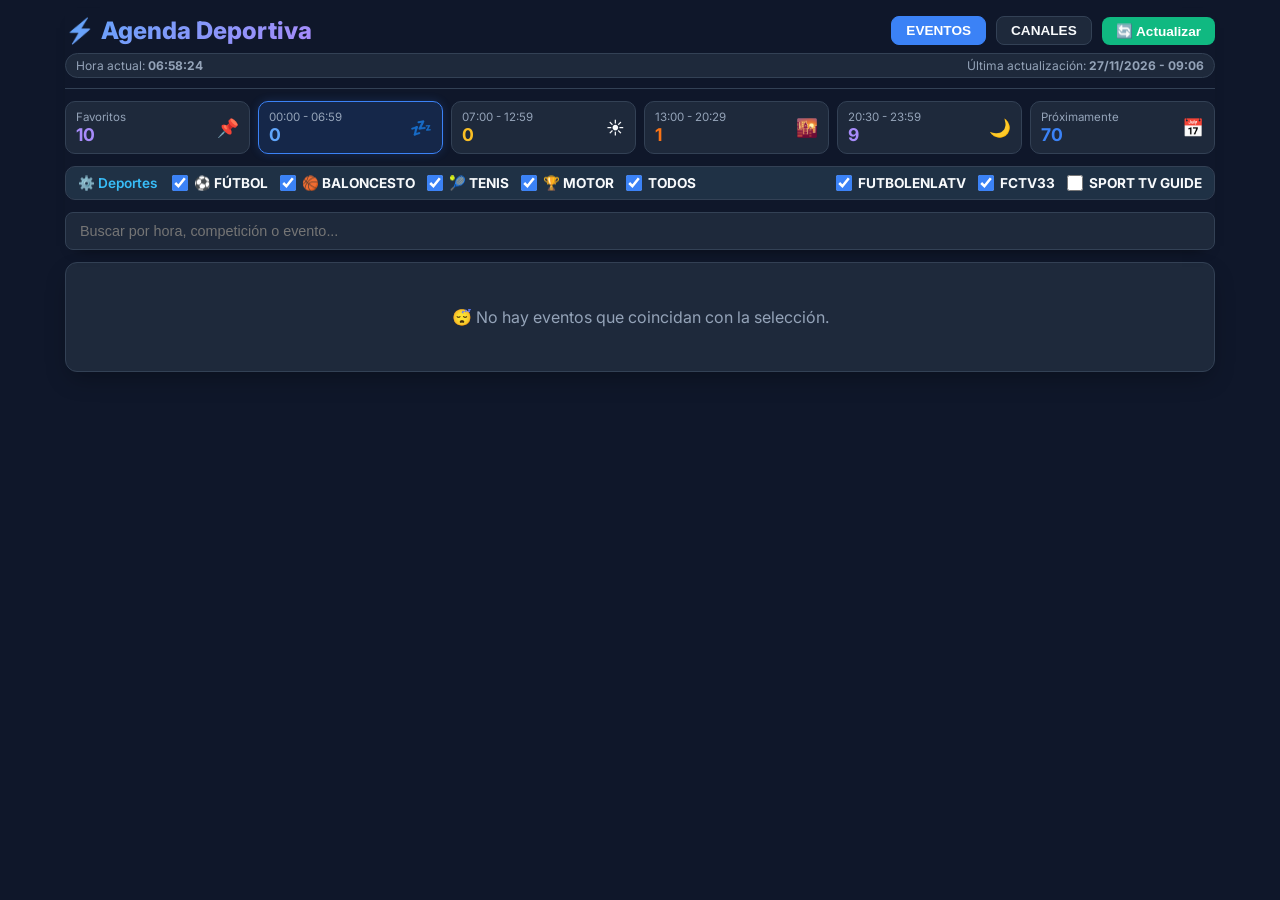
==== index.html @ a783cd16 "Actualización automática de agenda y canales CDN" ====
<!DOCTYPE html>
<html lang="es">
<head>
    <meta charset="UTF-8">
    <meta name="viewport" content="width=device-width, initial-scale=1.0">
    <title>Agenda Deportiva</title>
    <link href="https://fonts.googleapis.com/css2?family=Inter:wght@400;500;600;700;800&display=swap" rel="stylesheet">
    <style>
:root { --bg-color: #0f172a; --card-bg: #1e293b; --border-color: #334155; --text-main: #f8fafc; --text-muted: #94a3b8; --accent-blue: #3b82f6; }
* { box-sizing: border-box; margin: 0; padding: 0; }
body { font-family: 'Inter', sans-serif; background-color: var(--bg-color); color: var(--text-main); padding: 16px 12px; display: flex; justify-content: center; }
.container { width: 100%; max-width: 1150px; }
.sticky-panel { position: sticky; top: 0; z-index: 1000; background: var(--bg-color); padding-top: 8px; margin-top: -8px; box-shadow: 0 8px 14px -12px rgba(0,0,0,.9); }
header { display: flex; justify-content: space-between; align-items: center; margin-bottom: 12px; padding-bottom: 10px; border-bottom: 1px solid var(--border-color); flex-wrap: wrap; gap: 8px; }
h1 { font-size: 1.5rem; font-weight: 800; background: linear-gradient(135deg, #60a5fa, #a78bfa); -webkit-background-clip: text; -webkit-text-fill-color: transparent; display: flex; align-items: center; gap: 6px; }
.icon-link { text-decoration: none; display: inline-flex; align-items: center; cursor: pointer; transition: transform 0.2s; }
.icon-link:hover { transform: scale(1.15); }
.header-controls { display: flex; gap: 10px; align-items: center; flex-wrap: wrap; }
.btn-update { background: #10b981; color: white; border: none; padding: 6px 14px; border-radius: 8px; font-weight: 600; cursor: pointer; font-size: 0.85rem; transition: all 0.2s; }
.nav-tab-btn { background: var(--card-bg); color: var(--text-main); border: 1px solid var(--border-color); padding: 6px 14px; border-radius: 8px; font-weight: 600; cursor: pointer; font-size: 0.85rem; transition: all 0.2s; }
.nav-tab-btn.active { background: var(--accent-blue); color: white; border-color: var(--accent-blue); }
.last-update { font-size: 0.75rem; color: var(--text-muted); background: var(--card-bg); padding: 4px 10px; border-radius: 20px; border: 1px solid var(--border-color); width: 100%; display: flex; justify-content: space-between; align-items: center; }

.stats-grid { display: grid; grid-template-columns: repeat(auto-fit, minmax(100px, 1fr)); gap: 8px; margin-bottom: 12px; }
.stat-card { background: var(--card-bg); padding: 8px 10px; border-radius: 10px; border: 1px solid var(--border-color); display: flex; justify-content: space-between; align-items: center; cursor: pointer; transition: all 0.2s ease; }
.stat-card.active-card { border-color: var(--accent-blue); background: rgba(59, 130, 246, 0.15); box-shadow: 0 0 10px rgba(59, 130, 246, 0.2); }
.stat-card .val { font-size: 1.1rem; font-weight: 700; color: var(--accent-blue); }
.stat-card .lbl { font-size: 0.72rem; color: var(--text-muted); }

.comp-filter-panel { background: var(--card-bg); border: 1px solid var(--border-color); border-radius: 10px; margin-bottom: 12px; font-size: 0.85rem; overflow: hidden; }
.comp-filter-header { padding: 8px 12px; display: flex; justify-content: space-between; align-items: center; font-weight: 600; color: #38bdf8; background: rgba(56, 189, 248, 0.05); user-select: none; flex-wrap: wrap; gap: 8px; }
.comp-checkboxes label { display: flex; align-items: center; gap: 6px; cursor: pointer; color: var(--text-main); font-size: 0.85rem; font-weight: 700; white-space: nowrap; min-width: 0; }
.comp-checkboxes input[type="checkbox"] { accent-color: var(--accent-blue); width: 16px; height: 16px; cursor: pointer; flex: 0 0 16px; margin: 0; }

.table-card { background: var(--card-bg); border-radius: 12px; border: 1px solid var(--border-color); overflow: visible !important; box-shadow: 0 10px 25px -5px rgba(0, 0, 0, 0.3); margin-bottom: 80px; }
.events-stack { display: flex; flex-direction: column; gap: 8px; padding: 14px 16px; }

.stg-event-card { display: flex; flex-direction: column; align-items: stretch; gap: 8px; padding: 10px 12px; background: var(--bg-color); border: 1px solid var(--border-color); border-radius: 8px; scroll-margin-top: calc(var(--sticky-panel-height, 260px) + 14px); }
.stg-event-card.previous-event { background: rgba(56, 189, 248, 0.075); border-color: rgba(56, 189, 248, 0.42); border-left: 3px solid #38bdf8; }
.stg-event-card.previous-event .time-badge { background: #0369a1; box-shadow: 0 0 0 1px rgba(125, 211, 252, 0.35); }
.stg-event-title::before { content: none; }
.stg-event-card.previous-event .stg-event-title::before { content: "EN JUEGO"; display: block; color: #38bdf8; font-size: 0.62rem; font-weight: 800; letter-spacing: 0.65px; margin-bottom: 4px; }
.stg-channels-row { display: flex; gap: 6px; flex-wrap: wrap; justify-content: flex-start; align-items: center; width: 100%; }

.sport-tag { font-weight: 600; white-space: nowrap; color: #38bdf8; font-size: 0.82rem; }
.comp-meta { color: var(--text-muted); font-size: 0.8rem; }
.favorite-pin { display: inline-block; margin-right: 4px; color: #c4b5fd; font-size: 0.88rem; line-height: 1; vertical-align: 1px; }
body.favorites-view .favorite-pin { display: none; }
.date-badge { display: inline-block; background: #334155; color: #f8fafc; font-weight: 600; padding: 4px 8px; border-radius: 6px; font-size: 0.75rem; white-space: nowrap; }
.date-badge.today { background: rgba(59, 130, 246, 0.2); color: #60a5fa; border-color: rgba(59, 130, 246, 0.5); }
.time-badge { background: #0284c7; color: white; font-weight: 700; padding: 4px 8px; border-radius: 6px; font-size: 0.85rem; white-space: nowrap; display: inline-block; }
.tv-badge { display: inline-block; background: rgba(56, 189, 248, 0.15); color: #38bdf8; border: 1px solid rgba(56, 189, 248, 0.3); padding: 4px 8px; border-radius: 6px; font-size: 0.72rem; font-weight: 600; white-space: nowrap; text-decoration: none; transition: all 0.2s ease; }
.tv-badge.channel-chip-link { cursor: pointer; }
.tv-badge.channel-chip-link:hover { background: rgba(56, 189, 248, 0.3); color: #fff; }
.empty-state { text-align: center; padding: 30px; color: var(--text-muted); font-size: 1rem; }

.channels-grid { display: grid; grid-template-columns: repeat(auto-fill, minmax(220px, 1fr)); gap: 10px; padding: 16px; }
.channel-card { background: var(--card-bg); border: 1px solid var(--border-color); border-radius: 10px; padding: 12px; display: flex; align-items: center; justify-content: space-between; gap: 10px; transition: all 0.2s; }
.channel-card:hover { border-color: var(--accent-blue); background: rgba(59, 130, 246, 0.05); }
.channel-info { display: flex; align-items: center; gap: 10px; overflow: hidden; }
.channel-logo { width: 32px; height: 32px; object-fit: contain; border-radius: 4px; background: #111827; flex-shrink: 0; }
.channel-name { font-size: 0.85rem; font-weight: 600; color: var(--text-main); line-height: 1.2; display: -webkit-box; -webkit-line-clamp: 2; -webkit-box-orient: vertical; overflow: hidden; text-overflow: ellipsis; }
.channel-actions { display: flex; align-items: center; gap: 6px; }
.channel-fav-btn { background: none; border: none; font-size: 1.1rem; cursor: pointer; padding: 2px; transition: transform 0.2s; color: #64748b; }
.channel-fav-btn:hover { transform: scale(1.2); }
.channel-fav-btn.is-fav { color: #f59e0b; }
.channel-action { background: rgba(56, 189, 248, 0.15); color: #38bdf8; border: 1px solid rgba(56, 189, 248, 0.3); padding: 4px 8px; border-radius: 6px; font-size: 0.72rem; font-weight: 600; cursor: pointer; white-space: nowrap; text-decoration: none; }
.channel-action:hover { background: rgba(56, 189, 248, 0.3); color: #fff; }
.channel-action.disabled-ch { opacity: 0.55; cursor: default; color: var(--text-muted); border-color: var(--border-color); background: rgba(148, 163, 184, 0.08); }

.letter-btn { background: var(--card-bg); color: var(--text-main); border: 1px solid var(--border-color); padding: 4px 8px; border-radius: 6px; font-size: 0.75rem; font-weight: 600; cursor: pointer; transition: all 0.2s; min-width: 28px; text-align: center; }
.letter-btn.active { background: var(--accent-blue); color: white; border-color: var(--accent-blue); }
.letter-btn:hover { background: rgba(59, 130, 246, 0.3); }

#player-dialog { background: var(--card-bg); color: var(--text-main); border: 1px solid var(--border-color); border-radius: 12px; padding: 0; width: 90%; max-width: 900px; box-shadow: 0 25px 50px -12px rgba(0, 0, 0, 0.7); margin: auto; }
#player-dialog::backdrop { background: rgba(0, 0, 0, 0.8); }
.player-head { display: flex; justify-content: space-between; align-items: center; padding: 12px 16px; border-bottom: 1px solid var(--border-color); background: #111827; }
.player-body { position: relative; width: 100%; aspect-ratio: 16/9; background: #000; }

@media (max-width: 768px) {
    body { padding: 8px 4px; }
    .container { max-width: 100%; }
    header { flex-direction: column; align-items: stretch; gap: 8px; }
    .header-controls { justify-content: center; }
    .stats-grid { grid-template-columns: repeat(3, 1fr); gap: 6px; }
    .stat-card { padding: 6px 8px; }
    .stat-card .val { font-size: 0.95rem; }
    .stat-card .lbl { font-size: 0.68rem; }

    .comp-filter-header { flex-direction: column; align-items: stretch; gap: 8px; }
    .comp-filter-header > div { width: 100%; justify-content: space-between; }
    .comp-checkboxes { width: 100%; display: grid !important; grid-template-columns: repeat(2, 1fr); gap: 8px !important; }

    .table-card { margin-bottom: 60px; }
    .events-stack { padding: 10px 8px; }
    .channels-grid {
        grid-template-columns: 1fr !important;
        padding: 8px;
        gap: 6px;
    }
}
    </style>
</head>
<body>
<div class="container">
    <div class="sticky-panel" id="stickyPanel">
    <header>
        <div><h1><a href="https://daddylive.pk/" target="_blank" class="icon-link" title="Abrir DaddyLive HD">⚡</a> Agenda Deportiva</h1></div>
        <div class="header-controls">
            <button class="nav-tab-btn active" id="btn-view-futbolenlatv" onclick="switchView('futbolenlatv')">EVENTOS</button>
            <button class="nav-tab-btn" id="btn-view-channels" onclick="switchView('channels')">CANALES</button>
            <button class="btn-update" onclick="location.reload()">🔄 Actualizar</button>
        </div>
        <div class="last-update">
            <span>Hora actual: <strong id="liveClock">--:--:--</strong></span>
            <span>Última actualización: <strong>27/11/2026 - 09:06</strong></span>
        </div>
    </header>

    <div id="futbolenlatv-controls">
        <div class="stats-grid">
            <div class="stat-card active-card" id="card-favoritos" onclick="setFilter('favoritos')">
                <div><div class="lbl">Favoritos</div><div class="val" style="color:#a78bfa">0</div></div><div style="font-size:1.1rem">📌</div>
            </div>
            <div class="stat-card" id="card-madrugada" onclick="setFilter('madrugada')">
                <div><div class="lbl">00:00 - 06:59</div><div class="val" style="color:#60a5fa">0</div></div><div style="font-size:1.1rem">💤</div>
            </div>
            <div class="stat-card" id="card-manana" onclick="setFilter('manana')">
                <div><div class="lbl">07:00 - 12:59</div><div class="val" style="color:#fbbf24">0</div></div><div style="font-size:1.1rem">☀️</div>
            </div>
            <div class="stat-card" id="card-tarde" onclick="setFilter('tarde')">
                <div><div class="lbl">13:00 - 20:29</div><div class="val" style="color:#f97316">0</div></div><div style="font-size:1.1rem">🌇</div>
            </div>
            <div class="stat-card" id="card-noche" onclick="setFilter('noche')">
                <div><div class="lbl">20:30 - 23:59</div><div class="val" style="color:#a78bfa">0</div></div><div style="font-size:1.1rem">🌙</div>
            </div>
            <div class="stat-card" id="card-proximamente" onclick="setFilter('proximamente')">
                <div><div class="lbl">Próximamente</div><div class="val">0</div></div><div style="font-size:1.1rem">📅</div>
            </div>
        </div>

        <div class="comp-filter-panel">
            <div class="comp-filter-header">
                <div style="display: flex; gap: 15px; align-items: center; flex-wrap: wrap;">
                    <span>⚙️ Deportes</span>
                    <div class="comp-checkboxes" style="display: flex; gap: 12px; align-items: center; flex-wrap: wrap;">
                        <label><input type="checkbox" class="comp-chk" id="chk-futbol" value="futbol" checked onchange="handleSportChange('futbol')"> ⚽ FÚTBOL</label>
                        <label><input type="checkbox" class="comp-chk" id="chk-baloncesto" value="baloncesto" checked onchange="handleSportChange('baloncesto')"> 🏀 BALONCESTO</label>
                        <label><input type="checkbox" class="comp-chk" id="chk-tenis" value="tenis" checked onchange="handleSportChange('tenis')"> 🎾 TENIS</label>
                        <label><input type="checkbox" class="comp-chk" id="chk-motor" value="motor" checked onchange="handleSportChange('motor')"> 🏆 MOTOR</label>
                        <label><input type="checkbox" class="comp-chk" id="chk-todos" value="todos" checked onchange="handleSportChange('todos')"> TODOS</label>
                    </div>
                </div>
                <div style="display: flex; gap: 15px; align-items: center; flex-wrap: wrap;">
                    <div class="comp-checkboxes" style="display: flex; gap: 12px; align-items: center; flex-wrap: wrap;">
                        <label><input type="checkbox" class="source-chk" id="chk-futbolenlatv" value="futbolenlatv" checked onchange="handleSourceChange('futbolenlatv')"> FUTBOLENLATV</label>
                        <label><input type="checkbox" class="source-chk" id="chk-fctv33" value="fctv33" checked onchange="handleSourceChange('fctv33')"> FCTV33</label>
                        <label><input type="checkbox" class="source-chk" id="chk-cdnlive" value="cdnlive" onchange="handleSourceChange('cdnlive')"> SPORT TV GUIDE</label>
                    </div>
                </div>
            </div>
        </div>

        <div class="search-wrapper" style="position: relative; margin-bottom: 12px;">
            <input type="text" id="agendaSearch" placeholder="Buscar por hora, competición o evento..." oninput="toggleClearBtn('agendaSearch', 'clearAgendaSearch'); applyFilters()" style="width: 100%; padding: 10px 36px 10px 14px; background: var(--card-bg); border: 1px solid var(--border-color); border-radius: 8px; color: var(--text-main); font-size: 0.9rem;">
            <button type="button" id="clearAgendaSearch" onclick="clearSearchInput('agendaSearch', 'clearAgendaSearch', applyFilters)" title="Borrar búsqueda" style="display: none; position: absolute; right: 10px; top: 50%; transform: translateY(-50%); background: none; border: none; color: var(--text-muted); font-size: 1rem; font-weight: 700; cursor: pointer; padding: 2px 6px; line-height: 1;">✕</button>
        </div>
    </div>

    <div id="channels-controls" style="display: none; margin-bottom: 10px;">
        <div class="search-wrapper" style="position: relative; margin-bottom: 8px;">
            <input type="text" id="channelSearch" placeholder="Buscar canal..." oninput="toggleClearBtn('channelSearch', 'clearChannelSearch'); filterChannels()" style="width: 100%; padding: 10px 36px 10px 14px; background: var(--card-bg); border: 1px solid var(--border-color); border-radius: 8px; color: var(--text-main); font-size: 0.9rem;">
            <button type="button" id="clearChannelSearch" onclick="clearSearchInput('channelSearch', 'clearChannelSearch', filterChannels)" title="Borrar búsqueda" style="display: none; position: absolute; right: 10px; top: 50%; transform: translateY(-50%); background: none; border: none; color: var(--text-muted); font-size: 1rem; font-weight: 700; cursor: pointer; padding: 2px 6px; line-height: 1;">✕</button>
        </div>
        <div style="display: flex; flex-wrap: wrap; gap: 4px; justify-content: center;">
            <button class="letter-btn active" data-mode="FAVORITOS" onclick="filterChannelsByLetter('FAVORITOS')">⭐ Favoritos</button>
            <button class="letter-btn" data-mode="Todos" onclick="filterChannelsByLetter('Todos')">Todos</button>
            <button class="letter-btn" data-mode="#" onclick="filterChannelsByLetter('#')">#</button>
            <button class="letter-btn" data-mode="A" onclick="filterChannelsByLetter('A')">A</button>
            <button class="letter-btn" data-mode="B" onclick="filterChannelsByLetter('B')">B</button>
            <button class="letter-btn" data-mode="C" onclick="filterChannelsByLetter('C')">C</button>
            <button class="letter-btn" data-mode="D" onclick="filterChannelsByLetter('D')">D</button>
            <button class="letter-btn" data-mode="E" onclick="filterChannelsByLetter('E')">E</button>
            <button class="letter-btn" data-mode="F" onclick="filterChannelsByLetter('F')">F</button>
            <button class="letter-btn" data-mode="G" onclick="filterChannelsByLetter('G')">G</button>
            <button class="letter-btn" data-mode="H" onclick="filterChannelsByLetter('H')">H</button>
            <button class="letter-btn" data-mode="I" onclick="filterChannelsByLetter('I')">I</button>
            <button class="letter-btn" data-mode="J" onclick="filterChannelsByLetter('J')">J</button>
            <button class="letter-btn" data-mode="K" onclick="filterChannelsByLetter('K')">K</button>
            <button class="letter-btn" data-mode="L" onclick="filterChannelsByLetter('L')">L</button>
            <button class="letter-btn" data-mode="M" onclick="filterChannelsByLetter('M')">M</button>
            <button class="letter-btn" data-mode="N" onclick="filterChannelsByLetter('N')">N</button>
            <button class="letter-btn" data-mode="O" onclick="filterChannelsByLetter('O')">O</button>
            <button class="letter-btn" data-mode="P" onclick="filterChannelsByLetter('P')">P</button>
            <button class="letter-btn" data-mode="Q" onclick="filterChannelsByLetter('Q')">Q</button>
            <button class="letter-btn" data-mode="R" onclick="filterChannelsByLetter('R')">R</button>
            <button class="letter-btn" data-mode="S" onclick="filterChannelsByLetter('S')">S</button>
            <button class="letter-btn" data-mode="T" onclick="filterChannelsByLetter('T')">T</button>
            <button class="letter-btn" data-mode="U" onclick="filterChannelsByLetter('U')">U</button>
            <button class="letter-btn" data-mode="V" onclick="filterChannelsByLetter('V')">V</button>
            <button class="letter-btn" data-mode="W" onclick="filterChannelsByLetter('W')">W</button>
            <button class="letter-btn" data-mode="X" onclick="filterChannelsByLetter('X')">X</button>
            <button class="letter-btn" data-mode="Y" onclick="filterChannelsByLetter('Y')">Y</button>
            <button class="letter-btn" data-mode="Z" onclick="filterChannelsByLetter('Z')">Z</button>
        </div>
    </div>
    </div>

    <div class="table-card" id="futbolenlatv-view-container">
        <div class="events-stack" id="futbolenlatvTable">
            <div class="stg-event-card" data-date="2026-11-27" data-ts="1795791480000" data-time="15:58" data-slot="tarde" data-sport="tenis" data-source="cdnlive" data-comp-key="tenis" data-filtered="false" data-configured="true" data-search="2026 11 27 15 58 tenis atp tour tenis final 8 taca davis sport tv 6 [] bein sports 3 nova sport tennis channel bein sports 1 bein sports 1"><div style="display: flex; align-items: center; gap: 8px; flex-wrap: wrap;"><span class="date-badge today">Hoy</span><span class="time-badge">15:58</span><span class="sport-tag">🎾 TENIS</span><span class="comp-meta">(ATP TOUR)</span><strong class="stg-event-title" style="color: #fff; font-size: 0.9rem;">TÉNIS: FINAL 8 - TAÇA DAVIS</strong></div><div class="stg-channels-row"><a href="#reproductor" class="channel-action stg-cdn-channel" data-ch-name="Sport TV 6 []" data-ch-country="">▶ Sport TV 6 []</a><a href="#reproductor" class="channel-action stg-cdn-channel" data-ch-name="beIN Sports 3" data-ch-country="FR">▶ beIN Sports 3</a><a href="#reproductor" class="channel-action stg-cdn-channel" data-ch-name="Nova Sport" data-ch-country="">▶ Nova Sport</a><a href="#reproductor" class="channel-action stg-cdn-channel" data-ch-name="Tennis Channel" data-ch-country="">▶ Tennis Channel</a><a href="#reproductor" class="channel-action stg-cdn-channel" data-ch-name="beIN SPORTS 1" data-ch-country="">▶ beIN SPORTS 1</a><a href="#reproductor" class="channel-action stg-cdn-channel" data-ch-name="beIN SPORTS 1" data-ch-country="FR">▶ beIN SPORTS 1</a></div></div><div class="stg-event-card" data-date="2026-11-27" data-ts="1795798740000" data-time="17:59" data-slot="tarde" data-sport="tenis" data-source="cdnlive" data-comp-key="tenis" data-filtered="false" data-configured="true" data-search="2026 11 27 17 59 tenis atp tour tenis final 8 taca davis sport tv 6 []"><div style="display: flex; align-items: center; gap: 8px; flex-wrap: wrap;"><span class="date-badge today">Hoy</span><span class="time-badge">17:59</span><span class="sport-tag">🎾 TENIS</span><span class="comp-meta">(ATP TOUR)</span><strong class="stg-event-title" style="color: #fff; font-size: 0.9rem;">TÉNIS: FINAL 8 - TAÇA DAVIS</strong></div><div class="stg-channels-row"><a href="#reproductor" class="channel-action stg-cdn-channel" data-ch-name="Sport TV 6 []" data-ch-country="">▶ Sport TV 6 []</a></div></div><div class="stg-event-card" data-date="2026-11-27" data-ts="1795805940000" data-time="19:59" data-slot="tarde" data-sport="tenis" data-source="cdnlive" data-comp-key="tenis" data-filtered="false" data-configured="true" data-search="2026 11 27 19 59 tenis atp tour tenis final 8 taca davis sport tv 6 []"><div style="display: flex; align-items: center; gap: 8px; flex-wrap: wrap;"><span class="date-badge today">Hoy</span><span class="time-badge">19:59</span><span class="sport-tag">🎾 TENIS</span><span class="comp-meta">(ATP TOUR)</span><strong class="stg-event-title" style="color: #fff; font-size: 0.9rem;">TÉNIS: FINAL 8 - TAÇA DAVIS</strong></div><div class="stg-channels-row"><a href="#reproductor" class="channel-action stg-cdn-channel" data-ch-name="Sport TV 6 []" data-ch-country="">▶ Sport TV 6 []</a></div></div><div class="stg-event-card" data-date="2026-11-27" data-ts="1795806000000" data-time="20:00" data-slot="tarde" data-sport="futbol" data-source="fctv33" data-comp-key="eredivisie" data-filtered="false" data-configured="true" data-search="2026 11 27 20 00 futbol eredivisie groningen willem ii"><div style="display: flex; align-items: center; gap: 8px; flex-wrap: wrap;"><span class="date-badge today">Hoy</span><span class="time-badge">20:00</span><span class="sport-tag">⚽ FÚTBOL</span><span class="comp-meta">(EREDIVISIE)</span><strong class="stg-event-title" style="color: #fff; font-size: 0.9rem;">GRONINGEN - WILLEM II</strong></div><div class="stg-channels-row"><a href="https://www.fctv33go.beauty/football/netherlands-eredivisie-match-4416554/groningen-vs-willem-ii-11-2026.html?icg=RVM&amp;ilang=es" target="_blank" class="channel-action" title="Ver en FCTV33">▶ FCTV33</a></div></div><div class="stg-event-card" data-date="2026-11-27" data-ts="1795807800000" data-time="20:30" data-slot="noche" data-sport="futbol" data-source="futbolenlatv" data-comp-key="bundesliga" data-filtered="false" data-configured="true" data-search="2026 11 27 20 30 futbol bundesliga werder bremen borussia m&#x27;gladbach dazn"><div style="display: flex; align-items: center; gap: 8px; flex-wrap: wrap;"><span class="date-badge today">Hoy</span><span class="time-badge">20:30</span><span class="sport-tag">⚽ FÚTBOL</span><span class="comp-meta">(BUNDESLIGA)</span><strong class="stg-event-title" style="color: #fff; font-size: 0.9rem;">WERDER BREMEN - BORUSSIA M&#x27;GLADBACH</strong></div><div class="stg-channels-row"><span class="tv-badge" title="Canal DAZN">DAZN</span></div></div><div class="stg-event-card" data-date="2026-11-27" data-ts="1795807800000" data-time="20:30" data-slot="noche" data-sport="futbol" data-source="fctv33" data-comp-key="bundesliga" data-filtered="false" data-configured="true" data-search="2026 11 27 20 30 futbol bundesliga sv werder bremen borussia monchengladbach"><div style="display: flex; align-items: center; gap: 8px; flex-wrap: wrap;"><span class="date-badge today">Hoy</span><span class="time-badge">20:30</span><span class="sport-tag">⚽ FÚTBOL</span><span class="comp-meta">(BUNDESLIGA)</span><strong class="stg-event-title" style="color: #fff; font-size: 0.9rem;">SV WERDER BREMEN - BORUSSIA MONCHENGLADBACH</strong></div><div class="stg-channels-row"><a href="https://www.fctv33go.beauty/football/bundesliga-match-4423216/sv-werder-bremen-vs-borussia-monchengladbach-11-2026.html?icg=RVM&amp;ilang=es" target="_blank" class="channel-action" title="Ver en FCTV33">▶ FCTV33</a></div></div><div class="stg-event-card" data-date="2026-11-27" data-ts="1795807800000" data-time="20:30" data-slot="noche" data-sport="futbol" data-source="cdnlive" data-comp-key="bundesliga" data-filtered="false" data-configured="true" data-search="2026 11 27 20 30 futbol bundesliga werder bremen borussia monchengladbach diema sport 3 sky bundesliga 1 sky sport top event dazn eleven 3"><div style="display: flex; align-items: center; gap: 8px; flex-wrap: wrap;"><span class="date-badge today">Hoy</span><span class="time-badge">20:30</span><span class="sport-tag">⚽ FÚTBOL</span><span class="comp-meta">(BUNDESLIGA)</span><strong class="stg-event-title" style="color: #fff; font-size: 0.9rem;">WERDER BREMEN - BORUSSIA MONCHENGLADBACH</strong></div><div class="stg-channels-row"><a href="#reproductor" class="channel-action stg-cdn-channel" data-ch-name="Diema Sport 3" data-ch-country="">▶ Diema Sport 3</a><a href="#reproductor" class="channel-action stg-cdn-channel" data-ch-name="Sky Bundesliga 1" data-ch-country="">▶ Sky Bundesliga 1</a><a href="#reproductor" class="channel-action stg-cdn-channel" data-ch-name="Sky Sport Top Event" data-ch-country="">▶ Sky Sport Top Event</a><a href="#reproductor" class="channel-action stg-cdn-channel" data-ch-name="DAZN Eleven 3" data-ch-country="">▶ DAZN Eleven 3</a></div></div><div class="stg-event-card" data-date="2026-11-27" data-ts="1795808220000" data-time="20:37" data-slot="noche" data-sport="futbol" data-source="cdnlive" data-comp-key="ligue1" data-filtered="false" data-configured="true" data-search="2026 11 27 20 37 futbol ligue 1 brest paris fc eleven sports 3 bein sports usa dazn 1 deutschland sport tv 3 sport tv 3 dazn 1 deutschland"><div style="display: flex; align-items: center; gap: 8px; flex-wrap: wrap;"><span class="date-badge today">Hoy</span><span class="time-badge">20:37</span><span class="sport-tag">⚽ FÚTBOL</span><span class="comp-meta">(LIGUE 1)</span><strong class="stg-event-title" style="color: #fff; font-size: 0.9rem;">BREST - PARIS FC</strong></div><div class="stg-channels-row"><a href="#reproductor" class="channel-action stg-cdn-channel" data-ch-name="Eleven Sports 3" data-ch-country="">▶ Eleven Sports 3</a><a href="#reproductor" class="channel-action stg-cdn-channel" data-ch-name="beIN SPORTS USA" data-ch-country="US">▶ beIN SPORTS USA</a><a href="#reproductor" class="channel-action stg-cdn-channel" data-ch-name="DAZN 1 Deutschland" data-ch-country="">▶ DAZN 1 Deutschland</a><a href="#reproductor" class="channel-action stg-cdn-channel" data-ch-name="Sport TV 3" data-ch-country="PT">▶ Sport TV 3</a><a href="#reproductor" class="channel-action stg-cdn-channel" data-ch-name="Sport TV 3" data-ch-country="">▶ Sport TV 3</a><a href="#reproductor" class="channel-action stg-cdn-channel" data-ch-name="DAZN 1 Deutschland" data-ch-country="US">▶ DAZN 1 Deutschland</a></div></div><div class="stg-event-card" data-date="2026-11-27" data-ts="1795808220000" data-time="20:37" data-slot="noche" data-sport="futbol" data-source="cdnlive" data-comp-key="seriea" data-filtered="false" data-configured="true" data-search="2026 11 27 20 37 futbol serie a venezia bologna tv2 sport x cytavision sports 4 max sport 3 sport tv 2 sport tv 2"><div style="display: flex; align-items: center; gap: 8px; flex-wrap: wrap;"><span class="date-badge today">Hoy</span><span class="time-badge">20:37</span><span class="sport-tag">⚽ FÚTBOL</span><span class="comp-meta">(SERIE A)</span><strong class="stg-event-title" style="color: #fff; font-size: 0.9rem;">VENEZIA - BOLOGNA</strong></div><div class="stg-channels-row"><a href="#reproductor" class="channel-action stg-cdn-channel" data-ch-name="TV2 Sport X" data-ch-country="">▶ TV2 Sport X</a><a href="#reproductor" class="channel-action stg-cdn-channel" data-ch-name="Cytavision Sports 4" data-ch-country="">▶ Cytavision Sports 4</a><a href="#reproductor" class="channel-action stg-cdn-channel" data-ch-name="MAX Sport 3" data-ch-country="">▶ MAX Sport 3</a><a href="#reproductor" class="channel-action stg-cdn-channel" data-ch-name="Sport TV 2" data-ch-country="PT">▶ Sport TV 2</a><a href="#reproductor" class="channel-action stg-cdn-channel" data-ch-name="Sport TV 2" data-ch-country="">▶ Sport TV 2</a></div></div><div class="stg-event-card" data-date="2026-11-27" data-ts="1795808700000" data-time="20:45" data-slot="noche" data-sport="futbol" data-source="fctv33" data-comp-key="ligue1" data-filtered="false" data-configured="true" data-search="2026 11 27 20 45 futbol ligue 1 stade brestois 29 paris fc"><div style="display: flex; align-items: center; gap: 8px; flex-wrap: wrap;"><span class="date-badge today">Hoy</span><span class="time-badge">20:45</span><span class="sport-tag">⚽ FÚTBOL</span><span class="comp-meta">(LIGUE 1)</span><strong class="stg-event-title" style="color: #fff; font-size: 0.9rem;">STADE BRESTOIS 29 - PARIS FC</strong></div><div class="stg-channels-row"><a href="https://www.fctv33go.beauty/football/french-ligue-1-match-4430872/stade-brestois-29-vs-paris-fc-11-2026.html?icg=RVM&amp;ilang=es" target="_blank" class="channel-action" title="Ver en FCTV33">▶ FCTV33</a></div></div><div class="stg-event-card" data-date="2026-11-27" data-ts="1795808700000" data-time="20:45" data-slot="noche" data-sport="futbol" data-source="futbolenlatv" data-comp-key="ligue1" data-filtered="false" data-configured="true" data-search="2026 11 27 20 45 futbol ligue 1 stade brestois paris fc dazn"><div style="display: flex; align-items: center; gap: 8px; flex-wrap: wrap;"><span class="date-badge today">Hoy</span><span class="time-badge">20:45</span><span class="sport-tag">⚽ FÚTBOL</span><span class="comp-meta">(LIGUE 1)</span><strong class="stg-event-title" style="color: #fff; font-size: 0.9rem;">STADE BRESTOIS - PARIS FC</strong></div><div class="stg-channels-row"><span class="tv-badge" title="Canal DAZN">DAZN</span></div></div><div class="stg-event-card" data-date="2026-11-27" data-ts="1795808700000" data-time="20:45" data-slot="noche" data-sport="futbol" data-source="fctv33" data-comp-key="seriea" data-filtered="false" data-configured="true" data-search="2026 11 27 20 45 futbol serie a venezia bologna"><div style="display: flex; align-items: center; gap: 8px; flex-wrap: wrap;"><span class="date-badge today">Hoy</span><span class="time-badge">20:45</span><span class="sport-tag">⚽ FÚTBOL</span><span class="comp-meta">(SERIE A)</span><strong class="stg-event-title" style="color: #fff; font-size: 0.9rem;">VENEZIA - BOLOGNA</strong></div><div class="stg-channels-row"><a href="https://www.fctv33go.beauty/football/italian-serie-a-match-4441513/venezia-vs-bologna-11-2026.html?icg=RVM&amp;ilang=es" target="_blank" class="channel-action" title="Ver en FCTV33">▶ FCTV33</a></div></div><div class="stg-event-card" data-date="2026-11-27" data-ts="1795808700000" data-time="20:45" data-slot="noche" data-sport="futbol" data-source="futbolenlatv" data-comp-key="seriea" data-filtered="false" data-configured="true" data-search="2026 11 27 20 45 futbol serie a venezia fc bologna dazn"><div style="display: flex; align-items: center; gap: 8px; flex-wrap: wrap;"><span class="date-badge today">Hoy</span><span class="time-badge">20:45</span><span class="sport-tag">⚽ FÚTBOL</span><span class="comp-meta">(SERIE A)</span><strong class="stg-event-title" style="color: #fff; font-size: 0.9rem;">VENEZIA FC - BOLOGNA</strong></div><div class="stg-channels-row"><span class="tv-badge" title="Canal DAZN">DAZN</span></div></div><div class="stg-event-card" data-date="2026-11-27" data-ts="1795809000000" data-time="20:50" data-slot="noche" data-sport="futbol" data-source="cdnlive" data-comp-key="premier" data-filtered="false" data-configured="true" data-search="2026 11 27 20 50 futbol premier league nottingham chelsea sky sport premier league sky sports premier league sky sports main event dazn eleven 1"><div style="display: flex; align-items: center; gap: 8px; flex-wrap: wrap;"><span class="date-badge today">Hoy</span><span class="time-badge">20:50</span><span class="sport-tag">⚽ FÚTBOL</span><span class="comp-meta">(PREMIER LEAGUE)</span><strong class="stg-event-title" style="color: #fff; font-size: 0.9rem;">NOTTINGHAM - CHELSEA</strong></div><div class="stg-channels-row"><a href="#reproductor" class="channel-action stg-cdn-channel" data-ch-name="Sky Sport Premier League" data-ch-country="">▶ Sky Sport Premier League</a><a href="#reproductor" class="channel-action stg-cdn-channel" data-ch-name="Sky Sports Premier League" data-ch-country="">▶ Sky Sports Premier League</a><a href="#reproductor" class="channel-action stg-cdn-channel" data-ch-name="Sky Sports Main Event" data-ch-country="">▶ Sky Sports Main Event</a><a href="#reproductor" class="channel-action stg-cdn-channel" data-ch-name="DAZN Eleven 1" data-ch-country="">▶ DAZN Eleven 1</a></div></div><div class="stg-event-card" data-date="2026-11-27" data-ts="1795809600000" data-time="21:00" data-slot="noche" data-sport="futbol" data-source="futbolenlatv" data-comp-key="laliga" data-filtered="false" data-configured="true" data-search="2026 11 27 21 00 futbol laliga ea sports levante racing santander m+ laliga"><div style="display: flex; align-items: center; gap: 8px; flex-wrap: wrap;"><span class="date-badge today">Hoy</span><span class="time-badge">21:00</span><span class="sport-tag">⚽ FÚTBOL</span><span class="comp-meta">(LALIGA EA SPORTS)</span><strong class="stg-event-title" style="color: #fff; font-size: 0.9rem;">LEVANTE - RACING SANTANDER</strong></div><div class="stg-channels-row"><span class="tv-badge" title="Canal M+ LALIGA">M+ LALIGA</span></div></div><div class="stg-event-card" data-date="2026-11-27" data-ts="1795809600000" data-time="21:00" data-slot="noche" data-sport="futbol" data-source="cdnlive" data-comp-key="laliga" data-filtered="false" data-configured="true" data-search="2026 11 27 21 00 futbol laliga ea sports levante racing santander espn deportes viaplay sports 1 dazn eleven 2 m. laliga"><div style="display: flex; align-items: center; gap: 8px; flex-wrap: wrap;"><span class="date-badge today">Hoy</span><span class="time-badge">21:00</span><span class="sport-tag">⚽ FÚTBOL</span><span class="comp-meta">(LALIGA EA SPORTS)</span><strong class="stg-event-title" style="color: #fff; font-size: 0.9rem;">LEVANTE - RACING SANTANDER</strong></div><div class="stg-channels-row"><a href="#reproductor" class="channel-action stg-cdn-channel" data-ch-name="ESPN Deportes" data-ch-country="">▶ ESPN Deportes</a><a href="#reproductor" class="channel-action stg-cdn-channel" data-ch-name="Viaplay Sports 1" data-ch-country="">▶ Viaplay Sports 1</a><a href="#reproductor" class="channel-action stg-cdn-channel" data-ch-name="DAZN Eleven 2" data-ch-country="">▶ DAZN Eleven 2</a><a href="#reproductor" class="channel-action stg-cdn-channel" data-ch-name="M. LaLiga" data-ch-country="">▶ M. LaLiga</a></div></div><div class="stg-event-card" data-date="2026-11-27" data-ts="1795809600000" data-time="21:00" data-slot="noche" data-sport="futbol" data-source="fctv33" data-comp-key="premier" data-filtered="false" data-configured="true" data-search="2026 11 27 21 00 futbol premier league nottingham forest chelsea"><div style="display: flex; align-items: center; gap: 8px; flex-wrap: wrap;"><span class="date-badge today">Hoy</span><span class="time-badge">21:00</span><span class="sport-tag">⚽ FÚTBOL</span><span class="comp-meta">(PREMIER LEAGUE)</span><strong class="stg-event-title" style="color: #fff; font-size: 0.9rem;">NOTTINGHAM FOREST - CHELSEA</strong></div><div class="stg-channels-row"><a href="https://www.fctv33go.beauty/football/english-premier-league-match-4420367/nottingham-forest-vs-chelsea-11-2026.html?icg=RVM&amp;ilang=es" target="_blank" class="channel-action" title="Ver en FCTV33">▶ FCTV33</a></div></div><div class="stg-event-card" data-date="2026-11-27" data-ts="1795809600000" data-time="21:00" data-slot="noche" data-sport="futbol" data-source="futbolenlatv" data-comp-key="premier" data-filtered="false" data-configured="true" data-search="2026 11 27 21 00 futbol premier league nottingham forest chelsea dazn dazn 1"><div style="display: flex; align-items: center; gap: 8px; flex-wrap: wrap;"><span class="date-badge today">Hoy</span><span class="time-badge">21:00</span><span class="sport-tag">⚽ FÚTBOL</span><span class="comp-meta">(PREMIER LEAGUE)</span><strong class="stg-event-title" style="color: #fff; font-size: 0.9rem;">NOTTINGHAM FOREST - CHELSEA</strong></div><div class="stg-channels-row"><span class="tv-badge" title="Canal DAZN">DAZN</span><span class="tv-badge" title="Canal DAZN 1">DAZN 1</span></div></div><div class="stg-event-card" data-date="2026-11-28" data-ts="1795824000000" data-time="01:00" data-slot="madrugada" data-sport="baloncesto" data-source="fctv33" data-comp-key="nba" data-filtered="false" data-configured="true" data-search="2026 11 28 01 00 baloncesto nba new york knicks miami heat"><div style="display: flex; align-items: center; gap: 8px; flex-wrap: wrap;"><span class="date-badge">28/11</span><span class="time-badge">01:00</span><span class="sport-tag">🏀 BALONCESTO</span><span class="comp-meta">(NBA)</span><strong class="stg-event-title" style="color: #fff; font-size: 0.9rem;">NEW YORK KNICKS - MIAMI HEAT</strong></div><div class="stg-channels-row"><a href="https://www.fctv33go.beauty/basketball/national-basketball-association-match-2282800/new-york-knicks-vs-miami-heat-11-2026.html?icg=RVM&amp;ilang=es" target="_blank" class="channel-action" title="Ver en FCTV33">▶ FCTV33</a></div></div><div class="stg-event-card" data-date="2026-11-28" data-ts="1795824000000" data-time="01:00" data-slot="madrugada" data-sport="baloncesto" data-source="futbolenlatv" data-comp-key="nba" data-filtered="false" data-configured="true" data-search="2026 11 28 01 00 baloncesto nba new york knicks miami heat amazon prime video"><div style="display: flex; align-items: center; gap: 8px; flex-wrap: wrap;"><span class="date-badge">28/11</span><span class="time-badge">01:00</span><span class="sport-tag">🏀 BALONCESTO</span><span class="comp-meta">(NBA)</span><strong class="stg-event-title" style="color: #fff; font-size: 0.9rem;">NEW YORK KNICKS - MIAMI HEAT</strong></div><div class="stg-channels-row"><span class="tv-badge" title="Canal Amazon Prime Video">Amazon Prime Video</span></div></div><div class="stg-event-card" data-date="2026-11-28" data-ts="1795825800000" data-time="01:30" data-slot="madrugada" data-sport="baloncesto" data-source="fctv33" data-comp-key="nba" data-filtered="false" data-configured="true" data-search="2026 11 28 01 30 baloncesto nba indiana pacers philadelphia 76ers"><div style="display: flex; align-items: center; gap: 8px; flex-wrap: wrap;"><span class="date-badge">28/11</span><span class="time-badge">01:30</span><span class="sport-tag">🏀 BALONCESTO</span><span class="comp-meta">(NBA)</span><strong class="stg-event-title" style="color: #fff; font-size: 0.9rem;">INDIANA PACERS - PHILADELPHIA 76ERS</strong></div><div class="stg-channels-row"><a href="https://www.fctv33go.beauty/basketball/national-basketball-association-match-2282807/indiana-pacers-vs-philadelphia-76ers-11-2026.html?icg=RVM&amp;ilang=es" target="_blank" class="channel-action" title="Ver en FCTV33">▶ FCTV33</a></div></div><div class="stg-event-card" data-date="2026-11-28" data-ts="1795825800000" data-time="01:30" data-slot="madrugada" data-sport="baloncesto" data-source="fctv33" data-comp-key="nba" data-filtered="false" data-configured="true" data-search="2026 11 28 01 30 baloncesto nba toronto raptors brooklyn nets"><div style="display: flex; align-items: center; gap: 8px; flex-wrap: wrap;"><span class="date-badge">28/11</span><span class="time-badge">01:30</span><span class="sport-tag">🏀 BALONCESTO</span><span class="comp-meta">(NBA)</span><strong class="stg-event-title" style="color: #fff; font-size: 0.9rem;">TORONTO RAPTORS - BROOKLYN NETS</strong></div><div class="stg-channels-row"><a href="https://www.fctv33go.beauty/basketball/national-basketball-association-match-2282808/toronto-raptors-vs-brooklyn-nets-11-2026.html?icg=RVM&amp;ilang=es" target="_blank" class="channel-action" title="Ver en FCTV33">▶ FCTV33</a></div></div><div class="stg-event-card" data-date="2026-11-28" data-ts="1795825800000" data-time="01:30" data-slot="madrugada" data-sport="baloncesto" data-source="fctv33" data-comp-key="nba" data-filtered="false" data-configured="true" data-search="2026 11 28 01 30 baloncesto nba detroit pistons milwaukee bucks"><div style="display: flex; align-items: center; gap: 8px; flex-wrap: wrap;"><span class="date-badge">28/11</span><span class="time-badge">01:30</span><span class="sport-tag">🏀 BALONCESTO</span><span class="comp-meta">(NBA)</span><strong class="stg-event-title" style="color: #fff; font-size: 0.9rem;">DETROIT PISTONS - MILWAUKEE BUCKS</strong></div><div class="stg-channels-row"><a href="https://www.fctv33go.beauty/basketball/national-basketball-association-match-2282806/detroit-pistons-vs-milwaukee-bucks-11-2026.html?icg=RVM&amp;ilang=es" target="_blank" class="channel-action" title="Ver en FCTV33">▶ FCTV33</a></div></div><div class="stg-event-card" data-date="2026-11-28" data-ts="1795827600000" data-time="02:00" data-slot="madrugada" data-sport="baloncesto" data-source="fctv33" data-comp-key="nba" data-filtered="false" data-configured="true" data-search="2026 11 28 02 00 baloncesto nba boston celtics atlanta hawks"><div style="display: flex; align-items: center; gap: 8px; flex-wrap: wrap;"><span class="date-badge">28/11</span><span class="time-badge">02:00</span><span class="sport-tag">🏀 BALONCESTO</span><span class="comp-meta">(NBA)</span><strong class="stg-event-title" style="color: #fff; font-size: 0.9rem;">BOSTON CELTICS - ATLANTA HAWKS</strong></div><div class="stg-channels-row"><a href="https://www.fctv33go.beauty/basketball/national-basketball-association-match-2282811/boston-celtics-vs-atlanta-hawks-11-2026.html?icg=RVM&amp;ilang=es" target="_blank" class="channel-action" title="Ver en FCTV33">▶ FCTV33</a></div></div><div class="stg-event-card" data-date="2026-11-28" data-ts="1795829400000" data-time="02:30" data-slot="madrugada" data-sport="baloncesto" data-source="fctv33" data-comp-key="nba" data-filtered="false" data-configured="true" data-search="2026 11 28 02 30 baloncesto nba minnesota timberwolves memphis grizzlies"><div style="display: flex; align-items: center; gap: 8px; flex-wrap: wrap;"><span class="date-badge">28/11</span><span class="time-badge">02:30</span><span class="sport-tag">🏀 BALONCESTO</span><span class="comp-meta">(NBA)</span><strong class="stg-event-title" style="color: #fff; font-size: 0.9rem;">MINNESOTA TIMBERWOLVES - MEMPHIS GRIZZLIES</strong></div><div class="stg-channels-row"><a href="https://www.fctv33go.beauty/basketball/national-basketball-association-match-2282821/minnesota-timberwolves-vs-memphis-grizzlies-11-2026.html?icg=RVM&amp;ilang=es" target="_blank" class="channel-action" title="Ver en FCTV33">▶ FCTV33</a></div></div><div class="stg-event-card" data-date="2026-11-28" data-ts="1795831200000" data-time="03:00" data-slot="madrugada" data-sport="baloncesto" data-source="fctv33" data-comp-key="nba" data-filtered="false" data-configured="true" data-search="2026 11 28 03 00 baloncesto nba phoenix suns dallas mavericks"><div style="display: flex; align-items: center; gap: 8px; flex-wrap: wrap;"><span class="date-badge">28/11</span><span class="time-badge">03:00</span><span class="sport-tag">🏀 BALONCESTO</span><span class="comp-meta">(NBA)</span><strong class="stg-event-title" style="color: #fff; font-size: 0.9rem;">PHOENIX SUNS - DALLAS MAVERICKS</strong></div><div class="stg-channels-row"><a href="https://www.fctv33go.beauty/basketball/national-basketball-association-match-2282822/phoenix-suns-vs-dallas-mavericks-11-2026.html?icg=RVM&amp;ilang=es" target="_blank" class="channel-action" title="Ver en FCTV33">▶ FCTV33</a></div></div><div class="stg-event-card" data-date="2026-11-28" data-ts="1795833000000" data-time="03:30" data-slot="madrugada" data-sport="baloncesto" data-source="fctv33" data-comp-key="nba" data-filtered="false" data-configured="true" data-search="2026 11 28 03 30 baloncesto nba san antonio spurs los angeles lakers"><div style="display: flex; align-items: center; gap: 8px; flex-wrap: wrap;"><span class="date-badge">28/11</span><span class="time-badge">03:30</span><span class="sport-tag">🏀 BALONCESTO</span><span class="comp-meta">(NBA)</span><strong class="stg-event-title" style="color: #fff; font-size: 0.9rem;">SAN ANTONIO SPURS - LOS ANGELES LAKERS</strong></div><div class="stg-channels-row"><a href="https://www.fctv33go.beauty/basketball/national-basketball-association-match-2282824/san-antonio-spurs-vs-los-angeles-lakers-11-2026.html?icg=RVM&amp;ilang=es" target="_blank" class="channel-action" title="Ver en FCTV33">▶ FCTV33</a></div></div><div class="stg-event-card" data-date="2026-11-28" data-ts="1795833000000" data-time="03:30" data-slot="madrugada" data-sport="baloncesto" data-source="futbolenlatv" data-comp-key="nba" data-filtered="false" data-configured="true" data-search="2026 11 28 03 30 baloncesto nba san antonio spurs los angeles lakers amazon prime video"><div style="display: flex; align-items: center; gap: 8px; flex-wrap: wrap;"><span class="date-badge">28/11</span><span class="time-badge">03:30</span><span class="sport-tag">🏀 BALONCESTO</span><span class="comp-meta">(NBA)</span><strong class="stg-event-title" style="color: #fff; font-size: 0.9rem;">SAN ANTONIO SPURS - LOS ANGELES LAKERS</strong></div><div class="stg-channels-row"><span class="tv-badge" title="Canal Amazon Prime Video">Amazon Prime Video</span></div></div><div class="stg-event-card" data-date="2026-11-28" data-ts="1795833000000" data-time="03:30" data-slot="madrugada" data-sport="baloncesto" data-source="fctv33" data-comp-key="nba" data-filtered="false" data-configured="true" data-search="2026 11 28 03 30 baloncesto nba los angeles clippers new orleans pelicans"><div style="display: flex; align-items: center; gap: 8px; flex-wrap: wrap;"><span class="date-badge">28/11</span><span class="time-badge">03:30</span><span class="sport-tag">🏀 BALONCESTO</span><span class="comp-meta">(NBA)</span><strong class="stg-event-title" style="color: #fff; font-size: 0.9rem;">LOS ANGELES CLIPPERS - NEW ORLEANS PELICANS</strong></div><div class="stg-channels-row"><a href="https://www.fctv33go.beauty/basketball/national-basketball-association-match-2282826/los-angeles-clippers-vs-new-orleans-pelicans-11-2026.html?icg=RVM&amp;ilang=es" target="_blank" class="channel-action" title="Ver en FCTV33">▶ FCTV33</a></div></div><div class="stg-event-card" data-date="2026-11-28" data-ts="1795833000000" data-time="03:30" data-slot="madrugada" data-sport="baloncesto" data-source="fctv33" data-comp-key="nba" data-filtered="false" data-configured="true" data-search="2026 11 28 03 30 baloncesto nba portland trail blazers golden state warriors"><div style="display: flex; align-items: center; gap: 8px; flex-wrap: wrap;"><span class="date-badge">28/11</span><span class="time-badge">03:30</span><span class="sport-tag">🏀 BALONCESTO</span><span class="comp-meta">(NBA)</span><strong class="stg-event-title" style="color: #fff; font-size: 0.9rem;">PORTLAND TRAIL BLAZERS - GOLDEN STATE WARRIORS</strong></div><div class="stg-channels-row"><a href="https://www.fctv33go.beauty/basketball/national-basketball-association-match-2282827/portland-trail-blazers-vs-golden-state-warriors-11-2026.html?icg=RVM&amp;ilang=es" target="_blank" class="channel-action" title="Ver en FCTV33">▶ FCTV33</a></div></div><div class="stg-event-card" data-date="2026-11-28" data-ts="1795833000000" data-time="03:30" data-slot="madrugada" data-sport="baloncesto" data-source="fctv33" data-comp-key="nba" data-filtered="false" data-configured="true" data-search="2026 11 28 03 30 baloncesto nba utah jazz denver nuggets"><div style="display: flex; align-items: center; gap: 8px; flex-wrap: wrap;"><span class="date-badge">28/11</span><span class="time-badge">03:30</span><span class="sport-tag">🏀 BALONCESTO</span><span class="comp-meta">(NBA)</span><strong class="stg-event-title" style="color: #fff; font-size: 0.9rem;">UTAH JAZZ - DENVER NUGGETS</strong></div><div class="stg-channels-row"><a href="https://www.fctv33go.beauty/basketball/national-basketball-association-match-2282825/utah-jazz-vs-denver-nuggets-11-2026.html?icg=RVM&amp;ilang=es" target="_blank" class="channel-action" title="Ver en FCTV33">▶ FCTV33</a></div></div><div class="stg-event-card" data-date="2026-11-28" data-ts="1795863600000" data-time="12:00" data-slot="manana" data-sport="tenis" data-source="futbolenlatv" data-comp-key="tenis" data-filtered="true" data-configured="true" data-search="2026 11 28 12 00 tenis davis cup finals semifinal 2 partido 1 gran bretana espana m+ vamos m+ deportes 2"><div style="display: flex; align-items: center; gap: 8px; flex-wrap: wrap;"><span class="date-badge">28/11</span><span class="time-badge">12:00</span><span class="sport-tag">🎾 TENIS</span><span class="comp-meta">(<span class="favorite-pin" title="Favorito" aria-label="Favorito">📌</span>DAVIS CUP FINALS)</span><strong class="stg-event-title" style="color: #fff; font-size: 0.9rem;">SEMIFINAL 2 - PARTIDO 1 - GRAN BRETAÑA - ESPAÑA</strong></div><div class="stg-channels-row"><span class="tv-badge" title="Canal M+ Vamos">M+ Vamos</span><span class="tv-badge" title="Canal M+ Deportes 2">M+ Deportes 2</span></div></div><div class="stg-event-card" data-date="2026-11-28" data-ts="1795870800000" data-time="14:00" data-slot="tarde" data-sport="tenis" data-source="futbolenlatv" data-comp-key="tenis" data-filtered="true" data-configured="true" data-search="2026 11 28 14 00 tenis davis cup finals semifinal 2 partido 2 gran bretana espana m+ vamos m+ deportes 2"><div style="display: flex; align-items: center; gap: 8px; flex-wrap: wrap;"><span class="date-badge">28/11</span><span class="time-badge">14:00</span><span class="sport-tag">🎾 TENIS</span><span class="comp-meta">(<span class="favorite-pin" title="Favorito" aria-label="Favorito">📌</span>DAVIS CUP FINALS)</span><strong class="stg-event-title" style="color: #fff; font-size: 0.9rem;">SEMIFINAL 2 - PARTIDO 2 - GRAN BRETAÑA - ESPAÑA</strong></div><div class="stg-channels-row"><span class="tv-badge" title="Canal M+ Vamos">M+ Vamos</span><span class="tv-badge" title="Canal M+ Deportes 2">M+ Deportes 2</span></div></div><div class="stg-event-card" data-date="2026-11-28" data-ts="1795870800000" data-time="14:00" data-slot="tarde" data-sport="futbol" data-source="futbolenlatv" data-comp-key="laliga" data-filtered="false" data-configured="true" data-search="2026 11 28 14 00 futbol laliga ea sports real betis rayo vallecano m+ laliga"><div style="display: flex; align-items: center; gap: 8px; flex-wrap: wrap;"><span class="date-badge">28/11</span><span class="time-badge">14:00</span><span class="sport-tag">⚽ FÚTBOL</span><span class="comp-meta">(LALIGA EA SPORTS)</span><strong class="stg-event-title" style="color: #fff; font-size: 0.9rem;">REAL BETIS - RAYO VALLECANO</strong></div><div class="stg-channels-row"><span class="tv-badge" title="Canal M+ LALIGA">M+ LALIGA</span></div></div><div class="stg-event-card" data-date="2026-11-28" data-ts="1795872660000" data-time="14:31" data-slot="tarde" data-sport="motor" data-source="cdnlive" data-comp-key="motor" data-filtered="false" data-configured="true" data-search="2026 11 28 14 31 motor motogp motogp motogp motogp corrida sprint gp of valencia moto gp sky sport mix sport tv 4"><div style="display: flex; align-items: center; gap: 8px; flex-wrap: wrap;"><span class="date-badge">28/11</span><span class="time-badge">14:31</span><span class="sport-tag">🏆 MOTOR</span><span class="comp-meta">(MOTOGP)</span><strong class="stg-event-title" style="color: #fff; font-size: 0.9rem;">MOTOGP - MOTOGP - MOTOGP: CORRIDA SPRINT - GP OF VALENCIA - MOTO GP</strong></div><div class="stg-channels-row"><a href="#reproductor" class="channel-action stg-cdn-channel" data-ch-name="Sky Sport Mix" data-ch-country="">▶ Sky Sport Mix</a><a href="#reproductor" class="channel-action stg-cdn-channel" data-ch-name="Sport TV 4" data-ch-country="">▶ Sport TV 4</a></div></div><div class="stg-event-card" data-date="2026-11-28" data-ts="1795874400000" data-time="15:00" data-slot="tarde" data-sport="motor" data-source="futbolenlatv" data-comp-key="motor" data-filtered="true" data-configured="true" data-search="2026 11 28 15 00 motor motogp motogp g.p. c. valenciana (ricardo tormo) sprint dazn dazn motogp movistar plus+ dazn app gratis"><div style="display: flex; align-items: center; gap: 8px; flex-wrap: wrap;"><span class="date-badge">28/11</span><span class="time-badge">15:00</span><span class="sport-tag">🏆 MOTOR</span><span class="comp-meta">(<span class="favorite-pin" title="Favorito" aria-label="Favorito">📌</span>MOTOGP)</span><strong class="stg-event-title" style="color: #fff; font-size: 0.9rem;">MOTOGP - G.P. C. VALENCIANA (RICARDO TORMO) - SPRINT</strong></div><div class="stg-channels-row"><span class="tv-badge" title="Canal DAZN">DAZN</span><span class="tv-badge" title="Canal DAZN MotoGP">DAZN MotoGP</span><span class="tv-badge" title="Canal Movistar Plus+">Movistar Plus+</span><span class="tv-badge" title="Canal DAZN App Gratis">DAZN App Gratis</span></div></div><div class="stg-event-card" data-date="2026-11-28" data-ts="1795874400000" data-time="15:00" data-slot="tarde" data-sport="futbol" data-source="futbolenlatv" data-comp-key="seriea" data-filtered="false" data-configured="true" data-search="2026 11 28 15 00 futbol serie a frosinone parma dazn"><div style="display: flex; align-items: center; gap: 8px; flex-wrap: wrap;"><span class="date-badge">28/11</span><span class="time-badge">15:00</span><span class="sport-tag">⚽ FÚTBOL</span><span class="comp-meta">(SERIE A)</span><strong class="stg-event-title" style="color: #fff; font-size: 0.9rem;">FROSINONE - PARMA</strong></div><div class="stg-channels-row"><span class="tv-badge" title="Canal DAZN">DAZN</span></div></div><div class="stg-event-card" data-date="2026-11-28" data-ts="1795876200000" data-time="15:30" data-slot="tarde" data-sport="futbol" data-source="futbolenlatv" data-comp-key="bundesliga" data-filtered="false" data-configured="true" data-search="2026 11 28 15 30 futbol bundesliga hamburger sv fc bayern dazn"><div style="display: flex; align-items: center; gap: 8px; flex-wrap: wrap;"><span class="date-badge">28/11</span><span class="time-badge">15:30</span><span class="sport-tag">⚽ FÚTBOL</span><span class="comp-meta">(BUNDESLIGA)</span><strong class="stg-event-title" style="color: #fff; font-size: 0.9rem;">HAMBURGER SV - FC BAYERN</strong></div><div class="stg-channels-row"><span class="tv-badge" title="Canal DAZN">DAZN</span></div></div><div class="stg-event-card" data-date="2026-11-28" data-ts="1795876200000" data-time="15:30" data-slot="tarde" data-sport="futbol" data-source="futbolenlatv" data-comp-key="bundesliga" data-filtered="false" data-configured="true" data-search="2026 11 28 15 30 futbol bundesliga mainz 05 1. fc union berlin dazn"><div style="display: flex; align-items: center; gap: 8px; flex-wrap: wrap;"><span class="date-badge">28/11</span><span class="time-badge">15:30</span><span class="sport-tag">⚽ FÚTBOL</span><span class="comp-meta">(BUNDESLIGA)</span><strong class="stg-event-title" style="color: #fff; font-size: 0.9rem;">MAINZ 05 - 1. FC UNION BERLIN</strong></div><div class="stg-channels-row"><span class="tv-badge" title="Canal DAZN">DAZN</span></div></div><div class="stg-event-card" data-date="2026-11-28" data-ts="1795876200000" data-time="15:30" data-slot="tarde" data-sport="futbol" data-source="futbolenlatv" data-comp-key="bundesliga" data-filtered="false" data-configured="true" data-search="2026 11 28 15 30 futbol bundesliga fc köln sv elversberg dazn"><div style="display: flex; align-items: center; gap: 8px; flex-wrap: wrap;"><span class="date-badge">28/11</span><span class="time-badge">15:30</span><span class="sport-tag">⚽ FÚTBOL</span><span class="comp-meta">(BUNDESLIGA)</span><strong class="stg-event-title" style="color: #fff; font-size: 0.9rem;">FC KÖLN - SV ELVERSBERG</strong></div><div class="stg-channels-row"><span class="tv-badge" title="Canal DAZN">DAZN</span></div></div><div class="stg-event-card" data-date="2026-11-28" data-ts="1795876200000" data-time="15:30" data-slot="tarde" data-sport="futbol" data-source="futbolenlatv" data-comp-key="bundesliga" data-filtered="false" data-configured="true" data-search="2026 11 28 15 30 futbol bundesliga paderborn 07 schalke 04 dazn"><div style="display: flex; align-items: center; gap: 8px; flex-wrap: wrap;"><span class="date-badge">28/11</span><span class="time-badge">15:30</span><span class="sport-tag">⚽ FÚTBOL</span><span class="comp-meta">(BUNDESLIGA)</span><strong class="stg-event-title" style="color: #fff; font-size: 0.9rem;">PADERBORN 07 - SCHALKE 04</strong></div><div class="stg-channels-row"><span class="tv-badge" title="Canal DAZN">DAZN</span></div></div><div class="stg-event-card" data-date="2026-11-28" data-ts="1795878000000" data-time="16:00" data-slot="tarde" data-sport="tenis" data-source="futbolenlatv" data-comp-key="tenis" data-filtered="true" data-configured="true" data-search="2026 11 28 16 00 tenis davis cup finals semifinal 2 partido 3 (dobles) gran bretana espana m+ vamos m+ deportes 2"><div style="display: flex; align-items: center; gap: 8px; flex-wrap: wrap;"><span class="date-badge">28/11</span><span class="time-badge">16:00</span><span class="sport-tag">🎾 TENIS</span><span class="comp-meta">(<span class="favorite-pin" title="Favorito" aria-label="Favorito">📌</span>DAVIS CUP FINALS)</span><strong class="stg-event-title" style="color: #fff; font-size: 0.9rem;">SEMIFINAL 2 - PARTIDO 3 (DOBLES) - GRAN BRETAÑA - ESPAÑA</strong></div><div class="stg-channels-row"><span class="tv-badge" title="Canal M+ Vamos">M+ Vamos</span><span class="tv-badge" title="Canal M+ Deportes 2">M+ Deportes 2</span></div></div><div class="stg-event-card" data-date="2026-11-28" data-ts="1795878000000" data-time="16:00" data-slot="tarde" data-sport="futbol" data-source="futbolenlatv" data-comp-key="premier" data-filtered="false" data-configured="true" data-search="2026 11 28 16 00 futbol premier league manchester utd. brentford dazn dazn 1"><div style="display: flex; align-items: center; gap: 8px; flex-wrap: wrap;"><span class="date-badge">28/11</span><span class="time-badge">16:00</span><span class="sport-tag">⚽ FÚTBOL</span><span class="comp-meta">(PREMIER LEAGUE)</span><strong class="stg-event-title" style="color: #fff; font-size: 0.9rem;">MANCHESTER UTD. - BRENTFORD</strong></div><div class="stg-channels-row"><span class="tv-badge" title="Canal DAZN">DAZN</span><span class="tv-badge" title="Canal DAZN 1">DAZN 1</span></div></div><div class="stg-event-card" data-date="2026-11-28" data-ts="1795878000000" data-time="16:00" data-slot="tarde" data-sport="futbol" data-source="futbolenlatv" data-comp-key="premier" data-filtered="false" data-configured="true" data-search="2026 11 28 16 00 futbol premier league leeds utd coventry city dazn dazn 2"><div style="display: flex; align-items: center; gap: 8px; flex-wrap: wrap;"><span class="date-badge">28/11</span><span class="time-badge">16:00</span><span class="sport-tag">⚽ FÚTBOL</span><span class="comp-meta">(PREMIER LEAGUE)</span><strong class="stg-event-title" style="color: #fff; font-size: 0.9rem;">LEEDS UTD - COVENTRY CITY</strong></div><div class="stg-channels-row"><span class="tv-badge" title="Canal DAZN">DAZN</span><span class="tv-badge" title="Canal DAZN 2">DAZN 2</span></div></div><div class="stg-event-card" data-date="2026-11-28" data-ts="1795878900000" data-time="16:15" data-slot="tarde" data-sport="futbol" data-source="futbolenlatv" data-comp-key="laliga" data-filtered="false" data-configured="true" data-search="2026 11 28 16 15 futbol laliga ea sports malaga athletic club dazn laliga dazn dazn app gratis"><div style="display: flex; align-items: center; gap: 8px; flex-wrap: wrap;"><span class="date-badge">28/11</span><span class="time-badge">16:15</span><span class="sport-tag">⚽ FÚTBOL</span><span class="comp-meta">(LALIGA EA SPORTS)</span><strong class="stg-event-title" style="color: #fff; font-size: 0.9rem;">MÁLAGA - ATHLETIC CLUB</strong></div><div class="stg-channels-row"><span class="tv-badge" title="Canal DAZN LaLiga">DAZN LaLiga</span><span class="tv-badge" title="Canal DAZN">DAZN</span><span class="tv-badge" title="Canal DAZN App Gratis">DAZN App Gratis</span></div></div><div class="stg-event-card" data-date="2026-11-28" data-ts="1795882500000" data-time="17:15" data-slot="tarde" data-sport="futbol" data-source="futbolenlatv" data-comp-key="ligue1" data-filtered="false" data-configured="true" data-search="2026 11 28 17 15 futbol ligue 1 angers lens dazn"><div style="display: flex; align-items: center; gap: 8px; flex-wrap: wrap;"><span class="date-badge">28/11</span><span class="time-badge">17:15</span><span class="sport-tag">⚽ FÚTBOL</span><span class="comp-meta">(LIGUE 1)</span><strong class="stg-event-title" style="color: #fff; font-size: 0.9rem;">ANGERS - LENS</strong></div><div class="stg-channels-row"><span class="tv-badge" title="Canal DAZN">DAZN</span></div></div><div class="stg-event-card" data-date="2026-11-28" data-ts="1795885200000" data-time="18:00" data-slot="tarde" data-sport="futbol" data-source="futbolenlatv" data-comp-key="seriea" data-filtered="false" data-configured="true" data-search="2026 11 28 18 00 futbol serie a torino lazio dazn"><div style="display: flex; align-items: center; gap: 8px; flex-wrap: wrap;"><span class="date-badge">28/11</span><span class="time-badge">18:00</span><span class="sport-tag">⚽ FÚTBOL</span><span class="comp-meta">(SERIE A)</span><strong class="stg-event-title" style="color: #fff; font-size: 0.9rem;">TORINO - LAZIO</strong></div><div class="stg-channels-row"><span class="tv-badge" title="Canal DAZN">DAZN</span></div></div><div class="stg-event-card" data-date="2026-11-28" data-ts="1795887000000" data-time="18:30" data-slot="tarde" data-sport="futbol" data-source="futbolenlatv" data-comp-key="bundesliga" data-filtered="false" data-configured="true" data-search="2026 11 28 18 30 futbol bundesliga stuttgart eintracht frankfurt dazn"><div style="display: flex; align-items: center; gap: 8px; flex-wrap: wrap;"><span class="date-badge">28/11</span><span class="time-badge">18:30</span><span class="sport-tag">⚽ FÚTBOL</span><span class="comp-meta">(BUNDESLIGA)</span><strong class="stg-event-title" style="color: #fff; font-size: 0.9rem;">STUTTGART - EINTRACHT FRANKFURT</strong></div><div class="stg-channels-row"><span class="tv-badge" title="Canal DAZN">DAZN</span></div></div><div class="stg-event-card" data-date="2026-11-28" data-ts="1795887000000" data-time="18:30" data-slot="tarde" data-sport="futbol" data-source="futbolenlatv" data-comp-key="laliga" data-filtered="false" data-configured="true" data-search="2026 11 28 18 30 futbol laliga ea sports elche at. madrid m+ laliga movistar plus+"><div style="display: flex; align-items: center; gap: 8px; flex-wrap: wrap;"><span class="date-badge">28/11</span><span class="time-badge">18:30</span><span class="sport-tag">⚽ FÚTBOL</span><span class="comp-meta">(LALIGA EA SPORTS)</span><strong class="stg-event-title" style="color: #fff; font-size: 0.9rem;">ELCHE - AT. MADRID</strong></div><div class="stg-channels-row"><span class="tv-badge" title="Canal M+ LALIGA">M+ LALIGA</span><span class="tv-badge" title="Canal Movistar Plus+">Movistar Plus+</span></div></div><div class="stg-event-card" data-date="2026-11-28" data-ts="1795887000000" data-time="18:30" data-slot="tarde" data-sport="futbol" data-source="futbolenlatv" data-comp-key="premier" data-filtered="false" data-configured="true" data-search="2026 11 28 18 30 futbol premier league ipswich town aston villa dazn dazn 1"><div style="display: flex; align-items: center; gap: 8px; flex-wrap: wrap;"><span class="date-badge">28/11</span><span class="time-badge">18:30</span><span class="sport-tag">⚽ FÚTBOL</span><span class="comp-meta">(PREMIER LEAGUE)</span><strong class="stg-event-title" style="color: #fff; font-size: 0.9rem;">IPSWICH TOWN - ASTON VILLA</strong></div><div class="stg-channels-row"><span class="tv-badge" title="Canal DAZN">DAZN</span><span class="tv-badge" title="Canal DAZN 1">DAZN 1</span></div></div><div class="stg-event-card" data-date="2026-11-28" data-ts="1795887900000" data-time="18:45" data-slot="tarde" data-sport="futbol" data-source="futbolenlatv" data-comp-key="eredivisie" data-filtered="false" data-configured="true" data-search="2026 11 28 18 45 futbol eredivisie psv eindhoven go ahead eagles dazn"><div style="display: flex; align-items: center; gap: 8px; flex-wrap: wrap;"><span class="date-badge">28/11</span><span class="time-badge">18:45</span><span class="sport-tag">⚽ FÚTBOL</span><span class="comp-meta">(EREDIVISIE)</span><strong class="stg-event-title" style="color: #fff; font-size: 0.9rem;">PSV EINDHOVEN - GO AHEAD EAGLES</strong></div><div class="stg-channels-row"><span class="tv-badge" title="Canal DAZN">DAZN</span></div></div><div class="stg-event-card" data-date="2026-11-28" data-ts="1795888800000" data-time="19:00" data-slot="tarde" data-sport="motor" data-source="futbolenlatv" data-comp-key="motor" data-filtered="true" data-configured="true" data-search="2026 11 28 19 00 motor formula 1 formula 1 g.p. catar (losail) clasificacion dazn dazn f1"><div style="display: flex; align-items: center; gap: 8px; flex-wrap: wrap;"><span class="date-badge">28/11</span><span class="time-badge">19:00</span><span class="sport-tag">🏆 MOTOR</span><span class="comp-meta">(<span class="favorite-pin" title="Favorito" aria-label="Favorito">📌</span>FÓRMULA 1)</span><strong class="stg-event-title" style="color: #fff; font-size: 0.9rem;">FÓRMULA 1 - G.P. CATAR (LOSAIL) - CLASIFICACIÓN</strong></div><div class="stg-channels-row"><span class="tv-badge" title="Canal DAZN">DAZN</span><span class="tv-badge" title="Canal DAZN F1">DAZN F1</span></div></div><div class="stg-event-card" data-date="2026-11-28" data-ts="1795895100000" data-time="20:45" data-slot="noche" data-sport="futbol" data-source="futbolenlatv" data-comp-key="ligue1" data-filtered="false" data-configured="true" data-search="2026 11 28 20 45 futbol ligue 1 le havre ac strasbourg alsace dazn"><div style="display: flex; align-items: center; gap: 8px; flex-wrap: wrap;"><span class="date-badge">28/11</span><span class="time-badge">20:45</span><span class="sport-tag">⚽ FÚTBOL</span><span class="comp-meta">(LIGUE 1)</span><strong class="stg-event-title" style="color: #fff; font-size: 0.9rem;">LE HAVRE AC - STRASBOURG ALSACE</strong></div><div class="stg-channels-row"><span class="tv-badge" title="Canal DAZN">DAZN</span></div></div><div class="stg-event-card" data-date="2026-11-28" data-ts="1795895100000" data-time="20:45" data-slot="noche" data-sport="futbol" data-source="futbolenlatv" data-comp-key="ligue1" data-filtered="false" data-configured="true" data-search="2026 11 28 20 45 futbol ligue 1 le mans lille dazn"><div style="display: flex; align-items: center; gap: 8px; flex-wrap: wrap;"><span class="date-badge">28/11</span><span class="time-badge">20:45</span><span class="sport-tag">⚽ FÚTBOL</span><span class="comp-meta">(LIGUE 1)</span><strong class="stg-event-title" style="color: #fff; font-size: 0.9rem;">LE MANS - LILLE</strong></div><div class="stg-channels-row"><span class="tv-badge" title="Canal DAZN">DAZN</span></div></div><div class="stg-event-card" data-date="2026-11-28" data-ts="1795895100000" data-time="20:45" data-slot="noche" data-sport="futbol" data-source="futbolenlatv" data-comp-key="ligue1" data-filtered="false" data-configured="true" data-search="2026 11 28 20 45 futbol ligue 1 psg lorient dazn"><div style="display: flex; align-items: center; gap: 8px; flex-wrap: wrap;"><span class="date-badge">28/11</span><span class="time-badge">20:45</span><span class="sport-tag">⚽ FÚTBOL</span><span class="comp-meta">(LIGUE 1)</span><strong class="stg-event-title" style="color: #fff; font-size: 0.9rem;">PSG - LORIENT</strong></div><div class="stg-channels-row"><span class="tv-badge" title="Canal DAZN">DAZN</span></div></div><div class="stg-event-card" data-date="2026-11-28" data-ts="1795895100000" data-time="20:45" data-slot="noche" data-sport="futbol" data-source="futbolenlatv" data-comp-key="ligue1" data-filtered="false" data-configured="true" data-search="2026 11 28 20 45 futbol ligue 1 nice troyes dazn"><div style="display: flex; align-items: center; gap: 8px; flex-wrap: wrap;"><span class="date-badge">28/11</span><span class="time-badge">20:45</span><span class="sport-tag">⚽ FÚTBOL</span><span class="comp-meta">(LIGUE 1)</span><strong class="stg-event-title" style="color: #fff; font-size: 0.9rem;">NICE - TROYES</strong></div><div class="stg-channels-row"><span class="tv-badge" title="Canal DAZN">DAZN</span></div></div><div class="stg-event-card" data-date="2026-11-28" data-ts="1795895100000" data-time="20:45" data-slot="noche" data-sport="futbol" data-source="futbolenlatv" data-comp-key="seriea" data-filtered="false" data-configured="true" data-search="2026 11 28 20 45 futbol serie a inter milan genoa dazn"><div style="display: flex; align-items: center; gap: 8px; flex-wrap: wrap;"><span class="date-badge">28/11</span><span class="time-badge">20:45</span><span class="sport-tag">⚽ FÚTBOL</span><span class="comp-meta">(SERIE A)</span><strong class="stg-event-title" style="color: #fff; font-size: 0.9rem;">INTER MILAN - GENOA</strong></div><div class="stg-channels-row"><span class="tv-badge" title="Canal DAZN">DAZN</span></div></div><div class="stg-event-card" data-date="2026-11-28" data-ts="1795896000000" data-time="21:00" data-slot="noche" data-sport="futbol" data-source="futbolenlatv" data-comp-key="laliga" data-filtered="true" data-configured="true" data-search="2026 11 28 21 00 futbol laliga ea sports real madrid alaves m+ laliga"><div style="display: flex; align-items: center; gap: 8px; flex-wrap: wrap;"><span class="date-badge">28/11</span><span class="time-badge">21:00</span><span class="sport-tag">⚽ FÚTBOL</span><span class="comp-meta">(<span class="favorite-pin" title="Favorito" aria-label="Favorito">📌</span>LALIGA EA SPORTS)</span><strong class="stg-event-title" style="color: #fff; font-size: 0.9rem;">REAL MADRID - ALAVÉS</strong></div><div class="stg-channels-row"><span class="tv-badge" title="Canal M+ LALIGA">M+ LALIGA</span></div></div><div class="stg-event-card" data-date="2026-11-28" data-ts="1795903200000" data-time="23:00" data-slot="noche" data-sport="baloncesto" data-source="futbolenlatv" data-comp-key="nba" data-filtered="false" data-configured="true" data-search="2026 11 28 23 00 baloncesto nba washington wizards orlando magic dazn dazn baloncesto"><div style="display: flex; align-items: center; gap: 8px; flex-wrap: wrap;"><span class="date-badge">28/11</span><span class="time-badge">23:00</span><span class="sport-tag">🏀 BALONCESTO</span><span class="comp-meta">(NBA)</span><strong class="stg-event-title" style="color: #fff; font-size: 0.9rem;">WASHINGTON WIZARDS - ORLANDO MAGIC</strong></div><div class="stg-channels-row"><span class="tv-badge" title="Canal DAZN">DAZN</span><span class="tv-badge" title="Canal DAZN Baloncesto">DAZN Baloncesto</span></div></div><div class="stg-event-card" data-date="2026-11-29" data-ts="1795951800000" data-time="12:30" data-slot="manana" data-sport="futbol" data-source="futbolenlatv" data-comp-key="seriea" data-filtered="false" data-configured="true" data-search="2026 11 29 12 30 futbol serie a udinese fiorentina dazn"><div style="display: flex; align-items: center; gap: 8px; flex-wrap: wrap;"><span class="date-badge">29/11</span><span class="time-badge">12:30</span><span class="sport-tag">⚽ FÚTBOL</span><span class="comp-meta">(SERIE A)</span><strong class="stg-event-title" style="color: #fff; font-size: 0.9rem;">UDINESE - FIORENTINA</strong></div><div class="stg-channels-row"><span class="tv-badge" title="Canal DAZN">DAZN</span></div></div><div class="stg-event-card" data-date="2026-11-29" data-ts="1795953600000" data-time="13:00" data-slot="tarde" data-sport="futbol" data-source="futbolenlatv" data-comp-key="premier" data-filtered="false" data-configured="true" data-search="2026 11 29 13 00 futbol premier league everton liverpool dazn dazn 1"><div style="display: flex; align-items: center; gap: 8px; flex-wrap: wrap;"><span class="date-badge">29/11</span><span class="time-badge">13:00</span><span class="sport-tag">⚽ FÚTBOL</span><span class="comp-meta">(PREMIER LEAGUE)</span><strong class="stg-event-title" style="color: #fff; font-size: 0.9rem;">EVERTON - LIVERPOOL</strong></div><div class="stg-channels-row"><span class="tv-badge" title="Canal DAZN">DAZN</span><span class="tv-badge" title="Canal DAZN 1">DAZN 1</span></div></div><div class="stg-event-card" data-date="2026-11-29" data-ts="1795957200000" data-time="14:00" data-slot="tarde" data-sport="futbol" data-source="futbolenlatv" data-comp-key="laliga" data-filtered="false" data-configured="true" data-search="2026 11 29 14 00 futbol laliga ea sports valencia cf osasuna dazn laliga 2 dazn"><div style="display: flex; align-items: center; gap: 8px; flex-wrap: wrap;"><span class="date-badge">29/11</span><span class="time-badge">14:00</span><span class="sport-tag">⚽ FÚTBOL</span><span class="comp-meta">(LALIGA EA SPORTS)</span><strong class="stg-event-title" style="color: #fff; font-size: 0.9rem;">VALENCIA CF - OSASUNA</strong></div><div class="stg-channels-row"><span class="tv-badge" title="Canal DAZN LaLiga 2">DAZN LaLiga 2</span><span class="tv-badge" title="Canal DAZN">DAZN</span></div></div><div class="stg-event-card" data-date="2026-11-29" data-ts="1795957200000" data-time="14:00" data-slot="tarde" data-sport="motor" data-source="futbolenlatv" data-comp-key="motor" data-filtered="true" data-configured="true" data-search="2026 11 29 14 00 motor motogp motogp g.p. c. valenciana (ricardo tormo) carrera dazn dazn motogp movistar plus+ dazn app gratis telecinco"><div style="display: flex; align-items: center; gap: 8px; flex-wrap: wrap;"><span class="date-badge">29/11</span><span class="time-badge">14:00</span><span class="sport-tag">🏆 MOTOR</span><span class="comp-meta">(<span class="favorite-pin" title="Favorito" aria-label="Favorito">📌</span>MOTOGP)</span><strong class="stg-event-title" style="color: #fff; font-size: 0.9rem;">MOTOGP - G.P. C. VALENCIANA (RICARDO TORMO) - CARRERA</strong></div><div class="stg-channels-row"><span class="tv-badge" title="Canal DAZN">DAZN</span><span class="tv-badge" title="Canal DAZN MotoGP">DAZN MotoGP</span><span class="tv-badge" title="Canal Movistar Plus+">Movistar Plus+</span><span class="tv-badge" title="Canal DAZN App Gratis">DAZN App Gratis</span><span class="tv-badge" title="Canal Telecinco">Telecinco</span></div></div><div class="stg-event-card" data-date="2026-11-29" data-ts="1795959000000" data-time="14:30" data-slot="tarde" data-sport="futbol" data-source="futbolenlatv" data-comp-key="eredivisie" data-filtered="false" data-configured="true" data-search="2026 11 29 14 30 futbol eredivisie feyenoord ajax dazn"><div style="display: flex; align-items: center; gap: 8px; flex-wrap: wrap;"><span class="date-badge">29/11</span><span class="time-badge">14:30</span><span class="sport-tag">⚽ FÚTBOL</span><span class="comp-meta">(EREDIVISIE)</span><strong class="stg-event-title" style="color: #fff; font-size: 0.9rem;">FEYENOORD - AJAX</strong></div><div class="stg-channels-row"><span class="tv-badge" title="Canal DAZN">DAZN</span></div></div><div class="stg-event-card" data-date="2026-11-29" data-ts="1795960800000" data-time="15:00" data-slot="tarde" data-sport="otros" data-source="futbolenlatv" data-comp-key="other_movistar" data-filtered="true" data-configured="true" data-search="2026 11 29 15 00 otros davis cup finals final movistar plus+ m+ deportes 2"><div style="display: flex; align-items: center; gap: 8px; flex-wrap: wrap;"><span class="date-badge">29/11</span><span class="time-badge">15:00</span><span class="sport-tag">📺 OTROS</span><span class="comp-meta">(<span class="favorite-pin" title="Favorito" aria-label="Favorito">📌</span>DAVIS CUP FINALS)</span><strong class="stg-event-title" style="color: #fff; font-size: 0.9rem;">FINAL</strong></div><div class="stg-channels-row"><span class="tv-badge" title="Canal Movistar Plus+">Movistar Plus+</span><span class="tv-badge" title="Canal M+ Deportes 2">M+ Deportes 2</span></div></div><div class="stg-event-card" data-date="2026-11-29" data-ts="1795960800000" data-time="15:00" data-slot="tarde" data-sport="futbol" data-source="futbolenlatv" data-comp-key="ligue1" data-filtered="false" data-configured="true" data-search="2026 11 29 15 00 futbol ligue 1 auxerre o. marseille dazn"><div style="display: flex; align-items: center; gap: 8px; flex-wrap: wrap;"><span class="date-badge">29/11</span><span class="time-badge">15:00</span><span class="sport-tag">⚽ FÚTBOL</span><span class="comp-meta">(LIGUE 1)</span><strong class="stg-event-title" style="color: #fff; font-size: 0.9rem;">AUXERRE - O. MARSEILLE</strong></div><div class="stg-channels-row"><span class="tv-badge" title="Canal DAZN">DAZN</span></div></div><div class="stg-event-card" data-date="2026-11-29" data-ts="1795960800000" data-time="15:00" data-slot="tarde" data-sport="futbol" data-source="futbolenlatv" data-comp-key="seriea" data-filtered="false" data-configured="true" data-search="2026 11 29 15 00 futbol serie a sassuolo napoli dazn m+ vamos m+ liga de campeones"><div style="display: flex; align-items: center; gap: 8px; flex-wrap: wrap;"><span class="date-badge">29/11</span><span class="time-badge">15:00</span><span class="sport-tag">⚽ FÚTBOL</span><span class="comp-meta">(SERIE A)</span><strong class="stg-event-title" style="color: #fff; font-size: 0.9rem;">SASSUOLO - NAPOLI</strong></div><div class="stg-channels-row"><span class="tv-badge" title="Canal DAZN">DAZN</span><span class="tv-badge" title="Canal M+ Vamos">M+ Vamos</span><span class="tv-badge" title="Canal M+ Liga de Campeones">M+ Liga de Campeones</span></div></div><div class="stg-event-card" data-date="2026-11-29" data-ts="1795961100000" data-time="15:05" data-slot="tarde" data-sport="futbol" data-source="futbolenlatv" data-comp-key="premier" data-filtered="false" data-configured="true" data-search="2026 11 29 15 05 futbol premier league fulham bournemouth dazn dazn 1"><div style="display: flex; align-items: center; gap: 8px; flex-wrap: wrap;"><span class="date-badge">29/11</span><span class="time-badge">15:05</span><span class="sport-tag">⚽ FÚTBOL</span><span class="comp-meta">(PREMIER LEAGUE)</span><strong class="stg-event-title" style="color: #fff; font-size: 0.9rem;">FULHAM - BOURNEMOUTH</strong></div><div class="stg-channels-row"><span class="tv-badge" title="Canal DAZN">DAZN</span><span class="tv-badge" title="Canal DAZN 1">DAZN 1</span></div></div><div class="stg-event-card" data-date="2026-11-29" data-ts="1795961100000" data-time="15:05" data-slot="tarde" data-sport="futbol" data-source="futbolenlatv" data-comp-key="premier" data-filtered="false" data-configured="true" data-search="2026 11 29 15 05 futbol premier league brighton newcastle dazn dazn 2"><div style="display: flex; align-items: center; gap: 8px; flex-wrap: wrap;"><span class="date-badge">29/11</span><span class="time-badge">15:05</span><span class="sport-tag">⚽ FÚTBOL</span><span class="comp-meta">(PREMIER LEAGUE)</span><strong class="stg-event-title" style="color: #fff; font-size: 0.9rem;">BRIGHTON - NEWCASTLE</strong></div><div class="stg-channels-row"><span class="tv-badge" title="Canal DAZN">DAZN</span><span class="tv-badge" title="Canal DAZN 2">DAZN 2</span></div></div><div class="stg-event-card" data-date="2026-11-29" data-ts="1795961100000" data-time="15:05" data-slot="tarde" data-sport="futbol" data-source="futbolenlatv" data-comp-key="premier" data-filtered="false" data-configured="true" data-search="2026 11 29 15 05 futbol premier league crystal palace hull city dazn dazn 4"><div style="display: flex; align-items: center; gap: 8px; flex-wrap: wrap;"><span class="date-badge">29/11</span><span class="time-badge">15:05</span><span class="sport-tag">⚽ FÚTBOL</span><span class="comp-meta">(PREMIER LEAGUE)</span><strong class="stg-event-title" style="color: #fff; font-size: 0.9rem;">CRYSTAL PALACE - HULL CITY</strong></div><div class="stg-channels-row"><span class="tv-badge" title="Canal DAZN">DAZN</span><span class="tv-badge" title="Canal DAZN 4">DAZN 4</span></div></div><div class="stg-event-card" data-date="2026-11-29" data-ts="1795961100000" data-time="15:05" data-slot="tarde" data-sport="futbol" data-source="futbolenlatv" data-comp-key="premier" data-filtered="false" data-configured="true" data-search="2026 11 29 15 05 futbol premier league sunderland tottenham dazn"><div style="display: flex; align-items: center; gap: 8px; flex-wrap: wrap;"><span class="date-badge">29/11</span><span class="time-badge">15:05</span><span class="sport-tag">⚽ FÚTBOL</span><span class="comp-meta">(PREMIER LEAGUE)</span><strong class="stg-event-title" style="color: #fff; font-size: 0.9rem;">SUNDERLAND - TOTTENHAM</strong></div><div class="stg-channels-row"><span class="tv-badge" title="Canal DAZN">DAZN</span></div></div><div class="stg-event-card" data-date="2026-11-29" data-ts="1795962600000" data-time="15:30" data-slot="tarde" data-sport="futbol" data-source="futbolenlatv" data-comp-key="bundesliga" data-filtered="false" data-configured="true" data-search="2026 11 29 15 30 futbol bundesliga freiburg rb leipzig dazn"><div style="display: flex; align-items: center; gap: 8px; flex-wrap: wrap;"><span class="date-badge">29/11</span><span class="time-badge">15:30</span><span class="sport-tag">⚽ FÚTBOL</span><span class="comp-meta">(BUNDESLIGA)</span><strong class="stg-event-title" style="color: #fff; font-size: 0.9rem;">FREIBURG - RB LEIPZIG</strong></div><div class="stg-channels-row"><span class="tv-badge" title="Canal DAZN">DAZN</span></div></div><div class="stg-event-card" data-date="2026-11-29" data-ts="1795964400000" data-time="16:00" data-slot="tarde" data-sport="futbol" data-source="futbolenlatv" data-comp-key="other_football" data-filtered="true" data-configured="true" data-search="2026 11 29 16 00 futbol espana primera federacion rayo majadahonda rm castilla primera federacion dazn"><div style="display: flex; align-items: center; gap: 8px; flex-wrap: wrap;"><span class="date-badge">29/11</span><span class="time-badge">16:00</span><span class="sport-tag">⚽ FÚTBOL</span><span class="comp-meta">(<span class="favorite-pin" title="Favorito" aria-label="Favorito">📌</span>ESPAÑA - PRIMERA FEDERACIÓN)</span><strong class="stg-event-title" style="color: #fff; font-size: 0.9rem;">RAYO MAJADAHONDA - RM CASTILLA</strong></div><div class="stg-channels-row"><span class="tv-badge" title="Canal Primera Federación">Primera Federación</span><span class="tv-badge" title="Canal DAZN">DAZN</span></div></div><div class="stg-event-card" data-date="2026-11-29" data-ts="1795965300000" data-time="16:15" data-slot="tarde" data-sport="futbol" data-source="futbolenlatv" data-comp-key="laliga" data-filtered="false" data-configured="true" data-search="2026 11 29 16 15 futbol laliga ea sports deportivo fc barcelona dazn laliga dazn"><div style="display: flex; align-items: center; gap: 8px; flex-wrap: wrap;"><span class="date-badge">29/11</span><span class="time-badge">16:15</span><span class="sport-tag">⚽ FÚTBOL</span><span class="comp-meta">(LALIGA EA SPORTS)</span><strong class="stg-event-title" style="color: #fff; font-size: 0.9rem;">DEPORTIVO - FC BARCELONA</strong></div><div class="stg-channels-row"><span class="tv-badge" title="Canal DAZN LaLiga">DAZN LaLiga</span><span class="tv-badge" title="Canal DAZN">DAZN</span></div></div><div class="stg-event-card" data-date="2026-11-29" data-ts="1795967100000" data-time="16:45" data-slot="tarde" data-sport="futbol" data-source="futbolenlatv" data-comp-key="eredivisie" data-filtered="false" data-configured="true" data-search="2026 11 29 16 45 futbol eredivisie pec zwolle az alkmaar dazn"><div style="display: flex; align-items: center; gap: 8px; flex-wrap: wrap;"><span class="date-badge">29/11</span><span class="time-badge">16:45</span><span class="sport-tag">⚽ FÚTBOL</span><span class="comp-meta">(EREDIVISIE)</span><strong class="stg-event-title" style="color: #fff; font-size: 0.9rem;">PEC ZWOLLE - AZ ALKMAAR</strong></div><div class="stg-channels-row"><span class="tv-badge" title="Canal DAZN">DAZN</span></div></div><div class="stg-event-card" data-date="2026-11-29" data-ts="1795968000000" data-time="17:00" data-slot="tarde" data-sport="motor" data-source="futbolenlatv" data-comp-key="motor" data-filtered="true" data-configured="true" data-search="2026 11 29 17 00 motor formula 1 formula 1 g.p. catar (losail) carrera dazn dazn f1"><div style="display: flex; align-items: center; gap: 8px; flex-wrap: wrap;"><span class="date-badge">29/11</span><span class="time-badge">17:00</span><span class="sport-tag">🏆 MOTOR</span><span class="comp-meta">(<span class="favorite-pin" title="Favorito" aria-label="Favorito">📌</span>FÓRMULA 1)</span><strong class="stg-event-title" style="color: #fff; font-size: 0.9rem;">FÓRMULA 1 - G.P. CATAR (LOSAIL) - CARRERA</strong></div><div class="stg-channels-row"><span class="tv-badge" title="Canal DAZN">DAZN</span><span class="tv-badge" title="Canal DAZN F1">DAZN F1</span></div></div><div class="stg-event-card" data-date="2026-11-29" data-ts="1795968900000" data-time="17:15" data-slot="tarde" data-sport="futbol" data-source="futbolenlatv" data-comp-key="ligue1" data-filtered="false" data-configured="true" data-search="2026 11 29 17 15 futbol ligue 1 toulouse rennes dazn"><div style="display: flex; align-items: center; gap: 8px; flex-wrap: wrap;"><span class="date-badge">29/11</span><span class="time-badge">17:15</span><span class="sport-tag">⚽ FÚTBOL</span><span class="comp-meta">(LIGUE 1)</span><strong class="stg-event-title" style="color: #fff; font-size: 0.9rem;">TOULOUSE - RENNES</strong></div><div class="stg-channels-row"><span class="tv-badge" title="Canal DAZN">DAZN</span></div></div><div class="stg-event-card" data-date="2026-11-29" data-ts="1795969800000" data-time="17:30" data-slot="tarde" data-sport="futbol" data-source="futbolenlatv" data-comp-key="bundesliga" data-filtered="false" data-configured="true" data-search="2026 11 29 17 30 futbol bundesliga hoffenheim augsburg dazn"><div style="display: flex; align-items: center; gap: 8px; flex-wrap: wrap;"><span class="date-badge">29/11</span><span class="time-badge">17:30</span><span class="sport-tag">⚽ FÚTBOL</span><span class="comp-meta">(BUNDESLIGA)</span><strong class="stg-event-title" style="color: #fff; font-size: 0.9rem;">HOFFENHEIM - AUGSBURG</strong></div><div class="stg-channels-row"><span class="tv-badge" title="Canal DAZN">DAZN</span></div></div><div class="stg-event-card" data-date="2026-11-29" data-ts="1795969800000" data-time="17:30" data-slot="tarde" data-sport="futbol" data-source="futbolenlatv" data-comp-key="premier" data-filtered="false" data-configured="true" data-search="2026 11 29 17 30 futbol premier league arsenal manchester city dazn m+ vamos dazn 1 m+ liga de campeones"><div style="display: flex; align-items: center; gap: 8px; flex-wrap: wrap;"><span class="date-badge">29/11</span><span class="time-badge">17:30</span><span class="sport-tag">⚽ FÚTBOL</span><span class="comp-meta">(PREMIER LEAGUE)</span><strong class="stg-event-title" style="color: #fff; font-size: 0.9rem;">ARSENAL - MANCHESTER CITY</strong></div><div class="stg-channels-row"><span class="tv-badge" title="Canal DAZN">DAZN</span><span class="tv-badge" title="Canal M+ Vamos">M+ Vamos</span><span class="tv-badge" title="Canal DAZN 1">DAZN 1</span><span class="tv-badge" title="Canal M+ Liga de Campeones">M+ Liga de Campeones</span></div></div><div class="stg-event-card" data-date="2026-11-29" data-ts="1795971600000" data-time="18:00" data-slot="tarde" data-sport="futbol" data-source="futbolenlatv" data-comp-key="seriea" data-filtered="false" data-configured="true" data-search="2026 11 29 18 00 futbol serie a as roma monza dazn"><div style="display: flex; align-items: center; gap: 8px; flex-wrap: wrap;"><span class="date-badge">29/11</span><span class="time-badge">18:00</span><span class="sport-tag">⚽ FÚTBOL</span><span class="comp-meta">(SERIE A)</span><strong class="stg-event-title" style="color: #fff; font-size: 0.9rem;">AS ROMA - MONZA</strong></div><div class="stg-channels-row"><span class="tv-badge" title="Canal DAZN">DAZN</span></div></div><div class="stg-event-card" data-date="2026-11-29" data-ts="1795973400000" data-time="18:30" data-slot="tarde" data-sport="futbol" data-source="futbolenlatv" data-comp-key="laliga" data-filtered="false" data-configured="true" data-search="2026 11 29 18 30 futbol laliga ea sports celta villarreal m+ laliga"><div style="display: flex; align-items: center; gap: 8px; flex-wrap: wrap;"><span class="date-badge">29/11</span><span class="time-badge">18:30</span><span class="sport-tag">⚽ FÚTBOL</span><span class="comp-meta">(LALIGA EA SPORTS)</span><strong class="stg-event-title" style="color: #fff; font-size: 0.9rem;">CELTA - VILLARREAL</strong></div><div class="stg-channels-row"><span class="tv-badge" title="Canal M+ LALIGA">M+ LALIGA</span></div></div><div class="stg-event-card" data-date="2026-11-29" data-ts="1795977000000" data-time="19:30" data-slot="tarde" data-sport="futbol" data-source="futbolenlatv" data-comp-key="bundesliga" data-filtered="false" data-configured="true" data-search="2026 11 29 19 30 futbol bundesliga borussia dortmund bayer leverkusen dazn m+ vamos m+ liga de campeones"><div style="display: flex; align-items: center; gap: 8px; flex-wrap: wrap;"><span class="date-badge">29/11</span><span class="time-badge">19:30</span><span class="sport-tag">⚽ FÚTBOL</span><span class="comp-meta">(BUNDESLIGA)</span><strong class="stg-event-title" style="color: #fff; font-size: 0.9rem;">BORUSSIA DORTMUND - BAYER LEVERKUSEN</strong></div><div class="stg-channels-row"><span class="tv-badge" title="Canal DAZN">DAZN</span><span class="tv-badge" title="Canal M+ Vamos">M+ Vamos</span><span class="tv-badge" title="Canal M+ Liga de Campeones">M+ Liga de Campeones</span></div></div><div class="stg-event-card" data-date="2026-11-29" data-ts="1795978800000" data-time="20:00" data-slot="tarde" data-sport="futbol" data-source="futbolenlatv" data-comp-key="eredivisie" data-filtered="false" data-configured="true" data-search="2026 11 29 20 00 futbol eredivisie nec nijmegen twente dazn"><div style="display: flex; align-items: center; gap: 8px; flex-wrap: wrap;"><span class="date-badge">29/11</span><span class="time-badge">20:00</span><span class="sport-tag">⚽ FÚTBOL</span><span class="comp-meta">(EREDIVISIE)</span><strong class="stg-event-title" style="color: #fff; font-size: 0.9rem;">NEC NIJMEGEN - TWENTE</strong></div><div class="stg-channels-row"><span class="tv-badge" title="Canal DAZN">DAZN</span></div></div><div class="stg-event-card" data-date="2026-11-29" data-ts="1795981500000" data-time="20:45" data-slot="noche" data-sport="futbol" data-source="futbolenlatv" data-comp-key="ligue1" data-filtered="false" data-configured="true" data-search="2026 11 29 20 45 futbol ligue 1 o. lyonnais as monaco dazn"><div style="display: flex; align-items: center; gap: 8px; flex-wrap: wrap;"><span class="date-badge">29/11</span><span class="time-badge">20:45</span><span class="sport-tag">⚽ FÚTBOL</span><span class="comp-meta">(LIGUE 1)</span><strong class="stg-event-title" style="color: #fff; font-size: 0.9rem;">O. LYONNAIS - AS MONACO</strong></div><div class="stg-channels-row"><span class="tv-badge" title="Canal DAZN">DAZN</span></div></div><div class="stg-event-card" data-date="2026-11-29" data-ts="1795981500000" data-time="20:45" data-slot="noche" data-sport="futbol" data-source="futbolenlatv" data-comp-key="seriea" data-filtered="false" data-configured="true" data-search="2026 11 29 20 45 futbol serie a como 1907 juventus dazn"><div style="display: flex; align-items: center; gap: 8px; flex-wrap: wrap;"><span class="date-badge">29/11</span><span class="time-badge">20:45</span><span class="sport-tag">⚽ FÚTBOL</span><span class="comp-meta">(SERIE A)</span><strong class="stg-event-title" style="color: #fff; font-size: 0.9rem;">COMO 1907 - JUVENTUS</strong></div><div class="stg-channels-row"><span class="tv-badge" title="Canal DAZN">DAZN</span></div></div><div class="stg-event-card" data-date="2026-11-29" data-ts="1795982400000" data-time="21:00" data-slot="noche" data-sport="futbol" data-source="futbolenlatv" data-comp-key="laliga" data-filtered="false" data-configured="true" data-search="2026 11 29 21 00 futbol laliga ea sports real sociedad sevilla fc dazn laliga dazn"><div style="display: flex; align-items: center; gap: 8px; flex-wrap: wrap;"><span class="date-badge">29/11</span><span class="time-badge">21:00</span><span class="sport-tag">⚽ FÚTBOL</span><span class="comp-meta">(LALIGA EA SPORTS)</span><strong class="stg-event-title" style="color: #fff; font-size: 0.9rem;">REAL SOCIEDAD - SEVILLA FC</strong></div><div class="stg-channels-row"><span class="tv-badge" title="Canal DAZN LaLiga">DAZN LaLiga</span><span class="tv-badge" title="Canal DAZN">DAZN</span></div></div><div class="stg-event-card" data-date="2026-11-29" data-ts="1795984200000" data-time="21:30" data-slot="noche" data-sport="futbol" data-source="futbolenlatv" data-comp-key="ligaportugal" data-filtered="false" data-configured="true" data-search="2026 11 29 21 30 futbol liga portugal betclic fc porto sporting cp dazn"><div style="display: flex; align-items: center; gap: 8px; flex-wrap: wrap;"><span class="date-badge">29/11</span><span class="time-badge">21:30</span><span class="sport-tag">⚽ FÚTBOL</span><span class="comp-meta">(LIGA PORTUGAL BETCLIC)</span><strong class="stg-event-title" style="color: #fff; font-size: 0.9rem;">FC PORTO - SPORTING CP</strong></div><div class="stg-channels-row"><span class="tv-badge" title="Canal DAZN">DAZN</span></div></div><div class="stg-event-card" data-date="2026-11-29" data-ts="1795986000000" data-time="22:00" data-slot="noche" data-sport="baloncesto" data-source="futbolenlatv" data-comp-key="nba" data-filtered="false" data-configured="true" data-search="2026 11 29 22 00 baloncesto nba memphis grizzlies los angeles lakers dazn dazn baloncesto"><div style="display: flex; align-items: center; gap: 8px; flex-wrap: wrap;"><span class="date-badge">29/11</span><span class="time-badge">22:00</span><span class="sport-tag">🏀 BALONCESTO</span><span class="comp-meta">(NBA)</span><strong class="stg-event-title" style="color: #fff; font-size: 0.9rem;">MEMPHIS GRIZZLIES - LOS ANGELES LAKERS</strong></div><div class="stg-channels-row"><span class="tv-badge" title="Canal DAZN">DAZN</span><span class="tv-badge" title="Canal DAZN Baloncesto">DAZN Baloncesto</span></div></div><div class="stg-event-card" data-date="2026-11-29" data-ts="1795986000000" data-time="22:00" data-slot="noche" data-sport="baloncesto" data-source="futbolenlatv" data-comp-key="nba" data-filtered="false" data-configured="true" data-search="2026 11 29 22 00 baloncesto nba san antonio spurs boston celtics amazon prime video"><div style="display: flex; align-items: center; gap: 8px; flex-wrap: wrap;"><span class="date-badge">29/11</span><span class="time-badge">22:00</span><span class="sport-tag">🏀 BALONCESTO</span><span class="comp-meta">(NBA)</span><strong class="stg-event-title" style="color: #fff; font-size: 0.9rem;">SAN ANTONIO SPURS - BOSTON CELTICS</strong></div><div class="stg-channels-row"><span class="tv-badge" title="Canal Amazon Prime Video">Amazon Prime Video</span></div></div>
        </div>
    </div>

    <div class="table-card" id="channels-view-container" style="display: none;">
        <div id="sportTvGuideEventsPanel" style="display: none; padding: 14px 16px;"></div>
        <div id="channelsGrid" class="channels-grid">
            <div class="empty-state">Cargando canales...</div>
        </div>
    </div>
</div>

<dialog id="player-dialog">
    <div class="player-head">
        <strong id="player-title" style="color: #38bdf8; font-size: 0.95rem;">Reproductor</strong>
        <button onclick="closePlayerModal()" style="background: none; border: none; color: var(--text-muted); font-size: 1.2rem; cursor: pointer;">✕</button>
    </div>
    <div class="player-body" id="player-content"></div>
</dialog>

<script>
const TODAY_DATE_STR = "2026-11-27";
const SPORT_TV_GUIDE_FAV_EVENTS = [{"date_iso": "2026-11-27", "ts": 1795791480000, "fecha_label": "Hoy", "hora": "15:58", "deporte": "TENIS", "icono": "🎾", "competicion": "ATP TOUR", "evento": "TÉNIS: FINAL 8 - TAÇA DAVIS", "comp_key": "tenis", "is_filtered": false, "canales": [{"name": "Sport TV 6 []", "country": ""}, {"name": "beIN Sports 3", "country": "FR"}, {"name": "Nova Sport", "country": ""}, {"name": "Tennis Channel", "country": ""}, {"name": "beIN SPORTS 1", "country": ""}, {"name": "beIN SPORTS 1", "country": "FR"}]}, {"date_iso": "2026-11-27", "ts": 1795798740000, "fecha_label": "Hoy", "hora": "17:59", "deporte": "TENIS", "icono": "🎾", "competicion": "ATP TOUR", "evento": "TÉNIS: FINAL 8 - TAÇA DAVIS", "comp_key": "tenis", "is_filtered": false, "canales": [{"name": "Sport TV 6 []", "country": ""}]}, {"date_iso": "2026-11-27", "ts": 1795805940000, "fecha_label": "Hoy", "hora": "19:59", "deporte": "TENIS", "icono": "🎾", "competicion": "ATP TOUR", "evento": "TÉNIS: FINAL 8 - TAÇA DAVIS", "comp_key": "tenis", "is_filtered": false, "canales": [{"name": "Sport TV 6 []", "country": ""}]}, {"date_iso": "2026-11-27", "ts": 1795807800000, "fecha_label": "Hoy", "hora": "20:30", "deporte": "FÚTBOL", "icono": "⚽", "competicion": "BUNDESLIGA", "evento": "WERDER BREMEN - BORUSSIA MONCHENGLADBACH", "comp_key": "bundesliga", "is_filtered": false, "canales": [{"name": "Diema Sport 3", "country": ""}, {"name": "Sky Bundesliga 1", "country": ""}, {"name": "Sky Sport Top Event", "country": ""}, {"name": "DAZN Eleven 3", "country": ""}]}, {"date_iso": "2026-11-27", "ts": 1795808220000, "fecha_label": "Hoy", "hora": "20:37", "deporte": "FÚTBOL", "icono": "⚽", "competicion": "LIGUE 1", "evento": "BREST - PARIS FC", "comp_key": "ligue1", "is_filtered": false, "canales": [{"name": "Eleven Sports 3", "country": ""}, {"name": "beIN SPORTS USA", "country": "US"}, {"name": "DAZN 1 Deutschland", "country": ""}, {"name": "Sport TV 3", "country": "PT"}, {"name": "Sport TV 3", "country": ""}, {"name": "DAZN 1 Deutschland", "country": "US"}]}, {"date_iso": "2026-11-27", "ts": 1795808220000, "fecha_label": "Hoy", "hora": "20:37", "deporte": "FÚTBOL", "icono": "⚽", "competicion": "SERIE A", "evento": "VENEZIA - BOLOGNA", "comp_key": "seriea", "is_filtered": false, "canales": [{"name": "TV2 Sport X", "country": ""}, {"name": "Cytavision Sports 4", "country": ""}, {"name": "MAX Sport 3", "country": ""}, {"name": "Sport TV 2", "country": "PT"}, {"name": "Sport TV 2", "country": ""}]}, {"date_iso": "2026-11-27", "ts": 1795809000000, "fecha_label": "Hoy", "hora": "20:50", "deporte": "FÚTBOL", "icono": "⚽", "competicion": "PREMIER LEAGUE", "evento": "NOTTINGHAM - CHELSEA", "comp_key": "premier", "is_filtered": false, "canales": [{"name": "Sky Sport Premier League", "country": ""}, {"name": "Sky Sports Premier League", "country": ""}, {"name": "Sky Sports Main Event", "country": ""}, {"name": "DAZN Eleven 1", "country": ""}]}, {"date_iso": "2026-11-27", "ts": 1795809600000, "fecha_label": "Hoy", "hora": "21:00", "deporte": "FÚTBOL", "icono": "⚽", "competicion": "LALIGA EA SPORTS", "evento": "LEVANTE - RACING SANTANDER", "comp_key": "laliga", "is_filtered": false, "canales": [{"name": "ESPN Deportes", "country": ""}, {"name": "Viaplay Sports 1", "country": ""}, {"name": "DAZN Eleven 2", "country": ""}, {"name": "M. LaLiga", "country": ""}]}, {"date_iso": "2026-11-28", "ts": 1795872660000, "fecha_label": "28/11", "hora": "14:31", "deporte": "MOTOR", "icono": "🏆", "competicion": "MOTOGP", "evento": "MOTOGP - MOTOGP: CORRIDA SPRINT - GP OF VALENCIA - MOTO GP", "comp_key": "motor", "is_filtered": true, "canales": [{"name": "Sky Sport Mix", "country": ""}, {"name": "Sport TV 4", "country": ""}]}];
const EMBEDDED_CHANNELS = [{"name": "Canal 9 HD DK", "code": "", "url": "https://cdnlivetv.tv/api/v1/channels/player/?name=Canal%209%20HD%20DK&code=&user=cdnlivetv&plan=free", "image": "", "status": "online", "viewers": 0}, {"name": "DR 1 HD DK", "code": "", "url": "https://cdnlivetv.tv/api/v1/channels/player/?name=DR%201%20HD%20DK&code=&user=cdnlivetv&plan=free", "image": "", "status": "online", "viewers": 0}, {"name": "DR 2 HD DK", "code": "", "url": "https://cdnlivetv.tv/api/v1/channels/player/?name=DR%202%20HD%20DK&code=&user=cdnlivetv&plan=free", "image": "", "status": "online", "viewers": 0}, {"name": "See HD DK", "code": "", "url": "https://cdnlivetv.tv/api/v1/channels/player/?name=See%20HD%20DK&code=&user=cdnlivetv&plan=free", "image": "", "status": "online", "viewers": 0}, {"name": "TV2 Bornholm HD DK", "code": "", "url": "https://cdnlivetv.tv/api/v1/channels/player/?name=TV2%20Bornholm%20HD%20DK&code=&user=cdnlivetv&plan=free", "image": "", "status": "online", "viewers": 0}, {"name": "TV2 HD DK", "code": "", "url": "https://cdnlivetv.tv/api/v1/channels/player/?name=TV2%20HD%20DK&code=&user=cdnlivetv&plan=free", "image": "", "status": "online", "viewers": 0}, {"name": "TV2 Sport HD DK", "code": "", "url": "https://cdnlivetv.tv/api/v1/channels/player/?name=TV2%20Sport%20HD%20DK&code=&user=cdnlivetv&plan=free", "image": "", "status": "online", "viewers": 0}, {"name": "TV2 Sport X HD DK", "code": "", "url": "https://cdnlivetv.tv/api/v1/channels/player/?name=TV2%20Sport%20X%20HD%20DK&code=&user=cdnlivetv&plan=free", "image": "", "status": "online", "viewers": 0}, {"name": "TV3 Max HD DK", "code": "", "url": "https://cdnlivetv.tv/api/v1/channels/player/?name=TV3%20Max%20HD%20DK&code=&user=cdnlivetv&plan=free", "image": "", "status": "online", "viewers": 0}, {"name": "TV3 Puls HD DK", "code": "", "url": "https://cdnlivetv.tv/api/v1/channels/player/?name=TV3%20Puls%20HD%20DK&code=&user=cdnlivetv&plan=free", "image": "", "status": "online", "viewers": 0}, {"name": "TV3 Sport HD DK", "code": "", "url": "https://cdnlivetv.tv/api/v1/channels/player/?name=TV3%20Sport%20HD%20DK&code=&user=cdnlivetv&plan=free", "image": "", "status": "online", "viewers": 0}, {"name": "TV4 Sportkanalen SE", "code": "", "url": "https://cdnlivetv.tv/api/v1/channels/player/?name=TV4%20Sportkanalen%20SE&code=&user=cdnlivetv&plan=free", "image": "", "status": "online", "viewers": 0}, {"name": "V Sport 1 SE", "code": "", "url": "https://cdnlivetv.tv/api/v1/channels/player/?name=V%20Sport%201%20SE&code=&user=cdnlivetv&plan=free", "image": "", "status": "online", "viewers": 0}, {"name": "V Sport Motor SE", "code": "", "url": "https://cdnlivetv.tv/api/v1/channels/player/?name=V%20Sport%20Motor%20SE&code=&user=cdnlivetv&plan=free", "image": "", "status": "online", "viewers": 0}, {"name": "V Sport Premium SE", "code": "", "url": "https://cdnlivetv.tv/api/v1/channels/player/?name=V%20Sport%20Premium%20SE&code=&user=cdnlivetv&plan=free", "image": "", "status": "online", "viewers": 0}, {"name": "Das Erste FHD DE", "code": "", "url": "https://cdnlivetv.tv/api/v1/channels/player/?name=Das%20Erste%20FHD%20DE&code=&user=cdnlivetv&plan=free", "image": "", "status": "online", "viewers": 0}, {"name": "ZDF FHD DE", "code": "", "url": "https://cdnlivetv.tv/api/v1/channels/player/?name=ZDF%20FHD%20DE&code=&user=cdnlivetv&plan=free", "image": "", "status": "online", "viewers": 0}, {"name": "RTL FHD DE", "code": "", "url": "https://cdnlivetv.tv/api/v1/channels/player/?name=RTL%20FHD%20DE&code=&user=cdnlivetv&plan=free", "image": "", "status": "online", "viewers": 0}, {"name": "V Sport Extra HD FI", "code": "", "url": "https://cdnlivetv.tv/api/v1/channels/player/?name=V%20Sport%20Extra%20HD%20FI&code=&user=cdnlivetv&plan=free", "image": "", "status": "online", "viewers": 0}, {"name": "V Sport Football HD FI", "code": "", "url": "https://cdnlivetv.tv/api/v1/channels/player/?name=V%20Sport%20Football%20HD%20FI&code=&user=cdnlivetv&plan=free", "image": "", "status": "online", "viewers": 0}, {"name": "Sky Sport Bundesliga 3 FHD DE", "code": "", "url": "https://cdnlivetv.tv/api/v1/channels/player/?name=Sky%20Sport%20Bundesliga%203%20FHD%20DE&code=&user=cdnlivetv&plan=free", "image": "", "status": "online", "viewers": 0}, {"name": "Sky Sport Bundesliga 4 FHD DE", "code": "", "url": "https://cdnlivetv.tv/api/v1/channels/player/?name=Sky%20Sport%20Bundesliga%204%20FHD%20DE&code=&user=cdnlivetv&plan=free", "image": "", "status": "online", "viewers": 0}, {"name": "Sky Sport Bundesliga 5 FHD DE", "code": "", "url": "https://cdnlivetv.tv/api/v1/channels/player/?name=Sky%20Sport%20Bundesliga%205%20FHD%20DE&code=&user=cdnlivetv&plan=free", "image": "", "status": "online", "viewers": 0}, {"name": "Sky Sport Bundesliga 6 FHD DE", "code": "", "url": "https://cdnlivetv.tv/api/v1/channels/player/?name=Sky%20Sport%20Bundesliga%206%20FHD%20DE&code=&user=cdnlivetv&plan=free", "image": "", "status": "online", "viewers": 0}, {"name": "Sky Sport Bundesliga 7 FHD DE", "code": "", "url": "https://cdnlivetv.tv/api/v1/channels/player/?name=Sky%20Sport%20Bundesliga%207%20FHD%20DE&code=&user=cdnlivetv&plan=free", "image": "", "status": "online", "viewers": 0}, {"name": "Sky Sport Bundesliga 8 HD DE", "code": "", "url": "https://cdnlivetv.tv/api/v1/channels/player/?name=Sky%20Sport%20Bundesliga%208%20HD%20DE&code=&user=cdnlivetv&plan=free", "image": "", "status": "online", "viewers": 0}, {"name": "Sky Sport Bundesliga 9 HD DE", "code": "", "url": "https://cdnlivetv.tv/api/v1/channels/player/?name=Sky%20Sport%20Bundesliga%209%20HD%20DE&code=&user=cdnlivetv&plan=free", "image": "", "status": "online", "viewers": 0}, {"name": "Sky Sport Bundesliga 10 HD DE", "code": "", "url": "https://cdnlivetv.tv/api/v1/channels/player/?name=Sky%20Sport%20Bundesliga%2010%20HD%20DE&code=&user=cdnlivetv&plan=free", "image": "", "status": "online", "viewers": 0}, {"name": "Sky Sport 1 FHD DE", "code": "", "url": "https://cdnlivetv.tv/api/v1/channels/player/?name=Sky%20Sport%201%20FHD%20DE&code=&user=cdnlivetv&plan=free", "image": "", "status": "online", "viewers": 0}, {"name": "Sky Sport 2 FHD DE", "code": "", "url": "https://cdnlivetv.tv/api/v1/channels/player/?name=Sky%20Sport%202%20FHD%20DE&code=&user=cdnlivetv&plan=free", "image": "", "status": "online", "viewers": 0}, {"name": "Sky Sport 3 FHD DE", "code": "", "url": "https://cdnlivetv.tv/api/v1/channels/player/?name=Sky%20Sport%203%20FHD%20DE&code=&user=cdnlivetv&plan=free", "image": "", "status": "online", "viewers": 0}, {"name": "Sky Sport 4 FHD DE", "code": "", "url": "https://cdnlivetv.tv/api/v1/channels/player/?name=Sky%20Sport%204%20FHD%20DE&code=&user=cdnlivetv&plan=free", "image": "", "status": "online", "viewers": 0}, {"name": "Sky Sport 5 FHD DE", "code": "", "url": "https://cdnlivetv.tv/api/v1/channels/player/?name=Sky%20Sport%205%20FHD%20DE&code=&user=cdnlivetv&plan=free", "image": "", "status": "online", "viewers": 0}, {"name": "Sky Sport 6 FHD DE", "code": "", "url": "https://cdnlivetv.tv/api/v1/channels/player/?name=Sky%20Sport%206%20FHD%20DE&code=&user=cdnlivetv&plan=free", "image": "", "status": "online", "viewers": 0}, {"name": "Sky Sport 7 FHD DE", "code": "", "url": "https://cdnlivetv.tv/api/v1/channels/player/?name=Sky%20Sport%207%20FHD%20DE&code=&user=cdnlivetv&plan=free", "image": "", "status": "online", "viewers": 0}, {"name": "Sky Sport 8 FHD DE", "code": "", "url": "https://cdnlivetv.tv/api/v1/channels/player/?name=Sky%20Sport%208%20FHD%20DE&code=&user=cdnlivetv&plan=free", "image": "", "status": "online", "viewers": 0}, {"name": "Sky Sport 9 FHD DE", "code": "", "url": "https://cdnlivetv.tv/api/v1/channels/player/?name=Sky%20Sport%209%20FHD%20DE&code=&user=cdnlivetv&plan=free", "image": "", "status": "online", "viewers": 0}, {"name": "Sky Sport 10 FHD DE", "code": "", "url": "https://cdnlivetv.tv/api/v1/channels/player/?name=Sky%20Sport%2010%20FHD%20DE&code=&user=cdnlivetv&plan=free", "image": "", "status": "online", "viewers": 0}, {"name": "Sky Sport Premier League FHD DE", "code": "", "url": "https://cdnlivetv.tv/api/v1/channels/player/?name=Sky%20Sport%20Premier%20League%20FHD%20DE&code=&user=cdnlivetv&plan=free", "image": "", "status": "online", "viewers": 0}, {"name": "Sky Sport Top Event FHD DE", "code": "", "url": "https://cdnlivetv.tv/api/v1/channels/player/?name=Sky%20Sport%20Top%20Event%20FHD%20DE&code=&user=cdnlivetv&plan=free", "image": "", "status": "online", "viewers": 0}, {"name": "Sky Sport Mix FHD DE", "code": "", "url": "https://cdnlivetv.tv/api/v1/channels/player/?name=Sky%20Sport%20Mix%20FHD%20DE&code=&user=cdnlivetv&plan=free", "image": "", "status": "online", "viewers": 0}, {"name": "Sky Sport Tennis FHD DE", "code": "", "url": "https://cdnlivetv.tv/api/v1/channels/player/?name=Sky%20Sport%20Tennis%20FHD%20DE&code=&user=cdnlivetv&plan=free", "image": "", "status": "online", "viewers": 0}, {"name": "Sky Sport Golf FHD DE", "code": "", "url": "https://cdnlivetv.tv/api/v1/channels/player/?name=Sky%20Sport%20Golf%20FHD%20DE&code=&user=cdnlivetv&plan=free", "image": "", "status": "online", "viewers": 0}, {"name": "Sportdigital Fussball FHD DE", "code": "", "url": "https://cdnlivetv.tv/api/v1/channels/player/?name=Sportdigital%20Fussball%20FHD%20DE&code=&user=cdnlivetv&plan=free", "image": "", "status": "online", "viewers": 0}, {"name": "Sky Sport Austria 3 FHD AT", "code": "", "url": "https://cdnlivetv.tv/api/v1/channels/player/?name=Sky%20Sport%20Austria%203%20FHD%20AT&code=&user=cdnlivetv&plan=free", "image": "", "status": "online", "viewers": 0}, {"name": "Sky Sport Austria 4 FHD AT", "code": "", "url": "https://cdnlivetv.tv/api/v1/channels/player/?name=Sky%20Sport%20Austria%204%20FHD%20AT&code=&user=cdnlivetv&plan=free", "image": "", "status": "online", "viewers": 0}, {"name": "Sky Sports Main Event FHD UK", "code": "", "url": "https://cdnlivetv.tv/api/v1/channels/player/?name=Sky%20Sports%20Main%20Event%20FHD%20UK&code=&user=cdnlivetv&plan=free", "image": "", "status": "online", "viewers": 0}, {"name": "Sky Sports F1 FHD UK", "code": "", "url": "https://cdnlivetv.tv/api/v1/channels/player/?name=Sky%20Sports%20F1%20FHD%20UK&code=&user=cdnlivetv&plan=free", "image": "", "status": "online", "viewers": 0}, {"name": "Sky Sports Cricket FHD UK", "code": "", "url": "https://cdnlivetv.tv/api/v1/channels/player/?name=Sky%20Sports%20Cricket%20FHD%20UK&code=&user=cdnlivetv&plan=free", "image": "", "status": "online", "viewers": 0}, {"name": "Sky Sports Golf FHD UK", "code": "", "url": "https://cdnlivetv.tv/api/v1/channels/player/?name=Sky%20Sports%20Golf%20FHD%20UK&code=&user=cdnlivetv&plan=free", "image": "", "status": "online", "viewers": 0}, {"name": "Sky Sports Tennis FHD UK", "code": "", "url": "https://cdnlivetv.tv/api/v1/channels/player/?name=Sky%20Sports%20Tennis%20FHD%20UK&code=&user=cdnlivetv&plan=free", "image": "", "status": "online", "viewers": 0}, {"name": "Sky Sports Arena FHD UK", "code": "", "url": "https://cdnlivetv.tv/api/v1/channels/player/?name=Sky%20Sports%20Arena%20FHD%20UK&code=&user=cdnlivetv&plan=free", "image": "", "status": "online", "viewers": 0}, {"name": "Sky Sports Action FHD UK", "code": "", "url": "https://cdnlivetv.tv/api/v1/channels/player/?name=Sky%20Sports%20Action%20FHD%20UK&code=&user=cdnlivetv&plan=free", "image": "", "status": "online", "viewers": 0}, {"name": "Sky Sports Mix FHD UK", "code": "", "url": "https://cdnlivetv.tv/api/v1/channels/player/?name=Sky%20Sports%20Mix%20FHD%20UK&code=&user=cdnlivetv&plan=free", "image": "", "status": "online", "viewers": 0}, {"name": "Sky Sports Racing FHD UK", "code": "", "url": "https://cdnlivetv.tv/api/v1/channels/player/?name=Sky%20Sports%20Racing%20FHD%20UK&code=&user=cdnlivetv&plan=free", "image": "", "status": "online", "viewers": 0}, {"name": "Sky Sports Premier League FHD UK", "code": "", "url": "https://cdnlivetv.tv/api/v1/channels/player/?name=Sky%20Sports%20Premier%20League%20FHD%20UK&code=&user=cdnlivetv&plan=free", "image": "", "status": "online", "viewers": 0}, {"name": "Sky Sports Football FHD UK", "code": "", "url": "https://cdnlivetv.tv/api/v1/channels/player/?name=Sky%20Sports%20Football%20FHD%20UK&code=&user=cdnlivetv&plan=free", "image": "", "status": "online", "viewers": 0}, {"name": "TNT Sports 1 FHD UK", "code": "", "url": "https://cdnlivetv.tv/api/v1/channels/player/?name=TNT%20Sports%201%20FHD%20UK&code=&user=cdnlivetv&plan=free", "image": "", "status": "online", "viewers": 0}, {"name": "TNT Sports 2 FHD UK", "code": "", "url": "https://cdnlivetv.tv/api/v1/channels/player/?name=TNT%20Sports%202%20FHD%20UK&code=&user=cdnlivetv&plan=free", "image": "", "status": "online", "viewers": 0}, {"name": "TNT Sports 3 FHD UK", "code": "", "url": "https://cdnlivetv.tv/api/v1/channels/player/?name=TNT%20Sports%203%20FHD%20UK&code=&user=cdnlivetv&plan=free", "image": "", "status": "online", "viewers": 0}, {"name": "TNT Sports 4 FHD UK", "code": "", "url": "https://cdnlivetv.tv/api/v1/channels/player/?name=TNT%20Sports%204%20FHD%20UK&code=&user=cdnlivetv&plan=free", "image": "", "status": "online", "viewers": 0}, {"name": "TNT Sports 5 FHD UK", "code": "", "url": "https://cdnlivetv.tv/api/v1/channels/player/?name=TNT%20Sports%205%20FHD%20UK&code=&user=cdnlivetv&plan=free", "image": "", "status": "online", "viewers": 0}, {"name": "TNT Sports 6 UK", "code": "", "url": "https://cdnlivetv.tv/api/v1/channels/player/?name=TNT%20Sports%206%20UK&code=&user=cdnlivetv&plan=free", "image": "", "status": "online", "viewers": 0}, {"name": "TNT Sports 8 UK", "code": "", "url": "https://cdnlivetv.tv/api/v1/channels/player/?name=TNT%20Sports%208%20UK&code=&user=cdnlivetv&plan=free", "image": "", "status": "online", "viewers": 0}, {"name": "Eurosport 1 FHD UK", "code": "", "url": "https://cdnlivetv.tv/api/v1/channels/player/?name=Eurosport%201%20FHD%20UK&code=&user=cdnlivetv&plan=free", "image": "", "status": "online", "viewers": 0}, {"name": "Eurosport 2 FHD UK", "code": "", "url": "https://cdnlivetv.tv/api/v1/channels/player/?name=Eurosport%202%20FHD%20UK&code=&user=cdnlivetv&plan=free", "image": "", "status": "online", "viewers": 0}, {"name": "Premier Sports 1 FHD UK", "code": "", "url": "https://cdnlivetv.tv/api/v1/channels/player/?name=Premier%20Sports%201%20FHD%20UK&code=&user=cdnlivetv&plan=free", "image": "", "status": "online", "viewers": 0}, {"name": "Premier Sports 2 FHD UK", "code": "", "url": "https://cdnlivetv.tv/api/v1/channels/player/?name=Premier%20Sports%202%20FHD%20UK&code=&user=cdnlivetv&plan=free", "image": "", "status": "online", "viewers": 0}, {"name": "Viaplay Sports 1 FHD UK", "code": "", "url": "https://cdnlivetv.tv/api/v1/channels/player/?name=Viaplay%20Sports%201%20FHD%20UK&code=&user=cdnlivetv&plan=free", "image": "", "status": "online", "viewers": 0}, {"name": "Viaplay Sports 2 FHD UK", "code": "", "url": "https://cdnlivetv.tv/api/v1/channels/player/?name=Viaplay%20Sports%202%20FHD%20UK&code=&user=cdnlivetv&plan=free", "image": "", "status": "online", "viewers": 0}, {"name": "Red Bull TV FHD UK", "code": "", "url": "https://cdnlivetv.tv/api/v1/channels/player/?name=Red%20Bull%20TV%20FHD%20UK&code=&user=cdnlivetv&plan=free", "image": "", "status": "online", "viewers": 0}, {"name": "LaLiga TV FHD UK", "code": "", "url": "https://cdnlivetv.tv/api/v1/channels/player/?name=LaLiga%20TV%20FHD%20UK&code=&user=cdnlivetv&plan=free", "image": "", "status": "online", "viewers": 0}, {"name": "BBC One FHD UK", "code": "", "url": "https://cdnlivetv.tv/api/v1/channels/player/?name=BBC%20One%20FHD%20UK&code=&user=cdnlivetv&plan=free", "image": "", "status": "online", "viewers": 0}, {"name": "BBC Two FHD UK", "code": "", "url": "https://cdnlivetv.tv/api/v1/channels/player/?name=BBC%20Two%20FHD%20UK&code=&user=cdnlivetv&plan=free", "image": "", "status": "online", "viewers": 0}, {"name": "Channel 4 FHD UK", "code": "", "url": "https://cdnlivetv.tv/api/v1/channels/player/?name=Channel%204%20FHD%20UK&code=&user=cdnlivetv&plan=free", "image": "", "status": "online", "viewers": 0}, {"name": "Channel 5 FHD UK", "code": "", "url": "https://cdnlivetv.tv/api/v1/channels/player/?name=Channel%205%20FHD%20UK&code=&user=cdnlivetv&plan=free", "image": "", "status": "online", "viewers": 0}, {"name": "ITV 1 FHD UK", "code": "", "url": "https://cdnlivetv.tv/api/v1/channels/player/?name=ITV%201%20FHD%20UK&code=&user=cdnlivetv&plan=free", "image": "", "status": "online", "viewers": 0}, {"name": "ITV 2 FHD UK", "code": "", "url": "https://cdnlivetv.tv/api/v1/channels/player/?name=ITV%202%20FHD%20UK&code=&user=cdnlivetv&plan=free", "image": "", "status": "online", "viewers": 0}, {"name": "ITV 3 FHD UK", "code": "", "url": "https://cdnlivetv.tv/api/v1/channels/player/?name=ITV%203%20FHD%20UK&code=&user=cdnlivetv&plan=free", "image": "", "status": "online", "viewers": 0}, {"name": "ITV 4 FHD UK", "code": "", "url": "https://cdnlivetv.tv/api/v1/channels/player/?name=ITV%204%20FHD%20UK&code=&user=cdnlivetv&plan=free", "image": "", "status": "online", "viewers": 0}, {"name": "Sky Max FHD UK", "code": "", "url": "https://cdnlivetv.tv/api/v1/channels/player/?name=Sky%20Max%20FHD%20UK&code=&user=cdnlivetv&plan=free", "image": "", "status": "online", "viewers": 0}, {"name": "BBC Three FHD UK", "code": "", "url": "https://cdnlivetv.tv/api/v1/channels/player/?name=BBC%20Three%20FHD%20UK&code=&user=cdnlivetv&plan=free", "image": "", "status": "online", "viewers": 0}, {"name": "BBC Four FHD UK", "code": "", "url": "https://cdnlivetv.tv/api/v1/channels/player/?name=BBC%20Four%20FHD%20UK&code=&user=cdnlivetv&plan=free", "image": "", "status": "online", "viewers": 0}, {"name": "ZDF Info HD DE", "code": "", "url": "https://cdnlivetv.tv/api/v1/channels/player/?name=ZDF%20Info%20HD%20DE&code=&user=cdnlivetv&plan=free", "image": "", "status": "online", "viewers": 0}, {"name": "DAZN 1 FHD DE", "code": "", "url": "https://cdnlivetv.tv/api/v1/channels/player/?name=DAZN%201%20FHD%20DE&code=&user=cdnlivetv&plan=free", "image": "", "status": "online", "viewers": 0}, {"name": "DAZN 2 FHD DE", "code": "", "url": "https://cdnlivetv.tv/api/v1/channels/player/?name=DAZN%202%20FHD%20DE&code=&user=cdnlivetv&plan=free", "image": "", "status": "online", "viewers": 0}, {"name": "Sky Sport Bundesliga 1 HD DE", "code": "", "url": "https://cdnlivetv.tv/api/v1/channels/player/?name=Sky%20Sport%20Bundesliga%201%20HD%20DE&code=&user=cdnlivetv&plan=free", "image": "", "status": "online", "viewers": 0}, {"name": "Sky Sport Bundesliga 2 FHD DE", "code": "", "url": "https://cdnlivetv.tv/api/v1/channels/player/?name=Sky%20Sport%20Bundesliga%202%20FHD%20DE&code=&user=cdnlivetv&plan=free", "image": "", "status": "online", "viewers": 0}, {"name": "National Geographic FHD UK", "code": "", "url": "https://cdnlivetv.tv/api/v1/channels/player/?name=National%20Geographic%20FHD%20UK&code=&user=cdnlivetv&plan=free", "image": "", "status": "online", "viewers": 0}, {"name": "Discovery Channel FHD UK", "code": "", "url": "https://cdnlivetv.tv/api/v1/channels/player/?name=Discovery%20Channel%20FHD%20UK&code=&user=cdnlivetv&plan=free", "image": "", "status": "online", "viewers": 0}, {"name": "BET UHD US", "code": "", "url": "https://cdnlivetv.tv/api/v1/channels/player/?name=BET%20UHD%20US&code=&user=cdnlivetv&plan=free", "image": "", "status": "online", "viewers": 0}, {"name": "FOX NEWS UHD US", "code": "", "url": "https://cdnlivetv.tv/api/v1/channels/player/?name=FOX%20NEWS%20UHD%20US&code=&user=cdnlivetv&plan=free", "image": "", "status": "online", "viewers": 0}, {"name": "Hallmark Channel US", "code": "", "url": "https://cdnlivetv.tv/api/v1/channels/player/?name=Hallmark%20Channel%20US&code=&user=cdnlivetv&plan=free", "image": "", "status": "online", "viewers": 0}, {"name": "TUDN UHD US", "code": "", "url": "https://cdnlivetv.tv/api/v1/channels/player/?name=TUDN%20UHD%20US&code=&user=cdnlivetv&plan=free", "image": "", "status": "online", "viewers": 0}, {"name": "Lifetime UHD US", "code": "", "url": "https://cdnlivetv.tv/api/v1/channels/player/?name=Lifetime%20UHD%20US&code=&user=cdnlivetv&plan=free", "image": "", "status": "online", "viewers": 0}, {"name": "Altitude Sports HD US", "code": "", "url": "https://cdnlivetv.tv/api/v1/channels/player/?name=Altitude%20Sports%20HD%20US&code=&user=cdnlivetv&plan=free", "image": "", "status": "online", "viewers": 0}, {"name": "beIN Sports HD US", "code": "", "url": "https://cdnlivetv.tv/api/v1/channels/player/?name=beIN%20Sports%20HD%20US&code=&user=cdnlivetv&plan=free", "image": "", "status": "online", "viewers": 0}, {"name": "beIN Sports Xtra FHD US", "code": "", "url": "https://cdnlivetv.tv/api/v1/channels/player/?name=beIN%20Sports%20Xtra%20FHD%20US&code=&user=cdnlivetv&plan=free", "image": "", "status": "online", "viewers": 0}, {"name": "CBS Sports Golazo Network FHD US", "code": "", "url": "https://cdnlivetv.tv/api/v1/channels/player/?name=CBS%20Sports%20Golazo%20Network%20FHD%20US&code=&user=cdnlivetv&plan=free", "image": "", "status": "online", "viewers": 0}, {"name": "ESPN 2 FHD US", "code": "", "url": "https://cdnlivetv.tv/api/v1/channels/player/?name=ESPN%202%20FHD%20US&code=&user=cdnlivetv&plan=free", "image": "", "status": "online", "viewers": 0}, {"name": "ESPN HD US", "code": "", "url": "https://cdnlivetv.tv/api/v1/channels/player/?name=ESPN%20HD%20US&code=&user=cdnlivetv&plan=free", "image": "", "status": "online", "viewers": 0}, {"name": "ESPN News FHD US", "code": "", "url": "https://cdnlivetv.tv/api/v1/channels/player/?name=ESPN%20News%20FHD%20US&code=&user=cdnlivetv&plan=free", "image": "", "status": "online", "viewers": 0}, {"name": "ESPN U FHD US", "code": "", "url": "https://cdnlivetv.tv/api/v1/channels/player/?name=ESPN%20U%20FHD%20US&code=&user=cdnlivetv&plan=free", "image": "", "status": "online", "viewers": 0}, {"name": "Fox Deportes HD US", "code": "", "url": "https://cdnlivetv.tv/api/v1/channels/player/?name=Fox%20Deportes%20HD%20US&code=&user=cdnlivetv&plan=free", "image": "", "status": "online", "viewers": 0}, {"name": "Fox Sports 1 FHD US", "code": "", "url": "https://cdnlivetv.tv/api/v1/channels/player/?name=Fox%20Sports%201%20FHD%20US&code=&user=cdnlivetv&plan=free", "image": "", "status": "online", "viewers": 0}, {"name": "Fox Sports 2 FHD US", "code": "", "url": "https://cdnlivetv.tv/api/v1/channels/player/?name=Fox%20Sports%202%20FHD%20US&code=&user=cdnlivetv&plan=free", "image": "", "status": "online", "viewers": 0}, {"name": "Golf Channel FHD US", "code": "", "url": "https://cdnlivetv.tv/api/v1/channels/player/?name=Golf%20Channel%20FHD%20US&code=&user=cdnlivetv&plan=free", "image": "", "status": "online", "viewers": 0}, {"name": "Marquee Sports Network FHD US", "code": "", "url": "https://cdnlivetv.tv/api/v1/channels/player/?name=Marquee%20Sports%20Network%20FHD%20US&code=&user=cdnlivetv&plan=free", "image": "", "status": "online", "viewers": 0}, {"name": "MLB Network HD US", "code": "", "url": "https://cdnlivetv.tv/api/v1/channels/player/?name=MLB%20Network%20HD%20US&code=&user=cdnlivetv&plan=free", "image": "", "status": "online", "viewers": 0}, {"name": "MSG HD US", "code": "", "url": "https://cdnlivetv.tv/api/v1/channels/player/?name=MSG%20HD%20US&code=&user=cdnlivetv&plan=free", "image": "", "status": "online", "viewers": 0}, {"name": "NBA TV FHD US", "code": "", "url": "https://cdnlivetv.tv/api/v1/channels/player/?name=NBA%20TV%20FHD%20US&code=&user=cdnlivetv&plan=free", "image": "", "status": "online", "viewers": 0}, {"name": "NESN+ HD US", "code": "", "url": "https://cdnlivetv.tv/api/v1/channels/player/?name=NESN%2B%20HD%20US&code=&user=cdnlivetv&plan=free", "image": "", "status": "online", "viewers": 0}, {"name": "Tennis Channel HD US", "code": "", "url": "https://cdnlivetv.tv/api/v1/channels/player/?name=Tennis%20Channel%20HD%20US&code=&user=cdnlivetv&plan=free", "image": "", "status": "online", "viewers": 0}, {"name": "Willow Cricket HD US", "code": "", "url": "https://cdnlivetv.tv/api/v1/channels/player/?name=Willow%20Cricket%20HD%20US&code=&user=cdnlivetv&plan=free", "image": "", "status": "online", "viewers": 0}, {"name": "WWE Network FHD US", "code": "", "url": "https://cdnlivetv.tv/api/v1/channels/player/?name=WWE%20Network%20FHD%20US&code=&user=cdnlivetv&plan=free", "image": "", "status": "online", "viewers": 0}, {"name": "USA Network US", "code": "us", "url": "https://cdnlivetv.tv/api/v1/channels/player/?name=USA%20Network%20US&code=us&user=cdnlivetv&plan=free", "image": "https://cdnlivetv.tv/api/v1/channels/images6318/united-states/usa-network-us.webp", "status": "online", "viewers": 0}, {"name": "ABC US", "code": "", "url": "https://cdnlivetv.tv/api/v1/channels/player/?name=ABC%20US&code=&user=cdnlivetv&plan=free", "image": "", "status": "online", "viewers": 0}, {"name": "ACC Network US", "code": "", "url": "https://cdnlivetv.tv/api/v1/channels/player/?name=ACC%20Network%20US&code=&user=cdnlivetv&plan=free", "image": "", "status": "online", "viewers": 0}, {"name": "NBC Universo UHD US", "code": "", "url": "https://cdnlivetv.tv/api/v1/channels/player/?name=NBC%20Universo%20UHD%20US&code=&user=cdnlivetv&plan=free", "image": "", "status": "online", "viewers": 0}, {"name": "CBS US", "code": "", "url": "https://cdnlivetv.tv/api/v1/channels/player/?name=CBS%20US&code=&user=cdnlivetv&plan=free", "image": "", "status": "online", "viewers": 0}, {"name": "FOX US", "code": "", "url": "https://cdnlivetv.tv/api/v1/channels/player/?name=FOX%20US&code=&user=cdnlivetv&plan=free", "image": "", "status": "online", "viewers": 0}, {"name": "History US", "code": "", "url": "https://cdnlivetv.tv/api/v1/channels/player/?name=History%20US&code=&user=cdnlivetv&plan=free", "image": "", "status": "online", "viewers": 0}, {"name": "NBC US", "code": "", "url": "https://cdnlivetv.tv/api/v1/channels/player/?name=NBC%20US&code=&user=cdnlivetv&plan=free", "image": "", "status": "online", "viewers": 0}, {"name": "TNT US", "code": "", "url": "https://cdnlivetv.tv/api/v1/channels/player/?name=TNT%20US&code=&user=cdnlivetv&plan=free", "image": "", "status": "online", "viewers": 0}, {"name": "TV One US", "code": "", "url": "https://cdnlivetv.tv/api/v1/channels/player/?name=TV%20One%20US&code=&user=cdnlivetv&plan=free", "image": "", "status": "online", "viewers": 0}, {"name": "Nickelodeon US", "code": "", "url": "https://cdnlivetv.tv/api/v1/channels/player/?name=Nickelodeon%20US&code=&user=cdnlivetv&plan=free", "image": "", "status": "online", "viewers": 0}, {"name": "Disney Channel US", "code": "", "url": "https://cdnlivetv.tv/api/v1/channels/player/?name=Disney%20Channel%20US&code=&user=cdnlivetv&plan=free", "image": "", "status": "online", "viewers": 0}, {"name": "Universal Kids US", "code": "", "url": "https://cdnlivetv.tv/api/v1/channels/player/?name=Universal%20Kids%20US&code=&user=cdnlivetv&plan=free", "image": "", "status": "online", "viewers": 0}, {"name": "TBS UHD US", "code": "", "url": "https://cdnlivetv.tv/api/v1/channels/player/?name=TBS%20UHD%20US&code=&user=cdnlivetv&plan=free", "image": "", "status": "online", "viewers": 0}, {"name": "TLC UHD US", "code": "", "url": "https://cdnlivetv.tv/api/v1/channels/player/?name=TLC%20UHD%20US&code=&user=cdnlivetv&plan=free", "image": "", "status": "online", "viewers": 0}, {"name": "Tru TV UHD US", "code": "", "url": "https://cdnlivetv.tv/api/v1/channels/player/?name=Tru%20TV%20UHD%20US&code=&user=cdnlivetv&plan=free", "image": "", "status": "online", "viewers": 0}, {"name": "BBC America US", "code": "", "url": "https://cdnlivetv.tv/api/v1/channels/player/?name=BBC%20America%20US&code=&user=cdnlivetv&plan=free", "image": "", "status": "online", "viewers": 0}, {"name": "Travel Channel US", "code": "", "url": "https://cdnlivetv.tv/api/v1/channels/player/?name=Travel%20Channel%20US&code=&user=cdnlivetv&plan=free", "image": "", "status": "online", "viewers": 0}, {"name": "Chicago Sports Network CHSN US", "code": "", "url": "https://cdnlivetv.tv/api/v1/channels/player/?name=Chicago%20Sports%20Network%20CHSN%20US&code=&user=cdnlivetv&plan=free", "image": "", "status": "online", "viewers": 0}, {"name": "Showtime Extreme US", "code": "", "url": "https://cdnlivetv.tv/api/v1/channels/player/?name=Showtime%20Extreme%20US&code=&user=cdnlivetv&plan=free", "image": "", "status": "online", "viewers": 0}, {"name": "CNBC US", "code": "", "url": "https://cdnlivetv.tv/api/v1/channels/player/?name=CNBC%20US&code=&user=cdnlivetv&plan=free", "image": "", "status": "online", "viewers": 0}, {"name": "ESPN Deportes US", "code": "", "url": "https://cdnlivetv.tv/api/v1/channels/player/?name=ESPN%20Deportes%20US&code=&user=cdnlivetv&plan=free", "image": "", "status": "online", "viewers": 0}, {"name": "ESPN SEC Network US", "code": "", "url": "https://cdnlivetv.tv/api/v1/channels/player/?name=ESPN%20SEC%20Network%20US&code=&user=cdnlivetv&plan=free", "image": "", "status": "online", "viewers": 0}, {"name": "MLB | Texas Rangers", "code": "", "url": "https://cdnlivetv.tv/api/v1/channels/player/?name=MLB%20%7C%20Texas%20Rangers&code=&user=cdnlivetv&plan=free", "image": "", "status": "offline", "viewers": 0}, {"name": "MLB | Tampa Bay Rays", "code": "", "url": "https://cdnlivetv.tv/api/v1/channels/player/?name=MLB%20%7C%20Tampa%20Bay%20Rays&code=&user=cdnlivetv&plan=free", "image": "", "status": "online", "viewers": 0}, {"name": "MLB | St. Louis Cardinals", "code": "", "url": "https://cdnlivetv.tv/api/v1/channels/player/?name=MLB%20%7C%20St.%20Louis%20Cardinals&code=&user=cdnlivetv&plan=free", "image": "", "status": "offline", "viewers": 0}, {"name": "MLB | Seattle Mariners", "code": "", "url": "https://cdnlivetv.tv/api/v1/channels/player/?name=MLB%20%7C%20Seattle%20Mariners&code=&user=cdnlivetv&plan=free", "image": "", "status": "offline", "viewers": 0}, {"name": "MLB | San Francisco Giants", "code": "", "url": "https://cdnlivetv.tv/api/v1/channels/player/?name=MLB%20%7C%20San%20Francisco%20Giants&code=&user=cdnlivetv&plan=free", "image": "", "status": "offline", "viewers": 0}, {"name": "MLB | San Diego Padres", "code": "", "url": "https://cdnlivetv.tv/api/v1/channels/player/?name=MLB%20%7C%20San%20Diego%20Padres&code=&user=cdnlivetv&plan=free", "image": "", "status": "offline", "viewers": 0}, {"name": "MLB | Pittsburgh Pirates", "code": "", "url": "https://cdnlivetv.tv/api/v1/channels/player/?name=MLB%20%7C%20Pittsburgh%20Pirates&code=&user=cdnlivetv&plan=free", "image": "", "status": "offline", "viewers": 0}, {"name": "MLB | Oakland Athletics", "code": "", "url": "https://cdnlivetv.tv/api/v1/channels/player/?name=MLB%20%7C%20Oakland%20Athletics&code=&user=cdnlivetv&plan=free", "image": "", "status": "offline", "viewers": 0}, {"name": "MLB | New York Yankees", "code": "", "url": "https://cdnlivetv.tv/api/v1/channels/player/?name=MLB%20%7C%20New%20York%20Yankees&code=&user=cdnlivetv&plan=free", "image": "", "status": "offline", "viewers": 0}, {"name": "MLB | Minnesota Twins", "code": "", "url": "https://cdnlivetv.tv/api/v1/channels/player/?name=MLB%20%7C%20Minnesota%20Twins&code=&user=cdnlivetv&plan=free", "image": "", "status": "offline", "viewers": 0}, {"name": "MLB | New York Mets", "code": "", "url": "https://cdnlivetv.tv/api/v1/channels/player/?name=MLB%20%7C%20New%20York%20Mets&code=&user=cdnlivetv&plan=free", "image": "", "status": "offline", "viewers": 0}, {"name": "MLB | Los Angeles Dodgers", "code": "", "url": "https://cdnlivetv.tv/api/v1/channels/player/?name=MLB%20%7C%20Los%20Angeles%20Dodgers&code=&user=cdnlivetv&plan=free", "image": "", "status": "online", "viewers": 0}, {"name": "MLB | Houston Astros", "code": "", "url": "https://cdnlivetv.tv/api/v1/channels/player/?name=MLB%20%7C%20Houston%20Astros&code=&user=cdnlivetv&plan=free", "image": "", "status": "online", "viewers": 0}, {"name": "MLB | Miami Marlins", "code": "", "url": "https://cdnlivetv.tv/api/v1/channels/player/?name=MLB%20%7C%20Miami%20Marlins&code=&user=cdnlivetv&plan=free", "image": "", "status": "online", "viewers": 0}, {"name": "MLB | Detroit Tigers", "code": "", "url": "https://cdnlivetv.tv/api/v1/channels/player/?name=MLB%20%7C%20Detroit%20Tigers&code=&user=cdnlivetv&plan=free", "image": "", "status": "online", "viewers": 0}, {"name": "MLB | Colorado Rockies", "code": "", "url": "https://cdnlivetv.tv/api/v1/channels/player/?name=MLB%20%7C%20Colorado%20Rockies&code=&user=cdnlivetv&plan=free", "image": "", "status": "offline", "viewers": 0}, {"name": "MLB | Cleveland Guardians", "code": "", "url": "https://cdnlivetv.tv/api/v1/channels/player/?name=MLB%20%7C%20Cleveland%20Guardians&code=&user=cdnlivetv&plan=free", "image": "", "status": "online", "viewers": 0}, {"name": "MLB | Chicago White Sox", "code": "", "url": "https://cdnlivetv.tv/api/v1/channels/player/?name=MLB%20%7C%20Chicago%20White%20Sox&code=&user=cdnlivetv&plan=free", "image": "", "status": "online", "viewers": 0}, {"name": "MLB | Boston Red Sox", "code": "", "url": "https://cdnlivetv.tv/api/v1/channels/player/?name=MLB%20%7C%20Boston%20Red%20Sox&code=&user=cdnlivetv&plan=free", "image": "", "status": "offline", "viewers": 0}, {"name": "MLB | Baltimore Orioles", "code": "", "url": "https://cdnlivetv.tv/api/v1/channels/player/?name=MLB%20%7C%20Baltimore%20Orioles&code=&user=cdnlivetv&plan=free", "image": "", "status": "online", "viewers": 0}, {"name": "MLB | Arizona Diamondbacks", "code": "", "url": "https://cdnlivetv.tv/api/v1/channels/player/?name=MLB%20%7C%20Arizona%20Diamondbacks&code=&user=cdnlivetv&plan=free", "image": "", "status": "offline", "viewers": 0}, {"name": "MLB | Chicago Cubs", "code": "", "url": "https://cdnlivetv.tv/api/v1/channels/player/?name=MLB%20%7C%20Chicago%20Cubs&code=&user=cdnlivetv&plan=free", "image": "", "status": "online", "viewers": 0}, {"name": "MLB | Los Angeles Angels", "code": "", "url": "https://cdnlivetv.tv/api/v1/channels/player/?name=MLB%20%7C%20Los%20Angeles%20Angels&code=&user=cdnlivetv&plan=free", "image": "", "status": "offline", "viewers": 0}, {"name": "MASN US", "code": "", "url": "https://cdnlivetv.tv/api/v1/channels/player/?name=MASN%20US&code=&user=cdnlivetv&plan=free", "image": "", "status": "online", "viewers": 0}, {"name": "Monumental Sports Network US", "code": "", "url": "https://cdnlivetv.tv/api/v1/channels/player/?name=Monumental%20Sports%20Network%20US&code=&user=cdnlivetv&plan=free", "image": "", "status": "online", "viewers": 0}, {"name": "NFL Network HD US", "code": "", "url": "https://cdnlivetv.tv/api/v1/channels/player/?name=NFL%20Network%20HD%20US&code=&user=cdnlivetv&plan=free", "image": "", "status": "offline", "viewers": 0}, {"name": "NHL Network HD US", "code": "", "url": "https://cdnlivetv.tv/api/v1/channels/player/?name=NHL%20Network%20HD%20US&code=&user=cdnlivetv&plan=free", "image": "", "status": "offline", "viewers": 0}, {"name": "Space City Home Network US", "code": "", "url": "https://cdnlivetv.tv/api/v1/channels/player/?name=Space%20City%20Home%20Network%20US&code=&user=cdnlivetv&plan=free", "image": "", "status": "online", "viewers": 0}, {"name": "SportsNet New York FHD US", "code": "", "url": "https://cdnlivetv.tv/api/v1/channels/player/?name=SportsNet%20New%20York%20FHD%20US&code=&user=cdnlivetv&plan=free", "image": "", "status": "online", "viewers": 0}, {"name": "YES Network US", "code": "", "url": "https://cdnlivetv.tv/api/v1/channels/player/?name=YES%20Network%20US&code=&user=cdnlivetv&plan=free", "image": "", "status": "offline", "viewers": 0}, {"name": "MLB | Atlanta Braves", "code": "", "url": "https://cdnlivetv.tv/api/v1/channels/player/?name=MLB%20%7C%20Atlanta%20Braves&code=&user=cdnlivetv&plan=free", "image": "", "status": "offline", "viewers": 0}, {"name": "MLB | Milwaukee Brewers", "code": "", "url": "https://cdnlivetv.tv/api/v1/channels/player/?name=MLB%20%7C%20Milwaukee%20Brewers&code=&user=cdnlivetv&plan=free", "image": "", "status": "online", "viewers": 0}, {"name": "MLB | Kansas City Royals", "code": "", "url": "https://cdnlivetv.tv/api/v1/channels/player/?name=MLB%20%7C%20Kansas%20City%20Royals&code=&user=cdnlivetv&plan=free", "image": "", "status": "online", "viewers": 0}, {"name": "MLB | Philadelphia Phillies", "code": "", "url": "https://cdnlivetv.tv/api/v1/channels/player/?name=MLB%20%7C%20Philadelphia%20Phillies&code=&user=cdnlivetv&plan=free", "image": "", "status": "offline", "viewers": 0}, {"name": "MLB | Cincinnati Reds", "code": "", "url": "https://cdnlivetv.tv/api/v1/channels/player/?name=MLB%20%7C%20Cincinnati%20Reds&code=&user=cdnlivetv&plan=free", "image": "", "status": "online", "viewers": 0}, {"name": "MLB | Toronto Blue Jays", "code": "", "url": "https://cdnlivetv.tv/api/v1/channels/player/?name=MLB%20%7C%20Toronto%20Blue%20Jays&code=&user=cdnlivetv&plan=free", "image": "", "status": "online", "viewers": 0}, {"name": "Stan Sport AU Event 2", "code": "", "url": "https://cdnlivetv.tv/api/v1/channels/player/?name=Stan%20Sport%20AU%20Event%202&code=&user=cdnlivetv&plan=free", "image": "", "status": "offline", "viewers": 0}, {"name": "Stan Sport AU Event 3", "code": "", "url": "https://cdnlivetv.tv/api/v1/channels/player/?name=Stan%20Sport%20AU%20Event%203&code=&user=cdnlivetv&plan=free", "image": "", "status": "online", "viewers": 0}, {"name": "Fox Soccer Plus HD US", "code": "", "url": "https://cdnlivetv.tv/api/v1/channels/player/?name=Fox%20Soccer%20Plus%20HD%20US&code=&user=cdnlivetv&plan=free", "image": "", "status": "offline", "viewers": 0}, {"name": "VIP beIN SPORTS 1 FHD KSA", "code": "", "url": "https://cdnlivetv.tv/api/v1/channels/player/?name=VIP%20beIN%20SPORTS%201%20FHD%20KSA&code=&user=cdnlivetv&plan=free", "image": "", "status": "online", "viewers": 0}, {"name": "VIP beIN SPORTS 2 FHD KSA", "code": "", "url": "https://cdnlivetv.tv/api/v1/channels/player/?name=VIP%20beIN%20SPORTS%202%20FHD%20KSA&code=&user=cdnlivetv&plan=free", "image": "", "status": "online", "viewers": 0}, {"name": "VIP beIN SPORTS 3 FHD KSA", "code": "", "url": "https://cdnlivetv.tv/api/v1/channels/player/?name=VIP%20beIN%20SPORTS%203%20FHD%20KSA&code=&user=cdnlivetv&plan=free", "image": "", "status": "offline", "viewers": 0}, {"name": "VIP beIN SPORTS 4 FHD", "code": "", "url": "https://cdnlivetv.tv/api/v1/channels/player/?name=VIP%20beIN%20SPORTS%204%20FHD&code=&user=cdnlivetv&plan=free", "image": "", "status": "online", "viewers": 0}, {"name": "VIP beIN SPORTS 5 FHD", "code": "", "url": "https://cdnlivetv.tv/api/v1/channels/player/?name=VIP%20beIN%20SPORTS%205%20FHD&code=&user=cdnlivetv&plan=free", "image": "", "status": "online", "viewers": 0}, {"name": "VIP beIN SPORTS 6 FHD", "code": "", "url": "https://cdnlivetv.tv/api/v1/channels/player/?name=VIP%20beIN%20SPORTS%206%20FHD&code=&user=cdnlivetv&plan=free", "image": "", "status": "online", "viewers": 0}, {"name": "VIP beIN SPORTS 7 FHD", "code": "", "url": "https://cdnlivetv.tv/api/v1/channels/player/?name=VIP%20beIN%20SPORTS%207%20FHD&code=&user=cdnlivetv&plan=free", "image": "", "status": "offline", "viewers": 0}, {"name": "VIP beIN SPORTS 8 FHD", "code": "", "url": "https://cdnlivetv.tv/api/v1/channels/player/?name=VIP%20beIN%20SPORTS%208%20FHD&code=&user=cdnlivetv&plan=free", "image": "", "status": "online", "viewers": 0}, {"name": "VIP beIN SPORTS 9 FHD", "code": "", "url": "https://cdnlivetv.tv/api/v1/channels/player/?name=VIP%20beIN%20SPORTS%209%20FHD&code=&user=cdnlivetv&plan=free", "image": "", "status": "online", "viewers": 0}, {"name": "beIN SPORTS 1 FR HD", "code": "", "url": "https://cdnlivetv.tv/api/v1/channels/player/?name=beIN%20SPORTS%201%20FR%20HD&code=&user=cdnlivetv&plan=free", "image": "", "status": "online", "viewers": 0}, {"name": "beIN SPORTS 2 FR HD", "code": "", "url": "https://cdnlivetv.tv/api/v1/channels/player/?name=beIN%20SPORTS%202%20FR%20HD&code=&user=cdnlivetv&plan=free", "image": "", "status": "online", "viewers": 0}, {"name": "Starz Play Sports 1 FHD", "code": "", "url": "https://cdnlivetv.tv/api/v1/channels/player/?name=Starz%20Play%20Sports%201%20FHD&code=&user=cdnlivetv&plan=free", "image": "", "status": "online", "viewers": 0}, {"name": "Starz Play Sports 2 FHD", "code": "", "url": "https://cdnlivetv.tv/api/v1/channels/player/?name=Starz%20Play%20Sports%202%20FHD&code=&user=cdnlivetv&plan=free", "image": "", "status": "online", "viewers": 0}, {"name": "Abu Dhabi Sports 1 FHD", "code": "", "url": "https://cdnlivetv.tv/api/v1/channels/player/?name=Abu%20Dhabi%20Sports%201%20FHD&code=&user=cdnlivetv&plan=free", "image": "", "status": "offline", "viewers": 0}, {"name": "Match Football 1 RU", "code": "", "url": "https://cdnlivetv.tv/api/v1/channels/player/?name=Match%20Football%201%20RU&code=&user=cdnlivetv&plan=free", "image": "", "status": "offline", "viewers": 0}, {"name": "Match Football 2 RU", "code": "", "url": "https://cdnlivetv.tv/api/v1/channels/player/?name=Match%20Football%202%20RU&code=&user=cdnlivetv&plan=free", "image": "", "status": "online", "viewers": 0}, {"name": "Match Football 3 RU", "code": "", "url": "https://cdnlivetv.tv/api/v1/channels/player/?name=Match%20Football%203%20RU&code=&user=cdnlivetv&plan=free", "image": "", "status": "offline", "viewers": 0}, {"name": "Match Premier RU", "code": "", "url": "https://cdnlivetv.tv/api/v1/channels/player/?name=Match%20Premier%20RU&code=&user=cdnlivetv&plan=free", "image": "", "status": "offline", "viewers": 0}, {"name": "MatchTV RU", "code": "", "url": "https://cdnlivetv.tv/api/v1/channels/player/?name=MatchTV%20RU&code=&user=cdnlivetv&plan=free", "image": "", "status": "offline", "viewers": 0}, {"name": "Russia 1 RU", "code": "ru", "url": "https://cdnlivetv.tv/api/v1/channels/player/?name=Russia%201%20RU&code=ru&user=cdnlivetv&plan=free", "image": "https://cdnlivetv.tv/api/v1/channels/images6318/russia/russia-1-ru.webp", "status": "online", "viewers": 0}, {"name": "Univision CA", "code": "", "url": "https://cdnlivetv.tv/api/v1/channels/player/?name=Univision%20CA&code=&user=cdnlivetv&plan=free", "image": "", "status": "online", "viewers": 0}, {"name": "TVA Sports CA", "code": "", "url": "https://cdnlivetv.tv/api/v1/channels/player/?name=TVA%20Sports%20CA&code=&user=cdnlivetv&plan=free", "image": "", "status": "online", "viewers": 0}, {"name": "RDS CA", "code": "", "url": "https://cdnlivetv.tv/api/v1/channels/player/?name=RDS%20CA&code=&user=cdnlivetv&plan=free", "image": "", "status": "online", "viewers": 0}, {"name": "TSN 2 FHD CA", "code": "", "url": "https://cdnlivetv.tv/api/v1/channels/player/?name=TSN%202%20FHD%20CA&code=&user=cdnlivetv&plan=free", "image": "", "status": "online", "viewers": 0}, {"name": "TSN 3 FHD CA", "code": "", "url": "https://cdnlivetv.tv/api/v1/channels/player/?name=TSN%203%20FHD%20CA&code=&user=cdnlivetv&plan=free", "image": "", "status": "online", "viewers": 0}, {"name": "TSN 4 FHD CA", "code": "", "url": "https://cdnlivetv.tv/api/v1/channels/player/?name=TSN%204%20FHD%20CA&code=&user=cdnlivetv&plan=free", "image": "", "status": "online", "viewers": 0}, {"name": "TSN 5 FHD CA", "code": "", "url": "https://cdnlivetv.tv/api/v1/channels/player/?name=TSN%205%20FHD%20CA&code=&user=cdnlivetv&plan=free", "image": "", "status": "online", "viewers": 0}, {"name": "CP24 HD CA", "code": "", "url": "https://cdnlivetv.tv/api/v1/channels/player/?name=CP24%20HD%20CA&code=&user=cdnlivetv&plan=free", "image": "", "status": "online", "viewers": 0}, {"name": "Real Madrid TV. ES", "code": "", "url": "https://cdnlivetv.tv/api/v1/channels/player/?name=Real%20Madrid%20TV.%20ES&code=&user=cdnlivetv&plan=free", "image": "", "status": "online", "viewers": 0}, {"name": "Teledeporte FHD", "code": "", "url": "https://cdnlivetv.tv/api/v1/channels/player/?name=Teledeporte%20FHD&code=&user=cdnlivetv&plan=free", "image": "", "status": "online", "viewers": 0}, {"name": "Movistar Golf FHD", "code": "", "url": "https://cdnlivetv.tv/api/v1/channels/player/?name=Movistar%20Golf%20FHD&code=&user=cdnlivetv&plan=free", "image": "", "status": "online", "viewers": 0}, {"name": "Movistar Deportes 1 FHD", "code": "", "url": "https://cdnlivetv.tv/api/v1/channels/player/?name=Movistar%20Deportes%201%20FHD&code=&user=cdnlivetv&plan=free", "image": "", "status": "online", "viewers": 0}, {"name": "Movistar Deportes 2 FHD", "code": "", "url": "https://cdnlivetv.tv/api/v1/channels/player/?name=Movistar%20Deportes%202%20FHD&code=&user=cdnlivetv&plan=free", "image": "", "status": "online", "viewers": 0}, {"name": "Movistar Deportes 4 FHD", "code": "", "url": "https://cdnlivetv.tv/api/v1/channels/player/?name=Movistar%20Deportes%204%20FHD&code=&user=cdnlivetv&plan=free", "image": "", "status": "offline", "viewers": 0}, {"name": "DAZN F1 FHD", "code": "", "url": "https://cdnlivetv.tv/api/v1/channels/player/?name=DAZN%20F1%20FHD&code=&user=cdnlivetv&plan=free", "image": "", "status": "offline", "viewers": 0}, {"name": "DAZN La Liga HD", "code": "", "url": "https://cdnlivetv.tv/api/v1/channels/player/?name=DAZN%20La%20Liga%20HD&code=&user=cdnlivetv&plan=free", "image": "", "status": "offline", "viewers": 0}, {"name": "DAZN La Liga 2 HD", "code": "", "url": "https://cdnlivetv.tv/api/v1/channels/player/?name=DAZN%20La%20Liga%202%20HD&code=&user=cdnlivetv&plan=free", "image": "", "status": "offline", "viewers": 0}, {"name": "Canal+ Premium FHD PL", "code": "", "url": "https://cdnlivetv.tv/api/v1/channels/player/?name=Canal%2B%20Premium%20FHD%20PL&code=&user=cdnlivetv&plan=free", "image": "", "status": "offline", "viewers": 0}, {"name": "Canal+ 360 FHD PL", "code": "", "url": "https://cdnlivetv.tv/api/v1/channels/player/?name=Canal%2B%20360%20FHD%20PL&code=&user=cdnlivetv&plan=free", "image": "", "status": "offline", "viewers": 0}, {"name": "Canal+ Sport FHD PL", "code": "", "url": "https://cdnlivetv.tv/api/v1/channels/player/?name=Canal%2B%20Sport%20FHD%20PL&code=&user=cdnlivetv&plan=free", "image": "", "status": "offline", "viewers": 0}, {"name": "Canal+ Sport 2 FHD PL", "code": "", "url": "https://cdnlivetv.tv/api/v1/channels/player/?name=Canal%2B%20Sport%202%20FHD%20PL&code=&user=cdnlivetv&plan=free", "image": "", "status": "offline", "viewers": 0}, {"name": "Canal+ Sport 3 FHD PL", "code": "", "url": "https://cdnlivetv.tv/api/v1/channels/player/?name=Canal%2B%20Sport%203%20FHD%20PL&code=&user=cdnlivetv&plan=free", "image": "", "status": "offline", "viewers": 0}, {"name": "Canal+ Sport 4 FHD PL", "code": "", "url": "https://cdnlivetv.tv/api/v1/channels/player/?name=Canal%2B%20Sport%204%20FHD%20PL&code=&user=cdnlivetv&plan=free", "image": "", "status": "offline", "viewers": 0}, {"name": "Canal+ Sport 5 FHD PL", "code": "", "url": "https://cdnlivetv.tv/api/v1/channels/player/?name=Canal%2B%20Sport%205%20FHD%20PL&code=&user=cdnlivetv&plan=free", "image": "", "status": "offline", "viewers": 0}, {"name": "Cinemax FHD PL", "code": "", "url": "https://cdnlivetv.tv/api/v1/channels/player/?name=Cinemax%20FHD%20PL&code=&user=cdnlivetv&plan=free", "image": "", "status": "offline", "viewers": 0}, {"name": "Eleven Sports 1 FHD PL", "code": "", "url": "https://cdnlivetv.tv/api/v1/channels/player/?name=Eleven%20Sports%201%20FHD%20PL&code=&user=cdnlivetv&plan=free", "image": "", "status": "offline", "viewers": 0}, {"name": "Eleven Sports 2 HD PL", "code": "", "url": "https://cdnlivetv.tv/api/v1/channels/player/?name=Eleven%20Sports%202%20HD%20PL&code=&user=cdnlivetv&plan=free", "image": "", "status": "offline", "viewers": 0}, {"name": "Eleven Sports 3 FHD PL", "code": "", "url": "https://cdnlivetv.tv/api/v1/channels/player/?name=Eleven%20Sports%203%20FHD%20PL&code=&user=cdnlivetv&plan=free", "image": "", "status": "offline", "viewers": 0}, {"name": "Eleven Sports 4 FHD PL", "code": "", "url": "https://cdnlivetv.tv/api/v1/channels/player/?name=Eleven%20Sports%204%20FHD%20PL&code=&user=cdnlivetv&plan=free", "image": "", "status": "offline", "viewers": 0}, {"name": "Eurosport 1 FHD PL", "code": "", "url": "https://cdnlivetv.tv/api/v1/channels/player/?name=Eurosport%201%20FHD%20PL&code=&user=cdnlivetv&plan=free", "image": "", "status": "offline", "viewers": 0}, {"name": "HBO FHD PL [Multi-Audio]", "code": "", "url": "https://cdnlivetv.tv/api/v1/channels/player/?name=HBO%20FHD%20PL%20%5BMulti-Audio%5D&code=&user=cdnlivetv&plan=free", "image": "", "status": "online", "viewers": 0}, {"name": "Polsat FHD PL", "code": "", "url": "https://cdnlivetv.tv/api/v1/channels/player/?name=Polsat%20FHD%20PL&code=&user=cdnlivetv&plan=free", "image": "", "status": "online", "viewers": 0}, {"name": "Polsat News FHD PL", "code": "", "url": "https://cdnlivetv.tv/api/v1/channels/player/?name=Polsat%20News%20FHD%20PL&code=&user=cdnlivetv&plan=free", "image": "", "status": "online", "viewers": 0}, {"name": "Polsat Sport 3 FHD PL", "code": "", "url": "https://cdnlivetv.tv/api/v1/channels/player/?name=Polsat%20Sport%203%20FHD%20PL&code=&user=cdnlivetv&plan=free", "image": "", "status": "offline", "viewers": 0}, {"name": "Polsat Sport 2 FHD PL", "code": "", "url": "https://cdnlivetv.tv/api/v1/channels/player/?name=Polsat%20Sport%202%20FHD%20PL&code=&user=cdnlivetv&plan=free", "image": "", "status": "offline", "viewers": 0}, {"name": "Polsat Sport Premium 1 FHD PL", "code": "", "url": "https://cdnlivetv.tv/api/v1/channels/player/?name=Polsat%20Sport%20Premium%201%20FHD%20PL&code=&user=cdnlivetv&plan=free", "image": "", "status": "online", "viewers": 0}, {"name": "Polsat Sport Premium 2 FHD PL", "code": "", "url": "https://cdnlivetv.tv/api/v1/channels/player/?name=Polsat%20Sport%20Premium%202%20FHD%20PL&code=&user=cdnlivetv&plan=free", "image": "", "status": "online", "viewers": 0}, {"name": "TVP Sport FHD PL", "code": "", "url": "https://cdnlivetv.tv/api/v1/channels/player/?name=TVP%20Sport%20FHD%20PL&code=&user=cdnlivetv&plan=free", "image": "", "status": "offline", "viewers": 0}, {"name": "TRT 3 TR", "code": "", "url": "https://cdnlivetv.tv/api/v1/channels/player/?name=TRT%203%20TR&code=&user=cdnlivetv&plan=free", "image": "", "status": "online", "viewers": 0}, {"name": "beIN SPORTS 1 FHD TR", "code": "", "url": "https://cdnlivetv.tv/api/v1/channels/player/?name=beIN%20SPORTS%201%20FHD%20TR&code=&user=cdnlivetv&plan=free", "image": "", "status": "offline", "viewers": 0}, {"name": "beIN SPORTS 2 FHD TR", "code": "", "url": "https://cdnlivetv.tv/api/v1/channels/player/?name=beIN%20SPORTS%202%20FHD%20TR&code=&user=cdnlivetv&plan=free", "image": "", "status": "offline", "viewers": 0}, {"name": "beIN SPORTS 3 FHD TR", "code": "", "url": "https://cdnlivetv.tv/api/v1/channels/player/?name=beIN%20SPORTS%203%20FHD%20TR&code=&user=cdnlivetv&plan=free", "image": "", "status": "offline", "viewers": 0}, {"name": "beIN SPORTS 4 FHD TR", "code": "", "url": "https://cdnlivetv.tv/api/v1/channels/player/?name=beIN%20SPORTS%204%20FHD%20TR&code=&user=cdnlivetv&plan=free", "image": "", "status": "offline", "viewers": 0}, {"name": "TRT Spor FHD TR", "code": "", "url": "https://cdnlivetv.tv/api/v1/channels/player/?name=TRT%20Spor%20FHD%20TR&code=&user=cdnlivetv&plan=free", "image": "", "status": "online", "viewers": 0}, {"name": "TRT 1 FHD TR", "code": "", "url": "https://cdnlivetv.tv/api/v1/channels/player/?name=TRT%201%20FHD%20TR&code=&user=cdnlivetv&plan=free", "image": "", "status": "online", "viewers": 0}, {"name": "TRT 2 FHD TR", "code": "", "url": "https://cdnlivetv.tv/api/v1/channels/player/?name=TRT%202%20FHD%20TR&code=&user=cdnlivetv&plan=free", "image": "", "status": "online", "viewers": 0}, {"name": "ESPN FHD NL", "code": "", "url": "https://cdnlivetv.tv/api/v1/channels/player/?name=ESPN%20FHD%20NL&code=&user=cdnlivetv&plan=free", "image": "", "status": "online", "viewers": 0}, {"name": "ESPN 4 FHD NL", "code": "", "url": "https://cdnlivetv.tv/api/v1/channels/player/?name=ESPN%204%20FHD%20NL&code=&user=cdnlivetv&plan=free", "image": "", "status": "offline", "viewers": 0}, {"name": "ESPN 3 FHD NL", "code": "", "url": "https://cdnlivetv.tv/api/v1/channels/player/?name=ESPN%203%20FHD%20NL&code=&user=cdnlivetv&plan=free", "image": "", "status": "online", "viewers": 0}, {"name": "ESPN 2 FHD NL", "code": "", "url": "https://cdnlivetv.tv/api/v1/channels/player/?name=ESPN%202%20FHD%20NL&code=&user=cdnlivetv&plan=free", "image": "", "status": "online", "viewers": 0}, {"name": "Ziggo Sport 6 FHD NL", "code": "", "url": "https://cdnlivetv.tv/api/v1/channels/player/?name=Ziggo%20Sport%206%20FHD%20NL&code=&user=cdnlivetv&plan=free", "image": "", "status": "offline", "viewers": 0}, {"name": "Ziggo Sport 5 FHD NL", "code": "", "url": "https://cdnlivetv.tv/api/v1/channels/player/?name=Ziggo%20Sport%205%20FHD%20NL&code=&user=cdnlivetv&plan=free", "image": "", "status": "online", "viewers": 0}, {"name": "Ziggo Sport 4 FHD NL", "code": "", "url": "https://cdnlivetv.tv/api/v1/channels/player/?name=Ziggo%20Sport%204%20FHD%20NL&code=&user=cdnlivetv&plan=free", "image": "", "status": "offline", "viewers": 0}, {"name": "Ziggo Sport 3 FHD NL", "code": "", "url": "https://cdnlivetv.tv/api/v1/channels/player/?name=Ziggo%20Sport%203%20FHD%20NL&code=&user=cdnlivetv&plan=free", "image": "", "status": "offline", "viewers": 0}, {"name": "Ziggo Sport 2 FHD NL", "code": "", "url": "https://cdnlivetv.tv/api/v1/channels/player/?name=Ziggo%20Sport%202%20FHD%20NL&code=&user=cdnlivetv&plan=free", "image": "", "status": "offline", "viewers": 0}, {"name": "RTP 1 HD PT", "code": "", "url": "https://cdnlivetv.tv/api/v1/channels/player/?name=RTP%201%20HD%20PT&code=&user=cdnlivetv&plan=free", "image": "", "status": "online", "viewers": 0}, {"name": "SIC HD PT", "code": "", "url": "https://cdnlivetv.tv/api/v1/channels/player/?name=SIC%20HD%20PT&code=&user=cdnlivetv&plan=free", "image": "", "status": "online", "viewers": 0}, {"name": "TVI HD PT", "code": "", "url": "https://cdnlivetv.tv/api/v1/channels/player/?name=TVI%20HD%20PT&code=&user=cdnlivetv&plan=free", "image": "", "status": "online", "viewers": 0}, {"name": "Sport TV+ PT", "code": "", "url": "https://cdnlivetv.tv/api/v1/channels/player/?name=Sport%20TV%2B%20PT&code=&user=cdnlivetv&plan=free", "image": "", "status": "online", "viewers": 0}, {"name": "Sport TV 1 FHD PT", "code": "", "url": "https://cdnlivetv.tv/api/v1/channels/player/?name=Sport%20TV%201%20FHD%20PT&code=&user=cdnlivetv&plan=free", "image": "", "status": "offline", "viewers": 0}, {"name": "Sport TV 2 FHD PT", "code": "", "url": "https://cdnlivetv.tv/api/v1/channels/player/?name=Sport%20TV%202%20FHD%20PT&code=&user=cdnlivetv&plan=free", "image": "", "status": "online", "viewers": 0}, {"name": "Sport TV 3 HD PT", "code": "", "url": "https://cdnlivetv.tv/api/v1/channels/player/?name=Sport%20TV%203%20HD%20PT&code=&user=cdnlivetv&plan=free", "image": "", "status": "offline", "viewers": 0}, {"name": "Sport TV 4 HD PT", "code": "", "url": "https://cdnlivetv.tv/api/v1/channels/player/?name=Sport%20TV%204%20HD%20PT&code=&user=cdnlivetv&plan=free", "image": "", "status": "online", "viewers": 0}, {"name": "Sport TV 5 HD PT", "code": "", "url": "https://cdnlivetv.tv/api/v1/channels/player/?name=Sport%20TV%205%20HD%20PT&code=&user=cdnlivetv&plan=free", "image": "", "status": "online", "viewers": 0}, {"name": "Sport TV 6 FHD PT", "code": "", "url": "https://cdnlivetv.tv/api/v1/channels/player/?name=Sport%20TV%206%20FHD%20PT&code=&user=cdnlivetv&plan=free", "image": "", "status": "online", "viewers": 0}, {"name": "Sport TV 7 PT", "code": "", "url": "https://cdnlivetv.tv/api/v1/channels/player/?name=Sport%20TV%207%20PT&code=&user=cdnlivetv&plan=free", "image": "", "status": "online", "viewers": 0}, {"name": "BENFICA TV FHD PT", "code": "", "url": "https://cdnlivetv.tv/api/v1/channels/player/?name=BENFICA%20TV%20FHD%20PT&code=&user=cdnlivetv&plan=free", "image": "", "status": "offline", "viewers": 0}, {"name": "Porto Canal PT", "code": "", "url": "https://cdnlivetv.tv/api/v1/channels/player/?name=Porto%20Canal%20PT&code=&user=cdnlivetv&plan=free", "image": "", "status": "online", "viewers": 0}, {"name": "Canal 11 PT", "code": "", "url": "https://cdnlivetv.tv/api/v1/channels/player/?name=Canal%2011%20PT&code=&user=cdnlivetv&plan=free", "image": "", "status": "online", "viewers": 0}, {"name": "DAZN 1 FHD PT", "code": "", "url": "https://cdnlivetv.tv/api/v1/channels/player/?name=DAZN%201%20FHD%20PT&code=&user=cdnlivetv&plan=free", "image": "", "status": "online", "viewers": 0}, {"name": "DAZN 2 FHD PT", "code": "", "url": "https://cdnlivetv.tv/api/v1/channels/player/?name=DAZN%202%20FHD%20PT&code=&user=cdnlivetv&plan=free", "image": "", "status": "online", "viewers": 0}, {"name": "DAZN 3 FHD PT", "code": "", "url": "https://cdnlivetv.tv/api/v1/channels/player/?name=DAZN%203%20FHD%20PT&code=&user=cdnlivetv&plan=free", "image": "", "status": "offline", "viewers": 0}, {"name": "DAZN 4 FHD PT", "code": "", "url": "https://cdnlivetv.tv/api/v1/channels/player/?name=DAZN%204%20FHD%20PT&code=&user=cdnlivetv&plan=free", "image": "", "status": "online", "viewers": 0}, {"name": "DAZN 5 FHD PT", "code": "", "url": "https://cdnlivetv.tv/api/v1/channels/player/?name=DAZN%205%20FHD%20PT&code=&user=cdnlivetv&plan=free", "image": "", "status": "online", "viewers": 0}, {"name": "DAZN 6 FHD PT", "code": "", "url": "https://cdnlivetv.tv/api/v1/channels/player/?name=DAZN%206%20FHD%20PT&code=&user=cdnlivetv&plan=free", "image": "", "status": "online", "viewers": 0}, {"name": "Sky Sport Austria 1 FHD AT", "code": "", "url": "https://cdnlivetv.tv/api/v1/channels/player/?name=Sky%20Sport%20Austria%201%20FHD%20AT&code=&user=cdnlivetv&plan=free", "image": "", "status": "offline", "viewers": 0}, {"name": "Sky Sport Austria 2 FHD AT", "code": "", "url": "https://cdnlivetv.tv/api/v1/channels/player/?name=Sky%20Sport%20Austria%202%20FHD%20AT&code=&user=cdnlivetv&plan=free", "image": "", "status": "offline", "viewers": 0}, {"name": "Sky Sport Austria 5 FHD AT", "code": "", "url": "https://cdnlivetv.tv/api/v1/channels/player/?name=Sky%20Sport%20Austria%205%20FHD%20AT&code=&user=cdnlivetv&plan=free", "image": "", "status": "offline", "viewers": 0}, {"name": "Prima Sport 1 FHD RO", "code": "", "url": "https://cdnlivetv.tv/api/v1/channels/player/?name=Prima%20Sport%201%20FHD%20RO&code=&user=cdnlivetv&plan=free", "image": "", "status": "offline", "viewers": 0}, {"name": "Prima Sport 4 FHD RO", "code": "", "url": "https://cdnlivetv.tv/api/v1/channels/player/?name=Prima%20Sport%204%20FHD%20RO&code=&user=cdnlivetv&plan=free", "image": "", "status": "offline", "viewers": 0}, {"name": "Digi Sport 1 FHD RO", "code": "", "url": "https://cdnlivetv.tv/api/v1/channels/player/?name=Digi%20Sport%201%20FHD%20RO&code=&user=cdnlivetv&plan=free", "image": "", "status": "offline", "viewers": 0}, {"name": "Digi Sport 2 FHD RO", "code": "", "url": "https://cdnlivetv.tv/api/v1/channels/player/?name=Digi%20Sport%202%20FHD%20RO&code=&user=cdnlivetv&plan=free", "image": "", "status": "offline", "viewers": 0}, {"name": "Digi Sport 3 HD RO", "code": "", "url": "https://cdnlivetv.tv/api/v1/channels/player/?name=Digi%20Sport%203%20HD%20RO&code=&user=cdnlivetv&plan=free", "image": "", "status": "offline", "viewers": 0}, {"name": "Digi Sport 4 FHD RO", "code": "", "url": "https://cdnlivetv.tv/api/v1/channels/player/?name=Digi%20Sport%204%20FHD%20RO&code=&user=cdnlivetv&plan=free", "image": "", "status": "offline", "viewers": 0}, {"name": "Canal+ HD FR", "code": "", "url": "https://cdnlivetv.tv/api/v1/channels/player/?name=Canal%2B%20HD%20FR&code=&user=cdnlivetv&plan=free", "image": "", "status": "offline", "viewers": 0}, {"name": "Canal+ Live 8 SD FR", "code": "", "url": "https://cdnlivetv.tv/api/v1/channels/player/?name=Canal%2B%20Live%208%20SD%20FR&code=&user=cdnlivetv&plan=free", "image": "", "status": "offline", "viewers": 0}, {"name": "Canal+ Live 11 SD FR", "code": "", "url": "https://cdnlivetv.tv/api/v1/channels/player/?name=Canal%2B%20Live%2011%20SD%20FR&code=&user=cdnlivetv&plan=free", "image": "", "status": "offline", "viewers": 0}, {"name": "RMC Sport 1 HD FR", "code": "", "url": "https://cdnlivetv.tv/api/v1/channels/player/?name=RMC%20Sport%201%20HD%20FR&code=&user=cdnlivetv&plan=free", "image": "", "status": "online", "viewers": 0}, {"name": "RMC Sport 2 HD FR", "code": "", "url": "https://cdnlivetv.tv/api/v1/channels/player/?name=RMC%20Sport%202%20HD%20FR&code=&user=cdnlivetv&plan=free", "image": "", "status": "online", "viewers": 0}, {"name": "Canal+ Foot HD FR", "code": "", "url": "https://cdnlivetv.tv/api/v1/channels/player/?name=Canal%2B%20Foot%20HD%20FR&code=&user=cdnlivetv&plan=free", "image": "", "status": "offline", "viewers": 0}, {"name": "Canal+ Premier League HD FR", "code": "", "url": "https://cdnlivetv.tv/api/v1/channels/player/?name=Canal%2B%20Premier%20League%20HD%20FR&code=&user=cdnlivetv&plan=free", "image": "", "status": "offline", "viewers": 0}, {"name": "Canal+ Sport 360 HD FR", "code": "", "url": "https://cdnlivetv.tv/api/v1/channels/player/?name=Canal%2B%20Sport%20360%20HD%20FR&code=&user=cdnlivetv&plan=free", "image": "", "status": "online", "viewers": 0}, {"name": "Canal+ Sport HD FR", "code": "", "url": "https://cdnlivetv.tv/api/v1/channels/player/?name=Canal%2B%20Sport%20HD%20FR&code=&user=cdnlivetv&plan=free", "image": "", "status": "online", "viewers": 0}, {"name": "Canal+ Live 3 FR", "code": "", "url": "https://cdnlivetv.tv/api/v1/channels/player/?name=Canal%2B%20Live%203%20FR&code=&user=cdnlivetv&plan=free", "image": "", "status": "offline", "viewers": 0}, {"name": "Canal+ Live 4 FR", "code": "", "url": "https://cdnlivetv.tv/api/v1/channels/player/?name=Canal%2B%20Live%204%20FR&code=&user=cdnlivetv&plan=free", "image": "", "status": "offline", "viewers": 0}, {"name": "Canal+ Live 5 FR", "code": "", "url": "https://cdnlivetv.tv/api/v1/channels/player/?name=Canal%2B%20Live%205%20FR&code=&user=cdnlivetv&plan=free", "image": "", "status": "offline", "viewers": 0}, {"name": "Canal+ Live 6 FR", "code": "", "url": "https://cdnlivetv.tv/api/v1/channels/player/?name=Canal%2B%20Live%206%20FR&code=&user=cdnlivetv&plan=free", "image": "", "status": "offline", "viewers": 0}, {"name": "Canal+ Live 7 FR", "code": "", "url": "https://cdnlivetv.tv/api/v1/channels/player/?name=Canal%2B%20Live%207%20FR&code=&user=cdnlivetv&plan=free", "image": "", "status": "offline", "viewers": 0}, {"name": "Canal+ Live 9 FR", "code": "", "url": "https://cdnlivetv.tv/api/v1/channels/player/?name=Canal%2B%20Live%209%20FR&code=&user=cdnlivetv&plan=free", "image": "", "status": "offline", "viewers": 0}, {"name": "Canal+ Live 10 FR", "code": "", "url": "https://cdnlivetv.tv/api/v1/channels/player/?name=Canal%2B%20Live%2010%20FR&code=&user=cdnlivetv&plan=free", "image": "", "status": "offline", "viewers": 0}, {"name": "beIN Sports 3 HD FR", "code": "", "url": "https://cdnlivetv.tv/api/v1/channels/player/?name=beIN%20Sports%203%20HD%20FR&code=&user=cdnlivetv&plan=free", "image": "", "status": "online", "viewers": 0}, {"name": "beIN Sports Max 4 HD FR", "code": "", "url": "https://cdnlivetv.tv/api/v1/channels/player/?name=beIN%20Sports%20Max%204%20HD%20FR&code=&user=cdnlivetv&plan=free", "image": "", "status": "offline", "viewers": 0}, {"name": "beIN Sports Max 5 HD FR", "code": "", "url": "https://cdnlivetv.tv/api/v1/channels/player/?name=beIN%20Sports%20Max%205%20HD%20FR&code=&user=cdnlivetv&plan=free", "image": "", "status": "offline", "viewers": 0}, {"name": "beIN Sports Max 6 HD FR", "code": "", "url": "https://cdnlivetv.tv/api/v1/channels/player/?name=beIN%20Sports%20Max%206%20HD%20FR&code=&user=cdnlivetv&plan=free", "image": "", "status": "offline", "viewers": 0}, {"name": "beIN Sports Max 7 HD FR", "code": "", "url": "https://cdnlivetv.tv/api/v1/channels/player/?name=beIN%20Sports%20Max%207%20HD%20FR&code=&user=cdnlivetv&plan=free", "image": "", "status": "offline", "viewers": 0}, {"name": "beIN Sports Max 8 HD FR", "code": "", "url": "https://cdnlivetv.tv/api/v1/channels/player/?name=beIN%20Sports%20Max%208%20HD%20FR&code=&user=cdnlivetv&plan=free", "image": "", "status": "offline", "viewers": 0}, {"name": "beIN Sports Max 9 HD FR", "code": "", "url": "https://cdnlivetv.tv/api/v1/channels/player/?name=beIN%20Sports%20Max%209%20HD%20FR&code=&user=cdnlivetv&plan=free", "image": "", "status": "offline", "viewers": 0}, {"name": "beIN Sports Max 10 HD FR", "code": "", "url": "https://cdnlivetv.tv/api/v1/channels/player/?name=beIN%20Sports%20Max%2010%20HD%20FR&code=&user=cdnlivetv&plan=free", "image": "", "status": "offline", "viewers": 0}, {"name": "beIN Sports N LAM", "code": "", "url": "https://cdnlivetv.tv/api/v1/channels/player/?name=beIN%20Sports%20N%20LAM&code=&user=cdnlivetv&plan=free", "image": "", "status": "offline", "viewers": 0}, {"name": "Canvas FHD BE", "code": "", "url": "https://cdnlivetv.tv/api/v1/channels/player/?name=Canvas%20FHD%20BE&code=&user=cdnlivetv&plan=free", "image": "", "status": "online", "viewers": 0}, {"name": "Combate HD BR", "code": "", "url": "https://cdnlivetv.tv/api/v1/channels/player/?name=Combate%20HD%20BR&code=&user=cdnlivetv&plan=free", "image": "", "status": "offline", "viewers": 0}, {"name": "TNT HD BR", "code": "", "url": "https://cdnlivetv.tv/api/v1/channels/player/?name=TNT%20HD%20BR&code=&user=cdnlivetv&plan=free", "image": "", "status": "online", "viewers": 0}, {"name": "ESPN 2 HD BR", "code": "", "url": "https://cdnlivetv.tv/api/v1/channels/player/?name=ESPN%202%20HD%20BR&code=&user=cdnlivetv&plan=free", "image": "", "status": "offline", "viewers": 0}, {"name": "ESPN 3 FHD BR", "code": "", "url": "https://cdnlivetv.tv/api/v1/channels/player/?name=ESPN%203%20FHD%20BR&code=&user=cdnlivetv&plan=free", "image": "", "status": "offline", "viewers": 0}, {"name": "ESPN 4 HD BR", "code": "", "url": "https://cdnlivetv.tv/api/v1/channels/player/?name=ESPN%204%20HD%20BR&code=&user=cdnlivetv&plan=free", "image": "", "status": "offline", "viewers": 0}, {"name": "ESPN Brasil HD BR", "code": "", "url": "https://cdnlivetv.tv/api/v1/channels/player/?name=ESPN%20Brasil%20HD%20BR&code=&user=cdnlivetv&plan=free", "image": "", "status": "offline", "viewers": 0}, {"name": "Premiere 2 HD BR", "code": "", "url": "https://cdnlivetv.tv/api/v1/channels/player/?name=Premiere%202%20HD%20BR&code=&user=cdnlivetv&plan=free", "image": "", "status": "online", "viewers": 0}, {"name": "Premiere 3 HD BR", "code": "", "url": "https://cdnlivetv.tv/api/v1/channels/player/?name=Premiere%203%20HD%20BR&code=&user=cdnlivetv&plan=free", "image": "", "status": "online", "viewers": 0}, {"name": "Premiere 4 HD BR", "code": "", "url": "https://cdnlivetv.tv/api/v1/channels/player/?name=Premiere%204%20HD%20BR&code=&user=cdnlivetv&plan=free", "image": "", "status": "online", "viewers": 0}, {"name": "Premiere 5 HD BR", "code": "", "url": "https://cdnlivetv.tv/api/v1/channels/player/?name=Premiere%205%20HD%20BR&code=&user=cdnlivetv&plan=free", "image": "", "status": "online", "viewers": 0}, {"name": "Premiere 6 HD BR", "code": "", "url": "https://cdnlivetv.tv/api/v1/channels/player/?name=Premiere%206%20HD%20BR&code=&user=cdnlivetv&plan=free", "image": "", "status": "online", "viewers": 0}, {"name": "Premiere 7 HD BR", "code": "", "url": "https://cdnlivetv.tv/api/v1/channels/player/?name=Premiere%207%20HD%20BR&code=&user=cdnlivetv&plan=free", "image": "", "status": "online", "viewers": 0}, {"name": "Max HD BR", "code": "", "url": "https://cdnlivetv.tv/api/v1/channels/player/?name=Max%20HD%20BR&code=&user=cdnlivetv&plan=free", "image": "", "status": "offline", "viewers": 0}, {"name": "Premiere 1 HD BR", "code": "", "url": "https://cdnlivetv.tv/api/v1/channels/player/?name=Premiere%201%20HD%20BR&code=&user=cdnlivetv&plan=free", "image": "", "status": "online", "viewers": 0}, {"name": "TNT Sports HD ARG", "code": "", "url": "https://cdnlivetv.tv/api/v1/channels/player/?name=TNT%20Sports%20HD%20ARG&code=&user=cdnlivetv&plan=free", "image": "", "status": "offline", "viewers": 0}, {"name": "TYC Sports FHD ARG", "code": "", "url": "https://cdnlivetv.tv/api/v1/channels/player/?name=TYC%20Sports%20FHD%20ARG&code=&user=cdnlivetv&plan=free", "image": "", "status": "online", "viewers": 0}, {"name": "ESPN FHD ARG", "code": "", "url": "https://cdnlivetv.tv/api/v1/channels/player/?name=ESPN%20FHD%20ARG&code=&user=cdnlivetv&plan=free", "image": "", "status": "online", "viewers": 0}, {"name": "ESPN Premium FHD ARG", "code": "", "url": "https://cdnlivetv.tv/api/v1/channels/player/?name=ESPN%20Premium%20FHD%20ARG&code=&user=cdnlivetv&plan=free", "image": "", "status": "offline", "viewers": 0}, {"name": "Fox Sports 2 Argentina HD ARG", "code": "", "url": "https://cdnlivetv.tv/api/v1/channels/player/?name=Fox%20Sports%202%20Argentina%20HD%20ARG&code=&user=cdnlivetv&plan=free", "image": "", "status": "offline", "viewers": 0}, {"name": "VTV Plus HD UY", "code": "", "url": "https://cdnlivetv.tv/api/v1/channels/player/?name=VTV%20Plus%20HD%20UY&code=&user=cdnlivetv&plan=free", "image": "", "status": "online", "viewers": 0}, {"name": "Canal 5 HD MX", "code": "", "url": "https://cdnlivetv.tv/api/v1/channels/player/?name=Canal%205%20HD%20MX&code=&user=cdnlivetv&plan=free", "image": "", "status": "offline", "viewers": 0}, {"name": "Telemundo FHD MX", "code": "", "url": "https://cdnlivetv.tv/api/v1/channels/player/?name=Telemundo%20FHD%20MX&code=&user=cdnlivetv&plan=free", "image": "", "status": "online", "viewers": 0}, {"name": "beIN Sports 1 AU", "code": "", "url": "https://cdnlivetv.tv/api/v1/channels/player/?name=beIN%20Sports%201%20AU&code=&user=cdnlivetv&plan=free", "image": "", "status": "offline", "viewers": 0}, {"name": "ESPN 2 FHD AU", "code": "", "url": "https://cdnlivetv.tv/api/v1/channels/player/?name=ESPN%202%20FHD%20AU&code=&user=cdnlivetv&plan=free", "image": "", "status": "offline", "viewers": 0}, {"name": "Fox Sports 501 AU", "code": "", "url": "https://cdnlivetv.tv/api/v1/channels/player/?name=Fox%20Sports%20501%20AU&code=&user=cdnlivetv&plan=free", "image": "", "status": "online", "viewers": 0}, {"name": "FOX Sports 501 Cricket HD AU", "code": "", "url": "https://cdnlivetv.tv/api/v1/channels/player/?name=FOX%20Sports%20501%20Cricket%20HD%20AU&code=&user=cdnlivetv&plan=free", "image": "", "status": "online", "viewers": 0}, {"name": "Fox Sports 502 AU", "code": "", "url": "https://cdnlivetv.tv/api/v1/channels/player/?name=Fox%20Sports%20502%20AU&code=&user=cdnlivetv&plan=free", "image": "", "status": "online", "viewers": 0}, {"name": "FOX Sports 503 HD AU", "code": "", "url": "https://cdnlivetv.tv/api/v1/channels/player/?name=FOX%20Sports%20503%20HD%20AU&code=&user=cdnlivetv&plan=free", "image": "", "status": "online", "viewers": 0}, {"name": "FOX Sports 505 HD AU", "code": "", "url": "https://cdnlivetv.tv/api/v1/channels/player/?name=FOX%20Sports%20505%20HD%20AU&code=&user=cdnlivetv&plan=free", "image": "", "status": "offline", "viewers": 0}, {"name": "FOX Sports 506 HD AU", "code": "", "url": "https://cdnlivetv.tv/api/v1/channels/player/?name=FOX%20Sports%20506%20HD%20AU&code=&user=cdnlivetv&plan=free", "image": "", "status": "offline", "viewers": 0}, {"name": "FOX Sports 507 HD AU", "code": "", "url": "https://cdnlivetv.tv/api/v1/channels/player/?name=FOX%20Sports%20507%20HD%20AU&code=&user=cdnlivetv&plan=free", "image": "", "status": "offline", "viewers": 0}, {"name": "FOX Sports News HD AU", "code": "", "url": "https://cdnlivetv.tv/api/v1/channels/player/?name=FOX%20Sports%20News%20HD%20AU&code=&user=cdnlivetv&plan=free", "image": "", "status": "offline", "viewers": 0}, {"name": "Stan Sport 4 FHD AU", "code": "", "url": "https://cdnlivetv.tv/api/v1/channels/player/?name=Stan%20Sport%204%20FHD%20AU&code=&user=cdnlivetv&plan=free", "image": "", "status": "offline", "viewers": 0}, {"name": "Stan Sport 5 FHD AU", "code": "", "url": "https://cdnlivetv.tv/api/v1/channels/player/?name=Stan%20Sport%205%20FHD%20AU&code=&user=cdnlivetv&plan=free", "image": "", "status": "offline", "viewers": 0}, {"name": "Stan Sport 6 FHD AU", "code": "", "url": "https://cdnlivetv.tv/api/v1/channels/player/?name=Stan%20Sport%206%20FHD%20AU&code=&user=cdnlivetv&plan=free", "image": "", "status": "offline", "viewers": 0}, {"name": "Stan Sport 7 FHD AU", "code": "", "url": "https://cdnlivetv.tv/api/v1/channels/player/?name=Stan%20Sport%207%20FHD%20AU&code=&user=cdnlivetv&plan=free", "image": "", "status": "offline", "viewers": 0}, {"name": "Stan Sport 9 FHD AU", "code": "", "url": "https://cdnlivetv.tv/api/v1/channels/player/?name=Stan%20Sport%209%20FHD%20AU&code=&user=cdnlivetv&plan=free", "image": "", "status": "offline", "viewers": 0}, {"name": "Stan Sport 10 FHD AU", "code": "", "url": "https://cdnlivetv.tv/api/v1/channels/player/?name=Stan%20Sport%2010%20FHD%20AU&code=&user=cdnlivetv&plan=free", "image": "", "status": "offline", "viewers": 0}, {"name": "Stan Sport 11 FHD AU", "code": "", "url": "https://cdnlivetv.tv/api/v1/channels/player/?name=Stan%20Sport%2011%20FHD%20AU&code=&user=cdnlivetv&plan=free", "image": "", "status": "offline", "viewers": 0}, {"name": "Stan Sport 12 FHD AU", "code": "", "url": "https://cdnlivetv.tv/api/v1/channels/player/?name=Stan%20Sport%2012%20FHD%20AU&code=&user=cdnlivetv&plan=free", "image": "", "status": "offline", "viewers": 0}, {"name": "Stan Sport 13 FHD AU", "code": "", "url": "https://cdnlivetv.tv/api/v1/channels/player/?name=Stan%20Sport%2013%20FHD%20AU&code=&user=cdnlivetv&plan=free", "image": "", "status": "offline", "viewers": 0}, {"name": "Stan Sport 14 FHD AU", "code": "", "url": "https://cdnlivetv.tv/api/v1/channels/player/?name=Stan%20Sport%2014%20FHD%20AU&code=&user=cdnlivetv&plan=free", "image": "", "status": "offline", "viewers": 0}, {"name": "Stan Sport 15 FHD AU", "code": "", "url": "https://cdnlivetv.tv/api/v1/channels/player/?name=Stan%20Sport%2015%20FHD%20AU&code=&user=cdnlivetv&plan=free", "image": "", "status": "offline", "viewers": 0}, {"name": "Stan Sport 16 FHD AU", "code": "", "url": "https://cdnlivetv.tv/api/v1/channels/player/?name=Stan%20Sport%2016%20FHD%20AU&code=&user=cdnlivetv&plan=free", "image": "", "status": "online", "viewers": 0}, {"name": "Stan Sport 18 FHD AU", "code": "", "url": "https://cdnlivetv.tv/api/v1/channels/player/?name=Stan%20Sport%2018%20FHD%20AU&code=&user=cdnlivetv&plan=free", "image": "", "status": "offline", "viewers": 0}, {"name": "Stan Sport 19 FHD AU", "code": "", "url": "https://cdnlivetv.tv/api/v1/channels/player/?name=Stan%20Sport%2019%20FHD%20AU&code=&user=cdnlivetv&plan=free", "image": "", "status": "offline", "viewers": 0}, {"name": "Sky Sport 1 NZ", "code": "", "url": "https://cdnlivetv.tv/api/v1/channels/player/?name=Sky%20Sport%201%20NZ&code=&user=cdnlivetv&plan=free", "image": "", "status": "online", "viewers": 0}, {"name": "Sky Sport 2 NZ", "code": "", "url": "https://cdnlivetv.tv/api/v1/channels/player/?name=Sky%20Sport%202%20NZ&code=&user=cdnlivetv&plan=free", "image": "", "status": "online", "viewers": 0}, {"name": "Sky Sport 3 NZ", "code": "", "url": "https://cdnlivetv.tv/api/v1/channels/player/?name=Sky%20Sport%203%20NZ&code=&user=cdnlivetv&plan=free", "image": "", "status": "online", "viewers": 0}, {"name": "Sky Sport 4 NZ", "code": "", "url": "https://cdnlivetv.tv/api/v1/channels/player/?name=Sky%20Sport%204%20NZ&code=&user=cdnlivetv&plan=free", "image": "", "status": "online", "viewers": 0}, {"name": "Sky Sport 5 NZ", "code": "", "url": "https://cdnlivetv.tv/api/v1/channels/player/?name=Sky%20Sport%205%20NZ&code=&user=cdnlivetv&plan=free", "image": "", "status": "online", "viewers": 0}, {"name": "Sky Sport 6 NZ", "code": "", "url": "https://cdnlivetv.tv/api/v1/channels/player/?name=Sky%20Sport%206%20NZ&code=&user=cdnlivetv&plan=free", "image": "", "status": "online", "viewers": 0}, {"name": "Sky Sport 7 NZ", "code": "", "url": "https://cdnlivetv.tv/api/v1/channels/player/?name=Sky%20Sport%207%20NZ&code=&user=cdnlivetv&plan=free", "image": "", "status": "online", "viewers": 0}, {"name": "Sky Sport 8 NZ", "code": "", "url": "https://cdnlivetv.tv/api/v1/channels/player/?name=Sky%20Sport%208%20NZ&code=&user=cdnlivetv&plan=free", "image": "", "status": "online", "viewers": 0}, {"name": "Sky Sport 9 NZ", "code": "", "url": "https://cdnlivetv.tv/api/v1/channels/player/?name=Sky%20Sport%209%20NZ&code=&user=cdnlivetv&plan=free", "image": "", "status": "online", "viewers": 0}, {"name": "Sky Sport Select NZ", "code": "", "url": "https://cdnlivetv.tv/api/v1/channels/player/?name=Sky%20Sport%20Select%20NZ&code=&user=cdnlivetv&plan=free", "image": "", "status": "online", "viewers": 0}, {"name": "ASTRO CRICKET HD", "code": "", "url": "https://cdnlivetv.tv/api/v1/channels/player/?name=ASTRO%20CRICKET%20HD&code=&user=cdnlivetv&plan=free", "image": "", "status": "online", "viewers": 0}, {"name": "bTV Action HD BG", "code": "", "url": "https://cdnlivetv.tv/api/v1/channels/player/?name=bTV%20Action%20HD%20BG&code=&user=cdnlivetv&plan=free", "image": "", "status": "offline", "viewers": 0}, {"name": "bTV HD BG", "code": "", "url": "https://cdnlivetv.tv/api/v1/channels/player/?name=bTV%20HD%20BG&code=&user=cdnlivetv&plan=free", "image": "", "status": "offline", "viewers": 0}, {"name": "Diema Sport 2 HD BG", "code": "", "url": "https://cdnlivetv.tv/api/v1/channels/player/?name=Diema%20Sport%202%20HD%20BG&code=&user=cdnlivetv&plan=free", "image": "", "status": "offline", "viewers": 0}, {"name": "Diema Sport 3 FHD BG", "code": "", "url": "https://cdnlivetv.tv/api/v1/channels/player/?name=Diema%20Sport%203%20FHD%20BG&code=&user=cdnlivetv&plan=free", "image": "", "status": "online", "viewers": 0}, {"name": "Eurosport 1 HD BG", "code": "", "url": "https://cdnlivetv.tv/api/v1/channels/player/?name=Eurosport%201%20HD%20BG&code=&user=cdnlivetv&plan=free", "image": "", "status": "offline", "viewers": 0}, {"name": "Eurosport 2 FHD BG", "code": "", "url": "https://cdnlivetv.tv/api/v1/channels/player/?name=Eurosport%202%20FHD%20BG&code=&user=cdnlivetv&plan=free", "image": "", "status": "offline", "viewers": 0}, {"name": "Max Sport 1 FHD BG", "code": "", "url": "https://cdnlivetv.tv/api/v1/channels/player/?name=Max%20Sport%201%20FHD%20BG&code=&user=cdnlivetv&plan=free", "image": "", "status": "offline", "viewers": 0}, {"name": "Max Sport 2 FHD BG", "code": "", "url": "https://cdnlivetv.tv/api/v1/channels/player/?name=Max%20Sport%202%20FHD%20BG&code=&user=cdnlivetv&plan=free", "image": "", "status": "online", "viewers": 0}, {"name": "Max Sport 3 FHD BG", "code": "", "url": "https://cdnlivetv.tv/api/v1/channels/player/?name=Max%20Sport%203%20FHD%20BG&code=&user=cdnlivetv&plan=free", "image": "", "status": "offline", "viewers": 0}, {"name": "Max Sport 4 FHD BG", "code": "", "url": "https://cdnlivetv.tv/api/v1/channels/player/?name=Max%20Sport%204%20FHD%20BG&code=&user=cdnlivetv&plan=free", "image": "", "status": "offline", "viewers": 0}, {"name": "Nova News HD BG", "code": "", "url": "https://cdnlivetv.tv/api/v1/channels/player/?name=Nova%20News%20HD%20BG&code=&user=cdnlivetv&plan=free", "image": "", "status": "online", "viewers": 0}, {"name": "Nova Sport HD BG", "code": "", "url": "https://cdnlivetv.tv/api/v1/channels/player/?name=Nova%20Sport%20HD%20BG&code=&user=cdnlivetv&plan=free", "image": "", "status": "offline", "viewers": 0}, {"name": "Ring HD BG", "code": "", "url": "https://cdnlivetv.tv/api/v1/channels/player/?name=Ring%20HD%20BG&code=&user=cdnlivetv&plan=free", "image": "", "status": "online", "viewers": 0}, {"name": "Cosmote Sport 1 HD GR", "code": "", "url": "https://cdnlivetv.tv/api/v1/channels/player/?name=Cosmote%20Sport%201%20HD%20GR&code=&user=cdnlivetv&plan=free", "image": "", "status": "online", "viewers": 0}, {"name": "Cosmote Sport 4 HD GR", "code": "", "url": "https://cdnlivetv.tv/api/v1/channels/player/?name=Cosmote%20Sport%204%20HD%20GR&code=&user=cdnlivetv&plan=free", "image": "", "status": "offline", "viewers": 0}, {"name": "Cosmote Sport 5 HD GR", "code": "", "url": "https://cdnlivetv.tv/api/v1/channels/player/?name=Cosmote%20Sport%205%20HD%20GR&code=&user=cdnlivetv&plan=free", "image": "", "status": "online", "viewers": 0}, {"name": "Cosmote Sport 6 HD GR", "code": "", "url": "https://cdnlivetv.tv/api/v1/channels/player/?name=Cosmote%20Sport%206%20HD%20GR&code=&user=cdnlivetv&plan=free", "image": "", "status": "offline", "viewers": 0}, {"name": "Cosmote Sport 7 HD GR", "code": "", "url": "https://cdnlivetv.tv/api/v1/channels/player/?name=Cosmote%20Sport%207%20HD%20GR&code=&user=cdnlivetv&plan=free", "image": "", "status": "online", "viewers": 0}, {"name": "Cosmote Sport 8 HD GR", "code": "", "url": "https://cdnlivetv.tv/api/v1/channels/player/?name=Cosmote%20Sport%208%20HD%20GR&code=&user=cdnlivetv&plan=free", "image": "", "status": "offline", "viewers": 0}, {"name": "Cosmote Sport 9 HD GR", "code": "", "url": "https://cdnlivetv.tv/api/v1/channels/player/?name=Cosmote%20Sport%209%20HD%20GR&code=&user=cdnlivetv&plan=free", "image": "", "status": "offline", "viewers": 0}, {"name": "Nova Sport Start HD GR", "code": "", "url": "https://cdnlivetv.tv/api/v1/channels/player/?name=Nova%20Sport%20Start%20HD%20GR&code=&user=cdnlivetv&plan=free", "image": "", "status": "online", "viewers": 0}, {"name": "Nova Sport 3 HD GR", "code": "", "url": "https://cdnlivetv.tv/api/v1/channels/player/?name=Nova%20Sport%203%20HD%20GR&code=&user=cdnlivetv&plan=free", "image": "", "status": "offline", "viewers": 0}, {"name": "Nova Sport 5 HD GR", "code": "", "url": "https://cdnlivetv.tv/api/v1/channels/player/?name=Nova%20Sport%205%20HD%20GR&code=&user=cdnlivetv&plan=free", "image": "", "status": "online", "viewers": 0}, {"name": "Nova Sports Prime FHD GR", "code": "", "url": "https://cdnlivetv.tv/api/v1/channels/player/?name=Nova%20Sports%20Prime%20FHD%20GR&code=&user=cdnlivetv&plan=free", "image": "", "status": "online", "viewers": 0}, {"name": "Cytavision Sports 1 HD CY", "code": "", "url": "https://cdnlivetv.tv/api/v1/channels/player/?name=Cytavision%20Sports%201%20HD%20CY&code=&user=cdnlivetv&plan=free", "image": "", "status": "offline", "viewers": 0}, {"name": "Cytavision Sports 2 HD CY", "code": "", "url": "https://cdnlivetv.tv/api/v1/channels/player/?name=Cytavision%20Sports%202%20HD%20CY&code=&user=cdnlivetv&plan=free", "image": "", "status": "online", "viewers": 0}, {"name": "Cytavision Sports 3 HD CY", "code": "", "url": "https://cdnlivetv.tv/api/v1/channels/player/?name=Cytavision%20Sports%203%20HD%20CY&code=&user=cdnlivetv&plan=free", "image": "", "status": "online", "viewers": 0}, {"name": "Cytavision Sports 4 HD CY", "code": "", "url": "https://cdnlivetv.tv/api/v1/channels/player/?name=Cytavision%20Sports%204%20HD%20CY&code=&user=cdnlivetv&plan=free", "image": "", "status": "online", "viewers": 0}, {"name": "Cytavision Sports 5 HD CY", "code": "", "url": "https://cdnlivetv.tv/api/v1/channels/player/?name=Cytavision%20Sports%205%20HD%20CY&code=&user=cdnlivetv&plan=free", "image": "", "status": "online", "viewers": 0}, {"name": "Cytavision Sports 6 HD CY", "code": "", "url": "https://cdnlivetv.tv/api/v1/channels/player/?name=Cytavision%20Sports%206%20HD%20CY&code=&user=cdnlivetv&plan=free", "image": "", "status": "online", "viewers": 0}, {"name": "Cytavision Sports 7 HD CY", "code": "", "url": "https://cdnlivetv.tv/api/v1/channels/player/?name=Cytavision%20Sports%207%20HD%20CY&code=&user=cdnlivetv&plan=free", "image": "", "status": "online", "viewers": 0}, {"name": "ONE 1 HD IL", "code": "", "url": "https://cdnlivetv.tv/api/v1/channels/player/?name=ONE%201%20HD%20IL&code=&user=cdnlivetv&plan=free", "image": "", "status": "online", "viewers": 0}, {"name": "ONE 2 HD IL", "code": "", "url": "https://cdnlivetv.tv/api/v1/channels/player/?name=ONE%202%20HD%20IL&code=&user=cdnlivetv&plan=free", "image": "", "status": "online", "viewers": 0}, {"name": "Sport 1 HD IL", "code": "", "url": "https://cdnlivetv.tv/api/v1/channels/player/?name=Sport%201%20HD%20IL&code=&user=cdnlivetv&plan=free", "image": "", "status": "offline", "viewers": 0}, {"name": "Sport 2 HD IL", "code": "", "url": "https://cdnlivetv.tv/api/v1/channels/player/?name=Sport%202%20HD%20IL&code=&user=cdnlivetv&plan=free", "image": "", "status": "offline", "viewers": 0}, {"name": "Sport 3 HD IL", "code": "", "url": "https://cdnlivetv.tv/api/v1/channels/player/?name=Sport%203%20HD%20IL&code=&user=cdnlivetv&plan=free", "image": "", "status": "offline", "viewers": 0}, {"name": "Sport 4 HD IL", "code": "", "url": "https://cdnlivetv.tv/api/v1/channels/player/?name=Sport%204%20HD%20IL&code=&user=cdnlivetv&plan=free", "image": "", "status": "offline", "viewers": 0}, {"name": "Sport 5 Gold IL", "code": "", "url": "https://cdnlivetv.tv/api/v1/channels/player/?name=Sport%205%20Gold%20IL&code=&user=cdnlivetv&plan=free", "image": "", "status": "offline", "viewers": 0}, {"name": "Sport 5 Live HD IL", "code": "", "url": "https://cdnlivetv.tv/api/v1/channels/player/?name=Sport%205%20Live%20HD%20IL&code=&user=cdnlivetv&plan=free", "image": "", "status": "online", "viewers": 0}, {"name": "Sport 5+ Stars HD IL", "code": "", "url": "https://cdnlivetv.tv/api/v1/channels/player/?name=Sport%205%2B%20Stars%20HD%20IL&code=&user=cdnlivetv&plan=free", "image": "", "status": "offline", "viewers": 0}, {"name": "Sport 5+ HD IL", "code": "", "url": "https://cdnlivetv.tv/api/v1/channels/player/?name=Sport%205%2B%20HD%20IL&code=&user=cdnlivetv&plan=free", "image": "", "status": "offline", "viewers": 0}];
let currentFilter = getCurrentTimeSlotFilter();
function getCurrentTimeSlotFilter() {
    try {
        const now = new Date();
        const formatter = new Intl.DateTimeFormat('en-GB', {
            timeZone: 'Europe/Madrid',
            hour: '2-digit',
            minute: '2-digit',
            hour12: false
        });
        const parts = formatter.formatToParts(now);
        const hh = parseInt(parts.find(p => p.type === 'hour')?.value || '0', 10);
        const mm = parseInt(parts.find(p => p.type === 'minute')?.value || '0', 10);
        const totalMins = hh * 60 + mm;
        if (totalMins <= 419) return 'madrugada';
        if (totalMins <= 779) return 'manana';
        if (totalMins <= 1229) return 'tarde';
        return 'noche';
    } catch (_) {
        return 'tarde';
    }
}

let currentActiveView = 'futbolenlatv';
let currentLetterFilter = 'FAVORITOS';
let allCatalogChannels = [];
let hasPerformedInitialScroll = false;
let fixedFavoritesCount = null;

function toggleClearBtn(inputId, btnId) {
    const inp = document.getElementById(inputId);
    const btn = document.getElementById(btnId);
    if (!inp || !btn) return;
    btn.style.display = inp.value.length > 0 ? 'block' : 'none';
}

function clearSearchInput(inputId, btnId, callback) {
    const inp = document.getElementById(inputId);
    const btn = document.getElementById(btnId);
    if (inp) {
        inp.value = '';
        inp.focus();
    }
    if (btn) btn.style.display = 'none';
    if (typeof callback === 'function') callback();
}

const AGENDA_CHANNEL_ALIASES = new Map([
  ['tennis channel', 'Tennis Channel HD US'],
  ['m+ laliga', 'LaLiga TV FHD UK'],
  ['m+ la liga', 'LaLiga TV FHD UK'],
  ['m. laliga', 'LaLiga TV FHD UK'],
  ['teledeporte', 'Teledeporte FHD'],
  ['m+ deportes', 'Movistar Deportes 1 FHD'],
  ['movistar deportes', 'Movistar Deportes 1 FHD'],
  ['dazn f1', 'DAZN F1 FHD'],
  ['dazn laliga', 'DAZN La Liga HD'],
  ['dazn eleven 1', 'DAZN 1 FHD PT'],
  ['dazn eleven 2', 'DAZN 2 FHD PT'],
  ['dazn eleven 3', 'DAZN 3 HD PT'],
  ['dazn eleven 4', 'DAZN 4 FHD PT'],
  ['dazn eleven 5', 'DAZN 5 FHD PT'],
  ['dazn eleven 6', 'DAZN 6 FHD PT'],
  ['sport tv +', 'Sport TV+ PT'],
  ['sport tv+', 'Sport TV+ PT'],
  ['sport tv 1', 'Sport TV 1 FHD PT'],
  ['sport tv 2', 'Sport TV 2 FHD PT'],
  ['sport tv 3', 'Sport TV 3 HD PT'],
  ['sport tv 4', 'Sport TV 4 HD PT'],
  ['sport tv 5', 'Sport TV 5 HD PT'],
  ['sport tv 6', 'Sport TV 6 FHD PT'],
  ['sky sports f1', 'Sky Sports F1 FHD UK'],
  ['sky sports tennis', 'Sky Sports Tennis FHD UK'],
  ['v sport motor', 'V Sport Motor SE'],
  ['espn deportes', 'ESPN Deportes US'],
  ['dazn 1 deutschland', 'DAZN 1 FHD DE'],
  ['dazn 2 deutschland', 'DAZN 2 FHD DE']
]);

function getFavoriteChannels() {
    try {
        const stored = localStorage.getItem('favorite_channels');
        return stored ? JSON.parse(stored) : [];
    } catch {
        return [];
    }
}

function toggleChannelFavorite(channelName) {
    let favs = getFavoriteChannels();
    const idx = favs.indexOf(channelName);
    if (idx > -1) {
        favs.splice(idx, 1);
    } else {
        favs.push(channelName);
    }
    try {
        localStorage.setItem('favorite_channels', JSON.stringify(favs));
    } catch (e) {
        console.error("Error guardando favoritos en localStorage:", e);
    }
    filterChannels();
}

function updateLiveClock() {
    const now = new Date();
    const options = { timeZone: 'Europe/Madrid', hour: '2-digit', minute: '2-digit', second: '2-digit', hour12: false };
    const timeStr = new Intl.DateTimeFormat('es-ES', options).format(now);
    const clockElem = document.getElementById('liveClock');
    if (clockElem) clockElem.textContent = timeStr;
}
setInterval(updateLiveClock, 1000);
updateLiveClock();

function cleanStr(str) {
    return (str || '')
        .toLowerCase()
        .replace(/á/g, 'a').replace(/é/g, 'e').replace(/í/g, 'i')
        .replace(/ó/g, 'o').replace(/ú/g, 'u').replace(/ç/g, 'c')
        .replace(/ñ/g, 'n')
        .replace(/[|,;/]+/g, ' ')
        .replace(/\s+/g, ' ')
        .trim();
}

function normalizeTimeQuery(rawQuery) {
    const q = (rawQuery || '').toLowerCase().trim();
    if (!q) return '';
    const exactTimeMatch = q.match(/^(\d{1,2}):(\d{2})$/);
    if (exactTimeMatch) {
        const hh = exactTimeMatch[1].padStart(2, '0');
        const mm = exactTimeMatch[2];
        return `${hh}:${mm}`;
    }
    const hourColonMatch = q.match(/^(\d{1,2}):$/);
    if (hourColonMatch) {
        return `${hourColonMatch[1].padStart(2, '0')}:`;
    }
    const colonMinMatch = q.match(/^:(\d{1,2})$/);
    if (colonMinMatch) {
        return `:${colonMinMatch[1]}`;
    }
    if (q === ':') {
        return ':';
    }
    if (/^\d{1,2}$/.test(q)) {
        return q;
    }
    return '';
}

function matchesTimeOrTextSearch(tr, rawQuery) {
    const trimmed = (rawQuery || '').trim();
    if (!trimmed) return true;

    const rowTime = (tr.getAttribute('data-time') || '').trim();
    const compText = cleanStr(tr.querySelector('.comp-meta')?.textContent || '');
    const eventText = cleanStr(tr.querySelector('.stg-event-title')?.textContent || '');
    const normQuery = cleanStr(trimmed);

    const timeNorm = normalizeTimeQuery(trimmed);
    if (timeNorm && rowTime) {
        if (/^\d{1,2}$/.test(timeNorm)) {
            const hh = rowTime.split(':')[0] || '';
            const mm = rowTime.split(':')[1] || '';
            if (
                hh === timeNorm.padStart(2, '0') ||
                hh.startsWith(timeNorm) ||
                String(parseInt(hh, 10)) === timeNorm ||
                mm.startsWith(timeNorm)
            ) {
                return true;
            }
        } else if (timeNorm.endsWith(':')) {
            const hhWanted = timeNorm.slice(0, -1).padStart(2, '0');
            if (rowTime.startsWith(`${hhWanted}:`)) return true;
        } else if (timeNorm.startsWith(':')) {
            if (timeNorm === ':') {
                if (rowTime.includes(':')) return true;
            } else {
                const mmWanted = timeNorm.slice(1);
                const mmActual = rowTime.split(':')[1] || '';
                if (mmActual.startsWith(mmWanted)) return true;
            }
        } else {
            if (rowTime === timeNorm || rowTime.startsWith(timeNorm)) return true;
        }
    }

    return compText.includes(normQuery) || eventText.includes(normQuery);
}

function updateStickyHeadingOffset() {
    const panel = document.getElementById('stickyPanel');
    if (!panel) return;
    document.documentElement.style.setProperty('--sticky-panel-height', panel.getBoundingClientRect().height + 'px');
}

function handleSourceChange(changedSource) {
    applyFilters();
}

function handleSportChange(changedSport) {
    const chkFutbol = document.getElementById('chk-futbol');
    const chkBaloncesto = document.getElementById('chk-baloncesto');
    const chkTenis = document.getElementById('chk-tenis');
    const chkMotor = document.getElementById('chk-motor');
    const chkTodos = document.getElementById('chk-todos');

    const sportCheckboxes = [chkFutbol, chkBaloncesto, chkTenis, chkMotor];

    if (changedSport === 'todos') {
        const state = chkTodos.checked;
        sportCheckboxes.forEach(chk => chk.checked = state);
    } else {
        const allChecked = sportCheckboxes.every(chk => chk.checked);
        if (allChecked) {
            chkTodos.checked = true;
        } else {
            chkTodos.checked = false;
        }
    }
    applyFilters();
}

function setFilter(filterType) {
    const previousFilter = currentFilter;
    currentFilter = cleanStr(filterType);
    const isFavView = (currentFilter === 'favoritos');

    document.body.classList.toggle('favorites-view', isFavView);
    document.querySelectorAll('#futbolenlatv-controls .stat-card').forEach(card => card.classList.remove('active-card'));

    const activeCard = document.getElementById('card-' + currentFilter);
    if (activeCard) activeCard.classList.add('active-card');

    const compCheckboxes = document.querySelectorAll('.comp-chk');
    compCheckboxes.forEach(chk => {
        if (isFavView) {
            chk.checked = true;
            chk.disabled = true;
            chk.parentElement.style.opacity = '0.6';
            chk.parentElement.style.cursor = 'not-allowed';
        } else {
            chk.disabled = false;
            chk.parentElement.style.opacity = '1';
            chk.parentElement.style.cursor = 'pointer';
        }
    });

    const sourceCheckboxes = document.querySelectorAll('.source-chk');
    if (isFavView) {
        sourceCheckboxes.forEach(chk => {
            chk.checked = (cleanStr(chk.value) !== 'cdnlive');
            chk.disabled = true;
            chk.parentElement.style.opacity = '0.6';
            chk.parentElement.style.cursor = 'not-allowed';
        });
    } else {
        sourceCheckboxes.forEach(chk => {
            chk.disabled = false;
            chk.parentElement.style.opacity = '1';
            chk.parentElement.style.cursor = 'pointer';
        });
        if (previousFilter === 'favoritos') {
            sourceCheckboxes.forEach(chk => {
                chk.checked = (cleanStr(chk.value) !== 'cdnlive');
            });
        } else if (!Array.from(sourceCheckboxes).some(chk => chk.checked)) {
            sourceCheckboxes.forEach(chk => {
                chk.checked = (cleanStr(chk.value) !== 'cdnlive');
            });
        }
    }

    applyFilters();
}

function updateStatsForActiveView() {
    if (currentActiveView === 'futbolenlatv') {
        const table = document.getElementById('futbolenlatvTable');
        if (!table) return;
        const trs = table.getElementsByClassName('stg-event-card');

        if (fixedFavoritesCount === null) {
            let initialFavs = 0;
            for (let i = 0; i < trs.length; i++) {
                const tr = trs[i];
                if (tr.id === 'dynamicEmptyState') continue;
                const isFiltered = tr.getAttribute('data-filtered') === 'true';
                const source = cleanStr(tr.getAttribute('data-source'));
                if (isFiltered && source === 'futbolenlatv') {
                    initialFavs++;
                }
            }
            fixedFavoritesCount = initialFavs;
        }

        let madCount = 0;
        let manCount = 0;
        let tarCount = 0;
        let nocCount = 0;
        let proxCount = 0;

        const isFavoritesMode = (currentFilter === 'favoritos');

        const checkedSources = new Set();
        document.querySelectorAll('.source-chk:checked').forEach(chk => {
            checkedSources.add(cleanStr(chk.value));
        });

        const checkedSports = new Set();
        document.querySelectorAll('.comp-chk:checked').forEach(chk => { checkedSports.add(cleanStr(chk.value)); });

        const rawSearchQuery = document.getElementById('agendaSearch')?.value || '';

        for (let i = 0; i < trs.length; i++) {
            const tr = trs[i];
            if (tr.id === 'dynamicEmptyState') continue;

            const rowSlot = cleanStr(tr.getAttribute('data-slot'));
            const source = cleanStr(tr.getAttribute('data-source'));
            const sport = cleanStr(tr.getAttribute('data-sport'));
            const rowDate = tr.getAttribute('data-date');
            const isToday = (rowDate === TODAY_DATE_STR);

            const matchesSource = checkedSources.has(source);
            const matchesSport = checkedSports.has('todos') || checkedSports.has(sport);
            const matchesSearch = matchesTimeOrTextSearch(tr, rawSearchQuery);

            if (!isFavoritesMode && matchesSource && matchesSport && matchesSearch) {
                if (rowDate > TODAY_DATE_STR) proxCount++;
                else if (isToday) {
                    if (rowSlot === 'madrugada') madCount++;
                    else if (rowSlot === 'manana') manCount++;
                    else if (rowSlot === 'tarde') tarCount++;
                    else if (rowSlot === 'noche') nocCount++;
                }
            } else if (isFavoritesMode && matchesSource && matchesSport && matchesSearch) {
                if (rowDate > TODAY_DATE_STR) proxCount++;
                else if (isToday) {
                    if (rowSlot === 'madrugada') madCount++;
                    else if (rowSlot === 'manana') manCount++;
                    else if (rowSlot === 'tarde') tarCount++;
                    else if (rowSlot === 'noche') nocCount++;
                }
            }
        }

        const cardFav = document.querySelector('#card-favoritos .val');
        const cardMad = document.querySelector('#card-madrugada .val');
        const cardMan = document.querySelector('#card-manana .val');
        const cardTar = document.querySelector('#card-tarde .val');
        const cardNoc = document.querySelector('#card-noche .val');
        const cardProx = document.querySelector('#card-proximamente .val');

        if (cardFav) cardFav.textContent = fixedFavoritesCount;
        if (cardMad) cardMad.textContent = madCount;
        if (cardMan) cardMan.textContent = manCount;
        if (cardTar) cardTar.textContent = tarCount;
        if (cardNoc) cardNoc.textContent = nocCount;
        if (cardProx) cardProx.textContent = proxCount;
    }
}

function switchView(viewName) {
    currentActiveView = viewName;
    const btnFutbolenlatv = document.getElementById('btn-view-futbolenlatv');
    const btnChannels = document.getElementById('btn-view-channels');

    const futbolenlatvContainer = document.getElementById('futbolenlatv-view-container');
    const channelsContainer = document.getElementById('channels-view-container');

    const futbolenlatvControls = document.getElementById('futbolenlatv-controls');
    const channelsControls = document.getElementById('channels-controls');

    if (btnFutbolenlatv) btnFutbolenlatv.classList.remove('active');
    if (btnChannels) btnChannels.classList.remove('active');

    futbolenlatvContainer.style.display = 'none';
    channelsContainer.style.display = 'none';
    futbolenlatvControls.style.display = 'none';
    channelsControls.style.display = 'none';

    if (viewName === 'futbolenlatv') {
        if (btnFutbolenlatv) btnFutbolenlatv.classList.add('active');
        futbolenlatvContainer.style.display = 'block';
        futbolenlatvControls.style.display = 'block';
        setFilter(getCurrentTimeSlotFilter());
    } else if (viewName === 'channels') {
        if (btnChannels) btnChannels.classList.add('active');
        channelsContainer.style.display = 'block';
        channelsControls.style.display = 'block';
        currentLetterFilter = 'FAVORITOS';
        document.querySelectorAll('.letter-btn').forEach(btn => {
            btn.classList.toggle('active', (btn.getAttribute('data-mode') || btn.textContent.trim()) === 'FAVORITOS');
        });
        loadChannelsCatalog();
    }
    updateStickyHeadingOffset();
}

async function initApp() {
    try {
        const response = await fetch('./channels.json');
        const jsonResult = await response.json();

        if (Array.isArray(jsonResult)) {
            allCatalogChannels = jsonResult;
        } else {
            allCatalogChannels = jsonResult.channels || jsonResult.data?.channels || jsonResult.data || [];
        }
    } catch (e) {
        allCatalogChannels = [];
    }

    if (!Array.isArray(allCatalogChannels) || allCatalogChannels.length === 0) {
        allCatalogChannels = Array.isArray(EMBEDDED_CHANNELS) ? EMBEDDED_CHANNELS : [];
    }

    allCatalogChannels.sort((a, b) => {
        const nameA = (a.name || '').trim();
        const nameB = (b.name || '').trim();
        return nameA.localeCompare(nameB, 'es', { sensitivity: 'accent', numeric: true });
    });

    filterChannels();
    linkAgendaChannelsToCdn();
}

async function loadChannelsCatalog() {
    if (allCatalogChannels.length > 0) {
        filterChannels();
        return;
    }
    await initApp();
}

function normalizeChannelName(name) {
    return String(name || '').toLowerCase()
        .normalize('NFD').replace(/[\u0300-\u036f]/g, '')
        .replace(/\b(hd|fhd|sd|hevc|4k|us|uk|pt|es|fr|it|de)\b/g, '')
        .replace(/[^a-z0-9]/g, '')
        .trim();
}

function cleanSportTvGuideChannelLabel(rawName) {
    return String(rawName || '')
        .replace(/\[\s*\]/g, '')
        .replace(/\s+/g, ' ')
        .trim();
}

function resolveMappedFavoriteName(channelName, countryHint = '') {
    const cleanKey = cleanStr(cleanSportTvGuideChannelLabel(channelName));
    const countryUpper = String(countryHint || '').toUpperCase().trim();

    if (cleanKey === 'sky sport tennis' || cleanKey === 'sky sports tennis') {
        return countryUpper === 'DE' ? 'Sky Sport Tennis FHD DE' : 'Sky Sports Tennis FHD UK';
    }

    if (AGENDA_CHANNEL_ALIASES.has(cleanKey)) {
        return AGENDA_CHANNEL_ALIASES.get(cleanKey);
    }
    return null;
}

function findCatalogChannel(channelName, countryHint = '') {
    const mappedName = resolveMappedFavoriteName(channelName, countryHint);
    const targetName = mappedName || channelName;
    const wanted = normalizeChannelName(targetName);
    if (!wanted) return null;

    if (mappedName) {
        const directMapped = allCatalogChannels.find(ch =>
            cleanStr(ch.name) === cleanStr(mappedName) || normalizeChannelName(ch.name) === wanted
        );
        if (directMapped) return directMapped;
    }

    const hintLower = String(countryHint || '').toLowerCase().trim();
    if (hintLower) {
        const exactWithCountry = allCatalogChannels.find(ch => {
            const rawLower = String(ch.name || '').toLowerCase();
            return normalizeChannelName(ch.name) === wanted && rawLower.includes(` ${hintLower}`);
        });
        if (exactWithCountry) return exactWithCountry;
    }

    let found = allCatalogChannels.find(ch => normalizeChannelName(ch.name) === wanted);
    if (found) return found;

    found = allCatalogChannels.find(ch => {
        const cName = normalizeChannelName(ch.name);
        return cName.includes(wanted) || wanted.includes(cName);
    });
    if (found) return found;

    return null;
}

function safePlayerUrl(ch) {
    if (!ch) return null;
    const raw = String(ch.player_url || ch.url || '').trim();
    if (!raw) return null;
    try {
        const u = new URL(raw);
        if (u.protocol !== 'https:' || !['cdnlivetv.tv', 'www.cdnlivetv.tv'].includes(u.hostname)) {
            return null;
        }
        return u.href;
    } catch (_) {
        return null;
    }
}

function linkAgendaChannelsToCdn() {
    document.querySelectorAll('#futbolenlatvTable .stg-cdn-channel').forEach(btn => {
        const rawName = cleanSportTvGuideChannelLabel(btn.getAttribute('data-ch-name') || '');
        const countryHint = String(btn.getAttribute('data-ch-country') || '').trim();
        const mappedName = resolveMappedFavoriteName(rawName, countryHint);
        const catalogCh = findCatalogChannel(rawName, countryHint);
        const playerUrl = catalogCh ? safePlayerUrl(catalogCh) : null;
        const displayLabel = catalogCh?.name || mappedName || rawName;

        btn.textContent = '▶ ' + displayLabel;
        btn.onclick = (e) => {
            e.preventDefault();
            openPlayerModal(displayLabel, playerUrl || '');
        };
    });

    document.querySelectorAll('#futbolenlatvTable .stg-event-card').forEach(row => {
        const source = row.getAttribute('data-source');
        if (source === 'futbolenlatv') {
            row.querySelectorAll('.tv-badge').forEach(badge => {
                badge.removeAttribute('href');
                badge.classList.remove('channel-chip-link');
                badge.onclick = null;
                badge.textContent = badge.textContent.replace(' 🔗', '').replace(' ▶', '').trim();
            });
        }
    });
}

function isEventInPlay(dateIso, timestamp, nowMs = Date.now()) {
    const TWO_HOURS_MS = 2 * 3600 * 1000;
    if (dateIso !== TODAY_DATE_STR) return false;
    return Number.isFinite(timestamp) && timestamp <= nowMs && (nowMs - timestamp) <= TWO_HOURS_MS;
}

function highlightSportTvGuideLiveEvents() {
    const now = Date.now();
    document.querySelectorAll('#sportTvGuideEventsPanel .stg-event-card[data-ts]').forEach(card => {
        const dateIso = card.getAttribute('data-date') || '';
        const ts = Number(card.getAttribute('data-ts'));
        if (isEventInPlay(dateIso, ts, now)) {
            card.classList.add('previous-event');
        } else {
            card.classList.remove('previous-event');
        }
    });
}

function renderChannelsGrid(channels) {
    const grid = document.getElementById('channelsGrid');
    if (!grid) return;

    if (channels.length === 0) {
        grid.innerHTML = '<div class="empty-state">😴 No hay canales disponibles.</div>';
        return;
    }

    const favs = getFavoriteChannels();

    grid.innerHTML = channels.map(ch => {
        const playable = Boolean(safePlayerUrl(ch));
        const url = safePlayerUrl(ch);
        const isFav = favs.includes(ch.name);
        const img = ch.image ? `<img src="${ch.image}" class="channel-logo" alt="" loading="lazy" onerror="this.style.display='none'">` : `<div class="channel-logo"></div>`;

        return `
            <div class="channel-card">
                <div class="channel-info">
                    ${img}
                    <div class="channel-name" title="${ch.name}">${ch.name}</div>
                </div>
                <div class="channel-actions">
                    <button class="channel-fav-btn ${isFav ? 'is-fav' : ''}" onclick="toggleChannelFavorite('${ch.name.replace(/'/g, "\\'")}')" title="${isFav ? 'Quitar de favoritos' : 'Añadir a favoritos'}">⭐</button>
                    ${playable ? `<a href="#reproductor" class="channel-action" onclick="event.preventDefault(); openPlayerModal('${ch.name.replace(/'/g, "\\'")}', '${url}')">▶ Ver</a>` : '<span style="font-size:0.7rem; color:var(--text-muted)">No disponible</span>'}
                </div>
            </div>
        `;
    }).join('');
}

function filterChannelsByLetter(mode) {
    currentLetterFilter = mode;
    document.querySelectorAll('.letter-btn').forEach(btn => {
        btn.classList.toggle('active', (btn.getAttribute('data-mode') || btn.textContent.trim()) === mode);
    });
    filterChannels();
}

function filterChannels() {
    const panel = document.getElementById('sportTvGuideEventsPanel');
    const grid = document.getElementById('channelsGrid');
    if (panel) {
        panel.style.display = 'none';
        panel.innerHTML = '';
    }
    if (grid) {
        grid.style.display = 'grid';
    }

    const query = (document.getElementById('channelSearch')?.value || '').toLowerCase();
    const favs = getFavoriteChannels();

    const filtered = allCatalogChannels.filter(ch => {
        const name = (ch.name || '').trim();
        const lowerName = name.toLowerCase();

        const matchesQuery = lowerName.includes(query);

        let matchesLetter = true;
        if (currentLetterFilter === 'FAVORITOS') {
            matchesLetter = favs.includes(name);
        } else if (currentLetterFilter !== 'Todos') {
            const firstChar = name.charAt(0).toUpperCase();
            if (currentLetterFilter === '#') {
                matchesLetter = /^[^A-Z]/i.test(firstChar);
            } else {
                matchesLetter = (firstChar === currentLetterFilter);
            }
        }

        return matchesQuery && matchesLetter;
    });

    filtered.sort((a, b) => {
        const nameA = (a.name || '').trim();
        const nameB = (b.name || '').trim();
        return nameA.localeCompare(nameB, 'es', { sensitivity: 'accent', numeric: true });
    });

    renderChannelsGrid(filtered);
}

function openPlayerModal(name, url) {
    document.getElementById('player-title').textContent = `Reproduciendo: ${name}`;
    const validUrl = safePlayerUrl({ url });
    if (!validUrl) {
        document.getElementById('player-content').innerHTML =
            `<div style="display:flex;height:100%;align-items:center;justify-content:center;padding:20px;text-align:center;color:#94a3b8;">No hay URL válida en channels.json para <strong>${name}</strong>.</div>`;
    } else {
        document.getElementById('player-content').innerHTML =
            `<iframe src="${validUrl}" style="width:100%; height:100%; border:none;" allowfullscreen></iframe>`;
    }
    document.getElementById('player-dialog').showModal();
}

function closePlayerModal() {
    const dialog = document.getElementById('player-dialog');
    document.getElementById('player-content').innerHTML = '';
    dialog.close();
}

function highlightPreviousEvents() {
    const now = Date.now();
    const rows = Array.from(document.querySelectorAll('#futbolenlatvTable .stg-event-card[data-ts]'));

    rows.forEach(row => {
        const dateIso = row.getAttribute('data-date') || '';
        const timestamp = Number(row.getAttribute('data-ts'));
        if (isEventInPlay(dateIso, timestamp, now)) {
            row.classList.add('previous-event');
        } else {
            row.classList.remove('previous-event');
        }
    });

    highlightSportTvGuideLiveEvents();
}

function scrollToTargetEvent(forceScroll = false) {
    if (!forceScroll && typeof hasPerformedInitialScroll !== 'undefined' && hasPerformedInitialScroll) return;
    const table = document.getElementById('futbolenlatvTable');
    if (!table) return;
    const visibleRows = Array.from(table.getElementsByClassName('stg-event-card')).filter(r => r.style.display !== 'none');
    if (visibleRows.length === 0) return;

    let targetRow = visibleRows.find(r => r.classList.contains('previous-event'));

    if (!targetRow) {
        const now = Date.now();
        targetRow = visibleRows.find(r => {
            const ts = Number(r.getAttribute('data-ts'));
            return Number.isFinite(ts) && ts > now;
        });
    }

    if (!targetRow) {
        targetRow = visibleRows[0];
    }

    if (targetRow) {
        updateStickyHeadingOffset();
        const panelHeight = document.getElementById('stickyPanel')?.getBoundingClientRect().height || 0;
        const rect = targetRow.getBoundingClientRect();
        const absoluteTop = rect.top + window.scrollY - panelHeight - 14;
        window.scrollTo({
            top: Math.max(0, absoluteTop),
            behavior: 'auto'
        });
        hasPerformedInitialScroll = true;
    }
}

window.addEventListener('load', async () => {
    await initApp();
    highlightPreviousEvents();
    setInterval(highlightPreviousEvents, 60000);
    setFilter(getCurrentTimeSlotFilter());
    updateStickyHeadingOffset();
});

window.addEventListener('resize', () => { updateStickyHeadingOffset(); });

if ('ResizeObserver' in window) {
    const stickyPanel = document.getElementById('stickyPanel');
    if (stickyPanel) {
        const stickyObserver = new ResizeObserver(updateStickyHeadingOffset);
        stickyObserver.observe(stickyPanel);
    }
}

function applyFilters() {
    if (currentActiveView === 'futbolenlatv') {
        const isFavoritesMode = (currentFilter === 'favoritos');

        const checkedSources = new Set();
        document.querySelectorAll('.source-chk:checked').forEach(chk => {
            checkedSources.add(cleanStr(chk.value));
        });

        const checkedSports = new Set();
        document.querySelectorAll('.comp-chk:checked').forEach(chk => { checkedSports.add(cleanStr(chk.value)); });

        const table = document.getElementById('futbolenlatvTable');
        if (!table) return;
        const trs = table.getElementsByClassName('stg-event-card');
        let visibleCount = 0;

        for (let i = 0; i < trs.length; i++) {
            const tr = trs[i];
            if (tr.id === 'dynamicEmptyState') continue;

            const rowSlot = cleanStr(tr.getAttribute('data-slot'));
            const isFiltered = tr.getAttribute('data-filtered') === 'true';
            const source = cleanStr(tr.getAttribute('data-source'));
            const sport = cleanStr(tr.getAttribute('data-sport'));
            const rowDate = tr.getAttribute('data-date');

            let matchesFilter = false;
            const matchesSource = checkedSources.has(source);
            const matchesSport = checkedSports.has('todos') || checkedSports.has(sport);
            const rawSearchQuery = document.getElementById('agendaSearch')?.value || '';
            const matchesSearch = matchesTimeOrTextSearch(tr, rawSearchQuery);

            if (currentFilter === 'favoritos') {
                matchesFilter = isFiltered && (source === 'futbolenlatv');
            } else if (currentFilter === 'proximamente') {
                matchesFilter = (rowDate > TODAY_DATE_STR);
            } else {
                const isToday = (rowDate === TODAY_DATE_STR);
                matchesFilter = isToday && (rowSlot === currentFilter);
            }

            if (matchesFilter && matchesSport && matchesSource && matchesSearch) {
                tr.style.display = '';
                visibleCount++;
            } else {
                tr.style.display = 'none';
            }
        }

        updateStatsForActiveView();

        let emptyRow = table.querySelector('#dynamicEmptyState');
        if (visibleCount === 0) {
            if (!emptyRow) {
                emptyRow = document.createElement('div');
                emptyRow.id = 'dynamicEmptyState';
                emptyRow.className = 'empty-state';
                emptyRow.textContent = '😴 No hay eventos que coincidan con la selección.';
                table.appendChild(emptyRow);
            } else { emptyRow.style.display = ''; }
        } else {
            if (emptyRow) emptyRow.style.display = 'none';
            scrollToTargetEvent(false);
        }
    }
}
</script>
</body>
</html>
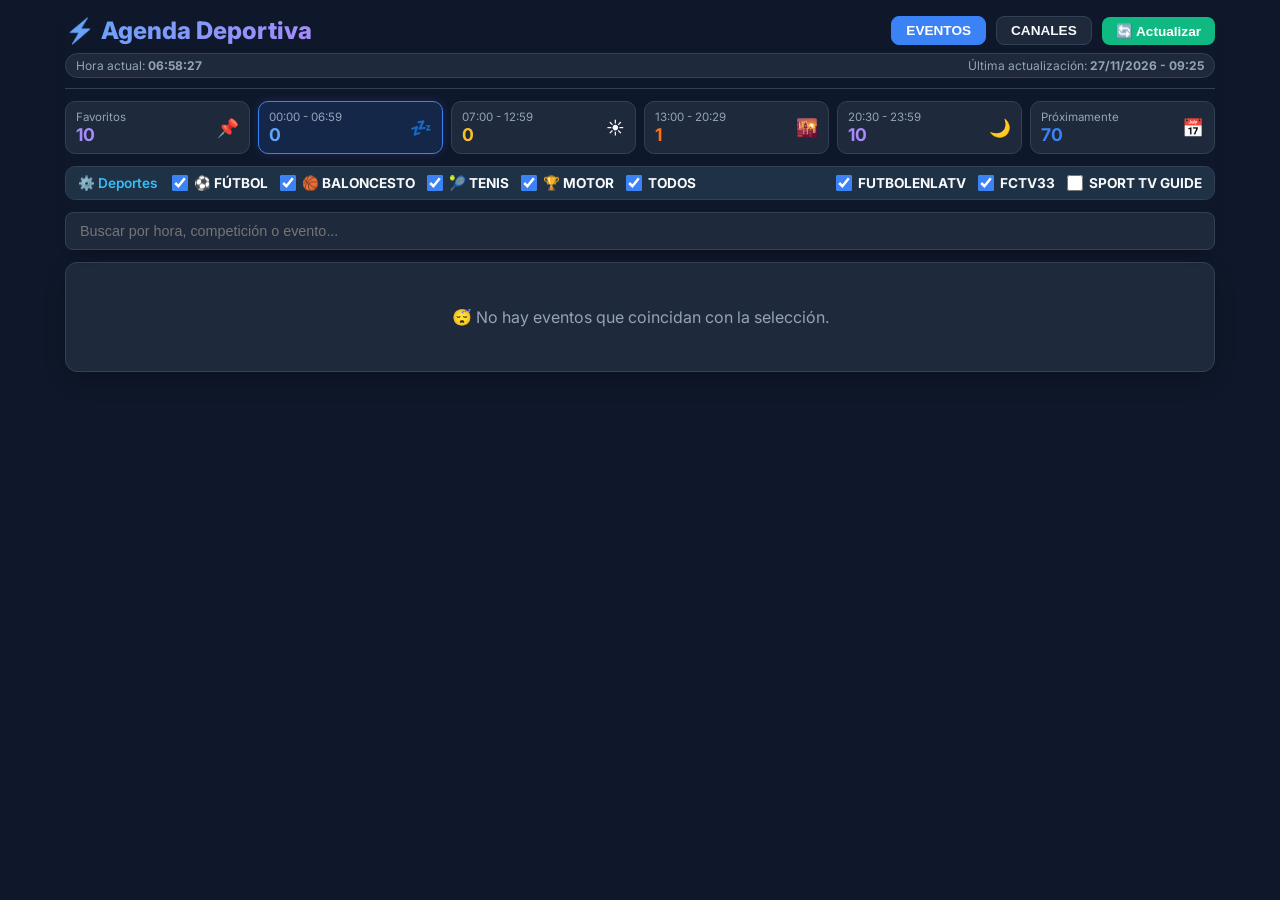
==== commit d0f438c2: "Actualización automática de agenda y canales CDN" ====
--- a/index.html
+++ b/index.html
@@ -113,7 +113,7 @@
         </div>
         <div class="last-update">
             <span>Hora actual: <strong id="liveClock">--:--:--</strong></span>
-            <span>Última actualización: <strong>27/11/2026 - 09:06</strong></span>
+            <span>Última actualización: <strong>27/11/2026 - 09:25</strong></span>
         </div>
     </header>
 
@@ -208,7 +208,7 @@
 
     <div class="table-card" id="futbolenlatv-view-container">
         <div class="events-stack" id="futbolenlatvTable">
-            <div class="stg-event-card" data-date="2026-11-27" data-ts="1795791480000" data-time="15:58" data-slot="tarde" data-sport="tenis" data-source="cdnlive" data-comp-key="tenis" data-filtered="false" data-configured="true" data-search="2026 11 27 15 58 tenis atp tour tenis final 8 taca davis sport tv 6 [] bein sports 3 nova sport tennis channel bein sports 1 bein sports 1"><div style="display: flex; align-items: center; gap: 8px; flex-wrap: wrap;"><span class="date-badge today">Hoy</span><span class="time-badge">15:58</span><span class="sport-tag">🎾 TENIS</span><span class="comp-meta">(ATP TOUR)</span><strong class="stg-event-title" style="color: #fff; font-size: 0.9rem;">TÉNIS: FINAL 8 - TAÇA DAVIS</strong></div><div class="stg-channels-row"><a href="#reproductor" class="channel-action stg-cdn-channel" data-ch-name="Sport TV 6 []" data-ch-country="">▶ Sport TV 6 []</a><a href="#reproductor" class="channel-action stg-cdn-channel" data-ch-name="beIN Sports 3" data-ch-country="FR">▶ beIN Sports 3</a><a href="#reproductor" class="channel-action stg-cdn-channel" data-ch-name="Nova Sport" data-ch-country="">▶ Nova Sport</a><a href="#reproductor" class="channel-action stg-cdn-channel" data-ch-name="Tennis Channel" data-ch-country="">▶ Tennis Channel</a><a href="#reproductor" class="channel-action stg-cdn-channel" data-ch-name="beIN SPORTS 1" data-ch-country="">▶ beIN SPORTS 1</a><a href="#reproductor" class="channel-action stg-cdn-channel" data-ch-name="beIN SPORTS 1" data-ch-country="FR">▶ beIN SPORTS 1</a></div></div><div class="stg-event-card" data-date="2026-11-27" data-ts="1795798740000" data-time="17:59" data-slot="tarde" data-sport="tenis" data-source="cdnlive" data-comp-key="tenis" data-filtered="false" data-configured="true" data-search="2026 11 27 17 59 tenis atp tour tenis final 8 taca davis sport tv 6 []"><div style="display: flex; align-items: center; gap: 8px; flex-wrap: wrap;"><span class="date-badge today">Hoy</span><span class="time-badge">17:59</span><span class="sport-tag">🎾 TENIS</span><span class="comp-meta">(ATP TOUR)</span><strong class="stg-event-title" style="color: #fff; font-size: 0.9rem;">TÉNIS: FINAL 8 - TAÇA DAVIS</strong></div><div class="stg-channels-row"><a href="#reproductor" class="channel-action stg-cdn-channel" data-ch-name="Sport TV 6 []" data-ch-country="">▶ Sport TV 6 []</a></div></div><div class="stg-event-card" data-date="2026-11-27" data-ts="1795805940000" data-time="19:59" data-slot="tarde" data-sport="tenis" data-source="cdnlive" data-comp-key="tenis" data-filtered="false" data-configured="true" data-search="2026 11 27 19 59 tenis atp tour tenis final 8 taca davis sport tv 6 []"><div style="display: flex; align-items: center; gap: 8px; flex-wrap: wrap;"><span class="date-badge today">Hoy</span><span class="time-badge">19:59</span><span class="sport-tag">🎾 TENIS</span><span class="comp-meta">(ATP TOUR)</span><strong class="stg-event-title" style="color: #fff; font-size: 0.9rem;">TÉNIS: FINAL 8 - TAÇA DAVIS</strong></div><div class="stg-channels-row"><a href="#reproductor" class="channel-action stg-cdn-channel" data-ch-name="Sport TV 6 []" data-ch-country="">▶ Sport TV 6 []</a></div></div><div class="stg-event-card" data-date="2026-11-27" data-ts="1795806000000" data-time="20:00" data-slot="tarde" data-sport="futbol" data-source="fctv33" data-comp-key="eredivisie" data-filtered="false" data-configured="true" data-search="2026 11 27 20 00 futbol eredivisie groningen willem ii"><div style="display: flex; align-items: center; gap: 8px; flex-wrap: wrap;"><span class="date-badge today">Hoy</span><span class="time-badge">20:00</span><span class="sport-tag">⚽ FÚTBOL</span><span class="comp-meta">(EREDIVISIE)</span><strong class="stg-event-title" style="color: #fff; font-size: 0.9rem;">GRONINGEN - WILLEM II</strong></div><div class="stg-channels-row"><a href="https://www.fctv33go.beauty/football/netherlands-eredivisie-match-4416554/groningen-vs-willem-ii-11-2026.html?icg=RVM&amp;ilang=es" target="_blank" class="channel-action" title="Ver en FCTV33">▶ FCTV33</a></div></div><div class="stg-event-card" data-date="2026-11-27" data-ts="1795807800000" data-time="20:30" data-slot="noche" data-sport="futbol" data-source="futbolenlatv" data-comp-key="bundesliga" data-filtered="false" data-configured="true" data-search="2026 11 27 20 30 futbol bundesliga werder bremen borussia m&#x27;gladbach dazn"><div style="display: flex; align-items: center; gap: 8px; flex-wrap: wrap;"><span class="date-badge today">Hoy</span><span class="time-badge">20:30</span><span class="sport-tag">⚽ FÚTBOL</span><span class="comp-meta">(BUNDESLIGA)</span><strong class="stg-event-title" style="color: #fff; font-size: 0.9rem;">WERDER BREMEN - BORUSSIA M&#x27;GLADBACH</strong></div><div class="stg-channels-row"><span class="tv-badge" title="Canal DAZN">DAZN</span></div></div><div class="stg-event-card" data-date="2026-11-27" data-ts="1795807800000" data-time="20:30" data-slot="noche" data-sport="futbol" data-source="fctv33" data-comp-key="bundesliga" data-filtered="false" data-configured="true" data-search="2026 11 27 20 30 futbol bundesliga sv werder bremen borussia monchengladbach"><div style="display: flex; align-items: center; gap: 8px; flex-wrap: wrap;"><span class="date-badge today">Hoy</span><span class="time-badge">20:30</span><span class="sport-tag">⚽ FÚTBOL</span><span class="comp-meta">(BUNDESLIGA)</span><strong class="stg-event-title" style="color: #fff; font-size: 0.9rem;">SV WERDER BREMEN - BORUSSIA MONCHENGLADBACH</strong></div><div class="stg-channels-row"><a href="https://www.fctv33go.beauty/football/bundesliga-match-4423216/sv-werder-bremen-vs-borussia-monchengladbach-11-2026.html?icg=RVM&amp;ilang=es" target="_blank" class="channel-action" title="Ver en FCTV33">▶ FCTV33</a></div></div><div class="stg-event-card" data-date="2026-11-27" data-ts="1795807800000" data-time="20:30" data-slot="noche" data-sport="futbol" data-source="cdnlive" data-comp-key="bundesliga" data-filtered="false" data-configured="true" data-search="2026 11 27 20 30 futbol bundesliga werder bremen borussia monchengladbach diema sport 3 sky bundesliga 1 sky sport top event dazn eleven 3"><div style="display: flex; align-items: center; gap: 8px; flex-wrap: wrap;"><span class="date-badge today">Hoy</span><span class="time-badge">20:30</span><span class="sport-tag">⚽ FÚTBOL</span><span class="comp-meta">(BUNDESLIGA)</span><strong class="stg-event-title" style="color: #fff; font-size: 0.9rem;">WERDER BREMEN - BORUSSIA MONCHENGLADBACH</strong></div><div class="stg-channels-row"><a href="#reproductor" class="channel-action stg-cdn-channel" data-ch-name="Diema Sport 3" data-ch-country="">▶ Diema Sport 3</a><a href="#reproductor" class="channel-action stg-cdn-channel" data-ch-name="Sky Bundesliga 1" data-ch-country="">▶ Sky Bundesliga 1</a><a href="#reproductor" class="channel-action stg-cdn-channel" data-ch-name="Sky Sport Top Event" data-ch-country="">▶ Sky Sport Top Event</a><a href="#reproductor" class="channel-action stg-cdn-channel" data-ch-name="DAZN Eleven 3" data-ch-country="">▶ DAZN Eleven 3</a></div></div><div class="stg-event-card" data-date="2026-11-27" data-ts="1795808220000" data-time="20:37" data-slot="noche" data-sport="futbol" data-source="cdnlive" data-comp-key="ligue1" data-filtered="false" data-configured="true" data-search="2026 11 27 20 37 futbol ligue 1 brest paris fc eleven sports 3 bein sports usa dazn 1 deutschland sport tv 3 sport tv 3 dazn 1 deutschland"><div style="display: flex; align-items: center; gap: 8px; flex-wrap: wrap;"><span class="date-badge today">Hoy</span><span class="time-badge">20:37</span><span class="sport-tag">⚽ FÚTBOL</span><span class="comp-meta">(LIGUE 1)</span><strong class="stg-event-title" style="color: #fff; font-size: 0.9rem;">BREST - PARIS FC</strong></div><div class="stg-channels-row"><a href="#reproductor" class="channel-action stg-cdn-channel" data-ch-name="Eleven Sports 3" data-ch-country="">▶ Eleven Sports 3</a><a href="#reproductor" class="channel-action stg-cdn-channel" data-ch-name="beIN SPORTS USA" data-ch-country="US">▶ beIN SPORTS USA</a><a href="#reproductor" class="channel-action stg-cdn-channel" data-ch-name="DAZN 1 Deutschland" data-ch-country="">▶ DAZN 1 Deutschland</a><a href="#reproductor" class="channel-action stg-cdn-channel" data-ch-name="Sport TV 3" data-ch-country="PT">▶ Sport TV 3</a><a href="#reproductor" class="channel-action stg-cdn-channel" data-ch-name="Sport TV 3" data-ch-country="">▶ Sport TV 3</a><a href="#reproductor" class="channel-action stg-cdn-channel" data-ch-name="DAZN 1 Deutschland" data-ch-country="US">▶ DAZN 1 Deutschland</a></div></div><div class="stg-event-card" data-date="2026-11-27" data-ts="1795808220000" data-time="20:37" data-slot="noche" data-sport="futbol" data-source="cdnlive" data-comp-key="seriea" data-filtered="false" data-configured="true" data-search="2026 11 27 20 37 futbol serie a venezia bologna tv2 sport x cytavision sports 4 max sport 3 sport tv 2 sport tv 2"><div style="display: flex; align-items: center; gap: 8px; flex-wrap: wrap;"><span class="date-badge today">Hoy</span><span class="time-badge">20:37</span><span class="sport-tag">⚽ FÚTBOL</span><span class="comp-meta">(SERIE A)</span><strong class="stg-event-title" style="color: #fff; font-size: 0.9rem;">VENEZIA - BOLOGNA</strong></div><div class="stg-channels-row"><a href="#reproductor" class="channel-action stg-cdn-channel" data-ch-name="TV2 Sport X" data-ch-country="">▶ TV2 Sport X</a><a href="#reproductor" class="channel-action stg-cdn-channel" data-ch-name="Cytavision Sports 4" data-ch-country="">▶ Cytavision Sports 4</a><a href="#reproductor" class="channel-action stg-cdn-channel" data-ch-name="MAX Sport 3" data-ch-country="">▶ MAX Sport 3</a><a href="#reproductor" class="channel-action stg-cdn-channel" data-ch-name="Sport TV 2" data-ch-country="PT">▶ Sport TV 2</a><a href="#reproductor" class="channel-action stg-cdn-channel" data-ch-name="Sport TV 2" data-ch-country="">▶ Sport TV 2</a></div></div><div class="stg-event-card" data-date="2026-11-27" data-ts="1795808700000" data-time="20:45" data-slot="noche" data-sport="futbol" data-source="fctv33" data-comp-key="ligue1" data-filtered="false" data-configured="true" data-search="2026 11 27 20 45 futbol ligue 1 stade brestois 29 paris fc"><div style="display: flex; align-items: center; gap: 8px; flex-wrap: wrap;"><span class="date-badge today">Hoy</span><span class="time-badge">20:45</span><span class="sport-tag">⚽ FÚTBOL</span><span class="comp-meta">(LIGUE 1)</span><strong class="stg-event-title" style="color: #fff; font-size: 0.9rem;">STADE BRESTOIS 29 - PARIS FC</strong></div><div class="stg-channels-row"><a href="https://www.fctv33go.beauty/football/french-ligue-1-match-4430872/stade-brestois-29-vs-paris-fc-11-2026.html?icg=RVM&amp;ilang=es" target="_blank" class="channel-action" title="Ver en FCTV33">▶ FCTV33</a></div></div><div class="stg-event-card" data-date="2026-11-27" data-ts="1795808700000" data-time="20:45" data-slot="noche" data-sport="futbol" data-source="futbolenlatv" data-comp-key="ligue1" data-filtered="false" data-configured="true" data-search="2026 11 27 20 45 futbol ligue 1 stade brestois paris fc dazn"><div style="display: flex; align-items: center; gap: 8px; flex-wrap: wrap;"><span class="date-badge today">Hoy</span><span class="time-badge">20:45</span><span class="sport-tag">⚽ FÚTBOL</span><span class="comp-meta">(LIGUE 1)</span><strong class="stg-event-title" style="color: #fff; font-size: 0.9rem;">STADE BRESTOIS - PARIS FC</strong></div><div class="stg-channels-row"><span class="tv-badge" title="Canal DAZN">DAZN</span></div></div><div class="stg-event-card" data-date="2026-11-27" data-ts="1795808700000" data-time="20:45" data-slot="noche" data-sport="futbol" data-source="fctv33" data-comp-key="seriea" data-filtered="false" data-configured="true" data-search="2026 11 27 20 45 futbol serie a venezia bologna"><div style="display: flex; align-items: center; gap: 8px; flex-wrap: wrap;"><span class="date-badge today">Hoy</span><span class="time-badge">20:45</span><span class="sport-tag">⚽ FÚTBOL</span><span class="comp-meta">(SERIE A)</span><strong class="stg-event-title" style="color: #fff; font-size: 0.9rem;">VENEZIA - BOLOGNA</strong></div><div class="stg-channels-row"><a href="https://www.fctv33go.beauty/football/italian-serie-a-match-4441513/venezia-vs-bologna-11-2026.html?icg=RVM&amp;ilang=es" target="_blank" class="channel-action" title="Ver en FCTV33">▶ FCTV33</a></div></div><div class="stg-event-card" data-date="2026-11-27" data-ts="1795808700000" data-time="20:45" data-slot="noche" data-sport="futbol" data-source="futbolenlatv" data-comp-key="seriea" data-filtered="false" data-configured="true" data-search="2026 11 27 20 45 futbol serie a venezia fc bologna dazn"><div style="display: flex; align-items: center; gap: 8px; flex-wrap: wrap;"><span class="date-badge today">Hoy</span><span class="time-badge">20:45</span><span class="sport-tag">⚽ FÚTBOL</span><span class="comp-meta">(SERIE A)</span><strong class="stg-event-title" style="color: #fff; font-size: 0.9rem;">VENEZIA FC - BOLOGNA</strong></div><div class="stg-channels-row"><span class="tv-badge" title="Canal DAZN">DAZN</span></div></div><div class="stg-event-card" data-date="2026-11-27" data-ts="1795809000000" data-time="20:50" data-slot="noche" data-sport="futbol" data-source="cdnlive" data-comp-key="premier" data-filtered="false" data-configured="true" data-search="2026 11 27 20 50 futbol premier league nottingham chelsea sky sport premier league sky sports premier league sky sports main event dazn eleven 1"><div style="display: flex; align-items: center; gap: 8px; flex-wrap: wrap;"><span class="date-badge today">Hoy</span><span class="time-badge">20:50</span><span class="sport-tag">⚽ FÚTBOL</span><span class="comp-meta">(PREMIER LEAGUE)</span><strong class="stg-event-title" style="color: #fff; font-size: 0.9rem;">NOTTINGHAM - CHELSEA</strong></div><div class="stg-channels-row"><a href="#reproductor" class="channel-action stg-cdn-channel" data-ch-name="Sky Sport Premier League" data-ch-country="">▶ Sky Sport Premier League</a><a href="#reproductor" class="channel-action stg-cdn-channel" data-ch-name="Sky Sports Premier League" data-ch-country="">▶ Sky Sports Premier League</a><a href="#reproductor" class="channel-action stg-cdn-channel" data-ch-name="Sky Sports Main Event" data-ch-country="">▶ Sky Sports Main Event</a><a href="#reproductor" class="channel-action stg-cdn-channel" data-ch-name="DAZN Eleven 1" data-ch-country="">▶ DAZN Eleven 1</a></div></div><div class="stg-event-card" data-date="2026-11-27" data-ts="1795809600000" data-time="21:00" data-slot="noche" data-sport="futbol" data-source="futbolenlatv" data-comp-key="laliga" data-filtered="false" data-configured="true" data-search="2026 11 27 21 00 futbol laliga ea sports levante racing santander m+ laliga"><div style="display: flex; align-items: center; gap: 8px; flex-wrap: wrap;"><span class="date-badge today">Hoy</span><span class="time-badge">21:00</span><span class="sport-tag">⚽ FÚTBOL</span><span class="comp-meta">(LALIGA EA SPORTS)</span><strong class="stg-event-title" style="color: #fff; font-size: 0.9rem;">LEVANTE - RACING SANTANDER</strong></div><div class="stg-channels-row"><span class="tv-badge" title="Canal M+ LALIGA">M+ LALIGA</span></div></div><div class="stg-event-card" data-date="2026-11-27" data-ts="1795809600000" data-time="21:00" data-slot="noche" data-sport="futbol" data-source="cdnlive" data-comp-key="laliga" data-filtered="false" data-configured="true" data-search="2026 11 27 21 00 futbol laliga ea sports levante racing santander espn deportes viaplay sports 1 dazn eleven 2 m. laliga"><div style="display: flex; align-items: center; gap: 8px; flex-wrap: wrap;"><span class="date-badge today">Hoy</span><span class="time-badge">21:00</span><span class="sport-tag">⚽ FÚTBOL</span><span class="comp-meta">(LALIGA EA SPORTS)</span><strong class="stg-event-title" style="color: #fff; font-size: 0.9rem;">LEVANTE - RACING SANTANDER</strong></div><div class="stg-channels-row"><a href="#reproductor" class="channel-action stg-cdn-channel" data-ch-name="ESPN Deportes" data-ch-country="">▶ ESPN Deportes</a><a href="#reproductor" class="channel-action stg-cdn-channel" data-ch-name="Viaplay Sports 1" data-ch-country="">▶ Viaplay Sports 1</a><a href="#reproductor" class="channel-action stg-cdn-channel" data-ch-name="DAZN Eleven 2" data-ch-country="">▶ DAZN Eleven 2</a><a href="#reproductor" class="channel-action stg-cdn-channel" data-ch-name="M. LaLiga" data-ch-country="">▶ M. LaLiga</a></div></div><div class="stg-event-card" data-date="2026-11-27" data-ts="1795809600000" data-time="21:00" data-slot="noche" data-sport="futbol" data-source="fctv33" data-comp-key="premier" data-filtered="false" data-configured="true" data-search="2026 11 27 21 00 futbol premier league nottingham forest chelsea"><div style="display: flex; align-items: center; gap: 8px; flex-wrap: wrap;"><span class="date-badge today">Hoy</span><span class="time-badge">21:00</span><span class="sport-tag">⚽ FÚTBOL</span><span class="comp-meta">(PREMIER LEAGUE)</span><strong class="stg-event-title" style="color: #fff; font-size: 0.9rem;">NOTTINGHAM FOREST - CHELSEA</strong></div><div class="stg-channels-row"><a href="https://www.fctv33go.beauty/football/english-premier-league-match-4420367/nottingham-forest-vs-chelsea-11-2026.html?icg=RVM&amp;ilang=es" target="_blank" class="channel-action" title="Ver en FCTV33">▶ FCTV33</a></div></div><div class="stg-event-card" data-date="2026-11-27" data-ts="1795809600000" data-time="21:00" data-slot="noche" data-sport="futbol" data-source="futbolenlatv" data-comp-key="premier" data-filtered="false" data-configured="true" data-search="2026 11 27 21 00 futbol premier league nottingham forest chelsea dazn dazn 1"><div style="display: flex; align-items: center; gap: 8px; flex-wrap: wrap;"><span class="date-badge today">Hoy</span><span class="time-badge">21:00</span><span class="sport-tag">⚽ FÚTBOL</span><span class="comp-meta">(PREMIER LEAGUE)</span><strong class="stg-event-title" style="color: #fff; font-size: 0.9rem;">NOTTINGHAM FOREST - CHELSEA</strong></div><div class="stg-channels-row"><span class="tv-badge" title="Canal DAZN">DAZN</span><span class="tv-badge" title="Canal DAZN 1">DAZN 1</span></div></div><div class="stg-event-card" data-date="2026-11-28" data-ts="1795824000000" data-time="01:00" data-slot="madrugada" data-sport="baloncesto" data-source="fctv33" data-comp-key="nba" data-filtered="false" data-configured="true" data-search="2026 11 28 01 00 baloncesto nba new york knicks miami heat"><div style="display: flex; align-items: center; gap: 8px; flex-wrap: wrap;"><span class="date-badge">28/11</span><span class="time-badge">01:00</span><span class="sport-tag">🏀 BALONCESTO</span><span class="comp-meta">(NBA)</span><strong class="stg-event-title" style="color: #fff; font-size: 0.9rem;">NEW YORK KNICKS - MIAMI HEAT</strong></div><div class="stg-channels-row"><a href="https://www.fctv33go.beauty/basketball/national-basketball-association-match-2282800/new-york-knicks-vs-miami-heat-11-2026.html?icg=RVM&amp;ilang=es" target="_blank" class="channel-action" title="Ver en FCTV33">▶ FCTV33</a></div></div><div class="stg-event-card" data-date="2026-11-28" data-ts="1795824000000" data-time="01:00" data-slot="madrugada" data-sport="baloncesto" data-source="futbolenlatv" data-comp-key="nba" data-filtered="false" data-configured="true" data-search="2026 11 28 01 00 baloncesto nba new york knicks miami heat amazon prime video"><div style="display: flex; align-items: center; gap: 8px; flex-wrap: wrap;"><span class="date-badge">28/11</span><span class="time-badge">01:00</span><span class="sport-tag">🏀 BALONCESTO</span><span class="comp-meta">(NBA)</span><strong class="stg-event-title" style="color: #fff; font-size: 0.9rem;">NEW YORK KNICKS - MIAMI HEAT</strong></div><div class="stg-channels-row"><span class="tv-badge" title="Canal Amazon Prime Video">Amazon Prime Video</span></div></div><div class="stg-event-card" data-date="2026-11-28" data-ts="1795825800000" data-time="01:30" data-slot="madrugada" data-sport="baloncesto" data-source="fctv33" data-comp-key="nba" data-filtered="false" data-configured="true" data-search="2026 11 28 01 30 baloncesto nba indiana pacers philadelphia 76ers"><div style="display: flex; align-items: center; gap: 8px; flex-wrap: wrap;"><span class="date-badge">28/11</span><span class="time-badge">01:30</span><span class="sport-tag">🏀 BALONCESTO</span><span class="comp-meta">(NBA)</span><strong class="stg-event-title" style="color: #fff; font-size: 0.9rem;">INDIANA PACERS - PHILADELPHIA 76ERS</strong></div><div class="stg-channels-row"><a href="https://www.fctv33go.beauty/basketball/national-basketball-association-match-2282807/indiana-pacers-vs-philadelphia-76ers-11-2026.html?icg=RVM&amp;ilang=es" target="_blank" class="channel-action" title="Ver en FCTV33">▶ FCTV33</a></div></div><div class="stg-event-card" data-date="2026-11-28" data-ts="1795825800000" data-time="01:30" data-slot="madrugada" data-sport="baloncesto" data-source="fctv33" data-comp-key="nba" data-filtered="false" data-configured="true" data-search="2026 11 28 01 30 baloncesto nba toronto raptors brooklyn nets"><div style="display: flex; align-items: center; gap: 8px; flex-wrap: wrap;"><span class="date-badge">28/11</span><span class="time-badge">01:30</span><span class="sport-tag">🏀 BALONCESTO</span><span class="comp-meta">(NBA)</span><strong class="stg-event-title" style="color: #fff; font-size: 0.9rem;">TORONTO RAPTORS - BROOKLYN NETS</strong></div><div class="stg-channels-row"><a href="https://www.fctv33go.beauty/basketball/national-basketball-association-match-2282808/toronto-raptors-vs-brooklyn-nets-11-2026.html?icg=RVM&amp;ilang=es" target="_blank" class="channel-action" title="Ver en FCTV33">▶ FCTV33</a></div></div><div class="stg-event-card" data-date="2026-11-28" data-ts="1795825800000" data-time="01:30" data-slot="madrugada" data-sport="baloncesto" data-source="fctv33" data-comp-key="nba" data-filtered="false" data-configured="true" data-search="2026 11 28 01 30 baloncesto nba detroit pistons milwaukee bucks"><div style="display: flex; align-items: center; gap: 8px; flex-wrap: wrap;"><span class="date-badge">28/11</span><span class="time-badge">01:30</span><span class="sport-tag">🏀 BALONCESTO</span><span class="comp-meta">(NBA)</span><strong class="stg-event-title" style="color: #fff; font-size: 0.9rem;">DETROIT PISTONS - MILWAUKEE BUCKS</strong></div><div class="stg-channels-row"><a href="https://www.fctv33go.beauty/basketball/national-basketball-association-match-2282806/detroit-pistons-vs-milwaukee-bucks-11-2026.html?icg=RVM&amp;ilang=es" target="_blank" class="channel-action" title="Ver en FCTV33">▶ FCTV33</a></div></div><div class="stg-event-card" data-date="2026-11-28" data-ts="1795827600000" data-time="02:00" data-slot="madrugada" data-sport="baloncesto" data-source="fctv33" data-comp-key="nba" data-filtered="false" data-configured="true" data-search="2026 11 28 02 00 baloncesto nba boston celtics atlanta hawks"><div style="display: flex; align-items: center; gap: 8px; flex-wrap: wrap;"><span class="date-badge">28/11</span><span class="time-badge">02:00</span><span class="sport-tag">🏀 BALONCESTO</span><span class="comp-meta">(NBA)</span><strong class="stg-event-title" style="color: #fff; font-size: 0.9rem;">BOSTON CELTICS - ATLANTA HAWKS</strong></div><div class="stg-channels-row"><a href="https://www.fctv33go.beauty/basketball/national-basketball-association-match-2282811/boston-celtics-vs-atlanta-hawks-11-2026.html?icg=RVM&amp;ilang=es" target="_blank" class="channel-action" title="Ver en FCTV33">▶ FCTV33</a></div></div><div class="stg-event-card" data-date="2026-11-28" data-ts="1795829400000" data-time="02:30" data-slot="madrugada" data-sport="baloncesto" data-source="fctv33" data-comp-key="nba" data-filtered="false" data-configured="true" data-search="2026 11 28 02 30 baloncesto nba minnesota timberwolves memphis grizzlies"><div style="display: flex; align-items: center; gap: 8px; flex-wrap: wrap;"><span class="date-badge">28/11</span><span class="time-badge">02:30</span><span class="sport-tag">🏀 BALONCESTO</span><span class="comp-meta">(NBA)</span><strong class="stg-event-title" style="color: #fff; font-size: 0.9rem;">MINNESOTA TIMBERWOLVES - MEMPHIS GRIZZLIES</strong></div><div class="stg-channels-row"><a href="https://www.fctv33go.beauty/basketball/national-basketball-association-match-2282821/minnesota-timberwolves-vs-memphis-grizzlies-11-2026.html?icg=RVM&amp;ilang=es" target="_blank" class="channel-action" title="Ver en FCTV33">▶ FCTV33</a></div></div><div class="stg-event-card" data-date="2026-11-28" data-ts="1795831200000" data-time="03:00" data-slot="madrugada" data-sport="baloncesto" data-source="fctv33" data-comp-key="nba" data-filtered="false" data-configured="true" data-search="2026 11 28 03 00 baloncesto nba phoenix suns dallas mavericks"><div style="display: flex; align-items: center; gap: 8px; flex-wrap: wrap;"><span class="date-badge">28/11</span><span class="time-badge">03:00</span><span class="sport-tag">🏀 BALONCESTO</span><span class="comp-meta">(NBA)</span><strong class="stg-event-title" style="color: #fff; font-size: 0.9rem;">PHOENIX SUNS - DALLAS MAVERICKS</strong></div><div class="stg-channels-row"><a href="https://www.fctv33go.beauty/basketball/national-basketball-association-match-2282822/phoenix-suns-vs-dallas-mavericks-11-2026.html?icg=RVM&amp;ilang=es" target="_blank" class="channel-action" title="Ver en FCTV33">▶ FCTV33</a></div></div><div class="stg-event-card" data-date="2026-11-28" data-ts="1795833000000" data-time="03:30" data-slot="madrugada" data-sport="baloncesto" data-source="fctv33" data-comp-key="nba" data-filtered="false" data-configured="true" data-search="2026 11 28 03 30 baloncesto nba san antonio spurs los angeles lakers"><div style="display: flex; align-items: center; gap: 8px; flex-wrap: wrap;"><span class="date-badge">28/11</span><span class="time-badge">03:30</span><span class="sport-tag">🏀 BALONCESTO</span><span class="comp-meta">(NBA)</span><strong class="stg-event-title" style="color: #fff; font-size: 0.9rem;">SAN ANTONIO SPURS - LOS ANGELES LAKERS</strong></div><div class="stg-channels-row"><a href="https://www.fctv33go.beauty/basketball/national-basketball-association-match-2282824/san-antonio-spurs-vs-los-angeles-lakers-11-2026.html?icg=RVM&amp;ilang=es" target="_blank" class="channel-action" title="Ver en FCTV33">▶ FCTV33</a></div></div><div class="stg-event-card" data-date="2026-11-28" data-ts="1795833000000" data-time="03:30" data-slot="madrugada" data-sport="baloncesto" data-source="futbolenlatv" data-comp-key="nba" data-filtered="false" data-configured="true" data-search="2026 11 28 03 30 baloncesto nba san antonio spurs los angeles lakers amazon prime video"><div style="display: flex; align-items: center; gap: 8px; flex-wrap: wrap;"><span class="date-badge">28/11</span><span class="time-badge">03:30</span><span class="sport-tag">🏀 BALONCESTO</span><span class="comp-meta">(NBA)</span><strong class="stg-event-title" style="color: #fff; font-size: 0.9rem;">SAN ANTONIO SPURS - LOS ANGELES LAKERS</strong></div><div class="stg-channels-row"><span class="tv-badge" title="Canal Amazon Prime Video">Amazon Prime Video</span></div></div><div class="stg-event-card" data-date="2026-11-28" data-ts="1795833000000" data-time="03:30" data-slot="madrugada" data-sport="baloncesto" data-source="fctv33" data-comp-key="nba" data-filtered="false" data-configured="true" data-search="2026 11 28 03 30 baloncesto nba los angeles clippers new orleans pelicans"><div style="display: flex; align-items: center; gap: 8px; flex-wrap: wrap;"><span class="date-badge">28/11</span><span class="time-badge">03:30</span><span class="sport-tag">🏀 BALONCESTO</span><span class="comp-meta">(NBA)</span><strong class="stg-event-title" style="color: #fff; font-size: 0.9rem;">LOS ANGELES CLIPPERS - NEW ORLEANS PELICANS</strong></div><div class="stg-channels-row"><a href="https://www.fctv33go.beauty/basketball/national-basketball-association-match-2282826/los-angeles-clippers-vs-new-orleans-pelicans-11-2026.html?icg=RVM&amp;ilang=es" target="_blank" class="channel-action" title="Ver en FCTV33">▶ FCTV33</a></div></div><div class="stg-event-card" data-date="2026-11-28" data-ts="1795833000000" data-time="03:30" data-slot="madrugada" data-sport="baloncesto" data-source="fctv33" data-comp-key="nba" data-filtered="false" data-configured="true" data-search="2026 11 28 03 30 baloncesto nba portland trail blazers golden state warriors"><div style="display: flex; align-items: center; gap: 8px; flex-wrap: wrap;"><span class="date-badge">28/11</span><span class="time-badge">03:30</span><span class="sport-tag">🏀 BALONCESTO</span><span class="comp-meta">(NBA)</span><strong class="stg-event-title" style="color: #fff; font-size: 0.9rem;">PORTLAND TRAIL BLAZERS - GOLDEN STATE WARRIORS</strong></div><div class="stg-channels-row"><a href="https://www.fctv33go.beauty/basketball/national-basketball-association-match-2282827/portland-trail-blazers-vs-golden-state-warriors-11-2026.html?icg=RVM&amp;ilang=es" target="_blank" class="channel-action" title="Ver en FCTV33">▶ FCTV33</a></div></div><div class="stg-event-card" data-date="2026-11-28" data-ts="1795833000000" data-time="03:30" data-slot="madrugada" data-sport="baloncesto" data-source="fctv33" data-comp-key="nba" data-filtered="false" data-configured="true" data-search="2026 11 28 03 30 baloncesto nba utah jazz denver nuggets"><div style="display: flex; align-items: center; gap: 8px; flex-wrap: wrap;"><span class="date-badge">28/11</span><span class="time-badge">03:30</span><span class="sport-tag">🏀 BALONCESTO</span><span class="comp-meta">(NBA)</span><strong class="stg-event-title" style="color: #fff; font-size: 0.9rem;">UTAH JAZZ - DENVER NUGGETS</strong></div><div class="stg-channels-row"><a href="https://www.fctv33go.beauty/basketball/national-basketball-association-match-2282825/utah-jazz-vs-denver-nuggets-11-2026.html?icg=RVM&amp;ilang=es" target="_blank" class="channel-action" title="Ver en FCTV33">▶ FCTV33</a></div></div><div class="stg-event-card" data-date="2026-11-28" data-ts="1795863600000" data-time="12:00" data-slot="manana" data-sport="tenis" data-source="futbolenlatv" data-comp-key="tenis" data-filtered="true" data-configured="true" data-search="2026 11 28 12 00 tenis davis cup finals semifinal 2 partido 1 gran bretana espana m+ vamos m+ deportes 2"><div style="display: flex; align-items: center; gap: 8px; flex-wrap: wrap;"><span class="date-badge">28/11</span><span class="time-badge">12:00</span><span class="sport-tag">🎾 TENIS</span><span class="comp-meta">(<span class="favorite-pin" title="Favorito" aria-label="Favorito">📌</span>DAVIS CUP FINALS)</span><strong class="stg-event-title" style="color: #fff; font-size: 0.9rem;">SEMIFINAL 2 - PARTIDO 1 - GRAN BRETAÑA - ESPAÑA</strong></div><div class="stg-channels-row"><span class="tv-badge" title="Canal M+ Vamos">M+ Vamos</span><span class="tv-badge" title="Canal M+ Deportes 2">M+ Deportes 2</span></div></div><div class="stg-event-card" data-date="2026-11-28" data-ts="1795870800000" data-time="14:00" data-slot="tarde" data-sport="tenis" data-source="futbolenlatv" data-comp-key="tenis" data-filtered="true" data-configured="true" data-search="2026 11 28 14 00 tenis davis cup finals semifinal 2 partido 2 gran bretana espana m+ vamos m+ deportes 2"><div style="display: flex; align-items: center; gap: 8px; flex-wrap: wrap;"><span class="date-badge">28/11</span><span class="time-badge">14:00</span><span class="sport-tag">🎾 TENIS</span><span class="comp-meta">(<span class="favorite-pin" title="Favorito" aria-label="Favorito">📌</span>DAVIS CUP FINALS)</span><strong class="stg-event-title" style="color: #fff; font-size: 0.9rem;">SEMIFINAL 2 - PARTIDO 2 - GRAN BRETAÑA - ESPAÑA</strong></div><div class="stg-channels-row"><span class="tv-badge" title="Canal M+ Vamos">M+ Vamos</span><span class="tv-badge" title="Canal M+ Deportes 2">M+ Deportes 2</span></div></div><div class="stg-event-card" data-date="2026-11-28" data-ts="1795870800000" data-time="14:00" data-slot="tarde" data-sport="futbol" data-source="futbolenlatv" data-comp-key="laliga" data-filtered="false" data-configured="true" data-search="2026 11 28 14 00 futbol laliga ea sports real betis rayo vallecano m+ laliga"><div style="display: flex; align-items: center; gap: 8px; flex-wrap: wrap;"><span class="date-badge">28/11</span><span class="time-badge">14:00</span><span class="sport-tag">⚽ FÚTBOL</span><span class="comp-meta">(LALIGA EA SPORTS)</span><strong class="stg-event-title" style="color: #fff; font-size: 0.9rem;">REAL BETIS - RAYO VALLECANO</strong></div><div class="stg-channels-row"><span class="tv-badge" title="Canal M+ LALIGA">M+ LALIGA</span></div></div><div class="stg-event-card" data-date="2026-11-28" data-ts="1795872660000" data-time="14:31" data-slot="tarde" data-sport="motor" data-source="cdnlive" data-comp-key="motor" data-filtered="false" data-configured="true" data-search="2026 11 28 14 31 motor motogp motogp motogp motogp corrida sprint gp of valencia moto gp sky sport mix sport tv 4"><div style="display: flex; align-items: center; gap: 8px; flex-wrap: wrap;"><span class="date-badge">28/11</span><span class="time-badge">14:31</span><span class="sport-tag">🏆 MOTOR</span><span class="comp-meta">(MOTOGP)</span><strong class="stg-event-title" style="color: #fff; font-size: 0.9rem;">MOTOGP - MOTOGP - MOTOGP: CORRIDA SPRINT - GP OF VALENCIA - MOTO GP</strong></div><div class="stg-channels-row"><a href="#reproductor" class="channel-action stg-cdn-channel" data-ch-name="Sky Sport Mix" data-ch-country="">▶ Sky Sport Mix</a><a href="#reproductor" class="channel-action stg-cdn-channel" data-ch-name="Sport TV 4" data-ch-country="">▶ Sport TV 4</a></div></div><div class="stg-event-card" data-date="2026-11-28" data-ts="1795874400000" data-time="15:00" data-slot="tarde" data-sport="motor" data-source="futbolenlatv" data-comp-key="motor" data-filtered="true" data-configured="true" data-search="2026 11 28 15 00 motor motogp motogp g.p. c. valenciana (ricardo tormo) sprint dazn dazn motogp movistar plus+ dazn app gratis"><div style="display: flex; align-items: center; gap: 8px; flex-wrap: wrap;"><span class="date-badge">28/11</span><span class="time-badge">15:00</span><span class="sport-tag">🏆 MOTOR</span><span class="comp-meta">(<span class="favorite-pin" title="Favorito" aria-label="Favorito">📌</span>MOTOGP)</span><strong class="stg-event-title" style="color: #fff; font-size: 0.9rem;">MOTOGP - G.P. C. VALENCIANA (RICARDO TORMO) - SPRINT</strong></div><div class="stg-channels-row"><span class="tv-badge" title="Canal DAZN">DAZN</span><span class="tv-badge" title="Canal DAZN MotoGP">DAZN MotoGP</span><span class="tv-badge" title="Canal Movistar Plus+">Movistar Plus+</span><span class="tv-badge" title="Canal DAZN App Gratis">DAZN App Gratis</span></div></div><div class="stg-event-card" data-date="2026-11-28" data-ts="1795874400000" data-time="15:00" data-slot="tarde" data-sport="futbol" data-source="futbolenlatv" data-comp-key="seriea" data-filtered="false" data-configured="true" data-search="2026 11 28 15 00 futbol serie a frosinone parma dazn"><div style="display: flex; align-items: center; gap: 8px; flex-wrap: wrap;"><span class="date-badge">28/11</span><span class="time-badge">15:00</span><span class="sport-tag">⚽ FÚTBOL</span><span class="comp-meta">(SERIE A)</span><strong class="stg-event-title" style="color: #fff; font-size: 0.9rem;">FROSINONE - PARMA</strong></div><div class="stg-channels-row"><span class="tv-badge" title="Canal DAZN">DAZN</span></div></div><div class="stg-event-card" data-date="2026-11-28" data-ts="1795876200000" data-time="15:30" data-slot="tarde" data-sport="futbol" data-source="futbolenlatv" data-comp-key="bundesliga" data-filtered="false" data-configured="true" data-search="2026 11 28 15 30 futbol bundesliga hamburger sv fc bayern dazn"><div style="display: flex; align-items: center; gap: 8px; flex-wrap: wrap;"><span class="date-badge">28/11</span><span class="time-badge">15:30</span><span class="sport-tag">⚽ FÚTBOL</span><span class="comp-meta">(BUNDESLIGA)</span><strong class="stg-event-title" style="color: #fff; font-size: 0.9rem;">HAMBURGER SV - FC BAYERN</strong></div><div class="stg-channels-row"><span class="tv-badge" title="Canal DAZN">DAZN</span></div></div><div class="stg-event-card" data-date="2026-11-28" data-ts="1795876200000" data-time="15:30" data-slot="tarde" data-sport="futbol" data-source="futbolenlatv" data-comp-key="bundesliga" data-filtered="false" data-configured="true" data-search="2026 11 28 15 30 futbol bundesliga mainz 05 1. fc union berlin dazn"><div style="display: flex; align-items: center; gap: 8px; flex-wrap: wrap;"><span class="date-badge">28/11</span><span class="time-badge">15:30</span><span class="sport-tag">⚽ FÚTBOL</span><span class="comp-meta">(BUNDESLIGA)</span><strong class="stg-event-title" style="color: #fff; font-size: 0.9rem;">MAINZ 05 - 1. FC UNION BERLIN</strong></div><div class="stg-channels-row"><span class="tv-badge" title="Canal DAZN">DAZN</span></div></div><div class="stg-event-card" data-date="2026-11-28" data-ts="1795876200000" data-time="15:30" data-slot="tarde" data-sport="futbol" data-source="futbolenlatv" data-comp-key="bundesliga" data-filtered="false" data-configured="true" data-search="2026 11 28 15 30 futbol bundesliga fc köln sv elversberg dazn"><div style="display: flex; align-items: center; gap: 8px; flex-wrap: wrap;"><span class="date-badge">28/11</span><span class="time-badge">15:30</span><span class="sport-tag">⚽ FÚTBOL</span><span class="comp-meta">(BUNDESLIGA)</span><strong class="stg-event-title" style="color: #fff; font-size: 0.9rem;">FC KÖLN - SV ELVERSBERG</strong></div><div class="stg-channels-row"><span class="tv-badge" title="Canal DAZN">DAZN</span></div></div><div class="stg-event-card" data-date="2026-11-28" data-ts="1795876200000" data-time="15:30" data-slot="tarde" data-sport="futbol" data-source="futbolenlatv" data-comp-key="bundesliga" data-filtered="false" data-configured="true" data-search="2026 11 28 15 30 futbol bundesliga paderborn 07 schalke 04 dazn"><div style="display: flex; align-items: center; gap: 8px; flex-wrap: wrap;"><span class="date-badge">28/11</span><span class="time-badge">15:30</span><span class="sport-tag">⚽ FÚTBOL</span><span class="comp-meta">(BUNDESLIGA)</span><strong class="stg-event-title" style="color: #fff; font-size: 0.9rem;">PADERBORN 07 - SCHALKE 04</strong></div><div class="stg-channels-row"><span class="tv-badge" title="Canal DAZN">DAZN</span></div></div><div class="stg-event-card" data-date="2026-11-28" data-ts="1795878000000" data-time="16:00" data-slot="tarde" data-sport="tenis" data-source="futbolenlatv" data-comp-key="tenis" data-filtered="true" data-configured="true" data-search="2026 11 28 16 00 tenis davis cup finals semifinal 2 partido 3 (dobles) gran bretana espana m+ vamos m+ deportes 2"><div style="display: flex; align-items: center; gap: 8px; flex-wrap: wrap;"><span class="date-badge">28/11</span><span class="time-badge">16:00</span><span class="sport-tag">🎾 TENIS</span><span class="comp-meta">(<span class="favorite-pin" title="Favorito" aria-label="Favorito">📌</span>DAVIS CUP FINALS)</span><strong class="stg-event-title" style="color: #fff; font-size: 0.9rem;">SEMIFINAL 2 - PARTIDO 3 (DOBLES) - GRAN BRETAÑA - ESPAÑA</strong></div><div class="stg-channels-row"><span class="tv-badge" title="Canal M+ Vamos">M+ Vamos</span><span class="tv-badge" title="Canal M+ Deportes 2">M+ Deportes 2</span></div></div><div class="stg-event-card" data-date="2026-11-28" data-ts="1795878000000" data-time="16:00" data-slot="tarde" data-sport="futbol" data-source="futbolenlatv" data-comp-key="premier" data-filtered="false" data-configured="true" data-search="2026 11 28 16 00 futbol premier league manchester utd. brentford dazn dazn 1"><div style="display: flex; align-items: center; gap: 8px; flex-wrap: wrap;"><span class="date-badge">28/11</span><span class="time-badge">16:00</span><span class="sport-tag">⚽ FÚTBOL</span><span class="comp-meta">(PREMIER LEAGUE)</span><strong class="stg-event-title" style="color: #fff; font-size: 0.9rem;">MANCHESTER UTD. - BRENTFORD</strong></div><div class="stg-channels-row"><span class="tv-badge" title="Canal DAZN">DAZN</span><span class="tv-badge" title="Canal DAZN 1">DAZN 1</span></div></div><div class="stg-event-card" data-date="2026-11-28" data-ts="1795878000000" data-time="16:00" data-slot="tarde" data-sport="futbol" data-source="futbolenlatv" data-comp-key="premier" data-filtered="false" data-configured="true" data-search="2026 11 28 16 00 futbol premier league leeds utd coventry city dazn dazn 2"><div style="display: flex; align-items: center; gap: 8px; flex-wrap: wrap;"><span class="date-badge">28/11</span><span class="time-badge">16:00</span><span class="sport-tag">⚽ FÚTBOL</span><span class="comp-meta">(PREMIER LEAGUE)</span><strong class="stg-event-title" style="color: #fff; font-size: 0.9rem;">LEEDS UTD - COVENTRY CITY</strong></div><div class="stg-channels-row"><span class="tv-badge" title="Canal DAZN">DAZN</span><span class="tv-badge" title="Canal DAZN 2">DAZN 2</span></div></div><div class="stg-event-card" data-date="2026-11-28" data-ts="1795878900000" data-time="16:15" data-slot="tarde" data-sport="futbol" data-source="futbolenlatv" data-comp-key="laliga" data-filtered="false" data-configured="true" data-search="2026 11 28 16 15 futbol laliga ea sports malaga athletic club dazn laliga dazn dazn app gratis"><div style="display: flex; align-items: center; gap: 8px; flex-wrap: wrap;"><span class="date-badge">28/11</span><span class="time-badge">16:15</span><span class="sport-tag">⚽ FÚTBOL</span><span class="comp-meta">(LALIGA EA SPORTS)</span><strong class="stg-event-title" style="color: #fff; font-size: 0.9rem;">MÁLAGA - ATHLETIC CLUB</strong></div><div class="stg-channels-row"><span class="tv-badge" title="Canal DAZN LaLiga">DAZN LaLiga</span><span class="tv-badge" title="Canal DAZN">DAZN</span><span class="tv-badge" title="Canal DAZN App Gratis">DAZN App Gratis</span></div></div><div class="stg-event-card" data-date="2026-11-28" data-ts="1795882500000" data-time="17:15" data-slot="tarde" data-sport="futbol" data-source="futbolenlatv" data-comp-key="ligue1" data-filtered="false" data-configured="true" data-search="2026 11 28 17 15 futbol ligue 1 angers lens dazn"><div style="display: flex; align-items: center; gap: 8px; flex-wrap: wrap;"><span class="date-badge">28/11</span><span class="time-badge">17:15</span><span class="sport-tag">⚽ FÚTBOL</span><span class="comp-meta">(LIGUE 1)</span><strong class="stg-event-title" style="color: #fff; font-size: 0.9rem;">ANGERS - LENS</strong></div><div class="stg-channels-row"><span class="tv-badge" title="Canal DAZN">DAZN</span></div></div><div class="stg-event-card" data-date="2026-11-28" data-ts="1795885200000" data-time="18:00" data-slot="tarde" data-sport="futbol" data-source="futbolenlatv" data-comp-key="seriea" data-filtered="false" data-configured="true" data-search="2026 11 28 18 00 futbol serie a torino lazio dazn"><div style="display: flex; align-items: center; gap: 8px; flex-wrap: wrap;"><span class="date-badge">28/11</span><span class="time-badge">18:00</span><span class="sport-tag">⚽ FÚTBOL</span><span class="comp-meta">(SERIE A)</span><strong class="stg-event-title" style="color: #fff; font-size: 0.9rem;">TORINO - LAZIO</strong></div><div class="stg-channels-row"><span class="tv-badge" title="Canal DAZN">DAZN</span></div></div><div class="stg-event-card" data-date="2026-11-28" data-ts="1795887000000" data-time="18:30" data-slot="tarde" data-sport="futbol" data-source="futbolenlatv" data-comp-key="bundesliga" data-filtered="false" data-configured="true" data-search="2026 11 28 18 30 futbol bundesliga stuttgart eintracht frankfurt dazn"><div style="display: flex; align-items: center; gap: 8px; flex-wrap: wrap;"><span class="date-badge">28/11</span><span class="time-badge">18:30</span><span class="sport-tag">⚽ FÚTBOL</span><span class="comp-meta">(BUNDESLIGA)</span><strong class="stg-event-title" style="color: #fff; font-size: 0.9rem;">STUTTGART - EINTRACHT FRANKFURT</strong></div><div class="stg-channels-row"><span class="tv-badge" title="Canal DAZN">DAZN</span></div></div><div class="stg-event-card" data-date="2026-11-28" data-ts="1795887000000" data-time="18:30" data-slot="tarde" data-sport="futbol" data-source="futbolenlatv" data-comp-key="laliga" data-filtered="false" data-configured="true" data-search="2026 11 28 18 30 futbol laliga ea sports elche at. madrid m+ laliga movistar plus+"><div style="display: flex; align-items: center; gap: 8px; flex-wrap: wrap;"><span class="date-badge">28/11</span><span class="time-badge">18:30</span><span class="sport-tag">⚽ FÚTBOL</span><span class="comp-meta">(LALIGA EA SPORTS)</span><strong class="stg-event-title" style="color: #fff; font-size: 0.9rem;">ELCHE - AT. MADRID</strong></div><div class="stg-channels-row"><span class="tv-badge" title="Canal M+ LALIGA">M+ LALIGA</span><span class="tv-badge" title="Canal Movistar Plus+">Movistar Plus+</span></div></div><div class="stg-event-card" data-date="2026-11-28" data-ts="1795887000000" data-time="18:30" data-slot="tarde" data-sport="futbol" data-source="futbolenlatv" data-comp-key="premier" data-filtered="false" data-configured="true" data-search="2026 11 28 18 30 futbol premier league ipswich town aston villa dazn dazn 1"><div style="display: flex; align-items: center; gap: 8px; flex-wrap: wrap;"><span class="date-badge">28/11</span><span class="time-badge">18:30</span><span class="sport-tag">⚽ FÚTBOL</span><span class="comp-meta">(PREMIER LEAGUE)</span><strong class="stg-event-title" style="color: #fff; font-size: 0.9rem;">IPSWICH TOWN - ASTON VILLA</strong></div><div class="stg-channels-row"><span class="tv-badge" title="Canal DAZN">DAZN</span><span class="tv-badge" title="Canal DAZN 1">DAZN 1</span></div></div><div class="stg-event-card" data-date="2026-11-28" data-ts="1795887900000" data-time="18:45" data-slot="tarde" data-sport="futbol" data-source="futbolenlatv" data-comp-key="eredivisie" data-filtered="false" data-configured="true" data-search="2026 11 28 18 45 futbol eredivisie psv eindhoven go ahead eagles dazn"><div style="display: flex; align-items: center; gap: 8px; flex-wrap: wrap;"><span class="date-badge">28/11</span><span class="time-badge">18:45</span><span class="sport-tag">⚽ FÚTBOL</span><span class="comp-meta">(EREDIVISIE)</span><strong class="stg-event-title" style="color: #fff; font-size: 0.9rem;">PSV EINDHOVEN - GO AHEAD EAGLES</strong></div><div class="stg-channels-row"><span class="tv-badge" title="Canal DAZN">DAZN</span></div></div><div class="stg-event-card" data-date="2026-11-28" data-ts="1795888800000" data-time="19:00" data-slot="tarde" data-sport="motor" data-source="futbolenlatv" data-comp-key="motor" data-filtered="true" data-configured="true" data-search="2026 11 28 19 00 motor formula 1 formula 1 g.p. catar (losail) clasificacion dazn dazn f1"><div style="display: flex; align-items: center; gap: 8px; flex-wrap: wrap;"><span class="date-badge">28/11</span><span class="time-badge">19:00</span><span class="sport-tag">🏆 MOTOR</span><span class="comp-meta">(<span class="favorite-pin" title="Favorito" aria-label="Favorito">📌</span>FÓRMULA 1)</span><strong class="stg-event-title" style="color: #fff; font-size: 0.9rem;">FÓRMULA 1 - G.P. CATAR (LOSAIL) - CLASIFICACIÓN</strong></div><div class="stg-channels-row"><span class="tv-badge" title="Canal DAZN">DAZN</span><span class="tv-badge" title="Canal DAZN F1">DAZN F1</span></div></div><div class="stg-event-card" data-date="2026-11-28" data-ts="1795895100000" data-time="20:45" data-slot="noche" data-sport="futbol" data-source="futbolenlatv" data-comp-key="ligue1" data-filtered="false" data-configured="true" data-search="2026 11 28 20 45 futbol ligue 1 le havre ac strasbourg alsace dazn"><div style="display: flex; align-items: center; gap: 8px; flex-wrap: wrap;"><span class="date-badge">28/11</span><span class="time-badge">20:45</span><span class="sport-tag">⚽ FÚTBOL</span><span class="comp-meta">(LIGUE 1)</span><strong class="stg-event-title" style="color: #fff; font-size: 0.9rem;">LE HAVRE AC - STRASBOURG ALSACE</strong></div><div class="stg-channels-row"><span class="tv-badge" title="Canal DAZN">DAZN</span></div></div><div class="stg-event-card" data-date="2026-11-28" data-ts="1795895100000" data-time="20:45" data-slot="noche" data-sport="futbol" data-source="futbolenlatv" data-comp-key="ligue1" data-filtered="false" data-configured="true" data-search="2026 11 28 20 45 futbol ligue 1 le mans lille dazn"><div style="display: flex; align-items: center; gap: 8px; flex-wrap: wrap;"><span class="date-badge">28/11</span><span class="time-badge">20:45</span><span class="sport-tag">⚽ FÚTBOL</span><span class="comp-meta">(LIGUE 1)</span><strong class="stg-event-title" style="color: #fff; font-size: 0.9rem;">LE MANS - LILLE</strong></div><div class="stg-channels-row"><span class="tv-badge" title="Canal DAZN">DAZN</span></div></div><div class="stg-event-card" data-date="2026-11-28" data-ts="1795895100000" data-time="20:45" data-slot="noche" data-sport="futbol" data-source="futbolenlatv" data-comp-key="ligue1" data-filtered="false" data-configured="true" data-search="2026 11 28 20 45 futbol ligue 1 psg lorient dazn"><div style="display: flex; align-items: center; gap: 8px; flex-wrap: wrap;"><span class="date-badge">28/11</span><span class="time-badge">20:45</span><span class="sport-tag">⚽ FÚTBOL</span><span class="comp-meta">(LIGUE 1)</span><strong class="stg-event-title" style="color: #fff; font-size: 0.9rem;">PSG - LORIENT</strong></div><div class="stg-channels-row"><span class="tv-badge" title="Canal DAZN">DAZN</span></div></div><div class="stg-event-card" data-date="2026-11-28" data-ts="1795895100000" data-time="20:45" data-slot="noche" data-sport="futbol" data-source="futbolenlatv" data-comp-key="ligue1" data-filtered="false" data-configured="true" data-search="2026 11 28 20 45 futbol ligue 1 nice troyes dazn"><div style="display: flex; align-items: center; gap: 8px; flex-wrap: wrap;"><span class="date-badge">28/11</span><span class="time-badge">20:45</span><span class="sport-tag">⚽ FÚTBOL</span><span class="comp-meta">(LIGUE 1)</span><strong class="stg-event-title" style="color: #fff; font-size: 0.9rem;">NICE - TROYES</strong></div><div class="stg-channels-row"><span class="tv-badge" title="Canal DAZN">DAZN</span></div></div><div class="stg-event-card" data-date="2026-11-28" data-ts="1795895100000" data-time="20:45" data-slot="noche" data-sport="futbol" data-source="futbolenlatv" data-comp-key="seriea" data-filtered="false" data-configured="true" data-search="2026 11 28 20 45 futbol serie a inter milan genoa dazn"><div style="display: flex; align-items: center; gap: 8px; flex-wrap: wrap;"><span class="date-badge">28/11</span><span class="time-badge">20:45</span><span class="sport-tag">⚽ FÚTBOL</span><span class="comp-meta">(SERIE A)</span><strong class="stg-event-title" style="color: #fff; font-size: 0.9rem;">INTER MILAN - GENOA</strong></div><div class="stg-channels-row"><span class="tv-badge" title="Canal DAZN">DAZN</span></div></div><div class="stg-event-card" data-date="2026-11-28" data-ts="1795896000000" data-time="21:00" data-slot="noche" data-sport="futbol" data-source="futbolenlatv" data-comp-key="laliga" data-filtered="true" data-configured="true" data-search="2026 11 28 21 00 futbol laliga ea sports real madrid alaves m+ laliga"><div style="display: flex; align-items: center; gap: 8px; flex-wrap: wrap;"><span class="date-badge">28/11</span><span class="time-badge">21:00</span><span class="sport-tag">⚽ FÚTBOL</span><span class="comp-meta">(<span class="favorite-pin" title="Favorito" aria-label="Favorito">📌</span>LALIGA EA SPORTS)</span><strong class="stg-event-title" style="color: #fff; font-size: 0.9rem;">REAL MADRID - ALAVÉS</strong></div><div class="stg-channels-row"><span class="tv-badge" title="Canal M+ LALIGA">M+ LALIGA</span></div></div><div class="stg-event-card" data-date="2026-11-28" data-ts="1795903200000" data-time="23:00" data-slot="noche" data-sport="baloncesto" data-source="futbolenlatv" data-comp-key="nba" data-filtered="false" data-configured="true" data-search="2026 11 28 23 00 baloncesto nba washington wizards orlando magic dazn dazn baloncesto"><div style="display: flex; align-items: center; gap: 8px; flex-wrap: wrap;"><span class="date-badge">28/11</span><span class="time-badge">23:00</span><span class="sport-tag">🏀 BALONCESTO</span><span class="comp-meta">(NBA)</span><strong class="stg-event-title" style="color: #fff; font-size: 0.9rem;">WASHINGTON WIZARDS - ORLANDO MAGIC</strong></div><div class="stg-channels-row"><span class="tv-badge" title="Canal DAZN">DAZN</span><span class="tv-badge" title="Canal DAZN Baloncesto">DAZN Baloncesto</span></div></div><div class="stg-event-card" data-date="2026-11-29" data-ts="1795951800000" data-time="12:30" data-slot="manana" data-sport="futbol" data-source="futbolenlatv" data-comp-key="seriea" data-filtered="false" data-configured="true" data-search="2026 11 29 12 30 futbol serie a udinese fiorentina dazn"><div style="display: flex; align-items: center; gap: 8px; flex-wrap: wrap;"><span class="date-badge">29/11</span><span class="time-badge">12:30</span><span class="sport-tag">⚽ FÚTBOL</span><span class="comp-meta">(SERIE A)</span><strong class="stg-event-title" style="color: #fff; font-size: 0.9rem;">UDINESE - FIORENTINA</strong></div><div class="stg-channels-row"><span class="tv-badge" title="Canal DAZN">DAZN</span></div></div><div class="stg-event-card" data-date="2026-11-29" data-ts="1795953600000" data-time="13:00" data-slot="tarde" data-sport="futbol" data-source="futbolenlatv" data-comp-key="premier" data-filtered="false" data-configured="true" data-search="2026 11 29 13 00 futbol premier league everton liverpool dazn dazn 1"><div style="display: flex; align-items: center; gap: 8px; flex-wrap: wrap;"><span class="date-badge">29/11</span><span class="time-badge">13:00</span><span class="sport-tag">⚽ FÚTBOL</span><span class="comp-meta">(PREMIER LEAGUE)</span><strong class="stg-event-title" style="color: #fff; font-size: 0.9rem;">EVERTON - LIVERPOOL</strong></div><div class="stg-channels-row"><span class="tv-badge" title="Canal DAZN">DAZN</span><span class="tv-badge" title="Canal DAZN 1">DAZN 1</span></div></div><div class="stg-event-card" data-date="2026-11-29" data-ts="1795957200000" data-time="14:00" data-slot="tarde" data-sport="futbol" data-source="futbolenlatv" data-comp-key="laliga" data-filtered="false" data-configured="true" data-search="2026 11 29 14 00 futbol laliga ea sports valencia cf osasuna dazn laliga 2 dazn"><div style="display: flex; align-items: center; gap: 8px; flex-wrap: wrap;"><span class="date-badge">29/11</span><span class="time-badge">14:00</span><span class="sport-tag">⚽ FÚTBOL</span><span class="comp-meta">(LALIGA EA SPORTS)</span><strong class="stg-event-title" style="color: #fff; font-size: 0.9rem;">VALENCIA CF - OSASUNA</strong></div><div class="stg-channels-row"><span class="tv-badge" title="Canal DAZN LaLiga 2">DAZN LaLiga 2</span><span class="tv-badge" title="Canal DAZN">DAZN</span></div></div><div class="stg-event-card" data-date="2026-11-29" data-ts="1795957200000" data-time="14:00" data-slot="tarde" data-sport="motor" data-source="futbolenlatv" data-comp-key="motor" data-filtered="true" data-configured="true" data-search="2026 11 29 14 00 motor motogp motogp g.p. c. valenciana (ricardo tormo) carrera dazn dazn motogp movistar plus+ dazn app gratis telecinco"><div style="display: flex; align-items: center; gap: 8px; flex-wrap: wrap;"><span class="date-badge">29/11</span><span class="time-badge">14:00</span><span class="sport-tag">🏆 MOTOR</span><span class="comp-meta">(<span class="favorite-pin" title="Favorito" aria-label="Favorito">📌</span>MOTOGP)</span><strong class="stg-event-title" style="color: #fff; font-size: 0.9rem;">MOTOGP - G.P. C. VALENCIANA (RICARDO TORMO) - CARRERA</strong></div><div class="stg-channels-row"><span class="tv-badge" title="Canal DAZN">DAZN</span><span class="tv-badge" title="Canal DAZN MotoGP">DAZN MotoGP</span><span class="tv-badge" title="Canal Movistar Plus+">Movistar Plus+</span><span class="tv-badge" title="Canal DAZN App Gratis">DAZN App Gratis</span><span class="tv-badge" title="Canal Telecinco">Telecinco</span></div></div><div class="stg-event-card" data-date="2026-11-29" data-ts="1795959000000" data-time="14:30" data-slot="tarde" data-sport="futbol" data-source="futbolenlatv" data-comp-key="eredivisie" data-filtered="false" data-configured="true" data-search="2026 11 29 14 30 futbol eredivisie feyenoord ajax dazn"><div style="display: flex; align-items: center; gap: 8px; flex-wrap: wrap;"><span class="date-badge">29/11</span><span class="time-badge">14:30</span><span class="sport-tag">⚽ FÚTBOL</span><span class="comp-meta">(EREDIVISIE)</span><strong class="stg-event-title" style="color: #fff; font-size: 0.9rem;">FEYENOORD - AJAX</strong></div><div class="stg-channels-row"><span class="tv-badge" title="Canal DAZN">DAZN</span></div></div><div class="stg-event-card" data-date="2026-11-29" data-ts="1795960800000" data-time="15:00" data-slot="tarde" data-sport="otros" data-source="futbolenlatv" data-comp-key="other_movistar" data-filtered="true" data-configured="true" data-search="2026 11 29 15 00 otros davis cup finals final movistar plus+ m+ deportes 2"><div style="display: flex; align-items: center; gap: 8px; flex-wrap: wrap;"><span class="date-badge">29/11</span><span class="time-badge">15:00</span><span class="sport-tag">📺 OTROS</span><span class="comp-meta">(<span class="favorite-pin" title="Favorito" aria-label="Favorito">📌</span>DAVIS CUP FINALS)</span><strong class="stg-event-title" style="color: #fff; font-size: 0.9rem;">FINAL</strong></div><div class="stg-channels-row"><span class="tv-badge" title="Canal Movistar Plus+">Movistar Plus+</span><span class="tv-badge" title="Canal M+ Deportes 2">M+ Deportes 2</span></div></div><div class="stg-event-card" data-date="2026-11-29" data-ts="1795960800000" data-time="15:00" data-slot="tarde" data-sport="futbol" data-source="futbolenlatv" data-comp-key="ligue1" data-filtered="false" data-configured="true" data-search="2026 11 29 15 00 futbol ligue 1 auxerre o. marseille dazn"><div style="display: flex; align-items: center; gap: 8px; flex-wrap: wrap;"><span class="date-badge">29/11</span><span class="time-badge">15:00</span><span class="sport-tag">⚽ FÚTBOL</span><span class="comp-meta">(LIGUE 1)</span><strong class="stg-event-title" style="color: #fff; font-size: 0.9rem;">AUXERRE - O. MARSEILLE</strong></div><div class="stg-channels-row"><span class="tv-badge" title="Canal DAZN">DAZN</span></div></div><div class="stg-event-card" data-date="2026-11-29" data-ts="1795960800000" data-time="15:00" data-slot="tarde" data-sport="futbol" data-source="futbolenlatv" data-comp-key="seriea" data-filtered="false" data-configured="true" data-search="2026 11 29 15 00 futbol serie a sassuolo napoli dazn m+ vamos m+ liga de campeones"><div style="display: flex; align-items: center; gap: 8px; flex-wrap: wrap;"><span class="date-badge">29/11</span><span class="time-badge">15:00</span><span class="sport-tag">⚽ FÚTBOL</span><span class="comp-meta">(SERIE A)</span><strong class="stg-event-title" style="color: #fff; font-size: 0.9rem;">SASSUOLO - NAPOLI</strong></div><div class="stg-channels-row"><span class="tv-badge" title="Canal DAZN">DAZN</span><span class="tv-badge" title="Canal M+ Vamos">M+ Vamos</span><span class="tv-badge" title="Canal M+ Liga de Campeones">M+ Liga de Campeones</span></div></div><div class="stg-event-card" data-date="2026-11-29" data-ts="1795961100000" data-time="15:05" data-slot="tarde" data-sport="futbol" data-source="futbolenlatv" data-comp-key="premier" data-filtered="false" data-configured="true" data-search="2026 11 29 15 05 futbol premier league fulham bournemouth dazn dazn 1"><div style="display: flex; align-items: center; gap: 8px; flex-wrap: wrap;"><span class="date-badge">29/11</span><span class="time-badge">15:05</span><span class="sport-tag">⚽ FÚTBOL</span><span class="comp-meta">(PREMIER LEAGUE)</span><strong class="stg-event-title" style="color: #fff; font-size: 0.9rem;">FULHAM - BOURNEMOUTH</strong></div><div class="stg-channels-row"><span class="tv-badge" title="Canal DAZN">DAZN</span><span class="tv-badge" title="Canal DAZN 1">DAZN 1</span></div></div><div class="stg-event-card" data-date="2026-11-29" data-ts="1795961100000" data-time="15:05" data-slot="tarde" data-sport="futbol" data-source="futbolenlatv" data-comp-key="premier" data-filtered="false" data-configured="true" data-search="2026 11 29 15 05 futbol premier league brighton newcastle dazn dazn 2"><div style="display: flex; align-items: center; gap: 8px; flex-wrap: wrap;"><span class="date-badge">29/11</span><span class="time-badge">15:05</span><span class="sport-tag">⚽ FÚTBOL</span><span class="comp-meta">(PREMIER LEAGUE)</span><strong class="stg-event-title" style="color: #fff; font-size: 0.9rem;">BRIGHTON - NEWCASTLE</strong></div><div class="stg-channels-row"><span class="tv-badge" title="Canal DAZN">DAZN</span><span class="tv-badge" title="Canal DAZN 2">DAZN 2</span></div></div><div class="stg-event-card" data-date="2026-11-29" data-ts="1795961100000" data-time="15:05" data-slot="tarde" data-sport="futbol" data-source="futbolenlatv" data-comp-key="premier" data-filtered="false" data-configured="true" data-search="2026 11 29 15 05 futbol premier league crystal palace hull city dazn dazn 4"><div style="display: flex; align-items: center; gap: 8px; flex-wrap: wrap;"><span class="date-badge">29/11</span><span class="time-badge">15:05</span><span class="sport-tag">⚽ FÚTBOL</span><span class="comp-meta">(PREMIER LEAGUE)</span><strong class="stg-event-title" style="color: #fff; font-size: 0.9rem;">CRYSTAL PALACE - HULL CITY</strong></div><div class="stg-channels-row"><span class="tv-badge" title="Canal DAZN">DAZN</span><span class="tv-badge" title="Canal DAZN 4">DAZN 4</span></div></div><div class="stg-event-card" data-date="2026-11-29" data-ts="1795961100000" data-time="15:05" data-slot="tarde" data-sport="futbol" data-source="futbolenlatv" data-comp-key="premier" data-filtered="false" data-configured="true" data-search="2026 11 29 15 05 futbol premier league sunderland tottenham dazn"><div style="display: flex; align-items: center; gap: 8px; flex-wrap: wrap;"><span class="date-badge">29/11</span><span class="time-badge">15:05</span><span class="sport-tag">⚽ FÚTBOL</span><span class="comp-meta">(PREMIER LEAGUE)</span><strong class="stg-event-title" style="color: #fff; font-size: 0.9rem;">SUNDERLAND - TOTTENHAM</strong></div><div class="stg-channels-row"><span class="tv-badge" title="Canal DAZN">DAZN</span></div></div><div class="stg-event-card" data-date="2026-11-29" data-ts="1795962600000" data-time="15:30" data-slot="tarde" data-sport="futbol" data-source="futbolenlatv" data-comp-key="bundesliga" data-filtered="false" data-configured="true" data-search="2026 11 29 15 30 futbol bundesliga freiburg rb leipzig dazn"><div style="display: flex; align-items: center; gap: 8px; flex-wrap: wrap;"><span class="date-badge">29/11</span><span class="time-badge">15:30</span><span class="sport-tag">⚽ FÚTBOL</span><span class="comp-meta">(BUNDESLIGA)</span><strong class="stg-event-title" style="color: #fff; font-size: 0.9rem;">FREIBURG - RB LEIPZIG</strong></div><div class="stg-channels-row"><span class="tv-badge" title="Canal DAZN">DAZN</span></div></div><div class="stg-event-card" data-date="2026-11-29" data-ts="1795964400000" data-time="16:00" data-slot="tarde" data-sport="futbol" data-source="futbolenlatv" data-comp-key="other_football" data-filtered="true" data-configured="true" data-search="2026 11 29 16 00 futbol espana primera federacion rayo majadahonda rm castilla primera federacion dazn"><div style="display: flex; align-items: center; gap: 8px; flex-wrap: wrap;"><span class="date-badge">29/11</span><span class="time-badge">16:00</span><span class="sport-tag">⚽ FÚTBOL</span><span class="comp-meta">(<span class="favorite-pin" title="Favorito" aria-label="Favorito">📌</span>ESPAÑA - PRIMERA FEDERACIÓN)</span><strong class="stg-event-title" style="color: #fff; font-size: 0.9rem;">RAYO MAJADAHONDA - RM CASTILLA</strong></div><div class="stg-channels-row"><span class="tv-badge" title="Canal Primera Federación">Primera Federación</span><span class="tv-badge" title="Canal DAZN">DAZN</span></div></div><div class="stg-event-card" data-date="2026-11-29" data-ts="1795965300000" data-time="16:15" data-slot="tarde" data-sport="futbol" data-source="futbolenlatv" data-comp-key="laliga" data-filtered="false" data-configured="true" data-search="2026 11 29 16 15 futbol laliga ea sports deportivo fc barcelona dazn laliga dazn"><div style="display: flex; align-items: center; gap: 8px; flex-wrap: wrap;"><span class="date-badge">29/11</span><span class="time-badge">16:15</span><span class="sport-tag">⚽ FÚTBOL</span><span class="comp-meta">(LALIGA EA SPORTS)</span><strong class="stg-event-title" style="color: #fff; font-size: 0.9rem;">DEPORTIVO - FC BARCELONA</strong></div><div class="stg-channels-row"><span class="tv-badge" title="Canal DAZN LaLiga">DAZN LaLiga</span><span class="tv-badge" title="Canal DAZN">DAZN</span></div></div><div class="stg-event-card" data-date="2026-11-29" data-ts="1795967100000" data-time="16:45" data-slot="tarde" data-sport="futbol" data-source="futbolenlatv" data-comp-key="eredivisie" data-filtered="false" data-configured="true" data-search="2026 11 29 16 45 futbol eredivisie pec zwolle az alkmaar dazn"><div style="display: flex; align-items: center; gap: 8px; flex-wrap: wrap;"><span class="date-badge">29/11</span><span class="time-badge">16:45</span><span class="sport-tag">⚽ FÚTBOL</span><span class="comp-meta">(EREDIVISIE)</span><strong class="stg-event-title" style="color: #fff; font-size: 0.9rem;">PEC ZWOLLE - AZ ALKMAAR</strong></div><div class="stg-channels-row"><span class="tv-badge" title="Canal DAZN">DAZN</span></div></div><div class="stg-event-card" data-date="2026-11-29" data-ts="1795968000000" data-time="17:00" data-slot="tarde" data-sport="motor" data-source="futbolenlatv" data-comp-key="motor" data-filtered="true" data-configured="true" data-search="2026 11 29 17 00 motor formula 1 formula 1 g.p. catar (losail) carrera dazn dazn f1"><div style="display: flex; align-items: center; gap: 8px; flex-wrap: wrap;"><span class="date-badge">29/11</span><span class="time-badge">17:00</span><span class="sport-tag">🏆 MOTOR</span><span class="comp-meta">(<span class="favorite-pin" title="Favorito" aria-label="Favorito">📌</span>FÓRMULA 1)</span><strong class="stg-event-title" style="color: #fff; font-size: 0.9rem;">FÓRMULA 1 - G.P. CATAR (LOSAIL) - CARRERA</strong></div><div class="stg-channels-row"><span class="tv-badge" title="Canal DAZN">DAZN</span><span class="tv-badge" title="Canal DAZN F1">DAZN F1</span></div></div><div class="stg-event-card" data-date="2026-11-29" data-ts="1795968900000" data-time="17:15" data-slot="tarde" data-sport="futbol" data-source="futbolenlatv" data-comp-key="ligue1" data-filtered="false" data-configured="true" data-search="2026 11 29 17 15 futbol ligue 1 toulouse rennes dazn"><div style="display: flex; align-items: center; gap: 8px; flex-wrap: wrap;"><span class="date-badge">29/11</span><span class="time-badge">17:15</span><span class="sport-tag">⚽ FÚTBOL</span><span class="comp-meta">(LIGUE 1)</span><strong class="stg-event-title" style="color: #fff; font-size: 0.9rem;">TOULOUSE - RENNES</strong></div><div class="stg-channels-row"><span class="tv-badge" title="Canal DAZN">DAZN</span></div></div><div class="stg-event-card" data-date="2026-11-29" data-ts="1795969800000" data-time="17:30" data-slot="tarde" data-sport="futbol" data-source="futbolenlatv" data-comp-key="bundesliga" data-filtered="false" data-configured="true" data-search="2026 11 29 17 30 futbol bundesliga hoffenheim augsburg dazn"><div style="display: flex; align-items: center; gap: 8px; flex-wrap: wrap;"><span class="date-badge">29/11</span><span class="time-badge">17:30</span><span class="sport-tag">⚽ FÚTBOL</span><span class="comp-meta">(BUNDESLIGA)</span><strong class="stg-event-title" style="color: #fff; font-size: 0.9rem;">HOFFENHEIM - AUGSBURG</strong></div><div class="stg-channels-row"><span class="tv-badge" title="Canal DAZN">DAZN</span></div></div><div class="stg-event-card" data-date="2026-11-29" data-ts="1795969800000" data-time="17:30" data-slot="tarde" data-sport="futbol" data-source="futbolenlatv" data-comp-key="premier" data-filtered="false" data-configured="true" data-search="2026 11 29 17 30 futbol premier league arsenal manchester city dazn m+ vamos dazn 1 m+ liga de campeones"><div style="display: flex; align-items: center; gap: 8px; flex-wrap: wrap;"><span class="date-badge">29/11</span><span class="time-badge">17:30</span><span class="sport-tag">⚽ FÚTBOL</span><span class="comp-meta">(PREMIER LEAGUE)</span><strong class="stg-event-title" style="color: #fff; font-size: 0.9rem;">ARSENAL - MANCHESTER CITY</strong></div><div class="stg-channels-row"><span class="tv-badge" title="Canal DAZN">DAZN</span><span class="tv-badge" title="Canal M+ Vamos">M+ Vamos</span><span class="tv-badge" title="Canal DAZN 1">DAZN 1</span><span class="tv-badge" title="Canal M+ Liga de Campeones">M+ Liga de Campeones</span></div></div><div class="stg-event-card" data-date="2026-11-29" data-ts="1795971600000" data-time="18:00" data-slot="tarde" data-sport="futbol" data-source="futbolenlatv" data-comp-key="seriea" data-filtered="false" data-configured="true" data-search="2026 11 29 18 00 futbol serie a as roma monza dazn"><div style="display: flex; align-items: center; gap: 8px; flex-wrap: wrap;"><span class="date-badge">29/11</span><span class="time-badge">18:00</span><span class="sport-tag">⚽ FÚTBOL</span><span class="comp-meta">(SERIE A)</span><strong class="stg-event-title" style="color: #fff; font-size: 0.9rem;">AS ROMA - MONZA</strong></div><div class="stg-channels-row"><span class="tv-badge" title="Canal DAZN">DAZN</span></div></div><div class="stg-event-card" data-date="2026-11-29" data-ts="1795973400000" data-time="18:30" data-slot="tarde" data-sport="futbol" data-source="futbolenlatv" data-comp-key="laliga" data-filtered="false" data-configured="true" data-search="2026 11 29 18 30 futbol laliga ea sports celta villarreal m+ laliga"><div style="display: flex; align-items: center; gap: 8px; flex-wrap: wrap;"><span class="date-badge">29/11</span><span class="time-badge">18:30</span><span class="sport-tag">⚽ FÚTBOL</span><span class="comp-meta">(LALIGA EA SPORTS)</span><strong class="stg-event-title" style="color: #fff; font-size: 0.9rem;">CELTA - VILLARREAL</strong></div><div class="stg-channels-row"><span class="tv-badge" title="Canal M+ LALIGA">M+ LALIGA</span></div></div><div class="stg-event-card" data-date="2026-11-29" data-ts="1795977000000" data-time="19:30" data-slot="tarde" data-sport="futbol" data-source="futbolenlatv" data-comp-key="bundesliga" data-filtered="false" data-configured="true" data-search="2026 11 29 19 30 futbol bundesliga borussia dortmund bayer leverkusen dazn m+ vamos m+ liga de campeones"><div style="display: flex; align-items: center; gap: 8px; flex-wrap: wrap;"><span class="date-badge">29/11</span><span class="time-badge">19:30</span><span class="sport-tag">⚽ FÚTBOL</span><span class="comp-meta">(BUNDESLIGA)</span><strong class="stg-event-title" style="color: #fff; font-size: 0.9rem;">BORUSSIA DORTMUND - BAYER LEVERKUSEN</strong></div><div class="stg-channels-row"><span class="tv-badge" title="Canal DAZN">DAZN</span><span class="tv-badge" title="Canal M+ Vamos">M+ Vamos</span><span class="tv-badge" title="Canal M+ Liga de Campeones">M+ Liga de Campeones</span></div></div><div class="stg-event-card" data-date="2026-11-29" data-ts="1795978800000" data-time="20:00" data-slot="tarde" data-sport="futbol" data-source="futbolenlatv" data-comp-key="eredivisie" data-filtered="false" data-configured="true" data-search="2026 11 29 20 00 futbol eredivisie nec nijmegen twente dazn"><div style="display: flex; align-items: center; gap: 8px; flex-wrap: wrap;"><span class="date-badge">29/11</span><span class="time-badge">20:00</span><span class="sport-tag">⚽ FÚTBOL</span><span class="comp-meta">(EREDIVISIE)</span><strong class="stg-event-title" style="color: #fff; font-size: 0.9rem;">NEC NIJMEGEN - TWENTE</strong></div><div class="stg-channels-row"><span class="tv-badge" title="Canal DAZN">DAZN</span></div></div><div class="stg-event-card" data-date="2026-11-29" data-ts="1795981500000" data-time="20:45" data-slot="noche" data-sport="futbol" data-source="futbolenlatv" data-comp-key="ligue1" data-filtered="false" data-configured="true" data-search="2026 11 29 20 45 futbol ligue 1 o. lyonnais as monaco dazn"><div style="display: flex; align-items: center; gap: 8px; flex-wrap: wrap;"><span class="date-badge">29/11</span><span class="time-badge">20:45</span><span class="sport-tag">⚽ FÚTBOL</span><span class="comp-meta">(LIGUE 1)</span><strong class="stg-event-title" style="color: #fff; font-size: 0.9rem;">O. LYONNAIS - AS MONACO</strong></div><div class="stg-channels-row"><span class="tv-badge" title="Canal DAZN">DAZN</span></div></div><div class="stg-event-card" data-date="2026-11-29" data-ts="1795981500000" data-time="20:45" data-slot="noche" data-sport="futbol" data-source="futbolenlatv" data-comp-key="seriea" data-filtered="false" data-configured="true" data-search="2026 11 29 20 45 futbol serie a como 1907 juventus dazn"><div style="display: flex; align-items: center; gap: 8px; flex-wrap: wrap;"><span class="date-badge">29/11</span><span class="time-badge">20:45</span><span class="sport-tag">⚽ FÚTBOL</span><span class="comp-meta">(SERIE A)</span><strong class="stg-event-title" style="color: #fff; font-size: 0.9rem;">COMO 1907 - JUVENTUS</strong></div><div class="stg-channels-row"><span class="tv-badge" title="Canal DAZN">DAZN</span></div></div><div class="stg-event-card" data-date="2026-11-29" data-ts="1795982400000" data-time="21:00" data-slot="noche" data-sport="futbol" data-source="futbolenlatv" data-comp-key="laliga" data-filtered="false" data-configured="true" data-search="2026 11 29 21 00 futbol laliga ea sports real sociedad sevilla fc dazn laliga dazn"><div style="display: flex; align-items: center; gap: 8px; flex-wrap: wrap;"><span class="date-badge">29/11</span><span class="time-badge">21:00</span><span class="sport-tag">⚽ FÚTBOL</span><span class="comp-meta">(LALIGA EA SPORTS)</span><strong class="stg-event-title" style="color: #fff; font-size: 0.9rem;">REAL SOCIEDAD - SEVILLA FC</strong></div><div class="stg-channels-row"><span class="tv-badge" title="Canal DAZN LaLiga">DAZN LaLiga</span><span class="tv-badge" title="Canal DAZN">DAZN</span></div></div><div class="stg-event-card" data-date="2026-11-29" data-ts="1795984200000" data-time="21:30" data-slot="noche" data-sport="futbol" data-source="futbolenlatv" data-comp-key="ligaportugal" data-filtered="false" data-configured="true" data-search="2026 11 29 21 30 futbol liga portugal betclic fc porto sporting cp dazn"><div style="display: flex; align-items: center; gap: 8px; flex-wrap: wrap;"><span class="date-badge">29/11</span><span class="time-badge">21:30</span><span class="sport-tag">⚽ FÚTBOL</span><span class="comp-meta">(LIGA PORTUGAL BETCLIC)</span><strong class="stg-event-title" style="color: #fff; font-size: 0.9rem;">FC PORTO - SPORTING CP</strong></div><div class="stg-channels-row"><span class="tv-badge" title="Canal DAZN">DAZN</span></div></div><div class="stg-event-card" data-date="2026-11-29" data-ts="1795986000000" data-time="22:00" data-slot="noche" data-sport="baloncesto" data-source="futbolenlatv" data-comp-key="nba" data-filtered="false" data-configured="true" data-search="2026 11 29 22 00 baloncesto nba memphis grizzlies los angeles lakers dazn dazn baloncesto"><div style="display: flex; align-items: center; gap: 8px; flex-wrap: wrap;"><span class="date-badge">29/11</span><span class="time-badge">22:00</span><span class="sport-tag">🏀 BALONCESTO</span><span class="comp-meta">(NBA)</span><strong class="stg-event-title" style="color: #fff; font-size: 0.9rem;">MEMPHIS GRIZZLIES - LOS ANGELES LAKERS</strong></div><div class="stg-channels-row"><span class="tv-badge" title="Canal DAZN">DAZN</span><span class="tv-badge" title="Canal DAZN Baloncesto">DAZN Baloncesto</span></div></div><div class="stg-event-card" data-date="2026-11-29" data-ts="1795986000000" data-time="22:00" data-slot="noche" data-sport="baloncesto" data-source="futbolenlatv" data-comp-key="nba" data-filtered="false" data-configured="true" data-search="2026 11 29 22 00 baloncesto nba san antonio spurs boston celtics amazon prime video"><div style="display: flex; align-items: center; gap: 8px; flex-wrap: wrap;"><span class="date-badge">29/11</span><span class="time-badge">22:00</span><span class="sport-tag">🏀 BALONCESTO</span><span class="comp-meta">(NBA)</span><strong class="stg-event-title" style="color: #fff; font-size: 0.9rem;">SAN ANTONIO SPURS - BOSTON CELTICS</strong></div><div class="stg-channels-row"><span class="tv-badge" title="Canal Amazon Prime Video">Amazon Prime Video</span></div></div>
+            <div class="stg-event-card" data-date="2026-11-27" data-ts="1795791480000" data-time="15:58" data-slot="tarde" data-sport="tenis" data-source="cdnlive" data-comp-key="tenis" data-filtered="false" data-configured="true" data-search="2026 11 27 15 58 tenis atp tour tenis final 8 taca davis sport tv 6 [] bein sports 3 nova sport tennis channel bein sports 1 bein sports 1"><div style="display: flex; align-items: center; gap: 8px; flex-wrap: wrap;"><span class="date-badge today">Hoy</span><span class="time-badge">15:58</span><span class="sport-tag">🎾 TENIS</span><span class="comp-meta">(ATP TOUR)</span><strong class="stg-event-title" style="color: #fff; font-size: 0.9rem;">TÉNIS: FINAL 8 - TAÇA DAVIS</strong></div><div class="stg-channels-row"><a href="#reproductor" class="channel-action stg-cdn-channel" data-ch-name="Sport TV 6 []" data-ch-country="">▶ Sport TV 6 []</a><a href="#reproductor" class="channel-action stg-cdn-channel" data-ch-name="beIN Sports 3" data-ch-country="FR">▶ beIN Sports 3</a><a href="#reproductor" class="channel-action stg-cdn-channel" data-ch-name="Nova Sport" data-ch-country="">▶ Nova Sport</a><a href="#reproductor" class="channel-action stg-cdn-channel" data-ch-name="Tennis Channel" data-ch-country="">▶ Tennis Channel</a><a href="#reproductor" class="channel-action stg-cdn-channel" data-ch-name="beIN SPORTS 1" data-ch-country="">▶ beIN SPORTS 1</a><a href="#reproductor" class="channel-action stg-cdn-channel" data-ch-name="beIN SPORTS 1" data-ch-country="FR">▶ beIN SPORTS 1</a></div></div><div class="stg-event-card" data-date="2026-11-27" data-ts="1795798740000" data-time="17:59" data-slot="tarde" data-sport="tenis" data-source="cdnlive" data-comp-key="tenis" data-filtered="false" data-configured="true" data-search="2026 11 27 17 59 tenis atp tour tenis final 8 taca davis sport tv 6 []"><div style="display: flex; align-items: center; gap: 8px; flex-wrap: wrap;"><span class="date-badge today">Hoy</span><span class="time-badge">17:59</span><span class="sport-tag">🎾 TENIS</span><span class="comp-meta">(ATP TOUR)</span><strong class="stg-event-title" style="color: #fff; font-size: 0.9rem;">TÉNIS: FINAL 8 - TAÇA DAVIS</strong></div><div class="stg-channels-row"><a href="#reproductor" class="channel-action stg-cdn-channel" data-ch-name="Sport TV 6 []" data-ch-country="">▶ Sport TV 6 []</a></div></div><div class="stg-event-card" data-date="2026-11-27" data-ts="1795805940000" data-time="19:59" data-slot="tarde" data-sport="tenis" data-source="cdnlive" data-comp-key="tenis" data-filtered="false" data-configured="true" data-search="2026 11 27 19 59 tenis atp tour tenis final 8 taca davis sport tv 6 []"><div style="display: flex; align-items: center; gap: 8px; flex-wrap: wrap;"><span class="date-badge today">Hoy</span><span class="time-badge">19:59</span><span class="sport-tag">🎾 TENIS</span><span class="comp-meta">(ATP TOUR)</span><strong class="stg-event-title" style="color: #fff; font-size: 0.9rem;">TÉNIS: FINAL 8 - TAÇA DAVIS</strong></div><div class="stg-channels-row"><a href="#reproductor" class="channel-action stg-cdn-channel" data-ch-name="Sport TV 6 []" data-ch-country="">▶ Sport TV 6 []</a></div></div><div class="stg-event-card" data-date="2026-11-27" data-ts="1795806000000" data-time="20:00" data-slot="tarde" data-sport="futbol" data-source="fctv33" data-comp-key="eredivisie" data-filtered="false" data-configured="true" data-search="2026 11 27 20 00 futbol eredivisie groningen willem ii"><div style="display: flex; align-items: center; gap: 8px; flex-wrap: wrap;"><span class="date-badge today">Hoy</span><span class="time-badge">20:00</span><span class="sport-tag">⚽ FÚTBOL</span><span class="comp-meta">(EREDIVISIE)</span><strong class="stg-event-title" style="color: #fff; font-size: 0.9rem;">GRONINGEN - WILLEM II</strong></div><div class="stg-channels-row"><a href="https://www.fctv33go.beauty/football/netherlands-eredivisie-match-4416554/groningen-vs-willem-ii-11-2026.html?icg=RVM&amp;ilang=es" target="_blank" class="channel-action" title="Ver en FCTV33">▶ FCTV33</a></div></div><div class="stg-event-card" data-date="2026-11-27" data-ts="1795807800000" data-time="20:30" data-slot="noche" data-sport="futbol" data-source="futbolenlatv" data-comp-key="bundesliga" data-filtered="false" data-configured="true" data-search="2026 11 27 20 30 futbol bundesliga werder bremen borussia m&#x27;gladbach dazn"><div style="display: flex; align-items: center; gap: 8px; flex-wrap: wrap;"><span class="date-badge today">Hoy</span><span class="time-badge">20:30</span><span class="sport-tag">⚽ FÚTBOL</span><span class="comp-meta">(BUNDESLIGA)</span><strong class="stg-event-title" style="color: #fff; font-size: 0.9rem;">WERDER BREMEN - BORUSSIA M&#x27;GLADBACH</strong></div><div class="stg-channels-row"><span class="tv-badge" title="Canal DAZN">DAZN</span></div></div><div class="stg-event-card" data-date="2026-11-27" data-ts="1795807800000" data-time="20:30" data-slot="noche" data-sport="futbol" data-source="fctv33" data-comp-key="bundesliga" data-filtered="false" data-configured="true" data-search="2026 11 27 20 30 futbol bundesliga sv werder bremen borussia monchengladbach"><div style="display: flex; align-items: center; gap: 8px; flex-wrap: wrap;"><span class="date-badge today">Hoy</span><span class="time-badge">20:30</span><span class="sport-tag">⚽ FÚTBOL</span><span class="comp-meta">(BUNDESLIGA)</span><strong class="stg-event-title" style="color: #fff; font-size: 0.9rem;">SV WERDER BREMEN - BORUSSIA MONCHENGLADBACH</strong></div><div class="stg-channels-row"><a href="https://www.fctv33go.beauty/football/bundesliga-match-4423216/sv-werder-bremen-vs-borussia-monchengladbach-11-2026.html?icg=RVM&amp;ilang=es" target="_blank" class="channel-action" title="Ver en FCTV33">▶ FCTV33</a></div></div><div class="stg-event-card" data-date="2026-11-27" data-ts="1795807800000" data-time="20:30" data-slot="noche" data-sport="futbol" data-source="cdnlive" data-comp-key="bundesliga" data-filtered="false" data-configured="true" data-search="2026 11 27 20 30 futbol bundesliga werder bremen borussia monchengladbach diema sport 3 sky bundesliga 1 sky sport top event dazn eleven 3"><div style="display: flex; align-items: center; gap: 8px; flex-wrap: wrap;"><span class="date-badge today">Hoy</span><span class="time-badge">20:30</span><span class="sport-tag">⚽ FÚTBOL</span><span class="comp-meta">(BUNDESLIGA)</span><strong class="stg-event-title" style="color: #fff; font-size: 0.9rem;">WERDER BREMEN - BORUSSIA MONCHENGLADBACH</strong></div><div class="stg-channels-row"><a href="#reproductor" class="channel-action stg-cdn-channel" data-ch-name="Diema Sport 3" data-ch-country="">▶ Diema Sport 3</a><a href="#reproductor" class="channel-action stg-cdn-channel" data-ch-name="Sky Bundesliga 1" data-ch-country="">▶ Sky Bundesliga 1</a><a href="#reproductor" class="channel-action stg-cdn-channel" data-ch-name="Sky Sport Top Event" data-ch-country="">▶ Sky Sport Top Event</a><a href="#reproductor" class="channel-action stg-cdn-channel" data-ch-name="DAZN Eleven 3" data-ch-country="">▶ DAZN Eleven 3</a></div></div><div class="stg-event-card" data-date="2026-11-27" data-ts="1795808220000" data-time="20:37" data-slot="noche" data-sport="futbol" data-source="cdnlive" data-comp-key="ligue1" data-filtered="false" data-configured="true" data-search="2026 11 27 20 37 futbol ligue 1 brest paris fc eleven sports 3 bein sports usa dazn 1 deutschland sport tv 3 sport tv 3 dazn 1 deutschland"><div style="display: flex; align-items: center; gap: 8px; flex-wrap: wrap;"><span class="date-badge today">Hoy</span><span class="time-badge">20:37</span><span class="sport-tag">⚽ FÚTBOL</span><span class="comp-meta">(LIGUE 1)</span><strong class="stg-event-title" style="color: #fff; font-size: 0.9rem;">BREST - PARIS FC</strong></div><div class="stg-channels-row"><a href="#reproductor" class="channel-action stg-cdn-channel" data-ch-name="Eleven Sports 3" data-ch-country="">▶ Eleven Sports 3</a><a href="#reproductor" class="channel-action stg-cdn-channel" data-ch-name="beIN SPORTS USA" data-ch-country="US">▶ beIN SPORTS USA</a><a href="#reproductor" class="channel-action stg-cdn-channel" data-ch-name="DAZN 1 Deutschland" data-ch-country="">▶ DAZN 1 Deutschland</a><a href="#reproductor" class="channel-action stg-cdn-channel" data-ch-name="Sport TV 3" data-ch-country="PT">▶ Sport TV 3</a><a href="#reproductor" class="channel-action stg-cdn-channel" data-ch-name="Sport TV 3" data-ch-country="">▶ Sport TV 3</a><a href="#reproductor" class="channel-action stg-cdn-channel" data-ch-name="DAZN 1 Deutschland" data-ch-country="US">▶ DAZN 1 Deutschland</a></div></div><div class="stg-event-card" data-date="2026-11-27" data-ts="1795808220000" data-time="20:37" data-slot="noche" data-sport="futbol" data-source="cdnlive" data-comp-key="seriea" data-filtered="false" data-configured="true" data-search="2026 11 27 20 37 futbol serie a venezia bologna tv2 sport x cytavision sports 4 max sport 3 sport tv 2 sport tv 2"><div style="display: flex; align-items: center; gap: 8px; flex-wrap: wrap;"><span class="date-badge today">Hoy</span><span class="time-badge">20:37</span><span class="sport-tag">⚽ FÚTBOL</span><span class="comp-meta">(SERIE A)</span><strong class="stg-event-title" style="color: #fff; font-size: 0.9rem;">VENEZIA - BOLOGNA</strong></div><div class="stg-channels-row"><a href="#reproductor" class="channel-action stg-cdn-channel" data-ch-name="TV2 Sport X" data-ch-country="">▶ TV2 Sport X</a><a href="#reproductor" class="channel-action stg-cdn-channel" data-ch-name="Cytavision Sports 4" data-ch-country="">▶ Cytavision Sports 4</a><a href="#reproductor" class="channel-action stg-cdn-channel" data-ch-name="MAX Sport 3" data-ch-country="">▶ MAX Sport 3</a><a href="#reproductor" class="channel-action stg-cdn-channel" data-ch-name="Sport TV 2" data-ch-country="PT">▶ Sport TV 2</a><a href="#reproductor" class="channel-action stg-cdn-channel" data-ch-name="Sport TV 2" data-ch-country="">▶ Sport TV 2</a></div></div><div class="stg-event-card" data-date="2026-11-27" data-ts="1795808700000" data-time="20:45" data-slot="noche" data-sport="futbol" data-source="fctv33" data-comp-key="ligue1" data-filtered="false" data-configured="true" data-search="2026 11 27 20 45 futbol ligue 1 stade brestois 29 paris fc"><div style="display: flex; align-items: center; gap: 8px; flex-wrap: wrap;"><span class="date-badge today">Hoy</span><span class="time-badge">20:45</span><span class="sport-tag">⚽ FÚTBOL</span><span class="comp-meta">(LIGUE 1)</span><strong class="stg-event-title" style="color: #fff; font-size: 0.9rem;">STADE BRESTOIS 29 - PARIS FC</strong></div><div class="stg-channels-row"><a href="https://www.fctv33go.beauty/football/french-ligue-1-match-4430872/stade-brestois-29-vs-paris-fc-11-2026.html?icg=RVM&amp;ilang=es" target="_blank" class="channel-action" title="Ver en FCTV33">▶ FCTV33</a></div></div><div class="stg-event-card" data-date="2026-11-27" data-ts="1795808700000" data-time="20:45" data-slot="noche" data-sport="futbol" data-source="futbolenlatv" data-comp-key="ligue1" data-filtered="false" data-configured="true" data-search="2026 11 27 20 45 futbol ligue 1 stade brestois paris fc dazn"><div style="display: flex; align-items: center; gap: 8px; flex-wrap: wrap;"><span class="date-badge today">Hoy</span><span class="time-badge">20:45</span><span class="sport-tag">⚽ FÚTBOL</span><span class="comp-meta">(LIGUE 1)</span><strong class="stg-event-title" style="color: #fff; font-size: 0.9rem;">STADE BRESTOIS - PARIS FC</strong></div><div class="stg-channels-row"><span class="tv-badge" title="Canal DAZN">DAZN</span></div></div><div class="stg-event-card" data-date="2026-11-27" data-ts="1795808700000" data-time="20:45" data-slot="noche" data-sport="futbol" data-source="fctv33" data-comp-key="seriea" data-filtered="false" data-configured="true" data-search="2026 11 27 20 45 futbol serie a venezia bologna"><div style="display: flex; align-items: center; gap: 8px; flex-wrap: wrap;"><span class="date-badge today">Hoy</span><span class="time-badge">20:45</span><span class="sport-tag">⚽ FÚTBOL</span><span class="comp-meta">(SERIE A)</span><strong class="stg-event-title" style="color: #fff; font-size: 0.9rem;">VENEZIA - BOLOGNA</strong></div><div class="stg-channels-row"><a href="https://www.fctv33go.beauty/football/italian-serie-a-match-4441513/venezia-vs-bologna-11-2026.html?icg=RVM&amp;ilang=es" target="_blank" class="channel-action" title="Ver en FCTV33">▶ FCTV33</a></div></div><div class="stg-event-card" data-date="2026-11-27" data-ts="1795808700000" data-time="20:45" data-slot="noche" data-sport="futbol" data-source="futbolenlatv" data-comp-key="seriea" data-filtered="false" data-configured="true" data-search="2026 11 27 20 45 futbol serie a venezia fc bologna dazn"><div style="display: flex; align-items: center; gap: 8px; flex-wrap: wrap;"><span class="date-badge today">Hoy</span><span class="time-badge">20:45</span><span class="sport-tag">⚽ FÚTBOL</span><span class="comp-meta">(SERIE A)</span><strong class="stg-event-title" style="color: #fff; font-size: 0.9rem;">VENEZIA FC - BOLOGNA</strong></div><div class="stg-channels-row"><span class="tv-badge" title="Canal DAZN">DAZN</span></div></div><div class="stg-event-card" data-date="2026-11-27" data-ts="1795809000000" data-time="20:50" data-slot="noche" data-sport="futbol" data-source="cdnlive" data-comp-key="premier" data-filtered="false" data-configured="true" data-search="2026 11 27 20 50 futbol premier league nottingham chelsea sky sport premier league sky sports premier league sky sports main event dazn eleven 1"><div style="display: flex; align-items: center; gap: 8px; flex-wrap: wrap;"><span class="date-badge today">Hoy</span><span class="time-badge">20:50</span><span class="sport-tag">⚽ FÚTBOL</span><span class="comp-meta">(PREMIER LEAGUE)</span><strong class="stg-event-title" style="color: #fff; font-size: 0.9rem;">NOTTINGHAM - CHELSEA</strong></div><div class="stg-channels-row"><a href="#reproductor" class="channel-action stg-cdn-channel" data-ch-name="Sky Sport Premier League" data-ch-country="">▶ Sky Sport Premier League</a><a href="#reproductor" class="channel-action stg-cdn-channel" data-ch-name="Sky Sports Premier League" data-ch-country="">▶ Sky Sports Premier League</a><a href="#reproductor" class="channel-action stg-cdn-channel" data-ch-name="Sky Sports Main Event" data-ch-country="">▶ Sky Sports Main Event</a><a href="#reproductor" class="channel-action stg-cdn-channel" data-ch-name="DAZN Eleven 1" data-ch-country="">▶ DAZN Eleven 1</a></div></div><div class="stg-event-card" data-date="2026-11-27" data-ts="1795809600000" data-time="21:00" data-slot="noche" data-sport="futbol" data-source="fctv33" data-comp-key="laliga" data-filtered="false" data-configured="true" data-search="2026 11 27 21 00 futbol laliga ea sports levante racing santander"><div style="display: flex; align-items: center; gap: 8px; flex-wrap: wrap;"><span class="date-badge today">Hoy</span><span class="time-badge">21:00</span><span class="sport-tag">⚽ FÚTBOL</span><span class="comp-meta">(LALIGA EA SPORTS)</span><strong class="stg-event-title" style="color: #fff; font-size: 0.9rem;">LEVANTE - RACING SANTANDER</strong></div><div class="stg-channels-row"><a href="https://www.fctv33go.beauty/football/spanish-la-liga-match-4433704/levante-vs-racing-santander-11-2026.html?icg=RVM&amp;ilang=es" target="_blank" class="channel-action" title="Ver en FCTV33">▶ FCTV33</a></div></div><div class="stg-event-card" data-date="2026-11-27" data-ts="1795809600000" data-time="21:00" data-slot="noche" data-sport="futbol" data-source="futbolenlatv" data-comp-key="laliga" data-filtered="false" data-configured="true" data-search="2026 11 27 21 00 futbol laliga ea sports levante racing santander m+ laliga"><div style="display: flex; align-items: center; gap: 8px; flex-wrap: wrap;"><span class="date-badge today">Hoy</span><span class="time-badge">21:00</span><span class="sport-tag">⚽ FÚTBOL</span><span class="comp-meta">(LALIGA EA SPORTS)</span><strong class="stg-event-title" style="color: #fff; font-size: 0.9rem;">LEVANTE - RACING SANTANDER</strong></div><div class="stg-channels-row"><span class="tv-badge" title="Canal M+ LALIGA">M+ LALIGA</span></div></div><div class="stg-event-card" data-date="2026-11-27" data-ts="1795809600000" data-time="21:00" data-slot="noche" data-sport="futbol" data-source="cdnlive" data-comp-key="laliga" data-filtered="false" data-configured="true" data-search="2026 11 27 21 00 futbol laliga ea sports levante racing santander espn deportes viaplay sports 1 dazn eleven 2 m. laliga"><div style="display: flex; align-items: center; gap: 8px; flex-wrap: wrap;"><span class="date-badge today">Hoy</span><span class="time-badge">21:00</span><span class="sport-tag">⚽ FÚTBOL</span><span class="comp-meta">(LALIGA EA SPORTS)</span><strong class="stg-event-title" style="color: #fff; font-size: 0.9rem;">LEVANTE - RACING SANTANDER</strong></div><div class="stg-channels-row"><a href="#reproductor" class="channel-action stg-cdn-channel" data-ch-name="ESPN Deportes" data-ch-country="">▶ ESPN Deportes</a><a href="#reproductor" class="channel-action stg-cdn-channel" data-ch-name="Viaplay Sports 1" data-ch-country="">▶ Viaplay Sports 1</a><a href="#reproductor" class="channel-action stg-cdn-channel" data-ch-name="DAZN Eleven 2" data-ch-country="">▶ DAZN Eleven 2</a><a href="#reproductor" class="channel-action stg-cdn-channel" data-ch-name="M. LaLiga" data-ch-country="">▶ M. LaLiga</a></div></div><div class="stg-event-card" data-date="2026-11-27" data-ts="1795809600000" data-time="21:00" data-slot="noche" data-sport="futbol" data-source="fctv33" data-comp-key="premier" data-filtered="false" data-configured="true" data-search="2026 11 27 21 00 futbol premier league nottingham forest chelsea"><div style="display: flex; align-items: center; gap: 8px; flex-wrap: wrap;"><span class="date-badge today">Hoy</span><span class="time-badge">21:00</span><span class="sport-tag">⚽ FÚTBOL</span><span class="comp-meta">(PREMIER LEAGUE)</span><strong class="stg-event-title" style="color: #fff; font-size: 0.9rem;">NOTTINGHAM FOREST - CHELSEA</strong></div><div class="stg-channels-row"><a href="https://www.fctv33go.beauty/football/english-premier-league-match-4420367/nottingham-forest-vs-chelsea-11-2026.html?icg=RVM&amp;ilang=es" target="_blank" class="channel-action" title="Ver en FCTV33">▶ FCTV33</a></div></div><div class="stg-event-card" data-date="2026-11-27" data-ts="1795809600000" data-time="21:00" data-slot="noche" data-sport="futbol" data-source="futbolenlatv" data-comp-key="premier" data-filtered="false" data-configured="true" data-search="2026 11 27 21 00 futbol premier league nottingham forest chelsea dazn dazn 1"><div style="display: flex; align-items: center; gap: 8px; flex-wrap: wrap;"><span class="date-badge today">Hoy</span><span class="time-badge">21:00</span><span class="sport-tag">⚽ FÚTBOL</span><span class="comp-meta">(PREMIER LEAGUE)</span><strong class="stg-event-title" style="color: #fff; font-size: 0.9rem;">NOTTINGHAM FOREST - CHELSEA</strong></div><div class="stg-channels-row"><span class="tv-badge" title="Canal DAZN">DAZN</span><span class="tv-badge" title="Canal DAZN 1">DAZN 1</span></div></div><div class="stg-event-card" data-date="2026-11-28" data-ts="1795824000000" data-time="01:00" data-slot="madrugada" data-sport="baloncesto" data-source="fctv33" data-comp-key="nba" data-filtered="false" data-configured="true" data-search="2026 11 28 01 00 baloncesto nba new york knicks miami heat"><div style="display: flex; align-items: center; gap: 8px; flex-wrap: wrap;"><span class="date-badge">28/11</span><span class="time-badge">01:00</span><span class="sport-tag">🏀 BALONCESTO</span><span class="comp-meta">(NBA)</span><strong class="stg-event-title" style="color: #fff; font-size: 0.9rem;">NEW YORK KNICKS - MIAMI HEAT</strong></div><div class="stg-channels-row"><a href="https://www.fctv33go.beauty/basketball/national-basketball-association-match-2282800/new-york-knicks-vs-miami-heat-11-2026.html?icg=RVM&amp;ilang=es" target="_blank" class="channel-action" title="Ver en FCTV33">▶ FCTV33</a></div></div><div class="stg-event-card" data-date="2026-11-28" data-ts="1795824000000" data-time="01:00" data-slot="madrugada" data-sport="baloncesto" data-source="futbolenlatv" data-comp-key="nba" data-filtered="false" data-configured="true" data-search="2026 11 28 01 00 baloncesto nba new york knicks miami heat amazon prime video"><div style="display: flex; align-items: center; gap: 8px; flex-wrap: wrap;"><span class="date-badge">28/11</span><span class="time-badge">01:00</span><span class="sport-tag">🏀 BALONCESTO</span><span class="comp-meta">(NBA)</span><strong class="stg-event-title" style="color: #fff; font-size: 0.9rem;">NEW YORK KNICKS - MIAMI HEAT</strong></div><div class="stg-channels-row"><span class="tv-badge" title="Canal Amazon Prime Video">Amazon Prime Video</span></div></div><div class="stg-event-card" data-date="2026-11-28" data-ts="1795825800000" data-time="01:30" data-slot="madrugada" data-sport="baloncesto" data-source="fctv33" data-comp-key="nba" data-filtered="false" data-configured="true" data-search="2026 11 28 01 30 baloncesto nba indiana pacers philadelphia 76ers"><div style="display: flex; align-items: center; gap: 8px; flex-wrap: wrap;"><span class="date-badge">28/11</span><span class="time-badge">01:30</span><span class="sport-tag">🏀 BALONCESTO</span><span class="comp-meta">(NBA)</span><strong class="stg-event-title" style="color: #fff; font-size: 0.9rem;">INDIANA PACERS - PHILADELPHIA 76ERS</strong></div><div class="stg-channels-row"><a href="https://www.fctv33go.beauty/basketball/national-basketball-association-match-2282807/indiana-pacers-vs-philadelphia-76ers-11-2026.html?icg=RVM&amp;ilang=es" target="_blank" class="channel-action" title="Ver en FCTV33">▶ FCTV33</a></div></div><div class="stg-event-card" data-date="2026-11-28" data-ts="1795825800000" data-time="01:30" data-slot="madrugada" data-sport="baloncesto" data-source="fctv33" data-comp-key="nba" data-filtered="false" data-configured="true" data-search="2026 11 28 01 30 baloncesto nba toronto raptors brooklyn nets"><div style="display: flex; align-items: center; gap: 8px; flex-wrap: wrap;"><span class="date-badge">28/11</span><span class="time-badge">01:30</span><span class="sport-tag">🏀 BALONCESTO</span><span class="comp-meta">(NBA)</span><strong class="stg-event-title" style="color: #fff; font-size: 0.9rem;">TORONTO RAPTORS - BROOKLYN NETS</strong></div><div class="stg-channels-row"><a href="https://www.fctv33go.beauty/basketball/national-basketball-association-match-2282808/toronto-raptors-vs-brooklyn-nets-11-2026.html?icg=RVM&amp;ilang=es" target="_blank" class="channel-action" title="Ver en FCTV33">▶ FCTV33</a></div></div><div class="stg-event-card" data-date="2026-11-28" data-ts="1795825800000" data-time="01:30" data-slot="madrugada" data-sport="baloncesto" data-source="fctv33" data-comp-key="nba" data-filtered="false" data-configured="true" data-search="2026 11 28 01 30 baloncesto nba detroit pistons milwaukee bucks"><div style="display: flex; align-items: center; gap: 8px; flex-wrap: wrap;"><span class="date-badge">28/11</span><span class="time-badge">01:30</span><span class="sport-tag">🏀 BALONCESTO</span><span class="comp-meta">(NBA)</span><strong class="stg-event-title" style="color: #fff; font-size: 0.9rem;">DETROIT PISTONS - MILWAUKEE BUCKS</strong></div><div class="stg-channels-row"><a href="https://www.fctv33go.beauty/basketball/national-basketball-association-match-2282806/detroit-pistons-vs-milwaukee-bucks-11-2026.html?icg=RVM&amp;ilang=es" target="_blank" class="channel-action" title="Ver en FCTV33">▶ FCTV33</a></div></div><div class="stg-event-card" data-date="2026-11-28" data-ts="1795827600000" data-time="02:00" data-slot="madrugada" data-sport="baloncesto" data-source="fctv33" data-comp-key="nba" data-filtered="false" data-configured="true" data-search="2026 11 28 02 00 baloncesto nba boston celtics atlanta hawks"><div style="display: flex; align-items: center; gap: 8px; flex-wrap: wrap;"><span class="date-badge">28/11</span><span class="time-badge">02:00</span><span class="sport-tag">🏀 BALONCESTO</span><span class="comp-meta">(NBA)</span><strong class="stg-event-title" style="color: #fff; font-size: 0.9rem;">BOSTON CELTICS - ATLANTA HAWKS</strong></div><div class="stg-channels-row"><a href="https://www.fctv33go.beauty/basketball/national-basketball-association-match-2282811/boston-celtics-vs-atlanta-hawks-11-2026.html?icg=RVM&amp;ilang=es" target="_blank" class="channel-action" title="Ver en FCTV33">▶ FCTV33</a></div></div><div class="stg-event-card" data-date="2026-11-28" data-ts="1795829400000" data-time="02:30" data-slot="madrugada" data-sport="baloncesto" data-source="fctv33" data-comp-key="nba" data-filtered="false" data-configured="true" data-search="2026 11 28 02 30 baloncesto nba minnesota timberwolves memphis grizzlies"><div style="display: flex; align-items: center; gap: 8px; flex-wrap: wrap;"><span class="date-badge">28/11</span><span class="time-badge">02:30</span><span class="sport-tag">🏀 BALONCESTO</span><span class="comp-meta">(NBA)</span><strong class="stg-event-title" style="color: #fff; font-size: 0.9rem;">MINNESOTA TIMBERWOLVES - MEMPHIS GRIZZLIES</strong></div><div class="stg-channels-row"><a href="https://www.fctv33go.beauty/basketball/national-basketball-association-match-2282821/minnesota-timberwolves-vs-memphis-grizzlies-11-2026.html?icg=RVM&amp;ilang=es" target="_blank" class="channel-action" title="Ver en FCTV33">▶ FCTV33</a></div></div><div class="stg-event-card" data-date="2026-11-28" data-ts="1795831200000" data-time="03:00" data-slot="madrugada" data-sport="baloncesto" data-source="fctv33" data-comp-key="nba" data-filtered="false" data-configured="true" data-search="2026 11 28 03 00 baloncesto nba phoenix suns dallas mavericks"><div style="display: flex; align-items: center; gap: 8px; flex-wrap: wrap;"><span class="date-badge">28/11</span><span class="time-badge">03:00</span><span class="sport-tag">🏀 BALONCESTO</span><span class="comp-meta">(NBA)</span><strong class="stg-event-title" style="color: #fff; font-size: 0.9rem;">PHOENIX SUNS - DALLAS MAVERICKS</strong></div><div class="stg-channels-row"><a href="https://www.fctv33go.beauty/basketball/national-basketball-association-match-2282822/phoenix-suns-vs-dallas-mavericks-11-2026.html?icg=RVM&amp;ilang=es" target="_blank" class="channel-action" title="Ver en FCTV33">▶ FCTV33</a></div></div><div class="stg-event-card" data-date="2026-11-28" data-ts="1795833000000" data-time="03:30" data-slot="madrugada" data-sport="baloncesto" data-source="fctv33" data-comp-key="nba" data-filtered="false" data-configured="true" data-search="2026 11 28 03 30 baloncesto nba san antonio spurs los angeles lakers"><div style="display: flex; align-items: center; gap: 8px; flex-wrap: wrap;"><span class="date-badge">28/11</span><span class="time-badge">03:30</span><span class="sport-tag">🏀 BALONCESTO</span><span class="comp-meta">(NBA)</span><strong class="stg-event-title" style="color: #fff; font-size: 0.9rem;">SAN ANTONIO SPURS - LOS ANGELES LAKERS</strong></div><div class="stg-channels-row"><a href="https://www.fctv33go.beauty/basketball/national-basketball-association-match-2282824/san-antonio-spurs-vs-los-angeles-lakers-11-2026.html?icg=RVM&amp;ilang=es" target="_blank" class="channel-action" title="Ver en FCTV33">▶ FCTV33</a></div></div><div class="stg-event-card" data-date="2026-11-28" data-ts="1795833000000" data-time="03:30" data-slot="madrugada" data-sport="baloncesto" data-source="futbolenlatv" data-comp-key="nba" data-filtered="false" data-configured="true" data-search="2026 11 28 03 30 baloncesto nba san antonio spurs los angeles lakers amazon prime video"><div style="display: flex; align-items: center; gap: 8px; flex-wrap: wrap;"><span class="date-badge">28/11</span><span class="time-badge">03:30</span><span class="sport-tag">🏀 BALONCESTO</span><span class="comp-meta">(NBA)</span><strong class="stg-event-title" style="color: #fff; font-size: 0.9rem;">SAN ANTONIO SPURS - LOS ANGELES LAKERS</strong></div><div class="stg-channels-row"><span class="tv-badge" title="Canal Amazon Prime Video">Amazon Prime Video</span></div></div><div class="stg-event-card" data-date="2026-11-28" data-ts="1795833000000" data-time="03:30" data-slot="madrugada" data-sport="baloncesto" data-source="fctv33" data-comp-key="nba" data-filtered="false" data-configured="true" data-search="2026 11 28 03 30 baloncesto nba los angeles clippers new orleans pelicans"><div style="display: flex; align-items: center; gap: 8px; flex-wrap: wrap;"><span class="date-badge">28/11</span><span class="time-badge">03:30</span><span class="sport-tag">🏀 BALONCESTO</span><span class="comp-meta">(NBA)</span><strong class="stg-event-title" style="color: #fff; font-size: 0.9rem;">LOS ANGELES CLIPPERS - NEW ORLEANS PELICANS</strong></div><div class="stg-channels-row"><a href="https://www.fctv33go.beauty/basketball/national-basketball-association-match-2282826/los-angeles-clippers-vs-new-orleans-pelicans-11-2026.html?icg=RVM&amp;ilang=es" target="_blank" class="channel-action" title="Ver en FCTV33">▶ FCTV33</a></div></div><div class="stg-event-card" data-date="2026-11-28" data-ts="1795833000000" data-time="03:30" data-slot="madrugada" data-sport="baloncesto" data-source="fctv33" data-comp-key="nba" data-filtered="false" data-configured="true" data-search="2026 11 28 03 30 baloncesto nba portland trail blazers golden state warriors"><div style="display: flex; align-items: center; gap: 8px; flex-wrap: wrap;"><span class="date-badge">28/11</span><span class="time-badge">03:30</span><span class="sport-tag">🏀 BALONCESTO</span><span class="comp-meta">(NBA)</span><strong class="stg-event-title" style="color: #fff; font-size: 0.9rem;">PORTLAND TRAIL BLAZERS - GOLDEN STATE WARRIORS</strong></div><div class="stg-channels-row"><a href="https://www.fctv33go.beauty/basketball/national-basketball-association-match-2282827/portland-trail-blazers-vs-golden-state-warriors-11-2026.html?icg=RVM&amp;ilang=es" target="_blank" class="channel-action" title="Ver en FCTV33">▶ FCTV33</a></div></div><div class="stg-event-card" data-date="2026-11-28" data-ts="1795833000000" data-time="03:30" data-slot="madrugada" data-sport="baloncesto" data-source="fctv33" data-comp-key="nba" data-filtered="false" data-configured="true" data-search="2026 11 28 03 30 baloncesto nba utah jazz denver nuggets"><div style="display: flex; align-items: center; gap: 8px; flex-wrap: wrap;"><span class="date-badge">28/11</span><span class="time-badge">03:30</span><span class="sport-tag">🏀 BALONCESTO</span><span class="comp-meta">(NBA)</span><strong class="stg-event-title" style="color: #fff; font-size: 0.9rem;">UTAH JAZZ - DENVER NUGGETS</strong></div><div class="stg-channels-row"><a href="https://www.fctv33go.beauty/basketball/national-basketball-association-match-2282825/utah-jazz-vs-denver-nuggets-11-2026.html?icg=RVM&amp;ilang=es" target="_blank" class="channel-action" title="Ver en FCTV33">▶ FCTV33</a></div></div><div class="stg-event-card" data-date="2026-11-28" data-ts="1795863600000" data-time="12:00" data-slot="manana" data-sport="tenis" data-source="futbolenlatv" data-comp-key="tenis" data-filtered="true" data-configured="true" data-search="2026 11 28 12 00 tenis davis cup finals semifinal 2 partido 1 gran bretana espana m+ vamos m+ deportes 2"><div style="display: flex; align-items: center; gap: 8px; flex-wrap: wrap;"><span class="date-badge">28/11</span><span class="time-badge">12:00</span><span class="sport-tag">🎾 TENIS</span><span class="comp-meta">(<span class="favorite-pin" title="Favorito" aria-label="Favorito">📌</span>DAVIS CUP FINALS)</span><strong class="stg-event-title" style="color: #fff; font-size: 0.9rem;">SEMIFINAL 2 - PARTIDO 1 - GRAN BRETAÑA - ESPAÑA</strong></div><div class="stg-channels-row"><span class="tv-badge" title="Canal M+ Vamos">M+ Vamos</span><span class="tv-badge" title="Canal M+ Deportes 2">M+ Deportes 2</span></div></div><div class="stg-event-card" data-date="2026-11-28" data-ts="1795870800000" data-time="14:00" data-slot="tarde" data-sport="tenis" data-source="futbolenlatv" data-comp-key="tenis" data-filtered="true" data-configured="true" data-search="2026 11 28 14 00 tenis davis cup finals semifinal 2 partido 2 gran bretana espana m+ vamos m+ deportes 2"><div style="display: flex; align-items: center; gap: 8px; flex-wrap: wrap;"><span class="date-badge">28/11</span><span class="time-badge">14:00</span><span class="sport-tag">🎾 TENIS</span><span class="comp-meta">(<span class="favorite-pin" title="Favorito" aria-label="Favorito">📌</span>DAVIS CUP FINALS)</span><strong class="stg-event-title" style="color: #fff; font-size: 0.9rem;">SEMIFINAL 2 - PARTIDO 2 - GRAN BRETAÑA - ESPAÑA</strong></div><div class="stg-channels-row"><span class="tv-badge" title="Canal M+ Vamos">M+ Vamos</span><span class="tv-badge" title="Canal M+ Deportes 2">M+ Deportes 2</span></div></div><div class="stg-event-card" data-date="2026-11-28" data-ts="1795870800000" data-time="14:00" data-slot="tarde" data-sport="futbol" data-source="futbolenlatv" data-comp-key="laliga" data-filtered="false" data-configured="true" data-search="2026 11 28 14 00 futbol laliga ea sports real betis rayo vallecano m+ laliga"><div style="display: flex; align-items: center; gap: 8px; flex-wrap: wrap;"><span class="date-badge">28/11</span><span class="time-badge">14:00</span><span class="sport-tag">⚽ FÚTBOL</span><span class="comp-meta">(LALIGA EA SPORTS)</span><strong class="stg-event-title" style="color: #fff; font-size: 0.9rem;">REAL BETIS - RAYO VALLECANO</strong></div><div class="stg-channels-row"><span class="tv-badge" title="Canal M+ LALIGA">M+ LALIGA</span></div></div><div class="stg-event-card" data-date="2026-11-28" data-ts="1795872660000" data-time="14:31" data-slot="tarde" data-sport="motor" data-source="cdnlive" data-comp-key="motor" data-filtered="false" data-configured="true" data-search="2026 11 28 14 31 motor motogp motogp motogp motogp corrida sprint gp of valencia moto gp sky sport mix sport tv 4"><div style="display: flex; align-items: center; gap: 8px; flex-wrap: wrap;"><span class="date-badge">28/11</span><span class="time-badge">14:31</span><span class="sport-tag">🏆 MOTOR</span><span class="comp-meta">(MOTOGP)</span><strong class="stg-event-title" style="color: #fff; font-size: 0.9rem;">MOTOGP - MOTOGP - MOTOGP: CORRIDA SPRINT - GP OF VALENCIA - MOTO GP</strong></div><div class="stg-channels-row"><a href="#reproductor" class="channel-action stg-cdn-channel" data-ch-name="Sky Sport Mix" data-ch-country="">▶ Sky Sport Mix</a><a href="#reproductor" class="channel-action stg-cdn-channel" data-ch-name="Sport TV 4" data-ch-country="">▶ Sport TV 4</a></div></div><div class="stg-event-card" data-date="2026-11-28" data-ts="1795874400000" data-time="15:00" data-slot="tarde" data-sport="motor" data-source="futbolenlatv" data-comp-key="motor" data-filtered="true" data-configured="true" data-search="2026 11 28 15 00 motor motogp motogp g.p. c. valenciana (ricardo tormo) sprint dazn dazn motogp movistar plus+ dazn app gratis"><div style="display: flex; align-items: center; gap: 8px; flex-wrap: wrap;"><span class="date-badge">28/11</span><span class="time-badge">15:00</span><span class="sport-tag">🏆 MOTOR</span><span class="comp-meta">(<span class="favorite-pin" title="Favorito" aria-label="Favorito">📌</span>MOTOGP)</span><strong class="stg-event-title" style="color: #fff; font-size: 0.9rem;">MOTOGP - G.P. C. VALENCIANA (RICARDO TORMO) - SPRINT</strong></div><div class="stg-channels-row"><span class="tv-badge" title="Canal DAZN">DAZN</span><span class="tv-badge" title="Canal DAZN MotoGP">DAZN MotoGP</span><span class="tv-badge" title="Canal Movistar Plus+">Movistar Plus+</span><span class="tv-badge" title="Canal DAZN App Gratis">DAZN App Gratis</span></div></div><div class="stg-event-card" data-date="2026-11-28" data-ts="1795874400000" data-time="15:00" data-slot="tarde" data-sport="futbol" data-source="futbolenlatv" data-comp-key="seriea" data-filtered="false" data-configured="true" data-search="2026 11 28 15 00 futbol serie a frosinone parma dazn"><div style="display: flex; align-items: center; gap: 8px; flex-wrap: wrap;"><span class="date-badge">28/11</span><span class="time-badge">15:00</span><span class="sport-tag">⚽ FÚTBOL</span><span class="comp-meta">(SERIE A)</span><strong class="stg-event-title" style="color: #fff; font-size: 0.9rem;">FROSINONE - PARMA</strong></div><div class="stg-channels-row"><span class="tv-badge" title="Canal DAZN">DAZN</span></div></div><div class="stg-event-card" data-date="2026-11-28" data-ts="1795876200000" data-time="15:30" data-slot="tarde" data-sport="futbol" data-source="futbolenlatv" data-comp-key="bundesliga" data-filtered="false" data-configured="true" data-search="2026 11 28 15 30 futbol bundesliga hamburger sv fc bayern dazn"><div style="display: flex; align-items: center; gap: 8px; flex-wrap: wrap;"><span class="date-badge">28/11</span><span class="time-badge">15:30</span><span class="sport-tag">⚽ FÚTBOL</span><span class="comp-meta">(BUNDESLIGA)</span><strong class="stg-event-title" style="color: #fff; font-size: 0.9rem;">HAMBURGER SV - FC BAYERN</strong></div><div class="stg-channels-row"><span class="tv-badge" title="Canal DAZN">DAZN</span></div></div><div class="stg-event-card" data-date="2026-11-28" data-ts="1795876200000" data-time="15:30" data-slot="tarde" data-sport="futbol" data-source="futbolenlatv" data-comp-key="bundesliga" data-filtered="false" data-configured="true" data-search="2026 11 28 15 30 futbol bundesliga mainz 05 1. fc union berlin dazn"><div style="display: flex; align-items: center; gap: 8px; flex-wrap: wrap;"><span class="date-badge">28/11</span><span class="time-badge">15:30</span><span class="sport-tag">⚽ FÚTBOL</span><span class="comp-meta">(BUNDESLIGA)</span><strong class="stg-event-title" style="color: #fff; font-size: 0.9rem;">MAINZ 05 - 1. FC UNION BERLIN</strong></div><div class="stg-channels-row"><span class="tv-badge" title="Canal DAZN">DAZN</span></div></div><div class="stg-event-card" data-date="2026-11-28" data-ts="1795876200000" data-time="15:30" data-slot="tarde" data-sport="futbol" data-source="futbolenlatv" data-comp-key="bundesliga" data-filtered="false" data-configured="true" data-search="2026 11 28 15 30 futbol bundesliga fc köln sv elversberg dazn"><div style="display: flex; align-items: center; gap: 8px; flex-wrap: wrap;"><span class="date-badge">28/11</span><span class="time-badge">15:30</span><span class="sport-tag">⚽ FÚTBOL</span><span class="comp-meta">(BUNDESLIGA)</span><strong class="stg-event-title" style="color: #fff; font-size: 0.9rem;">FC KÖLN - SV ELVERSBERG</strong></div><div class="stg-channels-row"><span class="tv-badge" title="Canal DAZN">DAZN</span></div></div><div class="stg-event-card" data-date="2026-11-28" data-ts="1795876200000" data-time="15:30" data-slot="tarde" data-sport="futbol" data-source="futbolenlatv" data-comp-key="bundesliga" data-filtered="false" data-configured="true" data-search="2026 11 28 15 30 futbol bundesliga paderborn 07 schalke 04 dazn"><div style="display: flex; align-items: center; gap: 8px; flex-wrap: wrap;"><span class="date-badge">28/11</span><span class="time-badge">15:30</span><span class="sport-tag">⚽ FÚTBOL</span><span class="comp-meta">(BUNDESLIGA)</span><strong class="stg-event-title" style="color: #fff; font-size: 0.9rem;">PADERBORN 07 - SCHALKE 04</strong></div><div class="stg-channels-row"><span class="tv-badge" title="Canal DAZN">DAZN</span></div></div><div class="stg-event-card" data-date="2026-11-28" data-ts="1795878000000" data-time="16:00" data-slot="tarde" data-sport="tenis" data-source="futbolenlatv" data-comp-key="tenis" data-filtered="true" data-configured="true" data-search="2026 11 28 16 00 tenis davis cup finals semifinal 2 partido 3 (dobles) gran bretana espana m+ vamos m+ deportes 2"><div style="display: flex; align-items: center; gap: 8px; flex-wrap: wrap;"><span class="date-badge">28/11</span><span class="time-badge">16:00</span><span class="sport-tag">🎾 TENIS</span><span class="comp-meta">(<span class="favorite-pin" title="Favorito" aria-label="Favorito">📌</span>DAVIS CUP FINALS)</span><strong class="stg-event-title" style="color: #fff; font-size: 0.9rem;">SEMIFINAL 2 - PARTIDO 3 (DOBLES) - GRAN BRETAÑA - ESPAÑA</strong></div><div class="stg-channels-row"><span class="tv-badge" title="Canal M+ Vamos">M+ Vamos</span><span class="tv-badge" title="Canal M+ Deportes 2">M+ Deportes 2</span></div></div><div class="stg-event-card" data-date="2026-11-28" data-ts="1795878000000" data-time="16:00" data-slot="tarde" data-sport="futbol" data-source="futbolenlatv" data-comp-key="premier" data-filtered="false" data-configured="true" data-search="2026 11 28 16 00 futbol premier league manchester utd. brentford dazn dazn 1"><div style="display: flex; align-items: center; gap: 8px; flex-wrap: wrap;"><span class="date-badge">28/11</span><span class="time-badge">16:00</span><span class="sport-tag">⚽ FÚTBOL</span><span class="comp-meta">(PREMIER LEAGUE)</span><strong class="stg-event-title" style="color: #fff; font-size: 0.9rem;">MANCHESTER UTD. - BRENTFORD</strong></div><div class="stg-channels-row"><span class="tv-badge" title="Canal DAZN">DAZN</span><span class="tv-badge" title="Canal DAZN 1">DAZN 1</span></div></div><div class="stg-event-card" data-date="2026-11-28" data-ts="1795878000000" data-time="16:00" data-slot="tarde" data-sport="futbol" data-source="futbolenlatv" data-comp-key="premier" data-filtered="false" data-configured="true" data-search="2026 11 28 16 00 futbol premier league leeds utd coventry city dazn dazn 2"><div style="display: flex; align-items: center; gap: 8px; flex-wrap: wrap;"><span class="date-badge">28/11</span><span class="time-badge">16:00</span><span class="sport-tag">⚽ FÚTBOL</span><span class="comp-meta">(PREMIER LEAGUE)</span><strong class="stg-event-title" style="color: #fff; font-size: 0.9rem;">LEEDS UTD - COVENTRY CITY</strong></div><div class="stg-channels-row"><span class="tv-badge" title="Canal DAZN">DAZN</span><span class="tv-badge" title="Canal DAZN 2">DAZN 2</span></div></div><div class="stg-event-card" data-date="2026-11-28" data-ts="1795878900000" data-time="16:15" data-slot="tarde" data-sport="futbol" data-source="futbolenlatv" data-comp-key="laliga" data-filtered="false" data-configured="true" data-search="2026 11 28 16 15 futbol laliga ea sports malaga athletic club dazn laliga dazn dazn app gratis"><div style="display: flex; align-items: center; gap: 8px; flex-wrap: wrap;"><span class="date-badge">28/11</span><span class="time-badge">16:15</span><span class="sport-tag">⚽ FÚTBOL</span><span class="comp-meta">(LALIGA EA SPORTS)</span><strong class="stg-event-title" style="color: #fff; font-size: 0.9rem;">MÁLAGA - ATHLETIC CLUB</strong></div><div class="stg-channels-row"><span class="tv-badge" title="Canal DAZN LaLiga">DAZN LaLiga</span><span class="tv-badge" title="Canal DAZN">DAZN</span><span class="tv-badge" title="Canal DAZN App Gratis">DAZN App Gratis</span></div></div><div class="stg-event-card" data-date="2026-11-28" data-ts="1795882500000" data-time="17:15" data-slot="tarde" data-sport="futbol" data-source="futbolenlatv" data-comp-key="ligue1" data-filtered="false" data-configured="true" data-search="2026 11 28 17 15 futbol ligue 1 angers lens dazn"><div style="display: flex; align-items: center; gap: 8px; flex-wrap: wrap;"><span class="date-badge">28/11</span><span class="time-badge">17:15</span><span class="sport-tag">⚽ FÚTBOL</span><span class="comp-meta">(LIGUE 1)</span><strong class="stg-event-title" style="color: #fff; font-size: 0.9rem;">ANGERS - LENS</strong></div><div class="stg-channels-row"><span class="tv-badge" title="Canal DAZN">DAZN</span></div></div><div class="stg-event-card" data-date="2026-11-28" data-ts="1795885200000" data-time="18:00" data-slot="tarde" data-sport="futbol" data-source="futbolenlatv" data-comp-key="seriea" data-filtered="false" data-configured="true" data-search="2026 11 28 18 00 futbol serie a torino lazio dazn"><div style="display: flex; align-items: center; gap: 8px; flex-wrap: wrap;"><span class="date-badge">28/11</span><span class="time-badge">18:00</span><span class="sport-tag">⚽ FÚTBOL</span><span class="comp-meta">(SERIE A)</span><strong class="stg-event-title" style="color: #fff; font-size: 0.9rem;">TORINO - LAZIO</strong></div><div class="stg-channels-row"><span class="tv-badge" title="Canal DAZN">DAZN</span></div></div><div class="stg-event-card" data-date="2026-11-28" data-ts="1795887000000" data-time="18:30" data-slot="tarde" data-sport="futbol" data-source="futbolenlatv" data-comp-key="bundesliga" data-filtered="false" data-configured="true" data-search="2026 11 28 18 30 futbol bundesliga stuttgart eintracht frankfurt dazn"><div style="display: flex; align-items: center; gap: 8px; flex-wrap: wrap;"><span class="date-badge">28/11</span><span class="time-badge">18:30</span><span class="sport-tag">⚽ FÚTBOL</span><span class="comp-meta">(BUNDESLIGA)</span><strong class="stg-event-title" style="color: #fff; font-size: 0.9rem;">STUTTGART - EINTRACHT FRANKFURT</strong></div><div class="stg-channels-row"><span class="tv-badge" title="Canal DAZN">DAZN</span></div></div><div class="stg-event-card" data-date="2026-11-28" data-ts="1795887000000" data-time="18:30" data-slot="tarde" data-sport="futbol" data-source="futbolenlatv" data-comp-key="laliga" data-filtered="false" data-configured="true" data-search="2026 11 28 18 30 futbol laliga ea sports elche at. madrid m+ laliga movistar plus+"><div style="display: flex; align-items: center; gap: 8px; flex-wrap: wrap;"><span class="date-badge">28/11</span><span class="time-badge">18:30</span><span class="sport-tag">⚽ FÚTBOL</span><span class="comp-meta">(LALIGA EA SPORTS)</span><strong class="stg-event-title" style="color: #fff; font-size: 0.9rem;">ELCHE - AT. MADRID</strong></div><div class="stg-channels-row"><span class="tv-badge" title="Canal M+ LALIGA">M+ LALIGA</span><span class="tv-badge" title="Canal Movistar Plus+">Movistar Plus+</span></div></div><div class="stg-event-card" data-date="2026-11-28" data-ts="1795887000000" data-time="18:30" data-slot="tarde" data-sport="futbol" data-source="futbolenlatv" data-comp-key="premier" data-filtered="false" data-configured="true" data-search="2026 11 28 18 30 futbol premier league ipswich town aston villa dazn dazn 1"><div style="display: flex; align-items: center; gap: 8px; flex-wrap: wrap;"><span class="date-badge">28/11</span><span class="time-badge">18:30</span><span class="sport-tag">⚽ FÚTBOL</span><span class="comp-meta">(PREMIER LEAGUE)</span><strong class="stg-event-title" style="color: #fff; font-size: 0.9rem;">IPSWICH TOWN - ASTON VILLA</strong></div><div class="stg-channels-row"><span class="tv-badge" title="Canal DAZN">DAZN</span><span class="tv-badge" title="Canal DAZN 1">DAZN 1</span></div></div><div class="stg-event-card" data-date="2026-11-28" data-ts="1795887900000" data-time="18:45" data-slot="tarde" data-sport="futbol" data-source="futbolenlatv" data-comp-key="eredivisie" data-filtered="false" data-configured="true" data-search="2026 11 28 18 45 futbol eredivisie psv eindhoven go ahead eagles dazn"><div style="display: flex; align-items: center; gap: 8px; flex-wrap: wrap;"><span class="date-badge">28/11</span><span class="time-badge">18:45</span><span class="sport-tag">⚽ FÚTBOL</span><span class="comp-meta">(EREDIVISIE)</span><strong class="stg-event-title" style="color: #fff; font-size: 0.9rem;">PSV EINDHOVEN - GO AHEAD EAGLES</strong></div><div class="stg-channels-row"><span class="tv-badge" title="Canal DAZN">DAZN</span></div></div><div class="stg-event-card" data-date="2026-11-28" data-ts="1795888800000" data-time="19:00" data-slot="tarde" data-sport="motor" data-source="futbolenlatv" data-comp-key="motor" data-filtered="true" data-configured="true" data-search="2026 11 28 19 00 motor formula 1 formula 1 g.p. catar (losail) clasificacion dazn dazn f1"><div style="display: flex; align-items: center; gap: 8px; flex-wrap: wrap;"><span class="date-badge">28/11</span><span class="time-badge">19:00</span><span class="sport-tag">🏆 MOTOR</span><span class="comp-meta">(<span class="favorite-pin" title="Favorito" aria-label="Favorito">📌</span>FÓRMULA 1)</span><strong class="stg-event-title" style="color: #fff; font-size: 0.9rem;">FÓRMULA 1 - G.P. CATAR (LOSAIL) - CLASIFICACIÓN</strong></div><div class="stg-channels-row"><span class="tv-badge" title="Canal DAZN">DAZN</span><span class="tv-badge" title="Canal DAZN F1">DAZN F1</span></div></div><div class="stg-event-card" data-date="2026-11-28" data-ts="1795895100000" data-time="20:45" data-slot="noche" data-sport="futbol" data-source="futbolenlatv" data-comp-key="ligue1" data-filtered="false" data-configured="true" data-search="2026 11 28 20 45 futbol ligue 1 le havre ac strasbourg alsace dazn"><div style="display: flex; align-items: center; gap: 8px; flex-wrap: wrap;"><span class="date-badge">28/11</span><span class="time-badge">20:45</span><span class="sport-tag">⚽ FÚTBOL</span><span class="comp-meta">(LIGUE 1)</span><strong class="stg-event-title" style="color: #fff; font-size: 0.9rem;">LE HAVRE AC - STRASBOURG ALSACE</strong></div><div class="stg-channels-row"><span class="tv-badge" title="Canal DAZN">DAZN</span></div></div><div class="stg-event-card" data-date="2026-11-28" data-ts="1795895100000" data-time="20:45" data-slot="noche" data-sport="futbol" data-source="futbolenlatv" data-comp-key="ligue1" data-filtered="false" data-configured="true" data-search="2026 11 28 20 45 futbol ligue 1 le mans lille dazn"><div style="display: flex; align-items: center; gap: 8px; flex-wrap: wrap;"><span class="date-badge">28/11</span><span class="time-badge">20:45</span><span class="sport-tag">⚽ FÚTBOL</span><span class="comp-meta">(LIGUE 1)</span><strong class="stg-event-title" style="color: #fff; font-size: 0.9rem;">LE MANS - LILLE</strong></div><div class="stg-channels-row"><span class="tv-badge" title="Canal DAZN">DAZN</span></div></div><div class="stg-event-card" data-date="2026-11-28" data-ts="1795895100000" data-time="20:45" data-slot="noche" data-sport="futbol" data-source="futbolenlatv" data-comp-key="ligue1" data-filtered="false" data-configured="true" data-search="2026 11 28 20 45 futbol ligue 1 psg lorient dazn"><div style="display: flex; align-items: center; gap: 8px; flex-wrap: wrap;"><span class="date-badge">28/11</span><span class="time-badge">20:45</span><span class="sport-tag">⚽ FÚTBOL</span><span class="comp-meta">(LIGUE 1)</span><strong class="stg-event-title" style="color: #fff; font-size: 0.9rem;">PSG - LORIENT</strong></div><div class="stg-channels-row"><span class="tv-badge" title="Canal DAZN">DAZN</span></div></div><div class="stg-event-card" data-date="2026-11-28" data-ts="1795895100000" data-time="20:45" data-slot="noche" data-sport="futbol" data-source="futbolenlatv" data-comp-key="ligue1" data-filtered="false" data-configured="true" data-search="2026 11 28 20 45 futbol ligue 1 nice troyes dazn"><div style="display: flex; align-items: center; gap: 8px; flex-wrap: wrap;"><span class="date-badge">28/11</span><span class="time-badge">20:45</span><span class="sport-tag">⚽ FÚTBOL</span><span class="comp-meta">(LIGUE 1)</span><strong class="stg-event-title" style="color: #fff; font-size: 0.9rem;">NICE - TROYES</strong></div><div class="stg-channels-row"><span class="tv-badge" title="Canal DAZN">DAZN</span></div></div><div class="stg-event-card" data-date="2026-11-28" data-ts="1795895100000" data-time="20:45" data-slot="noche" data-sport="futbol" data-source="futbolenlatv" data-comp-key="seriea" data-filtered="false" data-configured="true" data-search="2026 11 28 20 45 futbol serie a inter milan genoa dazn"><div style="display: flex; align-items: center; gap: 8px; flex-wrap: wrap;"><span class="date-badge">28/11</span><span class="time-badge">20:45</span><span class="sport-tag">⚽ FÚTBOL</span><span class="comp-meta">(SERIE A)</span><strong class="stg-event-title" style="color: #fff; font-size: 0.9rem;">INTER MILAN - GENOA</strong></div><div class="stg-channels-row"><span class="tv-badge" title="Canal DAZN">DAZN</span></div></div><div class="stg-event-card" data-date="2026-11-28" data-ts="1795896000000" data-time="21:00" data-slot="noche" data-sport="futbol" data-source="futbolenlatv" data-comp-key="laliga" data-filtered="true" data-configured="true" data-search="2026 11 28 21 00 futbol laliga ea sports real madrid alaves m+ laliga"><div style="display: flex; align-items: center; gap: 8px; flex-wrap: wrap;"><span class="date-badge">28/11</span><span class="time-badge">21:00</span><span class="sport-tag">⚽ FÚTBOL</span><span class="comp-meta">(<span class="favorite-pin" title="Favorito" aria-label="Favorito">📌</span>LALIGA EA SPORTS)</span><strong class="stg-event-title" style="color: #fff; font-size: 0.9rem;">REAL MADRID - ALAVÉS</strong></div><div class="stg-channels-row"><span class="tv-badge" title="Canal M+ LALIGA">M+ LALIGA</span></div></div><div class="stg-event-card" data-date="2026-11-28" data-ts="1795903200000" data-time="23:00" data-slot="noche" data-sport="baloncesto" data-source="futbolenlatv" data-comp-key="nba" data-filtered="false" data-configured="true" data-search="2026 11 28 23 00 baloncesto nba washington wizards orlando magic dazn dazn baloncesto"><div style="display: flex; align-items: center; gap: 8px; flex-wrap: wrap;"><span class="date-badge">28/11</span><span class="time-badge">23:00</span><span class="sport-tag">🏀 BALONCESTO</span><span class="comp-meta">(NBA)</span><strong class="stg-event-title" style="color: #fff; font-size: 0.9rem;">WASHINGTON WIZARDS - ORLANDO MAGIC</strong></div><div class="stg-channels-row"><span class="tv-badge" title="Canal DAZN">DAZN</span><span class="tv-badge" title="Canal DAZN Baloncesto">DAZN Baloncesto</span></div></div><div class="stg-event-card" data-date="2026-11-29" data-ts="1795951800000" data-time="12:30" data-slot="manana" data-sport="futbol" data-source="futbolenlatv" data-comp-key="seriea" data-filtered="false" data-configured="true" data-search="2026 11 29 12 30 futbol serie a udinese fiorentina dazn"><div style="display: flex; align-items: center; gap: 8px; flex-wrap: wrap;"><span class="date-badge">29/11</span><span class="time-badge">12:30</span><span class="sport-tag">⚽ FÚTBOL</span><span class="comp-meta">(SERIE A)</span><strong class="stg-event-title" style="color: #fff; font-size: 0.9rem;">UDINESE - FIORENTINA</strong></div><div class="stg-channels-row"><span class="tv-badge" title="Canal DAZN">DAZN</span></div></div><div class="stg-event-card" data-date="2026-11-29" data-ts="1795953600000" data-time="13:00" data-slot="tarde" data-sport="futbol" data-source="futbolenlatv" data-comp-key="premier" data-filtered="false" data-configured="true" data-search="2026 11 29 13 00 futbol premier league everton liverpool dazn dazn 1"><div style="display: flex; align-items: center; gap: 8px; flex-wrap: wrap;"><span class="date-badge">29/11</span><span class="time-badge">13:00</span><span class="sport-tag">⚽ FÚTBOL</span><span class="comp-meta">(PREMIER LEAGUE)</span><strong class="stg-event-title" style="color: #fff; font-size: 0.9rem;">EVERTON - LIVERPOOL</strong></div><div class="stg-channels-row"><span class="tv-badge" title="Canal DAZN">DAZN</span><span class="tv-badge" title="Canal DAZN 1">DAZN 1</span></div></div><div class="stg-event-card" data-date="2026-11-29" data-ts="1795957200000" data-time="14:00" data-slot="tarde" data-sport="futbol" data-source="futbolenlatv" data-comp-key="laliga" data-filtered="false" data-configured="true" data-search="2026 11 29 14 00 futbol laliga ea sports valencia cf osasuna dazn laliga 2 dazn"><div style="display: flex; align-items: center; gap: 8px; flex-wrap: wrap;"><span class="date-badge">29/11</span><span class="time-badge">14:00</span><span class="sport-tag">⚽ FÚTBOL</span><span class="comp-meta">(LALIGA EA SPORTS)</span><strong class="stg-event-title" style="color: #fff; font-size: 0.9rem;">VALENCIA CF - OSASUNA</strong></div><div class="stg-channels-row"><span class="tv-badge" title="Canal DAZN LaLiga 2">DAZN LaLiga 2</span><span class="tv-badge" title="Canal DAZN">DAZN</span></div></div><div class="stg-event-card" data-date="2026-11-29" data-ts="1795957200000" data-time="14:00" data-slot="tarde" data-sport="motor" data-source="futbolenlatv" data-comp-key="motor" data-filtered="true" data-configured="true" data-search="2026 11 29 14 00 motor motogp motogp g.p. c. valenciana (ricardo tormo) carrera dazn dazn motogp movistar plus+ dazn app gratis telecinco"><div style="display: flex; align-items: center; gap: 8px; flex-wrap: wrap;"><span class="date-badge">29/11</span><span class="time-badge">14:00</span><span class="sport-tag">🏆 MOTOR</span><span class="comp-meta">(<span class="favorite-pin" title="Favorito" aria-label="Favorito">📌</span>MOTOGP)</span><strong class="stg-event-title" style="color: #fff; font-size: 0.9rem;">MOTOGP - G.P. C. VALENCIANA (RICARDO TORMO) - CARRERA</strong></div><div class="stg-channels-row"><span class="tv-badge" title="Canal DAZN">DAZN</span><span class="tv-badge" title="Canal DAZN MotoGP">DAZN MotoGP</span><span class="tv-badge" title="Canal Movistar Plus+">Movistar Plus+</span><span class="tv-badge" title="Canal DAZN App Gratis">DAZN App Gratis</span><span class="tv-badge" title="Canal Telecinco">Telecinco</span></div></div><div class="stg-event-card" data-date="2026-11-29" data-ts="1795959000000" data-time="14:30" data-slot="tarde" data-sport="futbol" data-source="futbolenlatv" data-comp-key="eredivisie" data-filtered="false" data-configured="true" data-search="2026 11 29 14 30 futbol eredivisie feyenoord ajax dazn"><div style="display: flex; align-items: center; gap: 8px; flex-wrap: wrap;"><span class="date-badge">29/11</span><span class="time-badge">14:30</span><span class="sport-tag">⚽ FÚTBOL</span><span class="comp-meta">(EREDIVISIE)</span><strong class="stg-event-title" style="color: #fff; font-size: 0.9rem;">FEYENOORD - AJAX</strong></div><div class="stg-channels-row"><span class="tv-badge" title="Canal DAZN">DAZN</span></div></div><div class="stg-event-card" data-date="2026-11-29" data-ts="1795960800000" data-time="15:00" data-slot="tarde" data-sport="otros" data-source="futbolenlatv" data-comp-key="other_movistar" data-filtered="true" data-configured="true" data-search="2026 11 29 15 00 otros davis cup finals final movistar plus+ m+ deportes 2"><div style="display: flex; align-items: center; gap: 8px; flex-wrap: wrap;"><span class="date-badge">29/11</span><span class="time-badge">15:00</span><span class="sport-tag">📺 OTROS</span><span class="comp-meta">(<span class="favorite-pin" title="Favorito" aria-label="Favorito">📌</span>DAVIS CUP FINALS)</span><strong class="stg-event-title" style="color: #fff; font-size: 0.9rem;">FINAL</strong></div><div class="stg-channels-row"><span class="tv-badge" title="Canal Movistar Plus+">Movistar Plus+</span><span class="tv-badge" title="Canal M+ Deportes 2">M+ Deportes 2</span></div></div><div class="stg-event-card" data-date="2026-11-29" data-ts="1795960800000" data-time="15:00" data-slot="tarde" data-sport="futbol" data-source="futbolenlatv" data-comp-key="ligue1" data-filtered="false" data-configured="true" data-search="2026 11 29 15 00 futbol ligue 1 auxerre o. marseille dazn"><div style="display: flex; align-items: center; gap: 8px; flex-wrap: wrap;"><span class="date-badge">29/11</span><span class="time-badge">15:00</span><span class="sport-tag">⚽ FÚTBOL</span><span class="comp-meta">(LIGUE 1)</span><strong class="stg-event-title" style="color: #fff; font-size: 0.9rem;">AUXERRE - O. MARSEILLE</strong></div><div class="stg-channels-row"><span class="tv-badge" title="Canal DAZN">DAZN</span></div></div><div class="stg-event-card" data-date="2026-11-29" data-ts="1795960800000" data-time="15:00" data-slot="tarde" data-sport="futbol" data-source="futbolenlatv" data-comp-key="seriea" data-filtered="false" data-configured="true" data-search="2026 11 29 15 00 futbol serie a sassuolo napoli dazn m+ vamos m+ liga de campeones"><div style="display: flex; align-items: center; gap: 8px; flex-wrap: wrap;"><span class="date-badge">29/11</span><span class="time-badge">15:00</span><span class="sport-tag">⚽ FÚTBOL</span><span class="comp-meta">(SERIE A)</span><strong class="stg-event-title" style="color: #fff; font-size: 0.9rem;">SASSUOLO - NAPOLI</strong></div><div class="stg-channels-row"><span class="tv-badge" title="Canal DAZN">DAZN</span><span class="tv-badge" title="Canal M+ Vamos">M+ Vamos</span><span class="tv-badge" title="Canal M+ Liga de Campeones">M+ Liga de Campeones</span></div></div><div class="stg-event-card" data-date="2026-11-29" data-ts="1795961100000" data-time="15:05" data-slot="tarde" data-sport="futbol" data-source="futbolenlatv" data-comp-key="premier" data-filtered="false" data-configured="true" data-search="2026 11 29 15 05 futbol premier league fulham bournemouth dazn dazn 1"><div style="display: flex; align-items: center; gap: 8px; flex-wrap: wrap;"><span class="date-badge">29/11</span><span class="time-badge">15:05</span><span class="sport-tag">⚽ FÚTBOL</span><span class="comp-meta">(PREMIER LEAGUE)</span><strong class="stg-event-title" style="color: #fff; font-size: 0.9rem;">FULHAM - BOURNEMOUTH</strong></div><div class="stg-channels-row"><span class="tv-badge" title="Canal DAZN">DAZN</span><span class="tv-badge" title="Canal DAZN 1">DAZN 1</span></div></div><div class="stg-event-card" data-date="2026-11-29" data-ts="1795961100000" data-time="15:05" data-slot="tarde" data-sport="futbol" data-source="futbolenlatv" data-comp-key="premier" data-filtered="false" data-configured="true" data-search="2026 11 29 15 05 futbol premier league brighton newcastle dazn dazn 2"><div style="display: flex; align-items: center; gap: 8px; flex-wrap: wrap;"><span class="date-badge">29/11</span><span class="time-badge">15:05</span><span class="sport-tag">⚽ FÚTBOL</span><span class="comp-meta">(PREMIER LEAGUE)</span><strong class="stg-event-title" style="color: #fff; font-size: 0.9rem;">BRIGHTON - NEWCASTLE</strong></div><div class="stg-channels-row"><span class="tv-badge" title="Canal DAZN">DAZN</span><span class="tv-badge" title="Canal DAZN 2">DAZN 2</span></div></div><div class="stg-event-card" data-date="2026-11-29" data-ts="1795961100000" data-time="15:05" data-slot="tarde" data-sport="futbol" data-source="futbolenlatv" data-comp-key="premier" data-filtered="false" data-configured="true" data-search="2026 11 29 15 05 futbol premier league crystal palace hull city dazn dazn 4"><div style="display: flex; align-items: center; gap: 8px; flex-wrap: wrap;"><span class="date-badge">29/11</span><span class="time-badge">15:05</span><span class="sport-tag">⚽ FÚTBOL</span><span class="comp-meta">(PREMIER LEAGUE)</span><strong class="stg-event-title" style="color: #fff; font-size: 0.9rem;">CRYSTAL PALACE - HULL CITY</strong></div><div class="stg-channels-row"><span class="tv-badge" title="Canal DAZN">DAZN</span><span class="tv-badge" title="Canal DAZN 4">DAZN 4</span></div></div><div class="stg-event-card" data-date="2026-11-29" data-ts="1795961100000" data-time="15:05" data-slot="tarde" data-sport="futbol" data-source="futbolenlatv" data-comp-key="premier" data-filtered="false" data-configured="true" data-search="2026 11 29 15 05 futbol premier league sunderland tottenham dazn"><div style="display: flex; align-items: center; gap: 8px; flex-wrap: wrap;"><span class="date-badge">29/11</span><span class="time-badge">15:05</span><span class="sport-tag">⚽ FÚTBOL</span><span class="comp-meta">(PREMIER LEAGUE)</span><strong class="stg-event-title" style="color: #fff; font-size: 0.9rem;">SUNDERLAND - TOTTENHAM</strong></div><div class="stg-channels-row"><span class="tv-badge" title="Canal DAZN">DAZN</span></div></div><div class="stg-event-card" data-date="2026-11-29" data-ts="1795962600000" data-time="15:30" data-slot="tarde" data-sport="futbol" data-source="futbolenlatv" data-comp-key="bundesliga" data-filtered="false" data-configured="true" data-search="2026 11 29 15 30 futbol bundesliga freiburg rb leipzig dazn"><div style="display: flex; align-items: center; gap: 8px; flex-wrap: wrap;"><span class="date-badge">29/11</span><span class="time-badge">15:30</span><span class="sport-tag">⚽ FÚTBOL</span><span class="comp-meta">(BUNDESLIGA)</span><strong class="stg-event-title" style="color: #fff; font-size: 0.9rem;">FREIBURG - RB LEIPZIG</strong></div><div class="stg-channels-row"><span class="tv-badge" title="Canal DAZN">DAZN</span></div></div><div class="stg-event-card" data-date="2026-11-29" data-ts="1795964400000" data-time="16:00" data-slot="tarde" data-sport="futbol" data-source="futbolenlatv" data-comp-key="other_football" data-filtered="true" data-configured="true" data-search="2026 11 29 16 00 futbol espana primera federacion rayo majadahonda rm castilla primera federacion dazn"><div style="display: flex; align-items: center; gap: 8px; flex-wrap: wrap;"><span class="date-badge">29/11</span><span class="time-badge">16:00</span><span class="sport-tag">⚽ FÚTBOL</span><span class="comp-meta">(<span class="favorite-pin" title="Favorito" aria-label="Favorito">📌</span>ESPAÑA - PRIMERA FEDERACIÓN)</span><strong class="stg-event-title" style="color: #fff; font-size: 0.9rem;">RAYO MAJADAHONDA - RM CASTILLA</strong></div><div class="stg-channels-row"><span class="tv-badge" title="Canal Primera Federación">Primera Federación</span><span class="tv-badge" title="Canal DAZN">DAZN</span></div></div><div class="stg-event-card" data-date="2026-11-29" data-ts="1795965300000" data-time="16:15" data-slot="tarde" data-sport="futbol" data-source="futbolenlatv" data-comp-key="laliga" data-filtered="false" data-configured="true" data-search="2026 11 29 16 15 futbol laliga ea sports deportivo fc barcelona dazn laliga dazn"><div style="display: flex; align-items: center; gap: 8px; flex-wrap: wrap;"><span class="date-badge">29/11</span><span class="time-badge">16:15</span><span class="sport-tag">⚽ FÚTBOL</span><span class="comp-meta">(LALIGA EA SPORTS)</span><strong class="stg-event-title" style="color: #fff; font-size: 0.9rem;">DEPORTIVO - FC BARCELONA</strong></div><div class="stg-channels-row"><span class="tv-badge" title="Canal DAZN LaLiga">DAZN LaLiga</span><span class="tv-badge" title="Canal DAZN">DAZN</span></div></div><div class="stg-event-card" data-date="2026-11-29" data-ts="1795967100000" data-time="16:45" data-slot="tarde" data-sport="futbol" data-source="futbolenlatv" data-comp-key="eredivisie" data-filtered="false" data-configured="true" data-search="2026 11 29 16 45 futbol eredivisie pec zwolle az alkmaar dazn"><div style="display: flex; align-items: center; gap: 8px; flex-wrap: wrap;"><span class="date-badge">29/11</span><span class="time-badge">16:45</span><span class="sport-tag">⚽ FÚTBOL</span><span class="comp-meta">(EREDIVISIE)</span><strong class="stg-event-title" style="color: #fff; font-size: 0.9rem;">PEC ZWOLLE - AZ ALKMAAR</strong></div><div class="stg-channels-row"><span class="tv-badge" title="Canal DAZN">DAZN</span></div></div><div class="stg-event-card" data-date="2026-11-29" data-ts="1795968000000" data-time="17:00" data-slot="tarde" data-sport="motor" data-source="futbolenlatv" data-comp-key="motor" data-filtered="true" data-configured="true" data-search="2026 11 29 17 00 motor formula 1 formula 1 g.p. catar (losail) carrera dazn dazn f1"><div style="display: flex; align-items: center; gap: 8px; flex-wrap: wrap;"><span class="date-badge">29/11</span><span class="time-badge">17:00</span><span class="sport-tag">🏆 MOTOR</span><span class="comp-meta">(<span class="favorite-pin" title="Favorito" aria-label="Favorito">📌</span>FÓRMULA 1)</span><strong class="stg-event-title" style="color: #fff; font-size: 0.9rem;">FÓRMULA 1 - G.P. CATAR (LOSAIL) - CARRERA</strong></div><div class="stg-channels-row"><span class="tv-badge" title="Canal DAZN">DAZN</span><span class="tv-badge" title="Canal DAZN F1">DAZN F1</span></div></div><div class="stg-event-card" data-date="2026-11-29" data-ts="1795968900000" data-time="17:15" data-slot="tarde" data-sport="futbol" data-source="futbolenlatv" data-comp-key="ligue1" data-filtered="false" data-configured="true" data-search="2026 11 29 17 15 futbol ligue 1 toulouse rennes dazn"><div style="display: flex; align-items: center; gap: 8px; flex-wrap: wrap;"><span class="date-badge">29/11</span><span class="time-badge">17:15</span><span class="sport-tag">⚽ FÚTBOL</span><span class="comp-meta">(LIGUE 1)</span><strong class="stg-event-title" style="color: #fff; font-size: 0.9rem;">TOULOUSE - RENNES</strong></div><div class="stg-channels-row"><span class="tv-badge" title="Canal DAZN">DAZN</span></div></div><div class="stg-event-card" data-date="2026-11-29" data-ts="1795969800000" data-time="17:30" data-slot="tarde" data-sport="futbol" data-source="futbolenlatv" data-comp-key="bundesliga" data-filtered="false" data-configured="true" data-search="2026 11 29 17 30 futbol bundesliga hoffenheim augsburg dazn"><div style="display: flex; align-items: center; gap: 8px; flex-wrap: wrap;"><span class="date-badge">29/11</span><span class="time-badge">17:30</span><span class="sport-tag">⚽ FÚTBOL</span><span class="comp-meta">(BUNDESLIGA)</span><strong class="stg-event-title" style="color: #fff; font-size: 0.9rem;">HOFFENHEIM - AUGSBURG</strong></div><div class="stg-channels-row"><span class="tv-badge" title="Canal DAZN">DAZN</span></div></div><div class="stg-event-card" data-date="2026-11-29" data-ts="1795969800000" data-time="17:30" data-slot="tarde" data-sport="futbol" data-source="futbolenlatv" data-comp-key="premier" data-filtered="false" data-configured="true" data-search="2026 11 29 17 30 futbol premier league arsenal manchester city dazn m+ vamos dazn 1 m+ liga de campeones"><div style="display: flex; align-items: center; gap: 8px; flex-wrap: wrap;"><span class="date-badge">29/11</span><span class="time-badge">17:30</span><span class="sport-tag">⚽ FÚTBOL</span><span class="comp-meta">(PREMIER LEAGUE)</span><strong class="stg-event-title" style="color: #fff; font-size: 0.9rem;">ARSENAL - MANCHESTER CITY</strong></div><div class="stg-channels-row"><span class="tv-badge" title="Canal DAZN">DAZN</span><span class="tv-badge" title="Canal M+ Vamos">M+ Vamos</span><span class="tv-badge" title="Canal DAZN 1">DAZN 1</span><span class="tv-badge" title="Canal M+ Liga de Campeones">M+ Liga de Campeones</span></div></div><div class="stg-event-card" data-date="2026-11-29" data-ts="1795971600000" data-time="18:00" data-slot="tarde" data-sport="futbol" data-source="futbolenlatv" data-comp-key="seriea" data-filtered="false" data-configured="true" data-search="2026 11 29 18 00 futbol serie a as roma monza dazn"><div style="display: flex; align-items: center; gap: 8px; flex-wrap: wrap;"><span class="date-badge">29/11</span><span class="time-badge">18:00</span><span class="sport-tag">⚽ FÚTBOL</span><span class="comp-meta">(SERIE A)</span><strong class="stg-event-title" style="color: #fff; font-size: 0.9rem;">AS ROMA - MONZA</strong></div><div class="stg-channels-row"><span class="tv-badge" title="Canal DAZN">DAZN</span></div></div><div class="stg-event-card" data-date="2026-11-29" data-ts="1795973400000" data-time="18:30" data-slot="tarde" data-sport="futbol" data-source="futbolenlatv" data-comp-key="laliga" data-filtered="false" data-configured="true" data-search="2026 11 29 18 30 futbol laliga ea sports celta villarreal m+ laliga"><div style="display: flex; align-items: center; gap: 8px; flex-wrap: wrap;"><span class="date-badge">29/11</span><span class="time-badge">18:30</span><span class="sport-tag">⚽ FÚTBOL</span><span class="comp-meta">(LALIGA EA SPORTS)</span><strong class="stg-event-title" style="color: #fff; font-size: 0.9rem;">CELTA - VILLARREAL</strong></div><div class="stg-channels-row"><span class="tv-badge" title="Canal M+ LALIGA">M+ LALIGA</span></div></div><div class="stg-event-card" data-date="2026-11-29" data-ts="1795977000000" data-time="19:30" data-slot="tarde" data-sport="futbol" data-source="futbolenlatv" data-comp-key="bundesliga" data-filtered="false" data-configured="true" data-search="2026 11 29 19 30 futbol bundesliga borussia dortmund bayer leverkusen dazn m+ vamos m+ liga de campeones"><div style="display: flex; align-items: center; gap: 8px; flex-wrap: wrap;"><span class="date-badge">29/11</span><span class="time-badge">19:30</span><span class="sport-tag">⚽ FÚTBOL</span><span class="comp-meta">(BUNDESLIGA)</span><strong class="stg-event-title" style="color: #fff; font-size: 0.9rem;">BORUSSIA DORTMUND - BAYER LEVERKUSEN</strong></div><div class="stg-channels-row"><span class="tv-badge" title="Canal DAZN">DAZN</span><span class="tv-badge" title="Canal M+ Vamos">M+ Vamos</span><span class="tv-badge" title="Canal M+ Liga de Campeones">M+ Liga de Campeones</span></div></div><div class="stg-event-card" data-date="2026-11-29" data-ts="1795978800000" data-time="20:00" data-slot="tarde" data-sport="futbol" data-source="futbolenlatv" data-comp-key="eredivisie" data-filtered="false" data-configured="true" data-search="2026 11 29 20 00 futbol eredivisie nec nijmegen twente dazn"><div style="display: flex; align-items: center; gap: 8px; flex-wrap: wrap;"><span class="date-badge">29/11</span><span class="time-badge">20:00</span><span class="sport-tag">⚽ FÚTBOL</span><span class="comp-meta">(EREDIVISIE)</span><strong class="stg-event-title" style="color: #fff; font-size: 0.9rem;">NEC NIJMEGEN - TWENTE</strong></div><div class="stg-channels-row"><span class="tv-badge" title="Canal DAZN">DAZN</span></div></div><div class="stg-event-card" data-date="2026-11-29" data-ts="1795981500000" data-time="20:45" data-slot="noche" data-sport="futbol" data-source="futbolenlatv" data-comp-key="ligue1" data-filtered="false" data-configured="true" data-search="2026 11 29 20 45 futbol ligue 1 o. lyonnais as monaco dazn"><div style="display: flex; align-items: center; gap: 8px; flex-wrap: wrap;"><span class="date-badge">29/11</span><span class="time-badge">20:45</span><span class="sport-tag">⚽ FÚTBOL</span><span class="comp-meta">(LIGUE 1)</span><strong class="stg-event-title" style="color: #fff; font-size: 0.9rem;">O. LYONNAIS - AS MONACO</strong></div><div class="stg-channels-row"><span class="tv-badge" title="Canal DAZN">DAZN</span></div></div><div class="stg-event-card" data-date="2026-11-29" data-ts="1795981500000" data-time="20:45" data-slot="noche" data-sport="futbol" data-source="futbolenlatv" data-comp-key="seriea" data-filtered="false" data-configured="true" data-search="2026 11 29 20 45 futbol serie a como 1907 juventus dazn"><div style="display: flex; align-items: center; gap: 8px; flex-wrap: wrap;"><span class="date-badge">29/11</span><span class="time-badge">20:45</span><span class="sport-tag">⚽ FÚTBOL</span><span class="comp-meta">(SERIE A)</span><strong class="stg-event-title" style="color: #fff; font-size: 0.9rem;">COMO 1907 - JUVENTUS</strong></div><div class="stg-channels-row"><span class="tv-badge" title="Canal DAZN">DAZN</span></div></div><div class="stg-event-card" data-date="2026-11-29" data-ts="1795982400000" data-time="21:00" data-slot="noche" data-sport="futbol" data-source="futbolenlatv" data-comp-key="laliga" data-filtered="false" data-configured="true" data-search="2026 11 29 21 00 futbol laliga ea sports real sociedad sevilla fc dazn laliga dazn"><div style="display: flex; align-items: center; gap: 8px; flex-wrap: wrap;"><span class="date-badge">29/11</span><span class="time-badge">21:00</span><span class="sport-tag">⚽ FÚTBOL</span><span class="comp-meta">(LALIGA EA SPORTS)</span><strong class="stg-event-title" style="color: #fff; font-size: 0.9rem;">REAL SOCIEDAD - SEVILLA FC</strong></div><div class="stg-channels-row"><span class="tv-badge" title="Canal DAZN LaLiga">DAZN LaLiga</span><span class="tv-badge" title="Canal DAZN">DAZN</span></div></div><div class="stg-event-card" data-date="2026-11-29" data-ts="1795984200000" data-time="21:30" data-slot="noche" data-sport="futbol" data-source="futbolenlatv" data-comp-key="ligaportugal" data-filtered="false" data-configured="true" data-search="2026 11 29 21 30 futbol liga portugal betclic fc porto sporting cp dazn"><div style="display: flex; align-items: center; gap: 8px; flex-wrap: wrap;"><span class="date-badge">29/11</span><span class="time-badge">21:30</span><span class="sport-tag">⚽ FÚTBOL</span><span class="comp-meta">(LIGA PORTUGAL BETCLIC)</span><strong class="stg-event-title" style="color: #fff; font-size: 0.9rem;">FC PORTO - SPORTING CP</strong></div><div class="stg-channels-row"><span class="tv-badge" title="Canal DAZN">DAZN</span></div></div><div class="stg-event-card" data-date="2026-11-29" data-ts="1795986000000" data-time="22:00" data-slot="noche" data-sport="baloncesto" data-source="futbolenlatv" data-comp-key="nba" data-filtered="false" data-configured="true" data-search="2026 11 29 22 00 baloncesto nba memphis grizzlies los angeles lakers dazn dazn baloncesto"><div style="display: flex; align-items: center; gap: 8px; flex-wrap: wrap;"><span class="date-badge">29/11</span><span class="time-badge">22:00</span><span class="sport-tag">🏀 BALONCESTO</span><span class="comp-meta">(NBA)</span><strong class="stg-event-title" style="color: #fff; font-size: 0.9rem;">MEMPHIS GRIZZLIES - LOS ANGELES LAKERS</strong></div><div class="stg-channels-row"><span class="tv-badge" title="Canal DAZN">DAZN</span><span class="tv-badge" title="Canal DAZN Baloncesto">DAZN Baloncesto</span></div></div><div class="stg-event-card" data-date="2026-11-29" data-ts="1795986000000" data-time="22:00" data-slot="noche" data-sport="baloncesto" data-source="futbolenlatv" data-comp-key="nba" data-filtered="false" data-configured="true" data-search="2026 11 29 22 00 baloncesto nba san antonio spurs boston celtics amazon prime video"><div style="display: flex; align-items: center; gap: 8px; flex-wrap: wrap;"><span class="date-badge">29/11</span><span class="time-badge">22:00</span><span class="sport-tag">🏀 BALONCESTO</span><span class="comp-meta">(NBA)</span><strong class="stg-event-title" style="color: #fff; font-size: 0.9rem;">SAN ANTONIO SPURS - BOSTON CELTICS</strong></div><div class="stg-channels-row"><span class="tv-badge" title="Canal Amazon Prime Video">Amazon Prime Video</span></div></div>
         </div>
     </div>
 
@@ -231,7 +231,7 @@
 <script>
 const TODAY_DATE_STR = "2026-11-27";
 const SPORT_TV_GUIDE_FAV_EVENTS = [{"date_iso": "2026-11-27", "ts": 1795791480000, "fecha_label": "Hoy", "hora": "15:58", "deporte": "TENIS", "icono": "🎾", "competicion": "ATP TOUR", "evento": "TÉNIS: FINAL 8 - TAÇA DAVIS", "comp_key": "tenis", "is_filtered": false, "canales": [{"name": "Sport TV 6 []", "country": ""}, {"name": "beIN Sports 3", "country": "FR"}, {"name": "Nova Sport", "country": ""}, {"name": "Tennis Channel", "country": ""}, {"name": "beIN SPORTS 1", "country": ""}, {"name": "beIN SPORTS 1", "country": "FR"}]}, {"date_iso": "2026-11-27", "ts": 1795798740000, "fecha_label": "Hoy", "hora": "17:59", "deporte": "TENIS", "icono": "🎾", "competicion": "ATP TOUR", "evento": "TÉNIS: FINAL 8 - TAÇA DAVIS", "comp_key": "tenis", "is_filtered": false, "canales": [{"name": "Sport TV 6 []", "country": ""}]}, {"date_iso": "2026-11-27", "ts": 1795805940000, "fecha_label": "Hoy", "hora": "19:59", "deporte": "TENIS", "icono": "🎾", "competicion": "ATP TOUR", "evento": "TÉNIS: FINAL 8 - TAÇA DAVIS", "comp_key": "tenis", "is_filtered": false, "canales": [{"name": "Sport TV 6 []", "country": ""}]}, {"date_iso": "2026-11-27", "ts": 1795807800000, "fecha_label": "Hoy", "hora": "20:30", "deporte": "FÚTBOL", "icono": "⚽", "competicion": "BUNDESLIGA", "evento": "WERDER BREMEN - BORUSSIA MONCHENGLADBACH", "comp_key": "bundesliga", "is_filtered": false, "canales": [{"name": "Diema Sport 3", "country": ""}, {"name": "Sky Bundesliga 1", "country": ""}, {"name": "Sky Sport Top Event", "country": ""}, {"name": "DAZN Eleven 3", "country": ""}]}, {"date_iso": "2026-11-27", "ts": 1795808220000, "fecha_label": "Hoy", "hora": "20:37", "deporte": "FÚTBOL", "icono": "⚽", "competicion": "LIGUE 1", "evento": "BREST - PARIS FC", "comp_key": "ligue1", "is_filtered": false, "canales": [{"name": "Eleven Sports 3", "country": ""}, {"name": "beIN SPORTS USA", "country": "US"}, {"name": "DAZN 1 Deutschland", "country": ""}, {"name": "Sport TV 3", "country": "PT"}, {"name": "Sport TV 3", "country": ""}, {"name": "DAZN 1 Deutschland", "country": "US"}]}, {"date_iso": "2026-11-27", "ts": 1795808220000, "fecha_label": "Hoy", "hora": "20:37", "deporte": "FÚTBOL", "icono": "⚽", "competicion": "SERIE A", "evento": "VENEZIA - BOLOGNA", "comp_key": "seriea", "is_filtered": false, "canales": [{"name": "TV2 Sport X", "country": ""}, {"name": "Cytavision Sports 4", "country": ""}, {"name": "MAX Sport 3", "country": ""}, {"name": "Sport TV 2", "country": "PT"}, {"name": "Sport TV 2", "country": ""}]}, {"date_iso": "2026-11-27", "ts": 1795809000000, "fecha_label": "Hoy", "hora": "20:50", "deporte": "FÚTBOL", "icono": "⚽", "competicion": "PREMIER LEAGUE", "evento": "NOTTINGHAM - CHELSEA", "comp_key": "premier", "is_filtered": false, "canales": [{"name": "Sky Sport Premier League", "country": ""}, {"name": "Sky Sports Premier League", "country": ""}, {"name": "Sky Sports Main Event", "country": ""}, {"name": "DAZN Eleven 1", "country": ""}]}, {"date_iso": "2026-11-27", "ts": 1795809600000, "fecha_label": "Hoy", "hora": "21:00", "deporte": "FÚTBOL", "icono": "⚽", "competicion": "LALIGA EA SPORTS", "evento": "LEVANTE - RACING SANTANDER", "comp_key": "laliga", "is_filtered": false, "canales": [{"name": "ESPN Deportes", "country": ""}, {"name": "Viaplay Sports 1", "country": ""}, {"name": "DAZN Eleven 2", "country": ""}, {"name": "M. LaLiga", "country": ""}]}, {"date_iso": "2026-11-28", "ts": 1795872660000, "fecha_label": "28/11", "hora": "14:31", "deporte": "MOTOR", "icono": "🏆", "competicion": "MOTOGP", "evento": "MOTOGP - MOTOGP: CORRIDA SPRINT - GP OF VALENCIA - MOTO GP", "comp_key": "motor", "is_filtered": true, "canales": [{"name": "Sky Sport Mix", "country": ""}, {"name": "Sport TV 4", "country": ""}]}];
-const EMBEDDED_CHANNELS = [{"name": "Canal 9 HD DK", "code": "", "url": "https://cdnlivetv.tv/api/v1/channels/player/?name=Canal%209%20HD%20DK&code=&user=cdnlivetv&plan=free", "image": "", "status": "online", "viewers": 0}, {"name": "DR 1 HD DK", "code": "", "url": "https://cdnlivetv.tv/api/v1/channels/player/?name=DR%201%20HD%20DK&code=&user=cdnlivetv&plan=free", "image": "", "status": "online", "viewers": 0}, {"name": "DR 2 HD DK", "code": "", "url": "https://cdnlivetv.tv/api/v1/channels/player/?name=DR%202%20HD%20DK&code=&user=cdnlivetv&plan=free", "image": "", "status": "online", "viewers": 0}, {"name": "See HD DK", "code": "", "url": "https://cdnlivetv.tv/api/v1/channels/player/?name=See%20HD%20DK&code=&user=cdnlivetv&plan=free", "image": "", "status": "online", "viewers": 0}, {"name": "TV2 Bornholm HD DK", "code": "", "url": "https://cdnlivetv.tv/api/v1/channels/player/?name=TV2%20Bornholm%20HD%20DK&code=&user=cdnlivetv&plan=free", "image": "", "status": "online", "viewers": 0}, {"name": "TV2 HD DK", "code": "", "url": "https://cdnlivetv.tv/api/v1/channels/player/?name=TV2%20HD%20DK&code=&user=cdnlivetv&plan=free", "image": "", "status": "online", "viewers": 0}, {"name": "TV2 Sport HD DK", "code": "", "url": "https://cdnlivetv.tv/api/v1/channels/player/?name=TV2%20Sport%20HD%20DK&code=&user=cdnlivetv&plan=free", "image": "", "status": "online", "viewers": 0}, {"name": "TV2 Sport X HD DK", "code": "", "url": "https://cdnlivetv.tv/api/v1/channels/player/?name=TV2%20Sport%20X%20HD%20DK&code=&user=cdnlivetv&plan=free", "image": "", "status": "online", "viewers": 0}, {"name": "TV3 Max HD DK", "code": "", "url": "https://cdnlivetv.tv/api/v1/channels/player/?name=TV3%20Max%20HD%20DK&code=&user=cdnlivetv&plan=free", "image": "", "status": "online", "viewers": 0}, {"name": "TV3 Puls HD DK", "code": "", "url": "https://cdnlivetv.tv/api/v1/channels/player/?name=TV3%20Puls%20HD%20DK&code=&user=cdnlivetv&plan=free", "image": "", "status": "online", "viewers": 0}, {"name": "TV3 Sport HD DK", "code": "", "url": "https://cdnlivetv.tv/api/v1/channels/player/?name=TV3%20Sport%20HD%20DK&code=&user=cdnlivetv&plan=free", "image": "", "status": "online", "viewers": 0}, {"name": "TV4 Sportkanalen SE", "code": "", "url": "https://cdnlivetv.tv/api/v1/channels/player/?name=TV4%20Sportkanalen%20SE&code=&user=cdnlivetv&plan=free", "image": "", "status": "online", "viewers": 0}, {"name": "V Sport 1 SE", "code": "", "url": "https://cdnlivetv.tv/api/v1/channels/player/?name=V%20Sport%201%20SE&code=&user=cdnlivetv&plan=free", "image": "", "status": "online", "viewers": 0}, {"name": "V Sport Motor SE", "code": "", "url": "https://cdnlivetv.tv/api/v1/channels/player/?name=V%20Sport%20Motor%20SE&code=&user=cdnlivetv&plan=free", "image": "", "status": "online", "viewers": 0}, {"name": "V Sport Premium SE", "code": "", "url": "https://cdnlivetv.tv/api/v1/channels/player/?name=V%20Sport%20Premium%20SE&code=&user=cdnlivetv&plan=free", "image": "", "status": "online", "viewers": 0}, {"name": "Das Erste FHD DE", "code": "", "url": "https://cdnlivetv.tv/api/v1/channels/player/?name=Das%20Erste%20FHD%20DE&code=&user=cdnlivetv&plan=free", "image": "", "status": "online", "viewers": 0}, {"name": "ZDF FHD DE", "code": "", "url": "https://cdnlivetv.tv/api/v1/channels/player/?name=ZDF%20FHD%20DE&code=&user=cdnlivetv&plan=free", "image": "", "status": "online", "viewers": 0}, {"name": "RTL FHD DE", "code": "", "url": "https://cdnlivetv.tv/api/v1/channels/player/?name=RTL%20FHD%20DE&code=&user=cdnlivetv&plan=free", "image": "", "status": "online", "viewers": 0}, {"name": "V Sport Extra HD FI", "code": "", "url": "https://cdnlivetv.tv/api/v1/channels/player/?name=V%20Sport%20Extra%20HD%20FI&code=&user=cdnlivetv&plan=free", "image": "", "status": "online", "viewers": 0}, {"name": "V Sport Football HD FI", "code": "", "url": "https://cdnlivetv.tv/api/v1/channels/player/?name=V%20Sport%20Football%20HD%20FI&code=&user=cdnlivetv&plan=free", "image": "", "status": "online", "viewers": 0}, {"name": "Sky Sport Bundesliga 3 FHD DE", "code": "", "url": "https://cdnlivetv.tv/api/v1/channels/player/?name=Sky%20Sport%20Bundesliga%203%20FHD%20DE&code=&user=cdnlivetv&plan=free", "image": "", "status": "online", "viewers": 0}, {"name": "Sky Sport Bundesliga 4 FHD DE", "code": "", "url": "https://cdnlivetv.tv/api/v1/channels/player/?name=Sky%20Sport%20Bundesliga%204%20FHD%20DE&code=&user=cdnlivetv&plan=free", "image": "", "status": "online", "viewers": 0}, {"name": "Sky Sport Bundesliga 5 FHD DE", "code": "", "url": "https://cdnlivetv.tv/api/v1/channels/player/?name=Sky%20Sport%20Bundesliga%205%20FHD%20DE&code=&user=cdnlivetv&plan=free", "image": "", "status": "online", "viewers": 0}, {"name": "Sky Sport Bundesliga 6 FHD DE", "code": "", "url": "https://cdnlivetv.tv/api/v1/channels/player/?name=Sky%20Sport%20Bundesliga%206%20FHD%20DE&code=&user=cdnlivetv&plan=free", "image": "", "status": "online", "viewers": 0}, {"name": "Sky Sport Bundesliga 7 FHD DE", "code": "", "url": "https://cdnlivetv.tv/api/v1/channels/player/?name=Sky%20Sport%20Bundesliga%207%20FHD%20DE&code=&user=cdnlivetv&plan=free", "image": "", "status": "online", "viewers": 0}, {"name": "Sky Sport Bundesliga 8 HD DE", "code": "", "url": "https://cdnlivetv.tv/api/v1/channels/player/?name=Sky%20Sport%20Bundesliga%208%20HD%20DE&code=&user=cdnlivetv&plan=free", "image": "", "status": "online", "viewers": 0}, {"name": "Sky Sport Bundesliga 9 HD DE", "code": "", "url": "https://cdnlivetv.tv/api/v1/channels/player/?name=Sky%20Sport%20Bundesliga%209%20HD%20DE&code=&user=cdnlivetv&plan=free", "image": "", "status": "online", "viewers": 0}, {"name": "Sky Sport Bundesliga 10 HD DE", "code": "", "url": "https://cdnlivetv.tv/api/v1/channels/player/?name=Sky%20Sport%20Bundesliga%2010%20HD%20DE&code=&user=cdnlivetv&plan=free", "image": "", "status": "online", "viewers": 0}, {"name": "Sky Sport 1 FHD DE", "code": "", "url": "https://cdnlivetv.tv/api/v1/channels/player/?name=Sky%20Sport%201%20FHD%20DE&code=&user=cdnlivetv&plan=free", "image": "", "status": "online", "viewers": 0}, {"name": "Sky Sport 2 FHD DE", "code": "", "url": "https://cdnlivetv.tv/api/v1/channels/player/?name=Sky%20Sport%202%20FHD%20DE&code=&user=cdnlivetv&plan=free", "image": "", "status": "online", "viewers": 0}, {"name": "Sky Sport 3 FHD DE", "code": "", "url": "https://cdnlivetv.tv/api/v1/channels/player/?name=Sky%20Sport%203%20FHD%20DE&code=&user=cdnlivetv&plan=free", "image": "", "status": "online", "viewers": 0}, {"name": "Sky Sport 4 FHD DE", "code": "", "url": "https://cdnlivetv.tv/api/v1/channels/player/?name=Sky%20Sport%204%20FHD%20DE&code=&user=cdnlivetv&plan=free", "image": "", "status": "online", "viewers": 0}, {"name": "Sky Sport 5 FHD DE", "code": "", "url": "https://cdnlivetv.tv/api/v1/channels/player/?name=Sky%20Sport%205%20FHD%20DE&code=&user=cdnlivetv&plan=free", "image": "", "status": "online", "viewers": 0}, {"name": "Sky Sport 6 FHD DE", "code": "", "url": "https://cdnlivetv.tv/api/v1/channels/player/?name=Sky%20Sport%206%20FHD%20DE&code=&user=cdnlivetv&plan=free", "image": "", "status": "online", "viewers": 0}, {"name": "Sky Sport 7 FHD DE", "code": "", "url": "https://cdnlivetv.tv/api/v1/channels/player/?name=Sky%20Sport%207%20FHD%20DE&code=&user=cdnlivetv&plan=free", "image": "", "status": "online", "viewers": 0}, {"name": "Sky Sport 8 FHD DE", "code": "", "url": "https://cdnlivetv.tv/api/v1/channels/player/?name=Sky%20Sport%208%20FHD%20DE&code=&user=cdnlivetv&plan=free", "image": "", "status": "online", "viewers": 0}, {"name": "Sky Sport 9 FHD DE", "code": "", "url": "https://cdnlivetv.tv/api/v1/channels/player/?name=Sky%20Sport%209%20FHD%20DE&code=&user=cdnlivetv&plan=free", "image": "", "status": "online", "viewers": 0}, {"name": "Sky Sport 10 FHD DE", "code": "", "url": "https://cdnlivetv.tv/api/v1/channels/player/?name=Sky%20Sport%2010%20FHD%20DE&code=&user=cdnlivetv&plan=free", "image": "", "status": "online", "viewers": 0}, {"name": "Sky Sport Premier League FHD DE", "code": "", "url": "https://cdnlivetv.tv/api/v1/channels/player/?name=Sky%20Sport%20Premier%20League%20FHD%20DE&code=&user=cdnlivetv&plan=free", "image": "", "status": "online", "viewers": 0}, {"name": "Sky Sport Top Event FHD DE", "code": "", "url": "https://cdnlivetv.tv/api/v1/channels/player/?name=Sky%20Sport%20Top%20Event%20FHD%20DE&code=&user=cdnlivetv&plan=free", "image": "", "status": "online", "viewers": 0}, {"name": "Sky Sport Mix FHD DE", "code": "", "url": "https://cdnlivetv.tv/api/v1/channels/player/?name=Sky%20Sport%20Mix%20FHD%20DE&code=&user=cdnlivetv&plan=free", "image": "", "status": "online", "viewers": 0}, {"name": "Sky Sport Tennis FHD DE", "code": "", "url": "https://cdnlivetv.tv/api/v1/channels/player/?name=Sky%20Sport%20Tennis%20FHD%20DE&code=&user=cdnlivetv&plan=free", "image": "", "status": "online", "viewers": 0}, {"name": "Sky Sport Golf FHD DE", "code": "", "url": "https://cdnlivetv.tv/api/v1/channels/player/?name=Sky%20Sport%20Golf%20FHD%20DE&code=&user=cdnlivetv&plan=free", "image": "", "status": "online", "viewers": 0}, {"name": "Sportdigital Fussball FHD DE", "code": "", "url": "https://cdnlivetv.tv/api/v1/channels/player/?name=Sportdigital%20Fussball%20FHD%20DE&code=&user=cdnlivetv&plan=free", "image": "", "status": "online", "viewers": 0}, {"name": "Sky Sport Austria 3 FHD AT", "code": "", "url": "https://cdnlivetv.tv/api/v1/channels/player/?name=Sky%20Sport%20Austria%203%20FHD%20AT&code=&user=cdnlivetv&plan=free", "image": "", "status": "online", "viewers": 0}, {"name": "Sky Sport Austria 4 FHD AT", "code": "", "url": "https://cdnlivetv.tv/api/v1/channels/player/?name=Sky%20Sport%20Austria%204%20FHD%20AT&code=&user=cdnlivetv&plan=free", "image": "", "status": "online", "viewers": 0}, {"name": "Sky Sports Main Event FHD UK", "code": "", "url": "https://cdnlivetv.tv/api/v1/channels/player/?name=Sky%20Sports%20Main%20Event%20FHD%20UK&code=&user=cdnlivetv&plan=free", "image": "", "status": "online", "viewers": 0}, {"name": "Sky Sports F1 FHD UK", "code": "", "url": "https://cdnlivetv.tv/api/v1/channels/player/?name=Sky%20Sports%20F1%20FHD%20UK&code=&user=cdnlivetv&plan=free", "image": "", "status": "online", "viewers": 0}, {"name": "Sky Sports Cricket FHD UK", "code": "", "url": "https://cdnlivetv.tv/api/v1/channels/player/?name=Sky%20Sports%20Cricket%20FHD%20UK&code=&user=cdnlivetv&plan=free", "image": "", "status": "online", "viewers": 0}, {"name": "Sky Sports Golf FHD UK", "code": "", "url": "https://cdnlivetv.tv/api/v1/channels/player/?name=Sky%20Sports%20Golf%20FHD%20UK&code=&user=cdnlivetv&plan=free", "image": "", "status": "online", "viewers": 0}, {"name": "Sky Sports Tennis FHD UK", "code": "", "url": "https://cdnlivetv.tv/api/v1/channels/player/?name=Sky%20Sports%20Tennis%20FHD%20UK&code=&user=cdnlivetv&plan=free", "image": "", "status": "online", "viewers": 0}, {"name": "Sky Sports Arena FHD UK", "code": "", "url": "https://cdnlivetv.tv/api/v1/channels/player/?name=Sky%20Sports%20Arena%20FHD%20UK&code=&user=cdnlivetv&plan=free", "image": "", "status": "online", "viewers": 0}, {"name": "Sky Sports Action FHD UK", "code": "", "url": "https://cdnlivetv.tv/api/v1/channels/player/?name=Sky%20Sports%20Action%20FHD%20UK&code=&user=cdnlivetv&plan=free", "image": "", "status": "online", "viewers": 0}, {"name": "Sky Sports Mix FHD UK", "code": "", "url": "https://cdnlivetv.tv/api/v1/channels/player/?name=Sky%20Sports%20Mix%20FHD%20UK&code=&user=cdnlivetv&plan=free", "image": "", "status": "online", "viewers": 0}, {"name": "Sky Sports Racing FHD UK", "code": "", "url": "https://cdnlivetv.tv/api/v1/channels/player/?name=Sky%20Sports%20Racing%20FHD%20UK&code=&user=cdnlivetv&plan=free", "image": "", "status": "online", "viewers": 0}, {"name": "Sky Sports Premier League FHD UK", "code": "", "url": "https://cdnlivetv.tv/api/v1/channels/player/?name=Sky%20Sports%20Premier%20League%20FHD%20UK&code=&user=cdnlivetv&plan=free", "image": "", "status": "online", "viewers": 0}, {"name": "Sky Sports Football FHD UK", "code": "", "url": "https://cdnlivetv.tv/api/v1/channels/player/?name=Sky%20Sports%20Football%20FHD%20UK&code=&user=cdnlivetv&plan=free", "image": "", "status": "online", "viewers": 0}, {"name": "TNT Sports 1 FHD UK", "code": "", "url": "https://cdnlivetv.tv/api/v1/channels/player/?name=TNT%20Sports%201%20FHD%20UK&code=&user=cdnlivetv&plan=free", "image": "", "status": "online", "viewers": 0}, {"name": "TNT Sports 2 FHD UK", "code": "", "url": "https://cdnlivetv.tv/api/v1/channels/player/?name=TNT%20Sports%202%20FHD%20UK&code=&user=cdnlivetv&plan=free", "image": "", "status": "online", "viewers": 0}, {"name": "TNT Sports 3 FHD UK", "code": "", "url": "https://cdnlivetv.tv/api/v1/channels/player/?name=TNT%20Sports%203%20FHD%20UK&code=&user=cdnlivetv&plan=free", "image": "", "status": "online", "viewers": 0}, {"name": "TNT Sports 4 FHD UK", "code": "", "url": "https://cdnlivetv.tv/api/v1/channels/player/?name=TNT%20Sports%204%20FHD%20UK&code=&user=cdnlivetv&plan=free", "image": "", "status": "online", "viewers": 0}, {"name": "TNT Sports 5 FHD UK", "code": "", "url": "https://cdnlivetv.tv/api/v1/channels/player/?name=TNT%20Sports%205%20FHD%20UK&code=&user=cdnlivetv&plan=free", "image": "", "status": "online", "viewers": 0}, {"name": "TNT Sports 6 UK", "code": "", "url": "https://cdnlivetv.tv/api/v1/channels/player/?name=TNT%20Sports%206%20UK&code=&user=cdnlivetv&plan=free", "image": "", "status": "online", "viewers": 0}, {"name": "TNT Sports 8 UK", "code": "", "url": "https://cdnlivetv.tv/api/v1/channels/player/?name=TNT%20Sports%208%20UK&code=&user=cdnlivetv&plan=free", "image": "", "status": "online", "viewers": 0}, {"name": "Eurosport 1 FHD UK", "code": "", "url": "https://cdnlivetv.tv/api/v1/channels/player/?name=Eurosport%201%20FHD%20UK&code=&user=cdnlivetv&plan=free", "image": "", "status": "online", "viewers": 0}, {"name": "Eurosport 2 FHD UK", "code": "", "url": "https://cdnlivetv.tv/api/v1/channels/player/?name=Eurosport%202%20FHD%20UK&code=&user=cdnlivetv&plan=free", "image": "", "status": "online", "viewers": 0}, {"name": "Premier Sports 1 FHD UK", "code": "", "url": "https://cdnlivetv.tv/api/v1/channels/player/?name=Premier%20Sports%201%20FHD%20UK&code=&user=cdnlivetv&plan=free", "image": "", "status": "online", "viewers": 0}, {"name": "Premier Sports 2 FHD UK", "code": "", "url": "https://cdnlivetv.tv/api/v1/channels/player/?name=Premier%20Sports%202%20FHD%20UK&code=&user=cdnlivetv&plan=free", "image": "", "status": "online", "viewers": 0}, {"name": "Viaplay Sports 1 FHD UK", "code": "", "url": "https://cdnlivetv.tv/api/v1/channels/player/?name=Viaplay%20Sports%201%20FHD%20UK&code=&user=cdnlivetv&plan=free", "image": "", "status": "online", "viewers": 0}, {"name": "Viaplay Sports 2 FHD UK", "code": "", "url": "https://cdnlivetv.tv/api/v1/channels/player/?name=Viaplay%20Sports%202%20FHD%20UK&code=&user=cdnlivetv&plan=free", "image": "", "status": "online", "viewers": 0}, {"name": "Red Bull TV FHD UK", "code": "", "url": "https://cdnlivetv.tv/api/v1/channels/player/?name=Red%20Bull%20TV%20FHD%20UK&code=&user=cdnlivetv&plan=free", "image": "", "status": "online", "viewers": 0}, {"name": "LaLiga TV FHD UK", "code": "", "url": "https://cdnlivetv.tv/api/v1/channels/player/?name=LaLiga%20TV%20FHD%20UK&code=&user=cdnlivetv&plan=free", "image": "", "status": "online", "viewers": 0}, {"name": "BBC One FHD UK", "code": "", "url": "https://cdnlivetv.tv/api/v1/channels/player/?name=BBC%20One%20FHD%20UK&code=&user=cdnlivetv&plan=free", "image": "", "status": "online", "viewers": 0}, {"name": "BBC Two FHD UK", "code": "", "url": "https://cdnlivetv.tv/api/v1/channels/player/?name=BBC%20Two%20FHD%20UK&code=&user=cdnlivetv&plan=free", "image": "", "status": "online", "viewers": 0}, {"name": "Channel 4 FHD UK", "code": "", "url": "https://cdnlivetv.tv/api/v1/channels/player/?name=Channel%204%20FHD%20UK&code=&user=cdnlivetv&plan=free", "image": "", "status": "online", "viewers": 0}, {"name": "Channel 5 FHD UK", "code": "", "url": "https://cdnlivetv.tv/api/v1/channels/player/?name=Channel%205%20FHD%20UK&code=&user=cdnlivetv&plan=free", "image": "", "status": "online", "viewers": 0}, {"name": "ITV 1 FHD UK", "code": "", "url": "https://cdnlivetv.tv/api/v1/channels/player/?name=ITV%201%20FHD%20UK&code=&user=cdnlivetv&plan=free", "image": "", "status": "online", "viewers": 0}, {"name": "ITV 2 FHD UK", "code": "", "url": "https://cdnlivetv.tv/api/v1/channels/player/?name=ITV%202%20FHD%20UK&code=&user=cdnlivetv&plan=free", "image": "", "status": "online", "viewers": 0}, {"name": "ITV 3 FHD UK", "code": "", "url": "https://cdnlivetv.tv/api/v1/channels/player/?name=ITV%203%20FHD%20UK&code=&user=cdnlivetv&plan=free", "image": "", "status": "online", "viewers": 0}, {"name": "ITV 4 FHD UK", "code": "", "url": "https://cdnlivetv.tv/api/v1/channels/player/?name=ITV%204%20FHD%20UK&code=&user=cdnlivetv&plan=free", "image": "", "status": "online", "viewers": 0}, {"name": "Sky Max FHD UK", "code": "", "url": "https://cdnlivetv.tv/api/v1/channels/player/?name=Sky%20Max%20FHD%20UK&code=&user=cdnlivetv&plan=free", "image": "", "status": "online", "viewers": 0}, {"name": "BBC Three FHD UK", "code": "", "url": "https://cdnlivetv.tv/api/v1/channels/player/?name=BBC%20Three%20FHD%20UK&code=&user=cdnlivetv&plan=free", "image": "", "status": "online", "viewers": 0}, {"name": "BBC Four FHD UK", "code": "", "url": "https://cdnlivetv.tv/api/v1/channels/player/?name=BBC%20Four%20FHD%20UK&code=&user=cdnlivetv&plan=free", "image": "", "status": "online", "viewers": 0}, {"name": "ZDF Info HD DE", "code": "", "url": "https://cdnlivetv.tv/api/v1/channels/player/?name=ZDF%20Info%20HD%20DE&code=&user=cdnlivetv&plan=free", "image": "", "status": "online", "viewers": 0}, {"name": "DAZN 1 FHD DE", "code": "", "url": "https://cdnlivetv.tv/api/v1/channels/player/?name=DAZN%201%20FHD%20DE&code=&user=cdnlivetv&plan=free", "image": "", "status": "online", "viewers": 0}, {"name": "DAZN 2 FHD DE", "code": "", "url": "https://cdnlivetv.tv/api/v1/channels/player/?name=DAZN%202%20FHD%20DE&code=&user=cdnlivetv&plan=free", "image": "", "status": "online", "viewers": 0}, {"name": "Sky Sport Bundesliga 1 HD DE", "code": "", "url": "https://cdnlivetv.tv/api/v1/channels/player/?name=Sky%20Sport%20Bundesliga%201%20HD%20DE&code=&user=cdnlivetv&plan=free", "image": "", "status": "online", "viewers": 0}, {"name": "Sky Sport Bundesliga 2 FHD DE", "code": "", "url": "https://cdnlivetv.tv/api/v1/channels/player/?name=Sky%20Sport%20Bundesliga%202%20FHD%20DE&code=&user=cdnlivetv&plan=free", "image": "", "status": "online", "viewers": 0}, {"name": "National Geographic FHD UK", "code": "", "url": "https://cdnlivetv.tv/api/v1/channels/player/?name=National%20Geographic%20FHD%20UK&code=&user=cdnlivetv&plan=free", "image": "", "status": "online", "viewers": 0}, {"name": "Discovery Channel FHD UK", "code": "", "url": "https://cdnlivetv.tv/api/v1/channels/player/?name=Discovery%20Channel%20FHD%20UK&code=&user=cdnlivetv&plan=free", "image": "", "status": "online", "viewers": 0}, {"name": "BET UHD US", "code": "", "url": "https://cdnlivetv.tv/api/v1/channels/player/?name=BET%20UHD%20US&code=&user=cdnlivetv&plan=free", "image": "", "status": "online", "viewers": 0}, {"name": "FOX NEWS UHD US", "code": "", "url": "https://cdnlivetv.tv/api/v1/channels/player/?name=FOX%20NEWS%20UHD%20US&code=&user=cdnlivetv&plan=free", "image": "", "status": "online", "viewers": 0}, {"name": "Hallmark Channel US", "code": "", "url": "https://cdnlivetv.tv/api/v1/channels/player/?name=Hallmark%20Channel%20US&code=&user=cdnlivetv&plan=free", "image": "", "status": "online", "viewers": 0}, {"name": "TUDN UHD US", "code": "", "url": "https://cdnlivetv.tv/api/v1/channels/player/?name=TUDN%20UHD%20US&code=&user=cdnlivetv&plan=free", "image": "", "status": "online", "viewers": 0}, {"name": "Lifetime UHD US", "code": "", "url": "https://cdnlivetv.tv/api/v1/channels/player/?name=Lifetime%20UHD%20US&code=&user=cdnlivetv&plan=free", "image": "", "status": "online", "viewers": 0}, {"name": "Altitude Sports HD US", "code": "", "url": "https://cdnlivetv.tv/api/v1/channels/player/?name=Altitude%20Sports%20HD%20US&code=&user=cdnlivetv&plan=free", "image": "", "status": "online", "viewers": 0}, {"name": "beIN Sports HD US", "code": "", "url": "https://cdnlivetv.tv/api/v1/channels/player/?name=beIN%20Sports%20HD%20US&code=&user=cdnlivetv&plan=free", "image": "", "status": "online", "viewers": 0}, {"name": "beIN Sports Xtra FHD US", "code": "", "url": "https://cdnlivetv.tv/api/v1/channels/player/?name=beIN%20Sports%20Xtra%20FHD%20US&code=&user=cdnlivetv&plan=free", "image": "", "status": "online", "viewers": 0}, {"name": "CBS Sports Golazo Network FHD US", "code": "", "url": "https://cdnlivetv.tv/api/v1/channels/player/?name=CBS%20Sports%20Golazo%20Network%20FHD%20US&code=&user=cdnlivetv&plan=free", "image": "", "status": "online", "viewers": 0}, {"name": "ESPN 2 FHD US", "code": "", "url": "https://cdnlivetv.tv/api/v1/channels/player/?name=ESPN%202%20FHD%20US&code=&user=cdnlivetv&plan=free", "image": "", "status": "online", "viewers": 0}, {"name": "ESPN HD US", "code": "", "url": "https://cdnlivetv.tv/api/v1/channels/player/?name=ESPN%20HD%20US&code=&user=cdnlivetv&plan=free", "image": "", "status": "online", "viewers": 0}, {"name": "ESPN News FHD US", "code": "", "url": "https://cdnlivetv.tv/api/v1/channels/player/?name=ESPN%20News%20FHD%20US&code=&user=cdnlivetv&plan=free", "image": "", "status": "online", "viewers": 0}, {"name": "ESPN U FHD US", "code": "", "url": "https://cdnlivetv.tv/api/v1/channels/player/?name=ESPN%20U%20FHD%20US&code=&user=cdnlivetv&plan=free", "image": "", "status": "online", "viewers": 0}, {"name": "Fox Deportes HD US", "code": "", "url": "https://cdnlivetv.tv/api/v1/channels/player/?name=Fox%20Deportes%20HD%20US&code=&user=cdnlivetv&plan=free", "image": "", "status": "online", "viewers": 0}, {"name": "Fox Sports 1 FHD US", "code": "", "url": "https://cdnlivetv.tv/api/v1/channels/player/?name=Fox%20Sports%201%20FHD%20US&code=&user=cdnlivetv&plan=free", "image": "", "status": "online", "viewers": 0}, {"name": "Fox Sports 2 FHD US", "code": "", "url": "https://cdnlivetv.tv/api/v1/channels/player/?name=Fox%20Sports%202%20FHD%20US&code=&user=cdnlivetv&plan=free", "image": "", "status": "online", "viewers": 0}, {"name": "Golf Channel FHD US", "code": "", "url": "https://cdnlivetv.tv/api/v1/channels/player/?name=Golf%20Channel%20FHD%20US&code=&user=cdnlivetv&plan=free", "image": "", "status": "online", "viewers": 0}, {"name": "Marquee Sports Network FHD US", "code": "", "url": "https://cdnlivetv.tv/api/v1/channels/player/?name=Marquee%20Sports%20Network%20FHD%20US&code=&user=cdnlivetv&plan=free", "image": "", "status": "online", "viewers": 0}, {"name": "MLB Network HD US", "code": "", "url": "https://cdnlivetv.tv/api/v1/channels/player/?name=MLB%20Network%20HD%20US&code=&user=cdnlivetv&plan=free", "image": "", "status": "online", "viewers": 0}, {"name": "MSG HD US", "code": "", "url": "https://cdnlivetv.tv/api/v1/channels/player/?name=MSG%20HD%20US&code=&user=cdnlivetv&plan=free", "image": "", "status": "online", "viewers": 0}, {"name": "NBA TV FHD US", "code": "", "url": "https://cdnlivetv.tv/api/v1/channels/player/?name=NBA%20TV%20FHD%20US&code=&user=cdnlivetv&plan=free", "image": "", "status": "online", "viewers": 0}, {"name": "NESN+ HD US", "code": "", "url": "https://cdnlivetv.tv/api/v1/channels/player/?name=NESN%2B%20HD%20US&code=&user=cdnlivetv&plan=free", "image": "", "status": "online", "viewers": 0}, {"name": "Tennis Channel HD US", "code": "", "url": "https://cdnlivetv.tv/api/v1/channels/player/?name=Tennis%20Channel%20HD%20US&code=&user=cdnlivetv&plan=free", "image": "", "status": "online", "viewers": 0}, {"name": "Willow Cricket HD US", "code": "", "url": "https://cdnlivetv.tv/api/v1/channels/player/?name=Willow%20Cricket%20HD%20US&code=&user=cdnlivetv&plan=free", "image": "", "status": "online", "viewers": 0}, {"name": "WWE Network FHD US", "code": "", "url": "https://cdnlivetv.tv/api/v1/channels/player/?name=WWE%20Network%20FHD%20US&code=&user=cdnlivetv&plan=free", "image": "", "status": "online", "viewers": 0}, {"name": "USA Network US", "code": "us", "url": "https://cdnlivetv.tv/api/v1/channels/player/?name=USA%20Network%20US&code=us&user=cdnlivetv&plan=free", "image": "https://cdnlivetv.tv/api/v1/channels/images6318/united-states/usa-network-us.webp", "status": "online", "viewers": 0}, {"name": "ABC US", "code": "", "url": "https://cdnlivetv.tv/api/v1/channels/player/?name=ABC%20US&code=&user=cdnlivetv&plan=free", "image": "", "status": "online", "viewers": 0}, {"name": "ACC Network US", "code": "", "url": "https://cdnlivetv.tv/api/v1/channels/player/?name=ACC%20Network%20US&code=&user=cdnlivetv&plan=free", "image": "", "status": "online", "viewers": 0}, {"name": "NBC Universo UHD US", "code": "", "url": "https://cdnlivetv.tv/api/v1/channels/player/?name=NBC%20Universo%20UHD%20US&code=&user=cdnlivetv&plan=free", "image": "", "status": "online", "viewers": 0}, {"name": "CBS US", "code": "", "url": "https://cdnlivetv.tv/api/v1/channels/player/?name=CBS%20US&code=&user=cdnlivetv&plan=free", "image": "", "status": "online", "viewers": 0}, {"name": "FOX US", "code": "", "url": "https://cdnlivetv.tv/api/v1/channels/player/?name=FOX%20US&code=&user=cdnlivetv&plan=free", "image": "", "status": "online", "viewers": 0}, {"name": "History US", "code": "", "url": "https://cdnlivetv.tv/api/v1/channels/player/?name=History%20US&code=&user=cdnlivetv&plan=free", "image": "", "status": "online", "viewers": 0}, {"name": "NBC US", "code": "", "url": "https://cdnlivetv.tv/api/v1/channels/player/?name=NBC%20US&code=&user=cdnlivetv&plan=free", "image": "", "status": "online", "viewers": 0}, {"name": "TNT US", "code": "", "url": "https://cdnlivetv.tv/api/v1/channels/player/?name=TNT%20US&code=&user=cdnlivetv&plan=free", "image": "", "status": "online", "viewers": 0}, {"name": "TV One US", "code": "", "url": "https://cdnlivetv.tv/api/v1/channels/player/?name=TV%20One%20US&code=&user=cdnlivetv&plan=free", "image": "", "status": "online", "viewers": 0}, {"name": "Nickelodeon US", "code": "", "url": "https://cdnlivetv.tv/api/v1/channels/player/?name=Nickelodeon%20US&code=&user=cdnlivetv&plan=free", "image": "", "status": "online", "viewers": 0}, {"name": "Disney Channel US", "code": "", "url": "https://cdnlivetv.tv/api/v1/channels/player/?name=Disney%20Channel%20US&code=&user=cdnlivetv&plan=free", "image": "", "status": "online", "viewers": 0}, {"name": "Universal Kids US", "code": "", "url": "https://cdnlivetv.tv/api/v1/channels/player/?name=Universal%20Kids%20US&code=&user=cdnlivetv&plan=free", "image": "", "status": "online", "viewers": 0}, {"name": "TBS UHD US", "code": "", "url": "https://cdnlivetv.tv/api/v1/channels/player/?name=TBS%20UHD%20US&code=&user=cdnlivetv&plan=free", "image": "", "status": "online", "viewers": 0}, {"name": "TLC UHD US", "code": "", "url": "https://cdnlivetv.tv/api/v1/channels/player/?name=TLC%20UHD%20US&code=&user=cdnlivetv&plan=free", "image": "", "status": "online", "viewers": 0}, {"name": "Tru TV UHD US", "code": "", "url": "https://cdnlivetv.tv/api/v1/channels/player/?name=Tru%20TV%20UHD%20US&code=&user=cdnlivetv&plan=free", "image": "", "status": "online", "viewers": 0}, {"name": "BBC America US", "code": "", "url": "https://cdnlivetv.tv/api/v1/channels/player/?name=BBC%20America%20US&code=&user=cdnlivetv&plan=free", "image": "", "status": "online", "viewers": 0}, {"name": "Travel Channel US", "code": "", "url": "https://cdnlivetv.tv/api/v1/channels/player/?name=Travel%20Channel%20US&code=&user=cdnlivetv&plan=free", "image": "", "status": "online", "viewers": 0}, {"name": "Chicago Sports Network CHSN US", "code": "", "url": "https://cdnlivetv.tv/api/v1/channels/player/?name=Chicago%20Sports%20Network%20CHSN%20US&code=&user=cdnlivetv&plan=free", "image": "", "status": "online", "viewers": 0}, {"name": "Showtime Extreme US", "code": "", "url": "https://cdnlivetv.tv/api/v1/channels/player/?name=Showtime%20Extreme%20US&code=&user=cdnlivetv&plan=free", "image": "", "status": "online", "viewers": 0}, {"name": "CNBC US", "code": "", "url": "https://cdnlivetv.tv/api/v1/channels/player/?name=CNBC%20US&code=&user=cdnlivetv&plan=free", "image": "", "status": "online", "viewers": 0}, {"name": "ESPN Deportes US", "code": "", "url": "https://cdnlivetv.tv/api/v1/channels/player/?name=ESPN%20Deportes%20US&code=&user=cdnlivetv&plan=free", "image": "", "status": "online", "viewers": 0}, {"name": "ESPN SEC Network US", "code": "", "url": "https://cdnlivetv.tv/api/v1/channels/player/?name=ESPN%20SEC%20Network%20US&code=&user=cdnlivetv&plan=free", "image": "", "status": "online", "viewers": 0}, {"name": "MLB | Texas Rangers", "code": "", "url": "https://cdnlivetv.tv/api/v1/channels/player/?name=MLB%20%7C%20Texas%20Rangers&code=&user=cdnlivetv&plan=free", "image": "", "status": "offline", "viewers": 0}, {"name": "MLB | Tampa Bay Rays", "code": "", "url": "https://cdnlivetv.tv/api/v1/channels/player/?name=MLB%20%7C%20Tampa%20Bay%20Rays&code=&user=cdnlivetv&plan=free", "image": "", "status": "online", "viewers": 0}, {"name": "MLB | St. Louis Cardinals", "code": "", "url": "https://cdnlivetv.tv/api/v1/channels/player/?name=MLB%20%7C%20St.%20Louis%20Cardinals&code=&user=cdnlivetv&plan=free", "image": "", "status": "offline", "viewers": 0}, {"name": "MLB | Seattle Mariners", "code": "", "url": "https://cdnlivetv.tv/api/v1/channels/player/?name=MLB%20%7C%20Seattle%20Mariners&code=&user=cdnlivetv&plan=free", "image": "", "status": "offline", "viewers": 0}, {"name": "MLB | San Francisco Giants", "code": "", "url": "https://cdnlivetv.tv/api/v1/channels/player/?name=MLB%20%7C%20San%20Francisco%20Giants&code=&user=cdnlivetv&plan=free", "image": "", "status": "offline", "viewers": 0}, {"name": "MLB | San Diego Padres", "code": "", "url": "https://cdnlivetv.tv/api/v1/channels/player/?name=MLB%20%7C%20San%20Diego%20Padres&code=&user=cdnlivetv&plan=free", "image": "", "status": "offline", "viewers": 0}, {"name": "MLB | Pittsburgh Pirates", "code": "", "url": "https://cdnlivetv.tv/api/v1/channels/player/?name=MLB%20%7C%20Pittsburgh%20Pirates&code=&user=cdnlivetv&plan=free", "image": "", "status": "offline", "viewers": 0}, {"name": "MLB | Oakland Athletics", "code": "", "url": "https://cdnlivetv.tv/api/v1/channels/player/?name=MLB%20%7C%20Oakland%20Athletics&code=&user=cdnlivetv&plan=free", "image": "", "status": "offline", "viewers": 0}, {"name": "MLB | New York Yankees", "code": "", "url": "https://cdnlivetv.tv/api/v1/channels/player/?name=MLB%20%7C%20New%20York%20Yankees&code=&user=cdnlivetv&plan=free", "image": "", "status": "offline", "viewers": 0}, {"name": "MLB | Minnesota Twins", "code": "", "url": "https://cdnlivetv.tv/api/v1/channels/player/?name=MLB%20%7C%20Minnesota%20Twins&code=&user=cdnlivetv&plan=free", "image": "", "status": "offline", "viewers": 0}, {"name": "MLB | New York Mets", "code": "", "url": "https://cdnlivetv.tv/api/v1/channels/player/?name=MLB%20%7C%20New%20York%20Mets&code=&user=cdnlivetv&plan=free", "image": "", "status": "offline", "viewers": 0}, {"name": "MLB | Los Angeles Dodgers", "code": "", "url": "https://cdnlivetv.tv/api/v1/channels/player/?name=MLB%20%7C%20Los%20Angeles%20Dodgers&code=&user=cdnlivetv&plan=free", "image": "", "status": "online", "viewers": 0}, {"name": "MLB | Houston Astros", "code": "", "url": "https://cdnlivetv.tv/api/v1/channels/player/?name=MLB%20%7C%20Houston%20Astros&code=&user=cdnlivetv&plan=free", "image": "", "status": "online", "viewers": 0}, {"name": "MLB | Miami Marlins", "code": "", "url": "https://cdnlivetv.tv/api/v1/channels/player/?name=MLB%20%7C%20Miami%20Marlins&code=&user=cdnlivetv&plan=free", "image": "", "status": "online", "viewers": 0}, {"name": "MLB | Detroit Tigers", "code": "", "url": "https://cdnlivetv.tv/api/v1/channels/player/?name=MLB%20%7C%20Detroit%20Tigers&code=&user=cdnlivetv&plan=free", "image": "", "status": "online", "viewers": 0}, {"name": "MLB | Colorado Rockies", "code": "", "url": "https://cdnlivetv.tv/api/v1/channels/player/?name=MLB%20%7C%20Colorado%20Rockies&code=&user=cdnlivetv&plan=free", "image": "", "status": "offline", "viewers": 0}, {"name": "MLB | Cleveland Guardians", "code": "", "url": "https://cdnlivetv.tv/api/v1/channels/player/?name=MLB%20%7C%20Cleveland%20Guardians&code=&user=cdnlivetv&plan=free", "image": "", "status": "online", "viewers": 0}, {"name": "MLB | Chicago White Sox", "code": "", "url": "https://cdnlivetv.tv/api/v1/channels/player/?name=MLB%20%7C%20Chicago%20White%20Sox&code=&user=cdnlivetv&plan=free", "image": "", "status": "online", "viewers": 0}, {"name": "MLB | Boston Red Sox", "code": "", "url": "https://cdnlivetv.tv/api/v1/channels/player/?name=MLB%20%7C%20Boston%20Red%20Sox&code=&user=cdnlivetv&plan=free", "image": "", "status": "offline", "viewers": 0}, {"name": "MLB | Baltimore Orioles", "code": "", "url": "https://cdnlivetv.tv/api/v1/channels/player/?name=MLB%20%7C%20Baltimore%20Orioles&code=&user=cdnlivetv&plan=free", "image": "", "status": "online", "viewers": 0}, {"name": "MLB | Arizona Diamondbacks", "code": "", "url": "https://cdnlivetv.tv/api/v1/channels/player/?name=MLB%20%7C%20Arizona%20Diamondbacks&code=&user=cdnlivetv&plan=free", "image": "", "status": "offline", "viewers": 0}, {"name": "MLB | Chicago Cubs", "code": "", "url": "https://cdnlivetv.tv/api/v1/channels/player/?name=MLB%20%7C%20Chicago%20Cubs&code=&user=cdnlivetv&plan=free", "image": "", "status": "online", "viewers": 0}, {"name": "MLB | Los Angeles Angels", "code": "", "url": "https://cdnlivetv.tv/api/v1/channels/player/?name=MLB%20%7C%20Los%20Angeles%20Angels&code=&user=cdnlivetv&plan=free", "image": "", "status": "offline", "viewers": 0}, {"name": "MASN US", "code": "", "url": "https://cdnlivetv.tv/api/v1/channels/player/?name=MASN%20US&code=&user=cdnlivetv&plan=free", "image": "", "status": "online", "viewers": 0}, {"name": "Monumental Sports Network US", "code": "", "url": "https://cdnlivetv.tv/api/v1/channels/player/?name=Monumental%20Sports%20Network%20US&code=&user=cdnlivetv&plan=free", "image": "", "status": "online", "viewers": 0}, {"name": "NFL Network HD US", "code": "", "url": "https://cdnlivetv.tv/api/v1/channels/player/?name=NFL%20Network%20HD%20US&code=&user=cdnlivetv&plan=free", "image": "", "status": "offline", "viewers": 0}, {"name": "NHL Network HD US", "code": "", "url": "https://cdnlivetv.tv/api/v1/channels/player/?name=NHL%20Network%20HD%20US&code=&user=cdnlivetv&plan=free", "image": "", "status": "offline", "viewers": 0}, {"name": "Space City Home Network US", "code": "", "url": "https://cdnlivetv.tv/api/v1/channels/player/?name=Space%20City%20Home%20Network%20US&code=&user=cdnlivetv&plan=free", "image": "", "status": "online", "viewers": 0}, {"name": "SportsNet New York FHD US", "code": "", "url": "https://cdnlivetv.tv/api/v1/channels/player/?name=SportsNet%20New%20York%20FHD%20US&code=&user=cdnlivetv&plan=free", "image": "", "status": "online", "viewers": 0}, {"name": "YES Network US", "code": "", "url": "https://cdnlivetv.tv/api/v1/channels/player/?name=YES%20Network%20US&code=&user=cdnlivetv&plan=free", "image": "", "status": "offline", "viewers": 0}, {"name": "MLB | Atlanta Braves", "code": "", "url": "https://cdnlivetv.tv/api/v1/channels/player/?name=MLB%20%7C%20Atlanta%20Braves&code=&user=cdnlivetv&plan=free", "image": "", "status": "offline", "viewers": 0}, {"name": "MLB | Milwaukee Brewers", "code": "", "url": "https://cdnlivetv.tv/api/v1/channels/player/?name=MLB%20%7C%20Milwaukee%20Brewers&code=&user=cdnlivetv&plan=free", "image": "", "status": "online", "viewers": 0}, {"name": "MLB | Kansas City Royals", "code": "", "url": "https://cdnlivetv.tv/api/v1/channels/player/?name=MLB%20%7C%20Kansas%20City%20Royals&code=&user=cdnlivetv&plan=free", "image": "", "status": "online", "viewers": 0}, {"name": "MLB | Philadelphia Phillies", "code": "", "url": "https://cdnlivetv.tv/api/v1/channels/player/?name=MLB%20%7C%20Philadelphia%20Phillies&code=&user=cdnlivetv&plan=free", "image": "", "status": "offline", "viewers": 0}, {"name": "MLB | Cincinnati Reds", "code": "", "url": "https://cdnlivetv.tv/api/v1/channels/player/?name=MLB%20%7C%20Cincinnati%20Reds&code=&user=cdnlivetv&plan=free", "image": "", "status": "online", "viewers": 0}, {"name": "MLB | Toronto Blue Jays", "code": "", "url": "https://cdnlivetv.tv/api/v1/channels/player/?name=MLB%20%7C%20Toronto%20Blue%20Jays&code=&user=cdnlivetv&plan=free", "image": "", "status": "online", "viewers": 0}, {"name": "Stan Sport AU Event 2", "code": "", "url": "https://cdnlivetv.tv/api/v1/channels/player/?name=Stan%20Sport%20AU%20Event%202&code=&user=cdnlivetv&plan=free", "image": "", "status": "offline", "viewers": 0}, {"name": "Stan Sport AU Event 3", "code": "", "url": "https://cdnlivetv.tv/api/v1/channels/player/?name=Stan%20Sport%20AU%20Event%203&code=&user=cdnlivetv&plan=free", "image": "", "status": "online", "viewers": 0}, {"name": "Fox Soccer Plus HD US", "code": "", "url": "https://cdnlivetv.tv/api/v1/channels/player/?name=Fox%20Soccer%20Plus%20HD%20US&code=&user=cdnlivetv&plan=free", "image": "", "status": "offline", "viewers": 0}, {"name": "VIP beIN SPORTS 1 FHD KSA", "code": "", "url": "https://cdnlivetv.tv/api/v1/channels/player/?name=VIP%20beIN%20SPORTS%201%20FHD%20KSA&code=&user=cdnlivetv&plan=free", "image": "", "status": "online", "viewers": 0}, {"name": "VIP beIN SPORTS 2 FHD KSA", "code": "", "url": "https://cdnlivetv.tv/api/v1/channels/player/?name=VIP%20beIN%20SPORTS%202%20FHD%20KSA&code=&user=cdnlivetv&plan=free", "image": "", "status": "online", "viewers": 0}, {"name": "VIP beIN SPORTS 3 FHD KSA", "code": "", "url": "https://cdnlivetv.tv/api/v1/channels/player/?name=VIP%20beIN%20SPORTS%203%20FHD%20KSA&code=&user=cdnlivetv&plan=free", "image": "", "status": "offline", "viewers": 0}, {"name": "VIP beIN SPORTS 4 FHD", "code": "", "url": "https://cdnlivetv.tv/api/v1/channels/player/?name=VIP%20beIN%20SPORTS%204%20FHD&code=&user=cdnlivetv&plan=free", "image": "", "status": "online", "viewers": 0}, {"name": "VIP beIN SPORTS 5 FHD", "code": "", "url": "https://cdnlivetv.tv/api/v1/channels/player/?name=VIP%20beIN%20SPORTS%205%20FHD&code=&user=cdnlivetv&plan=free", "image": "", "status": "online", "viewers": 0}, {"name": "VIP beIN SPORTS 6 FHD", "code": "", "url": "https://cdnlivetv.tv/api/v1/channels/player/?name=VIP%20beIN%20SPORTS%206%20FHD&code=&user=cdnlivetv&plan=free", "image": "", "status": "online", "viewers": 0}, {"name": "VIP beIN SPORTS 7 FHD", "code": "", "url": "https://cdnlivetv.tv/api/v1/channels/player/?name=VIP%20beIN%20SPORTS%207%20FHD&code=&user=cdnlivetv&plan=free", "image": "", "status": "offline", "viewers": 0}, {"name": "VIP beIN SPORTS 8 FHD", "code": "", "url": "https://cdnlivetv.tv/api/v1/channels/player/?name=VIP%20beIN%20SPORTS%208%20FHD&code=&user=cdnlivetv&plan=free", "image": "", "status": "online", "viewers": 0}, {"name": "VIP beIN SPORTS 9 FHD", "code": "", "url": "https://cdnlivetv.tv/api/v1/channels/player/?name=VIP%20beIN%20SPORTS%209%20FHD&code=&user=cdnlivetv&plan=free", "image": "", "status": "online", "viewers": 0}, {"name": "beIN SPORTS 1 FR HD", "code": "", "url": "https://cdnlivetv.tv/api/v1/channels/player/?name=beIN%20SPORTS%201%20FR%20HD&code=&user=cdnlivetv&plan=free", "image": "", "status": "online", "viewers": 0}, {"name": "beIN SPORTS 2 FR HD", "code": "", "url": "https://cdnlivetv.tv/api/v1/channels/player/?name=beIN%20SPORTS%202%20FR%20HD&code=&user=cdnlivetv&plan=free", "image": "", "status": "online", "viewers": 0}, {"name": "Starz Play Sports 1 FHD", "code": "", "url": "https://cdnlivetv.tv/api/v1/channels/player/?name=Starz%20Play%20Sports%201%20FHD&code=&user=cdnlivetv&plan=free", "image": "", "status": "online", "viewers": 0}, {"name": "Starz Play Sports 2 FHD", "code": "", "url": "https://cdnlivetv.tv/api/v1/channels/player/?name=Starz%20Play%20Sports%202%20FHD&code=&user=cdnlivetv&plan=free", "image": "", "status": "online", "viewers": 0}, {"name": "Abu Dhabi Sports 1 FHD", "code": "", "url": "https://cdnlivetv.tv/api/v1/channels/player/?name=Abu%20Dhabi%20Sports%201%20FHD&code=&user=cdnlivetv&plan=free", "image": "", "status": "offline", "viewers": 0}, {"name": "Match Football 1 RU", "code": "", "url": "https://cdnlivetv.tv/api/v1/channels/player/?name=Match%20Football%201%20RU&code=&user=cdnlivetv&plan=free", "image": "", "status": "offline", "viewers": 0}, {"name": "Match Football 2 RU", "code": "", "url": "https://cdnlivetv.tv/api/v1/channels/player/?name=Match%20Football%202%20RU&code=&user=cdnlivetv&plan=free", "image": "", "status": "online", "viewers": 0}, {"name": "Match Football 3 RU", "code": "", "url": "https://cdnlivetv.tv/api/v1/channels/player/?name=Match%20Football%203%20RU&code=&user=cdnlivetv&plan=free", "image": "", "status": "offline", "viewers": 0}, {"name": "Match Premier RU", "code": "", "url": "https://cdnlivetv.tv/api/v1/channels/player/?name=Match%20Premier%20RU&code=&user=cdnlivetv&plan=free", "image": "", "status": "offline", "viewers": 0}, {"name": "MatchTV RU", "code": "", "url": "https://cdnlivetv.tv/api/v1/channels/player/?name=MatchTV%20RU&code=&user=cdnlivetv&plan=free", "image": "", "status": "offline", "viewers": 0}, {"name": "Russia 1 RU", "code": "ru", "url": "https://cdnlivetv.tv/api/v1/channels/player/?name=Russia%201%20RU&code=ru&user=cdnlivetv&plan=free", "image": "https://cdnlivetv.tv/api/v1/channels/images6318/russia/russia-1-ru.webp", "status": "online", "viewers": 0}, {"name": "Univision CA", "code": "", "url": "https://cdnlivetv.tv/api/v1/channels/player/?name=Univision%20CA&code=&user=cdnlivetv&plan=free", "image": "", "status": "online", "viewers": 0}, {"name": "TVA Sports CA", "code": "", "url": "https://cdnlivetv.tv/api/v1/channels/player/?name=TVA%20Sports%20CA&code=&user=cdnlivetv&plan=free", "image": "", "status": "online", "viewers": 0}, {"name": "RDS CA", "code": "", "url": "https://cdnlivetv.tv/api/v1/channels/player/?name=RDS%20CA&code=&user=cdnlivetv&plan=free", "image": "", "status": "online", "viewers": 0}, {"name": "TSN 2 FHD CA", "code": "", "url": "https://cdnlivetv.tv/api/v1/channels/player/?name=TSN%202%20FHD%20CA&code=&user=cdnlivetv&plan=free", "image": "", "status": "online", "viewers": 0}, {"name": "TSN 3 FHD CA", "code": "", "url": "https://cdnlivetv.tv/api/v1/channels/player/?name=TSN%203%20FHD%20CA&code=&user=cdnlivetv&plan=free", "image": "", "status": "online", "viewers": 0}, {"name": "TSN 4 FHD CA", "code": "", "url": "https://cdnlivetv.tv/api/v1/channels/player/?name=TSN%204%20FHD%20CA&code=&user=cdnlivetv&plan=free", "image": "", "status": "online", "viewers": 0}, {"name": "TSN 5 FHD CA", "code": "", "url": "https://cdnlivetv.tv/api/v1/channels/player/?name=TSN%205%20FHD%20CA&code=&user=cdnlivetv&plan=free", "image": "", "status": "online", "viewers": 0}, {"name": "CP24 HD CA", "code": "", "url": "https://cdnlivetv.tv/api/v1/channels/player/?name=CP24%20HD%20CA&code=&user=cdnlivetv&plan=free", "image": "", "status": "online", "viewers": 0}, {"name": "Real Madrid TV. ES", "code": "", "url": "https://cdnlivetv.tv/api/v1/channels/player/?name=Real%20Madrid%20TV.%20ES&code=&user=cdnlivetv&plan=free", "image": "", "status": "online", "viewers": 0}, {"name": "Teledeporte FHD", "code": "", "url": "https://cdnlivetv.tv/api/v1/channels/player/?name=Teledeporte%20FHD&code=&user=cdnlivetv&plan=free", "image": "", "status": "online", "viewers": 0}, {"name": "Movistar Golf FHD", "code": "", "url": "https://cdnlivetv.tv/api/v1/channels/player/?name=Movistar%20Golf%20FHD&code=&user=cdnlivetv&plan=free", "image": "", "status": "online", "viewers": 0}, {"name": "Movistar Deportes 1 FHD", "code": "", "url": "https://cdnlivetv.tv/api/v1/channels/player/?name=Movistar%20Deportes%201%20FHD&code=&user=cdnlivetv&plan=free", "image": "", "status": "online", "viewers": 0}, {"name": "Movistar Deportes 2 FHD", "code": "", "url": "https://cdnlivetv.tv/api/v1/channels/player/?name=Movistar%20Deportes%202%20FHD&code=&user=cdnlivetv&plan=free", "image": "", "status": "online", "viewers": 0}, {"name": "Movistar Deportes 4 FHD", "code": "", "url": "https://cdnlivetv.tv/api/v1/channels/player/?name=Movistar%20Deportes%204%20FHD&code=&user=cdnlivetv&plan=free", "image": "", "status": "offline", "viewers": 0}, {"name": "DAZN F1 FHD", "code": "", "url": "https://cdnlivetv.tv/api/v1/channels/player/?name=DAZN%20F1%20FHD&code=&user=cdnlivetv&plan=free", "image": "", "status": "offline", "viewers": 0}, {"name": "DAZN La Liga HD", "code": "", "url": "https://cdnlivetv.tv/api/v1/channels/player/?name=DAZN%20La%20Liga%20HD&code=&user=cdnlivetv&plan=free", "image": "", "status": "offline", "viewers": 0}, {"name": "DAZN La Liga 2 HD", "code": "", "url": "https://cdnlivetv.tv/api/v1/channels/player/?name=DAZN%20La%20Liga%202%20HD&code=&user=cdnlivetv&plan=free", "image": "", "status": "offline", "viewers": 0}, {"name": "Canal+ Premium FHD PL", "code": "", "url": "https://cdnlivetv.tv/api/v1/channels/player/?name=Canal%2B%20Premium%20FHD%20PL&code=&user=cdnlivetv&plan=free", "image": "", "status": "offline", "viewers": 0}, {"name": "Canal+ 360 FHD PL", "code": "", "url": "https://cdnlivetv.tv/api/v1/channels/player/?name=Canal%2B%20360%20FHD%20PL&code=&user=cdnlivetv&plan=free", "image": "", "status": "offline", "viewers": 0}, {"name": "Canal+ Sport FHD PL", "code": "", "url": "https://cdnlivetv.tv/api/v1/channels/player/?name=Canal%2B%20Sport%20FHD%20PL&code=&user=cdnlivetv&plan=free", "image": "", "status": "offline", "viewers": 0}, {"name": "Canal+ Sport 2 FHD PL", "code": "", "url": "https://cdnlivetv.tv/api/v1/channels/player/?name=Canal%2B%20Sport%202%20FHD%20PL&code=&user=cdnlivetv&plan=free", "image": "", "status": "offline", "viewers": 0}, {"name": "Canal+ Sport 3 FHD PL", "code": "", "url": "https://cdnlivetv.tv/api/v1/channels/player/?name=Canal%2B%20Sport%203%20FHD%20PL&code=&user=cdnlivetv&plan=free", "image": "", "status": "offline", "viewers": 0}, {"name": "Canal+ Sport 4 FHD PL", "code": "", "url": "https://cdnlivetv.tv/api/v1/channels/player/?name=Canal%2B%20Sport%204%20FHD%20PL&code=&user=cdnlivetv&plan=free", "image": "", "status": "offline", "viewers": 0}, {"name": "Canal+ Sport 5 FHD PL", "code": "", "url": "https://cdnlivetv.tv/api/v1/channels/player/?name=Canal%2B%20Sport%205%20FHD%20PL&code=&user=cdnlivetv&plan=free", "image": "", "status": "offline", "viewers": 0}, {"name": "Cinemax FHD PL", "code": "", "url": "https://cdnlivetv.tv/api/v1/channels/player/?name=Cinemax%20FHD%20PL&code=&user=cdnlivetv&plan=free", "image": "", "status": "offline", "viewers": 0}, {"name": "Eleven Sports 1 FHD PL", "code": "", "url": "https://cdnlivetv.tv/api/v1/channels/player/?name=Eleven%20Sports%201%20FHD%20PL&code=&user=cdnlivetv&plan=free", "image": "", "status": "offline", "viewers": 0}, {"name": "Eleven Sports 2 HD PL", "code": "", "url": "https://cdnlivetv.tv/api/v1/channels/player/?name=Eleven%20Sports%202%20HD%20PL&code=&user=cdnlivetv&plan=free", "image": "", "status": "offline", "viewers": 0}, {"name": "Eleven Sports 3 FHD PL", "code": "", "url": "https://cdnlivetv.tv/api/v1/channels/player/?name=Eleven%20Sports%203%20FHD%20PL&code=&user=cdnlivetv&plan=free", "image": "", "status": "offline", "viewers": 0}, {"name": "Eleven Sports 4 FHD PL", "code": "", "url": "https://cdnlivetv.tv/api/v1/channels/player/?name=Eleven%20Sports%204%20FHD%20PL&code=&user=cdnlivetv&plan=free", "image": "", "status": "offline", "viewers": 0}, {"name": "Eurosport 1 FHD PL", "code": "", "url": "https://cdnlivetv.tv/api/v1/channels/player/?name=Eurosport%201%20FHD%20PL&code=&user=cdnlivetv&plan=free", "image": "", "status": "offline", "viewers": 0}, {"name": "HBO FHD PL [Multi-Audio]", "code": "", "url": "https://cdnlivetv.tv/api/v1/channels/player/?name=HBO%20FHD%20PL%20%5BMulti-Audio%5D&code=&user=cdnlivetv&plan=free", "image": "", "status": "online", "viewers": 0}, {"name": "Polsat FHD PL", "code": "", "url": "https://cdnlivetv.tv/api/v1/channels/player/?name=Polsat%20FHD%20PL&code=&user=cdnlivetv&plan=free", "image": "", "status": "online", "viewers": 0}, {"name": "Polsat News FHD PL", "code": "", "url": "https://cdnlivetv.tv/api/v1/channels/player/?name=Polsat%20News%20FHD%20PL&code=&user=cdnlivetv&plan=free", "image": "", "status": "online", "viewers": 0}, {"name": "Polsat Sport 3 FHD PL", "code": "", "url": "https://cdnlivetv.tv/api/v1/channels/player/?name=Polsat%20Sport%203%20FHD%20PL&code=&user=cdnlivetv&plan=free", "image": "", "status": "offline", "viewers": 0}, {"name": "Polsat Sport 2 FHD PL", "code": "", "url": "https://cdnlivetv.tv/api/v1/channels/player/?name=Polsat%20Sport%202%20FHD%20PL&code=&user=cdnlivetv&plan=free", "image": "", "status": "offline", "viewers": 0}, {"name": "Polsat Sport Premium 1 FHD PL", "code": "", "url": "https://cdnlivetv.tv/api/v1/channels/player/?name=Polsat%20Sport%20Premium%201%20FHD%20PL&code=&user=cdnlivetv&plan=free", "image": "", "status": "online", "viewers": 0}, {"name": "Polsat Sport Premium 2 FHD PL", "code": "", "url": "https://cdnlivetv.tv/api/v1/channels/player/?name=Polsat%20Sport%20Premium%202%20FHD%20PL&code=&user=cdnlivetv&plan=free", "image": "", "status": "online", "viewers": 0}, {"name": "TVP Sport FHD PL", "code": "", "url": "https://cdnlivetv.tv/api/v1/channels/player/?name=TVP%20Sport%20FHD%20PL&code=&user=cdnlivetv&plan=free", "image": "", "status": "offline", "viewers": 0}, {"name": "TRT 3 TR", "code": "", "url": "https://cdnlivetv.tv/api/v1/channels/player/?name=TRT%203%20TR&code=&user=cdnlivetv&plan=free", "image": "", "status": "online", "viewers": 0}, {"name": "beIN SPORTS 1 FHD TR", "code": "", "url": "https://cdnlivetv.tv/api/v1/channels/player/?name=beIN%20SPORTS%201%20FHD%20TR&code=&user=cdnlivetv&plan=free", "image": "", "status": "offline", "viewers": 0}, {"name": "beIN SPORTS 2 FHD TR", "code": "", "url": "https://cdnlivetv.tv/api/v1/channels/player/?name=beIN%20SPORTS%202%20FHD%20TR&code=&user=cdnlivetv&plan=free", "image": "", "status": "offline", "viewers": 0}, {"name": "beIN SPORTS 3 FHD TR", "code": "", "url": "https://cdnlivetv.tv/api/v1/channels/player/?name=beIN%20SPORTS%203%20FHD%20TR&code=&user=cdnlivetv&plan=free", "image": "", "status": "offline", "viewers": 0}, {"name": "beIN SPORTS 4 FHD TR", "code": "", "url": "https://cdnlivetv.tv/api/v1/channels/player/?name=beIN%20SPORTS%204%20FHD%20TR&code=&user=cdnlivetv&plan=free", "image": "", "status": "offline", "viewers": 0}, {"name": "TRT Spor FHD TR", "code": "", "url": "https://cdnlivetv.tv/api/v1/channels/player/?name=TRT%20Spor%20FHD%20TR&code=&user=cdnlivetv&plan=free", "image": "", "status": "online", "viewers": 0}, {"name": "TRT 1 FHD TR", "code": "", "url": "https://cdnlivetv.tv/api/v1/channels/player/?name=TRT%201%20FHD%20TR&code=&user=cdnlivetv&plan=free", "image": "", "status": "online", "viewers": 0}, {"name": "TRT 2 FHD TR", "code": "", "url": "https://cdnlivetv.tv/api/v1/channels/player/?name=TRT%202%20FHD%20TR&code=&user=cdnlivetv&plan=free", "image": "", "status": "online", "viewers": 0}, {"name": "ESPN FHD NL", "code": "", "url": "https://cdnlivetv.tv/api/v1/channels/player/?name=ESPN%20FHD%20NL&code=&user=cdnlivetv&plan=free", "image": "", "status": "online", "viewers": 0}, {"name": "ESPN 4 FHD NL", "code": "", "url": "https://cdnlivetv.tv/api/v1/channels/player/?name=ESPN%204%20FHD%20NL&code=&user=cdnlivetv&plan=free", "image": "", "status": "offline", "viewers": 0}, {"name": "ESPN 3 FHD NL", "code": "", "url": "https://cdnlivetv.tv/api/v1/channels/player/?name=ESPN%203%20FHD%20NL&code=&user=cdnlivetv&plan=free", "image": "", "status": "online", "viewers": 0}, {"name": "ESPN 2 FHD NL", "code": "", "url": "https://cdnlivetv.tv/api/v1/channels/player/?name=ESPN%202%20FHD%20NL&code=&user=cdnlivetv&plan=free", "image": "", "status": "online", "viewers": 0}, {"name": "Ziggo Sport 6 FHD NL", "code": "", "url": "https://cdnlivetv.tv/api/v1/channels/player/?name=Ziggo%20Sport%206%20FHD%20NL&code=&user=cdnlivetv&plan=free", "image": "", "status": "offline", "viewers": 0}, {"name": "Ziggo Sport 5 FHD NL", "code": "", "url": "https://cdnlivetv.tv/api/v1/channels/player/?name=Ziggo%20Sport%205%20FHD%20NL&code=&user=cdnlivetv&plan=free", "image": "", "status": "online", "viewers": 0}, {"name": "Ziggo Sport 4 FHD NL", "code": "", "url": "https://cdnlivetv.tv/api/v1/channels/player/?name=Ziggo%20Sport%204%20FHD%20NL&code=&user=cdnlivetv&plan=free", "image": "", "status": "offline", "viewers": 0}, {"name": "Ziggo Sport 3 FHD NL", "code": "", "url": "https://cdnlivetv.tv/api/v1/channels/player/?name=Ziggo%20Sport%203%20FHD%20NL&code=&user=cdnlivetv&plan=free", "image": "", "status": "offline", "viewers": 0}, {"name": "Ziggo Sport 2 FHD NL", "code": "", "url": "https://cdnlivetv.tv/api/v1/channels/player/?name=Ziggo%20Sport%202%20FHD%20NL&code=&user=cdnlivetv&plan=free", "image": "", "status": "offline", "viewers": 0}, {"name": "RTP 1 HD PT", "code": "", "url": "https://cdnlivetv.tv/api/v1/channels/player/?name=RTP%201%20HD%20PT&code=&user=cdnlivetv&plan=free", "image": "", "status": "online", "viewers": 0}, {"name": "SIC HD PT", "code": "", "url": "https://cdnlivetv.tv/api/v1/channels/player/?name=SIC%20HD%20PT&code=&user=cdnlivetv&plan=free", "image": "", "status": "online", "viewers": 0}, {"name": "TVI HD PT", "code": "", "url": "https://cdnlivetv.tv/api/v1/channels/player/?name=TVI%20HD%20PT&code=&user=cdnlivetv&plan=free", "image": "", "status": "online", "viewers": 0}, {"name": "Sport TV+ PT", "code": "", "url": "https://cdnlivetv.tv/api/v1/channels/player/?name=Sport%20TV%2B%20PT&code=&user=cdnlivetv&plan=free", "image": "", "status": "online", "viewers": 0}, {"name": "Sport TV 1 FHD PT", "code": "", "url": "https://cdnlivetv.tv/api/v1/channels/player/?name=Sport%20TV%201%20FHD%20PT&code=&user=cdnlivetv&plan=free", "image": "", "status": "offline", "viewers": 0}, {"name": "Sport TV 2 FHD PT", "code": "", "url": "https://cdnlivetv.tv/api/v1/channels/player/?name=Sport%20TV%202%20FHD%20PT&code=&user=cdnlivetv&plan=free", "image": "", "status": "online", "viewers": 0}, {"name": "Sport TV 3 HD PT", "code": "", "url": "https://cdnlivetv.tv/api/v1/channels/player/?name=Sport%20TV%203%20HD%20PT&code=&user=cdnlivetv&plan=free", "image": "", "status": "offline", "viewers": 0}, {"name": "Sport TV 4 HD PT", "code": "", "url": "https://cdnlivetv.tv/api/v1/channels/player/?name=Sport%20TV%204%20HD%20PT&code=&user=cdnlivetv&plan=free", "image": "", "status": "online", "viewers": 0}, {"name": "Sport TV 5 HD PT", "code": "", "url": "https://cdnlivetv.tv/api/v1/channels/player/?name=Sport%20TV%205%20HD%20PT&code=&user=cdnlivetv&plan=free", "image": "", "status": "online", "viewers": 0}, {"name": "Sport TV 6 FHD PT", "code": "", "url": "https://cdnlivetv.tv/api/v1/channels/player/?name=Sport%20TV%206%20FHD%20PT&code=&user=cdnlivetv&plan=free", "image": "", "status": "online", "viewers": 0}, {"name": "Sport TV 7 PT", "code": "", "url": "https://cdnlivetv.tv/api/v1/channels/player/?name=Sport%20TV%207%20PT&code=&user=cdnlivetv&plan=free", "image": "", "status": "online", "viewers": 0}, {"name": "BENFICA TV FHD PT", "code": "", "url": "https://cdnlivetv.tv/api/v1/channels/player/?name=BENFICA%20TV%20FHD%20PT&code=&user=cdnlivetv&plan=free", "image": "", "status": "offline", "viewers": 0}, {"name": "Porto Canal PT", "code": "", "url": "https://cdnlivetv.tv/api/v1/channels/player/?name=Porto%20Canal%20PT&code=&user=cdnlivetv&plan=free", "image": "", "status": "online", "viewers": 0}, {"name": "Canal 11 PT", "code": "", "url": "https://cdnlivetv.tv/api/v1/channels/player/?name=Canal%2011%20PT&code=&user=cdnlivetv&plan=free", "image": "", "status": "online", "viewers": 0}, {"name": "DAZN 1 FHD PT", "code": "", "url": "https://cdnlivetv.tv/api/v1/channels/player/?name=DAZN%201%20FHD%20PT&code=&user=cdnlivetv&plan=free", "image": "", "status": "online", "viewers": 0}, {"name": "DAZN 2 FHD PT", "code": "", "url": "https://cdnlivetv.tv/api/v1/channels/player/?name=DAZN%202%20FHD%20PT&code=&user=cdnlivetv&plan=free", "image": "", "status": "online", "viewers": 0}, {"name": "DAZN 3 FHD PT", "code": "", "url": "https://cdnlivetv.tv/api/v1/channels/player/?name=DAZN%203%20FHD%20PT&code=&user=cdnlivetv&plan=free", "image": "", "status": "offline", "viewers": 0}, {"name": "DAZN 4 FHD PT", "code": "", "url": "https://cdnlivetv.tv/api/v1/channels/player/?name=DAZN%204%20FHD%20PT&code=&user=cdnlivetv&plan=free", "image": "", "status": "online", "viewers": 0}, {"name": "DAZN 5 FHD PT", "code": "", "url": "https://cdnlivetv.tv/api/v1/channels/player/?name=DAZN%205%20FHD%20PT&code=&user=cdnlivetv&plan=free", "image": "", "status": "online", "viewers": 0}, {"name": "DAZN 6 FHD PT", "code": "", "url": "https://cdnlivetv.tv/api/v1/channels/player/?name=DAZN%206%20FHD%20PT&code=&user=cdnlivetv&plan=free", "image": "", "status": "online", "viewers": 0}, {"name": "Sky Sport Austria 1 FHD AT", "code": "", "url": "https://cdnlivetv.tv/api/v1/channels/player/?name=Sky%20Sport%20Austria%201%20FHD%20AT&code=&user=cdnlivetv&plan=free", "image": "", "status": "offline", "viewers": 0}, {"name": "Sky Sport Austria 2 FHD AT", "code": "", "url": "https://cdnlivetv.tv/api/v1/channels/player/?name=Sky%20Sport%20Austria%202%20FHD%20AT&code=&user=cdnlivetv&plan=free", "image": "", "status": "offline", "viewers": 0}, {"name": "Sky Sport Austria 5 FHD AT", "code": "", "url": "https://cdnlivetv.tv/api/v1/channels/player/?name=Sky%20Sport%20Austria%205%20FHD%20AT&code=&user=cdnlivetv&plan=free", "image": "", "status": "offline", "viewers": 0}, {"name": "Prima Sport 1 FHD RO", "code": "", "url": "https://cdnlivetv.tv/api/v1/channels/player/?name=Prima%20Sport%201%20FHD%20RO&code=&user=cdnlivetv&plan=free", "image": "", "status": "offline", "viewers": 0}, {"name": "Prima Sport 4 FHD RO", "code": "", "url": "https://cdnlivetv.tv/api/v1/channels/player/?name=Prima%20Sport%204%20FHD%20RO&code=&user=cdnlivetv&plan=free", "image": "", "status": "offline", "viewers": 0}, {"name": "Digi Sport 1 FHD RO", "code": "", "url": "https://cdnlivetv.tv/api/v1/channels/player/?name=Digi%20Sport%201%20FHD%20RO&code=&user=cdnlivetv&plan=free", "image": "", "status": "offline", "viewers": 0}, {"name": "Digi Sport 2 FHD RO", "code": "", "url": "https://cdnlivetv.tv/api/v1/channels/player/?name=Digi%20Sport%202%20FHD%20RO&code=&user=cdnlivetv&plan=free", "image": "", "status": "offline", "viewers": 0}, {"name": "Digi Sport 3 HD RO", "code": "", "url": "https://cdnlivetv.tv/api/v1/channels/player/?name=Digi%20Sport%203%20HD%20RO&code=&user=cdnlivetv&plan=free", "image": "", "status": "offline", "viewers": 0}, {"name": "Digi Sport 4 FHD RO", "code": "", "url": "https://cdnlivetv.tv/api/v1/channels/player/?name=Digi%20Sport%204%20FHD%20RO&code=&user=cdnlivetv&plan=free", "image": "", "status": "offline", "viewers": 0}, {"name": "Canal+ HD FR", "code": "", "url": "https://cdnlivetv.tv/api/v1/channels/player/?name=Canal%2B%20HD%20FR&code=&user=cdnlivetv&plan=free", "image": "", "status": "offline", "viewers": 0}, {"name": "Canal+ Live 8 SD FR", "code": "", "url": "https://cdnlivetv.tv/api/v1/channels/player/?name=Canal%2B%20Live%208%20SD%20FR&code=&user=cdnlivetv&plan=free", "image": "", "status": "offline", "viewers": 0}, {"name": "Canal+ Live 11 SD FR", "code": "", "url": "https://cdnlivetv.tv/api/v1/channels/player/?name=Canal%2B%20Live%2011%20SD%20FR&code=&user=cdnlivetv&plan=free", "image": "", "status": "offline", "viewers": 0}, {"name": "RMC Sport 1 HD FR", "code": "", "url": "https://cdnlivetv.tv/api/v1/channels/player/?name=RMC%20Sport%201%20HD%20FR&code=&user=cdnlivetv&plan=free", "image": "", "status": "online", "viewers": 0}, {"name": "RMC Sport 2 HD FR", "code": "", "url": "https://cdnlivetv.tv/api/v1/channels/player/?name=RMC%20Sport%202%20HD%20FR&code=&user=cdnlivetv&plan=free", "image": "", "status": "online", "viewers": 0}, {"name": "Canal+ Foot HD FR", "code": "", "url": "https://cdnlivetv.tv/api/v1/channels/player/?name=Canal%2B%20Foot%20HD%20FR&code=&user=cdnlivetv&plan=free", "image": "", "status": "offline", "viewers": 0}, {"name": "Canal+ Premier League HD FR", "code": "", "url": "https://cdnlivetv.tv/api/v1/channels/player/?name=Canal%2B%20Premier%20League%20HD%20FR&code=&user=cdnlivetv&plan=free", "image": "", "status": "offline", "viewers": 0}, {"name": "Canal+ Sport 360 HD FR", "code": "", "url": "https://cdnlivetv.tv/api/v1/channels/player/?name=Canal%2B%20Sport%20360%20HD%20FR&code=&user=cdnlivetv&plan=free", "image": "", "status": "online", "viewers": 0}, {"name": "Canal+ Sport HD FR", "code": "", "url": "https://cdnlivetv.tv/api/v1/channels/player/?name=Canal%2B%20Sport%20HD%20FR&code=&user=cdnlivetv&plan=free", "image": "", "status": "online", "viewers": 0}, {"name": "Canal+ Live 3 FR", "code": "", "url": "https://cdnlivetv.tv/api/v1/channels/player/?name=Canal%2B%20Live%203%20FR&code=&user=cdnlivetv&plan=free", "image": "", "status": "offline", "viewers": 0}, {"name": "Canal+ Live 4 FR", "code": "", "url": "https://cdnlivetv.tv/api/v1/channels/player/?name=Canal%2B%20Live%204%20FR&code=&user=cdnlivetv&plan=free", "image": "", "status": "offline", "viewers": 0}, {"name": "Canal+ Live 5 FR", "code": "", "url": "https://cdnlivetv.tv/api/v1/channels/player/?name=Canal%2B%20Live%205%20FR&code=&user=cdnlivetv&plan=free", "image": "", "status": "offline", "viewers": 0}, {"name": "Canal+ Live 6 FR", "code": "", "url": "https://cdnlivetv.tv/api/v1/channels/player/?name=Canal%2B%20Live%206%20FR&code=&user=cdnlivetv&plan=free", "image": "", "status": "offline", "viewers": 0}, {"name": "Canal+ Live 7 FR", "code": "", "url": "https://cdnlivetv.tv/api/v1/channels/player/?name=Canal%2B%20Live%207%20FR&code=&user=cdnlivetv&plan=free", "image": "", "status": "offline", "viewers": 0}, {"name": "Canal+ Live 9 FR", "code": "", "url": "https://cdnlivetv.tv/api/v1/channels/player/?name=Canal%2B%20Live%209%20FR&code=&user=cdnlivetv&plan=free", "image": "", "status": "offline", "viewers": 0}, {"name": "Canal+ Live 10 FR", "code": "", "url": "https://cdnlivetv.tv/api/v1/channels/player/?name=Canal%2B%20Live%2010%20FR&code=&user=cdnlivetv&plan=free", "image": "", "status": "offline", "viewers": 0}, {"name": "beIN Sports 3 HD FR", "code": "", "url": "https://cdnlivetv.tv/api/v1/channels/player/?name=beIN%20Sports%203%20HD%20FR&code=&user=cdnlivetv&plan=free", "image": "", "status": "online", "viewers": 0}, {"name": "beIN Sports Max 4 HD FR", "code": "", "url": "https://cdnlivetv.tv/api/v1/channels/player/?name=beIN%20Sports%20Max%204%20HD%20FR&code=&user=cdnlivetv&plan=free", "image": "", "status": "offline", "viewers": 0}, {"name": "beIN Sports Max 5 HD FR", "code": "", "url": "https://cdnlivetv.tv/api/v1/channels/player/?name=beIN%20Sports%20Max%205%20HD%20FR&code=&user=cdnlivetv&plan=free", "image": "", "status": "offline", "viewers": 0}, {"name": "beIN Sports Max 6 HD FR", "code": "", "url": "https://cdnlivetv.tv/api/v1/channels/player/?name=beIN%20Sports%20Max%206%20HD%20FR&code=&user=cdnlivetv&plan=free", "image": "", "status": "offline", "viewers": 0}, {"name": "beIN Sports Max 7 HD FR", "code": "", "url": "https://cdnlivetv.tv/api/v1/channels/player/?name=beIN%20Sports%20Max%207%20HD%20FR&code=&user=cdnlivetv&plan=free", "image": "", "status": "offline", "viewers": 0}, {"name": "beIN Sports Max 8 HD FR", "code": "", "url": "https://cdnlivetv.tv/api/v1/channels/player/?name=beIN%20Sports%20Max%208%20HD%20FR&code=&user=cdnlivetv&plan=free", "image": "", "status": "offline", "viewers": 0}, {"name": "beIN Sports Max 9 HD FR", "code": "", "url": "https://cdnlivetv.tv/api/v1/channels/player/?name=beIN%20Sports%20Max%209%20HD%20FR&code=&user=cdnlivetv&plan=free", "image": "", "status": "offline", "viewers": 0}, {"name": "beIN Sports Max 10 HD FR", "code": "", "url": "https://cdnlivetv.tv/api/v1/channels/player/?name=beIN%20Sports%20Max%2010%20HD%20FR&code=&user=cdnlivetv&plan=free", "image": "", "status": "offline", "viewers": 0}, {"name": "beIN Sports N LAM", "code": "", "url": "https://cdnlivetv.tv/api/v1/channels/player/?name=beIN%20Sports%20N%20LAM&code=&user=cdnlivetv&plan=free", "image": "", "status": "offline", "viewers": 0}, {"name": "Canvas FHD BE", "code": "", "url": "https://cdnlivetv.tv/api/v1/channels/player/?name=Canvas%20FHD%20BE&code=&user=cdnlivetv&plan=free", "image": "", "status": "online", "viewers": 0}, {"name": "Combate HD BR", "code": "", "url": "https://cdnlivetv.tv/api/v1/channels/player/?name=Combate%20HD%20BR&code=&user=cdnlivetv&plan=free", "image": "", "status": "offline", "viewers": 0}, {"name": "TNT HD BR", "code": "", "url": "https://cdnlivetv.tv/api/v1/channels/player/?name=TNT%20HD%20BR&code=&user=cdnlivetv&plan=free", "image": "", "status": "online", "viewers": 0}, {"name": "ESPN 2 HD BR", "code": "", "url": "https://cdnlivetv.tv/api/v1/channels/player/?name=ESPN%202%20HD%20BR&code=&user=cdnlivetv&plan=free", "image": "", "status": "offline", "viewers": 0}, {"name": "ESPN 3 FHD BR", "code": "", "url": "https://cdnlivetv.tv/api/v1/channels/player/?name=ESPN%203%20FHD%20BR&code=&user=cdnlivetv&plan=free", "image": "", "status": "offline", "viewers": 0}, {"name": "ESPN 4 HD BR", "code": "", "url": "https://cdnlivetv.tv/api/v1/channels/player/?name=ESPN%204%20HD%20BR&code=&user=cdnlivetv&plan=free", "image": "", "status": "offline", "viewers": 0}, {"name": "ESPN Brasil HD BR", "code": "", "url": "https://cdnlivetv.tv/api/v1/channels/player/?name=ESPN%20Brasil%20HD%20BR&code=&user=cdnlivetv&plan=free", "image": "", "status": "offline", "viewers": 0}, {"name": "Premiere 2 HD BR", "code": "", "url": "https://cdnlivetv.tv/api/v1/channels/player/?name=Premiere%202%20HD%20BR&code=&user=cdnlivetv&plan=free", "image": "", "status": "online", "viewers": 0}, {"name": "Premiere 3 HD BR", "code": "", "url": "https://cdnlivetv.tv/api/v1/channels/player/?name=Premiere%203%20HD%20BR&code=&user=cdnlivetv&plan=free", "image": "", "status": "online", "viewers": 0}, {"name": "Premiere 4 HD BR", "code": "", "url": "https://cdnlivetv.tv/api/v1/channels/player/?name=Premiere%204%20HD%20BR&code=&user=cdnlivetv&plan=free", "image": "", "status": "online", "viewers": 0}, {"name": "Premiere 5 HD BR", "code": "", "url": "https://cdnlivetv.tv/api/v1/channels/player/?name=Premiere%205%20HD%20BR&code=&user=cdnlivetv&plan=free", "image": "", "status": "online", "viewers": 0}, {"name": "Premiere 6 HD BR", "code": "", "url": "https://cdnlivetv.tv/api/v1/channels/player/?name=Premiere%206%20HD%20BR&code=&user=cdnlivetv&plan=free", "image": "", "status": "online", "viewers": 0}, {"name": "Premiere 7 HD BR", "code": "", "url": "https://cdnlivetv.tv/api/v1/channels/player/?name=Premiere%207%20HD%20BR&code=&user=cdnlivetv&plan=free", "image": "", "status": "online", "viewers": 0}, {"name": "Max HD BR", "code": "", "url": "https://cdnlivetv.tv/api/v1/channels/player/?name=Max%20HD%20BR&code=&user=cdnlivetv&plan=free", "image": "", "status": "offline", "viewers": 0}, {"name": "Premiere 1 HD BR", "code": "", "url": "https://cdnlivetv.tv/api/v1/channels/player/?name=Premiere%201%20HD%20BR&code=&user=cdnlivetv&plan=free", "image": "", "status": "online", "viewers": 0}, {"name": "TNT Sports HD ARG", "code": "", "url": "https://cdnlivetv.tv/api/v1/channels/player/?name=TNT%20Sports%20HD%20ARG&code=&user=cdnlivetv&plan=free", "image": "", "status": "offline", "viewers": 0}, {"name": "TYC Sports FHD ARG", "code": "", "url": "https://cdnlivetv.tv/api/v1/channels/player/?name=TYC%20Sports%20FHD%20ARG&code=&user=cdnlivetv&plan=free", "image": "", "status": "online", "viewers": 0}, {"name": "ESPN FHD ARG", "code": "", "url": "https://cdnlivetv.tv/api/v1/channels/player/?name=ESPN%20FHD%20ARG&code=&user=cdnlivetv&plan=free", "image": "", "status": "online", "viewers": 0}, {"name": "ESPN Premium FHD ARG", "code": "", "url": "https://cdnlivetv.tv/api/v1/channels/player/?name=ESPN%20Premium%20FHD%20ARG&code=&user=cdnlivetv&plan=free", "image": "", "status": "offline", "viewers": 0}, {"name": "Fox Sports 2 Argentina HD ARG", "code": "", "url": "https://cdnlivetv.tv/api/v1/channels/player/?name=Fox%20Sports%202%20Argentina%20HD%20ARG&code=&user=cdnlivetv&plan=free", "image": "", "status": "offline", "viewers": 0}, {"name": "VTV Plus HD UY", "code": "", "url": "https://cdnlivetv.tv/api/v1/channels/player/?name=VTV%20Plus%20HD%20UY&code=&user=cdnlivetv&plan=free", "image": "", "status": "online", "viewers": 0}, {"name": "Canal 5 HD MX", "code": "", "url": "https://cdnlivetv.tv/api/v1/channels/player/?name=Canal%205%20HD%20MX&code=&user=cdnlivetv&plan=free", "image": "", "status": "offline", "viewers": 0}, {"name": "Telemundo FHD MX", "code": "", "url": "https://cdnlivetv.tv/api/v1/channels/player/?name=Telemundo%20FHD%20MX&code=&user=cdnlivetv&plan=free", "image": "", "status": "online", "viewers": 0}, {"name": "beIN Sports 1 AU", "code": "", "url": "https://cdnlivetv.tv/api/v1/channels/player/?name=beIN%20Sports%201%20AU&code=&user=cdnlivetv&plan=free", "image": "", "status": "offline", "viewers": 0}, {"name": "ESPN 2 FHD AU", "code": "", "url": "https://cdnlivetv.tv/api/v1/channels/player/?name=ESPN%202%20FHD%20AU&code=&user=cdnlivetv&plan=free", "image": "", "status": "offline", "viewers": 0}, {"name": "Fox Sports 501 AU", "code": "", "url": "https://cdnlivetv.tv/api/v1/channels/player/?name=Fox%20Sports%20501%20AU&code=&user=cdnlivetv&plan=free", "image": "", "status": "online", "viewers": 0}, {"name": "FOX Sports 501 Cricket HD AU", "code": "", "url": "https://cdnlivetv.tv/api/v1/channels/player/?name=FOX%20Sports%20501%20Cricket%20HD%20AU&code=&user=cdnlivetv&plan=free", "image": "", "status": "online", "viewers": 0}, {"name": "Fox Sports 502 AU", "code": "", "url": "https://cdnlivetv.tv/api/v1/channels/player/?name=Fox%20Sports%20502%20AU&code=&user=cdnlivetv&plan=free", "image": "", "status": "online", "viewers": 0}, {"name": "FOX Sports 503 HD AU", "code": "", "url": "https://cdnlivetv.tv/api/v1/channels/player/?name=FOX%20Sports%20503%20HD%20AU&code=&user=cdnlivetv&plan=free", "image": "", "status": "online", "viewers": 0}, {"name": "FOX Sports 505 HD AU", "code": "", "url": "https://cdnlivetv.tv/api/v1/channels/player/?name=FOX%20Sports%20505%20HD%20AU&code=&user=cdnlivetv&plan=free", "image": "", "status": "offline", "viewers": 0}, {"name": "FOX Sports 506 HD AU", "code": "", "url": "https://cdnlivetv.tv/api/v1/channels/player/?name=FOX%20Sports%20506%20HD%20AU&code=&user=cdnlivetv&plan=free", "image": "", "status": "offline", "viewers": 0}, {"name": "FOX Sports 507 HD AU", "code": "", "url": "https://cdnlivetv.tv/api/v1/channels/player/?name=FOX%20Sports%20507%20HD%20AU&code=&user=cdnlivetv&plan=free", "image": "", "status": "offline", "viewers": 0}, {"name": "FOX Sports News HD AU", "code": "", "url": "https://cdnlivetv.tv/api/v1/channels/player/?name=FOX%20Sports%20News%20HD%20AU&code=&user=cdnlivetv&plan=free", "image": "", "status": "offline", "viewers": 0}, {"name": "Stan Sport 4 FHD AU", "code": "", "url": "https://cdnlivetv.tv/api/v1/channels/player/?name=Stan%20Sport%204%20FHD%20AU&code=&user=cdnlivetv&plan=free", "image": "", "status": "offline", "viewers": 0}, {"name": "Stan Sport 5 FHD AU", "code": "", "url": "https://cdnlivetv.tv/api/v1/channels/player/?name=Stan%20Sport%205%20FHD%20AU&code=&user=cdnlivetv&plan=free", "image": "", "status": "offline", "viewers": 0}, {"name": "Stan Sport 6 FHD AU", "code": "", "url": "https://cdnlivetv.tv/api/v1/channels/player/?name=Stan%20Sport%206%20FHD%20AU&code=&user=cdnlivetv&plan=free", "image": "", "status": "offline", "viewers": 0}, {"name": "Stan Sport 7 FHD AU", "code": "", "url": "https://cdnlivetv.tv/api/v1/channels/player/?name=Stan%20Sport%207%20FHD%20AU&code=&user=cdnlivetv&plan=free", "image": "", "status": "offline", "viewers": 0}, {"name": "Stan Sport 9 FHD AU", "code": "", "url": "https://cdnlivetv.tv/api/v1/channels/player/?name=Stan%20Sport%209%20FHD%20AU&code=&user=cdnlivetv&plan=free", "image": "", "status": "offline", "viewers": 0}, {"name": "Stan Sport 10 FHD AU", "code": "", "url": "https://cdnlivetv.tv/api/v1/channels/player/?name=Stan%20Sport%2010%20FHD%20AU&code=&user=cdnlivetv&plan=free", "image": "", "status": "offline", "viewers": 0}, {"name": "Stan Sport 11 FHD AU", "code": "", "url": "https://cdnlivetv.tv/api/v1/channels/player/?name=Stan%20Sport%2011%20FHD%20AU&code=&user=cdnlivetv&plan=free", "image": "", "status": "offline", "viewers": 0}, {"name": "Stan Sport 12 FHD AU", "code": "", "url": "https://cdnlivetv.tv/api/v1/channels/player/?name=Stan%20Sport%2012%20FHD%20AU&code=&user=cdnlivetv&plan=free", "image": "", "status": "offline", "viewers": 0}, {"name": "Stan Sport 13 FHD AU", "code": "", "url": "https://cdnlivetv.tv/api/v1/channels/player/?name=Stan%20Sport%2013%20FHD%20AU&code=&user=cdnlivetv&plan=free", "image": "", "status": "offline", "viewers": 0}, {"name": "Stan Sport 14 FHD AU", "code": "", "url": "https://cdnlivetv.tv/api/v1/channels/player/?name=Stan%20Sport%2014%20FHD%20AU&code=&user=cdnlivetv&plan=free", "image": "", "status": "offline", "viewers": 0}, {"name": "Stan Sport 15 FHD AU", "code": "", "url": "https://cdnlivetv.tv/api/v1/channels/player/?name=Stan%20Sport%2015%20FHD%20AU&code=&user=cdnlivetv&plan=free", "image": "", "status": "offline", "viewers": 0}, {"name": "Stan Sport 16 FHD AU", "code": "", "url": "https://cdnlivetv.tv/api/v1/channels/player/?name=Stan%20Sport%2016%20FHD%20AU&code=&user=cdnlivetv&plan=free", "image": "", "status": "online", "viewers": 0}, {"name": "Stan Sport 18 FHD AU", "code": "", "url": "https://cdnlivetv.tv/api/v1/channels/player/?name=Stan%20Sport%2018%20FHD%20AU&code=&user=cdnlivetv&plan=free", "image": "", "status": "offline", "viewers": 0}, {"name": "Stan Sport 19 FHD AU", "code": "", "url": "https://cdnlivetv.tv/api/v1/channels/player/?name=Stan%20Sport%2019%20FHD%20AU&code=&user=cdnlivetv&plan=free", "image": "", "status": "offline", "viewers": 0}, {"name": "Sky Sport 1 NZ", "code": "", "url": "https://cdnlivetv.tv/api/v1/channels/player/?name=Sky%20Sport%201%20NZ&code=&user=cdnlivetv&plan=free", "image": "", "status": "online", "viewers": 0}, {"name": "Sky Sport 2 NZ", "code": "", "url": "https://cdnlivetv.tv/api/v1/channels/player/?name=Sky%20Sport%202%20NZ&code=&user=cdnlivetv&plan=free", "image": "", "status": "online", "viewers": 0}, {"name": "Sky Sport 3 NZ", "code": "", "url": "https://cdnlivetv.tv/api/v1/channels/player/?name=Sky%20Sport%203%20NZ&code=&user=cdnlivetv&plan=free", "image": "", "status": "online", "viewers": 0}, {"name": "Sky Sport 4 NZ", "code": "", "url": "https://cdnlivetv.tv/api/v1/channels/player/?name=Sky%20Sport%204%20NZ&code=&user=cdnlivetv&plan=free", "image": "", "status": "online", "viewers": 0}, {"name": "Sky Sport 5 NZ", "code": "", "url": "https://cdnlivetv.tv/api/v1/channels/player/?name=Sky%20Sport%205%20NZ&code=&user=cdnlivetv&plan=free", "image": "", "status": "online", "viewers": 0}, {"name": "Sky Sport 6 NZ", "code": "", "url": "https://cdnlivetv.tv/api/v1/channels/player/?name=Sky%20Sport%206%20NZ&code=&user=cdnlivetv&plan=free", "image": "", "status": "online", "viewers": 0}, {"name": "Sky Sport 7 NZ", "code": "", "url": "https://cdnlivetv.tv/api/v1/channels/player/?name=Sky%20Sport%207%20NZ&code=&user=cdnlivetv&plan=free", "image": "", "status": "online", "viewers": 0}, {"name": "Sky Sport 8 NZ", "code": "", "url": "https://cdnlivetv.tv/api/v1/channels/player/?name=Sky%20Sport%208%20NZ&code=&user=cdnlivetv&plan=free", "image": "", "status": "online", "viewers": 0}, {"name": "Sky Sport 9 NZ", "code": "", "url": "https://cdnlivetv.tv/api/v1/channels/player/?name=Sky%20Sport%209%20NZ&code=&user=cdnlivetv&plan=free", "image": "", "status": "online", "viewers": 0}, {"name": "Sky Sport Select NZ", "code": "", "url": "https://cdnlivetv.tv/api/v1/channels/player/?name=Sky%20Sport%20Select%20NZ&code=&user=cdnlivetv&plan=free", "image": "", "status": "online", "viewers": 0}, {"name": "ASTRO CRICKET HD", "code": "", "url": "https://cdnlivetv.tv/api/v1/channels/player/?name=ASTRO%20CRICKET%20HD&code=&user=cdnlivetv&plan=free", "image": "", "status": "online", "viewers": 0}, {"name": "bTV Action HD BG", "code": "", "url": "https://cdnlivetv.tv/api/v1/channels/player/?name=bTV%20Action%20HD%20BG&code=&user=cdnlivetv&plan=free", "image": "", "status": "offline", "viewers": 0}, {"name": "bTV HD BG", "code": "", "url": "https://cdnlivetv.tv/api/v1/channels/player/?name=bTV%20HD%20BG&code=&user=cdnlivetv&plan=free", "image": "", "status": "offline", "viewers": 0}, {"name": "Diema Sport 2 HD BG", "code": "", "url": "https://cdnlivetv.tv/api/v1/channels/player/?name=Diema%20Sport%202%20HD%20BG&code=&user=cdnlivetv&plan=free", "image": "", "status": "offline", "viewers": 0}, {"name": "Diema Sport 3 FHD BG", "code": "", "url": "https://cdnlivetv.tv/api/v1/channels/player/?name=Diema%20Sport%203%20FHD%20BG&code=&user=cdnlivetv&plan=free", "image": "", "status": "online", "viewers": 0}, {"name": "Eurosport 1 HD BG", "code": "", "url": "https://cdnlivetv.tv/api/v1/channels/player/?name=Eurosport%201%20HD%20BG&code=&user=cdnlivetv&plan=free", "image": "", "status": "offline", "viewers": 0}, {"name": "Eurosport 2 FHD BG", "code": "", "url": "https://cdnlivetv.tv/api/v1/channels/player/?name=Eurosport%202%20FHD%20BG&code=&user=cdnlivetv&plan=free", "image": "", "status": "offline", "viewers": 0}, {"name": "Max Sport 1 FHD BG", "code": "", "url": "https://cdnlivetv.tv/api/v1/channels/player/?name=Max%20Sport%201%20FHD%20BG&code=&user=cdnlivetv&plan=free", "image": "", "status": "offline", "viewers": 0}, {"name": "Max Sport 2 FHD BG", "code": "", "url": "https://cdnlivetv.tv/api/v1/channels/player/?name=Max%20Sport%202%20FHD%20BG&code=&user=cdnlivetv&plan=free", "image": "", "status": "online", "viewers": 0}, {"name": "Max Sport 3 FHD BG", "code": "", "url": "https://cdnlivetv.tv/api/v1/channels/player/?name=Max%20Sport%203%20FHD%20BG&code=&user=cdnlivetv&plan=free", "image": "", "status": "offline", "viewers": 0}, {"name": "Max Sport 4 FHD BG", "code": "", "url": "https://cdnlivetv.tv/api/v1/channels/player/?name=Max%20Sport%204%20FHD%20BG&code=&user=cdnlivetv&plan=free", "image": "", "status": "offline", "viewers": 0}, {"name": "Nova News HD BG", "code": "", "url": "https://cdnlivetv.tv/api/v1/channels/player/?name=Nova%20News%20HD%20BG&code=&user=cdnlivetv&plan=free", "image": "", "status": "online", "viewers": 0}, {"name": "Nova Sport HD BG", "code": "", "url": "https://cdnlivetv.tv/api/v1/channels/player/?name=Nova%20Sport%20HD%20BG&code=&user=cdnlivetv&plan=free", "image": "", "status": "offline", "viewers": 0}, {"name": "Ring HD BG", "code": "", "url": "https://cdnlivetv.tv/api/v1/channels/player/?name=Ring%20HD%20BG&code=&user=cdnlivetv&plan=free", "image": "", "status": "online", "viewers": 0}, {"name": "Cosmote Sport 1 HD GR", "code": "", "url": "https://cdnlivetv.tv/api/v1/channels/player/?name=Cosmote%20Sport%201%20HD%20GR&code=&user=cdnlivetv&plan=free", "image": "", "status": "online", "viewers": 0}, {"name": "Cosmote Sport 4 HD GR", "code": "", "url": "https://cdnlivetv.tv/api/v1/channels/player/?name=Cosmote%20Sport%204%20HD%20GR&code=&user=cdnlivetv&plan=free", "image": "", "status": "offline", "viewers": 0}, {"name": "Cosmote Sport 5 HD GR", "code": "", "url": "https://cdnlivetv.tv/api/v1/channels/player/?name=Cosmote%20Sport%205%20HD%20GR&code=&user=cdnlivetv&plan=free", "image": "", "status": "online", "viewers": 0}, {"name": "Cosmote Sport 6 HD GR", "code": "", "url": "https://cdnlivetv.tv/api/v1/channels/player/?name=Cosmote%20Sport%206%20HD%20GR&code=&user=cdnlivetv&plan=free", "image": "", "status": "offline", "viewers": 0}, {"name": "Cosmote Sport 7 HD GR", "code": "", "url": "https://cdnlivetv.tv/api/v1/channels/player/?name=Cosmote%20Sport%207%20HD%20GR&code=&user=cdnlivetv&plan=free", "image": "", "status": "online", "viewers": 0}, {"name": "Cosmote Sport 8 HD GR", "code": "", "url": "https://cdnlivetv.tv/api/v1/channels/player/?name=Cosmote%20Sport%208%20HD%20GR&code=&user=cdnlivetv&plan=free", "image": "", "status": "offline", "viewers": 0}, {"name": "Cosmote Sport 9 HD GR", "code": "", "url": "https://cdnlivetv.tv/api/v1/channels/player/?name=Cosmote%20Sport%209%20HD%20GR&code=&user=cdnlivetv&plan=free", "image": "", "status": "offline", "viewers": 0}, {"name": "Nova Sport Start HD GR", "code": "", "url": "https://cdnlivetv.tv/api/v1/channels/player/?name=Nova%20Sport%20Start%20HD%20GR&code=&user=cdnlivetv&plan=free", "image": "", "status": "online", "viewers": 0}, {"name": "Nova Sport 3 HD GR", "code": "", "url": "https://cdnlivetv.tv/api/v1/channels/player/?name=Nova%20Sport%203%20HD%20GR&code=&user=cdnlivetv&plan=free", "image": "", "status": "offline", "viewers": 0}, {"name": "Nova Sport 5 HD GR", "code": "", "url": "https://cdnlivetv.tv/api/v1/channels/player/?name=Nova%20Sport%205%20HD%20GR&code=&user=cdnlivetv&plan=free", "image": "", "status": "online", "viewers": 0}, {"name": "Nova Sports Prime FHD GR", "code": "", "url": "https://cdnlivetv.tv/api/v1/channels/player/?name=Nova%20Sports%20Prime%20FHD%20GR&code=&user=cdnlivetv&plan=free", "image": "", "status": "online", "viewers": 0}, {"name": "Cytavision Sports 1 HD CY", "code": "", "url": "https://cdnlivetv.tv/api/v1/channels/player/?name=Cytavision%20Sports%201%20HD%20CY&code=&user=cdnlivetv&plan=free", "image": "", "status": "offline", "viewers": 0}, {"name": "Cytavision Sports 2 HD CY", "code": "", "url": "https://cdnlivetv.tv/api/v1/channels/player/?name=Cytavision%20Sports%202%20HD%20CY&code=&user=cdnlivetv&plan=free", "image": "", "status": "online", "viewers": 0}, {"name": "Cytavision Sports 3 HD CY", "code": "", "url": "https://cdnlivetv.tv/api/v1/channels/player/?name=Cytavision%20Sports%203%20HD%20CY&code=&user=cdnlivetv&plan=free", "image": "", "status": "online", "viewers": 0}, {"name": "Cytavision Sports 4 HD CY", "code": "", "url": "https://cdnlivetv.tv/api/v1/channels/player/?name=Cytavision%20Sports%204%20HD%20CY&code=&user=cdnlivetv&plan=free", "image": "", "status": "online", "viewers": 0}, {"name": "Cytavision Sports 5 HD CY", "code": "", "url": "https://cdnlivetv.tv/api/v1/channels/player/?name=Cytavision%20Sports%205%20HD%20CY&code=&user=cdnlivetv&plan=free", "image": "", "status": "online", "viewers": 0}, {"name": "Cytavision Sports 6 HD CY", "code": "", "url": "https://cdnlivetv.tv/api/v1/channels/player/?name=Cytavision%20Sports%206%20HD%20CY&code=&user=cdnlivetv&plan=free", "image": "", "status": "online", "viewers": 0}, {"name": "Cytavision Sports 7 HD CY", "code": "", "url": "https://cdnlivetv.tv/api/v1/channels/player/?name=Cytavision%20Sports%207%20HD%20CY&code=&user=cdnlivetv&plan=free", "image": "", "status": "online", "viewers": 0}, {"name": "ONE 1 HD IL", "code": "", "url": "https://cdnlivetv.tv/api/v1/channels/player/?name=ONE%201%20HD%20IL&code=&user=cdnlivetv&plan=free", "image": "", "status": "online", "viewers": 0}, {"name": "ONE 2 HD IL", "code": "", "url": "https://cdnlivetv.tv/api/v1/channels/player/?name=ONE%202%20HD%20IL&code=&user=cdnlivetv&plan=free", "image": "", "status": "online", "viewers": 0}, {"name": "Sport 1 HD IL", "code": "", "url": "https://cdnlivetv.tv/api/v1/channels/player/?name=Sport%201%20HD%20IL&code=&user=cdnlivetv&plan=free", "image": "", "status": "offline", "viewers": 0}, {"name": "Sport 2 HD IL", "code": "", "url": "https://cdnlivetv.tv/api/v1/channels/player/?name=Sport%202%20HD%20IL&code=&user=cdnlivetv&plan=free", "image": "", "status": "offline", "viewers": 0}, {"name": "Sport 3 HD IL", "code": "", "url": "https://cdnlivetv.tv/api/v1/channels/player/?name=Sport%203%20HD%20IL&code=&user=cdnlivetv&plan=free", "image": "", "status": "offline", "viewers": 0}, {"name": "Sport 4 HD IL", "code": "", "url": "https://cdnlivetv.tv/api/v1/channels/player/?name=Sport%204%20HD%20IL&code=&user=cdnlivetv&plan=free", "image": "", "status": "offline", "viewers": 0}, {"name": "Sport 5 Gold IL", "code": "", "url": "https://cdnlivetv.tv/api/v1/channels/player/?name=Sport%205%20Gold%20IL&code=&user=cdnlivetv&plan=free", "image": "", "status": "offline", "viewers": 0}, {"name": "Sport 5 Live HD IL", "code": "", "url": "https://cdnlivetv.tv/api/v1/channels/player/?name=Sport%205%20Live%20HD%20IL&code=&user=cdnlivetv&plan=free", "image": "", "status": "online", "viewers": 0}, {"name": "Sport 5+ Stars HD IL", "code": "", "url": "https://cdnlivetv.tv/api/v1/channels/player/?name=Sport%205%2B%20Stars%20HD%20IL&code=&user=cdnlivetv&plan=free", "image": "", "status": "offline", "viewers": 0}, {"name": "Sport 5+ HD IL", "code": "", "url": "https://cdnlivetv.tv/api/v1/channels/player/?name=Sport%205%2B%20HD%20IL&code=&user=cdnlivetv&plan=free", "image": "", "status": "offline", "viewers": 0}];
+const EMBEDDED_CHANNELS = [{"name": "Canal 9 HD DK", "code": "", "url": "https://cdnlivetv.tv/api/v1/channels/player/?name=Canal%209%20HD%20DK&code=&user=cdnlivetv&plan=free", "image": "", "status": "online", "viewers": 0}, {"name": "DR 1 HD DK", "code": "", "url": "https://cdnlivetv.tv/api/v1/channels/player/?name=DR%201%20HD%20DK&code=&user=cdnlivetv&plan=free", "image": "", "status": "online", "viewers": 0}, {"name": "DR 2 HD DK", "code": "", "url": "https://cdnlivetv.tv/api/v1/channels/player/?name=DR%202%20HD%20DK&code=&user=cdnlivetv&plan=free", "image": "", "status": "online", "viewers": 0}, {"name": "See HD DK", "code": "", "url": "https://cdnlivetv.tv/api/v1/channels/player/?name=See%20HD%20DK&code=&user=cdnlivetv&plan=free", "image": "", "status": "online", "viewers": 0}, {"name": "TV2 Bornholm HD DK", "code": "", "url": "https://cdnlivetv.tv/api/v1/channels/player/?name=TV2%20Bornholm%20HD%20DK&code=&user=cdnlivetv&plan=free", "image": "", "status": "online", "viewers": 0}, {"name": "TV2 HD DK", "code": "", "url": "https://cdnlivetv.tv/api/v1/channels/player/?name=TV2%20HD%20DK&code=&user=cdnlivetv&plan=free", "image": "", "status": "online", "viewers": 0}, {"name": "TV2 Sport HD DK", "code": "", "url": "https://cdnlivetv.tv/api/v1/channels/player/?name=TV2%20Sport%20HD%20DK&code=&user=cdnlivetv&plan=free", "image": "", "status": "online", "viewers": 0}, {"name": "TV2 Sport X HD DK", "code": "", "url": "https://cdnlivetv.tv/api/v1/channels/player/?name=TV2%20Sport%20X%20HD%20DK&code=&user=cdnlivetv&plan=free", "image": "", "status": "online", "viewers": 0}, {"name": "TV3 Max HD DK", "code": "", "url": "https://cdnlivetv.tv/api/v1/channels/player/?name=TV3%20Max%20HD%20DK&code=&user=cdnlivetv&plan=free", "image": "", "status": "online", "viewers": 0}, {"name": "TV3 Puls HD DK", "code": "", "url": "https://cdnlivetv.tv/api/v1/channels/player/?name=TV3%20Puls%20HD%20DK&code=&user=cdnlivetv&plan=free", "image": "", "status": "online", "viewers": 0}, {"name": "TV3 Sport HD DK", "code": "", "url": "https://cdnlivetv.tv/api/v1/channels/player/?name=TV3%20Sport%20HD%20DK&code=&user=cdnlivetv&plan=free", "image": "", "status": "online", "viewers": 0}, {"name": "TV4 Sportkanalen SE", "code": "", "url": "https://cdnlivetv.tv/api/v1/channels/player/?name=TV4%20Sportkanalen%20SE&code=&user=cdnlivetv&plan=free", "image": "", "status": "online", "viewers": 0}, {"name": "V Sport 1 SE", "code": "", "url": "https://cdnlivetv.tv/api/v1/channels/player/?name=V%20Sport%201%20SE&code=&user=cdnlivetv&plan=free", "image": "", "status": "online", "viewers": 0}, {"name": "V Sport Motor SE", "code": "", "url": "https://cdnlivetv.tv/api/v1/channels/player/?name=V%20Sport%20Motor%20SE&code=&user=cdnlivetv&plan=free", "image": "", "status": "online", "viewers": 0}, {"name": "V Sport Premium SE", "code": "", "url": "https://cdnlivetv.tv/api/v1/channels/player/?name=V%20Sport%20Premium%20SE&code=&user=cdnlivetv&plan=free", "image": "", "status": "online", "viewers": 0}, {"name": "Das Erste FHD DE", "code": "", "url": "https://cdnlivetv.tv/api/v1/channels/player/?name=Das%20Erste%20FHD%20DE&code=&user=cdnlivetv&plan=free", "image": "", "status": "online", "viewers": 0}, {"name": "ZDF FHD DE", "code": "", "url": "https://cdnlivetv.tv/api/v1/channels/player/?name=ZDF%20FHD%20DE&code=&user=cdnlivetv&plan=free", "image": "", "status": "online", "viewers": 0}, {"name": "RTL FHD DE", "code": "", "url": "https://cdnlivetv.tv/api/v1/channels/player/?name=RTL%20FHD%20DE&code=&user=cdnlivetv&plan=free", "image": "", "status": "online", "viewers": 0}, {"name": "V Sport Extra HD FI", "code": "", "url": "https://cdnlivetv.tv/api/v1/channels/player/?name=V%20Sport%20Extra%20HD%20FI&code=&user=cdnlivetv&plan=free", "image": "", "status": "online", "viewers": 0}, {"name": "V Sport Football HD FI", "code": "", "url": "https://cdnlivetv.tv/api/v1/channels/player/?name=V%20Sport%20Football%20HD%20FI&code=&user=cdnlivetv&plan=free", "image": "", "status": "online", "viewers": 0}, {"name": "Sky Sport Bundesliga 3 FHD DE", "code": "", "url": "https://cdnlivetv.tv/api/v1/channels/player/?name=Sky%20Sport%20Bundesliga%203%20FHD%20DE&code=&user=cdnlivetv&plan=free", "image": "", "status": "online", "viewers": 0}, {"name": "Sky Sport Bundesliga 4 FHD DE", "code": "", "url": "https://cdnlivetv.tv/api/v1/channels/player/?name=Sky%20Sport%20Bundesliga%204%20FHD%20DE&code=&user=cdnlivetv&plan=free", "image": "", "status": "online", "viewers": 0}, {"name": "Sky Sport Bundesliga 5 FHD DE", "code": "", "url": "https://cdnlivetv.tv/api/v1/channels/player/?name=Sky%20Sport%20Bundesliga%205%20FHD%20DE&code=&user=cdnlivetv&plan=free", "image": "", "status": "online", "viewers": 0}, {"name": "Sky Sport Bundesliga 6 FHD DE", "code": "", "url": "https://cdnlivetv.tv/api/v1/channels/player/?name=Sky%20Sport%20Bundesliga%206%20FHD%20DE&code=&user=cdnlivetv&plan=free", "image": "", "status": "online", "viewers": 0}, {"name": "Sky Sport Bundesliga 7 FHD DE", "code": "", "url": "https://cdnlivetv.tv/api/v1/channels/player/?name=Sky%20Sport%20Bundesliga%207%20FHD%20DE&code=&user=cdnlivetv&plan=free", "image": "", "status": "online", "viewers": 0}, {"name": "Sky Sport Bundesliga 8 HD DE", "code": "", "url": "https://cdnlivetv.tv/api/v1/channels/player/?name=Sky%20Sport%20Bundesliga%208%20HD%20DE&code=&user=cdnlivetv&plan=free", "image": "", "status": "online", "viewers": 0}, {"name": "Sky Sport Bundesliga 9 HD DE", "code": "", "url": "https://cdnlivetv.tv/api/v1/channels/player/?name=Sky%20Sport%20Bundesliga%209%20HD%20DE&code=&user=cdnlivetv&plan=free", "image": "", "status": "online", "viewers": 0}, {"name": "Sky Sport Bundesliga 10 HD DE", "code": "", "url": "https://cdnlivetv.tv/api/v1/channels/player/?name=Sky%20Sport%20Bundesliga%2010%20HD%20DE&code=&user=cdnlivetv&plan=free", "image": "", "status": "online", "viewers": 0}, {"name": "Sky Sport 1 FHD DE", "code": "", "url": "https://cdnlivetv.tv/api/v1/channels/player/?name=Sky%20Sport%201%20FHD%20DE&code=&user=cdnlivetv&plan=free", "image": "", "status": "online", "viewers": 0}, {"name": "Sky Sport 2 FHD DE", "code": "", "url": "https://cdnlivetv.tv/api/v1/channels/player/?name=Sky%20Sport%202%20FHD%20DE&code=&user=cdnlivetv&plan=free", "image": "", "status": "online", "viewers": 0}, {"name": "Sky Sport 3 FHD DE", "code": "", "url": "https://cdnlivetv.tv/api/v1/channels/player/?name=Sky%20Sport%203%20FHD%20DE&code=&user=cdnlivetv&plan=free", "image": "", "status": "online", "viewers": 0}, {"name": "Sky Sport 4 FHD DE", "code": "", "url": "https://cdnlivetv.tv/api/v1/channels/player/?name=Sky%20Sport%204%20FHD%20DE&code=&user=cdnlivetv&plan=free", "image": "", "status": "online", "viewers": 0}, {"name": "Sky Sport 5 FHD DE", "code": "", "url": "https://cdnlivetv.tv/api/v1/channels/player/?name=Sky%20Sport%205%20FHD%20DE&code=&user=cdnlivetv&plan=free", "image": "", "status": "online", "viewers": 0}, {"name": "Sky Sport 6 FHD DE", "code": "", "url": "https://cdnlivetv.tv/api/v1/channels/player/?name=Sky%20Sport%206%20FHD%20DE&code=&user=cdnlivetv&plan=free", "image": "", "status": "offline", "viewers": 0}, {"name": "Sky Sport 7 FHD DE", "code": "", "url": "https://cdnlivetv.tv/api/v1/channels/player/?name=Sky%20Sport%207%20FHD%20DE&code=&user=cdnlivetv&plan=free", "image": "", "status": "online", "viewers": 0}, {"name": "Sky Sport 8 FHD DE", "code": "", "url": "https://cdnlivetv.tv/api/v1/channels/player/?name=Sky%20Sport%208%20FHD%20DE&code=&user=cdnlivetv&plan=free", "image": "", "status": "online", "viewers": 0}, {"name": "Sky Sport 9 FHD DE", "code": "", "url": "https://cdnlivetv.tv/api/v1/channels/player/?name=Sky%20Sport%209%20FHD%20DE&code=&user=cdnlivetv&plan=free", "image": "", "status": "online", "viewers": 0}, {"name": "Sky Sport 10 FHD DE", "code": "", "url": "https://cdnlivetv.tv/api/v1/channels/player/?name=Sky%20Sport%2010%20FHD%20DE&code=&user=cdnlivetv&plan=free", "image": "", "status": "offline", "viewers": 0}, {"name": "Sky Sport Premier League FHD DE", "code": "", "url": "https://cdnlivetv.tv/api/v1/channels/player/?name=Sky%20Sport%20Premier%20League%20FHD%20DE&code=&user=cdnlivetv&plan=free", "image": "", "status": "online", "viewers": 0}, {"name": "Sky Sport Top Event FHD DE", "code": "", "url": "https://cdnlivetv.tv/api/v1/channels/player/?name=Sky%20Sport%20Top%20Event%20FHD%20DE&code=&user=cdnlivetv&plan=free", "image": "", "status": "online", "viewers": 0}, {"name": "Sky Sport Mix FHD DE", "code": "", "url": "https://cdnlivetv.tv/api/v1/channels/player/?name=Sky%20Sport%20Mix%20FHD%20DE&code=&user=cdnlivetv&plan=free", "image": "", "status": "online", "viewers": 0}, {"name": "Sky Sport Tennis FHD DE", "code": "", "url": "https://cdnlivetv.tv/api/v1/channels/player/?name=Sky%20Sport%20Tennis%20FHD%20DE&code=&user=cdnlivetv&plan=free", "image": "", "status": "online", "viewers": 0}, {"name": "Sky Sport Golf FHD DE", "code": "", "url": "https://cdnlivetv.tv/api/v1/channels/player/?name=Sky%20Sport%20Golf%20FHD%20DE&code=&user=cdnlivetv&plan=free", "image": "", "status": "online", "viewers": 0}, {"name": "Sportdigital Fussball FHD DE", "code": "", "url": "https://cdnlivetv.tv/api/v1/channels/player/?name=Sportdigital%20Fussball%20FHD%20DE&code=&user=cdnlivetv&plan=free", "image": "", "status": "offline", "viewers": 0}, {"name": "Sky Sport Austria 3 FHD AT", "code": "", "url": "https://cdnlivetv.tv/api/v1/channels/player/?name=Sky%20Sport%20Austria%203%20FHD%20AT&code=&user=cdnlivetv&plan=free", "image": "", "status": "offline", "viewers": 0}, {"name": "Sky Sport Austria 4 FHD AT", "code": "", "url": "https://cdnlivetv.tv/api/v1/channels/player/?name=Sky%20Sport%20Austria%204%20FHD%20AT&code=&user=cdnlivetv&plan=free", "image": "", "status": "offline", "viewers": 0}, {"name": "Sky Sports Main Event FHD UK", "code": "", "url": "https://cdnlivetv.tv/api/v1/channels/player/?name=Sky%20Sports%20Main%20Event%20FHD%20UK&code=&user=cdnlivetv&plan=free", "image": "", "status": "online", "viewers": 0}, {"name": "Sky Sports F1 FHD UK", "code": "", "url": "https://cdnlivetv.tv/api/v1/channels/player/?name=Sky%20Sports%20F1%20FHD%20UK&code=&user=cdnlivetv&plan=free", "image": "", "status": "online", "viewers": 0}, {"name": "Sky Sports Cricket FHD UK", "code": "", "url": "https://cdnlivetv.tv/api/v1/channels/player/?name=Sky%20Sports%20Cricket%20FHD%20UK&code=&user=cdnlivetv&plan=free", "image": "", "status": "online", "viewers": 0}, {"name": "Sky Sports Golf FHD UK", "code": "", "url": "https://cdnlivetv.tv/api/v1/channels/player/?name=Sky%20Sports%20Golf%20FHD%20UK&code=&user=cdnlivetv&plan=free", "image": "", "status": "online", "viewers": 0}, {"name": "Sky Sports Tennis FHD UK", "code": "", "url": "https://cdnlivetv.tv/api/v1/channels/player/?name=Sky%20Sports%20Tennis%20FHD%20UK&code=&user=cdnlivetv&plan=free", "image": "", "status": "online", "viewers": 0}, {"name": "Sky Sports Arena FHD UK", "code": "", "url": "https://cdnlivetv.tv/api/v1/channels/player/?name=Sky%20Sports%20Arena%20FHD%20UK&code=&user=cdnlivetv&plan=free", "image": "", "status": "online", "viewers": 0}, {"name": "Sky Sports Action FHD UK", "code": "", "url": "https://cdnlivetv.tv/api/v1/channels/player/?name=Sky%20Sports%20Action%20FHD%20UK&code=&user=cdnlivetv&plan=free", "image": "", "status": "online", "viewers": 0}, {"name": "Sky Sports Mix FHD UK", "code": "", "url": "https://cdnlivetv.tv/api/v1/channels/player/?name=Sky%20Sports%20Mix%20FHD%20UK&code=&user=cdnlivetv&plan=free", "image": "", "status": "online", "viewers": 0}, {"name": "Sky Sports Racing FHD UK", "code": "", "url": "https://cdnlivetv.tv/api/v1/channels/player/?name=Sky%20Sports%20Racing%20FHD%20UK&code=&user=cdnlivetv&plan=free", "image": "", "status": "online", "viewers": 0}, {"name": "Sky Sports Premier League FHD UK", "code": "", "url": "https://cdnlivetv.tv/api/v1/channels/player/?name=Sky%20Sports%20Premier%20League%20FHD%20UK&code=&user=cdnlivetv&plan=free", "image": "", "status": "online", "viewers": 0}, {"name": "Sky Sports Football FHD UK", "code": "", "url": "https://cdnlivetv.tv/api/v1/channels/player/?name=Sky%20Sports%20Football%20FHD%20UK&code=&user=cdnlivetv&plan=free", "image": "", "status": "online", "viewers": 0}, {"name": "TNT Sports 1 FHD UK", "code": "", "url": "https://cdnlivetv.tv/api/v1/channels/player/?name=TNT%20Sports%201%20FHD%20UK&code=&user=cdnlivetv&plan=free", "image": "", "status": "online", "viewers": 0}, {"name": "TNT Sports 2 FHD UK", "code": "", "url": "https://cdnlivetv.tv/api/v1/channels/player/?name=TNT%20Sports%202%20FHD%20UK&code=&user=cdnlivetv&plan=free", "image": "", "status": "online", "viewers": 0}, {"name": "TNT Sports 3 FHD UK", "code": "", "url": "https://cdnlivetv.tv/api/v1/channels/player/?name=TNT%20Sports%203%20FHD%20UK&code=&user=cdnlivetv&plan=free", "image": "", "status": "online", "viewers": 0}, {"name": "TNT Sports 4 FHD UK", "code": "", "url": "https://cdnlivetv.tv/api/v1/channels/player/?name=TNT%20Sports%204%20FHD%20UK&code=&user=cdnlivetv&plan=free", "image": "", "status": "online", "viewers": 0}, {"name": "TNT Sports 5 FHD UK", "code": "", "url": "https://cdnlivetv.tv/api/v1/channels/player/?name=TNT%20Sports%205%20FHD%20UK&code=&user=cdnlivetv&plan=free", "image": "", "status": "online", "viewers": 0}, {"name": "TNT Sports 6 UK", "code": "", "url": "https://cdnlivetv.tv/api/v1/channels/player/?name=TNT%20Sports%206%20UK&code=&user=cdnlivetv&plan=free", "image": "", "status": "online", "viewers": 0}, {"name": "TNT Sports 8 UK", "code": "", "url": "https://cdnlivetv.tv/api/v1/channels/player/?name=TNT%20Sports%208%20UK&code=&user=cdnlivetv&plan=free", "image": "", "status": "online", "viewers": 0}, {"name": "Eurosport 1 FHD UK", "code": "", "url": "https://cdnlivetv.tv/api/v1/channels/player/?name=Eurosport%201%20FHD%20UK&code=&user=cdnlivetv&plan=free", "image": "", "status": "offline", "viewers": 0}, {"name": "Eurosport 2 FHD UK", "code": "", "url": "https://cdnlivetv.tv/api/v1/channels/player/?name=Eurosport%202%20FHD%20UK&code=&user=cdnlivetv&plan=free", "image": "", "status": "online", "viewers": 0}, {"name": "Premier Sports 1 FHD UK", "code": "", "url": "https://cdnlivetv.tv/api/v1/channels/player/?name=Premier%20Sports%201%20FHD%20UK&code=&user=cdnlivetv&plan=free", "image": "", "status": "online", "viewers": 0}, {"name": "Premier Sports 2 FHD UK", "code": "", "url": "https://cdnlivetv.tv/api/v1/channels/player/?name=Premier%20Sports%202%20FHD%20UK&code=&user=cdnlivetv&plan=free", "image": "", "status": "online", "viewers": 0}, {"name": "Viaplay Sports 1 FHD UK", "code": "", "url": "https://cdnlivetv.tv/api/v1/channels/player/?name=Viaplay%20Sports%201%20FHD%20UK&code=&user=cdnlivetv&plan=free", "image": "", "status": "online", "viewers": 0}, {"name": "Viaplay Sports 2 FHD UK", "code": "", "url": "https://cdnlivetv.tv/api/v1/channels/player/?name=Viaplay%20Sports%202%20FHD%20UK&code=&user=cdnlivetv&plan=free", "image": "", "status": "online", "viewers": 0}, {"name": "Red Bull TV FHD UK", "code": "", "url": "https://cdnlivetv.tv/api/v1/channels/player/?name=Red%20Bull%20TV%20FHD%20UK&code=&user=cdnlivetv&plan=free", "image": "", "status": "online", "viewers": 0}, {"name": "LaLiga TV FHD UK", "code": "", "url": "https://cdnlivetv.tv/api/v1/channels/player/?name=LaLiga%20TV%20FHD%20UK&code=&user=cdnlivetv&plan=free", "image": "", "status": "online", "viewers": 0}, {"name": "BBC One FHD UK", "code": "", "url": "https://cdnlivetv.tv/api/v1/channels/player/?name=BBC%20One%20FHD%20UK&code=&user=cdnlivetv&plan=free", "image": "", "status": "online", "viewers": 0}, {"name": "BBC Two FHD UK", "code": "", "url": "https://cdnlivetv.tv/api/v1/channels/player/?name=BBC%20Two%20FHD%20UK&code=&user=cdnlivetv&plan=free", "image": "", "status": "offline", "viewers": 0}, {"name": "Channel 4 FHD UK", "code": "", "url": "https://cdnlivetv.tv/api/v1/channels/player/?name=Channel%204%20FHD%20UK&code=&user=cdnlivetv&plan=free", "image": "", "status": "online", "viewers": 0}, {"name": "Channel 5 FHD UK", "code": "", "url": "https://cdnlivetv.tv/api/v1/channels/player/?name=Channel%205%20FHD%20UK&code=&user=cdnlivetv&plan=free", "image": "", "status": "online", "viewers": 0}, {"name": "ITV 1 FHD UK", "code": "", "url": "https://cdnlivetv.tv/api/v1/channels/player/?name=ITV%201%20FHD%20UK&code=&user=cdnlivetv&plan=free", "image": "", "status": "online", "viewers": 0}, {"name": "ITV 2 FHD UK", "code": "", "url": "https://cdnlivetv.tv/api/v1/channels/player/?name=ITV%202%20FHD%20UK&code=&user=cdnlivetv&plan=free", "image": "", "status": "online", "viewers": 0}, {"name": "ITV 3 FHD UK", "code": "", "url": "https://cdnlivetv.tv/api/v1/channels/player/?name=ITV%203%20FHD%20UK&code=&user=cdnlivetv&plan=free", "image": "", "status": "offline", "viewers": 0}, {"name": "ITV 4 FHD UK", "code": "", "url": "https://cdnlivetv.tv/api/v1/channels/player/?name=ITV%204%20FHD%20UK&code=&user=cdnlivetv&plan=free", "image": "", "status": "online", "viewers": 0}, {"name": "Sky Max FHD UK", "code": "", "url": "https://cdnlivetv.tv/api/v1/channels/player/?name=Sky%20Max%20FHD%20UK&code=&user=cdnlivetv&plan=free", "image": "", "status": "online", "viewers": 0}, {"name": "BBC Three FHD UK", "code": "", "url": "https://cdnlivetv.tv/api/v1/channels/player/?name=BBC%20Three%20FHD%20UK&code=&user=cdnlivetv&plan=free", "image": "", "status": "online", "viewers": 0}, {"name": "BBC Four FHD UK", "code": "", "url": "https://cdnlivetv.tv/api/v1/channels/player/?name=BBC%20Four%20FHD%20UK&code=&user=cdnlivetv&plan=free", "image": "", "status": "offline", "viewers": 0}, {"name": "ZDF Info HD DE", "code": "", "url": "https://cdnlivetv.tv/api/v1/channels/player/?name=ZDF%20Info%20HD%20DE&code=&user=cdnlivetv&plan=free", "image": "", "status": "offline", "viewers": 0}, {"name": "DAZN 1 FHD DE", "code": "", "url": "https://cdnlivetv.tv/api/v1/channels/player/?name=DAZN%201%20FHD%20DE&code=&user=cdnlivetv&plan=free", "image": "", "status": "online", "viewers": 0}, {"name": "DAZN 2 FHD DE", "code": "", "url": "https://cdnlivetv.tv/api/v1/channels/player/?name=DAZN%202%20FHD%20DE&code=&user=cdnlivetv&plan=free", "image": "", "status": "offline", "viewers": 0}, {"name": "Sky Sport Bundesliga 1 HD DE", "code": "", "url": "https://cdnlivetv.tv/api/v1/channels/player/?name=Sky%20Sport%20Bundesliga%201%20HD%20DE&code=&user=cdnlivetv&plan=free", "image": "", "status": "offline", "viewers": 0}, {"name": "Sky Sport Bundesliga 2 FHD DE", "code": "", "url": "https://cdnlivetv.tv/api/v1/channels/player/?name=Sky%20Sport%20Bundesliga%202%20FHD%20DE&code=&user=cdnlivetv&plan=free", "image": "", "status": "online", "viewers": 0}, {"name": "National Geographic FHD UK", "code": "", "url": "https://cdnlivetv.tv/api/v1/channels/player/?name=National%20Geographic%20FHD%20UK&code=&user=cdnlivetv&plan=free", "image": "", "status": "online", "viewers": 0}, {"name": "Discovery Channel FHD UK", "code": "", "url": "https://cdnlivetv.tv/api/v1/channels/player/?name=Discovery%20Channel%20FHD%20UK&code=&user=cdnlivetv&plan=free", "image": "", "status": "offline", "viewers": 0}, {"name": "BET UHD US", "code": "", "url": "https://cdnlivetv.tv/api/v1/channels/player/?name=BET%20UHD%20US&code=&user=cdnlivetv&plan=free", "image": "", "status": "online", "viewers": 0}, {"name": "FOX NEWS UHD US", "code": "", "url": "https://cdnlivetv.tv/api/v1/channels/player/?name=FOX%20NEWS%20UHD%20US&code=&user=cdnlivetv&plan=free", "image": "", "status": "online", "viewers": 0}, {"name": "Hallmark Channel US", "code": "", "url": "https://cdnlivetv.tv/api/v1/channels/player/?name=Hallmark%20Channel%20US&code=&user=cdnlivetv&plan=free", "image": "", "status": "online", "viewers": 0}, {"name": "TUDN UHD US", "code": "", "url": "https://cdnlivetv.tv/api/v1/channels/player/?name=TUDN%20UHD%20US&code=&user=cdnlivetv&plan=free", "image": "", "status": "online", "viewers": 0}, {"name": "Lifetime UHD US", "code": "", "url": "https://cdnlivetv.tv/api/v1/channels/player/?name=Lifetime%20UHD%20US&code=&user=cdnlivetv&plan=free", "image": "", "status": "online", "viewers": 0}, {"name": "Altitude Sports HD US", "code": "", "url": "https://cdnlivetv.tv/api/v1/channels/player/?name=Altitude%20Sports%20HD%20US&code=&user=cdnlivetv&plan=free", "image": "", "status": "online", "viewers": 0}, {"name": "beIN Sports HD US", "code": "", "url": "https://cdnlivetv.tv/api/v1/channels/player/?name=beIN%20Sports%20HD%20US&code=&user=cdnlivetv&plan=free", "image": "", "status": "online", "viewers": 0}, {"name": "beIN Sports Xtra FHD US", "code": "", "url": "https://cdnlivetv.tv/api/v1/channels/player/?name=beIN%20Sports%20Xtra%20FHD%20US&code=&user=cdnlivetv&plan=free", "image": "", "status": "online", "viewers": 0}, {"name": "CBS Sports Golazo Network FHD US", "code": "", "url": "https://cdnlivetv.tv/api/v1/channels/player/?name=CBS%20Sports%20Golazo%20Network%20FHD%20US&code=&user=cdnlivetv&plan=free", "image": "", "status": "online", "viewers": 0}, {"name": "ESPN 2 FHD US", "code": "", "url": "https://cdnlivetv.tv/api/v1/channels/player/?name=ESPN%202%20FHD%20US&code=&user=cdnlivetv&plan=free", "image": "", "status": "online", "viewers": 0}, {"name": "ESPN HD US", "code": "", "url": "https://cdnlivetv.tv/api/v1/channels/player/?name=ESPN%20HD%20US&code=&user=cdnlivetv&plan=free", "image": "", "status": "online", "viewers": 0}, {"name": "ESPN News FHD US", "code": "", "url": "https://cdnlivetv.tv/api/v1/channels/player/?name=ESPN%20News%20FHD%20US&code=&user=cdnlivetv&plan=free", "image": "", "status": "online", "viewers": 0}, {"name": "ESPN U FHD US", "code": "", "url": "https://cdnlivetv.tv/api/v1/channels/player/?name=ESPN%20U%20FHD%20US&code=&user=cdnlivetv&plan=free", "image": "", "status": "online", "viewers": 0}, {"name": "Fox Deportes HD US", "code": "", "url": "https://cdnlivetv.tv/api/v1/channels/player/?name=Fox%20Deportes%20HD%20US&code=&user=cdnlivetv&plan=free", "image": "", "status": "online", "viewers": 0}, {"name": "Fox Sports 1 FHD US", "code": "", "url": "https://cdnlivetv.tv/api/v1/channels/player/?name=Fox%20Sports%201%20FHD%20US&code=&user=cdnlivetv&plan=free", "image": "", "status": "online", "viewers": 0}, {"name": "Fox Sports 2 FHD US", "code": "", "url": "https://cdnlivetv.tv/api/v1/channels/player/?name=Fox%20Sports%202%20FHD%20US&code=&user=cdnlivetv&plan=free", "image": "", "status": "online", "viewers": 0}, {"name": "Golf Channel FHD US", "code": "", "url": "https://cdnlivetv.tv/api/v1/channels/player/?name=Golf%20Channel%20FHD%20US&code=&user=cdnlivetv&plan=free", "image": "", "status": "online", "viewers": 0}, {"name": "Marquee Sports Network FHD US", "code": "", "url": "https://cdnlivetv.tv/api/v1/channels/player/?name=Marquee%20Sports%20Network%20FHD%20US&code=&user=cdnlivetv&plan=free", "image": "", "status": "online", "viewers": 0}, {"name": "MLB Network HD US", "code": "", "url": "https://cdnlivetv.tv/api/v1/channels/player/?name=MLB%20Network%20HD%20US&code=&user=cdnlivetv&plan=free", "image": "", "status": "online", "viewers": 0}, {"name": "MSG HD US", "code": "", "url": "https://cdnlivetv.tv/api/v1/channels/player/?name=MSG%20HD%20US&code=&user=cdnlivetv&plan=free", "image": "", "status": "online", "viewers": 0}, {"name": "NBA TV FHD US", "code": "", "url": "https://cdnlivetv.tv/api/v1/channels/player/?name=NBA%20TV%20FHD%20US&code=&user=cdnlivetv&plan=free", "image": "", "status": "online", "viewers": 0}, {"name": "NESN+ HD US", "code": "", "url": "https://cdnlivetv.tv/api/v1/channels/player/?name=NESN%2B%20HD%20US&code=&user=cdnlivetv&plan=free", "image": "", "status": "online", "viewers": 0}, {"name": "Tennis Channel HD US", "code": "", "url": "https://cdnlivetv.tv/api/v1/channels/player/?name=Tennis%20Channel%20HD%20US&code=&user=cdnlivetv&plan=free", "image": "", "status": "online", "viewers": 0}, {"name": "Willow Cricket HD US", "code": "", "url": "https://cdnlivetv.tv/api/v1/channels/player/?name=Willow%20Cricket%20HD%20US&code=&user=cdnlivetv&plan=free", "image": "", "status": "online", "viewers": 0}, {"name": "WWE Network FHD US", "code": "", "url": "https://cdnlivetv.tv/api/v1/channels/player/?name=WWE%20Network%20FHD%20US&code=&user=cdnlivetv&plan=free", "image": "", "status": "online", "viewers": 0}, {"name": "USA Network US", "code": "us", "url": "https://cdnlivetv.tv/api/v1/channels/player/?name=USA%20Network%20US&code=us&user=cdnlivetv&plan=free", "image": "https://cdnlivetv.tv/api/v1/channels/images6318/united-states/usa-network-us.webp", "status": "online", "viewers": 0}, {"name": "ABC US", "code": "", "url": "https://cdnlivetv.tv/api/v1/channels/player/?name=ABC%20US&code=&user=cdnlivetv&plan=free", "image": "", "status": "online", "viewers": 0}, {"name": "ACC Network US", "code": "", "url": "https://cdnlivetv.tv/api/v1/channels/player/?name=ACC%20Network%20US&code=&user=cdnlivetv&plan=free", "image": "", "status": "online", "viewers": 0}, {"name": "NBC Universo UHD US", "code": "", "url": "https://cdnlivetv.tv/api/v1/channels/player/?name=NBC%20Universo%20UHD%20US&code=&user=cdnlivetv&plan=free", "image": "", "status": "online", "viewers": 0}, {"name": "CBS US", "code": "", "url": "https://cdnlivetv.tv/api/v1/channels/player/?name=CBS%20US&code=&user=cdnlivetv&plan=free", "image": "", "status": "online", "viewers": 0}, {"name": "FOX US", "code": "", "url": "https://cdnlivetv.tv/api/v1/channels/player/?name=FOX%20US&code=&user=cdnlivetv&plan=free", "image": "", "status": "online", "viewers": 0}, {"name": "History US", "code": "", "url": "https://cdnlivetv.tv/api/v1/channels/player/?name=History%20US&code=&user=cdnlivetv&plan=free", "image": "", "status": "online", "viewers": 0}, {"name": "NBC US", "code": "", "url": "https://cdnlivetv.tv/api/v1/channels/player/?name=NBC%20US&code=&user=cdnlivetv&plan=free", "image": "", "status": "online", "viewers": 0}, {"name": "TNT US", "code": "", "url": "https://cdnlivetv.tv/api/v1/channels/player/?name=TNT%20US&code=&user=cdnlivetv&plan=free", "image": "", "status": "online", "viewers": 0}, {"name": "TV One US", "code": "", "url": "https://cdnlivetv.tv/api/v1/channels/player/?name=TV%20One%20US&code=&user=cdnlivetv&plan=free", "image": "", "status": "online", "viewers": 0}, {"name": "Nickelodeon US", "code": "", "url": "https://cdnlivetv.tv/api/v1/channels/player/?name=Nickelodeon%20US&code=&user=cdnlivetv&plan=free", "image": "", "status": "online", "viewers": 0}, {"name": "Disney Channel US", "code": "", "url": "https://cdnlivetv.tv/api/v1/channels/player/?name=Disney%20Channel%20US&code=&user=cdnlivetv&plan=free", "image": "", "status": "online", "viewers": 0}, {"name": "Universal Kids US", "code": "", "url": "https://cdnlivetv.tv/api/v1/channels/player/?name=Universal%20Kids%20US&code=&user=cdnlivetv&plan=free", "image": "", "status": "online", "viewers": 0}, {"name": "TBS UHD US", "code": "", "url": "https://cdnlivetv.tv/api/v1/channels/player/?name=TBS%20UHD%20US&code=&user=cdnlivetv&plan=free", "image": "", "status": "online", "viewers": 0}, {"name": "TLC UHD US", "code": "", "url": "https://cdnlivetv.tv/api/v1/channels/player/?name=TLC%20UHD%20US&code=&user=cdnlivetv&plan=free", "image": "", "status": "online", "viewers": 0}, {"name": "Tru TV UHD US", "code": "", "url": "https://cdnlivetv.tv/api/v1/channels/player/?name=Tru%20TV%20UHD%20US&code=&user=cdnlivetv&plan=free", "image": "", "status": "online", "viewers": 0}, {"name": "BBC America US", "code": "", "url": "https://cdnlivetv.tv/api/v1/channels/player/?name=BBC%20America%20US&code=&user=cdnlivetv&plan=free", "image": "", "status": "online", "viewers": 0}, {"name": "Travel Channel US", "code": "", "url": "https://cdnlivetv.tv/api/v1/channels/player/?name=Travel%20Channel%20US&code=&user=cdnlivetv&plan=free", "image": "", "status": "online", "viewers": 0}, {"name": "Chicago Sports Network CHSN US", "code": "", "url": "https://cdnlivetv.tv/api/v1/channels/player/?name=Chicago%20Sports%20Network%20CHSN%20US&code=&user=cdnlivetv&plan=free", "image": "", "status": "online", "viewers": 0}, {"name": "Showtime Extreme US", "code": "", "url": "https://cdnlivetv.tv/api/v1/channels/player/?name=Showtime%20Extreme%20US&code=&user=cdnlivetv&plan=free", "image": "", "status": "online", "viewers": 0}, {"name": "CNBC US", "code": "", "url": "https://cdnlivetv.tv/api/v1/channels/player/?name=CNBC%20US&code=&user=cdnlivetv&plan=free", "image": "", "status": "online", "viewers": 0}, {"name": "ESPN Deportes US", "code": "", "url": "https://cdnlivetv.tv/api/v1/channels/player/?name=ESPN%20Deportes%20US&code=&user=cdnlivetv&plan=free", "image": "", "status": "online", "viewers": 0}, {"name": "ESPN SEC Network US", "code": "", "url": "https://cdnlivetv.tv/api/v1/channels/player/?name=ESPN%20SEC%20Network%20US&code=&user=cdnlivetv&plan=free", "image": "", "status": "online", "viewers": 0}, {"name": "MLB | Texas Rangers", "code": "", "url": "https://cdnlivetv.tv/api/v1/channels/player/?name=MLB%20%7C%20Texas%20Rangers&code=&user=cdnlivetv&plan=free", "image": "", "status": "offline", "viewers": 0}, {"name": "MLB | Tampa Bay Rays", "code": "", "url": "https://cdnlivetv.tv/api/v1/channels/player/?name=MLB%20%7C%20Tampa%20Bay%20Rays&code=&user=cdnlivetv&plan=free", "image": "", "status": "offline", "viewers": 0}, {"name": "MLB | St. Louis Cardinals", "code": "", "url": "https://cdnlivetv.tv/api/v1/channels/player/?name=MLB%20%7C%20St.%20Louis%20Cardinals&code=&user=cdnlivetv&plan=free", "image": "", "status": "offline", "viewers": 0}, {"name": "MLB | Seattle Mariners", "code": "", "url": "https://cdnlivetv.tv/api/v1/channels/player/?name=MLB%20%7C%20Seattle%20Mariners&code=&user=cdnlivetv&plan=free", "image": "", "status": "offline", "viewers": 0}, {"name": "MLB | San Francisco Giants", "code": "", "url": "https://cdnlivetv.tv/api/v1/channels/player/?name=MLB%20%7C%20San%20Francisco%20Giants&code=&user=cdnlivetv&plan=free", "image": "", "status": "offline", "viewers": 0}, {"name": "MLB | San Diego Padres", "code": "", "url": "https://cdnlivetv.tv/api/v1/channels/player/?name=MLB%20%7C%20San%20Diego%20Padres&code=&user=cdnlivetv&plan=free", "image": "", "status": "online", "viewers": 0}, {"name": "MLB | Pittsburgh Pirates", "code": "", "url": "https://cdnlivetv.tv/api/v1/channels/player/?name=MLB%20%7C%20Pittsburgh%20Pirates&code=&user=cdnlivetv&plan=free", "image": "", "status": "offline", "viewers": 0}, {"name": "MLB | Oakland Athletics", "code": "", "url": "https://cdnlivetv.tv/api/v1/channels/player/?name=MLB%20%7C%20Oakland%20Athletics&code=&user=cdnlivetv&plan=free", "image": "", "status": "offline", "viewers": 0}, {"name": "MLB | New York Yankees", "code": "", "url": "https://cdnlivetv.tv/api/v1/channels/player/?name=MLB%20%7C%20New%20York%20Yankees&code=&user=cdnlivetv&plan=free", "image": "", "status": "offline", "viewers": 0}, {"name": "MLB | Minnesota Twins", "code": "", "url": "https://cdnlivetv.tv/api/v1/channels/player/?name=MLB%20%7C%20Minnesota%20Twins&code=&user=cdnlivetv&plan=free", "image": "", "status": "offline", "viewers": 0}, {"name": "MLB | New York Mets", "code": "", "url": "https://cdnlivetv.tv/api/v1/channels/player/?name=MLB%20%7C%20New%20York%20Mets&code=&user=cdnlivetv&plan=free", "image": "", "status": "offline", "viewers": 0}, {"name": "MLB | Los Angeles Dodgers", "code": "", "url": "https://cdnlivetv.tv/api/v1/channels/player/?name=MLB%20%7C%20Los%20Angeles%20Dodgers&code=&user=cdnlivetv&plan=free", "image": "", "status": "online", "viewers": 0}, {"name": "MLB | Houston Astros", "code": "", "url": "https://cdnlivetv.tv/api/v1/channels/player/?name=MLB%20%7C%20Houston%20Astros&code=&user=cdnlivetv&plan=free", "image": "", "status": "offline", "viewers": 0}, {"name": "MLB | Miami Marlins", "code": "", "url": "https://cdnlivetv.tv/api/v1/channels/player/?name=MLB%20%7C%20Miami%20Marlins&code=&user=cdnlivetv&plan=free", "image": "", "status": "offline", "viewers": 0}, {"name": "MLB | Detroit Tigers", "code": "", "url": "https://cdnlivetv.tv/api/v1/channels/player/?name=MLB%20%7C%20Detroit%20Tigers&code=&user=cdnlivetv&plan=free", "image": "", "status": "online", "viewers": 0}, {"name": "MLB | Colorado Rockies", "code": "", "url": "https://cdnlivetv.tv/api/v1/channels/player/?name=MLB%20%7C%20Colorado%20Rockies&code=&user=cdnlivetv&plan=free", "image": "", "status": "offline", "viewers": 0}, {"name": "MLB | Cleveland Guardians", "code": "", "url": "https://cdnlivetv.tv/api/v1/channels/player/?name=MLB%20%7C%20Cleveland%20Guardians&code=&user=cdnlivetv&plan=free", "image": "", "status": "offline", "viewers": 0}, {"name": "MLB | Chicago White Sox", "code": "", "url": "https://cdnlivetv.tv/api/v1/channels/player/?name=MLB%20%7C%20Chicago%20White%20Sox&code=&user=cdnlivetv&plan=free", "image": "", "status": "online", "viewers": 0}, {"name": "MLB | Boston Red Sox", "code": "", "url": "https://cdnlivetv.tv/api/v1/channels/player/?name=MLB%20%7C%20Boston%20Red%20Sox&code=&user=cdnlivetv&plan=free", "image": "", "status": "offline", "viewers": 0}, {"name": "MLB | Baltimore Orioles", "code": "", "url": "https://cdnlivetv.tv/api/v1/channels/player/?name=MLB%20%7C%20Baltimore%20Orioles&code=&user=cdnlivetv&plan=free", "image": "", "status": "offline", "viewers": 0}, {"name": "MLB | Arizona Diamondbacks", "code": "", "url": "https://cdnlivetv.tv/api/v1/channels/player/?name=MLB%20%7C%20Arizona%20Diamondbacks&code=&user=cdnlivetv&plan=free", "image": "", "status": "offline", "viewers": 0}, {"name": "MLB | Chicago Cubs", "code": "", "url": "https://cdnlivetv.tv/api/v1/channels/player/?name=MLB%20%7C%20Chicago%20Cubs&code=&user=cdnlivetv&plan=free", "image": "", "status": "online", "viewers": 0}, {"name": "MLB | Los Angeles Angels", "code": "", "url": "https://cdnlivetv.tv/api/v1/channels/player/?name=MLB%20%7C%20Los%20Angeles%20Angels&code=&user=cdnlivetv&plan=free", "image": "", "status": "offline", "viewers": 0}, {"name": "MASN US", "code": "", "url": "https://cdnlivetv.tv/api/v1/channels/player/?name=MASN%20US&code=&user=cdnlivetv&plan=free", "image": "", "status": "online", "viewers": 0}, {"name": "Monumental Sports Network US", "code": "", "url": "https://cdnlivetv.tv/api/v1/channels/player/?name=Monumental%20Sports%20Network%20US&code=&user=cdnlivetv&plan=free", "image": "", "status": "online", "viewers": 0}, {"name": "NFL Network HD US", "code": "", "url": "https://cdnlivetv.tv/api/v1/channels/player/?name=NFL%20Network%20HD%20US&code=&user=cdnlivetv&plan=free", "image": "", "status": "offline", "viewers": 0}, {"name": "NHL Network HD US", "code": "", "url": "https://cdnlivetv.tv/api/v1/channels/player/?name=NHL%20Network%20HD%20US&code=&user=cdnlivetv&plan=free", "image": "", "status": "offline", "viewers": 0}, {"name": "Space City Home Network US", "code": "", "url": "https://cdnlivetv.tv/api/v1/channels/player/?name=Space%20City%20Home%20Network%20US&code=&user=cdnlivetv&plan=free", "image": "", "status": "online", "viewers": 0}, {"name": "SportsNet New York FHD US", "code": "", "url": "https://cdnlivetv.tv/api/v1/channels/player/?name=SportsNet%20New%20York%20FHD%20US&code=&user=cdnlivetv&plan=free", "image": "", "status": "online", "viewers": 0}, {"name": "YES Network US", "code": "", "url": "https://cdnlivetv.tv/api/v1/channels/player/?name=YES%20Network%20US&code=&user=cdnlivetv&plan=free", "image": "", "status": "offline", "viewers": 0}, {"name": "MLB | Atlanta Braves", "code": "", "url": "https://cdnlivetv.tv/api/v1/channels/player/?name=MLB%20%7C%20Atlanta%20Braves&code=&user=cdnlivetv&plan=free", "image": "", "status": "offline", "viewers": 0}, {"name": "MLB | Milwaukee Brewers", "code": "", "url": "https://cdnlivetv.tv/api/v1/channels/player/?name=MLB%20%7C%20Milwaukee%20Brewers&code=&user=cdnlivetv&plan=free", "image": "", "status": "online", "viewers": 0}, {"name": "MLB | Kansas City Royals", "code": "", "url": "https://cdnlivetv.tv/api/v1/channels/player/?name=MLB%20%7C%20Kansas%20City%20Royals&code=&user=cdnlivetv&plan=free", "image": "", "status": "online", "viewers": 0}, {"name": "MLB | Philadelphia Phillies", "code": "", "url": "https://cdnlivetv.tv/api/v1/channels/player/?name=MLB%20%7C%20Philadelphia%20Phillies&code=&user=cdnlivetv&plan=free", "image": "", "status": "offline", "viewers": 0}, {"name": "MLB | Cincinnati Reds", "code": "", "url": "https://cdnlivetv.tv/api/v1/channels/player/?name=MLB%20%7C%20Cincinnati%20Reds&code=&user=cdnlivetv&plan=free", "image": "", "status": "offline", "viewers": 0}, {"name": "MLB | Toronto Blue Jays", "code": "", "url": "https://cdnlivetv.tv/api/v1/channels/player/?name=MLB%20%7C%20Toronto%20Blue%20Jays&code=&user=cdnlivetv&plan=free", "image": "", "status": "offline", "viewers": 0}, {"name": "Stan Sport AU Event 2", "code": "", "url": "https://cdnlivetv.tv/api/v1/channels/player/?name=Stan%20Sport%20AU%20Event%202&code=&user=cdnlivetv&plan=free", "image": "", "status": "offline", "viewers": 0}, {"name": "Stan Sport AU Event 3", "code": "", "url": "https://cdnlivetv.tv/api/v1/channels/player/?name=Stan%20Sport%20AU%20Event%203&code=&user=cdnlivetv&plan=free", "image": "", "status": "offline", "viewers": 0}, {"name": "Fox Soccer Plus HD US", "code": "", "url": "https://cdnlivetv.tv/api/v1/channels/player/?name=Fox%20Soccer%20Plus%20HD%20US&code=&user=cdnlivetv&plan=free", "image": "", "status": "offline", "viewers": 0}, {"name": "VIP beIN SPORTS 1 FHD KSA", "code": "", "url": "https://cdnlivetv.tv/api/v1/channels/player/?name=VIP%20beIN%20SPORTS%201%20FHD%20KSA&code=&user=cdnlivetv&plan=free", "image": "", "status": "online", "viewers": 0}, {"name": "VIP beIN SPORTS 2 FHD KSA", "code": "", "url": "https://cdnlivetv.tv/api/v1/channels/player/?name=VIP%20beIN%20SPORTS%202%20FHD%20KSA&code=&user=cdnlivetv&plan=free", "image": "", "status": "online", "viewers": 0}, {"name": "VIP beIN SPORTS 3 FHD KSA", "code": "", "url": "https://cdnlivetv.tv/api/v1/channels/player/?name=VIP%20beIN%20SPORTS%203%20FHD%20KSA&code=&user=cdnlivetv&plan=free", "image": "", "status": "offline", "viewers": 0}, {"name": "VIP beIN SPORTS 4 FHD", "code": "", "url": "https://cdnlivetv.tv/api/v1/channels/player/?name=VIP%20beIN%20SPORTS%204%20FHD&code=&user=cdnlivetv&plan=free", "image": "", "status": "offline", "viewers": 0}, {"name": "VIP beIN SPORTS 5 FHD", "code": "", "url": "https://cdnlivetv.tv/api/v1/channels/player/?name=VIP%20beIN%20SPORTS%205%20FHD&code=&user=cdnlivetv&plan=free", "image": "", "status": "offline", "viewers": 0}, {"name": "VIP beIN SPORTS 6 FHD", "code": "", "url": "https://cdnlivetv.tv/api/v1/channels/player/?name=VIP%20beIN%20SPORTS%206%20FHD&code=&user=cdnlivetv&plan=free", "image": "", "status": "offline", "viewers": 0}, {"name": "VIP beIN SPORTS 7 FHD", "code": "", "url": "https://cdnlivetv.tv/api/v1/channels/player/?name=VIP%20beIN%20SPORTS%207%20FHD&code=&user=cdnlivetv&plan=free", "image": "", "status": "offline", "viewers": 0}, {"name": "VIP beIN SPORTS 8 FHD", "code": "", "url": "https://cdnlivetv.tv/api/v1/channels/player/?name=VIP%20beIN%20SPORTS%208%20FHD&code=&user=cdnlivetv&plan=free", "image": "", "status": "offline", "viewers": 0}, {"name": "VIP beIN SPORTS 9 FHD", "code": "", "url": "https://cdnlivetv.tv/api/v1/channels/player/?name=VIP%20beIN%20SPORTS%209%20FHD&code=&user=cdnlivetv&plan=free", "image": "", "status": "online", "viewers": 0}, {"name": "beIN SPORTS 1 FR HD", "code": "", "url": "https://cdnlivetv.tv/api/v1/channels/player/?name=beIN%20SPORTS%201%20FR%20HD&code=&user=cdnlivetv&plan=free", "image": "", "status": "online", "viewers": 0}, {"name": "beIN SPORTS 2 FR HD", "code": "", "url": "https://cdnlivetv.tv/api/v1/channels/player/?name=beIN%20SPORTS%202%20FR%20HD&code=&user=cdnlivetv&plan=free", "image": "", "status": "online", "viewers": 0}, {"name": "Starz Play Sports 1 FHD", "code": "", "url": "https://cdnlivetv.tv/api/v1/channels/player/?name=Starz%20Play%20Sports%201%20FHD&code=&user=cdnlivetv&plan=free", "image": "", "status": "offline", "viewers": 0}, {"name": "Starz Play Sports 2 FHD", "code": "", "url": "https://cdnlivetv.tv/api/v1/channels/player/?name=Starz%20Play%20Sports%202%20FHD&code=&user=cdnlivetv&plan=free", "image": "", "status": "offline", "viewers": 0}, {"name": "Abu Dhabi Sports 1 FHD", "code": "", "url": "https://cdnlivetv.tv/api/v1/channels/player/?name=Abu%20Dhabi%20Sports%201%20FHD&code=&user=cdnlivetv&plan=free", "image": "", "status": "offline", "viewers": 0}, {"name": "Match Football 1 RU", "code": "", "url": "https://cdnlivetv.tv/api/v1/channels/player/?name=Match%20Football%201%20RU&code=&user=cdnlivetv&plan=free", "image": "", "status": "offline", "viewers": 0}, {"name": "Match Football 2 RU", "code": "", "url": "https://cdnlivetv.tv/api/v1/channels/player/?name=Match%20Football%202%20RU&code=&user=cdnlivetv&plan=free", "image": "", "status": "offline", "viewers": 0}, {"name": "Match Football 3 RU", "code": "", "url": "https://cdnlivetv.tv/api/v1/channels/player/?name=Match%20Football%203%20RU&code=&user=cdnlivetv&plan=free", "image": "", "status": "offline", "viewers": 0}, {"name": "Match Premier RU", "code": "", "url": "https://cdnlivetv.tv/api/v1/channels/player/?name=Match%20Premier%20RU&code=&user=cdnlivetv&plan=free", "image": "", "status": "offline", "viewers": 0}, {"name": "MatchTV RU", "code": "", "url": "https://cdnlivetv.tv/api/v1/channels/player/?name=MatchTV%20RU&code=&user=cdnlivetv&plan=free", "image": "", "status": "offline", "viewers": 0}, {"name": "Russia 1 RU", "code": "ru", "url": "https://cdnlivetv.tv/api/v1/channels/player/?name=Russia%201%20RU&code=ru&user=cdnlivetv&plan=free", "image": "https://cdnlivetv.tv/api/v1/channels/images6318/russia/russia-1-ru.webp", "status": "offline", "viewers": 0}, {"name": "Univision CA", "code": "", "url": "https://cdnlivetv.tv/api/v1/channels/player/?name=Univision%20CA&code=&user=cdnlivetv&plan=free", "image": "", "status": "online", "viewers": 0}, {"name": "TVA Sports CA", "code": "", "url": "https://cdnlivetv.tv/api/v1/channels/player/?name=TVA%20Sports%20CA&code=&user=cdnlivetv&plan=free", "image": "", "status": "online", "viewers": 0}, {"name": "RDS CA", "code": "", "url": "https://cdnlivetv.tv/api/v1/channels/player/?name=RDS%20CA&code=&user=cdnlivetv&plan=free", "image": "", "status": "online", "viewers": 0}, {"name": "TSN 2 FHD CA", "code": "", "url": "https://cdnlivetv.tv/api/v1/channels/player/?name=TSN%202%20FHD%20CA&code=&user=cdnlivetv&plan=free", "image": "", "status": "online", "viewers": 0}, {"name": "TSN 3 FHD CA", "code": "", "url": "https://cdnlivetv.tv/api/v1/channels/player/?name=TSN%203%20FHD%20CA&code=&user=cdnlivetv&plan=free", "image": "", "status": "online", "viewers": 0}, {"name": "TSN 4 FHD CA", "code": "", "url": "https://cdnlivetv.tv/api/v1/channels/player/?name=TSN%204%20FHD%20CA&code=&user=cdnlivetv&plan=free", "image": "", "status": "online", "viewers": 0}, {"name": "TSN 5 FHD CA", "code": "", "url": "https://cdnlivetv.tv/api/v1/channels/player/?name=TSN%205%20FHD%20CA&code=&user=cdnlivetv&plan=free", "image": "", "status": "online", "viewers": 0}, {"name": "CP24 HD CA", "code": "", "url": "https://cdnlivetv.tv/api/v1/channels/player/?name=CP24%20HD%20CA&code=&user=cdnlivetv&plan=free", "image": "", "status": "online", "viewers": 0}, {"name": "Real Madrid TV. ES", "code": "", "url": "https://cdnlivetv.tv/api/v1/channels/player/?name=Real%20Madrid%20TV.%20ES&code=&user=cdnlivetv&plan=free", "image": "", "status": "offline", "viewers": 0}, {"name": "Teledeporte FHD", "code": "", "url": "https://cdnlivetv.tv/api/v1/channels/player/?name=Teledeporte%20FHD&code=&user=cdnlivetv&plan=free", "image": "", "status": "offline", "viewers": 0}, {"name": "Movistar Golf FHD", "code": "", "url": "https://cdnlivetv.tv/api/v1/channels/player/?name=Movistar%20Golf%20FHD&code=&user=cdnlivetv&plan=free", "image": "", "status": "offline", "viewers": 0}, {"name": "Movistar Deportes 1 FHD", "code": "", "url": "https://cdnlivetv.tv/api/v1/channels/player/?name=Movistar%20Deportes%201%20FHD&code=&user=cdnlivetv&plan=free", "image": "", "status": "offline", "viewers": 0}, {"name": "Movistar Deportes 2 FHD", "code": "", "url": "https://cdnlivetv.tv/api/v1/channels/player/?name=Movistar%20Deportes%202%20FHD&code=&user=cdnlivetv&plan=free", "image": "", "status": "offline", "viewers": 0}, {"name": "Movistar Deportes 4 FHD", "code": "", "url": "https://cdnlivetv.tv/api/v1/channels/player/?name=Movistar%20Deportes%204%20FHD&code=&user=cdnlivetv&plan=free", "image": "", "status": "offline", "viewers": 0}, {"name": "DAZN F1 FHD", "code": "", "url": "https://cdnlivetv.tv/api/v1/channels/player/?name=DAZN%20F1%20FHD&code=&user=cdnlivetv&plan=free", "image": "", "status": "online", "viewers": 0}, {"name": "DAZN La Liga HD", "code": "", "url": "https://cdnlivetv.tv/api/v1/channels/player/?name=DAZN%20La%20Liga%20HD&code=&user=cdnlivetv&plan=free", "image": "", "status": "offline", "viewers": 0}, {"name": "DAZN La Liga 2 HD", "code": "", "url": "https://cdnlivetv.tv/api/v1/channels/player/?name=DAZN%20La%20Liga%202%20HD&code=&user=cdnlivetv&plan=free", "image": "", "status": "offline", "viewers": 0}, {"name": "Canal+ Premium FHD PL", "code": "", "url": "https://cdnlivetv.tv/api/v1/channels/player/?name=Canal%2B%20Premium%20FHD%20PL&code=&user=cdnlivetv&plan=free", "image": "", "status": "offline", "viewers": 0}, {"name": "Canal+ 360 FHD PL", "code": "", "url": "https://cdnlivetv.tv/api/v1/channels/player/?name=Canal%2B%20360%20FHD%20PL&code=&user=cdnlivetv&plan=free", "image": "", "status": "offline", "viewers": 0}, {"name": "Canal+ Sport FHD PL", "code": "", "url": "https://cdnlivetv.tv/api/v1/channels/player/?name=Canal%2B%20Sport%20FHD%20PL&code=&user=cdnlivetv&plan=free", "image": "", "status": "online", "viewers": 0}, {"name": "Canal+ Sport 2 FHD PL", "code": "", "url": "https://cdnlivetv.tv/api/v1/channels/player/?name=Canal%2B%20Sport%202%20FHD%20PL&code=&user=cdnlivetv&plan=free", "image": "", "status": "online", "viewers": 0}, {"name": "Canal+ Sport 3 FHD PL", "code": "", "url": "https://cdnlivetv.tv/api/v1/channels/player/?name=Canal%2B%20Sport%203%20FHD%20PL&code=&user=cdnlivetv&plan=free", "image": "", "status": "online", "viewers": 0}, {"name": "Canal+ Sport 4 FHD PL", "code": "", "url": "https://cdnlivetv.tv/api/v1/channels/player/?name=Canal%2B%20Sport%204%20FHD%20PL&code=&user=cdnlivetv&plan=free", "image": "", "status": "online", "viewers": 0}, {"name": "Canal+ Sport 5 FHD PL", "code": "", "url": "https://cdnlivetv.tv/api/v1/channels/player/?name=Canal%2B%20Sport%205%20FHD%20PL&code=&user=cdnlivetv&plan=free", "image": "", "status": "online", "viewers": 0}, {"name": "Cinemax FHD PL", "code": "", "url": "https://cdnlivetv.tv/api/v1/channels/player/?name=Cinemax%20FHD%20PL&code=&user=cdnlivetv&plan=free", "image": "", "status": "offline", "viewers": 0}, {"name": "Eleven Sports 1 FHD PL", "code": "", "url": "https://cdnlivetv.tv/api/v1/channels/player/?name=Eleven%20Sports%201%20FHD%20PL&code=&user=cdnlivetv&plan=free", "image": "", "status": "offline", "viewers": 0}, {"name": "Eleven Sports 2 HD PL", "code": "", "url": "https://cdnlivetv.tv/api/v1/channels/player/?name=Eleven%20Sports%202%20HD%20PL&code=&user=cdnlivetv&plan=free", "image": "", "status": "offline", "viewers": 0}, {"name": "Eleven Sports 3 FHD PL", "code": "", "url": "https://cdnlivetv.tv/api/v1/channels/player/?name=Eleven%20Sports%203%20FHD%20PL&code=&user=cdnlivetv&plan=free", "image": "", "status": "offline", "viewers": 0}, {"name": "Eleven Sports 4 FHD PL", "code": "", "url": "https://cdnlivetv.tv/api/v1/channels/player/?name=Eleven%20Sports%204%20FHD%20PL&code=&user=cdnlivetv&plan=free", "image": "", "status": "offline", "viewers": 0}, {"name": "Eurosport 1 FHD PL", "code": "", "url": "https://cdnlivetv.tv/api/v1/channels/player/?name=Eurosport%201%20FHD%20PL&code=&user=cdnlivetv&plan=free", "image": "", "status": "offline", "viewers": 0}, {"name": "HBO FHD PL [Multi-Audio]", "code": "", "url": "https://cdnlivetv.tv/api/v1/channels/player/?name=HBO%20FHD%20PL%20%5BMulti-Audio%5D&code=&user=cdnlivetv&plan=free", "image": "", "status": "offline", "viewers": 0}, {"name": "Polsat FHD PL", "code": "", "url": "https://cdnlivetv.tv/api/v1/channels/player/?name=Polsat%20FHD%20PL&code=&user=cdnlivetv&plan=free", "image": "", "status": "offline", "viewers": 0}, {"name": "Polsat News FHD PL", "code": "", "url": "https://cdnlivetv.tv/api/v1/channels/player/?name=Polsat%20News%20FHD%20PL&code=&user=cdnlivetv&plan=free", "image": "", "status": "offline", "viewers": 0}, {"name": "Polsat Sport 3 FHD PL", "code": "", "url": "https://cdnlivetv.tv/api/v1/channels/player/?name=Polsat%20Sport%203%20FHD%20PL&code=&user=cdnlivetv&plan=free", "image": "", "status": "offline", "viewers": 0}, {"name": "Polsat Sport 2 FHD PL", "code": "", "url": "https://cdnlivetv.tv/api/v1/channels/player/?name=Polsat%20Sport%202%20FHD%20PL&code=&user=cdnlivetv&plan=free", "image": "", "status": "offline", "viewers": 0}, {"name": "Polsat Sport Premium 1 FHD PL", "code": "", "url": "https://cdnlivetv.tv/api/v1/channels/player/?name=Polsat%20Sport%20Premium%201%20FHD%20PL&code=&user=cdnlivetv&plan=free", "image": "", "status": "offline", "viewers": 0}, {"name": "Polsat Sport Premium 2 FHD PL", "code": "", "url": "https://cdnlivetv.tv/api/v1/channels/player/?name=Polsat%20Sport%20Premium%202%20FHD%20PL&code=&user=cdnlivetv&plan=free", "image": "", "status": "online", "viewers": 0}, {"name": "TVP Sport FHD PL", "code": "", "url": "https://cdnlivetv.tv/api/v1/channels/player/?name=TVP%20Sport%20FHD%20PL&code=&user=cdnlivetv&plan=free", "image": "", "status": "offline", "viewers": 0}, {"name": "TRT 3 TR", "code": "", "url": "https://cdnlivetv.tv/api/v1/channels/player/?name=TRT%203%20TR&code=&user=cdnlivetv&plan=free", "image": "", "status": "offline", "viewers": 0}, {"name": "beIN SPORTS 1 FHD TR", "code": "", "url": "https://cdnlivetv.tv/api/v1/channels/player/?name=beIN%20SPORTS%201%20FHD%20TR&code=&user=cdnlivetv&plan=free", "image": "", "status": "online", "viewers": 0}, {"name": "beIN SPORTS 2 FHD TR", "code": "", "url": "https://cdnlivetv.tv/api/v1/channels/player/?name=beIN%20SPORTS%202%20FHD%20TR&code=&user=cdnlivetv&plan=free", "image": "", "status": "offline", "viewers": 0}, {"name": "beIN SPORTS 3 FHD TR", "code": "", "url": "https://cdnlivetv.tv/api/v1/channels/player/?name=beIN%20SPORTS%203%20FHD%20TR&code=&user=cdnlivetv&plan=free", "image": "", "status": "online", "viewers": 0}, {"name": "beIN SPORTS 4 FHD TR", "code": "", "url": "https://cdnlivetv.tv/api/v1/channels/player/?name=beIN%20SPORTS%204%20FHD%20TR&code=&user=cdnlivetv&plan=free", "image": "", "status": "online", "viewers": 0}, {"name": "TRT Spor FHD TR", "code": "", "url": "https://cdnlivetv.tv/api/v1/channels/player/?name=TRT%20Spor%20FHD%20TR&code=&user=cdnlivetv&plan=free", "image": "", "status": "offline", "viewers": 0}, {"name": "TRT 1 FHD TR", "code": "", "url": "https://cdnlivetv.tv/api/v1/channels/player/?name=TRT%201%20FHD%20TR&code=&user=cdnlivetv&plan=free", "image": "", "status": "offline", "viewers": 0}, {"name": "TRT 2 FHD TR", "code": "", "url": "https://cdnlivetv.tv/api/v1/channels/player/?name=TRT%202%20FHD%20TR&code=&user=cdnlivetv&plan=free", "image": "", "status": "offline", "viewers": 0}, {"name": "ESPN FHD NL", "code": "", "url": "https://cdnlivetv.tv/api/v1/channels/player/?name=ESPN%20FHD%20NL&code=&user=cdnlivetv&plan=free", "image": "", "status": "online", "viewers": 0}, {"name": "ESPN 4 FHD NL", "code": "", "url": "https://cdnlivetv.tv/api/v1/channels/player/?name=ESPN%204%20FHD%20NL&code=&user=cdnlivetv&plan=free", "image": "", "status": "offline", "viewers": 0}, {"name": "ESPN 3 FHD NL", "code": "", "url": "https://cdnlivetv.tv/api/v1/channels/player/?name=ESPN%203%20FHD%20NL&code=&user=cdnlivetv&plan=free", "image": "", "status": "offline", "viewers": 0}, {"name": "ESPN 2 FHD NL", "code": "", "url": "https://cdnlivetv.tv/api/v1/channels/player/?name=ESPN%202%20FHD%20NL&code=&user=cdnlivetv&plan=free", "image": "", "status": "offline", "viewers": 0}, {"name": "Ziggo Sport 6 FHD NL", "code": "", "url": "https://cdnlivetv.tv/api/v1/channels/player/?name=Ziggo%20Sport%206%20FHD%20NL&code=&user=cdnlivetv&plan=free", "image": "", "status": "offline", "viewers": 0}, {"name": "Ziggo Sport 5 FHD NL", "code": "", "url": "https://cdnlivetv.tv/api/v1/channels/player/?name=Ziggo%20Sport%205%20FHD%20NL&code=&user=cdnlivetv&plan=free", "image": "", "status": "online", "viewers": 0}, {"name": "Ziggo Sport 4 FHD NL", "code": "", "url": "https://cdnlivetv.tv/api/v1/channels/player/?name=Ziggo%20Sport%204%20FHD%20NL&code=&user=cdnlivetv&plan=free", "image": "", "status": "offline", "viewers": 0}, {"name": "Ziggo Sport 3 FHD NL", "code": "", "url": "https://cdnlivetv.tv/api/v1/channels/player/?name=Ziggo%20Sport%203%20FHD%20NL&code=&user=cdnlivetv&plan=free", "image": "", "status": "offline", "viewers": 0}, {"name": "Ziggo Sport 2 FHD NL", "code": "", "url": "https://cdnlivetv.tv/api/v1/channels/player/?name=Ziggo%20Sport%202%20FHD%20NL&code=&user=cdnlivetv&plan=free", "image": "", "status": "offline", "viewers": 0}, {"name": "RTP 1 HD PT", "code": "", "url": "https://cdnlivetv.tv/api/v1/channels/player/?name=RTP%201%20HD%20PT&code=&user=cdnlivetv&plan=free", "image": "", "status": "online", "viewers": 0}, {"name": "SIC HD PT", "code": "", "url": "https://cdnlivetv.tv/api/v1/channels/player/?name=SIC%20HD%20PT&code=&user=cdnlivetv&plan=free", "image": "", "status": "online", "viewers": 0}, {"name": "TVI HD PT", "code": "", "url": "https://cdnlivetv.tv/api/v1/channels/player/?name=TVI%20HD%20PT&code=&user=cdnlivetv&plan=free", "image": "", "status": "online", "viewers": 0}, {"name": "Sport TV+ PT", "code": "", "url": "https://cdnlivetv.tv/api/v1/channels/player/?name=Sport%20TV%2B%20PT&code=&user=cdnlivetv&plan=free", "image": "", "status": "offline", "viewers": 0}, {"name": "Sport TV 1 FHD PT", "code": "", "url": "https://cdnlivetv.tv/api/v1/channels/player/?name=Sport%20TV%201%20FHD%20PT&code=&user=cdnlivetv&plan=free", "image": "", "status": "offline", "viewers": 0}, {"name": "Sport TV 2 FHD PT", "code": "", "url": "https://cdnlivetv.tv/api/v1/channels/player/?name=Sport%20TV%202%20FHD%20PT&code=&user=cdnlivetv&plan=free", "image": "", "status": "online", "viewers": 0}, {"name": "Sport TV 3 HD PT", "code": "", "url": "https://cdnlivetv.tv/api/v1/channels/player/?name=Sport%20TV%203%20HD%20PT&code=&user=cdnlivetv&plan=free", "image": "", "status": "offline", "viewers": 0}, {"name": "Sport TV 4 HD PT", "code": "", "url": "https://cdnlivetv.tv/api/v1/channels/player/?name=Sport%20TV%204%20HD%20PT&code=&user=cdnlivetv&plan=free", "image": "", "status": "online", "viewers": 0}, {"name": "Sport TV 5 HD PT", "code": "",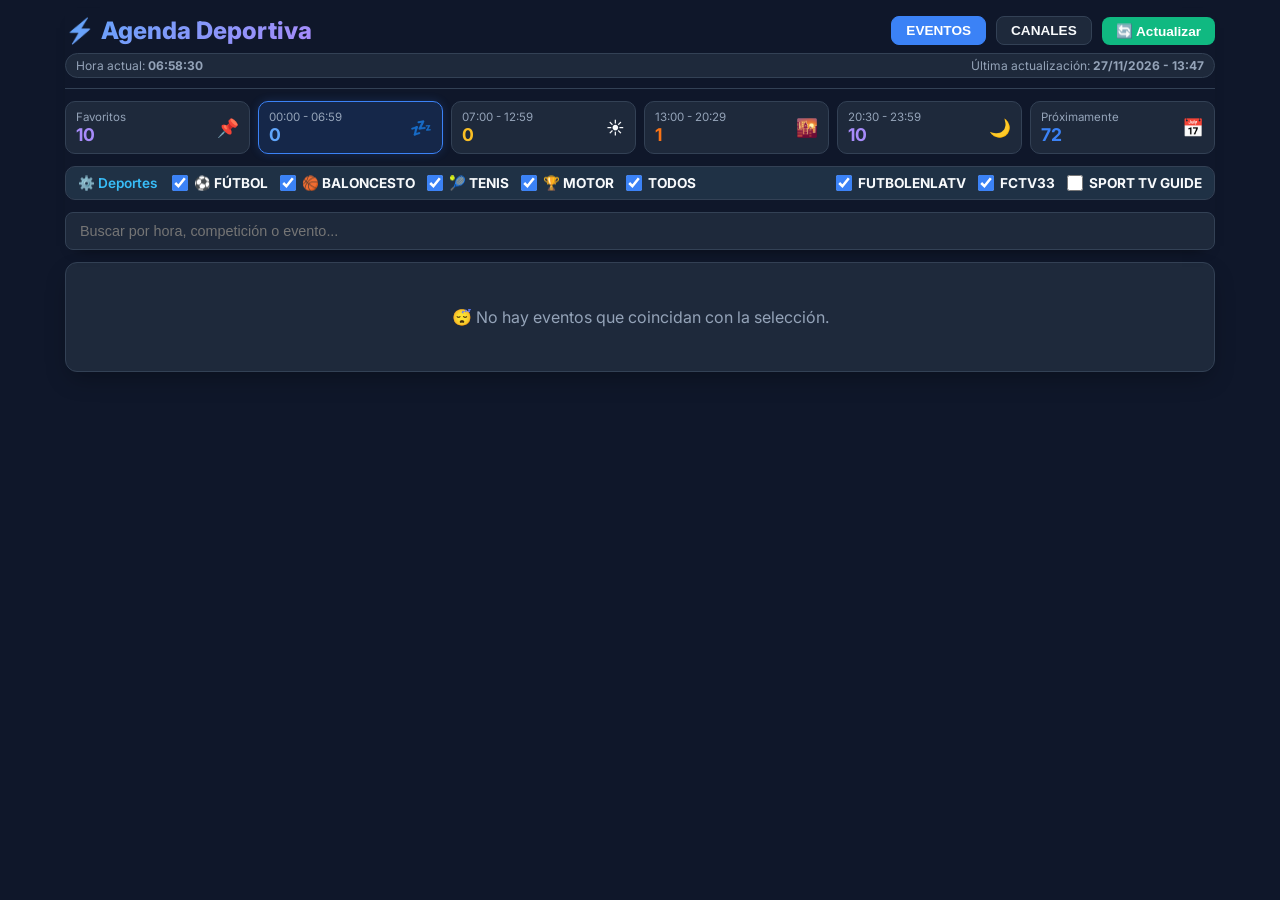
==== commit b7e0bcb2: "Actualización automática de agenda y canales CDN" ====
--- a/index.html
+++ b/index.html
@@ -113,7 +113,7 @@
         </div>
         <div class="last-update">
             <span>Hora actual: <strong id="liveClock">--:--:--</strong></span>
-            <span>Última actualización: <strong>27/11/2026 - 09:25</strong></span>
+            <span>Última actualización: <strong>27/11/2026 - 13:47</strong></span>
         </div>
     </header>
 
@@ -208,7 +208,7 @@
 
     <div class="table-card" id="futbolenlatv-view-container">
         <div class="events-stack" id="futbolenlatvTable">
-            <div class="stg-event-card" data-date="2026-11-27" data-ts="1795791480000" data-time="15:58" data-slot="tarde" data-sport="tenis" data-source="cdnlive" data-comp-key="tenis" data-filtered="false" data-configured="true" data-search="2026 11 27 15 58 tenis atp tour tenis final 8 taca davis sport tv 6 [] bein sports 3 nova sport tennis channel bein sports 1 bein sports 1"><div style="display: flex; align-items: center; gap: 8px; flex-wrap: wrap;"><span class="date-badge today">Hoy</span><span class="time-badge">15:58</span><span class="sport-tag">🎾 TENIS</span><span class="comp-meta">(ATP TOUR)</span><strong class="stg-event-title" style="color: #fff; font-size: 0.9rem;">TÉNIS: FINAL 8 - TAÇA DAVIS</strong></div><div class="stg-channels-row"><a href="#reproductor" class="channel-action stg-cdn-channel" data-ch-name="Sport TV 6 []" data-ch-country="">▶ Sport TV 6 []</a><a href="#reproductor" class="channel-action stg-cdn-channel" data-ch-name="beIN Sports 3" data-ch-country="FR">▶ beIN Sports 3</a><a href="#reproductor" class="channel-action stg-cdn-channel" data-ch-name="Nova Sport" data-ch-country="">▶ Nova Sport</a><a href="#reproductor" class="channel-action stg-cdn-channel" data-ch-name="Tennis Channel" data-ch-country="">▶ Tennis Channel</a><a href="#reproductor" class="channel-action stg-cdn-channel" data-ch-name="beIN SPORTS 1" data-ch-country="">▶ beIN SPORTS 1</a><a href="#reproductor" class="channel-action stg-cdn-channel" data-ch-name="beIN SPORTS 1" data-ch-country="FR">▶ beIN SPORTS 1</a></div></div><div class="stg-event-card" data-date="2026-11-27" data-ts="1795798740000" data-time="17:59" data-slot="tarde" data-sport="tenis" data-source="cdnlive" data-comp-key="tenis" data-filtered="false" data-configured="true" data-search="2026 11 27 17 59 tenis atp tour tenis final 8 taca davis sport tv 6 []"><div style="display: flex; align-items: center; gap: 8px; flex-wrap: wrap;"><span class="date-badge today">Hoy</span><span class="time-badge">17:59</span><span class="sport-tag">🎾 TENIS</span><span class="comp-meta">(ATP TOUR)</span><strong class="stg-event-title" style="color: #fff; font-size: 0.9rem;">TÉNIS: FINAL 8 - TAÇA DAVIS</strong></div><div class="stg-channels-row"><a href="#reproductor" class="channel-action stg-cdn-channel" data-ch-name="Sport TV 6 []" data-ch-country="">▶ Sport TV 6 []</a></div></div><div class="stg-event-card" data-date="2026-11-27" data-ts="1795805940000" data-time="19:59" data-slot="tarde" data-sport="tenis" data-source="cdnlive" data-comp-key="tenis" data-filtered="false" data-configured="true" data-search="2026 11 27 19 59 tenis atp tour tenis final 8 taca davis sport tv 6 []"><div style="display: flex; align-items: center; gap: 8px; flex-wrap: wrap;"><span class="date-badge today">Hoy</span><span class="time-badge">19:59</span><span class="sport-tag">🎾 TENIS</span><span class="comp-meta">(ATP TOUR)</span><strong class="stg-event-title" style="color: #fff; font-size: 0.9rem;">TÉNIS: FINAL 8 - TAÇA DAVIS</strong></div><div class="stg-channels-row"><a href="#reproductor" class="channel-action stg-cdn-channel" data-ch-name="Sport TV 6 []" data-ch-country="">▶ Sport TV 6 []</a></div></div><div class="stg-event-card" data-date="2026-11-27" data-ts="1795806000000" data-time="20:00" data-slot="tarde" data-sport="futbol" data-source="fctv33" data-comp-key="eredivisie" data-filtered="false" data-configured="true" data-search="2026 11 27 20 00 futbol eredivisie groningen willem ii"><div style="display: flex; align-items: center; gap: 8px; flex-wrap: wrap;"><span class="date-badge today">Hoy</span><span class="time-badge">20:00</span><span class="sport-tag">⚽ FÚTBOL</span><span class="comp-meta">(EREDIVISIE)</span><strong class="stg-event-title" style="color: #fff; font-size: 0.9rem;">GRONINGEN - WILLEM II</strong></div><div class="stg-channels-row"><a href="https://www.fctv33go.beauty/football/netherlands-eredivisie-match-4416554/groningen-vs-willem-ii-11-2026.html?icg=RVM&amp;ilang=es" target="_blank" class="channel-action" title="Ver en FCTV33">▶ FCTV33</a></div></div><div class="stg-event-card" data-date="2026-11-27" data-ts="1795807800000" data-time="20:30" data-slot="noche" data-sport="futbol" data-source="futbolenlatv" data-comp-key="bundesliga" data-filtered="false" data-configured="true" data-search="2026 11 27 20 30 futbol bundesliga werder bremen borussia m&#x27;gladbach dazn"><div style="display: flex; align-items: center; gap: 8px; flex-wrap: wrap;"><span class="date-badge today">Hoy</span><span class="time-badge">20:30</span><span class="sport-tag">⚽ FÚTBOL</span><span class="comp-meta">(BUNDESLIGA)</span><strong class="stg-event-title" style="color: #fff; font-size: 0.9rem;">WERDER BREMEN - BORUSSIA M&#x27;GLADBACH</strong></div><div class="stg-channels-row"><span class="tv-badge" title="Canal DAZN">DAZN</span></div></div><div class="stg-event-card" data-date="2026-11-27" data-ts="1795807800000" data-time="20:30" data-slot="noche" data-sport="futbol" data-source="fctv33" data-comp-key="bundesliga" data-filtered="false" data-configured="true" data-search="2026 11 27 20 30 futbol bundesliga sv werder bremen borussia monchengladbach"><div style="display: flex; align-items: center; gap: 8px; flex-wrap: wrap;"><span class="date-badge today">Hoy</span><span class="time-badge">20:30</span><span class="sport-tag">⚽ FÚTBOL</span><span class="comp-meta">(BUNDESLIGA)</span><strong class="stg-event-title" style="color: #fff; font-size: 0.9rem;">SV WERDER BREMEN - BORUSSIA MONCHENGLADBACH</strong></div><div class="stg-channels-row"><a href="https://www.fctv33go.beauty/football/bundesliga-match-4423216/sv-werder-bremen-vs-borussia-monchengladbach-11-2026.html?icg=RVM&amp;ilang=es" target="_blank" class="channel-action" title="Ver en FCTV33">▶ FCTV33</a></div></div><div class="stg-event-card" data-date="2026-11-27" data-ts="1795807800000" data-time="20:30" data-slot="noche" data-sport="futbol" data-source="cdnlive" data-comp-key="bundesliga" data-filtered="false" data-configured="true" data-search="2026 11 27 20 30 futbol bundesliga werder bremen borussia monchengladbach diema sport 3 sky bundesliga 1 sky sport top event dazn eleven 3"><div style="display: flex; align-items: center; gap: 8px; flex-wrap: wrap;"><span class="date-badge today">Hoy</span><span class="time-badge">20:30</span><span class="sport-tag">⚽ FÚTBOL</span><span class="comp-meta">(BUNDESLIGA)</span><strong class="stg-event-title" style="color: #fff; font-size: 0.9rem;">WERDER BREMEN - BORUSSIA MONCHENGLADBACH</strong></div><div class="stg-channels-row"><a href="#reproductor" class="channel-action stg-cdn-channel" data-ch-name="Diema Sport 3" data-ch-country="">▶ Diema Sport 3</a><a href="#reproductor" class="channel-action stg-cdn-channel" data-ch-name="Sky Bundesliga 1" data-ch-country="">▶ Sky Bundesliga 1</a><a href="#reproductor" class="channel-action stg-cdn-channel" data-ch-name="Sky Sport Top Event" data-ch-country="">▶ Sky Sport Top Event</a><a href="#reproductor" class="channel-action stg-cdn-channel" data-ch-name="DAZN Eleven 3" data-ch-country="">▶ DAZN Eleven 3</a></div></div><div class="stg-event-card" data-date="2026-11-27" data-ts="1795808220000" data-time="20:37" data-slot="noche" data-sport="futbol" data-source="cdnlive" data-comp-key="ligue1" data-filtered="false" data-configured="true" data-search="2026 11 27 20 37 futbol ligue 1 brest paris fc eleven sports 3 bein sports usa dazn 1 deutschland sport tv 3 sport tv 3 dazn 1 deutschland"><div style="display: flex; align-items: center; gap: 8px; flex-wrap: wrap;"><span class="date-badge today">Hoy</span><span class="time-badge">20:37</span><span class="sport-tag">⚽ FÚTBOL</span><span class="comp-meta">(LIGUE 1)</span><strong class="stg-event-title" style="color: #fff; font-size: 0.9rem;">BREST - PARIS FC</strong></div><div class="stg-channels-row"><a href="#reproductor" class="channel-action stg-cdn-channel" data-ch-name="Eleven Sports 3" data-ch-country="">▶ Eleven Sports 3</a><a href="#reproductor" class="channel-action stg-cdn-channel" data-ch-name="beIN SPORTS USA" data-ch-country="US">▶ beIN SPORTS USA</a><a href="#reproductor" class="channel-action stg-cdn-channel" data-ch-name="DAZN 1 Deutschland" data-ch-country="">▶ DAZN 1 Deutschland</a><a href="#reproductor" class="channel-action stg-cdn-channel" data-ch-name="Sport TV 3" data-ch-country="PT">▶ Sport TV 3</a><a href="#reproductor" class="channel-action stg-cdn-channel" data-ch-name="Sport TV 3" data-ch-country="">▶ Sport TV 3</a><a href="#reproductor" class="channel-action stg-cdn-channel" data-ch-name="DAZN 1 Deutschland" data-ch-country="US">▶ DAZN 1 Deutschland</a></div></div><div class="stg-event-card" data-date="2026-11-27" data-ts="1795808220000" data-time="20:37" data-slot="noche" data-sport="futbol" data-source="cdnlive" data-comp-key="seriea" data-filtered="false" data-configured="true" data-search="2026 11 27 20 37 futbol serie a venezia bologna tv2 sport x cytavision sports 4 max sport 3 sport tv 2 sport tv 2"><div style="display: flex; align-items: center; gap: 8px; flex-wrap: wrap;"><span class="date-badge today">Hoy</span><span class="time-badge">20:37</span><span class="sport-tag">⚽ FÚTBOL</span><span class="comp-meta">(SERIE A)</span><strong class="stg-event-title" style="color: #fff; font-size: 0.9rem;">VENEZIA - BOLOGNA</strong></div><div class="stg-channels-row"><a href="#reproductor" class="channel-action stg-cdn-channel" data-ch-name="TV2 Sport X" data-ch-country="">▶ TV2 Sport X</a><a href="#reproductor" class="channel-action stg-cdn-channel" data-ch-name="Cytavision Sports 4" data-ch-country="">▶ Cytavision Sports 4</a><a href="#reproductor" class="channel-action stg-cdn-channel" data-ch-name="MAX Sport 3" data-ch-country="">▶ MAX Sport 3</a><a href="#reproductor" class="channel-action stg-cdn-channel" data-ch-name="Sport TV 2" data-ch-country="PT">▶ Sport TV 2</a><a href="#reproductor" class="channel-action stg-cdn-channel" data-ch-name="Sport TV 2" data-ch-country="">▶ Sport TV 2</a></div></div><div class="stg-event-card" data-date="2026-11-27" data-ts="1795808700000" data-time="20:45" data-slot="noche" data-sport="futbol" data-source="fctv33" data-comp-key="ligue1" data-filtered="false" data-configured="true" data-search="2026 11 27 20 45 futbol ligue 1 stade brestois 29 paris fc"><div style="display: flex; align-items: center; gap: 8px; flex-wrap: wrap;"><span class="date-badge today">Hoy</span><span class="time-badge">20:45</span><span class="sport-tag">⚽ FÚTBOL</span><span class="comp-meta">(LIGUE 1)</span><strong class="stg-event-title" style="color: #fff; font-size: 0.9rem;">STADE BRESTOIS 29 - PARIS FC</strong></div><div class="stg-channels-row"><a href="https://www.fctv33go.beauty/football/french-ligue-1-match-4430872/stade-brestois-29-vs-paris-fc-11-2026.html?icg=RVM&amp;ilang=es" target="_blank" class="channel-action" title="Ver en FCTV33">▶ FCTV33</a></div></div><div class="stg-event-card" data-date="2026-11-27" data-ts="1795808700000" data-time="20:45" data-slot="noche" data-sport="futbol" data-source="futbolenlatv" data-comp-key="ligue1" data-filtered="false" data-configured="true" data-search="2026 11 27 20 45 futbol ligue 1 stade brestois paris fc dazn"><div style="display: flex; align-items: center; gap: 8px; flex-wrap: wrap;"><span class="date-badge today">Hoy</span><span class="time-badge">20:45</span><span class="sport-tag">⚽ FÚTBOL</span><span class="comp-meta">(LIGUE 1)</span><strong class="stg-event-title" style="color: #fff; font-size: 0.9rem;">STADE BRESTOIS - PARIS FC</strong></div><div class="stg-channels-row"><span class="tv-badge" title="Canal DAZN">DAZN</span></div></div><div class="stg-event-card" data-date="2026-11-27" data-ts="1795808700000" data-time="20:45" data-slot="noche" data-sport="futbol" data-source="fctv33" data-comp-key="seriea" data-filtered="false" data-configured="true" data-search="2026 11 27 20 45 futbol serie a venezia bologna"><div style="display: flex; align-items: center; gap: 8px; flex-wrap: wrap;"><span class="date-badge today">Hoy</span><span class="time-badge">20:45</span><span class="sport-tag">⚽ FÚTBOL</span><span class="comp-meta">(SERIE A)</span><strong class="stg-event-title" style="color: #fff; font-size: 0.9rem;">VENEZIA - BOLOGNA</strong></div><div class="stg-channels-row"><a href="https://www.fctv33go.beauty/football/italian-serie-a-match-4441513/venezia-vs-bologna-11-2026.html?icg=RVM&amp;ilang=es" target="_blank" class="channel-action" title="Ver en FCTV33">▶ FCTV33</a></div></div><div class="stg-event-card" data-date="2026-11-27" data-ts="1795808700000" data-time="20:45" data-slot="noche" data-sport="futbol" data-source="futbolenlatv" data-comp-key="seriea" data-filtered="false" data-configured="true" data-search="2026 11 27 20 45 futbol serie a venezia fc bologna dazn"><div style="display: flex; align-items: center; gap: 8px; flex-wrap: wrap;"><span class="date-badge today">Hoy</span><span class="time-badge">20:45</span><span class="sport-tag">⚽ FÚTBOL</span><span class="comp-meta">(SERIE A)</span><strong class="stg-event-title" style="color: #fff; font-size: 0.9rem;">VENEZIA FC - BOLOGNA</strong></div><div class="stg-channels-row"><span class="tv-badge" title="Canal DAZN">DAZN</span></div></div><div class="stg-event-card" data-date="2026-11-27" data-ts="1795809000000" data-time="20:50" data-slot="noche" data-sport="futbol" data-source="cdnlive" data-comp-key="premier" data-filtered="false" data-configured="true" data-search="2026 11 27 20 50 futbol premier league nottingham chelsea sky sport premier league sky sports premier league sky sports main event dazn eleven 1"><div style="display: flex; align-items: center; gap: 8px; flex-wrap: wrap;"><span class="date-badge today">Hoy</span><span class="time-badge">20:50</span><span class="sport-tag">⚽ FÚTBOL</span><span class="comp-meta">(PREMIER LEAGUE)</span><strong class="stg-event-title" style="color: #fff; font-size: 0.9rem;">NOTTINGHAM - CHELSEA</strong></div><div class="stg-channels-row"><a href="#reproductor" class="channel-action stg-cdn-channel" data-ch-name="Sky Sport Premier League" data-ch-country="">▶ Sky Sport Premier League</a><a href="#reproductor" class="channel-action stg-cdn-channel" data-ch-name="Sky Sports Premier League" data-ch-country="">▶ Sky Sports Premier League</a><a href="#reproductor" class="channel-action stg-cdn-channel" data-ch-name="Sky Sports Main Event" data-ch-country="">▶ Sky Sports Main Event</a><a href="#reproductor" class="channel-action stg-cdn-channel" data-ch-name="DAZN Eleven 1" data-ch-country="">▶ DAZN Eleven 1</a></div></div><div class="stg-event-card" data-date="2026-11-27" data-ts="1795809600000" data-time="21:00" data-slot="noche" data-sport="futbol" data-source="fctv33" data-comp-key="laliga" data-filtered="false" data-configured="true" data-search="2026 11 27 21 00 futbol laliga ea sports levante racing santander"><div style="display: flex; align-items: center; gap: 8px; flex-wrap: wrap;"><span class="date-badge today">Hoy</span><span class="time-badge">21:00</span><span class="sport-tag">⚽ FÚTBOL</span><span class="comp-meta">(LALIGA EA SPORTS)</span><strong class="stg-event-title" style="color: #fff; font-size: 0.9rem;">LEVANTE - RACING SANTANDER</strong></div><div class="stg-channels-row"><a href="https://www.fctv33go.beauty/football/spanish-la-liga-match-4433704/levante-vs-racing-santander-11-2026.html?icg=RVM&amp;ilang=es" target="_blank" class="channel-action" title="Ver en FCTV33">▶ FCTV33</a></div></div><div class="stg-event-card" data-date="2026-11-27" data-ts="1795809600000" data-time="21:00" data-slot="noche" data-sport="futbol" data-source="futbolenlatv" data-comp-key="laliga" data-filtered="false" data-configured="true" data-search="2026 11 27 21 00 futbol laliga ea sports levante racing santander m+ laliga"><div style="display: flex; align-items: center; gap: 8px; flex-wrap: wrap;"><span class="date-badge today">Hoy</span><span class="time-badge">21:00</span><span class="sport-tag">⚽ FÚTBOL</span><span class="comp-meta">(LALIGA EA SPORTS)</span><strong class="stg-event-title" style="color: #fff; font-size: 0.9rem;">LEVANTE - RACING SANTANDER</strong></div><div class="stg-channels-row"><span class="tv-badge" title="Canal M+ LALIGA">M+ LALIGA</span></div></div><div class="stg-event-card" data-date="2026-11-27" data-ts="1795809600000" data-time="21:00" data-slot="noche" data-sport="futbol" data-source="cdnlive" data-comp-key="laliga" data-filtered="false" data-configured="true" data-search="2026 11 27 21 00 futbol laliga ea sports levante racing santander espn deportes viaplay sports 1 dazn eleven 2 m. laliga"><div style="display: flex; align-items: center; gap: 8px; flex-wrap: wrap;"><span class="date-badge today">Hoy</span><span class="time-badge">21:00</span><span class="sport-tag">⚽ FÚTBOL</span><span class="comp-meta">(LALIGA EA SPORTS)</span><strong class="stg-event-title" style="color: #fff; font-size: 0.9rem;">LEVANTE - RACING SANTANDER</strong></div><div class="stg-channels-row"><a href="#reproductor" class="channel-action stg-cdn-channel" data-ch-name="ESPN Deportes" data-ch-country="">▶ ESPN Deportes</a><a href="#reproductor" class="channel-action stg-cdn-channel" data-ch-name="Viaplay Sports 1" data-ch-country="">▶ Viaplay Sports 1</a><a href="#reproductor" class="channel-action stg-cdn-channel" data-ch-name="DAZN Eleven 2" data-ch-country="">▶ DAZN Eleven 2</a><a href="#reproductor" class="channel-action stg-cdn-channel" data-ch-name="M. LaLiga" data-ch-country="">▶ M. LaLiga</a></div></div><div class="stg-event-card" data-date="2026-11-27" data-ts="1795809600000" data-time="21:00" data-slot="noche" data-sport="futbol" data-source="fctv33" data-comp-key="premier" data-filtered="false" data-configured="true" data-search="2026 11 27 21 00 futbol premier league nottingham forest chelsea"><div style="display: flex; align-items: center; gap: 8px; flex-wrap: wrap;"><span class="date-badge today">Hoy</span><span class="time-badge">21:00</span><span class="sport-tag">⚽ FÚTBOL</span><span class="comp-meta">(PREMIER LEAGUE)</span><strong class="stg-event-title" style="color: #fff; font-size: 0.9rem;">NOTTINGHAM FOREST - CHELSEA</strong></div><div class="stg-channels-row"><a href="https://www.fctv33go.beauty/football/english-premier-league-match-4420367/nottingham-forest-vs-chelsea-11-2026.html?icg=RVM&amp;ilang=es" target="_blank" class="channel-action" title="Ver en FCTV33">▶ FCTV33</a></div></div><div class="stg-event-card" data-date="2026-11-27" data-ts="1795809600000" data-time="21:00" data-slot="noche" data-sport="futbol" data-source="futbolenlatv" data-comp-key="premier" data-filtered="false" data-configured="true" data-search="2026 11 27 21 00 futbol premier league nottingham forest chelsea dazn dazn 1"><div style="display: flex; align-items: center; gap: 8px; flex-wrap: wrap;"><span class="date-badge today">Hoy</span><span class="time-badge">21:00</span><span class="sport-tag">⚽ FÚTBOL</span><span class="comp-meta">(PREMIER LEAGUE)</span><strong class="stg-event-title" style="color: #fff; font-size: 0.9rem;">NOTTINGHAM FOREST - CHELSEA</strong></div><div class="stg-channels-row"><span class="tv-badge" title="Canal DAZN">DAZN</span><span class="tv-badge" title="Canal DAZN 1">DAZN 1</span></div></div><div class="stg-event-card" data-date="2026-11-28" data-ts="1795824000000" data-time="01:00" data-slot="madrugada" data-sport="baloncesto" data-source="fctv33" data-comp-key="nba" data-filtered="false" data-configured="true" data-search="2026 11 28 01 00 baloncesto nba new york knicks miami heat"><div style="display: flex; align-items: center; gap: 8px; flex-wrap: wrap;"><span class="date-badge">28/11</span><span class="time-badge">01:00</span><span class="sport-tag">🏀 BALONCESTO</span><span class="comp-meta">(NBA)</span><strong class="stg-event-title" style="color: #fff; font-size: 0.9rem;">NEW YORK KNICKS - MIAMI HEAT</strong></div><div class="stg-channels-row"><a href="https://www.fctv33go.beauty/basketball/national-basketball-association-match-2282800/new-york-knicks-vs-miami-heat-11-2026.html?icg=RVM&amp;ilang=es" target="_blank" class="channel-action" title="Ver en FCTV33">▶ FCTV33</a></div></div><div class="stg-event-card" data-date="2026-11-28" data-ts="1795824000000" data-time="01:00" data-slot="madrugada" data-sport="baloncesto" data-source="futbolenlatv" data-comp-key="nba" data-filtered="false" data-configured="true" data-search="2026 11 28 01 00 baloncesto nba new york knicks miami heat amazon prime video"><div style="display: flex; align-items: center; gap: 8px; flex-wrap: wrap;"><span class="date-badge">28/11</span><span class="time-badge">01:00</span><span class="sport-tag">🏀 BALONCESTO</span><span class="comp-meta">(NBA)</span><strong class="stg-event-title" style="color: #fff; font-size: 0.9rem;">NEW YORK KNICKS - MIAMI HEAT</strong></div><div class="stg-channels-row"><span class="tv-badge" title="Canal Amazon Prime Video">Amazon Prime Video</span></div></div><div class="stg-event-card" data-date="2026-11-28" data-ts="1795825800000" data-time="01:30" data-slot="madrugada" data-sport="baloncesto" data-source="fctv33" data-comp-key="nba" data-filtered="false" data-configured="true" data-search="2026 11 28 01 30 baloncesto nba indiana pacers philadelphia 76ers"><div style="display: flex; align-items: center; gap: 8px; flex-wrap: wrap;"><span class="date-badge">28/11</span><span class="time-badge">01:30</span><span class="sport-tag">🏀 BALONCESTO</span><span class="comp-meta">(NBA)</span><strong class="stg-event-title" style="color: #fff; font-size: 0.9rem;">INDIANA PACERS - PHILADELPHIA 76ERS</strong></div><div class="stg-channels-row"><a href="https://www.fctv33go.beauty/basketball/national-basketball-association-match-2282807/indiana-pacers-vs-philadelphia-76ers-11-2026.html?icg=RVM&amp;ilang=es" target="_blank" class="channel-action" title="Ver en FCTV33">▶ FCTV33</a></div></div><div class="stg-event-card" data-date="2026-11-28" data-ts="1795825800000" data-time="01:30" data-slot="madrugada" data-sport="baloncesto" data-source="fctv33" data-comp-key="nba" data-filtered="false" data-configured="true" data-search="2026 11 28 01 30 baloncesto nba toronto raptors brooklyn nets"><div style="display: flex; align-items: center; gap: 8px; flex-wrap: wrap;"><span class="date-badge">28/11</span><span class="time-badge">01:30</span><span class="sport-tag">🏀 BALONCESTO</span><span class="comp-meta">(NBA)</span><strong class="stg-event-title" style="color: #fff; font-size: 0.9rem;">TORONTO RAPTORS - BROOKLYN NETS</strong></div><div class="stg-channels-row"><a href="https://www.fctv33go.beauty/basketball/national-basketball-association-match-2282808/toronto-raptors-vs-brooklyn-nets-11-2026.html?icg=RVM&amp;ilang=es" target="_blank" class="channel-action" title="Ver en FCTV33">▶ FCTV33</a></div></div><div class="stg-event-card" data-date="2026-11-28" data-ts="1795825800000" data-time="01:30" data-slot="madrugada" data-sport="baloncesto" data-source="fctv33" data-comp-key="nba" data-filtered="false" data-configured="true" data-search="2026 11 28 01 30 baloncesto nba detroit pistons milwaukee bucks"><div style="display: flex; align-items: center; gap: 8px; flex-wrap: wrap;"><span class="date-badge">28/11</span><span class="time-badge">01:30</span><span class="sport-tag">🏀 BALONCESTO</span><span class="comp-meta">(NBA)</span><strong class="stg-event-title" style="color: #fff; font-size: 0.9rem;">DETROIT PISTONS - MILWAUKEE BUCKS</strong></div><div class="stg-channels-row"><a href="https://www.fctv33go.beauty/basketball/national-basketball-association-match-2282806/detroit-pistons-vs-milwaukee-bucks-11-2026.html?icg=RVM&amp;ilang=es" target="_blank" class="channel-action" title="Ver en FCTV33">▶ FCTV33</a></div></div><div class="stg-event-card" data-date="2026-11-28" data-ts="1795827600000" data-time="02:00" data-slot="madrugada" data-sport="baloncesto" data-source="fctv33" data-comp-key="nba" data-filtered="false" data-configured="true" data-search="2026 11 28 02 00 baloncesto nba boston celtics atlanta hawks"><div style="display: flex; align-items: center; gap: 8px; flex-wrap: wrap;"><span class="date-badge">28/11</span><span class="time-badge">02:00</span><span class="sport-tag">🏀 BALONCESTO</span><span class="comp-meta">(NBA)</span><strong class="stg-event-title" style="color: #fff; font-size: 0.9rem;">BOSTON CELTICS - ATLANTA HAWKS</strong></div><div class="stg-channels-row"><a href="https://www.fctv33go.beauty/basketball/national-basketball-association-match-2282811/boston-celtics-vs-atlanta-hawks-11-2026.html?icg=RVM&amp;ilang=es" target="_blank" class="channel-action" title="Ver en FCTV33">▶ FCTV33</a></div></div><div class="stg-event-card" data-date="2026-11-28" data-ts="1795829400000" data-time="02:30" data-slot="madrugada" data-sport="baloncesto" data-source="fctv33" data-comp-key="nba" data-filtered="false" data-configured="true" data-search="2026 11 28 02 30 baloncesto nba minnesota timberwolves memphis grizzlies"><div style="display: flex; align-items: center; gap: 8px; flex-wrap: wrap;"><span class="date-badge">28/11</span><span class="time-badge">02:30</span><span class="sport-tag">🏀 BALONCESTO</span><span class="comp-meta">(NBA)</span><strong class="stg-event-title" style="color: #fff; font-size: 0.9rem;">MINNESOTA TIMBERWOLVES - MEMPHIS GRIZZLIES</strong></div><div class="stg-channels-row"><a href="https://www.fctv33go.beauty/basketball/national-basketball-association-match-2282821/minnesota-timberwolves-vs-memphis-grizzlies-11-2026.html?icg=RVM&amp;ilang=es" target="_blank" class="channel-action" title="Ver en FCTV33">▶ FCTV33</a></div></div><div class="stg-event-card" data-date="2026-11-28" data-ts="1795831200000" data-time="03:00" data-slot="madrugada" data-sport="baloncesto" data-source="fctv33" data-comp-key="nba" data-filtered="false" data-configured="true" data-search="2026 11 28 03 00 baloncesto nba phoenix suns dallas mavericks"><div style="display: flex; align-items: center; gap: 8px; flex-wrap: wrap;"><span class="date-badge">28/11</span><span class="time-badge">03:00</span><span class="sport-tag">🏀 BALONCESTO</span><span class="comp-meta">(NBA)</span><strong class="stg-event-title" style="color: #fff; font-size: 0.9rem;">PHOENIX SUNS - DALLAS MAVERICKS</strong></div><div class="stg-channels-row"><a href="https://www.fctv33go.beauty/basketball/national-basketball-association-match-2282822/phoenix-suns-vs-dallas-mavericks-11-2026.html?icg=RVM&amp;ilang=es" target="_blank" class="channel-action" title="Ver en FCTV33">▶ FCTV33</a></div></div><div class="stg-event-card" data-date="2026-11-28" data-ts="1795833000000" data-time="03:30" data-slot="madrugada" data-sport="baloncesto" data-source="fctv33" data-comp-key="nba" data-filtered="false" data-configured="true" data-search="2026 11 28 03 30 baloncesto nba san antonio spurs los angeles lakers"><div style="display: flex; align-items: center; gap: 8px; flex-wrap: wrap;"><span class="date-badge">28/11</span><span class="time-badge">03:30</span><span class="sport-tag">🏀 BALONCESTO</span><span class="comp-meta">(NBA)</span><strong class="stg-event-title" style="color: #fff; font-size: 0.9rem;">SAN ANTONIO SPURS - LOS ANGELES LAKERS</strong></div><div class="stg-channels-row"><a href="https://www.fctv33go.beauty/basketball/national-basketball-association-match-2282824/san-antonio-spurs-vs-los-angeles-lakers-11-2026.html?icg=RVM&amp;ilang=es" target="_blank" class="channel-action" title="Ver en FCTV33">▶ FCTV33</a></div></div><div class="stg-event-card" data-date="2026-11-28" data-ts="1795833000000" data-time="03:30" data-slot="madrugada" data-sport="baloncesto" data-source="futbolenlatv" data-comp-key="nba" data-filtered="false" data-configured="true" data-search="2026 11 28 03 30 baloncesto nba san antonio spurs los angeles lakers amazon prime video"><div style="display: flex; align-items: center; gap: 8px; flex-wrap: wrap;"><span class="date-badge">28/11</span><span class="time-badge">03:30</span><span class="sport-tag">🏀 BALONCESTO</span><span class="comp-meta">(NBA)</span><strong class="stg-event-title" style="color: #fff; font-size: 0.9rem;">SAN ANTONIO SPURS - LOS ANGELES LAKERS</strong></div><div class="stg-channels-row"><span class="tv-badge" title="Canal Amazon Prime Video">Amazon Prime Video</span></div></div><div class="stg-event-card" data-date="2026-11-28" data-ts="1795833000000" data-time="03:30" data-slot="madrugada" data-sport="baloncesto" data-source="fctv33" data-comp-key="nba" data-filtered="false" data-configured="true" data-search="2026 11 28 03 30 baloncesto nba los angeles clippers new orleans pelicans"><div style="display: flex; align-items: center; gap: 8px; flex-wrap: wrap;"><span class="date-badge">28/11</span><span class="time-badge">03:30</span><span class="sport-tag">🏀 BALONCESTO</span><span class="comp-meta">(NBA)</span><strong class="stg-event-title" style="color: #fff; font-size: 0.9rem;">LOS ANGELES CLIPPERS - NEW ORLEANS PELICANS</strong></div><div class="stg-channels-row"><a href="https://www.fctv33go.beauty/basketball/national-basketball-association-match-2282826/los-angeles-clippers-vs-new-orleans-pelicans-11-2026.html?icg=RVM&amp;ilang=es" target="_blank" class="channel-action" title="Ver en FCTV33">▶ FCTV33</a></div></div><div class="stg-event-card" data-date="2026-11-28" data-ts="1795833000000" data-time="03:30" data-slot="madrugada" data-sport="baloncesto" data-source="fctv33" data-comp-key="nba" data-filtered="false" data-configured="true" data-search="2026 11 28 03 30 baloncesto nba portland trail blazers golden state warriors"><div style="display: flex; align-items: center; gap: 8px; flex-wrap: wrap;"><span class="date-badge">28/11</span><span class="time-badge">03:30</span><span class="sport-tag">🏀 BALONCESTO</span><span class="comp-meta">(NBA)</span><strong class="stg-event-title" style="color: #fff; font-size: 0.9rem;">PORTLAND TRAIL BLAZERS - GOLDEN STATE WARRIORS</strong></div><div class="stg-channels-row"><a href="https://www.fctv33go.beauty/basketball/national-basketball-association-match-2282827/portland-trail-blazers-vs-golden-state-warriors-11-2026.html?icg=RVM&amp;ilang=es" target="_blank" class="channel-action" title="Ver en FCTV33">▶ FCTV33</a></div></div><div class="stg-event-card" data-date="2026-11-28" data-ts="1795833000000" data-time="03:30" data-slot="madrugada" data-sport="baloncesto" data-source="fctv33" data-comp-key="nba" data-filtered="false" data-configured="true" data-search="2026 11 28 03 30 baloncesto nba utah jazz denver nuggets"><div style="display: flex; align-items: center; gap: 8px; flex-wrap: wrap;"><span class="date-badge">28/11</span><span class="time-badge">03:30</span><span class="sport-tag">🏀 BALONCESTO</span><span class="comp-meta">(NBA)</span><strong class="stg-event-title" style="color: #fff; font-size: 0.9rem;">UTAH JAZZ - DENVER NUGGETS</strong></div><div class="stg-channels-row"><a href="https://www.fctv33go.beauty/basketball/national-basketball-association-match-2282825/utah-jazz-vs-denver-nuggets-11-2026.html?icg=RVM&amp;ilang=es" target="_blank" class="channel-action" title="Ver en FCTV33">▶ FCTV33</a></div></div><div class="stg-event-card" data-date="2026-11-28" data-ts="1795863600000" data-time="12:00" data-slot="manana" data-sport="tenis" data-source="futbolenlatv" data-comp-key="tenis" data-filtered="true" data-configured="true" data-search="2026 11 28 12 00 tenis davis cup finals semifinal 2 partido 1 gran bretana espana m+ vamos m+ deportes 2"><div style="display: flex; align-items: center; gap: 8px; flex-wrap: wrap;"><span class="date-badge">28/11</span><span class="time-badge">12:00</span><span class="sport-tag">🎾 TENIS</span><span class="comp-meta">(<span class="favorite-pin" title="Favorito" aria-label="Favorito">📌</span>DAVIS CUP FINALS)</span><strong class="stg-event-title" style="color: #fff; font-size: 0.9rem;">SEMIFINAL 2 - PARTIDO 1 - GRAN BRETAÑA - ESPAÑA</strong></div><div class="stg-channels-row"><span class="tv-badge" title="Canal M+ Vamos">M+ Vamos</span><span class="tv-badge" title="Canal M+ Deportes 2">M+ Deportes 2</span></div></div><div class="stg-event-card" data-date="2026-11-28" data-ts="1795870800000" data-time="14:00" data-slot="tarde" data-sport="tenis" data-source="futbolenlatv" data-comp-key="tenis" data-filtered="true" data-configured="true" data-search="2026 11 28 14 00 tenis davis cup finals semifinal 2 partido 2 gran bretana espana m+ vamos m+ deportes 2"><div style="display: flex; align-items: center; gap: 8px; flex-wrap: wrap;"><span class="date-badge">28/11</span><span class="time-badge">14:00</span><span class="sport-tag">🎾 TENIS</span><span class="comp-meta">(<span class="favorite-pin" title="Favorito" aria-label="Favorito">📌</span>DAVIS CUP FINALS)</span><strong class="stg-event-title" style="color: #fff; font-size: 0.9rem;">SEMIFINAL 2 - PARTIDO 2 - GRAN BRETAÑA - ESPAÑA</strong></div><div class="stg-channels-row"><span class="tv-badge" title="Canal M+ Vamos">M+ Vamos</span><span class="tv-badge" title="Canal M+ Deportes 2">M+ Deportes 2</span></div></div><div class="stg-event-card" data-date="2026-11-28" data-ts="1795870800000" data-time="14:00" data-slot="tarde" data-sport="futbol" data-source="futbolenlatv" data-comp-key="laliga" data-filtered="false" data-configured="true" data-search="2026 11 28 14 00 futbol laliga ea sports real betis rayo vallecano m+ laliga"><div style="display: flex; align-items: center; gap: 8px; flex-wrap: wrap;"><span class="date-badge">28/11</span><span class="time-badge">14:00</span><span class="sport-tag">⚽ FÚTBOL</span><span class="comp-meta">(LALIGA EA SPORTS)</span><strong class="stg-event-title" style="color: #fff; font-size: 0.9rem;">REAL BETIS - RAYO VALLECANO</strong></div><div class="stg-channels-row"><span class="tv-badge" title="Canal M+ LALIGA">M+ LALIGA</span></div></div><div class="stg-event-card" data-date="2026-11-28" data-ts="1795872660000" data-time="14:31" data-slot="tarde" data-sport="motor" data-source="cdnlive" data-comp-key="motor" data-filtered="false" data-configured="true" data-search="2026 11 28 14 31 motor motogp motogp motogp motogp corrida sprint gp of valencia moto gp sky sport mix sport tv 4"><div style="display: flex; align-items: center; gap: 8px; flex-wrap: wrap;"><span class="date-badge">28/11</span><span class="time-badge">14:31</span><span class="sport-tag">🏆 MOTOR</span><span class="comp-meta">(MOTOGP)</span><strong class="stg-event-title" style="color: #fff; font-size: 0.9rem;">MOTOGP - MOTOGP - MOTOGP: CORRIDA SPRINT - GP OF VALENCIA - MOTO GP</strong></div><div class="stg-channels-row"><a href="#reproductor" class="channel-action stg-cdn-channel" data-ch-name="Sky Sport Mix" data-ch-country="">▶ Sky Sport Mix</a><a href="#reproductor" class="channel-action stg-cdn-channel" data-ch-name="Sport TV 4" data-ch-country="">▶ Sport TV 4</a></div></div><div class="stg-event-card" data-date="2026-11-28" data-ts="1795874400000" data-time="15:00" data-slot="tarde" data-sport="motor" data-source="futbolenlatv" data-comp-key="motor" data-filtered="true" data-configured="true" data-search="2026 11 28 15 00 motor motogp motogp g.p. c. valenciana (ricardo tormo) sprint dazn dazn motogp movistar plus+ dazn app gratis"><div style="display: flex; align-items: center; gap: 8px; flex-wrap: wrap;"><span class="date-badge">28/11</span><span class="time-badge">15:00</span><span class="sport-tag">🏆 MOTOR</span><span class="comp-meta">(<span class="favorite-pin" title="Favorito" aria-label="Favorito">📌</span>MOTOGP)</span><strong class="stg-event-title" style="color: #fff; font-size: 0.9rem;">MOTOGP - G.P. C. VALENCIANA (RICARDO TORMO) - SPRINT</strong></div><div class="stg-channels-row"><span class="tv-badge" title="Canal DAZN">DAZN</span><span class="tv-badge" title="Canal DAZN MotoGP">DAZN MotoGP</span><span class="tv-badge" title="Canal Movistar Plus+">Movistar Plus+</span><span class="tv-badge" title="Canal DAZN App Gratis">DAZN App Gratis</span></div></div><div class="stg-event-card" data-date="2026-11-28" data-ts="1795874400000" data-time="15:00" data-slot="tarde" data-sport="futbol" data-source="futbolenlatv" data-comp-key="seriea" data-filtered="false" data-configured="true" data-search="2026 11 28 15 00 futbol serie a frosinone parma dazn"><div style="display: flex; align-items: center; gap: 8px; flex-wrap: wrap;"><span class="date-badge">28/11</span><span class="time-badge">15:00</span><span class="sport-tag">⚽ FÚTBOL</span><span class="comp-meta">(SERIE A)</span><strong class="stg-event-title" style="color: #fff; font-size: 0.9rem;">FROSINONE - PARMA</strong></div><div class="stg-channels-row"><span class="tv-badge" title="Canal DAZN">DAZN</span></div></div><div class="stg-event-card" data-date="2026-11-28" data-ts="1795876200000" data-time="15:30" data-slot="tarde" data-sport="futbol" data-source="futbolenlatv" data-comp-key="bundesliga" data-filtered="false" data-configured="true" data-search="2026 11 28 15 30 futbol bundesliga hamburger sv fc bayern dazn"><div style="display: flex; align-items: center; gap: 8px; flex-wrap: wrap;"><span class="date-badge">28/11</span><span class="time-badge">15:30</span><span class="sport-tag">⚽ FÚTBOL</span><span class="comp-meta">(BUNDESLIGA)</span><strong class="stg-event-title" style="color: #fff; font-size: 0.9rem;">HAMBURGER SV - FC BAYERN</strong></div><div class="stg-channels-row"><span class="tv-badge" title="Canal DAZN">DAZN</span></div></div><div class="stg-event-card" data-date="2026-11-28" data-ts="1795876200000" data-time="15:30" data-slot="tarde" data-sport="futbol" data-source="futbolenlatv" data-comp-key="bundesliga" data-filtered="false" data-configured="true" data-search="2026 11 28 15 30 futbol bundesliga mainz 05 1. fc union berlin dazn"><div style="display: flex; align-items: center; gap: 8px; flex-wrap: wrap;"><span class="date-badge">28/11</span><span class="time-badge">15:30</span><span class="sport-tag">⚽ FÚTBOL</span><span class="comp-meta">(BUNDESLIGA)</span><strong class="stg-event-title" style="color: #fff; font-size: 0.9rem;">MAINZ 05 - 1. FC UNION BERLIN</strong></div><div class="stg-channels-row"><span class="tv-badge" title="Canal DAZN">DAZN</span></div></div><div class="stg-event-card" data-date="2026-11-28" data-ts="1795876200000" data-time="15:30" data-slot="tarde" data-sport="futbol" data-source="futbolenlatv" data-comp-key="bundesliga" data-filtered="false" data-configured="true" data-search="2026 11 28 15 30 futbol bundesliga fc köln sv elversberg dazn"><div style="display: flex; align-items: center; gap: 8px; flex-wrap: wrap;"><span class="date-badge">28/11</span><span class="time-badge">15:30</span><span class="sport-tag">⚽ FÚTBOL</span><span class="comp-meta">(BUNDESLIGA)</span><strong class="stg-event-title" style="color: #fff; font-size: 0.9rem;">FC KÖLN - SV ELVERSBERG</strong></div><div class="stg-channels-row"><span class="tv-badge" title="Canal DAZN">DAZN</span></div></div><div class="stg-event-card" data-date="2026-11-28" data-ts="1795876200000" data-time="15:30" data-slot="tarde" data-sport="futbol" data-source="futbolenlatv" data-comp-key="bundesliga" data-filtered="false" data-configured="true" data-search="2026 11 28 15 30 futbol bundesliga paderborn 07 schalke 04 dazn"><div style="display: flex; align-items: center; gap: 8px; flex-wrap: wrap;"><span class="date-badge">28/11</span><span class="time-badge">15:30</span><span class="sport-tag">⚽ FÚTBOL</span><span class="comp-meta">(BUNDESLIGA)</span><strong class="stg-event-title" style="color: #fff; font-size: 0.9rem;">PADERBORN 07 - SCHALKE 04</strong></div><div class="stg-channels-row"><span class="tv-badge" title="Canal DAZN">DAZN</span></div></div><div class="stg-event-card" data-date="2026-11-28" data-ts="1795878000000" data-time="16:00" data-slot="tarde" data-sport="tenis" data-source="futbolenlatv" data-comp-key="tenis" data-filtered="true" data-configured="true" data-search="2026 11 28 16 00 tenis davis cup finals semifinal 2 partido 3 (dobles) gran bretana espana m+ vamos m+ deportes 2"><div style="display: flex; align-items: center; gap: 8px; flex-wrap: wrap;"><span class="date-badge">28/11</span><span class="time-badge">16:00</span><span class="sport-tag">🎾 TENIS</span><span class="comp-meta">(<span class="favorite-pin" title="Favorito" aria-label="Favorito">📌</span>DAVIS CUP FINALS)</span><strong class="stg-event-title" style="color: #fff; font-size: 0.9rem;">SEMIFINAL 2 - PARTIDO 3 (DOBLES) - GRAN BRETAÑA - ESPAÑA</strong></div><div class="stg-channels-row"><span class="tv-badge" title="Canal M+ Vamos">M+ Vamos</span><span class="tv-badge" title="Canal M+ Deportes 2">M+ Deportes 2</span></div></div><div class="stg-event-card" data-date="2026-11-28" data-ts="1795878000000" data-time="16:00" data-slot="tarde" data-sport="futbol" data-source="futbolenlatv" data-comp-key="premier" data-filtered="false" data-configured="true" data-search="2026 11 28 16 00 futbol premier league manchester utd. brentford dazn dazn 1"><div style="display: flex; align-items: center; gap: 8px; flex-wrap: wrap;"><span class="date-badge">28/11</span><span class="time-badge">16:00</span><span class="sport-tag">⚽ FÚTBOL</span><span class="comp-meta">(PREMIER LEAGUE)</span><strong class="stg-event-title" style="color: #fff; font-size: 0.9rem;">MANCHESTER UTD. - BRENTFORD</strong></div><div class="stg-channels-row"><span class="tv-badge" title="Canal DAZN">DAZN</span><span class="tv-badge" title="Canal DAZN 1">DAZN 1</span></div></div><div class="stg-event-card" data-date="2026-11-28" data-ts="1795878000000" data-time="16:00" data-slot="tarde" data-sport="futbol" data-source="futbolenlatv" data-comp-key="premier" data-filtered="false" data-configured="true" data-search="2026 11 28 16 00 futbol premier league leeds utd coventry city dazn dazn 2"><div style="display: flex; align-items: center; gap: 8px; flex-wrap: wrap;"><span class="date-badge">28/11</span><span class="time-badge">16:00</span><span class="sport-tag">⚽ FÚTBOL</span><span class="comp-meta">(PREMIER LEAGUE)</span><strong class="stg-event-title" style="color: #fff; font-size: 0.9rem;">LEEDS UTD - COVENTRY CITY</strong></div><div class="stg-channels-row"><span class="tv-badge" title="Canal DAZN">DAZN</span><span class="tv-badge" title="Canal DAZN 2">DAZN 2</span></div></div><div class="stg-event-card" data-date="2026-11-28" data-ts="1795878900000" data-time="16:15" data-slot="tarde" data-sport="futbol" data-source="futbolenlatv" data-comp-key="laliga" data-filtered="false" data-configured="true" data-search="2026 11 28 16 15 futbol laliga ea sports malaga athletic club dazn laliga dazn dazn app gratis"><div style="display: flex; align-items: center; gap: 8px; flex-wrap: wrap;"><span class="date-badge">28/11</span><span class="time-badge">16:15</span><span class="sport-tag">⚽ FÚTBOL</span><span class="comp-meta">(LALIGA EA SPORTS)</span><strong class="stg-event-title" style="color: #fff; font-size: 0.9rem;">MÁLAGA - ATHLETIC CLUB</strong></div><div class="stg-channels-row"><span class="tv-badge" title="Canal DAZN LaLiga">DAZN LaLiga</span><span class="tv-badge" title="Canal DAZN">DAZN</span><span class="tv-badge" title="Canal DAZN App Gratis">DAZN App Gratis</span></div></div><div class="stg-event-card" data-date="2026-11-28" data-ts="1795882500000" data-time="17:15" data-slot="tarde" data-sport="futbol" data-source="futbolenlatv" data-comp-key="ligue1" data-filtered="false" data-configured="true" data-search="2026 11 28 17 15 futbol ligue 1 angers lens dazn"><div style="display: flex; align-items: center; gap: 8px; flex-wrap: wrap;"><span class="date-badge">28/11</span><span class="time-badge">17:15</span><span class="sport-tag">⚽ FÚTBOL</span><span class="comp-meta">(LIGUE 1)</span><strong class="stg-event-title" style="color: #fff; font-size: 0.9rem;">ANGERS - LENS</strong></div><div class="stg-channels-row"><span class="tv-badge" title="Canal DAZN">DAZN</span></div></div><div class="stg-event-card" data-date="2026-11-28" data-ts="1795885200000" data-time="18:00" data-slot="tarde" data-sport="futbol" data-source="futbolenlatv" data-comp-key="seriea" data-filtered="false" data-configured="true" data-search="2026 11 28 18 00 futbol serie a torino lazio dazn"><div style="display: flex; align-items: center; gap: 8px; flex-wrap: wrap;"><span class="date-badge">28/11</span><span class="time-badge">18:00</span><span class="sport-tag">⚽ FÚTBOL</span><span class="comp-meta">(SERIE A)</span><strong class="stg-event-title" style="color: #fff; font-size: 0.9rem;">TORINO - LAZIO</strong></div><div class="stg-channels-row"><span class="tv-badge" title="Canal DAZN">DAZN</span></div></div><div class="stg-event-card" data-date="2026-11-28" data-ts="1795887000000" data-time="18:30" data-slot="tarde" data-sport="futbol" data-source="futbolenlatv" data-comp-key="bundesliga" data-filtered="false" data-configured="true" data-search="2026 11 28 18 30 futbol bundesliga stuttgart eintracht frankfurt dazn"><div style="display: flex; align-items: center; gap: 8px; flex-wrap: wrap;"><span class="date-badge">28/11</span><span class="time-badge">18:30</span><span class="sport-tag">⚽ FÚTBOL</span><span class="comp-meta">(BUNDESLIGA)</span><strong class="stg-event-title" style="color: #fff; font-size: 0.9rem;">STUTTGART - EINTRACHT FRANKFURT</strong></div><div class="stg-channels-row"><span class="tv-badge" title="Canal DAZN">DAZN</span></div></div><div class="stg-event-card" data-date="2026-11-28" data-ts="1795887000000" data-time="18:30" data-slot="tarde" data-sport="futbol" data-source="futbolenlatv" data-comp-key="laliga" data-filtered="false" data-configured="true" data-search="2026 11 28 18 30 futbol laliga ea sports elche at. madrid m+ laliga movistar plus+"><div style="display: flex; align-items: center; gap: 8px; flex-wrap: wrap;"><span class="date-badge">28/11</span><span class="time-badge">18:30</span><span class="sport-tag">⚽ FÚTBOL</span><span class="comp-meta">(LALIGA EA SPORTS)</span><strong class="stg-event-title" style="color: #fff; font-size: 0.9rem;">ELCHE - AT. MADRID</strong></div><div class="stg-channels-row"><span class="tv-badge" title="Canal M+ LALIGA">M+ LALIGA</span><span class="tv-badge" title="Canal Movistar Plus+">Movistar Plus+</span></div></div><div class="stg-event-card" data-date="2026-11-28" data-ts="1795887000000" data-time="18:30" data-slot="tarde" data-sport="futbol" data-source="futbolenlatv" data-comp-key="premier" data-filtered="false" data-configured="true" data-search="2026 11 28 18 30 futbol premier league ipswich town aston villa dazn dazn 1"><div style="display: flex; align-items: center; gap: 8px; flex-wrap: wrap;"><span class="date-badge">28/11</span><span class="time-badge">18:30</span><span class="sport-tag">⚽ FÚTBOL</span><span class="comp-meta">(PREMIER LEAGUE)</span><strong class="stg-event-title" style="color: #fff; font-size: 0.9rem;">IPSWICH TOWN - ASTON VILLA</strong></div><div class="stg-channels-row"><span class="tv-badge" title="Canal DAZN">DAZN</span><span class="tv-badge" title="Canal DAZN 1">DAZN 1</span></div></div><div class="stg-event-card" data-date="2026-11-28" data-ts="1795887900000" data-time="18:45" data-slot="tarde" data-sport="futbol" data-source="futbolenlatv" data-comp-key="eredivisie" data-filtered="false" data-configured="true" data-search="2026 11 28 18 45 futbol eredivisie psv eindhoven go ahead eagles dazn"><div style="display: flex; align-items: center; gap: 8px; flex-wrap: wrap;"><span class="date-badge">28/11</span><span class="time-badge">18:45</span><span class="sport-tag">⚽ FÚTBOL</span><span class="comp-meta">(EREDIVISIE)</span><strong class="stg-event-title" style="color: #fff; font-size: 0.9rem;">PSV EINDHOVEN - GO AHEAD EAGLES</strong></div><div class="stg-channels-row"><span class="tv-badge" title="Canal DAZN">DAZN</span></div></div><div class="stg-event-card" data-date="2026-11-28" data-ts="1795888800000" data-time="19:00" data-slot="tarde" data-sport="motor" data-source="futbolenlatv" data-comp-key="motor" data-filtered="true" data-configured="true" data-search="2026 11 28 19 00 motor formula 1 formula 1 g.p. catar (losail) clasificacion dazn dazn f1"><div style="display: flex; align-items: center; gap: 8px; flex-wrap: wrap;"><span class="date-badge">28/11</span><span class="time-badge">19:00</span><span class="sport-tag">🏆 MOTOR</span><span class="comp-meta">(<span class="favorite-pin" title="Favorito" aria-label="Favorito">📌</span>FÓRMULA 1)</span><strong class="stg-event-title" style="color: #fff; font-size: 0.9rem;">FÓRMULA 1 - G.P. CATAR (LOSAIL) - CLASIFICACIÓN</strong></div><div class="stg-channels-row"><span class="tv-badge" title="Canal DAZN">DAZN</span><span class="tv-badge" title="Canal DAZN F1">DAZN F1</span></div></div><div class="stg-event-card" data-date="2026-11-28" data-ts="1795895100000" data-time="20:45" data-slot="noche" data-sport="futbol" data-source="futbolenlatv" data-comp-key="ligue1" data-filtered="false" data-configured="true" data-search="2026 11 28 20 45 futbol ligue 1 le havre ac strasbourg alsace dazn"><div style="display: flex; align-items: center; gap: 8px; flex-wrap: wrap;"><span class="date-badge">28/11</span><span class="time-badge">20:45</span><span class="sport-tag">⚽ FÚTBOL</span><span class="comp-meta">(LIGUE 1)</span><strong class="stg-event-title" style="color: #fff; font-size: 0.9rem;">LE HAVRE AC - STRASBOURG ALSACE</strong></div><div class="stg-channels-row"><span class="tv-badge" title="Canal DAZN">DAZN</span></div></div><div class="stg-event-card" data-date="2026-11-28" data-ts="1795895100000" data-time="20:45" data-slot="noche" data-sport="futbol" data-source="futbolenlatv" data-comp-key="ligue1" data-filtered="false" data-configured="true" data-search="2026 11 28 20 45 futbol ligue 1 le mans lille dazn"><div style="display: flex; align-items: center; gap: 8px; flex-wrap: wrap;"><span class="date-badge">28/11</span><span class="time-badge">20:45</span><span class="sport-tag">⚽ FÚTBOL</span><span class="comp-meta">(LIGUE 1)</span><strong class="stg-event-title" style="color: #fff; font-size: 0.9rem;">LE MANS - LILLE</strong></div><div class="stg-channels-row"><span class="tv-badge" title="Canal DAZN">DAZN</span></div></div><div class="stg-event-card" data-date="2026-11-28" data-ts="1795895100000" data-time="20:45" data-slot="noche" data-sport="futbol" data-source="futbolenlatv" data-comp-key="ligue1" data-filtered="false" data-configured="true" data-search="2026 11 28 20 45 futbol ligue 1 psg lorient dazn"><div style="display: flex; align-items: center; gap: 8px; flex-wrap: wrap;"><span class="date-badge">28/11</span><span class="time-badge">20:45</span><span class="sport-tag">⚽ FÚTBOL</span><span class="comp-meta">(LIGUE 1)</span><strong class="stg-event-title" style="color: #fff; font-size: 0.9rem;">PSG - LORIENT</strong></div><div class="stg-channels-row"><span class="tv-badge" title="Canal DAZN">DAZN</span></div></div><div class="stg-event-card" data-date="2026-11-28" data-ts="1795895100000" data-time="20:45" data-slot="noche" data-sport="futbol" data-source="futbolenlatv" data-comp-key="ligue1" data-filtered="false" data-configured="true" data-search="2026 11 28 20 45 futbol ligue 1 nice troyes dazn"><div style="display: flex; align-items: center; gap: 8px; flex-wrap: wrap;"><span class="date-badge">28/11</span><span class="time-badge">20:45</span><span class="sport-tag">⚽ FÚTBOL</span><span class="comp-meta">(LIGUE 1)</span><strong class="stg-event-title" style="color: #fff; font-size: 0.9rem;">NICE - TROYES</strong></div><div class="stg-channels-row"><span class="tv-badge" title="Canal DAZN">DAZN</span></div></div><div class="stg-event-card" data-date="2026-11-28" data-ts="1795895100000" data-time="20:45" data-slot="noche" data-sport="futbol" data-source="futbolenlatv" data-comp-key="seriea" data-filtered="false" data-configured="true" data-search="2026 11 28 20 45 futbol serie a inter milan genoa dazn"><div style="display: flex; align-items: center; gap: 8px; flex-wrap: wrap;"><span class="date-badge">28/11</span><span class="time-badge">20:45</span><span class="sport-tag">⚽ FÚTBOL</span><span class="comp-meta">(SERIE A)</span><strong class="stg-event-title" style="color: #fff; font-size: 0.9rem;">INTER MILAN - GENOA</strong></div><div class="stg-channels-row"><span class="tv-badge" title="Canal DAZN">DAZN</span></div></div><div class="stg-event-card" data-date="2026-11-28" data-ts="1795896000000" data-time="21:00" data-slot="noche" data-sport="futbol" data-source="futbolenlatv" data-comp-key="laliga" data-filtered="true" data-configured="true" data-search="2026 11 28 21 00 futbol laliga ea sports real madrid alaves m+ laliga"><div style="display: flex; align-items: center; gap: 8px; flex-wrap: wrap;"><span class="date-badge">28/11</span><span class="time-badge">21:00</span><span class="sport-tag">⚽ FÚTBOL</span><span class="comp-meta">(<span class="favorite-pin" title="Favorito" aria-label="Favorito">📌</span>LALIGA EA SPORTS)</span><strong class="stg-event-title" style="color: #fff; font-size: 0.9rem;">REAL MADRID - ALAVÉS</strong></div><div class="stg-channels-row"><span class="tv-badge" title="Canal M+ LALIGA">M+ LALIGA</span></div></div><div class="stg-event-card" data-date="2026-11-28" data-ts="1795903200000" data-time="23:00" data-slot="noche" data-sport="baloncesto" data-source="futbolenlatv" data-comp-key="nba" data-filtered="false" data-configured="true" data-search="2026 11 28 23 00 baloncesto nba washington wizards orlando magic dazn dazn baloncesto"><div style="display: flex; align-items: center; gap: 8px; flex-wrap: wrap;"><span class="date-badge">28/11</span><span class="time-badge">23:00</span><span class="sport-tag">🏀 BALONCESTO</span><span class="comp-meta">(NBA)</span><strong class="stg-event-title" style="color: #fff; font-size: 0.9rem;">WASHINGTON WIZARDS - ORLANDO MAGIC</strong></div><div class="stg-channels-row"><span class="tv-badge" title="Canal DAZN">DAZN</span><span class="tv-badge" title="Canal DAZN Baloncesto">DAZN Baloncesto</span></div></div><div class="stg-event-card" data-date="2026-11-29" data-ts="1795951800000" data-time="12:30" data-slot="manana" data-sport="futbol" data-source="futbolenlatv" data-comp-key="seriea" data-filtered="false" data-configured="true" data-search="2026 11 29 12 30 futbol serie a udinese fiorentina dazn"><div style="display: flex; align-items: center; gap: 8px; flex-wrap: wrap;"><span class="date-badge">29/11</span><span class="time-badge">12:30</span><span class="sport-tag">⚽ FÚTBOL</span><span class="comp-meta">(SERIE A)</span><strong class="stg-event-title" style="color: #fff; font-size: 0.9rem;">UDINESE - FIORENTINA</strong></div><div class="stg-channels-row"><span class="tv-badge" title="Canal DAZN">DAZN</span></div></div><div class="stg-event-card" data-date="2026-11-29" data-ts="1795953600000" data-time="13:00" data-slot="tarde" data-sport="futbol" data-source="futbolenlatv" data-comp-key="premier" data-filtered="false" data-configured="true" data-search="2026 11 29 13 00 futbol premier league everton liverpool dazn dazn 1"><div style="display: flex; align-items: center; gap: 8px; flex-wrap: wrap;"><span class="date-badge">29/11</span><span class="time-badge">13:00</span><span class="sport-tag">⚽ FÚTBOL</span><span class="comp-meta">(PREMIER LEAGUE)</span><strong class="stg-event-title" style="color: #fff; font-size: 0.9rem;">EVERTON - LIVERPOOL</strong></div><div class="stg-channels-row"><span class="tv-badge" title="Canal DAZN">DAZN</span><span class="tv-badge" title="Canal DAZN 1">DAZN 1</span></div></div><div class="stg-event-card" data-date="2026-11-29" data-ts="1795957200000" data-time="14:00" data-slot="tarde" data-sport="futbol" data-source="futbolenlatv" data-comp-key="laliga" data-filtered="false" data-configured="true" data-search="2026 11 29 14 00 futbol laliga ea sports valencia cf osasuna dazn laliga 2 dazn"><div style="display: flex; align-items: center; gap: 8px; flex-wrap: wrap;"><span class="date-badge">29/11</span><span class="time-badge">14:00</span><span class="sport-tag">⚽ FÚTBOL</span><span class="comp-meta">(LALIGA EA SPORTS)</span><strong class="stg-event-title" style="color: #fff; font-size: 0.9rem;">VALENCIA CF - OSASUNA</strong></div><div class="stg-channels-row"><span class="tv-badge" title="Canal DAZN LaLiga 2">DAZN LaLiga 2</span><span class="tv-badge" title="Canal DAZN">DAZN</span></div></div><div class="stg-event-card" data-date="2026-11-29" data-ts="1795957200000" data-time="14:00" data-slot="tarde" data-sport="motor" data-source="futbolenlatv" data-comp-key="motor" data-filtered="true" data-configured="true" data-search="2026 11 29 14 00 motor motogp motogp g.p. c. valenciana (ricardo tormo) carrera dazn dazn motogp movistar plus+ dazn app gratis telecinco"><div style="display: flex; align-items: center; gap: 8px; flex-wrap: wrap;"><span class="date-badge">29/11</span><span class="time-badge">14:00</span><span class="sport-tag">🏆 MOTOR</span><span class="comp-meta">(<span class="favorite-pin" title="Favorito" aria-label="Favorito">📌</span>MOTOGP)</span><strong class="stg-event-title" style="color: #fff; font-size: 0.9rem;">MOTOGP - G.P. C. VALENCIANA (RICARDO TORMO) - CARRERA</strong></div><div class="stg-channels-row"><span class="tv-badge" title="Canal DAZN">DAZN</span><span class="tv-badge" title="Canal DAZN MotoGP">DAZN MotoGP</span><span class="tv-badge" title="Canal Movistar Plus+">Movistar Plus+</span><span class="tv-badge" title="Canal DAZN App Gratis">DAZN App Gratis</span><span class="tv-badge" title="Canal Telecinco">Telecinco</span></div></div><div class="stg-event-card" data-date="2026-11-29" data-ts="1795959000000" data-time="14:30" data-slot="tarde" data-sport="futbol" data-source="futbolenlatv" data-comp-key="eredivisie" data-filtered="false" data-configured="true" data-search="2026 11 29 14 30 futbol eredivisie feyenoord ajax dazn"><div style="display: flex; align-items: center; gap: 8px; flex-wrap: wrap;"><span class="date-badge">29/11</span><span class="time-badge">14:30</span><span class="sport-tag">⚽ FÚTBOL</span><span class="comp-meta">(EREDIVISIE)</span><strong class="stg-event-title" style="color: #fff; font-size: 0.9rem;">FEYENOORD - AJAX</strong></div><div class="stg-channels-row"><span class="tv-badge" title="Canal DAZN">DAZN</span></div></div><div class="stg-event-card" data-date="2026-11-29" data-ts="1795960800000" data-time="15:00" data-slot="tarde" data-sport="otros" data-source="futbolenlatv" data-comp-key="other_movistar" data-filtered="true" data-configured="true" data-search="2026 11 29 15 00 otros davis cup finals final movistar plus+ m+ deportes 2"><div style="display: flex; align-items: center; gap: 8px; flex-wrap: wrap;"><span class="date-badge">29/11</span><span class="time-badge">15:00</span><span class="sport-tag">📺 OTROS</span><span class="comp-meta">(<span class="favorite-pin" title="Favorito" aria-label="Favorito">📌</span>DAVIS CUP FINALS)</span><strong class="stg-event-title" style="color: #fff; font-size: 0.9rem;">FINAL</strong></div><div class="stg-channels-row"><span class="tv-badge" title="Canal Movistar Plus+">Movistar Plus+</span><span class="tv-badge" title="Canal M+ Deportes 2">M+ Deportes 2</span></div></div><div class="stg-event-card" data-date="2026-11-29" data-ts="1795960800000" data-time="15:00" data-slot="tarde" data-sport="futbol" data-source="futbolenlatv" data-comp-key="ligue1" data-filtered="false" data-configured="true" data-search="2026 11 29 15 00 futbol ligue 1 auxerre o. marseille dazn"><div style="display: flex; align-items: center; gap: 8px; flex-wrap: wrap;"><span class="date-badge">29/11</span><span class="time-badge">15:00</span><span class="sport-tag">⚽ FÚTBOL</span><span class="comp-meta">(LIGUE 1)</span><strong class="stg-event-title" style="color: #fff; font-size: 0.9rem;">AUXERRE - O. MARSEILLE</strong></div><div class="stg-channels-row"><span class="tv-badge" title="Canal DAZN">DAZN</span></div></div><div class="stg-event-card" data-date="2026-11-29" data-ts="1795960800000" data-time="15:00" data-slot="tarde" data-sport="futbol" data-source="futbolenlatv" data-comp-key="seriea" data-filtered="false" data-configured="true" data-search="2026 11 29 15 00 futbol serie a sassuolo napoli dazn m+ vamos m+ liga de campeones"><div style="display: flex; align-items: center; gap: 8px; flex-wrap: wrap;"><span class="date-badge">29/11</span><span class="time-badge">15:00</span><span class="sport-tag">⚽ FÚTBOL</span><span class="comp-meta">(SERIE A)</span><strong class="stg-event-title" style="color: #fff; font-size: 0.9rem;">SASSUOLO - NAPOLI</strong></div><div class="stg-channels-row"><span class="tv-badge" title="Canal DAZN">DAZN</span><span class="tv-badge" title="Canal M+ Vamos">M+ Vamos</span><span class="tv-badge" title="Canal M+ Liga de Campeones">M+ Liga de Campeones</span></div></div><div class="stg-event-card" data-date="2026-11-29" data-ts="1795961100000" data-time="15:05" data-slot="tarde" data-sport="futbol" data-source="futbolenlatv" data-comp-key="premier" data-filtered="false" data-configured="true" data-search="2026 11 29 15 05 futbol premier league fulham bournemouth dazn dazn 1"><div style="display: flex; align-items: center; gap: 8px; flex-wrap: wrap;"><span class="date-badge">29/11</span><span class="time-badge">15:05</span><span class="sport-tag">⚽ FÚTBOL</span><span class="comp-meta">(PREMIER LEAGUE)</span><strong class="stg-event-title" style="color: #fff; font-size: 0.9rem;">FULHAM - BOURNEMOUTH</strong></div><div class="stg-channels-row"><span class="tv-badge" title="Canal DAZN">DAZN</span><span class="tv-badge" title="Canal DAZN 1">DAZN 1</span></div></div><div class="stg-event-card" data-date="2026-11-29" data-ts="1795961100000" data-time="15:05" data-slot="tarde" data-sport="futbol" data-source="futbolenlatv" data-comp-key="premier" data-filtered="false" data-configured="true" data-search="2026 11 29 15 05 futbol premier league brighton newcastle dazn dazn 2"><div style="display: flex; align-items: center; gap: 8px; flex-wrap: wrap;"><span class="date-badge">29/11</span><span class="time-badge">15:05</span><span class="sport-tag">⚽ FÚTBOL</span><span class="comp-meta">(PREMIER LEAGUE)</span><strong class="stg-event-title" style="color: #fff; font-size: 0.9rem;">BRIGHTON - NEWCASTLE</strong></div><div class="stg-channels-row"><span class="tv-badge" title="Canal DAZN">DAZN</span><span class="tv-badge" title="Canal DAZN 2">DAZN 2</span></div></div><div class="stg-event-card" data-date="2026-11-29" data-ts="1795961100000" data-time="15:05" data-slot="tarde" data-sport="futbol" data-source="futbolenlatv" data-comp-key="premier" data-filtered="false" data-configured="true" data-search="2026 11 29 15 05 futbol premier league crystal palace hull city dazn dazn 4"><div style="display: flex; align-items: center; gap: 8px; flex-wrap: wrap;"><span class="date-badge">29/11</span><span class="time-badge">15:05</span><span class="sport-tag">⚽ FÚTBOL</span><span class="comp-meta">(PREMIER LEAGUE)</span><strong class="stg-event-title" style="color: #fff; font-size: 0.9rem;">CRYSTAL PALACE - HULL CITY</strong></div><div class="stg-channels-row"><span class="tv-badge" title="Canal DAZN">DAZN</span><span class="tv-badge" title="Canal DAZN 4">DAZN 4</span></div></div><div class="stg-event-card" data-date="2026-11-29" data-ts="1795961100000" data-time="15:05" data-slot="tarde" data-sport="futbol" data-source="futbolenlatv" data-comp-key="premier" data-filtered="false" data-configured="true" data-search="2026 11 29 15 05 futbol premier league sunderland tottenham dazn"><div style="display: flex; align-items: center; gap: 8px; flex-wrap: wrap;"><span class="date-badge">29/11</span><span class="time-badge">15:05</span><span class="sport-tag">⚽ FÚTBOL</span><span class="comp-meta">(PREMIER LEAGUE)</span><strong class="stg-event-title" style="color: #fff; font-size: 0.9rem;">SUNDERLAND - TOTTENHAM</strong></div><div class="stg-channels-row"><span class="tv-badge" title="Canal DAZN">DAZN</span></div></div><div class="stg-event-card" data-date="2026-11-29" data-ts="1795962600000" data-time="15:30" data-slot="tarde" data-sport="futbol" data-source="futbolenlatv" data-comp-key="bundesliga" data-filtered="false" data-configured="true" data-search="2026 11 29 15 30 futbol bundesliga freiburg rb leipzig dazn"><div style="display: flex; align-items: center; gap: 8px; flex-wrap: wrap;"><span class="date-badge">29/11</span><span class="time-badge">15:30</span><span class="sport-tag">⚽ FÚTBOL</span><span class="comp-meta">(BUNDESLIGA)</span><strong class="stg-event-title" style="color: #fff; font-size: 0.9rem;">FREIBURG - RB LEIPZIG</strong></div><div class="stg-channels-row"><span class="tv-badge" title="Canal DAZN">DAZN</span></div></div><div class="stg-event-card" data-date="2026-11-29" data-ts="1795964400000" data-time="16:00" data-slot="tarde" data-sport="futbol" data-source="futbolenlatv" data-comp-key="other_football" data-filtered="true" data-configured="true" data-search="2026 11 29 16 00 futbol espana primera federacion rayo majadahonda rm castilla primera federacion dazn"><div style="display: flex; align-items: center; gap: 8px; flex-wrap: wrap;"><span class="date-badge">29/11</span><span class="time-badge">16:00</span><span class="sport-tag">⚽ FÚTBOL</span><span class="comp-meta">(<span class="favorite-pin" title="Favorito" aria-label="Favorito">📌</span>ESPAÑA - PRIMERA FEDERACIÓN)</span><strong class="stg-event-title" style="color: #fff; font-size: 0.9rem;">RAYO MAJADAHONDA - RM CASTILLA</strong></div><div class="stg-channels-row"><span class="tv-badge" title="Canal Primera Federación">Primera Federación</span><span class="tv-badge" title="Canal DAZN">DAZN</span></div></div><div class="stg-event-card" data-date="2026-11-29" data-ts="1795965300000" data-time="16:15" data-slot="tarde" data-sport="futbol" data-source="futbolenlatv" data-comp-key="laliga" data-filtered="false" data-configured="true" data-search="2026 11 29 16 15 futbol laliga ea sports deportivo fc barcelona dazn laliga dazn"><div style="display: flex; align-items: center; gap: 8px; flex-wrap: wrap;"><span class="date-badge">29/11</span><span class="time-badge">16:15</span><span class="sport-tag">⚽ FÚTBOL</span><span class="comp-meta">(LALIGA EA SPORTS)</span><strong class="stg-event-title" style="color: #fff; font-size: 0.9rem;">DEPORTIVO - FC BARCELONA</strong></div><div class="stg-channels-row"><span class="tv-badge" title="Canal DAZN LaLiga">DAZN LaLiga</span><span class="tv-badge" title="Canal DAZN">DAZN</span></div></div><div class="stg-event-card" data-date="2026-11-29" data-ts="1795967100000" data-time="16:45" data-slot="tarde" data-sport="futbol" data-source="futbolenlatv" data-comp-key="eredivisie" data-filtered="false" data-configured="true" data-search="2026 11 29 16 45 futbol eredivisie pec zwolle az alkmaar dazn"><div style="display: flex; align-items: center; gap: 8px; flex-wrap: wrap;"><span class="date-badge">29/11</span><span class="time-badge">16:45</span><span class="sport-tag">⚽ FÚTBOL</span><span class="comp-meta">(EREDIVISIE)</span><strong class="stg-event-title" style="color: #fff; font-size: 0.9rem;">PEC ZWOLLE - AZ ALKMAAR</strong></div><div class="stg-channels-row"><span class="tv-badge" title="Canal DAZN">DAZN</span></div></div><div class="stg-event-card" data-date="2026-11-29" data-ts="1795968000000" data-time="17:00" data-slot="tarde" data-sport="motor" data-source="futbolenlatv" data-comp-key="motor" data-filtered="true" data-configured="true" data-search="2026 11 29 17 00 motor formula 1 formula 1 g.p. catar (losail) carrera dazn dazn f1"><div style="display: flex; align-items: center; gap: 8px; flex-wrap: wrap;"><span class="date-badge">29/11</span><span class="time-badge">17:00</span><span class="sport-tag">🏆 MOTOR</span><span class="comp-meta">(<span class="favorite-pin" title="Favorito" aria-label="Favorito">📌</span>FÓRMULA 1)</span><strong class="stg-event-title" style="color: #fff; font-size: 0.9rem;">FÓRMULA 1 - G.P. CATAR (LOSAIL) - CARRERA</strong></div><div class="stg-channels-row"><span class="tv-badge" title="Canal DAZN">DAZN</span><span class="tv-badge" title="Canal DAZN F1">DAZN F1</span></div></div><div class="stg-event-card" data-date="2026-11-29" data-ts="1795968900000" data-time="17:15" data-slot="tarde" data-sport="futbol" data-source="futbolenlatv" data-comp-key="ligue1" data-filtered="false" data-configured="true" data-search="2026 11 29 17 15 futbol ligue 1 toulouse rennes dazn"><div style="display: flex; align-items: center; gap: 8px; flex-wrap: wrap;"><span class="date-badge">29/11</span><span class="time-badge">17:15</span><span class="sport-tag">⚽ FÚTBOL</span><span class="comp-meta">(LIGUE 1)</span><strong class="stg-event-title" style="color: #fff; font-size: 0.9rem;">TOULOUSE - RENNES</strong></div><div class="stg-channels-row"><span class="tv-badge" title="Canal DAZN">DAZN</span></div></div><div class="stg-event-card" data-date="2026-11-29" data-ts="1795969800000" data-time="17:30" data-slot="tarde" data-sport="futbol" data-source="futbolenlatv" data-comp-key="bundesliga" data-filtered="false" data-configured="true" data-search="2026 11 29 17 30 futbol bundesliga hoffenheim augsburg dazn"><div style="display: flex; align-items: center; gap: 8px; flex-wrap: wrap;"><span class="date-badge">29/11</span><span class="time-badge">17:30</span><span class="sport-tag">⚽ FÚTBOL</span><span class="comp-meta">(BUNDESLIGA)</span><strong class="stg-event-title" style="color: #fff; font-size: 0.9rem;">HOFFENHEIM - AUGSBURG</strong></div><div class="stg-channels-row"><span class="tv-badge" title="Canal DAZN">DAZN</span></div></div><div class="stg-event-card" data-date="2026-11-29" data-ts="1795969800000" data-time="17:30" data-slot="tarde" data-sport="futbol" data-source="futbolenlatv" data-comp-key="premier" data-filtered="false" data-configured="true" data-search="2026 11 29 17 30 futbol premier league arsenal manchester city dazn m+ vamos dazn 1 m+ liga de campeones"><div style="display: flex; align-items: center; gap: 8px; flex-wrap: wrap;"><span class="date-badge">29/11</span><span class="time-badge">17:30</span><span class="sport-tag">⚽ FÚTBOL</span><span class="comp-meta">(PREMIER LEAGUE)</span><strong class="stg-event-title" style="color: #fff; font-size: 0.9rem;">ARSENAL - MANCHESTER CITY</strong></div><div class="stg-channels-row"><span class="tv-badge" title="Canal DAZN">DAZN</span><span class="tv-badge" title="Canal M+ Vamos">M+ Vamos</span><span class="tv-badge" title="Canal DAZN 1">DAZN 1</span><span class="tv-badge" title="Canal M+ Liga de Campeones">M+ Liga de Campeones</span></div></div><div class="stg-event-card" data-date="2026-11-29" data-ts="1795971600000" data-time="18:00" data-slot="tarde" data-sport="futbol" data-source="futbolenlatv" data-comp-key="seriea" data-filtered="false" data-configured="true" data-search="2026 11 29 18 00 futbol serie a as roma monza dazn"><div style="display: flex; align-items: center; gap: 8px; flex-wrap: wrap;"><span class="date-badge">29/11</span><span class="time-badge">18:00</span><span class="sport-tag">⚽ FÚTBOL</span><span class="comp-meta">(SERIE A)</span><strong class="stg-event-title" style="color: #fff; font-size: 0.9rem;">AS ROMA - MONZA</strong></div><div class="stg-channels-row"><span class="tv-badge" title="Canal DAZN">DAZN</span></div></div><div class="stg-event-card" data-date="2026-11-29" data-ts="1795973400000" data-time="18:30" data-slot="tarde" data-sport="futbol" data-source="futbolenlatv" data-comp-key="laliga" data-filtered="false" data-configured="true" data-search="2026 11 29 18 30 futbol laliga ea sports celta villarreal m+ laliga"><div style="display: flex; align-items: center; gap: 8px; flex-wrap: wrap;"><span class="date-badge">29/11</span><span class="time-badge">18:30</span><span class="sport-tag">⚽ FÚTBOL</span><span class="comp-meta">(LALIGA EA SPORTS)</span><strong class="stg-event-title" style="color: #fff; font-size: 0.9rem;">CELTA - VILLARREAL</strong></div><div class="stg-channels-row"><span class="tv-badge" title="Canal M+ LALIGA">M+ LALIGA</span></div></div><div class="stg-event-card" data-date="2026-11-29" data-ts="1795977000000" data-time="19:30" data-slot="tarde" data-sport="futbol" data-source="futbolenlatv" data-comp-key="bundesliga" data-filtered="false" data-configured="true" data-search="2026 11 29 19 30 futbol bundesliga borussia dortmund bayer leverkusen dazn m+ vamos m+ liga de campeones"><div style="display: flex; align-items: center; gap: 8px; flex-wrap: wrap;"><span class="date-badge">29/11</span><span class="time-badge">19:30</span><span class="sport-tag">⚽ FÚTBOL</span><span class="comp-meta">(BUNDESLIGA)</span><strong class="stg-event-title" style="color: #fff; font-size: 0.9rem;">BORUSSIA DORTMUND - BAYER LEVERKUSEN</strong></div><div class="stg-channels-row"><span class="tv-badge" title="Canal DAZN">DAZN</span><span class="tv-badge" title="Canal M+ Vamos">M+ Vamos</span><span class="tv-badge" title="Canal M+ Liga de Campeones">M+ Liga de Campeones</span></div></div><div class="stg-event-card" data-date="2026-11-29" data-ts="1795978800000" data-time="20:00" data-slot="tarde" data-sport="futbol" data-source="futbolenlatv" data-comp-key="eredivisie" data-filtered="false" data-configured="true" data-search="2026 11 29 20 00 futbol eredivisie nec nijmegen twente dazn"><div style="display: flex; align-items: center; gap: 8px; flex-wrap: wrap;"><span class="date-badge">29/11</span><span class="time-badge">20:00</span><span class="sport-tag">⚽ FÚTBOL</span><span class="comp-meta">(EREDIVISIE)</span><strong class="stg-event-title" style="color: #fff; font-size: 0.9rem;">NEC NIJMEGEN - TWENTE</strong></div><div class="stg-channels-row"><span class="tv-badge" title="Canal DAZN">DAZN</span></div></div><div class="stg-event-card" data-date="2026-11-29" data-ts="1795981500000" data-time="20:45" data-slot="noche" data-sport="futbol" data-source="futbolenlatv" data-comp-key="ligue1" data-filtered="false" data-configured="true" data-search="2026 11 29 20 45 futbol ligue 1 o. lyonnais as monaco dazn"><div style="display: flex; align-items: center; gap: 8px; flex-wrap: wrap;"><span class="date-badge">29/11</span><span class="time-badge">20:45</span><span class="sport-tag">⚽ FÚTBOL</span><span class="comp-meta">(LIGUE 1)</span><strong class="stg-event-title" style="color: #fff; font-size: 0.9rem;">O. LYONNAIS - AS MONACO</strong></div><div class="stg-channels-row"><span class="tv-badge" title="Canal DAZN">DAZN</span></div></div><div class="stg-event-card" data-date="2026-11-29" data-ts="1795981500000" data-time="20:45" data-slot="noche" data-sport="futbol" data-source="futbolenlatv" data-comp-key="seriea" data-filtered="false" data-configured="true" data-search="2026 11 29 20 45 futbol serie a como 1907 juventus dazn"><div style="display: flex; align-items: center; gap: 8px; flex-wrap: wrap;"><span class="date-badge">29/11</span><span class="time-badge">20:45</span><span class="sport-tag">⚽ FÚTBOL</span><span class="comp-meta">(SERIE A)</span><strong class="stg-event-title" style="color: #fff; font-size: 0.9rem;">COMO 1907 - JUVENTUS</strong></div><div class="stg-channels-row"><span class="tv-badge" title="Canal DAZN">DAZN</span></div></div><div class="stg-event-card" data-date="2026-11-29" data-ts="1795982400000" data-time="21:00" data-slot="noche" data-sport="futbol" data-source="futbolenlatv" data-comp-key="laliga" data-filtered="false" data-configured="true" data-search="2026 11 29 21 00 futbol laliga ea sports real sociedad sevilla fc dazn laliga dazn"><div style="display: flex; align-items: center; gap: 8px; flex-wrap: wrap;"><span class="date-badge">29/11</span><span class="time-badge">21:00</span><span class="sport-tag">⚽ FÚTBOL</span><span class="comp-meta">(LALIGA EA SPORTS)</span><strong class="stg-event-title" style="color: #fff; font-size: 0.9rem;">REAL SOCIEDAD - SEVILLA FC</strong></div><div class="stg-channels-row"><span class="tv-badge" title="Canal DAZN LaLiga">DAZN LaLiga</span><span class="tv-badge" title="Canal DAZN">DAZN</span></div></div><div class="stg-event-card" data-date="2026-11-29" data-ts="1795984200000" data-time="21:30" data-slot="noche" data-sport="futbol" data-source="futbolenlatv" data-comp-key="ligaportugal" data-filtered="false" data-configured="true" data-search="2026 11 29 21 30 futbol liga portugal betclic fc porto sporting cp dazn"><div style="display: flex; align-items: center; gap: 8px; flex-wrap: wrap;"><span class="date-badge">29/11</span><span class="time-badge">21:30</span><span class="sport-tag">⚽ FÚTBOL</span><span class="comp-meta">(LIGA PORTUGAL BETCLIC)</span><strong class="stg-event-title" style="color: #fff; font-size: 0.9rem;">FC PORTO - SPORTING CP</strong></div><div class="stg-channels-row"><span class="tv-badge" title="Canal DAZN">DAZN</span></div></div><div class="stg-event-card" data-date="2026-11-29" data-ts="1795986000000" data-time="22:00" data-slot="noche" data-sport="baloncesto" data-source="futbolenlatv" data-comp-key="nba" data-filtered="false" data-configured="true" data-search="2026 11 29 22 00 baloncesto nba memphis grizzlies los angeles lakers dazn dazn baloncesto"><div style="display: flex; align-items: center; gap: 8px; flex-wrap: wrap;"><span class="date-badge">29/11</span><span class="time-badge">22:00</span><span class="sport-tag">🏀 BALONCESTO</span><span class="comp-meta">(NBA)</span><strong class="stg-event-title" style="color: #fff; font-size: 0.9rem;">MEMPHIS GRIZZLIES - LOS ANGELES LAKERS</strong></div><div class="stg-channels-row"><span class="tv-badge" title="Canal DAZN">DAZN</span><span class="tv-badge" title="Canal DAZN Baloncesto">DAZN Baloncesto</span></div></div><div class="stg-event-card" data-date="2026-11-29" data-ts="1795986000000" data-time="22:00" data-slot="noche" data-sport="baloncesto" data-source="futbolenlatv" data-comp-key="nba" data-filtered="false" data-configured="true" data-search="2026 11 29 22 00 baloncesto nba san antonio spurs boston celtics amazon prime video"><div style="display: flex; align-items: center; gap: 8px; flex-wrap: wrap;"><span class="date-badge">29/11</span><span class="time-badge">22:00</span><span class="sport-tag">🏀 BALONCESTO</span><span class="comp-meta">(NBA)</span><strong class="stg-event-title" style="color: #fff; font-size: 0.9rem;">SAN ANTONIO SPURS - BOSTON CELTICS</strong></div><div class="stg-channels-row"><span class="tv-badge" title="Canal Amazon Prime Video">Amazon Prime Video</span></div></div>
+            <div class="stg-event-card" data-date="2026-11-27" data-ts="1795806000000" data-time="20:00" data-slot="tarde" data-sport="futbol" data-source="fctv33" data-comp-key="eredivisie" data-filtered="false" data-configured="true" data-search="2026 11 27 20 00 futbol eredivisie groningen willem ii"><div style="display: flex; align-items: center; gap: 8px; flex-wrap: wrap;"><span class="date-badge today">Hoy</span><span class="time-badge">20:00</span><span class="sport-tag">⚽ FÚTBOL</span><span class="comp-meta">(EREDIVISIE)</span><strong class="stg-event-title" style="color: #fff; font-size: 0.9rem;">GRONINGEN - WILLEM II</strong></div><div class="stg-channels-row"><a href="https://www.fctv33go.skin/football/netherlands-eredivisie-match-4416554/groningen-vs-willem-ii-11-2026.html?icg=RVM&amp;ilang=es" target="_blank" class="channel-action" title="Ver en FCTV33">▶ FCTV33</a></div></div><div class="stg-event-card" data-date="2026-11-27" data-ts="1795807800000" data-time="20:30" data-slot="noche" data-sport="futbol" data-source="futbolenlatv" data-comp-key="bundesliga" data-filtered="false" data-configured="true" data-search="2026 11 27 20 30 futbol bundesliga werder bremen borussia m&#x27;gladbach dazn"><div style="display: flex; align-items: center; gap: 8px; flex-wrap: wrap;"><span class="date-badge today">Hoy</span><span class="time-badge">20:30</span><span class="sport-tag">⚽ FÚTBOL</span><span class="comp-meta">(BUNDESLIGA)</span><strong class="stg-event-title" style="color: #fff; font-size: 0.9rem;">WERDER BREMEN - BORUSSIA M&#x27;GLADBACH</strong></div><div class="stg-channels-row"><span class="tv-badge" title="Canal DAZN">DAZN</span></div></div><div class="stg-event-card" data-date="2026-11-27" data-ts="1795807800000" data-time="20:30" data-slot="noche" data-sport="futbol" data-source="fctv33" data-comp-key="bundesliga" data-filtered="false" data-configured="true" data-search="2026 11 27 20 30 futbol bundesliga sv werder bremen borussia monchengladbach"><div style="display: flex; align-items: center; gap: 8px; flex-wrap: wrap;"><span class="date-badge today">Hoy</span><span class="time-badge">20:30</span><span class="sport-tag">⚽ FÚTBOL</span><span class="comp-meta">(BUNDESLIGA)</span><strong class="stg-event-title" style="color: #fff; font-size: 0.9rem;">SV WERDER BREMEN - BORUSSIA MONCHENGLADBACH</strong></div><div class="stg-channels-row"><a href="https://www.fctv33go.skin/football/bundesliga-match-4423216/sv-werder-bremen-vs-borussia-monchengladbach-11-2026.html?icg=RVM&amp;ilang=es" target="_blank" class="channel-action" title="Ver en FCTV33">▶ FCTV33</a></div></div><div class="stg-event-card" data-date="2026-11-27" data-ts="1795808700000" data-time="20:45" data-slot="noche" data-sport="futbol" data-source="fctv33" data-comp-key="ligue1" data-filtered="false" data-configured="true" data-search="2026 11 27 20 45 futbol ligue 1 stade brestois 29 paris fc"><div style="display: flex; align-items: center; gap: 8px; flex-wrap: wrap;"><span class="date-badge today">Hoy</span><span class="time-badge">20:45</span><span class="sport-tag">⚽ FÚTBOL</span><span class="comp-meta">(LIGUE 1)</span><strong class="stg-event-title" style="color: #fff; font-size: 0.9rem;">STADE BRESTOIS 29 - PARIS FC</strong></div><div class="stg-channels-row"><a href="https://www.fctv33go.skin/football/french-ligue-1-match-4430872/stade-brestois-29-vs-paris-fc-11-2026.html?icg=RVM&amp;ilang=es" target="_blank" class="channel-action" title="Ver en FCTV33">▶ FCTV33</a></div></div><div class="stg-event-card" data-date="2026-11-27" data-ts="1795808700000" data-time="20:45" data-slot="noche" data-sport="futbol" data-source="futbolenlatv" data-comp-key="ligue1" data-filtered="false" data-configured="true" data-search="2026 11 27 20 45 futbol ligue 1 stade brestois paris fc dazn"><div style="display: flex; align-items: center; gap: 8px; flex-wrap: wrap;"><span class="date-badge today">Hoy</span><span class="time-badge">20:45</span><span class="sport-tag">⚽ FÚTBOL</span><span class="comp-meta">(LIGUE 1)</span><strong class="stg-event-title" style="color: #fff; font-size: 0.9rem;">STADE BRESTOIS - PARIS FC</strong></div><div class="stg-channels-row"><span class="tv-badge" title="Canal DAZN">DAZN</span></div></div><div class="stg-event-card" data-date="2026-11-27" data-ts="1795808700000" data-time="20:45" data-slot="noche" data-sport="futbol" data-source="fctv33" data-comp-key="seriea" data-filtered="false" data-configured="true" data-search="2026 11 27 20 45 futbol serie a venezia bologna"><div style="display: flex; align-items: center; gap: 8px; flex-wrap: wrap;"><span class="date-badge today">Hoy</span><span class="time-badge">20:45</span><span class="sport-tag">⚽ FÚTBOL</span><span class="comp-meta">(SERIE A)</span><strong class="stg-event-title" style="color: #fff; font-size: 0.9rem;">VENEZIA - BOLOGNA</strong></div><div class="stg-channels-row"><a href="https://www.fctv33go.skin/football/italian-serie-a-match-4441513/venezia-vs-bologna-11-2026.html?icg=RVM&amp;ilang=es" target="_blank" class="channel-action" title="Ver en FCTV33">▶ FCTV33</a></div></div><div class="stg-event-card" data-date="2026-11-27" data-ts="1795808700000" data-time="20:45" data-slot="noche" data-sport="futbol" data-source="futbolenlatv" data-comp-key="seriea" data-filtered="false" data-configured="true" data-search="2026 11 27 20 45 futbol serie a venezia fc bologna dazn"><div style="display: flex; align-items: center; gap: 8px; flex-wrap: wrap;"><span class="date-badge today">Hoy</span><span class="time-badge">20:45</span><span class="sport-tag">⚽ FÚTBOL</span><span class="comp-meta">(SERIE A)</span><strong class="stg-event-title" style="color: #fff; font-size: 0.9rem;">VENEZIA FC - BOLOGNA</strong></div><div class="stg-channels-row"><span class="tv-badge" title="Canal DAZN">DAZN</span></div></div><div class="stg-event-card" data-date="2026-11-27" data-ts="1795809600000" data-time="21:00" data-slot="noche" data-sport="futbol" data-source="fctv33" data-comp-key="laliga" data-filtered="false" data-configured="true" data-search="2026 11 27 21 00 futbol laliga ea sports levante racing santander"><div style="display: flex; align-items: center; gap: 8px; flex-wrap: wrap;"><span class="date-badge today">Hoy</span><span class="time-badge">21:00</span><span class="sport-tag">⚽ FÚTBOL</span><span class="comp-meta">(LALIGA EA SPORTS)</span><strong class="stg-event-title" style="color: #fff; font-size: 0.9rem;">LEVANTE - RACING SANTANDER</strong></div><div class="stg-channels-row"><a href="https://www.fctv33go.skin/football/spanish-la-liga-match-4433704/levante-vs-racing-santander-11-2026.html?icg=RVM&amp;ilang=es" target="_blank" class="channel-action" title="Ver en FCTV33">▶ FCTV33</a></div></div><div class="stg-event-card" data-date="2026-11-27" data-ts="1795809600000" data-time="21:00" data-slot="noche" data-sport="futbol" data-source="futbolenlatv" data-comp-key="laliga" data-filtered="false" data-configured="true" data-search="2026 11 27 21 00 futbol laliga ea sports levante racing santander m+ laliga"><div style="display: flex; align-items: center; gap: 8px; flex-wrap: wrap;"><span class="date-badge today">Hoy</span><span class="time-badge">21:00</span><span class="sport-tag">⚽ FÚTBOL</span><span class="comp-meta">(LALIGA EA SPORTS)</span><strong class="stg-event-title" style="color: #fff; font-size: 0.9rem;">LEVANTE - RACING SANTANDER</strong></div><div class="stg-channels-row"><span class="tv-badge" title="Canal M+ LALIGA">M+ LALIGA</span></div></div><div class="stg-event-card" data-date="2026-11-27" data-ts="1795809600000" data-time="21:00" data-slot="noche" data-sport="futbol" data-source="fctv33" data-comp-key="premier" data-filtered="false" data-configured="true" data-search="2026 11 27 21 00 futbol premier league nottingham forest chelsea"><div style="display: flex; align-items: center; gap: 8px; flex-wrap: wrap;"><span class="date-badge today">Hoy</span><span class="time-badge">21:00</span><span class="sport-tag">⚽ FÚTBOL</span><span class="comp-meta">(PREMIER LEAGUE)</span><strong class="stg-event-title" style="color: #fff; font-size: 0.9rem;">NOTTINGHAM FOREST - CHELSEA</strong></div><div class="stg-channels-row"><a href="https://www.fctv33go.skin/football/english-premier-league-match-4420367/nottingham-forest-vs-chelsea-11-2026.html?icg=RVM&amp;ilang=es" target="_blank" class="channel-action" title="Ver en FCTV33">▶ FCTV33</a></div></div><div class="stg-event-card" data-date="2026-11-27" data-ts="1795809600000" data-time="21:00" data-slot="noche" data-sport="futbol" data-source="futbolenlatv" data-comp-key="premier" data-filtered="false" data-configured="true" data-search="2026 11 27 21 00 futbol premier league nottingham forest chelsea dazn dazn 1"><div style="display: flex; align-items: center; gap: 8px; flex-wrap: wrap;"><span class="date-badge today">Hoy</span><span class="time-badge">21:00</span><span class="sport-tag">⚽ FÚTBOL</span><span class="comp-meta">(PREMIER LEAGUE)</span><strong class="stg-event-title" style="color: #fff; font-size: 0.9rem;">NOTTINGHAM FOREST - CHELSEA</strong></div><div class="stg-channels-row"><span class="tv-badge" title="Canal DAZN">DAZN</span><span class="tv-badge" title="Canal DAZN 1">DAZN 1</span></div></div><div class="stg-event-card" data-date="2026-11-28" data-ts="1795824000000" data-time="01:00" data-slot="madrugada" data-sport="baloncesto" data-source="fctv33" data-comp-key="nba" data-filtered="false" data-configured="true" data-search="2026 11 28 01 00 baloncesto nba new york knicks miami heat"><div style="display: flex; align-items: center; gap: 8px; flex-wrap: wrap;"><span class="date-badge">28/11</span><span class="time-badge">01:00</span><span class="sport-tag">🏀 BALONCESTO</span><span class="comp-meta">(NBA)</span><strong class="stg-event-title" style="color: #fff; font-size: 0.9rem;">NEW YORK KNICKS - MIAMI HEAT</strong></div><div class="stg-channels-row"><a href="https://www.fctv33go.skin/basketball/national-basketball-association-match-2282800/new-york-knicks-vs-miami-heat-11-2026.html?icg=RVM&amp;ilang=es" target="_blank" class="channel-action" title="Ver en FCTV33">▶ FCTV33</a></div></div><div class="stg-event-card" data-date="2026-11-28" data-ts="1795824000000" data-time="01:00" data-slot="madrugada" data-sport="baloncesto" data-source="futbolenlatv" data-comp-key="nba" data-filtered="false" data-configured="true" data-search="2026 11 28 01 00 baloncesto nba new york knicks miami heat amazon prime video"><div style="display: flex; align-items: center; gap: 8px; flex-wrap: wrap;"><span class="date-badge">28/11</span><span class="time-badge">01:00</span><span class="sport-tag">🏀 BALONCESTO</span><span class="comp-meta">(NBA)</span><strong class="stg-event-title" style="color: #fff; font-size: 0.9rem;">NEW YORK KNICKS - MIAMI HEAT</strong></div><div class="stg-channels-row"><span class="tv-badge" title="Canal Amazon Prime Video">Amazon Prime Video</span></div></div><div class="stg-event-card" data-date="2026-11-28" data-ts="1795825800000" data-time="01:30" data-slot="madrugada" data-sport="baloncesto" data-source="fctv33" data-comp-key="nba" data-filtered="false" data-configured="true" data-search="2026 11 28 01 30 baloncesto nba indiana pacers philadelphia 76ers"><div style="display: flex; align-items: center; gap: 8px; flex-wrap: wrap;"><span class="date-badge">28/11</span><span class="time-badge">01:30</span><span class="sport-tag">🏀 BALONCESTO</span><span class="comp-meta">(NBA)</span><strong class="stg-event-title" style="color: #fff; font-size: 0.9rem;">INDIANA PACERS - PHILADELPHIA 76ERS</strong></div><div class="stg-channels-row"><a href="https://www.fctv33go.skin/basketball/national-basketball-association-match-2282807/indiana-pacers-vs-philadelphia-76ers-11-2026.html?icg=RVM&amp;ilang=es" target="_blank" class="channel-action" title="Ver en FCTV33">▶ FCTV33</a></div></div><div class="stg-event-card" data-date="2026-11-28" data-ts="1795825800000" data-time="01:30" data-slot="madrugada" data-sport="baloncesto" data-source="fctv33" data-comp-key="nba" data-filtered="false" data-configured="true" data-search="2026 11 28 01 30 baloncesto nba toronto raptors brooklyn nets"><div style="display: flex; align-items: center; gap: 8px; flex-wrap: wrap;"><span class="date-badge">28/11</span><span class="time-badge">01:30</span><span class="sport-tag">🏀 BALONCESTO</span><span class="comp-meta">(NBA)</span><strong class="stg-event-title" style="color: #fff; font-size: 0.9rem;">TORONTO RAPTORS - BROOKLYN NETS</strong></div><div class="stg-channels-row"><a href="https://www.fctv33go.skin/basketball/national-basketball-association-match-2282808/toronto-raptors-vs-brooklyn-nets-11-2026.html?icg=RVM&amp;ilang=es" target="_blank" class="channel-action" title="Ver en FCTV33">▶ FCTV33</a></div></div><div class="stg-event-card" data-date="2026-11-28" data-ts="1795825800000" data-time="01:30" data-slot="madrugada" data-sport="baloncesto" data-source="fctv33" data-comp-key="nba" data-filtered="false" data-configured="true" data-search="2026 11 28 01 30 baloncesto nba detroit pistons milwaukee bucks"><div style="display: flex; align-items: center; gap: 8px; flex-wrap: wrap;"><span class="date-badge">28/11</span><span class="time-badge">01:30</span><span class="sport-tag">🏀 BALONCESTO</span><span class="comp-meta">(NBA)</span><strong class="stg-event-title" style="color: #fff; font-size: 0.9rem;">DETROIT PISTONS - MILWAUKEE BUCKS</strong></div><div class="stg-channels-row"><a href="https://www.fctv33go.skin/basketball/national-basketball-association-match-2282806/detroit-pistons-vs-milwaukee-bucks-11-2026.html?icg=RVM&amp;ilang=es" target="_blank" class="channel-action" title="Ver en FCTV33">▶ FCTV33</a></div></div><div class="stg-event-card" data-date="2026-11-28" data-ts="1795827600000" data-time="02:00" data-slot="madrugada" data-sport="baloncesto" data-source="fctv33" data-comp-key="nba" data-filtered="false" data-configured="true" data-search="2026 11 28 02 00 baloncesto nba boston celtics atlanta hawks"><div style="display: flex; align-items: center; gap: 8px; flex-wrap: wrap;"><span class="date-badge">28/11</span><span class="time-badge">02:00</span><span class="sport-tag">🏀 BALONCESTO</span><span class="comp-meta">(NBA)</span><strong class="stg-event-title" style="color: #fff; font-size: 0.9rem;">BOSTON CELTICS - ATLANTA HAWKS</strong></div><div class="stg-channels-row"><a href="https://www.fctv33go.skin/basketball/national-basketball-association-match-2282811/boston-celtics-vs-atlanta-hawks-11-2026.html?icg=RVM&amp;ilang=es" target="_blank" class="channel-action" title="Ver en FCTV33">▶ FCTV33</a></div></div><div class="stg-event-card" data-date="2026-11-28" data-ts="1795829400000" data-time="02:30" data-slot="madrugada" data-sport="baloncesto" data-source="fctv33" data-comp-key="nba" data-filtered="false" data-configured="true" data-search="2026 11 28 02 30 baloncesto nba minnesota timberwolves memphis grizzlies"><div style="display: flex; align-items: center; gap: 8px; flex-wrap: wrap;"><span class="date-badge">28/11</span><span class="time-badge">02:30</span><span class="sport-tag">🏀 BALONCESTO</span><span class="comp-meta">(NBA)</span><strong class="stg-event-title" style="color: #fff; font-size: 0.9rem;">MINNESOTA TIMBERWOLVES - MEMPHIS GRIZZLIES</strong></div><div class="stg-channels-row"><a href="https://www.fctv33go.skin/basketball/national-basketball-association-match-2282821/minnesota-timberwolves-vs-memphis-grizzlies-11-2026.html?icg=RVM&amp;ilang=es" target="_blank" class="channel-action" title="Ver en FCTV33">▶ FCTV33</a></div></div><div class="stg-event-card" data-date="2026-11-28" data-ts="1795831200000" data-time="03:00" data-slot="madrugada" data-sport="baloncesto" data-source="fctv33" data-comp-key="nba" data-filtered="false" data-configured="true" data-search="2026 11 28 03 00 baloncesto nba phoenix suns dallas mavericks"><div style="display: flex; align-items: center; gap: 8px; flex-wrap: wrap;"><span class="date-badge">28/11</span><span class="time-badge">03:00</span><span class="sport-tag">🏀 BALONCESTO</span><span class="comp-meta">(NBA)</span><strong class="stg-event-title" style="color: #fff; font-size: 0.9rem;">PHOENIX SUNS - DALLAS MAVERICKS</strong></div><div class="stg-channels-row"><a href="https://www.fctv33go.skin/basketball/national-basketball-association-match-2282822/phoenix-suns-vs-dallas-mavericks-11-2026.html?icg=RVM&amp;ilang=es" target="_blank" class="channel-action" title="Ver en FCTV33">▶ FCTV33</a></div></div><div class="stg-event-card" data-date="2026-11-28" data-ts="1795833000000" data-time="03:30" data-slot="madrugada" data-sport="baloncesto" data-source="fctv33" data-comp-key="nba" data-filtered="false" data-configured="true" data-search="2026 11 28 03 30 baloncesto nba san antonio spurs los angeles lakers"><div style="display: flex; align-items: center; gap: 8px; flex-wrap: wrap;"><span class="date-badge">28/11</span><span class="time-badge">03:30</span><span class="sport-tag">🏀 BALONCESTO</span><span class="comp-meta">(NBA)</span><strong class="stg-event-title" style="color: #fff; font-size: 0.9rem;">SAN ANTONIO SPURS - LOS ANGELES LAKERS</strong></div><div class="stg-channels-row"><a href="https://www.fctv33go.skin/basketball/national-basketball-association-match-2282824/san-antonio-spurs-vs-los-angeles-lakers-11-2026.html?icg=RVM&amp;ilang=es" target="_blank" class="channel-action" title="Ver en FCTV33">▶ FCTV33</a></div></div><div class="stg-event-card" data-date="2026-11-28" data-ts="1795833000000" data-time="03:30" data-slot="madrugada" data-sport="baloncesto" data-source="futbolenlatv" data-comp-key="nba" data-filtered="false" data-configured="true" data-search="2026 11 28 03 30 baloncesto nba san antonio spurs los angeles lakers amazon prime video"><div style="display: flex; align-items: center; gap: 8px; flex-wrap: wrap;"><span class="date-badge">28/11</span><span class="time-badge">03:30</span><span class="sport-tag">🏀 BALONCESTO</span><span class="comp-meta">(NBA)</span><strong class="stg-event-title" style="color: #fff; font-size: 0.9rem;">SAN ANTONIO SPURS - LOS ANGELES LAKERS</strong></div><div class="stg-channels-row"><span class="tv-badge" title="Canal Amazon Prime Video">Amazon Prime Video</span></div></div><div class="stg-event-card" data-date="2026-11-28" data-ts="1795833000000" data-time="03:30" data-slot="madrugada" data-sport="baloncesto" data-source="fctv33" data-comp-key="nba" data-filtered="false" data-configured="true" data-search="2026 11 28 03 30 baloncesto nba los angeles clippers new orleans pelicans"><div style="display: flex; align-items: center; gap: 8px; flex-wrap: wrap;"><span class="date-badge">28/11</span><span class="time-badge">03:30</span><span class="sport-tag">🏀 BALONCESTO</span><span class="comp-meta">(NBA)</span><strong class="stg-event-title" style="color: #fff; font-size: 0.9rem;">LOS ANGELES CLIPPERS - NEW ORLEANS PELICANS</strong></div><div class="stg-channels-row"><a href="https://www.fctv33go.skin/basketball/national-basketball-association-match-2282826/los-angeles-clippers-vs-new-orleans-pelicans-11-2026.html?icg=RVM&amp;ilang=es" target="_blank" class="channel-action" title="Ver en FCTV33">▶ FCTV33</a></div></div><div class="stg-event-card" data-date="2026-11-28" data-ts="1795833000000" data-time="03:30" data-slot="madrugada" data-sport="baloncesto" data-source="fctv33" data-comp-key="nba" data-filtered="false" data-configured="true" data-search="2026 11 28 03 30 baloncesto nba portland trail blazers golden state warriors"><div style="display: flex; align-items: center; gap: 8px; flex-wrap: wrap;"><span class="date-badge">28/11</span><span class="time-badge">03:30</span><span class="sport-tag">🏀 BALONCESTO</span><span class="comp-meta">(NBA)</span><strong class="stg-event-title" style="color: #fff; font-size: 0.9rem;">PORTLAND TRAIL BLAZERS - GOLDEN STATE WARRIORS</strong></div><div class="stg-channels-row"><a href="https://www.fctv33go.skin/basketball/national-basketball-association-match-2282827/portland-trail-blazers-vs-golden-state-warriors-11-2026.html?icg=RVM&amp;ilang=es" target="_blank" class="channel-action" title="Ver en FCTV33">▶ FCTV33</a></div></div><div class="stg-event-card" data-date="2026-11-28" data-ts="1795833000000" data-time="03:30" data-slot="madrugada" data-sport="baloncesto" data-source="fctv33" data-comp-key="nba" data-filtered="false" data-configured="true" data-search="2026 11 28 03 30 baloncesto nba utah jazz denver nuggets"><div style="display: flex; align-items: center; gap: 8px; flex-wrap: wrap;"><span class="date-badge">28/11</span><span class="time-badge">03:30</span><span class="sport-tag">🏀 BALONCESTO</span><span class="comp-meta">(NBA)</span><strong class="stg-event-title" style="color: #fff; font-size: 0.9rem;">UTAH JAZZ - DENVER NUGGETS</strong></div><div class="stg-channels-row"><a href="https://www.fctv33go.skin/basketball/national-basketball-association-match-2282825/utah-jazz-vs-denver-nuggets-11-2026.html?icg=RVM&amp;ilang=es" target="_blank" class="channel-action" title="Ver en FCTV33">▶ FCTV33</a></div></div><div class="stg-event-card" data-date="2026-11-28" data-ts="1795863600000" data-time="12:00" data-slot="manana" data-sport="tenis" data-source="fctv33" data-comp-key="tenis" data-filtered="false" data-configured="true" data-search="2026 11 28 12 00 tenis davis cup great britain spain"><div style="display: flex; align-items: center; gap: 8px; flex-wrap: wrap;"><span class="date-badge">28/11</span><span class="time-badge">12:00</span><span class="sport-tag">🎾 TENIS</span><span class="comp-meta">(DAVIS CUP)</span><strong class="stg-event-title" style="color: #fff; font-size: 0.9rem;">GREAT BRITAIN - SPAIN</strong></div><div class="stg-channels-row"><a href="https://www.fctv33go.skin/tennis/davis-cup-match-2286096/great-britain-vs-spain-11-2026.html?icg=RVM&amp;ilang=es" target="_blank" class="channel-action" title="Ver en FCTV33">▶ FCTV33</a></div></div><div class="stg-event-card" data-date="2026-11-28" data-ts="1795863600000" data-time="12:00" data-slot="manana" data-sport="tenis" data-source="futbolenlatv" data-comp-key="tenis" data-filtered="true" data-configured="true" data-search="2026 11 28 12 00 tenis davis cup finals semifinal 2 partido 1 gran bretana espana m+ vamos m+ deportes 2"><div style="display: flex; align-items: center; gap: 8px; flex-wrap: wrap;"><span class="date-badge">28/11</span><span class="time-badge">12:00</span><span class="sport-tag">🎾 TENIS</span><span class="comp-meta">(<span class="favorite-pin" title="Favorito" aria-label="Favorito">📌</span>DAVIS CUP FINALS)</span><strong class="stg-event-title" style="color: #fff; font-size: 0.9rem;">SEMIFINAL 2 - PARTIDO 1 - GRAN BRETAÑA - ESPAÑA</strong></div><div class="stg-channels-row"><span class="tv-badge" title="Canal M+ Vamos">M+ Vamos</span><span class="tv-badge" title="Canal M+ Deportes 2">M+ Deportes 2</span></div></div><div class="stg-event-card" data-date="2026-11-28" data-ts="1795863600000" data-time="12:00" data-slot="manana" data-sport="futbol" data-source="fctv33" data-comp-key="champions" data-filtered="false" data-configured="true" data-search="2026 11 28 12 00 futbol uefa champions league fc porto u19 vitoria sc guimaraes u19"><div style="display: flex; align-items: center; gap: 8px; flex-wrap: wrap;"><span class="date-badge">28/11</span><span class="time-badge">12:00</span><span class="sport-tag">⚽ FÚTBOL</span><span class="comp-meta">(UEFA CHAMPIONS LEAGUE)</span><strong class="stg-event-title" style="color: #fff; font-size: 0.9rem;">FC PORTO U19 - VITORIA SC GUIMARAES U19</strong></div><div class="stg-channels-row"><a href="https://www.fctv33go.skin/football/portuguese-champions-nacional-juniores-a-2-match-4463718/fc-porto-u19-vs-vitoria-sc-guimaraes-u19-11-2026.html?icg=RVM&amp;ilang=es" target="_blank" class="channel-action" title="Ver en FCTV33">▶ FCTV33</a></div></div><div class="stg-event-card" data-date="2026-11-28" data-ts="1795870800000" data-time="14:00" data-slot="tarde" data-sport="tenis" data-source="futbolenlatv" data-comp-key="tenis" data-filtered="true" data-configured="true" data-search="2026 11 28 14 00 tenis davis cup finals semifinal 2 partido 2 gran bretana espana m+ vamos m+ deportes 2"><div style="display: flex; align-items: center; gap: 8px; flex-wrap: wrap;"><span class="date-badge">28/11</span><span class="time-badge">14:00</span><span class="sport-tag">🎾 TENIS</span><span class="comp-meta">(<span class="favorite-pin" title="Favorito" aria-label="Favorito">📌</span>DAVIS CUP FINALS)</span><strong class="stg-event-title" style="color: #fff; font-size: 0.9rem;">SEMIFINAL 2 - PARTIDO 2 - GRAN BRETAÑA - ESPAÑA</strong></div><div class="stg-channels-row"><span class="tv-badge" title="Canal M+ Vamos">M+ Vamos</span><span class="tv-badge" title="Canal M+ Deportes 2">M+ Deportes 2</span></div></div><div class="stg-event-card" data-date="2026-11-28" data-ts="1795870800000" data-time="14:00" data-slot="tarde" data-sport="futbol" data-source="futbolenlatv" data-comp-key="laliga" data-filtered="false" data-configured="true" data-search="2026 11 28 14 00 futbol laliga ea sports real betis rayo vallecano m+ laliga"><div style="display: flex; align-items: center; gap: 8px; flex-wrap: wrap;"><span class="date-badge">28/11</span><span class="time-badge">14:00</span><span class="sport-tag">⚽ FÚTBOL</span><span class="comp-meta">(LALIGA EA SPORTS)</span><strong class="stg-event-title" style="color: #fff; font-size: 0.9rem;">REAL BETIS - RAYO VALLECANO</strong></div><div class="stg-channels-row"><span class="tv-badge" title="Canal M+ LALIGA">M+ LALIGA</span></div></div><div class="stg-event-card" data-date="2026-11-28" data-ts="1795874400000" data-time="15:00" data-slot="tarde" data-sport="motor" data-source="futbolenlatv" data-comp-key="motor" data-filtered="true" data-configured="true" data-search="2026 11 28 15 00 motor motogp motogp g.p. c. valenciana (ricardo tormo) sprint dazn dazn motogp movistar plus+ dazn app gratis"><div style="display: flex; align-items: center; gap: 8px; flex-wrap: wrap;"><span class="date-badge">28/11</span><span class="time-badge">15:00</span><span class="sport-tag">🏆 MOTOR</span><span class="comp-meta">(<span class="favorite-pin" title="Favorito" aria-label="Favorito">📌</span>MOTOGP)</span><strong class="stg-event-title" style="color: #fff; font-size: 0.9rem;">MOTOGP - G.P. C. VALENCIANA (RICARDO TORMO) - SPRINT</strong></div><div class="stg-channels-row"><span class="tv-badge" title="Canal DAZN">DAZN</span><span class="tv-badge" title="Canal DAZN MotoGP">DAZN MotoGP</span><span class="tv-badge" title="Canal Movistar Plus+">Movistar Plus+</span><span class="tv-badge" title="Canal DAZN App Gratis">DAZN App Gratis</span></div></div><div class="stg-event-card" data-date="2026-11-28" data-ts="1795874400000" data-time="15:00" data-slot="tarde" data-sport="futbol" data-source="futbolenlatv" data-comp-key="seriea" data-filtered="false" data-configured="true" data-search="2026 11 28 15 00 futbol serie a frosinone parma dazn"><div style="display: flex; align-items: center; gap: 8px; flex-wrap: wrap;"><span class="date-badge">28/11</span><span class="time-badge">15:00</span><span class="sport-tag">⚽ FÚTBOL</span><span class="comp-meta">(SERIE A)</span><strong class="stg-event-title" style="color: #fff; font-size: 0.9rem;">FROSINONE - PARMA</strong></div><div class="stg-channels-row"><span class="tv-badge" title="Canal DAZN">DAZN</span></div></div><div class="stg-event-card" data-date="2026-11-28" data-ts="1795876200000" data-time="15:30" data-slot="tarde" data-sport="futbol" data-source="futbolenlatv" data-comp-key="bundesliga" data-filtered="false" data-configured="true" data-search="2026 11 28 15 30 futbol bundesliga hamburger sv fc bayern dazn"><div style="display: flex; align-items: center; gap: 8px; flex-wrap: wrap;"><span class="date-badge">28/11</span><span class="time-badge">15:30</span><span class="sport-tag">⚽ FÚTBOL</span><span class="comp-meta">(BUNDESLIGA)</span><strong class="stg-event-title" style="color: #fff; font-size: 0.9rem;">HAMBURGER SV - FC BAYERN</strong></div><div class="stg-channels-row"><span class="tv-badge" title="Canal DAZN">DAZN</span></div></div><div class="stg-event-card" data-date="2026-11-28" data-ts="1795876200000" data-time="15:30" data-slot="tarde" data-sport="futbol" data-source="futbolenlatv" data-comp-key="bundesliga" data-filtered="false" data-configured="true" data-search="2026 11 28 15 30 futbol bundesliga mainz 05 1. fc union berlin dazn"><div style="display: flex; align-items: center; gap: 8px; flex-wrap: wrap;"><span class="date-badge">28/11</span><span class="time-badge">15:30</span><span class="sport-tag">⚽ FÚTBOL</span><span class="comp-meta">(BUNDESLIGA)</span><strong class="stg-event-title" style="color: #fff; font-size: 0.9rem;">MAINZ 05 - 1. FC UNION BERLIN</strong></div><div class="stg-channels-row"><span class="tv-badge" title="Canal DAZN">DAZN</span></div></div><div class="stg-event-card" data-date="2026-11-28" data-ts="1795876200000" data-time="15:30" data-slot="tarde" data-sport="futbol" data-source="futbolenlatv" data-comp-key="bundesliga" data-filtered="false" data-configured="true" data-search="2026 11 28 15 30 futbol bundesliga fc köln sv elversberg dazn"><div style="display: flex; align-items: center; gap: 8px; flex-wrap: wrap;"><span class="date-badge">28/11</span><span class="time-badge">15:30</span><span class="sport-tag">⚽ FÚTBOL</span><span class="comp-meta">(BUNDESLIGA)</span><strong class="stg-event-title" style="color: #fff; font-size: 0.9rem;">FC KÖLN - SV ELVERSBERG</strong></div><div class="stg-channels-row"><span class="tv-badge" title="Canal DAZN">DAZN</span></div></div><div class="stg-event-card" data-date="2026-11-28" data-ts="1795876200000" data-time="15:30" data-slot="tarde" data-sport="futbol" data-source="futbolenlatv" data-comp-key="bundesliga" data-filtered="false" data-configured="true" data-search="2026 11 28 15 30 futbol bundesliga paderborn 07 schalke 04 dazn"><div style="display: flex; align-items: center; gap: 8px; flex-wrap: wrap;"><span class="date-badge">28/11</span><span class="time-badge">15:30</span><span class="sport-tag">⚽ FÚTBOL</span><span class="comp-meta">(BUNDESLIGA)</span><strong class="stg-event-title" style="color: #fff; font-size: 0.9rem;">PADERBORN 07 - SCHALKE 04</strong></div><div class="stg-channels-row"><span class="tv-badge" title="Canal DAZN">DAZN</span></div></div><div class="stg-event-card" data-date="2026-11-28" data-ts="1795878000000" data-time="16:00" data-slot="tarde" data-sport="tenis" data-source="futbolenlatv" data-comp-key="tenis" data-filtered="true" data-configured="true" data-search="2026 11 28 16 00 tenis davis cup finals semifinal 2 partido 3 (dobles) gran bretana espana m+ vamos m+ deportes 2"><div style="display: flex; align-items: center; gap: 8px; flex-wrap: wrap;"><span class="date-badge">28/11</span><span class="time-badge">16:00</span><span class="sport-tag">🎾 TENIS</span><span class="comp-meta">(<span class="favorite-pin" title="Favorito" aria-label="Favorito">📌</span>DAVIS CUP FINALS)</span><strong class="stg-event-title" style="color: #fff; font-size: 0.9rem;">SEMIFINAL 2 - PARTIDO 3 (DOBLES) - GRAN BRETAÑA - ESPAÑA</strong></div><div class="stg-channels-row"><span class="tv-badge" title="Canal M+ Vamos">M+ Vamos</span><span class="tv-badge" title="Canal M+ Deportes 2">M+ Deportes 2</span></div></div><div class="stg-event-card" data-date="2026-11-28" data-ts="1795878000000" data-time="16:00" data-slot="tarde" data-sport="futbol" data-source="futbolenlatv" data-comp-key="premier" data-filtered="false" data-configured="true" data-search="2026 11 28 16 00 futbol premier league manchester utd. brentford dazn dazn 1"><div style="display: flex; align-items: center; gap: 8px; flex-wrap: wrap;"><span class="date-badge">28/11</span><span class="time-badge">16:00</span><span class="sport-tag">⚽ FÚTBOL</span><span class="comp-meta">(PREMIER LEAGUE)</span><strong class="stg-event-title" style="color: #fff; font-size: 0.9rem;">MANCHESTER UTD. - BRENTFORD</strong></div><div class="stg-channels-row"><span class="tv-badge" title="Canal DAZN">DAZN</span><span class="tv-badge" title="Canal DAZN 1">DAZN 1</span></div></div><div class="stg-event-card" data-date="2026-11-28" data-ts="1795878000000" data-time="16:00" data-slot="tarde" data-sport="futbol" data-source="futbolenlatv" data-comp-key="premier" data-filtered="false" data-configured="true" data-search="2026 11 28 16 00 futbol premier league leeds utd coventry city dazn dazn 2"><div style="display: flex; align-items: center; gap: 8px; flex-wrap: wrap;"><span class="date-badge">28/11</span><span class="time-badge">16:00</span><span class="sport-tag">⚽ FÚTBOL</span><span class="comp-meta">(PREMIER LEAGUE)</span><strong class="stg-event-title" style="color: #fff; font-size: 0.9rem;">LEEDS UTD - COVENTRY CITY</strong></div><div class="stg-channels-row"><span class="tv-badge" title="Canal DAZN">DAZN</span><span class="tv-badge" title="Canal DAZN 2">DAZN 2</span></div></div><div class="stg-event-card" data-date="2026-11-28" data-ts="1795878900000" data-time="16:15" data-slot="tarde" data-sport="futbol" data-source="futbolenlatv" data-comp-key="laliga" data-filtered="false" data-configured="true" data-search="2026 11 28 16 15 futbol laliga ea sports malaga athletic club dazn laliga dazn dazn app gratis"><div style="display: flex; align-items: center; gap: 8px; flex-wrap: wrap;"><span class="date-badge">28/11</span><span class="time-badge">16:15</span><span class="sport-tag">⚽ FÚTBOL</span><span class="comp-meta">(LALIGA EA SPORTS)</span><strong class="stg-event-title" style="color: #fff; font-size: 0.9rem;">MÁLAGA - ATHLETIC CLUB</strong></div><div class="stg-channels-row"><span class="tv-badge" title="Canal DAZN LaLiga">DAZN LaLiga</span><span class="tv-badge" title="Canal DAZN">DAZN</span><span class="tv-badge" title="Canal DAZN App Gratis">DAZN App Gratis</span></div></div><div class="stg-event-card" data-date="2026-11-28" data-ts="1795882500000" data-time="17:15" data-slot="tarde" data-sport="futbol" data-source="futbolenlatv" data-comp-key="ligue1" data-filtered="false" data-configured="true" data-search="2026 11 28 17 15 futbol ligue 1 angers lens dazn"><div style="display: flex; align-items: center; gap: 8px; flex-wrap: wrap;"><span class="date-badge">28/11</span><span class="time-badge">17:15</span><span class="sport-tag">⚽ FÚTBOL</span><span class="comp-meta">(LIGUE 1)</span><strong class="stg-event-title" style="color: #fff; font-size: 0.9rem;">ANGERS - LENS</strong></div><div class="stg-channels-row"><span class="tv-badge" title="Canal DAZN">DAZN</span></div></div><div class="stg-event-card" data-date="2026-11-28" data-ts="1795885200000" data-time="18:00" data-slot="tarde" data-sport="futbol" data-source="futbolenlatv" data-comp-key="seriea" data-filtered="false" data-configured="true" data-search="2026 11 28 18 00 futbol serie a torino lazio dazn"><div style="display: flex; align-items: center; gap: 8px; flex-wrap: wrap;"><span class="date-badge">28/11</span><span class="time-badge">18:00</span><span class="sport-tag">⚽ FÚTBOL</span><span class="comp-meta">(SERIE A)</span><strong class="stg-event-title" style="color: #fff; font-size: 0.9rem;">TORINO - LAZIO</strong></div><div class="stg-channels-row"><span class="tv-badge" title="Canal DAZN">DAZN</span></div></div><div class="stg-event-card" data-date="2026-11-28" data-ts="1795887000000" data-time="18:30" data-slot="tarde" data-sport="futbol" data-source="futbolenlatv" data-comp-key="bundesliga" data-filtered="false" data-configured="true" data-search="2026 11 28 18 30 futbol bundesliga stuttgart eintracht frankfurt dazn"><div style="display: flex; align-items: center; gap: 8px; flex-wrap: wrap;"><span class="date-badge">28/11</span><span class="time-badge">18:30</span><span class="sport-tag">⚽ FÚTBOL</span><span class="comp-meta">(BUNDESLIGA)</span><strong class="stg-event-title" style="color: #fff; font-size: 0.9rem;">STUTTGART - EINTRACHT FRANKFURT</strong></div><div class="stg-channels-row"><span class="tv-badge" title="Canal DAZN">DAZN</span></div></div><div class="stg-event-card" data-date="2026-11-28" data-ts="1795887000000" data-time="18:30" data-slot="tarde" data-sport="futbol" data-source="futbolenlatv" data-comp-key="laliga" data-filtered="false" data-configured="true" data-search="2026 11 28 18 30 futbol laliga ea sports elche at. madrid m+ laliga movistar plus+"><div style="display: flex; align-items: center; gap: 8px; flex-wrap: wrap;"><span class="date-badge">28/11</span><span class="time-badge">18:30</span><span class="sport-tag">⚽ FÚTBOL</span><span class="comp-meta">(LALIGA EA SPORTS)</span><strong class="stg-event-title" style="color: #fff; font-size: 0.9rem;">ELCHE - AT. MADRID</strong></div><div class="stg-channels-row"><span class="tv-badge" title="Canal M+ LALIGA">M+ LALIGA</span><span class="tv-badge" title="Canal Movistar Plus+">Movistar Plus+</span></div></div><div class="stg-event-card" data-date="2026-11-28" data-ts="1795887000000" data-time="18:30" data-slot="tarde" data-sport="futbol" data-source="futbolenlatv" data-comp-key="premier" data-filtered="false" data-configured="true" data-search="2026 11 28 18 30 futbol premier league ipswich town aston villa dazn dazn 1"><div style="display: flex; align-items: center; gap: 8px; flex-wrap: wrap;"><span class="date-badge">28/11</span><span class="time-badge">18:30</span><span class="sport-tag">⚽ FÚTBOL</span><span class="comp-meta">(PREMIER LEAGUE)</span><strong class="stg-event-title" style="color: #fff; font-size: 0.9rem;">IPSWICH TOWN - ASTON VILLA</strong></div><div class="stg-channels-row"><span class="tv-badge" title="Canal DAZN">DAZN</span><span class="tv-badge" title="Canal DAZN 1">DAZN 1</span></div></div><div class="stg-event-card" data-date="2026-11-28" data-ts="1795887900000" data-time="18:45" data-slot="tarde" data-sport="futbol" data-source="futbolenlatv" data-comp-key="eredivisie" data-filtered="false" data-configured="true" data-search="2026 11 28 18 45 futbol eredivisie psv eindhoven go ahead eagles dazn"><div style="display: flex; align-items: center; gap: 8px; flex-wrap: wrap;"><span class="date-badge">28/11</span><span class="time-badge">18:45</span><span class="sport-tag">⚽ FÚTBOL</span><span class="comp-meta">(EREDIVISIE)</span><strong class="stg-event-title" style="color: #fff; font-size: 0.9rem;">PSV EINDHOVEN - GO AHEAD EAGLES</strong></div><div class="stg-channels-row"><span class="tv-badge" title="Canal DAZN">DAZN</span></div></div><div class="stg-event-card" data-date="2026-11-28" data-ts="1795888800000" data-time="19:00" data-slot="tarde" data-sport="motor" data-source="futbolenlatv" data-comp-key="motor" data-filtered="true" data-configured="true" data-search="2026 11 28 19 00 motor formula 1 formula 1 g.p. catar (losail) clasificacion dazn dazn f1"><div style="display: flex; align-items: center; gap: 8px; flex-wrap: wrap;"><span class="date-badge">28/11</span><span class="time-badge">19:00</span><span class="sport-tag">🏆 MOTOR</span><span class="comp-meta">(<span class="favorite-pin" title="Favorito" aria-label="Favorito">📌</span>FÓRMULA 1)</span><strong class="stg-event-title" style="color: #fff; font-size: 0.9rem;">FÓRMULA 1 - G.P. CATAR (LOSAIL) - CLASIFICACIÓN</strong></div><div class="stg-channels-row"><span class="tv-badge" title="Canal DAZN">DAZN</span><span class="tv-badge" title="Canal DAZN F1">DAZN F1</span></div></div><div class="stg-event-card" data-date="2026-11-28" data-ts="1795895100000" data-time="20:45" data-slot="noche" data-sport="futbol" data-source="futbolenlatv" data-comp-key="ligue1" data-filtered="false" data-configured="true" data-search="2026 11 28 20 45 futbol ligue 1 le havre ac strasbourg alsace dazn"><div style="display: flex; align-items: center; gap: 8px; flex-wrap: wrap;"><span class="date-badge">28/11</span><span class="time-badge">20:45</span><span class="sport-tag">⚽ FÚTBOL</span><span class="comp-meta">(LIGUE 1)</span><strong class="stg-event-title" style="color: #fff; font-size: 0.9rem;">LE HAVRE AC - STRASBOURG ALSACE</strong></div><div class="stg-channels-row"><span class="tv-badge" title="Canal DAZN">DAZN</span></div></div><div class="stg-event-card" data-date="2026-11-28" data-ts="1795895100000" data-time="20:45" data-slot="noche" data-sport="futbol" data-source="futbolenlatv" data-comp-key="ligue1" data-filtered="false" data-configured="true" data-search="2026 11 28 20 45 futbol ligue 1 le mans lille dazn"><div style="display: flex; align-items: center; gap: 8px; flex-wrap: wrap;"><span class="date-badge">28/11</span><span class="time-badge">20:45</span><span class="sport-tag">⚽ FÚTBOL</span><span class="comp-meta">(LIGUE 1)</span><strong class="stg-event-title" style="color: #fff; font-size: 0.9rem;">LE MANS - LILLE</strong></div><div class="stg-channels-row"><span class="tv-badge" title="Canal DAZN">DAZN</span></div></div><div class="stg-event-card" data-date="2026-11-28" data-ts="1795895100000" data-time="20:45" data-slot="noche" data-sport="futbol" data-source="futbolenlatv" data-comp-key="ligue1" data-filtered="false" data-configured="true" data-search="2026 11 28 20 45 futbol ligue 1 psg lorient dazn"><div style="display: flex; align-items: center; gap: 8px; flex-wrap: wrap;"><span class="date-badge">28/11</span><span class="time-badge">20:45</span><span class="sport-tag">⚽ FÚTBOL</span><span class="comp-meta">(LIGUE 1)</span><strong class="stg-event-title" style="color: #fff; font-size: 0.9rem;">PSG - LORIENT</strong></div><div class="stg-channels-row"><span class="tv-badge" title="Canal DAZN">DAZN</span></div></div><div class="stg-event-card" data-date="2026-11-28" data-ts="1795895100000" data-time="20:45" data-slot="noche" data-sport="futbol" data-source="futbolenlatv" data-comp-key="ligue1" data-filtered="false" data-configured="true" data-search="2026 11 28 20 45 futbol ligue 1 nice troyes dazn"><div style="display: flex; align-items: center; gap: 8px; flex-wrap: wrap;"><span class="date-badge">28/11</span><span class="time-badge">20:45</span><span class="sport-tag">⚽ FÚTBOL</span><span class="comp-meta">(LIGUE 1)</span><strong class="stg-event-title" style="color: #fff; font-size: 0.9rem;">NICE - TROYES</strong></div><div class="stg-channels-row"><span class="tv-badge" title="Canal DAZN">DAZN</span></div></div><div class="stg-event-card" data-date="2026-11-28" data-ts="1795895100000" data-time="20:45" data-slot="noche" data-sport="futbol" data-source="futbolenlatv" data-comp-key="seriea" data-filtered="false" data-configured="true" data-search="2026 11 28 20 45 futbol serie a inter milan genoa dazn"><div style="display: flex; align-items: center; gap: 8px; flex-wrap: wrap;"><span class="date-badge">28/11</span><span class="time-badge">20:45</span><span class="sport-tag">⚽ FÚTBOL</span><span class="comp-meta">(SERIE A)</span><strong class="stg-event-title" style="color: #fff; font-size: 0.9rem;">INTER MILAN - GENOA</strong></div><div class="stg-channels-row"><span class="tv-badge" title="Canal DAZN">DAZN</span></div></div><div class="stg-event-card" data-date="2026-11-28" data-ts="1795896000000" data-time="21:00" data-slot="noche" data-sport="futbol" data-source="futbolenlatv" data-comp-key="laliga" data-filtered="true" data-configured="true" data-search="2026 11 28 21 00 futbol laliga ea sports real madrid alaves m+ laliga"><div style="display: flex; align-items: center; gap: 8px; flex-wrap: wrap;"><span class="date-badge">28/11</span><span class="time-badge">21:00</span><span class="sport-tag">⚽ FÚTBOL</span><span class="comp-meta">(<span class="favorite-pin" title="Favorito" aria-label="Favorito">📌</span>LALIGA EA SPORTS)</span><strong class="stg-event-title" style="color: #fff; font-size: 0.9rem;">REAL MADRID - ALAVÉS</strong></div><div class="stg-channels-row"><span class="tv-badge" title="Canal M+ LALIGA">M+ LALIGA</span></div></div><div class="stg-event-card" data-date="2026-11-28" data-ts="1795903200000" data-time="23:00" data-slot="noche" data-sport="baloncesto" data-source="futbolenlatv" data-comp-key="nba" data-filtered="false" data-configured="true" data-search="2026 11 28 23 00 baloncesto nba washington wizards orlando magic dazn dazn baloncesto"><div style="display: flex; align-items: center; gap: 8px; flex-wrap: wrap;"><span class="date-badge">28/11</span><span class="time-badge">23:00</span><span class="sport-tag">🏀 BALONCESTO</span><span class="comp-meta">(NBA)</span><strong class="stg-event-title" style="color: #fff; font-size: 0.9rem;">WASHINGTON WIZARDS - ORLANDO MAGIC</strong></div><div class="stg-channels-row"><span class="tv-badge" title="Canal DAZN">DAZN</span><span class="tv-badge" title="Canal DAZN Baloncesto">DAZN Baloncesto</span></div></div><div class="stg-event-card" data-date="2026-11-29" data-ts="1795951800000" data-time="12:30" data-slot="manana" data-sport="futbol" data-source="futbolenlatv" data-comp-key="seriea" data-filtered="false" data-configured="true" data-search="2026 11 29 12 30 futbol serie a udinese fiorentina dazn"><div style="display: flex; align-items: center; gap: 8px; flex-wrap: wrap;"><span class="date-badge">29/11</span><span class="time-badge">12:30</span><span class="sport-tag">⚽ FÚTBOL</span><span class="comp-meta">(SERIE A)</span><strong class="stg-event-title" style="color: #fff; font-size: 0.9rem;">UDINESE - FIORENTINA</strong></div><div class="stg-channels-row"><span class="tv-badge" title="Canal DAZN">DAZN</span></div></div><div class="stg-event-card" data-date="2026-11-29" data-ts="1795953600000" data-time="13:00" data-slot="tarde" data-sport="futbol" data-source="futbolenlatv" data-comp-key="premier" data-filtered="false" data-configured="true" data-search="2026 11 29 13 00 futbol premier league everton liverpool dazn dazn 1"><div style="display: flex; align-items: center; gap: 8px; flex-wrap: wrap;"><span class="date-badge">29/11</span><span class="time-badge">13:00</span><span class="sport-tag">⚽ FÚTBOL</span><span class="comp-meta">(PREMIER LEAGUE)</span><strong class="stg-event-title" style="color: #fff; font-size: 0.9rem;">EVERTON - LIVERPOOL</strong></div><div class="stg-channels-row"><span class="tv-badge" title="Canal DAZN">DAZN</span><span class="tv-badge" title="Canal DAZN 1">DAZN 1</span></div></div><div class="stg-event-card" data-date="2026-11-29" data-ts="1795957200000" data-time="14:00" data-slot="tarde" data-sport="futbol" data-source="futbolenlatv" data-comp-key="laliga" data-filtered="false" data-configured="true" data-search="2026 11 29 14 00 futbol laliga ea sports valencia cf osasuna dazn laliga 2 dazn"><div style="display: flex; align-items: center; gap: 8px; flex-wrap: wrap;"><span class="date-badge">29/11</span><span class="time-badge">14:00</span><span class="sport-tag">⚽ FÚTBOL</span><span class="comp-meta">(LALIGA EA SPORTS)</span><strong class="stg-event-title" style="color: #fff; font-size: 0.9rem;">VALENCIA CF - OSASUNA</strong></div><div class="stg-channels-row"><span class="tv-badge" title="Canal DAZN LaLiga 2">DAZN LaLiga 2</span><span class="tv-badge" title="Canal DAZN">DAZN</span></div></div><div class="stg-event-card" data-date="2026-11-29" data-ts="1795957200000" data-time="14:00" data-slot="tarde" data-sport="motor" data-source="futbolenlatv" data-comp-key="motor" data-filtered="true" data-configured="true" data-search="2026 11 29 14 00 motor motogp motogp g.p. c. valenciana (ricardo tormo) carrera dazn dazn motogp movistar plus+ dazn app gratis telecinco"><div style="display: flex; align-items: center; gap: 8px; flex-wrap: wrap;"><span class="date-badge">29/11</span><span class="time-badge">14:00</span><span class="sport-tag">🏆 MOTOR</span><span class="comp-meta">(<span class="favorite-pin" title="Favorito" aria-label="Favorito">📌</span>MOTOGP)</span><strong class="stg-event-title" style="color: #fff; font-size: 0.9rem;">MOTOGP - G.P. C. VALENCIANA (RICARDO TORMO) - CARRERA</strong></div><div class="stg-channels-row"><span class="tv-badge" title="Canal DAZN">DAZN</span><span class="tv-badge" title="Canal DAZN MotoGP">DAZN MotoGP</span><span class="tv-badge" title="Canal Movistar Plus+">Movistar Plus+</span><span class="tv-badge" title="Canal DAZN App Gratis">DAZN App Gratis</span><span class="tv-badge" title="Canal Telecinco">Telecinco</span></div></div><div class="stg-event-card" data-date="2026-11-29" data-ts="1795959000000" data-time="14:30" data-slot="tarde" data-sport="futbol" data-source="futbolenlatv" data-comp-key="eredivisie" data-filtered="false" data-configured="true" data-search="2026 11 29 14 30 futbol eredivisie feyenoord ajax dazn"><div style="display: flex; align-items: center; gap: 8px; flex-wrap: wrap;"><span class="date-badge">29/11</span><span class="time-badge">14:30</span><span class="sport-tag">⚽ FÚTBOL</span><span class="comp-meta">(EREDIVISIE)</span><strong class="stg-event-title" style="color: #fff; font-size: 0.9rem;">FEYENOORD - AJAX</strong></div><div class="stg-channels-row"><span class="tv-badge" title="Canal DAZN">DAZN</span></div></div><div class="stg-event-card" data-date="2026-11-29" data-ts="1795960800000" data-time="15:00" data-slot="tarde" data-sport="otros" data-source="futbolenlatv" data-comp-key="other_movistar" data-filtered="true" data-configured="true" data-search="2026 11 29 15 00 otros davis cup finals final movistar plus+ m+ deportes 2"><div style="display: flex; align-items: center; gap: 8px; flex-wrap: wrap;"><span class="date-badge">29/11</span><span class="time-badge">15:00</span><span class="sport-tag">📺 OTROS</span><span class="comp-meta">(<span class="favorite-pin" title="Favorito" aria-label="Favorito">📌</span>DAVIS CUP FINALS)</span><strong class="stg-event-title" style="color: #fff; font-size: 0.9rem;">FINAL</strong></div><div class="stg-channels-row"><span class="tv-badge" title="Canal Movistar Plus+">Movistar Plus+</span><span class="tv-badge" title="Canal M+ Deportes 2">M+ Deportes 2</span></div></div><div class="stg-event-card" data-date="2026-11-29" data-ts="1795960800000" data-time="15:00" data-slot="tarde" data-sport="futbol" data-source="futbolenlatv" data-comp-key="ligue1" data-filtered="false" data-configured="true" data-search="2026 11 29 15 00 futbol ligue 1 auxerre o. marseille dazn"><div style="display: flex; align-items: center; gap: 8px; flex-wrap: wrap;"><span class="date-badge">29/11</span><span class="time-badge">15:00</span><span class="sport-tag">⚽ FÚTBOL</span><span class="comp-meta">(LIGUE 1)</span><strong class="stg-event-title" style="color: #fff; font-size: 0.9rem;">AUXERRE - O. MARSEILLE</strong></div><div class="stg-channels-row"><span class="tv-badge" title="Canal DAZN">DAZN</span></div></div><div class="stg-event-card" data-date="2026-11-29" data-ts="1795960800000" data-time="15:00" data-slot="tarde" data-sport="futbol" data-source="futbolenlatv" data-comp-key="seriea" data-filtered="false" data-configured="true" data-search="2026 11 29 15 00 futbol serie a sassuolo napoli dazn m+ vamos m+ liga de campeones"><div style="display: flex; align-items: center; gap: 8px; flex-wrap: wrap;"><span class="date-badge">29/11</span><span class="time-badge">15:00</span><span class="sport-tag">⚽ FÚTBOL</span><span class="comp-meta">(SERIE A)</span><strong class="stg-event-title" style="color: #fff; font-size: 0.9rem;">SASSUOLO - NAPOLI</strong></div><div class="stg-channels-row"><span class="tv-badge" title="Canal DAZN">DAZN</span><span class="tv-badge" title="Canal M+ Vamos">M+ Vamos</span><span class="tv-badge" title="Canal M+ Liga de Campeones">M+ Liga de Campeones</span></div></div><div class="stg-event-card" data-date="2026-11-29" data-ts="1795961100000" data-time="15:05" data-slot="tarde" data-sport="futbol" data-source="futbolenlatv" data-comp-key="premier" data-filtered="false" data-configured="true" data-search="2026 11 29 15 05 futbol premier league fulham bournemouth dazn dazn 1"><div style="display: flex; align-items: center; gap: 8px; flex-wrap: wrap;"><span class="date-badge">29/11</span><span class="time-badge">15:05</span><span class="sport-tag">⚽ FÚTBOL</span><span class="comp-meta">(PREMIER LEAGUE)</span><strong class="stg-event-title" style="color: #fff; font-size: 0.9rem;">FULHAM - BOURNEMOUTH</strong></div><div class="stg-channels-row"><span class="tv-badge" title="Canal DAZN">DAZN</span><span class="tv-badge" title="Canal DAZN 1">DAZN 1</span></div></div><div class="stg-event-card" data-date="2026-11-29" data-ts="1795961100000" data-time="15:05" data-slot="tarde" data-sport="futbol" data-source="futbolenlatv" data-comp-key="premier" data-filtered="false" data-configured="true" data-search="2026 11 29 15 05 futbol premier league brighton newcastle dazn dazn 2"><div style="display: flex; align-items: center; gap: 8px; flex-wrap: wrap;"><span class="date-badge">29/11</span><span class="time-badge">15:05</span><span class="sport-tag">⚽ FÚTBOL</span><span class="comp-meta">(PREMIER LEAGUE)</span><strong class="stg-event-title" style="color: #fff; font-size: 0.9rem;">BRIGHTON - NEWCASTLE</strong></div><div class="stg-channels-row"><span class="tv-badge" title="Canal DAZN">DAZN</span><span class="tv-badge" title="Canal DAZN 2">DAZN 2</span></div></div><div class="stg-event-card" data-date="2026-11-29" data-ts="1795961100000" data-time="15:05" data-slot="tarde" data-sport="futbol" data-source="futbolenlatv" data-comp-key="premier" data-filtered="false" data-configured="true" data-search="2026 11 29 15 05 futbol premier league crystal palace hull city dazn dazn 4"><div style="display: flex; align-items: center; gap: 8px; flex-wrap: wrap;"><span class="date-badge">29/11</span><span class="time-badge">15:05</span><span class="sport-tag">⚽ FÚTBOL</span><span class="comp-meta">(PREMIER LEAGUE)</span><strong class="stg-event-title" style="color: #fff; font-size: 0.9rem;">CRYSTAL PALACE - HULL CITY</strong></div><div class="stg-channels-row"><span class="tv-badge" title="Canal DAZN">DAZN</span><span class="tv-badge" title="Canal DAZN 4">DAZN 4</span></div></div><div class="stg-event-card" data-date="2026-11-29" data-ts="1795961100000" data-time="15:05" data-slot="tarde" data-sport="futbol" data-source="futbolenlatv" data-comp-key="premier" data-filtered="false" data-configured="true" data-search="2026 11 29 15 05 futbol premier league sunderland tottenham dazn"><div style="display: flex; align-items: center; gap: 8px; flex-wrap: wrap;"><span class="date-badge">29/11</span><span class="time-badge">15:05</span><span class="sport-tag">⚽ FÚTBOL</span><span class="comp-meta">(PREMIER LEAGUE)</span><strong class="stg-event-title" style="color: #fff; font-size: 0.9rem;">SUNDERLAND - TOTTENHAM</strong></div><div class="stg-channels-row"><span class="tv-badge" title="Canal DAZN">DAZN</span></div></div><div class="stg-event-card" data-date="2026-11-29" data-ts="1795962600000" data-time="15:30" data-slot="tarde" data-sport="futbol" data-source="futbolenlatv" data-comp-key="bundesliga" data-filtered="false" data-configured="true" data-search="2026 11 29 15 30 futbol bundesliga freiburg rb leipzig dazn"><div style="display: flex; align-items: center; gap: 8px; flex-wrap: wrap;"><span class="date-badge">29/11</span><span class="time-badge">15:30</span><span class="sport-tag">⚽ FÚTBOL</span><span class="comp-meta">(BUNDESLIGA)</span><strong class="stg-event-title" style="color: #fff; font-size: 0.9rem;">FREIBURG - RB LEIPZIG</strong></div><div class="stg-channels-row"><span class="tv-badge" title="Canal DAZN">DAZN</span></div></div><div class="stg-event-card" data-date="2026-11-29" data-ts="1795964400000" data-time="16:00" data-slot="tarde" data-sport="futbol" data-source="futbolenlatv" data-comp-key="other_football" data-filtered="true" data-configured="true" data-search="2026 11 29 16 00 futbol espana primera federacion rayo majadahonda rm castilla primera federacion dazn"><div style="display: flex; align-items: center; gap: 8px; flex-wrap: wrap;"><span class="date-badge">29/11</span><span class="time-badge">16:00</span><span class="sport-tag">⚽ FÚTBOL</span><span class="comp-meta">(<span class="favorite-pin" title="Favorito" aria-label="Favorito">📌</span>ESPAÑA - PRIMERA FEDERACIÓN)</span><strong class="stg-event-title" style="color: #fff; font-size: 0.9rem;">RAYO MAJADAHONDA - RM CASTILLA</strong></div><div class="stg-channels-row"><span class="tv-badge" title="Canal Primera Federación">Primera Federación</span><span class="tv-badge" title="Canal DAZN">DAZN</span></div></div><div class="stg-event-card" data-date="2026-11-29" data-ts="1795965300000" data-time="16:15" data-slot="tarde" data-sport="futbol" data-source="futbolenlatv" data-comp-key="laliga" data-filtered="false" data-configured="true" data-search="2026 11 29 16 15 futbol laliga ea sports deportivo fc barcelona dazn laliga dazn"><div style="display: flex; align-items: center; gap: 8px; flex-wrap: wrap;"><span class="date-badge">29/11</span><span class="time-badge">16:15</span><span class="sport-tag">⚽ FÚTBOL</span><span class="comp-meta">(LALIGA EA SPORTS)</span><strong class="stg-event-title" style="color: #fff; font-size: 0.9rem;">DEPORTIVO - FC BARCELONA</strong></div><div class="stg-channels-row"><span class="tv-badge" title="Canal DAZN LaLiga">DAZN LaLiga</span><span class="tv-badge" title="Canal DAZN">DAZN</span></div></div><div class="stg-event-card" data-date="2026-11-29" data-ts="1795967100000" data-time="16:45" data-slot="tarde" data-sport="futbol" data-source="futbolenlatv" data-comp-key="eredivisie" data-filtered="false" data-configured="true" data-search="2026 11 29 16 45 futbol eredivisie pec zwolle az alkmaar dazn"><div style="display: flex; align-items: center; gap: 8px; flex-wrap: wrap;"><span class="date-badge">29/11</span><span class="time-badge">16:45</span><span class="sport-tag">⚽ FÚTBOL</span><span class="comp-meta">(EREDIVISIE)</span><strong class="stg-event-title" style="color: #fff; font-size: 0.9rem;">PEC ZWOLLE - AZ ALKMAAR</strong></div><div class="stg-channels-row"><span class="tv-badge" title="Canal DAZN">DAZN</span></div></div><div class="stg-event-card" data-date="2026-11-29" data-ts="1795968000000" data-time="17:00" data-slot="tarde" data-sport="motor" data-source="futbolenlatv" data-comp-key="motor" data-filtered="true" data-configured="true" data-search="2026 11 29 17 00 motor formula 1 formula 1 g.p. catar (losail) carrera dazn dazn f1"><div style="display: flex; align-items: center; gap: 8px; flex-wrap: wrap;"><span class="date-badge">29/11</span><span class="time-badge">17:00</span><span class="sport-tag">🏆 MOTOR</span><span class="comp-meta">(<span class="favorite-pin" title="Favorito" aria-label="Favorito">📌</span>FÓRMULA 1)</span><strong class="stg-event-title" style="color: #fff; font-size: 0.9rem;">FÓRMULA 1 - G.P. CATAR (LOSAIL) - CARRERA</strong></div><div class="stg-channels-row"><span class="tv-badge" title="Canal DAZN">DAZN</span><span class="tv-badge" title="Canal DAZN F1">DAZN F1</span></div></div><div class="stg-event-card" data-date="2026-11-29" data-ts="1795968900000" data-time="17:15" data-slot="tarde" data-sport="futbol" data-source="futbolenlatv" data-comp-key="ligue1" data-filtered="false" data-configured="true" data-search="2026 11 29 17 15 futbol ligue 1 toulouse rennes dazn"><div style="display: flex; align-items: center; gap: 8px; flex-wrap: wrap;"><span class="date-badge">29/11</span><span class="time-badge">17:15</span><span class="sport-tag">⚽ FÚTBOL</span><span class="comp-meta">(LIGUE 1)</span><strong class="stg-event-title" style="color: #fff; font-size: 0.9rem;">TOULOUSE - RENNES</strong></div><div class="stg-channels-row"><span class="tv-badge" title="Canal DAZN">DAZN</span></div></div><div class="stg-event-card" data-date="2026-11-29" data-ts="1795969800000" data-time="17:30" data-slot="tarde" data-sport="futbol" data-source="futbolenlatv" data-comp-key="bundesliga" data-filtered="false" data-configured="true" data-search="2026 11 29 17 30 futbol bundesliga hoffenheim augsburg dazn"><div style="display: flex; align-items: center; gap: 8px; flex-wrap: wrap;"><span class="date-badge">29/11</span><span class="time-badge">17:30</span><span class="sport-tag">⚽ FÚTBOL</span><span class="comp-meta">(BUNDESLIGA)</span><strong class="stg-event-title" style="color: #fff; font-size: 0.9rem;">HOFFENHEIM - AUGSBURG</strong></div><div class="stg-channels-row"><span class="tv-badge" title="Canal DAZN">DAZN</span></div></div><div class="stg-event-card" data-date="2026-11-29" data-ts="1795969800000" data-time="17:30" data-slot="tarde" data-sport="futbol" data-source="futbolenlatv" data-comp-key="premier" data-filtered="false" data-configured="true" data-search="2026 11 29 17 30 futbol premier league arsenal manchester city dazn m+ vamos dazn 1 m+ liga de campeones"><div style="display: flex; align-items: center; gap: 8px; flex-wrap: wrap;"><span class="date-badge">29/11</span><span class="time-badge">17:30</span><span class="sport-tag">⚽ FÚTBOL</span><span class="comp-meta">(PREMIER LEAGUE)</span><strong class="stg-event-title" style="color: #fff; font-size: 0.9rem;">ARSENAL - MANCHESTER CITY</strong></div><div class="stg-channels-row"><span class="tv-badge" title="Canal DAZN">DAZN</span><span class="tv-badge" title="Canal M+ Vamos">M+ Vamos</span><span class="tv-badge" title="Canal DAZN 1">DAZN 1</span><span class="tv-badge" title="Canal M+ Liga de Campeones">M+ Liga de Campeones</span></div></div><div class="stg-event-card" data-date="2026-11-29" data-ts="1795971600000" data-time="18:00" data-slot="tarde" data-sport="futbol" data-source="futbolenlatv" data-comp-key="seriea" data-filtered="false" data-configured="true" data-search="2026 11 29 18 00 futbol serie a as roma monza dazn"><div style="display: flex; align-items: center; gap: 8px; flex-wrap: wrap;"><span class="date-badge">29/11</span><span class="time-badge">18:00</span><span class="sport-tag">⚽ FÚTBOL</span><span class="comp-meta">(SERIE A)</span><strong class="stg-event-title" style="color: #fff; font-size: 0.9rem;">AS ROMA - MONZA</strong></div><div class="stg-channels-row"><span class="tv-badge" title="Canal DAZN">DAZN</span></div></div><div class="stg-event-card" data-date="2026-11-29" data-ts="1795973400000" data-time="18:30" data-slot="tarde" data-sport="futbol" data-source="futbolenlatv" data-comp-key="laliga" data-filtered="false" data-configured="true" data-search="2026 11 29 18 30 futbol laliga ea sports celta villarreal m+ laliga"><div style="display: flex; align-items: center; gap: 8px; flex-wrap: wrap;"><span class="date-badge">29/11</span><span class="time-badge">18:30</span><span class="sport-tag">⚽ FÚTBOL</span><span class="comp-meta">(LALIGA EA SPORTS)</span><strong class="stg-event-title" style="color: #fff; font-size: 0.9rem;">CELTA - VILLARREAL</strong></div><div class="stg-channels-row"><span class="tv-badge" title="Canal M+ LALIGA">M+ LALIGA</span></div></div><div class="stg-event-card" data-date="2026-11-29" data-ts="1795977000000" data-time="19:30" data-slot="tarde" data-sport="futbol" data-source="futbolenlatv" data-comp-key="bundesliga" data-filtered="false" data-configured="true" data-search="2026 11 29 19 30 futbol bundesliga borussia dortmund bayer leverkusen dazn m+ vamos m+ liga de campeones"><div style="display: flex; align-items: center; gap: 8px; flex-wrap: wrap;"><span class="date-badge">29/11</span><span class="time-badge">19:30</span><span class="sport-tag">⚽ FÚTBOL</span><span class="comp-meta">(BUNDESLIGA)</span><strong class="stg-event-title" style="color: #fff; font-size: 0.9rem;">BORUSSIA DORTMUND - BAYER LEVERKUSEN</strong></div><div class="stg-channels-row"><span class="tv-badge" title="Canal DAZN">DAZN</span><span class="tv-badge" title="Canal M+ Vamos">M+ Vamos</span><span class="tv-badge" title="Canal M+ Liga de Campeones">M+ Liga de Campeones</span></div></div><div class="stg-event-card" data-date="2026-11-29" data-ts="1795978800000" data-time="20:00" data-slot="tarde" data-sport="futbol" data-source="futbolenlatv" data-comp-key="eredivisie" data-filtered="false" data-configured="true" data-search="2026 11 29 20 00 futbol eredivisie nec nijmegen twente dazn"><div style="display: flex; align-items: center; gap: 8px; flex-wrap: wrap;"><span class="date-badge">29/11</span><span class="time-badge">20:00</span><span class="sport-tag">⚽ FÚTBOL</span><span class="comp-meta">(EREDIVISIE)</span><strong class="stg-event-title" style="color: #fff; font-size: 0.9rem;">NEC NIJMEGEN - TWENTE</strong></div><div class="stg-channels-row"><span class="tv-badge" title="Canal DAZN">DAZN</span></div></div><div class="stg-event-card" data-date="2026-11-29" data-ts="1795981500000" data-time="20:45" data-slot="noche" data-sport="futbol" data-source="futbolenlatv" data-comp-key="ligue1" data-filtered="false" data-configured="true" data-search="2026 11 29 20 45 futbol ligue 1 o. lyonnais as monaco dazn"><div style="display: flex; align-items: center; gap: 8px; flex-wrap: wrap;"><span class="date-badge">29/11</span><span class="time-badge">20:45</span><span class="sport-tag">⚽ FÚTBOL</span><span class="comp-meta">(LIGUE 1)</span><strong class="stg-event-title" style="color: #fff; font-size: 0.9rem;">O. LYONNAIS - AS MONACO</strong></div><div class="stg-channels-row"><span class="tv-badge" title="Canal DAZN">DAZN</span></div></div><div class="stg-event-card" data-date="2026-11-29" data-ts="1795981500000" data-time="20:45" data-slot="noche" data-sport="futbol" data-source="futbolenlatv" data-comp-key="seriea" data-filtered="false" data-configured="true" data-search="2026 11 29 20 45 futbol serie a como 1907 juventus dazn"><div style="display: flex; align-items: center; gap: 8px; flex-wrap: wrap;"><span class="date-badge">29/11</span><span class="time-badge">20:45</span><span class="sport-tag">⚽ FÚTBOL</span><span class="comp-meta">(SERIE A)</span><strong class="stg-event-title" style="color: #fff; font-size: 0.9rem;">COMO 1907 - JUVENTUS</strong></div><div class="stg-channels-row"><span class="tv-badge" title="Canal DAZN">DAZN</span></div></div><div class="stg-event-card" data-date="2026-11-29" data-ts="1795982400000" data-time="21:00" data-slot="noche" data-sport="futbol" data-source="futbolenlatv" data-comp-key="laliga" data-filtered="false" data-configured="true" data-search="2026 11 29 21 00 futbol laliga ea sports real sociedad sevilla fc dazn laliga dazn"><div style="display: flex; align-items: center; gap: 8px; flex-wrap: wrap;"><span class="date-badge">29/11</span><span class="time-badge">21:00</span><span class="sport-tag">⚽ FÚTBOL</span><span class="comp-meta">(LALIGA EA SPORTS)</span><strong class="stg-event-title" style="color: #fff; font-size: 0.9rem;">REAL SOCIEDAD - SEVILLA FC</strong></div><div class="stg-channels-row"><span class="tv-badge" title="Canal DAZN LaLiga">DAZN LaLiga</span><span class="tv-badge" title="Canal DAZN">DAZN</span></div></div><div class="stg-event-card" data-date="2026-11-29" data-ts="1795984200000" data-time="21:30" data-slot="noche" data-sport="futbol" data-source="futbolenlatv" data-comp-key="ligaportugal" data-filtered="false" data-configured="true" data-search="2026 11 29 21 30 futbol liga portugal betclic fc porto sporting cp dazn"><div style="display: flex; align-items: center; gap: 8px; flex-wrap: wrap;"><span class="date-badge">29/11</span><span class="time-badge">21:30</span><span class="sport-tag">⚽ FÚTBOL</span><span class="comp-meta">(LIGA PORTUGAL BETCLIC)</span><strong class="stg-event-title" style="color: #fff; font-size: 0.9rem;">FC PORTO - SPORTING CP</strong></div><div class="stg-channels-row"><span class="tv-badge" title="Canal DAZN">DAZN</span></div></div><div class="stg-event-card" data-date="2026-11-29" data-ts="1795986000000" data-time="22:00" data-slot="noche" data-sport="baloncesto" data-source="futbolenlatv" data-comp-key="nba" data-filtered="false" data-configured="true" data-search="2026 11 29 22 00 baloncesto nba memphis grizzlies los angeles lakers dazn dazn baloncesto"><div style="display: flex; align-items: center; gap: 8px; flex-wrap: wrap;"><span class="date-badge">29/11</span><span class="time-badge">22:00</span><span class="sport-tag">🏀 BALONCESTO</span><span class="comp-meta">(NBA)</span><strong class="stg-event-title" style="color: #fff; font-size: 0.9rem;">MEMPHIS GRIZZLIES - LOS ANGELES LAKERS</strong></div><div class="stg-channels-row"><span class="tv-badge" title="Canal DAZN">DAZN</span><span class="tv-badge" title="Canal DAZN Baloncesto">DAZN Baloncesto</span></div></div><div class="stg-event-card" data-date="2026-11-29" data-ts="1795986000000" data-time="22:00" data-slot="noche" data-sport="baloncesto" data-source="futbolenlatv" data-comp-key="nba" data-filtered="false" data-configured="true" data-search="2026 11 29 22 00 baloncesto nba san antonio spurs boston celtics amazon prime video"><div style="display: flex; align-items: center; gap: 8px; flex-wrap: wrap;"><span class="date-badge">29/11</span><span class="time-badge">22:00</span><span class="sport-tag">🏀 BALONCESTO</span><span class="comp-meta">(NBA)</span><strong class="stg-event-title" style="color: #fff; font-size: 0.9rem;">SAN ANTONIO SPURS - BOSTON CELTICS</strong></div><div class="stg-channels-row"><span class="tv-badge" title="Canal Amazon Prime Video">Amazon Prime Video</span></div></div>
         </div>
     </div>
 
@@ -230,8 +230,8 @@
 
 <script>
 const TODAY_DATE_STR = "2026-11-27";
-const SPORT_TV_GUIDE_FAV_EVENTS = [{"date_iso": "2026-11-27", "ts": 1795791480000, "fecha_label": "Hoy", "hora": "15:58", "deporte": "TENIS", "icono": "🎾", "competicion": "ATP TOUR", "evento": "TÉNIS: FINAL 8 - TAÇA DAVIS", "comp_key": "tenis", "is_filtered": false, "canales": [{"name": "Sport TV 6 []", "country": ""}, {"name": "beIN Sports 3", "country": "FR"}, {"name": "Nova Sport", "country": ""}, {"name": "Tennis Channel", "country": ""}, {"name": "beIN SPORTS 1", "country": ""}, {"name": "beIN SPORTS 1", "country": "FR"}]}, {"date_iso": "2026-11-27", "ts": 1795798740000, "fecha_label": "Hoy", "hora": "17:59", "deporte": "TENIS", "icono": "🎾", "competicion": "ATP TOUR", "evento": "TÉNIS: FINAL 8 - TAÇA DAVIS", "comp_key": "tenis", "is_filtered": false, "canales": [{"name": "Sport TV 6 []", "country": ""}]}, {"date_iso": "2026-11-27", "ts": 1795805940000, "fecha_label": "Hoy", "hora": "19:59", "deporte": "TENIS", "icono": "🎾", "competicion": "ATP TOUR", "evento": "TÉNIS: FINAL 8 - TAÇA DAVIS", "comp_key": "tenis", "is_filtered": false, "canales": [{"name": "Sport TV 6 []", "country": ""}]}, {"date_iso": "2026-11-27", "ts": 1795807800000, "fecha_label": "Hoy", "hora": "20:30", "deporte": "FÚTBOL", "icono": "⚽", "competicion": "BUNDESLIGA", "evento": "WERDER BREMEN - BORUSSIA MONCHENGLADBACH", "comp_key": "bundesliga", "is_filtered": false, "canales": [{"name": "Diema Sport 3", "country": ""}, {"name": "Sky Bundesliga 1", "country": ""}, {"name": "Sky Sport Top Event", "country": ""}, {"name": "DAZN Eleven 3", "country": ""}]}, {"date_iso": "2026-11-27", "ts": 1795808220000, "fecha_label": "Hoy", "hora": "20:37", "deporte": "FÚTBOL", "icono": "⚽", "competicion": "LIGUE 1", "evento": "BREST - PARIS FC", "comp_key": "ligue1", "is_filtered": false, "canales": [{"name": "Eleven Sports 3", "country": ""}, {"name": "beIN SPORTS USA", "country": "US"}, {"name": "DAZN 1 Deutschland", "country": ""}, {"name": "Sport TV 3", "country": "PT"}, {"name": "Sport TV 3", "country": ""}, {"name": "DAZN 1 Deutschland", "country": "US"}]}, {"date_iso": "2026-11-27", "ts": 1795808220000, "fecha_label": "Hoy", "hora": "20:37", "deporte": "FÚTBOL", "icono": "⚽", "competicion": "SERIE A", "evento": "VENEZIA - BOLOGNA", "comp_key": "seriea", "is_filtered": false, "canales": [{"name": "TV2 Sport X", "country": ""}, {"name": "Cytavision Sports 4", "country": ""}, {"name": "MAX Sport 3", "country": ""}, {"name": "Sport TV 2", "country": "PT"}, {"name": "Sport TV 2", "country": ""}]}, {"date_iso": "2026-11-27", "ts": 1795809000000, "fecha_label": "Hoy", "hora": "20:50", "deporte": "FÚTBOL", "icono": "⚽", "competicion": "PREMIER LEAGUE", "evento": "NOTTINGHAM - CHELSEA", "comp_key": "premier", "is_filtered": false, "canales": [{"name": "Sky Sport Premier League", "country": ""}, {"name": "Sky Sports Premier League", "country": ""}, {"name": "Sky Sports Main Event", "country": ""}, {"name": "DAZN Eleven 1", "country": ""}]}, {"date_iso": "2026-11-27", "ts": 1795809600000, "fecha_label": "Hoy", "hora": "21:00", "deporte": "FÚTBOL", "icono": "⚽", "competicion": "LALIGA EA SPORTS", "evento": "LEVANTE - RACING SANTANDER", "comp_key": "laliga", "is_filtered": false, "canales": [{"name": "ESPN Deportes", "country": ""}, {"name": "Viaplay Sports 1", "country": ""}, {"name": "DAZN Eleven 2", "country": ""}, {"name": "M. LaLiga", "country": ""}]}, {"date_iso": "2026-11-28", "ts": 1795872660000, "fecha_label": "28/11", "hora": "14:31", "deporte": "MOTOR", "icono": "🏆", "competicion": "MOTOGP", "evento": "MOTOGP - MOTOGP: CORRIDA SPRINT - GP OF VALENCIA - MOTO GP", "comp_key": "motor", "is_filtered": true, "canales": [{"name": "Sky Sport Mix", "country": ""}, {"name": "Sport TV 4", "country": ""}]}];
-const EMBEDDED_CHANNELS = [{"name": "Canal 9 HD DK", "code": "", "url": "https://cdnlivetv.tv/api/v1/channels/player/?name=Canal%209%20HD%20DK&code=&user=cdnlivetv&plan=free", "image": "", "status": "online", "viewers": 0}, {"name": "DR 1 HD DK", "code": "", "url": "https://cdnlivetv.tv/api/v1/channels/player/?name=DR%201%20HD%20DK&code=&user=cdnlivetv&plan=free", "image": "", "status": "online", "viewers": 0}, {"name": "DR 2 HD DK", "code": "", "url": "https://cdnlivetv.tv/api/v1/channels/player/?name=DR%202%20HD%20DK&code=&user=cdnlivetv&plan=free", "image": "", "status": "online", "viewers": 0}, {"name": "See HD DK", "code": "", "url": "https://cdnlivetv.tv/api/v1/channels/player/?name=See%20HD%20DK&code=&user=cdnlivetv&plan=free", "image": "", "status": "online", "viewers": 0}, {"name": "TV2 Bornholm HD DK", "code": "", "url": "https://cdnlivetv.tv/api/v1/channels/player/?name=TV2%20Bornholm%20HD%20DK&code=&user=cdnlivetv&plan=free", "image": "", "status": "online", "viewers": 0}, {"name": "TV2 HD DK", "code": "", "url": "https://cdnlivetv.tv/api/v1/channels/player/?name=TV2%20HD%20DK&code=&user=cdnlivetv&plan=free", "image": "", "status": "online", "viewers": 0}, {"name": "TV2 Sport HD DK", "code": "", "url": "https://cdnlivetv.tv/api/v1/channels/player/?name=TV2%20Sport%20HD%20DK&code=&user=cdnlivetv&plan=free", "image": "", "status": "online", "viewers": 0}, {"name": "TV2 Sport X HD DK", "code": "", "url": "https://cdnlivetv.tv/api/v1/channels/player/?name=TV2%20Sport%20X%20HD%20DK&code=&user=cdnlivetv&plan=free", "image": "", "status": "online", "viewers": 0}, {"name": "TV3 Max HD DK", "code": "", "url": "https://cdnlivetv.tv/api/v1/channels/player/?name=TV3%20Max%20HD%20DK&code=&user=cdnlivetv&plan=free", "image": "", "status": "online", "viewers": 0}, {"name": "TV3 Puls HD DK", "code": "", "url": "https://cdnlivetv.tv/api/v1/channels/player/?name=TV3%20Puls%20HD%20DK&code=&user=cdnlivetv&plan=free", "image": "", "status": "online", "viewers": 0}, {"name": "TV3 Sport HD DK", "code": "", "url": "https://cdnlivetv.tv/api/v1/channels/player/?name=TV3%20Sport%20HD%20DK&code=&user=cdnlivetv&plan=free", "image": "", "status": "online", "viewers": 0}, {"name": "TV4 Sportkanalen SE", "code": "", "url": "https://cdnlivetv.tv/api/v1/channels/player/?name=TV4%20Sportkanalen%20SE&code=&user=cdnlivetv&plan=free", "image": "", "status": "online", "viewers": 0}, {"name": "V Sport 1 SE", "code": "", "url": "https://cdnlivetv.tv/api/v1/channels/player/?name=V%20Sport%201%20SE&code=&user=cdnlivetv&plan=free", "image": "", "status": "online", "viewers": 0}, {"name": "V Sport Motor SE", "code": "", "url": "https://cdnlivetv.tv/api/v1/channels/player/?name=V%20Sport%20Motor%20SE&code=&user=cdnlivetv&plan=free", "image": "", "status": "online", "viewers": 0}, {"name": "V Sport Premium SE", "code": "", "url": "https://cdnlivetv.tv/api/v1/channels/player/?name=V%20Sport%20Premium%20SE&code=&user=cdnlivetv&plan=free", "image": "", "status": "online", "viewers": 0}, {"name": "Das Erste FHD DE", "code": "", "url": "https://cdnlivetv.tv/api/v1/channels/player/?name=Das%20Erste%20FHD%20DE&code=&user=cdnlivetv&plan=free", "image": "", "status": "online", "viewers": 0}, {"name": "ZDF FHD DE", "code": "", "url": "https://cdnlivetv.tv/api/v1/channels/player/?name=ZDF%20FHD%20DE&code=&user=cdnlivetv&plan=free", "image": "", "status": "online", "viewers": 0}, {"name": "RTL FHD DE", "code": "", "url": "https://cdnlivetv.tv/api/v1/channels/player/?name=RTL%20FHD%20DE&code=&user=cdnlivetv&plan=free", "image": "", "status": "online", "viewers": 0}, {"name": "V Sport Extra HD FI", "code": "", "url": "https://cdnlivetv.tv/api/v1/channels/player/?name=V%20Sport%20Extra%20HD%20FI&code=&user=cdnlivetv&plan=free", "image": "", "status": "online", "viewers": 0}, {"name": "V Sport Football HD FI", "code": "", "url": "https://cdnlivetv.tv/api/v1/channels/player/?name=V%20Sport%20Football%20HD%20FI&code=&user=cdnlivetv&plan=free", "image": "", "status": "online", "viewers": 0}, {"name": "Sky Sport Bundesliga 3 FHD DE", "code": "", "url": "https://cdnlivetv.tv/api/v1/channels/player/?name=Sky%20Sport%20Bundesliga%203%20FHD%20DE&code=&user=cdnlivetv&plan=free", "image": "", "status": "online", "viewers": 0}, {"name": "Sky Sport Bundesliga 4 FHD DE", "code": "", "url": "https://cdnlivetv.tv/api/v1/channels/player/?name=Sky%20Sport%20Bundesliga%204%20FHD%20DE&code=&user=cdnlivetv&plan=free", "image": "", "status": "online", "viewers": 0}, {"name": "Sky Sport Bundesliga 5 FHD DE", "code": "", "url": "https://cdnlivetv.tv/api/v1/channels/player/?name=Sky%20Sport%20Bundesliga%205%20FHD%20DE&code=&user=cdnlivetv&plan=free", "image": "", "status": "online", "viewers": 0}, {"name": "Sky Sport Bundesliga 6 FHD DE", "code": "", "url": "https://cdnlivetv.tv/api/v1/channels/player/?name=Sky%20Sport%20Bundesliga%206%20FHD%20DE&code=&user=cdnlivetv&plan=free", "image": "", "status": "online", "viewers": 0}, {"name": "Sky Sport Bundesliga 7 FHD DE", "code": "", "url": "https://cdnlivetv.tv/api/v1/channels/player/?name=Sky%20Sport%20Bundesliga%207%20FHD%20DE&code=&user=cdnlivetv&plan=free", "image": "", "status": "online", "viewers": 0}, {"name": "Sky Sport Bundesliga 8 HD DE", "code": "", "url": "https://cdnlivetv.tv/api/v1/channels/player/?name=Sky%20Sport%20Bundesliga%208%20HD%20DE&code=&user=cdnlivetv&plan=free", "image": "", "status": "online", "viewers": 0}, {"name": "Sky Sport Bundesliga 9 HD DE", "code": "", "url": "https://cdnlivetv.tv/api/v1/channels/player/?name=Sky%20Sport%20Bundesliga%209%20HD%20DE&code=&user=cdnlivetv&plan=free", "image": "", "status": "online", "viewers": 0}, {"name": "Sky Sport Bundesliga 10 HD DE", "code": "", "url": "https://cdnlivetv.tv/api/v1/channels/player/?name=Sky%20Sport%20Bundesliga%2010%20HD%20DE&code=&user=cdnlivetv&plan=free", "image": "", "status": "online", "viewers": 0}, {"name": "Sky Sport 1 FHD DE", "code": "", "url": "https://cdnlivetv.tv/api/v1/channels/player/?name=Sky%20Sport%201%20FHD%20DE&code=&user=cdnlivetv&plan=free", "image": "", "status": "online", "viewers": 0}, {"name": "Sky Sport 2 FHD DE", "code": "", "url": "https://cdnlivetv.tv/api/v1/channels/player/?name=Sky%20Sport%202%20FHD%20DE&code=&user=cdnlivetv&plan=free", "image": "", "status": "online", "viewers": 0}, {"name": "Sky Sport 3 FHD DE", "code": "", "url": "https://cdnlivetv.tv/api/v1/channels/player/?name=Sky%20Sport%203%20FHD%20DE&code=&user=cdnlivetv&plan=free", "image": "", "status": "online", "viewers": 0}, {"name": "Sky Sport 4 FHD DE", "code": "", "url": "https://cdnlivetv.tv/api/v1/channels/player/?name=Sky%20Sport%204%20FHD%20DE&code=&user=cdnlivetv&plan=free", "image": "", "status": "online", "viewers": 0}, {"name": "Sky Sport 5 FHD DE", "code": "", "url": "https://cdnlivetv.tv/api/v1/channels/player/?name=Sky%20Sport%205%20FHD%20DE&code=&user=cdnlivetv&plan=free", "image": "", "status": "online", "viewers": 0}, {"name": "Sky Sport 6 FHD DE", "code": "", "url": "https://cdnlivetv.tv/api/v1/channels/player/?name=Sky%20Sport%206%20FHD%20DE&code=&user=cdnlivetv&plan=free", "image": "", "status": "offline", "viewers": 0}, {"name": "Sky Sport 7 FHD DE", "code": "", "url": "https://cdnlivetv.tv/api/v1/channels/player/?name=Sky%20Sport%207%20FHD%20DE&code=&user=cdnlivetv&plan=free", "image": "", "status": "online", "viewers": 0}, {"name": "Sky Sport 8 FHD DE", "code": "", "url": "https://cdnlivetv.tv/api/v1/channels/player/?name=Sky%20Sport%208%20FHD%20DE&code=&user=cdnlivetv&plan=free", "image": "", "status": "online", "viewers": 0}, {"name": "Sky Sport 9 FHD DE", "code": "", "url": "https://cdnlivetv.tv/api/v1/channels/player/?name=Sky%20Sport%209%20FHD%20DE&code=&user=cdnlivetv&plan=free", "image": "", "status": "online", "viewers": 0}, {"name": "Sky Sport 10 FHD DE", "code": "", "url": "https://cdnlivetv.tv/api/v1/channels/player/?name=Sky%20Sport%2010%20FHD%20DE&code=&user=cdnlivetv&plan=free", "image": "", "status": "offline", "viewers": 0}, {"name": "Sky Sport Premier League FHD DE", "code": "", "url": "https://cdnlivetv.tv/api/v1/channels/player/?name=Sky%20Sport%20Premier%20League%20FHD%20DE&code=&user=cdnlivetv&plan=free", "image": "", "status": "online", "viewers": 0}, {"name": "Sky Sport Top Event FHD DE", "code": "", "url": "https://cdnlivetv.tv/api/v1/channels/player/?name=Sky%20Sport%20Top%20Event%20FHD%20DE&code=&user=cdnlivetv&plan=free", "image": "", "status": "online", "viewers": 0}, {"name": "Sky Sport Mix FHD DE", "code": "", "url": "https://cdnlivetv.tv/api/v1/channels/player/?name=Sky%20Sport%20Mix%20FHD%20DE&code=&user=cdnlivetv&plan=free", "image": "", "status": "online", "viewers": 0}, {"name": "Sky Sport Tennis FHD DE", "code": "", "url": "https://cdnlivetv.tv/api/v1/channels/player/?name=Sky%20Sport%20Tennis%20FHD%20DE&code=&user=cdnlivetv&plan=free", "image": "", "status": "online", "viewers": 0}, {"name": "Sky Sport Golf FHD DE", "code": "", "url": "https://cdnlivetv.tv/api/v1/channels/player/?name=Sky%20Sport%20Golf%20FHD%20DE&code=&user=cdnlivetv&plan=free", "image": "", "status": "online", "viewers": 0}, {"name": "Sportdigital Fussball FHD DE", "code": "", "url": "https://cdnlivetv.tv/api/v1/channels/player/?name=Sportdigital%20Fussball%20FHD%20DE&code=&user=cdnlivetv&plan=free", "image": "", "status": "offline", "viewers": 0}, {"name": "Sky Sport Austria 3 FHD AT", "code": "", "url": "https://cdnlivetv.tv/api/v1/channels/player/?name=Sky%20Sport%20Austria%203%20FHD%20AT&code=&user=cdnlivetv&plan=free", "image": "", "status": "offline", "viewers": 0}, {"name": "Sky Sport Austria 4 FHD AT", "code": "", "url": "https://cdnlivetv.tv/api/v1/channels/player/?name=Sky%20Sport%20Austria%204%20FHD%20AT&code=&user=cdnlivetv&plan=free", "image": "", "status": "offline", "viewers": 0}, {"name": "Sky Sports Main Event FHD UK", "code": "", "url": "https://cdnlivetv.tv/api/v1/channels/player/?name=Sky%20Sports%20Main%20Event%20FHD%20UK&code=&user=cdnlivetv&plan=free", "image": "", "status": "online", "viewers": 0}, {"name": "Sky Sports F1 FHD UK", "code": "", "url": "https://cdnlivetv.tv/api/v1/channels/player/?name=Sky%20Sports%20F1%20FHD%20UK&code=&user=cdnlivetv&plan=free", "image": "", "status": "online", "viewers": 0}, {"name": "Sky Sports Cricket FHD UK", "code": "", "url": "https://cdnlivetv.tv/api/v1/channels/player/?name=Sky%20Sports%20Cricket%20FHD%20UK&code=&user=cdnlivetv&plan=free", "image": "", "status": "online", "viewers": 0}, {"name": "Sky Sports Golf FHD UK", "code": "", "url": "https://cdnlivetv.tv/api/v1/channels/player/?name=Sky%20Sports%20Golf%20FHD%20UK&code=&user=cdnlivetv&plan=free", "image": "", "status": "online", "viewers": 0}, {"name": "Sky Sports Tennis FHD UK", "code": "", "url": "https://cdnlivetv.tv/api/v1/channels/player/?name=Sky%20Sports%20Tennis%20FHD%20UK&code=&user=cdnlivetv&plan=free", "image": "", "status": "online", "viewers": 0}, {"name": "Sky Sports Arena FHD UK", "code": "", "url": "https://cdnlivetv.tv/api/v1/channels/player/?name=Sky%20Sports%20Arena%20FHD%20UK&code=&user=cdnlivetv&plan=free", "image": "", "status": "online", "viewers": 0}, {"name": "Sky Sports Action FHD UK", "code": "", "url": "https://cdnlivetv.tv/api/v1/channels/player/?name=Sky%20Sports%20Action%20FHD%20UK&code=&user=cdnlivetv&plan=free", "image": "", "status": "online", "viewers": 0}, {"name": "Sky Sports Mix FHD UK", "code": "", "url": "https://cdnlivetv.tv/api/v1/channels/player/?name=Sky%20Sports%20Mix%20FHD%20UK&code=&user=cdnlivetv&plan=free", "image": "", "status": "online", "viewers": 0}, {"name": "Sky Sports Racing FHD UK", "code": "", "url": "https://cdnlivetv.tv/api/v1/channels/player/?name=Sky%20Sports%20Racing%20FHD%20UK&code=&user=cdnlivetv&plan=free", "image": "", "status": "online", "viewers": 0}, {"name": "Sky Sports Premier League FHD UK", "code": "", "url": "https://cdnlivetv.tv/api/v1/channels/player/?name=Sky%20Sports%20Premier%20League%20FHD%20UK&code=&user=cdnlivetv&plan=free", "image": "", "status": "online", "viewers": 0}, {"name": "Sky Sports Football FHD UK", "code": "", "url": "https://cdnlivetv.tv/api/v1/channels/player/?name=Sky%20Sports%20Football%20FHD%20UK&code=&user=cdnlivetv&plan=free", "image": "", "status": "online", "viewers": 0}, {"name": "TNT Sports 1 FHD UK", "code": "", "url": "https://cdnlivetv.tv/api/v1/channels/player/?name=TNT%20Sports%201%20FHD%20UK&code=&user=cdnlivetv&plan=free", "image": "", "status": "online", "viewers": 0}, {"name": "TNT Sports 2 FHD UK", "code": "", "url": "https://cdnlivetv.tv/api/v1/channels/player/?name=TNT%20Sports%202%20FHD%20UK&code=&user=cdnlivetv&plan=free", "image": "", "status": "online", "viewers": 0}, {"name": "TNT Sports 3 FHD UK", "code": "", "url": "https://cdnlivetv.tv/api/v1/channels/player/?name=TNT%20Sports%203%20FHD%20UK&code=&user=cdnlivetv&plan=free", "image": "", "status": "online", "viewers": 0}, {"name": "TNT Sports 4 FHD UK", "code": "", "url": "https://cdnlivetv.tv/api/v1/channels/player/?name=TNT%20Sports%204%20FHD%20UK&code=&user=cdnlivetv&plan=free", "image": "", "status": "online", "viewers": 0}, {"name": "TNT Sports 5 FHD UK", "code": "", "url": "https://cdnlivetv.tv/api/v1/channels/player/?name=TNT%20Sports%205%20FHD%20UK&code=&user=cdnlivetv&plan=free", "image": "", "status": "online", "viewers": 0}, {"name": "TNT Sports 6 UK", "code": "", "url": "https://cdnlivetv.tv/api/v1/channels/player/?name=TNT%20Sports%206%20UK&code=&user=cdnlivetv&plan=free", "image": "", "status": "online", "viewers": 0}, {"name": "TNT Sports 8 UK", "code": "", "url": "https://cdnlivetv.tv/api/v1/channels/player/?name=TNT%20Sports%208%20UK&code=&user=cdnlivetv&plan=free", "image": "", "status": "online", "viewers": 0}, {"name": "Eurosport 1 FHD UK", "code": "", "url": "https://cdnlivetv.tv/api/v1/channels/player/?name=Eurosport%201%20FHD%20UK&code=&user=cdnlivetv&plan=free", "image": "", "status": "offline", "viewers": 0}, {"name": "Eurosport 2 FHD UK", "code": "", "url": "https://cdnlivetv.tv/api/v1/channels/player/?name=Eurosport%202%20FHD%20UK&code=&user=cdnlivetv&plan=free", "image": "", "status": "online", "viewers": 0}, {"name": "Premier Sports 1 FHD UK", "code": "", "url": "https://cdnlivetv.tv/api/v1/channels/player/?name=Premier%20Sports%201%20FHD%20UK&code=&user=cdnlivetv&plan=free", "image": "", "status": "online", "viewers": 0}, {"name": "Premier Sports 2 FHD UK", "code": "", "url": "https://cdnlivetv.tv/api/v1/channels/player/?name=Premier%20Sports%202%20FHD%20UK&code=&user=cdnlivetv&plan=free", "image": "", "status": "online", "viewers": 0}, {"name": "Viaplay Sports 1 FHD UK", "code": "", "url": "https://cdnlivetv.tv/api/v1/channels/player/?name=Viaplay%20Sports%201%20FHD%20UK&code=&user=cdnlivetv&plan=free", "image": "", "status": "online", "viewers": 0}, {"name": "Viaplay Sports 2 FHD UK", "code": "", "url": "https://cdnlivetv.tv/api/v1/channels/player/?name=Viaplay%20Sports%202%20FHD%20UK&code=&user=cdnlivetv&plan=free", "image": "", "status": "online", "viewers": 0}, {"name": "Red Bull TV FHD UK", "code": "", "url": "https://cdnlivetv.tv/api/v1/channels/player/?name=Red%20Bull%20TV%20FHD%20UK&code=&user=cdnlivetv&plan=free", "image": "", "status": "online", "viewers": 0}, {"name": "LaLiga TV FHD UK", "code": "", "url": "https://cdnlivetv.tv/api/v1/channels/player/?name=LaLiga%20TV%20FHD%20UK&code=&user=cdnlivetv&plan=free", "image": "", "status": "online", "viewers": 0}, {"name": "BBC One FHD UK", "code": "", "url": "https://cdnlivetv.tv/api/v1/channels/player/?name=BBC%20One%20FHD%20UK&code=&user=cdnlivetv&plan=free", "image": "", "status": "online", "viewers": 0}, {"name": "BBC Two FHD UK", "code": "", "url": "https://cdnlivetv.tv/api/v1/channels/player/?name=BBC%20Two%20FHD%20UK&code=&user=cdnlivetv&plan=free", "image": "", "status": "offline", "viewers": 0}, {"name": "Channel 4 FHD UK", "code": "", "url": "https://cdnlivetv.tv/api/v1/channels/player/?name=Channel%204%20FHD%20UK&code=&user=cdnlivetv&plan=free", "image": "", "status": "online", "viewers": 0}, {"name": "Channel 5 FHD UK", "code": "", "url": "https://cdnlivetv.tv/api/v1/channels/player/?name=Channel%205%20FHD%20UK&code=&user=cdnlivetv&plan=free", "image": "", "status": "online", "viewers": 0}, {"name": "ITV 1 FHD UK", "code": "", "url": "https://cdnlivetv.tv/api/v1/channels/player/?name=ITV%201%20FHD%20UK&code=&user=cdnlivetv&plan=free", "image": "", "status": "online", "viewers": 0}, {"name": "ITV 2 FHD UK", "code": "", "url": "https://cdnlivetv.tv/api/v1/channels/player/?name=ITV%202%20FHD%20UK&code=&user=cdnlivetv&plan=free", "image": "", "status": "online", "viewers": 0}, {"name": "ITV 3 FHD UK", "code": "", "url": "https://cdnlivetv.tv/api/v1/channels/player/?name=ITV%203%20FHD%20UK&code=&user=cdnlivetv&plan=free", "image": "", "status": "offline", "viewers": 0}, {"name": "ITV 4 FHD UK", "code": "", "url": "https://cdnlivetv.tv/api/v1/channels/player/?name=ITV%204%20FHD%20UK&code=&user=cdnlivetv&plan=free", "image": "", "status": "online", "viewers": 0}, {"name": "Sky Max FHD UK", "code": "", "url": "https://cdnlivetv.tv/api/v1/channels/player/?name=Sky%20Max%20FHD%20UK&code=&user=cdnlivetv&plan=free", "image": "", "status": "online", "viewers": 0}, {"name": "BBC Three FHD UK", "code": "", "url": "https://cdnlivetv.tv/api/v1/channels/player/?name=BBC%20Three%20FHD%20UK&code=&user=cdnlivetv&plan=free", "image": "", "status": "online", "viewers": 0}, {"name": "BBC Four FHD UK", "code": "", "url": "https://cdnlivetv.tv/api/v1/channels/player/?name=BBC%20Four%20FHD%20UK&code=&user=cdnlivetv&plan=free", "image": "", "status": "offline", "viewers": 0}, {"name": "ZDF Info HD DE", "code": "", "url": "https://cdnlivetv.tv/api/v1/channels/player/?name=ZDF%20Info%20HD%20DE&code=&user=cdnlivetv&plan=free", "image": "", "status": "offline", "viewers": 0}, {"name": "DAZN 1 FHD DE", "code": "", "url": "https://cdnlivetv.tv/api/v1/channels/player/?name=DAZN%201%20FHD%20DE&code=&user=cdnlivetv&plan=free", "image": "", "status": "online", "viewers": 0}, {"name": "DAZN 2 FHD DE", "code": "", "url": "https://cdnlivetv.tv/api/v1/channels/player/?name=DAZN%202%20FHD%20DE&code=&user=cdnlivetv&plan=free", "image": "", "status": "offline", "viewers": 0}, {"name": "Sky Sport Bundesliga 1 HD DE", "code": "", "url": "https://cdnlivetv.tv/api/v1/channels/player/?name=Sky%20Sport%20Bundesliga%201%20HD%20DE&code=&user=cdnlivetv&plan=free", "image": "", "status": "offline", "viewers": 0}, {"name": "Sky Sport Bundesliga 2 FHD DE", "code": "", "url": "https://cdnlivetv.tv/api/v1/channels/player/?name=Sky%20Sport%20Bundesliga%202%20FHD%20DE&code=&user=cdnlivetv&plan=free", "image": "", "status": "online", "viewers": 0}, {"name": "National Geographic FHD UK", "code": "", "url": "https://cdnlivetv.tv/api/v1/channels/player/?name=National%20Geographic%20FHD%20UK&code=&user=cdnlivetv&plan=free", "image": "", "status": "online", "viewers": 0}, {"name": "Discovery Channel FHD UK", "code": "", "url": "https://cdnlivetv.tv/api/v1/channels/player/?name=Discovery%20Channel%20FHD%20UK&code=&user=cdnlivetv&plan=free", "image": "", "status": "offline", "viewers": 0}, {"name": "BET UHD US", "code": "", "url": "https://cdnlivetv.tv/api/v1/channels/player/?name=BET%20UHD%20US&code=&user=cdnlivetv&plan=free", "image": "", "status": "online", "viewers": 0}, {"name": "FOX NEWS UHD US", "code": "", "url": "https://cdnlivetv.tv/api/v1/channels/player/?name=FOX%20NEWS%20UHD%20US&code=&user=cdnlivetv&plan=free", "image": "", "status": "online", "viewers": 0}, {"name": "Hallmark Channel US", "code": "", "url": "https://cdnlivetv.tv/api/v1/channels/player/?name=Hallmark%20Channel%20US&code=&user=cdnlivetv&plan=free", "image": "", "status": "online", "viewers": 0}, {"name": "TUDN UHD US", "code": "", "url": "https://cdnlivetv.tv/api/v1/channels/player/?name=TUDN%20UHD%20US&code=&user=cdnlivetv&plan=free", "image": "", "status": "online", "viewers": 0}, {"name": "Lifetime UHD US", "code": "", "url": "https://cdnlivetv.tv/api/v1/channels/player/?name=Lifetime%20UHD%20US&code=&user=cdnlivetv&plan=free", "image": "", "status": "online", "viewers": 0}, {"name": "Altitude Sports HD US", "code": "", "url": "https://cdnlivetv.tv/api/v1/channels/player/?name=Altitude%20Sports%20HD%20US&code=&user=cdnlivetv&plan=free", "image": "", "status": "online", "viewers": 0}, {"name": "beIN Sports HD US", "code": "", "url": "https://cdnlivetv.tv/api/v1/channels/player/?name=beIN%20Sports%20HD%20US&code=&user=cdnlivetv&plan=free", "image": "", "status": "online", "viewers": 0}, {"name": "beIN Sports Xtra FHD US", "code": "", "url": "https://cdnlivetv.tv/api/v1/channels/player/?name=beIN%20Sports%20Xtra%20FHD%20US&code=&user=cdnlivetv&plan=free", "image": "", "status": "online", "viewers": 0}, {"name": "CBS Sports Golazo Network FHD US", "code": "", "url": "https://cdnlivetv.tv/api/v1/channels/player/?name=CBS%20Sports%20Golazo%20Network%20FHD%20US&code=&user=cdnlivetv&plan=free", "image": "", "status": "online", "viewers": 0}, {"name": "ESPN 2 FHD US", "code": "", "url": "https://cdnlivetv.tv/api/v1/channels/player/?name=ESPN%202%20FHD%20US&code=&user=cdnlivetv&plan=free", "image": "", "status": "online", "viewers": 0}, {"name": "ESPN HD US", "code": "", "url": "https://cdnlivetv.tv/api/v1/channels/player/?name=ESPN%20HD%20US&code=&user=cdnlivetv&plan=free", "image": "", "status": "online", "viewers": 0}, {"name": "ESPN News FHD US", "code": "", "url": "https://cdnlivetv.tv/api/v1/channels/player/?name=ESPN%20News%20FHD%20US&code=&user=cdnlivetv&plan=free", "image": "", "status": "online", "viewers": 0}, {"name": "ESPN U FHD US", "code": "", "url": "https://cdnlivetv.tv/api/v1/channels/player/?name=ESPN%20U%20FHD%20US&code=&user=cdnlivetv&plan=free", "image": "", "status": "online", "viewers": 0}, {"name": "Fox Deportes HD US", "code": "", "url": "https://cdnlivetv.tv/api/v1/channels/player/?name=Fox%20Deportes%20HD%20US&code=&user=cdnlivetv&plan=free", "image": "", "status": "online", "viewers": 0}, {"name": "Fox Sports 1 FHD US", "code": "", "url": "https://cdnlivetv.tv/api/v1/channels/player/?name=Fox%20Sports%201%20FHD%20US&code=&user=cdnlivetv&plan=free", "image": "", "status": "online", "viewers": 0}, {"name": "Fox Sports 2 FHD US", "code": "", "url": "https://cdnlivetv.tv/api/v1/channels/player/?name=Fox%20Sports%202%20FHD%20US&code=&user=cdnlivetv&plan=free", "image": "", "status": "online", "viewers": 0}, {"name": "Golf Channel FHD US", "code": "", "url": "https://cdnlivetv.tv/api/v1/channels/player/?name=Golf%20Channel%20FHD%20US&code=&user=cdnlivetv&plan=free", "image": "", "status": "online", "viewers": 0}, {"name": "Marquee Sports Network FHD US", "code": "", "url": "https://cdnlivetv.tv/api/v1/channels/player/?name=Marquee%20Sports%20Network%20FHD%20US&code=&user=cdnlivetv&plan=free", "image": "", "status": "online", "viewers": 0}, {"name": "MLB Network HD US", "code": "", "url": "https://cdnlivetv.tv/api/v1/channels/player/?name=MLB%20Network%20HD%20US&code=&user=cdnlivetv&plan=free", "image": "", "status": "online", "viewers": 0}, {"name": "MSG HD US", "code": "", "url": "https://cdnlivetv.tv/api/v1/channels/player/?name=MSG%20HD%20US&code=&user=cdnlivetv&plan=free", "image": "", "status": "online", "viewers": 0}, {"name": "NBA TV FHD US", "code": "", "url": "https://cdnlivetv.tv/api/v1/channels/player/?name=NBA%20TV%20FHD%20US&code=&user=cdnlivetv&plan=free", "image": "", "status": "online", "viewers": 0}, {"name": "NESN+ HD US", "code": "", "url": "https://cdnlivetv.tv/api/v1/channels/player/?name=NESN%2B%20HD%20US&code=&user=cdnlivetv&plan=free", "image": "", "status": "online", "viewers": 0}, {"name": "Tennis Channel HD US", "code": "", "url": "https://cdnlivetv.tv/api/v1/channels/player/?name=Tennis%20Channel%20HD%20US&code=&user=cdnlivetv&plan=free", "image": "", "status": "online", "viewers": 0}, {"name": "Willow Cricket HD US", "code": "", "url": "https://cdnlivetv.tv/api/v1/channels/player/?name=Willow%20Cricket%20HD%20US&code=&user=cdnlivetv&plan=free", "image": "", "status": "online", "viewers": 0}, {"name": "WWE Network FHD US", "code": "", "url": "https://cdnlivetv.tv/api/v1/channels/player/?name=WWE%20Network%20FHD%20US&code=&user=cdnlivetv&plan=free", "image": "", "status": "online", "viewers": 0}, {"name": "USA Network US", "code": "us", "url": "https://cdnlivetv.tv/api/v1/channels/player/?name=USA%20Network%20US&code=us&user=cdnlivetv&plan=free", "image": "https://cdnlivetv.tv/api/v1/channels/images6318/united-states/usa-network-us.webp", "status": "online", "viewers": 0}, {"name": "ABC US", "code": "", "url": "https://cdnlivetv.tv/api/v1/channels/player/?name=ABC%20US&code=&user=cdnlivetv&plan=free", "image": "", "status": "online", "viewers": 0}, {"name": "ACC Network US", "code": "", "url": "https://cdnlivetv.tv/api/v1/channels/player/?name=ACC%20Network%20US&code=&user=cdnlivetv&plan=free", "image": "", "status": "online", "viewers": 0}, {"name": "NBC Universo UHD US", "code": "", "url": "https://cdnlivetv.tv/api/v1/channels/player/?name=NBC%20Universo%20UHD%20US&code=&user=cdnlivetv&plan=free", "image": "", "status": "online", "viewers": 0}, {"name": "CBS US", "code": "", "url": "https://cdnlivetv.tv/api/v1/channels/player/?name=CBS%20US&code=&user=cdnlivetv&plan=free", "image": "", "status": "online", "viewers": 0}, {"name": "FOX US", "code": "", "url": "https://cdnlivetv.tv/api/v1/channels/player/?name=FOX%20US&code=&user=cdnlivetv&plan=free", "image": "", "status": "online", "viewers": 0}, {"name": "History US", "code": "", "url": "https://cdnlivetv.tv/api/v1/channels/player/?name=History%20US&code=&user=cdnlivetv&plan=free", "image": "", "status": "online", "viewers": 0}, {"name": "NBC US", "code": "", "url": "https://cdnlivetv.tv/api/v1/channels/player/?name=NBC%20US&code=&user=cdnlivetv&plan=free", "image": "", "status": "online", "viewers": 0}, {"name": "TNT US", "code": "", "url": "https://cdnlivetv.tv/api/v1/channels/player/?name=TNT%20US&code=&user=cdnlivetv&plan=free", "image": "", "status": "online", "viewers": 0}, {"name": "TV One US", "code": "", "url": "https://cdnlivetv.tv/api/v1/channels/player/?name=TV%20One%20US&code=&user=cdnlivetv&plan=free", "image": "", "status": "online", "viewers": 0}, {"name": "Nickelodeon US", "code": "", "url": "https://cdnlivetv.tv/api/v1/channels/player/?name=Nickelodeon%20US&code=&user=cdnlivetv&plan=free", "image": "", "status": "online", "viewers": 0}, {"name": "Disney Channel US", "code": "", "url": "https://cdnlivetv.tv/api/v1/channels/player/?name=Disney%20Channel%20US&code=&user=cdnlivetv&plan=free", "image": "", "status": "online", "viewers": 0}, {"name": "Universal Kids US", "code": "", "url": "https://cdnlivetv.tv/api/v1/channels/player/?name=Universal%20Kids%20US&code=&user=cdnlivetv&plan=free", "image": "", "status": "online", "viewers": 0}, {"name": "TBS UHD US", "code": "", "url": "https://cdnlivetv.tv/api/v1/channels/player/?name=TBS%20UHD%20US&code=&user=cdnlivetv&plan=free", "image": "", "status": "online", "viewers": 0}, {"name": "TLC UHD US", "code": "", "url": "https://cdnlivetv.tv/api/v1/channels/player/?name=TLC%20UHD%20US&code=&user=cdnlivetv&plan=free", "image": "", "status": "online", "viewers": 0}, {"name": "Tru TV UHD US", "code": "", "url": "https://cdnlivetv.tv/api/v1/channels/player/?name=Tru%20TV%20UHD%20US&code=&user=cdnlivetv&plan=free", "image": "", "status": "online", "viewers": 0}, {"name": "BBC America US", "code": "", "url": "https://cdnlivetv.tv/api/v1/channels/player/?name=BBC%20America%20US&code=&user=cdnlivetv&plan=free", "image": "", "status": "online", "viewers": 0}, {"name": "Travel Channel US", "code": "", "url": "https://cdnlivetv.tv/api/v1/channels/player/?name=Travel%20Channel%20US&code=&user=cdnlivetv&plan=free", "image": "", "status": "online", "viewers": 0}, {"name": "Chicago Sports Network CHSN US", "code": "", "url": "https://cdnlivetv.tv/api/v1/channels/player/?name=Chicago%20Sports%20Network%20CHSN%20US&code=&user=cdnlivetv&plan=free", "image": "", "status": "online", "viewers": 0}, {"name": "Showtime Extreme US", "code": "", "url": "https://cdnlivetv.tv/api/v1/channels/player/?name=Showtime%20Extreme%20US&code=&user=cdnlivetv&plan=free", "image": "", "status": "online", "viewers": 0}, {"name": "CNBC US", "code": "", "url": "https://cdnlivetv.tv/api/v1/channels/player/?name=CNBC%20US&code=&user=cdnlivetv&plan=free", "image": "", "status": "online", "viewers": 0}, {"name": "ESPN Deportes US", "code": "", "url": "https://cdnlivetv.tv/api/v1/channels/player/?name=ESPN%20Deportes%20US&code=&user=cdnlivetv&plan=free", "image": "", "status": "online", "viewers": 0}, {"name": "ESPN SEC Network US", "code": "", "url": "https://cdnlivetv.tv/api/v1/channels/player/?name=ESPN%20SEC%20Network%20US&code=&user=cdnlivetv&plan=free", "image": "", "status": "online", "viewers": 0}, {"name": "MLB | Texas Rangers", "code": "", "url": "https://cdnlivetv.tv/api/v1/channels/player/?name=MLB%20%7C%20Texas%20Rangers&code=&user=cdnlivetv&plan=free", "image": "", "status": "offline", "viewers": 0}, {"name": "MLB | Tampa Bay Rays", "code": "", "url": "https://cdnlivetv.tv/api/v1/channels/player/?name=MLB%20%7C%20Tampa%20Bay%20Rays&code=&user=cdnlivetv&plan=free", "image": "", "status": "offline", "viewers": 0}, {"name": "MLB | St. Louis Cardinals", "code": "", "url": "https://cdnlivetv.tv/api/v1/channels/player/?name=MLB%20%7C%20St.%20Louis%20Cardinals&code=&user=cdnlivetv&plan=free", "image": "", "status": "offline", "viewers": 0}, {"name": "MLB | Seattle Mariners", "code": "", "url": "https://cdnlivetv.tv/api/v1/channels/player/?name=MLB%20%7C%20Seattle%20Mariners&code=&user=cdnlivetv&plan=free", "image": "", "status": "offline", "viewers": 0}, {"name": "MLB | San Francisco Giants", "code": "", "url": "https://cdnlivetv.tv/api/v1/channels/player/?name=MLB%20%7C%20San%20Francisco%20Giants&code=&user=cdnlivetv&plan=free", "image": "", "status": "offline", "viewers": 0}, {"name": "MLB | San Diego Padres", "code": "", "url": "https://cdnlivetv.tv/api/v1/channels/player/?name=MLB%20%7C%20San%20Diego%20Padres&code=&user=cdnlivetv&plan=free", "image": "", "status": "online", "viewers": 0}, {"name": "MLB | Pittsburgh Pirates", "code": "", "url": "https://cdnlivetv.tv/api/v1/channels/player/?name=MLB%20%7C%20Pittsburgh%20Pirates&code=&user=cdnlivetv&plan=free", "image": "", "status": "offline", "viewers": 0}, {"name": "MLB | Oakland Athletics", "code": "", "url": "https://cdnlivetv.tv/api/v1/channels/player/?name=MLB%20%7C%20Oakland%20Athletics&code=&user=cdnlivetv&plan=free", "image": "", "status": "offline", "viewers": 0}, {"name": "MLB | New York Yankees", "code": "", "url": "https://cdnlivetv.tv/api/v1/channels/player/?name=MLB%20%7C%20New%20York%20Yankees&code=&user=cdnlivetv&plan=free", "image": "", "status": "offline", "viewers": 0}, {"name": "MLB | Minnesota Twins", "code": "", "url": "https://cdnlivetv.tv/api/v1/channels/player/?name=MLB%20%7C%20Minnesota%20Twins&code=&user=cdnlivetv&plan=free", "image": "", "status": "offline", "viewers": 0}, {"name": "MLB | New York Mets", "code": "", "url": "https://cdnlivetv.tv/api/v1/channels/player/?name=MLB%20%7C%20New%20York%20Mets&code=&user=cdnlivetv&plan=free", "image": "", "status": "offline", "viewers": 0}, {"name": "MLB | Los Angeles Dodgers", "code": "", "url": "https://cdnlivetv.tv/api/v1/channels/player/?name=MLB%20%7C%20Los%20Angeles%20Dodgers&code=&user=cdnlivetv&plan=free", "image": "", "status": "online", "viewers": 0}, {"name": "MLB | Houston Astros", "code": "", "url": "https://cdnlivetv.tv/api/v1/channels/player/?name=MLB%20%7C%20Houston%20Astros&code=&user=cdnlivetv&plan=free", "image": "", "status": "offline", "viewers": 0}, {"name": "MLB | Miami Marlins", "code": "", "url": "https://cdnlivetv.tv/api/v1/channels/player/?name=MLB%20%7C%20Miami%20Marlins&code=&user=cdnlivetv&plan=free", "image": "", "status": "offline", "viewers": 0}, {"name": "MLB | Detroit Tigers", "code": "", "url": "https://cdnlivetv.tv/api/v1/channels/player/?name=MLB%20%7C%20Detroit%20Tigers&code=&user=cdnlivetv&plan=free", "image": "", "status": "online", "viewers": 0}, {"name": "MLB | Colorado Rockies", "code": "", "url": "https://cdnlivetv.tv/api/v1/channels/player/?name=MLB%20%7C%20Colorado%20Rockies&code=&user=cdnlivetv&plan=free", "image": "", "status": "offline", "viewers": 0}, {"name": "MLB | Cleveland Guardians", "code": "", "url": "https://cdnlivetv.tv/api/v1/channels/player/?name=MLB%20%7C%20Cleveland%20Guardians&code=&user=cdnlivetv&plan=free", "image": "", "status": "offline", "viewers": 0}, {"name": "MLB | Chicago White Sox", "code": "", "url": "https://cdnlivetv.tv/api/v1/channels/player/?name=MLB%20%7C%20Chicago%20White%20Sox&code=&user=cdnlivetv&plan=free", "image": "", "status": "online", "viewers": 0}, {"name": "MLB | Boston Red Sox", "code": "", "url": "https://cdnlivetv.tv/api/v1/channels/player/?name=MLB%20%7C%20Boston%20Red%20Sox&code=&user=cdnlivetv&plan=free", "image": "", "status": "offline", "viewers": 0}, {"name": "MLB | Baltimore Orioles", "code": "", "url": "https://cdnlivetv.tv/api/v1/channels/player/?name=MLB%20%7C%20Baltimore%20Orioles&code=&user=cdnlivetv&plan=free", "image": "", "status": "offline", "viewers": 0}, {"name": "MLB | Arizona Diamondbacks", "code": "", "url": "https://cdnlivetv.tv/api/v1/channels/player/?name=MLB%20%7C%20Arizona%20Diamondbacks&code=&user=cdnlivetv&plan=free", "image": "", "status": "offline", "viewers": 0}, {"name": "MLB | Chicago Cubs", "code": "", "url": "https://cdnlivetv.tv/api/v1/channels/player/?name=MLB%20%7C%20Chicago%20Cubs&code=&user=cdnlivetv&plan=free", "image": "", "status": "online", "viewers": 0}, {"name": "MLB | Los Angeles Angels", "code": "", "url": "https://cdnlivetv.tv/api/v1/channels/player/?name=MLB%20%7C%20Los%20Angeles%20Angels&code=&user=cdnlivetv&plan=free", "image": "", "status": "offline", "viewers": 0}, {"name": "MASN US", "code": "", "url": "https://cdnlivetv.tv/api/v1/channels/player/?name=MASN%20US&code=&user=cdnlivetv&plan=free", "image": "", "status": "online", "viewers": 0}, {"name": "Monumental Sports Network US", "code": "", "url": "https://cdnlivetv.tv/api/v1/channels/player/?name=Monumental%20Sports%20Network%20US&code=&user=cdnlivetv&plan=free", "image": "", "status": "online", "viewers": 0}, {"name": "NFL Network HD US", "code": "", "url": "https://cdnlivetv.tv/api/v1/channels/player/?name=NFL%20Network%20HD%20US&code=&user=cdnlivetv&plan=free", "image": "", "status": "offline", "viewers": 0}, {"name": "NHL Network HD US", "code": "", "url": "https://cdnlivetv.tv/api/v1/channels/player/?name=NHL%20Network%20HD%20US&code=&user=cdnlivetv&plan=free", "image": "", "status": "offline", "viewers": 0}, {"name": "Space City Home Network US", "code": "", "url": "https://cdnlivetv.tv/api/v1/channels/player/?name=Space%20City%20Home%20Network%20US&code=&user=cdnlivetv&plan=free", "image": "", "status": "online", "viewers": 0}, {"name": "SportsNet New York FHD US", "code": "", "url": "https://cdnlivetv.tv/api/v1/channels/player/?name=SportsNet%20New%20York%20FHD%20US&code=&user=cdnlivetv&plan=free", "image": "", "status": "online", "viewers": 0}, {"name": "YES Network US", "code": "", "url": "https://cdnlivetv.tv/api/v1/channels/player/?name=YES%20Network%20US&code=&user=cdnlivetv&plan=free", "image": "", "status": "offline", "viewers": 0}, {"name": "MLB | Atlanta Braves", "code": "", "url": "https://cdnlivetv.tv/api/v1/channels/player/?name=MLB%20%7C%20Atlanta%20Braves&code=&user=cdnlivetv&plan=free", "image": "", "status": "offline", "viewers": 0}, {"name": "MLB | Milwaukee Brewers", "code": "", "url": "https://cdnlivetv.tv/api/v1/channels/player/?name=MLB%20%7C%20Milwaukee%20Brewers&code=&user=cdnlivetv&plan=free", "image": "", "status": "online", "viewers": 0}, {"name": "MLB | Kansas City Royals", "code": "", "url": "https://cdnlivetv.tv/api/v1/channels/player/?name=MLB%20%7C%20Kansas%20City%20Royals&code=&user=cdnlivetv&plan=free", "image": "", "status": "online", "viewers": 0}, {"name": "MLB | Philadelphia Phillies", "code": "", "url": "https://cdnlivetv.tv/api/v1/channels/player/?name=MLB%20%7C%20Philadelphia%20Phillies&code=&user=cdnlivetv&plan=free", "image": "", "status": "offline", "viewers": 0}, {"name": "MLB | Cincinnati Reds", "code": "", "url": "https://cdnlivetv.tv/api/v1/channels/player/?name=MLB%20%7C%20Cincinnati%20Reds&code=&user=cdnlivetv&plan=free", "image": "", "status": "offline", "viewers": 0}, {"name": "MLB | Toronto Blue Jays", "code": "", "url": "https://cdnlivetv.tv/api/v1/channels/player/?name=MLB%20%7C%20Toronto%20Blue%20Jays&code=&user=cdnlivetv&plan=free", "image": "", "status": "offline", "viewers": 0}, {"name": "Stan Sport AU Event 2", "code": "", "url": "https://cdnlivetv.tv/api/v1/channels/player/?name=Stan%20Sport%20AU%20Event%202&code=&user=cdnlivetv&plan=free", "image": "", "status": "offline", "viewers": 0}, {"name": "Stan Sport AU Event 3", "code": "", "url": "https://cdnlivetv.tv/api/v1/channels/player/?name=Stan%20Sport%20AU%20Event%203&code=&user=cdnlivetv&plan=free", "image": "", "status": "offline", "viewers": 0}, {"name": "Fox Soccer Plus HD US", "code": "", "url": "https://cdnlivetv.tv/api/v1/channels/player/?name=Fox%20Soccer%20Plus%20HD%20US&code=&user=cdnlivetv&plan=free", "image": "", "status": "offline", "viewers": 0}, {"name": "VIP beIN SPORTS 1 FHD KSA", "code": "", "url": "https://cdnlivetv.tv/api/v1/channels/player/?name=VIP%20beIN%20SPORTS%201%20FHD%20KSA&code=&user=cdnlivetv&plan=free", "image": "", "status": "online", "viewers": 0}, {"name": "VIP beIN SPORTS 2 FHD KSA", "code": "", "url": "https://cdnlivetv.tv/api/v1/channels/player/?name=VIP%20beIN%20SPORTS%202%20FHD%20KSA&code=&user=cdnlivetv&plan=free", "image": "", "status": "online", "viewers": 0}, {"name": "VIP beIN SPORTS 3 FHD KSA", "code": "", "url": "https://cdnlivetv.tv/api/v1/channels/player/?name=VIP%20beIN%20SPORTS%203%20FHD%20KSA&code=&user=cdnlivetv&plan=free", "image": "", "status": "offline", "viewers": 0}, {"name": "VIP beIN SPORTS 4 FHD", "code": "", "url": "https://cdnlivetv.tv/api/v1/channels/player/?name=VIP%20beIN%20SPORTS%204%20FHD&code=&user=cdnlivetv&plan=free", "image": "", "status": "offline", "viewers": 0}, {"name": "VIP beIN SPORTS 5 FHD", "code": "", "url": "https://cdnlivetv.tv/api/v1/channels/player/?name=VIP%20beIN%20SPORTS%205%20FHD&code=&user=cdnlivetv&plan=free", "image": "", "status": "offline", "viewers": 0}, {"name": "VIP beIN SPORTS 6 FHD", "code": "", "url": "https://cdnlivetv.tv/api/v1/channels/player/?name=VIP%20beIN%20SPORTS%206%20FHD&code=&user=cdnlivetv&plan=free", "image": "", "status": "offline", "viewers": 0}, {"name": "VIP beIN SPORTS 7 FHD", "code": "", "url": "https://cdnlivetv.tv/api/v1/channels/player/?name=VIP%20beIN%20SPORTS%207%20FHD&code=&user=cdnlivetv&plan=free", "image": "", "status": "offline", "viewers": 0}, {"name": "VIP beIN SPORTS 8 FHD", "code": "", "url": "https://cdnlivetv.tv/api/v1/channels/player/?name=VIP%20beIN%20SPORTS%208%20FHD&code=&user=cdnlivetv&plan=free", "image": "", "status": "offline", "viewers": 0}, {"name": "VIP beIN SPORTS 9 FHD", "code": "", "url": "https://cdnlivetv.tv/api/v1/channels/player/?name=VIP%20beIN%20SPORTS%209%20FHD&code=&user=cdnlivetv&plan=free", "image": "", "status": "online", "viewers": 0}, {"name": "beIN SPORTS 1 FR HD", "code": "", "url": "https://cdnlivetv.tv/api/v1/channels/player/?name=beIN%20SPORTS%201%20FR%20HD&code=&user=cdnlivetv&plan=free", "image": "", "status": "online", "viewers": 0}, {"name": "beIN SPORTS 2 FR HD", "code": "", "url": "https://cdnlivetv.tv/api/v1/channels/player/?name=beIN%20SPORTS%202%20FR%20HD&code=&user=cdnlivetv&plan=free", "image": "", "status": "online", "viewers": 0}, {"name": "Starz Play Sports 1 FHD", "code": "", "url": "https://cdnlivetv.tv/api/v1/channels/player/?name=Starz%20Play%20Sports%201%20FHD&code=&user=cdnlivetv&plan=free", "image": "", "status": "offline", "viewers": 0}, {"name": "Starz Play Sports 2 FHD", "code": "", "url": "https://cdnlivetv.tv/api/v1/channels/player/?name=Starz%20Play%20Sports%202%20FHD&code=&user=cdnlivetv&plan=free", "image": "", "status": "offline", "viewers": 0}, {"name": "Abu Dhabi Sports 1 FHD", "code": "", "url": "https://cdnlivetv.tv/api/v1/channels/player/?name=Abu%20Dhabi%20Sports%201%20FHD&code=&user=cdnlivetv&plan=free", "image": "", "status": "offline", "viewers": 0}, {"name": "Match Football 1 RU", "code": "", "url": "https://cdnlivetv.tv/api/v1/channels/player/?name=Match%20Football%201%20RU&code=&user=cdnlivetv&plan=free", "image": "", "status": "offline", "viewers": 0}, {"name": "Match Football 2 RU", "code": "", "url": "https://cdnlivetv.tv/api/v1/channels/player/?name=Match%20Football%202%20RU&code=&user=cdnlivetv&plan=free", "image": "", "status": "offline", "viewers": 0}, {"name": "Match Football 3 RU", "code": "", "url": "https://cdnlivetv.tv/api/v1/channels/player/?name=Match%20Football%203%20RU&code=&user=cdnlivetv&plan=free", "image": "", "status": "offline", "viewers": 0}, {"name": "Match Premier RU", "code": "", "url": "https://cdnlivetv.tv/api/v1/channels/player/?name=Match%20Premier%20RU&code=&user=cdnlivetv&plan=free", "image": "", "status": "offline", "viewers": 0}, {"name": "MatchTV RU", "code": "", "url": "https://cdnlivetv.tv/api/v1/channels/player/?name=MatchTV%20RU&code=&user=cdnlivetv&plan=free", "image": "", "status": "offline", "viewers": 0}, {"name": "Russia 1 RU", "code": "ru", "url": "https://cdnlivetv.tv/api/v1/channels/player/?name=Russia%201%20RU&code=ru&user=cdnlivetv&plan=free", "image": "https://cdnlivetv.tv/api/v1/channels/images6318/russia/russia-1-ru.webp", "status": "offline", "viewers": 0}, {"name": "Univision CA", "code": "", "url": "https://cdnlivetv.tv/api/v1/channels/player/?name=Univision%20CA&code=&user=cdnlivetv&plan=free", "image": "", "status": "online", "viewers": 0}, {"name": "TVA Sports CA", "code": "", "url": "https://cdnlivetv.tv/api/v1/channels/player/?name=TVA%20Sports%20CA&code=&user=cdnlivetv&plan=free", "image": "", "status": "online", "viewers": 0}, {"name": "RDS CA", "code": "", "url": "https://cdnlivetv.tv/api/v1/channels/player/?name=RDS%20CA&code=&user=cdnlivetv&plan=free", "image": "", "status": "online", "viewers": 0}, {"name": "TSN 2 FHD CA", "code": "", "url": "https://cdnlivetv.tv/api/v1/channels/player/?name=TSN%202%20FHD%20CA&code=&user=cdnlivetv&plan=free", "image": "", "status": "online", "viewers": 0}, {"name": "TSN 3 FHD CA", "code": "", "url": "https://cdnlivetv.tv/api/v1/channels/player/?name=TSN%203%20FHD%20CA&code=&user=cdnlivetv&plan=free", "image": "", "status": "online", "viewers": 0}, {"name": "TSN 4 FHD CA", "code": "", "url": "https://cdnlivetv.tv/api/v1/channels/player/?name=TSN%204%20FHD%20CA&code=&user=cdnlivetv&plan=free", "image": "", "status": "online", "viewers": 0}, {"name": "TSN 5 FHD CA", "code": "", "url": "https://cdnlivetv.tv/api/v1/channels/player/?name=TSN%205%20FHD%20CA&code=&user=cdnlivetv&plan=free", "image": "", "status": "online", "viewers": 0}, {"name": "CP24 HD CA", "code": "", "url": "https://cdnlivetv.tv/api/v1/channels/player/?name=CP24%20HD%20CA&code=&user=cdnlivetv&plan=free", "image": "", "status": "online", "viewers": 0}, {"name": "Real Madrid TV. ES", "code": "", "url": "https://cdnlivetv.tv/api/v1/channels/player/?name=Real%20Madrid%20TV.%20ES&code=&user=cdnlivetv&plan=free", "image": "", "status": "offline", "viewers": 0}, {"name": "Teledeporte FHD", "code": "", "url": "https://cdnlivetv.tv/api/v1/channels/player/?name=Teledeporte%20FHD&code=&user=cdnlivetv&plan=free", "image": "", "status": "offline", "viewers": 0}, {"name": "Movistar Golf FHD", "code": "", "url": "https://cdnlivetv.tv/api/v1/channels/player/?name=Movistar%20Golf%20FHD&code=&user=cdnlivetv&plan=free", "image": "", "status": "offline", "viewers": 0}, {"name": "Movistar Deportes 1 FHD", "code": "", "url": "https://cdnlivetv.tv/api/v1/channels/player/?name=Movistar%20Deportes%201%20FHD&code=&user=cdnlivetv&plan=free", "image": "", "status": "offline", "viewers": 0}, {"name": "Movistar Deportes 2 FHD", "code": "", "url": "https://cdnlivetv.tv/api/v1/channels/player/?name=Movistar%20Deportes%202%20FHD&code=&user=cdnlivetv&plan=free", "image": "", "status": "offline", "viewers": 0}, {"name": "Movistar Deportes 4 FHD", "code": "", "url": "https://cdnlivetv.tv/api/v1/channels/player/?name=Movistar%20Deportes%204%20FHD&code=&user=cdnlivetv&plan=free", "image": "", "status": "offline", "viewers": 0}, {"name": "DAZN F1 FHD", "code": "", "url": "https://cdnlivetv.tv/api/v1/channels/player/?name=DAZN%20F1%20FHD&code=&user=cdnlivetv&plan=free", "image": "", "status": "online", "viewers": 0}, {"name": "DAZN La Liga HD", "code": "", "url": "https://cdnlivetv.tv/api/v1/channels/player/?name=DAZN%20La%20Liga%20HD&code=&user=cdnlivetv&plan=free", "image": "", "status": "offline", "viewers": 0}, {"name": "DAZN La Liga 2 HD", "code": "", "url": "https://cdnlivetv.tv/api/v1/channels/player/?name=DAZN%20La%20Liga%202%20HD&code=&user=cdnlivetv&plan=free", "image": "", "status": "offline", "viewers": 0}, {"name": "Canal+ Premium FHD PL", "code": "", "url": "https://cdnlivetv.tv/api/v1/channels/player/?name=Canal%2B%20Premium%20FHD%20PL&code=&user=cdnlivetv&plan=free", "image": "", "status": "offline", "viewers": 0}, {"name": "Canal+ 360 FHD PL", "code": "", "url": "https://cdnlivetv.tv/api/v1/channels/player/?name=Canal%2B%20360%20FHD%20PL&code=&user=cdnlivetv&plan=free", "image": "", "status": "offline", "viewers": 0}, {"name": "Canal+ Sport FHD PL", "code": "", "url": "https://cdnlivetv.tv/api/v1/channels/player/?name=Canal%2B%20Sport%20FHD%20PL&code=&user=cdnlivetv&plan=free", "image": "", "status": "online", "viewers": 0}, {"name": "Canal+ Sport 2 FHD PL", "code": "", "url": "https://cdnlivetv.tv/api/v1/channels/player/?name=Canal%2B%20Sport%202%20FHD%20PL&code=&user=cdnlivetv&plan=free", "image": "", "status": "online", "viewers": 0}, {"name": "Canal+ Sport 3 FHD PL", "code": "", "url": "https://cdnlivetv.tv/api/v1/channels/player/?name=Canal%2B%20Sport%203%20FHD%20PL&code=&user=cdnlivetv&plan=free", "image": "", "status": "online", "viewers": 0}, {"name": "Canal+ Sport 4 FHD PL", "code": "", "url": "https://cdnlivetv.tv/api/v1/channels/player/?name=Canal%2B%20Sport%204%20FHD%20PL&code=&user=cdnlivetv&plan=free", "image": "", "status": "online", "viewers": 0}, {"name": "Canal+ Sport 5 FHD PL", "code": "", "url": "https://cdnlivetv.tv/api/v1/channels/player/?name=Canal%2B%20Sport%205%20FHD%20PL&code=&user=cdnlivetv&plan=free", "image": "", "status": "online", "viewers": 0}, {"name": "Cinemax FHD PL", "code": "", "url": "https://cdnlivetv.tv/api/v1/channels/player/?name=Cinemax%20FHD%20PL&code=&user=cdnlivetv&plan=free", "image": "", "status": "offline", "viewers": 0}, {"name": "Eleven Sports 1 FHD PL", "code": "", "url": "https://cdnlivetv.tv/api/v1/channels/player/?name=Eleven%20Sports%201%20FHD%20PL&code=&user=cdnlivetv&plan=free", "image": "", "status": "offline", "viewers": 0}, {"name": "Eleven Sports 2 HD PL", "code": "", "url": "https://cdnlivetv.tv/api/v1/channels/player/?name=Eleven%20Sports%202%20HD%20PL&code=&user=cdnlivetv&plan=free", "image": "", "status": "offline", "viewers": 0}, {"name": "Eleven Sports 3 FHD PL", "code": "", "url": "https://cdnlivetv.tv/api/v1/channels/player/?name=Eleven%20Sports%203%20FHD%20PL&code=&user=cdnlivetv&plan=free", "image": "", "status": "offline", "viewers": 0}, {"name": "Eleven Sports 4 FHD PL", "code": "", "url": "https://cdnlivetv.tv/api/v1/channels/player/?name=Eleven%20Sports%204%20FHD%20PL&code=&user=cdnlivetv&plan=free", "image": "", "status": "offline", "viewers": 0}, {"name": "Eurosport 1 FHD PL", "code": "", "url": "https://cdnlivetv.tv/api/v1/channels/player/?name=Eurosport%201%20FHD%20PL&code=&user=cdnlivetv&plan=free", "image": "", "status": "offline", "viewers": 0}, {"name": "HBO FHD PL [Multi-Audio]", "code": "", "url": "https://cdnlivetv.tv/api/v1/channels/player/?name=HBO%20FHD%20PL%20%5BMulti-Audio%5D&code=&user=cdnlivetv&plan=free", "image": "", "status": "offline", "viewers": 0}, {"name": "Polsat FHD PL", "code": "", "url": "https://cdnlivetv.tv/api/v1/channels/player/?name=Polsat%20FHD%20PL&code=&user=cdnlivetv&plan=free", "image": "", "status": "offline", "viewers": 0}, {"name": "Polsat News FHD PL", "code": "", "url": "https://cdnlivetv.tv/api/v1/channels/player/?name=Polsat%20News%20FHD%20PL&code=&user=cdnlivetv&plan=free", "image": "", "status": "offline", "viewers": 0}, {"name": "Polsat Sport 3 FHD PL", "code": "", "url": "https://cdnlivetv.tv/api/v1/channels/player/?name=Polsat%20Sport%203%20FHD%20PL&code=&user=cdnlivetv&plan=free", "image": "", "status": "offline", "viewers": 0}, {"name": "Polsat Sport 2 FHD PL", "code": "", "url": "https://cdnlivetv.tv/api/v1/channels/player/?name=Polsat%20Sport%202%20FHD%20PL&code=&user=cdnlivetv&plan=free", "image": "", "status": "offline", "viewers": 0}, {"name": "Polsat Sport Premium 1 FHD PL", "code": "", "url": "https://cdnlivetv.tv/api/v1/channels/player/?name=Polsat%20Sport%20Premium%201%20FHD%20PL&code=&user=cdnlivetv&plan=free", "image": "", "status": "offline", "viewers": 0}, {"name": "Polsat Sport Premium 2 FHD PL", "code": "", "url": "https://cdnlivetv.tv/api/v1/channels/player/?name=Polsat%20Sport%20Premium%202%20FHD%20PL&code=&user=cdnlivetv&plan=free", "image": "", "status": "online", "viewers": 0}, {"name": "TVP Sport FHD PL", "code": "", "url": "https://cdnlivetv.tv/api/v1/channels/player/?name=TVP%20Sport%20FHD%20PL&code=&user=cdnlivetv&plan=free", "image": "", "status": "offline", "viewers": 0}, {"name": "TRT 3 TR", "code": "", "url": "https://cdnlivetv.tv/api/v1/channels/player/?name=TRT%203%20TR&code=&user=cdnlivetv&plan=free", "image": "", "status": "offline", "viewers": 0}, {"name": "beIN SPORTS 1 FHD TR", "code": "", "url": "https://cdnlivetv.tv/api/v1/channels/player/?name=beIN%20SPORTS%201%20FHD%20TR&code=&user=cdnlivetv&plan=free", "image": "", "status": "online", "viewers": 0}, {"name": "beIN SPORTS 2 FHD TR", "code": "", "url": "https://cdnlivetv.tv/api/v1/channels/player/?name=beIN%20SPORTS%202%20FHD%20TR&code=&user=cdnlivetv&plan=free", "image": "", "status": "offline", "viewers": 0}, {"name": "beIN SPORTS 3 FHD TR", "code": "", "url": "https://cdnlivetv.tv/api/v1/channels/player/?name=beIN%20SPORTS%203%20FHD%20TR&code=&user=cdnlivetv&plan=free", "image": "", "status": "online", "viewers": 0}, {"name": "beIN SPORTS 4 FHD TR", "code": "", "url": "https://cdnlivetv.tv/api/v1/channels/player/?name=beIN%20SPORTS%204%20FHD%20TR&code=&user=cdnlivetv&plan=free", "image": "", "status": "online", "viewers": 0}, {"name": "TRT Spor FHD TR", "code": "", "url": "https://cdnlivetv.tv/api/v1/channels/player/?name=TRT%20Spor%20FHD%20TR&code=&user=cdnlivetv&plan=free", "image": "", "status": "offline", "viewers": 0}, {"name": "TRT 1 FHD TR", "code": "", "url": "https://cdnlivetv.tv/api/v1/channels/player/?name=TRT%201%20FHD%20TR&code=&user=cdnlivetv&plan=free", "image": "", "status": "offline", "viewers": 0}, {"name": "TRT 2 FHD TR", "code": "", "url": "https://cdnlivetv.tv/api/v1/channels/player/?name=TRT%202%20FHD%20TR&code=&user=cdnlivetv&plan=free", "image": "", "status": "offline", "viewers": 0}, {"name": "ESPN FHD NL", "code": "", "url": "https://cdnlivetv.tv/api/v1/channels/player/?name=ESPN%20FHD%20NL&code=&user=cdnlivetv&plan=free", "image": "", "status": "online", "viewers": 0}, {"name": "ESPN 4 FHD NL", "code": "", "url": "https://cdnlivetv.tv/api/v1/channels/player/?name=ESPN%204%20FHD%20NL&code=&user=cdnlivetv&plan=free", "image": "", "status": "offline", "viewers": 0}, {"name": "ESPN 3 FHD NL", "code": "", "url": "https://cdnlivetv.tv/api/v1/channels/player/?name=ESPN%203%20FHD%20NL&code=&user=cdnlivetv&plan=free", "image": "", "status": "offline", "viewers": 0}, {"name": "ESPN 2 FHD NL", "code": "", "url": "https://cdnlivetv.tv/api/v1/channels/player/?name=ESPN%202%20FHD%20NL&code=&user=cdnlivetv&plan=free", "image": "", "status": "offline", "viewers": 0}, {"name": "Ziggo Sport 6 FHD NL", "code": "", "url": "https://cdnlivetv.tv/api/v1/channels/player/?name=Ziggo%20Sport%206%20FHD%20NL&code=&user=cdnlivetv&plan=free", "image": "", "status": "offline", "viewers": 0}, {"name": "Ziggo Sport 5 FHD NL", "code": "", "url": "https://cdnlivetv.tv/api/v1/channels/player/?name=Ziggo%20Sport%205%20FHD%20NL&code=&user=cdnlivetv&plan=free", "image": "", "status": "online", "viewers": 0}, {"name": "Ziggo Sport 4 FHD NL", "code": "", "url": "https://cdnlivetv.tv/api/v1/channels/player/?name=Ziggo%20Sport%204%20FHD%20NL&code=&user=cdnlivetv&plan=free", "image": "", "status": "offline", "viewers": 0}, {"name": "Ziggo Sport 3 FHD NL", "code": "", "url": "https://cdnlivetv.tv/api/v1/channels/player/?name=Ziggo%20Sport%203%20FHD%20NL&code=&user=cdnlivetv&plan=free", "image": "", "status": "offline", "viewers": 0}, {"name": "Ziggo Sport 2 FHD NL", "code": "", "url": "https://cdnlivetv.tv/api/v1/channels/player/?name=Ziggo%20Sport%202%20FHD%20NL&code=&user=cdnlivetv&plan=free", "image": "", "status": "offline", "viewers": 0}, {"name": "RTP 1 HD PT", "code": "", "url": "https://cdnlivetv.tv/api/v1/channels/player/?name=RTP%201%20HD%20PT&code=&user=cdnlivetv&plan=free", "image": "", "status": "online", "viewers": 0}, {"name": "SIC HD PT", "code": "", "url": "https://cdnlivetv.tv/api/v1/channels/player/?name=SIC%20HD%20PT&code=&user=cdnlivetv&plan=free", "image": "", "status": "online", "viewers": 0}, {"name": "TVI HD PT", "code": "", "url": "https://cdnlivetv.tv/api/v1/channels/player/?name=TVI%20HD%20PT&code=&user=cdnlivetv&plan=free", "image": "", "status": "online", "viewers": 0}, {"name": "Sport TV+ PT", "code": "", "url": "https://cdnlivetv.tv/api/v1/channels/player/?name=Sport%20TV%2B%20PT&code=&user=cdnlivetv&plan=free", "image": "", "status": "offline", "viewers": 0}, {"name": "Sport TV 1 FHD PT", "code": "", "url": "https://cdnlivetv.tv/api/v1/channels/player/?name=Sport%20TV%201%20FHD%20PT&code=&user=cdnlivetv&plan=free", "image": "", "status": "offline", "viewers": 0}, {"name": "Sport TV 2 FHD PT", "code": "", "url": "https://cdnlivetv.tv/api/v1/channels/player/?name=Sport%20TV%202%20FHD%20PT&code=&user=cdnlivetv&plan=free", "image": "", "status": "online", "viewers": 0}, {"name": "Sport TV 3 HD PT", "code": "", "url": "https://cdnlivetv.tv/api/v1/channels/player/?name=Sport%20TV%203%20HD%20PT&code=&user=cdnlivetv&plan=free", "image": "", "status": "offline", "viewers": 0}, {"name": "Sport TV 4 HD PT", "code": "", "url": "https://cdnlivetv.tv/api/v1/channels/player/?name=Sport%20TV%204%20HD%20PT&code=&user=cdnlivetv&plan=free", "image": "", "status": "online", "viewers": 0}, {"name": "Sport TV 5 HD PT", "code": "", "url": "https://cdnlivetv.tv/api/v1/channels/player/?name=Sport%20TV%205%20HD%20PT&code=&user=cdnlivetv&plan=free", "image": "", "status": "online", "viewers": 0}, {"name": "Sport TV 6 FHD PT", "code": "", "url": "https://cdnlivetv.tv/api/v1/channels/player/?name=Sport%20TV%206%20FHD%20PT&code=&user=cdnlivetv&plan=free", "image": "", "status": "online", "viewers": 0}, {"name": "Sport TV 7 PT", "code": "", "url": "https://cdnlivetv.tv/api/v1/channels/player/?name=Sport%20TV%207%20PT&code=&user=cdnlivetv&plan=free", "image": "", "status": "online", "viewers": 0}, {"name": "BENFICA TV FHD PT", "code": "", "url": "https://cdnlivetv.tv/api/v1/channels/player/?name=BENFICA%20TV%20FHD%20PT&code=&user=cdnlivetv&plan=free", "image": "", "status": "offline", "viewers": 0}, {"name": "Porto Canal PT", "code": "", "url": "https://cdnlivetv.tv/api/v1/channels/player/?name=Porto%20Canal%20PT&code=&user=cdnlivetv&plan=free", "image": "", "status": "offline", "viewers": 0}, {"name": "Canal 11 PT", "code": "", "url": "https://cdnlivetv.tv/api/v1/channels/player/?name=Canal%2011%20PT&code=&user=cdnlivetv&plan=free", "image": "", "status": "offline", "viewers": 0}, {"name": "DAZN 1 FHD PT", "code": "", "url": "https://cdnlivetv.tv/api/v1/channels/player/?name=DAZN%201%20FHD%20PT&code=&user=cdnlivetv&plan=free", "image": "", "status": "online", "viewers": 0}, {"name": "DAZN 2 FHD PT", "code": "", "url": "https://cdnlivetv.tv/api/v1/channels/player/?name=DAZN%202%20FHD%20PT&code=&user=cdnlivetv&plan=free", "image": "", "status": "online", "viewers": 0}, {"name": "DAZN 3 FHD PT", "code": "", "url": "https://cdnlivetv.tv/api/v1/channels/player/?name=DAZN%203%20FHD%20PT&code=&user=cdnlivetv&plan=free", "image": "", "status": "online", "viewers": 0}, {"name": "DAZN 4 FHD PT", "code": "", "url": "https://cdnlivetv.tv/api/v1/channels/player/?name=DAZN%204%20FHD%20PT&code=&user=cdnlivetv&plan=free", "image": "", "status": "online", "viewers": 0}, {"name": "DAZN 5 FHD PT", "code": "", "url": "https://cdnlivetv.tv/api/v1/channels/player/?name=DAZN%205%20FHD%20PT&code=&user=cdnlivetv&plan=free", "image": "", "status": "online", "viewers": 0}, {"name": "DAZN 6 FHD PT", "code": "", "url": "https://cdnlivetv.tv/api/v1/channels/player/?name=DAZN%206%20FHD%20PT&code=&user=cdnlivetv&plan=free", "image": "", "status": "online", "viewers": 0}, {"name": "Sky Sport Austria 1 FHD AT", "code": "", "url": "https://cdnlivetv.tv/api/v1/channels/player/?name=Sky%20Sport%20Austria%201%20FHD%20AT&code=&user=cdnlivetv&plan=free", "image": "", "status": "offline", "viewers": 0}, {"name": "Sky Sport Austria 2 FHD AT", "code": "", "url": "https://cdnlivetv.tv/api/v1/channels/player/?name=Sky%20Sport%20Austria%202%20FHD%20AT&code=&user=cdnlivetv&plan=free", "image": "", "status": "offline", "viewers": 0}, {"name": "Sky Sport Austria 5 FHD AT", "code": "", "url": "https://cdnlivetv.tv/api/v1/channels/player/?name=Sky%20Sport%20Austria%205%20FHD%20AT&code=&user=cdnlivetv&plan=free", "image": "", "status": "offline", "viewers": 0}, {"name": "Prima Sport 1 FHD RO", "code": "", "url": "https://cdnlivetv.tv/api/v1/channels/player/?name=Prima%20Sport%201%20FHD%20RO&code=&user=cdnlivetv&plan=free", "image": "", "status": "offline", "viewers": 0}, {"name": "Prima Sport 4 FHD RO", "code": "", "url": "https://cdnlivetv.tv/api/v1/channels/player/?name=Prima%20Sport%204%20FHD%20RO&code=&user=cdnlivetv&plan=free", "image": "", "status": "offline", "viewers": 0}, {"name": "Digi Sport 1 FHD RO", "code": "", "url": "https://cdnlivetv.tv/api/v1/channels/player/?name=Digi%20Sport%201%20FHD%20RO&code=&user=cdnlivetv&plan=free", "image": "", "status": "offline", "viewers": 0}, {"name": "Digi Sport 2 FHD RO", "code": "", "url": "https://cdnlivetv.tv/api/v1/channels/player/?name=Digi%20Sport%202%20FHD%20RO&code=&user=cdnlivetv&plan=free", "image": "", "status": "offline", "viewers": 0}, {"name": "Digi Sport 3 HD RO", "code": "", "url": "https://cdnlivetv.tv/api/v1/channels/player/?name=Digi%20Sport%203%20HD%20RO&code=&user=cdnlivetv&plan=free", "image": "", "status": "offline", "viewers": 0}, {"name": "Digi Sport 4 FHD RO", "code": "", "url": "https://cdnlivetv.tv/api/v1/channels/player/?name=Digi%20Sport%204%20FHD%20RO&code=&user=cdnlivetv&plan=free", "image": "", "status": "online", "viewers": 0}, {"name": "Canal+ HD FR", "code": "", "url": "https://cdnlivetv.tv/api/v1/channels/player/?name=Canal%2B%20HD%20FR&code=&user=cdnlivetv&plan=free", "image": "", "status": "offline", "viewers": 0}, {"name": "Canal+ Live 8 SD FR", "code": "", "url": "https://cdnlivetv.tv/api/v1/channels/player/?name=Canal%2B%20Live%208%20SD%20FR&code=&user=cdnlivetv&plan=free", "image": "", "status": "offline", "viewers": 0}, {"name": "Canal+ Live 11 SD FR", "code": "", "url": "https://cdnlivetv.tv/api/v1/channels/player/?name=Canal%2B%20Live%2011%20SD%20FR&code=&user=cdnlivetv&plan=free", "image": "", "status": "offline", "viewers": 0}, {"name": "RMC Sport 1 HD FR", "code": "", "url": "https://cdnlivetv.tv/api/v1/channels/player/?name=RMC%20Sport%201%20HD%20FR&code=&user=cdnlivetv&plan=free", "image": "", "status": "online", "viewers": 0}, {"name": "RMC Sport 2 HD FR", "code": "", "url": "https://cdnlivetv.tv/api/v1/channels/player/?name=RMC%20Sport%202%20HD%20FR&code=&user=cdnlivetv&plan=free", "image": "", "status": "online", "viewers": 0}, {"name": "Canal+ Foot HD FR", "code": "", "url": "https://cdnlivetv.tv/api/v1/channels/player/?name=Canal%2B%20Foot%20HD%20FR&code=&user=cdnlivetv&plan=free", "image": "", "status": "offline", "viewers": 0}, {"name": "Canal+ Premier League HD FR", "code": "", "url": "https://cdnlivetv.tv/api/v1/channels/player/?name=Canal%2B%20Premier%20League%20HD%20FR&code=&user=cdnlivetv&plan=free", "image": "", "status": "offline", "viewers": 0}, {"name": "Canal+ Sport 360 HD FR", "code": "", "url": "https://cdnlivetv.tv/api/v1/channels/player/?name=Canal%2B%20Sport%20360%20HD%20FR&code=&user=cdnlivetv&plan=free", "image": "", "status": "online", "viewers": 0}, {"name": "Canal+ Sport HD FR", "code": "", "url": "https://cdnlivetv.tv/api/v1/channels/player/?name=Canal%2B%20Sport%20HD%20FR&code=&user=cdnlivetv&plan=free", "image": "", "status": "online", "viewers": 0}, {"name": "Canal+ Live 3 FR", "code": "", "url": "https://cdnlivetv.tv/api/v1/channels/player/?name=Canal%2B%20Live%203%20FR&code=&user=cdnlivetv&plan=free", "image": "", "status": "online", "viewers": 0}, {"name": "Canal+ Live 4 FR", "code": "", "url": "https://cdnlivetv.tv/api/v1/channels/player/?name=Canal%2B%20Live%204%20FR&code=&user=cdnlivetv&plan=free", "image": "", "status": "offline", "viewers": 0}, {"name": "Canal+ Live 5 FR", "code": "", "url": "https://cdnlivetv.tv/api/v1/channels/player/?name=Canal%2B%20Live%205%20FR&code=&user=cdnlivetv&plan=free", "image": "", "status": "offline", "viewers": 0}, {"name": "Canal+ Live 6 FR", "code": "", "url": "https://cdnlivetv.tv/api/v1/channels/player/?name=Canal%2B%20Live%206%20FR&code=&user=cdnlivetv&plan=free", "image": "", "status": "offline", "viewers": 0}, {"name": "Canal+ Live 7 FR", "code": "", "url": "https://cdnlivetv.tv/api/v1/channels/player/?name=Canal%2B%20Live%207%20FR&code=&user=cdnlivetv&plan=free", "image": "", "status": "offline", "viewers": 0}, {"name": "Canal+ Live 9 FR", "code": "", "url": "https://cdnlivetv.tv/api/v1/channels/player/?name=Canal%2B%20Live%209%20FR&code=&user=cdnlivetv&plan=free", "image": "", "status": "offline", "viewers": 0}, {"name": "Canal+ Live 10 FR", "code": "", "url": "https://cdnlivetv.tv/api/v1/channels/player/?name=Canal%2B%20Live%2010%20FR&code=&user=cdnlivetv&plan=free", "image": "", "status": "offline", "viewers": 0}, {"name": "beIN Sports 3 HD FR", "code": "", "url": "https://cdnlivetv.tv/api/v1/channels/player/?name=beIN%20Sports%203%20HD%20FR&code=&user=cdnlivetv&plan=free", "image": "", "status": "online", "viewers": 0}, {"name": "beIN Sports Max 4 HD FR", "code": "", "url": "https://cdnlivetv.tv/api/v1/channels/player/?name=beIN%20Sports%20Max%204%20HD%20FR&code=&user=cdnlivetv&plan=free", "image": "", "status": "online", "viewers": 0}, {"name": "beIN Sports Max 5 HD FR", "code": "", "url": "https://cdnlivetv.tv/api/v1/channels/player/?name=beIN%20Sports%20Max%205%20HD%20FR&code=&user=cdnlivetv&plan=free", "image": "", "status": "online", "viewers": 0}, {"name": "beIN Sports Max 6 HD FR", "code": "", "url": "https://cdnlivetv.tv/api/v1/channels/player/?name=beIN%20Sports%20Max%206%20HD%20FR&code=&user=cdnlivetv&plan=free", "image": "", "status": "online", "viewers": 0}, {"name": "beIN Sports Max 7 HD FR", "code": "", "url": "https://cdnlivetv.tv/api/v1/channels/player/?name=beIN%20Sports%20Max%207%20HD%20FR&code=&user=cdnlivetv&plan=free", "image": "", "status": "online", "viewers": 0}, {"name": "beIN Sports Max 8 HD FR", "code": "", "url": "https://cdnlivetv.tv/api/v1/channels/player/?name=beIN%20Sports%20Max%208%20HD%20FR&code=&user=cdnlivetv&plan=free", "image": "", "status": "offline", "viewers": 0}, {"name": "beIN Sports Max 9 HD FR", "code": "", "url": "https://cdnlivetv.tv/api/v1/channels/player/?name=beIN%20Sports%20Max%209%20HD%20FR&code=&user=cdnlivetv&plan=free", "image": "", "status": "online", "viewers": 0}, {"name": "beIN Sports Max 10 HD FR", "code": "", "url": "https://cdnlivetv.tv/api/v1/channels/player/?name=beIN%20Sports%20Max%2010%20HD%20FR&code=&user=cdnlivetv&plan=free", "image": "", "status": "online", "viewers": 0}, {"name": "beIN Sports N LAM", "code": "", "url": "https://cdnlivetv.tv/api/v1/channels/player/?name=beIN%20Sports%20N%20LAM&code=&user=cdnlivetv&plan=free", "image": "", "status": "offline", "viewers": 0}, {"name": "Canvas FHD BE", "code": "", "url": "https://cdnlivetv.tv/api/v1/channels/player/?name=Canvas%20FHD%20BE&code=&user=cdnlivetv&plan=free", "image": "", "status": "online", "viewers": 0}, {"name": "Combate HD BR", "code": "", "url": "https://cdnlivetv.tv/api/v1/channels/player/?name=Combate%20HD%20BR&code=&user=cdnlivetv&plan=free", "image": "", "status": "offline", "viewers": 0}, {"name": "TNT HD BR", "code": "", "url": "https://cdnlivetv.tv/api/v1/channels/player/?name=TNT%20HD%20BR&code=&user=cdnlivetv&plan=free", "image": "", "status": "offline", "viewers": 0}, {"name": "ESPN 2 HD BR", "code": "", "url": "https://cdnlivetv.tv/api/v1/channels/player/?name=ESPN%202%20HD%20BR&code=&user=cdnlivetv&plan=free", "image": "", "status": "offline", "viewers": 0}, {"name": "ESPN 3 FHD BR", "code": "", "url": "https://cdnlivetv.tv/api/v1/channels/player/?name=ESPN%203%20FHD%20BR&code=&user=cdnlivetv&plan=free", "image": "", "status": "offline", "viewers": 0}, {"name": "ESPN 4 HD BR", "code": "", "url": "https://cdnlivetv.tv/api/v1/channels/player/?name=ESPN%204%20HD%20BR&code=&user=cdnlivetv&plan=free", "image": "", "status": "offline", "viewers": 0}, {"name": "ESPN Brasil HD BR", "code": "", "url": "https://cdnlivetv.tv/api/v1/channels/player/?name=ESPN%20Brasil%20HD%20BR&code=&user=cdnlivetv&plan=free", "image": "", "status": "offline", "viewers": 0}, {"name": "Premiere 2 HD BR", "code": "", "url": "https://cdnlivetv.tv/api/v1/channels/player/?name=Premiere%202%20HD%20BR&code=&user=cdnlivetv&plan=free", "image": "", "status": "offline", "viewers": 0}, {"name": "Premiere 3 HD BR", "code": "", "url": "https://cdnlivetv.tv/api/v1/channels/player/?name=Premiere%203%20HD%20BR&code=&user=cdnlivetv&plan=free", "image": "", "status": "offline", "viewers": 0}, {"name": "Premiere 4 HD BR", "code": "", "url": "https://cdnlivetv.tv/api/v1/channels/player/?name=Premiere%204%20HD%20BR&code=&user=cdnlivetv&plan=free", "image": "", "status": "offline", "viewers": 0}, {"name": "Premiere 5 HD BR", "code": "", "url": "https://cdnlivetv.tv/api/v1/channels/player/?name=Premiere%205%20HD%20BR&code=&user=cdnlivetv&plan=free", "image": "", "status": "offline", "viewers": 0}, {"name": "Premiere 6 HD BR", "code": "", "url": "https://cdnlivetv.tv/api/v1/channels/player/?name=Premiere%206%20HD%20BR&code=&user=cdnlivetv&plan=free", "image": "", "status": "offline", "viewers": 0}, {"name": "Premiere 7 HD BR", "code": "", "url": "https://cdnlivetv.tv/api/v1/channels/player/?name=Premiere%207%20HD%20BR&code=&user=cdnlivetv&plan=free", "image": "", "status": "offline", "viewers": 0}, {"name": "Max HD BR", "code": "", "url": "https://cdnlivetv.tv/api/v1/channels/player/?name=Max%20HD%20BR&code=&user=cdnlivetv&plan=free", "image": "", "status": "offline", "viewers": 0}, {"name": "Premiere 1 HD BR", "code": "", "url": "https://cdnlivetv.tv/api/v1/channels/player/?name=Premiere%201%20HD%20BR&code=&user=cdnlivetv&plan=free", "image": "", "status": "offline", "viewers": 0}, {"name": "TNT Sports HD ARG", "code": "", "url": "https://cdnlivetv.tv/api/v1/channels/player/?name=TNT%20Sports%20HD%20ARG&code=&user=cdnlivetv&plan=free", "image": "", "status": "offline", "viewers": 0}, {"name": "TYC Sports FHD ARG", "code": "", "url": "https://cdnlivetv.tv/api/v1/channels/player/?name=TYC%20Sports%20FHD%20ARG&code=&user=cdnlivetv&plan=free", "image": "", "status": "offline", "viewers": 0}, {"name": "ESPN FHD ARG", "code": "", "url": "https://cdnlivetv.tv/api/v1/channels/player/?name=ESPN%20FHD%20ARG&code=&user=cdnlivetv&plan=free", "image": "", "status": "online", "viewers": 0}, {"name": "ESPN Premium FHD ARG", "code": "", "url": "https://cdnlivetv.tv/api/v1/channels/player/?name=ESPN%20Premium%20FHD%20ARG&code=&user=cdnlivetv&plan=free", "image": "", "status": "offline", "viewers": 0}, {"name": "Fox Sports 2 Argentina HD ARG", "code": "", "url": "https://cdnlivetv.tv/api/v1/channels/player/?name=Fox%20Sports%202%20Argentina%20HD%20ARG&code=&user=cdnlivetv&plan=free", "image": "", "status": "offline", "viewers": 0}, {"name": "VTV Plus HD UY", "code": "", "url": "https://cdnlivetv.tv/api/v1/channels/player/?name=VTV%20Plus%20HD%20UY&code=&user=cdnlivetv&plan=free", "image": "", "status": "online", "viewers": 0}, {"name": "Canal 5 HD MX", "code": "", "url": "https://cdnlivetv.tv/api/v1/channels/player/?name=Canal%205%20HD%20MX&code=&user=cdnlivetv&plan=free", "image": "", "status": "online", "viewers": 0}, {"name": "Telemundo FHD MX", "code": "", "url": "https://cdnlivetv.tv/api/v1/channels/player/?name=Telemundo%20FHD%20MX&code=&user=cdnlivetv&plan=free", "image": "", "status": "online", "viewers": 0}, {"name": "beIN Sports 1 AU", "code": "", "url": "https://cdnlivetv.tv/api/v1/channels/player/?name=beIN%20Sports%201%20AU&code=&user=cdnlivetv&plan=free", "image": "", "status": "online", "viewers": 0}, {"name": "ESPN 2 FHD AU", "code": "", "url": "https://cdnlivetv.tv/api/v1/channels/player/?name=ESPN%202%20FHD%20AU&code=&user=cdnlivetv&plan=free", "image": "", "status": "offline", "viewers": 0}, {"name": "Fox Sports 501 AU", "code": "", "url": "https://cdnlivetv.tv/api/v1/channels/player/?name=Fox%20Sports%20501%20AU&code=&user=cdnlivetv&plan=free", "image": "", "status": "online", "viewers": 0}, {"name": "FOX Sports 501 Cricket HD AU", "code": "", "url": "https://cdnlivetv.tv/api/v1/channels/player/?name=FOX%20Sports%20501%20Cricket%20HD%20AU&code=&user=cdnlivetv&plan=free", "image": "", "status": "online", "viewers": 0}, {"name": "Fox Sports 502 AU", "code": "", "url": "https://cdnlivetv.tv/api/v1/channels/player/?name=Fox%20Sports%20502%20AU&code=&user=cdnlivetv&plan=free", "image": "", "status": "offline", "viewers": 0}, {"name": "FOX Sports 503 HD AU", "code": "", "url": "https://cdnlivetv.tv/api/v1/channels/player/?name=FOX%20Sports%20503%20HD%20AU&code=&user=cdnlivetv&plan=free", "image": "", "status": "offline", "viewers": 0}, {"name": "FOX Sports 505 HD AU", "code": "", "url": "https://cdnlivetv.tv/api/v1/channels/player/?name=FOX%20Sports%20505%20HD%20AU&code=&user=cdnlivetv&plan=free", "image": "", "status": "offline", "viewers": 0}, {"name": "FOX Sports 506 HD AU", "code": "", "url": "https://cdnlivetv.tv/api/v1/channels/player/?name=FOX%20Sports%20506%20HD%20AU&code=&user=cdnlivetv&plan=free", "image": "", "status": "offline", "viewers": 0}, {"name": "FOX Sports 507 HD AU", "code": "", "url": "https://cdnlivetv.tv/api/v1/channels/player/?name=FOX%20Sports%20507%20HD%20AU&code=&user=cdnlivetv&plan=free", "image": "", "status": "offline", "viewers": 0}, {"name": "FOX Sports News HD AU", "code": "", "url": "https://cdnlivetv.tv/api/v1/channels/player/?name=FOX%20Sports%20News%20HD%20AU&code=&user=cdnlivetv&plan=free", "image": "", "status": "offline", "viewers": 0}, {"name": "Stan Sport 4 FHD AU", "code": "", "url": "https://cdnlivetv.tv/api/v1/channels/player/?name=Stan%20Sport%204%20FHD%20AU&code=&user=cdnlivetv&plan=free", "image": "", "status": "offline", "viewers": 0}, {"name": "Stan Sport 5 FHD AU", "code": "", "url": "https://cdnlivetv.tv/api/v1/channels/player/?name=Stan%20Sport%205%20FHD%20AU&code=&user=cdnlivetv&plan=free", "image": "", "status": "offline", "viewers": 0}, {"name": "Stan Sport 6 FHD AU", "code": "", "url": "https://cdnlivetv.tv/api/v1/channels/player/?name=Stan%20Sport%206%20FHD%20AU&code=&user=cdnlivetv&plan=free", "image": "", "status": "offline", "viewers": 0}, {"name": "Stan Sport 7 FHD AU", "code": "", "url": "https://cdnlivetv.tv/api/v1/channels/player/?name=Stan%20Sport%207%20FHD%20AU&code=&user=cdnlivetv&plan=free", "image": "", "status": "online", "viewers": 0}, {"name": "Stan Sport 9 FHD AU", "code": "", "url": "https://cdnlivetv.tv/api/v1/channels/player/?name=Stan%20Sport%209%20FHD%20AU&code=&user=cdnlivetv&plan=free", "image": "", "status": "offline", "viewers": 0}, {"name": "Stan Sport 10 FHD AU", "code": "", "url": "https://cdnlivetv.tv/api/v1/channels/player/?name=Stan%20Sport%2010%20FHD%20AU&code=&user=cdnlivetv&plan=free", "image": "", "status": "offline", "viewers": 0}, {"name": "Stan Sport 11 FHD AU", "code": "", "url": "https://cdnlivetv.tv/api/v1/channels/player/?name=Stan%20Sport%2011%20FHD%20AU&code=&user=cdnlivetv&plan=free", "image": "", "status": "offline", "viewers": 0}, {"name": "Stan Sport 12 FHD AU", "code": "", "url": "https://cdnlivetv.tv/api/v1/channels/player/?name=Stan%20Sport%2012%20FHD%20AU&code=&user=cdnlivetv&plan=free", "image": "", "status": "offline", "viewers": 0}, {"name": "Stan Sport 13 FHD AU", "code": "", "url": "https://cdnlivetv.tv/api/v1/channels/player/?name=Stan%20Sport%2013%20FHD%20AU&code=&user=cdnlivetv&plan=free", "image": "", "status": "offline", "viewers": 0}, {"name": "Stan Sport 14 FHD AU", "code": "", "url": "https://cdnlivetv.tv/api/v1/channels/player/?name=Stan%20Sport%2014%20FHD%20AU&code=&user=cdnlivetv&plan=free", "image": "", "status": "offline", "viewers": 0}, {"name": "Stan Sport 15 FHD AU", "code": "", "url": "https://cdnlivetv.tv/api/v1/channels/player/?name=Stan%20Sport%2015%20FHD%20AU&code=&user=cdnlivetv&plan=free", "image": "", "status": "offline", "viewers": 0}, {"name": "Stan Sport 16 FHD AU", "code": "", "url": "https://cdnlivetv.tv/api/v1/channels/player/?name=Stan%20Sport%2016%20FHD%20AU&code=&user=cdnlivetv&plan=free", "image": "", "status": "online", "viewers": 0}, {"name": "Stan Sport 18 FHD AU", "code": "", "url": "https://cdnlivetv.tv/api/v1/channels/player/?name=Stan%20Sport%2018%20FHD%20AU&code=&user=cdnlivetv&plan=free", "image": "", "status": "offline", "viewers": 0}, {"name": "Stan Sport 19 FHD AU", "code": "", "url": "https://cdnlivetv.tv/api/v1/channels/player/?name=Stan%20Sport%2019%20FHD%20AU&code=&user=cdnlivetv&plan=free", "image": "", "status": "offline", "viewers": 0}, {"name": "Sky Sport 1 NZ", "code": "", "url": "https://cdnlivetv.tv/api/v1/channels/player/?name=Sky%20Sport%201%20NZ&code=&user=cdnlivetv&plan=free", "image": "", "status": "online", "viewers": 0}, {"name": "Sky Sport 2 NZ", "code": "", "url": "https://cdnlivetv.tv/api/v1/channels/player/?name=Sky%20Sport%202%20NZ&code=&user=cdnlivetv&plan=free", "image": "", "status": "online", "viewers": 0}, {"name": "Sky Sport 3 NZ", "code": "", "url": "https://cdnlivetv.tv/api/v1/channels/player/?name=Sky%20Sport%203%20NZ&code=&user=cdnlivetv&plan=free", "image": "", "status": "online", "viewers": 0}, {"name": "Sky Sport 4 NZ", "code": "", "url": "https://cdnlivetv.tv/api/v1/channels/player/?name=Sky%20Sport%204%20NZ&code=&user=cdnlivetv&plan=free", "image": "", "status": "online", "viewers": 0}, {"name": "Sky Sport 5 NZ", "code": "", "url": "https://cdnlivetv.tv/api/v1/channels/player/?name=Sky%20Sport%205%20NZ&code=&user=cdnlivetv&plan=free", "image": "", "status": "offline", "viewers": 0}, {"name": "Sky Sport 6 NZ", "code": "", "url": "https://cdnlivetv.tv/api/v1/channels/player/?name=Sky%20Sport%206%20NZ&code=&user=cdnlivetv&plan=free", "image": "", "status": "online", "viewers": 0}, {"name": "Sky Sport 7 NZ", "code": "", "url": "https://cdnlivetv.tv/api/v1/channels/player/?name=Sky%20Sport%207%20NZ&code=&user=cdnlivetv&plan=free", "image": "", "status": "online", "viewers": 0}, {"name": "Sky Sport 8 NZ", "code": "", "url": "https://cdnlivetv.tv/api/v1/channels/player/?name=Sky%20Sport%208%20NZ&code=&user=cdnlivetv&plan=free", "image": "", "status": "offline", "viewers": 0}, {"name": "Sky Sport 9 NZ", "code": "", "url": "https://cdnlivetv.tv/api/v1/channels/player/?name=Sky%20Sport%209%20NZ&code=&user=cdnlivetv&plan=free", "image": "", "status": "online", "viewers": 0}, {"name": "Sky Sport Select NZ", "code": "", "url": "https://cdnlivetv.tv/api/v1/channels/player/?name=Sky%20Sport%20Select%20NZ&code=&user=cdnlivetv&plan=free", "image": "", "status": "offline", "viewers": 0}, {"name": "ASTRO CRICKET HD", "code": "", "url": "https://cdnlivetv.tv/api/v1/channels/player/?name=ASTRO%20CRICKET%20HD&code=&user=cdnlivetv&plan=free", "image": "", "status": "online", "viewers": 0}, {"name": "bTV Action HD BG", "code": "", "url": "https://cdnlivetv.tv/api/v1/channels/player/?name=bTV%20Action%20HD%20BG&code=&user=cdnlivetv&plan=free", "image": "", "status": "offline", "viewers": 0}, {"name": "bTV HD BG", "code": "", "url": "https://cdnlivetv.tv/api/v1/channels/player/?name=bTV%20HD%20BG&code=&user=cdnlivetv&plan=free", "image": "", "status": "offline", "viewers": 0}, {"name": "Diema Sport 2 HD BG", "code": "", "url": "https://cdnlivetv.tv/api/v1/channels/player/?name=Diema%20Sport%202%20HD%20BG&code=&user=cdnlivetv&plan=free", "image": "", "status": "offline", "viewers": 0}, {"name": "Diema Sport 3 FHD BG", "code": "", "url": "https://cdnlivetv.tv/api/v1/channels/player/?name=Diema%20Sport%203%20FHD%20BG&code=&user=cdnlivetv&plan=free", "image": "", "status": "online", "viewers": 0}, {"name": "Eurosport 1 HD BG", "code": "", "url": "https://cdnlivetv.tv/api/v1/channels/player/?name=Eurosport%201%20HD%20BG&code=&user=cdnlivetv&plan=free", "image": "", "status": "offline", "viewers": 0}, {"name": "Eurosport 2 FHD BG", "code": "", "url": "https://cdnlivetv.tv/api/v1/channels/player/?name=Eurosport%202%20FHD%20BG&code=&user=cdnlivetv&plan=free", "image": "", "status": "offline", "viewers": 0}, {"name": "Max Sport 1 FHD BG", "code": "", "url": "https://cdnlivetv.tv/api/v1/channels/player/?name=Max%20Sport%201%20FHD%20BG&code=&user=cdnlivetv&plan=free", "image": "", "status": "offline", "viewers": 0}, {"name": "Max Sport 2 FHD BG", "code": "", "url": "https://cdnlivetv.tv/api/v1/channels/player/?name=Max%20Sport%202%20FHD%20BG&code=&user=cdnlivetv&plan=free", "image": "", "status": "offline", "viewers": 0}, {"name": "Max Sport 3 FHD BG", "code": "", "url": "https://cdnlivetv.tv/api/v1/channels/player/?name=Max%20Sport%203%20FHD%20BG&code=&user=cdnlivetv&plan=free", "image": "", "status": "offline", "viewers": 0}, {"name": "Max Sport 4 FHD BG", "code": "", "url": "https://cdnlivetv.tv/api/v1/channels/player/?name=Max%20Sport%204%20FHD%20BG&code=&user=cdnlivetv&plan=free", "image": "", "status": "offline", "viewers": 0}, {"name": "Nova News HD BG", "code": "", "url": "https://cdnlivetv.tv/api/v1/channels/player/?name=Nova%20News%20HD%20BG&code=&user=cdnlivetv&plan=free", "image": "", "status": "online", "viewers": 0}, {"name": "Nova Sport HD BG", "code": "", "url": "https://cdnlivetv.tv/api/v1/channels/player/?name=Nova%20Sport%20HD%20BG&code=&user=cdnlivetv&plan=free", "image": "", "status": "offline", "viewers": 0}, {"name": "Ring HD BG", "code": "", "url": "https://cdnlivetv.tv/api/v1/channels/player/?name=Ring%20HD%20BG&code=&user=cdnlivetv&plan=free", "image": "", "status": "offline", "viewers": 0}, {"name": "Cosmote Sport 1 HD GR", "code": "", "url": "https://cdnlivetv.tv/api/v1/channels/player/?name=Cosmote%20Sport%201%20HD%20GR&code=&user=cdnlivetv&plan=free", "image": "", "status": "offline", "viewers": 0}, {"name": "Cosmote Sport 4 HD GR", "code": "", "url": "https://cdnlivetv.tv/api/v1/channels/player/?name=Cosmote%20Sport%204%20HD%20GR&code=&user=cdnlivetv&plan=free", "image": "", "status": "online", "viewers": 0}, {"name": "Cosmote Sport 5 HD GR", "code": "", "url": "https://cdnlivetv.tv/api/v1/channels/player/?name=Cosmote%20Sport%205%20HD%20GR&code=&user=cdnlivetv&plan=free", "image": "", "status": "online", "viewers": 0}, {"name": "Cosmote Sport 6 HD GR", "code": "", "url": "https://cdnlivetv.tv/api/v1/channels/player/?name=Cosmote%20Sport%206%20HD%20GR&code=&user=cdnlivetv&plan=free", "image": "", "status": "offline", "viewers": 0}, {"name": "Cosmote Sport 7 HD GR", "code": "", "url": "https://cdnlivetv.tv/api/v1/channels/player/?name=Cosmote%20Sport%207%20HD%20GR&code=&user=cdnlivetv&plan=free", "image": "", "status": "online", "viewers": 0}, {"name": "Cosmote Sport 8 HD GR", "code": "", "url": "https://cdnlivetv.tv/api/v1/channels/player/?name=Cosmote%20Sport%208%20HD%20GR&code=&user=cdnlivetv&plan=free", "image": "", "status": "offline", "viewers": 0}, {"name": "Cosmote Sport 9 HD GR", "code": "", "url": "https://cdnlivetv.tv/api/v1/channels/player/?name=Cosmote%20Sport%209%20HD%20GR&code=&user=cdnlivetv&plan=free", "image": "", "status": "offline", "viewers": 0}, {"name": "Nova Sport Start HD GR", "code": "", "url": "https://cdnlivetv.tv/api/v1/channels/player/?name=Nova%20Sport%20Start%20HD%20GR&code=&user=cdnlivetv&plan=free", "image": "", "status": "offline", "viewers": 0}, {"name": "Nova Sport 3 HD GR", "code": "", "url": "https://cdnlivetv.tv/api/v1/channels/player/?name=Nova%20Sport%203%20HD%20GR&code=&user=cdnlivetv&plan=free", "image": "", "status": "offline", "viewers": 0}, {"name": "Nova Sport 5 HD GR", "code": "", "url": "https://cdnlivetv.tv/api/v1/channels/player/?name=Nova%20Sport%205%20HD%20GR&code=&user=cdnlivetv&plan=free", "image": "", "status": "online", "viewers": 0}, {"name": "Nova Sports Prime FHD GR", "code": "", "url": "https://cdnlivetv.tv/api/v1/channels/player/?name=Nova%20Sports%20Prime%20FHD%20GR&code=&user=cdnlivetv&plan=free", "image": "", "status": "offline", "viewers": 0}, {"name": "Cytavision Sports 1 HD CY", "code": "", "url": "https://cdnlivetv.tv/api/v1/channels/player/?name=Cytavision%20Sports%201%20HD%20CY&code=&user=cdnlivetv&plan=free", "image": "", "status": "online", "viewers": 0}, {"name": "Cytavision Sports 2 HD CY", "code": "", "url": "https://cdnlivetv.tv/api/v1/channels/player/?name=Cytavision%20Sports%202%20HD%20CY&code=&user=cdnlivetv&plan=free", "image": "", "status": "online", "viewers": 0}, {"name": "Cytavision Sports 3 HD CY", "code": "", "url": "https://cdnlivetv.tv/api/v1/channels/player/?name=Cytavision%20Sports%203%20HD%20CY&code=&user=cdnlivetv&plan=free", "image": "", "status": "online", "viewers": 0}, {"name": "Cytavision Sports 4 HD CY", "code": "", "url": "https://cdnlivetv.tv/api/v1/channels/player/?name=Cytavision%20Sports%204%20HD%20CY&code=&user=cdnlivetv&plan=free", "image": "", "status": "online", "viewers": 0}, {"name": "Cytavision Sports 5 HD CY", "code": "", "url": "https://cdnlivetv.tv/api/v1/channels/player/?name=Cytavision%20Sports%205%20HD%20CY&code=&user=cdnlivetv&plan=free", "image": "", "status": "online", "viewers": 0}, {"name": "Cytavision Sports 6 HD CY", "code": "", "url": "https://cdnlivetv.tv/api/v1/channels/player/?name=Cytavision%20Sports%206%20HD%20CY&code=&user=cdnlivetv&plan=free", "image": "", "status": "online", "viewers": 0}, {"name": "Cytavision Sports 7 HD CY", "code": "", "url": "https://cdnlivetv.tv/api/v1/channels/player/?name=Cytavision%20Sports%207%20HD%20CY&code=&user=cdnlivetv&plan=free", "image": "", "status": "online", "viewers": 0}, {"name": "ONE 1 HD IL", "code": "", "url": "https://cdnlivetv.tv/api/v1/channels/player/?name=ONE%201%20HD%20IL&code=&user=cdnlivetv&plan=free", "image": "", "status": "offline", "viewers": 0}, {"name": "ONE 2 HD IL", "code": "", "url": "https://cdnlivetv.tv/api/v1/channels/player/?name=ONE%202%20HD%20IL&code=&user=cdnlivetv&plan=free", "image": "", "status": "offline", "viewers": 0}, {"name": "Sport 1 HD IL", "code": "", "url": "https://cdnlivetv.tv/api/v1/channels/player/?name=Sport%201%20HD%20IL&code=&user=cdnlivetv&plan=free", "image": "", "status": "online", "viewers": 0}, {"name": "Sport 2 HD IL", "code": "", "url": "https://cdnlivetv.tv/api/v1/channels/player/?name=Sport%202%20HD%20IL&code=&user=cdnlivetv&plan=free", "image": "", "status": "offline", "viewers": 0}, {"name": "Sport 3 HD IL", "code": "", "url": "https://cdnlivetv.tv/api/v1/channels/player/?name=Sport%203%20HD%20IL&code=&user=cdnlivetv&plan=free", "image": "", "status": "offline", "viewers": 0}, {"name": "Sport 4 HD IL", "code": "", "url": "https://cdnlivetv.tv/api/v1/channels/player/?name=Sport%204%20HD%20IL&code=&user=cdnlivetv&plan=free", "image": "", "status": "offline", "viewers": 0}, {"name": "Sport 5 Gold IL", "code": "", "url": "https://cdnlivetv.tv/api/v1/channels/player/?name=Sport%205%20Gold%20IL&code=&user=cdnlivetv&plan=free", "image": "", "status": "offline", "viewers": 0}, {"name": "Sport 5 Live HD IL", "code": "", "url": "https://cdnlivetv.tv/api/v1/channels/player/?name=Sport%205%20Live%20HD%20IL&code=&user=cdnlivetv&plan=free", "image": "", "status": "online", "viewers": 0}, {"name": "Sport 5+ Stars HD IL", "code": "", "url": "https://cdnlivetv.tv/api/v1/channels/player/?name=Sport%205%2B%20Stars%20HD%20IL&code=&user=cdnlivetv&plan=free", "image": "", "status": "offline", "viewers": 0}, {"name": "Sport 5+ HD IL", "code": "", "url": "https://cdnlivetv.tv/api/v1/channels/player/?name=Sport%205%2B%20HD%20IL&code=&user=cdnlivetv&plan=free", "image": "", "status": "offline", "viewers": 0}];
+const SPORT_TV_GUIDE_FAV_EVENTS = [];
+const EMBEDDED_CHANNELS = [{"name": "Canal 9 HD DK", "code": "", "url": "https://cdnlivetv.tv/api/v1/channels/player/?name=Canal%209%20HD%20DK&code=&user=cdnlivetv&plan=free", "image": "", "status": "online", "viewers": 0}, {"name": "DR 1 HD DK", "code": "", "url": "https://cdnlivetv.tv/api/v1/channels/player/?name=DR%201%20HD%20DK&code=&user=cdnlivetv&plan=free", "image": "", "status": "online", "viewers": 0}, {"name": "DR 2 HD DK", "code": "", "url": "https://cdnlivetv.tv/api/v1/channels/player/?name=DR%202%20HD%20DK&code=&user=cdnlivetv&plan=free", "image": "", "status": "online", "viewers": 0}, {"name": "See HD DK", "code": "", "url": "https://cdnlivetv.tv/api/v1/channels/player/?name=See%20HD%20DK&code=&user=cdnlivetv&plan=free", "image": "", "status": "online", "viewers": 0}, {"name": "TV2 Bornholm HD DK", "code": "", "url": "https://cdnlivetv.tv/api/v1/channels/player/?name=TV2%20Bornholm%20HD%20DK&code=&user=cdnlivetv&plan=free", "image": "", "status": "online", "viewers": 0}, {"name": "TV2 HD DK", "code": "", "url": "https://cdnlivetv.tv/api/v1/channels/player/?name=TV2%20HD%20DK&code=&user=cdnlivetv&plan=free", "image": "", "status": "online", "viewers": 0}, {"name": "TV2 Sport HD DK", "code": "", "url": "https://cdnlivetv.tv/api/v1/channels/player/?name=TV2%20Sport%20HD%20DK&code=&user=cdnlivetv&plan=free", "image": "", "status": "online", "viewers": 0}, {"name": "TV2 Sport X HD DK", "code": "", "url": "https://cdnlivetv.tv/api/v1/channels/player/?name=TV2%20Sport%20X%20HD%20DK&code=&user=cdnlivetv&plan=free", "image": "", "status": "online", "viewers": 0}, {"name": "TV3 Max HD DK", "code": "", "url": "https://cdnlivetv.tv/api/v1/channels/player/?name=TV3%20Max%20HD%20DK&code=&user=cdnlivetv&plan=free", "image": "", "status": "online", "viewers": 0}, {"name": "TV3 Puls HD DK", "code": "", "url": "https://cdnlivetv.tv/api/v1/channels/player/?name=TV3%20Puls%20HD%20DK&code=&user=cdnlivetv&plan=free", "image": "", "status": "online", "viewers": 0}, {"name": "TV3 Sport HD DK", "code": "", "url": "https://cdnlivetv.tv/api/v1/channels/player/?name=TV3%20Sport%20HD%20DK&code=&user=cdnlivetv&plan=free", "image": "", "status": "online", "viewers": 0}, {"name": "TV4 Sportkanalen SE", "code": "", "url": "https://cdnlivetv.tv/api/v1/channels/player/?name=TV4%20Sportkanalen%20SE&code=&user=cdnlivetv&plan=free", "image": "", "status": "online", "viewers": 0}, {"name": "V Sport 1 SE", "code": "", "url": "https://cdnlivetv.tv/api/v1/channels/player/?name=V%20Sport%201%20SE&code=&user=cdnlivetv&plan=free", "image": "", "status": "online", "viewers": 0}, {"name": "V Sport Motor SE", "code": "", "url": "https://cdnlivetv.tv/api/v1/channels/player/?name=V%20Sport%20Motor%20SE&code=&user=cdnlivetv&plan=free", "image": "", "status": "online", "viewers": 0}, {"name": "V Sport Premium SE", "code": "", "url": "https://cdnlivetv.tv/api/v1/channels/player/?name=V%20Sport%20Premium%20SE&code=&user=cdnlivetv&plan=free", "image": "", "status": "online", "viewers": 0}, {"name": "Das Erste FHD DE", "code": "", "url": "https://cdnlivetv.tv/api/v1/channels/player/?name=Das%20Erste%20FHD%20DE&code=&user=cdnlivetv&plan=free", "image": "", "status": "online", "viewers": 0}, {"name": "ZDF FHD DE", "code": "", "url": "https://cdnlivetv.tv/api/v1/channels/player/?name=ZDF%20FHD%20DE&code=&user=cdnlivetv&plan=free", "image": "", "status": "online", "viewers": 0}, {"name": "RTL FHD DE", "code": "", "url": "https://cdnlivetv.tv/api/v1/channels/player/?name=RTL%20FHD%20DE&code=&user=cdnlivetv&plan=free", "image": "", "status": "online", "viewers": 0}, {"name": "V Sport Extra HD FI", "code": "", "url": "https://cdnlivetv.tv/api/v1/channels/player/?name=V%20Sport%20Extra%20HD%20FI&code=&user=cdnlivetv&plan=free", "image": "", "status": "online", "viewers": 0}, {"name": "V Sport Football HD FI", "code": "", "url": "https://cdnlivetv.tv/api/v1/channels/player/?name=V%20Sport%20Football%20HD%20FI&code=&user=cdnlivetv&plan=free", "image": "", "status": "online", "viewers": 0}, {"name": "Sky Sport Bundesliga 3 FHD DE", "code": "", "url": "https://cdnlivetv.tv/api/v1/channels/player/?name=Sky%20Sport%20Bundesliga%203%20FHD%20DE&code=&user=cdnlivetv&plan=free", "image": "", "status": "online", "viewers": 0}, {"name": "Sky Sport Bundesliga 4 FHD DE", "code": "", "url": "https://cdnlivetv.tv/api/v1/channels/player/?name=Sky%20Sport%20Bundesliga%204%20FHD%20DE&code=&user=cdnlivetv&plan=free", "image": "", "status": "online", "viewers": 0}, {"name": "Sky Sport Bundesliga 5 FHD DE", "code": "", "url": "https://cdnlivetv.tv/api/v1/channels/player/?name=Sky%20Sport%20Bundesliga%205%20FHD%20DE&code=&user=cdnlivetv&plan=free", "image": "", "status": "online", "viewers": 0}, {"name": "Sky Sport Bundesliga 6 FHD DE", "code": "", "url": "https://cdnlivetv.tv/api/v1/channels/player/?name=Sky%20Sport%20Bundesliga%206%20FHD%20DE&code=&user=cdnlivetv&plan=free", "image": "", "status": "online", "viewers": 0}, {"name": "Sky Sport Bundesliga 7 FHD DE", "code": "", "url": "https://cdnlivetv.tv/api/v1/channels/player/?name=Sky%20Sport%20Bundesliga%207%20FHD%20DE&code=&user=cdnlivetv&plan=free", "image": "", "status": "online", "viewers": 0}, {"name": "Sky Sport Bundesliga 8 HD DE", "code": "", "url": "https://cdnlivetv.tv/api/v1/channels/player/?name=Sky%20Sport%20Bundesliga%208%20HD%20DE&code=&user=cdnlivetv&plan=free", "image": "", "status": "online", "viewers": 0}, {"name": "Sky Sport Bundesliga 9 HD DE", "code": "", "url": "https://cdnlivetv.tv/api/v1/channels/player/?name=Sky%20Sport%20Bundesliga%209%20HD%20DE&code=&user=cdnlivetv&plan=free", "image": "", "status": "online", "viewers": 0}, {"name": "Sky Sport Bundesliga 10 HD DE", "code": "", "url": "https://cdnlivetv.tv/api/v1/channels/player/?name=Sky%20Sport%20Bundesliga%2010%20HD%20DE&code=&user=cdnlivetv&plan=free", "image": "", "status": "online", "viewers": 0}, {"name": "Sky Sport 1 FHD DE", "code": "", "url": "https://cdnlivetv.tv/api/v1/channels/player/?name=Sky%20Sport%201%20FHD%20DE&code=&user=cdnlivetv&plan=free", "image": "", "status": "online", "viewers": 0}, {"name": "Sky Sport 2 FHD DE", "code": "", "url": "https://cdnlivetv.tv/api/v1/channels/player/?name=Sky%20Sport%202%20FHD%20DE&code=&user=cdnlivetv&plan=free", "image": "", "status": "online", "viewers": 0}, {"name": "Sky Sport 3 FHD DE", "code": "", "url": "https://cdnlivetv.tv/api/v1/channels/player/?name=Sky%20Sport%203%20FHD%20DE&code=&user=cdnlivetv&plan=free", "image": "", "status": "offline", "viewers": 0}, {"name": "Sky Sport 4 FHD DE", "code": "", "url": "https://cdnlivetv.tv/api/v1/channels/player/?name=Sky%20Sport%204%20FHD%20DE&code=&user=cdnlivetv&plan=free", "image": "", "status": "offline", "viewers": 0}, {"name": "Sky Sport 5 FHD DE", "code": "", "url": "https://cdnlivetv.tv/api/v1/channels/player/?name=Sky%20Sport%205%20FHD%20DE&code=&user=cdnlivetv&plan=free", "image": "", "status": "offline", "viewers": 0}, {"name": "Sky Sport 6 FHD DE", "code": "", "url": "https://cdnlivetv.tv/api/v1/channels/player/?name=Sky%20Sport%206%20FHD%20DE&code=&user=cdnlivetv&plan=free", "image": "", "status": "offline", "viewers": 0}, {"name": "Sky Sport 7 FHD DE", "code": "", "url": "https://cdnlivetv.tv/api/v1/channels/player/?name=Sky%20Sport%207%20FHD%20DE&code=&user=cdnlivetv&plan=free", "image": "", "status": "online", "viewers": 0}, {"name": "Sky Sport 8 FHD DE", "code": "", "url": "https://cdnlivetv.tv/api/v1/channels/player/?name=Sky%20Sport%208%20FHD%20DE&code=&user=cdnlivetv&plan=free", "image": "", "status": "online", "viewers": 0}, {"name": "Sky Sport 9 FHD DE", "code": "", "url": "https://cdnlivetv.tv/api/v1/channels/player/?name=Sky%20Sport%209%20FHD%20DE&code=&user=cdnlivetv&plan=free", "image": "", "status": "offline", "viewers": 0}, {"name": "Sky Sport 10 FHD DE", "code": "", "url": "https://cdnlivetv.tv/api/v1/channels/player/?name=Sky%20Sport%2010%20FHD%20DE&code=&user=cdnlivetv&plan=free", "image": "", "status": "offline", "viewers": 0}, {"name": "Sky Sport Premier League FHD DE", "code": "", "url": "https://cdnlivetv.tv/api/v1/channels/player/?name=Sky%20Sport%20Premier%20League%20FHD%20DE&code=&user=cdnlivetv&plan=free", "image": "", "status": "offline", "viewers": 0}, {"name": "Sky Sport Top Event FHD DE", "code": "", "url": "https://cdnlivetv.tv/api/v1/channels/player/?name=Sky%20Sport%20Top%20Event%20FHD%20DE&code=&user=cdnlivetv&plan=free", "image": "", "status": "online", "viewers": 0}, {"name": "Sky Sport Mix FHD DE", "code": "", "url": "https://cdnlivetv.tv/api/v1/channels/player/?name=Sky%20Sport%20Mix%20FHD%20DE&code=&user=cdnlivetv&plan=free", "image": "", "status": "online", "viewers": 0}, {"name": "Sky Sport Tennis FHD DE", "code": "", "url": "https://cdnlivetv.tv/api/v1/channels/player/?name=Sky%20Sport%20Tennis%20FHD%20DE&code=&user=cdnlivetv&plan=free", "image": "", "status": "online", "viewers": 0}, {"name": "Sky Sport Golf FHD DE", "code": "", "url": "https://cdnlivetv.tv/api/v1/channels/player/?name=Sky%20Sport%20Golf%20FHD%20DE&code=&user=cdnlivetv&plan=free", "image": "", "status": "online", "viewers": 0}, {"name": "Sportdigital Fussball FHD DE", "code": "", "url": "https://cdnlivetv.tv/api/v1/channels/player/?name=Sportdigital%20Fussball%20FHD%20DE&code=&user=cdnlivetv&plan=free", "image": "", "status": "offline", "viewers": 0}, {"name": "Sky Sport Austria 3 FHD AT", "code": "", "url": "https://cdnlivetv.tv/api/v1/channels/player/?name=Sky%20Sport%20Austria%203%20FHD%20AT&code=&user=cdnlivetv&plan=free", "image": "", "status": "offline", "viewers": 0}, {"name": "Sky Sport Austria 4 FHD AT", "code": "", "url": "https://cdnlivetv.tv/api/v1/channels/player/?name=Sky%20Sport%20Austria%204%20FHD%20AT&code=&user=cdnlivetv&plan=free", "image": "", "status": "offline", "viewers": 0}, {"name": "Sky Sports Main Event FHD UK", "code": "", "url": "https://cdnlivetv.tv/api/v1/channels/player/?name=Sky%20Sports%20Main%20Event%20FHD%20UK&code=&user=cdnlivetv&plan=free", "image": "", "status": "online", "viewers": 0}, {"name": "Sky Sports F1 FHD UK", "code": "", "url": "https://cdnlivetv.tv/api/v1/channels/player/?name=Sky%20Sports%20F1%20FHD%20UK&code=&user=cdnlivetv&plan=free", "image": "", "status": "online", "viewers": 0}, {"name": "Sky Sports Cricket FHD UK", "code": "", "url": "https://cdnlivetv.tv/api/v1/channels/player/?name=Sky%20Sports%20Cricket%20FHD%20UK&code=&user=cdnlivetv&plan=free", "image": "", "status": "online", "viewers": 0}, {"name": "Sky Sports Golf FHD UK", "code": "", "url": "https://cdnlivetv.tv/api/v1/channels/player/?name=Sky%20Sports%20Golf%20FHD%20UK&code=&user=cdnlivetv&plan=free", "image": "", "status": "online", "viewers": 0}, {"name": "Sky Sports Tennis FHD UK", "code": "", "url": "https://cdnlivetv.tv/api/v1/channels/player/?name=Sky%20Sports%20Tennis%20FHD%20UK&code=&user=cdnlivetv&plan=free", "image": "", "status": "online", "viewers": 0}, {"name": "Sky Sports Arena FHD UK", "code": "", "url": "https://cdnlivetv.tv/api/v1/channels/player/?name=Sky%20Sports%20Arena%20FHD%20UK&code=&user=cdnlivetv&plan=free", "image": "", "status": "online", "viewers": 0}, {"name": "Sky Sports Action FHD UK", "code": "", "url": "https://cdnlivetv.tv/api/v1/channels/player/?name=Sky%20Sports%20Action%20FHD%20UK&code=&user=cdnlivetv&plan=free", "image": "", "status": "offline", "viewers": 0}, {"name": "Sky Sports Mix FHD UK", "code": "", "url": "https://cdnlivetv.tv/api/v1/channels/player/?name=Sky%20Sports%20Mix%20FHD%20UK&code=&user=cdnlivetv&plan=free", "image": "", "status": "online", "viewers": 0}, {"name": "Sky Sports Racing FHD UK", "code": "", "url": "https://cdnlivetv.tv/api/v1/channels/player/?name=Sky%20Sports%20Racing%20FHD%20UK&code=&user=cdnlivetv&plan=free", "image": "", "status": "online", "viewers": 0}, {"name": "Sky Sports Premier League FHD UK", "code": "", "url": "https://cdnlivetv.tv/api/v1/channels/player/?name=Sky%20Sports%20Premier%20League%20FHD%20UK&code=&user=cdnlivetv&plan=free", "image": "", "status": "online", "viewers": 0}, {"name": "Sky Sports Football FHD UK", "code": "", "url": "https://cdnlivetv.tv/api/v1/channels/player/?name=Sky%20Sports%20Football%20FHD%20UK&code=&user=cdnlivetv&plan=free", "image": "", "status": "online", "viewers": 0}, {"name": "TNT Sports 1 FHD UK", "code": "", "url": "https://cdnlivetv.tv/api/v1/channels/player/?name=TNT%20Sports%201%20FHD%20UK&code=&user=cdnlivetv&plan=free", "image": "", "status": "online", "viewers": 0}, {"name": "TNT Sports 2 FHD UK", "code": "", "url": "https://cdnlivetv.tv/api/v1/channels/player/?name=TNT%20Sports%202%20FHD%20UK&code=&user=cdnlivetv&plan=free", "image": "", "status": "online", "viewers": 0}, {"name": "TNT Sports 3 FHD UK", "code": "", "url": "https://cdnlivetv.tv/api/v1/channels/player/?name=TNT%20Sports%203%20FHD%20UK&code=&user=cdnlivetv&plan=free", "image": "", "status": "online", "viewers": 0}, {"name": "TNT Sports 4 FHD UK", "code": "", "url": "https://cdnlivetv.tv/api/v1/channels/player/?name=TNT%20Sports%204%20FHD%20UK&code=&user=cdnlivetv&plan=free", "image": "", "status": "online", "viewers": 0}, {"name": "TNT Sports 5 FHD UK", "code": "", "url": "https://cdnlivetv.tv/api/v1/channels/player/?name=TNT%20Sports%205%20FHD%20UK&code=&user=cdnlivetv&plan=free", "image": "", "status": "online", "viewers": 0}, {"name": "TNT Sports 6 UK", "code": "", "url": "https://cdnlivetv.tv/api/v1/channels/player/?name=TNT%20Sports%206%20UK&code=&user=cdnlivetv&plan=free", "image": "", "status": "offline", "viewers": 0}, {"name": "TNT Sports 8 UK", "code": "", "url": "https://cdnlivetv.tv/api/v1/channels/player/?name=TNT%20Sports%208%20UK&code=&user=cdnlivetv&plan=free", "image": "", "status": "online", "viewers": 0}, {"name": "Eurosport 1 FHD UK", "code": "", "url": "https://cdnlivetv.tv/api/v1/channels/player/?name=Eurosport%201%20FHD%20UK&code=&user=cdnlivetv&plan=free", "image": "", "status": "online", "viewers": 0}, {"name": "Eurosport 2 FHD UK", "code": "", "url": "https://cdnlivetv.tv/api/v1/channels/player/?name=Eurosport%202%20FHD%20UK&code=&user=cdnlivetv&plan=free", "image": "", "status": "offline", "viewers": 0}, {"name": "Premier Sports 1 FHD UK", "code": "", "url": "https://cdnlivetv.tv/api/v1/channels/player/?name=Premier%20Sports%201%20FHD%20UK&code=&user=cdnlivetv&plan=free", "image": "", "status": "online", "viewers": 0}, {"name": "Premier Sports 2 FHD UK", "code": "", "url": "https://cdnlivetv.tv/api/v1/channels/player/?name=Premier%20Sports%202%20FHD%20UK&code=&user=cdnlivetv&plan=free", "image": "", "status": "offline", "viewers": 0}, {"name": "Viaplay Sports 1 FHD UK", "code": "", "url": "https://cdnlivetv.tv/api/v1/channels/player/?name=Viaplay%20Sports%201%20FHD%20UK&code=&user=cdnlivetv&plan=free", "image": "", "status": "online", "viewers": 0}, {"name": "Viaplay Sports 2 FHD UK", "code": "", "url": "https://cdnlivetv.tv/api/v1/channels/player/?name=Viaplay%20Sports%202%20FHD%20UK&code=&user=cdnlivetv&plan=free", "image": "", "status": "offline", "viewers": 0}, {"name": "Red Bull TV FHD UK", "code": "", "url": "https://cdnlivetv.tv/api/v1/channels/player/?name=Red%20Bull%20TV%20FHD%20UK&code=&user=cdnlivetv&plan=free", "image": "", "status": "online", "viewers": 0}, {"name": "LaLiga TV FHD UK", "code": "", "url": "https://cdnlivetv.tv/api/v1/channels/player/?name=LaLiga%20TV%20FHD%20UK&code=&user=cdnlivetv&plan=free", "image": "", "status": "offline", "viewers": 0}, {"name": "BBC One FHD UK", "code": "", "url": "https://cdnlivetv.tv/api/v1/channels/player/?name=BBC%20One%20FHD%20UK&code=&user=cdnlivetv&plan=free", "image": "", "status": "online", "viewers": 0}, {"name": "BBC Two FHD UK", "code": "", "url": "https://cdnlivetv.tv/api/v1/channels/player/?name=BBC%20Two%20FHD%20UK&code=&user=cdnlivetv&plan=free", "image": "", "status": "offline", "viewers": 0}, {"name": "Channel 4 FHD UK", "code": "", "url": "https://cdnlivetv.tv/api/v1/channels/player/?name=Channel%204%20FHD%20UK&code=&user=cdnlivetv&plan=free", "image": "", "status": "online", "viewers": 0}, {"name": "Channel 5 FHD UK", "code": "", "url": "https://cdnlivetv.tv/api/v1/channels/player/?name=Channel%205%20FHD%20UK&code=&user=cdnlivetv&plan=free", "image": "", "status": "offline", "viewers": 0}, {"name": "ITV 1 FHD UK", "code": "", "url": "https://cdnlivetv.tv/api/v1/channels/player/?name=ITV%201%20FHD%20UK&code=&user=cdnlivetv&plan=free", "image": "", "status": "online", "viewers": 0}, {"name": "ITV 2 FHD UK", "code": "", "url": "https://cdnlivetv.tv/api/v1/channels/player/?name=ITV%202%20FHD%20UK&code=&user=cdnlivetv&plan=free", "image": "", "status": "offline", "viewers": 0}, {"name": "ITV 3 FHD UK", "code": "", "url": "https://cdnlivetv.tv/api/v1/channels/player/?name=ITV%203%20FHD%20UK&code=&user=cdnlivetv&plan=free", "image": "", "status": "online", "viewers": 0}, {"name": "ITV 4 FHD UK", "code": "", "url": "https://cdnlivetv.tv/api/v1/channels/player/?name=ITV%204%20FHD%20UK&code=&user=cdnlivetv&plan=free", "image": "", "status": "online", "viewers": 0}, {"name": "Sky Max FHD UK", "code": "", "url": "https://cdnlivetv.tv/api/v1/channels/player/?name=Sky%20Max%20FHD%20UK&code=&user=cdnlivetv&plan=free", "image": "", "status": "online", "viewers": 0}, {"name": "BBC Three FHD UK", "code": "", "url": "https://cdnlivetv.tv/api/v1/channels/player/?name=BBC%20Three%20FHD%20UK&code=&user=cdnlivetv&plan=free", "image": "", "status": "offline", "viewers": 0}, {"name": "BBC Four FHD UK", "code": "", "url": "https://cdnlivetv.tv/api/v1/channels/player/?name=BBC%20Four%20FHD%20UK&code=&user=cdnlivetv&plan=free", "image": "", "status": "offline", "viewers": 0}, {"name": "ZDF Info HD DE", "code": "", "url": "https://cdnlivetv.tv/api/v1/channels/player/?name=ZDF%20Info%20HD%20DE&code=&user=cdnlivetv&plan=free", "image": "", "status": "offline", "viewers": 0}, {"name": "DAZN 1 FHD DE", "code": "", "url": "https://cdnlivetv.tv/api/v1/channels/player/?name=DAZN%201%20FHD%20DE&code=&user=cdnlivetv&plan=free", "image": "", "status": "online", "viewers": 0}, {"name": "DAZN 2 FHD DE", "code": "", "url": "https://cdnlivetv.tv/api/v1/channels/player/?name=DAZN%202%20FHD%20DE&code=&user=cdnlivetv&plan=free", "image": "", "status": "offline", "viewers": 0}, {"name": "Sky Sport Bundesliga 1 HD DE", "code": "", "url": "https://cdnlivetv.tv/api/v1/channels/player/?name=Sky%20Sport%20Bundesliga%201%20HD%20DE&code=&user=cdnlivetv&plan=free", "image": "", "status": "offline", "viewers": 0}, {"name": "Sky Sport Bundesliga 2 FHD DE", "code": "", "url": "https://cdnlivetv.tv/api/v1/channels/player/?name=Sky%20Sport%20Bundesliga%202%20FHD%20DE&code=&user=cdnlivetv&plan=free", "image": "", "status": "offline", "viewers": 0}, {"name": "National Geographic FHD UK", "code": "", "url": "https://cdnlivetv.tv/api/v1/channels/player/?name=National%20Geographic%20FHD%20UK&code=&user=cdnlivetv&plan=free", "image": "", "status": "online", "viewers": 0}, {"name": "Discovery Channel FHD UK", "code": "", "url": "https://cdnlivetv.tv/api/v1/channels/player/?name=Discovery%20Channel%20FHD%20UK&code=&user=cdnlivetv&plan=free", "image": "", "status": "online", "viewers": 0}, {"name": "BET UHD US", "code": "", "url": "https://cdnlivetv.tv/api/v1/channels/player/?name=BET%20UHD%20US&code=&user=cdnlivetv&plan=free", "image": "", "status": "online", "viewers": 0}, {"name": "FOX NEWS UHD US", "code": "", "url": "https://cdnlivetv.tv/api/v1/channels/player/?name=FOX%20NEWS%20UHD%20US&code=&user=cdnlivetv&plan=free", "image": "", "status": "online", "viewers": 0}, {"name": "Hallmark Channel US", "code": "", "url": "https://cdnlivetv.tv/api/v1/channels/player/?name=Hallmark%20Channel%20US&code=&user=cdnlivetv&plan=free", "image": "", "status": "online", "viewers": 0}, {"name": "TUDN UHD US", "code": "", "url": "https://cdnlivetv.tv/api/v1/channels/player/?name=TUDN%20UHD%20US&code=&user=cdnlivetv&plan=free", "image": "", "status": "online", "viewers": 0}, {"name": "Lifetime UHD US", "code": "", "url": "https://cdnlivetv.tv/api/v1/channels/player/?name=Lifetime%20UHD%20US&code=&user=cdnlivetv&plan=free", "image": "", "status": "online", "viewers": 0}, {"name": "Altitude Sports HD US", "code": "", "url": "https://cdnlivetv.tv/api/v1/channels/player/?name=Altitude%20Sports%20HD%20US&code=&user=cdnlivetv&plan=free", "image": "", "status": "online", "viewers": 0}, {"name": "beIN Sports HD US", "code": "", "url": "https://cdnlivetv.tv/api/v1/channels/player/?name=beIN%20Sports%20HD%20US&code=&user=cdnlivetv&plan=free", "image": "", "status": "online", "viewers": 0}, {"name": "beIN Sports Xtra FHD US", "code": "", "url": "https://cdnlivetv.tv/api/v1/channels/player/?name=beIN%20Sports%20Xtra%20FHD%20US&code=&user=cdnlivetv&plan=free", "image": "", "status": "online", "viewers": 0}, {"name": "CBS Sports Golazo Network FHD US", "code": "", "url": "https://cdnlivetv.tv/api/v1/channels/player/?name=CBS%20Sports%20Golazo%20Network%20FHD%20US&code=&user=cdnlivetv&plan=free", "image": "", "status": "online", "viewers": 0}, {"name": "ESPN 2 FHD US", "code": "", "url": "https://cdnlivetv.tv/api/v1/channels/player/?name=ESPN%202%20FHD%20US&code=&user=cdnlivetv&plan=free", "image": "", "status": "online", "viewers": 0}, {"name": "ESPN HD US", "code": "", "url": "https://cdnlivetv.tv/api/v1/channels/player/?name=ESPN%20HD%20US&code=&user=cdnlivetv&plan=free", "image": "", "status": "online", "viewers": 0}, {"name": "ESPN News FHD US", "code": "", "url": "https://cdnlivetv.tv/api/v1/channels/player/?name=ESPN%20News%20FHD%20US&code=&user=cdnlivetv&plan=free", "image": "", "status": "online", "viewers": 0}, {"name": "ESPN U FHD US", "code": "", "url": "https://cdnlivetv.tv/api/v1/channels/player/?name=ESPN%20U%20FHD%20US&code=&user=cdnlivetv&plan=free", "image": "", "status": "online", "viewers": 0}, {"name": "Fox Deportes HD US", "code": "", "url": "https://cdnlivetv.tv/api/v1/channels/player/?name=Fox%20Deportes%20HD%20US&code=&user=cdnlivetv&plan=free", "image": "", "status": "online", "viewers": 0}, {"name": "Fox Sports 1 FHD US", "code": "", "url": "https://cdnlivetv.tv/api/v1/channels/player/?name=Fox%20Sports%201%20FHD%20US&code=&user=cdnlivetv&plan=free", "image": "", "status": "online", "viewers": 0}, {"name": "Fox Sports 2 FHD US", "code": "", "url": "https://cdnlivetv.tv/api/v1/channels/player/?name=Fox%20Sports%202%20FHD%20US&code=&user=cdnlivetv&plan=free", "image": "", "status": "online", "viewers": 0}, {"name": "Golf Channel FHD US", "code": "", "url": "https://cdnlivetv.tv/api/v1/channels/player/?name=Golf%20Channel%20FHD%20US&code=&user=cdnlivetv&plan=free", "image": "", "status": "online", "viewers": 0}, {"name": "Marquee Sports Network FHD US", "code": "", "url": "https://cdnlivetv.tv/api/v1/channels/player/?name=Marquee%20Sports%20Network%20FHD%20US&code=&user=cdnlivetv&plan=free", "image": "", "status": "online", "viewers": 0}, {"name": "MLB Network HD US", "code": "", "url": "https://cdnlivetv.tv/api/v1/channels/player/?name=MLB%20Network%20HD%20US&code=&user=cdnlivetv&plan=free", "image": "", "status": "online", "viewers": 0}, {"name": "MSG HD US", "code": "", "url": "https://cdnlivetv.tv/api/v1/channels/player/?name=MSG%20HD%20US&code=&user=cdnlivetv&plan=free", "image": "", "status": "online", "viewers": 0}, {"name": "NBA TV FHD US", "code": "", "url": "https://cdnlivetv.tv/api/v1/channels/player/?name=NBA%20TV%20FHD%20US&code=&user=cdnlivetv&plan=free", "image": "", "status": "online", "viewers": 0}, {"name": "NESN+ HD US", "code": "", "url": "https://cdnlivetv.tv/api/v1/channels/player/?name=NESN%2B%20HD%20US&code=&user=cdnlivetv&plan=free", "image": "", "status": "online", "viewers": 0}, {"name": "Tennis Channel HD US", "code": "", "url": "https://cdnlivetv.tv/api/v1/channels/player/?name=Tennis%20Channel%20HD%20US&code=&user=cdnlivetv&plan=free", "image": "", "status": "online", "viewers": 0}, {"name": "Willow Cricket HD US", "code": "", "url": "https://cdnlivetv.tv/api/v1/channels/player/?name=Willow%20Cricket%20HD%20US&code=&user=cdnlivetv&plan=free", "image": "", "status": "online", "viewers": 0}, {"name": "WWE Network FHD US", "code": "", "url": "https://cdnlivetv.tv/api/v1/channels/player/?name=WWE%20Network%20FHD%20US&code=&user=cdnlivetv&plan=free", "image": "", "status": "online", "viewers": 0}, {"name": "USA Network US", "code": "us", "url": "https://cdnlivetv.tv/api/v1/channels/player/?name=USA%20Network%20US&code=us&user=cdnlivetv&plan=free", "image": "https://cdnlivetv.tv/api/v1/channels/images6318/united-states/usa-network-us.webp", "status": "online", "viewers": 0}, {"name": "ABC US", "code": "", "url": "https://cdnlivetv.tv/api/v1/channels/player/?name=ABC%20US&code=&user=cdnlivetv&plan=free", "image": "", "status": "online", "viewers": 0}, {"name": "ACC Network US", "code": "", "url": "https://cdnlivetv.tv/api/v1/channels/player/?name=ACC%20Network%20US&code=&user=cdnlivetv&plan=free", "image": "", "status": "online", "viewers": 0}, {"name": "NBC Universo UHD US", "code": "", "url": "https://cdnlivetv.tv/api/v1/channels/player/?name=NBC%20Universo%20UHD%20US&code=&user=cdnlivetv&plan=free", "image": "", "status": "online", "viewers": 0}, {"name": "CBS US", "code": "", "url": "https://cdnlivetv.tv/api/v1/channels/player/?name=CBS%20US&code=&user=cdnlivetv&plan=free", "image": "", "status": "online", "viewers": 0}, {"name": "FOX US", "code": "", "url": "https://cdnlivetv.tv/api/v1/channels/player/?name=FOX%20US&code=&user=cdnlivetv&plan=free", "image": "", "status": "online", "viewers": 0}, {"name": "History US", "code": "", "url": "https://cdnlivetv.tv/api/v1/channels/player/?name=History%20US&code=&user=cdnlivetv&plan=free", "image": "", "status": "online", "viewers": 0}, {"name": "NBC US", "code": "", "url": "https://cdnlivetv.tv/api/v1/channels/player/?name=NBC%20US&code=&user=cdnlivetv&plan=free", "image": "", "status": "online", "viewers": 0}, {"name": "TNT US", "code": "", "url": "https://cdnlivetv.tv/api/v1/channels/player/?name=TNT%20US&code=&user=cdnlivetv&plan=free", "image": "", "status": "online", "viewers": 0}, {"name": "TV One US", "code": "", "url": "https://cdnlivetv.tv/api/v1/channels/player/?name=TV%20One%20US&code=&user=cdnlivetv&plan=free", "image": "", "status": "online", "viewers": 0}, {"name": "Nickelodeon US", "code": "", "url": "https://cdnlivetv.tv/api/v1/channels/player/?name=Nickelodeon%20US&code=&user=cdnlivetv&plan=free", "image": "", "status": "online", "viewers": 0}, {"name": "Disney Channel US", "code": "", "url": "https://cdnlivetv.tv/api/v1/channels/player/?name=Disney%20Channel%20US&code=&user=cdnlivetv&plan=free", "image": "", "status": "online", "viewers": 0}, {"name": "Universal Kids US", "code": "", "url": "https://cdnlivetv.tv/api/v1/channels/player/?name=Universal%20Kids%20US&code=&user=cdnlivetv&plan=free", "image": "", "status": "online", "viewers": 0}, {"name": "TBS UHD US", "code": "", "url": "https://cdnlivetv.tv/api/v1/channels/player/?name=TBS%20UHD%20US&code=&user=cdnlivetv&plan=free", "image": "", "status": "online", "viewers": 0}, {"name": "TLC UHD US", "code": "", "url": "https://cdnlivetv.tv/api/v1/channels/player/?name=TLC%20UHD%20US&code=&user=cdnlivetv&plan=free", "image": "", "status": "online", "viewers": 0}, {"name": "Tru TV UHD US", "code": "", "url": "https://cdnlivetv.tv/api/v1/channels/player/?name=Tru%20TV%20UHD%20US&code=&user=cdnlivetv&plan=free", "image": "", "status": "online", "viewers": 0}, {"name": "BBC America US", "code": "", "url": "https://cdnlivetv.tv/api/v1/channels/player/?name=BBC%20America%20US&code=&user=cdnlivetv&plan=free", "image": "", "status": "online", "viewers": 0}, {"name": "Travel Channel US", "code": "", "url": "https://cdnlivetv.tv/api/v1/channels/player/?name=Travel%20Channel%20US&code=&user=cdnlivetv&plan=free", "image": "", "status": "online", "viewers": 0}, {"name": "Chicago Sports Network CHSN US", "code": "", "url": "https://cdnlivetv.tv/api/v1/channels/player/?name=Chicago%20Sports%20Network%20CHSN%20US&code=&user=cdnlivetv&plan=free", "image": "", "status": "online", "viewers": 0}, {"name": "Showtime Extreme US", "code": "", "url": "https://cdnlivetv.tv/api/v1/channels/player/?name=Showtime%20Extreme%20US&code=&user=cdnlivetv&plan=free", "image": "", "status": "online", "viewers": 0}, {"name": "CNBC US", "code": "", "url": "https://cdnlivetv.tv/api/v1/channels/player/?name=CNBC%20US&code=&user=cdnlivetv&plan=free", "image": "", "status": "online", "viewers": 0}, {"name": "ESPN Deportes US", "code": "", "url": "https://cdnlivetv.tv/api/v1/channels/player/?name=ESPN%20Deportes%20US&code=&user=cdnlivetv&plan=free", "image": "", "status": "online", "viewers": 0}, {"name": "ESPN SEC Network US", "code": "", "url": "https://cdnlivetv.tv/api/v1/channels/player/?name=ESPN%20SEC%20Network%20US&code=&user=cdnlivetv&plan=free", "image": "", "status": "online", "viewers": 0}, {"name": "MLB | Texas Rangers", "code": "", "url": "https://cdnlivetv.tv/api/v1/channels/player/?name=MLB%20%7C%20Texas%20Rangers&code=&user=cdnlivetv&plan=free", "image": "", "status": "offline", "viewers": 0}, {"name": "MLB | Tampa Bay Rays", "code": "", "url": "https://cdnlivetv.tv/api/v1/channels/player/?name=MLB%20%7C%20Tampa%20Bay%20Rays&code=&user=cdnlivetv&plan=free", "image": "", "status": "offline", "viewers": 0}, {"name": "MLB | St. Louis Cardinals", "code": "", "url": "https://cdnlivetv.tv/api/v1/channels/player/?name=MLB%20%7C%20St.%20Louis%20Cardinals&code=&user=cdnlivetv&plan=free", "image": "", "status": "offline", "viewers": 0}, {"name": "MLB | Seattle Mariners", "code": "", "url": "https://cdnlivetv.tv/api/v1/channels/player/?name=MLB%20%7C%20Seattle%20Mariners&code=&user=cdnlivetv&plan=free", "image": "", "status": "offline", "viewers": 0}, {"name": "MLB | San Francisco Giants", "code": "", "url": "https://cdnlivetv.tv/api/v1/channels/player/?name=MLB%20%7C%20San%20Francisco%20Giants&code=&user=cdnlivetv&plan=free", "image": "", "status": "offline", "viewers": 0}, {"name": "MLB | San Diego Padres", "code": "", "url": "https://cdnlivetv.tv/api/v1/channels/player/?name=MLB%20%7C%20San%20Diego%20Padres&code=&user=cdnlivetv&plan=free", "image": "", "status": "offline", "viewers": 0}, {"name": "MLB | Pittsburgh Pirates", "code": "", "url": "https://cdnlivetv.tv/api/v1/channels/player/?name=MLB%20%7C%20Pittsburgh%20Pirates&code=&user=cdnlivetv&plan=free", "image": "", "status": "offline", "viewers": 0}, {"name": "MLB | Oakland Athletics", "code": "", "url": "https://cdnlivetv.tv/api/v1/channels/player/?name=MLB%20%7C%20Oakland%20Athletics&code=&user=cdnlivetv&plan=free", "image": "", "status": "offline", "viewers": 0}, {"name": "MLB | New York Yankees", "code": "", "url": "https://cdnlivetv.tv/api/v1/channels/player/?name=MLB%20%7C%20New%20York%20Yankees&code=&user=cdnlivetv&plan=free", "image": "", "status": "offline", "viewers": 0}, {"name": "MLB | Minnesota Twins", "code": "", "url": "https://cdnlivetv.tv/api/v1/channels/player/?name=MLB%20%7C%20Minnesota%20Twins&code=&user=cdnlivetv&plan=free", "image": "", "status": "offline", "viewers": 0}, {"name": "MLB | New York Mets", "code": "", "url": "https://cdnlivetv.tv/api/v1/channels/player/?name=MLB%20%7C%20New%20York%20Mets&code=&user=cdnlivetv&plan=free", "image": "", "status": "offline", "viewers": 0}, {"name": "MLB | Los Angeles Dodgers", "code": "", "url": "https://cdnlivetv.tv/api/v1/channels/player/?name=MLB%20%7C%20Los%20Angeles%20Dodgers&code=&user=cdnlivetv&plan=free", "image": "", "status": "offline", "viewers": 0}, {"name": "MLB | Houston Astros", "code": "", "url": "https://cdnlivetv.tv/api/v1/channels/player/?name=MLB%20%7C%20Houston%20Astros&code=&user=cdnlivetv&plan=free", "image": "", "status": "offline", "viewers": 0}, {"name": "MLB | Miami Marlins", "code": "", "url": "https://cdnlivetv.tv/api/v1/channels/player/?name=MLB%20%7C%20Miami%20Marlins&code=&user=cdnlivetv&plan=free", "image": "", "status": "offline", "viewers": 0}, {"name": "MLB | Detroit Tigers", "code": "", "url": "https://cdnlivetv.tv/api/v1/channels/player/?name=MLB%20%7C%20Detroit%20Tigers&code=&user=cdnlivetv&plan=free", "image": "", "status": "offline", "viewers": 0}, {"name": "MLB | Colorado Rockies", "code": "", "url": "https://cdnlivetv.tv/api/v1/channels/player/?name=MLB%20%7C%20Colorado%20Rockies&code=&user=cdnlivetv&plan=free", "image": "", "status": "offline", "viewers": 0}, {"name": "MLB | Cleveland Guardians", "code": "", "url": "https://cdnlivetv.tv/api/v1/channels/player/?name=MLB%20%7C%20Cleveland%20Guardians&code=&user=cdnlivetv&plan=free", "image": "", "status": "offline", "viewers": 0}, {"name": "MLB | Chicago White Sox", "code": "", "url": "https://cdnlivetv.tv/api/v1/channels/player/?name=MLB%20%7C%20Chicago%20White%20Sox&code=&user=cdnlivetv&plan=free", "image": "", "status": "online", "viewers": 0}, {"name": "MLB | Boston Red Sox", "code": "", "url": "https://cdnlivetv.tv/api/v1/channels/player/?name=MLB%20%7C%20Boston%20Red%20Sox&code=&user=cdnlivetv&plan=free", "image": "", "status": "offline", "viewers": 0}, {"name": "MLB | Baltimore Orioles", "code": "", "url": "https://cdnlivetv.tv/api/v1/channels/player/?name=MLB%20%7C%20Baltimore%20Orioles&code=&user=cdnlivetv&plan=free", "image": "", "status": "offline", "viewers": 0}, {"name": "MLB | Arizona Diamondbacks", "code": "", "url": "https://cdnlivetv.tv/api/v1/channels/player/?name=MLB%20%7C%20Arizona%20Diamondbacks&code=&user=cdnlivetv&plan=free", "image": "", "status": "offline", "viewers": 0}, {"name": "MLB | Chicago Cubs", "code": "", "url": "https://cdnlivetv.tv/api/v1/channels/player/?name=MLB%20%7C%20Chicago%20Cubs&code=&user=cdnlivetv&plan=free", "image": "", "status": "offline", "viewers": 0}, {"name": "MLB | Los Angeles Angels", "code": "", "url": "https://cdnlivetv.tv/api/v1/channels/player/?name=MLB%20%7C%20Los%20Angeles%20Angels&code=&user=cdnlivetv&plan=free", "image": "", "status": "offline", "viewers": 0}, {"name": "MASN US", "code": "", "url": "https://cdnlivetv.tv/api/v1/channels/player/?name=MASN%20US&code=&user=cdnlivetv&plan=free", "image": "", "status": "online", "viewers": 0}, {"name": "Monumental Sports Network US", "code": "", "url": "https://cdnlivetv.tv/api/v1/channels/player/?name=Monumental%20Sports%20Network%20US&code=&user=cdnlivetv&plan=free", "image": "", "status": "offline", "viewers": 0}, {"name": "NFL Network HD US", "code": "", "url": "https://cdnlivetv.tv/api/v1/channels/player/?name=NFL%20Network%20HD%20US&code=&user=cdnlivetv&plan=free", "image": "", "status": "offline", "viewers": 0}, {"name": "NHL Network HD US", "code": "", "url": "https://cdnlivetv.tv/api/v1/channels/player/?name=NHL%20Network%20HD%20US&code=&user=cdnlivetv&plan=free", "image": "", "status": "offline", "viewers": 0}, {"name": "Space City Home Network US", "code": "", "url": "https://cdnlivetv.tv/api/v1/channels/player/?name=Space%20City%20Home%20Network%20US&code=&user=cdnlivetv&plan=free", "image": "", "status": "online", "viewers": 0}, {"name": "SportsNet New York FHD US", "code": "", "url": "https://cdnlivetv.tv/api/v1/channels/player/?name=SportsNet%20New%20York%20FHD%20US&code=&user=cdnlivetv&plan=free", "image": "", "status": "online", "viewers": 0}, {"name": "YES Network US", "code": "", "url": "https://cdnlivetv.tv/api/v1/channels/player/?name=YES%20Network%20US&code=&user=cdnlivetv&plan=free", "image": "", "status": "offline", "viewers": 0}, {"name": "MLB | Atlanta Braves", "code": "", "url": "https://cdnlivetv.tv/api/v1/channels/player/?name=MLB%20%7C%20Atlanta%20Braves&code=&user=cdnlivetv&plan=free", "image": "", "status": "offline", "viewers": 0}, {"name": "MLB | Milwaukee Brewers", "code": "", "url": "https://cdnlivetv.tv/api/v1/channels/player/?name=MLB%20%7C%20Milwaukee%20Brewers&code=&user=cdnlivetv&plan=free", "image": "", "status": "offline", "viewers": 0}, {"name": "MLB | Kansas City Royals", "code": "", "url": "https://cdnlivetv.tv/api/v1/channels/player/?name=MLB%20%7C%20Kansas%20City%20Royals&code=&user=cdnlivetv&plan=free", "image": "", "status": "offline", "viewers": 0}, {"name": "MLB | Philadelphia Phillies", "code": "", "url": "https://cdnlivetv.tv/api/v1/channels/player/?name=MLB%20%7C%20Philadelphia%20Phillies&code=&user=cdnlivetv&plan=free", "image": "", "status": "offline", "viewers": 0}, {"name": "MLB | Cincinnati Reds", "code": "", "url": "https://cdnlivetv.tv/api/v1/channels/player/?name=MLB%20%7C%20Cincinnati%20Reds&code=&user=cdnlivetv&plan=free", "image": "", "status": "offline", "viewers": 0}, {"name": "MLB | Toronto Blue Jays", "code": "", "url": "https://cdnlivetv.tv/api/v1/channels/player/?name=MLB%20%7C%20Toronto%20Blue%20Jays&code=&user=cdnlivetv&plan=free", "image": "", "status": "offline", "viewers": 0}, {"name": "Stan Sport AU Event 2", "code": "", "url": "https://cdnlivetv.tv/api/v1/channels/player/?name=Stan%20Sport%20AU%20Event%202&code=&user=cdnlivetv&plan=free", "image": "", "status": "offline", "viewers": 0}, {"name": "Stan Sport AU Event 3", "code": "", "url": "https://cdnlivetv.tv/api/v1/channels/player/?name=Stan%20Sport%20AU%20Event%203&code=&user=cdnlivetv&plan=free", "image": "", "status": "offline", "viewers": 0}, {"name": "Fox Soccer Plus HD US", "code": "", "url": "https://cdnlivetv.tv/api/v1/channels/player/?name=Fox%20Soccer%20Plus%20HD%20US&code=&user=cdnlivetv&plan=free", "image": "", "status": "offline", "viewers": 0}, {"name": "VIP beIN SPORTS 1 FHD KSA", "code": "", "url": "https://cdnlivetv.tv/api/v1/channels/player/?name=VIP%20beIN%20SPORTS%201%20FHD%20KSA&code=&user=cdnlivetv&plan=free", "image": "", "status": "online", "viewers": 0}, {"name": "VIP beIN SPORTS 2 FHD KSA", "code": "", "url": "https://cdnlivetv.tv/api/v1/channels/player/?name=VIP%20beIN%20SPORTS%202%20FHD%20KSA&code=&user=cdnlivetv&plan=free", "image": "", "status": "online", "viewers": 0}, {"name": "VIP beIN SPORTS 3 FHD KSA", "code": "", "url": "https://cdnlivetv.tv/api/v1/channels/player/?name=VIP%20beIN%20SPORTS%203%20FHD%20KSA&code=&user=cdnlivetv&plan=free", "image": "", "status": "offline", "viewers": 0}, {"name": "VIP beIN SPORTS 4 FHD", "code": "", "url": "https://cdnlivetv.tv/api/v1/channels/player/?name=VIP%20beIN%20SPORTS%204%20FHD&code=&user=cdnlivetv&plan=free", "image": "", "status": "offline", "viewers": 0}, {"name": "VIP beIN SPORTS 5 FHD", "code": "", "url": "https://cdnlivetv.tv/api/v1/channels/player/?name=VIP%20beIN%20SPORTS%205%20FHD&code=&user=cdnlivetv&plan=free", "image": "", "status": "offline", "viewers": 0}, {"name": "VIP beIN SPORTS 6 FHD", "code": "", "url": "https://cdnlivetv.tv/api/v1/channels/player/?name=VIP%20beIN%20SPORTS%206%20FHD&code=&user=cdnlivetv&plan=free", "image": "", "status": "online", "viewers": 0}, {"name": "VIP beIN SPORTS 7 FHD", "code": "", "url": "https://cdnlivetv.tv/api/v1/channels/player/?name=VIP%20beIN%20SPORTS%207%20FHD&code=&user=cdnlivetv&plan=free", "image": "", "status": "offline", "viewers": 0}, {"name": "VIP beIN SPORTS 8 FHD", "code": "", "url": "https://cdnlivetv.tv/api/v1/channels/player/?name=VIP%20beIN%20SPORTS%208%20FHD&code=&user=cdnlivetv&plan=free", "image": "", "status": "online", "viewers": 0}, {"name": "VIP beIN SPORTS 9 FHD", "code": "", "url": "https://cdnlivetv.tv/api/v1/channels/player/?name=VIP%20beIN%20SPORTS%209%20FHD&code=&user=cdnlivetv&plan=free", "image": "", "status": "online", "viewers": 0}, {"name": "beIN SPORTS 1 FR HD", "code": "", "url": "https://cdnlivetv.tv/api/v1/channels/player/?name=beIN%20SPORTS%201%20FR%20HD&code=&user=cdnlivetv&plan=free", "image": "", "status": "online", "viewers": 0}, {"name": "beIN SPORTS 2 FR HD", "code": "", "url": "https://cdnlivetv.tv/api/v1/channels/player/?name=beIN%20SPORTS%202%20FR%20HD&code=&user=cdnlivetv&plan=free", "image": "", "status": "online", "viewers": 0}, {"name": "Starz Play Sports 1 FHD", "code": "", "url": "https://cdnlivetv.tv/api/v1/channels/player/?name=Starz%20Play%20Sports%201%20FHD&code=&user=cdnlivetv&plan=free", "image": "", "status": "online", "viewers": 0}, {"name": "Starz Play Sports 2 FHD", "code": "", "url": "https://cdnlivetv.tv/api/v1/channels/player/?name=Starz%20Play%20Sports%202%20FHD&code=&user=cdnlivetv&plan=free", "image": "", "status": "offline", "viewers": 0}, {"name": "Abu Dhabi Sports 1 FHD", "code": "", "url": "https://cdnlivetv.tv/api/v1/channels/player/?name=Abu%20Dhabi%20Sports%201%20FHD&code=&user=cdnlivetv&plan=free", "image": "", "status": "offline", "viewers": 0}, {"name": "Match Football 1 RU", "code": "", "url": "https://cdnlivetv.tv/api/v1/channels/player/?name=Match%20Football%201%20RU&code=&user=cdnlivetv&plan=free", "image": "", "status": "offline", "viewers": 0}, {"name": "Match Football 2 RU", "code": "", "url": "https://cdnlivetv.tv/api/v1/channels/player/?name=Match%20Football%202%20RU&code=&user=cdnlivetv&plan=free", "image": "", "status": "offline", "viewers": 0}, {"name": "Match Football 3 RU", "code": "", "url": "https://cdnlivetv.tv/api/v1/channels/player/?name=Match%20Football%203%20RU&code=&user=cdnlivetv&plan=free", "image": "", "status": "offline", "viewers": 0}, {"name": "Match Premier RU", "code": "", "url": "https://cdnlivetv.tv/api/v1/channels/player/?name=Match%20Premier%20RU&code=&user=cdnlivetv&plan=free", "image": "", "status": "offline", "viewers": 0}, {"name": "MatchTV RU", "code": "", "url": "https://cdnlivetv.tv/api/v1/channels/player/?name=MatchTV%20RU&code=&user=cdnlivetv&plan=free", "image": "", "status": "offline", "viewers": 0}, {"name": "Russia 1 RU", "code": "ru", "url": "https://cdnlivetv.tv/api/v1/channels/player/?name=Russia%201%20RU&code=ru&user=cdnlivetv&plan=free", "image": "https://cdnlivetv.tv/api/v1/channels/images6318/russia/russia-1-ru.webp", "status": "online", "viewers": 0}, {"name": "Univision CA", "code": "", "url": "https://cdnlivetv.tv/api/v1/channels/player/?name=Univision%20CA&code=&user=cdnlivetv&plan=free", "image": "", "status": "offline", "viewers": 0}, {"name": "TVA Sports CA", "code": "", "url": "https://cdnlivetv.tv/api/v1/channels/player/?name=TVA%20Sports%20CA&code=&user=cdnlivetv&plan=free", "image": "", "status": "offline", "viewers": 0}, {"name": "RDS CA", "code": "", "url": "https://cdnlivetv.tv/api/v1/channels/player/?name=RDS%20CA&code=&user=cdnlivetv&plan=free", "image": "", "status": "online", "viewers": 0}, {"name": "TSN 2 FHD CA", "code": "", "url": "https://cdnlivetv.tv/api/v1/channels/player/?name=TSN%202%20FHD%20CA&code=&user=cdnlivetv&plan=free", "image": "", "status": "online", "viewers": 0}, {"name": "TSN 3 FHD CA", "code": "", "url": "https://cdnlivetv.tv/api/v1/channels/player/?name=TSN%203%20FHD%20CA&code=&user=cdnlivetv&plan=free", "image": "", "status": "online", "viewers": 0}, {"name": "TSN 4 FHD CA", "code": "", "url": "https://cdnlivetv.tv/api/v1/channels/player/?name=TSN%204%20FHD%20CA&code=&user=cdnlivetv&plan=free", "image": "", "status": "online", "viewers": 0}, {"name": "TSN 5 FHD CA", "code": "", "url": "https://cdnlivetv.tv/api/v1/channels/player/?name=TSN%205%20FHD%20CA&code=&user=cdnlivetv&plan=free", "image": "", "status": "online", "viewers": 0}, {"name": "CP24 HD CA", "code": "", "url": "https://cdnlivetv.tv/api/v1/channels/player/?name=CP24%20HD%20CA&code=&user=cdnlivetv&plan=free", "image": "", "status": "online", "viewers": 0}, {"name": "Real Madrid TV. ES", "code": "", "url": "https://cdnlivetv.tv/api/v1/channels/player/?name=Real%20Madrid%20TV.%20ES&code=&user=cdnlivetv&plan=free", "image": "", "status": "offline", "viewers": 0}, {"name": "Teledeporte FHD", "code": "", "url": "https://cdnlivetv.tv/api/v1/channels/player/?name=Teledeporte%20FHD&code=&user=cdnlivetv&plan=free", "image": "", "status": "offline", "viewers": 0}, {"name": "Movistar Golf FHD", "code": "", "url": "https://cdnlivetv.tv/api/v1/channels/player/?name=Movistar%20Golf%20FHD&code=&user=cdnlivetv&plan=free", "image": "", "status": "online", "viewers": 0}, {"name": "Movistar Deportes 1 FHD", "code": "", "url": "https://cdnlivetv.tv/api/v1/channels/player/?name=Movistar%20Deportes%201%20FHD&code=&user=cdnlivetv&plan=free", "image": "", "status": "offline", "viewers": 0}, {"name": "Movistar Deportes 2 FHD", "code": "", "url": "https://cdnlivetv.tv/api/v1/channels/player/?name=Movistar%20Deportes%202%20FHD&code=&user=cdnlivetv&plan=free", "image": "", "status": "offline", "viewers": 0}, {"name": "Movistar Deportes 4 FHD", "code": "", "url": "https://cdnlivetv.tv/api/v1/channels/player/?name=Movistar%20Deportes%204%20FHD&code=&user=cdnlivetv&plan=free", "image": "", "status": "offline", "viewers": 0}, {"name": "DAZN F1 FHD", "code": "", "url": "https://cdnlivetv.tv/api/v1/channels/player/?name=DAZN%20F1%20FHD&code=&user=cdnlivetv&plan=free", "image": "", "status": "online", "viewers": 0}, {"name": "DAZN La Liga HD", "code": "", "url": "https://cdnlivetv.tv/api/v1/channels/player/?name=DAZN%20La%20Liga%20HD&code=&user=cdnlivetv&plan=free", "image": "", "status": "offline", "viewers": 0}, {"name": "DAZN La Liga 2 HD", "code": "", "url": "https://cdnlivetv.tv/api/v1/channels/player/?name=DAZN%20La%20Liga%202%20HD&code=&user=cdnlivetv&plan=free", "image": "", "status": "offline", "viewers": 0}, {"name": "Canal+ Premium FHD PL", "code": "", "url": "https://cdnlivetv.tv/api/v1/channels/player/?name=Canal%2B%20Premium%20FHD%20PL&code=&user=cdnlivetv&plan=free", "image": "", "status": "offline", "viewers": 0}, {"name": "Canal+ 360 FHD PL", "code": "", "url": "https://cdnlivetv.tv/api/v1/channels/player/?name=Canal%2B%20360%20FHD%20PL&code=&user=cdnlivetv&plan=free", "image": "", "status": "offline", "viewers": 0}, {"name": "Canal+ Sport FHD PL", "code": "", "url": "https://cdnlivetv.tv/api/v1/channels/player/?name=Canal%2B%20Sport%20FHD%20PL&code=&user=cdnlivetv&plan=free", "image": "", "status": "online", "viewers": 0}, {"name": "Canal+ Sport 2 FHD PL", "code": "", "url": "https://cdnlivetv.tv/api/v1/channels/player/?name=Canal%2B%20Sport%202%20FHD%20PL&code=&user=cdnlivetv&plan=free", "image": "", "status": "online", "viewers": 0}, {"name": "Canal+ Sport 3 FHD PL", "code": "", "url": "https://cdnlivetv.tv/api/v1/channels/player/?name=Canal%2B%20Sport%203%20FHD%20PL&code=&user=cdnlivetv&plan=free", "image": "", "status": "online", "viewers": 0}, {"name": "Canal+ Sport 4 FHD PL", "code": "", "url": "https://cdnlivetv.tv/api/v1/channels/player/?name=Canal%2B%20Sport%204%20FHD%20PL&code=&user=cdnlivetv&plan=free", "image": "", "status": "online", "viewers": 0}, {"name": "Canal+ Sport 5 FHD PL", "code": "", "url": "https://cdnlivetv.tv/api/v1/channels/player/?name=Canal%2B%20Sport%205%20FHD%20PL&code=&user=cdnlivetv&plan=free", "image": "", "status": "online", "viewers": 0}, {"name": "Cinemax FHD PL", "code": "", "url": "https://cdnlivetv.tv/api/v1/channels/player/?name=Cinemax%20FHD%20PL&code=&user=cdnlivetv&plan=free", "image": "", "status": "online", "viewers": 0}, {"name": "Eleven Sports 1 FHD PL", "code": "", "url": "https://cdnlivetv.tv/api/v1/channels/player/?name=Eleven%20Sports%201%20FHD%20PL&code=&user=cdnlivetv&plan=free", "image": "", "status": "offline", "viewers": 0}, {"name": "Eleven Sports 2 HD PL", "code": "", "url": "https://cdnlivetv.tv/api/v1/channels/player/?name=Eleven%20Sports%202%20HD%20PL&code=&user=cdnlivetv&plan=free", "image": "", "status": "offline", "viewers": 0}, {"name": "Eleven Sports 3 FHD PL", "code": "", "url": "https://cdnlivetv.tv/api/v1/channels/player/?name=Eleven%20Sports%203%20FHD%20PL&code=&user=cdnlivetv&plan=free", "image": "", "status": "offline", "viewers": 0}, {"name": "Eleven Sports 4 FHD PL", "code": "", "url": "https://cdnlivetv.tv/api/v1/channels/player/?name=Eleven%20Sports%204%20FHD%20PL&code=&user=cdnlivetv&plan=free", "image": "", "status": "offline", "viewers": 0}, {"name": "Eurosport 1 FHD PL", "code": "", "url": "https://cdnlivetv.tv/api/v1/channels/player/?name=Eurosport%201%20FHD%20PL&code=&user=cdnlivetv&plan=free", "image": "", "status": "offline", "viewers": 0}, {"name": "HBO FHD PL [Multi-Audio]", "code": "", "url": "https://cdnlivetv.tv/api/v1/channels/player/?name=HBO%20FHD%20PL%20%5BMulti-Audio%5D&code=&user=cdnlivetv&plan=free", "image": "", "status": "offline", "viewers": 0}, {"name": "Polsat FHD PL", "code": "", "url": "https://cdnlivetv.tv/api/v1/channels/player/?name=Polsat%20FHD%20PL&code=&user=cdnlivetv&plan=free", "image": "", "status": "offline", "viewers": 0}, {"name": "Polsat News FHD PL", "code": "", "url": "https://cdnlivetv.tv/api/v1/channels/player/?name=Polsat%20News%20FHD%20PL&code=&user=cdnlivetv&plan=free", "image": "", "status": "offline", "viewers": 0}, {"name": "Polsat Sport 3 FHD PL", "code": "", "url": "https://cdnlivetv.tv/api/v1/channels/player/?name=Polsat%20Sport%203%20FHD%20PL&code=&user=cdnlivetv&plan=free", "image": "", "status": "offline", "viewers": 0}, {"name": "Polsat Sport 2 FHD PL", "code": "", "url": "https://cdnlivetv.tv/api/v1/channels/player/?name=Polsat%20Sport%202%20FHD%20PL&code=&user=cdnlivetv&plan=free", "image": "", "status": "offline", "viewers": 0}, {"name": "Polsat Sport Premium 1 FHD PL", "code": "", "url": "https://cdnlivetv.tv/api/v1/channels/player/?name=Polsat%20Sport%20Premium%201%20FHD%20PL&code=&user=cdnlivetv&plan=free", "image": "", "status": "offline", "viewers": 0}, {"name": "Polsat Sport Premium 2 FHD PL", "code": "", "url": "https://cdnlivetv.tv/api/v1/channels/player/?name=Polsat%20Sport%20Premium%202%20FHD%20PL&code=&user=cdnlivetv&plan=free", "image": "", "status": "online", "viewers": 0}, {"name": "TVP Sport FHD PL", "code": "", "url": "https://cdnlivetv.tv/api/v1/channels/player/?name=TVP%20Sport%20FHD%20PL&code=&user=cdnlivetv&plan=free", "image": "", "status": "offline", "viewers": 0}, {"name": "TRT 3 TR", "code": "", "url": "https://cdnlivetv.tv/api/v1/channels/player/?name=TRT%203%20TR&code=&user=cdnlivetv&plan=free", "image": "", "status": "online", "viewers": 0}, {"name": "beIN SPORTS 1 FHD TR", "code": "", "url": "https://cdnlivetv.tv/api/v1/channels/player/?name=beIN%20SPORTS%201%20FHD%20TR&code=&user=cdnlivetv&plan=free", "image": "", "status": "online", "viewers": 0}, {"name": "beIN SPORTS 2 FHD TR", "code": "", "url": "https://cdnlivetv.tv/api/v1/channels/player/?name=beIN%20SPORTS%202%20FHD%20TR&code=&user=cdnlivetv&plan=free", "image": "", "status": "online", "viewers": 0}, {"name": "beIN SPORTS 3 FHD TR", "code": "", "url": "https://cdnlivetv.tv/api/v1/channels/player/?name=beIN%20SPORTS%203%20FHD%20TR&code=&user=cdnlivetv&plan=free", "image": "", "status": "online", "viewers": 0}, {"name": "beIN SPORTS 4 FHD TR", "code": "", "url": "https://cdnlivetv.tv/api/v1/channels/player/?name=beIN%20SPORTS%204%20FHD%20TR&code=&user=cdnlivetv&plan=free", "image": "", "status": "online", "viewers": 0}, {"name": "TRT Spor FHD TR", "code": "", "url": "https://cdnlivetv.tv/api/v1/channels/player/?name=TRT%20Spor%20FHD%20TR&code=&user=cdnlivetv&plan=free", "image": "", "status": "offline", "viewers": 0}, {"name": "TRT 1 FHD TR", "code": "", "url": "https://cdnlivetv.tv/api/v1/channels/player/?name=TRT%201%20FHD%20TR&code=&user=cdnlivetv&plan=free", "image": "", "status": "offline", "viewers": 0}, {"name": "TRT 2 FHD TR", "code": "", "url": "https://cdnlivetv.tv/api/v1/channels/player/?name=TRT%202%20FHD%20TR&code=&user=cdnlivetv&plan=free", "image": "", "status": "offline", "viewers": 0}, {"name": "ESPN FHD NL", "code": "", "url": "https://cdnlivetv.tv/api/v1/channels/player/?name=ESPN%20FHD%20NL&code=&user=cdnlivetv&plan=free", "image": "", "status": "online", "viewers": 0}, {"name": "ESPN 4 FHD NL", "code": "", "url": "https://cdnlivetv.tv/api/v1/channels/player/?name=ESPN%204%20FHD%20NL&code=&user=cdnlivetv&plan=free", "image": "", "status": "offline", "viewers": 0}, {"name": "ESPN 3 FHD NL", "code": "", "url": "https://cdnlivetv.tv/api/v1/channels/player/?name=ESPN%203%20FHD%20NL&code=&user=cdnlivetv&plan=free", "image": "", "status": "offline", "viewers": 0}, {"name": "ESPN 2 FHD NL", "code": "", "url": "https://cdnlivetv.tv/api/v1/channels/player/?name=ESPN%202%20FHD%20NL&code=&user=cdnlivetv&plan=free", "image": "", "status": "online", "viewers": 0}, {"name": "Ziggo Sport 6 FHD NL", "code": "", "url": "https://cdnlivetv.tv/api/v1/channels/player/?name=Ziggo%20Sport%206%20FHD%20NL&code=&user=cdnlivetv&plan=free", "image": "", "status": "online", "viewers": 0}, {"name": "Ziggo Sport 5 FHD NL", "code": "", "url": "https://cdnlivetv.tv/api/v1/channels/player/?name=Ziggo%20Sport%205%20FHD%20NL&code=&user=cdnlivetv&plan=free", "image": "", "status": "offline", "viewers": 0}, {"name": "Ziggo Sport 4 FHD NL", "code": "", "url": "https://cdnlivetv.tv/api/v1/channels/player/?name=Ziggo%20Sport%204%20FHD%20NL&code=&user=cdnlivetv&plan=free", "image": "", "status": "offline", "viewers": 0}, {"name": "Ziggo Sport 3 FHD NL", "code": "", "url": "https://cdnlivetv.tv/api/v1/channels/player/?name=Ziggo%20Sport%203%20FHD%20NL&code=&user=cdnlivetv&plan=free", "image": "", "status": "offline", "viewers": 0}, {"name": "Ziggo Sport 2 FHD NL", "code": "", "url": "https://cdnlivetv.tv/api/v1/channels/player/?name=Ziggo%20Sport%202%20FHD%20NL&code=&user=cdnlivetv&plan=free", "image": "", "status": "offline", "viewers": 0}, {"name": "RTP 1 HD PT", "code": "", "url": "https://cdnlivetv.tv/api/v1/channels/player/?name=RTP%201%20HD%20PT&code=&user=cdnlivetv&plan=free", "image": "", "status": "online", "viewers": 0}, {"name": "SIC HD PT", "code": "", "url": "https://cdnlivetv.tv/api/v1/channels/player/?name=SIC%20HD%20PT&code=&user=cdnlivetv&plan=free", "image": "", "status": "online", "viewers": 0}, {"name": "TVI HD PT", "code": "", "url": "https://cdnlivetv.tv/api/v1/channels/player/?name=TVI%20HD%20PT&code=&user=cdnlivetv&plan=free", "image": "", "status": "online", "viewers": 0}, {"name": "Sport TV+ PT", "code": "", "url": "https://cdnlivetv.tv/api/v1/channels/player/?name=Sport%20TV%2B%20PT&code=&user=cdnlivetv&plan=free", "image": "", "status": "offline", "viewers": 0}, {"name": "Sport TV 1 FHD PT", "code": "", "url": "https://cdnlivetv.tv/api/v1/channels/player/?name=Sport%20TV%201%20FHD%20PT&code=&user=cdnlivetv&plan=free", "image": "", "status": "offline", "viewers": 0}, {"name": "Sport TV 2 FHD PT", "code": "", "url": "https://cdnlivetv.tv/api/v1/channels/player/?name=Sport%20TV%202%20FHD%20PT&code=&user=cdnlivetv&plan=free", "image": "", "status": "offline", "viewers": 0}, {"name": "Sport TV 3 HD PT", "code": "", "url": "https://cdnlivetv.tv/api/v1/channels/player/?name=Sport%20TV%203%20HD%20PT&code=&user=cdnlivetv&plan=free", "image": "", "status": "offline", "viewers": 0}, {"name": "Sport TV 4 HD PT", "code": "", "url": "https://cdnlivetv.tv/api/v1/channels/player/?name=Sport%20TV%204%20HD%20PT&code=&user=cdnlivetv&plan=free", "image": "", "status": "online", "viewers": 0}, {"name": "Sport TV 5 HD PT", "code": "", "url": "https://cdnlivetv.tv/api/v1/channels/player/?name=Sport%20TV%205%20HD%20PT&code=&user=cdnlivetv&plan=free", "image": "", "status": "online", "viewers": 0}, {"name": "Sport TV 6 FHD PT", "code": "", "url": "https://cdnlivetv.tv/api/v1/channels/player/?name=Sport%20TV%206%20FHD%20PT&code=&user=cdnlivetv&plan=free", "image": "", "status": "online", "viewers": 0}, {"name": "Sport TV 7 PT", "code": "", "url": "https://cdnlivetv.tv/api/v1/channels/player/?name=Sport%20TV%207%20PT&code=&user=cdnlivetv&plan=free", "image": "", "status": "online", "viewers": 0}, {"name": "BENFICA TV FHD PT", "code": "", "url": "https://cdnlivetv.tv/api/v1/channels/player/?name=BENFICA%20TV%20FHD%20PT&code=&user=cdnlivetv&plan=free", "image": "", "status": "offline", "viewers": 0}, {"name": "Porto Canal PT", "code": "", "url": "https://cdnlivetv.tv/api/v1/channels/player/?name=Porto%20Canal%20PT&code=&user=cdnlivetv&plan=free", "image": "", "status": "offline", "viewers": 0}, {"name": "Canal 11 PT", "code": "", "url": "https://cdnlivetv.tv/api/v1/channels/player/?name=Canal%2011%20PT&code=&user=cdnlivetv&plan=free", "image": "", "status": "online", "viewers": 0}, {"name": "DAZN 1 FHD PT", "code": "", "url": "https://cdnlivetv.tv/api/v1/channels/player/?name=DAZN%201%20FHD%20PT&code=&user=cdnlivetv&plan=free", "image": "", "status": "online", "viewers": 0}, {"name": "DAZN 2 FHD PT", "code": "", "url": "https://cdnlivetv.tv/api/v1/channels/player/?name=DAZN%202%20FHD%20PT&code=&user=cdnlivetv&plan=free", "image": "", "status": "online", "viewers": 0}, {"name": "DAZN 3 FHD PT", "code": "", "url": "https://cdnlivetv.tv/api/v1/channels/player/?name=DAZN%203%20FHD%20PT&code=&user=cdnlivetv&plan=free", "image": "", "status": "online", "viewers": 0}, {"name": "DAZN 4 FHD PT", "code": "", "url": "https://cdnlivetv.tv/api/v1/channels/player/?name=DAZN%204%20FHD%20PT&code=&user=cdnlivetv&plan=free", "image": "", "status": "online", "viewers": 0}, {"name": "DAZN 5 FHD PT", "code": "", "url": "https://cdnlivetv.tv/api/v1/channels/player/?name=DAZN%205%20FHD%20PT&code=&user=cdnlivetv&plan=free", "image": "", "status": "online", "viewers": 0}, {"name": "DAZN 6 FHD PT", "code": "", "url": "https://cdnlivetv.tv/api/v1/channels/player/?name=DAZN%206%20FHD%20PT&code=&user=cdnlivetv&plan=free", "image": "", "status": "online", "viewers": 0}, {"name": "Sky Sport Austria 1 FHD AT", "code": "", "url": "https://cdnlivetv.tv/api/v1/channels/player/?name=Sky%20Sport%20Austria%201%20FHD%20AT&code=&user=cdnlivetv&plan=free", "image": "", "status": "offline", "viewers": 0}, {"name": "Sky Sport Austria 2 FHD AT", "code": "", "url": "https://cdnlivetv.tv/api/v1/channels/player/?name=Sky%20Sport%20Austria%202%20FHD%20AT&code=&user=cdnlivetv&plan=free", "image": "", "status": "offline", "viewers": 0}, {"name": "Sky Sport Austria 5 FHD AT", "code": "", "url": "https://cdnlivetv.tv/api/v1/channels/player/?name=Sky%20Sport%20Austria%205%20FHD%20AT&code=&user=cdnlivetv&plan=free", "image": "", "status": "offline", "viewers": 0}, {"name": "Prima Sport 1 FHD RO", "code": "", "url": "https://cdnlivetv.tv/api/v1/channels/player/?name=Prima%20Sport%201%20FHD%20RO&code=&user=cdnlivetv&plan=free", "image": "", "status": "offline", "viewers": 0}, {"name": "Prima Sport 4 FHD RO", "code": "", "url": "https://cdnlivetv.tv/api/v1/channels/player/?name=Prima%20Sport%204%20FHD%20RO&code=&user=cdnlivetv&plan=free", "image": "", "status": "offline", "viewers": 0}, {"name": "Digi Sport 1 FHD RO", "code": "", "url": "https://cdnlivetv.tv/api/v1/channels/player/?name=Digi%20Sport%201%20FHD%20RO&code=&user=cdnlivetv&plan=free", "image": "", "status": "offline", "viewers": 0}, {"name": "Digi Sport 2 FHD RO", "code": "", "url": "https://cdnlivetv.tv/api/v1/channels/player/?name=Digi%20Sport%202%20FHD%20RO&code=&user=cdnlivetv&plan=free", "image": "", "status": "offline", "viewers": 0}, {"name": "Digi Sport 3 HD RO", "code": "", "url": "https://cdnlivetv.tv/api/v1/channels/player/?name=Digi%20Sport%203%20HD%20RO&code=&user=cdnlivetv&plan=free", "image": "", "status": "offline", "viewers": 0}, {"name": "Digi Sport 4 FHD RO", "code": "", "url": "https://cdnlivetv.tv/api/v1/channels/player/?name=Digi%20Sport%204%20FHD%20RO&code=&user=cdnlivetv&plan=free", "image": "", "status": "online", "viewers": 0}, {"name": "Canal+ HD FR", "code": "", "url": "https://cdnlivetv.tv/api/v1/channels/player/?name=Canal%2B%20HD%20FR&code=&user=cdnlivetv&plan=free", "image": "", "status": "offline", "viewers": 0}, {"name": "Canal+ Live 8 SD FR", "code": "", "url": "https://cdnlivetv.tv/api/v1/channels/player/?name=Canal%2B%20Live%208%20SD%20FR&code=&user=cdnlivetv&plan=free", "image": "", "status": "offline", "viewers": 0}, {"name": "Canal+ Live 11 SD FR", "code": "", "url": "https://cdnlivetv.tv/api/v1/channels/player/?name=Canal%2B%20Live%2011%20SD%20FR&code=&user=cdnlivetv&plan=free", "image": "", "status": "offline", "viewers": 0}, {"name": "RMC Sport 1 HD FR", "code": "", "url": "https://cdnlivetv.tv/api/v1/channels/player/?name=RMC%20Sport%201%20HD%20FR&code=&user=cdnlivetv&plan=free", "image": "", "status": "online", "viewers": 0}, {"name": "RMC Sport 2 HD FR", "code": "", "url": "https://cdnlivetv.tv/api/v1/channels/player/?name=RMC%20Sport%202%20HD%20FR&code=&user=cdnlivetv&plan=free", "image": "", "status": "online", "viewers": 0}, {"name": "Canal+ Foot HD FR", "code": "", "url": "https://cdnlivetv.tv/api/v1/channels/player/?name=Canal%2B%20Foot%20HD%20FR&code=&user=cdnlivetv&plan=free", "image": "", "status": "offline", "viewers": 0}, {"name": "Canal+ Premier League HD FR", "code": "", "url": "https://cdnlivetv.tv/api/v1/channels/player/?name=Canal%2B%20Premier%20League%20HD%20FR&code=&user=cdnlivetv&plan=free", "image": "", "status": "offline", "viewers": 0}, {"name": "Canal+ Sport 360 HD FR", "code": "", "url": "https://cdnlivetv.tv/api/v1/channels/player/?name=Canal%2B%20Sport%20360%20HD%20FR&code=&user=cdnlivetv&plan=free", "image": "", "status": "online", "viewers": 0}, {"name": "Canal+ Sport HD FR", "code": "", "url": "https://cdnlivetv.tv/api/v1/channels/player/?name=Canal%2B%20Sport%20HD%20FR&code=&user=cdnlivetv&plan=free", "image": "", "status": "online", "viewers": 0}, {"name": "Canal+ Live 3 FR", "code": "", "url": "https://cdnlivetv.tv/api/v1/channels/player/?name=Canal%2B%20Live%203%20FR&code=&user=cdnlivetv&plan=free", "image": "", "status": "offline", "viewers": 0}, {"name": "Canal+ Live 4 FR", "code": "", "url": "https://cdnlivetv.tv/api/v1/channels/player/?name=Canal%2B%20Live%204%20FR&code=&user=cdnlivetv&plan=free", "image": "", "status": "offline", "viewers": 0}, {"name": "Canal+ Live 5 FR", "code": "", "url": "https://cdnlivetv.tv/api/v1/channels/player/?name=Canal%2B%20Live%205%20FR&code=&user=cdnlivetv&plan=free", "image": "", "status": "offline", "viewers": 0}, {"name": "Canal+ Live 6 FR", "code": "", "url": "https://cdnlivetv.tv/api/v1/channels/player/?name=Canal%2B%20Live%206%20FR&code=&user=cdnlivetv&plan=free", "image": "", "status": "offline", "viewers": 0}, {"name": "Canal+ Live 7 FR", "code": "", "url": "https://cdnlivetv.tv/api/v1/channels/player/?name=Canal%2B%20Live%207%20FR&code=&user=cdnlivetv&plan=free", "image": "", "status": "offline", "viewers": 0}, {"name": "Canal+ Live 9 FR", "code": "", "url": "https://cdnlivetv.tv/api/v1/channels/player/?name=Canal%2B%20Live%209%20FR&code=&user=cdnlivetv&plan=free", "image": "", "status": "offline", "viewers": 0}, {"name": "Canal+ Live 10 FR", "code": "", "url": "https://cdnlivetv.tv/api/v1/channels/player/?name=Canal%2B%20Live%2010%20FR&code=&user=cdnlivetv&plan=free", "image": "", "status": "offline", "viewers": 0}, {"name": "beIN Sports 3 HD FR", "code": "", "url": "https://cdnlivetv.tv/api/v1/channels/player/?name=beIN%20Sports%203%20HD%20FR&code=&user=cdnlivetv&plan=free", "image": "", "status": "online", "viewers": 0}, {"name": "beIN Sports Max 4 HD FR", "code": "", "url": "https://cdnlivetv.tv/api/v1/channels/player/?name=beIN%20Sports%20Max%204%20HD%20FR&code=&user=cdnlivetv&plan=free", "image": "", "status": "online", "viewers": 0}, {"name": "beIN Sports Max 5 HD FR", "code": "", "url": "https://cdnlivetv.tv/api/v1/channels/player/?name=beIN%20Sports%20Max%205%20HD%20FR&code=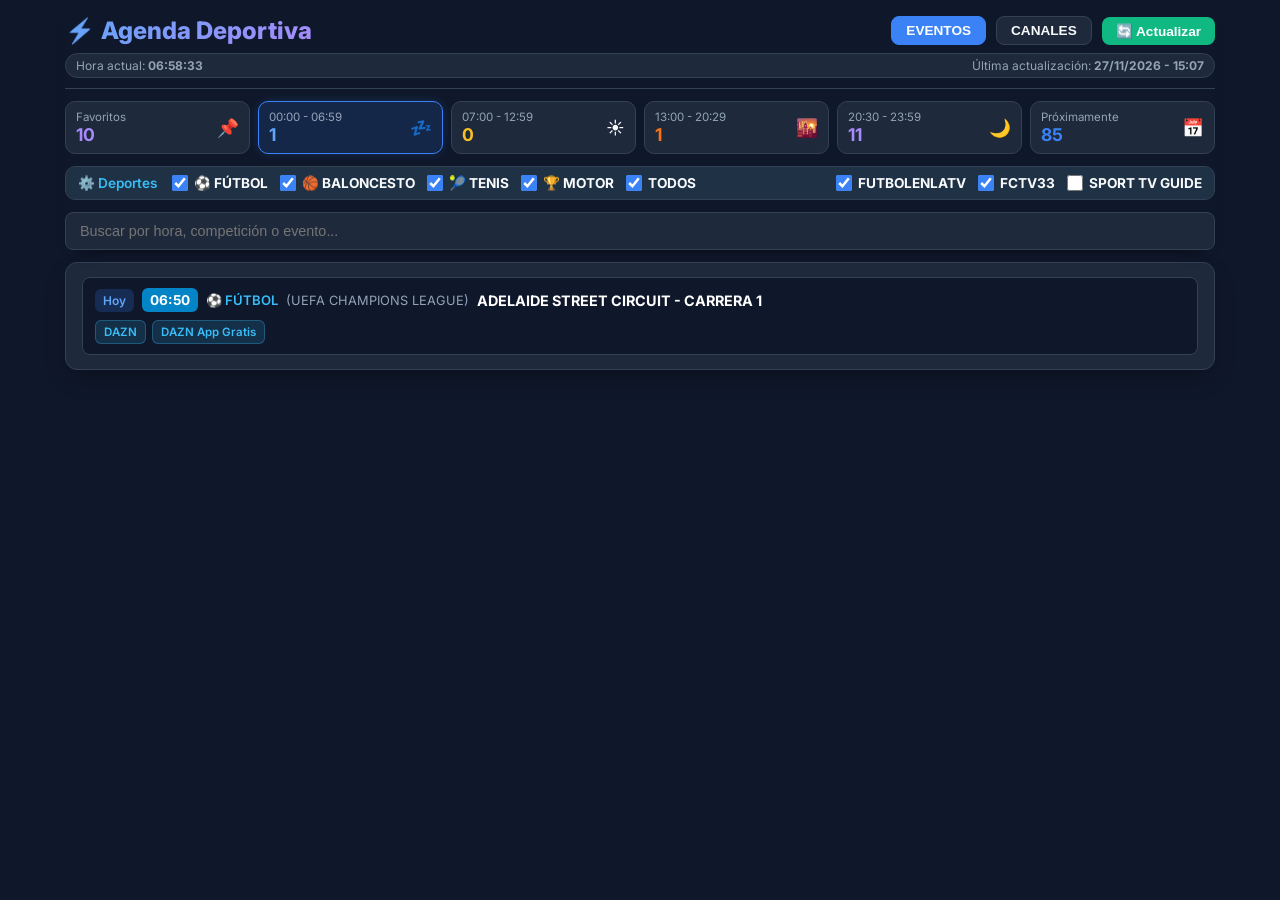
==== commit 6969fbb3: "Actualización automática de agenda y canales CDN" ====
--- a/index.html
+++ b/index.html
@@ -113,7 +113,7 @@
         </div>
         <div class="last-update">
             <span>Hora actual: <strong id="liveClock">--:--:--</strong></span>
-            <span>Última actualización: <strong>27/11/2026 - 13:47</strong></span>
+            <span>Última actualización: <strong>27/11/2026 - 15:07</strong></span>
         </div>
     </header>
 
@@ -208,7 +208,7 @@
 
     <div class="table-card" id="futbolenlatv-view-container">
         <div class="events-stack" id="futbolenlatvTable">
-            <div class="stg-event-card" data-date="2026-11-27" data-ts="1795806000000" data-time="20:00" data-slot="tarde" data-sport="futbol" data-source="fctv33" data-comp-key="eredivisie" data-filtered="false" data-configured="true" data-search="2026 11 27 20 00 futbol eredivisie groningen willem ii"><div style="display: flex; align-items: center; gap: 8px; flex-wrap: wrap;"><span class="date-badge today">Hoy</span><span class="time-badge">20:00</span><span class="sport-tag">⚽ FÚTBOL</span><span class="comp-meta">(EREDIVISIE)</span><strong class="stg-event-title" style="color: #fff; font-size: 0.9rem;">GRONINGEN - WILLEM II</strong></div><div class="stg-channels-row"><a href="https://www.fctv33go.skin/football/netherlands-eredivisie-match-4416554/groningen-vs-willem-ii-11-2026.html?icg=RVM&amp;ilang=es" target="_blank" class="channel-action" title="Ver en FCTV33">▶ FCTV33</a></div></div><div class="stg-event-card" data-date="2026-11-27" data-ts="1795807800000" data-time="20:30" data-slot="noche" data-sport="futbol" data-source="futbolenlatv" data-comp-key="bundesliga" data-filtered="false" data-configured="true" data-search="2026 11 27 20 30 futbol bundesliga werder bremen borussia m&#x27;gladbach dazn"><div style="display: flex; align-items: center; gap: 8px; flex-wrap: wrap;"><span class="date-badge today">Hoy</span><span class="time-badge">20:30</span><span class="sport-tag">⚽ FÚTBOL</span><span class="comp-meta">(BUNDESLIGA)</span><strong class="stg-event-title" style="color: #fff; font-size: 0.9rem;">WERDER BREMEN - BORUSSIA M&#x27;GLADBACH</strong></div><div class="stg-channels-row"><span class="tv-badge" title="Canal DAZN">DAZN</span></div></div><div class="stg-event-card" data-date="2026-11-27" data-ts="1795807800000" data-time="20:30" data-slot="noche" data-sport="futbol" data-source="fctv33" data-comp-key="bundesliga" data-filtered="false" data-configured="true" data-search="2026 11 27 20 30 futbol bundesliga sv werder bremen borussia monchengladbach"><div style="display: flex; align-items: center; gap: 8px; flex-wrap: wrap;"><span class="date-badge today">Hoy</span><span class="time-badge">20:30</span><span class="sport-tag">⚽ FÚTBOL</span><span class="comp-meta">(BUNDESLIGA)</span><strong class="stg-event-title" style="color: #fff; font-size: 0.9rem;">SV WERDER BREMEN - BORUSSIA MONCHENGLADBACH</strong></div><div class="stg-channels-row"><a href="https://www.fctv33go.skin/football/bundesliga-match-4423216/sv-werder-bremen-vs-borussia-monchengladbach-11-2026.html?icg=RVM&amp;ilang=es" target="_blank" class="channel-action" title="Ver en FCTV33">▶ FCTV33</a></div></div><div class="stg-event-card" data-date="2026-11-27" data-ts="1795808700000" data-time="20:45" data-slot="noche" data-sport="futbol" data-source="fctv33" data-comp-key="ligue1" data-filtered="false" data-configured="true" data-search="2026 11 27 20 45 futbol ligue 1 stade brestois 29 paris fc"><div style="display: flex; align-items: center; gap: 8px; flex-wrap: wrap;"><span class="date-badge today">Hoy</span><span class="time-badge">20:45</span><span class="sport-tag">⚽ FÚTBOL</span><span class="comp-meta">(LIGUE 1)</span><strong class="stg-event-title" style="color: #fff; font-size: 0.9rem;">STADE BRESTOIS 29 - PARIS FC</strong></div><div class="stg-channels-row"><a href="https://www.fctv33go.skin/football/french-ligue-1-match-4430872/stade-brestois-29-vs-paris-fc-11-2026.html?icg=RVM&amp;ilang=es" target="_blank" class="channel-action" title="Ver en FCTV33">▶ FCTV33</a></div></div><div class="stg-event-card" data-date="2026-11-27" data-ts="1795808700000" data-time="20:45" data-slot="noche" data-sport="futbol" data-source="futbolenlatv" data-comp-key="ligue1" data-filtered="false" data-configured="true" data-search="2026 11 27 20 45 futbol ligue 1 stade brestois paris fc dazn"><div style="display: flex; align-items: center; gap: 8px; flex-wrap: wrap;"><span class="date-badge today">Hoy</span><span class="time-badge">20:45</span><span class="sport-tag">⚽ FÚTBOL</span><span class="comp-meta">(LIGUE 1)</span><strong class="stg-event-title" style="color: #fff; font-size: 0.9rem;">STADE BRESTOIS - PARIS FC</strong></div><div class="stg-channels-row"><span class="tv-badge" title="Canal DAZN">DAZN</span></div></div><div class="stg-event-card" data-date="2026-11-27" data-ts="1795808700000" data-time="20:45" data-slot="noche" data-sport="futbol" data-source="fctv33" data-comp-key="seriea" data-filtered="false" data-configured="true" data-search="2026 11 27 20 45 futbol serie a venezia bologna"><div style="display: flex; align-items: center; gap: 8px; flex-wrap: wrap;"><span class="date-badge today">Hoy</span><span class="time-badge">20:45</span><span class="sport-tag">⚽ FÚTBOL</span><span class="comp-meta">(SERIE A)</span><strong class="stg-event-title" style="color: #fff; font-size: 0.9rem;">VENEZIA - BOLOGNA</strong></div><div class="stg-channels-row"><a href="https://www.fctv33go.skin/football/italian-serie-a-match-4441513/venezia-vs-bologna-11-2026.html?icg=RVM&amp;ilang=es" target="_blank" class="channel-action" title="Ver en FCTV33">▶ FCTV33</a></div></div><div class="stg-event-card" data-date="2026-11-27" data-ts="1795808700000" data-time="20:45" data-slot="noche" data-sport="futbol" data-source="futbolenlatv" data-comp-key="seriea" data-filtered="false" data-configured="true" data-search="2026 11 27 20 45 futbol serie a venezia fc bologna dazn"><div style="display: flex; align-items: center; gap: 8px; flex-wrap: wrap;"><span class="date-badge today">Hoy</span><span class="time-badge">20:45</span><span class="sport-tag">⚽ FÚTBOL</span><span class="comp-meta">(SERIE A)</span><strong class="stg-event-title" style="color: #fff; font-size: 0.9rem;">VENEZIA FC - BOLOGNA</strong></div><div class="stg-channels-row"><span class="tv-badge" title="Canal DAZN">DAZN</span></div></div><div class="stg-event-card" data-date="2026-11-27" data-ts="1795809600000" data-time="21:00" data-slot="noche" data-sport="futbol" data-source="fctv33" data-comp-key="laliga" data-filtered="false" data-configured="true" data-search="2026 11 27 21 00 futbol laliga ea sports levante racing santander"><div style="display: flex; align-items: center; gap: 8px; flex-wrap: wrap;"><span class="date-badge today">Hoy</span><span class="time-badge">21:00</span><span class="sport-tag">⚽ FÚTBOL</span><span class="comp-meta">(LALIGA EA SPORTS)</span><strong class="stg-event-title" style="color: #fff; font-size: 0.9rem;">LEVANTE - RACING SANTANDER</strong></div><div class="stg-channels-row"><a href="https://www.fctv33go.skin/football/spanish-la-liga-match-4433704/levante-vs-racing-santander-11-2026.html?icg=RVM&amp;ilang=es" target="_blank" class="channel-action" title="Ver en FCTV33">▶ FCTV33</a></div></div><div class="stg-event-card" data-date="2026-11-27" data-ts="1795809600000" data-time="21:00" data-slot="noche" data-sport="futbol" data-source="futbolenlatv" data-comp-key="laliga" data-filtered="false" data-configured="true" data-search="2026 11 27 21 00 futbol laliga ea sports levante racing santander m+ laliga"><div style="display: flex; align-items: center; gap: 8px; flex-wrap: wrap;"><span class="date-badge today">Hoy</span><span class="time-badge">21:00</span><span class="sport-tag">⚽ FÚTBOL</span><span class="comp-meta">(LALIGA EA SPORTS)</span><strong class="stg-event-title" style="color: #fff; font-size: 0.9rem;">LEVANTE - RACING SANTANDER</strong></div><div class="stg-channels-row"><span class="tv-badge" title="Canal M+ LALIGA">M+ LALIGA</span></div></div><div class="stg-event-card" data-date="2026-11-27" data-ts="1795809600000" data-time="21:00" data-slot="noche" data-sport="futbol" data-source="fctv33" data-comp-key="premier" data-filtered="false" data-configured="true" data-search="2026 11 27 21 00 futbol premier league nottingham forest chelsea"><div style="display: flex; align-items: center; gap: 8px; flex-wrap: wrap;"><span class="date-badge today">Hoy</span><span class="time-badge">21:00</span><span class="sport-tag">⚽ FÚTBOL</span><span class="comp-meta">(PREMIER LEAGUE)</span><strong class="stg-event-title" style="color: #fff; font-size: 0.9rem;">NOTTINGHAM FOREST - CHELSEA</strong></div><div class="stg-channels-row"><a href="https://www.fctv33go.skin/football/english-premier-league-match-4420367/nottingham-forest-vs-chelsea-11-2026.html?icg=RVM&amp;ilang=es" target="_blank" class="channel-action" title="Ver en FCTV33">▶ FCTV33</a></div></div><div class="stg-event-card" data-date="2026-11-27" data-ts="1795809600000" data-time="21:00" data-slot="noche" data-sport="futbol" data-source="futbolenlatv" data-comp-key="premier" data-filtered="false" data-configured="true" data-search="2026 11 27 21 00 futbol premier league nottingham forest chelsea dazn dazn 1"><div style="display: flex; align-items: center; gap: 8px; flex-wrap: wrap;"><span class="date-badge today">Hoy</span><span class="time-badge">21:00</span><span class="sport-tag">⚽ FÚTBOL</span><span class="comp-meta">(PREMIER LEAGUE)</span><strong class="stg-event-title" style="color: #fff; font-size: 0.9rem;">NOTTINGHAM FOREST - CHELSEA</strong></div><div class="stg-channels-row"><span class="tv-badge" title="Canal DAZN">DAZN</span><span class="tv-badge" title="Canal DAZN 1">DAZN 1</span></div></div><div class="stg-event-card" data-date="2026-11-28" data-ts="1795824000000" data-time="01:00" data-slot="madrugada" data-sport="baloncesto" data-source="fctv33" data-comp-key="nba" data-filtered="false" data-configured="true" data-search="2026 11 28 01 00 baloncesto nba new york knicks miami heat"><div style="display: flex; align-items: center; gap: 8px; flex-wrap: wrap;"><span class="date-badge">28/11</span><span class="time-badge">01:00</span><span class="sport-tag">🏀 BALONCESTO</span><span class="comp-meta">(NBA)</span><strong class="stg-event-title" style="color: #fff; font-size: 0.9rem;">NEW YORK KNICKS - MIAMI HEAT</strong></div><div class="stg-channels-row"><a href="https://www.fctv33go.skin/basketball/national-basketball-association-match-2282800/new-york-knicks-vs-miami-heat-11-2026.html?icg=RVM&amp;ilang=es" target="_blank" class="channel-action" title="Ver en FCTV33">▶ FCTV33</a></div></div><div class="stg-event-card" data-date="2026-11-28" data-ts="1795824000000" data-time="01:00" data-slot="madrugada" data-sport="baloncesto" data-source="futbolenlatv" data-comp-key="nba" data-filtered="false" data-configured="true" data-search="2026 11 28 01 00 baloncesto nba new york knicks miami heat amazon prime video"><div style="display: flex; align-items: center; gap: 8px; flex-wrap: wrap;"><span class="date-badge">28/11</span><span class="time-badge">01:00</span><span class="sport-tag">🏀 BALONCESTO</span><span class="comp-meta">(NBA)</span><strong class="stg-event-title" style="color: #fff; font-size: 0.9rem;">NEW YORK KNICKS - MIAMI HEAT</strong></div><div class="stg-channels-row"><span class="tv-badge" title="Canal Amazon Prime Video">Amazon Prime Video</span></div></div><div class="stg-event-card" data-date="2026-11-28" data-ts="1795825800000" data-time="01:30" data-slot="madrugada" data-sport="baloncesto" data-source="fctv33" data-comp-key="nba" data-filtered="false" data-configured="true" data-search="2026 11 28 01 30 baloncesto nba indiana pacers philadelphia 76ers"><div style="display: flex; align-items: center; gap: 8px; flex-wrap: wrap;"><span class="date-badge">28/11</span><span class="time-badge">01:30</span><span class="sport-tag">🏀 BALONCESTO</span><span class="comp-meta">(NBA)</span><strong class="stg-event-title" style="color: #fff; font-size: 0.9rem;">INDIANA PACERS - PHILADELPHIA 76ERS</strong></div><div class="stg-channels-row"><a href="https://www.fctv33go.skin/basketball/national-basketball-association-match-2282807/indiana-pacers-vs-philadelphia-76ers-11-2026.html?icg=RVM&amp;ilang=es" target="_blank" class="channel-action" title="Ver en FCTV33">▶ FCTV33</a></div></div><div class="stg-event-card" data-date="2026-11-28" data-ts="1795825800000" data-time="01:30" data-slot="madrugada" data-sport="baloncesto" data-source="fctv33" data-comp-key="nba" data-filtered="false" data-configured="true" data-search="2026 11 28 01 30 baloncesto nba toronto raptors brooklyn nets"><div style="display: flex; align-items: center; gap: 8px; flex-wrap: wrap;"><span class="date-badge">28/11</span><span class="time-badge">01:30</span><span class="sport-tag">🏀 BALONCESTO</span><span class="comp-meta">(NBA)</span><strong class="stg-event-title" style="color: #fff; font-size: 0.9rem;">TORONTO RAPTORS - BROOKLYN NETS</strong></div><div class="stg-channels-row"><a href="https://www.fctv33go.skin/basketball/national-basketball-association-match-2282808/toronto-raptors-vs-brooklyn-nets-11-2026.html?icg=RVM&amp;ilang=es" target="_blank" class="channel-action" title="Ver en FCTV33">▶ FCTV33</a></div></div><div class="stg-event-card" data-date="2026-11-28" data-ts="1795825800000" data-time="01:30" data-slot="madrugada" data-sport="baloncesto" data-source="fctv33" data-comp-key="nba" data-filtered="false" data-configured="true" data-search="2026 11 28 01 30 baloncesto nba detroit pistons milwaukee bucks"><div style="display: flex; align-items: center; gap: 8px; flex-wrap: wrap;"><span class="date-badge">28/11</span><span class="time-badge">01:30</span><span class="sport-tag">🏀 BALONCESTO</span><span class="comp-meta">(NBA)</span><strong class="stg-event-title" style="color: #fff; font-size: 0.9rem;">DETROIT PISTONS - MILWAUKEE BUCKS</strong></div><div class="stg-channels-row"><a href="https://www.fctv33go.skin/basketball/national-basketball-association-match-2282806/detroit-pistons-vs-milwaukee-bucks-11-2026.html?icg=RVM&amp;ilang=es" target="_blank" class="channel-action" title="Ver en FCTV33">▶ FCTV33</a></div></div><div class="stg-event-card" data-date="2026-11-28" data-ts="1795827600000" data-time="02:00" data-slot="madrugada" data-sport="baloncesto" data-source="fctv33" data-comp-key="nba" data-filtered="false" data-configured="true" data-search="2026 11 28 02 00 baloncesto nba boston celtics atlanta hawks"><div style="display: flex; align-items: center; gap: 8px; flex-wrap: wrap;"><span class="date-badge">28/11</span><span class="time-badge">02:00</span><span class="sport-tag">🏀 BALONCESTO</span><span class="comp-meta">(NBA)</span><strong class="stg-event-title" style="color: #fff; font-size: 0.9rem;">BOSTON CELTICS - ATLANTA HAWKS</strong></div><div class="stg-channels-row"><a href="https://www.fctv33go.skin/basketball/national-basketball-association-match-2282811/boston-celtics-vs-atlanta-hawks-11-2026.html?icg=RVM&amp;ilang=es" target="_blank" class="channel-action" title="Ver en FCTV33">▶ FCTV33</a></div></div><div class="stg-event-card" data-date="2026-11-28" data-ts="1795829400000" data-time="02:30" data-slot="madrugada" data-sport="baloncesto" data-source="fctv33" data-comp-key="nba" data-filtered="false" data-configured="true" data-search="2026 11 28 02 30 baloncesto nba minnesota timberwolves memphis grizzlies"><div style="display: flex; align-items: center; gap: 8px; flex-wrap: wrap;"><span class="date-badge">28/11</span><span class="time-badge">02:30</span><span class="sport-tag">🏀 BALONCESTO</span><span class="comp-meta">(NBA)</span><strong class="stg-event-title" style="color: #fff; font-size: 0.9rem;">MINNESOTA TIMBERWOLVES - MEMPHIS GRIZZLIES</strong></div><div class="stg-channels-row"><a href="https://www.fctv33go.skin/basketball/national-basketball-association-match-2282821/minnesota-timberwolves-vs-memphis-grizzlies-11-2026.html?icg=RVM&amp;ilang=es" target="_blank" class="channel-action" title="Ver en FCTV33">▶ FCTV33</a></div></div><div class="stg-event-card" data-date="2026-11-28" data-ts="1795831200000" data-time="03:00" data-slot="madrugada" data-sport="baloncesto" data-source="fctv33" data-comp-key="nba" data-filtered="false" data-configured="true" data-search="2026 11 28 03 00 baloncesto nba phoenix suns dallas mavericks"><div style="display: flex; align-items: center; gap: 8px; flex-wrap: wrap;"><span class="date-badge">28/11</span><span class="time-badge">03:00</span><span class="sport-tag">🏀 BALONCESTO</span><span class="comp-meta">(NBA)</span><strong class="stg-event-title" style="color: #fff; font-size: 0.9rem;">PHOENIX SUNS - DALLAS MAVERICKS</strong></div><div class="stg-channels-row"><a href="https://www.fctv33go.skin/basketball/national-basketball-association-match-2282822/phoenix-suns-vs-dallas-mavericks-11-2026.html?icg=RVM&amp;ilang=es" target="_blank" class="channel-action" title="Ver en FCTV33">▶ FCTV33</a></div></div><div class="stg-event-card" data-date="2026-11-28" data-ts="1795833000000" data-time="03:30" data-slot="madrugada" data-sport="baloncesto" data-source="fctv33" data-comp-key="nba" data-filtered="false" data-configured="true" data-search="2026 11 28 03 30 baloncesto nba san antonio spurs los angeles lakers"><div style="display: flex; align-items: center; gap: 8px; flex-wrap: wrap;"><span class="date-badge">28/11</span><span class="time-badge">03:30</span><span class="sport-tag">🏀 BALONCESTO</span><span class="comp-meta">(NBA)</span><strong class="stg-event-title" style="color: #fff; font-size: 0.9rem;">SAN ANTONIO SPURS - LOS ANGELES LAKERS</strong></div><div class="stg-channels-row"><a href="https://www.fctv33go.skin/basketball/national-basketball-association-match-2282824/san-antonio-spurs-vs-los-angeles-lakers-11-2026.html?icg=RVM&amp;ilang=es" target="_blank" class="channel-action" title="Ver en FCTV33">▶ FCTV33</a></div></div><div class="stg-event-card" data-date="2026-11-28" data-ts="1795833000000" data-time="03:30" data-slot="madrugada" data-sport="baloncesto" data-source="futbolenlatv" data-comp-key="nba" data-filtered="false" data-configured="true" data-search="2026 11 28 03 30 baloncesto nba san antonio spurs los angeles lakers amazon prime video"><div style="display: flex; align-items: center; gap: 8px; flex-wrap: wrap;"><span class="date-badge">28/11</span><span class="time-badge">03:30</span><span class="sport-tag">🏀 BALONCESTO</span><span class="comp-meta">(NBA)</span><strong class="stg-event-title" style="color: #fff; font-size: 0.9rem;">SAN ANTONIO SPURS - LOS ANGELES LAKERS</strong></div><div class="stg-channels-row"><span class="tv-badge" title="Canal Amazon Prime Video">Amazon Prime Video</span></div></div><div class="stg-event-card" data-date="2026-11-28" data-ts="1795833000000" data-time="03:30" data-slot="madrugada" data-sport="baloncesto" data-source="fctv33" data-comp-key="nba" data-filtered="false" data-configured="true" data-search="2026 11 28 03 30 baloncesto nba los angeles clippers new orleans pelicans"><div style="display: flex; align-items: center; gap: 8px; flex-wrap: wrap;"><span class="date-badge">28/11</span><span class="time-badge">03:30</span><span class="sport-tag">🏀 BALONCESTO</span><span class="comp-meta">(NBA)</span><strong class="stg-event-title" style="color: #fff; font-size: 0.9rem;">LOS ANGELES CLIPPERS - NEW ORLEANS PELICANS</strong></div><div class="stg-channels-row"><a href="https://www.fctv33go.skin/basketball/national-basketball-association-match-2282826/los-angeles-clippers-vs-new-orleans-pelicans-11-2026.html?icg=RVM&amp;ilang=es" target="_blank" class="channel-action" title="Ver en FCTV33">▶ FCTV33</a></div></div><div class="stg-event-card" data-date="2026-11-28" data-ts="1795833000000" data-time="03:30" data-slot="madrugada" data-sport="baloncesto" data-source="fctv33" data-comp-key="nba" data-filtered="false" data-configured="true" data-search="2026 11 28 03 30 baloncesto nba portland trail blazers golden state warriors"><div style="display: flex; align-items: center; gap: 8px; flex-wrap: wrap;"><span class="date-badge">28/11</span><span class="time-badge">03:30</span><span class="sport-tag">🏀 BALONCESTO</span><span class="comp-meta">(NBA)</span><strong class="stg-event-title" style="color: #fff; font-size: 0.9rem;">PORTLAND TRAIL BLAZERS - GOLDEN STATE WARRIORS</strong></div><div class="stg-channels-row"><a href="https://www.fctv33go.skin/basketball/national-basketball-association-match-2282827/portland-trail-blazers-vs-golden-state-warriors-11-2026.html?icg=RVM&amp;ilang=es" target="_blank" class="channel-action" title="Ver en FCTV33">▶ FCTV33</a></div></div><div class="stg-event-card" data-date="2026-11-28" data-ts="1795833000000" data-time="03:30" data-slot="madrugada" data-sport="baloncesto" data-source="fctv33" data-comp-key="nba" data-filtered="false" data-configured="true" data-search="2026 11 28 03 30 baloncesto nba utah jazz denver nuggets"><div style="display: flex; align-items: center; gap: 8px; flex-wrap: wrap;"><span class="date-badge">28/11</span><span class="time-badge">03:30</span><span class="sport-tag">🏀 BALONCESTO</span><span class="comp-meta">(NBA)</span><strong class="stg-event-title" style="color: #fff; font-size: 0.9rem;">UTAH JAZZ - DENVER NUGGETS</strong></div><div class="stg-channels-row"><a href="https://www.fctv33go.skin/basketball/national-basketball-association-match-2282825/utah-jazz-vs-denver-nuggets-11-2026.html?icg=RVM&amp;ilang=es" target="_blank" class="channel-action" title="Ver en FCTV33">▶ FCTV33</a></div></div><div class="stg-event-card" data-date="2026-11-28" data-ts="1795863600000" data-time="12:00" data-slot="manana" data-sport="tenis" data-source="fctv33" data-comp-key="tenis" data-filtered="false" data-configured="true" data-search="2026 11 28 12 00 tenis davis cup great britain spain"><div style="display: flex; align-items: center; gap: 8px; flex-wrap: wrap;"><span class="date-badge">28/11</span><span class="time-badge">12:00</span><span class="sport-tag">🎾 TENIS</span><span class="comp-meta">(DAVIS CUP)</span><strong class="stg-event-title" style="color: #fff; font-size: 0.9rem;">GREAT BRITAIN - SPAIN</strong></div><div class="stg-channels-row"><a href="https://www.fctv33go.skin/tennis/davis-cup-match-2286096/great-britain-vs-spain-11-2026.html?icg=RVM&amp;ilang=es" target="_blank" class="channel-action" title="Ver en FCTV33">▶ FCTV33</a></div></div><div class="stg-event-card" data-date="2026-11-28" data-ts="1795863600000" data-time="12:00" data-slot="manana" data-sport="tenis" data-source="futbolenlatv" data-comp-key="tenis" data-filtered="true" data-configured="true" data-search="2026 11 28 12 00 tenis davis cup finals semifinal 2 partido 1 gran bretana espana m+ vamos m+ deportes 2"><div style="display: flex; align-items: center; gap: 8px; flex-wrap: wrap;"><span class="date-badge">28/11</span><span class="time-badge">12:00</span><span class="sport-tag">🎾 TENIS</span><span class="comp-meta">(<span class="favorite-pin" title="Favorito" aria-label="Favorito">📌</span>DAVIS CUP FINALS)</span><strong class="stg-event-title" style="color: #fff; font-size: 0.9rem;">SEMIFINAL 2 - PARTIDO 1 - GRAN BRETAÑA - ESPAÑA</strong></div><div class="stg-channels-row"><span class="tv-badge" title="Canal M+ Vamos">M+ Vamos</span><span class="tv-badge" title="Canal M+ Deportes 2">M+ Deportes 2</span></div></div><div class="stg-event-card" data-date="2026-11-28" data-ts="1795863600000" data-time="12:00" data-slot="manana" data-sport="futbol" data-source="fctv33" data-comp-key="champions" data-filtered="false" data-configured="true" data-search="2026 11 28 12 00 futbol uefa champions league fc porto u19 vitoria sc guimaraes u19"><div style="display: flex; align-items: center; gap: 8px; flex-wrap: wrap;"><span class="date-badge">28/11</span><span class="time-badge">12:00</span><span class="sport-tag">⚽ FÚTBOL</span><span class="comp-meta">(UEFA CHAMPIONS LEAGUE)</span><strong class="stg-event-title" style="color: #fff; font-size: 0.9rem;">FC PORTO U19 - VITORIA SC GUIMARAES U19</strong></div><div class="stg-channels-row"><a href="https://www.fctv33go.skin/football/portuguese-champions-nacional-juniores-a-2-match-4463718/fc-porto-u19-vs-vitoria-sc-guimaraes-u19-11-2026.html?icg=RVM&amp;ilang=es" target="_blank" class="channel-action" title="Ver en FCTV33">▶ FCTV33</a></div></div><div class="stg-event-card" data-date="2026-11-28" data-ts="1795870800000" data-time="14:00" data-slot="tarde" data-sport="tenis" data-source="futbolenlatv" data-comp-key="tenis" data-filtered="true" data-configured="true" data-search="2026 11 28 14 00 tenis davis cup finals semifinal 2 partido 2 gran bretana espana m+ vamos m+ deportes 2"><div style="display: flex; align-items: center; gap: 8px; flex-wrap: wrap;"><span class="date-badge">28/11</span><span class="time-badge">14:00</span><span class="sport-tag">🎾 TENIS</span><span class="comp-meta">(<span class="favorite-pin" title="Favorito" aria-label="Favorito">📌</span>DAVIS CUP FINALS)</span><strong class="stg-event-title" style="color: #fff; font-size: 0.9rem;">SEMIFINAL 2 - PARTIDO 2 - GRAN BRETAÑA - ESPAÑA</strong></div><div class="stg-channels-row"><span class="tv-badge" title="Canal M+ Vamos">M+ Vamos</span><span class="tv-badge" title="Canal M+ Deportes 2">M+ Deportes 2</span></div></div><div class="stg-event-card" data-date="2026-11-28" data-ts="1795870800000" data-time="14:00" data-slot="tarde" data-sport="futbol" data-source="futbolenlatv" data-comp-key="laliga" data-filtered="false" data-configured="true" data-search="2026 11 28 14 00 futbol laliga ea sports real betis rayo vallecano m+ laliga"><div style="display: flex; align-items: center; gap: 8px; flex-wrap: wrap;"><span class="date-badge">28/11</span><span class="time-badge">14:00</span><span class="sport-tag">⚽ FÚTBOL</span><span class="comp-meta">(LALIGA EA SPORTS)</span><strong class="stg-event-title" style="color: #fff; font-size: 0.9rem;">REAL BETIS - RAYO VALLECANO</strong></div><div class="stg-channels-row"><span class="tv-badge" title="Canal M+ LALIGA">M+ LALIGA</span></div></div><div class="stg-event-card" data-date="2026-11-28" data-ts="1795874400000" data-time="15:00" data-slot="tarde" data-sport="motor" data-source="futbolenlatv" data-comp-key="motor" data-filtered="true" data-configured="true" data-search="2026 11 28 15 00 motor motogp motogp g.p. c. valenciana (ricardo tormo) sprint dazn dazn motogp movistar plus+ dazn app gratis"><div style="display: flex; align-items: center; gap: 8px; flex-wrap: wrap;"><span class="date-badge">28/11</span><span class="time-badge">15:00</span><span class="sport-tag">🏆 MOTOR</span><span class="comp-meta">(<span class="favorite-pin" title="Favorito" aria-label="Favorito">📌</span>MOTOGP)</span><strong class="stg-event-title" style="color: #fff; font-size: 0.9rem;">MOTOGP - G.P. C. VALENCIANA (RICARDO TORMO) - SPRINT</strong></div><div class="stg-channels-row"><span class="tv-badge" title="Canal DAZN">DAZN</span><span class="tv-badge" title="Canal DAZN MotoGP">DAZN MotoGP</span><span class="tv-badge" title="Canal Movistar Plus+">Movistar Plus+</span><span class="tv-badge" title="Canal DAZN App Gratis">DAZN App Gratis</span></div></div><div class="stg-event-card" data-date="2026-11-28" data-ts="1795874400000" data-time="15:00" data-slot="tarde" data-sport="futbol" data-source="futbolenlatv" data-comp-key="seriea" data-filtered="false" data-configured="true" data-search="2026 11 28 15 00 futbol serie a frosinone parma dazn"><div style="display: flex; align-items: center; gap: 8px; flex-wrap: wrap;"><span class="date-badge">28/11</span><span class="time-badge">15:00</span><span class="sport-tag">⚽ FÚTBOL</span><span class="comp-meta">(SERIE A)</span><strong class="stg-event-title" style="color: #fff; font-size: 0.9rem;">FROSINONE - PARMA</strong></div><div class="stg-channels-row"><span class="tv-badge" title="Canal DAZN">DAZN</span></div></div><div class="stg-event-card" data-date="2026-11-28" data-ts="1795876200000" data-time="15:30" data-slot="tarde" data-sport="futbol" data-source="futbolenlatv" data-comp-key="bundesliga" data-filtered="false" data-configured="true" data-search="2026 11 28 15 30 futbol bundesliga hamburger sv fc bayern dazn"><div style="display: flex; align-items: center; gap: 8px; flex-wrap: wrap;"><span class="date-badge">28/11</span><span class="time-badge">15:30</span><span class="sport-tag">⚽ FÚTBOL</span><span class="comp-meta">(BUNDESLIGA)</span><strong class="stg-event-title" style="color: #fff; font-size: 0.9rem;">HAMBURGER SV - FC BAYERN</strong></div><div class="stg-channels-row"><span class="tv-badge" title="Canal DAZN">DAZN</span></div></div><div class="stg-event-card" data-date="2026-11-28" data-ts="1795876200000" data-time="15:30" data-slot="tarde" data-sport="futbol" data-source="futbolenlatv" data-comp-key="bundesliga" data-filtered="false" data-configured="true" data-search="2026 11 28 15 30 futbol bundesliga mainz 05 1. fc union berlin dazn"><div style="display: flex; align-items: center; gap: 8px; flex-wrap: wrap;"><span class="date-badge">28/11</span><span class="time-badge">15:30</span><span class="sport-tag">⚽ FÚTBOL</span><span class="comp-meta">(BUNDESLIGA)</span><strong class="stg-event-title" style="color: #fff; font-size: 0.9rem;">MAINZ 05 - 1. FC UNION BERLIN</strong></div><div class="stg-channels-row"><span class="tv-badge" title="Canal DAZN">DAZN</span></div></div><div class="stg-event-card" data-date="2026-11-28" data-ts="1795876200000" data-time="15:30" data-slot="tarde" data-sport="futbol" data-source="futbolenlatv" data-comp-key="bundesliga" data-filtered="false" data-configured="true" data-search="2026 11 28 15 30 futbol bundesliga fc köln sv elversberg dazn"><div style="display: flex; align-items: center; gap: 8px; flex-wrap: wrap;"><span class="date-badge">28/11</span><span class="time-badge">15:30</span><span class="sport-tag">⚽ FÚTBOL</span><span class="comp-meta">(BUNDESLIGA)</span><strong class="stg-event-title" style="color: #fff; font-size: 0.9rem;">FC KÖLN - SV ELVERSBERG</strong></div><div class="stg-channels-row"><span class="tv-badge" title="Canal DAZN">DAZN</span></div></div><div class="stg-event-card" data-date="2026-11-28" data-ts="1795876200000" data-time="15:30" data-slot="tarde" data-sport="futbol" data-source="futbolenlatv" data-comp-key="bundesliga" data-filtered="false" data-configured="true" data-search="2026 11 28 15 30 futbol bundesliga paderborn 07 schalke 04 dazn"><div style="display: flex; align-items: center; gap: 8px; flex-wrap: wrap;"><span class="date-badge">28/11</span><span class="time-badge">15:30</span><span class="sport-tag">⚽ FÚTBOL</span><span class="comp-meta">(BUNDESLIGA)</span><strong class="stg-event-title" style="color: #fff; font-size: 0.9rem;">PADERBORN 07 - SCHALKE 04</strong></div><div class="stg-channels-row"><span class="tv-badge" title="Canal DAZN">DAZN</span></div></div><div class="stg-event-card" data-date="2026-11-28" data-ts="1795878000000" data-time="16:00" data-slot="tarde" data-sport="tenis" data-source="futbolenlatv" data-comp-key="tenis" data-filtered="true" data-configured="true" data-search="2026 11 28 16 00 tenis davis cup finals semifinal 2 partido 3 (dobles) gran bretana espana m+ vamos m+ deportes 2"><div style="display: flex; align-items: center; gap: 8px; flex-wrap: wrap;"><span class="date-badge">28/11</span><span class="time-badge">16:00</span><span class="sport-tag">🎾 TENIS</span><span class="comp-meta">(<span class="favorite-pin" title="Favorito" aria-label="Favorito">📌</span>DAVIS CUP FINALS)</span><strong class="stg-event-title" style="color: #fff; font-size: 0.9rem;">SEMIFINAL 2 - PARTIDO 3 (DOBLES) - GRAN BRETAÑA - ESPAÑA</strong></div><div class="stg-channels-row"><span class="tv-badge" title="Canal M+ Vamos">M+ Vamos</span><span class="tv-badge" title="Canal M+ Deportes 2">M+ Deportes 2</span></div></div><div class="stg-event-card" data-date="2026-11-28" data-ts="1795878000000" data-time="16:00" data-slot="tarde" data-sport="futbol" data-source="futbolenlatv" data-comp-key="premier" data-filtered="false" data-configured="true" data-search="2026 11 28 16 00 futbol premier league manchester utd. brentford dazn dazn 1"><div style="display: flex; align-items: center; gap: 8px; flex-wrap: wrap;"><span class="date-badge">28/11</span><span class="time-badge">16:00</span><span class="sport-tag">⚽ FÚTBOL</span><span class="comp-meta">(PREMIER LEAGUE)</span><strong class="stg-event-title" style="color: #fff; font-size: 0.9rem;">MANCHESTER UTD. - BRENTFORD</strong></div><div class="stg-channels-row"><span class="tv-badge" title="Canal DAZN">DAZN</span><span class="tv-badge" title="Canal DAZN 1">DAZN 1</span></div></div><div class="stg-event-card" data-date="2026-11-28" data-ts="1795878000000" data-time="16:00" data-slot="tarde" data-sport="futbol" data-source="futbolenlatv" data-comp-key="premier" data-filtered="false" data-configured="true" data-search="2026 11 28 16 00 futbol premier league leeds utd coventry city dazn dazn 2"><div style="display: flex; align-items: center; gap: 8px; flex-wrap: wrap;"><span class="date-badge">28/11</span><span class="time-badge">16:00</span><span class="sport-tag">⚽ FÚTBOL</span><span class="comp-meta">(PREMIER LEAGUE)</span><strong class="stg-event-title" style="color: #fff; font-size: 0.9rem;">LEEDS UTD - COVENTRY CITY</strong></div><div class="stg-channels-row"><span class="tv-badge" title="Canal DAZN">DAZN</span><span class="tv-badge" title="Canal DAZN 2">DAZN 2</span></div></div><div class="stg-event-card" data-date="2026-11-28" data-ts="1795878900000" data-time="16:15" data-slot="tarde" data-sport="futbol" data-source="futbolenlatv" data-comp-key="laliga" data-filtered="false" data-configured="true" data-search="2026 11 28 16 15 futbol laliga ea sports malaga athletic club dazn laliga dazn dazn app gratis"><div style="display: flex; align-items: center; gap: 8px; flex-wrap: wrap;"><span class="date-badge">28/11</span><span class="time-badge">16:15</span><span class="sport-tag">⚽ FÚTBOL</span><span class="comp-meta">(LALIGA EA SPORTS)</span><strong class="stg-event-title" style="color: #fff; font-size: 0.9rem;">MÁLAGA - ATHLETIC CLUB</strong></div><div class="stg-channels-row"><span class="tv-badge" title="Canal DAZN LaLiga">DAZN LaLiga</span><span class="tv-badge" title="Canal DAZN">DAZN</span><span class="tv-badge" title="Canal DAZN App Gratis">DAZN App Gratis</span></div></div><div class="stg-event-card" data-date="2026-11-28" data-ts="1795882500000" data-time="17:15" data-slot="tarde" data-sport="futbol" data-source="futbolenlatv" data-comp-key="ligue1" data-filtered="false" data-configured="true" data-search="2026 11 28 17 15 futbol ligue 1 angers lens dazn"><div style="display: flex; align-items: center; gap: 8px; flex-wrap: wrap;"><span class="date-badge">28/11</span><span class="time-badge">17:15</span><span class="sport-tag">⚽ FÚTBOL</span><span class="comp-meta">(LIGUE 1)</span><strong class="stg-event-title" style="color: #fff; font-size: 0.9rem;">ANGERS - LENS</strong></div><div class="stg-channels-row"><span class="tv-badge" title="Canal DAZN">DAZN</span></div></div><div class="stg-event-card" data-date="2026-11-28" data-ts="1795885200000" data-time="18:00" data-slot="tarde" data-sport="futbol" data-source="futbolenlatv" data-comp-key="seriea" data-filtered="false" data-configured="true" data-search="2026 11 28 18 00 futbol serie a torino lazio dazn"><div style="display: flex; align-items: center; gap: 8px; flex-wrap: wrap;"><span class="date-badge">28/11</span><span class="time-badge">18:00</span><span class="sport-tag">⚽ FÚTBOL</span><span class="comp-meta">(SERIE A)</span><strong class="stg-event-title" style="color: #fff; font-size: 0.9rem;">TORINO - LAZIO</strong></div><div class="stg-channels-row"><span class="tv-badge" title="Canal DAZN">DAZN</span></div></div><div class="stg-event-card" data-date="2026-11-28" data-ts="1795887000000" data-time="18:30" data-slot="tarde" data-sport="futbol" data-source="futbolenlatv" data-comp-key="bundesliga" data-filtered="false" data-configured="true" data-search="2026 11 28 18 30 futbol bundesliga stuttgart eintracht frankfurt dazn"><div style="display: flex; align-items: center; gap: 8px; flex-wrap: wrap;"><span class="date-badge">28/11</span><span class="time-badge">18:30</span><span class="sport-tag">⚽ FÚTBOL</span><span class="comp-meta">(BUNDESLIGA)</span><strong class="stg-event-title" style="color: #fff; font-size: 0.9rem;">STUTTGART - EINTRACHT FRANKFURT</strong></div><div class="stg-channels-row"><span class="tv-badge" title="Canal DAZN">DAZN</span></div></div><div class="stg-event-card" data-date="2026-11-28" data-ts="1795887000000" data-time="18:30" data-slot="tarde" data-sport="futbol" data-source="futbolenlatv" data-comp-key="laliga" data-filtered="false" data-configured="true" data-search="2026 11 28 18 30 futbol laliga ea sports elche at. madrid m+ laliga movistar plus+"><div style="display: flex; align-items: center; gap: 8px; flex-wrap: wrap;"><span class="date-badge">28/11</span><span class="time-badge">18:30</span><span class="sport-tag">⚽ FÚTBOL</span><span class="comp-meta">(LALIGA EA SPORTS)</span><strong class="stg-event-title" style="color: #fff; font-size: 0.9rem;">ELCHE - AT. MADRID</strong></div><div class="stg-channels-row"><span class="tv-badge" title="Canal M+ LALIGA">M+ LALIGA</span><span class="tv-badge" title="Canal Movistar Plus+">Movistar Plus+</span></div></div><div class="stg-event-card" data-date="2026-11-28" data-ts="1795887000000" data-time="18:30" data-slot="tarde" data-sport="futbol" data-source="futbolenlatv" data-comp-key="premier" data-filtered="false" data-configured="true" data-search="2026 11 28 18 30 futbol premier league ipswich town aston villa dazn dazn 1"><div style="display: flex; align-items: center; gap: 8px; flex-wrap: wrap;"><span class="date-badge">28/11</span><span class="time-badge">18:30</span><span class="sport-tag">⚽ FÚTBOL</span><span class="comp-meta">(PREMIER LEAGUE)</span><strong class="stg-event-title" style="color: #fff; font-size: 0.9rem;">IPSWICH TOWN - ASTON VILLA</strong></div><div class="stg-channels-row"><span class="tv-badge" title="Canal DAZN">DAZN</span><span class="tv-badge" title="Canal DAZN 1">DAZN 1</span></div></div><div class="stg-event-card" data-date="2026-11-28" data-ts="1795887900000" data-time="18:45" data-slot="tarde" data-sport="futbol" data-source="futbolenlatv" data-comp-key="eredivisie" data-filtered="false" data-configured="true" data-search="2026 11 28 18 45 futbol eredivisie psv eindhoven go ahead eagles dazn"><div style="display: flex; align-items: center; gap: 8px; flex-wrap: wrap;"><span class="date-badge">28/11</span><span class="time-badge">18:45</span><span class="sport-tag">⚽ FÚTBOL</span><span class="comp-meta">(EREDIVISIE)</span><strong class="stg-event-title" style="color: #fff; font-size: 0.9rem;">PSV EINDHOVEN - GO AHEAD EAGLES</strong></div><div class="stg-channels-row"><span class="tv-badge" title="Canal DAZN">DAZN</span></div></div><div class="stg-event-card" data-date="2026-11-28" data-ts="1795888800000" data-time="19:00" data-slot="tarde" data-sport="motor" data-source="futbolenlatv" data-comp-key="motor" data-filtered="true" data-configured="true" data-search="2026 11 28 19 00 motor formula 1 formula 1 g.p. catar (losail) clasificacion dazn dazn f1"><div style="display: flex; align-items: center; gap: 8px; flex-wrap: wrap;"><span class="date-badge">28/11</span><span class="time-badge">19:00</span><span class="sport-tag">🏆 MOTOR</span><span class="comp-meta">(<span class="favorite-pin" title="Favorito" aria-label="Favorito">📌</span>FÓRMULA 1)</span><strong class="stg-event-title" style="color: #fff; font-size: 0.9rem;">FÓRMULA 1 - G.P. CATAR (LOSAIL) - CLASIFICACIÓN</strong></div><div class="stg-channels-row"><span class="tv-badge" title="Canal DAZN">DAZN</span><span class="tv-badge" title="Canal DAZN F1">DAZN F1</span></div></div><div class="stg-event-card" data-date="2026-11-28" data-ts="1795895100000" data-time="20:45" data-slot="noche" data-sport="futbol" data-source="futbolenlatv" data-comp-key="ligue1" data-filtered="false" data-configured="true" data-search="2026 11 28 20 45 futbol ligue 1 le havre ac strasbourg alsace dazn"><div style="display: flex; align-items: center; gap: 8px; flex-wrap: wrap;"><span class="date-badge">28/11</span><span class="time-badge">20:45</span><span class="sport-tag">⚽ FÚTBOL</span><span class="comp-meta">(LIGUE 1)</span><strong class="stg-event-title" style="color: #fff; font-size: 0.9rem;">LE HAVRE AC - STRASBOURG ALSACE</strong></div><div class="stg-channels-row"><span class="tv-badge" title="Canal DAZN">DAZN</span></div></div><div class="stg-event-card" data-date="2026-11-28" data-ts="1795895100000" data-time="20:45" data-slot="noche" data-sport="futbol" data-source="futbolenlatv" data-comp-key="ligue1" data-filtered="false" data-configured="true" data-search="2026 11 28 20 45 futbol ligue 1 le mans lille dazn"><div style="display: flex; align-items: center; gap: 8px; flex-wrap: wrap;"><span class="date-badge">28/11</span><span class="time-badge">20:45</span><span class="sport-tag">⚽ FÚTBOL</span><span class="comp-meta">(LIGUE 1)</span><strong class="stg-event-title" style="color: #fff; font-size: 0.9rem;">LE MANS - LILLE</strong></div><div class="stg-channels-row"><span class="tv-badge" title="Canal DAZN">DAZN</span></div></div><div class="stg-event-card" data-date="2026-11-28" data-ts="1795895100000" data-time="20:45" data-slot="noche" data-sport="futbol" data-source="futbolenlatv" data-comp-key="ligue1" data-filtered="false" data-configured="true" data-search="2026 11 28 20 45 futbol ligue 1 psg lorient dazn"><div style="display: flex; align-items: center; gap: 8px; flex-wrap: wrap;"><span class="date-badge">28/11</span><span class="time-badge">20:45</span><span class="sport-tag">⚽ FÚTBOL</span><span class="comp-meta">(LIGUE 1)</span><strong class="stg-event-title" style="color: #fff; font-size: 0.9rem;">PSG - LORIENT</strong></div><div class="stg-channels-row"><span class="tv-badge" title="Canal DAZN">DAZN</span></div></div><div class="stg-event-card" data-date="2026-11-28" data-ts="1795895100000" data-time="20:45" data-slot="noche" data-sport="futbol" data-source="futbolenlatv" data-comp-key="ligue1" data-filtered="false" data-configured="true" data-search="2026 11 28 20 45 futbol ligue 1 nice troyes dazn"><div style="display: flex; align-items: center; gap: 8px; flex-wrap: wrap;"><span class="date-badge">28/11</span><span class="time-badge">20:45</span><span class="sport-tag">⚽ FÚTBOL</span><span class="comp-meta">(LIGUE 1)</span><strong class="stg-event-title" style="color: #fff; font-size: 0.9rem;">NICE - TROYES</strong></div><div class="stg-channels-row"><span class="tv-badge" title="Canal DAZN">DAZN</span></div></div><div class="stg-event-card" data-date="2026-11-28" data-ts="1795895100000" data-time="20:45" data-slot="noche" data-sport="futbol" data-source="futbolenlatv" data-comp-key="seriea" data-filtered="false" data-configured="true" data-search="2026 11 28 20 45 futbol serie a inter milan genoa dazn"><div style="display: flex; align-items: center; gap: 8px; flex-wrap: wrap;"><span class="date-badge">28/11</span><span class="time-badge">20:45</span><span class="sport-tag">⚽ FÚTBOL</span><span class="comp-meta">(SERIE A)</span><strong class="stg-event-title" style="color: #fff; font-size: 0.9rem;">INTER MILAN - GENOA</strong></div><div class="stg-channels-row"><span class="tv-badge" title="Canal DAZN">DAZN</span></div></div><div class="stg-event-card" data-date="2026-11-28" data-ts="1795896000000" data-time="21:00" data-slot="noche" data-sport="futbol" data-source="futbolenlatv" data-comp-key="laliga" data-filtered="true" data-configured="true" data-search="2026 11 28 21 00 futbol laliga ea sports real madrid alaves m+ laliga"><div style="display: flex; align-items: center; gap: 8px; flex-wrap: wrap;"><span class="date-badge">28/11</span><span class="time-badge">21:00</span><span class="sport-tag">⚽ FÚTBOL</span><span class="comp-meta">(<span class="favorite-pin" title="Favorito" aria-label="Favorito">📌</span>LALIGA EA SPORTS)</span><strong class="stg-event-title" style="color: #fff; font-size: 0.9rem;">REAL MADRID - ALAVÉS</strong></div><div class="stg-channels-row"><span class="tv-badge" title="Canal M+ LALIGA">M+ LALIGA</span></div></div><div class="stg-event-card" data-date="2026-11-28" data-ts="1795903200000" data-time="23:00" data-slot="noche" data-sport="baloncesto" data-source="futbolenlatv" data-comp-key="nba" data-filtered="false" data-configured="true" data-search="2026 11 28 23 00 baloncesto nba washington wizards orlando magic dazn dazn baloncesto"><div style="display: flex; align-items: center; gap: 8px; flex-wrap: wrap;"><span class="date-badge">28/11</span><span class="time-badge">23:00</span><span class="sport-tag">🏀 BALONCESTO</span><span class="comp-meta">(NBA)</span><strong class="stg-event-title" style="color: #fff; font-size: 0.9rem;">WASHINGTON WIZARDS - ORLANDO MAGIC</strong></div><div class="stg-channels-row"><span class="tv-badge" title="Canal DAZN">DAZN</span><span class="tv-badge" title="Canal DAZN Baloncesto">DAZN Baloncesto</span></div></div><div class="stg-event-card" data-date="2026-11-29" data-ts="1795951800000" data-time="12:30" data-slot="manana" data-sport="futbol" data-source="futbolenlatv" data-comp-key="seriea" data-filtered="false" data-configured="true" data-search="2026 11 29 12 30 futbol serie a udinese fiorentina dazn"><div style="display: flex; align-items: center; gap: 8px; flex-wrap: wrap;"><span class="date-badge">29/11</span><span class="time-badge">12:30</span><span class="sport-tag">⚽ FÚTBOL</span><span class="comp-meta">(SERIE A)</span><strong class="stg-event-title" style="color: #fff; font-size: 0.9rem;">UDINESE - FIORENTINA</strong></div><div class="stg-channels-row"><span class="tv-badge" title="Canal DAZN">DAZN</span></div></div><div class="stg-event-card" data-date="2026-11-29" data-ts="1795953600000" data-time="13:00" data-slot="tarde" data-sport="futbol" data-source="futbolenlatv" data-comp-key="premier" data-filtered="false" data-configured="true" data-search="2026 11 29 13 00 futbol premier league everton liverpool dazn dazn 1"><div style="display: flex; align-items: center; gap: 8px; flex-wrap: wrap;"><span class="date-badge">29/11</span><span class="time-badge">13:00</span><span class="sport-tag">⚽ FÚTBOL</span><span class="comp-meta">(PREMIER LEAGUE)</span><strong class="stg-event-title" style="color: #fff; font-size: 0.9rem;">EVERTON - LIVERPOOL</strong></div><div class="stg-channels-row"><span class="tv-badge" title="Canal DAZN">DAZN</span><span class="tv-badge" title="Canal DAZN 1">DAZN 1</span></div></div><div class="stg-event-card" data-date="2026-11-29" data-ts="1795957200000" data-time="14:00" data-slot="tarde" data-sport="futbol" data-source="futbolenlatv" data-comp-key="laliga" data-filtered="false" data-configured="true" data-search="2026 11 29 14 00 futbol laliga ea sports valencia cf osasuna dazn laliga 2 dazn"><div style="display: flex; align-items: center; gap: 8px; flex-wrap: wrap;"><span class="date-badge">29/11</span><span class="time-badge">14:00</span><span class="sport-tag">⚽ FÚTBOL</span><span class="comp-meta">(LALIGA EA SPORTS)</span><strong class="stg-event-title" style="color: #fff; font-size: 0.9rem;">VALENCIA CF - OSASUNA</strong></div><div class="stg-channels-row"><span class="tv-badge" title="Canal DAZN LaLiga 2">DAZN LaLiga 2</span><span class="tv-badge" title="Canal DAZN">DAZN</span></div></div><div class="stg-event-card" data-date="2026-11-29" data-ts="1795957200000" data-time="14:00" data-slot="tarde" data-sport="motor" data-source="futbolenlatv" data-comp-key="motor" data-filtered="true" data-configured="true" data-search="2026 11 29 14 00 motor motogp motogp g.p. c. valenciana (ricardo tormo) carrera dazn dazn motogp movistar plus+ dazn app gratis telecinco"><div style="display: flex; align-items: center; gap: 8px; flex-wrap: wrap;"><span class="date-badge">29/11</span><span class="time-badge">14:00</span><span class="sport-tag">🏆 MOTOR</span><span class="comp-meta">(<span class="favorite-pin" title="Favorito" aria-label="Favorito">📌</span>MOTOGP)</span><strong class="stg-event-title" style="color: #fff; font-size: 0.9rem;">MOTOGP - G.P. C. VALENCIANA (RICARDO TORMO) - CARRERA</strong></div><div class="stg-channels-row"><span class="tv-badge" title="Canal DAZN">DAZN</span><span class="tv-badge" title="Canal DAZN MotoGP">DAZN MotoGP</span><span class="tv-badge" title="Canal Movistar Plus+">Movistar Plus+</span><span class="tv-badge" title="Canal DAZN App Gratis">DAZN App Gratis</span><span class="tv-badge" title="Canal Telecinco">Telecinco</span></div></div><div class="stg-event-card" data-date="2026-11-29" data-ts="1795959000000" data-time="14:30" data-slot="tarde" data-sport="futbol" data-source="futbolenlatv" data-comp-key="eredivisie" data-filtered="false" data-configured="true" data-search="2026 11 29 14 30 futbol eredivisie feyenoord ajax dazn"><div style="display: flex; align-items: center; gap: 8px; flex-wrap: wrap;"><span class="date-badge">29/11</span><span class="time-badge">14:30</span><span class="sport-tag">⚽ FÚTBOL</span><span class="comp-meta">(EREDIVISIE)</span><strong class="stg-event-title" style="color: #fff; font-size: 0.9rem;">FEYENOORD - AJAX</strong></div><div class="stg-channels-row"><span class="tv-badge" title="Canal DAZN">DAZN</span></div></div><div class="stg-event-card" data-date="2026-11-29" data-ts="1795960800000" data-time="15:00" data-slot="tarde" data-sport="otros" data-source="futbolenlatv" data-comp-key="other_movistar" data-filtered="true" data-configured="true" data-search="2026 11 29 15 00 otros davis cup finals final movistar plus+ m+ deportes 2"><div style="display: flex; align-items: center; gap: 8px; flex-wrap: wrap;"><span class="date-badge">29/11</span><span class="time-badge">15:00</span><span class="sport-tag">📺 OTROS</span><span class="comp-meta">(<span class="favorite-pin" title="Favorito" aria-label="Favorito">📌</span>DAVIS CUP FINALS)</span><strong class="stg-event-title" style="color: #fff; font-size: 0.9rem;">FINAL</strong></div><div class="stg-channels-row"><span class="tv-badge" title="Canal Movistar Plus+">Movistar Plus+</span><span class="tv-badge" title="Canal M+ Deportes 2">M+ Deportes 2</span></div></div><div class="stg-event-card" data-date="2026-11-29" data-ts="1795960800000" data-time="15:00" data-slot="tarde" data-sport="futbol" data-source="futbolenlatv" data-comp-key="ligue1" data-filtered="false" data-configured="true" data-search="2026 11 29 15 00 futbol ligue 1 auxerre o. marseille dazn"><div style="display: flex; align-items: center; gap: 8px; flex-wrap: wrap;"><span class="date-badge">29/11</span><span class="time-badge">15:00</span><span class="sport-tag">⚽ FÚTBOL</span><span class="comp-meta">(LIGUE 1)</span><strong class="stg-event-title" style="color: #fff; font-size: 0.9rem;">AUXERRE - O. MARSEILLE</strong></div><div class="stg-channels-row"><span class="tv-badge" title="Canal DAZN">DAZN</span></div></div><div class="stg-event-card" data-date="2026-11-29" data-ts="1795960800000" data-time="15:00" data-slot="tarde" data-sport="futbol" data-source="futbolenlatv" data-comp-key="seriea" data-filtered="false" data-configured="true" data-search="2026 11 29 15 00 futbol serie a sassuolo napoli dazn m+ vamos m+ liga de campeones"><div style="display: flex; align-items: center; gap: 8px; flex-wrap: wrap;"><span class="date-badge">29/11</span><span class="time-badge">15:00</span><span class="sport-tag">⚽ FÚTBOL</span><span class="comp-meta">(SERIE A)</span><strong class="stg-event-title" style="color: #fff; font-size: 0.9rem;">SASSUOLO - NAPOLI</strong></div><div class="stg-channels-row"><span class="tv-badge" title="Canal DAZN">DAZN</span><span class="tv-badge" title="Canal M+ Vamos">M+ Vamos</span><span class="tv-badge" title="Canal M+ Liga de Campeones">M+ Liga de Campeones</span></div></div><div class="stg-event-card" data-date="2026-11-29" data-ts="1795961100000" data-time="15:05" data-slot="tarde" data-sport="futbol" data-source="futbolenlatv" data-comp-key="premier" data-filtered="false" data-configured="true" data-search="2026 11 29 15 05 futbol premier league fulham bournemouth dazn dazn 1"><div style="display: flex; align-items: center; gap: 8px; flex-wrap: wrap;"><span class="date-badge">29/11</span><span class="time-badge">15:05</span><span class="sport-tag">⚽ FÚTBOL</span><span class="comp-meta">(PREMIER LEAGUE)</span><strong class="stg-event-title" style="color: #fff; font-size: 0.9rem;">FULHAM - BOURNEMOUTH</strong></div><div class="stg-channels-row"><span class="tv-badge" title="Canal DAZN">DAZN</span><span class="tv-badge" title="Canal DAZN 1">DAZN 1</span></div></div><div class="stg-event-card" data-date="2026-11-29" data-ts="1795961100000" data-time="15:05" data-slot="tarde" data-sport="futbol" data-source="futbolenlatv" data-comp-key="premier" data-filtered="false" data-configured="true" data-search="2026 11 29 15 05 futbol premier league brighton newcastle dazn dazn 2"><div style="display: flex; align-items: center; gap: 8px; flex-wrap: wrap;"><span class="date-badge">29/11</span><span class="time-badge">15:05</span><span class="sport-tag">⚽ FÚTBOL</span><span class="comp-meta">(PREMIER LEAGUE)</span><strong class="stg-event-title" style="color: #fff; font-size: 0.9rem;">BRIGHTON - NEWCASTLE</strong></div><div class="stg-channels-row"><span class="tv-badge" title="Canal DAZN">DAZN</span><span class="tv-badge" title="Canal DAZN 2">DAZN 2</span></div></div><div class="stg-event-card" data-date="2026-11-29" data-ts="1795961100000" data-time="15:05" data-slot="tarde" data-sport="futbol" data-source="futbolenlatv" data-comp-key="premier" data-filtered="false" data-configured="true" data-search="2026 11 29 15 05 futbol premier league crystal palace hull city dazn dazn 4"><div style="display: flex; align-items: center; gap: 8px; flex-wrap: wrap;"><span class="date-badge">29/11</span><span class="time-badge">15:05</span><span class="sport-tag">⚽ FÚTBOL</span><span class="comp-meta">(PREMIER LEAGUE)</span><strong class="stg-event-title" style="color: #fff; font-size: 0.9rem;">CRYSTAL PALACE - HULL CITY</strong></div><div class="stg-channels-row"><span class="tv-badge" title="Canal DAZN">DAZN</span><span class="tv-badge" title="Canal DAZN 4">DAZN 4</span></div></div><div class="stg-event-card" data-date="2026-11-29" data-ts="1795961100000" data-time="15:05" data-slot="tarde" data-sport="futbol" data-source="futbolenlatv" data-comp-key="premier" data-filtered="false" data-configured="true" data-search="2026 11 29 15 05 futbol premier league sunderland tottenham dazn"><div style="display: flex; align-items: center; gap: 8px; flex-wrap: wrap;"><span class="date-badge">29/11</span><span class="time-badge">15:05</span><span class="sport-tag">⚽ FÚTBOL</span><span class="comp-meta">(PREMIER LEAGUE)</span><strong class="stg-event-title" style="color: #fff; font-size: 0.9rem;">SUNDERLAND - TOTTENHAM</strong></div><div class="stg-channels-row"><span class="tv-badge" title="Canal DAZN">DAZN</span></div></div><div class="stg-event-card" data-date="2026-11-29" data-ts="1795962600000" data-time="15:30" data-slot="tarde" data-sport="futbol" data-source="futbolenlatv" data-comp-key="bundesliga" data-filtered="false" data-configured="true" data-search="2026 11 29 15 30 futbol bundesliga freiburg rb leipzig dazn"><div style="display: flex; align-items: center; gap: 8px; flex-wrap: wrap;"><span class="date-badge">29/11</span><span class="time-badge">15:30</span><span class="sport-tag">⚽ FÚTBOL</span><span class="comp-meta">(BUNDESLIGA)</span><strong class="stg-event-title" style="color: #fff; font-size: 0.9rem;">FREIBURG - RB LEIPZIG</strong></div><div class="stg-channels-row"><span class="tv-badge" title="Canal DAZN">DAZN</span></div></div><div class="stg-event-card" data-date="2026-11-29" data-ts="1795964400000" data-time="16:00" data-slot="tarde" data-sport="futbol" data-source="futbolenlatv" data-comp-key="other_football" data-filtered="true" data-configured="true" data-search="2026 11 29 16 00 futbol espana primera federacion rayo majadahonda rm castilla primera federacion dazn"><div style="display: flex; align-items: center; gap: 8px; flex-wrap: wrap;"><span class="date-badge">29/11</span><span class="time-badge">16:00</span><span class="sport-tag">⚽ FÚTBOL</span><span class="comp-meta">(<span class="favorite-pin" title="Favorito" aria-label="Favorito">📌</span>ESPAÑA - PRIMERA FEDERACIÓN)</span><strong class="stg-event-title" style="color: #fff; font-size: 0.9rem;">RAYO MAJADAHONDA - RM CASTILLA</strong></div><div class="stg-channels-row"><span class="tv-badge" title="Canal Primera Federación">Primera Federación</span><span class="tv-badge" title="Canal DAZN">DAZN</span></div></div><div class="stg-event-card" data-date="2026-11-29" data-ts="1795965300000" data-time="16:15" data-slot="tarde" data-sport="futbol" data-source="futbolenlatv" data-comp-key="laliga" data-filtered="false" data-configured="true" data-search="2026 11 29 16 15 futbol laliga ea sports deportivo fc barcelona dazn laliga dazn"><div style="display: flex; align-items: center; gap: 8px; flex-wrap: wrap;"><span class="date-badge">29/11</span><span class="time-badge">16:15</span><span class="sport-tag">⚽ FÚTBOL</span><span class="comp-meta">(LALIGA EA SPORTS)</span><strong class="stg-event-title" style="color: #fff; font-size: 0.9rem;">DEPORTIVO - FC BARCELONA</strong></div><div class="stg-channels-row"><span class="tv-badge" title="Canal DAZN LaLiga">DAZN LaLiga</span><span class="tv-badge" title="Canal DAZN">DAZN</span></div></div><div class="stg-event-card" data-date="2026-11-29" data-ts="1795967100000" data-time="16:45" data-slot="tarde" data-sport="futbol" data-source="futbolenlatv" data-comp-key="eredivisie" data-filtered="false" data-configured="true" data-search="2026 11 29 16 45 futbol eredivisie pec zwolle az alkmaar dazn"><div style="display: flex; align-items: center; gap: 8px; flex-wrap: wrap;"><span class="date-badge">29/11</span><span class="time-badge">16:45</span><span class="sport-tag">⚽ FÚTBOL</span><span class="comp-meta">(EREDIVISIE)</span><strong class="stg-event-title" style="color: #fff; font-size: 0.9rem;">PEC ZWOLLE - AZ ALKMAAR</strong></div><div class="stg-channels-row"><span class="tv-badge" title="Canal DAZN">DAZN</span></div></div><div class="stg-event-card" data-date="2026-11-29" data-ts="1795968000000" data-time="17:00" data-slot="tarde" data-sport="motor" data-source="futbolenlatv" data-comp-key="motor" data-filtered="true" data-configured="true" data-search="2026 11 29 17 00 motor formula 1 formula 1 g.p. catar (losail) carrera dazn dazn f1"><div style="display: flex; align-items: center; gap: 8px; flex-wrap: wrap;"><span class="date-badge">29/11</span><span class="time-badge">17:00</span><span class="sport-tag">🏆 MOTOR</span><span class="comp-meta">(<span class="favorite-pin" title="Favorito" aria-label="Favorito">📌</span>FÓRMULA 1)</span><strong class="stg-event-title" style="color: #fff; font-size: 0.9rem;">FÓRMULA 1 - G.P. CATAR (LOSAIL) - CARRERA</strong></div><div class="stg-channels-row"><span class="tv-badge" title="Canal DAZN">DAZN</span><span class="tv-badge" title="Canal DAZN F1">DAZN F1</span></div></div><div class="stg-event-card" data-date="2026-11-29" data-ts="1795968900000" data-time="17:15" data-slot="tarde" data-sport="futbol" data-source="futbolenlatv" data-comp-key="ligue1" data-filtered="false" data-configured="true" data-search="2026 11 29 17 15 futbol ligue 1 toulouse rennes dazn"><div style="display: flex; align-items: center; gap: 8px; flex-wrap: wrap;"><span class="date-badge">29/11</span><span class="time-badge">17:15</span><span class="sport-tag">⚽ FÚTBOL</span><span class="comp-meta">(LIGUE 1)</span><strong class="stg-event-title" style="color: #fff; font-size: 0.9rem;">TOULOUSE - RENNES</strong></div><div class="stg-channels-row"><span class="tv-badge" title="Canal DAZN">DAZN</span></div></div><div class="stg-event-card" data-date="2026-11-29" data-ts="1795969800000" data-time="17:30" data-slot="tarde" data-sport="futbol" data-source="futbolenlatv" data-comp-key="bundesliga" data-filtered="false" data-configured="true" data-search="2026 11 29 17 30 futbol bundesliga hoffenheim augsburg dazn"><div style="display: flex; align-items: center; gap: 8px; flex-wrap: wrap;"><span class="date-badge">29/11</span><span class="time-badge">17:30</span><span class="sport-tag">⚽ FÚTBOL</span><span class="comp-meta">(BUNDESLIGA)</span><strong class="stg-event-title" style="color: #fff; font-size: 0.9rem;">HOFFENHEIM - AUGSBURG</strong></div><div class="stg-channels-row"><span class="tv-badge" title="Canal DAZN">DAZN</span></div></div><div class="stg-event-card" data-date="2026-11-29" data-ts="1795969800000" data-time="17:30" data-slot="tarde" data-sport="futbol" data-source="futbolenlatv" data-comp-key="premier" data-filtered="false" data-configured="true" data-search="2026 11 29 17 30 futbol premier league arsenal manchester city dazn m+ vamos dazn 1 m+ liga de campeones"><div style="display: flex; align-items: center; gap: 8px; flex-wrap: wrap;"><span class="date-badge">29/11</span><span class="time-badge">17:30</span><span class="sport-tag">⚽ FÚTBOL</span><span class="comp-meta">(PREMIER LEAGUE)</span><strong class="stg-event-title" style="color: #fff; font-size: 0.9rem;">ARSENAL - MANCHESTER CITY</strong></div><div class="stg-channels-row"><span class="tv-badge" title="Canal DAZN">DAZN</span><span class="tv-badge" title="Canal M+ Vamos">M+ Vamos</span><span class="tv-badge" title="Canal DAZN 1">DAZN 1</span><span class="tv-badge" title="Canal M+ Liga de Campeones">M+ Liga de Campeones</span></div></div><div class="stg-event-card" data-date="2026-11-29" data-ts="1795971600000" data-time="18:00" data-slot="tarde" data-sport="futbol" data-source="futbolenlatv" data-comp-key="seriea" data-filtered="false" data-configured="true" data-search="2026 11 29 18 00 futbol serie a as roma monza dazn"><div style="display: flex; align-items: center; gap: 8px; flex-wrap: wrap;"><span class="date-badge">29/11</span><span class="time-badge">18:00</span><span class="sport-tag">⚽ FÚTBOL</span><span class="comp-meta">(SERIE A)</span><strong class="stg-event-title" style="color: #fff; font-size: 0.9rem;">AS ROMA - MONZA</strong></div><div class="stg-channels-row"><span class="tv-badge" title="Canal DAZN">DAZN</span></div></div><div class="stg-event-card" data-date="2026-11-29" data-ts="1795973400000" data-time="18:30" data-slot="tarde" data-sport="futbol" data-source="futbolenlatv" data-comp-key="laliga" data-filtered="false" data-configured="true" data-search="2026 11 29 18 30 futbol laliga ea sports celta villarreal m+ laliga"><div style="display: flex; align-items: center; gap: 8px; flex-wrap: wrap;"><span class="date-badge">29/11</span><span class="time-badge">18:30</span><span class="sport-tag">⚽ FÚTBOL</span><span class="comp-meta">(LALIGA EA SPORTS)</span><strong class="stg-event-title" style="color: #fff; font-size: 0.9rem;">CELTA - VILLARREAL</strong></div><div class="stg-channels-row"><span class="tv-badge" title="Canal M+ LALIGA">M+ LALIGA</span></div></div><div class="stg-event-card" data-date="2026-11-29" data-ts="1795977000000" data-time="19:30" data-slot="tarde" data-sport="futbol" data-source="futbolenlatv" data-comp-key="bundesliga" data-filtered="false" data-configured="true" data-search="2026 11 29 19 30 futbol bundesliga borussia dortmund bayer leverkusen dazn m+ vamos m+ liga de campeones"><div style="display: flex; align-items: center; gap: 8px; flex-wrap: wrap;"><span class="date-badge">29/11</span><span class="time-badge">19:30</span><span class="sport-tag">⚽ FÚTBOL</span><span class="comp-meta">(BUNDESLIGA)</span><strong class="stg-event-title" style="color: #fff; font-size: 0.9rem;">BORUSSIA DORTMUND - BAYER LEVERKUSEN</strong></div><div class="stg-channels-row"><span class="tv-badge" title="Canal DAZN">DAZN</span><span class="tv-badge" title="Canal M+ Vamos">M+ Vamos</span><span class="tv-badge" title="Canal M+ Liga de Campeones">M+ Liga de Campeones</span></div></div><div class="stg-event-card" data-date="2026-11-29" data-ts="1795978800000" data-time="20:00" data-slot="tarde" data-sport="futbol" data-source="futbolenlatv" data-comp-key="eredivisie" data-filtered="false" data-configured="true" data-search="2026 11 29 20 00 futbol eredivisie nec nijmegen twente dazn"><div style="display: flex; align-items: center; gap: 8px; flex-wrap: wrap;"><span class="date-badge">29/11</span><span class="time-badge">20:00</span><span class="sport-tag">⚽ FÚTBOL</span><span class="comp-meta">(EREDIVISIE)</span><strong class="stg-event-title" style="color: #fff; font-size: 0.9rem;">NEC NIJMEGEN - TWENTE</strong></div><div class="stg-channels-row"><span class="tv-badge" title="Canal DAZN">DAZN</span></div></div><div class="stg-event-card" data-date="2026-11-29" data-ts="1795981500000" data-time="20:45" data-slot="noche" data-sport="futbol" data-source="futbolenlatv" data-comp-key="ligue1" data-filtered="false" data-configured="true" data-search="2026 11 29 20 45 futbol ligue 1 o. lyonnais as monaco dazn"><div style="display: flex; align-items: center; gap: 8px; flex-wrap: wrap;"><span class="date-badge">29/11</span><span class="time-badge">20:45</span><span class="sport-tag">⚽ FÚTBOL</span><span class="comp-meta">(LIGUE 1)</span><strong class="stg-event-title" style="color: #fff; font-size: 0.9rem;">O. LYONNAIS - AS MONACO</strong></div><div class="stg-channels-row"><span class="tv-badge" title="Canal DAZN">DAZN</span></div></div><div class="stg-event-card" data-date="2026-11-29" data-ts="1795981500000" data-time="20:45" data-slot="noche" data-sport="futbol" data-source="futbolenlatv" data-comp-key="seriea" data-filtered="false" data-configured="true" data-search="2026 11 29 20 45 futbol serie a como 1907 juventus dazn"><div style="display: flex; align-items: center; gap: 8px; flex-wrap: wrap;"><span class="date-badge">29/11</span><span class="time-badge">20:45</span><span class="sport-tag">⚽ FÚTBOL</span><span class="comp-meta">(SERIE A)</span><strong class="stg-event-title" style="color: #fff; font-size: 0.9rem;">COMO 1907 - JUVENTUS</strong></div><div class="stg-channels-row"><span class="tv-badge" title="Canal DAZN">DAZN</span></div></div><div class="stg-event-card" data-date="2026-11-29" data-ts="1795982400000" data-time="21:00" data-slot="noche" data-sport="futbol" data-source="futbolenlatv" data-comp-key="laliga" data-filtered="false" data-configured="true" data-search="2026 11 29 21 00 futbol laliga ea sports real sociedad sevilla fc dazn laliga dazn"><div style="display: flex; align-items: center; gap: 8px; flex-wrap: wrap;"><span class="date-badge">29/11</span><span class="time-badge">21:00</span><span class="sport-tag">⚽ FÚTBOL</span><span class="comp-meta">(LALIGA EA SPORTS)</span><strong class="stg-event-title" style="color: #fff; font-size: 0.9rem;">REAL SOCIEDAD - SEVILLA FC</strong></div><div class="stg-channels-row"><span class="tv-badge" title="Canal DAZN LaLiga">DAZN LaLiga</span><span class="tv-badge" title="Canal DAZN">DAZN</span></div></div><div class="stg-event-card" data-date="2026-11-29" data-ts="1795984200000" data-time="21:30" data-slot="noche" data-sport="futbol" data-source="futbolenlatv" data-comp-key="ligaportugal" data-filtered="false" data-configured="true" data-search="2026 11 29 21 30 futbol liga portugal betclic fc porto sporting cp dazn"><div style="display: flex; align-items: center; gap: 8px; flex-wrap: wrap;"><span class="date-badge">29/11</span><span class="time-badge">21:30</span><span class="sport-tag">⚽ FÚTBOL</span><span class="comp-meta">(LIGA PORTUGAL BETCLIC)</span><strong class="stg-event-title" style="color: #fff; font-size: 0.9rem;">FC PORTO - SPORTING CP</strong></div><div class="stg-channels-row"><span class="tv-badge" title="Canal DAZN">DAZN</span></div></div><div class="stg-event-card" data-date="2026-11-29" data-ts="1795986000000" data-time="22:00" data-slot="noche" data-sport="baloncesto" data-source="futbolenlatv" data-comp-key="nba" data-filtered="false" data-configured="true" data-search="2026 11 29 22 00 baloncesto nba memphis grizzlies los angeles lakers dazn dazn baloncesto"><div style="display: flex; align-items: center; gap: 8px; flex-wrap: wrap;"><span class="date-badge">29/11</span><span class="time-badge">22:00</span><span class="sport-tag">🏀 BALONCESTO</span><span class="comp-meta">(NBA)</span><strong class="stg-event-title" style="color: #fff; font-size: 0.9rem;">MEMPHIS GRIZZLIES - LOS ANGELES LAKERS</strong></div><div class="stg-channels-row"><span class="tv-badge" title="Canal DAZN">DAZN</span><span class="tv-badge" title="Canal DAZN Baloncesto">DAZN Baloncesto</span></div></div><div class="stg-event-card" data-date="2026-11-29" data-ts="1795986000000" data-time="22:00" data-slot="noche" data-sport="baloncesto" data-source="futbolenlatv" data-comp-key="nba" data-filtered="false" data-configured="true" data-search="2026 11 29 22 00 baloncesto nba san antonio spurs boston celtics amazon prime video"><div style="display: flex; align-items: center; gap: 8px; flex-wrap: wrap;"><span class="date-badge">29/11</span><span class="time-badge">22:00</span><span class="sport-tag">🏀 BALONCESTO</span><span class="comp-meta">(NBA)</span><strong class="stg-event-title" style="color: #fff; font-size: 0.9rem;">SAN ANTONIO SPURS - BOSTON CELTICS</strong></div><div class="stg-channels-row"><span class="tv-badge" title="Canal Amazon Prime Video">Amazon Prime Video</span></div></div>
+            <div class="stg-event-card" data-date="2026-11-27" data-ts="1795758600000" data-time="06:50" data-slot="madrugada" data-sport="futbol" data-source="futbolenlatv" data-comp-key="champions" data-filtered="false" data-configured="true" data-search="2026 11 27 06 50 futbol uefa champions league adelaide street circuit carrera 1 dazn dazn app gratis"><div style="display: flex; align-items: center; gap: 8px; flex-wrap: wrap;"><span class="date-badge today">Hoy</span><span class="time-badge">06:50</span><span class="sport-tag">⚽ FÚTBOL</span><span class="comp-meta">(UEFA CHAMPIONS LEAGUE)</span><strong class="stg-event-title" style="color: #fff; font-size: 0.9rem;">ADELAIDE STREET CIRCUIT - CARRERA 1</strong></div><div class="stg-channels-row"><span class="tv-badge" title="Canal DAZN">DAZN</span><span class="tv-badge" title="Canal DAZN App Gratis">DAZN App Gratis</span></div></div><div class="stg-event-card" data-date="2026-11-27" data-ts="1795806000000" data-time="20:00" data-slot="tarde" data-sport="futbol" data-source="fctv33" data-comp-key="eredivisie" data-filtered="false" data-configured="true" data-search="2026 11 27 20 00 futbol eredivisie groningen willem ii"><div style="display: flex; align-items: center; gap: 8px; flex-wrap: wrap;"><span class="date-badge today">Hoy</span><span class="time-badge">20:00</span><span class="sport-tag">⚽ FÚTBOL</span><span class="comp-meta">(EREDIVISIE)</span><strong class="stg-event-title" style="color: #fff; font-size: 0.9rem;">GRONINGEN - WILLEM II</strong></div><div class="stg-channels-row"><a href="https://www.fctv33go.skin/football/netherlands-eredivisie-match-4416554/groningen-vs-willem-ii-11-2026.html?icg=RVM&amp;ilang=es" target="_blank" class="channel-action" title="Ver en FCTV33">▶ FCTV33</a></div></div><div class="stg-event-card" data-date="2026-11-27" data-ts="1795807800000" data-time="20:30" data-slot="noche" data-sport="futbol" data-source="futbolenlatv" data-comp-key="bundesliga" data-filtered="false" data-configured="true" data-search="2026 11 27 20 30 futbol bundesliga werder bremen borussia m&#x27;gladbach dazn"><div style="display: flex; align-items: center; gap: 8px; flex-wrap: wrap;"><span class="date-badge today">Hoy</span><span class="time-badge">20:30</span><span class="sport-tag">⚽ FÚTBOL</span><span class="comp-meta">(BUNDESLIGA)</span><strong class="stg-event-title" style="color: #fff; font-size: 0.9rem;">WERDER BREMEN - BORUSSIA M&#x27;GLADBACH</strong></div><div class="stg-channels-row"><span class="tv-badge" title="Canal DAZN">DAZN</span></div></div><div class="stg-event-card" data-date="2026-11-27" data-ts="1795807800000" data-time="20:30" data-slot="noche" data-sport="futbol" data-source="fctv33" data-comp-key="bundesliga" data-filtered="false" data-configured="true" data-search="2026 11 27 20 30 futbol bundesliga sv werder bremen borussia monchengladbach"><div style="display: flex; align-items: center; gap: 8px; flex-wrap: wrap;"><span class="date-badge today">Hoy</span><span class="time-badge">20:30</span><span class="sport-tag">⚽ FÚTBOL</span><span class="comp-meta">(BUNDESLIGA)</span><strong class="stg-event-title" style="color: #fff; font-size: 0.9rem;">SV WERDER BREMEN - BORUSSIA MONCHENGLADBACH</strong></div><div class="stg-channels-row"><a href="https://www.fctv33go.skin/football/bundesliga-match-4423216/sv-werder-bremen-vs-borussia-monchengladbach-11-2026.html?icg=RVM&amp;ilang=es" target="_blank" class="channel-action" title="Ver en FCTV33">▶ FCTV33</a></div></div><div class="stg-event-card" data-date="2026-11-27" data-ts="1795808700000" data-time="20:45" data-slot="noche" data-sport="futbol" data-source="fctv33" data-comp-key="ligue1" data-filtered="false" data-configured="true" data-search="2026 11 27 20 45 futbol ligue 1 stade brestois 29 paris fc"><div style="display: flex; align-items: center; gap: 8px; flex-wrap: wrap;"><span class="date-badge today">Hoy</span><span class="time-badge">20:45</span><span class="sport-tag">⚽ FÚTBOL</span><span class="comp-meta">(LIGUE 1)</span><strong class="stg-event-title" style="color: #fff; font-size: 0.9rem;">STADE BRESTOIS 29 - PARIS FC</strong></div><div class="stg-channels-row"><a href="https://www.fctv33go.skin/football/french-ligue-1-match-4430872/stade-brestois-29-vs-paris-fc-11-2026.html?icg=RVM&amp;ilang=es" target="_blank" class="channel-action" title="Ver en FCTV33">▶ FCTV33</a></div></div><div class="stg-event-card" data-date="2026-11-27" data-ts="1795808700000" data-time="20:45" data-slot="noche" data-sport="futbol" data-source="futbolenlatv" data-comp-key="ligue1" data-filtered="false" data-configured="true" data-search="2026 11 27 20 45 futbol ligue 1 stade brestois paris fc dazn"><div style="display: flex; align-items: center; gap: 8px; flex-wrap: wrap;"><span class="date-badge today">Hoy</span><span class="time-badge">20:45</span><span class="sport-tag">⚽ FÚTBOL</span><span class="comp-meta">(LIGUE 1)</span><strong class="stg-event-title" style="color: #fff; font-size: 0.9rem;">STADE BRESTOIS - PARIS FC</strong></div><div class="stg-channels-row"><span class="tv-badge" title="Canal DAZN">DAZN</span></div></div><div class="stg-event-card" data-date="2026-11-27" data-ts="1795808700000" data-time="20:45" data-slot="noche" data-sport="futbol" data-source="fctv33" data-comp-key="seriea" data-filtered="false" data-configured="true" data-search="2026 11 27 20 45 futbol serie a venezia bologna"><div style="display: flex; align-items: center; gap: 8px; flex-wrap: wrap;"><span class="date-badge today">Hoy</span><span class="time-badge">20:45</span><span class="sport-tag">⚽ FÚTBOL</span><span class="comp-meta">(SERIE A)</span><strong class="stg-event-title" style="color: #fff; font-size: 0.9rem;">VENEZIA - BOLOGNA</strong></div><div class="stg-channels-row"><a href="https://www.fctv33go.skin/football/italian-serie-a-match-4441513/venezia-vs-bologna-11-2026.html?icg=RVM&amp;ilang=es" target="_blank" class="channel-action" title="Ver en FCTV33">▶ FCTV33</a></div></div><div class="stg-event-card" data-date="2026-11-27" data-ts="1795808700000" data-time="20:45" data-slot="noche" data-sport="futbol" data-source="futbolenlatv" data-comp-key="seriea" data-filtered="false" data-configured="true" data-search="2026 11 27 20 45 futbol serie a venezia fc bologna dazn"><div style="display: flex; align-items: center; gap: 8px; flex-wrap: wrap;"><span class="date-badge today">Hoy</span><span class="time-badge">20:45</span><span class="sport-tag">⚽ FÚTBOL</span><span class="comp-meta">(SERIE A)</span><strong class="stg-event-title" style="color: #fff; font-size: 0.9rem;">VENEZIA FC - BOLOGNA</strong></div><div class="stg-channels-row"><span class="tv-badge" title="Canal DAZN">DAZN</span></div></div><div class="stg-event-card" data-date="2026-11-27" data-ts="1795809600000" data-time="21:00" data-slot="noche" data-sport="futbol" data-source="fctv33" data-comp-key="laliga" data-filtered="false" data-configured="true" data-search="2026 11 27 21 00 futbol laliga ea sports levante racing santander"><div style="display: flex; align-items: center; gap: 8px; flex-wrap: wrap;"><span class="date-badge today">Hoy</span><span class="time-badge">21:00</span><span class="sport-tag">⚽ FÚTBOL</span><span class="comp-meta">(LALIGA EA SPORTS)</span><strong class="stg-event-title" style="color: #fff; font-size: 0.9rem;">LEVANTE - RACING SANTANDER</strong></div><div class="stg-channels-row"><a href="https://www.fctv33go.skin/football/spanish-la-liga-match-4433704/levante-vs-racing-santander-11-2026.html?icg=RVM&amp;ilang=es" target="_blank" class="channel-action" title="Ver en FCTV33">▶ FCTV33</a></div></div><div class="stg-event-card" data-date="2026-11-27" data-ts="1795809600000" data-time="21:00" data-slot="noche" data-sport="futbol" data-source="futbolenlatv" data-comp-key="laliga" data-filtered="false" data-configured="true" data-search="2026 11 27 21 00 futbol laliga ea sports levante racing santander m+ laliga"><div style="display: flex; align-items: center; gap: 8px; flex-wrap: wrap;"><span class="date-badge today">Hoy</span><span class="time-badge">21:00</span><span class="sport-tag">⚽ FÚTBOL</span><span class="comp-meta">(LALIGA EA SPORTS)</span><strong class="stg-event-title" style="color: #fff; font-size: 0.9rem;">LEVANTE - RACING SANTANDER</strong></div><div class="stg-channels-row"><span class="tv-badge" title="Canal M+ LALIGA">M+ LALIGA</span></div></div><div class="stg-event-card" data-date="2026-11-27" data-ts="1795809600000" data-time="21:00" data-slot="noche" data-sport="futbol" data-source="fctv33" data-comp-key="premier" data-filtered="false" data-configured="true" data-search="2026 11 27 21 00 futbol premier league nottingham forest chelsea"><div style="display: flex; align-items: center; gap: 8px; flex-wrap: wrap;"><span class="date-badge today">Hoy</span><span class="time-badge">21:00</span><span class="sport-tag">⚽ FÚTBOL</span><span class="comp-meta">(PREMIER LEAGUE)</span><strong class="stg-event-title" style="color: #fff; font-size: 0.9rem;">NOTTINGHAM FOREST - CHELSEA</strong></div><div class="stg-channels-row"><a href="https://www.fctv33go.skin/football/english-premier-league-match-4420367/nottingham-forest-vs-chelsea-11-2026.html?icg=RVM&amp;ilang=es" target="_blank" class="channel-action" title="Ver en FCTV33">▶ FCTV33</a></div></div><div class="stg-event-card" data-date="2026-11-27" data-ts="1795809600000" data-time="21:00" data-slot="noche" data-sport="futbol" data-source="futbolenlatv" data-comp-key="premier" data-filtered="false" data-configured="true" data-search="2026 11 27 21 00 futbol premier league nottingham forest chelsea dazn dazn 1"><div style="display: flex; align-items: center; gap: 8px; flex-wrap: wrap;"><span class="date-badge today">Hoy</span><span class="time-badge">21:00</span><span class="sport-tag">⚽ FÚTBOL</span><span class="comp-meta">(PREMIER LEAGUE)</span><strong class="stg-event-title" style="color: #fff; font-size: 0.9rem;">NOTTINGHAM FOREST - CHELSEA</strong></div><div class="stg-channels-row"><span class="tv-badge" title="Canal DAZN">DAZN</span><span class="tv-badge" title="Canal DAZN 1">DAZN 1</span></div></div><div class="stg-event-card" data-date="2026-11-27" data-ts="1795809600000" data-time="21:00" data-slot="noche" data-sport="futbol" data-source="fctv33" data-comp-key="champions" data-filtered="false" data-configured="true" data-search="2026 11 27 21 00 futbol uefa champions league southampton middlesbrough"><div style="display: flex; align-items: center; gap: 8px; flex-wrap: wrap;"><span class="date-badge today">Hoy</span><span class="time-badge">21:00</span><span class="sport-tag">⚽ FÚTBOL</span><span class="comp-meta">(UEFA CHAMPIONS LEAGUE)</span><strong class="stg-event-title" style="color: #fff; font-size: 0.9rem;">SOUTHAMPTON - MIDDLESBROUGH</strong></div><div class="stg-channels-row"><a href="https://www.fctv33go.skin/football/english-football-league-championship-match-4420004/southampton-vs-middlesbrough-11-2026.html?icg=RVM&amp;ilang=es" target="_blank" class="channel-action" title="Ver en FCTV33">▶ FCTV33</a></div></div><div class="stg-event-card" data-date="2026-11-28" data-ts="1795824000000" data-time="01:00" data-slot="madrugada" data-sport="baloncesto" data-source="fctv33" data-comp-key="nba" data-filtered="false" data-configured="true" data-search="2026 11 28 01 00 baloncesto nba new york knicks miami heat"><div style="display: flex; align-items: center; gap: 8px; flex-wrap: wrap;"><span class="date-badge">28/11</span><span class="time-badge">01:00</span><span class="sport-tag">🏀 BALONCESTO</span><span class="comp-meta">(NBA)</span><strong class="stg-event-title" style="color: #fff; font-size: 0.9rem;">NEW YORK KNICKS - MIAMI HEAT</strong></div><div class="stg-channels-row"><a href="https://www.fctv33go.skin/basketball/national-basketball-association-match-2282800/new-york-knicks-vs-miami-heat-11-2026.html?icg=RVM&amp;ilang=es" target="_blank" class="channel-action" title="Ver en FCTV33">▶ FCTV33</a></div></div><div class="stg-event-card" data-date="2026-11-28" data-ts="1795824000000" data-time="01:00" data-slot="madrugada" data-sport="baloncesto" data-source="futbolenlatv" data-comp-key="nba" data-filtered="false" data-configured="true" data-search="2026 11 28 01 00 baloncesto nba new york knicks miami heat amazon prime video"><div style="display: flex; align-items: center; gap: 8px; flex-wrap: wrap;"><span class="date-badge">28/11</span><span class="time-badge">01:00</span><span class="sport-tag">🏀 BALONCESTO</span><span class="comp-meta">(NBA)</span><strong class="stg-event-title" style="color: #fff; font-size: 0.9rem;">NEW YORK KNICKS - MIAMI HEAT</strong></div><div class="stg-channels-row"><span class="tv-badge" title="Canal Amazon Prime Video">Amazon Prime Video</span></div></div><div class="stg-event-card" data-date="2026-11-28" data-ts="1795825800000" data-time="01:30" data-slot="madrugada" data-sport="baloncesto" data-source="fctv33" data-comp-key="nba" data-filtered="false" data-configured="true" data-search="2026 11 28 01 30 baloncesto nba indiana pacers philadelphia 76ers"><div style="display: flex; align-items: center; gap: 8px; flex-wrap: wrap;"><span class="date-badge">28/11</span><span class="time-badge">01:30</span><span class="sport-tag">🏀 BALONCESTO</span><span class="comp-meta">(NBA)</span><strong class="stg-event-title" style="color: #fff; font-size: 0.9rem;">INDIANA PACERS - PHILADELPHIA 76ERS</strong></div><div class="stg-channels-row"><a href="https://www.fctv33go.skin/basketball/national-basketball-association-match-2282807/indiana-pacers-vs-philadelphia-76ers-11-2026.html?icg=RVM&amp;ilang=es" target="_blank" class="channel-action" title="Ver en FCTV33">▶ FCTV33</a></div></div><div class="stg-event-card" data-date="2026-11-28" data-ts="1795825800000" data-time="01:30" data-slot="madrugada" data-sport="baloncesto" data-source="fctv33" data-comp-key="nba" data-filtered="false" data-configured="true" data-search="2026 11 28 01 30 baloncesto nba toronto raptors brooklyn nets"><div style="display: flex; align-items: center; gap: 8px; flex-wrap: wrap;"><span class="date-badge">28/11</span><span class="time-badge">01:30</span><span class="sport-tag">🏀 BALONCESTO</span><span class="comp-meta">(NBA)</span><strong class="stg-event-title" style="color: #fff; font-size: 0.9rem;">TORONTO RAPTORS - BROOKLYN NETS</strong></div><div class="stg-channels-row"><a href="https://www.fctv33go.skin/basketball/national-basketball-association-match-2282808/toronto-raptors-vs-brooklyn-nets-11-2026.html?icg=RVM&amp;ilang=es" target="_blank" class="channel-action" title="Ver en FCTV33">▶ FCTV33</a></div></div><div class="stg-event-card" data-date="2026-11-28" data-ts="1795825800000" data-time="01:30" data-slot="madrugada" data-sport="baloncesto" data-source="fctv33" data-comp-key="nba" data-filtered="false" data-configured="true" data-search="2026 11 28 01 30 baloncesto nba detroit pistons milwaukee bucks"><div style="display: flex; align-items: center; gap: 8px; flex-wrap: wrap;"><span class="date-badge">28/11</span><span class="time-badge">01:30</span><span class="sport-tag">🏀 BALONCESTO</span><span class="comp-meta">(NBA)</span><strong class="stg-event-title" style="color: #fff; font-size: 0.9rem;">DETROIT PISTONS - MILWAUKEE BUCKS</strong></div><div class="stg-channels-row"><a href="https://www.fctv33go.skin/basketball/national-basketball-association-match-2282806/detroit-pistons-vs-milwaukee-bucks-11-2026.html?icg=RVM&amp;ilang=es" target="_blank" class="channel-action" title="Ver en FCTV33">▶ FCTV33</a></div></div><div class="stg-event-card" data-date="2026-11-28" data-ts="1795827600000" data-time="02:00" data-slot="madrugada" data-sport="baloncesto" data-source="fctv33" data-comp-key="nba" data-filtered="false" data-configured="true" data-search="2026 11 28 02 00 baloncesto nba boston celtics atlanta hawks"><div style="display: flex; align-items: center; gap: 8px; flex-wrap: wrap;"><span class="date-badge">28/11</span><span class="time-badge">02:00</span><span class="sport-tag">🏀 BALONCESTO</span><span class="comp-meta">(NBA)</span><strong class="stg-event-title" style="color: #fff; font-size: 0.9rem;">BOSTON CELTICS - ATLANTA HAWKS</strong></div><div class="stg-channels-row"><a href="https://www.fctv33go.skin/basketball/national-basketball-association-match-2282811/boston-celtics-vs-atlanta-hawks-11-2026.html?icg=RVM&amp;ilang=es" target="_blank" class="channel-action" title="Ver en FCTV33">▶ FCTV33</a></div></div><div class="stg-event-card" data-date="2026-11-28" data-ts="1795827600000" data-time="02:00" data-slot="madrugada" data-sport="futbol" data-source="fctv33" data-comp-key="champions" data-filtered="false" data-configured="true" data-search="2026 11 28 02 00 futbol uefa champions league wellington phoenix reserve wellington olympic"><div style="display: flex; align-items: center; gap: 8px; flex-wrap: wrap;"><span class="date-badge">28/11</span><span class="time-badge">02:00</span><span class="sport-tag">⚽ FÚTBOL</span><span class="comp-meta">(UEFA CHAMPIONS LEAGUE)</span><strong class="stg-event-title" style="color: #fff; font-size: 0.9rem;">WELLINGTON PHOENIX RESERVE - WELLINGTON OLYMPIC</strong></div><div class="stg-channels-row"><a href="https://www.fctv33go.skin/football/new-zealand-football-championship-match-4509868/wellington-phoenix-reserve-vs-wellington-olympic-11-2026.html?icg=RVM&amp;ilang=es" target="_blank" class="channel-action" title="Ver en FCTV33">▶ FCTV33</a></div></div><div class="stg-event-card" data-date="2026-11-28" data-ts="1795829400000" data-time="02:30" data-slot="madrugada" data-sport="baloncesto" data-source="fctv33" data-comp-key="nba" data-filtered="false" data-configured="true" data-search="2026 11 28 02 30 baloncesto nba minnesota timberwolves memphis grizzlies"><div style="display: flex; align-items: center; gap: 8px; flex-wrap: wrap;"><span class="date-badge">28/11</span><span class="time-badge">02:30</span><span class="sport-tag">🏀 BALONCESTO</span><span class="comp-meta">(NBA)</span><strong class="stg-event-title" style="color: #fff; font-size: 0.9rem;">MINNESOTA TIMBERWOLVES - MEMPHIS GRIZZLIES</strong></div><div class="stg-channels-row"><a href="https://www.fctv33go.skin/basketball/national-basketball-association-match-2282821/minnesota-timberwolves-vs-memphis-grizzlies-11-2026.html?icg=RVM&amp;ilang=es" target="_blank" class="channel-action" title="Ver en FCTV33">▶ FCTV33</a></div></div><div class="stg-event-card" data-date="2026-11-28" data-ts="1795831200000" data-time="03:00" data-slot="madrugada" data-sport="baloncesto" data-source="fctv33" data-comp-key="nba" data-filtered="false" data-configured="true" data-search="2026 11 28 03 00 baloncesto nba phoenix suns dallas mavericks"><div style="display: flex; align-items: center; gap: 8px; flex-wrap: wrap;"><span class="date-badge">28/11</span><span class="time-badge">03:00</span><span class="sport-tag">🏀 BALONCESTO</span><span class="comp-meta">(NBA)</span><strong class="stg-event-title" style="color: #fff; font-size: 0.9rem;">PHOENIX SUNS - DALLAS MAVERICKS</strong></div><div class="stg-channels-row"><a href="https://www.fctv33go.skin/basketball/national-basketball-association-match-2282822/phoenix-suns-vs-dallas-mavericks-11-2026.html?icg=RVM&amp;ilang=es" target="_blank" class="channel-action" title="Ver en FCTV33">▶ FCTV33</a></div></div><div class="stg-event-card" data-date="2026-11-28" data-ts="1795833000000" data-time="03:30" data-slot="madrugada" data-sport="baloncesto" data-source="fctv33" data-comp-key="nba" data-filtered="false" data-configured="true" data-search="2026 11 28 03 30 baloncesto nba san antonio spurs los angeles lakers"><div style="display: flex; align-items: center; gap: 8px; flex-wrap: wrap;"><span class="date-badge">28/11</span><span class="time-badge">03:30</span><span class="sport-tag">🏀 BALONCESTO</span><span class="comp-meta">(NBA)</span><strong class="stg-event-title" style="color: #fff; font-size: 0.9rem;">SAN ANTONIO SPURS - LOS ANGELES LAKERS</strong></div><div class="stg-channels-row"><a href="https://www.fctv33go.skin/basketball/national-basketball-association-match-2282824/san-antonio-spurs-vs-los-angeles-lakers-11-2026.html?icg=RVM&amp;ilang=es" target="_blank" class="channel-action" title="Ver en FCTV33">▶ FCTV33</a></div></div><div class="stg-event-card" data-date="2026-11-28" data-ts="1795833000000" data-time="03:30" data-slot="madrugada" data-sport="baloncesto" data-source="futbolenlatv" data-comp-key="nba" data-filtered="false" data-configured="true" data-search="2026 11 28 03 30 baloncesto nba san antonio spurs los angeles lakers amazon prime video"><div style="display: flex; align-items: center; gap: 8px; flex-wrap: wrap;"><span class="date-badge">28/11</span><span class="time-badge">03:30</span><span class="sport-tag">🏀 BALONCESTO</span><span class="comp-meta">(NBA)</span><strong class="stg-event-title" style="color: #fff; font-size: 0.9rem;">SAN ANTONIO SPURS - LOS ANGELES LAKERS</strong></div><div class="stg-channels-row"><span class="tv-badge" title="Canal Amazon Prime Video">Amazon Prime Video</span></div></div><div class="stg-event-card" data-date="2026-11-28" data-ts="1795833000000" data-time="03:30" data-slot="madrugada" data-sport="baloncesto" data-source="fctv33" data-comp-key="nba" data-filtered="false" data-configured="true" data-search="2026 11 28 03 30 baloncesto nba los angeles clippers new orleans pelicans"><div style="display: flex; align-items: center; gap: 8px; flex-wrap: wrap;"><span class="date-badge">28/11</span><span class="time-badge">03:30</span><span class="sport-tag">🏀 BALONCESTO</span><span class="comp-meta">(NBA)</span><strong class="stg-event-title" style="color: #fff; font-size: 0.9rem;">LOS ANGELES CLIPPERS - NEW ORLEANS PELICANS</strong></div><div class="stg-channels-row"><a href="https://www.fctv33go.skin/basketball/national-basketball-association-match-2282826/los-angeles-clippers-vs-new-orleans-pelicans-11-2026.html?icg=RVM&amp;ilang=es" target="_blank" class="channel-action" title="Ver en FCTV33">▶ FCTV33</a></div></div><div class="stg-event-card" data-date="2026-11-28" data-ts="1795833000000" data-time="03:30" data-slot="madrugada" data-sport="baloncesto" data-source="fctv33" data-comp-key="nba" data-filtered="false" data-configured="true" data-search="2026 11 28 03 30 baloncesto nba portland trail blazers golden state warriors"><div style="display: flex; align-items: center; gap: 8px; flex-wrap: wrap;"><span class="date-badge">28/11</span><span class="time-badge">03:30</span><span class="sport-tag">🏀 BALONCESTO</span><span class="comp-meta">(NBA)</span><strong class="stg-event-title" style="color: #fff; font-size: 0.9rem;">PORTLAND TRAIL BLAZERS - GOLDEN STATE WARRIORS</strong></div><div class="stg-channels-row"><a href="https://www.fctv33go.skin/basketball/national-basketball-association-match-2282827/portland-trail-blazers-vs-golden-state-warriors-11-2026.html?icg=RVM&amp;ilang=es" target="_blank" class="channel-action" title="Ver en FCTV33">▶ FCTV33</a></div></div><div class="stg-event-card" data-date="2026-11-28" data-ts="1795833000000" data-time="03:30" data-slot="madrugada" data-sport="baloncesto" data-source="fctv33" data-comp-key="nba" data-filtered="false" data-configured="true" data-search="2026 11 28 03 30 baloncesto nba utah jazz denver nuggets"><div style="display: flex; align-items: center; gap: 8px; flex-wrap: wrap;"><span class="date-badge">28/11</span><span class="time-badge">03:30</span><span class="sport-tag">🏀 BALONCESTO</span><span class="comp-meta">(NBA)</span><strong class="stg-event-title" style="color: #fff; font-size: 0.9rem;">UTAH JAZZ - DENVER NUGGETS</strong></div><div class="stg-channels-row"><a href="https://www.fctv33go.skin/basketball/national-basketball-association-match-2282825/utah-jazz-vs-denver-nuggets-11-2026.html?icg=RVM&amp;ilang=es" target="_blank" class="channel-action" title="Ver en FCTV33">▶ FCTV33</a></div></div><div class="stg-event-card" data-date="2026-11-28" data-ts="1795841400000" data-time="05:50" data-slot="madrugada" data-sport="futbol" data-source="futbolenlatv" data-comp-key="champions" data-filtered="false" data-configured="true" data-search="2026 11 28 05 50 futbol uefa champions league adelaide street circuit carrera 2 dazn dazn app gratis"><div style="display: flex; align-items: center; gap: 8px; flex-wrap: wrap;"><span class="date-badge">28/11</span><span class="time-badge">05:50</span><span class="sport-tag">⚽ FÚTBOL</span><span class="comp-meta">(UEFA CHAMPIONS LEAGUE)</span><strong class="stg-event-title" style="color: #fff; font-size: 0.9rem;">ADELAIDE STREET CIRCUIT - CARRERA 2</strong></div><div class="stg-channels-row"><span class="tv-badge" title="Canal DAZN">DAZN</span><span class="tv-badge" title="Canal DAZN App Gratis">DAZN App Gratis</span></div></div><div class="stg-event-card" data-date="2026-11-28" data-ts="1795854600000" data-time="09:30" data-slot="manana" data-sport="futbol" data-source="fctv33" data-comp-key="champions" data-filtered="false" data-configured="true" data-search="2026 11 28 09 30 futbol uefa champions league barito putera de red fc"><div style="display: flex; align-items: center; gap: 8px; flex-wrap: wrap;"><span class="date-badge">28/11</span><span class="time-badge">09:30</span><span class="sport-tag">⚽ FÚTBOL</span><span class="comp-meta">(UEFA CHAMPIONS LEAGUE)</span><strong class="stg-event-title" style="color: #fff; font-size: 0.9rem;">BARITO PUTERA - DE RED FC</strong></div><div class="stg-channels-row"><a href="https://www.fctv33go.skin/football/indonesian-championship-match-4501656/barito-putera-vs-de-red-fc-11-2026.html?icg=RVM&amp;ilang=es" target="_blank" class="channel-action" title="Ver en FCTV33">▶ FCTV33</a></div></div><div class="stg-event-card" data-date="2026-11-28" data-ts="1795854600000" data-time="09:30" data-slot="manana" data-sport="futbol" data-source="fctv33" data-comp-key="champions" data-filtered="false" data-configured="true" data-search="2026 11 28 09 30 futbol uefa champions league persela lamongan rans nusantara fc"><div style="display: flex; align-items: center; gap: 8px; flex-wrap: wrap;"><span class="date-badge">28/11</span><span class="time-badge">09:30</span><span class="sport-tag">⚽ FÚTBOL</span><span class="comp-meta">(UEFA CHAMPIONS LEAGUE)</span><strong class="stg-event-title" style="color: #fff; font-size: 0.9rem;">PERSELA LAMONGAN - RANS NUSANTARA FC</strong></div><div class="stg-channels-row"><a href="https://www.fctv33go.skin/football/indonesian-championship-match-4501654/persela-lamongan-vs-rans-nusantara-fc-11-2026.html?icg=RVM&amp;ilang=es" target="_blank" class="channel-action" title="Ver en FCTV33">▶ FCTV33</a></div></div><div class="stg-event-card" data-date="2026-11-28" data-ts="1795863600000" data-time="12:00" data-slot="manana" data-sport="tenis" data-source="fctv33" data-comp-key="tenis" data-filtered="false" data-configured="true" data-search="2026 11 28 12 00 tenis davis cup great britain spain"><div style="display: flex; align-items: center; gap: 8px; flex-wrap: wrap;"><span class="date-badge">28/11</span><span class="time-badge">12:00</span><span class="sport-tag">🎾 TENIS</span><span class="comp-meta">(DAVIS CUP)</span><strong class="stg-event-title" style="color: #fff; font-size: 0.9rem;">GREAT BRITAIN - SPAIN</strong></div><div class="stg-channels-row"><a href="https://www.fctv33go.skin/tennis/davis-cup-match-2286096/great-britain-vs-spain-11-2026.html?icg=RVM&amp;ilang=es" target="_blank" class="channel-action" title="Ver en FCTV33">▶ FCTV33</a></div></div><div class="stg-event-card" data-date="2026-11-28" data-ts="1795863600000" data-time="12:00" data-slot="manana" data-sport="tenis" data-source="futbolenlatv" data-comp-key="tenis" data-filtered="true" data-configured="true" data-search="2026 11 28 12 00 tenis davis cup finals semifinal 2 partido 1 gran bretana espana m+ vamos m+ deportes 2"><div style="display: flex; align-items: center; gap: 8px; flex-wrap: wrap;"><span class="date-badge">28/11</span><span class="time-badge">12:00</span><span class="sport-tag">🎾 TENIS</span><span class="comp-meta">(<span class="favorite-pin" title="Favorito" aria-label="Favorito">📌</span>DAVIS CUP FINALS)</span><strong class="stg-event-title" style="color: #fff; font-size: 0.9rem;">SEMIFINAL 2 - PARTIDO 1 - GRAN BRETAÑA - ESPAÑA</strong></div><div class="stg-channels-row"><span class="tv-badge" title="Canal M+ Vamos">M+ Vamos</span><span class="tv-badge" title="Canal M+ Deportes 2">M+ Deportes 2</span></div></div><div class="stg-event-card" data-date="2026-11-28" data-ts="1795867200000" data-time="13:00" data-slot="tarde" data-sport="futbol" data-source="fctv33" data-comp-key="champions" data-filtered="false" data-configured="true" data-search="2026 11 28 13 00 futbol uefa champions league sumsel united persiraja banda aceh"><div style="display: flex; align-items: center; gap: 8px; flex-wrap: wrap;"><span class="date-badge">28/11</span><span class="time-badge">13:00</span><span class="sport-tag">⚽ FÚTBOL</span><span class="comp-meta">(UEFA CHAMPIONS LEAGUE)</span><strong class="stg-event-title" style="color: #fff; font-size: 0.9rem;">SUMSEL UNITED - PERSIRAJA BANDA ACEH</strong></div><div class="stg-channels-row"><a href="https://www.fctv33go.skin/football/indonesian-championship-match-4501023/sumsel-united-vs-persiraja-banda-aceh-11-2026.html?icg=RVM&amp;ilang=es" target="_blank" class="channel-action" title="Ver en FCTV33">▶ FCTV33</a></div></div><div class="stg-event-card" data-date="2026-11-28" data-ts="1795867200000" data-time="13:00" data-slot="tarde" data-sport="futbol" data-source="fctv33" data-comp-key="champions" data-filtered="false" data-configured="true" data-search="2026 11 28 13 00 futbol uefa champions league persis solo fc deltras sidoarjo"><div style="display: flex; align-items: center; gap: 8px; flex-wrap: wrap;"><span class="date-badge">28/11</span><span class="time-badge">13:00</span><span class="sport-tag">⚽ FÚTBOL</span><span class="comp-meta">(UEFA CHAMPIONS LEAGUE)</span><strong class="stg-event-title" style="color: #fff; font-size: 0.9rem;">PERSIS SOLO FC - DELTRAS SIDOARJO</strong></div><div class="stg-channels-row"><a href="https://www.fctv33go.skin/football/indonesian-championship-match-4501646/persis-solo-fc-vs-deltras-sidoarjo-11-2026.html?icg=RVM&amp;ilang=es" target="_blank" class="channel-action" title="Ver en FCTV33">▶ FCTV33</a></div></div><div class="stg-event-card" data-date="2026-11-28" data-ts="1795867200000" data-time="13:00" data-slot="tarde" data-sport="futbol" data-source="fctv33" data-comp-key="champions" data-filtered="false" data-configured="true" data-search="2026 11 28 13 00 futbol uefa champions league psps riau persikad depok"><div style="display: flex; align-items: center; gap: 8px; flex-wrap: wrap;"><span class="date-badge">28/11</span><span class="time-badge">13:00</span><span class="sport-tag">⚽ FÚTBOL</span><span class="comp-meta">(UEFA CHAMPIONS LEAGUE)</span><strong class="stg-event-title" style="color: #fff; font-size: 0.9rem;">PSPS RIAU - PERSIKAD DEPOK</strong></div><div class="stg-channels-row"><a href="https://www.fctv33go.skin/football/indonesian-championship-match-4501045/psps-riau-vs-persikad-depok-11-2026.html?icg=RVM&amp;ilang=es" target="_blank" class="channel-action" title="Ver en FCTV33">▶ FCTV33</a></div></div><div class="stg-event-card" data-date="2026-11-28" data-ts="1795869000000" data-time="13:30" data-slot="tarde" data-sport="futbol" data-source="fctv33" data-comp-key="champions" data-filtered="false" data-configured="true" data-search="2026 11 28 13 30 futbol uefa champions league blackburn rovers charlton athletic"><div style="display: flex; align-items: center; gap: 8px; flex-wrap: wrap;"><span class="date-badge">28/11</span><span class="time-badge">13:30</span><span class="sport-tag">⚽ FÚTBOL</span><span class="comp-meta">(UEFA CHAMPIONS LEAGUE)</span><strong class="stg-event-title" style="color: #fff; font-size: 0.9rem;">BLACKBURN ROVERS - CHARLTON ATHLETIC</strong></div><div class="stg-channels-row"><a href="https://www.fctv33go.skin/football/english-football-league-championship-match-4420010/blackburn-rovers-vs-charlton-athletic-11-2026.html?icg=RVM&amp;ilang=es" target="_blank" class="channel-action" title="Ver en FCTV33">▶ FCTV33</a></div></div><div class="stg-event-card" data-date="2026-11-28" data-ts="1795869000000" data-time="13:30" data-slot="tarde" data-sport="futbol" data-source="fctv33" data-comp-key="champions" data-filtered="false" data-configured="true" data-search="2026 11 28 13 30 futbol uefa champions league preston north end norwich city"><div style="display: flex; align-items: center; gap: 8px; flex-wrap: wrap;"><span class="date-badge">28/11</span><span class="time-badge">13:30</span><span class="sport-tag">⚽ FÚTBOL</span><span class="comp-meta">(UEFA CHAMPIONS LEAGUE)</span><strong class="stg-event-title" style="color: #fff; font-size: 0.9rem;">PRESTON NORTH END - NORWICH CITY</strong></div><div class="stg-channels-row"><a href="https://www.fctv33go.skin/football/english-football-league-championship-match-4420000/preston-north-end-vs-norwich-city-11-2026.html?icg=RVM&amp;ilang=es" target="_blank" class="channel-action" title="Ver en FCTV33">▶ FCTV33</a></div></div><div class="stg-event-card" data-date="2026-11-28" data-ts="1795869000000" data-time="13:30" data-slot="tarde" data-sport="futbol" data-source="fctv33" data-comp-key="champions" data-filtered="false" data-configured="true" data-search="2026 11 28 13 30 futbol uefa champions league lincoln city wolverhampton wanderers"><div style="display: flex; align-items: center; gap: 8px; flex-wrap: wrap;"><span class="date-badge">28/11</span><span class="time-badge">13:30</span><span class="sport-tag">⚽ FÚTBOL</span><span class="comp-meta">(UEFA CHAMPIONS LEAGUE)</span><strong class="stg-event-title" style="color: #fff; font-size: 0.9rem;">LINCOLN CITY - WOLVERHAMPTON WANDERERS</strong></div><div class="stg-channels-row"><a href="https://www.fctv33go.skin/football/english-football-league-championship-match-4420008/lincoln-city-vs-wolverhampton-wanderers-11-2026.html?icg=RVM&amp;ilang=es" target="_blank" class="channel-action" title="Ver en FCTV33">▶ FCTV33</a></div></div><div class="stg-event-card" data-date="2026-11-28" data-ts="1795870800000" data-time="14:00" data-slot="tarde" data-sport="tenis" data-source="futbolenlatv" data-comp-key="tenis" data-filtered="true" data-configured="true" data-search="2026 11 28 14 00 tenis davis cup finals semifinal 2 partido 2 gran bretana espana m+ vamos m+ deportes 2"><div style="display: flex; align-items: center; gap: 8px; flex-wrap: wrap;"><span class="date-badge">28/11</span><span class="time-badge">14:00</span><span class="sport-tag">🎾 TENIS</span><span class="comp-meta">(<span class="favorite-pin" title="Favorito" aria-label="Favorito">📌</span>DAVIS CUP FINALS)</span><strong class="stg-event-title" style="color: #fff; font-size: 0.9rem;">SEMIFINAL 2 - PARTIDO 2 - GRAN BRETAÑA - ESPAÑA</strong></div><div class="stg-channels-row"><span class="tv-badge" title="Canal M+ Vamos">M+ Vamos</span><span class="tv-badge" title="Canal M+ Deportes 2">M+ Deportes 2</span></div></div><div class="stg-event-card" data-date="2026-11-28" data-ts="1795870800000" data-time="14:00" data-slot="tarde" data-sport="futbol" data-source="fctv33" data-comp-key="laliga" data-filtered="false" data-configured="true" data-search="2026 11 28 14 00 futbol laliga ea sports real betis rayo vallecano"><div style="display: flex; align-items: center; gap: 8px; flex-wrap: wrap;"><span class="date-badge">28/11</span><span class="time-badge">14:00</span><span class="sport-tag">⚽ FÚTBOL</span><span class="comp-meta">(LALIGA EA SPORTS)</span><strong class="stg-event-title" style="color: #fff; font-size: 0.9rem;">REAL BETIS - RAYO VALLECANO</strong></div><div class="stg-channels-row"><a href="https://www.fctv33go.skin/football/spanish-la-liga-match-4433706/real-betis-vs-rayo-vallecano-11-2026.html?icg=RVM&amp;ilang=es" target="_blank" class="channel-action" title="Ver en FCTV33">▶ FCTV33</a></div></div><div class="stg-event-card" data-date="2026-11-28" data-ts="1795870800000" data-time="14:00" data-slot="tarde" data-sport="futbol" data-source="futbolenlatv" data-comp-key="laliga" data-filtered="false" data-configured="true" data-search="2026 11 28 14 00 futbol laliga ea sports real betis rayo vallecano m+ laliga m+ laliga 2"><div style="display: flex; align-items: center; gap: 8px; flex-wrap: wrap;"><span class="date-badge">28/11</span><span class="time-badge">14:00</span><span class="sport-tag">⚽ FÚTBOL</span><span class="comp-meta">(LALIGA EA SPORTS)</span><strong class="stg-event-title" style="color: #fff; font-size: 0.9rem;">REAL BETIS - RAYO VALLECANO</strong></div><div class="stg-channels-row"><span class="tv-badge" title="Canal M+ LALIGA">M+ LALIGA</span><span class="tv-badge" title="Canal M+ LALIGA 2">M+ LALIGA 2</span></div></div><div class="stg-event-card" data-date="2026-11-28" data-ts="1795870800000" data-time="14:00" data-slot="tarde" data-sport="futbol" data-source="fctv33" data-comp-key="champions" data-filtered="false" data-configured="true" data-search="2026 11 28 14 00 futbol uefa champions league young africans mc alger"><div style="display: flex; align-items: center; gap: 8px; flex-wrap: wrap;"><span class="date-badge">28/11</span><span class="time-badge">14:00</span><span class="sport-tag">⚽ FÚTBOL</span><span class="comp-meta">(UEFA CHAMPIONS LEAGUE)</span><strong class="stg-event-title" style="color: #fff; font-size: 0.9rem;">YOUNG AFRICANS - MC ALGER</strong></div><div class="stg-channels-row"><a href="https://www.fctv33go.skin/football/caf-champions-league-match-4532076/young-africans-vs-mc-alger-11-2026.html?icg=RVM&amp;ilang=es" target="_blank" class="channel-action" title="Ver en FCTV33">▶ FCTV33</a></div></div><div class="stg-event-card" data-date="2026-11-28" data-ts="1795874400000" data-time="15:00" data-slot="tarde" data-sport="motor" data-source="futbolenlatv" data-comp-key="motor" data-filtered="true" data-configured="true" data-search="2026 11 28 15 00 motor motogp motogp g.p. c. valenciana (ricardo tormo) sprint dazn dazn motogp movistar plus+ dazn app gratis"><div style="display: flex; align-items: center; gap: 8px; flex-wrap: wrap;"><span class="date-badge">28/11</span><span class="time-badge">15:00</span><span class="sport-tag">🏆 MOTOR</span><span class="comp-meta">(<span class="favorite-pin" title="Favorito" aria-label="Favorito">📌</span>MOTOGP)</span><strong class="stg-event-title" style="color: #fff; font-size: 0.9rem;">MOTOGP - G.P. C. VALENCIANA (RICARDO TORMO) - SPRINT</strong></div><div class="stg-channels-row"><span class="tv-badge" title="Canal DAZN">DAZN</span><span class="tv-badge" title="Canal DAZN MotoGP">DAZN MotoGP</span><span class="tv-badge" title="Canal Movistar Plus+">Movistar Plus+</span><span class="tv-badge" title="Canal DAZN App Gratis">DAZN App Gratis</span></div></div><div class="stg-event-card" data-date="2026-11-28" data-ts="1795874400000" data-time="15:00" data-slot="tarde" data-sport="futbol" data-source="futbolenlatv" data-comp-key="seriea" data-filtered="false" data-configured="true" data-search="2026 11 28 15 00 futbol serie a frosinone parma dazn"><div style="display: flex; align-items: center; gap: 8px; flex-wrap: wrap;"><span class="date-badge">28/11</span><span class="time-badge">15:00</span><span class="sport-tag">⚽ FÚTBOL</span><span class="comp-meta">(SERIE A)</span><strong class="stg-event-title" style="color: #fff; font-size: 0.9rem;">FROSINONE - PARMA</strong></div><div class="stg-channels-row"><span class="tv-badge" title="Canal DAZN">DAZN</span></div></div><div class="stg-event-card" data-date="2026-11-28" data-ts="1795876200000" data-time="15:30" data-slot="tarde" data-sport="futbol" data-source="futbolenlatv" data-comp-key="bundesliga" data-filtered="false" data-configured="true" data-search="2026 11 28 15 30 futbol bundesliga hamburger sv fc bayern dazn"><div style="display: flex; align-items: center; gap: 8px; flex-wrap: wrap;"><span class="date-badge">28/11</span><span class="time-badge">15:30</span><span class="sport-tag">⚽ FÚTBOL</span><span class="comp-meta">(BUNDESLIGA)</span><strong class="stg-event-title" style="color: #fff; font-size: 0.9rem;">HAMBURGER SV - FC BAYERN</strong></div><div class="stg-channels-row"><span class="tv-badge" title="Canal DAZN">DAZN</span></div></div><div class="stg-event-card" data-date="2026-11-28" data-ts="1795876200000" data-time="15:30" data-slot="tarde" data-sport="futbol" data-source="futbolenlatv" data-comp-key="bundesliga" data-filtered="false" data-configured="true" data-search="2026 11 28 15 30 futbol bundesliga mainz 05 1. fc union berlin dazn"><div style="display: flex; align-items: center; gap: 8px; flex-wrap: wrap;"><span class="date-badge">28/11</span><span class="time-badge">15:30</span><span class="sport-tag">⚽ FÚTBOL</span><span class="comp-meta">(BUNDESLIGA)</span><strong class="stg-event-title" style="color: #fff; font-size: 0.9rem;">MAINZ 05 - 1. FC UNION BERLIN</strong></div><div class="stg-channels-row"><span class="tv-badge" title="Canal DAZN">DAZN</span></div></div><div class="stg-event-card" data-date="2026-11-28" data-ts="1795876200000" data-time="15:30" data-slot="tarde" data-sport="futbol" data-source="futbolenlatv" data-comp-key="bundesliga" data-filtered="false" data-configured="true" data-search="2026 11 28 15 30 futbol bundesliga fc köln sv elversberg dazn"><div style="display: flex; align-items: center; gap: 8px; flex-wrap: wrap;"><span class="date-badge">28/11</span><span class="time-badge">15:30</span><span class="sport-tag">⚽ FÚTBOL</span><span class="comp-meta">(BUNDESLIGA)</span><strong class="stg-event-title" style="color: #fff; font-size: 0.9rem;">FC KÖLN - SV ELVERSBERG</strong></div><div class="stg-channels-row"><span class="tv-badge" title="Canal DAZN">DAZN</span></div></div><div class="stg-event-card" data-date="2026-11-28" data-ts="1795876200000" data-time="15:30" data-slot="tarde" data-sport="futbol" data-source="futbolenlatv" data-comp-key="bundesliga" data-filtered="false" data-configured="true" data-search="2026 11 28 15 30 futbol bundesliga paderborn 07 schalke 04 dazn"><div style="display: flex; align-items: center; gap: 8px; flex-wrap: wrap;"><span class="date-badge">28/11</span><span class="time-badge">15:30</span><span class="sport-tag">⚽ FÚTBOL</span><span class="comp-meta">(BUNDESLIGA)</span><strong class="stg-event-title" style="color: #fff; font-size: 0.9rem;">PADERBORN 07 - SCHALKE 04</strong></div><div class="stg-channels-row"><span class="tv-badge" title="Canal DAZN">DAZN</span></div></div><div class="stg-event-card" data-date="2026-11-28" data-ts="1795878000000" data-time="16:00" data-slot="tarde" data-sport="tenis" data-source="futbolenlatv" data-comp-key="tenis" data-filtered="true" data-configured="true" data-search="2026 11 28 16 00 tenis davis cup finals semifinal 2 partido 3 (dobles) gran bretana espana m+ vamos m+ deportes 2"><div style="display: flex; align-items: center; gap: 8px; flex-wrap: wrap;"><span class="date-badge">28/11</span><span class="time-badge">16:00</span><span class="sport-tag">🎾 TENIS</span><span class="comp-meta">(<span class="favorite-pin" title="Favorito" aria-label="Favorito">📌</span>DAVIS CUP FINALS)</span><strong class="stg-event-title" style="color: #fff; font-size: 0.9rem;">SEMIFINAL 2 - PARTIDO 3 (DOBLES) - GRAN BRETAÑA - ESPAÑA</strong></div><div class="stg-channels-row"><span class="tv-badge" title="Canal M+ Vamos">M+ Vamos</span><span class="tv-badge" title="Canal M+ Deportes 2">M+ Deportes 2</span></div></div><div class="stg-event-card" data-date="2026-11-28" data-ts="1795878000000" data-time="16:00" data-slot="tarde" data-sport="futbol" data-source="futbolenlatv" data-comp-key="premier" data-filtered="false" data-configured="true" data-search="2026 11 28 16 00 futbol premier league manchester utd. brentford dazn dazn 1"><div style="display: flex; align-items: center; gap: 8px; flex-wrap: wrap;"><span class="date-badge">28/11</span><span class="time-badge">16:00</span><span class="sport-tag">⚽ FÚTBOL</span><span class="comp-meta">(PREMIER LEAGUE)</span><strong class="stg-event-title" style="color: #fff; font-size: 0.9rem;">MANCHESTER UTD. - BRENTFORD</strong></div><div class="stg-channels-row"><span class="tv-badge" title="Canal DAZN">DAZN</span><span class="tv-badge" title="Canal DAZN 1">DAZN 1</span></div></div><div class="stg-event-card" data-date="2026-11-28" data-ts="1795878000000" data-time="16:00" data-slot="tarde" data-sport="futbol" data-source="futbolenlatv" data-comp-key="premier" data-filtered="false" data-configured="true" data-search="2026 11 28 16 00 futbol premier league leeds utd coventry city dazn dazn 2"><div style="display: flex; align-items: center; gap: 8px; flex-wrap: wrap;"><span class="date-badge">28/11</span><span class="time-badge">16:00</span><span class="sport-tag">⚽ FÚTBOL</span><span class="comp-meta">(PREMIER LEAGUE)</span><strong class="stg-event-title" style="color: #fff; font-size: 0.9rem;">LEEDS UTD - COVENTRY CITY</strong></div><div class="stg-channels-row"><span class="tv-badge" title="Canal DAZN">DAZN</span><span class="tv-badge" title="Canal DAZN 2">DAZN 2</span></div></div><div class="stg-event-card" data-date="2026-11-28" data-ts="1795878900000" data-time="16:15" data-slot="tarde" data-sport="futbol" data-source="futbolenlatv" data-comp-key="laliga" data-filtered="false" data-configured="true" data-search="2026 11 28 16 15 futbol laliga ea sports malaga athletic club dazn laliga dazn dazn app gratis"><div style="display: flex; align-items: center; gap: 8px; flex-wrap: wrap;"><span class="date-badge">28/11</span><span class="time-badge">16:15</span><span class="sport-tag">⚽ FÚTBOL</span><span class="comp-meta">(LALIGA EA SPORTS)</span><strong class="stg-event-title" style="color: #fff; font-size: 0.9rem;">MÁLAGA - ATHLETIC CLUB</strong></div><div class="stg-channels-row"><span class="tv-badge" title="Canal DAZN LaLiga">DAZN LaLiga</span><span class="tv-badge" title="Canal DAZN">DAZN</span><span class="tv-badge" title="Canal DAZN App Gratis">DAZN App Gratis</span></div></div><div class="stg-event-card" data-date="2026-11-28" data-ts="1795882500000" data-time="17:15" data-slot="tarde" data-sport="futbol" data-source="futbolenlatv" data-comp-key="ligue1" data-filtered="false" data-configured="true" data-search="2026 11 28 17 15 futbol ligue 1 angers lens dazn"><div style="display: flex; align-items: center; gap: 8px; flex-wrap: wrap;"><span class="date-badge">28/11</span><span class="time-badge">17:15</span><span class="sport-tag">⚽ FÚTBOL</span><span class="comp-meta">(LIGUE 1)</span><strong class="stg-event-title" style="color: #fff; font-size: 0.9rem;">ANGERS - LENS</strong></div><div class="stg-channels-row"><span class="tv-badge" title="Canal DAZN">DAZN</span></div></div><div class="stg-event-card" data-date="2026-11-28" data-ts="1795885200000" data-time="18:00" data-slot="tarde" data-sport="futbol" data-source="futbolenlatv" data-comp-key="seriea" data-filtered="false" data-configured="true" data-search="2026 11 28 18 00 futbol serie a torino lazio dazn"><div style="display: flex; align-items: center; gap: 8px; flex-wrap: wrap;"><span class="date-badge">28/11</span><span class="time-badge">18:00</span><span class="sport-tag">⚽ FÚTBOL</span><span class="comp-meta">(SERIE A)</span><strong class="stg-event-title" style="color: #fff; font-size: 0.9rem;">TORINO - LAZIO</strong></div><div class="stg-channels-row"><span class="tv-badge" title="Canal DAZN">DAZN</span></div></div><div class="stg-event-card" data-date="2026-11-28" data-ts="1795887000000" data-time="18:30" data-slot="tarde" data-sport="futbol" data-source="futbolenlatv" data-comp-key="bundesliga" data-filtered="false" data-configured="true" data-search="2026 11 28 18 30 futbol bundesliga stuttgart eintracht frankfurt dazn"><div style="display: flex; align-items: center; gap: 8px; flex-wrap: wrap;"><span class="date-badge">28/11</span><span class="time-badge">18:30</span><span class="sport-tag">⚽ FÚTBOL</span><span class="comp-meta">(BUNDESLIGA)</span><strong class="stg-event-title" style="color: #fff; font-size: 0.9rem;">STUTTGART - EINTRACHT FRANKFURT</strong></div><div class="stg-channels-row"><span class="tv-badge" title="Canal DAZN">DAZN</span></div></div><div class="stg-event-card" data-date="2026-11-28" data-ts="1795887000000" data-time="18:30" data-slot="tarde" data-sport="futbol" data-source="futbolenlatv" data-comp-key="laliga" data-filtered="false" data-configured="true" data-search="2026 11 28 18 30 futbol laliga ea sports elche at. madrid m+ laliga movistar plus+ m+ laliga 2"><div style="display: flex; align-items: center; gap: 8px; flex-wrap: wrap;"><span class="date-badge">28/11</span><span class="time-badge">18:30</span><span class="sport-tag">⚽ FÚTBOL</span><span class="comp-meta">(LALIGA EA SPORTS)</span><strong class="stg-event-title" style="color: #fff; font-size: 0.9rem;">ELCHE - AT. MADRID</strong></div><div class="stg-channels-row"><span class="tv-badge" title="Canal M+ LALIGA">M+ LALIGA</span><span class="tv-badge" title="Canal Movistar Plus+">Movistar Plus+</span><span class="tv-badge" title="Canal M+ LALIGA 2">M+ LALIGA 2</span></div></div><div class="stg-event-card" data-date="2026-11-28" data-ts="1795887000000" data-time="18:30" data-slot="tarde" data-sport="futbol" data-source="futbolenlatv" data-comp-key="premier" data-filtered="false" data-configured="true" data-search="2026 11 28 18 30 futbol premier league ipswich town aston villa dazn dazn 1"><div style="display: flex; align-items: center; gap: 8px; flex-wrap: wrap;"><span class="date-badge">28/11</span><span class="time-badge">18:30</span><span class="sport-tag">⚽ FÚTBOL</span><span class="comp-meta">(PREMIER LEAGUE)</span><strong class="stg-event-title" style="color: #fff; font-size: 0.9rem;">IPSWICH TOWN - ASTON VILLA</strong></div><div class="stg-channels-row"><span class="tv-badge" title="Canal DAZN">DAZN</span><span class="tv-badge" title="Canal DAZN 1">DAZN 1</span></div></div><div class="stg-event-card" data-date="2026-11-28" data-ts="1795887900000" data-time="18:45" data-slot="tarde" data-sport="futbol" data-source="futbolenlatv" data-comp-key="eredivisie" data-filtered="false" data-configured="true" data-search="2026 11 28 18 45 futbol eredivisie psv eindhoven go ahead eagles dazn"><div style="display: flex; align-items: center; gap: 8px; flex-wrap: wrap;"><span class="date-badge">28/11</span><span class="time-badge">18:45</span><span class="sport-tag">⚽ FÚTBOL</span><span class="comp-meta">(EREDIVISIE)</span><strong class="stg-event-title" style="color: #fff; font-size: 0.9rem;">PSV EINDHOVEN - GO AHEAD EAGLES</strong></div><div class="stg-channels-row"><span class="tv-badge" title="Canal DAZN">DAZN</span></div></div><div class="stg-event-card" data-date="2026-11-28" data-ts="1795888800000" data-time="19:00" data-slot="tarde" data-sport="motor" data-source="futbolenlatv" data-comp-key="motor" data-filtered="true" data-configured="true" data-search="2026 11 28 19 00 motor formula 1 formula 1 g.p. catar (losail) clasificacion dazn dazn f1"><div style="display: flex; align-items: center; gap: 8px; flex-wrap: wrap;"><span class="date-badge">28/11</span><span class="time-badge">19:00</span><span class="sport-tag">🏆 MOTOR</span><span class="comp-meta">(<span class="favorite-pin" title="Favorito" aria-label="Favorito">📌</span>FÓRMULA 1)</span><strong class="stg-event-title" style="color: #fff; font-size: 0.9rem;">FÓRMULA 1 - G.P. CATAR (LOSAIL) - CLASIFICACIÓN</strong></div><div class="stg-channels-row"><span class="tv-badge" title="Canal DAZN">DAZN</span><span class="tv-badge" title="Canal DAZN F1">DAZN F1</span></div></div><div class="stg-event-card" data-date="2026-11-28" data-ts="1795895100000" data-time="20:45" data-slot="noche" data-sport="futbol" data-source="futbolenlatv" data-comp-key="ligue1" data-filtered="false" data-configured="true" data-search="2026 11 28 20 45 futbol ligue 1 le havre ac strasbourg alsace dazn"><div style="display: flex; align-items: center; gap: 8px; flex-wrap: wrap;"><span class="date-badge">28/11</span><span class="time-badge">20:45</span><span class="sport-tag">⚽ FÚTBOL</span><span class="comp-meta">(LIGUE 1)</span><strong class="stg-event-title" style="color: #fff; font-size: 0.9rem;">LE HAVRE AC - STRASBOURG ALSACE</strong></div><div class="stg-channels-row"><span class="tv-badge" title="Canal DAZN">DAZN</span></div></div><div class="stg-event-card" data-date="2026-11-28" data-ts="1795895100000" data-time="20:45" data-slot="noche" data-sport="futbol" data-source="futbolenlatv" data-comp-key="ligue1" data-filtered="false" data-configured="true" data-search="2026 11 28 20 45 futbol ligue 1 le mans lille dazn"><div style="display: flex; align-items: center; gap: 8px; flex-wrap: wrap;"><span class="date-badge">28/11</span><span class="time-badge">20:45</span><span class="sport-tag">⚽ FÚTBOL</span><span class="comp-meta">(LIGUE 1)</span><strong class="stg-event-title" style="color: #fff; font-size: 0.9rem;">LE MANS - LILLE</strong></div><div class="stg-channels-row"><span class="tv-badge" title="Canal DAZN">DAZN</span></div></div><div class="stg-event-card" data-date="2026-11-28" data-ts="1795895100000" data-time="20:45" data-slot="noche" data-sport="futbol" data-source="futbolenlatv" data-comp-key="ligue1" data-filtered="false" data-configured="true" data-search="2026 11 28 20 45 futbol ligue 1 psg lorient dazn"><div style="display: flex; align-items: center; gap: 8px; flex-wrap: wrap;"><span class="date-badge">28/11</span><span class="time-badge">20:45</span><span class="sport-tag">⚽ FÚTBOL</span><span class="comp-meta">(LIGUE 1)</span><strong class="stg-event-title" style="color: #fff; font-size: 0.9rem;">PSG - LORIENT</strong></div><div class="stg-channels-row"><span class="tv-badge" title="Canal DAZN">DAZN</span></div></div><div class="stg-event-card" data-date="2026-11-28" data-ts="1795895100000" data-time="20:45" data-slot="noche" data-sport="futbol" data-source="futbolenlatv" data-comp-key="ligue1" data-filtered="false" data-configured="true" data-search="2026 11 28 20 45 futbol ligue 1 nice troyes dazn"><div style="display: flex; align-items: center; gap: 8px; flex-wrap: wrap;"><span class="date-badge">28/11</span><span class="time-badge">20:45</span><span class="sport-tag">⚽ FÚTBOL</span><span class="comp-meta">(LIGUE 1)</span><strong class="stg-event-title" style="color: #fff; font-size: 0.9rem;">NICE - TROYES</strong></div><div class="stg-channels-row"><span class="tv-badge" title="Canal DAZN">DAZN</span></div></div><div class="stg-event-card" data-date="2026-11-28" data-ts="1795895100000" data-time="20:45" data-slot="noche" data-sport="futbol" data-source="futbolenlatv" data-comp-key="seriea" data-filtered="false" data-configured="true" data-search="2026 11 28 20 45 futbol serie a inter milan genoa dazn"><div style="display: flex; align-items: center; gap: 8px; flex-wrap: wrap;"><span class="date-badge">28/11</span><span class="time-badge">20:45</span><span class="sport-tag">⚽ FÚTBOL</span><span class="comp-meta">(SERIE A)</span><strong class="stg-event-title" style="color: #fff; font-size: 0.9rem;">INTER MILAN - GENOA</strong></div><div class="stg-channels-row"><span class="tv-badge" title="Canal DAZN">DAZN</span></div></div><div class="stg-event-card" data-date="2026-11-28" data-ts="1795896000000" data-time="21:00" data-slot="noche" data-sport="futbol" data-source="futbolenlatv" data-comp-key="laliga" data-filtered="true" data-configured="true" data-search="2026 11 28 21 00 futbol laliga ea sports real madrid alaves m+ laliga m+ laliga 2"><div style="display: flex; align-items: center; gap: 8px; flex-wrap: wrap;"><span class="date-badge">28/11</span><span class="time-badge">21:00</span><span class="sport-tag">⚽ FÚTBOL</span><span class="comp-meta">(<span class="favorite-pin" title="Favorito" aria-label="Favorito">📌</span>LALIGA EA SPORTS)</span><strong class="stg-event-title" style="color: #fff; font-size: 0.9rem;">REAL MADRID - ALAVÉS</strong></div><div class="stg-channels-row"><span class="tv-badge" title="Canal M+ LALIGA">M+ LALIGA</span><span class="tv-badge" title="Canal M+ LALIGA 2">M+ LALIGA 2</span></div></div><div class="stg-event-card" data-date="2026-11-28" data-ts="1795903200000" data-time="23:00" data-slot="noche" data-sport="baloncesto" data-source="futbolenlatv" data-comp-key="nba" data-filtered="false" data-configured="true" data-search="2026 11 28 23 00 baloncesto nba washington wizards orlando magic dazn dazn baloncesto"><div style="display: flex; align-items: center; gap: 8px; flex-wrap: wrap;"><span class="date-badge">28/11</span><span class="time-badge">23:00</span><span class="sport-tag">🏀 BALONCESTO</span><span class="comp-meta">(NBA)</span><strong class="stg-event-title" style="color: #fff; font-size: 0.9rem;">WASHINGTON WIZARDS - ORLANDO MAGIC</strong></div><div class="stg-channels-row"><span class="tv-badge" title="Canal DAZN">DAZN</span><span class="tv-badge" title="Canal DAZN Baloncesto">DAZN Baloncesto</span></div></div><div class="stg-event-card" data-date="2026-11-29" data-ts="1795927500000" data-time="05:45" data-slot="madrugada" data-sport="futbol" data-source="futbolenlatv" data-comp-key="champions" data-filtered="false" data-configured="true" data-search="2026 11 29 05 45 futbol uefa champions league adelaide street circuit carrera 3 dazn dazn app gratis"><div style="display: flex; align-items: center; gap: 8px; flex-wrap: wrap;"><span class="date-badge">29/11</span><span class="time-badge">05:45</span><span class="sport-tag">⚽ FÚTBOL</span><span class="comp-meta">(UEFA CHAMPIONS LEAGUE)</span><strong class="stg-event-title" style="color: #fff; font-size: 0.9rem;">ADELAIDE STREET CIRCUIT - CARRERA 3</strong></div><div class="stg-channels-row"><span class="tv-badge" title="Canal DAZN">DAZN</span><span class="tv-badge" title="Canal DAZN App Gratis">DAZN App Gratis</span></div></div><div class="stg-event-card" data-date="2026-11-29" data-ts="1795951800000" data-time="12:30" data-slot="manana" data-sport="futbol" data-source="futbolenlatv" data-comp-key="seriea" data-filtered="false" data-configured="true" data-search="2026 11 29 12 30 futbol serie a udinese fiorentina dazn"><div style="display: flex; align-items: center; gap: 8px; flex-wrap: wrap;"><span class="date-badge">29/11</span><span class="time-badge">12:30</span><span class="sport-tag">⚽ FÚTBOL</span><span class="comp-meta">(SERIE A)</span><strong class="stg-event-title" style="color: #fff; font-size: 0.9rem;">UDINESE - FIORENTINA</strong></div><div class="stg-channels-row"><span class="tv-badge" title="Canal DAZN">DAZN</span></div></div><div class="stg-event-card" data-date="2026-11-29" data-ts="1795953600000" data-time="13:00" data-slot="tarde" data-sport="futbol" data-source="futbolenlatv" data-comp-key="premier" data-filtered="false" data-configured="true" data-search="2026 11 29 13 00 futbol premier league everton liverpool dazn dazn 1"><div style="display: flex; align-items: center; gap: 8px; flex-wrap: wrap;"><span class="date-badge">29/11</span><span class="time-badge">13:00</span><span class="sport-tag">⚽ FÚTBOL</span><span class="comp-meta">(PREMIER LEAGUE)</span><strong class="stg-event-title" style="color: #fff; font-size: 0.9rem;">EVERTON - LIVERPOOL</strong></div><div class="stg-channels-row"><span class="tv-badge" title="Canal DAZN">DAZN</span><span class="tv-badge" title="Canal DAZN 1">DAZN 1</span></div></div><div class="stg-event-card" data-date="2026-11-29" data-ts="1795957200000" data-time="14:00" data-slot="tarde" data-sport="futbol" data-source="futbolenlatv" data-comp-key="laliga" data-filtered="false" data-configured="true" data-search="2026 11 29 14 00 futbol laliga ea sports valencia cf osasuna dazn laliga 2 dazn"><div style="display: flex; align-items: center; gap: 8px; flex-wrap: wrap;"><span class="date-badge">29/11</span><span class="time-badge">14:00</span><span class="sport-tag">⚽ FÚTBOL</span><span class="comp-meta">(LALIGA EA SPORTS)</span><strong class="stg-event-title" style="color: #fff; font-size: 0.9rem;">VALENCIA CF - OSASUNA</strong></div><div class="stg-channels-row"><span class="tv-badge" title="Canal DAZN LaLiga 2">DAZN LaLiga 2</span><span class="tv-badge" title="Canal DAZN">DAZN</span></div></div><div class="stg-event-card" data-date="2026-11-29" data-ts="1795957200000" data-time="14:00" data-slot="tarde" data-sport="motor" data-source="futbolenlatv" data-comp-key="motor" data-filtered="true" data-configured="true" data-search="2026 11 29 14 00 motor motogp motogp g.p. c. valenciana (ricardo tormo) carrera dazn dazn motogp movistar plus+ dazn app gratis telecinco"><div style="display: flex; align-items: center; gap: 8px; flex-wrap: wrap;"><span class="date-badge">29/11</span><span class="time-badge">14:00</span><span class="sport-tag">🏆 MOTOR</span><span class="comp-meta">(<span class="favorite-pin" title="Favorito" aria-label="Favorito">📌</span>MOTOGP)</span><strong class="stg-event-title" style="color: #fff; font-size: 0.9rem;">MOTOGP - G.P. C. VALENCIANA (RICARDO TORMO) - CARRERA</strong></div><div class="stg-channels-row"><span class="tv-badge" title="Canal DAZN">DAZN</span><span class="tv-badge" title="Canal DAZN MotoGP">DAZN MotoGP</span><span class="tv-badge" title="Canal Movistar Plus+">Movistar Plus+</span><span class="tv-badge" title="Canal DAZN App Gratis">DAZN App Gratis</span><span class="tv-badge" title="Canal Telecinco">Telecinco</span></div></div><div class="stg-event-card" data-date="2026-11-29" data-ts="1795959000000" data-time="14:30" data-slot="tarde" data-sport="futbol" data-source="futbolenlatv" data-comp-key="eredivisie" data-filtered="false" data-configured="true" data-search="2026 11 29 14 30 futbol eredivisie feyenoord ajax dazn"><div style="display: flex; align-items: center; gap: 8px; flex-wrap: wrap;"><span class="date-badge">29/11</span><span class="time-badge">14:30</span><span class="sport-tag">⚽ FÚTBOL</span><span class="comp-meta">(EREDIVISIE)</span><strong class="stg-event-title" style="color: #fff; font-size: 0.9rem;">FEYENOORD - AJAX</strong></div><div class="stg-channels-row"><span class="tv-badge" title="Canal DAZN">DAZN</span></div></div><div class="stg-event-card" data-date="2026-11-29" data-ts="1795960800000" data-time="15:00" data-slot="tarde" data-sport="otros" data-source="futbolenlatv" data-comp-key="other_movistar" data-filtered="true" data-configured="true" data-search="2026 11 29 15 00 otros davis cup finals final movistar plus+ m+ deportes 2"><div style="display: flex; align-items: center; gap: 8px; flex-wrap: wrap;"><span class="date-badge">29/11</span><span class="time-badge">15:00</span><span class="sport-tag">📺 OTROS</span><span class="comp-meta">(<span class="favorite-pin" title="Favorito" aria-label="Favorito">📌</span>DAVIS CUP FINALS)</span><strong class="stg-event-title" style="color: #fff; font-size: 0.9rem;">FINAL</strong></div><div class="stg-channels-row"><span class="tv-badge" title="Canal Movistar Plus+">Movistar Plus+</span><span class="tv-badge" title="Canal M+ Deportes 2">M+ Deportes 2</span></div></div><div class="stg-event-card" data-date="2026-11-29" data-ts="1795960800000" data-time="15:00" data-slot="tarde" data-sport="futbol" data-source="futbolenlatv" data-comp-key="ligue1" data-filtered="false" data-configured="true" data-search="2026 11 29 15 00 futbol ligue 1 auxerre o. marseille dazn"><div style="display: flex; align-items: center; gap: 8px; flex-wrap: wrap;"><span class="date-badge">29/11</span><span class="time-badge">15:00</span><span class="sport-tag">⚽ FÚTBOL</span><span class="comp-meta">(LIGUE 1)</span><strong class="stg-event-title" style="color: #fff; font-size: 0.9rem;">AUXERRE - O. MARSEILLE</strong></div><div class="stg-channels-row"><span class="tv-badge" title="Canal DAZN">DAZN</span></div></div><div class="stg-event-card" data-date="2026-11-29" data-ts="1795960800000" data-time="15:00" data-slot="tarde" data-sport="futbol" data-source="futbolenlatv" data-comp-key="seriea" data-filtered="false" data-configured="true" data-search="2026 11 29 15 00 futbol serie a sassuolo napoli dazn m+ vamos m+ liga de campeones"><div style="display: flex; align-items: center; gap: 8px; flex-wrap: wrap;"><span class="date-badge">29/11</span><span class="time-badge">15:00</span><span class="sport-tag">⚽ FÚTBOL</span><span class="comp-meta">(SERIE A)</span><strong class="stg-event-title" style="color: #fff; font-size: 0.9rem;">SASSUOLO - NAPOLI</strong></div><div class="stg-channels-row"><span class="tv-badge" title="Canal DAZN">DAZN</span><span class="tv-badge" title="Canal M+ Vamos">M+ Vamos</span><span class="tv-badge" title="Canal M+ Liga de Campeones">M+ Liga de Campeones</span></div></div><div class="stg-event-card" data-date="2026-11-29" data-ts="1795961100000" data-time="15:05" data-slot="tarde" data-sport="futbol" data-source="futbolenlatv" data-comp-key="premier" data-filtered="false" data-configured="true" data-search="2026 11 29 15 05 futbol premier league fulham bournemouth dazn dazn 1"><div style="display: flex; align-items: center; gap: 8px; flex-wrap: wrap;"><span class="date-badge">29/11</span><span class="time-badge">15:05</span><span class="sport-tag">⚽ FÚTBOL</span><span class="comp-meta">(PREMIER LEAGUE)</span><strong class="stg-event-title" style="color: #fff; font-size: 0.9rem;">FULHAM - BOURNEMOUTH</strong></div><div class="stg-channels-row"><span class="tv-badge" title="Canal DAZN">DAZN</span><span class="tv-badge" title="Canal DAZN 1">DAZN 1</span></div></div><div class="stg-event-card" data-date="2026-11-29" data-ts="1795961100000" data-time="15:05" data-slot="tarde" data-sport="futbol" data-source="futbolenlatv" data-comp-key="premier" data-filtered="false" data-configured="true" data-search="2026 11 29 15 05 futbol premier league brighton newcastle dazn dazn 2"><div style="display: flex; align-items: center; gap: 8px; flex-wrap: wrap;"><span class="date-badge">29/11</span><span class="time-badge">15:05</span><span class="sport-tag">⚽ FÚTBOL</span><span class="comp-meta">(PREMIER LEAGUE)</span><strong class="stg-event-title" style="color: #fff; font-size: 0.9rem;">BRIGHTON - NEWCASTLE</strong></div><div class="stg-channels-row"><span class="tv-badge" title="Canal DAZN">DAZN</span><span class="tv-badge" title="Canal DAZN 2">DAZN 2</span></div></div><div class="stg-event-card" data-date="2026-11-29" data-ts="1795961100000" data-time="15:05" data-slot="tarde" data-sport="futbol" data-source="futbolenlatv" data-comp-key="premier" data-filtered="false" data-configured="true" data-search="2026 11 29 15 05 futbol premier league crystal palace hull city dazn dazn 4"><div style="display: flex; align-items: center; gap: 8px; flex-wrap: wrap;"><span class="date-badge">29/11</span><span class="time-badge">15:05</span><span class="sport-tag">⚽ FÚTBOL</span><span class="comp-meta">(PREMIER LEAGUE)</span><strong class="stg-event-title" style="color: #fff; font-size: 0.9rem;">CRYSTAL PALACE - HULL CITY</strong></div><div class="stg-channels-row"><span class="tv-badge" title="Canal DAZN">DAZN</span><span class="tv-badge" title="Canal DAZN 4">DAZN 4</span></div></div><div class="stg-event-card" data-date="2026-11-29" data-ts="1795961100000" data-time="15:05" data-slot="tarde" data-sport="futbol" data-source="futbolenlatv" data-comp-key="premier" data-filtered="false" data-configured="true" data-search="2026 11 29 15 05 futbol premier league sunderland tottenham dazn"><div style="display: flex; align-items: center; gap: 8px; flex-wrap: wrap;"><span class="date-badge">29/11</span><span class="time-badge">15:05</span><span class="sport-tag">⚽ FÚTBOL</span><span class="comp-meta">(PREMIER LEAGUE)</span><strong class="stg-event-title" style="color: #fff; font-size: 0.9rem;">SUNDERLAND - TOTTENHAM</strong></div><div class="stg-channels-row"><span class="tv-badge" title="Canal DAZN">DAZN</span></div></div><div class="stg-event-card" data-date="2026-11-29" data-ts="1795962600000" data-time="15:30" data-slot="tarde" data-sport="futbol" data-source="futbolenlatv" data-comp-key="bundesliga" data-filtered="false" data-configured="true" data-search="2026 11 29 15 30 futbol bundesliga freiburg rb leipzig dazn"><div style="display: flex; align-items: center; gap: 8px; flex-wrap: wrap;"><span class="date-badge">29/11</span><span class="time-badge">15:30</span><span class="sport-tag">⚽ FÚTBOL</span><span class="comp-meta">(BUNDESLIGA)</span><strong class="stg-event-title" style="color: #fff; font-size: 0.9rem;">FREIBURG - RB LEIPZIG</strong></div><div class="stg-channels-row"><span class="tv-badge" title="Canal DAZN">DAZN</span></div></div><div class="stg-event-card" data-date="2026-11-29" data-ts="1795964400000" data-time="16:00" data-slot="tarde" data-sport="futbol" data-source="futbolenlatv" data-comp-key="other_football" data-filtered="true" data-configured="true" data-search="2026 11 29 16 00 futbol espana primera federacion rayo majadahonda rm castilla primera federacion dazn"><div style="display: flex; align-items: center; gap: 8px; flex-wrap: wrap;"><span class="date-badge">29/11</span><span class="time-badge">16:00</span><span class="sport-tag">⚽ FÚTBOL</span><span class="comp-meta">(<span class="favorite-pin" title="Favorito" aria-label="Favorito">📌</span>ESPAÑA - PRIMERA FEDERACIÓN)</span><strong class="stg-event-title" style="color: #fff; font-size: 0.9rem;">RAYO MAJADAHONDA - RM CASTILLA</strong></div><div class="stg-channels-row"><span class="tv-badge" title="Canal Primera Federación">Primera Federación</span><span class="tv-badge" title="Canal DAZN">DAZN</span></div></div><div class="stg-event-card" data-date="2026-11-29" data-ts="1795965300000" data-time="16:15" data-slot="tarde" data-sport="futbol" data-source="futbolenlatv" data-comp-key="laliga" data-filtered="false" data-configured="true" data-search="2026 11 29 16 15 futbol laliga ea sports deportivo fc barcelona dazn laliga dazn"><div style="display: flex; align-items: center; gap: 8px; flex-wrap: wrap;"><span class="date-badge">29/11</span><span class="time-badge">16:15</span><span class="sport-tag">⚽ FÚTBOL</span><span class="comp-meta">(LALIGA EA SPORTS)</span><strong class="stg-event-title" style="color: #fff; font-size: 0.9rem;">DEPORTIVO - FC BARCELONA</strong></div><div class="stg-channels-row"><span class="tv-badge" title="Canal DAZN LaLiga">DAZN LaLiga</span><span class="tv-badge" title="Canal DAZN">DAZN</span></div></div><div class="stg-event-card" data-date="2026-11-29" data-ts="1795967100000" data-time="16:45" data-slot="tarde" data-sport="futbol" data-source="futbolenlatv" data-comp-key="eredivisie" data-filtered="false" data-configured="true" data-search="2026 11 29 16 45 futbol eredivisie pec zwolle az alkmaar dazn"><div style="display: flex; align-items: center; gap: 8px; flex-wrap: wrap;"><span class="date-badge">29/11</span><span class="time-badge">16:45</span><span class="sport-tag">⚽ FÚTBOL</span><span class="comp-meta">(EREDIVISIE)</span><strong class="stg-event-title" style="color: #fff; font-size: 0.9rem;">PEC ZWOLLE - AZ ALKMAAR</strong></div><div class="stg-channels-row"><span class="tv-badge" title="Canal DAZN">DAZN</span></div></div><div class="stg-event-card" data-date="2026-11-29" data-ts="1795968000000" data-time="17:00" data-slot="tarde" data-sport="motor" data-source="futbolenlatv" data-comp-key="motor" data-filtered="true" data-configured="true" data-search="2026 11 29 17 00 motor formula 1 formula 1 g.p. catar (losail) carrera dazn dazn f1"><div style="display: flex; align-items: center; gap: 8px; flex-wrap: wrap;"><span class="date-badge">29/11</span><span class="time-badge">17:00</span><span class="sport-tag">🏆 MOTOR</span><span class="comp-meta">(<span class="favorite-pin" title="Favorito" aria-label="Favorito">📌</span>FÓRMULA 1)</span><strong class="stg-event-title" style="color: #fff; font-size: 0.9rem;">FÓRMULA 1 - G.P. CATAR (LOSAIL) - CARRERA</strong></div><div class="stg-channels-row"><span class="tv-badge" title="Canal DAZN">DAZN</span><span class="tv-badge" title="Canal DAZN F1">DAZN F1</span></div></div><div class="stg-event-card" data-date="2026-11-29" data-ts="1795968900000" data-time="17:15" data-slot="tarde" data-sport="futbol" data-source="futbolenlatv" data-comp-key="ligue1" data-filtered="false" data-configured="true" data-search="2026 11 29 17 15 futbol ligue 1 toulouse rennes dazn"><div style="display: flex; align-items: center; gap: 8px; flex-wrap: wrap;"><span class="date-badge">29/11</span><span class="time-badge">17:15</span><span class="sport-tag">⚽ FÚTBOL</span><span class="comp-meta">(LIGUE 1)</span><strong class="stg-event-title" style="color: #fff; font-size: 0.9rem;">TOULOUSE - RENNES</strong></div><div class="stg-channels-row"><span class="tv-badge" title="Canal DAZN">DAZN</span></div></div><div class="stg-event-card" data-date="2026-11-29" data-ts="1795969800000" data-time="17:30" data-slot="tarde" data-sport="futbol" data-source="futbolenlatv" data-comp-key="bundesliga" data-filtered="false" data-configured="true" data-search="2026 11 29 17 30 futbol bundesliga hoffenheim augsburg dazn"><div style="display: flex; align-items: center; gap: 8px; flex-wrap: wrap;"><span class="date-badge">29/11</span><span class="time-badge">17:30</span><span class="sport-tag">⚽ FÚTBOL</span><span class="comp-meta">(BUNDESLIGA)</span><strong class="stg-event-title" style="color: #fff; font-size: 0.9rem;">HOFFENHEIM - AUGSBURG</strong></div><div class="stg-channels-row"><span class="tv-badge" title="Canal DAZN">DAZN</span></div></div><div class="stg-event-card" data-date="2026-11-29" data-ts="1795969800000" data-time="17:30" data-slot="tarde" data-sport="futbol" data-source="futbolenlatv" data-comp-key="premier" data-filtered="false" data-configured="true" data-search="2026 11 29 17 30 futbol premier league arsenal manchester city dazn m+ vamos dazn 1 m+ liga de campeones"><div style="display: flex; align-items: center; gap: 8px; flex-wrap: wrap;"><span class="date-badge">29/11</span><span class="time-badge">17:30</span><span class="sport-tag">⚽ FÚTBOL</span><span class="comp-meta">(PREMIER LEAGUE)</span><strong class="stg-event-title" style="color: #fff; font-size: 0.9rem;">ARSENAL - MANCHESTER CITY</strong></div><div class="stg-channels-row"><span class="tv-badge" title="Canal DAZN">DAZN</span><span class="tv-badge" title="Canal M+ Vamos">M+ Vamos</span><span class="tv-badge" title="Canal DAZN 1">DAZN 1</span><span class="tv-badge" title="Canal M+ Liga de Campeones">M+ Liga de Campeones</span></div></div><div class="stg-event-card" data-date="2026-11-29" data-ts="1795970400000" data-time="17:40" data-slot="tarde" data-sport="futbol" data-source="futbolenlatv" data-comp-key="champions" data-filtered="false" data-configured="true" data-search="2026 11 29 17 40 futbol uefa champions league francia sudafrica m+ vamos 3 m+ deportes 3"><div style="display: flex; align-items: center; gap: 8px; flex-wrap: wrap;"><span class="date-badge">29/11</span><span class="time-badge">17:40</span><span class="sport-tag">⚽ FÚTBOL</span><span class="comp-meta">(UEFA CHAMPIONS LEAGUE)</span><strong class="stg-event-title" style="color: #fff; font-size: 0.9rem;">FRANCIA - SUDÁFRICA</strong></div><div class="stg-channels-row"><span class="tv-badge" title="Canal M+ Vamos 3">M+ Vamos 3</span><span class="tv-badge" title="Canal M+ Deportes 3">M+ Deportes 3</span></div></div><div class="stg-event-card" data-date="2026-11-29" data-ts="1795971600000" data-time="18:00" data-slot="tarde" data-sport="futbol" data-source="futbolenlatv" data-comp-key="seriea" data-filtered="false" data-configured="true" data-search="2026 11 29 18 00 futbol serie a as roma monza dazn"><div style="display: flex; align-items: center; gap: 8px; flex-wrap: wrap;"><span class="date-badge">29/11</span><span class="time-badge">18:00</span><span class="sport-tag">⚽ FÚTBOL</span><span class="comp-meta">(SERIE A)</span><strong class="stg-event-title" style="color: #fff; font-size: 0.9rem;">AS ROMA - MONZA</strong></div><div class="stg-channels-row"><span class="tv-badge" title="Canal DAZN">DAZN</span></div></div><div class="stg-event-card" data-date="2026-11-29" data-ts="1795973400000" data-time="18:30" data-slot="tarde" data-sport="futbol" data-source="futbolenlatv" data-comp-key="laliga" data-filtered="false" data-configured="true" data-search="2026 11 29 18 30 futbol laliga ea sports celta villarreal m+ laliga m+ laliga 2"><div style="display: flex; align-items: center; gap: 8px; flex-wrap: wrap;"><span class="date-badge">29/11</span><span class="time-badge">18:30</span><span class="sport-tag">⚽ FÚTBOL</span><span class="comp-meta">(LALIGA EA SPORTS)</span><strong class="stg-event-title" style="color: #fff; font-size: 0.9rem;">CELTA - VILLARREAL</strong></div><div class="stg-channels-row"><span class="tv-badge" title="Canal M+ LALIGA">M+ LALIGA</span><span class="tv-badge" title="Canal M+ LALIGA 2">M+ LALIGA 2</span></div></div><div class="stg-event-card" data-date="2026-11-29" data-ts="1795977000000" data-time="19:30" data-slot="tarde" data-sport="futbol" data-source="futbolenlatv" data-comp-key="bundesliga" data-filtered="false" data-configured="true" data-search="2026 11 29 19 30 futbol bundesliga borussia dortmund bayer leverkusen dazn m+ vamos m+ liga de campeones"><div style="display: flex; align-items: center; gap: 8px; flex-wrap: wrap;"><span class="date-badge">29/11</span><span class="time-badge">19:30</span><span class="sport-tag">⚽ FÚTBOL</span><span class="comp-meta">(BUNDESLIGA)</span><strong class="stg-event-title" style="color: #fff; font-size: 0.9rem;">BORUSSIA DORTMUND - BAYER LEVERKUSEN</strong></div><div class="stg-channels-row"><span class="tv-badge" title="Canal DAZN">DAZN</span><span class="tv-badge" title="Canal M+ Vamos">M+ Vamos</span><span class="tv-badge" title="Canal M+ Liga de Campeones">M+ Liga de Campeones</span></div></div><div class="stg-event-card" data-date="2026-11-29" data-ts="1795978800000" data-time="20:00" data-slot="tarde" data-sport="futbol" data-source="futbolenlatv" data-comp-key="eredivisie" data-filtered="false" data-configured="true" data-search="2026 11 29 20 00 futbol eredivisie nec nijmegen twente dazn"><div style="display: flex; align-items: center; gap: 8px; flex-wrap: wrap;"><span class="date-badge">29/11</span><span class="time-badge">20:00</span><span class="sport-tag">⚽ FÚTBOL</span><span class="comp-meta">(EREDIVISIE)</span><strong class="stg-event-title" style="color: #fff; font-size: 0.9rem;">NEC NIJMEGEN - TWENTE</strong></div><div class="stg-channels-row"><span class="tv-badge" title="Canal DAZN">DAZN</span></div></div><div class="stg-event-card" data-date="2026-11-29" data-ts="1795981500000" data-time="20:45" data-slot="noche" data-sport="futbol" data-source="futbolenlatv" data-comp-key="ligue1" data-filtered="false" data-configured="true" data-search="2026 11 29 20 45 futbol ligue 1 o. lyonnais as monaco dazn"><div style="display: flex; align-items: center; gap: 8px; flex-wrap: wrap;"><span class="date-badge">29/11</span><span class="time-badge">20:45</span><span class="sport-tag">⚽ FÚTBOL</span><span class="comp-meta">(LIGUE 1)</span><strong class="stg-event-title" style="color: #fff; font-size: 0.9rem;">O. LYONNAIS - AS MONACO</strong></div><div class="stg-channels-row"><span class="tv-badge" title="Canal DAZN">DAZN</span></div></div><div class="stg-event-card" data-date="2026-11-29" data-ts="1795981500000" data-time="20:45" data-slot="noche" data-sport="futbol" data-source="futbolenlatv" data-comp-key="seriea" data-filtered="false" data-configured="true" data-search="2026 11 29 20 45 futbol serie a como 1907 juventus dazn"><div style="display: flex; align-items: center; gap: 8px; flex-wrap: wrap;"><span class="date-badge">29/11</span><span class="time-badge">20:45</span><span class="sport-tag">⚽ FÚTBOL</span><span class="comp-meta">(SERIE A)</span><strong class="stg-event-title" style="color: #fff; font-size: 0.9rem;">COMO 1907 - JUVENTUS</strong></div><div class="stg-channels-row"><span class="tv-badge" title="Canal DAZN">DAZN</span></div></div><div class="stg-event-card" data-date="2026-11-29" data-ts="1795982400000" data-time="21:00" data-slot="noche" data-sport="futbol" data-source="futbolenlatv" data-comp-key="laliga" data-filtered="false" data-configured="true" data-search="2026 11 29 21 00 futbol laliga ea sports real sociedad sevilla fc dazn laliga dazn"><div style="display: flex; align-items: center; gap: 8px; flex-wrap: wrap;"><span class="date-badge">29/11</span><span class="time-badge">21:00</span><span class="sport-tag">⚽ FÚTBOL</span><span class="comp-meta">(LALIGA EA SPORTS)</span><strong class="stg-event-title" style="color: #fff; font-size: 0.9rem;">REAL SOCIEDAD - SEVILLA FC</strong></div><div class="stg-channels-row"><span class="tv-badge" title="Canal DAZN LaLiga">DAZN LaLiga</span><span class="tv-badge" title="Canal DAZN">DAZN</span></div></div><div class="stg-event-card" data-date="2026-11-29" data-ts="1795984200000" data-time="21:30" data-slot="noche" data-sport="futbol" data-source="futbolenlatv" data-comp-key="ligaportugal" data-filtered="false" data-configured="true" data-search="2026 11 29 21 30 futbol liga portugal betclic fc porto sporting cp dazn"><div style="display: flex; align-items: center; gap: 8px; flex-wrap: wrap;"><span class="date-badge">29/11</span><span class="time-badge">21:30</span><span class="sport-tag">⚽ FÚTBOL</span><span class="comp-meta">(LIGA PORTUGAL BETCLIC)</span><strong class="stg-event-title" style="color: #fff; font-size: 0.9rem;">FC PORTO - SPORTING CP</strong></div><div class="stg-channels-row"><span class="tv-badge" title="Canal DAZN">DAZN</span></div></div><div class="stg-event-card" data-date="2026-11-29" data-ts="1795986000000" data-time="22:00" data-slot="noche" data-sport="baloncesto" data-source="futbolenlatv" data-comp-key="nba" data-filtered="false" data-configured="true" data-search="2026 11 29 22 00 baloncesto nba memphis grizzlies los angeles lakers dazn dazn baloncesto"><div style="display: flex; align-items: center; gap: 8px; flex-wrap: wrap;"><span class="date-badge">29/11</span><span class="time-badge">22:00</span><span class="sport-tag">🏀 BALONCESTO</span><span class="comp-meta">(NBA)</span><strong class="stg-event-title" style="color: #fff; font-size: 0.9rem;">MEMPHIS GRIZZLIES - LOS ANGELES LAKERS</strong></div><div class="stg-channels-row"><span class="tv-badge" title="Canal DAZN">DAZN</span><span class="tv-badge" title="Canal DAZN Baloncesto">DAZN Baloncesto</span></div></div><div class="stg-event-card" data-date="2026-11-29" data-ts="1795986000000" data-time="22:00" data-slot="noche" data-sport="baloncesto" data-source="futbolenlatv" data-comp-key="nba" data-filtered="false" data-configured="true" data-search="2026 11 29 22 00 baloncesto nba san antonio spurs boston celtics amazon prime video"><div style="display: flex; align-items: center; gap: 8px; flex-wrap: wrap;"><span class="date-badge">29/11</span><span class="time-badge">22:00</span><span class="sport-tag">🏀 BALONCESTO</span><span class="comp-meta">(NBA)</span><strong class="stg-event-title" style="color: #fff; font-size: 0.9rem;">SAN ANTONIO SPURS - BOSTON CELTICS</strong></div><div class="stg-channels-row"><span class="tv-badge" title="Canal Amazon Prime Video">Amazon Prime Video</span></div></div>
         </div>
     </div>
 
@@ -231,7 +231,7 @@
 <script>
 const TODAY_DATE_STR = "2026-11-27";
 const SPORT_TV_GUIDE_FAV_EVENTS = [];
-const EMBEDDED_CHANNELS = [{"name": "Canal 9 HD DK", "code": "", "url": "https://cdnlivetv.tv/api/v1/channels/player/?name=Canal%209%20HD%20DK&code=&user=cdnlivetv&plan=free", "image": "", "status": "online", "viewers": 0}, {"name": "DR 1 HD DK", "code": "", "url": "https://cdnlivetv.tv/api/v1/channels/player/?name=DR%201%20HD%20DK&code=&user=cdnlivetv&plan=free", "image": "", "status": "online", "viewers": 0}, {"name": "DR 2 HD DK", "code": "", "url": "https://cdnlivetv.tv/api/v1/channels/player/?name=DR%202%20HD%20DK&code=&user=cdnlivetv&plan=free", "image": "", "status": "online", "viewers": 0}, {"name": "See HD DK", "code": "", "url": "https://cdnlivetv.tv/api/v1/channels/player/?name=See%20HD%20DK&code=&user=cdnlivetv&plan=free", "image": "", "status": "online", "viewers": 0}, {"name": "TV2 Bornholm HD DK", "code": "", "url": "https://cdnlivetv.tv/api/v1/channels/player/?name=TV2%20Bornholm%20HD%20DK&code=&user=cdnlivetv&plan=free", "image": "", "status": "online", "viewers": 0}, {"name": "TV2 HD DK", "code": "", "url": "https://cdnlivetv.tv/api/v1/channels/player/?name=TV2%20HD%20DK&code=&user=cdnlivetv&plan=free", "image": "", "status": "online", "viewers": 0}, {"name": "TV2 Sport HD DK", "code": "", "url": "https://cdnlivetv.tv/api/v1/channels/player/?name=TV2%20Sport%20HD%20DK&code=&user=cdnlivetv&plan=free", "image": "", "status": "online", "viewers": 0}, {"name": "TV2 Sport X HD DK", "code": "", "url": "https://cdnlivetv.tv/api/v1/channels/player/?name=TV2%20Sport%20X%20HD%20DK&code=&user=cdnlivetv&plan=free", "image": "", "status": "online", "viewers": 0}, {"name": "TV3 Max HD DK", "code": "", "url": "https://cdnlivetv.tv/api/v1/channels/player/?name=TV3%20Max%20HD%20DK&code=&user=cdnlivetv&plan=free", "image": "", "status": "online", "viewers": 0}, {"name": "TV3 Puls HD DK", "code": "", "url": "https://cdnlivetv.tv/api/v1/channels/player/?name=TV3%20Puls%20HD%20DK&code=&user=cdnlivetv&plan=free", "image": "", "status": "online", "viewers": 0}, {"name": "TV3 Sport HD DK", "code": "", "url": "https://cdnlivetv.tv/api/v1/channels/player/?name=TV3%20Sport%20HD%20DK&code=&user=cdnlivetv&plan=free", "image": "", "status": "online", "viewers": 0}, {"name": "TV4 Sportkanalen SE", "code": "", "url": "https://cdnlivetv.tv/api/v1/channels/player/?name=TV4%20Sportkanalen%20SE&code=&user=cdnlivetv&plan=free", "image": "", "status": "online", "viewers": 0}, {"name": "V Sport 1 SE", "code": "", "url": "https://cdnlivetv.tv/api/v1/channels/player/?name=V%20Sport%201%20SE&code=&user=cdnlivetv&plan=free", "image": "", "status": "online", "viewers": 0}, {"name": "V Sport Motor SE", "code": "", "url": "https://cdnlivetv.tv/api/v1/channels/player/?name=V%20Sport%20Motor%20SE&code=&user=cdnlivetv&plan=free", "image": "", "status": "online", "viewers": 0}, {"name": "V Sport Premium SE", "code": "", "url": "https://cdnlivetv.tv/api/v1/channels/player/?name=V%20Sport%20Premium%20SE&code=&user=cdnlivetv&plan=free", "image": "", "status": "online", "viewers": 0}, {"name": "Das Erste FHD DE", "code": "", "url": "https://cdnlivetv.tv/api/v1/channels/player/?name=Das%20Erste%20FHD%20DE&code=&user=cdnlivetv&plan=free", "image": "", "status": "online", "viewers": 0}, {"name": "ZDF FHD DE", "code": "", "url": "https://cdnlivetv.tv/api/v1/channels/player/?name=ZDF%20FHD%20DE&code=&user=cdnlivetv&plan=free", "image": "", "status": "online", "viewers": 0}, {"name": "RTL FHD DE", "code": "", "url": "https://cdnlivetv.tv/api/v1/channels/player/?name=RTL%20FHD%20DE&code=&user=cdnlivetv&plan=free", "image": "", "status": "online", "viewers": 0}, {"name": "V Sport Extra HD FI", "code": "", "url": "https://cdnlivetv.tv/api/v1/channels/player/?name=V%20Sport%20Extra%20HD%20FI&code=&user=cdnlivetv&plan=free", "image": "", "status": "online", "viewers": 0}, {"name": "V Sport Football HD FI", "code": "", "url": "https://cdnlivetv.tv/api/v1/channels/player/?name=V%20Sport%20Football%20HD%20FI&code=&user=cdnlivetv&plan=free", "image": "", "status": "online", "viewers": 0}, {"name": "Sky Sport Bundesliga 3 FHD DE", "code": "", "url": "https://cdnlivetv.tv/api/v1/channels/player/?name=Sky%20Sport%20Bundesliga%203%20FHD%20DE&code=&user=cdnlivetv&plan=free", "image": "", "status": "online", "viewers": 0}, {"name": "Sky Sport Bundesliga 4 FHD DE", "code": "", "url": "https://cdnlivetv.tv/api/v1/channels/player/?name=Sky%20Sport%20Bundesliga%204%20FHD%20DE&code=&user=cdnlivetv&plan=free", "image": "", "status": "online", "viewers": 0}, {"name": "Sky Sport Bundesliga 5 FHD DE", "code": "", "url": "https://cdnlivetv.tv/api/v1/channels/player/?name=Sky%20Sport%20Bundesliga%205%20FHD%20DE&code=&user=cdnlivetv&plan=free", "image": "", "status": "online", "viewers": 0}, {"name": "Sky Sport Bundesliga 6 FHD DE", "code": "", "url": "https://cdnlivetv.tv/api/v1/channels/player/?name=Sky%20Sport%20Bundesliga%206%20FHD%20DE&code=&user=cdnlivetv&plan=free", "image": "", "status": "online", "viewers": 0}, {"name": "Sky Sport Bundesliga 7 FHD DE", "code": "", "url": "https://cdnlivetv.tv/api/v1/channels/player/?name=Sky%20Sport%20Bundesliga%207%20FHD%20DE&code=&user=cdnlivetv&plan=free", "image": "", "status": "online", "viewers": 0}, {"name": "Sky Sport Bundesliga 8 HD DE", "code": "", "url": "https://cdnlivetv.tv/api/v1/channels/player/?name=Sky%20Sport%20Bundesliga%208%20HD%20DE&code=&user=cdnlivetv&plan=free", "image": "", "status": "online", "viewers": 0}, {"name": "Sky Sport Bundesliga 9 HD DE", "code": "", "url": "https://cdnlivetv.tv/api/v1/channels/player/?name=Sky%20Sport%20Bundesliga%209%20HD%20DE&code=&user=cdnlivetv&plan=free", "image": "", "status": "online", "viewers": 0}, {"name": "Sky Sport Bundesliga 10 HD DE", "code": "", "url": "https://cdnlivetv.tv/api/v1/channels/player/?name=Sky%20Sport%20Bundesliga%2010%20HD%20DE&code=&user=cdnlivetv&plan=free", "image": "", "status": "online", "viewers": 0}, {"name": "Sky Sport 1 FHD DE", "code": "", "url": "https://cdnlivetv.tv/api/v1/channels/player/?name=Sky%20Sport%201%20FHD%20DE&code=&user=cdnlivetv&plan=free", "image": "", "status": "online", "viewers": 0}, {"name": "Sky Sport 2 FHD DE", "code": "", "url": "https://cdnlivetv.tv/api/v1/channels/player/?name=Sky%20Sport%202%20FHD%20DE&code=&user=cdnlivetv&plan=free", "image": "", "status": "online", "viewers": 0}, {"name": "Sky Sport 3 FHD DE", "code": "", "url": "https://cdnlivetv.tv/api/v1/channels/player/?name=Sky%20Sport%203%20FHD%20DE&code=&user=cdnlivetv&plan=free", "image": "", "status": "offline", "viewers": 0}, {"name": "Sky Sport 4 FHD DE", "code": "", "url": "https://cdnlivetv.tv/api/v1/channels/player/?name=Sky%20Sport%204%20FHD%20DE&code=&user=cdnlivetv&plan=free", "image": "", "status": "offline", "viewers": 0}, {"name": "Sky Sport 5 FHD DE", "code": "", "url": "https://cdnlivetv.tv/api/v1/channels/player/?name=Sky%20Sport%205%20FHD%20DE&code=&user=cdnlivetv&plan=free", "image": "", "status": "offline", "viewers": 0}, {"name": "Sky Sport 6 FHD DE", "code": "", "url": "https://cdnlivetv.tv/api/v1/channels/player/?name=Sky%20Sport%206%20FHD%20DE&code=&user=cdnlivetv&plan=free", "image": "", "status": "offline", "viewers": 0}, {"name": "Sky Sport 7 FHD DE", "code": "", "url": "https://cdnlivetv.tv/api/v1/channels/player/?name=Sky%20Sport%207%20FHD%20DE&code=&user=cdnlivetv&plan=free", "image": "", "status": "online", "viewers": 0}, {"name": "Sky Sport 8 FHD DE", "code": "", "url": "https://cdnlivetv.tv/api/v1/channels/player/?name=Sky%20Sport%208%20FHD%20DE&code=&user=cdnlivetv&plan=free", "image": "", "status": "online", "viewers": 0}, {"name": "Sky Sport 9 FHD DE", "code": "", "url": "https://cdnlivetv.tv/api/v1/channels/player/?name=Sky%20Sport%209%20FHD%20DE&code=&user=cdnlivetv&plan=free", "image": "", "status": "offline", "viewers": 0}, {"name": "Sky Sport 10 FHD DE", "code": "", "url": "https://cdnlivetv.tv/api/v1/channels/player/?name=Sky%20Sport%2010%20FHD%20DE&code=&user=cdnlivetv&plan=free", "image": "", "status": "offline", "viewers": 0}, {"name": "Sky Sport Premier League FHD DE", "code": "", "url": "https://cdnlivetv.tv/api/v1/channels/player/?name=Sky%20Sport%20Premier%20League%20FHD%20DE&code=&user=cdnlivetv&plan=free", "image": "", "status": "offline", "viewers": 0}, {"name": "Sky Sport Top Event FHD DE", "code": "", "url": "https://cdnlivetv.tv/api/v1/channels/player/?name=Sky%20Sport%20Top%20Event%20FHD%20DE&code=&user=cdnlivetv&plan=free", "image": "", "status": "online", "viewers": 0}, {"name": "Sky Sport Mix FHD DE", "code": "", "url": "https://cdnlivetv.tv/api/v1/channels/player/?name=Sky%20Sport%20Mix%20FHD%20DE&code=&user=cdnlivetv&plan=free", "image": "", "status": "online", "viewers": 0}, {"name": "Sky Sport Tennis FHD DE", "code": "", "url": "https://cdnlivetv.tv/api/v1/channels/player/?name=Sky%20Sport%20Tennis%20FHD%20DE&code=&user=cdnlivetv&plan=free", "image": "", "status": "online", "viewers": 0}, {"name": "Sky Sport Golf FHD DE", "code": "", "url": "https://cdnlivetv.tv/api/v1/channels/player/?name=Sky%20Sport%20Golf%20FHD%20DE&code=&user=cdnlivetv&plan=free", "image": "", "status": "online", "viewers": 0}, {"name": "Sportdigital Fussball FHD DE", "code": "", "url": "https://cdnlivetv.tv/api/v1/channels/player/?name=Sportdigital%20Fussball%20FHD%20DE&code=&user=cdnlivetv&plan=free", "image": "", "status": "offline", "viewers": 0}, {"name": "Sky Sport Austria 3 FHD AT", "code": "", "url": "https://cdnlivetv.tv/api/v1/channels/player/?name=Sky%20Sport%20Austria%203%20FHD%20AT&code=&user=cdnlivetv&plan=free", "image": "", "status": "offline", "viewers": 0}, {"name": "Sky Sport Austria 4 FHD AT", "code": "", "url": "https://cdnlivetv.tv/api/v1/channels/player/?name=Sky%20Sport%20Austria%204%20FHD%20AT&code=&user=cdnlivetv&plan=free", "image": "", "status": "offline", "viewers": 0}, {"name": "Sky Sports Main Event FHD UK", "code": "", "url": "https://cdnlivetv.tv/api/v1/channels/player/?name=Sky%20Sports%20Main%20Event%20FHD%20UK&code=&user=cdnlivetv&plan=free", "image": "", "status": "online", "viewers": 0}, {"name": "Sky Sports F1 FHD UK", "code": "", "url": "https://cdnlivetv.tv/api/v1/channels/player/?name=Sky%20Sports%20F1%20FHD%20UK&code=&user=cdnlivetv&plan=free", "image": "", "status": "online", "viewers": 0}, {"name": "Sky Sports Cricket FHD UK", "code": "", "url": "https://cdnlivetv.tv/api/v1/channels/player/?name=Sky%20Sports%20Cricket%20FHD%20UK&code=&user=cdnlivetv&plan=free", "image": "", "status": "online", "viewers": 0}, {"name": "Sky Sports Golf FHD UK", "code": "", "url": "https://cdnlivetv.tv/api/v1/channels/player/?name=Sky%20Sports%20Golf%20FHD%20UK&code=&user=cdnlivetv&plan=free", "image": "", "status": "online", "viewers": 0}, {"name": "Sky Sports Tennis FHD UK", "code": "", "url": "https://cdnlivetv.tv/api/v1/channels/player/?name=Sky%20Sports%20Tennis%20FHD%20UK&code=&user=cdnlivetv&plan=free", "image": "", "status": "online", "viewers": 0}, {"name": "Sky Sports Arena FHD UK", "code": "", "url": "https://cdnlivetv.tv/api/v1/channels/player/?name=Sky%20Sports%20Arena%20FHD%20UK&code=&user=cdnlivetv&plan=free", "image": "", "status": "online", "viewers": 0}, {"name": "Sky Sports Action FHD UK", "code": "", "url": "https://cdnlivetv.tv/api/v1/channels/player/?name=Sky%20Sports%20Action%20FHD%20UK&code=&user=cdnlivetv&plan=free", "image": "", "status": "offline", "viewers": 0}, {"name": "Sky Sports Mix FHD UK", "code": "", "url": "https://cdnlivetv.tv/api/v1/channels/player/?name=Sky%20Sports%20Mix%20FHD%20UK&code=&user=cdnlivetv&plan=free", "image": "", "status": "online", "viewers": 0}, {"name": "Sky Sports Racing FHD UK", "code": "", "url": "https://cdnlivetv.tv/api/v1/channels/player/?name=Sky%20Sports%20Racing%20FHD%20UK&code=&user=cdnlivetv&plan=free", "image": "", "status": "online", "viewers": 0}, {"name": "Sky Sports Premier League FHD UK", "code": "", "url": "https://cdnlivetv.tv/api/v1/channels/player/?name=Sky%20Sports%20Premier%20League%20FHD%20UK&code=&user=cdnlivetv&plan=free", "image": "", "status": "online", "viewers": 0}, {"name": "Sky Sports Football FHD UK", "code": "", "url": "https://cdnlivetv.tv/api/v1/channels/player/?name=Sky%20Sports%20Football%20FHD%20UK&code=&user=cdnlivetv&plan=free", "image": "", "status": "online", "viewers": 0}, {"name": "TNT Sports 1 FHD UK", "code": "", "url": "https://cdnlivetv.tv/api/v1/channels/player/?name=TNT%20Sports%201%20FHD%20UK&code=&user=cdnlivetv&plan=free", "image": "", "status": "online", "viewers": 0}, {"name": "TNT Sports 2 FHD UK", "code": "", "url": "https://cdnlivetv.tv/api/v1/channels/player/?name=TNT%20Sports%202%20FHD%20UK&code=&user=cdnlivetv&plan=free", "image": "", "status": "online", "viewers": 0}, {"name": "TNT Sports 3 FHD UK", "code": "", "url": "https://cdnlivetv.tv/api/v1/channels/player/?name=TNT%20Sports%203%20FHD%20UK&code=&user=cdnlivetv&plan=free", "image": "", "status": "online", "viewers": 0}, {"name": "TNT Sports 4 FHD UK", "code": "", "url": "https://cdnlivetv.tv/api/v1/channels/player/?name=TNT%20Sports%204%20FHD%20UK&code=&user=cdnlivetv&plan=free", "image": "", "status": "online", "viewers": 0}, {"name": "TNT Sports 5 FHD UK", "code": "", "url": "https://cdnlivetv.tv/api/v1/channels/player/?name=TNT%20Sports%205%20FHD%20UK&code=&user=cdnlivetv&plan=free", "image": "", "status": "online", "viewers": 0}, {"name": "TNT Sports 6 UK", "code": "", "url": "https://cdnlivetv.tv/api/v1/channels/player/?name=TNT%20Sports%206%20UK&code=&user=cdnlivetv&plan=free", "image": "", "status": "offline", "viewers": 0}, {"name": "TNT Sports 8 UK", "code": "", "url": "https://cdnlivetv.tv/api/v1/channels/player/?name=TNT%20Sports%208%20UK&code=&user=cdnlivetv&plan=free", "image": "", "status": "online", "viewers": 0}, {"name": "Eurosport 1 FHD UK", "code": "", "url": "https://cdnlivetv.tv/api/v1/channels/player/?name=Eurosport%201%20FHD%20UK&code=&user=cdnlivetv&plan=free", "image": "", "status": "online", "viewers": 0}, {"name": "Eurosport 2 FHD UK", "code": "", "url": "https://cdnlivetv.tv/api/v1/channels/player/?name=Eurosport%202%20FHD%20UK&code=&user=cdnlivetv&plan=free", "image": "", "status": "offline", "viewers": 0}, {"name": "Premier Sports 1 FHD UK", "code": "", "url": "https://cdnlivetv.tv/api/v1/channels/player/?name=Premier%20Sports%201%20FHD%20UK&code=&user=cdnlivetv&plan=free", "image": "", "status": "online", "viewers": 0}, {"name": "Premier Sports 2 FHD UK", "code": "", "url": "https://cdnlivetv.tv/api/v1/channels/player/?name=Premier%20Sports%202%20FHD%20UK&code=&user=cdnlivetv&plan=free", "image": "", "status": "offline", "viewers": 0}, {"name": "Viaplay Sports 1 FHD UK", "code": "", "url": "https://cdnlivetv.tv/api/v1/channels/player/?name=Viaplay%20Sports%201%20FHD%20UK&code=&user=cdnlivetv&plan=free", "image": "", "status": "online", "viewers": 0}, {"name": "Viaplay Sports 2 FHD UK", "code": "", "url": "https://cdnlivetv.tv/api/v1/channels/player/?name=Viaplay%20Sports%202%20FHD%20UK&code=&user=cdnlivetv&plan=free", "image": "", "status": "offline", "viewers": 0}, {"name": "Red Bull TV FHD UK", "code": "", "url": "https://cdnlivetv.tv/api/v1/channels/player/?name=Red%20Bull%20TV%20FHD%20UK&code=&user=cdnlivetv&plan=free", "image": "", "status": "online", "viewers": 0}, {"name": "LaLiga TV FHD UK", "code": "", "url": "https://cdnlivetv.tv/api/v1/channels/player/?name=LaLiga%20TV%20FHD%20UK&code=&user=cdnlivetv&plan=free", "image": "", "status": "offline", "viewers": 0}, {"name": "BBC One FHD UK", "code": "", "url": "https://cdnlivetv.tv/api/v1/channels/player/?name=BBC%20One%20FHD%20UK&code=&user=cdnlivetv&plan=free", "image": "", "status": "online", "viewers": 0}, {"name": "BBC Two FHD UK", "code": "", "url": "https://cdnlivetv.tv/api/v1/channels/player/?name=BBC%20Two%20FHD%20UK&code=&user=cdnlivetv&plan=free", "image": "", "status": "offline", "viewers": 0}, {"name": "Channel 4 FHD UK", "code": "", "url": "https://cdnlivetv.tv/api/v1/channels/player/?name=Channel%204%20FHD%20UK&code=&user=cdnlivetv&plan=free", "image": "", "status": "online", "viewers": 0}, {"name": "Channel 5 FHD UK", "code": "", "url": "https://cdnlivetv.tv/api/v1/channels/player/?name=Channel%205%20FHD%20UK&code=&user=cdnlivetv&plan=free", "image": "", "status": "offline", "viewers": 0}, {"name": "ITV 1 FHD UK", "code": "", "url": "https://cdnlivetv.tv/api/v1/channels/player/?name=ITV%201%20FHD%20UK&code=&user=cdnlivetv&plan=free", "image": "", "status": "online", "viewers": 0}, {"name": "ITV 2 FHD UK", "code": "", "url": "https://cdnlivetv.tv/api/v1/channels/player/?name=ITV%202%20FHD%20UK&code=&user=cdnlivetv&plan=free", "image": "", "status": "offline", "viewers": 0}, {"name": "ITV 3 FHD UK", "code": "", "url": "https://cdnlivetv.tv/api/v1/channels/player/?name=ITV%203%20FHD%20UK&code=&user=cdnlivetv&plan=free", "image": "", "status": "online", "viewers": 0}, {"name": "ITV 4 FHD UK", "code": "", "url": "https://cdnlivetv.tv/api/v1/channels/player/?name=ITV%204%20FHD%20UK&code=&user=cdnlivetv&plan=free", "image": "", "status": "online", "viewers": 0}, {"name": "Sky Max FHD UK", "code": "", "url": "https://cdnlivetv.tv/api/v1/channels/player/?name=Sky%20Max%20FHD%20UK&code=&user=cdnlivetv&plan=free", "image": "", "status": "online", "viewers": 0}, {"name": "BBC Three FHD UK", "code": "", "url": "https://cdnlivetv.tv/api/v1/channels/player/?name=BBC%20Three%20FHD%20UK&code=&user=cdnlivetv&plan=free", "image": "", "status": "offline", "viewers": 0}, {"name": "BBC Four FHD UK", "code": "", "url": "https://cdnlivetv.tv/api/v1/channels/player/?name=BBC%20Four%20FHD%20UK&code=&user=cdnlivetv&plan=free", "image": "", "status": "offline", "viewers": 0}, {"name": "ZDF Info HD DE", "code": "", "url": "https://cdnlivetv.tv/api/v1/channels/player/?name=ZDF%20Info%20HD%20DE&code=&user=cdnlivetv&plan=free", "image": "", "status": "offline", "viewers": 0}, {"name": "DAZN 1 FHD DE", "code": "", "url": "https://cdnlivetv.tv/api/v1/channels/player/?name=DAZN%201%20FHD%20DE&code=&user=cdnlivetv&plan=free", "image": "", "status": "online", "viewers": 0}, {"name": "DAZN 2 FHD DE", "code": "", "url": "https://cdnlivetv.tv/api/v1/channels/player/?name=DAZN%202%20FHD%20DE&code=&user=cdnlivetv&plan=free", "image": "", "status": "offline", "viewers": 0}, {"name": "Sky Sport Bundesliga 1 HD DE", "code": "", "url": "https://cdnlivetv.tv/api/v1/channels/player/?name=Sky%20Sport%20Bundesliga%201%20HD%20DE&code=&user=cdnlivetv&plan=free", "image": "", "status": "offline", "viewers": 0}, {"name": "Sky Sport Bundesliga 2 FHD DE", "code": "", "url": "https://cdnlivetv.tv/api/v1/channels/player/?name=Sky%20Sport%20Bundesliga%202%20FHD%20DE&code=&user=cdnlivetv&plan=free", "image": "", "status": "offline", "viewers": 0}, {"name": "National Geographic FHD UK", "code": "", "url": "https://cdnlivetv.tv/api/v1/channels/player/?name=National%20Geographic%20FHD%20UK&code=&user=cdnlivetv&plan=free", "image": "", "status": "online", "viewers": 0}, {"name": "Discovery Channel FHD UK", "code": "", "url": "https://cdnlivetv.tv/api/v1/channels/player/?name=Discovery%20Channel%20FHD%20UK&code=&user=cdnlivetv&plan=free", "image": "", "status": "online", "viewers": 0}, {"name": "BET UHD US", "code": "", "url": "https://cdnlivetv.tv/api/v1/channels/player/?name=BET%20UHD%20US&code=&user=cdnlivetv&plan=free", "image": "", "status": "online", "viewers": 0}, {"name": "FOX NEWS UHD US", "code": "", "url": "https://cdnlivetv.tv/api/v1/channels/player/?name=FOX%20NEWS%20UHD%20US&code=&user=cdnlivetv&plan=free", "image": "", "status": "online", "viewers": 0}, {"name": "Hallmark Channel US", "code": "", "url": "https://cdnlivetv.tv/api/v1/channels/player/?name=Hallmark%20Channel%20US&code=&user=cdnlivetv&plan=free", "image": "", "status": "online", "viewers": 0}, {"name": "TUDN UHD US", "code": "", "url": "https://cdnlivetv.tv/api/v1/channels/player/?name=TUDN%20UHD%20US&code=&user=cdnlivetv&plan=free", "image": "", "status": "online", "viewers": 0}, {"name": "Lifetime UHD US", "code": "", "url": "https://cdnlivetv.tv/api/v1/channels/player/?name=Lifetime%20UHD%20US&code=&user=cdnlivetv&plan=free", "image": "", "status": "online", "viewers": 0}, {"name": "Altitude Sports HD US", "code": "", "url": "https://cdnlivetv.tv/api/v1/channels/player/?name=Altitude%20Sports%20HD%20US&code=&user=cdnlivetv&plan=free", "image": "", "status": "online", "viewers": 0}, {"name": "beIN Sports HD US", "code": "", "url": "https://cdnlivetv.tv/api/v1/channels/player/?name=beIN%20Sports%20HD%20US&code=&user=cdnlivetv&plan=free", "image": "", "status": "online", "viewers": 0}, {"name": "beIN Sports Xtra FHD US", "code": "", "url": "https://cdnlivetv.tv/api/v1/channels/player/?name=beIN%20Sports%20Xtra%20FHD%20US&code=&user=cdnlivetv&plan=free", "image": "", "status": "online", "viewers": 0}, {"name": "CBS Sports Golazo Network FHD US", "code": "", "url": "https://cdnlivetv.tv/api/v1/channels/player/?name=CBS%20Sports%20Golazo%20Network%20FHD%20US&code=&user=cdnlivetv&plan=free", "image": "", "status": "online", "viewers": 0}, {"name": "ESPN 2 FHD US", "code": "", "url": "https://cdnlivetv.tv/api/v1/channels/player/?name=ESPN%202%20FHD%20US&code=&user=cdnlivetv&plan=free", "image": "", "status": "online", "viewers": 0}, {"name": "ESPN HD US", "code": "", "url": "https://cdnlivetv.tv/api/v1/channels/player/?name=ESPN%20HD%20US&code=&user=cdnlivetv&plan=free", "image": "", "status": "online", "viewers": 0}, {"name": "ESPN News FHD US", "code": "", "url": "https://cdnlivetv.tv/api/v1/channels/player/?name=ESPN%20News%20FHD%20US&code=&user=cdnlivetv&plan=free", "image": "", "status": "online", "viewers": 0}, {"name": "ESPN U FHD US", "code": "", "url": "https://cdnlivetv.tv/api/v1/channels/player/?name=ESPN%20U%20FHD%20US&code=&user=cdnlivetv&plan=free", "image": "", "status": "online", "viewers": 0}, {"name": "Fox Deportes HD US", "code": "", "url": "https://cdnlivetv.tv/api/v1/channels/player/?name=Fox%20Deportes%20HD%20US&code=&user=cdnlivetv&plan=free", "image": "", "status": "online", "viewers": 0}, {"name": "Fox Sports 1 FHD US", "code": "", "url": "https://cdnlivetv.tv/api/v1/channels/player/?name=Fox%20Sports%201%20FHD%20US&code=&user=cdnlivetv&plan=free", "image": "", "status": "online", "viewers": 0}, {"name": "Fox Sports 2 FHD US", "code": "", "url": "https://cdnlivetv.tv/api/v1/channels/player/?name=Fox%20Sports%202%20FHD%20US&code=&user=cdnlivetv&plan=free", "image": "", "status": "online", "viewers": 0}, {"name": "Golf Channel FHD US", "code": "", "url": "https://cdnlivetv.tv/api/v1/channels/player/?name=Golf%20Channel%20FHD%20US&code=&user=cdnlivetv&plan=free", "image": "", "status": "online", "viewers": 0}, {"name": "Marquee Sports Network FHD US", "code": "", "url": "https://cdnlivetv.tv/api/v1/channels/player/?name=Marquee%20Sports%20Network%20FHD%20US&code=&user=cdnlivetv&plan=free", "image": "", "status": "online", "viewers": 0}, {"name": "MLB Network HD US", "code": "", "url": "https://cdnlivetv.tv/api/v1/channels/player/?name=MLB%20Network%20HD%20US&code=&user=cdnlivetv&plan=free", "image": "", "status": "online", "viewers": 0}, {"name": "MSG HD US", "code": "", "url": "https://cdnlivetv.tv/api/v1/channels/player/?name=MSG%20HD%20US&code=&user=cdnlivetv&plan=free", "image": "", "status": "online", "viewers": 0}, {"name": "NBA TV FHD US", "code": "", "url": "https://cdnlivetv.tv/api/v1/channels/player/?name=NBA%20TV%20FHD%20US&code=&user=cdnlivetv&plan=free", "image": "", "status": "online", "viewers": 0}, {"name": "NESN+ HD US", "code": "", "url": "https://cdnlivetv.tv/api/v1/channels/player/?name=NESN%2B%20HD%20US&code=&user=cdnlivetv&plan=free", "image": "", "status": "online", "viewers": 0}, {"name": "Tennis Channel HD US", "code": "", "url": "https://cdnlivetv.tv/api/v1/channels/player/?name=Tennis%20Channel%20HD%20US&code=&user=cdnlivetv&plan=free", "image": "", "status": "online", "viewers": 0}, {"name": "Willow Cricket HD US", "code": "", "url": "https://cdnlivetv.tv/api/v1/channels/player/?name=Willow%20Cricket%20HD%20US&code=&user=cdnlivetv&plan=free", "image": "", "status": "online", "viewers": 0}, {"name": "WWE Network FHD US", "code": "", "url": "https://cdnlivetv.tv/api/v1/channels/player/?name=WWE%20Network%20FHD%20US&code=&user=cdnlivetv&plan=free", "image": "", "status": "online", "viewers": 0}, {"name": "USA Network US", "code": "us", "url": "https://cdnlivetv.tv/api/v1/channels/player/?name=USA%20Network%20US&code=us&user=cdnlivetv&plan=free", "image": "https://cdnlivetv.tv/api/v1/channels/images6318/united-states/usa-network-us.webp", "status": "online", "viewers": 0}, {"name": "ABC US", "code": "", "url": "https://cdnlivetv.tv/api/v1/channels/player/?name=ABC%20US&code=&user=cdnlivetv&plan=free", "image": "", "status": "online", "viewers": 0}, {"name": "ACC Network US", "code": "", "url": "https://cdnlivetv.tv/api/v1/channels/player/?name=ACC%20Network%20US&code=&user=cdnlivetv&plan=free", "image": "", "status": "online", "viewers": 0}, {"name": "NBC Universo UHD US", "code": "", "url": "https://cdnlivetv.tv/api/v1/channels/player/?name=NBC%20Universo%20UHD%20US&code=&user=cdnlivetv&plan=free", "image": "", "status": "online", "viewers": 0}, {"name": "CBS US", "code": "", "url": "https://cdnlivetv.tv/api/v1/channels/player/?name=CBS%20US&code=&user=cdnlivetv&plan=free", "image": "", "status": "online", "viewers": 0}, {"name": "FOX US", "code": "", "url": "https://cdnlivetv.tv/api/v1/channels/player/?name=FOX%20US&code=&user=cdnlivetv&plan=free", "image": "", "status": "online", "viewers": 0}, {"name": "History US", "code": "", "url": "https://cdnlivetv.tv/api/v1/channels/player/?name=History%20US&code=&user=cdnlivetv&plan=free", "image": "", "status": "online", "viewers": 0}, {"name": "NBC US", "code": "", "url": "https://cdnlivetv.tv/api/v1/channels/player/?name=NBC%20US&code=&user=cdnlivetv&plan=free", "image": "", "status": "online", "viewers": 0}, {"name": "TNT US", "code": "", "url": "https://cdnlivetv.tv/api/v1/channels/player/?name=TNT%20US&code=&user=cdnlivetv&plan=free", "image": "", "status": "online", "viewers": 0}, {"name": "TV One US", "code": "", "url": "https://cdnlivetv.tv/api/v1/channels/player/?name=TV%20One%20US&code=&user=cdnlivetv&plan=free", "image": "", "status": "online", "viewers": 0}, {"name": "Nickelodeon US", "code": "", "url": "https://cdnlivetv.tv/api/v1/channels/player/?name=Nickelodeon%20US&code=&user=cdnlivetv&plan=free", "image": "", "status": "online", "viewers": 0}, {"name": "Disney Channel US", "code": "", "url": "https://cdnlivetv.tv/api/v1/channels/player/?name=Disney%20Channel%20US&code=&user=cdnlivetv&plan=free", "image": "", "status": "online", "viewers": 0}, {"name": "Universal Kids US", "code": "", "url": "https://cdnlivetv.tv/api/v1/channels/player/?name=Universal%20Kids%20US&code=&user=cdnlivetv&plan=free", "image": "", "status": "online", "viewers": 0}, {"name": "TBS UHD US", "code": "", "url": "https://cdnlivetv.tv/api/v1/channels/player/?name=TBS%20UHD%20US&code=&user=cdnlivetv&plan=free", "image": "", "status": "online", "viewers": 0}, {"name": "TLC UHD US", "code": "", "url": "https://cdnlivetv.tv/api/v1/channels/player/?name=TLC%20UHD%20US&code=&user=cdnlivetv&plan=free", "image": "", "status": "online", "viewers": 0}, {"name": "Tru TV UHD US", "code": "", "url": "https://cdnlivetv.tv/api/v1/channels/player/?name=Tru%20TV%20UHD%20US&code=&user=cdnlivetv&plan=free", "image": "", "status": "online", "viewers": 0}, {"name": "BBC America US", "code": "", "url": "https://cdnlivetv.tv/api/v1/channels/player/?name=BBC%20America%20US&code=&user=cdnlivetv&plan=free", "image": "", "status": "online", "viewers": 0}, {"name": "Travel Channel US", "code": "", "url": "https://cdnlivetv.tv/api/v1/channels/player/?name=Travel%20Channel%20US&code=&user=cdnlivetv&plan=free", "image": "", "status": "online", "viewers": 0}, {"name": "Chicago Sports Network CHSN US", "code": "", "url": "https://cdnlivetv.tv/api/v1/channels/player/?name=Chicago%20Sports%20Network%20CHSN%20US&code=&user=cdnlivetv&plan=free", "image": "", "status": "online", "viewers": 0}, {"name": "Showtime Extreme US", "code": "", "url": "https://cdnlivetv.tv/api/v1/channels/player/?name=Showtime%20Extreme%20US&code=&user=cdnlivetv&plan=free", "image": "", "status": "online", "viewers": 0}, {"name": "CNBC US", "code": "", "url": "https://cdnlivetv.tv/api/v1/channels/player/?name=CNBC%20US&code=&user=cdnlivetv&plan=free", "image": "", "status": "online", "viewers": 0}, {"name": "ESPN Deportes US", "code": "", "url": "https://cdnlivetv.tv/api/v1/channels/player/?name=ESPN%20Deportes%20US&code=&user=cdnlivetv&plan=free", "image": "", "status": "online", "viewers": 0}, {"name": "ESPN SEC Network US", "code": "", "url": "https://cdnlivetv.tv/api/v1/channels/player/?name=ESPN%20SEC%20Network%20US&code=&user=cdnlivetv&plan=free", "image": "", "status": "online", "viewers": 0}, {"name": "MLB | Texas Rangers", "code": "", "url": "https://cdnlivetv.tv/api/v1/channels/player/?name=MLB%20%7C%20Texas%20Rangers&code=&user=cdnlivetv&plan=free", "image": "", "status": "offline", "viewers": 0}, {"name": "MLB | Tampa Bay Rays", "code": "", "url": "https://cdnlivetv.tv/api/v1/channels/player/?name=MLB%20%7C%20Tampa%20Bay%20Rays&code=&user=cdnlivetv&plan=free", "image": "", "status": "offline", "viewers": 0}, {"name": "MLB | St. Louis Cardinals", "code": "", "url": "https://cdnlivetv.tv/api/v1/channels/player/?name=MLB%20%7C%20St.%20Louis%20Cardinals&code=&user=cdnlivetv&plan=free", "image": "", "status": "offline", "viewers": 0}, {"name": "MLB | Seattle Mariners", "code": "", "url": "https://cdnlivetv.tv/api/v1/channels/player/?name=MLB%20%7C%20Seattle%20Mariners&code=&user=cdnlivetv&plan=free", "image": "", "status": "offline", "viewers": 0}, {"name": "MLB | San Francisco Giants", "code": "", "url": "https://cdnlivetv.tv/api/v1/channels/player/?name=MLB%20%7C%20San%20Francisco%20Giants&code=&user=cdnlivetv&plan=free", "image": "", "status": "offline", "viewers": 0}, {"name": "MLB | San Diego Padres", "code": "", "url": "https://cdnlivetv.tv/api/v1/channels/player/?name=MLB%20%7C%20San%20Diego%20Padres&code=&user=cdnlivetv&plan=free", "image": "", "status": "offline", "viewers": 0}, {"name": "MLB | Pittsburgh Pirates", "code": "", "url": "https://cdnlivetv.tv/api/v1/channels/player/?name=MLB%20%7C%20Pittsburgh%20Pirates&code=&user=cdnlivetv&plan=free", "image": "", "status": "offline", "viewers": 0}, {"name": "MLB | Oakland Athletics", "code": "", "url": "https://cdnlivetv.tv/api/v1/channels/player/?name=MLB%20%7C%20Oakland%20Athletics&code=&user=cdnlivetv&plan=free", "image": "", "status": "offline", "viewers": 0}, {"name": "MLB | New York Yankees", "code": "", "url": "https://cdnlivetv.tv/api/v1/channels/player/?name=MLB%20%7C%20New%20York%20Yankees&code=&user=cdnlivetv&plan=free", "image": "", "status": "offline", "viewers": 0}, {"name": "MLB | Minnesota Twins", "code": "", "url": "https://cdnlivetv.tv/api/v1/channels/player/?name=MLB%20%7C%20Minnesota%20Twins&code=&user=cdnlivetv&plan=free", "image": "", "status": "offline", "viewers": 0}, {"name": "MLB | New York Mets", "code": "", "url": "https://cdnlivetv.tv/api/v1/channels/player/?name=MLB%20%7C%20New%20York%20Mets&code=&user=cdnlivetv&plan=free", "image": "", "status": "offline", "viewers": 0}, {"name": "MLB | Los Angeles Dodgers", "code": "", "url": "https://cdnlivetv.tv/api/v1/channels/player/?name=MLB%20%7C%20Los%20Angeles%20Dodgers&code=&user=cdnlivetv&plan=free", "image": "", "status": "offline", "viewers": 0}, {"name": "MLB | Houston Astros", "code": "", "url": "https://cdnlivetv.tv/api/v1/channels/player/?name=MLB%20%7C%20Houston%20Astros&code=&user=cdnlivetv&plan=free", "image": "", "status": "offline", "viewers": 0}, {"name": "MLB | Miami Marlins", "code": "", "url": "https://cdnlivetv.tv/api/v1/channels/player/?name=MLB%20%7C%20Miami%20Marlins&code=&user=cdnlivetv&plan=free", "image": "", "status": "offline", "viewers": 0}, {"name": "MLB | Detroit Tigers", "code": "", "url": "https://cdnlivetv.tv/api/v1/channels/player/?name=MLB%20%7C%20Detroit%20Tigers&code=&user=cdnlivetv&plan=free", "image": "", "status": "offline", "viewers": 0}, {"name": "MLB | Colorado Rockies", "code": "", "url": "https://cdnlivetv.tv/api/v1/channels/player/?name=MLB%20%7C%20Colorado%20Rockies&code=&user=cdnlivetv&plan=free", "image": "", "status": "offline", "viewers": 0}, {"name": "MLB | Cleveland Guardians", "code": "", "url": "https://cdnlivetv.tv/api/v1/channels/player/?name=MLB%20%7C%20Cleveland%20Guardians&code=&user=cdnlivetv&plan=free", "image": "", "status": "offline", "viewers": 0}, {"name": "MLB | Chicago White Sox", "code": "", "url": "https://cdnlivetv.tv/api/v1/channels/player/?name=MLB%20%7C%20Chicago%20White%20Sox&code=&user=cdnlivetv&plan=free", "image": "", "status": "online", "viewers": 0}, {"name": "MLB | Boston Red Sox", "code": "", "url": "https://cdnlivetv.tv/api/v1/channels/player/?name=MLB%20%7C%20Boston%20Red%20Sox&code=&user=cdnlivetv&plan=free", "image": "", "status": "offline", "viewers": 0}, {"name": "MLB | Baltimore Orioles", "code": "", "url": "https://cdnlivetv.tv/api/v1/channels/player/?name=MLB%20%7C%20Baltimore%20Orioles&code=&user=cdnlivetv&plan=free", "image": "", "status": "offline", "viewers": 0}, {"name": "MLB | Arizona Diamondbacks", "code": "", "url": "https://cdnlivetv.tv/api/v1/channels/player/?name=MLB%20%7C%20Arizona%20Diamondbacks&code=&user=cdnlivetv&plan=free", "image": "", "status": "offline", "viewers": 0}, {"name": "MLB | Chicago Cubs", "code": "", "url": "https://cdnlivetv.tv/api/v1/channels/player/?name=MLB%20%7C%20Chicago%20Cubs&code=&user=cdnlivetv&plan=free", "image": "", "status": "offline", "viewers": 0}, {"name": "MLB | Los Angeles Angels", "code": "", "url": "https://cdnlivetv.tv/api/v1/channels/player/?name=MLB%20%7C%20Los%20Angeles%20Angels&code=&user=cdnlivetv&plan=free", "image": "", "status": "offline", "viewers": 0}, {"name": "MASN US", "code": "", "url": "https://cdnlivetv.tv/api/v1/channels/player/?name=MASN%20US&code=&user=cdnlivetv&plan=free", "image": "", "status": "online", "viewers": 0}, {"name": "Monumental Sports Network US", "code": "", "url": "https://cdnlivetv.tv/api/v1/channels/player/?name=Monumental%20Sports%20Network%20US&code=&user=cdnlivetv&plan=free", "image": "", "status": "offline", "viewers": 0}, {"name": "NFL Network HD US", "code": "", "url": "https://cdnlivetv.tv/api/v1/channels/player/?name=NFL%20Network%20HD%20US&code=&user=cdnlivetv&plan=free", "image": "", "status": "offline", "viewers": 0}, {"name": "NHL Network HD US", "code": "", "url": "https://cdnlivetv.tv/api/v1/channels/player/?name=NHL%20Network%20HD%20US&code=&user=cdnlivetv&plan=free", "image": "", "status": "offline", "viewers": 0}, {"name": "Space City Home Network US", "code": "", "url": "https://cdnlivetv.tv/api/v1/channels/player/?name=Space%20City%20Home%20Network%20US&code=&user=cdnlivetv&plan=free", "image": "", "status": "online", "viewers": 0}, {"name": "SportsNet New York FHD US", "code": "", "url": "https://cdnlivetv.tv/api/v1/channels/player/?name=SportsNet%20New%20York%20FHD%20US&code=&user=cdnlivetv&plan=free", "image": "", "status": "online", "viewers": 0}, {"name": "YES Network US", "code": "", "url": "https://cdnlivetv.tv/api/v1/channels/player/?name=YES%20Network%20US&code=&user=cdnlivetv&plan=free", "image": "", "status": "offline", "viewers": 0}, {"name": "MLB | Atlanta Braves", "code": "", "url": "https://cdnlivetv.tv/api/v1/channels/player/?name=MLB%20%7C%20Atlanta%20Braves&code=&user=cdnlivetv&plan=free", "image": "", "status": "offline", "viewers": 0}, {"name": "MLB | Milwaukee Brewers", "code": "", "url": "https://cdnlivetv.tv/api/v1/channels/player/?name=MLB%20%7C%20Milwaukee%20Brewers&code=&user=cdnlivetv&plan=free", "image": "", "status": "offline", "viewers": 0}, {"name": "MLB | Kansas City Royals", "code": "", "url": "https://cdnlivetv.tv/api/v1/channels/player/?name=MLB%20%7C%20Kansas%20City%20Royals&code=&user=cdnlivetv&plan=free", "image": "", "status": "offline", "viewers": 0}, {"name": "MLB | Philadelphia Phillies", "code": "", "url": "https://cdnlivetv.tv/api/v1/channels/player/?name=MLB%20%7C%20Philadelphia%20Phillies&code=&user=cdnlivetv&plan=free", "image": "", "status": "offline", "viewers": 0}, {"name": "MLB | Cincinnati Reds", "code": "", "url": "https://cdnlivetv.tv/api/v1/channels/player/?name=MLB%20%7C%20Cincinnati%20Reds&code=&user=cdnlivetv&plan=free", "image": "", "status": "offline", "viewers": 0}, {"name": "MLB | Toronto Blue Jays", "code": "", "url": "https://cdnlivetv.tv/api/v1/channels/player/?name=MLB%20%7C%20Toronto%20Blue%20Jays&code=&user=cdnlivetv&plan=free", "image": "", "status": "offline", "viewers": 0}, {"name": "Stan Sport AU Event 2", "code": "", "url": "https://cdnlivetv.tv/api/v1/channels/player/?name=Stan%20Sport%20AU%20Event%202&code=&user=cdnlivetv&plan=free", "image": "", "status": "offline", "viewers": 0}, {"name": "Stan Sport AU Event 3", "code": "", "url": "https://cdnlivetv.tv/api/v1/channels/player/?name=Stan%20Sport%20AU%20Event%203&code=&user=cdnlivetv&plan=free", "image": "", "status": "offline", "viewers": 0}, {"name": "Fox Soccer Plus HD US", "code": "", "url": "https://cdnlivetv.tv/api/v1/channels/player/?name=Fox%20Soccer%20Plus%20HD%20US&code=&user=cdnlivetv&plan=free", "image": "", "status": "offline", "viewers": 0}, {"name": "VIP beIN SPORTS 1 FHD KSA", "code": "", "url": "https://cdnlivetv.tv/api/v1/channels/player/?name=VIP%20beIN%20SPORTS%201%20FHD%20KSA&code=&user=cdnlivetv&plan=free", "image": "", "status": "online", "viewers": 0}, {"name": "VIP beIN SPORTS 2 FHD KSA", "code": "", "url": "https://cdnlivetv.tv/api/v1/channels/player/?name=VIP%20beIN%20SPORTS%202%20FHD%20KSA&code=&user=cdnlivetv&plan=free", "image": "", "status": "online", "viewers": 0}, {"name": "VIP beIN SPORTS 3 FHD KSA", "code": "", "url": "https://cdnlivetv.tv/api/v1/channels/player/?name=VIP%20beIN%20SPORTS%203%20FHD%20KSA&code=&user=cdnlivetv&plan=free", "image": "", "status": "offline", "viewers": 0}, {"name": "VIP beIN SPORTS 4 FHD", "code": "", "url": "https://cdnlivetv.tv/api/v1/channels/player/?name=VIP%20beIN%20SPORTS%204%20FHD&code=&user=cdnlivetv&plan=free", "image": "", "status": "offline", "viewers": 0}, {"name": "VIP beIN SPORTS 5 FHD", "code": "", "url": "https://cdnlivetv.tv/api/v1/channels/player/?name=VIP%20beIN%20SPORTS%205%20FHD&code=&user=cdnlivetv&plan=free", "image": "", "status": "offline", "viewers": 0}, {"name": "VIP beIN SPORTS 6 FHD", "code": "", "url": "https://cdnlivetv.tv/api/v1/channels/player/?name=VIP%20beIN%20SPORTS%206%20FHD&code=&user=cdnlivetv&plan=free", "image": "", "status": "online", "viewers": 0}, {"name": "VIP beIN SPORTS 7 FHD", "code": "", "url": "https://cdnlivetv.tv/api/v1/channels/player/?name=VIP%20beIN%20SPORTS%207%20FHD&code=&user=cdnlivetv&plan=free", "image": "", "status": "offline", "viewers": 0}, {"name": "VIP beIN SPORTS 8 FHD", "code": "", "url": "https://cdnlivetv.tv/api/v1/channels/player/?name=VIP%20beIN%20SPORTS%208%20FHD&code=&user=cdnlivetv&plan=free", "image": "", "status": "online", "viewers": 0}, {"name": "VIP beIN SPORTS 9 FHD", "code": "", "url": "https://cdnlivetv.tv/api/v1/channels/player/?name=VIP%20beIN%20SPORTS%209%20FHD&code=&user=cdnlivetv&plan=free", "image": "", "status": "online", "viewers": 0}, {"name": "beIN SPORTS 1 FR HD", "code": "", "url": "https://cdnlivetv.tv/api/v1/channels/player/?name=beIN%20SPORTS%201%20FR%20HD&code=&user=cdnlivetv&plan=free", "image": "", "status": "online", "viewers": 0}, {"name": "beIN SPORTS 2 FR HD", "code": "", "url": "https://cdnlivetv.tv/api/v1/channels/player/?name=beIN%20SPORTS%202%20FR%20HD&code=&user=cdnlivetv&plan=free", "image": "", "status": "online", "viewers": 0}, {"name": "Starz Play Sports 1 FHD", "code": "", "url": "https://cdnlivetv.tv/api/v1/channels/player/?name=Starz%20Play%20Sports%201%20FHD&code=&user=cdnlivetv&plan=free", "image": "", "status": "online", "viewers": 0}, {"name": "Starz Play Sports 2 FHD", "code": "", "url": "https://cdnlivetv.tv/api/v1/channels/player/?name=Starz%20Play%20Sports%202%20FHD&code=&user=cdnlivetv&plan=free", "image": "", "status": "offline", "viewers": 0}, {"name": "Abu Dhabi Sports 1 FHD", "code": "", "url": "https://cdnlivetv.tv/api/v1/channels/player/?name=Abu%20Dhabi%20Sports%201%20FHD&code=&user=cdnlivetv&plan=free", "image": "", "status": "offline", "viewers": 0}, {"name": "Match Football 1 RU", "code": "", "url": "https://cdnlivetv.tv/api/v1/channels/player/?name=Match%20Football%201%20RU&code=&user=cdnlivetv&plan=free", "image": "", "status": "offline", "viewers": 0}, {"name": "Match Football 2 RU", "code": "", "url": "https://cdnlivetv.tv/api/v1/channels/player/?name=Match%20Football%202%20RU&code=&user=cdnlivetv&plan=free", "image": "", "status": "offline", "viewers": 0}, {"name": "Match Football 3 RU", "code": "", "url": "https://cdnlivetv.tv/api/v1/channels/player/?name=Match%20Football%203%20RU&code=&user=cdnlivetv&plan=free", "image": "", "status": "offline", "viewers": 0}, {"name": "Match Premier RU", "code": "", "url": "https://cdnlivetv.tv/api/v1/channels/player/?name=Match%20Premier%20RU&code=&user=cdnlivetv&plan=free", "image": "", "status": "offline", "viewers": 0}, {"name": "MatchTV RU", "code": "", "url": "https://cdnlivetv.tv/api/v1/channels/player/?name=MatchTV%20RU&code=&user=cdnlivetv&plan=free", "image": "", "status": "offline", "viewers": 0}, {"name": "Russia 1 RU", "code": "ru", "url": "https://cdnlivetv.tv/api/v1/channels/player/?name=Russia%201%20RU&code=ru&user=cdnlivetv&plan=free", "image": "https://cdnlivetv.tv/api/v1/channels/images6318/russia/russia-1-ru.webp", "status": "online", "viewers": 0}, {"name": "Univision CA", "code": "", "url": "https://cdnlivetv.tv/api/v1/channels/player/?name=Univision%20CA&code=&user=cdnlivetv&plan=free", "image": "", "status": "offline", "viewers": 0}, {"name": "TVA Sports CA", "code": "", "url": "https://cdnlivetv.tv/api/v1/channels/player/?name=TVA%20Sports%20CA&code=&user=cdnlivetv&plan=free", "image": "", "status": "offline", "viewers": 0}, {"name": "RDS CA", "code": "", "url": "https://cdnlivetv.tv/api/v1/channels/player/?name=RDS%20CA&code=&user=cdnlivetv&plan=free", "image": "", "status": "online", "viewers": 0}, {"name": "TSN 2 FHD CA", "code": "", "url": "https://cdnlivetv.tv/api/v1/channels/player/?name=TSN%202%20FHD%20CA&code=&user=cdnlivetv&plan=free", "image": "", "status": "online", "viewers": 0}, {"name": "TSN 3 FHD CA", "code": "", "url": "https://cdnlivetv.tv/api/v1/channels/player/?name=TSN%203%20FHD%20CA&code=&user=cdnlivetv&plan=free", "image": "", "status": "online", "viewers": 0}, {"name": "TSN 4 FHD CA", "code": "", "url": "https://cdnlivetv.tv/api/v1/channels/player/?name=TSN%204%20FHD%20CA&code=&user=cdnlivetv&plan=free", "image": "", "status": "online", "viewers": 0}, {"name": "TSN 5 FHD CA", "code": "", "url": "https://cdnlivetv.tv/api/v1/channels/player/?name=TSN%205%20FHD%20CA&code=&user=cdnlivetv&plan=free", "image": "", "status": "online", "viewers": 0}, {"name": "CP24 HD CA", "code": "", "url": "https://cdnlivetv.tv/api/v1/channels/player/?name=CP24%20HD%20CA&code=&user=cdnlivetv&plan=free", "image": "", "status": "online", "viewers": 0}, {"name": "Real Madrid TV. ES", "code": "", "url": "https://cdnlivetv.tv/api/v1/channels/player/?name=Real%20Madrid%20TV.%20ES&code=&user=cdnlivetv&plan=free", "image": "", "status": "offline", "viewers": 0}, {"name": "Teledeporte FHD", "code": "", "url": "https://cdnlivetv.tv/api/v1/channels/player/?name=Teledeporte%20FHD&code=&user=cdnlivetv&plan=free", "image": "", "status": "offline", "viewers": 0}, {"name": "Movistar Golf FHD", "code": "", "url": "https://cdnlivetv.tv/api/v1/channels/player/?name=Movistar%20Golf%20FHD&code=&user=cdnlivetv&plan=free", "image": "", "status": "online", "viewers": 0}, {"name": "Movistar Deportes 1 FHD", "code": "", "url": "https://cdnlivetv.tv/api/v1/channels/player/?name=Movistar%20Deportes%201%20FHD&code=&user=cdnlivetv&plan=free", "image": "", "status": "offline", "viewers": 0}, {"name": "Movistar Deportes 2 FHD", "code": "", "url": "https://cdnlivetv.tv/api/v1/channels/player/?name=Movistar%20Deportes%202%20FHD&code=&user=cdnlivetv&plan=free", "image": "", "status": "offline", "viewers": 0}, {"name": "Movistar Deportes 4 FHD", "code": "", "url": "https://cdnlivetv.tv/api/v1/channels/player/?name=Movistar%20Deportes%204%20FHD&code=&user=cdnlivetv&plan=free", "image": "", "status": "offline", "viewers": 0}, {"name": "DAZN F1 FHD", "code": "", "url": "https://cdnlivetv.tv/api/v1/channels/player/?name=DAZN%20F1%20FHD&code=&user=cdnlivetv&plan=free", "image": "", "status": "online", "viewers": 0}, {"name": "DAZN La Liga HD", "code": "", "url": "https://cdnlivetv.tv/api/v1/channels/player/?name=DAZN%20La%20Liga%20HD&code=&user=cdnlivetv&plan=free", "image": "", "status": "offline", "viewers": 0}, {"name": "DAZN La Liga 2 HD", "code": "", "url": "https://cdnlivetv.tv/api/v1/channels/player/?name=DAZN%20La%20Liga%202%20HD&code=&user=cdnlivetv&plan=free", "image": "", "status": "offline", "viewers": 0}, {"name": "Canal+ Premium FHD PL", "code": "", "url": "https://cdnlivetv.tv/api/v1/channels/player/?name=Canal%2B%20Premium%20FHD%20PL&code=&user=cdnlivetv&plan=free", "image": "", "status": "offline", "viewers": 0}, {"name": "Canal+ 360 FHD PL", "code": "", "url": "https://cdnlivetv.tv/api/v1/channels/player/?name=Canal%2B%20360%20FHD%20PL&code=&user=cdnlivetv&plan=free", "image": "", "status": "offline", "viewers": 0}, {"name": "Canal+ Sport FHD PL", "code": "", "url": "https://cdnlivetv.tv/api/v1/channels/player/?name=Canal%2B%20Sport%20FHD%20PL&code=&user=cdnlivetv&plan=free", "image": "", "status": "online", "viewers": 0}, {"name": "Canal+ Sport 2 FHD PL", "code": "", "url": "https://cdnlivetv.tv/api/v1/channels/player/?name=Canal%2B%20Sport%202%20FHD%20PL&code=&user=cdnlivetv&plan=free", "image": "", "status": "online", "viewers": 0}, {"name": "Canal+ Sport 3 FHD PL", "code": "", "url": "https://cdnlivetv.tv/api/v1/channels/player/?name=Canal%2B%20Sport%203%20FHD%20PL&code=&user=cdnlivetv&plan=free", "image": "", "status": "online", "viewers": 0}, {"name": "Canal+ Sport 4 FHD PL", "code": "", "url": "https://cdnlivetv.tv/api/v1/channels/player/?name=Canal%2B%20Sport%204%20FHD%20PL&code=&user=cdnlivetv&plan=free", "image": "", "status": "online", "viewers": 0}, {"name": "Canal+ Sport 5 FHD PL", "code": "", "url": "https://cdnlivetv.tv/api/v1/channels/player/?name=Canal%2B%20Sport%205%20FHD%20PL&code=&user=cdnlivetv&plan=free", "image": "", "status": "online", "viewers": 0}, {"name": "Cinemax FHD PL", "code": "", "url": "https://cdnlivetv.tv/api/v1/channels/player/?name=Cinemax%20FHD%20PL&code=&user=cdnlivetv&plan=free", "image": "", "status": "online", "viewers": 0}, {"name": "Eleven Sports 1 FHD PL", "code": "", "url": "https://cdnlivetv.tv/api/v1/channels/player/?name=Eleven%20Sports%201%20FHD%20PL&code=&user=cdnlivetv&plan=free", "image": "", "status": "offline", "viewers": 0}, {"name": "Eleven Sports 2 HD PL", "code": "", "url": "https://cdnlivetv.tv/api/v1/channels/player/?name=Eleven%20Sports%202%20HD%20PL&code=&user=cdnlivetv&plan=free", "image": "", "status": "offline", "viewers": 0}, {"name": "Eleven Sports 3 FHD PL", "code": "", "url": "https://cdnlivetv.tv/api/v1/channels/player/?name=Eleven%20Sports%203%20FHD%20PL&code=&user=cdnlivetv&plan=free", "image": "", "status": "offline", "viewers": 0}, {"name": "Eleven Sports 4 FHD PL", "code": "", "url": "https://cdnlivetv.tv/api/v1/channels/player/?name=Eleven%20Sports%204%20FHD%20PL&code=&user=cdnlivetv&plan=free", "image": "", "status": "offline", "viewers": 0}, {"name": "Eurosport 1 FHD PL", "code": "", "url": "https://cdnlivetv.tv/api/v1/channels/player/?name=Eurosport%201%20FHD%20PL&code=&user=cdnlivetv&plan=free", "image": "", "status": "offline", "viewers": 0}, {"name": "HBO FHD PL [Multi-Audio]", "code": "", "url": "https://cdnlivetv.tv/api/v1/channels/player/?name=HBO%20FHD%20PL%20%5BMulti-Audio%5D&code=&user=cdnlivetv&plan=free", "image": "", "status": "offline", "viewers": 0}, {"name": "Polsat FHD PL", "code": "", "url": "https://cdnlivetv.tv/api/v1/channels/player/?name=Polsat%20FHD%20PL&code=&user=cdnlivetv&plan=free", "image": "", "status": "offline", "viewers": 0}, {"name": "Polsat News FHD PL", "code": "", "url": "https://cdnlivetv.tv/api/v1/channels/player/?name=Polsat%20News%20FHD%20PL&code=&user=cdnlivetv&plan=free", "image": "", "status": "offline", "viewers": 0}, {"name": "Polsat Sport 3 FHD PL", "code": "", "url": "https://cdnlivetv.tv/api/v1/channels/player/?name=Polsat%20Sport%203%20FHD%20PL&code=&user=cdnlivetv&plan=free", "image": "", "status": "offline", "viewers": 0}, {"name": "Polsat Sport 2 FHD PL", "code": "", "url": "https://cdnlivetv.tv/api/v1/channels/player/?name=Polsat%20Sport%202%20FHD%20PL&code=&user=cdnlivetv&plan=free", "image": "", "status": "offline", "viewers": 0}, {"name": "Polsat Sport Premium 1 FHD PL", "code": "", "url": "https://cdnlivetv.tv/api/v1/channels/player/?name=Polsat%20Sport%20Premium%201%20FHD%20PL&code=&user=cdnlivetv&plan=free", "image": "", "status": "offline", "viewers": 0}, {"name": "Polsat Sport Premium 2 FHD PL", "code": "", "url": "https://cdnlivetv.tv/api/v1/channels/player/?name=Polsat%20Sport%20Premium%202%20FHD%20PL&code=&user=cdnlivetv&plan=free", "image": "", "status": "online", "viewers": 0}, {"name": "TVP Sport FHD PL", "code": "", "url": "https://cdnlivetv.tv/api/v1/channels/player/?name=TVP%20Sport%20FHD%20PL&code=&user=cdnlivetv&plan=free", "image": "", "status": "offline", "viewers": 0}, {"name": "TRT 3 TR", "code": "", "url": "https://cdnlivetv.tv/api/v1/channels/player/?name=TRT%203%20TR&code=&user=cdnlivetv&plan=free", "image": "", "status": "online", "viewers": 0}, {"name": "beIN SPORTS 1 FHD TR", "code": "", "url": "https://cdnlivetv.tv/api/v1/channels/player/?name=beIN%20SPORTS%201%20FHD%20TR&code=&user=cdnlivetv&plan=free", "image": "", "status": "online", "viewers": 0}, {"name": "beIN SPORTS 2 FHD TR", "code": "", "url": "https://cdnlivetv.tv/api/v1/channels/player/?name=beIN%20SPORTS%202%20FHD%20TR&code=&user=cdnlivetv&plan=free", "image": "", "status": "online", "viewers": 0}, {"name": "beIN SPORTS 3 FHD TR", "code": "", "url": "https://cdnlivetv.tv/api/v1/channels/player/?name=beIN%20SPORTS%203%20FHD%20TR&code=&user=cdnlivetv&plan=free", "image": "", "status": "online", "viewers": 0}, {"name": "beIN SPORTS 4 FHD TR", "code": "", "url": "https://cdnlivetv.tv/api/v1/channels/player/?name=beIN%20SPORTS%204%20FHD%20TR&code=&user=cdnlivetv&plan=free", "image": "", "status": "online", "viewers": 0}, {"name": "TRT Spor FHD TR", "code": "", "url": "https://cdnlivetv.tv/api/v1/channels/player/?name=TRT%20Spor%20FHD%20TR&code=&user=cdnlivetv&plan=free", "image": "", "status": "offline", "viewers": 0}, {"name": "TRT 1 FHD TR", "code": "", "url": "https://cdnlivetv.tv/api/v1/channels/player/?name=TRT%201%20FHD%20TR&code=&user=cdnlivetv&plan=free", "image": "", "status": "offline", "viewers": 0}, {"name": "TRT 2 FHD TR", "code": "", "url": "https://cdnlivetv.tv/api/v1/channels/player/?name=TRT%202%20FHD%20TR&code=&user=cdnlivetv&plan=free", "image": "", "status": "offline", "viewers": 0}, {"name": "ESPN FHD NL", "code": "", "url": "https://cdnlivetv.tv/api/v1/channels/player/?name=ESPN%20FHD%20NL&code=&user=cdnlivetv&plan=free", "image": "", "status": "online", "viewers": 0}, {"name": "ESPN 4 FHD NL", "code": "", "url": "https://cdnlivetv.tv/api/v1/channels/player/?name=ESPN%204%20FHD%20NL&code=&user=cdnlivetv&plan=free", "image": "", "status": "offline", "viewers": 0}, {"name": "ESPN 3 FHD NL", "code": "", "url": "https://cdnlivetv.tv/api/v1/channels/player/?name=ESPN%203%20FHD%20NL&code=&user=cdnlivetv&plan=free", "image": "", "status": "offline", "viewers": 0}, {"name": "ESPN 2 FHD NL", "code": "", "url": "https://cdnlivetv.tv/api/v1/channels/player/?name=ESPN%202%20FHD%20NL&code=&user=cdnlivetv&plan=free", "image": "", "status": "online", "viewers": 0}, {"name": "Ziggo Sport 6 FHD NL", "code": "", "url": "https://cdnlivetv.tv/api/v1/channels/player/?name=Ziggo%20Sport%206%20FHD%20NL&code=&user=cdnlivetv&plan=free", "image": "", "status": "online", "viewers": 0}, {"name": "Ziggo Sport 5 FHD NL", "code": "", "url": "https://cdnlivetv.tv/api/v1/channels/player/?name=Ziggo%20Sport%205%20FHD%20NL&code=&user=cdnlivetv&plan=free", "image": "", "status": "offline", "viewers": 0}, {"name": "Ziggo Sport 4 FHD NL", "code": "", "url": "https://cdnlivetv.tv/api/v1/channels/player/?name=Ziggo%20Sport%204%20FHD%20NL&code=&user=cdnlivetv&plan=free", "image": "", "status": "offline", "viewers": 0}, {"name": "Ziggo Sport 3 FHD NL", "code": "", "url": "https://cdnlivetv.tv/api/v1/channels/player/?name=Ziggo%20Sport%203%20FHD%20NL&code=&user=cdnlivetv&plan=free", "image": "", "status": "offline", "viewers": 0}, {"name": "Ziggo Sport 2 FHD NL", "code": "", "url": "https://cdnlivetv.tv/api/v1/channels/player/?name=Ziggo%20Sport%202%20FHD%20NL&code=&user=cdnlivetv&plan=free", "image": "", "status": "offline", "viewers": 0}, {"name": "RTP 1 HD PT", "code": "", "url": "https://cdnlivetv.tv/api/v1/channels/player/?name=RTP%201%20HD%20PT&code=&user=cdnlivetv&plan=free", "image": "", "status": "online", "viewers": 0}, {"name": "SIC HD PT", "code": "", "url": "https://cdnlivetv.tv/api/v1/channels/player/?name=SIC%20HD%20PT&code=&user=cdnlivetv&plan=free", "image": "", "status": "online", "viewers": 0}, {"name": "TVI HD PT", "code": "", "url": "https://cdnlivetv.tv/api/v1/channels/player/?name=TVI%20HD%20PT&code=&user=cdnlivetv&plan=free", "image": "", "status": "online", "viewers": 0}, {"name": "Sport TV+ PT", "code": "", "url": "https://cdnlivetv.tv/api/v1/channels/player/?name=Sport%20TV%2B%20PT&code=&user=cdnlivetv&plan=free", "image": "", "status": "offline", "viewers": 0}, {"name": "Sport TV 1 FHD PT", "code": "", "url": "https://cdnlivetv.tv/api/v1/channels/player/?name=Sport%20TV%201%20FHD%20PT&code=&user=cdnlivetv&plan=free", "image": "", "status": "offline", "viewers": 0}, {"name": "Sport TV 2 FHD PT", "code": "", "url": "https://cdnlivetv.tv/api/v1/channels/player/?name=Sport%20TV%202%20FHD%20PT&code=&user=cdnlivetv&plan=free", "image": "", "status": "offline", "viewers": 0}, {"name": "Sport TV 3 HD PT", "code": "", "url": "https://cdnlivetv.tv/api/v1/channels/player/?name=Sport%20TV%203%20HD%20PT&code=&user=cdnlivetv&plan=free", "image": "", "status": "offline", "viewers": 0}, {"name": "Sport TV 4 HD PT", "code": "", "url": "https://cdnlivetv.tv/api/v1/channels/player/?name=Sport%20TV%204%20HD%20PT&code=&user=cdnlivetv&plan=free", "image": "", "status": "online", "viewers": 0}, {"name": "Sport TV 5 HD PT", "code": "", "url": "https://cdnlivetv.tv/api/v1/channels/player/?name=Sport%20TV%205%20HD%20PT&code=&user=cdnlivetv&plan=free", "image": "", "status": "online", "viewers": 0}, {"name": "Sport TV 6 FHD PT", "code": "", "url": "https://cdnlivetv.tv/api/v1/channels/player/?name=Sport%20TV%206%20FHD%20PT&code=&user=cdnlivetv&plan=free", "image": "", "status": "online", "viewers": 0}, {"name": "Sport TV 7 PT", "code": "", "url": "https://cdnlivetv.tv/api/v1/channels/player/?name=Sport%20TV%207%20PT&code=&user=cdnlivetv&plan=free", "image": "", "status": "online", "viewers": 0}, {"name": "BENFICA TV FHD PT", "code": "", "url": "https://cdnlivetv.tv/api/v1/channels/player/?name=BENFICA%20TV%20FHD%20PT&code=&user=cdnlivetv&plan=free", "image": "", "status": "offline", "viewers": 0}, {"name": "Porto Canal PT", "code": "", "url": "https://cdnlivetv.tv/api/v1/channels/player/?name=Porto%20Canal%20PT&code=&user=cdnlivetv&plan=free", "image": "", "status": "offline", "viewers": 0}, {"name": "Canal 11 PT", "code": "", "url": "https://cdnlivetv.tv/api/v1/channels/player/?name=Canal%2011%20PT&code=&user=cdnlivetv&plan=free", "image": "", "status": "online", "viewers": 0}, {"name": "DAZN 1 FHD PT", "code": "", "url": "https://cdnlivetv.tv/api/v1/channels/player/?name=DAZN%201%20FHD%20PT&code=&user=cdnlivetv&plan=free", "image": "", "status": "online", "viewers": 0}, {"name": "DAZN 2 FHD PT", "code": "", "url": "https://cdnlivetv.tv/api/v1/channels/player/?name=DAZN%202%20FHD%20PT&code=&user=cdnlivetv&plan=free", "image": "", "status": "online", "viewers": 0}, {"name": "DAZN 3 FHD PT", "code": "", "url": "https://cdnlivetv.tv/api/v1/channels/player/?name=DAZN%203%20FHD%20PT&code=&user=cdnlivetv&plan=free", "image": "", "status": "online", "viewers": 0}, {"name": "DAZN 4 FHD PT", "code": "", "url": "https://cdnlivetv.tv/api/v1/channels/player/?name=DAZN%204%20FHD%20PT&code=&user=cdnlivetv&plan=free", "image": "", "status": "online", "viewers": 0}, {"name": "DAZN 5 FHD PT", "code": "", "url": "https://cdnlivetv.tv/api/v1/channels/player/?name=DAZN%205%20FHD%20PT&code=&user=cdnlivetv&plan=free", "image": "", "status": "online", "viewers": 0}, {"name": "DAZN 6 FHD PT", "code": "", "url": "https://cdnlivetv.tv/api/v1/channels/player/?name=DAZN%206%20FHD%20PT&code=&user=cdnlivetv&plan=free", "image": "", "status": "online", "viewers": 0}, {"name": "Sky Sport Austria 1 FHD AT", "code": "", "url": "https://cdnlivetv.tv/api/v1/channels/player/?name=Sky%20Sport%20Austria%201%20FHD%20AT&code=&user=cdnlivetv&plan=free", "image": "", "status": "offline", "viewers": 0}, {"name": "Sky Sport Austria 2 FHD AT", "code": "", "url": "https://cdnlivetv.tv/api/v1/channels/player/?name=Sky%20Sport%20Austria%202%20FHD%20AT&code=&user=cdnlivetv&plan=free", "image": "", "status": "offline", "viewers": 0}, {"name": "Sky Sport Austria 5 FHD AT", "code": "", "url": "https://cdnlivetv.tv/api/v1/channels/player/?name=Sky%20Sport%20Austria%205%20FHD%20AT&code=&user=cdnlivetv&plan=free", "image": "", "status": "offline", "viewers": 0}, {"name": "Prima Sport 1 FHD RO", "code": "", "url": "https://cdnlivetv.tv/api/v1/channels/player/?name=Prima%20Sport%201%20FHD%20RO&code=&user=cdnlivetv&plan=free", "image": "", "status": "offline", "viewers": 0}, {"name": "Prima Sport 4 FHD RO", "code": "", "url": "https://cdnlivetv.tv/api/v1/channels/player/?name=Prima%20Sport%204%20FHD%20RO&code=&user=cdnlivetv&plan=free", "image": "", "status": "offline", "viewers": 0}, {"name": "Digi Sport 1 FHD RO", "code": "", "url": "https://cdnlivetv.tv/api/v1/channels/player/?name=Digi%20Sport%201%20FHD%20RO&code=&user=cdnlivetv&plan=free", "image": "", "status": "offline", "viewers": 0}, {"name": "Digi Sport 2 FHD RO", "code": "", "url": "https://cdnlivetv.tv/api/v1/channels/player/?name=Digi%20Sport%202%20FHD%20RO&code=&user=cdnlivetv&plan=free", "image": "", "status": "offline", "viewers": 0}, {"name": "Digi Sport 3 HD RO", "code": "", "url": "https://cdnlivetv.tv/api/v1/channels/player/?name=Digi%20Sport%203%20HD%20RO&code=&user=cdnlivetv&plan=free", "image": "", "status": "offline", "viewers": 0}, {"name": "Digi Sport 4 FHD RO", "code": "", "url": "https://cdnlivetv.tv/api/v1/channels/player/?name=Digi%20Sport%204%20FHD%20RO&code=&user=cdnlivetv&plan=free", "image": "", "status": "online", "viewers": 0}, {"name": "Canal+ HD FR", "code": "", "url": "https://cdnlivetv.tv/api/v1/channels/player/?name=Canal%2B%20HD%20FR&code=&user=cdnlivetv&plan=free", "image": "", "status": "offline", "viewers": 0}, {"name": "Canal+ Live 8 SD FR", "code": "", "url": "https://cdnlivetv.tv/api/v1/channels/player/?name=Canal%2B%20Live%208%20SD%20FR&code=&user=cdnlivetv&plan=free", "image": "", "status": "offline", "viewers": 0}, {"name": "Canal+ Live 11 SD FR", "code": "", "url": "https://cdnlivetv.tv/api/v1/channels/player/?name=Canal%2B%20Live%2011%20SD%20FR&code=&user=cdnlivetv&plan=free", "image": "", "status": "offline", "viewers": 0}, {"name": "RMC Sport 1 HD FR", "code": "", "url": "https://cdnlivetv.tv/api/v1/channels/player/?name=RMC%20Sport%201%20HD%20FR&code=&user=cdnlivetv&plan=free", "image": "", "status": "online", "viewers": 0}, {"name": "RMC Sport 2 HD FR", "code": "", "url": "https://cdnlivetv.tv/api/v1/channels/player/?name=RMC%20Sport%202%20HD%20FR&code=&user=cdnlivetv&plan=free", "image": "", "status": "online", "viewers": 0}, {"name": "Canal+ Foot HD FR", "code": "", "url": "https://cdnlivetv.tv/api/v1/channels/player/?name=Canal%2B%20Foot%20HD%20FR&code=&user=cdnlivetv&plan=free", "image": "", "status": "offline", "viewers": 0}, {"name": "Canal+ Premier League HD FR", "code": "", "url": "https://cdnlivetv.tv/api/v1/channels/player/?name=Canal%2B%20Premier%20League%20HD%20FR&code=&user=cdnlivetv&plan=free", "image": "", "status": "offline", "viewers": 0}, {"name": "Canal+ Sport 360 HD FR", "code": "", "url": "https://cdnlivetv.tv/api/v1/channels/player/?name=Canal%2B%20Sport%20360%20HD%20FR&code=&user=cdnlivetv&plan=free", "image": "", "status": "online", "viewers": 0}, {"name": "Canal+ Sport HD FR", "code": "", "url": "https://cdnlivetv.tv/api/v1/channels/player/?name=Canal%2B%20Sport%20HD%20FR&code=&user=cdnlivetv&plan=free", "image": "", "status": "online", "viewers": 0}, {"name": "Canal+ Live 3 FR", "code": "", "url": "https://cdnlivetv.tv/api/v1/channels/player/?name=Canal%2B%20Live%203%20FR&code=&user=cdnlivetv&plan=free", "image": "", "status": "offline", "viewers": 0}, {"name": "Canal+ Live 4 FR", "code": "", "url": "https://cdnlivetv.tv/api/v1/channels/player/?name=Canal%2B%20Live%204%20FR&code=&user=cdnlivetv&plan=free", "image": "", "status": "offline", "viewers": 0}, {"name": "Canal+ Live 5 FR", "code": "", "url": "https://cdnlivetv.tv/api/v1/channels/player/?name=Canal%2B%20Live%205%20FR&code=&user=cdnlivetv&plan=free", "image": "", "status": "offline", "viewers": 0}, {"name": "Canal+ Live 6 FR", "code": "", "url": "https://cdnlivetv.tv/api/v1/channels/player/?name=Canal%2B%20Live%206%20FR&code=&user=cdnlivetv&plan=free", "image": "", "status": "offline", "viewers": 0}, {"name": "Canal+ Live 7 FR", "code": "", "url": "https://cdnlivetv.tv/api/v1/channels/player/?name=Canal%2B%20Live%207%20FR&code=&user=cdnlivetv&plan=free", "image": "", "status": "offline", "viewers": 0}, {"name": "Canal+ Live 9 FR", "code": "", "url": "https://cdnlivetv.tv/api/v1/channels/player/?name=Canal%2B%20Live%209%20FR&code=&user=cdnlivetv&plan=free", "image": "", "status": "offline", "viewers": 0}, {"name": "Canal+ Live 10 FR", "code": "", "url": "https://cdnlivetv.tv/api/v1/channels/player/?name=Canal%2B%20Live%2010%20FR&code=&user=cdnlivetv&plan=free", "image": "", "status": "offline", "viewers": 0}, {"name": "beIN Sports 3 HD FR", "code": "", "url": "https://cdnlivetv.tv/api/v1/channels/player/?name=beIN%20Sports%203%20HD%20FR&code=&user=cdnlivetv&plan=free", "image": "", "status": "online", "viewers": 0}, {"name": "beIN Sports Max 4 HD FR", "code": "", "url": "https://cdnlivetv.tv/api/v1/channels/player/?name=beIN%20Sports%20Max%204%20HD%20FR&code=&user=cdnlivetv&plan=free", "image": "", "status": "online", "viewers": 0}, {"name": "beIN Sports Max 5 HD FR", "code": "", "url": "https://cdnlivetv.tv/api/v1/channels/player/?name=beIN%20Sports%20Max%205%20HD%20FR&code=&user=cdnlivetv&plan=free", "image": "", "status": "online", "viewers": 0}, {"name": "beIN Sports Max 6 HD FR", "code": "", "url": "https://cdnlivetv.tv/api/v1/channels/player/?name=beIN%20Sports%20Max%206%20HD%20FR&code=&user=cdnlivetv&plan=free", "image": "", "status": "online", "viewers": 0}, {"name": "beIN Sports Max 7 HD FR", "code": "", "url": "https://cdnlivetv.tv/api/v1/channels/player/?name=beIN%20Sports%20Max%207%20HD%20FR&code=&user=cdnlivetv&plan=free", "image": "", "status": "online", "viewers": 0}, {"name": "beIN Sports Max 8 HD FR", "code": "", "url": "https://cdnlivetv.tv/api/v1/channels/player/?name=beIN%20Sports%20Max%208%20HD%20FR&code=&user=cdnlivetv&plan=free", "image": "", "status": "online", "viewers": 0}, {"name": "beIN Sports Max 9 HD FR", "code": "", "url": "https://cdnlivetv.tv/api/v1/channels/player/?name=beIN%20Sports%20Max%209%20HD%20FR&code=&user=cdnlivetv&plan=free", "image": "", "status": "online", "viewers": 0}, {"name": "beIN Sports Max 10 HD FR", "code": "", "url": "https://cdnlivetv.tv/api/v1/channels/player/?name=beIN%20Sports%20Max%2010%20HD%20FR&code=&user=cdnlivetv&plan=free", "image": "", "status": "online", "viewers": 0}, {"name": "beIN Sports N LAM", "code": "", "url": "https://cdnlivetv.tv/api/v1/channels/player/?name=beIN%20Sports%20N%20LAM&code=&user=cdnlivetv&plan=free", "image": "", "status": "online", "viewers": 0}, {"name": "Canvas FHD BE", "code": "", "url": "https://cdnlivetv.tv/api/v1/channels/player/?name=Canvas%20FHD%20BE&code=&user=cdnlivetv&plan=free", "image": "", "status": "online", "viewers": 0}, {"name": "Combate HD BR", "code": "", "url": "https://cdnlivetv.tv/api/v1/channels/player/?name=Combate%20HD%20BR&code=&user=cdnlivetv&plan=free", "image": "", "status": "online", "viewers": 0}, {"name": "TNT HD BR", "code": "", "url": "https://cdnlivetv.tv/api/v1/channels/player/?name=TNT%20HD%20BR&code=&user=cdnlivetv&plan=free", "image": "", "status": "offline", "viewers": 0}, {"name": "ESPN 2 HD BR", "code": "", "url": "https://cdnlivetv.tv/api/v1/channels/player/?name=ESPN%202%20HD%20BR&code=&user=cdnlivetv&plan=free", "image": "", "status": "online", "viewers": 0}, {"name": "ESPN 3 FHD BR", "code": "", "url": "https://cdnlivetv.tv/api/v1/channels/player/?name=ESPN%203%20FHD%20BR&code=&user=cdnlivetv&plan=free", "image": "", "status": "offline", "viewers": 0}, {"name": "ESPN 4 HD BR", "code": "", "url": "https://cdnlivetv.tv/api/v1/channels/player/?name=ESPN%204%20HD%20BR&code=&user=cdnlivetv&plan=free", "image": "", "status": "offline", "viewers": 0}, {"name": "ESPN Brasil HD BR", "code": "", "url": "https://cdnlivetv.tv/api/v1/channels/player/?name=ESPN%20Brasil%20HD%20BR&code=&user=cdnlivetv&plan=free", "image": "", "status": "offline", "viewers": 0}, {"name": "Premiere 2 HD BR", "code": "", "url": "https://cdnlivetv.tv/api/v1/channels/player/?name=Premiere%202%20HD%20BR&code=&user=cdnlivetv&plan=free", "image": "", "status": "offline", "viewers": 0}, {"name": "Premiere 3 HD BR", "code": "", "url": "https://cdnlivetv.tv/api/v1/channels/player/?name=Premiere%203%20HD%20BR&code=&user=cdnlivetv&plan=free", "image": "", "status": "offline", "viewers": 0}, {"name": "Premiere 4 HD BR", "code": "", "url": "https://cdnlivetv.tv/api/v1/channels/player/?name=Premiere%204%20HD%20BR&code=&user=cdnlivetv&plan=free", "image": "", "status": "offline", "viewers": 0}, {"name": "Premiere 5 HD BR", "code": "", "url": "https://cdnlivetv.tv/api/v1/channels/player/?name=Premiere%205%20HD%20BR&code=&user=cdnlivetv&plan=free", "image": "", "status": "offline", "viewers": 0}, {"name": "Premiere 6 HD BR", "code": "", "url": "https://cdnlivetv.tv/api/v1/channels/player/?name=Premiere%206%20HD%20BR&code=&user=cdnlivetv&plan=free", "image": "", "status": "offline", "viewers": 0}, {"name": "Premiere 7 HD BR", "code": "", "url": "https://cdnlivetv.tv/api/v1/channels/player/?name=Premiere%207%20HD%20BR&code=&user=cdnlivetv&plan=free", "image": "", "status": "offline", "viewers": 0}, {"name": "Max HD BR", "code": "", "url": "https://cdnlivetv.tv/api/v1/channels/player/?name=Max%20HD%20BR&code=&user=cdnlivetv&plan=free", "image": "", "status": "offline", "viewers": 0}, {"name": "Premiere 1 HD BR", "code": "", "url": "https://cdnlivetv.tv/api/v1/channels/player/?name=Premiere%201%20HD%20BR&code=&user=cdnlivetv&plan=free", "image": "", "status": "offline", "viewers": 0}, {"name": "TNT Sports HD ARG", "code": "", "url": "https://cdnlivetv.tv/api/v1/channels/player/?name=TNT%20Sports%20HD%20ARG&code=&user=cdnlivetv&plan=free", "image": "", "status": "offline", "viewers": 0}, {"name": "TYC Sports FHD ARG", "code": "", "url": "https://cdnlivetv.tv/api/v1/channels/player/?name=TYC%20Sports%20FHD%20ARG&code=&user=cdnlivetv&plan=free", "image": "", "status": "offline", "viewers": 0}, {"name": "ESPN FHD ARG", "code": "", "url": "https://cdnlivetv.tv/api/v1/channels/player/?name=ESPN%20FHD%20ARG&code=&user=cdnlivetv&plan=free", "image": "", "status": "online", "viewers": 0}, {"name": "ESPN Premium FHD ARG", "code": "", "url": "https://cdnlivetv.tv/api/v1/channels/player/?name=ESPN%20Premium%20FHD%20ARG&code=&user=cdnlivetv&plan=free", "image": "", "status": "offline", "viewers": 0}, {"name": "Fox Sports 2 Argentina HD ARG", "code": "", "url": "https://cdnlivetv.tv/api/v1/channels/player/?name=Fox%20Sports%202%20Argentina%20HD%20ARG&code=&user=cdnlivetv&plan=free", "image": "", "status": "offline", "viewers": 0}, {"name": "VTV Plus HD UY", "code": "", "url": "https://cdnlivetv.tv/api/v1/channels/player/?name=VTV%20Plus%20HD%20UY&code=&user=cdnlivetv&plan=free", "image": "", "status": "online", "viewers": 0}, {"name": "Canal 5 HD MX", "code": "", "url": "https://cdnlivetv.tv/api/v1/channels/player/?name=Canal%205%20HD%20MX&code=&user=cdnlivetv&plan=free", "image": "", "status": "online", "viewers": 0}, {"name": "Telemundo FHD MX", "code": "", "url": "https://cdnlivetv.tv/api/v1/channels/player/?name=Telemundo%20FHD%20MX&code=&user=cdnlivetv&plan=free", "image": "", "status": "online", "viewers": 0}, {"name": "beIN Sports 1 AU", "code": "", "url": "https://cdnlivetv.tv/api/v1/channels/player/?name=beIN%20Sports%201%20AU&code=&user=cdnlivetv&plan=free", "image": "", "status": "online", "viewers": 0}, {"name": "ESPN 2 FHD AU", "code": "", "url": "https://cdnlivetv.tv/api/v1/channels/player/?name=ESPN%202%20FHD%20AU&code=&user=cdnlivetv&plan=free", "image": "", "status": "offline", "viewers": 0}, {"name": "Fox Sports 501 AU", "code": "", "url": "https://cdnlivetv.tv/api/v1/channels/player/?name=Fox%20Sports%20501%20AU&code=&user=cdnlivetv&plan=free", "image": "", "status": "online", "viewers": 0}, {"name": "FOX Sports 501 Cricket HD AU", "code": "", "url": "https://cdnlivetv.tv/api/v1/channels/player/?name=FOX%20Sports%20501%20Cricket%20HD%20AU&code=&user=cdnlivetv&plan=free", "image": "", "status": "online", "viewers": 0}, {"name": "Fox Sports 502 AU", "code": "", "url": "https://cdnlivetv.tv/api/v1/channels/player/?name=Fox%20Sports%20502%20AU&code=&user=cdnlivetv&plan=free", "image": "", "status": "online", "viewers": 0}, {"name": "FOX Sports 503 HD AU", "code": "", "url": "https://cdnlivetv.tv/api/v1/channels/player/?name=FOX%20Sports%20503%20HD%20AU&code=&user=cdnlivetv&plan=free", "image": "", "status": "offline", "viewers": 0}, {"name": "FOX Sports 505 HD AU", "code": "", "url": "https://cdnlivetv.tv/api/v1/channels/player/?name=FOX%20Sports%20505%20HD%20AU&code=&user=cdnlivetv&plan=free", "image": "", "status": "offline", "viewers": 0}, {"name": "FOX Sports 506 HD AU", "code": "", "url": "https://cdnlivetv.tv/api/v1/channels/player/?name=FOX%20Sports%20506%20HD%20AU&code=&user=cdnlivetv&plan=free", "image": "", "status": "online", "viewers": 0}, {"name": "FOX Sports 507 HD AU", "code": "", "url": "https://cdnlivetv.tv/api/v1/channels/player/?name=FOX%20Sports%20507%20HD%20AU&code=&user=cdnlivetv&plan=free", "image": "", "status": "online", "viewers": 0}, {"name": "FOX Sports News HD AU", "code": "", "url": "https://cdnlivetv.tv/api/v1/channels/player/?name=FOX%20Sports%20News%20HD%20AU&code=&user=cdnlivetv&plan=free", "image": "", "status": "offline", "viewers": 0}, {"name": "Stan Sport 4 FHD AU", "code": "", "url": "https://cdnlivetv.tv/api/v1/channels/player/?name=Stan%20Sport%204%20FHD%20AU&code=&user=cdnlivetv&plan=free", "image": "", "status": "offline", "viewers": 0}, {"name": "Stan Sport 5 FHD AU", "code": "", "url": "https://cdnlivetv.tv/api/v1/channels/player/?name=Stan%20Sport%205%20FHD%20AU&code=&user=cdnlivetv&plan=free", "image": "", "status": "offline", "viewers": 0}, {"name": "Stan Sport 6 FHD AU", "code": "", "url": "https://cdnlivetv.tv/api/v1/channels/player/?name=Stan%20Sport%206%20FHD%20AU&code=&user=cdnlivetv&plan=free", "image": "", "status": "offline", "viewers": 0}, {"name": "Stan Sport 7 FHD AU", "code": "", "url": "https://cdnlivetv.tv/api/v1/channels/player/?name=Stan%20Sport%207%20FHD%20AU&code=&user=cdnlivetv&plan=free", "image": "", "status": "online", "viewers": 0}, {"name": "Stan Sport 9 FHD AU", "code": "", "url": "https://cdnlivetv.tv/api/v1/channels/player/?name=Stan%20Sport%209%20FHD%20AU&code=&user=cdnlivetv&plan=free", "image": "", "status": "offline", "viewers": 0}, {"name": "Stan Sport 10 FHD AU", "code": "", "url": "https://cdnlivetv.tv/api/v1/channels/player/?name=Stan%20Sport%2010%20FHD%20AU&code=&user=cdnlivetv&plan=free", "image": "", "status": "offline", "viewers": 0}, {"name": "Stan Sport 11 FHD AU", "code": "", "url": "https://cdnlivetv.tv/api/v1/channels/player/?name=Stan%20Sport%2011%20FHD%20AU&code=&user=cdnlivetv&plan=free", "image": "", "status": "offline", "viewers": 0}, {"name": "Stan Sport 12 FHD AU", "code": "", "url": "https://cdnlivetv.tv/api/v1/channels/player/?name=Stan%20Sport%2012%20FHD%20AU&code=&user=cdnlivetv&plan=free", "image": "", "status": "offline", "viewers": 0}, {"name": "Stan Sport 13 FHD AU", "code": "", "url": "https://cdnlivetv.tv/api/v1/channels/player/?name=Stan%20Sport%2013%20FHD%20AU&code=&user=cdnlivetv&plan=free", "image": "", "status": "offline", "viewers": 0}, {"name": "Stan Sport 14 FHD AU", "code": "", "url": "https://cdnlivetv.tv/api/v1/channels/player/?name=Stan%20Sport%2014%20FHD%20AU&code=&user=cdnlivetv&plan=free", "image": "", "status": "offline", "viewers": 0}, {"name": "Stan Sport 15 FHD AU", "code": "", "url": "https://cdnlivetv.tv/api/v1/channels/player/?name=Stan%20Sport%2015%20FHD%20AU&code=&user=cdnlivetv&plan=free", "image": "", "status": "offline", "viewers": 0}, {"name": "Stan Sport 16 FHD AU", "code": "", "url": "https://cdnlivetv.tv/api/v1/channels/player/?name=Stan%20Sport%2016%20FHD%20AU&code=&user=cdnlivetv&plan=free", "image": "", "status": "online", "viewers": 0}, {"name": "Stan Sport 18 FHD AU", "code": "", "url": "https://cdnlivetv.tv/api/v1/channels/player/?name=Stan%20Sport%2018%20FHD%20AU&code=&user=cdnlivetv&plan=free", "image": "", "status": "offline", "viewers": 0}, {"name": "Stan Sport 19 FHD AU", "code": "", "url": "https://cdnlivetv.tv/api/v1/channels/player/?name=Stan%20Sport%2019%20FHD%20AU&code=&user=cdnlivetv&plan=free", "image": "", "status": "offline", "viewers": 0}, {"name": "Sky Sport 1 NZ", "code": "", "url": "https://cdnlivetv.tv/api/v1/channels/player/?name=Sky%20Sport%201%20NZ&code=&user=cdnlivetv&plan=free", "image": "", "status": "online", "viewers": 0}, {"name": "Sky Sport 2 NZ", "code": "", "url": "https://cdnlivetv.tv/api/v1/channels/player/?name=Sky%20Sport%202%20NZ&code=&user=cdnlivetv&plan=free", "image": "", "status": "online", "viewers": 0}, {"name": "Sky Sport 3 NZ", "code": "", "url": "https://cdnlivetv.tv/api/v1/channels/player/?name=Sky%20Sport%203%20NZ&code=&user=cdnlivetv&plan=free", "image": "", "status": "online", "viewers": 0}, {"name": "Sky Sport 4 NZ", "code": "", "url": "https://cdnlivetv.tv/api/v1/channels/player/?name=Sky%20Sport%204%20NZ&code=&user=cdnlivetv&plan=free", "image": "", "status": "offline", "viewers": 0}, {"name": "Sky Sport 5 NZ", "code": "", "url": "https://cdnlivetv.tv/api/v1/channels/player/?name=Sky%20Sport%205%20NZ&code=&user=cdnlivetv&plan=free", "image": "", "status": "offline", "viewers": 0}, {"name": "Sky Sport 6 NZ", "code": "", "url": "https://cdnlivetv.tv/api/v1/channels/player/?name=Sky%20Sport%206%20NZ&code=&user=cdnlivetv&plan=free", "image": "", "status": "offline", "viewers": 0}, {"name": "Sky Sport 7 NZ", "code": "", "url": "https://cdnlivetv.tv/api/v1/channels/player/?name=Sky%20Sport%207%20NZ&code=&user=cdnlivetv&plan=free", "image": "", "status": "offline", "viewers": 0}, {"name": "Sky Sport 8 NZ", "code": "", "url": "https://cdnlivetv.tv/api/v1/channels/player/?name=Sky%20Sport%208%20NZ&code=&user=cdnlivetv&plan=free", "image": "", "status": "offline", "viewers": 0}, {"name": "Sky Sport 9 NZ", "code": "", "url": "https://cdnlivetv.tv/api/v1/channels/player/?name=Sky%20Sport%209%20NZ&code=&user=cdnlivetv&plan=free", "image": "", "status": "online", "viewers": 0}, {"name": "Sky Sport Select NZ", "code": "", "url": "https://cdnlivetv.tv/api/v1/channels/player/?name=Sky%20Sport%20Select%20NZ&code=&user=cdnlivetv&plan=free", "image": "", "status": "offline", "viewers": 0}, {"name": "ASTRO CRICKET HD", "code": "", "url": "https://cdnlivetv.tv/api/v1/channels/player/?name=ASTRO%20CRICKET%20HD&code=&user=cdnlivetv&plan=free", "image": "", "status": "online", "viewers": 0}, {"name": "bTV Action HD BG", "code": "", "url": "https://cdnlivetv.tv/api/v1/channels/player/?name=bTV%20Action%20HD%20BG&code=&user=cdnlivetv&plan=free", "image": "", "status": "online", "viewers": 0}, {"name": "bTV HD BG", "code": "", "url": "https://cdnlivetv.tv/api/v1/channels/player/?name=bTV%20HD%20BG&code=&user=cdnlivetv&plan=free", "image": "", "status": "offline", "viewers": 0}, {"name": "Diema Sport 2 HD BG", "code": "", "url": "https://cdnlivetv.tv/api/v1/channels/player/?name=Diema%20Sport%202%20HD%20BG&code=&user=cdnlivetv&plan=free", "image": "", "status": "offline", "viewers": 0}, {"name": "Diema Sport 3 FHD BG", "code": "", "url": "https://cdnlivetv.tv/api/v1/channels/player/?name=Diema%20Sport%203%20FHD%20BG&code=&user=cdnlivetv&plan=free", "image": "", "status": "online", "viewers": 0}, {"name": "Eurosport 1 HD BG", "code": "", "url": "https://cdnlivetv.tv/api/v1/channels/player/?name=Eurosport%201%20HD%20BG&code=&user=cdnlivetv&plan=free", "image": "", "status": "offline", "viewers": 0}, {"name": "Eurosport 2 FHD BG", "code": "", "url": "https://cdnlivetv.tv/api/v1/channels/player/?name=Eurosport%202%20FHD%20BG&code=&user=cdnlivetv&plan=free", "image": "", "status": "offline", "viewers": 0}, {"name": "Max Sport 1 FHD BG", "code": "", "url": "https://cdnlivetv.tv/api/v1/channels/player/?name=Max%20Sport%201%20FHD%20BG&code=&user=cdnlivetv&plan=free", "image": "", "status": "offline", "viewers": 0}, {"name": "Max Sport 2 FHD BG", "code": "", "url": "https://cdnlivetv.tv/api/v1/channels/player/?name=Max%20Sport%202%20FHD%20BG&code=&user=cdnlivetv&plan=free", "image": "", "status": "offline", "viewers": 0}, {"name": "Max Sport 3 FHD BG", "code": "", "url": "https://cdnlivetv.tv/api/v1/channels/player/?name=Max%20Sport%203%20FHD%20BG&code=&user=cdnlivetv&plan=free", "image": "", "status": "offline", "viewers": 0}, {"name": "Max Sport 4 FHD BG", "code": "", "url": "https://cdnlivetv.tv/api/v1/channels/player/?name=Max%20Sport%204%20FHD%20BG&code=&user=cdnlivetv&plan=free", "image": "", "status": "offline", "viewers": 0}, {"name": "Nova News HD BG", "code": "", "url": "https://cdnlivetv.tv/api/v1/channels/player/?name=Nova%20News%20HD%20BG&code=&user=cdnlivetv&plan=free", "image": "", "status": "offline", "viewers": 0}, {"name": "Nova Sport HD BG", "code": "", "url": "https://cdnlivetv.tv/api/v1/channels/player/?name=Nova%20Sport%20HD%20BG&code=&user=cdnlivetv&plan=free", "image": "", "status": "offline", "viewers": 0}, {"name": "Ring HD BG", "code": "", "url": "https://cdnlivetv.tv/api/v1/channels/player/?name=Ring%20HD%20BG&code=&user=cdnlivetv&plan=free", "image": "", "status": "offline", "viewers": 0}, {"name": "Cosmote Sport 1 HD GR", "code": "", "url": "https://cdnlivetv.tv/api/v1/channels/player/?name=Cosmote%20Sport%201%20HD%20GR&code=&user=cdnlivetv&plan=free", "image": "", "status": "online", "viewers": 0}, {"name": "Cosmote Sport 4 HD GR", "code": "", "url": "https://cdnlivetv.tv/api/v1/channels/player/?name=Cosmote%20Sport%204%20HD%20GR&code=&user=cdnlivetv&plan=free", "image": "", "status": "online", "viewers": 0}, {"name": "Cosmote Sport 5 HD GR", "code": "", "url": "https://cdnlivetv.tv/api/v1/channels/player/?name=Cosmote%20Sport%205%20HD%20GR&code=&user=cdnlivetv&plan=free", "image": "", "status": "online", "viewers": 0}, {"name": "Cosmote Sport 6 HD GR", "code": "", "url": "https://cdnlivetv.tv/api/v1/channels/player/?name=Cosmote%20Sport%206%20HD%20GR&code=&user=cdnlivetv&plan=free", "image": "", "status": "online", "viewers": 0}, {"name": "Cosmote Sport 7 HD GR", "code": "", "url": "https://cdnlivetv.tv/api/v1/channels/player/?name=Cosmote%20Sport%207%20HD%20GR&code=&user=cdnlivetv&plan=free", "image": "", "status": "online", "viewers": 0}, {"name": "Cosmote Sport 8 HD GR", "code": "", "url": "https://cdnlivetv.tv/api/v1/channels/player/?name=Cosmote%20Sport%208%20HD%20GR&code=&user=cdnlivetv&plan=free", "image": "", "status": "offline", "viewers": 0}, {"name": "Cosmote Sport 9 HD GR", "code": "", "url": "https://cdnlivetv.tv/api/v1/channels/player/?name=Cosmote%20Sport%209%20HD%20GR&code=&user=cdnlivetv&plan=free", "image": "", "status": "offline", "viewers": 0}, {"name": "Nova Sport Start HD GR", "code": "", "url": "https://cdnlivetv.tv/api/v1/channels/player/?name=Nova%20Sport%20Start%20HD%20GR&code=&user=cdnlivetv&plan=free", "image": "", "status": "offline", "viewers": 0}, {"name": "Nova Sport 3 HD GR", "code": "", "url": "https://cdnlivetv.tv/api/v1/channels/player/?name=Nova%20Sport%203%20HD%20GR&code=&user=cdnlivetv&plan=free", "image": "", "status": "offline", "viewers": 0}, {"name": "Nova Sport 5 HD GR", "code": "", "url": "https://cdnlivetv.tv/api/v1/channels/player/?name=Nova%20Sport%205%20HD%20GR&code=&user=cdnlivetv&plan=free", "image": "", "status": "online", "viewers": 0}, {"name": "Nova Sports Prime FHD GR", "code": "", "url": "https://cdnlivetv.tv/api/v1/channels/player/?name=Nova%20Sports%20Prime%20FHD%20GR&code=&user=cdnlivetv&plan=free", "image": "", "status": "online", "viewers": 0}, {"name": "Cytavision Sports 1 HD CY", "code": "", "url": "https://cdnlivetv.tv/api/v1/channels/player/?name=Cytavision%20Sports%201%20HD%20CY&code=&user=cdnlivetv&plan=free", "image": "", "status": "online", "viewers": 0}, {"name": "Cytavision Sports 2 HD CY", "code": "", "url": "https://cdnlivetv.tv/api/v1/channels/player/?name=Cytavision%20Sports%202%20HD%20CY&code=&user=cdnlivetv&plan=free", "image": "", "status": "online", "viewers": 0}, {"name": "Cytavision Sports 3 HD CY", "code": "", "url": "https://cdnlivetv.tv/api/v1/channels/player/?name=Cytavision%20Sports%203%20HD%20CY&code=&user=cdnlivetv&plan=free", "image": "", "status": "online", "viewers": 0}, {"name": "Cytavision Sports 4 HD CY", "code": "", "url": "https://cdnlivetv.tv/api/v1/channels/player/?name=Cytavision%20Sports%204%20HD%20CY&code=&user=cdnlivetv&plan=free", "image": "", "status": "online", "viewers": 0}, {"name": "Cytavision Sports 5 HD CY", "code": "", "url": "https://cdnlivetv.tv/api/v1/channels/player/?name=Cytavision%20Sports%205%20HD%20CY&code=&user=cdnlivetv&plan=free", "image": "", "status": "online", "viewers": 0}, {"name": "Cytavision Sports 6 HD CY", "code": "", "url": "https://cdnlivetv.tv/api/v1/channels/player/?name=Cytavision%20Sports%206%20HD%20CY&code=&user=cdnlivetv&plan=free", "image": "", "status": "online", "viewers": 0}, {"name": "Cytavision Sports 7 HD CY", "code": "", "url": "https://cdnlivetv.tv/api/v1/channels/player/?name=Cytavision%20Sports%207%20HD%20CY&code=&user=cdnlivetv&plan=free", "image": "", "status": "online", "viewers": 0}, {"name": "ONE 1 HD IL", "code": "", "url": "https://cdnlivetv.tv/api/v1/channels/player/?name=ONE%201%20HD%20IL&code=&user=cdnlivetv&plan=free", "image": "", "status": "offline", "viewers": 0}, {"name": "ONE 2 HD IL", "code": "", "url": "https://cdnlivetv.tv/api/v1/channels/player/?name=ONE%202%20HD%20IL&code=&user=cdnlivetv&plan=free", "image": "", "status": "offline", "viewers": 0}, {"name": "Sport 1 HD IL", "code": "", "url": "https://cdnlivetv.tv/api/v1/channels/player/?name=Sport%201%20HD%20IL&code=&user=cdnlivetv&plan=free", "image": "", "status": "online", "viewers": 0}, {"name": "Sport 2 HD IL", "code": "", "url": "https://cdnlivetv.tv/api/v1/channels/player/?name=Sport%202%20HD%20IL&code=&user=cdnlivetv&plan=free", "image": "", "status": "offline", "viewers": 0}, {"name": "Sport 3 HD IL", "code": "", "url": "https://cdnlivetv.tv/api/v1/channels/player/?name=Sport%203%20HD%20IL&code=&user=cdnlivetv&plan=free", "image": "", "status": "offline", "viewers": 0}, {"name": "Sport 4 HD IL", "code": "", "url": "https://cdnlivetv.tv/api/v1/channels/player/?name=Sport%204%20HD%20IL&code=&user=cdnlivetv&plan=free", "image": "", "status": "offline", "viewers": 0}, {"name": "Sport 5 Gold IL", "code": "", "url": "https://cdnlivetv.tv/api/v1/channels/player/?name=Sport%205%20Gold%20IL&code=&user=cdnlivetv&plan=free", "image": "", "status": "offline", "viewers": 0}, {"name": "Sport 5 Live HD IL", "code": "", "url": "https://cdnlivetv.tv/api/v1/channels/player/?name=Sport%205%20Live%20HD%20IL&code=&user=cdnlivetv&plan=free", "image": "", "status": "online", "viewers": 0}, {"name": "Sport 5+ Stars HD IL", "code": "", "url": "https://cdnlivetv.tv/api/v1/channels/player/?name=Sport%205%2B%20Stars%20HD%20IL&code=&user=cdnlivetv&plan=free", "image": "", "status": "offline", "viewers": 0}, {"name": "Sport 5+ HD IL", "code": "", "url": "https://cdnlivetv.tv/api/v1/channels/player/?name=Sport%205%2B%20HD%20IL&code=&user=cdnlivetv&plan=free", "image": "", "status": "offline", "viewers": 0}];
+const EMBEDDED_CHANNELS = [{"name": "Canal 9 HD DK", "code": "", "url": "https://cdnlivetv.tv/api/v1/channels/player/?name=Canal%209%20HD%20DK&code=&user=cdnlivetv&plan=free", "image": "", "status": "online", "viewers": 0}, {"name": "DR 1 HD DK", "code": "", "url": "https://cdnlivetv.tv/api/v1/channels/player/?name=DR%201%20HD%20DK&code=&user=cdnlivetv&plan=free", "image": "", "status": "online", "viewers": 0}, {"name": "DR 2 HD DK", "code": "", "url": "https://cdnlivetv.tv/api/v1/channels/player/?name=DR%202%20HD%20DK&code=&user=cdnlivetv&plan=free", "image": "", "status": "online", "viewers": 0}, {"name": "See HD DK", "code": "", "url": "https://cdnlivetv.tv/api/v1/channels/player/?name=See%20HD%20DK&code=&user=cdnlivetv&plan=free", "image": "", "status": "online", "viewers": 0}, {"name": "TV2 Bornholm HD DK", "code": "", "url": "https://cdnlivetv.tv/api/v1/channels/player/?name=TV2%20Bornholm%20HD%20DK&code=&user=cdnlivetv&plan=free", "image": "", "status": "online", "viewers": 0}, {"name": "TV2 HD DK", "code": "", "url": "https://cdnlivetv.tv/api/v1/channels/player/?name=TV2%20HD%20DK&code=&user=cdnlivetv&plan=free", "image": "", "status": "online", "viewers": 0}, {"name": "TV2 Sport HD DK", "code": "", "url": "https://cdnlivetv.tv/api/v1/channels/player/?name=TV2%20Sport%20HD%20DK&code=&user=cdnlivetv&plan=free", "image": "", "status": "online", "viewers": 0}, {"name": "TV2 Sport X HD DK", "code": "", "url": "https://cdnlivetv.tv/api/v1/channels/player/?name=TV2%20Sport%20X%20HD%20DK&code=&user=cdnlivetv&plan=free", "image": "", "status": "online", "viewers": 0}, {"name": "TV3 Max HD DK", "code": "", "url": "https://cdnlivetv.tv/api/v1/channels/player/?name=TV3%20Max%20HD%20DK&code=&user=cdnlivetv&plan=free", "image": "", "status": "online", "viewers": 0}, {"name": "TV3 Puls HD DK", "code": "", "url": "https://cdnlivetv.tv/api/v1/channels/player/?name=TV3%20Puls%20HD%20DK&code=&user=cdnlivetv&plan=free", "image": "", "status": "online", "viewers": 0}, {"name": "TV3 Sport HD DK", "code": "", "url": "https://cdnlivetv.tv/api/v1/channels/player/?name=TV3%20Sport%20HD%20DK&code=&user=cdnlivetv&plan=free", "image": "", "status": "online", "viewers": 0}, {"name": "TV4 Sportkanalen SE", "code": "", "url": "https://cdnlivetv.tv/api/v1/channels/player/?name=TV4%20Sportkanalen%20SE&code=&user=cdnlivetv&plan=free", "image": "", "status": "online", "viewers": 0}, {"name": "V Sport 1 SE", "code": "", "url": "https://cdnlivetv.tv/api/v1/channels/player/?name=V%20Sport%201%20SE&code=&user=cdnlivetv&plan=free", "image": "", "status": "online", "viewers": 0}, {"name": "V Sport Motor SE", "code": "", "url": "https://cdnlivetv.tv/api/v1/channels/player/?name=V%20Sport%20Motor%20SE&code=&user=cdnlivetv&plan=free", "image": "", "status": "online", "viewers": 0}, {"name": "V Sport Premium SE", "code": "", "url": "https://cdnlivetv.tv/api/v1/channels/player/?name=V%20Sport%20Premium%20SE&code=&user=cdnlivetv&plan=free", "image": "", "status": "online", "viewers": 0}, {"name": "Das Erste FHD DE", "code": "", "url": "https://cdnlivetv.tv/api/v1/channels/player/?name=Das%20Erste%20FHD%20DE&code=&user=cdnlivetv&plan=free", "image": "", "status": "online", "viewers": 0}, {"name": "ZDF FHD DE", "code": "", "url": "https://cdnlivetv.tv/api/v1/channels/player/?name=ZDF%20FHD%20DE&code=&user=cdnlivetv&plan=free", "image": "", "status": "online", "viewers": 0}, {"name": "RTL FHD DE", "code": "", "url": "https://cdnlivetv.tv/api/v1/channels/player/?name=RTL%20FHD%20DE&code=&user=cdnlivetv&plan=free", "image": "", "status": "online", "viewers": 0}, {"name": "V Sport Extra HD FI", "code": "", "url": "https://cdnlivetv.tv/api/v1/channels/player/?name=V%20Sport%20Extra%20HD%20FI&code=&user=cdnlivetv&plan=free", "image": "", "status": "online", "viewers": 0}, {"name": "V Sport Football HD FI", "code": "", "url": "https://cdnlivetv.tv/api/v1/channels/player/?name=V%20Sport%20Football%20HD%20FI&code=&user=cdnlivetv&plan=free", "image": "", "status": "online", "viewers": 0}, {"name": "Sky Sport Bundesliga 3 FHD DE", "code": "", "url": "https://cdnlivetv.tv/api/v1/channels/player/?name=Sky%20Sport%20Bundesliga%203%20FHD%20DE&code=&user=cdnlivetv&plan=free", "image": "", "status": "online", "viewers": 0}, {"name": "Sky Sport Bundesliga 4 FHD DE", "code": "", "url": "https://cdnlivetv.tv/api/v1/channels/player/?name=Sky%20Sport%20Bundesliga%204%20FHD%20DE&code=&user=cdnlivetv&plan=free", "image": "", "status": "online", "viewers": 0}, {"name": "Sky Sport Bundesliga 5 FHD DE", "code": "", "url": "https://cdnlivetv.tv/api/v1/channels/player/?name=Sky%20Sport%20Bundesliga%205%20FHD%20DE&code=&user=cdnlivetv&plan=free", "image": "", "status": "online", "viewers": 0}, {"name": "Sky Sport Bundesliga 6 FHD DE", "code": "", "url": "https://cdnlivetv.tv/api/v1/channels/player/?name=Sky%20Sport%20Bundesliga%206%20FHD%20DE&code=&user=cdnlivetv&plan=free", "image": "", "status": "online", "viewers": 0}, {"name": "Sky Sport Bundesliga 7 FHD DE", "code": "", "url": "https://cdnlivetv.tv/api/v1/channels/player/?name=Sky%20Sport%20Bundesliga%207%20FHD%20DE&code=&user=cdnlivetv&plan=free", "image": "", "status": "online", "viewers": 0}, {"name": "Sky Sport Bundesliga 8 HD DE", "code": "", "url": "https://cdnlivetv.tv/api/v1/channels/player/?name=Sky%20Sport%20Bundesliga%208%20HD%20DE&code=&user=cdnlivetv&plan=free", "image": "", "status": "online", "viewers": 0}, {"name": "Sky Sport Bundesliga 9 HD DE", "code": "", "url": "https://cdnlivetv.tv/api/v1/channels/player/?name=Sky%20Sport%20Bundesliga%209%20HD%20DE&code=&user=cdnlivetv&plan=free", "image": "", "status": "online", "viewers": 0}, {"name": "Sky Sport Bundesliga 10 HD DE", "code": "", "url": "https://cdnlivetv.tv/api/v1/channels/player/?name=Sky%20Sport%20Bundesliga%2010%20HD%20DE&code=&user=cdnlivetv&plan=free", "image": "", "status": "online", "viewers": 0}, {"name": "Sky Sport 1 FHD DE", "code": "", "url": "https://cdnlivetv.tv/api/v1/channels/player/?name=Sky%20Sport%201%20FHD%20DE&code=&user=cdnlivetv&plan=free", "image": "", "status": "online", "viewers": 0}, {"name": "Sky Sport 2 FHD DE", "code": "", "url": "https://cdnlivetv.tv/api/v1/channels/player/?name=Sky%20Sport%202%20FHD%20DE&code=&user=cdnlivetv&plan=free", "image": "", "status": "online", "viewers": 0}, {"name": "Sky Sport 3 FHD DE", "code": "", "url": "https://cdnlivetv.tv/api/v1/channels/player/?name=Sky%20Sport%203%20FHD%20DE&code=&user=cdnlivetv&plan=free", "image": "", "status": "online", "viewers": 0}, {"name": "Sky Sport 4 FHD DE", "code": "", "url": "https://cdnlivetv.tv/api/v1/channels/player/?name=Sky%20Sport%204%20FHD%20DE&code=&user=cdnlivetv&plan=free", "image": "", "status": "online", "viewers": 0}, {"name": "Sky Sport 5 FHD DE", "code": "", "url": "https://cdnlivetv.tv/api/v1/channels/player/?name=Sky%20Sport%205%20FHD%20DE&code=&user=cdnlivetv&plan=free", "image": "", "status": "online", "viewers": 0}, {"name": "Sky Sport 6 FHD DE", "code": "", "url": "https://cdnlivetv.tv/api/v1/channels/player/?name=Sky%20Sport%206%20FHD%20DE&code=&user=cdnlivetv&plan=free", "image": "", "status": "online", "viewers": 0}, {"name": "Sky Sport 7 FHD DE", "code": "", "url": "https://cdnlivetv.tv/api/v1/channels/player/?name=Sky%20Sport%207%20FHD%20DE&code=&user=cdnlivetv&plan=free", "image": "", "status": "online", "viewers": 0}, {"name": "Sky Sport 8 FHD DE", "code": "", "url": "https://cdnlivetv.tv/api/v1/channels/player/?name=Sky%20Sport%208%20FHD%20DE&code=&user=cdnlivetv&plan=free", "image": "", "status": "online", "viewers": 0}, {"name": "Sky Sport 9 FHD DE", "code": "", "url": "https://cdnlivetv.tv/api/v1/channels/player/?name=Sky%20Sport%209%20FHD%20DE&code=&user=cdnlivetv&plan=free", "image": "", "status": "online", "viewers": 0}, {"name": "Sky Sport 10 FHD DE", "code": "", "url": "https://cdnlivetv.tv/api/v1/channels/player/?name=Sky%20Sport%2010%20FHD%20DE&code=&user=cdnlivetv&plan=free", "image": "", "status": "online", "viewers": 0}, {"name": "Sky Sport Premier League FHD DE", "code": "", "url": "https://cdnlivetv.tv/api/v1/channels/player/?name=Sky%20Sport%20Premier%20League%20FHD%20DE&code=&user=cdnlivetv&plan=free", "image": "", "status": "online", "viewers": 0}, {"name": "Sky Sport Top Event FHD DE", "code": "", "url": "https://cdnlivetv.tv/api/v1/channels/player/?name=Sky%20Sport%20Top%20Event%20FHD%20DE&code=&user=cdnlivetv&plan=free", "image": "", "status": "online", "viewers": 0}, {"name": "Sky Sport Mix FHD DE", "code": "", "url": "https://cdnlivetv.tv/api/v1/channels/player/?name=Sky%20Sport%20Mix%20FHD%20DE&code=&user=cdnlivetv&plan=free", "image": "", "status": "online", "viewers": 0}, {"name": "Sky Sport Tennis FHD DE", "code": "", "url": "https://cdnlivetv.tv/api/v1/channels/player/?name=Sky%20Sport%20Tennis%20FHD%20DE&code=&user=cdnlivetv&plan=free", "image": "", "status": "online", "viewers": 0}, {"name": "Sky Sport Golf FHD DE", "code": "", "url": "https://cdnlivetv.tv/api/v1/channels/player/?name=Sky%20Sport%20Golf%20FHD%20DE&code=&user=cdnlivetv&plan=free", "image": "", "status": "online", "viewers": 0}, {"name": "Sportdigital Fussball FHD DE", "code": "", "url": "https://cdnlivetv.tv/api/v1/channels/player/?name=Sportdigital%20Fussball%20FHD%20DE&code=&user=cdnlivetv&plan=free", "image": "", "status": "online", "viewers": 0}, {"name": "Sky Sport Austria 3 FHD AT", "code": "", "url": "https://cdnlivetv.tv/api/v1/channels/player/?name=Sky%20Sport%20Austria%203%20FHD%20AT&code=&user=cdnlivetv&plan=free", "image": "", "status": "online", "viewers": 0}, {"name": "Sky Sport Austria 4 FHD AT", "code": "", "url": "https://cdnlivetv.tv/api/v1/channels/player/?name=Sky%20Sport%20Austria%204%20FHD%20AT&code=&user=cdnlivetv&plan=free", "image": "", "status": "online", "viewers": 0}, {"name": "Sky Sports Main Event FHD UK", "code": "", "url": "https://cdnlivetv.tv/api/v1/channels/player/?name=Sky%20Sports%20Main%20Event%20FHD%20UK&code=&user=cdnlivetv&plan=free", "image": "", "status": "online", "viewers": 0}, {"name": "Sky Sports F1 FHD UK", "code": "", "url": "https://cdnlivetv.tv/api/v1/channels/player/?name=Sky%20Sports%20F1%20FHD%20UK&code=&user=cdnlivetv&plan=free", "image": "", "status": "online", "viewers": 0}, {"name": "Sky Sports Cricket FHD UK", "code": "", "url": "https://cdnlivetv.tv/api/v1/channels/player/?name=Sky%20Sports%20Cricket%20FHD%20UK&code=&user=cdnlivetv&plan=free", "image": "", "status": "online", "viewers": 0}, {"name": "Sky Sports Golf FHD UK", "code": "", "url": "https://cdnlivetv.tv/api/v1/channels/player/?name=Sky%20Sports%20Golf%20FHD%20UK&code=&user=cdnlivetv&plan=free", "image": "", "status": "online", "viewers": 0}, {"name": "Sky Sports Tennis FHD UK", "code": "", "url": "https://cdnlivetv.tv/api/v1/channels/player/?name=Sky%20Sports%20Tennis%20FHD%20UK&code=&user=cdnlivetv&plan=free", "image": "", "status": "online", "viewers": 0}, {"name": "Sky Sports Arena FHD UK", "code": "", "url": "https://cdnlivetv.tv/api/v1/channels/player/?name=Sky%20Sports%20Arena%20FHD%20UK&code=&user=cdnlivetv&plan=free", "image": "", "status": "online", "viewers": 0}, {"name": "Sky Sports Action FHD UK", "code": "", "url": "https://cdnlivetv.tv/api/v1/channels/player/?name=Sky%20Sports%20Action%20FHD%20UK&code=&user=cdnlivetv&plan=free", "image": "", "status": "online", "viewers": 0}, {"name": "Sky Sports Mix FHD UK", "code": "", "url": "https://cdnlivetv.tv/api/v1/channels/player/?name=Sky%20Sports%20Mix%20FHD%20UK&code=&user=cdnlivetv&plan=free", "image": "", "status": "online", "viewers": 0}, {"name": "Sky Sports Racing FHD UK", "code": "", "url": "https://cdnlivetv.tv/api/v1/channels/player/?name=Sky%20Sports%20Racing%20FHD%20UK&code=&user=cdnlivetv&plan=free", "image": "", "status": "online", "viewers": 0}, {"name": "Sky Sports Premier League FHD UK", "code": "", "url": "https://cdnlivetv.tv/api/v1/channels/player/?name=Sky%20Sports%20Premier%20League%20FHD%20UK&code=&user=cdnlivetv&plan=free", "image": "", "status": "online", "viewers": 0}, {"name": "Sky Sports Football FHD UK", "code": "", "url": "https://cdnlivetv.tv/api/v1/channels/player/?name=Sky%20Sports%20Football%20FHD%20UK&code=&user=cdnlivetv&plan=free", "image": "", "status": "online", "viewers": 0}, {"name": "TNT Sports 1 FHD UK", "code": "", "url": "https://cdnlivetv.tv/api/v1/channels/player/?name=TNT%20Sports%201%20FHD%20UK&code=&user=cdnlivetv&plan=free", "image": "", "status": "online", "viewers": 0}, {"name": "TNT Sports 2 FHD UK", "code": "", "url": "https://cdnlivetv.tv/api/v1/channels/player/?name=TNT%20Sports%202%20FHD%20UK&code=&user=cdnlivetv&plan=free", "image": "", "status": "online", "viewers": 0}, {"name": "TNT Sports 3 FHD UK", "code": "", "url": "https://cdnlivetv.tv/api/v1/channels/player/?name=TNT%20Sports%203%20FHD%20UK&code=&user=cdnlivetv&plan=free", "image": "", "status": "online", "viewers": 0}, {"name": "TNT Sports 4 FHD UK", "code": "", "url": "https://cdnlivetv.tv/api/v1/channels/player/?name=TNT%20Sports%204%20FHD%20UK&code=&user=cdnlivetv&plan=free", "image": "", "status": "online", "viewers": 0}, {"name": "TNT Sports 5 FHD UK", "code": "", "url": "https://cdnlivetv.tv/api/v1/channels/player/?name=TNT%20Sports%205%20FHD%20UK&code=&user=cdnlivetv&plan=free", "image": "", "status": "online", "viewers": 0}, {"name": "TNT Sports 6 UK", "code": "", "url": "https://cdnlivetv.tv/api/v1/channels/player/?name=TNT%20Sports%206%20UK&code=&user=cdnlivetv&plan=free", "image": "", "status": "online", "viewers": 0}, {"name": "TNT Sports 8 UK", "code": "", "url": "https://cdnlivetv.tv/api/v1/channels/player/?name=TNT%20Sports%208%20UK&code=&user=cdnlivetv&plan=free", "image": "", "status": "online", "viewers": 0}, {"name": "Eurosport 1 FHD UK", "code": "", "url": "https://cdnlivetv.tv/api/v1/channels/player/?name=Eurosport%201%20FHD%20UK&code=&user=cdnlivetv&plan=free", "image": "", "status": "online", "viewers": 0}, {"name": "Eurosport 2 FHD UK", "code": "", "url": "https://cdnlivetv.tv/api/v1/channels/player/?name=Eurosport%202%20FHD%20UK&code=&user=cdnlivetv&plan=free", "image": "", "status": "online", "viewers": 0}, {"name": "Premier Sports 1 FHD UK", "code": "", "url": "https://cdnlivetv.tv/api/v1/channels/player/?name=Premier%20Sports%201%20FHD%20UK&code=&user=cdnlivetv&plan=free", "image": "", "status": "online", "viewers": 0}, {"name": "Premier Sports 2 FHD UK", "code": "", "url": "https://cdnlivetv.tv/api/v1/channels/player/?name=Premier%20Sports%202%20FHD%20UK&code=&user=cdnlivetv&plan=free", "image": "", "status": "online", "viewers": 0}, {"name": "Viaplay Sports 1 FHD UK", "code": "", "url": "https://cdnlivetv.tv/api/v1/channels/player/?name=Viaplay%20Sports%201%20FHD%20UK&code=&user=cdnlivetv&plan=free", "image": "", "status": "online", "viewers": 0}, {"name": "Viaplay Sports 2 FHD UK", "code": "", "url": "https://cdnlivetv.tv/api/v1/channels/player/?name=Viaplay%20Sports%202%20FHD%20UK&code=&user=cdnlivetv&plan=free", "image": "", "status": "online", "viewers": 0}, {"name": "Red Bull TV FHD UK", "code": "", "url": "https://cdnlivetv.tv/api/v1/channels/player/?name=Red%20Bull%20TV%20FHD%20UK&code=&user=cdnlivetv&plan=free", "image": "", "status": "online", "viewers": 0}, {"name": "LaLiga TV FHD UK", "code": "", "url": "https://cdnlivetv.tv/api/v1/channels/player/?name=LaLiga%20TV%20FHD%20UK&code=&user=cdnlivetv&plan=free", "image": "", "status": "online", "viewers": 0}, {"name": "BBC One FHD UK", "code": "", "url": "https://cdnlivetv.tv/api/v1/channels/player/?name=BBC%20One%20FHD%20UK&code=&user=cdnlivetv&plan=free", "image": "", "status": "online", "viewers": 0}, {"name": "BBC Two FHD UK", "code": "", "url": "https://cdnlivetv.tv/api/v1/channels/player/?name=BBC%20Two%20FHD%20UK&code=&user=cdnlivetv&plan=free", "image": "", "status": "online", "viewers": 0}, {"name": "Channel 4 FHD UK", "code": "", "url": "https://cdnlivetv.tv/api/v1/channels/player/?name=Channel%204%20FHD%20UK&code=&user=cdnlivetv&plan=free", "image": "", "status": "online", "viewers": 0}, {"name": "Channel 5 FHD UK", "code": "", "url": "https://cdnlivetv.tv/api/v1/channels/player/?name=Channel%205%20FHD%20UK&code=&user=cdnlivetv&plan=free", "image": "", "status": "online", "viewers": 0}, {"name": "ITV 1 FHD UK", "code": "", "url": "https://cdnlivetv.tv/api/v1/channels/player/?name=ITV%201%20FHD%20UK&code=&user=cdnlivetv&plan=free", "image": "", "status": "online", "viewers": 0}, {"name": "ITV 2 FHD UK", "code": "", "url": "https://cdnlivetv.tv/api/v1/channels/player/?name=ITV%202%20FHD%20UK&code=&user=cdnlivetv&plan=free", "image": "", "status": "online", "viewers": 0}, {"name": "ITV 3 FHD UK", "code": "", "url": "https://cdnlivetv.tv/api/v1/channels/player/?name=ITV%203%20FHD%20UK&code=&user=cdnlivetv&plan=free", "image": "", "status": "online", "viewers": 0}, {"name": "ITV 4 FHD UK", "code": "", "url": "https://cdnlivetv.tv/api/v1/channels/player/?name=ITV%204%20FHD%20UK&code=&user=cdnlivetv&plan=free", "image": "", "status": "online", "viewers": 0}, {"name": "Sky Max FHD UK", "code": "", "url": "https://cdnlivetv.tv/api/v1/channels/player/?name=Sky%20Max%20FHD%20UK&code=&user=cdnlivetv&plan=free", "image": "", "status": "online", "viewers": 0}, {"name": "BBC Three FHD UK", "code": "", "url": "https://cdnlivetv.tv/api/v1/channels/player/?name=BBC%20Three%20FHD%20UK&code=&user=cdnlivetv&plan=free", "image": "", "status": "online", "viewers": 0}, {"name": "BBC Four FHD UK", "code": "", "url": "https://cdnlivetv.tv/api/v1/channels/player/?name=BBC%20Four%20FHD%20UK&code=&user=cdnlivetv&plan=free", "image": "", "status": "online", "viewers": 0}, {"name": "ZDF Info HD DE", "code": "", "url": "https://cdnlivetv.tv/api/v1/channels/player/?name=ZDF%20Info%20HD%20DE&code=&user=cdnlivetv&plan=free", "image": "", "status": "online", "viewers": 0}, {"name": "DAZN 1 FHD DE", "code": "", "url": "https://cdnlivetv.tv/api/v1/channels/player/?name=DAZN%201%20FHD%20DE&code=&user=cdnlivetv&plan=free", "image": "", "status": "online", "viewers": 0}, {"name": "DAZN 2 FHD DE", "code": "", "url": "https://cdnlivetv.tv/api/v1/channels/player/?name=DAZN%202%20FHD%20DE&code=&user=cdnlivetv&plan=free", "image": "", "status": "online", "viewers": 0}, {"name": "Sky Sport Bundesliga 1 HD DE", "code": "", "url": "https://cdnlivetv.tv/api/v1/channels/player/?name=Sky%20Sport%20Bundesliga%201%20HD%20DE&code=&user=cdnlivetv&plan=free", "image": "", "status": "online", "viewers": 0}, {"name": "Sky Sport Bundesliga 2 FHD DE", "code": "", "url": "https://cdnlivetv.tv/api/v1/channels/player/?name=Sky%20Sport%20Bundesliga%202%20FHD%20DE&code=&user=cdnlivetv&plan=free", "image": "", "status": "online", "viewers": 0}, {"name": "National Geographic FHD UK", "code": "", "url": "https://cdnlivetv.tv/api/v1/channels/player/?name=National%20Geographic%20FHD%20UK&code=&user=cdnlivetv&plan=free", "image": "", "status": "online", "viewers": 0}, {"name": "Discovery Channel FHD UK", "code": "", "url": "https://cdnlivetv.tv/api/v1/channels/player/?name=Discovery%20Channel%20FHD%20UK&code=&user=cdnlivetv&plan=free", "image": "", "status": "online", "viewers": 0}, {"name": "BET UHD US", "code": "", "url": "https://cdnlivetv.tv/api/v1/channels/player/?name=BET%20UHD%20US&code=&user=cdnlivetv&plan=free", "image": "", "status": "online", "viewers": 0}, {"name": "FOX NEWS UHD US", "code": "", "url": "https://cdnlivetv.tv/api/v1/channels/player/?name=FOX%20NEWS%20UHD%20US&code=&user=cdnlivetv&plan=free", "image": "", "status": "online", "viewers": 0}, {"name": "Hallmark Channel US", "code": "", "url": "https://cdnlivetv.tv/api/v1/channels/player/?name=Hallmark%20Channel%20US&code=&user=cdnlivetv&plan=free", "image": "", "status": "online", "viewers": 0}, {"name": "TUDN UHD US", "code": "", "url": "https://cdnlivetv.tv/api/v1/channels/player/?name=TUDN%20UHD%20US&code=&user=cdnlivetv&plan=free", "image": "", "status": "online", "viewers": 0}, {"name": "Lifetime UHD US", "code": "", "url": "https://cdnlivetv.tv/api/v1/channels/player/?name=Lifetime%20UHD%20US&code=&user=cdnlivetv&plan=free", "image": "", "status": "online", "viewers": 0}, {"name": "Altitude Sports HD US", "code": "", "url": "https://cdnlivetv.tv/api/v1/channels/player/?name=Altitude%20Sports%20HD%20US&code=&user=cdnlivetv&plan=free", "image": "", "status": "online", "viewers": 0}, {"name": "beIN Sports HD US", "code": "", "url": "https://cdnlivetv.tv/api/v1/channels/player/?name=beIN%20Sports%20HD%20US&code=&user=cdnlivetv&plan=free", "image": "", "status": "online", "viewers": 0}, {"name": "beIN Sports Xtra FHD US", "code": "", "url": "https://cdnlivetv.tv/api/v1/channels/player/?name=beIN%20Sports%20Xtra%20FHD%20US&code=&user=cdnlivetv&plan=free", "image": "", "status": "online", "viewers": 0}, {"name": "CBS Sports Golazo Network FHD US", "code": "", "url": "https://cdnlivetv.tv/api/v1/channels/player/?name=CBS%20Sports%20Golazo%20Network%20FHD%20US&code=&user=cdnlivetv&plan=free", "image": "", "status": "online", "viewers": 0}, {"name": "ESPN 2 FHD US", "code": "", "url": "https://cdnlivetv.tv/api/v1/channels/player/?name=ESPN%202%20FHD%20US&code=&user=cdnlivetv&plan=free", "image": "", "status": "online", "viewers": 0}, {"name": "ESPN HD US", "code": "", "url": "https://cdnlivetv.tv/api/v1/channels/player/?name=ESPN%20HD%20US&code=&user=cdnlivetv&plan=free", "image": "", "status": "online", "viewers": 0}, {"name": "ESPN News FHD US", "code": "", "url": "https://cdnlivetv.tv/api/v1/channels/player/?name=ESPN%20News%20FHD%20US&code=&user=cdnlivetv&plan=free", "image": "", "status": "online", "viewers": 0}, {"name": "ESPN U FHD US", "code": "", "url": "https://cdnlivetv.tv/api/v1/channels/player/?name=ESPN%20U%20FHD%20US&code=&user=cdnlivetv&plan=free", "image": "", "status": "online", "viewers": 0}, {"name": "Fox Deportes HD US", "code": "", "url": "https://cdnlivetv.tv/api/v1/channels/player/?name=Fox%20Deportes%20HD%20US&code=&user=cdnlivetv&plan=free", "image": "", "status": "online", "viewers": 0}, {"name": "Fox Sports 1 FHD US", "code": "", "url": "https://cdnlivetv.tv/api/v1/channels/player/?name=Fox%20Sports%201%20FHD%20US&code=&user=cdnlivetv&plan=free", "image": "", "status": "online", "viewers": 0}, {"name": "Fox Sports 2 FHD US", "code": "", "url": "https://cdnlivetv.tv/api/v1/channels/player/?name=Fox%20Sports%202%20FHD%20US&code=&user=cdnlivetv&plan=free", "image": "", "status": "online", "viewers": 0}, {"name": "Golf Channel FHD US", "code": "", "url": "https://cdnlivetv.tv/api/v1/channels/player/?name=Golf%20Channel%20FHD%20US&code=&user=cdnlivetv&plan=free", "image": "", "status": "online", "viewers": 0}, {"name": "Marquee Sports Network FHD US", "code": "", "url": "https://cdnlivetv.tv/api/v1/channels/player/?name=Marquee%20Sports%20Network%20FHD%20US&code=&user=cdnlivetv&plan=free", "image": "", "status": "online", "viewers": 0}, {"name": "MLB Network HD US", "code": "", "url": "https://cdnlivetv.tv/api/v1/channels/player/?name=MLB%20Network%20HD%20US&code=&user=cdnlivetv&plan=free", "image": "", "status": "online", "viewers": 0}, {"name": "MSG HD US", "code": "", "url": "https://cdnlivetv.tv/api/v1/channels/player/?name=MSG%20HD%20US&code=&user=cdnlivetv&plan=free", "image": "", "status": "online", "viewers": 0}, {"name": "NBA TV FHD US", "code": "", "url": "https://cdnlivetv.tv/api/v1/channels/player/?name=NBA%20TV%20FHD%20US&code=&user=cdnlivetv&plan=free", "image": "", "status": "online", "viewers": 0}, {"name": "NESN+ HD US", "code": "", "url": "https://cdnlivetv.tv/api/v1/channels/player/?name=NESN%2B%20HD%20US&code=&user=cdnlivetv&plan=free", "image": "", "status": "online", "viewers": 0}, {"name": "Tennis Channel HD US", "code": "", "url": "https://cdnlivetv.tv/api/v1/channels/player/?name=Tennis%20Channel%20HD%20US&code=&user=cdnlivetv&plan=free", "image": "", "status": "online", "viewers": 0}, {"name": "Willow Cricket HD US", "code": "", "url": "https://cdnlivetv.tv/api/v1/channels/player/?name=Willow%20Cricket%20HD%20US&code=&user=cdnlivetv&plan=free", "image": "", "status": "online", "viewers": 0}, {"name": "WWE Network FHD US", "code": "", "url": "https://cdnlivetv.tv/api/v1/channels/player/?name=WWE%20Network%20FHD%20US&code=&user=cdnlivetv&plan=free", "image": "", "status": "offline", "viewers": 0}, {"name": "USA Network US", "code": "us", "url": "https://cdnlivetv.tv/api/v1/channels/player/?name=USA%20Network%20US&code=us&user=cdnlivetv&plan=free", "image": "https://cdnlivetv.tv/api/v1/channels/images6318/united-states/usa-network-us.webp", "status": "online", "viewers": 0}, {"name": "ABC US", "code": "", "url": "https://cdnlivetv.tv/api/v1/channels/player/?name=ABC%20US&code=&user=cdnlivetv&plan=free", "image": "", "status": "online", "viewers": 0}, {"name": "ACC Network US", "code": "", "url": "https://cdnlivetv.tv/api/v1/channels/player/?name=ACC%20Network%20US&code=&user=cdnlivetv&plan=free", "image": "", "status": "online", "viewers": 0}, {"name": "NBC Universo UHD US", "code": "", "url": "https://cdnlivetv.tv/api/v1/channels/player/?name=NBC%20Universo%20UHD%20US&code=&user=cdnlivetv&plan=free", "image": "", "status": "online", "viewers": 0}, {"name": "CBS US", "code": "", "url": "https://cdnlivetv.tv/api/v1/channels/player/?name=CBS%20US&code=&user=cdnlivetv&plan=free", "image": "", "status": "online", "viewers": 0}, {"name": "FOX US", "code": "", "url": "https://cdnlivetv.tv/api/v1/channels/player/?name=FOX%20US&code=&user=cdnlivetv&plan=free", "image": "", "status": "online", "viewers": 0}, {"name": "History US", "code": "", "url": "https://cdnlivetv.tv/api/v1/channels/player/?name=History%20US&code=&user=cdnlivetv&plan=free", "image": "", "status": "online", "viewers": 0}, {"name": "NBC US", "code": "", "url": "https://cdnlivetv.tv/api/v1/channels/player/?name=NBC%20US&code=&user=cdnlivetv&plan=free", "image": "", "status": "online", "viewers": 0}, {"name": "TNT US", "code": "", "url": "https://cdnlivetv.tv/api/v1/channels/player/?name=TNT%20US&code=&user=cdnlivetv&plan=free", "image": "", "status": "online", "viewers": 0}, {"name": "TV One US", "code": "", "url": "https://cdnlivetv.tv/api/v1/channels/player/?name=TV%20One%20US&code=&user=cdnlivetv&plan=free", "image": "", "status": "online", "viewers": 0}, {"name": "Nickelodeon US", "code": "", "url": "https://cdnlivetv.tv/api/v1/channels/player/?name=Nickelodeon%20US&code=&user=cdnlivetv&plan=free", "image": "", "status": "online", "viewers": 0}, {"name": "Disney Channel US", "code": "", "url": "https://cdnlivetv.tv/api/v1/channels/player/?name=Disney%20Channel%20US&code=&user=cdnlivetv&plan=free", "image": "", "status": "online", "viewers": 0}, {"name": "Universal Kids US", "code": "", "url": "https://cdnlivetv.tv/api/v1/channels/player/?name=Universal%20Kids%20US&code=&user=cdnlivetv&plan=free", "image": "", "status": "online", "viewers": 0}, {"name": "TBS UHD US", "code": "", "url": "https://cdnlivetv.tv/api/v1/channels/player/?name=TBS%20UHD%20US&code=&user=cdnlivetv&plan=free", "image": "", "status": "online", "viewers": 0}, {"name": "TLC UHD US", "code": "", "url": "https://cdnlivetv.tv/api/v1/channels/player/?name=TLC%20UHD%20US&code=&user=cdnlivetv&plan=free", "image": "", "status": "online", "viewers": 0}, {"name": "Tru TV UHD US", "code": "", "url": "https://cdnlivetv.tv/api/v1/channels/player/?name=Tru%20TV%20UHD%20US&code=&user=cdnlivetv&plan=free", "image": "", "status": "online", "viewers": 0}, {"name": "BBC America US", "code": "", "url": "https://cdnlivetv.tv/api/v1/channels/player/?name=BBC%20America%20US&code=&user=cdnlivetv&plan=free", "image": "", "status": "online", "viewers": 0}, {"name": "Travel Channel US", "code": "", "url": "https://cdnlivetv.tv/api/v1/channels/player/?name=Travel%20Channel%20US&code=&user=cdnlivetv&plan=free", "image": "", "status": "online", "viewers": 0}, {"name": "Chicago Sports Network CHSN US", "code": "", "url": "https://cdnlivetv.tv/api/v1/channels/player/?name=Chicago%20Sports%20Network%20CHSN%20US&code=&user=cdnlivetv&plan=free", "image": "", "status": "online", "viewers": 0}, {"name": "Showtime Extreme US", "code": "", "url": "https://cdnlivetv.tv/api/v1/channels/player/?name=Showtime%20Extreme%20US&code=&user=cdnlivetv&plan=free", "image": "", "status": "online", "viewers": 0}, {"name": "CNBC US", "code": "", "url": "https://cdnlivetv.tv/api/v1/channels/player/?name=CNBC%20US&code=&user=cdnlivetv&plan=free", "image": "", "status": "online", "viewers": 0}, {"name": "ESPN Deportes US", "code": "", "url": "https://cdnlivetv.tv/api/v1/channels/player/?name=ESPN%20Deportes%20US&code=&user=cdnlivetv&plan=free", "image": "", "status": "online", "viewers": 0}, {"name": "ESPN SEC Network US", "code": "", "url": "https://cdnlivetv.tv/api/v1/channels/player/?name=ESPN%20SEC%20Network%20US&code=&user=cdnlivetv&plan=free", "image": "", "status": "online", "viewers": 0}, {"name": "MLB | Texas Rangers", "code": "", "url": "https://cdnlivetv.tv/api/v1/channels/player/?name=MLB%20%7C%20Texas%20Rangers&code=&user=cdnlivetv&plan=free", "image": "", "status": "offline", "viewers": 0}, {"name": "MLB | Tampa Bay Rays", "code": "", "url": "https://cdnlivetv.tv/api/v1/channels/player/?name=MLB%20%7C%20Tampa%20Bay%20Rays&code=&user=cdnlivetv&plan=free", "image": "", "status": "offline", "viewers": 0}, {"name": "MLB | St. Louis Cardinals", "code": "", "url": "https://cdnlivetv.tv/api/v1/channels/player/?name=MLB%20%7C%20St.%20Louis%20Cardinals&code=&user=cdnlivetv&plan=free", "image": "", "status": "offline", "viewers": 0}, {"name": "MLB | Seattle Mariners", "code": "", "url": "https://cdnlivetv.tv/api/v1/channels/player/?name=MLB%20%7C%20Seattle%20Mariners&code=&user=cdnlivetv&plan=free", "image": "", "status": "offline", "viewers": 0}, {"name": "MLB | San Francisco Giants", "code": "", "url": "https://cdnlivetv.tv/api/v1/channels/player/?name=MLB%20%7C%20San%20Francisco%20Giants&code=&user=cdnlivetv&plan=free", "image": "", "status": "offline", "viewers": 0}, {"name": "MLB | San Diego Padres", "code": "", "url": "https://cdnlivetv.tv/api/v1/channels/player/?name=MLB%20%7C%20San%20Diego%20Padres&code=&user=cdnlivetv&plan=free", "image": "", "status": "online", "viewers": 0}, {"name": "MLB | Pittsburgh Pirates", "code": "", "url": "https://cdnlivetv.tv/api/v1/channels/player/?name=MLB%20%7C%20Pittsburgh%20Pirates&code=&user=cdnlivetv&plan=free", "image": "", "status": "offline", "viewers": 0}, {"name": "MLB | Oakland Athletics", "code": "", "url": "https://cdnlivetv.tv/api/v1/channels/player/?name=MLB%20%7C%20Oakland%20Athletics&code=&user=cdnlivetv&plan=free", "image": "", "status": "offline", "viewers": 0}, {"name": "MLB | New York Yankees", "code": "", "url": "https://cdnlivetv.tv/api/v1/channels/player/?name=MLB%20%7C%20New%20York%20Yankees&code=&user=cdnlivetv&plan=free", "image": "", "status": "online", "viewers": 0}, {"name": "MLB | Minnesota Twins", "code": "", "url": "https://cdnlivetv.tv/api/v1/channels/player/?name=MLB%20%7C%20Minnesota%20Twins&code=&user=cdnlivetv&plan=free", "image": "", "status": "offline", "viewers": 0}, {"name": "MLB | New York Mets", "code": "", "url": "https://cdnlivetv.tv/api/v1/channels/player/?name=MLB%20%7C%20New%20York%20Mets&code=&user=cdnlivetv&plan=free", "image": "", "status": "online", "viewers": 0}, {"name": "MLB | Los Angeles Dodgers", "code": "", "url": "https://cdnlivetv.tv/api/v1/channels/player/?name=MLB%20%7C%20Los%20Angeles%20Dodgers&code=&user=cdnlivetv&plan=free", "image": "", "status": "online", "viewers": 0}, {"name": "MLB | Houston Astros", "code": "", "url": "https://cdnlivetv.tv/api/v1/channels/player/?name=MLB%20%7C%20Houston%20Astros&code=&user=cdnlivetv&plan=free", "image": "", "status": "offline", "viewers": 0}, {"name": "MLB | Miami Marlins", "code": "", "url": "https://cdnlivetv.tv/api/v1/channels/player/?name=MLB%20%7C%20Miami%20Marlins&code=&user=cdnlivetv&plan=free", "image": "", "status": "offline", "viewers": 0}, {"name": "MLB | Detroit Tigers", "code": "", "url": "https://cdnlivetv.tv/api/v1/channels/player/?name=MLB%20%7C%20Detroit%20Tigers&code=&user=cdnlivetv&plan=free", "image": "", "status": "online", "viewers": 0}, {"name": "MLB | Colorado Rockies", "code": "", "url": "https://cdnlivetv.tv/api/v1/channels/player/?name=MLB%20%7C%20Colorado%20Rockies&code=&user=cdnlivetv&plan=free", "image": "", "status": "offline", "viewers": 0}, {"name": "MLB | Cleveland Guardians", "code": "", "url": "https://cdnlivetv.tv/api/v1/channels/player/?name=MLB%20%7C%20Cleveland%20Guardians&code=&user=cdnlivetv&plan=free", "image": "", "status": "offline", "viewers": 0}, {"name": "MLB | Chicago White Sox", "code": "", "url": "https://cdnlivetv.tv/api/v1/channels/player/?name=MLB%20%7C%20Chicago%20White%20Sox&code=&user=cdnlivetv&plan=free", "image": "", "status": "online", "viewers": 0}, {"name": "MLB | Boston Red Sox", "code": "", "url": "https://cdnlivetv.tv/api/v1/channels/player/?name=MLB%20%7C%20Boston%20Red%20Sox&code=&user=cdnlivetv&plan=free", "image": "", "status": "online", "viewers": 0}, {"name": "MLB | Baltimore Orioles", "code": "", "url": "https://cdnlivetv.tv/api/v1/channels/player/?name=MLB%20%7C%20Baltimore%20Orioles&code=&user=cdnlivetv&plan=free", "image": "", "status": "offline", "viewers": 0}, {"name": "MLB | Arizona Diamondbacks", "code": "", "url": "https://cdnlivetv.tv/api/v1/channels/player/?name=MLB%20%7C%20Arizona%20Diamondbacks&code=&user=cdnlivetv&plan=free", "image": "", "status": "offline", "viewers": 0}, {"name": "MLB | Chicago Cubs", "code": "", "url": "https://cdnlivetv.tv/api/v1/channels/player/?name=MLB%20%7C%20Chicago%20Cubs&code=&user=cdnlivetv&plan=free", "image": "", "status": "online", "viewers": 0}, {"name": "MLB | Los Angeles Angels", "code": "", "url": "https://cdnlivetv.tv/api/v1/channels/player/?name=MLB%20%7C%20Los%20Angeles%20Angels&code=&user=cdnlivetv&plan=free", "image": "", "status": "offline", "viewers": 0}, {"name": "MASN US", "code": "", "url": "https://cdnlivetv.tv/api/v1/channels/player/?name=MASN%20US&code=&user=cdnlivetv&plan=free", "image": "", "status": "online", "viewers": 0}, {"name": "Monumental Sports Network US", "code": "", "url": "https://cdnlivetv.tv/api/v1/channels/player/?name=Monumental%20Sports%20Network%20US&code=&user=cdnlivetv&plan=free", "image": "", "status": "online", "viewers": 0}, {"name": "NFL Network HD US", "code": "", "url": "https://cdnlivetv.tv/api/v1/channels/player/?name=NFL%20Network%20HD%20US&code=&user=cdnlivetv&plan=free", "image": "", "status": "offline", "viewers": 0}, {"name": "NHL Network HD US", "code": "", "url": "https://cdnlivetv.tv/api/v1/channels/player/?name=NHL%20Network%20HD%20US&code=&user=cdnlivetv&plan=free", "image": "", "status": "offline", "viewers": 0}, {"name": "Space City Home Network US", "code": "", "url": "https://cdnlivetv.tv/api/v1/channels/player/?name=Space%20City%20Home%20Network%20US&code=&user=cdnlivetv&plan=free", "image": "", "status": "online", "viewers": 0}, {"name": "SportsNet New York FHD US", "code": "", "url": "https://cdnlivetv.tv/api/v1/channels/player/?name=SportsNet%20New%20York%20FHD%20US&code=&user=cdnlivetv&plan=free", "image": "", "status": "online", "viewers": 0}, {"name": "YES Network US", "code": "", "url": "https://cdnlivetv.tv/api/v1/channels/player/?name=YES%20Network%20US&code=&user=cdnlivetv&plan=free", "image": "", "status": "offline", "viewers": 0}, {"name": "MLB | Atlanta Braves", "code": "", "url": "https://cdnlivetv.tv/api/v1/channels/player/?name=MLB%20%7C%20Atlanta%20Braves&code=&user=cdnlivetv&plan=free", "image": "", "status": "offline", "viewers": 0}, {"name": "MLB | Milwaukee Brewers", "code": "", "url": "https://cdnlivetv.tv/api/v1/channels/player/?name=MLB%20%7C%20Milwaukee%20Brewers&code=&user=cdnlivetv&plan=free", "image": "", "status": "online", "viewers": 0}, {"name": "MLB | Kansas City Royals", "code": "", "url": "https://cdnlivetv.tv/api/v1/channels/player/?name=MLB%20%7C%20Kansas%20City%20Royals&code=&user=cdnlivetv&plan=free", "image": "", "status": "online", "viewers": 0}, {"name": "MLB | Philadelphia Phillies", "code": "", "url": "https://cdnlivetv.tv/api/v1/channels/player/?name=MLB%20%7C%20Philadelphia%20Phillies&code=&user=cdnlivetv&plan=free", "image": "", "status": "offline", "viewers": 0}, {"name": "MLB | Cincinnati Reds", "code": "", "url": "https://cdnlivetv.tv/api/v1/channels/player/?name=MLB%20%7C%20Cincinnati%20Reds&code=&user=cdnlivetv&plan=free", "image": "", "status": "offline", "viewers": 0}, {"name": "MLB | Toronto Blue Jays", "code": "", "url": "https://cdnlivetv.tv/api/v1/channels/player/?name=MLB%20%7C%20Toronto%20Blue%20Jays&code=&user=cdnlivetv&plan=free", "image": "", "status": "offline", "viewers": 0}, {"name": "Stan Sport AU Event 2", "code": "", "url": "https://cdnlivetv.tv/api/v1/channels/player/?name=Stan%20Sport%20AU%20Event%202&code=&user=cdnlivetv&plan=free", "image": "", "status": "offline", "viewers": 0}, {"name": "Stan Sport AU Event 3", "code": "", "url": "https://cdnlivetv.tv/api/v1/channels/player/?name=Stan%20Sport%20AU%20Event%203&code=&user=cdnlivetv&plan=free", "image": "", "status": "offline", "viewers": 0}, {"name": "Fox Soccer Plus HD US", "code": "", "url": "https://cdnlivetv.tv/api/v1/channels/player/?name=Fox%20Soccer%20Plus%20HD%20US&code=&user=cdnlivetv&plan=free", "image": "", "status": "offline", "viewers": 0}, {"name": "VIP beIN SPORTS 1 FHD KSA", "code": "", "url": "https://cdnlivetv.tv/api/v1/channels/player/?name=VIP%20beIN%20SPORTS%201%20FHD%20KSA&code=&user=cdnlivetv&plan=free", "image": "", "status": "online", "viewers": 0}, {"name": "VIP beIN SPORTS 2 FHD KSA", "code": "", "url": "https://cdnlivetv.tv/api/v1/channels/player/?name=VIP%20beIN%20SPORTS%202%20FHD%20KSA&code=&user=cdnlivetv&plan=free", "image": "", "status": "online", "viewers": 0}, {"name": "VIP beIN SPORTS 3 FHD KSA", "code": "", "url": "https://cdnlivetv.tv/api/v1/channels/player/?name=VIP%20beIN%20SPORTS%203%20FHD%20KSA&code=&user=cdnlivetv&plan=free", "image": "", "status": "online", "viewers": 0}, {"name": "VIP beIN SPORTS 4 FHD", "code": "", "url": "https://cdnlivetv.tv/api/v1/channels/player/?name=VIP%20beIN%20SPORTS%204%20FHD&code=&user=cdnlivetv&plan=free", "image": "", "status": "online", "viewers": 0}, {"name": "VIP beIN SPORTS 5 FHD", "code": "", "url": "https://cdnlivetv.tv/api/v1/channels/player/?name=VIP%20beIN%20SPORTS%205%20FHD&code=&user=cdnlivetv&plan=free", "image": "", "status": "online", "viewers": 0}, {"name": "VIP beIN SPORTS 6 FHD", "code": "", "url": "https://cdnlivetv.tv/api/v1/channels/player/?name=VIP%20beIN%20SPORTS%206%20FHD&code=&user=cdnlivetv&plan=free", "image": "", "status": "online", "viewers": 0}, {"name": "VIP beIN SPORTS 7 FHD", "code": "", "url": "https://cdnlivetv.tv/api/v1/channels/player/?name=VIP%20beIN%20SPORTS%207%20FHD&code=&user=cdnlivetv&plan=free", "image": "", "status": "offline", "viewers": 0}, {"name": "VIP beIN SPORTS 8 FHD", "code": "", "url": "https://cdnlivetv.tv/api/v1/channels/player/?name=VIP%20beIN%20SPORTS%208%20FHD&code=&user=cdnlivetv&plan=free", "image": "", "status": "online", "viewers": 0}, {"name": "VIP beIN SPORTS 9 FHD", "code": "", "url": "https://cdnlivetv.tv/api/v1/channels/player/?name=VIP%20beIN%20SPORTS%209%20FHD&code=&user=cdnlivetv&plan=free", "image": "", "status": "online", "viewers": 0}, {"name": "beIN SPORTS 1 FR HD", "code": "", "url": "https://cdnlivetv.tv/api/v1/channels/player/?name=beIN%20SPORTS%201%20FR%20HD&code=&user=cdnlivetv&plan=free", "image": "", "status": "online", "viewers": 0}, {"name": "beIN SPORTS 2 FR HD", "code": "", "url": "https://cdnlivetv.tv/api/v1/channels/player/?name=beIN%20SPORTS%202%20FR%20HD&code=&user=cdnlivetv&plan=free", "image": "", "status": "online", "viewers": 0}, {"name": "Starz Play Sports 1 FHD", "code": "", "url": "https://cdnlivetv.tv/api/v1/channels/player/?name=Starz%20Play%20Sports%201%20FHD&code=&user=cdnlivetv&plan=free", "image": "", "status": "online", "viewers": 0}, {"name": "Starz Play Sports 2 FHD", "code": "", "url": "https://cdnlivetv.tv/api/v1/channels/player/?name=Starz%20Play%20Sports%202%20FHD&code=&user=cdnlivetv&plan=free", "image": "", "status": "online", "viewers": 0}, {"name": "Abu Dhabi Sports 1 FHD", "code": "", "url": "https://cdnlivetv.tv/api/v1/channels/player/?name=Abu%20Dhabi%20Sports%201%20FHD&code=&user=cdnlivetv&plan=free", "image": "", "status": "online", "viewers": 0}, {"name": "Match Football 1 RU", "code": "", "url": "https://cdnlivetv.tv/api/v1/channels/player/?name=Match%20Football%201%20RU&code=&user=cdnlivetv&plan=free", "image": "", "status": "online", "viewers": 0}, {"name": "Match Football 2 RU", "code": "", "url": "https://cdnlivetv.tv/api/v1/channels/player/?name=Match%20Football%202%20RU&code=&user=cdnlivetv&plan=free", "image": "", "status": "online", "viewers": 0}, {"name": "Match Football 3 RU", "code": "", "url": "https://cdnlivetv.tv/api/v1/channels/player/?name=Match%20Football%203%20RU&code=&user=cdnlivetv&plan=free", "image": "", "status": "online", "viewers": 0}, {"name": "Match Premier RU", "code": "", "url": "https://cdnlivetv.tv/api/v1/channels/player/?name=Match%20Premier%20RU&code=&user=cdnlivetv&plan=free", "image": "", "status": "online", "viewers": 0}, {"name": "MatchTV RU", "code": "", "url": "https://cdnlivetv.tv/api/v1/channels/player/?name=MatchTV%20RU&code=&user=cdnlivetv&plan=free", "image": "", "status": "online", "viewers": 0}, {"name": "Russia 1 RU", "code": "ru", "url": "https://cdnlivetv.tv/api/v1/channels/player/?name=Russia%201%20RU&code=ru&user=cdnlivetv&plan=free", "image": "https://cdnlivetv.tv/api/v1/channels/images6318/russia/russia-1-ru.webp", "status": "online", "viewers": 0}, {"name": "Univision CA", "code": "", "url": "https://cdnlivetv.tv/api/v1/channels/player/?name=Univision%20CA&code=&user=cdnlivetv&plan=free", "image": "", "status": "online", "viewers": 0}, {"name": "TVA Sports CA", "code": "", "url": "https://cdnlivetv.tv/api/v1/channels/player/?name=TVA%20Sports%20CA&code=&user=cdnlivetv&plan=free", "image": "", "status": "online", "viewers": 0}, {"name": "RDS CA", "code": "", "url": "https://cdnlivetv.tv/api/v1/channels/player/?name=RDS%20CA&code=&user=cdnlivetv&plan=free", "image": "", "status": "online", "viewers": 0}, {"name": "TSN 2 FHD CA", "code": "", "url": "https://cdnlivetv.tv/api/v1/channels/player/?name=TSN%202%20FHD%20CA&code=&user=cdnlivetv&plan=free", "image": "", "status": "online", "viewers": 0}, {"name": "TSN 3 FHD CA", "code": "", "url": "https://cdnlivetv.tv/api/v1/channels/player/?name=TSN%203%20FHD%20CA&code=&user=cdnlivetv&plan=free", "image": "", "status": "online", "viewers": 0}, {"name": "TSN 4 FHD CA", "code": "", "url": "https://cdnlivetv.tv/api/v1/channels/player/?name=TSN%204%20FHD%20CA&code=&user=cdnlivetv&plan=free", "image": "", "status": "online", "viewers": 0}, {"name": "TSN 5 FHD CA", "code": "", "url": "https://cdnlivetv.tv/api/v1/channels/player/?name=TSN%205%20FHD%20CA&code=&user=cdnlivetv&plan=free", "image": "", "status": "online", "viewers": 0}, {"name": "CP24 HD CA", "code": "", "url": "https://cdnlivetv.tv/api/v1/channels/player/?name=CP24%20HD%20CA&code=&user=cdnlivetv&plan=free", "image": "", "status": "online", "viewers": 0}, {"name": "Real Madrid TV. ES", "code": "", "url": "https://cdnlivetv.tv/api/v1/channels/player/?name=Real%20Madrid%20TV.%20ES&code=&user=cdnlivetv&plan=free", "image": "", "status": "online", "viewers": 0}, {"name": "Teledeporte FHD", "code": "", "url": "https://cdnlivetv.tv/api/v1/channels/player/?name=Teledeporte%20FHD&code=&user=cdnlivetv&plan=free", "image": "", "status": "online", "viewers": 0}, {"name": "Movistar Golf FHD", "code": "", "url": "https://cdnlivetv.tv/api/v1/channels/player/?name=Movistar%20Golf%20FHD&code=&user=cdnlivetv&plan=free", "image": "", "status": "online", "viewers": 0}, {"name": "Movistar Deportes 1 FHD", "code": "", "url": "https://cdnlivetv.tv/api/v1/channels/player/?name=Movistar%20Deportes%201%20FHD&code=&user=cdnlivetv&plan=free", "image": "", "status": "online", "viewers": 0}, {"name": "Movistar Deportes 2 FHD", "code": "", "url": "https://cdnlivetv.tv/api/v1/channels/player/?name=Movistar%20Deportes%202%20FHD&code=&user=cdnlivetv&plan=free", "image": "", "status": "online", "viewers": 0}, {"name": "Movistar Deportes 4 FHD", "code": "", "url": "https://cdnlivetv.tv/api/v1/channels/player/?name=Movistar%20Deportes%204%20FHD&code=&user=cdnlivetv&plan=free", "image": "", "status": "online", "viewers": 0}, {"name": "DAZN F1 FHD", "code": "", "url": "https://cdnlivetv.tv/api/v1/channels/player/?name=DAZN%20F1%20FHD&code=&user=cdnlivetv&plan=free", "image": "", "status": "online", "viewers": 0}, {"name": "DAZN La Liga HD", "code": "", "url": "https://cdnlivetv.tv/api/v1/channels/player/?name=DAZN%20La%20Liga%20HD&code=&user=cdnlivetv&plan=free", "image": "", "status": "offline", "viewers": 0}, {"name": "DAZN La Liga 2 HD", "code": "", "url": "https://cdnlivetv.tv/api/v1/channels/player/?name=DAZN%20La%20Liga%202%20HD&code=&user=cdnlivetv&plan=free", "image": "", "status": "offline", "viewers": 0}, {"name": "Canal+ Premium FHD PL", "code": "", "url": "https://cdnlivetv.tv/api/v1/channels/player/?name=Canal%2B%20Premium%20FHD%20PL&code=&user=cdnlivetv&plan=free", "image": "", "status": "online", "viewers": 0}, {"name": "Canal+ 360 FHD PL", "code": "", "url": "https://cdnlivetv.tv/api/v1/channels/player/?name=Canal%2B%20360%20FHD%20PL&code=&user=cdnlivetv&plan=free", "image": "", "status": "offline", "viewers": 0}, {"name": "Canal+ Sport FHD PL", "code": "", "url": "https://cdnlivetv.tv/api/v1/channels/player/?name=Canal%2B%20Sport%20FHD%20PL&code=&user=cdnlivetv&plan=free", "image": "", "status": "online", "viewers": 0}, {"name": "Canal+ Sport 2 FHD PL", "code": "", "url": "https://cdnlivetv.tv/api/v1/channels/player/?name=Canal%2B%20Sport%202%20FHD%20PL&code=&user=cdnlivetv&plan=free", "image": "", "status": "online", "viewers": 0}, {"name": "Canal+ Sport 3 FHD PL", "code": "", "url": "https://cdnlivetv.tv/api/v1/channels/player/?name=Canal%2B%20Sport%203%20FHD%20PL&code=&user=cdnlivetv&plan=free", "image": "", "status": "online", "viewers": 0}, {"name": "Canal+ Sport 4 FHD PL", "code": "", "url": "https://cdnlivetv.tv/api/v1/channels/player/?name=Canal%2B%20Sport%204%20FHD%20PL&code=&user=cdnlivetv&plan=free", "image": "", "status": "online", "viewers": 0}, {"name": "Canal+ Sport 5 FHD PL", "code": "", "url": "https://cdnlivetv.tv/api/v1/channels/player/?name=Canal%2B%20Sport%205%20FHD%20PL&code=&user=cdnlivetv&plan=free", "image": "", "status": "online", "viewers": 0}, {"name": "Cinemax FHD PL", "code": "", "url": "https://cdnlivetv.tv/api/v1/channels/player/?name=Cinemax%20FHD%20PL&code=&user=cdnlivetv&plan=free", "image": "", "status": "online", "viewers": 0}, {"name": "Eleven Sports 1 FHD PL", "code": "", "url": "https://cdnlivetv.tv/api/v1/channels/player/?name=Eleven%20Sports%201%20FHD%20PL&code=&user=cdnlivetv&plan=free", "image": "", "status": "online", "viewers": 0}, {"name": "Eleven Sports 2 HD PL", "code": "", "url": "https://cdnlivetv.tv/api/v1/channels/player/?name=Eleven%20Sports%202%20HD%20PL&code=&user=cdnlivetv&plan=free", "image": "", "status": "online", "viewers": 0}, {"name": "Eleven Sports 3 FHD PL", "code": "", "url": "https://cdnlivetv.tv/api/v1/channels/player/?name=Eleven%20Sports%203%20FHD%20PL&code=&user=cdnlivetv&plan=free", "image": "", "status": "offline", "viewers": 0}, {"name": "Eleven Sports 4 FHD PL", "code": "", "url": "https://cdnlivetv.tv/api/v1/channels/player/?name=Eleven%20Sports%204%20FHD%20PL&code=&user=cdnlivetv&plan=free", "image": "", "status": "online", "viewers": 0}, {"name": "Eurosport 1 FHD PL", "code": "", "url": "https://cdnlivetv.tv/api/v1/channels/player/?name=Eurosport%201%20FHD%20PL&code=&user=cdnlivetv&plan=free", "image": "", "status": "online", "viewers": 0}, {"name": "HBO FHD PL [Multi-Audio]", "code": "", "url": "https://cdnlivetv.tv/api/v1/channels/player/?name=HBO%20FHD%20PL%20%5BMulti-Audio%5D&code=&user=cdnlivetv&plan=free", "image": "", "status": "offline", "viewers": 0}, {"name": "Polsat FHD PL", "code": "", "url": "https://cdnlivetv.tv/api/v1/channels/player/?name=Polsat%20FHD%20PL&code=&user=cdnlivetv&plan=free", "image": "", "status": "offline", "viewers": 0}, {"name": "Polsat News FHD PL", "code": "", "url": "https://cdnlivetv.tv/api/v1/channels/player/?name=Polsat%20News%20FHD%20PL&code=&user=cdnlivetv&plan=free", "image": "", "status": "online", "viewers": 0}, {"name": "Polsat Sport 3 FHD PL", "code": "", "url": "https://cdnlivetv.tv/api/v1/channels/player/?name=Polsat%20Sport%203%20FHD%20PL&code=&user=cdnlivetv&plan=free", "image": "", "status": "offline", "viewers": 0}, {"name": "Polsat Sport 2 FHD PL", "code": "", "url": "https://cdnlivetv.tv/api/v1/channels/player/?name=Polsat%20Sport%202%20FHD%20PL&code=&user=cdnlivetv&plan=free", "image": "", "status": "offline", "viewers": 0}, {"name": "Polsat Sport Premium 1 FHD PL", "code": "", "url": "https://cdnlivetv.tv/api/v1/channels/player/?name=Polsat%20Sport%20Premium%201%20FHD%20PL&code=&user=cdnlivetv&plan=free", "image": "", "status": "offline", "viewers": 0}, {"name": "Polsat Sport Premium 2 FHD PL", "code": "", "url": "https://cdnlivetv.tv/api/v1/channels/player/?name=Polsat%20Sport%20Premium%202%20FHD%20PL&code=&user=cdnlivetv&plan=free", "image": "", "status": "online", "viewers": 0}, {"name": "TVP Sport FHD PL", "code": "", "url": "https://cdnlivetv.tv/api/v1/channels/player/?name=TVP%20Sport%20FHD%20PL&code=&user=cdnlivetv&plan=free", "image": "", "status": "offline", "viewers": 0}, {"name": "TRT 3 TR", "code": "", "url": "https://cdnlivetv.tv/api/v1/channels/player/?name=TRT%203%20TR&code=&user=cdnlivetv&plan=free", "image": "", "status": "online", "viewers": 0}, {"name": "beIN SPORTS 1 FHD TR", "code": "", "url": "https://cdnlivetv.tv/api/v1/channels/player/?name=beIN%20SPORTS%201%20FHD%20TR&code=&user=cdnlivetv&plan=free", "image": "", "status": "offline", "viewers": 0}, {"name": "beIN SPORTS 2 FHD TR", "code": "", "url": "https://cdnlivetv.tv/api/v1/channels/player/?name=beIN%20SPORTS%202%20FHD%20TR&code=&user=cdnlivetv&plan=free", "image": "", "status": "offline", "viewers": 0}, {"name": "beIN SPORTS 3 FHD TR", "code": "", "url": "https://cdnlivetv.tv/api/v1/channels/player/?name=beIN%20SPORTS%203%20FHD%20TR&code=&user=cdnlivetv&plan=free", "image": "", "status": "online", "viewers": 0}, {"name": "beIN SPORTS 4 FHD TR", "code": "", "url": "https://cdnlivetv.tv/api/v1/channels/player/?name=beIN%20SPORTS%204%20FHD%20TR&code=&user=cdnlivetv&plan=free", "image": "", "status": "online", "viewers": 0}, {"name": "TRT Spor FHD TR", "code": "", "url": "https://cdnlivetv.tv/api/v1/channels/player/?name=TRT%20Spor%20FHD%20TR&code=&user=cdnlivetv&plan=free", "image": "", "status": "online", "viewers": 0}, {"name": "TRT 1 FHD TR", "code": "", "url": "https://cdnlivetv.tv/api/v1/channels/player/?name=TRT%201%20FHD%20TR&code=&user=cdnlivetv&plan=free", "image": "", "status": "online", "viewers": 0}, {"name": "TRT 2 FHD TR", "code": "", "url": "https://cdnlivetv.tv/api/v1/channels/player/?name=TRT%202%20FHD%20TR&code=&user=cdnlivetv&plan=free", "image": "", "status": "online", "viewers": 0}, {"name": "ESPN FHD NL", "code": "", "url": "https://cdnlivetv.tv/api/v1/channels/player/?name=ESPN%20FHD%20NL&code=&user=cdnlivetv&plan=free", "image": "", "status": "online", "viewers": 0}, {"name": "ESPN 4 FHD NL", "code": "", "url": "https://cdnlivetv.tv/api/v1/channels/player/?name=ESPN%204%20FHD%20NL&code=&user=cdnlivetv&plan=free", "image": "", "status": "online", "viewers": 0}, {"name": "ESPN 3 FHD NL", "code": "", "url": "https://cdnlivetv.tv/api/v1/channels/player/?name=ESPN%203%20FHD%20NL&code=&user=cdnlivetv&plan=free", "image": "", "status": "online", "viewers": 0}, {"name": "ESPN 2 FHD NL", "code": "", "url": "https://cdnlivetv.tv/api/v1/channels/player/?name=ESPN%202%20FHD%20NL&code=&user=cdnlivetv&plan=free", "image": "", "status": "online", "viewers": 0}, {"name": "Ziggo Sport 6 FHD NL", "code": "", "url": "https://cdnlivetv.tv/api/v1/channels/player/?name=Ziggo%20Sport%206%20FHD%20NL&code=&user=cdnlivetv&plan=free", "image": "", "status": "online", "viewers": 0}, {"name": "Ziggo Sport 5 FHD NL", "code": "", "url": "https://cdnlivetv.tv/api/v1/channels/player/?name=Ziggo%20Sport%205%20FHD%20NL&code=&user=cdnlivetv&plan=free", "image": "", "status": "online", "viewers": 0}, {"name": "Ziggo Sport 4 FHD NL", "code": "", "url": "https://cdnlivetv.tv/api/v1/channels/player/?name=Ziggo%20Sport%204%20FHD%20NL&code=&user=cdnlivetv&plan=free", "image": "", "status": "offline", "viewers": 0}, {"name": "Ziggo Sport 3 FHD NL", "code": "", "url": "https://cdnlivetv.tv/api/v1/channels/player/?name=Ziggo%20Sport%203%20FHD%20NL&code=&user=cdnlivetv&plan=free", "image": "", "status": "online", "viewers": 0}, {"name": "Ziggo Sport 2 FHD NL", "code": "", "url": "https://cdnlivetv.tv/api/v1/channels/player/?name=Ziggo%20Sport%202%20FHD%20NL&code=&user=cdnlivetv&plan=free", "image": "", "status": "online", "viewers": 0}, {"name": "RTP 1 HD PT", "code": "", "url": "https://cdnlivetv.tv/api/v1/channels/player/?name=RTP%201%20HD%20PT&code=&user=cdnlivetv&plan=free", "image": "", "status": "online", "viewers": 0}, {"name": "SIC HD PT", "code": "", "url": "https://cdnlivetv.tv/api/v1/channels/player/?name=SIC%20HD%20PT&code=&user=cdnlivetv&plan=free", "image": "", "status": "online", "viewers": 0}, {"name": "TVI HD PT", "code": "", "url": "https://cdnlivetv.tv/api/v1/channels/player/?name=TVI%20HD%20PT&code=&user=cdnlivetv&plan=free", "image": "", "status": "online", "viewers": 0}, {"name": "Sport TV+ PT", "code": "", "url": "https://cdnlivetv.tv/api/v1/channels/player/?name=Sport%20TV%2B%20PT&code=&user=cdnlivetv&plan=free", "image": "", "status": "offline", "viewers": 0}, {"name": "Sport TV 1 FHD PT", "code": "", "url": "https://cdnlivetv.tv/api/v1/channels/player/?name=Sport%20TV%201%20FHD%20PT&code=&user=cdnlivetv&plan=free", "image": "", "status": "online", "viewers": 0}, {"name": "Sport TV 2 FHD PT", "code": "", "url": "https://cdnlivetv.tv/api/v1/channels/player/?name=Sport%20TV%202%20FHD%20PT&code=&user=cdnlivetv&plan=free", "image": "", "status": "offline", "viewers": 0}, {"name": "Sport TV 3 HD PT", "code": "", "url": "https://cdnlivetv.tv/api/v1/channels/player/?name=Sport%20TV%203%20HD%20PT&code=&user=cdnlivetv&plan=free", "image": "", "status": "online", "viewers": 0}, {"name": "Sport TV 4 HD PT", "code": "", "url": "https://cdnlivetv.tv/api/v1/channels/player/?name=Sport%20TV%204%20HD%20PT&code=&user=cdnlivetv&plan=free", "image": "", "status": "online", "viewers": 0}, {"name": "Sport TV 5 HD PT", "code": "", "url": "https://cdnlivetv.tv/api/v1/channels/player/?name=Sport%20TV%205%20HD%20PT&code=&user=cdnlivetv&plan=free", "image": "", "status": "offline", "viewers": 0}, {"name": "Sport TV 6 FHD PT", "code": "", "url": "https://cdnlivetv.tv/api/v1/channels/player/?name=Sport%20TV%206%20FHD%20PT&code=&user=cdnlivetv&plan=free", "image": "", "status": "online", "viewers": 0}, {"name": "Sport TV 7 PT", "code": "", "url": "https://cdnlivetv.tv/api/v1/channels/player/?name=Sport%20TV%207%20PT&code=&user=cdnlivetv&plan=free", "image": "", "status": "online", "viewers": 0}, {"name": "BENFICA TV FHD PT", "code": "", "url": "https://cdnlivetv.tv/api/v1/channels/player/?name=BENFICA%20TV%20FHD%20PT&code=&user=cdnlivetv&plan=free", "image": "", "status": "online", "viewers": 0}, {"name": "Porto Canal PT", "code": "", "url": "https://cdnlivetv.tv/api/v1/channels/player/?name=Porto%20Canal%20PT&code=&user=cdnlivetv&plan=free", "image": "", "status": "online", "viewers": 0}, {"name": "Canal 11 PT", "code": "", "url": "https://cdnlivetv.tv/api/v1/channels/player/?name=Canal%2011%20PT&code=&user=cdnlivetv&plan=free", "image": "", "status": "online", "viewers": 0}, {"name": "DAZN 1 FHD PT", "code": "", "url": "https://cdnlivetv.tv/api/v1/channels/player/?name=DAZN%201%20FHD%20PT&code=&user=cdnlivetv&plan=free", "image": "", "status": "online", "viewers": 0}, {"name": "DAZN 2 FHD PT", "code": "", "url": "https://cdnlivetv.tv/api/v1/channels/player/?name=DAZN%202%20FHD%20PT&code=&user=cdnlivetv&plan=free", "image": "", "status": "online", "viewers": 0}, {"name": "DAZN 3 FHD PT", "code": "", "url": "https://cdnlivetv.tv/api/v1/channels/player/?name=DAZN%203%20FHD%20PT&code=&user=cdnlivetv&plan=free", "image": "", "status": "online", "viewers": 0}, {"name": "DAZN 4 FHD PT", "code": "", "url": "https://cdnlivetv.tv/api/v1/channels/player/?name=DAZN%204%20FHD%20PT&code=&user=cdnlivetv&plan=free", "image": "", "status": "online", "viewers": 0}, {"name": "DAZN 5 FHD PT", "code": "", "url": "https://cdnlivetv.tv/api/v1/channels/player/?name=DAZN%205%20FHD%20PT&code=&user=cdnlivetv&plan=free", "image": "", "status": "online", "viewers": 0}, {"name": "DAZN 6 FHD PT", "code": "", "url": "https://cdnlivetv.tv/api/v1/channels/player/?name=DAZN%206%20FHD%20PT&code=&user=cdnlivetv&plan=free", "image": "", "status": "online", "viewers": 0}, {"name": "Sky Sport Austria 1 FHD AT", "code": "", "url": "https://cdnlivetv.tv/api/v1/channels/player/?name=Sky%20Sport%20Austria%201%20FHD%20AT&code=&user=cdnlivetv&plan=free", "image": "", "status": "offline", "viewers": 0}, {"name": "Sky Sport Austria 2 FHD AT", "code": "", "url": "https://cdnlivetv.tv/api/v1/channels/player/?name=Sky%20Sport%20Austria%202%20FHD%20AT&code=&user=cdnlivetv&plan=free", "image": "", "status": "offline", "viewers": 0}, {"name": "Sky Sport Austria 5 FHD AT", "code": "", "url": "https://cdnlivetv.tv/api/v1/channels/player/?name=Sky%20Sport%20Austria%205%20FHD%20AT&code=&user=cdnlivetv&plan=free", "image": "", "status": "offline", "viewers": 0}, {"name": "Prima Sport 1 FHD RO", "code": "", "url": "https://cdnlivetv.tv/api/v1/channels/player/?name=Prima%20Sport%201%20FHD%20RO&code=&user=cdnlivetv&plan=free", "image": "", "status": "offline", "viewers": 0}, {"name": "Prima Sport 4 FHD RO", "code": "", "url": "https://cdnlivetv.tv/api/v1/channels/player/?name=Prima%20Sport%204%20FHD%20RO&code=&user=cdnlivetv&plan=free", "image": "", "status": "offline", "viewers": 0}, {"name": "Digi Sport 1 FHD RO", "code": "", "url": "https://cdnlivetv.tv/api/v1/channels/player/?name=Digi%20Sport%201%20FHD%20RO&code=&user=cdnlivetv&plan=free", "image": "", "status": "offline", "viewers": 0}, {"name": "Digi Sport 2 FHD RO", "code": "", "url": "https://cdnlivetv.tv/api/v1/channels/player/?name=Digi%20Sport%202%20FHD%20RO&code=&user=cdnlivetv&plan=free", "image": "", "status": "offline", "viewers": 0}, {"name": "Digi Sport 3 HD RO", "code": "", "url": "https://cdnlivetv.tv/api/v1/channels/player/?name=Digi%20Sport%203%20HD%20RO&code=&user=cdnlivetv&plan=free", "image": "", "status": "offline", "viewers": 0}, {"name": "Digi Sport 4 FHD RO", "code": "", "url": "https://cdnlivetv.tv/api/v1/channels/player/?name=Digi%20Sport%204%20FHD%20RO&code=&user=cdnlivetv&plan=free", "image": "", "status": "offline", "viewers": 0}, {"name": "Canal+ HD FR", "code": "", "url": "https://cdnlivetv.tv/api/v1/channels/player/?name=Canal%2B%20HD%20FR&code=&user=cdnlivetv&plan=free", "image": "", "status": "online", "viewers": 0}, {"name": "Canal+ Live 8 SD FR", "code": "", "url": "https://cdnlivetv.tv/api/v1/channels/player/?name=Canal%2B%20Live%208%20SD%20FR&code=&user=cdnlivetv&plan=free", "image": "", "status": "offline", "viewers": 0}, {"name": "Canal+ Live 11 SD FR", "code": "", "url": "https://cdnlivetv.tv/api/v1/channels/player/?name=Canal%2B%20Live%2011%20SD%20FR&code=&user=cdnlivetv&plan=free", "image": "", "status": "online", "viewers": 0}, {"name": "RMC Sport 1 HD FR", "code": "", "url": "https://cdnlivetv.tv/api/v1/channels/player/?name=RMC%20Sport%201%20HD%20FR&code=&user=cdnlivetv&plan=free", "image": "", "status": "online", "viewers": 0}, {"name": "RMC Sport 2 HD FR", "code": "", "url": "https://cdnlivetv.tv/api/v1/channels/player/?name=RMC%20Sport%202%20HD%20FR&code=&user=cdnlivetv&plan=free", "image": "", "status": "online", "viewers": 0}, {"name": "Canal+ Foot HD FR", "code": "", "url": "https://cdnlivetv.tv/api/v1/channels/player/?name=Canal%2B%20Foot%20HD%20FR&code=&user=cdnlivetv&plan=free", "image": "", "status": "online", "viewers": 0}, {"name": "Canal+ Premier League HD FR", "code": "", "url": "https://cdnlivetv.tv/api/v1/channels/player/?name=Canal%2B%20Premier%20League%20HD%20FR&code=&user=cdnlivetv&plan=free", "image": "", "status": "online", "viewers": 0}, {"name": "Canal+ Sport 360 HD FR", "code": "", "url": "https://cdnlivetv.tv/api/v1/channels/player/?name=Canal%2B%20Sport%20360%20HD%20FR&code=&user=cdnlivetv&plan=free", "image": "", "status": "online", "viewers": 0}, {"name": "Canal+ Sport HD FR", "code": "", "url": "https://cdnlivetv.tv/api/v1/channels/player/?name=Canal%2B%20Sport%20HD%20FR&code=&user=cdnlivetv&plan=free", "image": "", "status": "online", "viewers": 0}, {"name": "Canal+ Live 3 FR", "code": "", "url": "https://cdnlivetv.tv/api/v1/channels/player/?name=Canal%2B%20Live%203%20FR&code=&user=cdnlivetv&plan=free", "image": "", "status": "online", "viewers": 0}, {"name": "Canal+ Live 4 FR", "code": "", "url": "https://cdnlivetv.tv/api/v1/channels/player/?name=Canal%2B%20Live%204%20FR&code=&user=cdnlivetv&plan=free", "image": "", "status": "online", "viewers": 0}, {"name": "Canal+ Live 5 FR", "code": "", "url": "https://cdnlivetv.tv/api/v1/channels/player/?name=Canal%2B%20Live%205%20FR&code=&user=cdnlivetv&plan=free", "image": "", "status": "online", "viewers": 0}, {"name": "Canal+ Live 6 FR", "code": "", "url": "https://cdnlivetv.tv/api/v1/channels/player/?name=Canal%2B%20Live%206%20FR&code=&user=cdnlivetv&plan=free", "image": "", "status": "online", "viewers": 0}, {"name": "Canal+ Live 7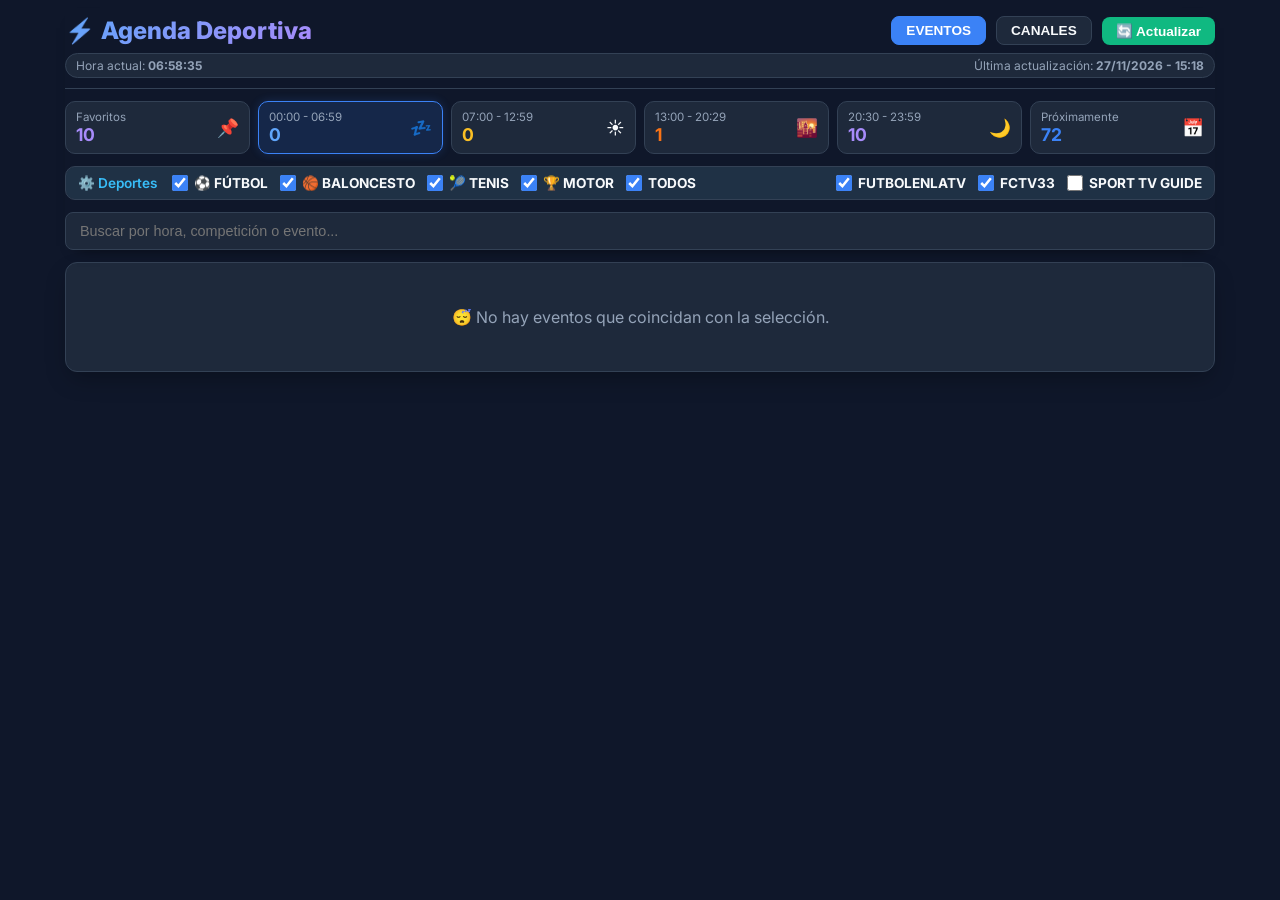
==== commit b64c6194: "Actualización automática de agenda y canales CDN" ====
--- a/index.html
+++ b/index.html
@@ -113,7 +113,7 @@
         </div>
         <div class="last-update">
             <span>Hora actual: <strong id="liveClock">--:--:--</strong></span>
-            <span>Última actualización: <strong>27/11/2026 - 15:07</strong></span>
+            <span>Última actualización: <strong>27/11/2026 - 15:18</strong></span>
         </div>
     </header>
 
@@ -208,7 +208,7 @@
 
     <div class="table-card" id="futbolenlatv-view-container">
         <div class="events-stack" id="futbolenlatvTable">
-            <div class="stg-event-card" data-date="2026-11-27" data-ts="1795758600000" data-time="06:50" data-slot="madrugada" data-sport="futbol" data-source="futbolenlatv" data-comp-key="champions" data-filtered="false" data-configured="true" data-search="2026 11 27 06 50 futbol uefa champions league adelaide street circuit carrera 1 dazn dazn app gratis"><div style="display: flex; align-items: center; gap: 8px; flex-wrap: wrap;"><span class="date-badge today">Hoy</span><span class="time-badge">06:50</span><span class="sport-tag">⚽ FÚTBOL</span><span class="comp-meta">(UEFA CHAMPIONS LEAGUE)</span><strong class="stg-event-title" style="color: #fff; font-size: 0.9rem;">ADELAIDE STREET CIRCUIT - CARRERA 1</strong></div><div class="stg-channels-row"><span class="tv-badge" title="Canal DAZN">DAZN</span><span class="tv-badge" title="Canal DAZN App Gratis">DAZN App Gratis</span></div></div><div class="stg-event-card" data-date="2026-11-27" data-ts="1795806000000" data-time="20:00" data-slot="tarde" data-sport="futbol" data-source="fctv33" data-comp-key="eredivisie" data-filtered="false" data-configured="true" data-search="2026 11 27 20 00 futbol eredivisie groningen willem ii"><div style="display: flex; align-items: center; gap: 8px; flex-wrap: wrap;"><span class="date-badge today">Hoy</span><span class="time-badge">20:00</span><span class="sport-tag">⚽ FÚTBOL</span><span class="comp-meta">(EREDIVISIE)</span><strong class="stg-event-title" style="color: #fff; font-size: 0.9rem;">GRONINGEN - WILLEM II</strong></div><div class="stg-channels-row"><a href="https://www.fctv33go.skin/football/netherlands-eredivisie-match-4416554/groningen-vs-willem-ii-11-2026.html?icg=RVM&amp;ilang=es" target="_blank" class="channel-action" title="Ver en FCTV33">▶ FCTV33</a></div></div><div class="stg-event-card" data-date="2026-11-27" data-ts="1795807800000" data-time="20:30" data-slot="noche" data-sport="futbol" data-source="futbolenlatv" data-comp-key="bundesliga" data-filtered="false" data-configured="true" data-search="2026 11 27 20 30 futbol bundesliga werder bremen borussia m&#x27;gladbach dazn"><div style="display: flex; align-items: center; gap: 8px; flex-wrap: wrap;"><span class="date-badge today">Hoy</span><span class="time-badge">20:30</span><span class="sport-tag">⚽ FÚTBOL</span><span class="comp-meta">(BUNDESLIGA)</span><strong class="stg-event-title" style="color: #fff; font-size: 0.9rem;">WERDER BREMEN - BORUSSIA M&#x27;GLADBACH</strong></div><div class="stg-channels-row"><span class="tv-badge" title="Canal DAZN">DAZN</span></div></div><div class="stg-event-card" data-date="2026-11-27" data-ts="1795807800000" data-time="20:30" data-slot="noche" data-sport="futbol" data-source="fctv33" data-comp-key="bundesliga" data-filtered="false" data-configured="true" data-search="2026 11 27 20 30 futbol bundesliga sv werder bremen borussia monchengladbach"><div style="display: flex; align-items: center; gap: 8px; flex-wrap: wrap;"><span class="date-badge today">Hoy</span><span class="time-badge">20:30</span><span class="sport-tag">⚽ FÚTBOL</span><span class="comp-meta">(BUNDESLIGA)</span><strong class="stg-event-title" style="color: #fff; font-size: 0.9rem;">SV WERDER BREMEN - BORUSSIA MONCHENGLADBACH</strong></div><div class="stg-channels-row"><a href="https://www.fctv33go.skin/football/bundesliga-match-4423216/sv-werder-bremen-vs-borussia-monchengladbach-11-2026.html?icg=RVM&amp;ilang=es" target="_blank" class="channel-action" title="Ver en FCTV33">▶ FCTV33</a></div></div><div class="stg-event-card" data-date="2026-11-27" data-ts="1795808700000" data-time="20:45" data-slot="noche" data-sport="futbol" data-source="fctv33" data-comp-key="ligue1" data-filtered="false" data-configured="true" data-search="2026 11 27 20 45 futbol ligue 1 stade brestois 29 paris fc"><div style="display: flex; align-items: center; gap: 8px; flex-wrap: wrap;"><span class="date-badge today">Hoy</span><span class="time-badge">20:45</span><span class="sport-tag">⚽ FÚTBOL</span><span class="comp-meta">(LIGUE 1)</span><strong class="stg-event-title" style="color: #fff; font-size: 0.9rem;">STADE BRESTOIS 29 - PARIS FC</strong></div><div class="stg-channels-row"><a href="https://www.fctv33go.skin/football/french-ligue-1-match-4430872/stade-brestois-29-vs-paris-fc-11-2026.html?icg=RVM&amp;ilang=es" target="_blank" class="channel-action" title="Ver en FCTV33">▶ FCTV33</a></div></div><div class="stg-event-card" data-date="2026-11-27" data-ts="1795808700000" data-time="20:45" data-slot="noche" data-sport="futbol" data-source="futbolenlatv" data-comp-key="ligue1" data-filtered="false" data-configured="true" data-search="2026 11 27 20 45 futbol ligue 1 stade brestois paris fc dazn"><div style="display: flex; align-items: center; gap: 8px; flex-wrap: wrap;"><span class="date-badge today">Hoy</span><span class="time-badge">20:45</span><span class="sport-tag">⚽ FÚTBOL</span><span class="comp-meta">(LIGUE 1)</span><strong class="stg-event-title" style="color: #fff; font-size: 0.9rem;">STADE BRESTOIS - PARIS FC</strong></div><div class="stg-channels-row"><span class="tv-badge" title="Canal DAZN">DAZN</span></div></div><div class="stg-event-card" data-date="2026-11-27" data-ts="1795808700000" data-time="20:45" data-slot="noche" data-sport="futbol" data-source="fctv33" data-comp-key="seriea" data-filtered="false" data-configured="true" data-search="2026 11 27 20 45 futbol serie a venezia bologna"><div style="display: flex; align-items: center; gap: 8px; flex-wrap: wrap;"><span class="date-badge today">Hoy</span><span class="time-badge">20:45</span><span class="sport-tag">⚽ FÚTBOL</span><span class="comp-meta">(SERIE A)</span><strong class="stg-event-title" style="color: #fff; font-size: 0.9rem;">VENEZIA - BOLOGNA</strong></div><div class="stg-channels-row"><a href="https://www.fctv33go.skin/football/italian-serie-a-match-4441513/venezia-vs-bologna-11-2026.html?icg=RVM&amp;ilang=es" target="_blank" class="channel-action" title="Ver en FCTV33">▶ FCTV33</a></div></div><div class="stg-event-card" data-date="2026-11-27" data-ts="1795808700000" data-time="20:45" data-slot="noche" data-sport="futbol" data-source="futbolenlatv" data-comp-key="seriea" data-filtered="false" data-configured="true" data-search="2026 11 27 20 45 futbol serie a venezia fc bologna dazn"><div style="display: flex; align-items: center; gap: 8px; flex-wrap: wrap;"><span class="date-badge today">Hoy</span><span class="time-badge">20:45</span><span class="sport-tag">⚽ FÚTBOL</span><span class="comp-meta">(SERIE A)</span><strong class="stg-event-title" style="color: #fff; font-size: 0.9rem;">VENEZIA FC - BOLOGNA</strong></div><div class="stg-channels-row"><span class="tv-badge" title="Canal DAZN">DAZN</span></div></div><div class="stg-event-card" data-date="2026-11-27" data-ts="1795809600000" data-time="21:00" data-slot="noche" data-sport="futbol" data-source="fctv33" data-comp-key="laliga" data-filtered="false" data-configured="true" data-search="2026 11 27 21 00 futbol laliga ea sports levante racing santander"><div style="display: flex; align-items: center; gap: 8px; flex-wrap: wrap;"><span class="date-badge today">Hoy</span><span class="time-badge">21:00</span><span class="sport-tag">⚽ FÚTBOL</span><span class="comp-meta">(LALIGA EA SPORTS)</span><strong class="stg-event-title" style="color: #fff; font-size: 0.9rem;">LEVANTE - RACING SANTANDER</strong></div><div class="stg-channels-row"><a href="https://www.fctv33go.skin/football/spanish-la-liga-match-4433704/levante-vs-racing-santander-11-2026.html?icg=RVM&amp;ilang=es" target="_blank" class="channel-action" title="Ver en FCTV33">▶ FCTV33</a></div></div><div class="stg-event-card" data-date="2026-11-27" data-ts="1795809600000" data-time="21:00" data-slot="noche" data-sport="futbol" data-source="futbolenlatv" data-comp-key="laliga" data-filtered="false" data-configured="true" data-search="2026 11 27 21 00 futbol laliga ea sports levante racing santander m+ laliga"><div style="display: flex; align-items: center; gap: 8px; flex-wrap: wrap;"><span class="date-badge today">Hoy</span><span class="time-badge">21:00</span><span class="sport-tag">⚽ FÚTBOL</span><span class="comp-meta">(LALIGA EA SPORTS)</span><strong class="stg-event-title" style="color: #fff; font-size: 0.9rem;">LEVANTE - RACING SANTANDER</strong></div><div class="stg-channels-row"><span class="tv-badge" title="Canal M+ LALIGA">M+ LALIGA</span></div></div><div class="stg-event-card" data-date="2026-11-27" data-ts="1795809600000" data-time="21:00" data-slot="noche" data-sport="futbol" data-source="fctv33" data-comp-key="premier" data-filtered="false" data-configured="true" data-search="2026 11 27 21 00 futbol premier league nottingham forest chelsea"><div style="display: flex; align-items: center; gap: 8px; flex-wrap: wrap;"><span class="date-badge today">Hoy</span><span class="time-badge">21:00</span><span class="sport-tag">⚽ FÚTBOL</span><span class="comp-meta">(PREMIER LEAGUE)</span><strong class="stg-event-title" style="color: #fff; font-size: 0.9rem;">NOTTINGHAM FOREST - CHELSEA</strong></div><div class="stg-channels-row"><a href="https://www.fctv33go.skin/football/english-premier-league-match-4420367/nottingham-forest-vs-chelsea-11-2026.html?icg=RVM&amp;ilang=es" target="_blank" class="channel-action" title="Ver en FCTV33">▶ FCTV33</a></div></div><div class="stg-event-card" data-date="2026-11-27" data-ts="1795809600000" data-time="21:00" data-slot="noche" data-sport="futbol" data-source="futbolenlatv" data-comp-key="premier" data-filtered="false" data-configured="true" data-search="2026 11 27 21 00 futbol premier league nottingham forest chelsea dazn dazn 1"><div style="display: flex; align-items: center; gap: 8px; flex-wrap: wrap;"><span class="date-badge today">Hoy</span><span class="time-badge">21:00</span><span class="sport-tag">⚽ FÚTBOL</span><span class="comp-meta">(PREMIER LEAGUE)</span><strong class="stg-event-title" style="color: #fff; font-size: 0.9rem;">NOTTINGHAM FOREST - CHELSEA</strong></div><div class="stg-channels-row"><span class="tv-badge" title="Canal DAZN">DAZN</span><span class="tv-badge" title="Canal DAZN 1">DAZN 1</span></div></div><div class="stg-event-card" data-date="2026-11-27" data-ts="1795809600000" data-time="21:00" data-slot="noche" data-sport="futbol" data-source="fctv33" data-comp-key="champions" data-filtered="false" data-configured="true" data-search="2026 11 27 21 00 futbol uefa champions league southampton middlesbrough"><div style="display: flex; align-items: center; gap: 8px; flex-wrap: wrap;"><span class="date-badge today">Hoy</span><span class="time-badge">21:00</span><span class="sport-tag">⚽ FÚTBOL</span><span class="comp-meta">(UEFA CHAMPIONS LEAGUE)</span><strong class="stg-event-title" style="color: #fff; font-size: 0.9rem;">SOUTHAMPTON - MIDDLESBROUGH</strong></div><div class="stg-channels-row"><a href="https://www.fctv33go.skin/football/english-football-league-championship-match-4420004/southampton-vs-middlesbrough-11-2026.html?icg=RVM&amp;ilang=es" target="_blank" class="channel-action" title="Ver en FCTV33">▶ FCTV33</a></div></div><div class="stg-event-card" data-date="2026-11-28" data-ts="1795824000000" data-time="01:00" data-slot="madrugada" data-sport="baloncesto" data-source="fctv33" data-comp-key="nba" data-filtered="false" data-configured="true" data-search="2026 11 28 01 00 baloncesto nba new york knicks miami heat"><div style="display: flex; align-items: center; gap: 8px; flex-wrap: wrap;"><span class="date-badge">28/11</span><span class="time-badge">01:00</span><span class="sport-tag">🏀 BALONCESTO</span><span class="comp-meta">(NBA)</span><strong class="stg-event-title" style="color: #fff; font-size: 0.9rem;">NEW YORK KNICKS - MIAMI HEAT</strong></div><div class="stg-channels-row"><a href="https://www.fctv33go.skin/basketball/national-basketball-association-match-2282800/new-york-knicks-vs-miami-heat-11-2026.html?icg=RVM&amp;ilang=es" target="_blank" class="channel-action" title="Ver en FCTV33">▶ FCTV33</a></div></div><div class="stg-event-card" data-date="2026-11-28" data-ts="1795824000000" data-time="01:00" data-slot="madrugada" data-sport="baloncesto" data-source="futbolenlatv" data-comp-key="nba" data-filtered="false" data-configured="true" data-search="2026 11 28 01 00 baloncesto nba new york knicks miami heat amazon prime video"><div style="display: flex; align-items: center; gap: 8px; flex-wrap: wrap;"><span class="date-badge">28/11</span><span class="time-badge">01:00</span><span class="sport-tag">🏀 BALONCESTO</span><span class="comp-meta">(NBA)</span><strong class="stg-event-title" style="color: #fff; font-size: 0.9rem;">NEW YORK KNICKS - MIAMI HEAT</strong></div><div class="stg-channels-row"><span class="tv-badge" title="Canal Amazon Prime Video">Amazon Prime Video</span></div></div><div class="stg-event-card" data-date="2026-11-28" data-ts="1795825800000" data-time="01:30" data-slot="madrugada" data-sport="baloncesto" data-source="fctv33" data-comp-key="nba" data-filtered="false" data-configured="true" data-search="2026 11 28 01 30 baloncesto nba indiana pacers philadelphia 76ers"><div style="display: flex; align-items: center; gap: 8px; flex-wrap: wrap;"><span class="date-badge">28/11</span><span class="time-badge">01:30</span><span class="sport-tag">🏀 BALONCESTO</span><span class="comp-meta">(NBA)</span><strong class="stg-event-title" style="color: #fff; font-size: 0.9rem;">INDIANA PACERS - PHILADELPHIA 76ERS</strong></div><div class="stg-channels-row"><a href="https://www.fctv33go.skin/basketball/national-basketball-association-match-2282807/indiana-pacers-vs-philadelphia-76ers-11-2026.html?icg=RVM&amp;ilang=es" target="_blank" class="channel-action" title="Ver en FCTV33">▶ FCTV33</a></div></div><div class="stg-event-card" data-date="2026-11-28" data-ts="1795825800000" data-time="01:30" data-slot="madrugada" data-sport="baloncesto" data-source="fctv33" data-comp-key="nba" data-filtered="false" data-configured="true" data-search="2026 11 28 01 30 baloncesto nba toronto raptors brooklyn nets"><div style="display: flex; align-items: center; gap: 8px; flex-wrap: wrap;"><span class="date-badge">28/11</span><span class="time-badge">01:30</span><span class="sport-tag">🏀 BALONCESTO</span><span class="comp-meta">(NBA)</span><strong class="stg-event-title" style="color: #fff; font-size: 0.9rem;">TORONTO RAPTORS - BROOKLYN NETS</strong></div><div class="stg-channels-row"><a href="https://www.fctv33go.skin/basketball/national-basketball-association-match-2282808/toronto-raptors-vs-brooklyn-nets-11-2026.html?icg=RVM&amp;ilang=es" target="_blank" class="channel-action" title="Ver en FCTV33">▶ FCTV33</a></div></div><div class="stg-event-card" data-date="2026-11-28" data-ts="1795825800000" data-time="01:30" data-slot="madrugada" data-sport="baloncesto" data-source="fctv33" data-comp-key="nba" data-filtered="false" data-configured="true" data-search="2026 11 28 01 30 baloncesto nba detroit pistons milwaukee bucks"><div style="display: flex; align-items: center; gap: 8px; flex-wrap: wrap;"><span class="date-badge">28/11</span><span class="time-badge">01:30</span><span class="sport-tag">🏀 BALONCESTO</span><span class="comp-meta">(NBA)</span><strong class="stg-event-title" style="color: #fff; font-size: 0.9rem;">DETROIT PISTONS - MILWAUKEE BUCKS</strong></div><div class="stg-channels-row"><a href="https://www.fctv33go.skin/basketball/national-basketball-association-match-2282806/detroit-pistons-vs-milwaukee-bucks-11-2026.html?icg=RVM&amp;ilang=es" target="_blank" class="channel-action" title="Ver en FCTV33">▶ FCTV33</a></div></div><div class="stg-event-card" data-date="2026-11-28" data-ts="1795827600000" data-time="02:00" data-slot="madrugada" data-sport="baloncesto" data-source="fctv33" data-comp-key="nba" data-filtered="false" data-configured="true" data-search="2026 11 28 02 00 baloncesto nba boston celtics atlanta hawks"><div style="display: flex; align-items: center; gap: 8px; flex-wrap: wrap;"><span class="date-badge">28/11</span><span class="time-badge">02:00</span><span class="sport-tag">🏀 BALONCESTO</span><span class="comp-meta">(NBA)</span><strong class="stg-event-title" style="color: #fff; font-size: 0.9rem;">BOSTON CELTICS - ATLANTA HAWKS</strong></div><div class="stg-channels-row"><a href="https://www.fctv33go.skin/basketball/national-basketball-association-match-2282811/boston-celtics-vs-atlanta-hawks-11-2026.html?icg=RVM&amp;ilang=es" target="_blank" class="channel-action" title="Ver en FCTV33">▶ FCTV33</a></div></div><div class="stg-event-card" data-date="2026-11-28" data-ts="1795827600000" data-time="02:00" data-slot="madrugada" data-sport="futbol" data-source="fctv33" data-comp-key="champions" data-filtered="false" data-configured="true" data-search="2026 11 28 02 00 futbol uefa champions league wellington phoenix reserve wellington olympic"><div style="display: flex; align-items: center; gap: 8px; flex-wrap: wrap;"><span class="date-badge">28/11</span><span class="time-badge">02:00</span><span class="sport-tag">⚽ FÚTBOL</span><span class="comp-meta">(UEFA CHAMPIONS LEAGUE)</span><strong class="stg-event-title" style="color: #fff; font-size: 0.9rem;">WELLINGTON PHOENIX RESERVE - WELLINGTON OLYMPIC</strong></div><div class="stg-channels-row"><a href="https://www.fctv33go.skin/football/new-zealand-football-championship-match-4509868/wellington-phoenix-reserve-vs-wellington-olympic-11-2026.html?icg=RVM&amp;ilang=es" target="_blank" class="channel-action" title="Ver en FCTV33">▶ FCTV33</a></div></div><div class="stg-event-card" data-date="2026-11-28" data-ts="1795829400000" data-time="02:30" data-slot="madrugada" data-sport="baloncesto" data-source="fctv33" data-comp-key="nba" data-filtered="false" data-configured="true" data-search="2026 11 28 02 30 baloncesto nba minnesota timberwolves memphis grizzlies"><div style="display: flex; align-items: center; gap: 8px; flex-wrap: wrap;"><span class="date-badge">28/11</span><span class="time-badge">02:30</span><span class="sport-tag">🏀 BALONCESTO</span><span class="comp-meta">(NBA)</span><strong class="stg-event-title" style="color: #fff; font-size: 0.9rem;">MINNESOTA TIMBERWOLVES - MEMPHIS GRIZZLIES</strong></div><div class="stg-channels-row"><a href="https://www.fctv33go.skin/basketball/national-basketball-association-match-2282821/minnesota-timberwolves-vs-memphis-grizzlies-11-2026.html?icg=RVM&amp;ilang=es" target="_blank" class="channel-action" title="Ver en FCTV33">▶ FCTV33</a></div></div><div class="stg-event-card" data-date="2026-11-28" data-ts="1795831200000" data-time="03:00" data-slot="madrugada" data-sport="baloncesto" data-source="fctv33" data-comp-key="nba" data-filtered="false" data-configured="true" data-search="2026 11 28 03 00 baloncesto nba phoenix suns dallas mavericks"><div style="display: flex; align-items: center; gap: 8px; flex-wrap: wrap;"><span class="date-badge">28/11</span><span class="time-badge">03:00</span><span class="sport-tag">🏀 BALONCESTO</span><span class="comp-meta">(NBA)</span><strong class="stg-event-title" style="color: #fff; font-size: 0.9rem;">PHOENIX SUNS - DALLAS MAVERICKS</strong></div><div class="stg-channels-row"><a href="https://www.fctv33go.skin/basketball/national-basketball-association-match-2282822/phoenix-suns-vs-dallas-mavericks-11-2026.html?icg=RVM&amp;ilang=es" target="_blank" class="channel-action" title="Ver en FCTV33">▶ FCTV33</a></div></div><div class="stg-event-card" data-date="2026-11-28" data-ts="1795833000000" data-time="03:30" data-slot="madrugada" data-sport="baloncesto" data-source="fctv33" data-comp-key="nba" data-filtered="false" data-configured="true" data-search="2026 11 28 03 30 baloncesto nba san antonio spurs los angeles lakers"><div style="display: flex; align-items: center; gap: 8px; flex-wrap: wrap;"><span class="date-badge">28/11</span><span class="time-badge">03:30</span><span class="sport-tag">🏀 BALONCESTO</span><span class="comp-meta">(NBA)</span><strong class="stg-event-title" style="color: #fff; font-size: 0.9rem;">SAN ANTONIO SPURS - LOS ANGELES LAKERS</strong></div><div class="stg-channels-row"><a href="https://www.fctv33go.skin/basketball/national-basketball-association-match-2282824/san-antonio-spurs-vs-los-angeles-lakers-11-2026.html?icg=RVM&amp;ilang=es" target="_blank" class="channel-action" title="Ver en FCTV33">▶ FCTV33</a></div></div><div class="stg-event-card" data-date="2026-11-28" data-ts="1795833000000" data-time="03:30" data-slot="madrugada" data-sport="baloncesto" data-source="futbolenlatv" data-comp-key="nba" data-filtered="false" data-configured="true" data-search="2026 11 28 03 30 baloncesto nba san antonio spurs los angeles lakers amazon prime video"><div style="display: flex; align-items: center; gap: 8px; flex-wrap: wrap;"><span class="date-badge">28/11</span><span class="time-badge">03:30</span><span class="sport-tag">🏀 BALONCESTO</span><span class="comp-meta">(NBA)</span><strong class="stg-event-title" style="color: #fff; font-size: 0.9rem;">SAN ANTONIO SPURS - LOS ANGELES LAKERS</strong></div><div class="stg-channels-row"><span class="tv-badge" title="Canal Amazon Prime Video">Amazon Prime Video</span></div></div><div class="stg-event-card" data-date="2026-11-28" data-ts="1795833000000" data-time="03:30" data-slot="madrugada" data-sport="baloncesto" data-source="fctv33" data-comp-key="nba" data-filtered="false" data-configured="true" data-search="2026 11 28 03 30 baloncesto nba los angeles clippers new orleans pelicans"><div style="display: flex; align-items: center; gap: 8px; flex-wrap: wrap;"><span class="date-badge">28/11</span><span class="time-badge">03:30</span><span class="sport-tag">🏀 BALONCESTO</span><span class="comp-meta">(NBA)</span><strong class="stg-event-title" style="color: #fff; font-size: 0.9rem;">LOS ANGELES CLIPPERS - NEW ORLEANS PELICANS</strong></div><div class="stg-channels-row"><a href="https://www.fctv33go.skin/basketball/national-basketball-association-match-2282826/los-angeles-clippers-vs-new-orleans-pelicans-11-2026.html?icg=RVM&amp;ilang=es" target="_blank" class="channel-action" title="Ver en FCTV33">▶ FCTV33</a></div></div><div class="stg-event-card" data-date="2026-11-28" data-ts="1795833000000" data-time="03:30" data-slot="madrugada" data-sport="baloncesto" data-source="fctv33" data-comp-key="nba" data-filtered="false" data-configured="true" data-search="2026 11 28 03 30 baloncesto nba portland trail blazers golden state warriors"><div style="display: flex; align-items: center; gap: 8px; flex-wrap: wrap;"><span class="date-badge">28/11</span><span class="time-badge">03:30</span><span class="sport-tag">🏀 BALONCESTO</span><span class="comp-meta">(NBA)</span><strong class="stg-event-title" style="color: #fff; font-size: 0.9rem;">PORTLAND TRAIL BLAZERS - GOLDEN STATE WARRIORS</strong></div><div class="stg-channels-row"><a href="https://www.fctv33go.skin/basketball/national-basketball-association-match-2282827/portland-trail-blazers-vs-golden-state-warriors-11-2026.html?icg=RVM&amp;ilang=es" target="_blank" class="channel-action" title="Ver en FCTV33">▶ FCTV33</a></div></div><div class="stg-event-card" data-date="2026-11-28" data-ts="1795833000000" data-time="03:30" data-slot="madrugada" data-sport="baloncesto" data-source="fctv33" data-comp-key="nba" data-filtered="false" data-configured="true" data-search="2026 11 28 03 30 baloncesto nba utah jazz denver nuggets"><div style="display: flex; align-items: center; gap: 8px; flex-wrap: wrap;"><span class="date-badge">28/11</span><span class="time-badge">03:30</span><span class="sport-tag">🏀 BALONCESTO</span><span class="comp-meta">(NBA)</span><strong class="stg-event-title" style="color: #fff; font-size: 0.9rem;">UTAH JAZZ - DENVER NUGGETS</strong></div><div class="stg-channels-row"><a href="https://www.fctv33go.skin/basketball/national-basketball-association-match-2282825/utah-jazz-vs-denver-nuggets-11-2026.html?icg=RVM&amp;ilang=es" target="_blank" class="channel-action" title="Ver en FCTV33">▶ FCTV33</a></div></div><div class="stg-event-card" data-date="2026-11-28" data-ts="1795841400000" data-time="05:50" data-slot="madrugada" data-sport="futbol" data-source="futbolenlatv" data-comp-key="champions" data-filtered="false" data-configured="true" data-search="2026 11 28 05 50 futbol uefa champions league adelaide street circuit carrera 2 dazn dazn app gratis"><div style="display: flex; align-items: center; gap: 8px; flex-wrap: wrap;"><span class="date-badge">28/11</span><span class="time-badge">05:50</span><span class="sport-tag">⚽ FÚTBOL</span><span class="comp-meta">(UEFA CHAMPIONS LEAGUE)</span><strong class="stg-event-title" style="color: #fff; font-size: 0.9rem;">ADELAIDE STREET CIRCUIT - CARRERA 2</strong></div><div class="stg-channels-row"><span class="tv-badge" title="Canal DAZN">DAZN</span><span class="tv-badge" title="Canal DAZN App Gratis">DAZN App Gratis</span></div></div><div class="stg-event-card" data-date="2026-11-28" data-ts="1795854600000" data-time="09:30" data-slot="manana" data-sport="futbol" data-source="fctv33" data-comp-key="champions" data-filtered="false" data-configured="true" data-search="2026 11 28 09 30 futbol uefa champions league barito putera de red fc"><div style="display: flex; align-items: center; gap: 8px; flex-wrap: wrap;"><span class="date-badge">28/11</span><span class="time-badge">09:30</span><span class="sport-tag">⚽ FÚTBOL</span><span class="comp-meta">(UEFA CHAMPIONS LEAGUE)</span><strong class="stg-event-title" style="color: #fff; font-size: 0.9rem;">BARITO PUTERA - DE RED FC</strong></div><div class="stg-channels-row"><a href="https://www.fctv33go.skin/football/indonesian-championship-match-4501656/barito-putera-vs-de-red-fc-11-2026.html?icg=RVM&amp;ilang=es" target="_blank" class="channel-action" title="Ver en FCTV33">▶ FCTV33</a></div></div><div class="stg-event-card" data-date="2026-11-28" data-ts="1795854600000" data-time="09:30" data-slot="manana" data-sport="futbol" data-source="fctv33" data-comp-key="champions" data-filtered="false" data-configured="true" data-search="2026 11 28 09 30 futbol uefa champions league persela lamongan rans nusantara fc"><div style="display: flex; align-items: center; gap: 8px; flex-wrap: wrap;"><span class="date-badge">28/11</span><span class="time-badge">09:30</span><span class="sport-tag">⚽ FÚTBOL</span><span class="comp-meta">(UEFA CHAMPIONS LEAGUE)</span><strong class="stg-event-title" style="color: #fff; font-size: 0.9rem;">PERSELA LAMONGAN - RANS NUSANTARA FC</strong></div><div class="stg-channels-row"><a href="https://www.fctv33go.skin/football/indonesian-championship-match-4501654/persela-lamongan-vs-rans-nusantara-fc-11-2026.html?icg=RVM&amp;ilang=es" target="_blank" class="channel-action" title="Ver en FCTV33">▶ FCTV33</a></div></div><div class="stg-event-card" data-date="2026-11-28" data-ts="1795863600000" data-time="12:00" data-slot="manana" data-sport="tenis" data-source="fctv33" data-comp-key="tenis" data-filtered="false" data-configured="true" data-search="2026 11 28 12 00 tenis davis cup great britain spain"><div style="display: flex; align-items: center; gap: 8px; flex-wrap: wrap;"><span class="date-badge">28/11</span><span class="time-badge">12:00</span><span class="sport-tag">🎾 TENIS</span><span class="comp-meta">(DAVIS CUP)</span><strong class="stg-event-title" style="color: #fff; font-size: 0.9rem;">GREAT BRITAIN - SPAIN</strong></div><div class="stg-channels-row"><a href="https://www.fctv33go.skin/tennis/davis-cup-match-2286096/great-britain-vs-spain-11-2026.html?icg=RVM&amp;ilang=es" target="_blank" class="channel-action" title="Ver en FCTV33">▶ FCTV33</a></div></div><div class="stg-event-card" data-date="2026-11-28" data-ts="1795863600000" data-time="12:00" data-slot="manana" data-sport="tenis" data-source="futbolenlatv" data-comp-key="tenis" data-filtered="true" data-configured="true" data-search="2026 11 28 12 00 tenis davis cup finals semifinal 2 partido 1 gran bretana espana m+ vamos m+ deportes 2"><div style="display: flex; align-items: center; gap: 8px; flex-wrap: wrap;"><span class="date-badge">28/11</span><span class="time-badge">12:00</span><span class="sport-tag">🎾 TENIS</span><span class="comp-meta">(<span class="favorite-pin" title="Favorito" aria-label="Favorito">📌</span>DAVIS CUP FINALS)</span><strong class="stg-event-title" style="color: #fff; font-size: 0.9rem;">SEMIFINAL 2 - PARTIDO 1 - GRAN BRETAÑA - ESPAÑA</strong></div><div class="stg-channels-row"><span class="tv-badge" title="Canal M+ Vamos">M+ Vamos</span><span class="tv-badge" title="Canal M+ Deportes 2">M+ Deportes 2</span></div></div><div class="stg-event-card" data-date="2026-11-28" data-ts="1795867200000" data-time="13:00" data-slot="tarde" data-sport="futbol" data-source="fctv33" data-comp-key="champions" data-filtered="false" data-configured="true" data-search="2026 11 28 13 00 futbol uefa champions league sumsel united persiraja banda aceh"><div style="display: flex; align-items: center; gap: 8px; flex-wrap: wrap;"><span class="date-badge">28/11</span><span class="time-badge">13:00</span><span class="sport-tag">⚽ FÚTBOL</span><span class="comp-meta">(UEFA CHAMPIONS LEAGUE)</span><strong class="stg-event-title" style="color: #fff; font-size: 0.9rem;">SUMSEL UNITED - PERSIRAJA BANDA ACEH</strong></div><div class="stg-channels-row"><a href="https://www.fctv33go.skin/football/indonesian-championship-match-4501023/sumsel-united-vs-persiraja-banda-aceh-11-2026.html?icg=RVM&amp;ilang=es" target="_blank" class="channel-action" title="Ver en FCTV33">▶ FCTV33</a></div></div><div class="stg-event-card" data-date="2026-11-28" data-ts="1795867200000" data-time="13:00" data-slot="tarde" data-sport="futbol" data-source="fctv33" data-comp-key="champions" data-filtered="false" data-configured="true" data-search="2026 11 28 13 00 futbol uefa champions league persis solo fc deltras sidoarjo"><div style="display: flex; align-items: center; gap: 8px; flex-wrap: wrap;"><span class="date-badge">28/11</span><span class="time-badge">13:00</span><span class="sport-tag">⚽ FÚTBOL</span><span class="comp-meta">(UEFA CHAMPIONS LEAGUE)</span><strong class="stg-event-title" style="color: #fff; font-size: 0.9rem;">PERSIS SOLO FC - DELTRAS SIDOARJO</strong></div><div class="stg-channels-row"><a href="https://www.fctv33go.skin/football/indonesian-championship-match-4501646/persis-solo-fc-vs-deltras-sidoarjo-11-2026.html?icg=RVM&amp;ilang=es" target="_blank" class="channel-action" title="Ver en FCTV33">▶ FCTV33</a></div></div><div class="stg-event-card" data-date="2026-11-28" data-ts="1795867200000" data-time="13:00" data-slot="tarde" data-sport="futbol" data-source="fctv33" data-comp-key="champions" data-filtered="false" data-configured="true" data-search="2026 11 28 13 00 futbol uefa champions league psps riau persikad depok"><div style="display: flex; align-items: center; gap: 8px; flex-wrap: wrap;"><span class="date-badge">28/11</span><span class="time-badge">13:00</span><span class="sport-tag">⚽ FÚTBOL</span><span class="comp-meta">(UEFA CHAMPIONS LEAGUE)</span><strong class="stg-event-title" style="color: #fff; font-size: 0.9rem;">PSPS RIAU - PERSIKAD DEPOK</strong></div><div class="stg-channels-row"><a href="https://www.fctv33go.skin/football/indonesian-championship-match-4501045/psps-riau-vs-persikad-depok-11-2026.html?icg=RVM&amp;ilang=es" target="_blank" class="channel-action" title="Ver en FCTV33">▶ FCTV33</a></div></div><div class="stg-event-card" data-date="2026-11-28" data-ts="1795869000000" data-time="13:30" data-slot="tarde" data-sport="futbol" data-source="fctv33" data-comp-key="champions" data-filtered="false" data-configured="true" data-search="2026 11 28 13 30 futbol uefa champions league blackburn rovers charlton athletic"><div style="display: flex; align-items: center; gap: 8px; flex-wrap: wrap;"><span class="date-badge">28/11</span><span class="time-badge">13:30</span><span class="sport-tag">⚽ FÚTBOL</span><span class="comp-meta">(UEFA CHAMPIONS LEAGUE)</span><strong class="stg-event-title" style="color: #fff; font-size: 0.9rem;">BLACKBURN ROVERS - CHARLTON ATHLETIC</strong></div><div class="stg-channels-row"><a href="https://www.fctv33go.skin/football/english-football-league-championship-match-4420010/blackburn-rovers-vs-charlton-athletic-11-2026.html?icg=RVM&amp;ilang=es" target="_blank" class="channel-action" title="Ver en FCTV33">▶ FCTV33</a></div></div><div class="stg-event-card" data-date="2026-11-28" data-ts="1795869000000" data-time="13:30" data-slot="tarde" data-sport="futbol" data-source="fctv33" data-comp-key="champions" data-filtered="false" data-configured="true" data-search="2026 11 28 13 30 futbol uefa champions league preston north end norwich city"><div style="display: flex; align-items: center; gap: 8px; flex-wrap: wrap;"><span class="date-badge">28/11</span><span class="time-badge">13:30</span><span class="sport-tag">⚽ FÚTBOL</span><span class="comp-meta">(UEFA CHAMPIONS LEAGUE)</span><strong class="stg-event-title" style="color: #fff; font-size: 0.9rem;">PRESTON NORTH END - NORWICH CITY</strong></div><div class="stg-channels-row"><a href="https://www.fctv33go.skin/football/english-football-league-championship-match-4420000/preston-north-end-vs-norwich-city-11-2026.html?icg=RVM&amp;ilang=es" target="_blank" class="channel-action" title="Ver en FCTV33">▶ FCTV33</a></div></div><div class="stg-event-card" data-date="2026-11-28" data-ts="1795869000000" data-time="13:30" data-slot="tarde" data-sport="futbol" data-source="fctv33" data-comp-key="champions" data-filtered="false" data-configured="true" data-search="2026 11 28 13 30 futbol uefa champions league lincoln city wolverhampton wanderers"><div style="display: flex; align-items: center; gap: 8px; flex-wrap: wrap;"><span class="date-badge">28/11</span><span class="time-badge">13:30</span><span class="sport-tag">⚽ FÚTBOL</span><span class="comp-meta">(UEFA CHAMPIONS LEAGUE)</span><strong class="stg-event-title" style="color: #fff; font-size: 0.9rem;">LINCOLN CITY - WOLVERHAMPTON WANDERERS</strong></div><div class="stg-channels-row"><a href="https://www.fctv33go.skin/football/english-football-league-championship-match-4420008/lincoln-city-vs-wolverhampton-wanderers-11-2026.html?icg=RVM&amp;ilang=es" target="_blank" class="channel-action" title="Ver en FCTV33">▶ FCTV33</a></div></div><div class="stg-event-card" data-date="2026-11-28" data-ts="1795870800000" data-time="14:00" data-slot="tarde" data-sport="tenis" data-source="futbolenlatv" data-comp-key="tenis" data-filtered="true" data-configured="true" data-search="2026 11 28 14 00 tenis davis cup finals semifinal 2 partido 2 gran bretana espana m+ vamos m+ deportes 2"><div style="display: flex; align-items: center; gap: 8px; flex-wrap: wrap;"><span class="date-badge">28/11</span><span class="time-badge">14:00</span><span class="sport-tag">🎾 TENIS</span><span class="comp-meta">(<span class="favorite-pin" title="Favorito" aria-label="Favorito">📌</span>DAVIS CUP FINALS)</span><strong class="stg-event-title" style="color: #fff; font-size: 0.9rem;">SEMIFINAL 2 - PARTIDO 2 - GRAN BRETAÑA - ESPAÑA</strong></div><div class="stg-channels-row"><span class="tv-badge" title="Canal M+ Vamos">M+ Vamos</span><span class="tv-badge" title="Canal M+ Deportes 2">M+ Deportes 2</span></div></div><div class="stg-event-card" data-date="2026-11-28" data-ts="1795870800000" data-time="14:00" data-slot="tarde" data-sport="futbol" data-source="fctv33" data-comp-key="laliga" data-filtered="false" data-configured="true" data-search="2026 11 28 14 00 futbol laliga ea sports real betis rayo vallecano"><div style="display: flex; align-items: center; gap: 8px; flex-wrap: wrap;"><span class="date-badge">28/11</span><span class="time-badge">14:00</span><span class="sport-tag">⚽ FÚTBOL</span><span class="comp-meta">(LALIGA EA SPORTS)</span><strong class="stg-event-title" style="color: #fff; font-size: 0.9rem;">REAL BETIS - RAYO VALLECANO</strong></div><div class="stg-channels-row"><a href="https://www.fctv33go.skin/football/spanish-la-liga-match-4433706/real-betis-vs-rayo-vallecano-11-2026.html?icg=RVM&amp;ilang=es" target="_blank" class="channel-action" title="Ver en FCTV33">▶ FCTV33</a></div></div><div class="stg-event-card" data-date="2026-11-28" data-ts="1795870800000" data-time="14:00" data-slot="tarde" data-sport="futbol" data-source="futbolenlatv" data-comp-key="laliga" data-filtered="false" data-configured="true" data-search="2026 11 28 14 00 futbol laliga ea sports real betis rayo vallecano m+ laliga m+ laliga 2"><div style="display: flex; align-items: center; gap: 8px; flex-wrap: wrap;"><span class="date-badge">28/11</span><span class="time-badge">14:00</span><span class="sport-tag">⚽ FÚTBOL</span><span class="comp-meta">(LALIGA EA SPORTS)</span><strong class="stg-event-title" style="color: #fff; font-size: 0.9rem;">REAL BETIS - RAYO VALLECANO</strong></div><div class="stg-channels-row"><span class="tv-badge" title="Canal M+ LALIGA">M+ LALIGA</span><span class="tv-badge" title="Canal M+ LALIGA 2">M+ LALIGA 2</span></div></div><div class="stg-event-card" data-date="2026-11-28" data-ts="1795870800000" data-time="14:00" data-slot="tarde" data-sport="futbol" data-source="fctv33" data-comp-key="champions" data-filtered="false" data-configured="true" data-search="2026 11 28 14 00 futbol uefa champions league young africans mc alger"><div style="display: flex; align-items: center; gap: 8px; flex-wrap: wrap;"><span class="date-badge">28/11</span><span class="time-badge">14:00</span><span class="sport-tag">⚽ FÚTBOL</span><span class="comp-meta">(UEFA CHAMPIONS LEAGUE)</span><strong class="stg-event-title" style="color: #fff; font-size: 0.9rem;">YOUNG AFRICANS - MC ALGER</strong></div><div class="stg-channels-row"><a href="https://www.fctv33go.skin/football/caf-champions-league-match-4532076/young-africans-vs-mc-alger-11-2026.html?icg=RVM&amp;ilang=es" target="_blank" class="channel-action" title="Ver en FCTV33">▶ FCTV33</a></div></div><div class="stg-event-card" data-date="2026-11-28" data-ts="1795874400000" data-time="15:00" data-slot="tarde" data-sport="motor" data-source="futbolenlatv" data-comp-key="motor" data-filtered="true" data-configured="true" data-search="2026 11 28 15 00 motor motogp motogp g.p. c. valenciana (ricardo tormo) sprint dazn dazn motogp movistar plus+ dazn app gratis"><div style="display: flex; align-items: center; gap: 8px; flex-wrap: wrap;"><span class="date-badge">28/11</span><span class="time-badge">15:00</span><span class="sport-tag">🏆 MOTOR</span><span class="comp-meta">(<span class="favorite-pin" title="Favorito" aria-label="Favorito">📌</span>MOTOGP)</span><strong class="stg-event-title" style="color: #fff; font-size: 0.9rem;">MOTOGP - G.P. C. VALENCIANA (RICARDO TORMO) - SPRINT</strong></div><div class="stg-channels-row"><span class="tv-badge" title="Canal DAZN">DAZN</span><span class="tv-badge" title="Canal DAZN MotoGP">DAZN MotoGP</span><span class="tv-badge" title="Canal Movistar Plus+">Movistar Plus+</span><span class="tv-badge" title="Canal DAZN App Gratis">DAZN App Gratis</span></div></div><div class="stg-event-card" data-date="2026-11-28" data-ts="1795874400000" data-time="15:00" data-slot="tarde" data-sport="futbol" data-source="futbolenlatv" data-comp-key="seriea" data-filtered="false" data-configured="true" data-search="2026 11 28 15 00 futbol serie a frosinone parma dazn"><div style="display: flex; align-items: center; gap: 8px; flex-wrap: wrap;"><span class="date-badge">28/11</span><span class="time-badge">15:00</span><span class="sport-tag">⚽ FÚTBOL</span><span class="comp-meta">(SERIE A)</span><strong class="stg-event-title" style="color: #fff; font-size: 0.9rem;">FROSINONE - PARMA</strong></div><div class="stg-channels-row"><span class="tv-badge" title="Canal DAZN">DAZN</span></div></div><div class="stg-event-card" data-date="2026-11-28" data-ts="1795876200000" data-time="15:30" data-slot="tarde" data-sport="futbol" data-source="futbolenlatv" data-comp-key="bundesliga" data-filtered="false" data-configured="true" data-search="2026 11 28 15 30 futbol bundesliga hamburger sv fc bayern dazn"><div style="display: flex; align-items: center; gap: 8px; flex-wrap: wrap;"><span class="date-badge">28/11</span><span class="time-badge">15:30</span><span class="sport-tag">⚽ FÚTBOL</span><span class="comp-meta">(BUNDESLIGA)</span><strong class="stg-event-title" style="color: #fff; font-size: 0.9rem;">HAMBURGER SV - FC BAYERN</strong></div><div class="stg-channels-row"><span class="tv-badge" title="Canal DAZN">DAZN</span></div></div><div class="stg-event-card" data-date="2026-11-28" data-ts="1795876200000" data-time="15:30" data-slot="tarde" data-sport="futbol" data-source="futbolenlatv" data-comp-key="bundesliga" data-filtered="false" data-configured="true" data-search="2026 11 28 15 30 futbol bundesliga mainz 05 1. fc union berlin dazn"><div style="display: flex; align-items: center; gap: 8px; flex-wrap: wrap;"><span class="date-badge">28/11</span><span class="time-badge">15:30</span><span class="sport-tag">⚽ FÚTBOL</span><span class="comp-meta">(BUNDESLIGA)</span><strong class="stg-event-title" style="color: #fff; font-size: 0.9rem;">MAINZ 05 - 1. FC UNION BERLIN</strong></div><div class="stg-channels-row"><span class="tv-badge" title="Canal DAZN">DAZN</span></div></div><div class="stg-event-card" data-date="2026-11-28" data-ts="1795876200000" data-time="15:30" data-slot="tarde" data-sport="futbol" data-source="futbolenlatv" data-comp-key="bundesliga" data-filtered="false" data-configured="true" data-search="2026 11 28 15 30 futbol bundesliga fc köln sv elversberg dazn"><div style="display: flex; align-items: center; gap: 8px; flex-wrap: wrap;"><span class="date-badge">28/11</span><span class="time-badge">15:30</span><span class="sport-tag">⚽ FÚTBOL</span><span class="comp-meta">(BUNDESLIGA)</span><strong class="stg-event-title" style="color: #fff; font-size: 0.9rem;">FC KÖLN - SV ELVERSBERG</strong></div><div class="stg-channels-row"><span class="tv-badge" title="Canal DAZN">DAZN</span></div></div><div class="stg-event-card" data-date="2026-11-28" data-ts="1795876200000" data-time="15:30" data-slot="tarde" data-sport="futbol" data-source="futbolenlatv" data-comp-key="bundesliga" data-filtered="false" data-configured="true" data-search="2026 11 28 15 30 futbol bundesliga paderborn 07 schalke 04 dazn"><div style="display: flex; align-items: center; gap: 8px; flex-wrap: wrap;"><span class="date-badge">28/11</span><span class="time-badge">15:30</span><span class="sport-tag">⚽ FÚTBOL</span><span class="comp-meta">(BUNDESLIGA)</span><strong class="stg-event-title" style="color: #fff; font-size: 0.9rem;">PADERBORN 07 - SCHALKE 04</strong></div><div class="stg-channels-row"><span class="tv-badge" title="Canal DAZN">DAZN</span></div></div><div class="stg-event-card" data-date="2026-11-28" data-ts="1795878000000" data-time="16:00" data-slot="tarde" data-sport="tenis" data-source="futbolenlatv" data-comp-key="tenis" data-filtered="true" data-configured="true" data-search="2026 11 28 16 00 tenis davis cup finals semifinal 2 partido 3 (dobles) gran bretana espana m+ vamos m+ deportes 2"><div style="display: flex; align-items: center; gap: 8px; flex-wrap: wrap;"><span class="date-badge">28/11</span><span class="time-badge">16:00</span><span class="sport-tag">🎾 TENIS</span><span class="comp-meta">(<span class="favorite-pin" title="Favorito" aria-label="Favorito">📌</span>DAVIS CUP FINALS)</span><strong class="stg-event-title" style="color: #fff; font-size: 0.9rem;">SEMIFINAL 2 - PARTIDO 3 (DOBLES) - GRAN BRETAÑA - ESPAÑA</strong></div><div class="stg-channels-row"><span class="tv-badge" title="Canal M+ Vamos">M+ Vamos</span><span class="tv-badge" title="Canal M+ Deportes 2">M+ Deportes 2</span></div></div><div class="stg-event-card" data-date="2026-11-28" data-ts="1795878000000" data-time="16:00" data-slot="tarde" data-sport="futbol" data-source="futbolenlatv" data-comp-key="premier" data-filtered="false" data-configured="true" data-search="2026 11 28 16 00 futbol premier league manchester utd. brentford dazn dazn 1"><div style="display: flex; align-items: center; gap: 8px; flex-wrap: wrap;"><span class="date-badge">28/11</span><span class="time-badge">16:00</span><span class="sport-tag">⚽ FÚTBOL</span><span class="comp-meta">(PREMIER LEAGUE)</span><strong class="stg-event-title" style="color: #fff; font-size: 0.9rem;">MANCHESTER UTD. - BRENTFORD</strong></div><div class="stg-channels-row"><span class="tv-badge" title="Canal DAZN">DAZN</span><span class="tv-badge" title="Canal DAZN 1">DAZN 1</span></div></div><div class="stg-event-card" data-date="2026-11-28" data-ts="1795878000000" data-time="16:00" data-slot="tarde" data-sport="futbol" data-source="futbolenlatv" data-comp-key="premier" data-filtered="false" data-configured="true" data-search="2026 11 28 16 00 futbol premier league leeds utd coventry city dazn dazn 2"><div style="display: flex; align-items: center; gap: 8px; flex-wrap: wrap;"><span class="date-badge">28/11</span><span class="time-badge">16:00</span><span class="sport-tag">⚽ FÚTBOL</span><span class="comp-meta">(PREMIER LEAGUE)</span><strong class="stg-event-title" style="color: #fff; font-size: 0.9rem;">LEEDS UTD - COVENTRY CITY</strong></div><div class="stg-channels-row"><span class="tv-badge" title="Canal DAZN">DAZN</span><span class="tv-badge" title="Canal DAZN 2">DAZN 2</span></div></div><div class="stg-event-card" data-date="2026-11-28" data-ts="1795878900000" data-time="16:15" data-slot="tarde" data-sport="futbol" data-source="futbolenlatv" data-comp-key="laliga" data-filtered="false" data-configured="true" data-search="2026 11 28 16 15 futbol laliga ea sports malaga athletic club dazn laliga dazn dazn app gratis"><div style="display: flex; align-items: center; gap: 8px; flex-wrap: wrap;"><span class="date-badge">28/11</span><span class="time-badge">16:15</span><span class="sport-tag">⚽ FÚTBOL</span><span class="comp-meta">(LALIGA EA SPORTS)</span><strong class="stg-event-title" style="color: #fff; font-size: 0.9rem;">MÁLAGA - ATHLETIC CLUB</strong></div><div class="stg-channels-row"><span class="tv-badge" title="Canal DAZN LaLiga">DAZN LaLiga</span><span class="tv-badge" title="Canal DAZN">DAZN</span><span class="tv-badge" title="Canal DAZN App Gratis">DAZN App Gratis</span></div></div><div class="stg-event-card" data-date="2026-11-28" data-ts="1795882500000" data-time="17:15" data-slot="tarde" data-sport="futbol" data-source="futbolenlatv" data-comp-key="ligue1" data-filtered="false" data-configured="true" data-search="2026 11 28 17 15 futbol ligue 1 angers lens dazn"><div style="display: flex; align-items: center; gap: 8px; flex-wrap: wrap;"><span class="date-badge">28/11</span><span class="time-badge">17:15</span><span class="sport-tag">⚽ FÚTBOL</span><span class="comp-meta">(LIGUE 1)</span><strong class="stg-event-title" style="color: #fff; font-size: 0.9rem;">ANGERS - LENS</strong></div><div class="stg-channels-row"><span class="tv-badge" title="Canal DAZN">DAZN</span></div></div><div class="stg-event-card" data-date="2026-11-28" data-ts="1795885200000" data-time="18:00" data-slot="tarde" data-sport="futbol" data-source="futbolenlatv" data-comp-key="seriea" data-filtered="false" data-configured="true" data-search="2026 11 28 18 00 futbol serie a torino lazio dazn"><div style="display: flex; align-items: center; gap: 8px; flex-wrap: wrap;"><span class="date-badge">28/11</span><span class="time-badge">18:00</span><span class="sport-tag">⚽ FÚTBOL</span><span class="comp-meta">(SERIE A)</span><strong class="stg-event-title" style="color: #fff; font-size: 0.9rem;">TORINO - LAZIO</strong></div><div class="stg-channels-row"><span class="tv-badge" title="Canal DAZN">DAZN</span></div></div><div class="stg-event-card" data-date="2026-11-28" data-ts="1795887000000" data-time="18:30" data-slot="tarde" data-sport="futbol" data-source="futbolenlatv" data-comp-key="bundesliga" data-filtered="false" data-configured="true" data-search="2026 11 28 18 30 futbol bundesliga stuttgart eintracht frankfurt dazn"><div style="display: flex; align-items: center; gap: 8px; flex-wrap: wrap;"><span class="date-badge">28/11</span><span class="time-badge">18:30</span><span class="sport-tag">⚽ FÚTBOL</span><span class="comp-meta">(BUNDESLIGA)</span><strong class="stg-event-title" style="color: #fff; font-size: 0.9rem;">STUTTGART - EINTRACHT FRANKFURT</strong></div><div class="stg-channels-row"><span class="tv-badge" title="Canal DAZN">DAZN</span></div></div><div class="stg-event-card" data-date="2026-11-28" data-ts="1795887000000" data-time="18:30" data-slot="tarde" data-sport="futbol" data-source="futbolenlatv" data-comp-key="laliga" data-filtered="false" data-configured="true" data-search="2026 11 28 18 30 futbol laliga ea sports elche at. madrid m+ laliga movistar plus+ m+ laliga 2"><div style="display: flex; align-items: center; gap: 8px; flex-wrap: wrap;"><span class="date-badge">28/11</span><span class="time-badge">18:30</span><span class="sport-tag">⚽ FÚTBOL</span><span class="comp-meta">(LALIGA EA SPORTS)</span><strong class="stg-event-title" style="color: #fff; font-size: 0.9rem;">ELCHE - AT. MADRID</strong></div><div class="stg-channels-row"><span class="tv-badge" title="Canal M+ LALIGA">M+ LALIGA</span><span class="tv-badge" title="Canal Movistar Plus+">Movistar Plus+</span><span class="tv-badge" title="Canal M+ LALIGA 2">M+ LALIGA 2</span></div></div><div class="stg-event-card" data-date="2026-11-28" data-ts="1795887000000" data-time="18:30" data-slot="tarde" data-sport="futbol" data-source="futbolenlatv" data-comp-key="premier" data-filtered="false" data-configured="true" data-search="2026 11 28 18 30 futbol premier league ipswich town aston villa dazn dazn 1"><div style="display: flex; align-items: center; gap: 8px; flex-wrap: wrap;"><span class="date-badge">28/11</span><span class="time-badge">18:30</span><span class="sport-tag">⚽ FÚTBOL</span><span class="comp-meta">(PREMIER LEAGUE)</span><strong class="stg-event-title" style="color: #fff; font-size: 0.9rem;">IPSWICH TOWN - ASTON VILLA</strong></div><div class="stg-channels-row"><span class="tv-badge" title="Canal DAZN">DAZN</span><span class="tv-badge" title="Canal DAZN 1">DAZN 1</span></div></div><div class="stg-event-card" data-date="2026-11-28" data-ts="1795887900000" data-time="18:45" data-slot="tarde" data-sport="futbol" data-source="futbolenlatv" data-comp-key="eredivisie" data-filtered="false" data-configured="true" data-search="2026 11 28 18 45 futbol eredivisie psv eindhoven go ahead eagles dazn"><div style="display: flex; align-items: center; gap: 8px; flex-wrap: wrap;"><span class="date-badge">28/11</span><span class="time-badge">18:45</span><span class="sport-tag">⚽ FÚTBOL</span><span class="comp-meta">(EREDIVISIE)</span><strong class="stg-event-title" style="color: #fff; font-size: 0.9rem;">PSV EINDHOVEN - GO AHEAD EAGLES</strong></div><div class="stg-channels-row"><span class="tv-badge" title="Canal DAZN">DAZN</span></div></div><div class="stg-event-card" data-date="2026-11-28" data-ts="1795888800000" data-time="19:00" data-slot="tarde" data-sport="motor" data-source="futbolenlatv" data-comp-key="motor" data-filtered="true" data-configured="true" data-search="2026 11 28 19 00 motor formula 1 formula 1 g.p. catar (losail) clasificacion dazn dazn f1"><div style="display: flex; align-items: center; gap: 8px; flex-wrap: wrap;"><span class="date-badge">28/11</span><span class="time-badge">19:00</span><span class="sport-tag">🏆 MOTOR</span><span class="comp-meta">(<span class="favorite-pin" title="Favorito" aria-label="Favorito">📌</span>FÓRMULA 1)</span><strong class="stg-event-title" style="color: #fff; font-size: 0.9rem;">FÓRMULA 1 - G.P. CATAR (LOSAIL) - CLASIFICACIÓN</strong></div><div class="stg-channels-row"><span class="tv-badge" title="Canal DAZN">DAZN</span><span class="tv-badge" title="Canal DAZN F1">DAZN F1</span></div></div><div class="stg-event-card" data-date="2026-11-28" data-ts="1795895100000" data-time="20:45" data-slot="noche" data-sport="futbol" data-source="futbolenlatv" data-comp-key="ligue1" data-filtered="false" data-configured="true" data-search="2026 11 28 20 45 futbol ligue 1 le havre ac strasbourg alsace dazn"><div style="display: flex; align-items: center; gap: 8px; flex-wrap: wrap;"><span class="date-badge">28/11</span><span class="time-badge">20:45</span><span class="sport-tag">⚽ FÚTBOL</span><span class="comp-meta">(LIGUE 1)</span><strong class="stg-event-title" style="color: #fff; font-size: 0.9rem;">LE HAVRE AC - STRASBOURG ALSACE</strong></div><div class="stg-channels-row"><span class="tv-badge" title="Canal DAZN">DAZN</span></div></div><div class="stg-event-card" data-date="2026-11-28" data-ts="1795895100000" data-time="20:45" data-slot="noche" data-sport="futbol" data-source="futbolenlatv" data-comp-key="ligue1" data-filtered="false" data-configured="true" data-search="2026 11 28 20 45 futbol ligue 1 le mans lille dazn"><div style="display: flex; align-items: center; gap: 8px; flex-wrap: wrap;"><span class="date-badge">28/11</span><span class="time-badge">20:45</span><span class="sport-tag">⚽ FÚTBOL</span><span class="comp-meta">(LIGUE 1)</span><strong class="stg-event-title" style="color: #fff; font-size: 0.9rem;">LE MANS - LILLE</strong></div><div class="stg-channels-row"><span class="tv-badge" title="Canal DAZN">DAZN</span></div></div><div class="stg-event-card" data-date="2026-11-28" data-ts="1795895100000" data-time="20:45" data-slot="noche" data-sport="futbol" data-source="futbolenlatv" data-comp-key="ligue1" data-filtered="false" data-configured="true" data-search="2026 11 28 20 45 futbol ligue 1 psg lorient dazn"><div style="display: flex; align-items: center; gap: 8px; flex-wrap: wrap;"><span class="date-badge">28/11</span><span class="time-badge">20:45</span><span class="sport-tag">⚽ FÚTBOL</span><span class="comp-meta">(LIGUE 1)</span><strong class="stg-event-title" style="color: #fff; font-size: 0.9rem;">PSG - LORIENT</strong></div><div class="stg-channels-row"><span class="tv-badge" title="Canal DAZN">DAZN</span></div></div><div class="stg-event-card" data-date="2026-11-28" data-ts="1795895100000" data-time="20:45" data-slot="noche" data-sport="futbol" data-source="futbolenlatv" data-comp-key="ligue1" data-filtered="false" data-configured="true" data-search="2026 11 28 20 45 futbol ligue 1 nice troyes dazn"><div style="display: flex; align-items: center; gap: 8px; flex-wrap: wrap;"><span class="date-badge">28/11</span><span class="time-badge">20:45</span><span class="sport-tag">⚽ FÚTBOL</span><span class="comp-meta">(LIGUE 1)</span><strong class="stg-event-title" style="color: #fff; font-size: 0.9rem;">NICE - TROYES</strong></div><div class="stg-channels-row"><span class="tv-badge" title="Canal DAZN">DAZN</span></div></div><div class="stg-event-card" data-date="2026-11-28" data-ts="1795895100000" data-time="20:45" data-slot="noche" data-sport="futbol" data-source="futbolenlatv" data-comp-key="seriea" data-filtered="false" data-configured="true" data-search="2026 11 28 20 45 futbol serie a inter milan genoa dazn"><div style="display: flex; align-items: center; gap: 8px; flex-wrap: wrap;"><span class="date-badge">28/11</span><span class="time-badge">20:45</span><span class="sport-tag">⚽ FÚTBOL</span><span class="comp-meta">(SERIE A)</span><strong class="stg-event-title" style="color: #fff; font-size: 0.9rem;">INTER MILAN - GENOA</strong></div><div class="stg-channels-row"><span class="tv-badge" title="Canal DAZN">DAZN</span></div></div><div class="stg-event-card" data-date="2026-11-28" data-ts="1795896000000" data-time="21:00" data-slot="noche" data-sport="futbol" data-source="futbolenlatv" data-comp-key="laliga" data-filtered="true" data-configured="true" data-search="2026 11 28 21 00 futbol laliga ea sports real madrid alaves m+ laliga m+ laliga 2"><div style="display: flex; align-items: center; gap: 8px; flex-wrap: wrap;"><span class="date-badge">28/11</span><span class="time-badge">21:00</span><span class="sport-tag">⚽ FÚTBOL</span><span class="comp-meta">(<span class="favorite-pin" title="Favorito" aria-label="Favorito">📌</span>LALIGA EA SPORTS)</span><strong class="stg-event-title" style="color: #fff; font-size: 0.9rem;">REAL MADRID - ALAVÉS</strong></div><div class="stg-channels-row"><span class="tv-badge" title="Canal M+ LALIGA">M+ LALIGA</span><span class="tv-badge" title="Canal M+ LALIGA 2">M+ LALIGA 2</span></div></div><div class="stg-event-card" data-date="2026-11-28" data-ts="1795903200000" data-time="23:00" data-slot="noche" data-sport="baloncesto" data-source="futbolenlatv" data-comp-key="nba" data-filtered="false" data-configured="true" data-search="2026 11 28 23 00 baloncesto nba washington wizards orlando magic dazn dazn baloncesto"><div style="display: flex; align-items: center; gap: 8px; flex-wrap: wrap;"><span class="date-badge">28/11</span><span class="time-badge">23:00</span><span class="sport-tag">🏀 BALONCESTO</span><span class="comp-meta">(NBA)</span><strong class="stg-event-title" style="color: #fff; font-size: 0.9rem;">WASHINGTON WIZARDS - ORLANDO MAGIC</strong></div><div class="stg-channels-row"><span class="tv-badge" title="Canal DAZN">DAZN</span><span class="tv-badge" title="Canal DAZN Baloncesto">DAZN Baloncesto</span></div></div><div class="stg-event-card" data-date="2026-11-29" data-ts="1795927500000" data-time="05:45" data-slot="madrugada" data-sport="futbol" data-source="futbolenlatv" data-comp-key="champions" data-filtered="false" data-configured="true" data-search="2026 11 29 05 45 futbol uefa champions league adelaide street circuit carrera 3 dazn dazn app gratis"><div style="display: flex; align-items: center; gap: 8px; flex-wrap: wrap;"><span class="date-badge">29/11</span><span class="time-badge">05:45</span><span class="sport-tag">⚽ FÚTBOL</span><span class="comp-meta">(UEFA CHAMPIONS LEAGUE)</span><strong class="stg-event-title" style="color: #fff; font-size: 0.9rem;">ADELAIDE STREET CIRCUIT - CARRERA 3</strong></div><div class="stg-channels-row"><span class="tv-badge" title="Canal DAZN">DAZN</span><span class="tv-badge" title="Canal DAZN App Gratis">DAZN App Gratis</span></div></div><div class="stg-event-card" data-date="2026-11-29" data-ts="1795951800000" data-time="12:30" data-slot="manana" data-sport="futbol" data-source="futbolenlatv" data-comp-key="seriea" data-filtered="false" data-configured="true" data-search="2026 11 29 12 30 futbol serie a udinese fiorentina dazn"><div style="display: flex; align-items: center; gap: 8px; flex-wrap: wrap;"><span class="date-badge">29/11</span><span class="time-badge">12:30</span><span class="sport-tag">⚽ FÚTBOL</span><span class="comp-meta">(SERIE A)</span><strong class="stg-event-title" style="color: #fff; font-size: 0.9rem;">UDINESE - FIORENTINA</strong></div><div class="stg-channels-row"><span class="tv-badge" title="Canal DAZN">DAZN</span></div></div><div class="stg-event-card" data-date="2026-11-29" data-ts="1795953600000" data-time="13:00" data-slot="tarde" data-sport="futbol" data-source="futbolenlatv" data-comp-key="premier" data-filtered="false" data-configured="true" data-search="2026 11 29 13 00 futbol premier league everton liverpool dazn dazn 1"><div style="display: flex; align-items: center; gap: 8px; flex-wrap: wrap;"><span class="date-badge">29/11</span><span class="time-badge">13:00</span><span class="sport-tag">⚽ FÚTBOL</span><span class="comp-meta">(PREMIER LEAGUE)</span><strong class="stg-event-title" style="color: #fff; font-size: 0.9rem;">EVERTON - LIVERPOOL</strong></div><div class="stg-channels-row"><span class="tv-badge" title="Canal DAZN">DAZN</span><span class="tv-badge" title="Canal DAZN 1">DAZN 1</span></div></div><div class="stg-event-card" data-date="2026-11-29" data-ts="1795957200000" data-time="14:00" data-slot="tarde" data-sport="futbol" data-source="futbolenlatv" data-comp-key="laliga" data-filtered="false" data-configured="true" data-search="2026 11 29 14 00 futbol laliga ea sports valencia cf osasuna dazn laliga 2 dazn"><div style="display: flex; align-items: center; gap: 8px; flex-wrap: wrap;"><span class="date-badge">29/11</span><span class="time-badge">14:00</span><span class="sport-tag">⚽ FÚTBOL</span><span class="comp-meta">(LALIGA EA SPORTS)</span><strong class="stg-event-title" style="color: #fff; font-size: 0.9rem;">VALENCIA CF - OSASUNA</strong></div><div class="stg-channels-row"><span class="tv-badge" title="Canal DAZN LaLiga 2">DAZN LaLiga 2</span><span class="tv-badge" title="Canal DAZN">DAZN</span></div></div><div class="stg-event-card" data-date="2026-11-29" data-ts="1795957200000" data-time="14:00" data-slot="tarde" data-sport="motor" data-source="futbolenlatv" data-comp-key="motor" data-filtered="true" data-configured="true" data-search="2026 11 29 14 00 motor motogp motogp g.p. c. valenciana (ricardo tormo) carrera dazn dazn motogp movistar plus+ dazn app gratis telecinco"><div style="display: flex; align-items: center; gap: 8px; flex-wrap: wrap;"><span class="date-badge">29/11</span><span class="time-badge">14:00</span><span class="sport-tag">🏆 MOTOR</span><span class="comp-meta">(<span class="favorite-pin" title="Favorito" aria-label="Favorito">📌</span>MOTOGP)</span><strong class="stg-event-title" style="color: #fff; font-size: 0.9rem;">MOTOGP - G.P. C. VALENCIANA (RICARDO TORMO) - CARRERA</strong></div><div class="stg-channels-row"><span class="tv-badge" title="Canal DAZN">DAZN</span><span class="tv-badge" title="Canal DAZN MotoGP">DAZN MotoGP</span><span class="tv-badge" title="Canal Movistar Plus+">Movistar Plus+</span><span class="tv-badge" title="Canal DAZN App Gratis">DAZN App Gratis</span><span class="tv-badge" title="Canal Telecinco">Telecinco</span></div></div><div class="stg-event-card" data-date="2026-11-29" data-ts="1795959000000" data-time="14:30" data-slot="tarde" data-sport="futbol" data-source="futbolenlatv" data-comp-key="eredivisie" data-filtered="false" data-configured="true" data-search="2026 11 29 14 30 futbol eredivisie feyenoord ajax dazn"><div style="display: flex; align-items: center; gap: 8px; flex-wrap: wrap;"><span class="date-badge">29/11</span><span class="time-badge">14:30</span><span class="sport-tag">⚽ FÚTBOL</span><span class="comp-meta">(EREDIVISIE)</span><strong class="stg-event-title" style="color: #fff; font-size: 0.9rem;">FEYENOORD - AJAX</strong></div><div class="stg-channels-row"><span class="tv-badge" title="Canal DAZN">DAZN</span></div></div><div class="stg-event-card" data-date="2026-11-29" data-ts="1795960800000" data-time="15:00" data-slot="tarde" data-sport="otros" data-source="futbolenlatv" data-comp-key="other_movistar" data-filtered="true" data-configured="true" data-search="2026 11 29 15 00 otros davis cup finals final movistar plus+ m+ deportes 2"><div style="display: flex; align-items: center; gap: 8px; flex-wrap: wrap;"><span class="date-badge">29/11</span><span class="time-badge">15:00</span><span class="sport-tag">📺 OTROS</span><span class="comp-meta">(<span class="favorite-pin" title="Favorito" aria-label="Favorito">📌</span>DAVIS CUP FINALS)</span><strong class="stg-event-title" style="color: #fff; font-size: 0.9rem;">FINAL</strong></div><div class="stg-channels-row"><span class="tv-badge" title="Canal Movistar Plus+">Movistar Plus+</span><span class="tv-badge" title="Canal M+ Deportes 2">M+ Deportes 2</span></div></div><div class="stg-event-card" data-date="2026-11-29" data-ts="1795960800000" data-time="15:00" data-slot="tarde" data-sport="futbol" data-source="futbolenlatv" data-comp-key="ligue1" data-filtered="false" data-configured="true" data-search="2026 11 29 15 00 futbol ligue 1 auxerre o. marseille dazn"><div style="display: flex; align-items: center; gap: 8px; flex-wrap: wrap;"><span class="date-badge">29/11</span><span class="time-badge">15:00</span><span class="sport-tag">⚽ FÚTBOL</span><span class="comp-meta">(LIGUE 1)</span><strong class="stg-event-title" style="color: #fff; font-size: 0.9rem;">AUXERRE - O. MARSEILLE</strong></div><div class="stg-channels-row"><span class="tv-badge" title="Canal DAZN">DAZN</span></div></div><div class="stg-event-card" data-date="2026-11-29" data-ts="1795960800000" data-time="15:00" data-slot="tarde" data-sport="futbol" data-source="futbolenlatv" data-comp-key="seriea" data-filtered="false" data-configured="true" data-search="2026 11 29 15 00 futbol serie a sassuolo napoli dazn m+ vamos m+ liga de campeones"><div style="display: flex; align-items: center; gap: 8px; flex-wrap: wrap;"><span class="date-badge">29/11</span><span class="time-badge">15:00</span><span class="sport-tag">⚽ FÚTBOL</span><span class="comp-meta">(SERIE A)</span><strong class="stg-event-title" style="color: #fff; font-size: 0.9rem;">SASSUOLO - NAPOLI</strong></div><div class="stg-channels-row"><span class="tv-badge" title="Canal DAZN">DAZN</span><span class="tv-badge" title="Canal M+ Vamos">M+ Vamos</span><span class="tv-badge" title="Canal M+ Liga de Campeones">M+ Liga de Campeones</span></div></div><div class="stg-event-card" data-date="2026-11-29" data-ts="1795961100000" data-time="15:05" data-slot="tarde" data-sport="futbol" data-source="futbolenlatv" data-comp-key="premier" data-filtered="false" data-configured="true" data-search="2026 11 29 15 05 futbol premier league fulham bournemouth dazn dazn 1"><div style="display: flex; align-items: center; gap: 8px; flex-wrap: wrap;"><span class="date-badge">29/11</span><span class="time-badge">15:05</span><span class="sport-tag">⚽ FÚTBOL</span><span class="comp-meta">(PREMIER LEAGUE)</span><strong class="stg-event-title" style="color: #fff; font-size: 0.9rem;">FULHAM - BOURNEMOUTH</strong></div><div class="stg-channels-row"><span class="tv-badge" title="Canal DAZN">DAZN</span><span class="tv-badge" title="Canal DAZN 1">DAZN 1</span></div></div><div class="stg-event-card" data-date="2026-11-29" data-ts="1795961100000" data-time="15:05" data-slot="tarde" data-sport="futbol" data-source="futbolenlatv" data-comp-key="premier" data-filtered="false" data-configured="true" data-search="2026 11 29 15 05 futbol premier league brighton newcastle dazn dazn 2"><div style="display: flex; align-items: center; gap: 8px; flex-wrap: wrap;"><span class="date-badge">29/11</span><span class="time-badge">15:05</span><span class="sport-tag">⚽ FÚTBOL</span><span class="comp-meta">(PREMIER LEAGUE)</span><strong class="stg-event-title" style="color: #fff; font-size: 0.9rem;">BRIGHTON - NEWCASTLE</strong></div><div class="stg-channels-row"><span class="tv-badge" title="Canal DAZN">DAZN</span><span class="tv-badge" title="Canal DAZN 2">DAZN 2</span></div></div><div class="stg-event-card" data-date="2026-11-29" data-ts="1795961100000" data-time="15:05" data-slot="tarde" data-sport="futbol" data-source="futbolenlatv" data-comp-key="premier" data-filtered="false" data-configured="true" data-search="2026 11 29 15 05 futbol premier league crystal palace hull city dazn dazn 4"><div style="display: flex; align-items: center; gap: 8px; flex-wrap: wrap;"><span class="date-badge">29/11</span><span class="time-badge">15:05</span><span class="sport-tag">⚽ FÚTBOL</span><span class="comp-meta">(PREMIER LEAGUE)</span><strong class="stg-event-title" style="color: #fff; font-size: 0.9rem;">CRYSTAL PALACE - HULL CITY</strong></div><div class="stg-channels-row"><span class="tv-badge" title="Canal DAZN">DAZN</span><span class="tv-badge" title="Canal DAZN 4">DAZN 4</span></div></div><div class="stg-event-card" data-date="2026-11-29" data-ts="1795961100000" data-time="15:05" data-slot="tarde" data-sport="futbol" data-source="futbolenlatv" data-comp-key="premier" data-filtered="false" data-configured="true" data-search="2026 11 29 15 05 futbol premier league sunderland tottenham dazn"><div style="display: flex; align-items: center; gap: 8px; flex-wrap: wrap;"><span class="date-badge">29/11</span><span class="time-badge">15:05</span><span class="sport-tag">⚽ FÚTBOL</span><span class="comp-meta">(PREMIER LEAGUE)</span><strong class="stg-event-title" style="color: #fff; font-size: 0.9rem;">SUNDERLAND - TOTTENHAM</strong></div><div class="stg-channels-row"><span class="tv-badge" title="Canal DAZN">DAZN</span></div></div><div class="stg-event-card" data-date="2026-11-29" data-ts="1795962600000" data-time="15:30" data-slot="tarde" data-sport="futbol" data-source="futbolenlatv" data-comp-key="bundesliga" data-filtered="false" data-configured="true" data-search="2026 11 29 15 30 futbol bundesliga freiburg rb leipzig dazn"><div style="display: flex; align-items: center; gap: 8px; flex-wrap: wrap;"><span class="date-badge">29/11</span><span class="time-badge">15:30</span><span class="sport-tag">⚽ FÚTBOL</span><span class="comp-meta">(BUNDESLIGA)</span><strong class="stg-event-title" style="color: #fff; font-size: 0.9rem;">FREIBURG - RB LEIPZIG</strong></div><div class="stg-channels-row"><span class="tv-badge" title="Canal DAZN">DAZN</span></div></div><div class="stg-event-card" data-date="2026-11-29" data-ts="1795964400000" data-time="16:00" data-slot="tarde" data-sport="futbol" data-source="futbolenlatv" data-comp-key="other_football" data-filtered="true" data-configured="true" data-search="2026 11 29 16 00 futbol espana primera federacion rayo majadahonda rm castilla primera federacion dazn"><div style="display: flex; align-items: center; gap: 8px; flex-wrap: wrap;"><span class="date-badge">29/11</span><span class="time-badge">16:00</span><span class="sport-tag">⚽ FÚTBOL</span><span class="comp-meta">(<span class="favorite-pin" title="Favorito" aria-label="Favorito">📌</span>ESPAÑA - PRIMERA FEDERACIÓN)</span><strong class="stg-event-title" style="color: #fff; font-size: 0.9rem;">RAYO MAJADAHONDA - RM CASTILLA</strong></div><div class="stg-channels-row"><span class="tv-badge" title="Canal Primera Federación">Primera Federación</span><span class="tv-badge" title="Canal DAZN">DAZN</span></div></div><div class="stg-event-card" data-date="2026-11-29" data-ts="1795965300000" data-time="16:15" data-slot="tarde" data-sport="futbol" data-source="futbolenlatv" data-comp-key="laliga" data-filtered="false" data-configured="true" data-search="2026 11 29 16 15 futbol laliga ea sports deportivo fc barcelona dazn laliga dazn"><div style="display: flex; align-items: center; gap: 8px; flex-wrap: wrap;"><span class="date-badge">29/11</span><span class="time-badge">16:15</span><span class="sport-tag">⚽ FÚTBOL</span><span class="comp-meta">(LALIGA EA SPORTS)</span><strong class="stg-event-title" style="color: #fff; font-size: 0.9rem;">DEPORTIVO - FC BARCELONA</strong></div><div class="stg-channels-row"><span class="tv-badge" title="Canal DAZN LaLiga">DAZN LaLiga</span><span class="tv-badge" title="Canal DAZN">DAZN</span></div></div><div class="stg-event-card" data-date="2026-11-29" data-ts="1795967100000" data-time="16:45" data-slot="tarde" data-sport="futbol" data-source="futbolenlatv" data-comp-key="eredivisie" data-filtered="false" data-configured="true" data-search="2026 11 29 16 45 futbol eredivisie pec zwolle az alkmaar dazn"><div style="display: flex; align-items: center; gap: 8px; flex-wrap: wrap;"><span class="date-badge">29/11</span><span class="time-badge">16:45</span><span class="sport-tag">⚽ FÚTBOL</span><span class="comp-meta">(EREDIVISIE)</span><strong class="stg-event-title" style="color: #fff; font-size: 0.9rem;">PEC ZWOLLE - AZ ALKMAAR</strong></div><div class="stg-channels-row"><span class="tv-badge" title="Canal DAZN">DAZN</span></div></div><div class="stg-event-card" data-date="2026-11-29" data-ts="1795968000000" data-time="17:00" data-slot="tarde" data-sport="motor" data-source="futbolenlatv" data-comp-key="motor" data-filtered="true" data-configured="true" data-search="2026 11 29 17 00 motor formula 1 formula 1 g.p. catar (losail) carrera dazn dazn f1"><div style="display: flex; align-items: center; gap: 8px; flex-wrap: wrap;"><span class="date-badge">29/11</span><span class="time-badge">17:00</span><span class="sport-tag">🏆 MOTOR</span><span class="comp-meta">(<span class="favorite-pin" title="Favorito" aria-label="Favorito">📌</span>FÓRMULA 1)</span><strong class="stg-event-title" style="color: #fff; font-size: 0.9rem;">FÓRMULA 1 - G.P. CATAR (LOSAIL) - CARRERA</strong></div><div class="stg-channels-row"><span class="tv-badge" title="Canal DAZN">DAZN</span><span class="tv-badge" title="Canal DAZN F1">DAZN F1</span></div></div><div class="stg-event-card" data-date="2026-11-29" data-ts="1795968900000" data-time="17:15" data-slot="tarde" data-sport="futbol" data-source="futbolenlatv" data-comp-key="ligue1" data-filtered="false" data-configured="true" data-search="2026 11 29 17 15 futbol ligue 1 toulouse rennes dazn"><div style="display: flex; align-items: center; gap: 8px; flex-wrap: wrap;"><span class="date-badge">29/11</span><span class="time-badge">17:15</span><span class="sport-tag">⚽ FÚTBOL</span><span class="comp-meta">(LIGUE 1)</span><strong class="stg-event-title" style="color: #fff; font-size: 0.9rem;">TOULOUSE - RENNES</strong></div><div class="stg-channels-row"><span class="tv-badge" title="Canal DAZN">DAZN</span></div></div><div class="stg-event-card" data-date="2026-11-29" data-ts="1795969800000" data-time="17:30" data-slot="tarde" data-sport="futbol" data-source="futbolenlatv" data-comp-key="bundesliga" data-filtered="false" data-configured="true" data-search="2026 11 29 17 30 futbol bundesliga hoffenheim augsburg dazn"><div style="display: flex; align-items: center; gap: 8px; flex-wrap: wrap;"><span class="date-badge">29/11</span><span class="time-badge">17:30</span><span class="sport-tag">⚽ FÚTBOL</span><span class="comp-meta">(BUNDESLIGA)</span><strong class="stg-event-title" style="color: #fff; font-size: 0.9rem;">HOFFENHEIM - AUGSBURG</strong></div><div class="stg-channels-row"><span class="tv-badge" title="Canal DAZN">DAZN</span></div></div><div class="stg-event-card" data-date="2026-11-29" data-ts="1795969800000" data-time="17:30" data-slot="tarde" data-sport="futbol" data-source="futbolenlatv" data-comp-key="premier" data-filtered="false" data-configured="true" data-search="2026 11 29 17 30 futbol premier league arsenal manchester city dazn m+ vamos dazn 1 m+ liga de campeones"><div style="display: flex; align-items: center; gap: 8px; flex-wrap: wrap;"><span class="date-badge">29/11</span><span class="time-badge">17:30</span><span class="sport-tag">⚽ FÚTBOL</span><span class="comp-meta">(PREMIER LEAGUE)</span><strong class="stg-event-title" style="color: #fff; font-size: 0.9rem;">ARSENAL - MANCHESTER CITY</strong></div><div class="stg-channels-row"><span class="tv-badge" title="Canal DAZN">DAZN</span><span class="tv-badge" title="Canal M+ Vamos">M+ Vamos</span><span class="tv-badge" title="Canal DAZN 1">DAZN 1</span><span class="tv-badge" title="Canal M+ Liga de Campeones">M+ Liga de Campeones</span></div></div><div class="stg-event-card" data-date="2026-11-29" data-ts="1795970400000" data-time="17:40" data-slot="tarde" data-sport="futbol" data-source="futbolenlatv" data-comp-key="champions" data-filtered="false" data-configured="true" data-search="2026 11 29 17 40 futbol uefa champions league francia sudafrica m+ vamos 3 m+ deportes 3"><div style="display: flex; align-items: center; gap: 8px; flex-wrap: wrap;"><span class="date-badge">29/11</span><span class="time-badge">17:40</span><span class="sport-tag">⚽ FÚTBOL</span><span class="comp-meta">(UEFA CHAMPIONS LEAGUE)</span><strong class="stg-event-title" style="color: #fff; font-size: 0.9rem;">FRANCIA - SUDÁFRICA</strong></div><div class="stg-channels-row"><span class="tv-badge" title="Canal M+ Vamos 3">M+ Vamos 3</span><span class="tv-badge" title="Canal M+ Deportes 3">M+ Deportes 3</span></div></div><div class="stg-event-card" data-date="2026-11-29" data-ts="1795971600000" data-time="18:00" data-slot="tarde" data-sport="futbol" data-source="futbolenlatv" data-comp-key="seriea" data-filtered="false" data-configured="true" data-search="2026 11 29 18 00 futbol serie a as roma monza dazn"><div style="display: flex; align-items: center; gap: 8px; flex-wrap: wrap;"><span class="date-badge">29/11</span><span class="time-badge">18:00</span><span class="sport-tag">⚽ FÚTBOL</span><span class="comp-meta">(SERIE A)</span><strong class="stg-event-title" style="color: #fff; font-size: 0.9rem;">AS ROMA - MONZA</strong></div><div class="stg-channels-row"><span class="tv-badge" title="Canal DAZN">DAZN</span></div></div><div class="stg-event-card" data-date="2026-11-29" data-ts="1795973400000" data-time="18:30" data-slot="tarde" data-sport="futbol" data-source="futbolenlatv" data-comp-key="laliga" data-filtered="false" data-configured="true" data-search="2026 11 29 18 30 futbol laliga ea sports celta villarreal m+ laliga m+ laliga 2"><div style="display: flex; align-items: center; gap: 8px; flex-wrap: wrap;"><span class="date-badge">29/11</span><span class="time-badge">18:30</span><span class="sport-tag">⚽ FÚTBOL</span><span class="comp-meta">(LALIGA EA SPORTS)</span><strong class="stg-event-title" style="color: #fff; font-size: 0.9rem;">CELTA - VILLARREAL</strong></div><div class="stg-channels-row"><span class="tv-badge" title="Canal M+ LALIGA">M+ LALIGA</span><span class="tv-badge" title="Canal M+ LALIGA 2">M+ LALIGA 2</span></div></div><div class="stg-event-card" data-date="2026-11-29" data-ts="1795977000000" data-time="19:30" data-slot="tarde" data-sport="futbol" data-source="futbolenlatv" data-comp-key="bundesliga" data-filtered="false" data-configured="true" data-search="2026 11 29 19 30 futbol bundesliga borussia dortmund bayer leverkusen dazn m+ vamos m+ liga de campeones"><div style="display: flex; align-items: center; gap: 8px; flex-wrap: wrap;"><span class="date-badge">29/11</span><span class="time-badge">19:30</span><span class="sport-tag">⚽ FÚTBOL</span><span class="comp-meta">(BUNDESLIGA)</span><strong class="stg-event-title" style="color: #fff; font-size: 0.9rem;">BORUSSIA DORTMUND - BAYER LEVERKUSEN</strong></div><div class="stg-channels-row"><span class="tv-badge" title="Canal DAZN">DAZN</span><span class="tv-badge" title="Canal M+ Vamos">M+ Vamos</span><span class="tv-badge" title="Canal M+ Liga de Campeones">M+ Liga de Campeones</span></div></div><div class="stg-event-card" data-date="2026-11-29" data-ts="1795978800000" data-time="20:00" data-slot="tarde" data-sport="futbol" data-source="futbolenlatv" data-comp-key="eredivisie" data-filtered="false" data-configured="true" data-search="2026 11 29 20 00 futbol eredivisie nec nijmegen twente dazn"><div style="display: flex; align-items: center; gap: 8px; flex-wrap: wrap;"><span class="date-badge">29/11</span><span class="time-badge">20:00</span><span class="sport-tag">⚽ FÚTBOL</span><span class="comp-meta">(EREDIVISIE)</span><strong class="stg-event-title" style="color: #fff; font-size: 0.9rem;">NEC NIJMEGEN - TWENTE</strong></div><div class="stg-channels-row"><span class="tv-badge" title="Canal DAZN">DAZN</span></div></div><div class="stg-event-card" data-date="2026-11-29" data-ts="1795981500000" data-time="20:45" data-slot="noche" data-sport="futbol" data-source="futbolenlatv" data-comp-key="ligue1" data-filtered="false" data-configured="true" data-search="2026 11 29 20 45 futbol ligue 1 o. lyonnais as monaco dazn"><div style="display: flex; align-items: center; gap: 8px; flex-wrap: wrap;"><span class="date-badge">29/11</span><span class="time-badge">20:45</span><span class="sport-tag">⚽ FÚTBOL</span><span class="comp-meta">(LIGUE 1)</span><strong class="stg-event-title" style="color: #fff; font-size: 0.9rem;">O. LYONNAIS - AS MONACO</strong></div><div class="stg-channels-row"><span class="tv-badge" title="Canal DAZN">DAZN</span></div></div><div class="stg-event-card" data-date="2026-11-29" data-ts="1795981500000" data-time="20:45" data-slot="noche" data-sport="futbol" data-source="futbolenlatv" data-comp-key="seriea" data-filtered="false" data-configured="true" data-search="2026 11 29 20 45 futbol serie a como 1907 juventus dazn"><div style="display: flex; align-items: center; gap: 8px; flex-wrap: wrap;"><span class="date-badge">29/11</span><span class="time-badge">20:45</span><span class="sport-tag">⚽ FÚTBOL</span><span class="comp-meta">(SERIE A)</span><strong class="stg-event-title" style="color: #fff; font-size: 0.9rem;">COMO 1907 - JUVENTUS</strong></div><div class="stg-channels-row"><span class="tv-badge" title="Canal DAZN">DAZN</span></div></div><div class="stg-event-card" data-date="2026-11-29" data-ts="1795982400000" data-time="21:00" data-slot="noche" data-sport="futbol" data-source="futbolenlatv" data-comp-key="laliga" data-filtered="false" data-configured="true" data-search="2026 11 29 21 00 futbol laliga ea sports real sociedad sevilla fc dazn laliga dazn"><div style="display: flex; align-items: center; gap: 8px; flex-wrap: wrap;"><span class="date-badge">29/11</span><span class="time-badge">21:00</span><span class="sport-tag">⚽ FÚTBOL</span><span class="comp-meta">(LALIGA EA SPORTS)</span><strong class="stg-event-title" style="color: #fff; font-size: 0.9rem;">REAL SOCIEDAD - SEVILLA FC</strong></div><div class="stg-channels-row"><span class="tv-badge" title="Canal DAZN LaLiga">DAZN LaLiga</span><span class="tv-badge" title="Canal DAZN">DAZN</span></div></div><div class="stg-event-card" data-date="2026-11-29" data-ts="1795984200000" data-time="21:30" data-slot="noche" data-sport="futbol" data-source="futbolenlatv" data-comp-key="ligaportugal" data-filtered="false" data-configured="true" data-search="2026 11 29 21 30 futbol liga portugal betclic fc porto sporting cp dazn"><div style="display: flex; align-items: center; gap: 8px; flex-wrap: wrap;"><span class="date-badge">29/11</span><span class="time-badge">21:30</span><span class="sport-tag">⚽ FÚTBOL</span><span class="comp-meta">(LIGA PORTUGAL BETCLIC)</span><strong class="stg-event-title" style="color: #fff; font-size: 0.9rem;">FC PORTO - SPORTING CP</strong></div><div class="stg-channels-row"><span class="tv-badge" title="Canal DAZN">DAZN</span></div></div><div class="stg-event-card" data-date="2026-11-29" data-ts="1795986000000" data-time="22:00" data-slot="noche" data-sport="baloncesto" data-source="futbolenlatv" data-comp-key="nba" data-filtered="false" data-configured="true" data-search="2026 11 29 22 00 baloncesto nba memphis grizzlies los angeles lakers dazn dazn baloncesto"><div style="display: flex; align-items: center; gap: 8px; flex-wrap: wrap;"><span class="date-badge">29/11</span><span class="time-badge">22:00</span><span class="sport-tag">🏀 BALONCESTO</span><span class="comp-meta">(NBA)</span><strong class="stg-event-title" style="color: #fff; font-size: 0.9rem;">MEMPHIS GRIZZLIES - LOS ANGELES LAKERS</strong></div><div class="stg-channels-row"><span class="tv-badge" title="Canal DAZN">DAZN</span><span class="tv-badge" title="Canal DAZN Baloncesto">DAZN Baloncesto</span></div></div><div class="stg-event-card" data-date="2026-11-29" data-ts="1795986000000" data-time="22:00" data-slot="noche" data-sport="baloncesto" data-source="futbolenlatv" data-comp-key="nba" data-filtered="false" data-configured="true" data-search="2026 11 29 22 00 baloncesto nba san antonio spurs boston celtics amazon prime video"><div style="display: flex; align-items: center; gap: 8px; flex-wrap: wrap;"><span class="date-badge">29/11</span><span class="time-badge">22:00</span><span class="sport-tag">🏀 BALONCESTO</span><span class="comp-meta">(NBA)</span><strong class="stg-event-title" style="color: #fff; font-size: 0.9rem;">SAN ANTONIO SPURS - BOSTON CELTICS</strong></div><div class="stg-channels-row"><span class="tv-badge" title="Canal Amazon Prime Video">Amazon Prime Video</span></div></div>
+            <div class="stg-event-card" data-date="2026-11-27" data-ts="1795806000000" data-time="20:00" data-slot="tarde" data-sport="futbol" data-source="fctv33" data-comp-key="eredivisie" data-filtered="false" data-configured="true" data-search="2026 11 27 20 00 futbol eredivisie groningen willem ii"><div style="display: flex; align-items: center; gap: 8px; flex-wrap: wrap;"><span class="date-badge today">Hoy</span><span class="time-badge">20:00</span><span class="sport-tag">⚽ FÚTBOL</span><span class="comp-meta">(EREDIVISIE)</span><strong class="stg-event-title" style="color: #fff; font-size: 0.9rem;">GRONINGEN - WILLEM II</strong></div><div class="stg-channels-row"><a href="https://www.fctv33go.skin/football/netherlands-eredivisie-match-4416554/groningen-vs-willem-ii-11-2026.html?icg=RVM&amp;ilang=es" target="_blank" class="channel-action" title="Ver en FCTV33">▶ FCTV33</a></div></div><div class="stg-event-card" data-date="2026-11-27" data-ts="1795807800000" data-time="20:30" data-slot="noche" data-sport="futbol" data-source="futbolenlatv" data-comp-key="bundesliga" data-filtered="false" data-configured="true" data-search="2026 11 27 20 30 futbol bundesliga werder bremen borussia m&#x27;gladbach dazn"><div style="display: flex; align-items: center; gap: 8px; flex-wrap: wrap;"><span class="date-badge today">Hoy</span><span class="time-badge">20:30</span><span class="sport-tag">⚽ FÚTBOL</span><span class="comp-meta">(BUNDESLIGA)</span><strong class="stg-event-title" style="color: #fff; font-size: 0.9rem;">WERDER BREMEN - BORUSSIA M&#x27;GLADBACH</strong></div><div class="stg-channels-row"><span class="tv-badge" title="Canal DAZN">DAZN</span></div></div><div class="stg-event-card" data-date="2026-11-27" data-ts="1795807800000" data-time="20:30" data-slot="noche" data-sport="futbol" data-source="fctv33" data-comp-key="bundesliga" data-filtered="false" data-configured="true" data-search="2026 11 27 20 30 futbol bundesliga sv werder bremen borussia monchengladbach"><div style="display: flex; align-items: center; gap: 8px; flex-wrap: wrap;"><span class="date-badge today">Hoy</span><span class="time-badge">20:30</span><span class="sport-tag">⚽ FÚTBOL</span><span class="comp-meta">(BUNDESLIGA)</span><strong class="stg-event-title" style="color: #fff; font-size: 0.9rem;">SV WERDER BREMEN - BORUSSIA MONCHENGLADBACH</strong></div><div class="stg-channels-row"><a href="https://www.fctv33go.skin/football/bundesliga-match-4423216/sv-werder-bremen-vs-borussia-monchengladbach-11-2026.html?icg=RVM&amp;ilang=es" target="_blank" class="channel-action" title="Ver en FCTV33">▶ FCTV33</a></div></div><div class="stg-event-card" data-date="2026-11-27" data-ts="1795808700000" data-time="20:45" data-slot="noche" data-sport="futbol" data-source="fctv33" data-comp-key="ligue1" data-filtered="false" data-configured="true" data-search="2026 11 27 20 45 futbol ligue 1 stade brestois 29 paris fc"><div style="display: flex; align-items: center; gap: 8px; flex-wrap: wrap;"><span class="date-badge today">Hoy</span><span class="time-badge">20:45</span><span class="sport-tag">⚽ FÚTBOL</span><span class="comp-meta">(LIGUE 1)</span><strong class="stg-event-title" style="color: #fff; font-size: 0.9rem;">STADE BRESTOIS 29 - PARIS FC</strong></div><div class="stg-channels-row"><a href="https://www.fctv33go.skin/football/french-ligue-1-match-4430872/stade-brestois-29-vs-paris-fc-11-2026.html?icg=RVM&amp;ilang=es" target="_blank" class="channel-action" title="Ver en FCTV33">▶ FCTV33</a></div></div><div class="stg-event-card" data-date="2026-11-27" data-ts="1795808700000" data-time="20:45" data-slot="noche" data-sport="futbol" data-source="futbolenlatv" data-comp-key="ligue1" data-filtered="false" data-configured="true" data-search="2026 11 27 20 45 futbol ligue 1 stade brestois paris fc dazn"><div style="display: flex; align-items: center; gap: 8px; flex-wrap: wrap;"><span class="date-badge today">Hoy</span><span class="time-badge">20:45</span><span class="sport-tag">⚽ FÚTBOL</span><span class="comp-meta">(LIGUE 1)</span><strong class="stg-event-title" style="color: #fff; font-size: 0.9rem;">STADE BRESTOIS - PARIS FC</strong></div><div class="stg-channels-row"><span class="tv-badge" title="Canal DAZN">DAZN</span></div></div><div class="stg-event-card" data-date="2026-11-27" data-ts="1795808700000" data-time="20:45" data-slot="noche" data-sport="futbol" data-source="fctv33" data-comp-key="seriea" data-filtered="false" data-configured="true" data-search="2026 11 27 20 45 futbol serie a venezia bologna"><div style="display: flex; align-items: center; gap: 8px; flex-wrap: wrap;"><span class="date-badge today">Hoy</span><span class="time-badge">20:45</span><span class="sport-tag">⚽ FÚTBOL</span><span class="comp-meta">(SERIE A)</span><strong class="stg-event-title" style="color: #fff; font-size: 0.9rem;">VENEZIA - BOLOGNA</strong></div><div class="stg-channels-row"><a href="https://www.fctv33go.skin/football/italian-serie-a-match-4441513/venezia-vs-bologna-11-2026.html?icg=RVM&amp;ilang=es" target="_blank" class="channel-action" title="Ver en FCTV33">▶ FCTV33</a></div></div><div class="stg-event-card" data-date="2026-11-27" data-ts="1795808700000" data-time="20:45" data-slot="noche" data-sport="futbol" data-source="futbolenlatv" data-comp-key="seriea" data-filtered="false" data-configured="true" data-search="2026 11 27 20 45 futbol serie a venezia fc bologna dazn"><div style="display: flex; align-items: center; gap: 8px; flex-wrap: wrap;"><span class="date-badge today">Hoy</span><span class="time-badge">20:45</span><span class="sport-tag">⚽ FÚTBOL</span><span class="comp-meta">(SERIE A)</span><strong class="stg-event-title" style="color: #fff; font-size: 0.9rem;">VENEZIA FC - BOLOGNA</strong></div><div class="stg-channels-row"><span class="tv-badge" title="Canal DAZN">DAZN</span></div></div><div class="stg-event-card" data-date="2026-11-27" data-ts="1795809600000" data-time="21:00" data-slot="noche" data-sport="futbol" data-source="fctv33" data-comp-key="laliga" data-filtered="false" data-configured="true" data-search="2026 11 27 21 00 futbol laliga ea sports levante racing santander"><div style="display: flex; align-items: center; gap: 8px; flex-wrap: wrap;"><span class="date-badge today">Hoy</span><span class="time-badge">21:00</span><span class="sport-tag">⚽ FÚTBOL</span><span class="comp-meta">(LALIGA EA SPORTS)</span><strong class="stg-event-title" style="color: #fff; font-size: 0.9rem;">LEVANTE - RACING SANTANDER</strong></div><div class="stg-channels-row"><a href="https://www.fctv33go.skin/football/spanish-la-liga-match-4433704/levante-vs-racing-santander-11-2026.html?icg=RVM&amp;ilang=es" target="_blank" class="channel-action" title="Ver en FCTV33">▶ FCTV33</a></div></div><div class="stg-event-card" data-date="2026-11-27" data-ts="1795809600000" data-time="21:00" data-slot="noche" data-sport="futbol" data-source="futbolenlatv" data-comp-key="laliga" data-filtered="false" data-configured="true" data-search="2026 11 27 21 00 futbol laliga ea sports levante racing santander m+ laliga"><div style="display: flex; align-items: center; gap: 8px; flex-wrap: wrap;"><span class="date-badge today">Hoy</span><span class="time-badge">21:00</span><span class="sport-tag">⚽ FÚTBOL</span><span class="comp-meta">(LALIGA EA SPORTS)</span><strong class="stg-event-title" style="color: #fff; font-size: 0.9rem;">LEVANTE - RACING SANTANDER</strong></div><div class="stg-channels-row"><span class="tv-badge" title="Canal M+ LALIGA">M+ LALIGA</span></div></div><div class="stg-event-card" data-date="2026-11-27" data-ts="1795809600000" data-time="21:00" data-slot="noche" data-sport="futbol" data-source="fctv33" data-comp-key="premier" data-filtered="false" data-configured="true" data-search="2026 11 27 21 00 futbol premier league nottingham forest chelsea"><div style="display: flex; align-items: center; gap: 8px; flex-wrap: wrap;"><span class="date-badge today">Hoy</span><span class="time-badge">21:00</span><span class="sport-tag">⚽ FÚTBOL</span><span class="comp-meta">(PREMIER LEAGUE)</span><strong class="stg-event-title" style="color: #fff; font-size: 0.9rem;">NOTTINGHAM FOREST - CHELSEA</strong></div><div class="stg-channels-row"><a href="https://www.fctv33go.skin/football/english-premier-league-match-4420367/nottingham-forest-vs-chelsea-11-2026.html?icg=RVM&amp;ilang=es" target="_blank" class="channel-action" title="Ver en FCTV33">▶ FCTV33</a></div></div><div class="stg-event-card" data-date="2026-11-27" data-ts="1795809600000" data-time="21:00" data-slot="noche" data-sport="futbol" data-source="futbolenlatv" data-comp-key="premier" data-filtered="false" data-configured="true" data-search="2026 11 27 21 00 futbol premier league nottingham forest chelsea dazn dazn 1"><div style="display: flex; align-items: center; gap: 8px; flex-wrap: wrap;"><span class="date-badge today">Hoy</span><span class="time-badge">21:00</span><span class="sport-tag">⚽ FÚTBOL</span><span class="comp-meta">(PREMIER LEAGUE)</span><strong class="stg-event-title" style="color: #fff; font-size: 0.9rem;">NOTTINGHAM FOREST - CHELSEA</strong></div><div class="stg-channels-row"><span class="tv-badge" title="Canal DAZN">DAZN</span><span class="tv-badge" title="Canal DAZN 1">DAZN 1</span></div></div><div class="stg-event-card" data-date="2026-11-28" data-ts="1795824000000" data-time="01:00" data-slot="madrugada" data-sport="baloncesto" data-source="fctv33" data-comp-key="nba" data-filtered="false" data-configured="true" data-search="2026 11 28 01 00 baloncesto nba new york knicks miami heat"><div style="display: flex; align-items: center; gap: 8px; flex-wrap: wrap;"><span class="date-badge">28/11</span><span class="time-badge">01:00</span><span class="sport-tag">🏀 BALONCESTO</span><span class="comp-meta">(NBA)</span><strong class="stg-event-title" style="color: #fff; font-size: 0.9rem;">NEW YORK KNICKS - MIAMI HEAT</strong></div><div class="stg-channels-row"><a href="https://www.fctv33go.skin/basketball/national-basketball-association-match-2282800/new-york-knicks-vs-miami-heat-11-2026.html?icg=RVM&amp;ilang=es" target="_blank" class="channel-action" title="Ver en FCTV33">▶ FCTV33</a></div></div><div class="stg-event-card" data-date="2026-11-28" data-ts="1795824000000" data-time="01:00" data-slot="madrugada" data-sport="baloncesto" data-source="futbolenlatv" data-comp-key="nba" data-filtered="false" data-configured="true" data-search="2026 11 28 01 00 baloncesto nba new york knicks miami heat amazon prime video"><div style="display: flex; align-items: center; gap: 8px; flex-wrap: wrap;"><span class="date-badge">28/11</span><span class="time-badge">01:00</span><span class="sport-tag">🏀 BALONCESTO</span><span class="comp-meta">(NBA)</span><strong class="stg-event-title" style="color: #fff; font-size: 0.9rem;">NEW YORK KNICKS - MIAMI HEAT</strong></div><div class="stg-channels-row"><span class="tv-badge" title="Canal Amazon Prime Video">Amazon Prime Video</span></div></div><div class="stg-event-card" data-date="2026-11-28" data-ts="1795825800000" data-time="01:30" data-slot="madrugada" data-sport="baloncesto" data-source="fctv33" data-comp-key="nba" data-filtered="false" data-configured="true" data-search="2026 11 28 01 30 baloncesto nba indiana pacers philadelphia 76ers"><div style="display: flex; align-items: center; gap: 8px; flex-wrap: wrap;"><span class="date-badge">28/11</span><span class="time-badge">01:30</span><span class="sport-tag">🏀 BALONCESTO</span><span class="comp-meta">(NBA)</span><strong class="stg-event-title" style="color: #fff; font-size: 0.9rem;">INDIANA PACERS - PHILADELPHIA 76ERS</strong></div><div class="stg-channels-row"><a href="https://www.fctv33go.skin/basketball/national-basketball-association-match-2282807/indiana-pacers-vs-philadelphia-76ers-11-2026.html?icg=RVM&amp;ilang=es" target="_blank" class="channel-action" title="Ver en FCTV33">▶ FCTV33</a></div></div><div class="stg-event-card" data-date="2026-11-28" data-ts="1795825800000" data-time="01:30" data-slot="madrugada" data-sport="baloncesto" data-source="fctv33" data-comp-key="nba" data-filtered="false" data-configured="true" data-search="2026 11 28 01 30 baloncesto nba toronto raptors brooklyn nets"><div style="display: flex; align-items: center; gap: 8px; flex-wrap: wrap;"><span class="date-badge">28/11</span><span class="time-badge">01:30</span><span class="sport-tag">🏀 BALONCESTO</span><span class="comp-meta">(NBA)</span><strong class="stg-event-title" style="color: #fff; font-size: 0.9rem;">TORONTO RAPTORS - BROOKLYN NETS</strong></div><div class="stg-channels-row"><a href="https://www.fctv33go.skin/basketball/national-basketball-association-match-2282808/toronto-raptors-vs-brooklyn-nets-11-2026.html?icg=RVM&amp;ilang=es" target="_blank" class="channel-action" title="Ver en FCTV33">▶ FCTV33</a></div></div><div class="stg-event-card" data-date="2026-11-28" data-ts="1795825800000" data-time="01:30" data-slot="madrugada" data-sport="baloncesto" data-source="fctv33" data-comp-key="nba" data-filtered="false" data-configured="true" data-search="2026 11 28 01 30 baloncesto nba detroit pistons milwaukee bucks"><div style="display: flex; align-items: center; gap: 8px; flex-wrap: wrap;"><span class="date-badge">28/11</span><span class="time-badge">01:30</span><span class="sport-tag">🏀 BALONCESTO</span><span class="comp-meta">(NBA)</span><strong class="stg-event-title" style="color: #fff; font-size: 0.9rem;">DETROIT PISTONS - MILWAUKEE BUCKS</strong></div><div class="stg-channels-row"><a href="https://www.fctv33go.skin/basketball/national-basketball-association-match-2282806/detroit-pistons-vs-milwaukee-bucks-11-2026.html?icg=RVM&amp;ilang=es" target="_blank" class="channel-action" title="Ver en FCTV33">▶ FCTV33</a></div></div><div class="stg-event-card" data-date="2026-11-28" data-ts="1795827600000" data-time="02:00" data-slot="madrugada" data-sport="baloncesto" data-source="fctv33" data-comp-key="nba" data-filtered="false" data-configured="true" data-search="2026 11 28 02 00 baloncesto nba boston celtics atlanta hawks"><div style="display: flex; align-items: center; gap: 8px; flex-wrap: wrap;"><span class="date-badge">28/11</span><span class="time-badge">02:00</span><span class="sport-tag">🏀 BALONCESTO</span><span class="comp-meta">(NBA)</span><strong class="stg-event-title" style="color: #fff; font-size: 0.9rem;">BOSTON CELTICS - ATLANTA HAWKS</strong></div><div class="stg-channels-row"><a href="https://www.fctv33go.skin/basketball/national-basketball-association-match-2282811/boston-celtics-vs-atlanta-hawks-11-2026.html?icg=RVM&amp;ilang=es" target="_blank" class="channel-action" title="Ver en FCTV33">▶ FCTV33</a></div></div><div class="stg-event-card" data-date="2026-11-28" data-ts="1795829400000" data-time="02:30" data-slot="madrugada" data-sport="baloncesto" data-source="fctv33" data-comp-key="nba" data-filtered="false" data-configured="true" data-search="2026 11 28 02 30 baloncesto nba minnesota timberwolves memphis grizzlies"><div style="display: flex; align-items: center; gap: 8px; flex-wrap: wrap;"><span class="date-badge">28/11</span><span class="time-badge">02:30</span><span class="sport-tag">🏀 BALONCESTO</span><span class="comp-meta">(NBA)</span><strong class="stg-event-title" style="color: #fff; font-size: 0.9rem;">MINNESOTA TIMBERWOLVES - MEMPHIS GRIZZLIES</strong></div><div class="stg-channels-row"><a href="https://www.fctv33go.skin/basketball/national-basketball-association-match-2282821/minnesota-timberwolves-vs-memphis-grizzlies-11-2026.html?icg=RVM&amp;ilang=es" target="_blank" class="channel-action" title="Ver en FCTV33">▶ FCTV33</a></div></div><div class="stg-event-card" data-date="2026-11-28" data-ts="1795831200000" data-time="03:00" data-slot="madrugada" data-sport="baloncesto" data-source="fctv33" data-comp-key="nba" data-filtered="false" data-configured="true" data-search="2026 11 28 03 00 baloncesto nba phoenix suns dallas mavericks"><div style="display: flex; align-items: center; gap: 8px; flex-wrap: wrap;"><span class="date-badge">28/11</span><span class="time-badge">03:00</span><span class="sport-tag">🏀 BALONCESTO</span><span class="comp-meta">(NBA)</span><strong class="stg-event-title" style="color: #fff; font-size: 0.9rem;">PHOENIX SUNS - DALLAS MAVERICKS</strong></div><div class="stg-channels-row"><a href="https://www.fctv33go.skin/basketball/national-basketball-association-match-2282822/phoenix-suns-vs-dallas-mavericks-11-2026.html?icg=RVM&amp;ilang=es" target="_blank" class="channel-action" title="Ver en FCTV33">▶ FCTV33</a></div></div><div class="stg-event-card" data-date="2026-11-28" data-ts="1795833000000" data-time="03:30" data-slot="madrugada" data-sport="baloncesto" data-source="fctv33" data-comp-key="nba" data-filtered="false" data-configured="true" data-search="2026 11 28 03 30 baloncesto nba san antonio spurs los angeles lakers"><div style="display: flex; align-items: center; gap: 8px; flex-wrap: wrap;"><span class="date-badge">28/11</span><span class="time-badge">03:30</span><span class="sport-tag">🏀 BALONCESTO</span><span class="comp-meta">(NBA)</span><strong class="stg-event-title" style="color: #fff; font-size: 0.9rem;">SAN ANTONIO SPURS - LOS ANGELES LAKERS</strong></div><div class="stg-channels-row"><a href="https://www.fctv33go.skin/basketball/national-basketball-association-match-2282824/san-antonio-spurs-vs-los-angeles-lakers-11-2026.html?icg=RVM&amp;ilang=es" target="_blank" class="channel-action" title="Ver en FCTV33">▶ FCTV33</a></div></div><div class="stg-event-card" data-date="2026-11-28" data-ts="1795833000000" data-time="03:30" data-slot="madrugada" data-sport="baloncesto" data-source="futbolenlatv" data-comp-key="nba" data-filtered="false" data-configured="true" data-search="2026 11 28 03 30 baloncesto nba san antonio spurs los angeles lakers amazon prime video"><div style="display: flex; align-items: center; gap: 8px; flex-wrap: wrap;"><span class="date-badge">28/11</span><span class="time-badge">03:30</span><span class="sport-tag">🏀 BALONCESTO</span><span class="comp-meta">(NBA)</span><strong class="stg-event-title" style="color: #fff; font-size: 0.9rem;">SAN ANTONIO SPURS - LOS ANGELES LAKERS</strong></div><div class="stg-channels-row"><span class="tv-badge" title="Canal Amazon Prime Video">Amazon Prime Video</span></div></div><div class="stg-event-card" data-date="2026-11-28" data-ts="1795833000000" data-time="03:30" data-slot="madrugada" data-sport="baloncesto" data-source="fctv33" data-comp-key="nba" data-filtered="false" data-configured="true" data-search="2026 11 28 03 30 baloncesto nba los angeles clippers new orleans pelicans"><div style="display: flex; align-items: center; gap: 8px; flex-wrap: wrap;"><span class="date-badge">28/11</span><span class="time-badge">03:30</span><span class="sport-tag">🏀 BALONCESTO</span><span class="comp-meta">(NBA)</span><strong class="stg-event-title" style="color: #fff; font-size: 0.9rem;">LOS ANGELES CLIPPERS - NEW ORLEANS PELICANS</strong></div><div class="stg-channels-row"><a href="https://www.fctv33go.skin/basketball/national-basketball-association-match-2282826/los-angeles-clippers-vs-new-orleans-pelicans-11-2026.html?icg=RVM&amp;ilang=es" target="_blank" class="channel-action" title="Ver en FCTV33">▶ FCTV33</a></div></div><div class="stg-event-card" data-date="2026-11-28" data-ts="1795833000000" data-time="03:30" data-slot="madrugada" data-sport="baloncesto" data-source="fctv33" data-comp-key="nba" data-filtered="false" data-configured="true" data-search="2026 11 28 03 30 baloncesto nba portland trail blazers golden state warriors"><div style="display: flex; align-items: center; gap: 8px; flex-wrap: wrap;"><span class="date-badge">28/11</span><span class="time-badge">03:30</span><span class="sport-tag">🏀 BALONCESTO</span><span class="comp-meta">(NBA)</span><strong class="stg-event-title" style="color: #fff; font-size: 0.9rem;">PORTLAND TRAIL BLAZERS - GOLDEN STATE WARRIORS</strong></div><div class="stg-channels-row"><a href="https://www.fctv33go.skin/basketball/national-basketball-association-match-2282827/portland-trail-blazers-vs-golden-state-warriors-11-2026.html?icg=RVM&amp;ilang=es" target="_blank" class="channel-action" title="Ver en FCTV33">▶ FCTV33</a></div></div><div class="stg-event-card" data-date="2026-11-28" data-ts="1795833000000" data-time="03:30" data-slot="madrugada" data-sport="baloncesto" data-source="fctv33" data-comp-key="nba" data-filtered="false" data-configured="true" data-search="2026 11 28 03 30 baloncesto nba utah jazz denver nuggets"><div style="display: flex; align-items: center; gap: 8px; flex-wrap: wrap;"><span class="date-badge">28/11</span><span class="time-badge">03:30</span><span class="sport-tag">🏀 BALONCESTO</span><span class="comp-meta">(NBA)</span><strong class="stg-event-title" style="color: #fff; font-size: 0.9rem;">UTAH JAZZ - DENVER NUGGETS</strong></div><div class="stg-channels-row"><a href="https://www.fctv33go.skin/basketball/national-basketball-association-match-2282825/utah-jazz-vs-denver-nuggets-11-2026.html?icg=RVM&amp;ilang=es" target="_blank" class="channel-action" title="Ver en FCTV33">▶ FCTV33</a></div></div><div class="stg-event-card" data-date="2026-11-28" data-ts="1795863600000" data-time="12:00" data-slot="manana" data-sport="tenis" data-source="fctv33" data-comp-key="tenis" data-filtered="false" data-configured="true" data-search="2026 11 28 12 00 tenis davis cup great britain spain"><div style="display: flex; align-items: center; gap: 8px; flex-wrap: wrap;"><span class="date-badge">28/11</span><span class="time-badge">12:00</span><span class="sport-tag">🎾 TENIS</span><span class="comp-meta">(DAVIS CUP)</span><strong class="stg-event-title" style="color: #fff; font-size: 0.9rem;">GREAT BRITAIN - SPAIN</strong></div><div class="stg-channels-row"><a href="https://www.fctv33go.skin/tennis/davis-cup-match-2286096/great-britain-vs-spain-11-2026.html?icg=RVM&amp;ilang=es" target="_blank" class="channel-action" title="Ver en FCTV33">▶ FCTV33</a></div></div><div class="stg-event-card" data-date="2026-11-28" data-ts="1795863600000" data-time="12:00" data-slot="manana" data-sport="tenis" data-source="futbolenlatv" data-comp-key="tenis" data-filtered="true" data-configured="true" data-search="2026 11 28 12 00 tenis davis cup finals semifinal 2 partido 1 gran bretana espana m+ vamos m+ deportes 2"><div style="display: flex; align-items: center; gap: 8px; flex-wrap: wrap;"><span class="date-badge">28/11</span><span class="time-badge">12:00</span><span class="sport-tag">🎾 TENIS</span><span class="comp-meta">(<span class="favorite-pin" title="Favorito" aria-label="Favorito">📌</span>DAVIS CUP FINALS)</span><strong class="stg-event-title" style="color: #fff; font-size: 0.9rem;">SEMIFINAL 2 - PARTIDO 1 - GRAN BRETAÑA - ESPAÑA</strong></div><div class="stg-channels-row"><span class="tv-badge" title="Canal M+ Vamos">M+ Vamos</span><span class="tv-badge" title="Canal M+ Deportes 2">M+ Deportes 2</span></div></div><div class="stg-event-card" data-date="2026-11-28" data-ts="1795870800000" data-time="14:00" data-slot="tarde" data-sport="tenis" data-source="futbolenlatv" data-comp-key="tenis" data-filtered="true" data-configured="true" data-search="2026 11 28 14 00 tenis davis cup finals semifinal 2 partido 2 gran bretana espana m+ vamos m+ deportes 2"><div style="display: flex; align-items: center; gap: 8px; flex-wrap: wrap;"><span class="date-badge">28/11</span><span class="time-badge">14:00</span><span class="sport-tag">🎾 TENIS</span><span class="comp-meta">(<span class="favorite-pin" title="Favorito" aria-label="Favorito">📌</span>DAVIS CUP FINALS)</span><strong class="stg-event-title" style="color: #fff; font-size: 0.9rem;">SEMIFINAL 2 - PARTIDO 2 - GRAN BRETAÑA - ESPAÑA</strong></div><div class="stg-channels-row"><span class="tv-badge" title="Canal M+ Vamos">M+ Vamos</span><span class="tv-badge" title="Canal M+ Deportes 2">M+ Deportes 2</span></div></div><div class="stg-event-card" data-date="2026-11-28" data-ts="1795870800000" data-time="14:00" data-slot="tarde" data-sport="futbol" data-source="fctv33" data-comp-key="laliga" data-filtered="false" data-configured="true" data-search="2026 11 28 14 00 futbol laliga ea sports real betis rayo vallecano"><div style="display: flex; align-items: center; gap: 8px; flex-wrap: wrap;"><span class="date-badge">28/11</span><span class="time-badge">14:00</span><span class="sport-tag">⚽ FÚTBOL</span><span class="comp-meta">(LALIGA EA SPORTS)</span><strong class="stg-event-title" style="color: #fff; font-size: 0.9rem;">REAL BETIS - RAYO VALLECANO</strong></div><div class="stg-channels-row"><a href="https://www.fctv33go.skin/football/spanish-la-liga-match-4433706/real-betis-vs-rayo-vallecano-11-2026.html?icg=RVM&amp;ilang=es" target="_blank" class="channel-action" title="Ver en FCTV33">▶ FCTV33</a></div></div><div class="stg-event-card" data-date="2026-11-28" data-ts="1795870800000" data-time="14:00" data-slot="tarde" data-sport="futbol" data-source="futbolenlatv" data-comp-key="laliga" data-filtered="false" data-configured="true" data-search="2026 11 28 14 00 futbol laliga ea sports real betis rayo vallecano m+ laliga m+ laliga 2"><div style="display: flex; align-items: center; gap: 8px; flex-wrap: wrap;"><span class="date-badge">28/11</span><span class="time-badge">14:00</span><span class="sport-tag">⚽ FÚTBOL</span><span class="comp-meta">(LALIGA EA SPORTS)</span><strong class="stg-event-title" style="color: #fff; font-size: 0.9rem;">REAL BETIS - RAYO VALLECANO</strong></div><div class="stg-channels-row"><span class="tv-badge" title="Canal M+ LALIGA">M+ LALIGA</span><span class="tv-badge" title="Canal M+ LALIGA 2">M+ LALIGA 2</span></div></div><div class="stg-event-card" data-date="2026-11-28" data-ts="1795874400000" data-time="15:00" data-slot="tarde" data-sport="motor" data-source="futbolenlatv" data-comp-key="motor" data-filtered="true" data-configured="true" data-search="2026 11 28 15 00 motor motogp motogp g.p. c. valenciana (ricardo tormo) sprint dazn dazn motogp movistar plus+ dazn app gratis"><div style="display: flex; align-items: center; gap: 8px; flex-wrap: wrap;"><span class="date-badge">28/11</span><span class="time-badge">15:00</span><span class="sport-tag">🏆 MOTOR</span><span class="comp-meta">(<span class="favorite-pin" title="Favorito" aria-label="Favorito">📌</span>MOTOGP)</span><strong class="stg-event-title" style="color: #fff; font-size: 0.9rem;">MOTOGP - G.P. C. VALENCIANA (RICARDO TORMO) - SPRINT</strong></div><div class="stg-channels-row"><span class="tv-badge" title="Canal DAZN">DAZN</span><span class="tv-badge" title="Canal DAZN MotoGP">DAZN MotoGP</span><span class="tv-badge" title="Canal Movistar Plus+">Movistar Plus+</span><span class="tv-badge" title="Canal DAZN App Gratis">DAZN App Gratis</span></div></div><div class="stg-event-card" data-date="2026-11-28" data-ts="1795874400000" data-time="15:00" data-slot="tarde" data-sport="futbol" data-source="futbolenlatv" data-comp-key="seriea" data-filtered="false" data-configured="true" data-search="2026 11 28 15 00 futbol serie a frosinone parma dazn"><div style="display: flex; align-items: center; gap: 8px; flex-wrap: wrap;"><span class="date-badge">28/11</span><span class="time-badge">15:00</span><span class="sport-tag">⚽ FÚTBOL</span><span class="comp-meta">(SERIE A)</span><strong class="stg-event-title" style="color: #fff; font-size: 0.9rem;">FROSINONE - PARMA</strong></div><div class="stg-channels-row"><span class="tv-badge" title="Canal DAZN">DAZN</span></div></div><div class="stg-event-card" data-date="2026-11-28" data-ts="1795876200000" data-time="15:30" data-slot="tarde" data-sport="futbol" data-source="futbolenlatv" data-comp-key="bundesliga" data-filtered="false" data-configured="true" data-search="2026 11 28 15 30 futbol bundesliga hamburger sv fc bayern dazn"><div style="display: flex; align-items: center; gap: 8px; flex-wrap: wrap;"><span class="date-badge">28/11</span><span class="time-badge">15:30</span><span class="sport-tag">⚽ FÚTBOL</span><span class="comp-meta">(BUNDESLIGA)</span><strong class="stg-event-title" style="color: #fff; font-size: 0.9rem;">HAMBURGER SV - FC BAYERN</strong></div><div class="stg-channels-row"><span class="tv-badge" title="Canal DAZN">DAZN</span></div></div><div class="stg-event-card" data-date="2026-11-28" data-ts="1795876200000" data-time="15:30" data-slot="tarde" data-sport="futbol" data-source="futbolenlatv" data-comp-key="bundesliga" data-filtered="false" data-configured="true" data-search="2026 11 28 15 30 futbol bundesliga mainz 05 1. fc union berlin dazn"><div style="display: flex; align-items: center; gap: 8px; flex-wrap: wrap;"><span class="date-badge">28/11</span><span class="time-badge">15:30</span><span class="sport-tag">⚽ FÚTBOL</span><span class="comp-meta">(BUNDESLIGA)</span><strong class="stg-event-title" style="color: #fff; font-size: 0.9rem;">MAINZ 05 - 1. FC UNION BERLIN</strong></div><div class="stg-channels-row"><span class="tv-badge" title="Canal DAZN">DAZN</span></div></div><div class="stg-event-card" data-date="2026-11-28" data-ts="1795876200000" data-time="15:30" data-slot="tarde" data-sport="futbol" data-source="futbolenlatv" data-comp-key="bundesliga" data-filtered="false" data-configured="true" data-search="2026 11 28 15 30 futbol bundesliga fc köln sv elversberg dazn"><div style="display: flex; align-items: center; gap: 8px; flex-wrap: wrap;"><span class="date-badge">28/11</span><span class="time-badge">15:30</span><span class="sport-tag">⚽ FÚTBOL</span><span class="comp-meta">(BUNDESLIGA)</span><strong class="stg-event-title" style="color: #fff; font-size: 0.9rem;">FC KÖLN - SV ELVERSBERG</strong></div><div class="stg-channels-row"><span class="tv-badge" title="Canal DAZN">DAZN</span></div></div><div class="stg-event-card" data-date="2026-11-28" data-ts="1795876200000" data-time="15:30" data-slot="tarde" data-sport="futbol" data-source="futbolenlatv" data-comp-key="bundesliga" data-filtered="false" data-configured="true" data-search="2026 11 28 15 30 futbol bundesliga paderborn 07 schalke 04 dazn"><div style="display: flex; align-items: center; gap: 8px; flex-wrap: wrap;"><span class="date-badge">28/11</span><span class="time-badge">15:30</span><span class="sport-tag">⚽ FÚTBOL</span><span class="comp-meta">(BUNDESLIGA)</span><strong class="stg-event-title" style="color: #fff; font-size: 0.9rem;">PADERBORN 07 - SCHALKE 04</strong></div><div class="stg-channels-row"><span class="tv-badge" title="Canal DAZN">DAZN</span></div></div><div class="stg-event-card" data-date="2026-11-28" data-ts="1795878000000" data-time="16:00" data-slot="tarde" data-sport="tenis" data-source="futbolenlatv" data-comp-key="tenis" data-filtered="true" data-configured="true" data-search="2026 11 28 16 00 tenis davis cup finals semifinal 2 partido 3 (dobles) gran bretana espana m+ vamos m+ deportes 2"><div style="display: flex; align-items: center; gap: 8px; flex-wrap: wrap;"><span class="date-badge">28/11</span><span class="time-badge">16:00</span><span class="sport-tag">🎾 TENIS</span><span class="comp-meta">(<span class="favorite-pin" title="Favorito" aria-label="Favorito">📌</span>DAVIS CUP FINALS)</span><strong class="stg-event-title" style="color: #fff; font-size: 0.9rem;">SEMIFINAL 2 - PARTIDO 3 (DOBLES) - GRAN BRETAÑA - ESPAÑA</strong></div><div class="stg-channels-row"><span class="tv-badge" title="Canal M+ Vamos">M+ Vamos</span><span class="tv-badge" title="Canal M+ Deportes 2">M+ Deportes 2</span></div></div><div class="stg-event-card" data-date="2026-11-28" data-ts="1795878000000" data-time="16:00" data-slot="tarde" data-sport="futbol" data-source="futbolenlatv" data-comp-key="premier" data-filtered="false" data-configured="true" data-search="2026 11 28 16 00 futbol premier league manchester utd. brentford dazn dazn 1"><div style="display: flex; align-items: center; gap: 8px; flex-wrap: wrap;"><span class="date-badge">28/11</span><span class="time-badge">16:00</span><span class="sport-tag">⚽ FÚTBOL</span><span class="comp-meta">(PREMIER LEAGUE)</span><strong class="stg-event-title" style="color: #fff; font-size: 0.9rem;">MANCHESTER UTD. - BRENTFORD</strong></div><div class="stg-channels-row"><span class="tv-badge" title="Canal DAZN">DAZN</span><span class="tv-badge" title="Canal DAZN 1">DAZN 1</span></div></div><div class="stg-event-card" data-date="2026-11-28" data-ts="1795878000000" data-time="16:00" data-slot="tarde" data-sport="futbol" data-source="futbolenlatv" data-comp-key="premier" data-filtered="false" data-configured="true" data-search="2026 11 28 16 00 futbol premier league leeds utd coventry city dazn dazn 2"><div style="display: flex; align-items: center; gap: 8px; flex-wrap: wrap;"><span class="date-badge">28/11</span><span class="time-badge">16:00</span><span class="sport-tag">⚽ FÚTBOL</span><span class="comp-meta">(PREMIER LEAGUE)</span><strong class="stg-event-title" style="color: #fff; font-size: 0.9rem;">LEEDS UTD - COVENTRY CITY</strong></div><div class="stg-channels-row"><span class="tv-badge" title="Canal DAZN">DAZN</span><span class="tv-badge" title="Canal DAZN 2">DAZN 2</span></div></div><div class="stg-event-card" data-date="2026-11-28" data-ts="1795878900000" data-time="16:15" data-slot="tarde" data-sport="futbol" data-source="futbolenlatv" data-comp-key="laliga" data-filtered="false" data-configured="true" data-search="2026 11 28 16 15 futbol laliga ea sports malaga athletic club dazn laliga dazn dazn app gratis"><div style="display: flex; align-items: center; gap: 8px; flex-wrap: wrap;"><span class="date-badge">28/11</span><span class="time-badge">16:15</span><span class="sport-tag">⚽ FÚTBOL</span><span class="comp-meta">(LALIGA EA SPORTS)</span><strong class="stg-event-title" style="color: #fff; font-size: 0.9rem;">MÁLAGA - ATHLETIC CLUB</strong></div><div class="stg-channels-row"><span class="tv-badge" title="Canal DAZN LaLiga">DAZN LaLiga</span><span class="tv-badge" title="Canal DAZN">DAZN</span><span class="tv-badge" title="Canal DAZN App Gratis">DAZN App Gratis</span></div></div><div class="stg-event-card" data-date="2026-11-28" data-ts="1795882500000" data-time="17:15" data-slot="tarde" data-sport="futbol" data-source="futbolenlatv" data-comp-key="ligue1" data-filtered="false" data-configured="true" data-search="2026 11 28 17 15 futbol ligue 1 angers lens dazn"><div style="display: flex; align-items: center; gap: 8px; flex-wrap: wrap;"><span class="date-badge">28/11</span><span class="time-badge">17:15</span><span class="sport-tag">⚽ FÚTBOL</span><span class="comp-meta">(LIGUE 1)</span><strong class="stg-event-title" style="color: #fff; font-size: 0.9rem;">ANGERS - LENS</strong></div><div class="stg-channels-row"><span class="tv-badge" title="Canal DAZN">DAZN</span></div></div><div class="stg-event-card" data-date="2026-11-28" data-ts="1795885200000" data-time="18:00" data-slot="tarde" data-sport="futbol" data-source="futbolenlatv" data-comp-key="seriea" data-filtered="false" data-configured="true" data-search="2026 11 28 18 00 futbol serie a torino lazio dazn"><div style="display: flex; align-items: center; gap: 8px; flex-wrap: wrap;"><span class="date-badge">28/11</span><span class="time-badge">18:00</span><span class="sport-tag">⚽ FÚTBOL</span><span class="comp-meta">(SERIE A)</span><strong class="stg-event-title" style="color: #fff; font-size: 0.9rem;">TORINO - LAZIO</strong></div><div class="stg-channels-row"><span class="tv-badge" title="Canal DAZN">DAZN</span></div></div><div class="stg-event-card" data-date="2026-11-28" data-ts="1795887000000" data-time="18:30" data-slot="tarde" data-sport="futbol" data-source="futbolenlatv" data-comp-key="bundesliga" data-filtered="false" data-configured="true" data-search="2026 11 28 18 30 futbol bundesliga stuttgart eintracht frankfurt dazn"><div style="display: flex; align-items: center; gap: 8px; flex-wrap: wrap;"><span class="date-badge">28/11</span><span class="time-badge">18:30</span><span class="sport-tag">⚽ FÚTBOL</span><span class="comp-meta">(BUNDESLIGA)</span><strong class="stg-event-title" style="color: #fff; font-size: 0.9rem;">STUTTGART - EINTRACHT FRANKFURT</strong></div><div class="stg-channels-row"><span class="tv-badge" title="Canal DAZN">DAZN</span></div></div><div class="stg-event-card" data-date="2026-11-28" data-ts="1795887000000" data-time="18:30" data-slot="tarde" data-sport="futbol" data-source="futbolenlatv" data-comp-key="laliga" data-filtered="false" data-configured="true" data-search="2026 11 28 18 30 futbol laliga ea sports elche at. madrid m+ laliga movistar plus+ m+ laliga 2"><div style="display: flex; align-items: center; gap: 8px; flex-wrap: wrap;"><span class="date-badge">28/11</span><span class="time-badge">18:30</span><span class="sport-tag">⚽ FÚTBOL</span><span class="comp-meta">(LALIGA EA SPORTS)</span><strong class="stg-event-title" style="color: #fff; font-size: 0.9rem;">ELCHE - AT. MADRID</strong></div><div class="stg-channels-row"><span class="tv-badge" title="Canal M+ LALIGA">M+ LALIGA</span><span class="tv-badge" title="Canal Movistar Plus+">Movistar Plus+</span><span class="tv-badge" title="Canal M+ LALIGA 2">M+ LALIGA 2</span></div></div><div class="stg-event-card" data-date="2026-11-28" data-ts="1795887000000" data-time="18:30" data-slot="tarde" data-sport="futbol" data-source="futbolenlatv" data-comp-key="premier" data-filtered="false" data-configured="true" data-search="2026 11 28 18 30 futbol premier league ipswich town aston villa dazn dazn 1"><div style="display: flex; align-items: center; gap: 8px; flex-wrap: wrap;"><span class="date-badge">28/11</span><span class="time-badge">18:30</span><span class="sport-tag">⚽ FÚTBOL</span><span class="comp-meta">(PREMIER LEAGUE)</span><strong class="stg-event-title" style="color: #fff; font-size: 0.9rem;">IPSWICH TOWN - ASTON VILLA</strong></div><div class="stg-channels-row"><span class="tv-badge" title="Canal DAZN">DAZN</span><span class="tv-badge" title="Canal DAZN 1">DAZN 1</span></div></div><div class="stg-event-card" data-date="2026-11-28" data-ts="1795887900000" data-time="18:45" data-slot="tarde" data-sport="futbol" data-source="futbolenlatv" data-comp-key="eredivisie" data-filtered="false" data-configured="true" data-search="2026 11 28 18 45 futbol eredivisie psv eindhoven go ahead eagles dazn"><div style="display: flex; align-items: center; gap: 8px; flex-wrap: wrap;"><span class="date-badge">28/11</span><span class="time-badge">18:45</span><span class="sport-tag">⚽ FÚTBOL</span><span class="comp-meta">(EREDIVISIE)</span><strong class="stg-event-title" style="color: #fff; font-size: 0.9rem;">PSV EINDHOVEN - GO AHEAD EAGLES</strong></div><div class="stg-channels-row"><span class="tv-badge" title="Canal DAZN">DAZN</span></div></div><div class="stg-event-card" data-date="2026-11-28" data-ts="1795888800000" data-time="19:00" data-slot="tarde" data-sport="motor" data-source="futbolenlatv" data-comp-key="motor" data-filtered="true" data-configured="true" data-search="2026 11 28 19 00 motor formula 1 formula 1 g.p. catar (losail) clasificacion dazn dazn f1"><div style="display: flex; align-items: center; gap: 8px; flex-wrap: wrap;"><span class="date-badge">28/11</span><span class="time-badge">19:00</span><span class="sport-tag">🏆 MOTOR</span><span class="comp-meta">(<span class="favorite-pin" title="Favorito" aria-label="Favorito">📌</span>FÓRMULA 1)</span><strong class="stg-event-title" style="color: #fff; font-size: 0.9rem;">FÓRMULA 1 - G.P. CATAR (LOSAIL) - CLASIFICACIÓN</strong></div><div class="stg-channels-row"><span class="tv-badge" title="Canal DAZN">DAZN</span><span class="tv-badge" title="Canal DAZN F1">DAZN F1</span></div></div><div class="stg-event-card" data-date="2026-11-28" data-ts="1795895100000" data-time="20:45" data-slot="noche" data-sport="futbol" data-source="futbolenlatv" data-comp-key="ligue1" data-filtered="false" data-configured="true" data-search="2026 11 28 20 45 futbol ligue 1 le havre ac strasbourg alsace dazn"><div style="display: flex; align-items: center; gap: 8px; flex-wrap: wrap;"><span class="date-badge">28/11</span><span class="time-badge">20:45</span><span class="sport-tag">⚽ FÚTBOL</span><span class="comp-meta">(LIGUE 1)</span><strong class="stg-event-title" style="color: #fff; font-size: 0.9rem;">LE HAVRE AC - STRASBOURG ALSACE</strong></div><div class="stg-channels-row"><span class="tv-badge" title="Canal DAZN">DAZN</span></div></div><div class="stg-event-card" data-date="2026-11-28" data-ts="1795895100000" data-time="20:45" data-slot="noche" data-sport="futbol" data-source="futbolenlatv" data-comp-key="ligue1" data-filtered="false" data-configured="true" data-search="2026 11 28 20 45 futbol ligue 1 le mans lille dazn"><div style="display: flex; align-items: center; gap: 8px; flex-wrap: wrap;"><span class="date-badge">28/11</span><span class="time-badge">20:45</span><span class="sport-tag">⚽ FÚTBOL</span><span class="comp-meta">(LIGUE 1)</span><strong class="stg-event-title" style="color: #fff; font-size: 0.9rem;">LE MANS - LILLE</strong></div><div class="stg-channels-row"><span class="tv-badge" title="Canal DAZN">DAZN</span></div></div><div class="stg-event-card" data-date="2026-11-28" data-ts="1795895100000" data-time="20:45" data-slot="noche" data-sport="futbol" data-source="futbolenlatv" data-comp-key="ligue1" data-filtered="false" data-configured="true" data-search="2026 11 28 20 45 futbol ligue 1 psg lorient dazn"><div style="display: flex; align-items: center; gap: 8px; flex-wrap: wrap;"><span class="date-badge">28/11</span><span class="time-badge">20:45</span><span class="sport-tag">⚽ FÚTBOL</span><span class="comp-meta">(LIGUE 1)</span><strong class="stg-event-title" style="color: #fff; font-size: 0.9rem;">PSG - LORIENT</strong></div><div class="stg-channels-row"><span class="tv-badge" title="Canal DAZN">DAZN</span></div></div><div class="stg-event-card" data-date="2026-11-28" data-ts="1795895100000" data-time="20:45" data-slot="noche" data-sport="futbol" data-source="futbolenlatv" data-comp-key="ligue1" data-filtered="false" data-configured="true" data-search="2026 11 28 20 45 futbol ligue 1 nice troyes dazn"><div style="display: flex; align-items: center; gap: 8px; flex-wrap: wrap;"><span class="date-badge">28/11</span><span class="time-badge">20:45</span><span class="sport-tag">⚽ FÚTBOL</span><span class="comp-meta">(LIGUE 1)</span><strong class="stg-event-title" style="color: #fff; font-size: 0.9rem;">NICE - TROYES</strong></div><div class="stg-channels-row"><span class="tv-badge" title="Canal DAZN">DAZN</span></div></div><div class="stg-event-card" data-date="2026-11-28" data-ts="1795895100000" data-time="20:45" data-slot="noche" data-sport="futbol" data-source="futbolenlatv" data-comp-key="seriea" data-filtered="false" data-configured="true" data-search="2026 11 28 20 45 futbol serie a inter milan genoa dazn"><div style="display: flex; align-items: center; gap: 8px; flex-wrap: wrap;"><span class="date-badge">28/11</span><span class="time-badge">20:45</span><span class="sport-tag">⚽ FÚTBOL</span><span class="comp-meta">(SERIE A)</span><strong class="stg-event-title" style="color: #fff; font-size: 0.9rem;">INTER MILAN - GENOA</strong></div><div class="stg-channels-row"><span class="tv-badge" title="Canal DAZN">DAZN</span></div></div><div class="stg-event-card" data-date="2026-11-28" data-ts="1795896000000" data-time="21:00" data-slot="noche" data-sport="futbol" data-source="futbolenlatv" data-comp-key="laliga" data-filtered="true" data-configured="true" data-search="2026 11 28 21 00 futbol laliga ea sports real madrid alaves m+ laliga m+ laliga 2"><div style="display: flex; align-items: center; gap: 8px; flex-wrap: wrap;"><span class="date-badge">28/11</span><span class="time-badge">21:00</span><span class="sport-tag">⚽ FÚTBOL</span><span class="comp-meta">(<span class="favorite-pin" title="Favorito" aria-label="Favorito">📌</span>LALIGA EA SPORTS)</span><strong class="stg-event-title" style="color: #fff; font-size: 0.9rem;">REAL MADRID - ALAVÉS</strong></div><div class="stg-channels-row"><span class="tv-badge" title="Canal M+ LALIGA">M+ LALIGA</span><span class="tv-badge" title="Canal M+ LALIGA 2">M+ LALIGA 2</span></div></div><div class="stg-event-card" data-date="2026-11-28" data-ts="1795903200000" data-time="23:00" data-slot="noche" data-sport="baloncesto" data-source="futbolenlatv" data-comp-key="nba" data-filtered="false" data-configured="true" data-search="2026 11 28 23 00 baloncesto nba washington wizards orlando magic dazn dazn baloncesto"><div style="display: flex; align-items: center; gap: 8px; flex-wrap: wrap;"><span class="date-badge">28/11</span><span class="time-badge">23:00</span><span class="sport-tag">🏀 BALONCESTO</span><span class="comp-meta">(NBA)</span><strong class="stg-event-title" style="color: #fff; font-size: 0.9rem;">WASHINGTON WIZARDS - ORLANDO MAGIC</strong></div><div class="stg-channels-row"><span class="tv-badge" title="Canal DAZN">DAZN</span><span class="tv-badge" title="Canal DAZN Baloncesto">DAZN Baloncesto</span></div></div><div class="stg-event-card" data-date="2026-11-29" data-ts="1795951800000" data-time="12:30" data-slot="manana" data-sport="futbol" data-source="futbolenlatv" data-comp-key="seriea" data-filtered="false" data-configured="true" data-search="2026 11 29 12 30 futbol serie a udinese fiorentina dazn"><div style="display: flex; align-items: center; gap: 8px; flex-wrap: wrap;"><span class="date-badge">29/11</span><span class="time-badge">12:30</span><span class="sport-tag">⚽ FÚTBOL</span><span class="comp-meta">(SERIE A)</span><strong class="stg-event-title" style="color: #fff; font-size: 0.9rem;">UDINESE - FIORENTINA</strong></div><div class="stg-channels-row"><span class="tv-badge" title="Canal DAZN">DAZN</span></div></div><div class="stg-event-card" data-date="2026-11-29" data-ts="1795953600000" data-time="13:00" data-slot="tarde" data-sport="futbol" data-source="futbolenlatv" data-comp-key="premier" data-filtered="false" data-configured="true" data-search="2026 11 29 13 00 futbol premier league everton liverpool dazn dazn 1"><div style="display: flex; align-items: center; gap: 8px; flex-wrap: wrap;"><span class="date-badge">29/11</span><span class="time-badge">13:00</span><span class="sport-tag">⚽ FÚTBOL</span><span class="comp-meta">(PREMIER LEAGUE)</span><strong class="stg-event-title" style="color: #fff; font-size: 0.9rem;">EVERTON - LIVERPOOL</strong></div><div class="stg-channels-row"><span class="tv-badge" title="Canal DAZN">DAZN</span><span class="tv-badge" title="Canal DAZN 1">DAZN 1</span></div></div><div class="stg-event-card" data-date="2026-11-29" data-ts="1795957200000" data-time="14:00" data-slot="tarde" data-sport="futbol" data-source="futbolenlatv" data-comp-key="laliga" data-filtered="false" data-configured="true" data-search="2026 11 29 14 00 futbol laliga ea sports valencia cf osasuna dazn laliga 2 dazn"><div style="display: flex; align-items: center; gap: 8px; flex-wrap: wrap;"><span class="date-badge">29/11</span><span class="time-badge">14:00</span><span class="sport-tag">⚽ FÚTBOL</span><span class="comp-meta">(LALIGA EA SPORTS)</span><strong class="stg-event-title" style="color: #fff; font-size: 0.9rem;">VALENCIA CF - OSASUNA</strong></div><div class="stg-channels-row"><span class="tv-badge" title="Canal DAZN LaLiga 2">DAZN LaLiga 2</span><span class="tv-badge" title="Canal DAZN">DAZN</span></div></div><div class="stg-event-card" data-date="2026-11-29" data-ts="1795957200000" data-time="14:00" data-slot="tarde" data-sport="motor" data-source="futbolenlatv" data-comp-key="motor" data-filtered="true" data-configured="true" data-search="2026 11 29 14 00 motor motogp motogp g.p. c. valenciana (ricardo tormo) carrera dazn dazn motogp movistar plus+ dazn app gratis telecinco"><div style="display: flex; align-items: center; gap: 8px; flex-wrap: wrap;"><span class="date-badge">29/11</span><span class="time-badge">14:00</span><span class="sport-tag">🏆 MOTOR</span><span class="comp-meta">(<span class="favorite-pin" title="Favorito" aria-label="Favorito">📌</span>MOTOGP)</span><strong class="stg-event-title" style="color: #fff; font-size: 0.9rem;">MOTOGP - G.P. C. VALENCIANA (RICARDO TORMO) - CARRERA</strong></div><div class="stg-channels-row"><span class="tv-badge" title="Canal DAZN">DAZN</span><span class="tv-badge" title="Canal DAZN MotoGP">DAZN MotoGP</span><span class="tv-badge" title="Canal Movistar Plus+">Movistar Plus+</span><span class="tv-badge" title="Canal DAZN App Gratis">DAZN App Gratis</span><span class="tv-badge" title="Canal Telecinco">Telecinco</span></div></div><div class="stg-event-card" data-date="2026-11-29" data-ts="1795959000000" data-time="14:30" data-slot="tarde" data-sport="futbol" data-source="futbolenlatv" data-comp-key="eredivisie" data-filtered="false" data-configured="true" data-search="2026 11 29 14 30 futbol eredivisie feyenoord ajax dazn"><div style="display: flex; align-items: center; gap: 8px; flex-wrap: wrap;"><span class="date-badge">29/11</span><span class="time-badge">14:30</span><span class="sport-tag">⚽ FÚTBOL</span><span class="comp-meta">(EREDIVISIE)</span><strong class="stg-event-title" style="color: #fff; font-size: 0.9rem;">FEYENOORD - AJAX</strong></div><div class="stg-channels-row"><span class="tv-badge" title="Canal DAZN">DAZN</span></div></div><div class="stg-event-card" data-date="2026-11-29" data-ts="1795960800000" data-time="15:00" data-slot="tarde" data-sport="otros" data-source="futbolenlatv" data-comp-key="other_movistar" data-filtered="true" data-configured="true" data-search="2026 11 29 15 00 otros davis cup finals final movistar plus+ m+ deportes 2"><div style="display: flex; align-items: center; gap: 8px; flex-wrap: wrap;"><span class="date-badge">29/11</span><span class="time-badge">15:00</span><span class="sport-tag">📺 OTROS</span><span class="comp-meta">(<span class="favorite-pin" title="Favorito" aria-label="Favorito">📌</span>DAVIS CUP FINALS)</span><strong class="stg-event-title" style="color: #fff; font-size: 0.9rem;">FINAL</strong></div><div class="stg-channels-row"><span class="tv-badge" title="Canal Movistar Plus+">Movistar Plus+</span><span class="tv-badge" title="Canal M+ Deportes 2">M+ Deportes 2</span></div></div><div class="stg-event-card" data-date="2026-11-29" data-ts="1795960800000" data-time="15:00" data-slot="tarde" data-sport="futbol" data-source="futbolenlatv" data-comp-key="ligue1" data-filtered="false" data-configured="true" data-search="2026 11 29 15 00 futbol ligue 1 auxerre o. marseille dazn"><div style="display: flex; align-items: center; gap: 8px; flex-wrap: wrap;"><span class="date-badge">29/11</span><span class="time-badge">15:00</span><span class="sport-tag">⚽ FÚTBOL</span><span class="comp-meta">(LIGUE 1)</span><strong class="stg-event-title" style="color: #fff; font-size: 0.9rem;">AUXERRE - O. MARSEILLE</strong></div><div class="stg-channels-row"><span class="tv-badge" title="Canal DAZN">DAZN</span></div></div><div class="stg-event-card" data-date="2026-11-29" data-ts="1795960800000" data-time="15:00" data-slot="tarde" data-sport="futbol" data-source="futbolenlatv" data-comp-key="seriea" data-filtered="false" data-configured="true" data-search="2026 11 29 15 00 futbol serie a sassuolo napoli dazn m+ vamos m+ liga de campeones"><div style="display: flex; align-items: center; gap: 8px; flex-wrap: wrap;"><span class="date-badge">29/11</span><span class="time-badge">15:00</span><span class="sport-tag">⚽ FÚTBOL</span><span class="comp-meta">(SERIE A)</span><strong class="stg-event-title" style="color: #fff; font-size: 0.9rem;">SASSUOLO - NAPOLI</strong></div><div class="stg-channels-row"><span class="tv-badge" title="Canal DAZN">DAZN</span><span class="tv-badge" title="Canal M+ Vamos">M+ Vamos</span><span class="tv-badge" title="Canal M+ Liga de Campeones">M+ Liga de Campeones</span></div></div><div class="stg-event-card" data-date="2026-11-29" data-ts="1795961100000" data-time="15:05" data-slot="tarde" data-sport="futbol" data-source="futbolenlatv" data-comp-key="premier" data-filtered="false" data-configured="true" data-search="2026 11 29 15 05 futbol premier league fulham bournemouth dazn dazn 1"><div style="display: flex; align-items: center; gap: 8px; flex-wrap: wrap;"><span class="date-badge">29/11</span><span class="time-badge">15:05</span><span class="sport-tag">⚽ FÚTBOL</span><span class="comp-meta">(PREMIER LEAGUE)</span><strong class="stg-event-title" style="color: #fff; font-size: 0.9rem;">FULHAM - BOURNEMOUTH</strong></div><div class="stg-channels-row"><span class="tv-badge" title="Canal DAZN">DAZN</span><span class="tv-badge" title="Canal DAZN 1">DAZN 1</span></div></div><div class="stg-event-card" data-date="2026-11-29" data-ts="1795961100000" data-time="15:05" data-slot="tarde" data-sport="futbol" data-source="futbolenlatv" data-comp-key="premier" data-filtered="false" data-configured="true" data-search="2026 11 29 15 05 futbol premier league brighton newcastle dazn dazn 2"><div style="display: flex; align-items: center; gap: 8px; flex-wrap: wrap;"><span class="date-badge">29/11</span><span class="time-badge">15:05</span><span class="sport-tag">⚽ FÚTBOL</span><span class="comp-meta">(PREMIER LEAGUE)</span><strong class="stg-event-title" style="color: #fff; font-size: 0.9rem;">BRIGHTON - NEWCASTLE</strong></div><div class="stg-channels-row"><span class="tv-badge" title="Canal DAZN">DAZN</span><span class="tv-badge" title="Canal DAZN 2">DAZN 2</span></div></div><div class="stg-event-card" data-date="2026-11-29" data-ts="1795961100000" data-time="15:05" data-slot="tarde" data-sport="futbol" data-source="futbolenlatv" data-comp-key="premier" data-filtered="false" data-configured="true" data-search="2026 11 29 15 05 futbol premier league crystal palace hull city dazn dazn 4"><div style="display: flex; align-items: center; gap: 8px; flex-wrap: wrap;"><span class="date-badge">29/11</span><span class="time-badge">15:05</span><span class="sport-tag">⚽ FÚTBOL</span><span class="comp-meta">(PREMIER LEAGUE)</span><strong class="stg-event-title" style="color: #fff; font-size: 0.9rem;">CRYSTAL PALACE - HULL CITY</strong></div><div class="stg-channels-row"><span class="tv-badge" title="Canal DAZN">DAZN</span><span class="tv-badge" title="Canal DAZN 4">DAZN 4</span></div></div><div class="stg-event-card" data-date="2026-11-29" data-ts="1795961100000" data-time="15:05" data-slot="tarde" data-sport="futbol" data-source="futbolenlatv" data-comp-key="premier" data-filtered="false" data-configured="true" data-search="2026 11 29 15 05 futbol premier league sunderland tottenham dazn"><div style="display: flex; align-items: center; gap: 8px; flex-wrap: wrap;"><span class="date-badge">29/11</span><span class="time-badge">15:05</span><span class="sport-tag">⚽ FÚTBOL</span><span class="comp-meta">(PREMIER LEAGUE)</span><strong class="stg-event-title" style="color: #fff; font-size: 0.9rem;">SUNDERLAND - TOTTENHAM</strong></div><div class="stg-channels-row"><span class="tv-badge" title="Canal DAZN">DAZN</span></div></div><div class="stg-event-card" data-date="2026-11-29" data-ts="1795962600000" data-time="15:30" data-slot="tarde" data-sport="futbol" data-source="futbolenlatv" data-comp-key="bundesliga" data-filtered="false" data-configured="true" data-search="2026 11 29 15 30 futbol bundesliga freiburg rb leipzig dazn"><div style="display: flex; align-items: center; gap: 8px; flex-wrap: wrap;"><span class="date-badge">29/11</span><span class="time-badge">15:30</span><span class="sport-tag">⚽ FÚTBOL</span><span class="comp-meta">(BUNDESLIGA)</span><strong class="stg-event-title" style="color: #fff; font-size: 0.9rem;">FREIBURG - RB LEIPZIG</strong></div><div class="stg-channels-row"><span class="tv-badge" title="Canal DAZN">DAZN</span></div></div><div class="stg-event-card" data-date="2026-11-29" data-ts="1795964400000" data-time="16:00" data-slot="tarde" data-sport="futbol" data-source="futbolenlatv" data-comp-key="other_football" data-filtered="true" data-configured="true" data-search="2026 11 29 16 00 futbol espana primera federacion rayo majadahonda rm castilla primera federacion dazn"><div style="display: flex; align-items: center; gap: 8px; flex-wrap: wrap;"><span class="date-badge">29/11</span><span class="time-badge">16:00</span><span class="sport-tag">⚽ FÚTBOL</span><span class="comp-meta">(<span class="favorite-pin" title="Favorito" aria-label="Favorito">📌</span>ESPAÑA - PRIMERA FEDERACIÓN)</span><strong class="stg-event-title" style="color: #fff; font-size: 0.9rem;">RAYO MAJADAHONDA - RM CASTILLA</strong></div><div class="stg-channels-row"><span class="tv-badge" title="Canal Primera Federación">Primera Federación</span><span class="tv-badge" title="Canal DAZN">DAZN</span></div></div><div class="stg-event-card" data-date="2026-11-29" data-ts="1795965300000" data-time="16:15" data-slot="tarde" data-sport="futbol" data-source="futbolenlatv" data-comp-key="laliga" data-filtered="false" data-configured="true" data-search="2026 11 29 16 15 futbol laliga ea sports deportivo fc barcelona dazn laliga dazn"><div style="display: flex; align-items: center; gap: 8px; flex-wrap: wrap;"><span class="date-badge">29/11</span><span class="time-badge">16:15</span><span class="sport-tag">⚽ FÚTBOL</span><span class="comp-meta">(LALIGA EA SPORTS)</span><strong class="stg-event-title" style="color: #fff; font-size: 0.9rem;">DEPORTIVO - FC BARCELONA</strong></div><div class="stg-channels-row"><span class="tv-badge" title="Canal DAZN LaLiga">DAZN LaLiga</span><span class="tv-badge" title="Canal DAZN">DAZN</span></div></div><div class="stg-event-card" data-date="2026-11-29" data-ts="1795967100000" data-time="16:45" data-slot="tarde" data-sport="futbol" data-source="futbolenlatv" data-comp-key="eredivisie" data-filtered="false" data-configured="true" data-search="2026 11 29 16 45 futbol eredivisie pec zwolle az alkmaar dazn"><div style="display: flex; align-items: center; gap: 8px; flex-wrap: wrap;"><span class="date-badge">29/11</span><span class="time-badge">16:45</span><span class="sport-tag">⚽ FÚTBOL</span><span class="comp-meta">(EREDIVISIE)</span><strong class="stg-event-title" style="color: #fff; font-size: 0.9rem;">PEC ZWOLLE - AZ ALKMAAR</strong></div><div class="stg-channels-row"><span class="tv-badge" title="Canal DAZN">DAZN</span></div></div><div class="stg-event-card" data-date="2026-11-29" data-ts="1795968000000" data-time="17:00" data-slot="tarde" data-sport="motor" data-source="futbolenlatv" data-comp-key="motor" data-filtered="true" data-configured="true" data-search="2026 11 29 17 00 motor formula 1 formula 1 g.p. catar (losail) carrera dazn dazn f1"><div style="display: flex; align-items: center; gap: 8px; flex-wrap: wrap;"><span class="date-badge">29/11</span><span class="time-badge">17:00</span><span class="sport-tag">🏆 MOTOR</span><span class="comp-meta">(<span class="favorite-pin" title="Favorito" aria-label="Favorito">📌</span>FÓRMULA 1)</span><strong class="stg-event-title" style="color: #fff; font-size: 0.9rem;">FÓRMULA 1 - G.P. CATAR (LOSAIL) - CARRERA</strong></div><div class="stg-channels-row"><span class="tv-badge" title="Canal DAZN">DAZN</span><span class="tv-badge" title="Canal DAZN F1">DAZN F1</span></div></div><div class="stg-event-card" data-date="2026-11-29" data-ts="1795968900000" data-time="17:15" data-slot="tarde" data-sport="futbol" data-source="futbolenlatv" data-comp-key="ligue1" data-filtered="false" data-configured="true" data-search="2026 11 29 17 15 futbol ligue 1 toulouse rennes dazn"><div style="display: flex; align-items: center; gap: 8px; flex-wrap: wrap;"><span class="date-badge">29/11</span><span class="time-badge">17:15</span><span class="sport-tag">⚽ FÚTBOL</span><span class="comp-meta">(LIGUE 1)</span><strong class="stg-event-title" style="color: #fff; font-size: 0.9rem;">TOULOUSE - RENNES</strong></div><div class="stg-channels-row"><span class="tv-badge" title="Canal DAZN">DAZN</span></div></div><div class="stg-event-card" data-date="2026-11-29" data-ts="1795969800000" data-time="17:30" data-slot="tarde" data-sport="futbol" data-source="futbolenlatv" data-comp-key="bundesliga" data-filtered="false" data-configured="true" data-search="2026 11 29 17 30 futbol bundesliga hoffenheim augsburg dazn"><div style="display: flex; align-items: center; gap: 8px; flex-wrap: wrap;"><span class="date-badge">29/11</span><span class="time-badge">17:30</span><span class="sport-tag">⚽ FÚTBOL</span><span class="comp-meta">(BUNDESLIGA)</span><strong class="stg-event-title" style="color: #fff; font-size: 0.9rem;">HOFFENHEIM - AUGSBURG</strong></div><div class="stg-channels-row"><span class="tv-badge" title="Canal DAZN">DAZN</span></div></div><div class="stg-event-card" data-date="2026-11-29" data-ts="1795969800000" data-time="17:30" data-slot="tarde" data-sport="futbol" data-source="futbolenlatv" data-comp-key="premier" data-filtered="false" data-configured="true" data-search="2026 11 29 17 30 futbol premier league arsenal manchester city dazn m+ vamos dazn 1 m+ liga de campeones"><div style="display: flex; align-items: center; gap: 8px; flex-wrap: wrap;"><span class="date-badge">29/11</span><span class="time-badge">17:30</span><span class="sport-tag">⚽ FÚTBOL</span><span class="comp-meta">(PREMIER LEAGUE)</span><strong class="stg-event-title" style="color: #fff; font-size: 0.9rem;">ARSENAL - MANCHESTER CITY</strong></div><div class="stg-channels-row"><span class="tv-badge" title="Canal DAZN">DAZN</span><span class="tv-badge" title="Canal M+ Vamos">M+ Vamos</span><span class="tv-badge" title="Canal DAZN 1">DAZN 1</span><span class="tv-badge" title="Canal M+ Liga de Campeones">M+ Liga de Campeones</span></div></div><div class="stg-event-card" data-date="2026-11-29" data-ts="1795971600000" data-time="18:00" data-slot="tarde" data-sport="futbol" data-source="futbolenlatv" data-comp-key="seriea" data-filtered="false" data-configured="true" data-search="2026 11 29 18 00 futbol serie a as roma monza dazn"><div style="display: flex; align-items: center; gap: 8px; flex-wrap: wrap;"><span class="date-badge">29/11</span><span class="time-badge">18:00</span><span class="sport-tag">⚽ FÚTBOL</span><span class="comp-meta">(SERIE A)</span><strong class="stg-event-title" style="color: #fff; font-size: 0.9rem;">AS ROMA - MONZA</strong></div><div class="stg-channels-row"><span class="tv-badge" title="Canal DAZN">DAZN</span></div></div><div class="stg-event-card" data-date="2026-11-29" data-ts="1795973400000" data-time="18:30" data-slot="tarde" data-sport="futbol" data-source="futbolenlatv" data-comp-key="laliga" data-filtered="false" data-configured="true" data-search="2026 11 29 18 30 futbol laliga ea sports celta villarreal m+ laliga m+ laliga 2"><div style="display: flex; align-items: center; gap: 8px; flex-wrap: wrap;"><span class="date-badge">29/11</span><span class="time-badge">18:30</span><span class="sport-tag">⚽ FÚTBOL</span><span class="comp-meta">(LALIGA EA SPORTS)</span><strong class="stg-event-title" style="color: #fff; font-size: 0.9rem;">CELTA - VILLARREAL</strong></div><div class="stg-channels-row"><span class="tv-badge" title="Canal M+ LALIGA">M+ LALIGA</span><span class="tv-badge" title="Canal M+ LALIGA 2">M+ LALIGA 2</span></div></div><div class="stg-event-card" data-date="2026-11-29" data-ts="1795977000000" data-time="19:30" data-slot="tarde" data-sport="futbol" data-source="futbolenlatv" data-comp-key="bundesliga" data-filtered="false" data-configured="true" data-search="2026 11 29 19 30 futbol bundesliga borussia dortmund bayer leverkusen dazn m+ vamos m+ liga de campeones"><div style="display: flex; align-items: center; gap: 8px; flex-wrap: wrap;"><span class="date-badge">29/11</span><span class="time-badge">19:30</span><span class="sport-tag">⚽ FÚTBOL</span><span class="comp-meta">(BUNDESLIGA)</span><strong class="stg-event-title" style="color: #fff; font-size: 0.9rem;">BORUSSIA DORTMUND - BAYER LEVERKUSEN</strong></div><div class="stg-channels-row"><span class="tv-badge" title="Canal DAZN">DAZN</span><span class="tv-badge" title="Canal M+ Vamos">M+ Vamos</span><span class="tv-badge" title="Canal M+ Liga de Campeones">M+ Liga de Campeones</span></div></div><div class="stg-event-card" data-date="2026-11-29" data-ts="1795978800000" data-time="20:00" data-slot="tarde" data-sport="futbol" data-source="futbolenlatv" data-comp-key="eredivisie" data-filtered="false" data-configured="true" data-search="2026 11 29 20 00 futbol eredivisie nec nijmegen twente dazn"><div style="display: flex; align-items: center; gap: 8px; flex-wrap: wrap;"><span class="date-badge">29/11</span><span class="time-badge">20:00</span><span class="sport-tag">⚽ FÚTBOL</span><span class="comp-meta">(EREDIVISIE)</span><strong class="stg-event-title" style="color: #fff; font-size: 0.9rem;">NEC NIJMEGEN - TWENTE</strong></div><div class="stg-channels-row"><span class="tv-badge" title="Canal DAZN">DAZN</span></div></div><div class="stg-event-card" data-date="2026-11-29" data-ts="1795981500000" data-time="20:45" data-slot="noche" data-sport="futbol" data-source="futbolenlatv" data-comp-key="ligue1" data-filtered="false" data-configured="true" data-search="2026 11 29 20 45 futbol ligue 1 o. lyonnais as monaco dazn"><div style="display: flex; align-items: center; gap: 8px; flex-wrap: wrap;"><span class="date-badge">29/11</span><span class="time-badge">20:45</span><span class="sport-tag">⚽ FÚTBOL</span><span class="comp-meta">(LIGUE 1)</span><strong class="stg-event-title" style="color: #fff; font-size: 0.9rem;">O. LYONNAIS - AS MONACO</strong></div><div class="stg-channels-row"><span class="tv-badge" title="Canal DAZN">DAZN</span></div></div><div class="stg-event-card" data-date="2026-11-29" data-ts="1795981500000" data-time="20:45" data-slot="noche" data-sport="futbol" data-source="futbolenlatv" data-comp-key="seriea" data-filtered="false" data-configured="true" data-search="2026 11 29 20 45 futbol serie a como 1907 juventus dazn"><div style="display: flex; align-items: center; gap: 8px; flex-wrap: wrap;"><span class="date-badge">29/11</span><span class="time-badge">20:45</span><span class="sport-tag">⚽ FÚTBOL</span><span class="comp-meta">(SERIE A)</span><strong class="stg-event-title" style="color: #fff; font-size: 0.9rem;">COMO 1907 - JUVENTUS</strong></div><div class="stg-channels-row"><span class="tv-badge" title="Canal DAZN">DAZN</span></div></div><div class="stg-event-card" data-date="2026-11-29" data-ts="1795982400000" data-time="21:00" data-slot="noche" data-sport="futbol" data-source="futbolenlatv" data-comp-key="laliga" data-filtered="false" data-configured="true" data-search="2026 11 29 21 00 futbol laliga ea sports real sociedad sevilla fc dazn laliga dazn"><div style="display: flex; align-items: center; gap: 8px; flex-wrap: wrap;"><span class="date-badge">29/11</span><span class="time-badge">21:00</span><span class="sport-tag">⚽ FÚTBOL</span><span class="comp-meta">(LALIGA EA SPORTS)</span><strong class="stg-event-title" style="color: #fff; font-size: 0.9rem;">REAL SOCIEDAD - SEVILLA FC</strong></div><div class="stg-channels-row"><span class="tv-badge" title="Canal DAZN LaLiga">DAZN LaLiga</span><span class="tv-badge" title="Canal DAZN">DAZN</span></div></div><div class="stg-event-card" data-date="2026-11-29" data-ts="1795984200000" data-time="21:30" data-slot="noche" data-sport="futbol" data-source="futbolenlatv" data-comp-key="ligaportugal" data-filtered="false" data-configured="true" data-search="2026 11 29 21 30 futbol liga portugal betclic fc porto sporting cp dazn"><div style="display: flex; align-items: center; gap: 8px; flex-wrap: wrap;"><span class="date-badge">29/11</span><span class="time-badge">21:30</span><span class="sport-tag">⚽ FÚTBOL</span><span class="comp-meta">(LIGA PORTUGAL BETCLIC)</span><strong class="stg-event-title" style="color: #fff; font-size: 0.9rem;">FC PORTO - SPORTING CP</strong></div><div class="stg-channels-row"><span class="tv-badge" title="Canal DAZN">DAZN</span></div></div><div class="stg-event-card" data-date="2026-11-29" data-ts="1795986000000" data-time="22:00" data-slot="noche" data-sport="baloncesto" data-source="futbolenlatv" data-comp-key="nba" data-filtered="false" data-configured="true" data-search="2026 11 29 22 00 baloncesto nba memphis grizzlies los angeles lakers dazn dazn baloncesto"><div style="display: flex; align-items: center; gap: 8px; flex-wrap: wrap;"><span class="date-badge">29/11</span><span class="time-badge">22:00</span><span class="sport-tag">🏀 BALONCESTO</span><span class="comp-meta">(NBA)</span><strong class="stg-event-title" style="color: #fff; font-size: 0.9rem;">MEMPHIS GRIZZLIES - LOS ANGELES LAKERS</strong></div><div class="stg-channels-row"><span class="tv-badge" title="Canal DAZN">DAZN</span><span class="tv-badge" title="Canal DAZN Baloncesto">DAZN Baloncesto</span></div></div><div class="stg-event-card" data-date="2026-11-29" data-ts="1795986000000" data-time="22:00" data-slot="noche" data-sport="baloncesto" data-source="futbolenlatv" data-comp-key="nba" data-filtered="false" data-configured="true" data-search="2026 11 29 22 00 baloncesto nba san antonio spurs boston celtics amazon prime video"><div style="display: flex; align-items: center; gap: 8px; flex-wrap: wrap;"><span class="date-badge">29/11</span><span class="time-badge">22:00</span><span class="sport-tag">🏀 BALONCESTO</span><span class="comp-meta">(NBA)</span><strong class="stg-event-title" style="color: #fff; font-size: 0.9rem;">SAN ANTONIO SPURS - BOSTON CELTICS</strong></div><div class="stg-channels-row"><span class="tv-badge" title="Canal Amazon Prime Video">Amazon Prime Video</span></div></div>
         </div>
     </div>
 
@@ -231,7 +231,7 @@
 <script>
 const TODAY_DATE_STR = "2026-11-27";
 const SPORT_TV_GUIDE_FAV_EVENTS = [];
-const EMBEDDED_CHANNELS = [{"name": "Canal 9 HD DK", "code": "", "url": "https://cdnlivetv.tv/api/v1/channels/player/?name=Canal%209%20HD%20DK&code=&user=cdnlivetv&plan=free", "image": "", "status": "online", "viewers": 0}, {"name": "DR 1 HD DK", "code": "", "url": "https://cdnlivetv.tv/api/v1/channels/player/?name=DR%201%20HD%20DK&code=&user=cdnlivetv&plan=free", "image": "", "status": "online", "viewers": 0}, {"name": "DR 2 HD DK", "code": "", "url": "https://cdnlivetv.tv/api/v1/channels/player/?name=DR%202%20HD%20DK&code=&user=cdnlivetv&plan=free", "image": "", "status": "online", "viewers": 0}, {"name": "See HD DK", "code": "", "url": "https://cdnlivetv.tv/api/v1/channels/player/?name=See%20HD%20DK&code=&user=cdnlivetv&plan=free", "image": "", "status": "online", "viewers": 0}, {"name": "TV2 Bornholm HD DK", "code": "", "url": "https://cdnlivetv.tv/api/v1/channels/player/?name=TV2%20Bornholm%20HD%20DK&code=&user=cdnlivetv&plan=free", "image": "", "status": "online", "viewers": 0}, {"name": "TV2 HD DK", "code": "", "url": "https://cdnlivetv.tv/api/v1/channels/player/?name=TV2%20HD%20DK&code=&user=cdnlivetv&plan=free", "image": "", "status": "online", "viewers": 0}, {"name": "TV2 Sport HD DK", "code": "", "url": "https://cdnlivetv.tv/api/v1/channels/player/?name=TV2%20Sport%20HD%20DK&code=&user=cdnlivetv&plan=free", "image": "", "status": "online", "viewers": 0}, {"name": "TV2 Sport X HD DK", "code": "", "url": "https://cdnlivetv.tv/api/v1/channels/player/?name=TV2%20Sport%20X%20HD%20DK&code=&user=cdnlivetv&plan=free", "image": "", "status": "online", "viewers": 0}, {"name": "TV3 Max HD DK", "code": "", "url": "https://cdnlivetv.tv/api/v1/channels/player/?name=TV3%20Max%20HD%20DK&code=&user=cdnlivetv&plan=free", "image": "", "status": "online", "viewers": 0}, {"name": "TV3 Puls HD DK", "code": "", "url": "https://cdnlivetv.tv/api/v1/channels/player/?name=TV3%20Puls%20HD%20DK&code=&user=cdnlivetv&plan=free", "image": "", "status": "online", "viewers": 0}, {"name": "TV3 Sport HD DK", "code": "", "url": "https://cdnlivetv.tv/api/v1/channels/player/?name=TV3%20Sport%20HD%20DK&code=&user=cdnlivetv&plan=free", "image": "", "status": "online", "viewers": 0}, {"name": "TV4 Sportkanalen SE", "code": "", "url": "https://cdnlivetv.tv/api/v1/channels/player/?name=TV4%20Sportkanalen%20SE&code=&user=cdnlivetv&plan=free", "image": "", "status": "online", "viewers": 0}, {"name": "V Sport 1 SE", "code": "", "url": "https://cdnlivetv.tv/api/v1/channels/player/?name=V%20Sport%201%20SE&code=&user=cdnlivetv&plan=free", "image": "", "status": "online", "viewers": 0}, {"name": "V Sport Motor SE", "code": "", "url": "https://cdnlivetv.tv/api/v1/channels/player/?name=V%20Sport%20Motor%20SE&code=&user=cdnlivetv&plan=free", "image": "", "status": "online", "viewers": 0}, {"name": "V Sport Premium SE", "code": "", "url": "https://cdnlivetv.tv/api/v1/channels/player/?name=V%20Sport%20Premium%20SE&code=&user=cdnlivetv&plan=free", "image": "", "status": "online", "viewers": 0}, {"name": "Das Erste FHD DE", "code": "", "url": "https://cdnlivetv.tv/api/v1/channels/player/?name=Das%20Erste%20FHD%20DE&code=&user=cdnlivetv&plan=free", "image": "", "status": "online", "viewers": 0}, {"name": "ZDF FHD DE", "code": "", "url": "https://cdnlivetv.tv/api/v1/channels/player/?name=ZDF%20FHD%20DE&code=&user=cdnlivetv&plan=free", "image": "", "status": "online", "viewers": 0}, {"name": "RTL FHD DE", "code": "", "url": "https://cdnlivetv.tv/api/v1/channels/player/?name=RTL%20FHD%20DE&code=&user=cdnlivetv&plan=free", "image": "", "status": "online", "viewers": 0}, {"name": "V Sport Extra HD FI", "code": "", "url": "https://cdnlivetv.tv/api/v1/channels/player/?name=V%20Sport%20Extra%20HD%20FI&code=&user=cdnlivetv&plan=free", "image": "", "status": "online", "viewers": 0}, {"name": "V Sport Football HD FI", "code": "", "url": "https://cdnlivetv.tv/api/v1/channels/player/?name=V%20Sport%20Football%20HD%20FI&code=&user=cdnlivetv&plan=free", "image": "", "status": "online", "viewers": 0}, {"name": "Sky Sport Bundesliga 3 FHD DE", "code": "", "url": "https://cdnlivetv.tv/api/v1/channels/player/?name=Sky%20Sport%20Bundesliga%203%20FHD%20DE&code=&user=cdnlivetv&plan=free", "image": "", "status": "online", "viewers": 0}, {"name": "Sky Sport Bundesliga 4 FHD DE", "code": "", "url": "https://cdnlivetv.tv/api/v1/channels/player/?name=Sky%20Sport%20Bundesliga%204%20FHD%20DE&code=&user=cdnlivetv&plan=free", "image": "", "status": "online", "viewers": 0}, {"name": "Sky Sport Bundesliga 5 FHD DE", "code": "", "url": "https://cdnlivetv.tv/api/v1/channels/player/?name=Sky%20Sport%20Bundesliga%205%20FHD%20DE&code=&user=cdnlivetv&plan=free", "image": "", "status": "online", "viewers": 0}, {"name": "Sky Sport Bundesliga 6 FHD DE", "code": "", "url": "https://cdnlivetv.tv/api/v1/channels/player/?name=Sky%20Sport%20Bundesliga%206%20FHD%20DE&code=&user=cdnlivetv&plan=free", "image": "", "status": "online", "viewers": 0}, {"name": "Sky Sport Bundesliga 7 FHD DE", "code": "", "url": "https://cdnlivetv.tv/api/v1/channels/player/?name=Sky%20Sport%20Bundesliga%207%20FHD%20DE&code=&user=cdnlivetv&plan=free", "image": "", "status": "online", "viewers": 0}, {"name": "Sky Sport Bundesliga 8 HD DE", "code": "", "url": "https://cdnlivetv.tv/api/v1/channels/player/?name=Sky%20Sport%20Bundesliga%208%20HD%20DE&code=&user=cdnlivetv&plan=free", "image": "", "status": "online", "viewers": 0}, {"name": "Sky Sport Bundesliga 9 HD DE", "code": "", "url": "https://cdnlivetv.tv/api/v1/channels/player/?name=Sky%20Sport%20Bundesliga%209%20HD%20DE&code=&user=cdnlivetv&plan=free", "image": "", "status": "online", "viewers": 0}, {"name": "Sky Sport Bundesliga 10 HD DE", "code": "", "url": "https://cdnlivetv.tv/api/v1/channels/player/?name=Sky%20Sport%20Bundesliga%2010%20HD%20DE&code=&user=cdnlivetv&plan=free", "image": "", "status": "online", "viewers": 0}, {"name": "Sky Sport 1 FHD DE", "code": "", "url": "https://cdnlivetv.tv/api/v1/channels/player/?name=Sky%20Sport%201%20FHD%20DE&code=&user=cdnlivetv&plan=free", "image": "", "status": "online", "viewers": 0}, {"name": "Sky Sport 2 FHD DE", "code": "", "url": "https://cdnlivetv.tv/api/v1/channels/player/?name=Sky%20Sport%202%20FHD%20DE&code=&user=cdnlivetv&plan=free", "image": "", "status": "online", "viewers": 0}, {"name": "Sky Sport 3 FHD DE", "code": "", "url": "https://cdnlivetv.tv/api/v1/channels/player/?name=Sky%20Sport%203%20FHD%20DE&code=&user=cdnlivetv&plan=free", "image": "", "status": "online", "viewers": 0}, {"name": "Sky Sport 4 FHD DE", "code": "", "url": "https://cdnlivetv.tv/api/v1/channels/player/?name=Sky%20Sport%204%20FHD%20DE&code=&user=cdnlivetv&plan=free", "image": "", "status": "online", "viewers": 0}, {"name": "Sky Sport 5 FHD DE", "code": "", "url": "https://cdnlivetv.tv/api/v1/channels/player/?name=Sky%20Sport%205%20FHD%20DE&code=&user=cdnlivetv&plan=free", "image": "", "status": "online", "viewers": 0}, {"name": "Sky Sport 6 FHD DE", "code": "", "url": "https://cdnlivetv.tv/api/v1/channels/player/?name=Sky%20Sport%206%20FHD%20DE&code=&user=cdnlivetv&plan=free", "image": "", "status": "online", "viewers": 0}, {"name": "Sky Sport 7 FHD DE", "code": "", "url": "https://cdnlivetv.tv/api/v1/channels/player/?name=Sky%20Sport%207%20FHD%20DE&code=&user=cdnlivetv&plan=free", "image": "", "status": "online", "viewers": 0}, {"name": "Sky Sport 8 FHD DE", "code": "", "url": "https://cdnlivetv.tv/api/v1/channels/player/?name=Sky%20Sport%208%20FHD%20DE&code=&user=cdnlivetv&plan=free", "image": "", "status": "online", "viewers": 0}, {"name": "Sky Sport 9 FHD DE", "code": "", "url": "https://cdnlivetv.tv/api/v1/channels/player/?name=Sky%20Sport%209%20FHD%20DE&code=&user=cdnlivetv&plan=free", "image": "", "status": "online", "viewers": 0}, {"name": "Sky Sport 10 FHD DE", "code": "", "url": "https://cdnlivetv.tv/api/v1/channels/player/?name=Sky%20Sport%2010%20FHD%20DE&code=&user=cdnlivetv&plan=free", "image": "", "status": "online", "viewers": 0}, {"name": "Sky Sport Premier League FHD DE", "code": "", "url": "https://cdnlivetv.tv/api/v1/channels/player/?name=Sky%20Sport%20Premier%20League%20FHD%20DE&code=&user=cdnlivetv&plan=free", "image": "", "status": "online", "viewers": 0}, {"name": "Sky Sport Top Event FHD DE", "code": "", "url": "https://cdnlivetv.tv/api/v1/channels/player/?name=Sky%20Sport%20Top%20Event%20FHD%20DE&code=&user=cdnlivetv&plan=free", "image": "", "status": "online", "viewers": 0}, {"name": "Sky Sport Mix FHD DE", "code": "", "url": "https://cdnlivetv.tv/api/v1/channels/player/?name=Sky%20Sport%20Mix%20FHD%20DE&code=&user=cdnlivetv&plan=free", "image": "", "status": "online", "viewers": 0}, {"name": "Sky Sport Tennis FHD DE", "code": "", "url": "https://cdnlivetv.tv/api/v1/channels/player/?name=Sky%20Sport%20Tennis%20FHD%20DE&code=&user=cdnlivetv&plan=free", "image": "", "status": "online", "viewers": 0}, {"name": "Sky Sport Golf FHD DE", "code": "", "url": "https://cdnlivetv.tv/api/v1/channels/player/?name=Sky%20Sport%20Golf%20FHD%20DE&code=&user=cdnlivetv&plan=free", "image": "", "status": "online", "viewers": 0}, {"name": "Sportdigital Fussball FHD DE", "code": "", "url": "https://cdnlivetv.tv/api/v1/channels/player/?name=Sportdigital%20Fussball%20FHD%20DE&code=&user=cdnlivetv&plan=free", "image": "", "status": "online", "viewers": 0}, {"name": "Sky Sport Austria 3 FHD AT", "code": "", "url": "https://cdnlivetv.tv/api/v1/channels/player/?name=Sky%20Sport%20Austria%203%20FHD%20AT&code=&user=cdnlivetv&plan=free", "image": "", "status": "online", "viewers": 0}, {"name": "Sky Sport Austria 4 FHD AT", "code": "", "url": "https://cdnlivetv.tv/api/v1/channels/player/?name=Sky%20Sport%20Austria%204%20FHD%20AT&code=&user=cdnlivetv&plan=free", "image": "", "status": "online", "viewers": 0}, {"name": "Sky Sports Main Event FHD UK", "code": "", "url": "https://cdnlivetv.tv/api/v1/channels/player/?name=Sky%20Sports%20Main%20Event%20FHD%20UK&code=&user=cdnlivetv&plan=free", "image": "", "status": "online", "viewers": 0}, {"name": "Sky Sports F1 FHD UK", "code": "", "url": "https://cdnlivetv.tv/api/v1/channels/player/?name=Sky%20Sports%20F1%20FHD%20UK&code=&user=cdnlivetv&plan=free", "image": "", "status": "online", "viewers": 0}, {"name": "Sky Sports Cricket FHD UK", "code": "", "url": "https://cdnlivetv.tv/api/v1/channels/player/?name=Sky%20Sports%20Cricket%20FHD%20UK&code=&user=cdnlivetv&plan=free", "image": "", "status": "online", "viewers": 0}, {"name": "Sky Sports Golf FHD UK", "code": "", "url": "https://cdnlivetv.tv/api/v1/channels/player/?name=Sky%20Sports%20Golf%20FHD%20UK&code=&user=cdnlivetv&plan=free", "image": "", "status": "online", "viewers": 0}, {"name": "Sky Sports Tennis FHD UK", "code": "", "url": "https://cdnlivetv.tv/api/v1/channels/player/?name=Sky%20Sports%20Tennis%20FHD%20UK&code=&user=cdnlivetv&plan=free", "image": "", "status": "online", "viewers": 0}, {"name": "Sky Sports Arena FHD UK", "code": "", "url": "https://cdnlivetv.tv/api/v1/channels/player/?name=Sky%20Sports%20Arena%20FHD%20UK&code=&user=cdnlivetv&plan=free", "image": "", "status": "online", "viewers": 0}, {"name": "Sky Sports Action FHD UK", "code": "", "url": "https://cdnlivetv.tv/api/v1/channels/player/?name=Sky%20Sports%20Action%20FHD%20UK&code=&user=cdnlivetv&plan=free", "image": "", "status": "online", "viewers": 0}, {"name": "Sky Sports Mix FHD UK", "code": "", "url": "https://cdnlivetv.tv/api/v1/channels/player/?name=Sky%20Sports%20Mix%20FHD%20UK&code=&user=cdnlivetv&plan=free", "image": "", "status": "online", "viewers": 0}, {"name": "Sky Sports Racing FHD UK", "code": "", "url": "https://cdnlivetv.tv/api/v1/channels/player/?name=Sky%20Sports%20Racing%20FHD%20UK&code=&user=cdnlivetv&plan=free", "image": "", "status": "online", "viewers": 0}, {"name": "Sky Sports Premier League FHD UK", "code": "", "url": "https://cdnlivetv.tv/api/v1/channels/player/?name=Sky%20Sports%20Premier%20League%20FHD%20UK&code=&user=cdnlivetv&plan=free", "image": "", "status": "online", "viewers": 0}, {"name": "Sky Sports Football FHD UK", "code": "", "url": "https://cdnlivetv.tv/api/v1/channels/player/?name=Sky%20Sports%20Football%20FHD%20UK&code=&user=cdnlivetv&plan=free", "image": "", "status": "online", "viewers": 0}, {"name": "TNT Sports 1 FHD UK", "code": "", "url": "https://cdnlivetv.tv/api/v1/channels/player/?name=TNT%20Sports%201%20FHD%20UK&code=&user=cdnlivetv&plan=free", "image": "", "status": "online", "viewers": 0}, {"name": "TNT Sports 2 FHD UK", "code": "", "url": "https://cdnlivetv.tv/api/v1/channels/player/?name=TNT%20Sports%202%20FHD%20UK&code=&user=cdnlivetv&plan=free", "image": "", "status": "online", "viewers": 0}, {"name": "TNT Sports 3 FHD UK", "code": "", "url": "https://cdnlivetv.tv/api/v1/channels/player/?name=TNT%20Sports%203%20FHD%20UK&code=&user=cdnlivetv&plan=free", "image": "", "status": "online", "viewers": 0}, {"name": "TNT Sports 4 FHD UK", "code": "", "url": "https://cdnlivetv.tv/api/v1/channels/player/?name=TNT%20Sports%204%20FHD%20UK&code=&user=cdnlivetv&plan=free", "image": "", "status": "online", "viewers": 0}, {"name": "TNT Sports 5 FHD UK", "code": "", "url": "https://cdnlivetv.tv/api/v1/channels/player/?name=TNT%20Sports%205%20FHD%20UK&code=&user=cdnlivetv&plan=free", "image": "", "status": "online", "viewers": 0}, {"name": "TNT Sports 6 UK", "code": "", "url": "https://cdnlivetv.tv/api/v1/channels/player/?name=TNT%20Sports%206%20UK&code=&user=cdnlivetv&plan=free", "image": "", "status": "online", "viewers": 0}, {"name": "TNT Sports 8 UK", "code": "", "url": "https://cdnlivetv.tv/api/v1/channels/player/?name=TNT%20Sports%208%20UK&code=&user=cdnlivetv&plan=free", "image": "", "status": "online", "viewers": 0}, {"name": "Eurosport 1 FHD UK", "code": "", "url": "https://cdnlivetv.tv/api/v1/channels/player/?name=Eurosport%201%20FHD%20UK&code=&user=cdnlivetv&plan=free", "image": "", "status": "online", "viewers": 0}, {"name": "Eurosport 2 FHD UK", "code": "", "url": "https://cdnlivetv.tv/api/v1/channels/player/?name=Eurosport%202%20FHD%20UK&code=&user=cdnlivetv&plan=free", "image": "", "status": "online", "viewers": 0}, {"name": "Premier Sports 1 FHD UK", "code": "", "url": "https://cdnlivetv.tv/api/v1/channels/player/?name=Premier%20Sports%201%20FHD%20UK&code=&user=cdnlivetv&plan=free", "image": "", "status": "online", "viewers": 0}, {"name": "Premier Sports 2 FHD UK", "code": "", "url": "https://cdnlivetv.tv/api/v1/channels/player/?name=Premier%20Sports%202%20FHD%20UK&code=&user=cdnlivetv&plan=free", "image": "", "status": "online", "viewers": 0}, {"name": "Viaplay Sports 1 FHD UK", "code": "", "url": "https://cdnlivetv.tv/api/v1/channels/player/?name=Viaplay%20Sports%201%20FHD%20UK&code=&user=cdnlivetv&plan=free", "image": "", "status": "online", "viewers": 0}, {"name": "Viaplay Sports 2 FHD UK", "code": "", "url": "https://cdnlivetv.tv/api/v1/channels/player/?name=Viaplay%20Sports%202%20FHD%20UK&code=&user=cdnlivetv&plan=free", "image": "", "status": "online", "viewers": 0}, {"name": "Red Bull TV FHD UK", "code": "", "url": "https://cdnlivetv.tv/api/v1/channels/player/?name=Red%20Bull%20TV%20FHD%20UK&code=&user=cdnlivetv&plan=free", "image": "", "status": "online", "viewers": 0}, {"name": "LaLiga TV FHD UK", "code": "", "url": "https://cdnlivetv.tv/api/v1/channels/player/?name=LaLiga%20TV%20FHD%20UK&code=&user=cdnlivetv&plan=free", "image": "", "status": "online", "viewers": 0}, {"name": "BBC One FHD UK", "code": "", "url": "https://cdnlivetv.tv/api/v1/channels/player/?name=BBC%20One%20FHD%20UK&code=&user=cdnlivetv&plan=free", "image": "", "status": "online", "viewers": 0}, {"name": "BBC Two FHD UK", "code": "", "url": "https://cdnlivetv.tv/api/v1/channels/player/?name=BBC%20Two%20FHD%20UK&code=&user=cdnlivetv&plan=free", "image": "", "status": "online", "viewers": 0}, {"name": "Channel 4 FHD UK", "code": "", "url": "https://cdnlivetv.tv/api/v1/channels/player/?name=Channel%204%20FHD%20UK&code=&user=cdnlivetv&plan=free", "image": "", "status": "online", "viewers": 0}, {"name": "Channel 5 FHD UK", "code": "", "url": "https://cdnlivetv.tv/api/v1/channels/player/?name=Channel%205%20FHD%20UK&code=&user=cdnlivetv&plan=free", "image": "", "status": "online", "viewers": 0}, {"name": "ITV 1 FHD UK", "code": "", "url": "https://cdnlivetv.tv/api/v1/channels/player/?name=ITV%201%20FHD%20UK&code=&user=cdnlivetv&plan=free", "image": "", "status": "online", "viewers": 0}, {"name": "ITV 2 FHD UK", "code": "", "url": "https://cdnlivetv.tv/api/v1/channels/player/?name=ITV%202%20FHD%20UK&code=&user=cdnlivetv&plan=free", "image": "", "status": "online", "viewers": 0}, {"name": "ITV 3 FHD UK", "code": "", "url": "https://cdnlivetv.tv/api/v1/channels/player/?name=ITV%203%20FHD%20UK&code=&user=cdnlivetv&plan=free", "image": "", "status": "online", "viewers": 0}, {"name": "ITV 4 FHD UK", "code": "", "url": "https://cdnlivetv.tv/api/v1/channels/player/?name=ITV%204%20FHD%20UK&code=&user=cdnlivetv&plan=free", "image": "", "status": "online", "viewers": 0}, {"name": "Sky Max FHD UK", "code": "", "url": "https://cdnlivetv.tv/api/v1/channels/player/?name=Sky%20Max%20FHD%20UK&code=&user=cdnlivetv&plan=free", "image": "", "status": "online", "viewers": 0}, {"name": "BBC Three FHD UK", "code": "", "url": "https://cdnlivetv.tv/api/v1/channels/player/?name=BBC%20Three%20FHD%20UK&code=&user=cdnlivetv&plan=free", "image": "", "status": "online", "viewers": 0}, {"name": "BBC Four FHD UK", "code": "", "url": "https://cdnlivetv.tv/api/v1/channels/player/?name=BBC%20Four%20FHD%20UK&code=&user=cdnlivetv&plan=free", "image": "", "status": "online", "viewers": 0}, {"name": "ZDF Info HD DE", "code": "", "url": "https://cdnlivetv.tv/api/v1/channels/player/?name=ZDF%20Info%20HD%20DE&code=&user=cdnlivetv&plan=free", "image": "", "status": "online", "viewers": 0}, {"name": "DAZN 1 FHD DE", "code": "", "url": "https://cdnlivetv.tv/api/v1/channels/player/?name=DAZN%201%20FHD%20DE&code=&user=cdnlivetv&plan=free", "image": "", "status": "online", "viewers": 0}, {"name": "DAZN 2 FHD DE", "code": "", "url": "https://cdnlivetv.tv/api/v1/channels/player/?name=DAZN%202%20FHD%20DE&code=&user=cdnlivetv&plan=free", "image": "", "status": "online", "viewers": 0}, {"name": "Sky Sport Bundesliga 1 HD DE", "code": "", "url": "https://cdnlivetv.tv/api/v1/channels/player/?name=Sky%20Sport%20Bundesliga%201%20HD%20DE&code=&user=cdnlivetv&plan=free", "image": "", "status": "online", "viewers": 0}, {"name": "Sky Sport Bundesliga 2 FHD DE", "code": "", "url": "https://cdnlivetv.tv/api/v1/channels/player/?name=Sky%20Sport%20Bundesliga%202%20FHD%20DE&code=&user=cdnlivetv&plan=free", "image": "", "status": "online", "viewers": 0}, {"name": "National Geographic FHD UK", "code": "", "url": "https://cdnlivetv.tv/api/v1/channels/player/?name=National%20Geographic%20FHD%20UK&code=&user=cdnlivetv&plan=free", "image": "", "status": "online", "viewers": 0}, {"name": "Discovery Channel FHD UK", "code": "", "url": "https://cdnlivetv.tv/api/v1/channels/player/?name=Discovery%20Channel%20FHD%20UK&code=&user=cdnlivetv&plan=free", "image": "", "status": "online", "viewers": 0}, {"name": "BET UHD US", "code": "", "url": "https://cdnlivetv.tv/api/v1/channels/player/?name=BET%20UHD%20US&code=&user=cdnlivetv&plan=free", "image": "", "status": "online", "viewers": 0}, {"name": "FOX NEWS UHD US", "code": "", "url": "https://cdnlivetv.tv/api/v1/channels/player/?name=FOX%20NEWS%20UHD%20US&code=&user=cdnlivetv&plan=free", "image": "", "status": "online", "viewers": 0}, {"name": "Hallmark Channel US", "code": "", "url": "https://cdnlivetv.tv/api/v1/channels/player/?name=Hallmark%20Channel%20US&code=&user=cdnlivetv&plan=free", "image": "", "status": "online", "viewers": 0}, {"name": "TUDN UHD US", "code": "", "url": "https://cdnlivetv.tv/api/v1/channels/player/?name=TUDN%20UHD%20US&code=&user=cdnlivetv&plan=free", "image": "", "status": "online", "viewers": 0}, {"name": "Lifetime UHD US", "code": "", "url": "https://cdnlivetv.tv/api/v1/channels/player/?name=Lifetime%20UHD%20US&code=&user=cdnlivetv&plan=free", "image": "", "status": "online", "viewers": 0}, {"name": "Altitude Sports HD US", "code": "", "url": "https://cdnlivetv.tv/api/v1/channels/player/?name=Altitude%20Sports%20HD%20US&code=&user=cdnlivetv&plan=free", "image": "", "status": "online", "viewers": 0}, {"name": "beIN Sports HD US", "code": "", "url": "https://cdnlivetv.tv/api/v1/channels/player/?name=beIN%20Sports%20HD%20US&code=&user=cdnlivetv&plan=free", "image": "", "status": "online", "viewers": 0}, {"name": "beIN Sports Xtra FHD US", "code": "", "url": "https://cdnlivetv.tv/api/v1/channels/player/?name=beIN%20Sports%20Xtra%20FHD%20US&code=&user=cdnlivetv&plan=free", "image": "", "status": "online", "viewers": 0}, {"name": "CBS Sports Golazo Network FHD US", "code": "", "url": "https://cdnlivetv.tv/api/v1/channels/player/?name=CBS%20Sports%20Golazo%20Network%20FHD%20US&code=&user=cdnlivetv&plan=free", "image": "", "status": "online", "viewers": 0}, {"name": "ESPN 2 FHD US", "code": "", "url": "https://cdnlivetv.tv/api/v1/channels/player/?name=ESPN%202%20FHD%20US&code=&user=cdnlivetv&plan=free", "image": "", "status": "online", "viewers": 0}, {"name": "ESPN HD US", "code": "", "url": "https://cdnlivetv.tv/api/v1/channels/player/?name=ESPN%20HD%20US&code=&user=cdnlivetv&plan=free", "image": "", "status": "online", "viewers": 0}, {"name": "ESPN News FHD US", "code": "", "url": "https://cdnlivetv.tv/api/v1/channels/player/?name=ESPN%20News%20FHD%20US&code=&user=cdnlivetv&plan=free", "image": "", "status": "online", "viewers": 0}, {"name": "ESPN U FHD US", "code": "", "url": "https://cdnlivetv.tv/api/v1/channels/player/?name=ESPN%20U%20FHD%20US&code=&user=cdnlivetv&plan=free", "image": "", "status": "online", "viewers": 0}, {"name": "Fox Deportes HD US", "code": "", "url": "https://cdnlivetv.tv/api/v1/channels/player/?name=Fox%20Deportes%20HD%20US&code=&user=cdnlivetv&plan=free", "image": "", "status": "online", "viewers": 0}, {"name": "Fox Sports 1 FHD US", "code": "", "url": "https://cdnlivetv.tv/api/v1/channels/player/?name=Fox%20Sports%201%20FHD%20US&code=&user=cdnlivetv&plan=free", "image": "", "status": "online", "viewers": 0}, {"name": "Fox Sports 2 FHD US", "code": "", "url": "https://cdnlivetv.tv/api/v1/channels/player/?name=Fox%20Sports%202%20FHD%20US&code=&user=cdnlivetv&plan=free", "image": "", "status": "online", "viewers": 0}, {"name": "Golf Channel FHD US", "code": "", "url": "https://cdnlivetv.tv/api/v1/channels/player/?name=Golf%20Channel%20FHD%20US&code=&user=cdnlivetv&plan=free", "image": "", "status": "online", "viewers": 0}, {"name": "Marquee Sports Network FHD US", "code": "", "url": "https://cdnlivetv.tv/api/v1/channels/player/?name=Marquee%20Sports%20Network%20FHD%20US&code=&user=cdnlivetv&plan=free", "image": "", "status": "online", "viewers": 0}, {"name": "MLB Network HD US", "code": "", "url": "https://cdnlivetv.tv/api/v1/channels/player/?name=MLB%20Network%20HD%20US&code=&user=cdnlivetv&plan=free", "image": "", "status": "online", "viewers": 0}, {"name": "MSG HD US", "code": "", "url": "https://cdnlivetv.tv/api/v1/channels/player/?name=MSG%20HD%20US&code=&user=cdnlivetv&plan=free", "image": "", "status": "online", "viewers": 0}, {"name": "NBA TV FHD US", "code": "", "url": "https://cdnlivetv.tv/api/v1/channels/player/?name=NBA%20TV%20FHD%20US&code=&user=cdnlivetv&plan=free", "image": "", "status": "online", "viewers": 0}, {"name": "NESN+ HD US", "code": "", "url": "https://cdnlivetv.tv/api/v1/channels/player/?name=NESN%2B%20HD%20US&code=&user=cdnlivetv&plan=free", "image": "", "status": "online", "viewers": 0}, {"name": "Tennis Channel HD US", "code": "", "url": "https://cdnlivetv.tv/api/v1/channels/player/?name=Tennis%20Channel%20HD%20US&code=&user=cdnlivetv&plan=free", "image": "", "status": "online", "viewers": 0}, {"name": "Willow Cricket HD US", "code": "", "url": "https://cdnlivetv.tv/api/v1/channels/player/?name=Willow%20Cricket%20HD%20US&code=&user=cdnlivetv&plan=free", "image": "", "status": "online", "viewers": 0}, {"name": "WWE Network FHD US", "code": "", "url": "https://cdnlivetv.tv/api/v1/channels/player/?name=WWE%20Network%20FHD%20US&code=&user=cdnlivetv&plan=free", "image": "", "status": "offline", "viewers": 0}, {"name": "USA Network US", "code": "us", "url": "https://cdnlivetv.tv/api/v1/channels/player/?name=USA%20Network%20US&code=us&user=cdnlivetv&plan=free", "image": "https://cdnlivetv.tv/api/v1/channels/images6318/united-states/usa-network-us.webp", "status": "online", "viewers": 0}, {"name": "ABC US", "code": "", "url": "https://cdnlivetv.tv/api/v1/channels/player/?name=ABC%20US&code=&user=cdnlivetv&plan=free", "image": "", "status": "online", "viewers": 0}, {"name": "ACC Network US", "code": "", "url": "https://cdnlivetv.tv/api/v1/channels/player/?name=ACC%20Network%20US&code=&user=cdnlivetv&plan=free", "image": "", "status": "online", "viewers": 0}, {"name": "NBC Universo UHD US", "code": "", "url": "https://cdnlivetv.tv/api/v1/channels/player/?name=NBC%20Universo%20UHD%20US&code=&user=cdnlivetv&plan=free", "image": "", "status": "online", "viewers": 0}, {"name": "CBS US", "code": "", "url": "https://cdnlivetv.tv/api/v1/channels/player/?name=CBS%20US&code=&user=cdnlivetv&plan=free", "image": "", "status": "online", "viewers": 0}, {"name": "FOX US", "code": "", "url": "https://cdnlivetv.tv/api/v1/channels/player/?name=FOX%20US&code=&user=cdnlivetv&plan=free", "image": "", "status": "online", "viewers": 0}, {"name": "History US", "code": "", "url": "https://cdnlivetv.tv/api/v1/channels/player/?name=History%20US&code=&user=cdnlivetv&plan=free", "image": "", "status": "online", "viewers": 0}, {"name": "NBC US", "code": "", "url": "https://cdnlivetv.tv/api/v1/channels/player/?name=NBC%20US&code=&user=cdnlivetv&plan=free", "image": "", "status": "online", "viewers": 0}, {"name": "TNT US", "code": "", "url": "https://cdnlivetv.tv/api/v1/channels/player/?name=TNT%20US&code=&user=cdnlivetv&plan=free", "image": "", "status": "online", "viewers": 0}, {"name": "TV One US", "code": "", "url": "https://cdnlivetv.tv/api/v1/channels/player/?name=TV%20One%20US&code=&user=cdnlivetv&plan=free", "image": "", "status": "online", "viewers": 0}, {"name": "Nickelodeon US", "code": "", "url": "https://cdnlivetv.tv/api/v1/channels/player/?name=Nickelodeon%20US&code=&user=cdnlivetv&plan=free", "image": "", "status": "online", "viewers": 0}, {"name": "Disney Channel US", "code": "", "url": "https://cdnlivetv.tv/api/v1/channels/player/?name=Disney%20Channel%20US&code=&user=cdnlivetv&plan=free", "image": "", "status": "online", "viewers": 0}, {"name": "Universal Kids US", "code": "", "url": "https://cdnlivetv.tv/api/v1/channels/player/?name=Universal%20Kids%20US&code=&user=cdnlivetv&plan=free", "image": "", "status": "online", "viewers": 0}, {"name": "TBS UHD US", "code": "", "url": "https://cdnlivetv.tv/api/v1/channels/player/?name=TBS%20UHD%20US&code=&user=cdnlivetv&plan=free", "image": "", "status": "online", "viewers": 0}, {"name": "TLC UHD US", "code": "", "url": "https://cdnlivetv.tv/api/v1/channels/player/?name=TLC%20UHD%20US&code=&user=cdnlivetv&plan=free", "image": "", "status": "online", "viewers": 0}, {"name": "Tru TV UHD US", "code": "", "url": "https://cdnlivetv.tv/api/v1/channels/player/?name=Tru%20TV%20UHD%20US&code=&user=cdnlivetv&plan=free", "image": "", "status": "online", "viewers": 0}, {"name": "BBC America US", "code": "", "url": "https://cdnlivetv.tv/api/v1/channels/player/?name=BBC%20America%20US&code=&user=cdnlivetv&plan=free", "image": "", "status": "online", "viewers": 0}, {"name": "Travel Channel US", "code": "", "url": "https://cdnlivetv.tv/api/v1/channels/player/?name=Travel%20Channel%20US&code=&user=cdnlivetv&plan=free", "image": "", "status": "online", "viewers": 0}, {"name": "Chicago Sports Network CHSN US", "code": "", "url": "https://cdnlivetv.tv/api/v1/channels/player/?name=Chicago%20Sports%20Network%20CHSN%20US&code=&user=cdnlivetv&plan=free", "image": "", "status": "online", "viewers": 0}, {"name": "Showtime Extreme US", "code": "", "url": "https://cdnlivetv.tv/api/v1/channels/player/?name=Showtime%20Extreme%20US&code=&user=cdnlivetv&plan=free", "image": "", "status": "online", "viewers": 0}, {"name": "CNBC US", "code": "", "url": "https://cdnlivetv.tv/api/v1/channels/player/?name=CNBC%20US&code=&user=cdnlivetv&plan=free", "image": "", "status": "online", "viewers": 0}, {"name": "ESPN Deportes US", "code": "", "url": "https://cdnlivetv.tv/api/v1/channels/player/?name=ESPN%20Deportes%20US&code=&user=cdnlivetv&plan=free", "image": "", "status": "online", "viewers": 0}, {"name": "ESPN SEC Network US", "code": "", "url": "https://cdnlivetv.tv/api/v1/channels/player/?name=ESPN%20SEC%20Network%20US&code=&user=cdnlivetv&plan=free", "image": "", "status": "online", "viewers": 0}, {"name": "MLB | Texas Rangers", "code": "", "url": "https://cdnlivetv.tv/api/v1/channels/player/?name=MLB%20%7C%20Texas%20Rangers&code=&user=cdnlivetv&plan=free", "image": "", "status": "offline", "viewers": 0}, {"name": "MLB | Tampa Bay Rays", "code": "", "url": "https://cdnlivetv.tv/api/v1/channels/player/?name=MLB%20%7C%20Tampa%20Bay%20Rays&code=&user=cdnlivetv&plan=free", "image": "", "status": "offline", "viewers": 0}, {"name": "MLB | St. Louis Cardinals", "code": "", "url": "https://cdnlivetv.tv/api/v1/channels/player/?name=MLB%20%7C%20St.%20Louis%20Cardinals&code=&user=cdnlivetv&plan=free", "image": "", "status": "offline", "viewers": 0}, {"name": "MLB | Seattle Mariners", "code": "", "url": "https://cdnlivetv.tv/api/v1/channels/player/?name=MLB%20%7C%20Seattle%20Mariners&code=&user=cdnlivetv&plan=free", "image": "", "status": "offline", "viewers": 0}, {"name": "MLB | San Francisco Giants", "code": "", "url": "https://cdnlivetv.tv/api/v1/channels/player/?name=MLB%20%7C%20San%20Francisco%20Giants&code=&user=cdnlivetv&plan=free", "image": "", "status": "offline", "viewers": 0}, {"name": "MLB | San Diego Padres", "code": "", "url": "https://cdnlivetv.tv/api/v1/channels/player/?name=MLB%20%7C%20San%20Diego%20Padres&code=&user=cdnlivetv&plan=free", "image": "", "status": "online", "viewers": 0}, {"name": "MLB | Pittsburgh Pirates", "code": "", "url": "https://cdnlivetv.tv/api/v1/channels/player/?name=MLB%20%7C%20Pittsburgh%20Pirates&code=&user=cdnlivetv&plan=free", "image": "", "status": "offline", "viewers": 0}, {"name": "MLB | Oakland Athletics", "code": "", "url": "https://cdnlivetv.tv/api/v1/channels/player/?name=MLB%20%7C%20Oakland%20Athletics&code=&user=cdnlivetv&plan=free", "image": "", "status": "offline", "viewers": 0}, {"name": "MLB | New York Yankees", "code": "", "url": "https://cdnlivetv.tv/api/v1/channels/player/?name=MLB%20%7C%20New%20York%20Yankees&code=&user=cdnlivetv&plan=free", "image": "", "status": "online", "viewers": 0}, {"name": "MLB | Minnesota Twins", "code": "", "url": "https://cdnlivetv.tv/api/v1/channels/player/?name=MLB%20%7C%20Minnesota%20Twins&code=&user=cdnlivetv&plan=free", "image": "", "status": "offline", "viewers": 0}, {"name": "MLB | New York Mets", "code": "", "url": "https://cdnlivetv.tv/api/v1/channels/player/?name=MLB%20%7C%20New%20York%20Mets&code=&user=cdnlivetv&plan=free", "image": "", "status": "online", "viewers": 0}, {"name": "MLB | Los Angeles Dodgers", "code": "", "url": "https://cdnlivetv.tv/api/v1/channels/player/?name=MLB%20%7C%20Los%20Angeles%20Dodgers&code=&user=cdnlivetv&plan=free", "image": "", "status": "online", "viewers": 0}, {"name": "MLB | Houston Astros", "code": "", "url": "https://cdnlivetv.tv/api/v1/channels/player/?name=MLB%20%7C%20Houston%20Astros&code=&user=cdnlivetv&plan=free", "image": "", "status": "offline", "viewers": 0}, {"name": "MLB | Miami Marlins", "code": "", "url": "https://cdnlivetv.tv/api/v1/channels/player/?name=MLB%20%7C%20Miami%20Marlins&code=&user=cdnlivetv&plan=free", "image": "", "status": "offline", "viewers": 0}, {"name": "MLB | Detroit Tigers", "code": "", "url": "https://cdnlivetv.tv/api/v1/channels/player/?name=MLB%20%7C%20Detroit%20Tigers&code=&user=cdnlivetv&plan=free", "image": "", "status": "online", "viewers": 0}, {"name": "MLB | Colorado Rockies", "code": "", "url": "https://cdnlivetv.tv/api/v1/channels/player/?name=MLB%20%7C%20Colorado%20Rockies&code=&user=cdnlivetv&plan=free", "image": "", "status": "offline", "viewers": 0}, {"name": "MLB | Cleveland Guardians", "code": "", "url": "https://cdnlivetv.tv/api/v1/channels/player/?name=MLB%20%7C%20Cleveland%20Guardians&code=&user=cdnlivetv&plan=free", "image": "", "status": "offline", "viewers": 0}, {"name": "MLB | Chicago White Sox", "code": "", "url": "https://cdnlivetv.tv/api/v1/channels/player/?name=MLB%20%7C%20Chicago%20White%20Sox&code=&user=cdnlivetv&plan=free", "image": "", "status": "online", "viewers": 0}, {"name": "MLB | Boston Red Sox", "code": "", "url": "https://cdnlivetv.tv/api/v1/channels/player/?name=MLB%20%7C%20Boston%20Red%20Sox&code=&user=cdnlivetv&plan=free", "image": "", "status": "online", "viewers": 0}, {"name": "MLB | Baltimore Orioles", "code": "", "url": "https://cdnlivetv.tv/api/v1/channels/player/?name=MLB%20%7C%20Baltimore%20Orioles&code=&user=cdnlivetv&plan=free", "image": "", "status": "offline", "viewers": 0}, {"name": "MLB | Arizona Diamondbacks", "code": "", "url": "https://cdnlivetv.tv/api/v1/channels/player/?name=MLB%20%7C%20Arizona%20Diamondbacks&code=&user=cdnlivetv&plan=free", "image": "", "status": "offline", "viewers": 0}, {"name": "MLB | Chicago Cubs", "code": "", "url": "https://cdnlivetv.tv/api/v1/channels/player/?name=MLB%20%7C%20Chicago%20Cubs&code=&user=cdnlivetv&plan=free", "image": "", "status": "online", "viewers": 0}, {"name": "MLB | Los Angeles Angels", "code": "", "url": "https://cdnlivetv.tv/api/v1/channels/player/?name=MLB%20%7C%20Los%20Angeles%20Angels&code=&user=cdnlivetv&plan=free", "image": "", "status": "offline", "viewers": 0}, {"name": "MASN US", "code": "", "url": "https://cdnlivetv.tv/api/v1/channels/player/?name=MASN%20US&code=&user=cdnlivetv&plan=free", "image": "", "status": "online", "viewers": 0}, {"name": "Monumental Sports Network US", "code": "", "url": "https://cdnlivetv.tv/api/v1/channels/player/?name=Monumental%20Sports%20Network%20US&code=&user=cdnlivetv&plan=free", "image": "", "status": "online", "viewers": 0}, {"name": "NFL Network HD US", "code": "", "url": "https://cdnlivetv.tv/api/v1/channels/player/?name=NFL%20Network%20HD%20US&code=&user=cdnlivetv&plan=free", "image": "", "status": "offline", "viewers": 0}, {"name": "NHL Network HD US", "code": "", "url": "https://cdnlivetv.tv/api/v1/channels/player/?name=NHL%20Network%20HD%20US&code=&user=cdnlivetv&plan=free", "image": "", "status": "offline", "viewers": 0}, {"name": "Space City Home Network US", "code": "", "url": "https://cdnlivetv.tv/api/v1/channels/player/?name=Space%20City%20Home%20Network%20US&code=&user=cdnlivetv&plan=free", "image": "", "status": "online", "viewers": 0}, {"name": "SportsNet New York FHD US", "code": "", "url": "https://cdnlivetv.tv/api/v1/channels/player/?name=SportsNet%20New%20York%20FHD%20US&code=&user=cdnlivetv&plan=free", "image": "", "status": "online", "viewers": 0}, {"name": "YES Network US", "code": "", "url": "https://cdnlivetv.tv/api/v1/channels/player/?name=YES%20Network%20US&code=&user=cdnlivetv&plan=free", "image": "", "status": "offline", "viewers": 0}, {"name": "MLB | Atlanta Braves", "code": "", "url": "https://cdnlivetv.tv/api/v1/channels/player/?name=MLB%20%7C%20Atlanta%20Braves&code=&user=cdnlivetv&plan=free", "image": "", "status": "offline", "viewers": 0}, {"name": "MLB | Milwaukee Brewers", "code": "", "url": "https://cdnlivetv.tv/api/v1/channels/player/?name=MLB%20%7C%20Milwaukee%20Brewers&code=&user=cdnlivetv&plan=free", "image": "", "status": "online", "viewers": 0}, {"name": "MLB | Kansas City Royals", "code": "", "url": "https://cdnlivetv.tv/api/v1/channels/player/?name=MLB%20%7C%20Kansas%20City%20Royals&code=&user=cdnlivetv&plan=free", "image": "", "status": "online", "viewers": 0}, {"name": "MLB | Philadelphia Phillies", "code": "", "url": "https://cdnlivetv.tv/api/v1/channels/player/?name=MLB%20%7C%20Philadelphia%20Phillies&code=&user=cdnlivetv&plan=free", "image": "", "status": "offline", "viewers": 0}, {"name": "MLB | Cincinnati Reds", "code": "", "url": "https://cdnlivetv.tv/api/v1/channels/player/?name=MLB%20%7C%20Cincinnati%20Reds&code=&user=cdnlivetv&plan=free", "image": "", "status": "offline", "viewers": 0}, {"name": "MLB | Toronto Blue Jays", "code": "", "url": "https://cdnlivetv.tv/api/v1/channels/player/?name=MLB%20%7C%20Toronto%20Blue%20Jays&code=&user=cdnlivetv&plan=free", "image": "", "status": "offline", "viewers": 0}, {"name": "Stan Sport AU Event 2", "code": "", "url": "https://cdnlivetv.tv/api/v1/channels/player/?name=Stan%20Sport%20AU%20Event%202&code=&user=cdnlivetv&plan=free", "image": "", "status": "offline", "viewers": 0}, {"name": "Stan Sport AU Event 3", "code": "", "url": "https://cdnlivetv.tv/api/v1/channels/player/?name=Stan%20Sport%20AU%20Event%203&code=&user=cdnlivetv&plan=free", "image": "", "status": "offline", "viewers": 0}, {"name": "Fox Soccer Plus HD US", "code": "", "url": "https://cdnlivetv.tv/api/v1/channels/player/?name=Fox%20Soccer%20Plus%20HD%20US&code=&user=cdnlivetv&plan=free", "image": "", "status": "offline", "viewers": 0}, {"name": "VIP beIN SPORTS 1 FHD KSA", "code": "", "url": "https://cdnlivetv.tv/api/v1/channels/player/?name=VIP%20beIN%20SPORTS%201%20FHD%20KSA&code=&user=cdnlivetv&plan=free", "image": "", "status": "online", "viewers": 0}, {"name": "VIP beIN SPORTS 2 FHD KSA", "code": "", "url": "https://cdnlivetv.tv/api/v1/channels/player/?name=VIP%20beIN%20SPORTS%202%20FHD%20KSA&code=&user=cdnlivetv&plan=free", "image": "", "status": "online", "viewers": 0}, {"name": "VIP beIN SPORTS 3 FHD KSA", "code": "", "url": "https://cdnlivetv.tv/api/v1/channels/player/?name=VIP%20beIN%20SPORTS%203%20FHD%20KSA&code=&user=cdnlivetv&plan=free", "image": "", "status": "online", "viewers": 0}, {"name": "VIP beIN SPORTS 4 FHD", "code": "", "url": "https://cdnlivetv.tv/api/v1/channels/player/?name=VIP%20beIN%20SPORTS%204%20FHD&code=&user=cdnlivetv&plan=free", "image": "", "status": "online", "viewers": 0}, {"name": "VIP beIN SPORTS 5 FHD", "code": "", "url": "https://cdnlivetv.tv/api/v1/channels/player/?name=VIP%20beIN%20SPORTS%205%20FHD&code=&user=cdnlivetv&plan=free", "image": "", "status": "online", "viewers": 0}, {"name": "VIP beIN SPORTS 6 FHD", "code": "", "url": "https://cdnlivetv.tv/api/v1/channels/player/?name=VIP%20beIN%20SPORTS%206%20FHD&code=&user=cdnlivetv&plan=free", "image": "", "status": "online", "viewers": 0}, {"name": "VIP beIN SPORTS 7 FHD", "code": "", "url": "https://cdnlivetv.tv/api/v1/channels/player/?name=VIP%20beIN%20SPORTS%207%20FHD&code=&user=cdnlivetv&plan=free", "image": "", "status": "offline", "viewers": 0}, {"name": "VIP beIN SPORTS 8 FHD", "code": "", "url": "https://cdnlivetv.tv/api/v1/channels/player/?name=VIP%20beIN%20SPORTS%208%20FHD&code=&user=cdnlivetv&plan=free", "image": "", "status": "online", "viewers": 0}, {"name": "VIP beIN SPORTS 9 FHD", "code": "", "url": "https://cdnlivetv.tv/api/v1/channels/player/?name=VIP%20beIN%20SPORTS%209%20FHD&code=&user=cdnlivetv&plan=free", "image": "", "status": "online", "viewers": 0}, {"name": "beIN SPORTS 1 FR HD", "code": "", "url": "https://cdnlivetv.tv/api/v1/channels/player/?name=beIN%20SPORTS%201%20FR%20HD&code=&user=cdnlivetv&plan=free", "image": "", "status": "online", "viewers": 0}, {"name": "beIN SPORTS 2 FR HD", "code": "", "url": "https://cdnlivetv.tv/api/v1/channels/player/?name=beIN%20SPORTS%202%20FR%20HD&code=&user=cdnlivetv&plan=free", "image": "", "status": "online", "viewers": 0}, {"name": "Starz Play Sports 1 FHD", "code": "", "url": "https://cdnlivetv.tv/api/v1/channels/player/?name=Starz%20Play%20Sports%201%20FHD&code=&user=cdnlivetv&plan=free", "image": "", "status": "online", "viewers": 0}, {"name": "Starz Play Sports 2 FHD", "code": "", "url": "https://cdnlivetv.tv/api/v1/channels/player/?name=Starz%20Play%20Sports%202%20FHD&code=&user=cdnlivetv&plan=free", "image": "", "status": "online", "viewers": 0}, {"name": "Abu Dhabi Sports 1 FHD", "code": "", "url": "https://cdnlivetv.tv/api/v1/channels/player/?name=Abu%20Dhabi%20Sports%201%20FHD&code=&user=cdnlivetv&plan=free", "image": "", "status": "online", "viewers": 0}, {"name": "Match Football 1 RU", "code": "", "url": "https://cdnlivetv.tv/api/v1/channels/player/?name=Match%20Football%201%20RU&code=&user=cdnlivetv&plan=free", "image": "", "status": "online", "viewers": 0}, {"name": "Match Football 2 RU", "code": "", "url": "https://cdnlivetv.tv/api/v1/channels/player/?name=Match%20Football%202%20RU&code=&user=cdnlivetv&plan=free", "image": "", "status": "online", "viewers": 0}, {"name": "Match Football 3 RU", "code": "", "url": "https://cdnlivetv.tv/api/v1/channels/player/?name=Match%20Football%203%20RU&code=&user=cdnlivetv&plan=free", "image": "", "status": "online", "viewers": 0}, {"name": "Match Premier RU", "code": "", "url": "https://cdnlivetv.tv/api/v1/channels/player/?name=Match%20Premier%20RU&code=&user=cdnlivetv&plan=free", "image": "", "status": "online", "viewers": 0}, {"name": "MatchTV RU", "code": "", "url": "https://cdnlivetv.tv/api/v1/channels/player/?name=MatchTV%20RU&code=&user=cdnlivetv&plan=free", "image": "", "status": "online", "viewers": 0}, {"name": "Russia 1 RU", "code": "ru", "url": "https://cdnlivetv.tv/api/v1/channels/player/?name=Russia%201%20RU&code=ru&user=cdnlivetv&plan=free", "image": "https://cdnlivetv.tv/api/v1/channels/images6318/russia/russia-1-ru.webp", "status": "online", "viewers": 0}, {"name": "Univision CA", "code": "", "url": "https://cdnlivetv.tv/api/v1/channels/player/?name=Univision%20CA&code=&user=cdnlivetv&plan=free", "image": "", "status": "online", "viewers": 0}, {"name": "TVA Sports CA", "code": "", "url": "https://cdnlivetv.tv/api/v1/channels/player/?name=TVA%20Sports%20CA&code=&user=cdnlivetv&plan=free", "image": "", "status": "online", "viewers": 0}, {"name": "RDS CA", "code": "", "url": "https://cdnlivetv.tv/api/v1/channels/player/?name=RDS%20CA&code=&user=cdnlivetv&plan=free", "image": "", "status": "online", "viewers": 0}, {"name": "TSN 2 FHD CA", "code": "", "url": "https://cdnlivetv.tv/api/v1/channels/player/?name=TSN%202%20FHD%20CA&code=&user=cdnlivetv&plan=free", "image": "", "status": "online", "viewers": 0}, {"name": "TSN 3 FHD CA", "code": "", "url": "https://cdnlivetv.tv/api/v1/channels/player/?name=TSN%203%20FHD%20CA&code=&user=cdnlivetv&plan=free", "image": "", "status": "online", "viewers": 0}, {"name": "TSN 4 FHD CA", "code": "", "url": "https://cdnlivetv.tv/api/v1/channels/player/?name=TSN%204%20FHD%20CA&code=&user=cdnlivetv&plan=free", "image": "", "status": "online", "viewers": 0}, {"name": "TSN 5 FHD CA", "code": "", "url": "https://cdnlivetv.tv/api/v1/channels/player/?name=TSN%205%20FHD%20CA&code=&user=cdnlivetv&plan=free", "image": "", "status": "online", "viewers": 0}, {"name": "CP24 HD CA", "code": "", "url": "https://cdnlivetv.tv/api/v1/channels/player/?name=CP24%20HD%20CA&code=&user=cdnlivetv&plan=free", "image": "", "status": "online", "viewers": 0}, {"name": "Real Madrid TV. ES", "code": "", "url": "https://cdnlivetv.tv/api/v1/channels/player/?name=Real%20Madrid%20TV.%20ES&code=&user=cdnlivetv&plan=free", "image": "", "status": "online", "viewers": 0}, {"name": "Teledeporte FHD", "code": "", "url": "https://cdnlivetv.tv/api/v1/channels/player/?name=Teledeporte%20FHD&code=&user=cdnlivetv&plan=free", "image": "", "status": "online", "viewers": 0}, {"name": "Movistar Golf FHD", "code": "", "url": "https://cdnlivetv.tv/api/v1/channels/player/?name=Movistar%20Golf%20FHD&code=&user=cdnlivetv&plan=free", "image": "", "status": "online", "viewers": 0}, {"name": "Movistar Deportes 1 FHD", "code": "", "url": "https://cdnlivetv.tv/api/v1/channels/player/?name=Movistar%20Deportes%201%20FHD&code=&user=cdnlivetv&plan=free", "image": "", "status": "online", "viewers": 0}, {"name": "Movistar Deportes 2 FHD", "code": "", "url": "https://cdnlivetv.tv/api/v1/channels/player/?name=Movistar%20Deportes%202%20FHD&code=&user=cdnlivetv&plan=free", "image": "", "status": "online", "viewers": 0}, {"name": "Movistar Deportes 4 FHD", "code": "", "url": "https://cdnlivetv.tv/api/v1/channels/player/?name=Movistar%20Deportes%204%20FHD&code=&user=cdnlivetv&plan=free", "image": "", "status": "online", "viewers": 0}, {"name": "DAZN F1 FHD", "code": "", "url": "https://cdnlivetv.tv/api/v1/channels/player/?name=DAZN%20F1%20FHD&code=&user=cdnlivetv&plan=free", "image": "", "status": "online", "viewers": 0}, {"name": "DAZN La Liga HD", "code": "", "url": "https://cdnlivetv.tv/api/v1/channels/player/?name=DAZN%20La%20Liga%20HD&code=&user=cdnlivetv&plan=free", "image": "", "status": "offline", "viewers": 0}, {"name": "DAZN La Liga 2 HD", "code": "", "url": "https://cdnlivetv.tv/api/v1/channels/player/?name=DAZN%20La%20Liga%202%20HD&code=&user=cdnlivetv&plan=free", "image": "", "status": "offline", "viewers": 0}, {"name": "Canal+ Premium FHD PL", "code": "", "url": "https://cdnlivetv.tv/api/v1/channels/player/?name=Canal%2B%20Premium%20FHD%20PL&code=&user=cdnlivetv&plan=free", "image": "", "status": "online", "viewers": 0}, {"name": "Canal+ 360 FHD PL", "code": "", "url": "https://cdnlivetv.tv/api/v1/channels/player/?name=Canal%2B%20360%20FHD%20PL&code=&user=cdnlivetv&plan=free", "image": "", "status": "offline", "viewers": 0}, {"name": "Canal+ Sport FHD PL", "code": "", "url": "https://cdnlivetv.tv/api/v1/channels/player/?name=Canal%2B%20Sport%20FHD%20PL&code=&user=cdnlivetv&plan=free", "image": "", "status": "online", "viewers": 0}, {"name": "Canal+ Sport 2 FHD PL", "code": "", "url": "https://cdnlivetv.tv/api/v1/channels/player/?name=Canal%2B%20Sport%202%20FHD%20PL&code=&user=cdnlivetv&plan=free", "image": "", "status": "online", "viewers": 0}, {"name": "Canal+ Sport 3 FHD PL", "code": "", "url": "https://cdnlivetv.tv/api/v1/channels/player/?name=Canal%2B%20Sport%203%20FHD%20PL&code=&user=cdnlivetv&plan=free", "image": "", "status": "online", "viewers": 0}, {"name": "Canal+ Sport 4 FHD PL", "code": "", "url": "https://cdnlivetv.tv/api/v1/channels/player/?name=Canal%2B%20Sport%204%20FHD%20PL&code=&user=cdnlivetv&plan=free", "image": "", "status": "online", "viewers": 0}, {"name": "Canal+ Sport 5 FHD PL", "code": "", "url": "https://cdnlivetv.tv/api/v1/channels/player/?name=Canal%2B%20Sport%205%20FHD%20PL&code=&user=cdnlivetv&plan=free", "image": "", "status": "online", "viewers": 0}, {"name": "Cinemax FHD PL", "code": "", "url": "https://cdnlivetv.tv/api/v1/channels/player/?name=Cinemax%20FHD%20PL&code=&user=cdnlivetv&plan=free", "image": "", "status": "online", "viewers": 0}, {"name": "Eleven Sports 1 FHD PL", "code": "", "url": "https://cdnlivetv.tv/api/v1/channels/player/?name=Eleven%20Sports%201%20FHD%20PL&code=&user=cdnlivetv&plan=free", "image": "", "status": "online", "viewers": 0}, {"name": "Eleven Sports 2 HD PL", "code": "", "url": "https://cdnlivetv.tv/api/v1/channels/player/?name=Eleven%20Sports%202%20HD%20PL&code=&user=cdnlivetv&plan=free", "image": "", "status": "online", "viewers": 0}, {"name": "Eleven Sports 3 FHD PL", "code": "", "url": "https://cdnlivetv.tv/api/v1/channels/player/?name=Eleven%20Sports%203%20FHD%20PL&code=&user=cdnlivetv&plan=free", "image": "", "status": "offline", "viewers": 0}, {"name": "Eleven Sports 4 FHD PL", "code": "", "url": "https://cdnlivetv.tv/api/v1/channels/player/?name=Eleven%20Sports%204%20FHD%20PL&code=&user=cdnlivetv&plan=free", "image": "", "status": "online", "viewers": 0}, {"name": "Eurosport 1 FHD PL", "code": "", "url": "https://cdnlivetv.tv/api/v1/channels/player/?name=Eurosport%201%20FHD%20PL&code=&user=cdnlivetv&plan=free", "image": "", "status": "online", "viewers": 0}, {"name": "HBO FHD PL [Multi-Audio]", "code": "", "url": "https://cdnlivetv.tv/api/v1/channels/player/?name=HBO%20FHD%20PL%20%5BMulti-Audio%5D&code=&user=cdnlivetv&plan=free", "image": "", "status": "offline", "viewers": 0}, {"name": "Polsat FHD PL", "code": "", "url": "https://cdnlivetv.tv/api/v1/channels/player/?name=Polsat%20FHD%20PL&code=&user=cdnlivetv&plan=free", "image": "", "status": "offline", "viewers": 0}, {"name": "Polsat News FHD PL", "code": "", "url": "https://cdnlivetv.tv/api/v1/channels/player/?name=Polsat%20News%20FHD%20PL&code=&user=cdnlivetv&plan=free", "image": "", "status": "online", "viewers": 0}, {"name": "Polsat Sport 3 FHD PL", "code": "", "url": "https://cdnlivetv.tv/api/v1/channels/player/?name=Polsat%20Sport%203%20FHD%20PL&code=&user=cdnlivetv&plan=free", "image": "", "status": "offline", "viewers": 0}, {"name": "Polsat Sport 2 FHD PL", "code": "", "url": "https://cdnlivetv.tv/api/v1/channels/player/?name=Polsat%20Sport%202%20FHD%20PL&code=&user=cdnlivetv&plan=free", "image": "", "status": "offline", "viewers": 0}, {"name": "Polsat Sport Premium 1 FHD PL", "code": "", "url": "https://cdnlivetv.tv/api/v1/channels/player/?name=Polsat%20Sport%20Premium%201%20FHD%20PL&code=&user=cdnlivetv&plan=free", "image": "", "status": "offline", "viewers": 0}, {"name": "Polsat Sport Premium 2 FHD PL", "code": "", "url": "https://cdnlivetv.tv/api/v1/channels/player/?name=Polsat%20Sport%20Premium%202%20FHD%20PL&code=&user=cdnlivetv&plan=free", "image": "", "status": "online", "viewers": 0}, {"name": "TVP Sport FHD PL", "code": "", "url": "https://cdnlivetv.tv/api/v1/channels/player/?name=TVP%20Sport%20FHD%20PL&code=&user=cdnlivetv&plan=free", "image": "", "status": "offline", "viewers": 0}, {"name": "TRT 3 TR", "code": "", "url": "https://cdnlivetv.tv/api/v1/channels/player/?name=TRT%203%20TR&code=&user=cdnlivetv&plan=free", "image": "", "status": "online", "viewers": 0}, {"name": "beIN SPORTS 1 FHD TR", "code": "", "url": "https://cdnlivetv.tv/api/v1/channels/player/?name=beIN%20SPORTS%201%20FHD%20TR&code=&user=cdnlivetv&plan=free", "image": "", "status": "offline", "viewers": 0}, {"name": "beIN SPORTS 2 FHD TR", "code": "", "url": "https://cdnlivetv.tv/api/v1/channels/player/?name=beIN%20SPORTS%202%20FHD%20TR&code=&user=cdnlivetv&plan=free", "image": "", "status": "offline", "viewers": 0}, {"name": "beIN SPORTS 3 FHD TR", "code": "", "url": "https://cdnlivetv.tv/api/v1/channels/player/?name=beIN%20SPORTS%203%20FHD%20TR&code=&user=cdnlivetv&plan=free", "image": "", "status": "online", "viewers": 0}, {"name": "beIN SPORTS 4 FHD TR", "code": "", "url": "https://cdnlivetv.tv/api/v1/channels/player/?name=beIN%20SPORTS%204%20FHD%20TR&code=&user=cdnlivetv&plan=free", "image": "", "status": "online", "viewers": 0}, {"name": "TRT Spor FHD TR", "code": "", "url": "https://cdnlivetv.tv/api/v1/channels/player/?name=TRT%20Spor%20FHD%20TR&code=&user=cdnlivetv&plan=free", "image": "", "status": "online", "viewers": 0}, {"name": "TRT 1 FHD TR", "code": "", "url": "https://cdnlivetv.tv/api/v1/channels/player/?name=TRT%201%20FHD%20TR&code=&user=cdnlivetv&plan=free", "image": "", "status": "online", "viewers": 0}, {"name": "TRT 2 FHD TR", "code": "", "url": "https://cdnlivetv.tv/api/v1/channels/player/?name=TRT%202%20FHD%20TR&code=&user=cdnlivetv&plan=free", "image": "", "status": "online", "viewers": 0}, {"name": "ESPN FHD NL", "code": "", "url": "https://cdnlivetv.tv/api/v1/channels/player/?name=ESPN%20FHD%20NL&code=&user=cdnlivetv&plan=free", "image": "", "status": "online", "viewers": 0}, {"name": "ESPN 4 FHD NL", "code": "", "url": "https://cdnlivetv.tv/api/v1/channels/player/?name=ESPN%204%20FHD%20NL&code=&user=cdnlivetv&plan=free", "image": "", "status": "online", "viewers": 0}, {"name": "ESPN 3 FHD NL", "code": "", "url": "https://cdnlivetv.tv/api/v1/channels/player/?name=ESPN%203%20FHD%20NL&code=&user=cdnlivetv&plan=free", "image": "", "status": "online", "viewers": 0}, {"name": "ESPN 2 FHD NL", "code": "", "url": "https://cdnlivetv.tv/api/v1/channels/player/?name=ESPN%202%20FHD%20NL&code=&user=cdnlivetv&plan=free", "image": "", "status": "online", "viewers": 0}, {"name": "Ziggo Sport 6 FHD NL", "code": "", "url": "https://cdnlivetv.tv/api/v1/channels/player/?name=Ziggo%20Sport%206%20FHD%20NL&code=&user=cdnlivetv&plan=free", "image": "", "status": "online", "viewers": 0}, {"name": "Ziggo Sport 5 FHD NL", "code": "", "url": "https://cdnlivetv.tv/api/v1/channels/player/?name=Ziggo%20Sport%205%20FHD%20NL&code=&user=cdnlivetv&plan=free", "image": "", "status": "online", "viewers": 0}, {"name": "Ziggo Sport 4 FHD NL", "code": "", "url": "https://cdnlivetv.tv/api/v1/channels/player/?name=Ziggo%20Sport%204%20FHD%20NL&code=&user=cdnlivetv&plan=free", "image": "", "status": "offline", "viewers": 0}, {"name": "Ziggo Sport 3 FHD NL", "code": "", "url": "https://cdnlivetv.tv/api/v1/channels/player/?name=Ziggo%20Sport%203%20FHD%20NL&code=&user=cdnlivetv&plan=free", "image": "", "status": "online", "viewers": 0}, {"name": "Ziggo Sport 2 FHD NL", "code": "", "url": "https://cdnlivetv.tv/api/v1/channels/player/?name=Ziggo%20Sport%202%20FHD%20NL&code=&user=cdnlivetv&plan=free", "image": "", "status": "online", "viewers": 0}, {"name": "RTP 1 HD PT", "code": "", "url": "https://cdnlivetv.tv/api/v1/channels/player/?name=RTP%201%20HD%20PT&code=&user=cdnlivetv&plan=free", "image": "", "status": "online", "viewers": 0}, {"name": "SIC HD PT", "code": "", "url": "https://cdnlivetv.tv/api/v1/channels/player/?name=SIC%20HD%20PT&code=&user=cdnlivetv&plan=free", "image": "", "status": "online", "viewers": 0}, {"name": "TVI HD PT", "code": "", "url": "https://cdnlivetv.tv/api/v1/channels/player/?name=TVI%20HD%20PT&code=&user=cdnlivetv&plan=free", "image": "", "status": "online", "viewers": 0}, {"name": "Sport TV+ PT", "code": "", "url": "https://cdnlivetv.tv/api/v1/channels/player/?name=Sport%20TV%2B%20PT&code=&user=cdnlivetv&plan=free", "image": "", "status": "offline", "viewers": 0}, {"name": "Sport TV 1 FHD PT", "code": "", "url": "https://cdnlivetv.tv/api/v1/channels/player/?name=Sport%20TV%201%20FHD%20PT&code=&user=cdnlivetv&plan=free", "image": "", "status": "online", "viewers": 0}, {"name": "Sport TV 2 FHD PT", "code": "", "url": "https://cdnlivetv.tv/api/v1/channels/player/?name=Sport%20TV%202%20FHD%20PT&code=&user=cdnlivetv&plan=free", "image": "", "status": "offline", "viewers": 0}, {"name": "Sport TV 3 HD PT", "code": "", "url": "https://cdnlivetv.tv/api/v1/channels/player/?name=Sport%20TV%203%20HD%20PT&code=&user=cdnlivetv&plan=free", "image": "", "status": "online", "viewers": 0}, {"name": "Sport TV 4 HD PT", "code": "", "url": "https://cdnlivetv.tv/api/v1/channels/player/?name=Sport%20TV%204%20HD%20PT&code=&user=cdnlivetv&plan=free", "image": "", "status": "online", "viewers": 0}, {"name": "Sport TV 5 HD PT", "code": "", "url": "https://cdnlivetv.tv/api/v1/channels/player/?name=Sport%20TV%205%20HD%20PT&code=&user=cdnlivetv&plan=free", "image": "", "status": "offline", "viewers": 0}, {"name": "Sport TV 6 FHD PT", "code": "", "url": "https://cdnlivetv.tv/api/v1/channels/player/?name=Sport%20TV%206%20FHD%20PT&code=&user=cdnlivetv&plan=free", "image": "", "status": "online", "viewers": 0}, {"name": "Sport TV 7 PT", "code": "", "url": "https://cdnlivetv.tv/api/v1/channels/player/?name=Sport%20TV%207%20PT&code=&user=cdnlivetv&plan=free", "image": "", "status": "online", "viewers": 0}, {"name": "BENFICA TV FHD PT", "code": "", "url": "https://cdnlivetv.tv/api/v1/channels/player/?name=BENFICA%20TV%20FHD%20PT&code=&user=cdnlivetv&plan=free", "image": "", "status": "online", "viewers": 0}, {"name": "Porto Canal PT", "code": "", "url": "https://cdnlivetv.tv/api/v1/channels/player/?name=Porto%20Canal%20PT&code=&user=cdnlivetv&plan=free", "image": "", "status": "online", "viewers": 0}, {"name": "Canal 11 PT", "code": "", "url": "https://cdnlivetv.tv/api/v1/channels/player/?name=Canal%2011%20PT&code=&user=cdnlivetv&plan=free", "image": "", "status": "online", "viewers": 0}, {"name": "DAZN 1 FHD PT", "code": "", "url": "https://cdnlivetv.tv/api/v1/channels/player/?name=DAZN%201%20FHD%20PT&code=&user=cdnlivetv&plan=free", "image": "", "status": "online", "viewers": 0}, {"name": "DAZN 2 FHD PT", "code": "", "url": "https://cdnlivetv.tv/api/v1/channels/player/?name=DAZN%202%20FHD%20PT&code=&user=cdnlivetv&plan=free", "image": "", "status": "online", "viewers": 0}, {"name": "DAZN 3 FHD PT", "code": "", "url": "https://cdnlivetv.tv/api/v1/channels/player/?name=DAZN%203%20FHD%20PT&code=&user=cdnlivetv&plan=free", "image": "", "status": "online", "viewers": 0}, {"name": "DAZN 4 FHD PT", "code": "", "url": "https://cdnlivetv.tv/api/v1/channels/player/?name=DAZN%204%20FHD%20PT&code=&user=cdnlivetv&plan=free", "image": "", "status": "online", "viewers": 0}, {"name": "DAZN 5 FHD PT", "code": "", "url": "https://cdnlivetv.tv/api/v1/channels/player/?name=DAZN%205%20FHD%20PT&code=&user=cdnlivetv&plan=free", "image": "", "status": "online", "viewers": 0}, {"name": "DAZN 6 FHD PT", "code": "", "url": "https://cdnlivetv.tv/api/v1/channels/player/?name=DAZN%206%20FHD%20PT&code=&user=cdnlivetv&plan=free", "image": "", "status": "online", "viewers": 0}, {"name": "Sky Sport Austria 1 FHD AT", "code": "", "url": "https://cdnlivetv.tv/api/v1/channels/player/?name=Sky%20Sport%20Austria%201%20FHD%20AT&code=&user=cdnlivetv&plan=free", "image": "", "status": "offline", "viewers": 0}, {"name": "Sky Sport Austria 2 FHD AT", "code": "", "url": "https://cdnlivetv.tv/api/v1/channels/player/?name=Sky%20Sport%20Austria%202%20FHD%20AT&code=&user=cdnlivetv&plan=free", "image": "", "status": "offline", "viewers": 0}, {"name": "Sky Sport Austria 5 FHD AT", "code": "", "url": "https://cdnlivetv.tv/api/v1/channels/player/?name=Sky%20Sport%20Austria%205%20FHD%20AT&code=&user=cdnlivetv&plan=free", "image": "", "status": "offline", "viewers": 0}, {"name": "Prima Sport 1 FHD RO", "code": "", "url": "https://cdnlivetv.tv/api/v1/channels/player/?name=Prima%20Sport%201%20FHD%20RO&code=&user=cdnlivetv&plan=free", "image": "", "status": "offline", "viewers": 0}, {"name": "Prima Sport 4 FHD RO", "code": "", "url": "https://cdnlivetv.tv/api/v1/channels/player/?name=Prima%20Sport%204%20FHD%20RO&code=&user=cdnlivetv&plan=free", "image": "", "status": "offline", "viewers": 0}, {"name": "Digi Sport 1 FHD RO", "code": "", "url": "https://cdnlivetv.tv/api/v1/channels/player/?name=Digi%20Sport%201%20FHD%20RO&code=&user=cdnlivetv&plan=free", "image": "", "status": "offline", "viewers": 0}, {"name": "Digi Sport 2 FHD RO", "code": "", "url": "https://cdnlivetv.tv/api/v1/channels/player/?name=Digi%20Sport%202%20FHD%20RO&code=&user=cdnlivetv&plan=free", "image": "", "status": "offline", "viewers": 0}, {"name": "Digi Sport 3 HD RO", "code": "", "url": "https://cdnlivetv.tv/api/v1/channels/player/?name=Digi%20Sport%203%20HD%20RO&code=&user=cdnlivetv&plan=free", "image": "", "status": "offline", "viewers": 0}, {"name": "Digi Sport 4 FHD RO", "code": "", "url": "https://cdnlivetv.tv/api/v1/channels/player/?name=Digi%20Sport%204%20FHD%20RO&code=&user=cdnlivetv&plan=free", "image": "", "status": "offline", "viewers": 0}, {"name": "Canal+ HD FR", "code": "", "url": "https://cdnlivetv.tv/api/v1/channels/player/?name=Canal%2B%20HD%20FR&code=&user=cdnlivetv&plan=free", "image": "", "status": "online", "viewers": 0}, {"name": "Canal+ Live 8 SD FR", "code": "", "url": "https://cdnlivetv.tv/api/v1/channels/player/?name=Canal%2B%20Live%208%20SD%20FR&code=&user=cdnlivetv&plan=free", "image": "", "status": "offline", "viewers": 0}, {"name": "Canal+ Live 11 SD FR", "code": "", "url": "https://cdnlivetv.tv/api/v1/channels/player/?name=Canal%2B%20Live%2011%20SD%20FR&code=&user=cdnlivetv&plan=free", "image": "", "status": "online", "viewers": 0}, {"name": "RMC Sport 1 HD FR", "code": "", "url": "https://cdnlivetv.tv/api/v1/channels/player/?name=RMC%20Sport%201%20HD%20FR&code=&user=cdnlivetv&plan=free", "image": "", "status": "online", "viewers": 0}, {"name": "RMC Sport 2 HD FR", "code": "", "url": "https://cdnlivetv.tv/api/v1/channels/player/?name=RMC%20Sport%202%20HD%20FR&code=&user=cdnlivetv&plan=free", "image": "", "status": "online", "viewers": 0}, {"name": "Canal+ Foot HD FR", "code": "", "url": "https://cdnlivetv.tv/api/v1/channels/player/?name=Canal%2B%20Foot%20HD%20FR&code=&user=cdnlivetv&plan=free", "image": "", "status": "online", "viewers": 0}, {"name": "Canal+ Premier League HD FR", "code": "", "url": "https://cdnlivetv.tv/api/v1/channels/player/?name=Canal%2B%20Premier%20League%20HD%20FR&code=&user=cdnlivetv&plan=free", "image": "", "status": "online", "viewers": 0}, {"name": "Canal+ Sport 360 HD FR", "code": "", "url": "https://cdnlivetv.tv/api/v1/channels/player/?name=Canal%2B%20Sport%20360%20HD%20FR&code=&user=cdnlivetv&plan=free", "image": "", "status": "online", "viewers": 0}, {"name": "Canal+ Sport HD FR", "code": "", "url": "https://cdnlivetv.tv/api/v1/channels/player/?name=Canal%2B%20Sport%20HD%20FR&code=&user=cdnlivetv&plan=free", "image": "", "status": "online", "viewers": 0}, {"name": "Canal+ Live 3 FR", "code": "", "url": "https://cdnlivetv.tv/api/v1/channels/player/?name=Canal%2B%20Live%203%20FR&code=&user=cdnlivetv&plan=free", "image": "", "status": "online", "viewers": 0}, {"name": "Canal+ Live 4 FR", "code": "", "url": "https://cdnlivetv.tv/api/v1/channels/player/?name=Canal%2B%20Live%204%20FR&code=&user=cdnlivetv&plan=free", "image": "", "status": "online", "viewers": 0}, {"name": "Canal+ Live 5 FR", "code": "", "url": "https://cdnlivetv.tv/api/v1/channels/player/?name=Canal%2B%20Live%205%20FR&code=&user=cdnlivetv&plan=free", "image": "", "status": "online", "viewers": 0}, {"name": "Canal+ Live 6 FR", "code": "", "url": "https://cdnlivetv.tv/api/v1/channels/player/?name=Canal%2B%20Live%206%20FR&code=&user=cdnlivetv&plan=free", "image": "", "status": "online", "viewers": 0}, {"name": "Canal+ Live 7 FR", "code": "", "url": "https://cdnlivetv.tv/api/v1/channels/player/?name=Canal%2B%20Live%207%20FR&code=&user=cdnlivetv&plan=free", "image": "", "status": "online", "viewers": 0}, {"name": "Canal+ Live 9 FR", "code": "", "url": "https://cdnlivetv.tv/api/v1/channels/player/?name=Canal%2B%20Live%209%20FR&code=&user=cdnlivetv&plan=free", "image": "", "status": "online", "viewers": 0}, {"name": "Canal+ Live 10 FR", "code": "", "url": "https://cdnlivetv.tv/api/v1/channels/player/?name=Canal%2B%20Live%2010%20FR&code=&user=cdnlivetv&plan=free", "image": "", "status": "online", "viewers": 0}, {"name": "beIN Sports 3 HD FR", "code": "", "url": "https://cdnlivetv.tv/api/v1/channels/player/?name=beIN%20Sports%203%20HD%20FR&code=&user=cdnlivetv&plan=free", "image": "", "status": "online", "viewers": 0}, {"name": "beIN Sports Max 4 HD FR", "code": "", "url": "https://cdnlivetv.tv/api/v1/channels/player/?name=beIN%20Sports%20Max%204%20HD%20FR&code=&user=cdnlivetv&plan=free", "image": "", "status": "online", "viewers": 0}, {"name": "beIN Sports Max 5 HD FR", "code": "", "url": "https://cdnlivetv.tv/api/v1/channels/player/?name=beIN%20Sports%20Max%205%20HD%20FR&code=&user=cdnlivetv&plan=free", "image": "", "status": "offline", "viewers": 0}, {"name": "beIN Sports Max 6 HD FR", "code": "", "url": "https://cdnlivetv.tv/api/v1/channels/player/?name=beIN%20Sports%20Max%206%20HD%20FR&code=&user=cdnlivetv&plan=free", "image": "", "status": "offline", "viewers": 0}, {"name": "beIN Sports Max 7 HD FR", "code": "", "url": "https://cdnlivetv.tv/api/v1/channels/player/?name=beIN%20Sports%20Max%207%20HD%20FR&code=&user=cdnlivetv&plan=free", "image": "", "status": "online", "viewers": 0}, {"name": "beIN Sports Max 8 HD FR", "code": "", "url": "https://cdnlivetv.tv/api/v1/channels/player/?name=beIN%20Sports%20Max%208%20HD%20FR&code=&user=cdnlivetv&plan=free", "image": "", "status": "online", "viewers": 0}, {"name": "beIN Sports Max 9 HD FR", "code": "", "url": "https://cdnlivetv.tv/api/v1/channels/player/?name=beIN%20Sports%20Max%209%20HD%20FR&code=&user=cdnlivetv&plan=free", "image": "", "status": "online", "viewers": 0}, {"name": "beIN Sports Max 10 HD FR", "code": "", "url": "https://cdnlivetv.tv/api/v1/channels/player/?name=beIN%20Sports%20Max%2010%20HD%20FR&code=&user=cdnlivetv&plan=free", "image": "", "status": "online", "viewers": 0}, {"name": "beIN Sports N LAM", "code": "", "url": "https://cdnlivetv.tv/api/v1/channels/player/?name=beIN%20Sports%20N%20LAM&code=&user=cdnlivetv&plan=free", "image": "", "status": "online", "viewers": 0}, {"name": "Canvas FHD BE", "code": "", "url": "https://cdnlivetv.tv/api/v1/channels/player/?name=Canvas%20FHD%20BE&code=&user=cdnlivetv&plan=free", "image": "", "status": "online", "viewers": 0}, {"name": "Combate HD BR", "code": "", "url": "https://cdnlivetv.tv/api/v1/channels/player/?name=Combate%20HD%20BR&code=&user=cdnlivetv&plan=free", "image": "", "status": "online", "viewers": 0}, {"name": "TNT HD BR", "code": "", "url": "https://cdnlivetv.tv/api/v1/channels/player/?name=TNT%20HD%20BR&code=&user=cdnlivetv&plan=free", "image": "", "status": "online", "viewers": 0}, {"name": "ESPN 2 HD BR", "code": "", "url": "https://cdnlivetv.tv/api/v1/channels/player/?name=ESPN%202%20HD%20BR&code=&user=cdnlivetv&plan=free", "image": "", "status": "online", "viewers": 0}, {"name": "ESPN 3 FHD BR", "code": "", "url": "https://cdnlivetv.tv/api/v1/channels/player/?name=ESPN%203%20FHD%20BR&code=&user=cdnlivetv&plan=free", "image": "", "status": "online", "viewers": 0}, {"name": "ESPN 4 HD BR", "code": "", "url": "https://cdnlivetv.tv/api/v1/channels/player/?name=ESPN%204%20HD%20BR&code=&user=cdnlivetv&plan=free", "image": "", "status": "online", "viewers": 0}, {"name": "ESPN Brasil HD BR", "code": "", "url": "https://cdnlivetv.tv/api/v1/channels/player/?name=ESPN%20Brasil%20HD%20BR&code=&user=cdnlivetv&plan=free", "image": "", "status": "online", "viewers": 0}, {"name": "Premiere 2 HD BR", "code": "", "url": "https://cdnlivetv.tv/api/v1/channels/player/?name=Premiere%202%20HD%20BR&code=&user=cdnlivetv&plan=free", "image": "", "status": "online", "viewers": 0}, {"name": "Premiere 3 HD BR", "code": "", "url": "https://cdnlivetv.tv/api/v1/channels/player/?name=Premiere%203%20HD%20BR&code=&user=cdnlivetv&plan=free", "image": "", "status": "online", "viewers": 0}, {"name": "Premiere 4 HD BR", "code": "", "url": "https://cdnlivetv.tv/api/v1/channels/player/?name=Premiere%204%20HD%20BR&code=&user=cdnlivetv&plan=free", "image": "", "status": "online", "viewers": 0}, {"name": "Premiere 5 HD BR", "code": "", "url": "https://cdnlivetv.tv/api/v1/channels/player/?name=Premiere%205%20HD%20BR&code=&user=cdnlivetv&plan=free", "image": "", "status": "online", "viewers": 0}, {"name": "Premiere 6 HD BR", "code": "", "url": "https://cdnlivetv.tv/api/v1/channels/player/?name=Premiere%206%20HD%20BR&code=&user=cdnlivetv&plan=free", "image": "", "status": "online", "viewers": 0}, {"name": "Premiere 7 HD BR", "code": "", "url": "https://cdnlivetv.tv/api/v1/channels/player/?name=Premiere%207%20HD%20BR&code=&user=cdnlivetv&plan=free", "image": "", "status": "online", "viewers": 0}, {"name": "Max HD BR", "code": "", "url": "https://cdnlivetv.tv/api/v1/channels/player/?name=Max%20HD%20BR&code=&user=cdnlivetv&plan=free", "image": "", "status": "offline", "viewers": 0}, {"name": "Premiere 1 HD BR", "code": "", "url": "https://cdnlivetv.tv/api/v1/channels/player/?name=Premiere%201%20HD%20BR&code=&user=cdnlivetv&plan=free", "image": "", "status": "online", "viewers": 0}, {"name": "TNT Sports HD ARG", "code": "", "url": "https://cdnlivetv.tv/api/v1/channels/player/?name=TNT%20Sports%20HD%20ARG&code=&user=cdnlivetv&plan=free", "image": "", "status": "offline", "viewers": 0}, {"name": "TYC Sports FHD ARG", "code": "", "url": "https://cdnlivetv.tv/api/v1/channels/player/?name=TYC%20Sports%20FHD%20ARG&code=&user=cdnlivetv&plan=free", "image": "", "status": "online", "viewers": 0}, {"name": "ESPN FHD ARG", "code": "", "url": "https://cdnlivetv.tv/api/v1/channels/player/?name=ESPN%20FHD%20ARG&code=&user=cdnlivetv&plan=free", "image": "", "status": "online", "viewers": 0}, {"name": "ESPN Premium FHD ARG", "code": "", "url": "https://cdnlivetv.tv/api/v1/channels/player/?name=ESPN%20Premium%20FHD%20ARG&code=&user=cdnlivetv&plan=free", "image": "", "status": "online", "viewers": 0}, {"name": "Fox Sports 2 Argentina HD ARG", "code": "", "url": "https://cdnlivetv.tv/api/v1/channels/player/?name=Fox%20Sports%202%20Argentina%20HD%20ARG&code=&user=cdnlivetv&plan=free", "image": "", "status": "online", "viewers": 0}, {"name": "VTV Plus HD UY", "code": "", "url": "https://cdnlivetv.tv/api/v1/channels/player/?name=VTV%20Plus%20HD%20UY&code=&user=cdnlivetv&plan=free", "image": "", "status": "online", "viewers": 0}, {"name": "Canal 5 HD MX", "code": "", "url": "https://cdnlivetv.tv/api/v1/channels/player/?name=Canal%205%20HD%20MX&code=&user=cdnlivetv&plan=free", "image": "", "status": "online", "viewers": 0}, {"name": "Telemundo FHD MX", "code": "", "url": "https://cdnlivetv.tv/api/v1/channels/player/?name=Telemundo%20FHD%20MX&code=&user=cdnlivetv&plan=free", "image": "", "status": "online", "viewers": 0}, {"name": "beIN Sports 1 AU", "code": "", "url": "https://cdnlivetv.tv/api/v1/channels/player/?name=beIN%20Sports%201%20AU&code=&user=cdnlivetv&plan=free", "image": "", "status": "online", "viewers": 0}, {"name": "ESPN 2 FHD AU", "code": "", "url": "https://cdnlivetv.tv/api/v1/channels/player/?name=ESPN%202%20FHD%20AU&code=&user=cdnlivetv&plan=free", "image": "", "status": "online", "viewers": 0}, {"name": "Fox Sports 501 AU", "code": "", "url": "https://cdnlivetv.tv/api/v1/channels/player/?name=Fox%20Sports%20501%20AU&code=&user=cdnlivetv&plan=free", "image": "", "status": "offline", "viewers": 0}, {"name": "FOX Sports 501 Cricket HD AU", "code": "", "url": "https://cdnlivetv.tv/api/v1/channels/player/?name=FOX%20Sports%20501%20Cricket%20HD%20AU&code=&user=cdnlivetv&plan=free", "image": "", "status": "online", "viewers": 0}, {"name": "Fox Sports 502 AU", "code": "", "url": "https://cdnlivetv.tv/api/v1/channels/player/?name=Fox%20Sports%20502%20AU&code=&user=cdnlivetv&plan=free", "image": "", "status": "online", "viewers": 0}, {"name": "FOX Sports 503 HD AU", "code": "", "url": "https://cdnlivetv.tv/api/v1/channels/player/?name=FOX%20Sports%20503%20HD%20AU&code=&user=cdnlivetv&plan=free", "image": "", "status": "online", "viewers": 0}, {"name": "FOX Sports 505 HD AU", "code": "", "url": "https://cdnlivetv.tv/api/v1/channels/player/?name=FOX%20Sports%20505%20HD%20AU&code=&user=cdnlivetv&plan=free", "image": "", "status": "online", "viewers": 0}, {"name": "FOX Sports 506 HD AU", "code": "", "url": "https://cdnlivetv.tv/api/v1/channels/player/?name=FOX%20Sports%20506%20HD%20AU&code=&user=cdnlivetv&plan=free", "image": "", "status": "online", "viewers": 0}, {"name": "FOX Sports 507 HD AU", "code": "", "url": "https://cdnlivetv.tv/api/v1/channels/player/?name=FOX%20Sports%20507%20HD%20AU&code=&user=cdnlivetv&plan=free", "image": "", "status": "online", "viewers": 0}, {"name": "FOX Sports News HD AU", "code": "", "url": "https://cdnlivetv.tv/api/v1/channels/player/?name=FOX%20Sports%20News%20HD%20AU&code=&user=cdnlivetv&plan=free", "image": "", "status": "offline", "viewers": 0}, {"name": "Stan Sport 4 FHD AU", "code": "", "url": "https://cdnlivetv.tv/api/v1/channels/player/?name=Stan%20Sport%204%20FHD%20AU&code=&user=cdnlivetv&plan=free", "image": "", "status": "online", "viewers": 0}, {"name": "Stan Sport 5 FHD AU", "code": "", "url": "https://cdnlivetv.tv/api/v1/channels/player/?name=Stan%20Sport%205%20FHD%20AU&code=&user=cdnlivetv&plan=free", "image": "", "status": "offline", "viewers": 0}, {"name": "Stan Sport 6 FHD AU", "code": "", "url": "https://cdnlivetv.tv/api/v1/channels/player/?name=Stan%20Sport%206%20FHD%20AU&code=&user=cdnlivetv&plan=free", "image": "", "status": "offline", "viewers": 0}, {"name": "Stan Sport 7 FHD AU", "code": "", "url": "https://cdnlivetv.tv/api/v1/channels/player/?name=Stan%20Sport%207%20FHD%20AU&code=&user=cdnlivetv&plan=free", "image": "", "status": "offline", "viewers": 0}, {"name": "Stan Sport 9 FHD AU", "code": "", "url": "https://cdnlivetv.tv/api/v1/channels/player/?name=Stan%20Sport%209%20FHD%20AU&code=&user=cdnlivetv&plan=free", "image": "", "status": "offline", "viewers": 0}, {"name": "Stan Sport 10 FHD AU", "code": "", "url": "https://cdnlivetv.tv/api/v1/channels/player/?name=Stan%20Sport%2010%20FHD%20AU&code=&user=cdnlivetv&plan=free", "image": "", "status": "offline", "viewers": 0}, {"name": "Stan Sport 11 FHD AU", "code": "", "url": "https://cdnlivetv.tv/api/v1/channels/player/?name=Stan%20Sport%2011%20FHD%20AU&code=&user=cdnlivetv&plan=free", "image": "", "status": "offline", "viewers": 0}, {"name": "Stan Sport 12 FHD AU", "code": "", "url": "https://cdnlivetv.tv/api/v1/channels/player/?name=Stan%20Sport%2012%20FHD%20AU&code=&user=cdnlivetv&plan=free", "image": "", "status": "offline", "viewers": 0}, {"name": "Stan Sport 13 FHD AU", "code": "", "url": "https://cdnlivetv.tv/api/v1/channels/player/?name=Stan%20Sport%2013%20FHD%20AU&code=&user=cdnlivetv&plan=free", "image": "", "status": "offline", "viewers": 0}, {"name": "Stan Sport 14 FHD AU", "code": "", "url": "https://cdnlivetv.tv/api/v1/channels/player/?name=Stan%20Sport%2014%20FHD%20AU&code=&user=cdnlivetv&plan=free", "image": "", "status": "offline", "viewers": 0}, {"name": "Stan Sport 15 FHD AU", "code": "", "url": "https://cdnlivetv.tv/api/v1/channels/player/?name=Stan%20Sport%2015%20FHD%20AU&code=&user=cdnlivetv&plan=free", "image": "", "status": "online", "viewers": 0}, {"name": "Stan Sport 16 FHD AU", "code": "", "url": "https://cdnlivetv.tv/api/v1/channels/player/?name=Stan%20Sport%2016%20FHD%20AU&code=&user=cdnlivetv&plan=free", "image": "", "status": "online", "viewers": 0}, {"name": "Stan Sport 18 FHD AU", "code": "", "url": "https://cdnlivetv.tv/api/v1/channels/player/?name=Stan%20Sport%2018%20FHD%20AU&code=&user=cdnlivetv&plan=free", "image": "", "status": "offline", "viewers": 0}, {"name": "Stan Sport 19 FHD AU", "code": "", "url": "https://cdnlivetv.tv/api/v1/channels/player/?name=Stan%20Sport%2019%20FHD%20AU&code=&user=cdnlivetv&plan=free", "image": "", "status": "offline", "viewers": 0}, {"name": "Sky Sport 1 NZ", "code": "", "url": "https://cdnlivetv.tv/api/v1/channels/player/?name=Sky%20Sport%201%20NZ&code=&user=cdnlivetv&plan=free", "image": "", "status": "online", "viewers": 0}, {"name": "Sky Sport 2 NZ", "code": "", "url": "https://cdnlivetv.tv/api/v1/channels/player/?name=Sky%20Sport%202%20NZ&code=&user=cdnlivetv&plan=free", "image": "", "status": "online", "viewers": 0}, {"name": "Sky Sport 3 NZ", "code": "", "url": "https://cdnlivetv.tv/api/v1/channels/player/?name=Sky%20Sport%203%20NZ&code=&user=cdnlivetv&plan=free", "image": "", "status": "online", "viewers": 0}, {"name": "Sky Sport 4 NZ", "code": "", "url": "https://cdnlivetv.tv/api/v1/channels/player/?name=Sky%20Sport%204%20NZ&code=&user=cdnlivetv&plan=free", "image": "", "status": "online", "viewers": 0}, {"name": "Sky Sport 5 NZ", "code": "", "url": "https://cdnlivetv.tv/api/v1/channels/player/?name=Sky%20Sport%205%20NZ&code=&user=cdnlivetv&plan=free", "image": "", "status": "online", "viewers": 0}, {"name": "Sky Sport 6 NZ", "code": "", "url": "https://cdnlivetv.tv/api/v1/channels/player/?name=Sky%20Sport%206%20NZ&code=&user=cdnlivetv&plan=free", "image": "", "status": "online", "viewers": 0}, {"name": "Sky Sport 7 NZ", "code": "", "url": "https://cdnlivetv.tv/api/v1/channels/player/?name=Sky%20Sport%207%20NZ&code=&user=cdnlivetv&plan=free", "image": "", "status": "online", "viewers": 0}, {"name": "Sky Sport 8 NZ", "code": "", "url": "https://cdnlivetv.tv/api/v1/channels/player/?name=Sky%20Sport%208%20NZ&code=&user=cdnlivetv&plan=free", "image": "", "status": "online", "viewers": 0}, {"name": "Sky Sport 9 NZ", "code": "", "url": "https://cdnlivetv.tv/api/v1/channels/player/?name=Sky%20Sport%209%20NZ&code=&user=cdnlivetv&plan=free", "image": "", "status": "online", "viewers": 0}, {"name": "Sky Sport Select NZ", "code": "", "url": "https://cdnlivetv.tv/api/v1/channels/player/?name=Sky%20Sport%20Select%20NZ&code=&user=cdnlivetv&plan=free", "image": "", "status": "online", "viewers": 0}, {"name": "ASTRO CRICKET HD", "code": "", "url": "https://cdnlivetv.tv/api/v1/channels/player/?name=ASTRO%20CRICKET%20HD&code=&user=cdnlivetv&plan=free", "image": "", "status": "online", "viewers": 0}, {"name": "bTV Action HD BG", "code": "", "url": "https://cdnlivetv.tv/api/v1/channels/player/?name=bTV%20Action%20HD%20BG&code=&user=cdnlivetv&plan=free", "image": "", "status": "offline", "viewers": 0}, {"name": "bTV HD BG", "code": "", "url": "https://cdnlivetv.tv/api/v1/channels/player/?name=bTV%20HD%20BG&code=&user=cdnlivetv&plan=free", "image": "", "status": "offline", "viewers": 0}, {"name": "Diema Sport 2 HD BG", "code": "", "url": "https://cdnlivetv.tv/api/v1/channels/player/?name=Diema%20Sport%202%20HD%20BG&code=&user=cdnlivetv&plan=free", "image": "", "status": "offline", "viewers": 0}, {"name": "Diema Sport 3 FHD BG", "code": "", "url": "https://cdnlivetv.tv/api/v1/channels/player/?name=Diema%20Sport%203%20FHD%20BG&code=&user=cdnlivetv&plan=free", "image": "", "status": "online", "viewers": 0}, {"name": "Eurosport 1 HD BG", "code": "", "url": "https://cdnlivetv.tv/api/v1/channels/player/?name=Eurosport%201%20HD%20BG&code=&user=cdnlivetv&plan=free", "image": "", "status": "offline", "viewers": 0}, {"name": "Eurosport 2 FHD BG", "code": "", "url": "https://cdnlivetv.tv/api/v1/channels/player/?name=Eurosport%202%20FHD%20BG&code=&user=cdnlivetv&plan=free", "image": "", "status": "offline", "viewers": 0}, {"name": "Max Sport 1 FHD BG", "code": "", "url": "https://cdnlivetv.tv/api/v1/channels/player/?name=Max%20Sport%201%20FHD%20BG&code=&user=cdnlivetv&plan=free", "image": "", "status": "offline", "viewers": 0}, {"name": "Max Sport 2 FHD BG", "code": "", "url": "https://cdnlivetv.tv/api/v1/channels/player/?name=Max%20Sport%202%20FHD%20BG&code=&user=cdnlivetv&plan=free", "image": "", "status": "online", "viewers": 0}, {"name": "Max Sport 3 FHD BG", "code": "", "url": "https://cdnlivetv.tv/api/v1/channels/player/?name=Max%20Sport%203%20FHD%20BG&code=&user=cdnlivetv&plan=free", "image": "", "status": "offline", "viewers": 0}, {"name": "Max Sport 4 FHD BG", "code": "", "url": "https://cdnlivetv.tv/api/v1/channels/player/?name=Max%20Sport%204%20FHD%20BG&code=&user=cdnlivetv&plan=free", "image": "", "status": "offline", "viewers": 0}, {"name": "Nova News HD BG", "code": "", "url": "https://cdnlivetv.tv/api/v1/channels/player/?name=Nova%20News%20HD%20BG&code=&user=cdnlivetv&plan=free", "image": "", "status": "offline", "viewers": 0}, {"name": "Nova Sport HD BG", "code": "", "url": "https://cdnlivetv.tv/api/v1/channels/player/?name=Nova%20Sport%20HD%20BG&code=&user=cdnlivetv&plan=free", "image": "", "status": "offline", "viewers": 0}, {"name": "Ring HD BG", "code": "", "url": "https://cdnlivetv.tv/api/v1/channels/player/?name=Ring%20HD%20BG&code=&user=cdnlivetv&plan=free", "image": "", "status": "online", "viewers": 0}, {"name": "Cosmote Sport 1 HD GR", "code": "", "url": "https://cdnlivetv.tv/api/v1/channels/player/?name=Cosmote%20Sport%201%20HD%20GR&code=&user=cdnlivetv&plan=free", "image": "", "status": "offline", "viewers": 0}, {"name": "Cosmote Sport 4 HD GR", "code": "", "url": "https://cdnlivetv.tv/api/v1/channels/player/?name=Cosmote%20Sport%204%20HD%20GR&code=&user=cdnlivetv&plan=free", "image": "", "status": "offline", "viewers": 0}, {"name": "Cosmote Sport 5 HD GR", "code": "", "url": "https://cdnlivetv.tv/api/v1/channels/player/?name=Cosmote%20Sport%205%20HD%20GR&code=&user=cdnlivetv&plan=free", "image": "", "status": "online", "viewers": 0}, {"name": "Cosmote Sport 6 HD GR", "code": "", "url": "https://cdnlivetv.tv/api/v1/channels/player/?name=Cosmote%20Sport%206%20HD%20GR&code=&user=cdnlivetv&plan=free", "image": "", "status": "offline", "viewers": 0}, {"name": "Cosmote Sport 7 HD GR", "code": "", "url": "https://cdnlivetv.tv/api/v1/channels/player/?name=Cosmote%20Sport%207%20HD%20GR&code=&user=cdnlivetv&plan=free", "image": "", "status": "online", "viewers": 0}, {"name": "Cosmote Sport 8 HD GR", "code": "", "url": "https://cdnlivetv.tv/api/v1/channels/player/?name=Cosmote%20Sport%208%20HD%20GR&code=&user=cdnlivetv&plan=free", "image": "", "status": "offline", "viewers": 0}, {"name": "Cosmote Sport 9 HD GR", "code": "", "url": "https://cdnlivetv.tv/api/v1/channels/player/?name=Cosmote%20Sport%209%20HD%20GR&code=&user=cdnlivetv&plan=free", "image": "", "status": "offline", "viewers": 0}, {"name": "Nova Sport Start HD GR", "code": "", "url": "https://cdnlivetv.tv/api/v1/channels/player/?name=Nova%20Sport%20Start%20HD%20GR&code=&user=cdnlivetv&plan=free", "image": "", "status": "online", "viewers": 0}, {"name": "Nova Sport 3 HD GR", "code": "", "url": "https://cdnlivetv.tv/api/v1/channels/player/?name=Nova%20Sport%203%20HD%20GR&code=&user=cdnlivetv&plan=free", "image": "", "status": "offline", "viewers": 0}, {"name": "Nova Sport 5 HD GR", "code": "", "url": "https://cdnlivetv.tv/api/v1/channels/player/?name=Nova%20Sport%205%20HD%20GR&code=&user=cdnlivetv&plan=free", "image": "", "status": "offline", "viewers": 0}, {"name": "Nova Sports Prime FHD GR", "code": "", "url": "https://cdnlivetv.tv/api/v1/channels/player/?name=Nova%20Sports%20Prime%20FHD%20GR&code=&user=cdnlivetv&plan=free", "image": "", "status": "online", "viewers": 0}, {"name": "Cytavision Sports 1 HD CY", "code": "", "url": "https://cdnlivetv.tv/api/v1/channels/player/?name=Cytavision%20Sports%201%20HD%20CY&code=&user=cdnlivetv&plan=free", "image": "", "status": "offline", "viewers": 0}, {"name": "Cytavision Sports 2 HD CY", "code": "", "url": "https://cdnlivetv.tv/api/v1/channels/player/?name=Cytavision%20Sports%202%20HD%20CY&code=&user=cdnlivetv&plan=free", "image": "", "status": "online", "viewers": 0}, {"name": "Cytavision Sports 3 HD CY", "code": "", "url": "https://cdnlivetv.tv/api/v1/channels/player/?name=Cytavision%20Sports%203%20HD%20CY&code=&user=cdnlivetv&plan=free", "image": "", "status": "online", "viewers": 0}, {"name": "Cytavision Sports 4 HD CY", "code": "", "url": "https://cdnlivetv.tv/api/v1/channels/player/?name=Cytavision%20Sports%204%20HD%20CY&code=&user=cdnlivetv&plan=free", "image": "", "status": "online", "viewers": 0}, {"name": "Cytavision Sports 5 HD CY", "code": "", "url": "https://cdnlivetv.tv/api/v1/channels/player/?name=Cytavision%20Sports%205%20HD%20CY&code=&user=cdnlivetv&plan=free", "image": "", "status": "online", "viewers": 0}, {"name": "Cytavision Sports 6 HD CY", "code": "", "url": "https://cdnlivetv.tv/api/v1/channels/player/?name=Cytavision%20Sports%206%20HD%20CY&code=&user=cdnlivetv&plan=free", "image": "", "status": "online", "viewers": 0}, {"name": "Cytavision Sports 7 HD CY", "code": "", "url": "https://cdnlivetv.tv/api/v1/channels/player/?name=Cytavision%20Sports%207%20HD%20CY&code=&user=cdnlivetv&plan=free", "image": "", "status": "online", "viewers": 0}, {"name": "ONE 1 HD IL", "code": "", "url": "https://cdnlivetv.tv/api/v1/channels/player/?name=ONE%201%20HD%20IL&code=&user=cdnlivetv&plan=free", "image": "", "status": "offline", "viewers": 0}, {"name": "ONE 2 HD IL", "code": "", "url": "https://cdnlivetv.tv/api/v1/channels/player/?name=ONE%202%20HD%20IL&code=&user=cdnlivetv&plan=free", "image": "", "status": "offline", "viewers": 0}, {"name": "Sport 1 HD IL", "code": "", "url": "https://cdnlivetv.tv/api/v1/channels/player/?name=Sport%201%20HD%20IL&code=&user=cdnlivetv&plan=free", "image": "", "status": "online", "viewers": 0}, {"name": "Sport 2 HD IL", "code": "", "url": "https://cdnlivetv.tv/api/v1/channels/player/?name=Sport%202%20HD%20IL&code=&user=cdnlivetv&plan=free", "image": "", "status": "online", "viewers": 0}, {"name": "Sport 3 HD IL", "code": "", "url": "https://cdnlivetv.tv/api/v1/channels/player/?name=Sport%203%20HD%20IL&code=&user=cdnlivetv&plan=free", "image": "", "status": "online", "viewers": 0}, {"name": "Sport 4 HD IL", "code": "", "url": "https://cdnlivetv.tv/api/v1/channels/player/?name=Sport%204%20HD%20IL&code=&user=cdnlivetv&plan=free", "image": "", "status": "offline", "viewers": 0}, {"name": "Sport 5 Gold IL", "code": "", "url": "https://cdnlivetv.tv/api/v1/channels/player/?name=Sport%205%20Gold%20IL&code=&user=cdnlivetv&plan=free", "image": "", "status": "online", "viewers": 0}, {"name": "Sport 5 Live HD IL", "code": "", "url": "https://cdnlivetv.tv/api/v1/channels/player/?name=Sport%205%20Live%20HD%20IL&code=&user=cdnlivetv&plan=free", "image": "", "status": "offline", "viewers": 0}, {"name": "Sport 5+ Stars HD IL", "code": "", "url": "https://cdnlivetv.tv/api/v1/channels/player/?name=Sport%205%2B%20Stars%20HD%20IL&code=&user=cdnlivetv&plan=free", "image": "", "status": "offline", "viewers": 0}, {"name": "Sport 5+ HD IL", "code": "", "url": "https://cdnlivetv.tv/api/v1/channels/player/?name=Sport%205%2B%20HD%20IL&code=&user=cdnlivetv&plan=free", "image": "", "status": "offline", "viewers": 0}];
+const EMBEDDED_CHANNELS = [{"name": "Canal 9 HD DK", "code": "", "url": "https://cdnlivetv.tv/api/v1/channels/player/?name=Canal%209%20HD%20DK&code=&user=cdnlivetv&plan=free", "image": "", "status": "online", "viewers": 0}, {"name": "DR 1 HD DK", "code": "", "url": "https://cdnlivetv.tv/api/v1/channels/player/?name=DR%201%20HD%20DK&code=&user=cdnlivetv&plan=free", "image": "", "status": "online", "viewers": 0}, {"name": "DR 2 HD DK", "code": "", "url": "https://cdnlivetv.tv/api/v1/channels/player/?name=DR%202%20HD%20DK&code=&user=cdnlivetv&plan=free", "image": "", "status": "online", "viewers": 0}, {"name": "See HD DK", "code": "", "url": "https://cdnlivetv.tv/api/v1/channels/player/?name=See%20HD%20DK&code=&user=cdnlivetv&plan=free", "image": "", "status": "online", "viewers": 0}, {"name": "TV2 Bornholm HD DK", "code": "", "url": "https://cdnlivetv.tv/api/v1/channels/player/?name=TV2%20Bornholm%20HD%20DK&code=&user=cdnlivetv&plan=free", "image": "", "status": "online", "viewers": 0}, {"name": "TV2 HD DK", "code": "", "url": "https://cdnlivetv.tv/api/v1/channels/player/?name=TV2%20HD%20DK&code=&user=cdnlivetv&plan=free", "image": "", "status": "online", "viewers": 0}, {"name": "TV2 Sport HD DK", "code": "", "url": "https://cdnlivetv.tv/api/v1/channels/player/?name=TV2%20Sport%20HD%20DK&code=&user=cdnlivetv&plan=free", "image": "", "status": "online", "viewers": 0}, {"name": "TV2 Sport X HD DK", "code": "", "url": "https://cdnlivetv.tv/api/v1/channels/player/?name=TV2%20Sport%20X%20HD%20DK&code=&user=cdnlivetv&plan=free", "image": "", "status": "online", "viewers": 0}, {"name": "TV3 Max HD DK", "code": "", "url": "https://cdnlivetv.tv/api/v1/channels/player/?name=TV3%20Max%20HD%20DK&code=&user=cdnlivetv&plan=free", "image": "", "status": "online", "viewers": 0}, {"name": "TV3 Puls HD DK", "code": "", "url": "https://cdnlivetv.tv/api/v1/channels/player/?name=TV3%20Puls%20HD%20DK&code=&user=cdnlivetv&plan=free", "image": "", "status": "online", "viewers": 0}, {"name": "TV3 Sport HD DK", "code": "", "url": "https://cdnlivetv.tv/api/v1/channels/player/?name=TV3%20Sport%20HD%20DK&code=&user=cdnlivetv&plan=free", "image": "", "status": "online", "viewers": 0}, {"name": "TV4 Sportkanalen SE", "code": "", "url": "https://cdnlivetv.tv/api/v1/channels/player/?name=TV4%20Sportkanalen%20SE&code=&user=cdnlivetv&plan=free", "image": "", "status": "online", "viewers": 0}, {"name": "V Sport 1 SE", "code": "", "url": "https://cdnlivetv.tv/api/v1/channels/player/?name=V%20Sport%201%20SE&code=&user=cdnlivetv&plan=free", "image": "", "status": "online", "viewers": 0}, {"name": "V Sport Motor SE", "code": "", "url": "https://cdnlivetv.tv/api/v1/channels/player/?name=V%20Sport%20Motor%20SE&code=&user=cdnlivetv&plan=free", "image": "", "status": "online", "viewers": 0}, {"name": "V Sport Premium SE", "code": "", "url": "https://cdnlivetv.tv/api/v1/channels/player/?name=V%20Sport%20Premium%20SE&code=&user=cdnlivetv&plan=free", "image": "", "status": "online", "viewers": 0}, {"name": "Das Erste FHD DE", "code": "", "url": "https://cdnlivetv.tv/api/v1/channels/player/?name=Das%20Erste%20FHD%20DE&code=&user=cdnlivetv&plan=free", "image": "", "status": "online", "viewers": 0}, {"name": "ZDF FHD DE", "code": "", "url": "https://cdnlivetv.tv/api/v1/channels/player/?name=ZDF%20FHD%20DE&code=&user=cdnlivetv&plan=free", "image": "", "status": "online", "viewers": 0}, {"name": "RTL FHD DE", "code": "", "url": "https://cdnlivetv.tv/api/v1/channels/player/?name=RTL%20FHD%20DE&code=&user=cdnlivetv&plan=free", "image": "", "status": "online", "viewers": 0}, {"name": "V Sport Extra HD FI", "code": "", "url": "https://cdnlivetv.tv/api/v1/channels/player/?name=V%20Sport%20Extra%20HD%20FI&code=&user=cdnlivetv&plan=free", "image": "", "status": "online", "viewers": 0}, {"name": "V Sport Football HD FI", "code": "", "url": "https://cdnlivetv.tv/api/v1/channels/player/?name=V%20Sport%20Football%20HD%20FI&code=&user=cdnlivetv&plan=free", "image": "", "status": "online", "viewers": 0}, {"name": "Sky Sport Bundesliga 3 FHD DE", "code": "", "url": "https://cdnlivetv.tv/api/v1/channels/player/?name=Sky%20Sport%20Bundesliga%203%20FHD%20DE&code=&user=cdnlivetv&plan=free", "image": "", "status": "online", "viewers": 0}, {"name": "Sky Sport Bundesliga 4 FHD DE", "code": "", "url": "https://cdnlivetv.tv/api/v1/channels/player/?name=Sky%20Sport%20Bundesliga%204%20FHD%20DE&code=&user=cdnlivetv&plan=free", "image": "", "status": "online", "viewers": 0}, {"name": "Sky Sport Bundesliga 5 FHD DE", "code": "", "url": "https://cdnlivetv.tv/api/v1/channels/player/?name=Sky%20Sport%20Bundesliga%205%20FHD%20DE&code=&user=cdnlivetv&plan=free", "image": "", "status": "online", "viewers": 0}, {"name": "Sky Sport Bundesliga 6 FHD DE", "code": "", "url": "https://cdnlivetv.tv/api/v1/channels/player/?name=Sky%20Sport%20Bundesliga%206%20FHD%20DE&code=&user=cdnlivetv&plan=free", "image": "", "status": "online", "viewers": 0}, {"name": "Sky Sport Bundesliga 7 FHD DE", "code": "", "url": "https://cdnlivetv.tv/api/v1/channels/player/?name=Sky%20Sport%20Bundesliga%207%20FHD%20DE&code=&user=cdnlivetv&plan=free", "image": "", "status": "online", "viewers": 0}, {"name": "Sky Sport Bundesliga 8 HD DE", "code": "", "url": "https://cdnlivetv.tv/api/v1/channels/player/?name=Sky%20Sport%20Bundesliga%208%20HD%20DE&code=&user=cdnlivetv&plan=free", "image": "", "status": "online", "viewers": 0}, {"name": "Sky Sport Bundesliga 9 HD DE", "code": "", "url": "https://cdnlivetv.tv/api/v1/channels/player/?name=Sky%20Sport%20Bundesliga%209%20HD%20DE&code=&user=cdnlivetv&plan=free", "image": "", "status": "online", "viewers": 0}, {"name": "Sky Sport Bundesliga 10 HD DE", "code": "", "url": "https://cdnlivetv.tv/api/v1/channels/player/?name=Sky%20Sport%20Bundesliga%2010%20HD%20DE&code=&user=cdnlivetv&plan=free", "image": "", "status": "online", "viewers": 0}, {"name": "Sky Sport 1 FHD DE", "code": "", "url": "https://cdnlivetv.tv/api/v1/channels/player/?name=Sky%20Sport%201%20FHD%20DE&code=&user=cdnlivetv&plan=free", "image": "", "status": "online", "viewers": 0}, {"name": "Sky Sport 2 FHD DE", "code": "", "url": "https://cdnlivetv.tv/api/v1/channels/player/?name=Sky%20Sport%202%20FHD%20DE&code=&user=cdnlivetv&plan=free", "image": "", "status": "online", "viewers": 0}, {"name": "Sky Sport 3 FHD DE", "code": "", "url": "https://cdnlivetv.tv/api/v1/channels/player/?name=Sky%20Sport%203%20FHD%20DE&code=&user=cdnlivetv&plan=free", "image": "", "status": "online", "viewers": 0}, {"name": "Sky Sport 4 FHD DE", "code": "", "url": "https://cdnlivetv.tv/api/v1/channels/player/?name=Sky%20Sport%204%20FHD%20DE&code=&user=cdnlivetv&plan=free", "image": "", "status": "offline", "viewers": 0}, {"name": "Sky Sport 5 FHD DE", "code": "", "url": "https://cdnlivetv.tv/api/v1/channels/player/?name=Sky%20Sport%205%20FHD%20DE&code=&user=cdnlivetv&plan=free", "image": "", "status": "online", "viewers": 0}, {"name": "Sky Sport 6 FHD DE", "code": "", "url": "https://cdnlivetv.tv/api/v1/channels/player/?name=Sky%20Sport%206%20FHD%20DE&code=&user=cdnlivetv&plan=free", "image": "", "status": "online", "viewers": 0}, {"name": "Sky Sport 7 FHD DE", "code": "", "url": "https://cdnlivetv.tv/api/v1/channels/player/?name=Sky%20Sport%207%20FHD%20DE&code=&user=cdnlivetv&plan=free", "image": "", "status": "online", "viewers": 0}, {"name": "Sky Sport 8 FHD DE", "code": "", "url": "https://cdnlivetv.tv/api/v1/channels/player/?name=Sky%20Sport%208%20FHD%20DE&code=&user=cdnlivetv&plan=free", "image": "", "status": "online", "viewers": 0}, {"name": "Sky Sport 9 FHD DE", "code": "", "url": "https://cdnlivetv.tv/api/v1/channels/player/?name=Sky%20Sport%209%20FHD%20DE&code=&user=cdnlivetv&plan=free", "image": "", "status": "online", "viewers": 0}, {"name": "Sky Sport 10 FHD DE", "code": "", "url": "https://cdnlivetv.tv/api/v1/channels/player/?name=Sky%20Sport%2010%20FHD%20DE&code=&user=cdnlivetv&plan=free", "image": "", "status": "online", "viewers": 0}, {"name": "Sky Sport Premier League FHD DE", "code": "", "url": "https://cdnlivetv.tv/api/v1/channels/player/?name=Sky%20Sport%20Premier%20League%20FHD%20DE&code=&user=cdnlivetv&plan=free", "image": "", "status": "online", "viewers": 0}, {"name": "Sky Sport Top Event FHD DE", "code": "", "url": "https://cdnlivetv.tv/api/v1/channels/player/?name=Sky%20Sport%20Top%20Event%20FHD%20DE&code=&user=cdnlivetv&plan=free", "image": "", "status": "online", "viewers": 0}, {"name": "Sky Sport Mix FHD DE", "code": "", "url": "https://cdnlivetv.tv/api/v1/channels/player/?name=Sky%20Sport%20Mix%20FHD%20DE&code=&user=cdnlivetv&plan=free", "image": "", "status": "online", "viewers": 0}, {"name": "Sky Sport Tennis FHD DE", "code": "", "url": "https://cdnlivetv.tv/api/v1/channels/player/?name=Sky%20Sport%20Tennis%20FHD%20DE&code=&user=cdnlivetv&plan=free", "image": "", "status": "online", "viewers": 0}, {"name": "Sky Sport Golf FHD DE", "code": "", "url": "https://cdnlivetv.tv/api/v1/channels/player/?name=Sky%20Sport%20Golf%20FHD%20DE&code=&user=cdnlivetv&plan=free", "image": "", "status": "online", "viewers": 0}, {"name": "Sportdigital Fussball FHD DE", "code": "", "url": "https://cdnlivetv.tv/api/v1/channels/player/?name=Sportdigital%20Fussball%20FHD%20DE&code=&user=cdnlivetv&plan=free", "image": "", "status": "offline", "viewers": 0}, {"name": "Sky Sport Austria 3 FHD AT", "code": "", "url": "https://cdnlivetv.tv/api/v1/channels/player/?name=Sky%20Sport%20Austria%203%20FHD%20AT&code=&user=cdnlivetv&plan=free", "image": "", "status": "online", "viewers": 0}, {"name": "Sky Sport Austria 4 FHD AT", "code": "", "url": "https://cdnlivetv.tv/api/v1/channels/player/?name=Sky%20Sport%20Austria%204%20FHD%20AT&code=&user=cdnlivetv&plan=free", "image": "", "status": "online", "viewers": 0}, {"name": "Sky Sports Main Event FHD UK", "code": "", "url": "https://cdnlivetv.tv/api/v1/channels/player/?name=Sky%20Sports%20Main%20Event%20FHD%20UK&code=&user=cdnlivetv&plan=free", "image": "", "status": "online", "viewers": 0}, {"name": "Sky Sports F1 FHD UK", "code": "", "url": "https://cdnlivetv.tv/api/v1/channels/player/?name=Sky%20Sports%20F1%20FHD%20UK&code=&user=cdnlivetv&plan=free", "image": "", "status": "online", "viewers": 0}, {"name": "Sky Sports Cricket FHD UK", "code": "", "url": "https://cdnlivetv.tv/api/v1/channels/player/?name=Sky%20Sports%20Cricket%20FHD%20UK&code=&user=cdnlivetv&plan=free", "image": "", "status": "online", "viewers": 0}, {"name": "Sky Sports Golf FHD UK", "code": "", "url": "https://cdnlivetv.tv/api/v1/channels/player/?name=Sky%20Sports%20Golf%20FHD%20UK&code=&user=cdnlivetv&plan=free", "image": "", "status": "online", "viewers": 0}, {"name": "Sky Sports Tennis FHD UK", "code": "", "url": "https://cdnlivetv.tv/api/v1/channels/player/?name=Sky%20Sports%20Tennis%20FHD%20UK&code=&user=cdnlivetv&plan=free", "image": "", "status": "online", "viewers": 0}, {"name": "Sky Sports Arena FHD UK", "code": "", "url": "https://cdnlivetv.tv/api/v1/channels/player/?name=Sky%20Sports%20Arena%20FHD%20UK&code=&user=cdnlivetv&plan=free", "image": "", "status": "online", "viewers": 0}, {"name": "Sky Sports Action FHD UK", "code": "", "url": "https://cdnlivetv.tv/api/v1/channels/player/?name=Sky%20Sports%20Action%20FHD%20UK&code=&user=cdnlivetv&plan=free", "image": "", "status": "online", "viewers": 0}, {"name": "Sky Sports Mix FHD UK", "code": "", "url": "https://cdnlivetv.tv/api/v1/channels/player/?name=Sky%20Sports%20Mix%20FHD%20UK&code=&user=cdnlivetv&plan=free", "image": "", "status": "online", "viewers": 0}, {"name": "Sky Sports Racing FHD UK", "code": "", "url": "https://cdnlivetv.tv/api/v1/channels/player/?name=Sky%20Sports%20Racing%20FHD%20UK&code=&user=cdnlivetv&plan=free", "image": "", "status": "online", "viewers": 0}, {"name": "Sky Sports Premier League FHD UK", "code": "", "url": "https://cdnlivetv.tv/api/v1/channels/player/?name=Sky%20Sports%20Premier%20League%20FHD%20UK&code=&user=cdnlivetv&plan=free", "image": "", "status": "online", "viewers": 0}, {"name": "Sky Sports Football FHD UK", "code": "", "url": "https://cdnlivetv.tv/api/v1/channels/player/?name=Sky%20Sports%20Football%20FHD%20UK&code=&user=cdnlivetv&plan=free", "image": "", "status": "online", "viewers": 0}, {"name": "TNT Sports 1 FHD UK", "code": "", "url": "https://cdnlivetv.tv/api/v1/channels/player/?name=TNT%20Sports%201%20FHD%20UK&code=&user=cdnlivetv&plan=free", "image": "", "status": "online", "viewers": 0}, {"name": "TNT Sports 2 FHD UK", "code": "", "url": "https://cdnlivetv.tv/api/v1/channels/player/?name=TNT%20Sports%202%20FHD%20UK&code=&user=cdnlivetv&plan=free", "image": "", "status": "online", "viewers": 0}, {"name": "TNT Sports 3 FHD UK", "code": "", "url": "https://cdnlivetv.tv/api/v1/channels/player/?name=TNT%20Sports%203%20FHD%20UK&code=&user=cdnlivetv&plan=free", "image": "", "status": "online", "viewers": 0}, {"name": "TNT Sports 4 FHD UK", "code": "", "url": "https://cdnlivetv.tv/api/v1/channels/player/?name=TNT%20Sports%204%20FHD%20UK&code=&user=cdnlivetv&plan=free", "image": "", "status": "online", "viewers": 0}, {"name": "TNT Sports 5 FHD UK", "code": "", "url": "https://cdnlivetv.tv/api/v1/channels/player/?name=TNT%20Sports%205%20FHD%20UK&code=&user=cdnlivetv&plan=free", "image": "", "status": "online", "viewers": 0}, {"name": "TNT Sports 6 UK", "code": "", "url": "https://cdnlivetv.tv/api/v1/channels/player/?name=TNT%20Sports%206%20UK&code=&user=cdnlivetv&plan=free", "image": "", "status": "online", "viewers": 0}, {"name": "TNT Sports 8 UK", "code": "", "url": "https://cdnlivetv.tv/api/v1/channels/player/?name=TNT%20Sports%208%20UK&code=&user=cdnlivetv&plan=free", "image": "", "status": "online", "viewers": 0}, {"name": "Eurosport 1 FHD UK", "code": "", "url": "https://cdnlivetv.tv/api/v1/channels/player/?name=Eurosport%201%20FHD%20UK&code=&user=cdnlivetv&plan=free", "image": "", "status": "offline", "viewers": 0}, {"name": "Eurosport 2 FHD UK", "code": "", "url": "https://cdnlivetv.tv/api/v1/channels/player/?name=Eurosport%202%20FHD%20UK&code=&user=cdnlivetv&plan=free", "image": "", "status": "online", "viewers": 0}, {"name": "Premier Sports 1 FHD UK", "code": "", "url": "https://cdnlivetv.tv/api/v1/channels/player/?name=Premier%20Sports%201%20FHD%20UK&code=&user=cdnlivetv&plan=free", "image": "", "status": "online", "viewers": 0}, {"name": "Premier Sports 2 FHD UK", "code": "", "url": "https://cdnlivetv.tv/api/v1/channels/player/?name=Premier%20Sports%202%20FHD%20UK&code=&user=cdnlivetv&plan=free", "image": "", "status": "online", "viewers": 0}, {"name": "Viaplay Sports 1 FHD UK", "code": "", "url": "https://cdnlivetv.tv/api/v1/channels/player/?name=Viaplay%20Sports%201%20FHD%20UK&code=&user=cdnlivetv&plan=free", "image": "", "status": "online", "viewers": 0}, {"name": "Viaplay Sports 2 FHD UK", "code": "", "url": "https://cdnlivetv.tv/api/v1/channels/player/?name=Viaplay%20Sports%202%20FHD%20UK&code=&user=cdnlivetv&plan=free", "image": "", "status": "offline", "viewers": 0}, {"name": "Red Bull TV FHD UK", "code": "", "url": "https://cdnlivetv.tv/api/v1/channels/player/?name=Red%20Bull%20TV%20FHD%20UK&code=&user=cdnlivetv&plan=free", "image": "", "status": "online", "viewers": 0}, {"name": "LaLiga TV FHD UK", "code": "", "url": "https://cdnlivetv.tv/api/v1/channels/player/?name=LaLiga%20TV%20FHD%20UK&code=&user=cdnlivetv&plan=free", "image": "", "status": "online", "viewers": 0}, {"name": "BBC One FHD UK", "code": "", "url": "https://cdnlivetv.tv/api/v1/channels/player/?name=BBC%20One%20FHD%20UK&code=&user=cdnlivetv&plan=free", "image": "", "status": "online", "viewers": 0}, {"name": "BBC Two FHD UK", "code": "", "url": "https://cdnlivetv.tv/api/v1/channels/player/?name=BBC%20Two%20FHD%20UK&code=&user=cdnlivetv&plan=free", "image": "", "status": "online", "viewers": 0}, {"name": "Channel 4 FHD UK", "code": "", "url": "https://cdnlivetv.tv/api/v1/channels/player/?name=Channel%204%20FHD%20UK&code=&user=cdnlivetv&plan=free", "image": "", "status": "online", "viewers": 0}, {"name": "Channel 5 FHD UK", "code": "", "url": "https://cdnlivetv.tv/api/v1/channels/player/?name=Channel%205%20FHD%20UK&code=&user=cdnlivetv&plan=free", "image": "", "status": "online", "viewers": 0}, {"name": "ITV 1 FHD UK", "code": "", "url": "https://cdnlivetv.tv/api/v1/channels/player/?name=ITV%201%20FHD%20UK&code=&user=cdnlivetv&plan=free", "image": "", "status": "online", "viewers": 0}, {"name": "ITV 2 FHD UK", "code": "", "url": "https://cdnlivetv.tv/api/v1/channels/player/?name=ITV%202%20FHD%20UK&code=&user=cdnlivetv&plan=free", "image": "", "status": "offline", "viewers": 0}, {"name": "ITV 3 FHD UK", "code": "", "url": "https://cdnlivetv.tv/api/v1/channels/player/?name=ITV%203%20FHD%20UK&code=&user=cdnlivetv&plan=free", "image": "", "status": "online", "viewers": 0}, {"name": "ITV 4 FHD UK", "code": "", "url": "https://cdnlivetv.tv/api/v1/channels/player/?name=ITV%204%20FHD%20UK&code=&user=cdnlivetv&plan=free", "image": "", "status": "online", "viewers": 0}, {"name": "Sky Max FHD UK", "code": "", "url": "https://cdnlivetv.tv/api/v1/channels/player/?name=Sky%20Max%20FHD%20UK&code=&user=cdnlivetv&plan=free", "image": "", "status": "offline", "viewers": 0}, {"name": "BBC Three FHD UK", "code": "", "url": "https://cdnlivetv.tv/api/v1/channels/player/?name=BBC%20Three%20FHD%20UK&code=&user=cdnlivetv&plan=free", "image": "", "status": "offline", "viewers": 0}, {"name": "BBC Four FHD UK", "code": "", "url": "https://cdnlivetv.tv/api/v1/channels/player/?name=BBC%20Four%20FHD%20UK&code=&user=cdnlivetv&plan=free", "image": "", "status": "offline", "viewers": 0}, {"name": "ZDF Info HD DE", "code": "", "url": "https://cdnlivetv.tv/api/v1/channels/player/?name=ZDF%20Info%20HD%20DE&code=&user=cdnlivetv&plan=free", "image": "", "status": "offline", "viewers": 0}, {"name": "DAZN 1 FHD DE", "code": "", "url": "https://cdnlivetv.tv/api/v1/channels/player/?name=DAZN%201%20FHD%20DE&code=&user=cdnlivetv&plan=free", "image": "", "status": "online", "viewers": 0}, {"name": "DAZN 2 FHD DE", "code": "", "url": "https://cdnlivetv.tv/api/v1/channels/player/?name=DAZN%202%20FHD%20DE&code=&user=cdnlivetv&plan=free", "image": "", "status": "online", "viewers": 0}, {"name": "Sky Sport Bundesliga 1 HD DE", "code": "", "url": "https://cdnlivetv.tv/api/v1/channels/player/?name=Sky%20Sport%20Bundesliga%201%20HD%20DE&code=&user=cdnlivetv&plan=free", "image": "", "status": "online", "viewers": 0}, {"name": "Sky Sport Bundesliga 2 FHD DE", "code": "", "url": "https://cdnlivetv.tv/api/v1/channels/player/?name=Sky%20Sport%20Bundesliga%202%20FHD%20DE&code=&user=cdnlivetv&plan=free", "image": "", "status": "online", "viewers": 0}, {"name": "National Geographic FHD UK", "code": "", "url": "https://cdnlivetv.tv/api/v1/channels/player/?name=National%20Geographic%20FHD%20UK&code=&user=cdnlivetv&plan=free", "image": "", "status": "online", "viewers": 0}, {"name": "Discovery Channel FHD UK", "code": "", "url": "https://cdnlivetv.tv/api/v1/channels/player/?name=Discovery%20Channel%20FHD%20UK&code=&user=cdnlivetv&plan=free", "image": "", "status": "online", "viewers": 0}, {"name": "BET UHD US", "code": "", "url": "https://cdnlivetv.tv/api/v1/channels/player/?name=BET%20UHD%20US&code=&user=cdnlivetv&plan=free", "image": "", "status": "online", "viewers": 0}, {"name": "FOX NEWS UHD US", "code": "", "url": "https://cdnlivetv.tv/api/v1/channels/player/?name=FOX%20NEWS%20UHD%20US&code=&user=cdnlivetv&plan=free", "image": "", "status": "online", "viewers": 0}, {"name": "Hallmark Channel US", "code": "", "url": "https://cdnlivetv.tv/api/v1/channels/player/?name=Hallmark%20Channel%20US&code=&user=cdnlivetv&plan=free", "image": "", "status": "online", "viewers": 0}, {"name": "TUDN UHD US", "code": "", "url": "https://cdnlivetv.tv/api/v1/channels/player/?name=TUDN%20UHD%20US&code=&user=cdnlivetv&plan=free", "image": "", "status": "online", "viewers": 0}, {"name": "Lifetime UHD US", "code": "", "url": "https://cdnlivetv.tv/api/v1/channels/player/?name=Lifetime%20UHD%20US&code=&user=cdnlivetv&plan=free", "image": "", "status": "online", "viewers": 0}, {"name": "Altitude Sports HD US", "code": "", "url": "https://cdnlivetv.tv/api/v1/channels/player/?name=Altitude%20Sports%20HD%20US&code=&user=cdnlivetv&plan=free", "image": "", "status": "online", "viewers": 0}, {"name": "beIN Sports HD US", "code": "", "url": "https://cdnlivetv.tv/api/v1/channels/player/?name=beIN%20Sports%20HD%20US&code=&user=cdnlivetv&plan=free", "image": "", "status": "online", "viewers": 0}, {"name": "beIN Sports Xtra FHD US", "code": "", "url": "https://cdnlivetv.tv/api/v1/channels/player/?name=beIN%20Sports%20Xtra%20FHD%20US&code=&user=cdnlivetv&plan=free", "image": "", "status": "online", "viewers": 0}, {"name": "CBS Sports Golazo Network FHD US", "code": "", "url": "https://cdnlivetv.tv/api/v1/channels/player/?name=CBS%20Sports%20Golazo%20Network%20FHD%20US&code=&user=cdnlivetv&plan=free", "image": "", "status": "online", "viewers": 0}, {"name": "ESPN 2 FHD US", "code": "", "url": "https://cdnlivetv.tv/api/v1/channels/player/?name=ESPN%202%20FHD%20US&code=&user=cdnlivetv&plan=free", "image": "", "status": "online", "viewers": 0}, {"name": "ESPN HD US", "code": "", "url": "https://cdnlivetv.tv/api/v1/channels/player/?name=ESPN%20HD%20US&code=&user=cdnlivetv&plan=free", "image": "", "status": "online", "viewers": 0}, {"name": "ESPN News FHD US", "code": "", "url": "https://cdnlivetv.tv/api/v1/channels/player/?name=ESPN%20News%20FHD%20US&code=&user=cdnlivetv&plan=free", "image": "", "status": "online", "viewers": 0}, {"name": "ESPN U FHD US", "code": "", "url": "https://cdnlivetv.tv/api/v1/channels/player/?name=ESPN%20U%20FHD%20US&code=&user=cdnlivetv&plan=free", "image": "", "status": "online", "viewers": 0}, {"name": "Fox Deportes HD US", "code": "", "url": "https://cdnlivetv.tv/api/v1/channels/player/?name=Fox%20Deportes%20HD%20US&code=&user=cdnlivetv&plan=free", "image": "", "status": "online", "viewers": 0}, {"name": "Fox Sports 1 FHD US", "code": "", "url": "https://cdnlivetv.tv/api/v1/channels/player/?name=Fox%20Sports%201%20FHD%20US&code=&user=cdnlivetv&plan=free", "image": "", "status": "online", "viewers": 0}, {"name": "Fox Sports 2 FHD US", "code": "", "url": "https://cdnlivetv.tv/api/v1/channels/player/?name=Fox%20Sports%202%20FHD%20US&code=&user=cdnlivetv&plan=free", "image": "", "status": "online", "viewers": 0}, {"name": "Golf Channel FHD US", "code": "", "url": "https://cdnlivetv.tv/api/v1/channels/player/?name=Golf%20Channel%20FHD%20US&code=&user=cdnlivetv&plan=free", "image": "", "status": "online", "viewers": 0}, {"name": "Marquee Sports Network FHD US", "code": "", "url": "https://cdnlivetv.tv/api/v1/channels/player/?name=Marquee%20Sports%20Network%20FHD%20US&code=&user=cdnlivetv&plan=free", "image": "", "status": "online", "viewers": 0}, {"name": "MLB Network HD US", "code": "", "url": "https://cdnlivetv.tv/api/v1/channels/player/?name=MLB%20Network%20HD%20US&code=&user=cdnlivetv&plan=free", "image": "", "status": "online", "viewers": 0}, {"name": "MSG HD US", "code": "", "url": "https://cdnlivetv.tv/api/v1/channels/player/?name=MSG%20HD%20US&code=&user=cdnlivetv&plan=free", "image": "", "status": "online", "viewers": 0}, {"name": "NBA TV FHD US", "code": "", "url": "https://cdnlivetv.tv/api/v1/channels/player/?name=NBA%20TV%20FHD%20US&code=&user=cdnlivetv&plan=free", "image": "", "status": "online", "viewers": 0}, {"name": "NESN+ HD US", "code": "", "url": "https://cdnlivetv.tv/api/v1/channels/player/?name=NESN%2B%20HD%20US&code=&user=cdnlivetv&plan=free", "image": "", "status": "online", "viewers": 0}, {"name": "Tennis Channel HD US", "code": "", "url": "https://cdnlivetv.tv/api/v1/channels/player/?name=Tennis%20Channel%20HD%20US&code=&user=cdnlivetv&plan=free", "image": "", "status": "online", "viewers": 0}, {"name": "Willow Cricket HD US", "code": "", "url": "https://cdnlivetv.tv/api/v1/channels/player/?name=Willow%20Cricket%20HD%20US&code=&user=cdnlivetv&plan=free", "image": "", "status": "online", "viewers": 0}, {"name": "WWE Network FHD US", "code": "", "url": "https://cdnlivetv.tv/api/v1/channels/player/?name=WWE%20Network%20FHD%20US&code=&user=cdnlivetv&plan=free", "image": "", "status": "online", "viewers": 0}, {"name": "USA Network US", "code": "us", "url": "https://cdnlivetv.tv/api/v1/channels/player/?name=USA%20Network%20US&code=us&user=cdnlivetv&plan=free", "image": "https://cdnlivetv.tv/api/v1/channels/images6318/united-states/usa-network-us.webp", "status": "online", "viewers": 0}, {"name": "ABC US", "code": "", "url": "https://cdnlivetv.tv/api/v1/channels/player/?name=ABC%20US&code=&user=cdnlivetv&plan=free", "image": "", "status": "online", "viewers": 0}, {"name": "ACC Network US", "code": "", "url": "https://cdnlivetv.tv/api/v1/channels/player/?name=ACC%20Network%20US&code=&user=cdnlivetv&plan=free", "image": "", "status": "online", "viewers": 0}, {"name": "NBC Universo UHD US", "code": "", "url": "https://cdnlivetv.tv/api/v1/channels/player/?name=NBC%20Universo%20UHD%20US&code=&user=cdnlivetv&plan=free", "image": "", "status": "online", "viewers": 0}, {"name": "CBS US", "code": "", "url": "https://cdnlivetv.tv/api/v1/channels/player/?name=CBS%20US&code=&user=cdnlivetv&plan=free", "image": "", "status": "online", "viewers": 0}, {"name": "FOX US", "code": "", "url": "https://cdnlivetv.tv/api/v1/channels/player/?name=FOX%20US&code=&user=cdnlivetv&plan=free", "image": "", "status": "online", "viewers": 0}, {"name": "History US", "code": "", "url": "https://cdnlivetv.tv/api/v1/channels/player/?name=History%20US&code=&user=cdnlivetv&plan=free", "image": "", "status": "online", "viewers": 0}, {"name": "NBC US", "code": "", "url": "https://cdnlivetv.tv/api/v1/channels/player/?name=NBC%20US&code=&user=cdnlivetv&plan=free", "image": "", "status": "online", "viewers": 0}, {"name": "TNT US", "code": "", "url": "https://cdnlivetv.tv/api/v1/channels/player/?name=TNT%20US&code=&user=cdnlivetv&plan=free", "image": "", "status": "online", "viewers": 0}, {"name": "TV One US", "code": "", "url": "https://cdnlivetv.tv/api/v1/channels/player/?name=TV%20One%20US&code=&user=cdnlivetv&plan=free", "image": "", "status": "online", "viewers": 0}, {"name": "Nickelodeon US", "code": "", "url": "https://cdnlivetv.tv/api/v1/channels/player/?name=Nickelodeon%20US&code=&user=cdnlivetv&plan=free", "image": "", "status": "online", "viewers": 0}, {"name": "Disney Channel US", "code": "", "url": "https://cdnlivetv.tv/api/v1/channels/player/?name=Disney%20Channel%20US&code=&user=cdnlivetv&plan=free", "image": "", "status": "online", "viewers": 0}, {"name": "Universal Kids US", "code": "", "url": "https://cdnlivetv.tv/api/v1/channels/player/?name=Universal%20Kids%20US&code=&user=cdnlivetv&plan=free", "image": "", "status": "offline", "viewers": 0}, {"name": "TBS UHD US", "code": "", "url": "https://cdnlivetv.tv/api/v1/channels/player/?name=TBS%20UHD%20US&code=&user=cdnlivetv&plan=free", "image": "", "status": "online", "viewers": 0}, {"name": "TLC UHD US", "code": "", "url": "https://cdnlivetv.tv/api/v1/channels/player/?name=TLC%20UHD%20US&code=&user=cdnlivetv&plan=free", "image": "", "status": "online", "viewers": 0}, {"name": "Tru TV UHD US", "code": "", "url": "https://cdnlivetv.tv/api/v1/channels/player/?name=Tru%20TV%20UHD%20US&code=&user=cdnlivetv&plan=free", "image": "", "status": "online", "viewers": 0}, {"name": "BBC America US", "code": "", "url": "https://cdnlivetv.tv/api/v1/channels/player/?name=BBC%20America%20US&code=&user=cdnlivetv&plan=free", "image": "", "status": "online", "viewers": 0}, {"name": "Travel Channel US", "code": "", "url": "https://cdnlivetv.tv/api/v1/channels/player/?name=Travel%20Channel%20US&code=&user=cdnlivetv&plan=free", "image": "", "status": "online", "viewers": 0}, {"name": "Chicago Sports Network CHSN US", "code": "", "url": "https://cdnlivetv.tv/api/v1/channels/player/?name=Chicago%20Sports%20Network%20CHSN%20US&code=&user=cdnlivetv&plan=free", "image": "", "status": "online", "viewers": 0}, {"name": "Showtime Extreme US", "code": "", "url": "https://cdnlivetv.tv/api/v1/channels/player/?name=Showtime%20Extreme%20US&code=&user=cdnlivetv&plan=free", "image": "", "status": "online", "viewers": 0}, {"name": "CNBC US", "code": "", "url": "https://cdnlivetv.tv/api/v1/channels/player/?name=CNBC%20US&code=&user=cdnlivetv&plan=free", "image": "", "status": "online", "viewers": 0}, {"name": "ESPN Deportes US", "code": "", "url": "https://cdnlivetv.tv/api/v1/channels/player/?name=ESPN%20Deportes%20US&code=&user=cdnlivetv&plan=free", "image": "", "status": "online", "viewers": 0}, {"name": "ESPN SEC Network US", "code": "", "url": "https://cdnlivetv.tv/api/v1/channels/player/?name=ESPN%20SEC%20Network%20US&code=&user=cdnlivetv&plan=free", "image": "", "status": "online", "viewers": 0}, {"name": "MLB | Texas Rangers", "code": "", "url": "https://cdnlivetv.tv/api/v1/channels/player/?name=MLB%20%7C%20Texas%20Rangers&code=&user=cdnlivetv&plan=free", "image": "", "status": "offline", "viewers": 0}, {"name": "MLB | Tampa Bay Rays", "code": "", "url": "https://cdnlivetv.tv/api/v1/channels/player/?name=MLB%20%7C%20Tampa%20Bay%20Rays&code=&user=cdnlivetv&plan=free", "image": "", "status": "offline", "viewers": 0}, {"name": "MLB | St. Louis Cardinals", "code": "", "url": "https://cdnlivetv.tv/api/v1/channels/player/?name=MLB%20%7C%20St.%20Louis%20Cardinals&code=&user=cdnlivetv&plan=free", "image": "", "status": "offline", "viewers": 0}, {"name": "MLB | Seattle Mariners", "code": "", "url": "https://cdnlivetv.tv/api/v1/channels/player/?name=MLB%20%7C%20Seattle%20Mariners&code=&user=cdnlivetv&plan=free", "image": "", "status": "offline", "viewers": 0}, {"name": "MLB | San Francisco Giants", "code": "", "url": "https://cdnlivetv.tv/api/v1/channels/player/?name=MLB%20%7C%20San%20Francisco%20Giants&code=&user=cdnlivetv&plan=free", "image": "", "status": "offline", "viewers": 0}, {"name": "MLB | San Diego Padres", "code": "", "url": "https://cdnlivetv.tv/api/v1/channels/player/?name=MLB%20%7C%20San%20Diego%20Padres&code=&user=cdnlivetv&plan=free", "image": "", "status": "online", "viewers": 0}, {"name": "MLB | Pittsburgh Pirates", "code": "", "url": "https://cdnlivetv.tv/api/v1/channels/player/?name=MLB%20%7C%20Pittsburgh%20Pirates&code=&user=cdnlivetv&plan=free", "image": "", "status": "offline", "viewers": 0}, {"name": "MLB | Oakland Athletics", "code": "", "url": "https://cdnlivetv.tv/api/v1/channels/player/?name=MLB%20%7C%20Oakland%20Athletics&code=&user=cdnlivetv&plan=free", "image": "", "status": "offline", "viewers": 0}, {"name": "MLB | New York Yankees", "code": "", "url": "https://cdnlivetv.tv/api/v1/channels/player/?name=MLB%20%7C%20New%20York%20Yankees&code=&user=cdnlivetv&plan=free", "image": "", "status": "offline", "viewers": 0}, {"name": "MLB | Minnesota Twins", "code": "", "url": "https://cdnlivetv.tv/api/v1/channels/player/?name=MLB%20%7C%20Minnesota%20Twins&code=&user=cdnlivetv&plan=free", "image": "", "status": "offline", "viewers": 0}, {"name": "MLB | New York Mets", "code": "", "url": "https://cdnlivetv.tv/api/v1/channels/player/?name=MLB%20%7C%20New%20York%20Mets&code=&user=cdnlivetv&plan=free", "image": "", "status": "offline", "viewers": 0}, {"name": "MLB | Los Angeles Dodgers", "code": "", "url": "https://cdnlivetv.tv/api/v1/channels/player/?name=MLB%20%7C%20Los%20Angeles%20Dodgers&code=&user=cdnlivetv&plan=free", "image": "", "status": "offline", "viewers": 0}, {"name": "MLB | Houston Astros", "code": "", "url": "https://cdnlivetv.tv/api/v1/channels/player/?name=MLB%20%7C%20Houston%20Astros&code=&user=cdnlivetv&plan=free", "image": "", "status": "offline", "viewers": 0}, {"name": "MLB | Miami Marlins", "code": "", "url": "https://cdnlivetv.tv/api/v1/channels/player/?name=MLB%20%7C%20Miami%20Marlins&code=&user=cdnlivetv&plan=free", "image": "", "status": "offline", "viewers": 0}, {"name": "MLB | Detroit Tigers", "code": "", "url": "https://cdnlivetv.tv/api/v1/channels/player/?name=MLB%20%7C%20Detroit%20Tigers&code=&user=cdnlivetv&plan=free", "image": "", "status": "offline", "viewers": 0}, {"name": "MLB | Colorado Rockies", "code": "", "url": "https://cdnlivetv.tv/api/v1/channels/player/?name=MLB%20%7C%20Colorado%20Rockies&code=&user=cdnlivetv&plan=free", "image": "", "status": "offline", "viewers": 0}, {"name": "MLB | Cleveland Guardians", "code": "", "url": "https://cdnlivetv.tv/api/v1/channels/player/?name=MLB%20%7C%20Cleveland%20Guardians&code=&user=cdnlivetv&plan=free", "image": "", "status": "offline", "viewers": 0}, {"name": "MLB | Chicago White Sox", "code": "", "url": "https://cdnlivetv.tv/api/v1/channels/player/?name=MLB%20%7C%20Chicago%20White%20Sox&code=&user=cdnlivetv&plan=free", "image": "", "status": "offline", "viewers": 0}, {"name": "MLB | Boston Red Sox", "code": "", "url": "https://cdnlivetv.tv/api/v1/channels/player/?name=MLB%20%7C%20Boston%20Red%20Sox&code=&user=cdnlivetv&plan=free", "image": "", "status": "offline", "viewers": 0}, {"name": "MLB | Baltimore Orioles", "code": "", "url": "https://cdnlivetv.tv/api/v1/channels/player/?name=MLB%20%7C%20Baltimore%20Orioles&code=&user=cdnlivetv&plan=free", "image": "", "status": "offline", "viewers": 0}, {"name": "MLB | Arizona Diamondbacks", "code": "", "url": "https://cdnlivetv.tv/api/v1/channels/player/?name=MLB%20%7C%20Arizona%20Diamondbacks&code=&user=cdnlivetv&plan=free", "image": "", "status": "offline", "viewers": 0}, {"name": "MLB | Chicago Cubs", "code": "", "url": "https://cdnlivetv.tv/api/v1/channels/player/?name=MLB%20%7C%20Chicago%20Cubs&code=&user=cdnlivetv&plan=free", "image": "", "status": "offline", "viewers": 0}, {"name": "MLB | Los Angeles Angels", "code": "", "url": "https://cdnlivetv.tv/api/v1/channels/player/?name=MLB%20%7C%20Los%20Angeles%20Angels&code=&user=cdnlivetv&plan=free", "image": "", "status": "offline", "viewers": 0}, {"name": "MASN US", "code": "", "url": "https://cdnlivetv.tv/api/v1/channels/player/?name=MASN%20US&code=&user=cdnlivetv&plan=free", "image": "", "status": "online", "viewers": 0}, {"name": "Monumental Sports Network US", "code": "", "url": "https://cdnlivetv.tv/api/v1/channels/player/?name=Monumental%20Sports%20Network%20US&code=&user=cdnlivetv&plan=free", "image": "", "status": "online", "viewers": 0}, {"name": "NFL Network HD US", "code": "", "url": "https://cdnlivetv.tv/api/v1/channels/player/?name=NFL%20Network%20HD%20US&code=&user=cdnlivetv&plan=free", "image": "", "status": "offline", "viewers": 0}, {"name": "NHL Network HD US", "code": "", "url": "https://cdnlivetv.tv/api/v1/channels/player/?name=NHL%20Network%20HD%20US&code=&user=cdnlivetv&plan=free", "image": "", "status": "offline", "viewers": 0}, {"name": "Space City Home Network US", "code": "", "url": "https://cdnlivetv.tv/api/v1/channels/player/?name=Space%20City%20Home%20Network%20US&code=&user=cdnlivetv&plan=free", "image": "", "status": "online", "viewers": 0}, {"name": "SportsNet New York FHD US", "code": "", "url": "https://cdnlivetv.tv/api/v1/channels/player/?name=SportsNet%20New%20York%20FHD%20US&code=&user=cdnlivetv&plan=free", "image": "", "status": "online", "viewers": 0}, {"name": "YES Network US", "code": "", "url": "https://cdnlivetv.tv/api/v1/channels/player/?name=YES%20Network%20US&code=&user=cdnlivetv&plan=free", "image": "", "status": "offline", "viewers": 0}, {"name": "MLB | Atlanta Braves", "code": "", "url": "https://cdnlivetv.tv/api/v1/channels/player/?name=MLB%20%7C%20Atlanta%20Braves&code=&user=cdnlivetv&plan=free", "image": "", "status": "offline", "viewers": 0}, {"name": "MLB | Milwaukee Brewers", "code": "", "url": "https://cdnlivetv.tv/api/v1/channels/player/?name=MLB%20%7C%20Milwaukee%20Brewers&code=&user=cdnlivetv&plan=free", "image": "", "status": "offline", "viewers": 0}, {"name": "MLB | Kansas City Royals", "code": "", "url": "https://cdnlivetv.tv/api/v1/channels/player/?name=MLB%20%7C%20Kansas%20City%20Royals&code=&user=cdnlivetv&plan=free", "image": "", "status": "offline", "viewers": 0}, {"name": "MLB | Philadelphia Phillies", "code": "", "url": "https://cdnlivetv.tv/api/v1/channels/player/?name=MLB%20%7C%20Philadelphia%20Phillies&code=&user=cdnlivetv&plan=free", "image": "", "status": "offline", "viewers": 0}, {"name": "MLB | Cincinnati Reds", "code": "", "url": "https://cdnlivetv.tv/api/v1/channels/player/?name=MLB%20%7C%20Cincinnati%20Reds&code=&user=cdnlivetv&plan=free", "image": "", "status": "offline", "viewers": 0}, {"name": "MLB | Toronto Blue Jays", "code": "", "url": "https://cdnlivetv.tv/api/v1/channels/player/?name=MLB%20%7C%20Toronto%20Blue%20Jays&code=&user=cdnlivetv&plan=free", "image": "", "status": "offline", "viewers": 0}, {"name": "Stan Sport AU Event 2", "code": "", "url": "https://cdnlivetv.tv/api/v1/channels/player/?name=Stan%20Sport%20AU%20Event%202&code=&user=cdnlivetv&plan=free", "image": "", "status": "offline", "viewers": 0}, {"name": "Stan Sport AU Event 3", "code": "", "url": "https://cdnlivetv.tv/api/v1/channels/player/?name=Stan%20Sport%20AU%20Event%203&code=&user=cdnlivetv&plan=free", "image": "", "status": "offline", "viewers": 0}, {"name": "Fox Soccer Plus HD US", "code": "", "url": "https://cdnlivetv.tv/api/v1/channels/player/?name=Fox%20Soccer%20Plus%20HD%20US&code=&user=cdnlivetv&plan=free", "image": "", "status": "offline", "viewers": 0}, {"name": "VIP beIN SPORTS 1 FHD KSA", "code": "", "url": "https://cdnlivetv.tv/api/v1/channels/player/?name=VIP%20beIN%20SPORTS%201%20FHD%20KSA&code=&user=cdnlivetv&plan=free", "image": "", "status": "online", "viewers": 0}, {"name": "VIP beIN SPORTS 2 FHD KSA", "code": "", "url": "https://cdnlivetv.tv/api/v1/channels/player/?name=VIP%20beIN%20SPORTS%202%20FHD%20KSA&code=&user=cdnlivetv&plan=free", "image": "", "status": "online", "viewers": 0}, {"name": "VIP beIN SPORTS 3 FHD KSA", "code": "", "url": "https://cdnlivetv.tv/api/v1/channels/player/?name=VIP%20beIN%20SPORTS%203%20FHD%20KSA&code=&user=cdnlivetv&plan=free", "image": "", "status": "online", "viewers": 0}, {"name": "VIP beIN SPORTS 4 FHD", "code": "", "url": "https://cdnlivetv.tv/api/v1/channels/player/?name=VIP%20beIN%20SPORTS%204%20FHD&code=&user=cdnlivetv&plan=free", "image": "", "status": "offline", "viewers": 0}, {"name": "VIP beIN SPORTS 5 FHD", "code": "", "url": "https://cdnlivetv.tv/api/v1/channels/player/?name=VIP%20beIN%20SPORTS%205%20FHD&code=&user=cdnlivetv&plan=free", "image": "", "status": "offline", "viewers": 0}, {"name": "VIP beIN SPORTS 6 FHD", "code": "", "url": "https://cdnlivetv.tv/api/v1/channels/player/?name=VIP%20beIN%20SPORTS%206%20FHD&code=&user=cdnlivetv&plan=free", "image": "", "status": "online", "viewers": 0}, {"name": "VIP beIN SPORTS 7 FHD", "code": "", "url": "https://cdnlivetv.tv/api/v1/channels/player/?name=VIP%20beIN%20SPORTS%207%20FHD&code=&user=cdnlivetv&plan=free", "image": "", "status": "offline", "viewers": 0}, {"name": "VIP beIN SPORTS 8 FHD", "code": "", "url": "https://cdnlivetv.tv/api/v1/channels/player/?name=VIP%20beIN%20SPORTS%208%20FHD&code=&user=cdnlivetv&plan=free", "image": "", "status": "offline", "viewers": 0}, {"name": "VIP beIN SPORTS 9 FHD", "code": "", "url": "https://cdnlivetv.tv/api/v1/channels/player/?name=VIP%20beIN%20SPORTS%209%20FHD&code=&user=cdnlivetv&plan=free", "image": "", "status": "offline", "viewers": 0}, {"name": "beIN SPORTS 1 FR HD", "code": "", "url": "https://cdnlivetv.tv/api/v1/channels/player/?name=beIN%20SPORTS%201%20FR%20HD&code=&user=cdnlivetv&plan=free", "image": "", "status": "online", "viewers": 0}, {"name": "beIN SPORTS 2 FR HD", "code": "", "url": "https://cdnlivetv.tv/api/v1/channels/player/?name=beIN%20SPORTS%202%20FR%20HD&code=&user=cdnlivetv&plan=free", "image": "", "status": "online", "viewers": 0}, {"name": "Starz Play Sports 1 FHD", "code": "", "url": "https://cdnlivetv.tv/api/v1/channels/player/?name=Starz%20Play%20Sports%201%20FHD&code=&user=cdnlivetv&plan=free", "image": "", "status": "offline", "viewers": 0}, {"name": "Starz Play Sports 2 FHD", "code": "", "url": "https://cdnlivetv.tv/api/v1/channels/player/?name=Starz%20Play%20Sports%202%20FHD&code=&user=cdnlivetv&plan=free", "image": "", "status": "offline", "viewers": 0}, {"name": "Abu Dhabi Sports 1 FHD", "code": "", "url": "https://cdnlivetv.tv/api/v1/channels/player/?name=Abu%20Dhabi%20Sports%201%20FHD&code=&user=cdnlivetv&plan=free", "image": "", "status": "online", "viewers": 0}, {"name": "Match Football 1 RU", "code": "", "url": "https://cdnlivetv.tv/api/v1/channels/player/?name=Match%20Football%201%20RU&code=&user=cdnlivetv&plan=free", "image": "", "status": "offline", "viewers": 0}, {"name": "Match Football 2 RU", "code": "", "url": "https://cdnlivetv.tv/api/v1/channels/player/?name=Match%20Football%202%20RU&code=&user=cdnlivetv&plan=free", "image": "", "status": "offline", "viewers": 0}, {"name": "Match Football 3 RU", "code": "", "url": "https://cdnlivetv.tv/api/v1/channels/player/?name=Match%20Football%203%20RU&code=&user=cdnlivetv&plan=free", "image": "", "status": "offline", "viewers": 0}, {"name": "Match Premier RU", "code": "", "url": "https://cdnlivetv.tv/api/v1/channels/player/?name=Match%20Premier%20RU&code=&user=cdnlivetv&plan=free", "image": "", "status": "offline", "viewers": 0}, {"name": "MatchTV RU", "code": "", "url": "https://cdnlivetv.tv/api/v1/channels/player/?name=MatchTV%20RU&code=&user=cdnlivetv&plan=free", "image": "", "status": "offline", "viewers": 0}, {"name": "Russia 1 RU", "code": "ru", "url": "https://cdnlivetv.tv/api/v1/channels/player/?name=Russia%201%20RU&code=ru&user=cdnlivetv&plan=free", "image": "https://cdnlivetv.tv/api/v1/channels/images6318/russia/russia-1-ru.webp", "status": "offline", "viewers": 0}, {"name": "Univision CA", "code": "", "url": "https://cdnlivetv.tv/api/v1/channels/player/?name=Univision%20CA&code=&user=cdnlivetv&plan=free", "image": "", "status": "online", "viewers": 0}, {"name": "TVA Sports CA", "code": "", "url": "https://cdnlivetv.tv/api/v1/channels/player/?name=TVA%20Sports%20CA&code=&user=cdnlivetv&plan=free", "image": "", "status": "online", "viewers": 0}, {"name": "RDS CA", "code": "", "url": "https://cdnlivetv.tv/api/v1/channels/player/?name=RDS%20CA&code=&user=cdnlivetv&plan=free", "image": "", "status": "online", "viewers": 0}, {"name": "TSN 2 FHD CA", "code": "", "url": "https://cdnlivetv.tv/api/v1/channels/player/?name=TSN%202%20FHD%20CA&code=&user=cdnlivetv&plan=free", "image": "", "status": "online", "viewers": 0}, {"name": "TSN 3 FHD CA", "code": "", "url": "https://cdnlivetv.tv/api/v1/channels/player/?name=TSN%203%20FHD%20CA&code=&user=cdnlivetv&plan=free", "image": "", "status": "online", "viewers": 0}, {"name": "TSN 4 FHD CA", "code": "", "url": "https://cdnlivetv.tv/api/v1/channels/player/?name=TSN%204%20FHD%20CA&code=&user=cdnlivetv&plan=free", "image": "", "status": "online", "viewers": 0}, {"name": "TSN 5 FHD CA", "code": "", "url": "https://cdnlivetv.tv/api/v1/channels/player/?name=TSN%205%20FHD%20CA&code=&user=cdnlivetv&plan=free", "image": "", "status": "online", "viewers": 0}, {"name": "CP24 HD CA", "code": "", "url": "https://cdnlivetv.tv/api/v1/channels/player/?name=CP24%20HD%20CA&code=&user=cdnlivetv&plan=free", "image": "", "status": "online", "viewers": 0}, {"name": "Real Madrid TV. ES", "code": "", "url": "https://cdnlivetv.tv/api/v1/channels/player/?name=Real%20Madrid%20TV.%20ES&code=&user=cdnlivetv&plan=free", "image": "", "status": "offline", "viewers": 0}, {"name": "Teledeporte FHD", "code": "", "url": "https://cdnlivetv.tv/api/v1/channels/player/?name=Teledeporte%20FHD&code=&user=cdnlivetv&plan=free", "image": "", "status": "offline", "viewers": 0}, {"name": "Movistar Golf FHD", "code": "", "url": "https://cdnlivetv.tv/api/v1/channels/player/?name=Movistar%20Golf%20FHD&code=&user=cdnlivetv&plan=free", "image": "", "status": "offline", "viewers": 0}, {"name": "Movistar Deportes 1 FHD", "code": "", "url": "https://cdnlivetv.tv/api/v1/channels/player/?name=Movistar%20Deportes%201%20FHD&code=&user=cdnlivetv&plan=free", "image": "", "status": "offline", "viewers": 0}, {"name": "Movistar Deportes 2 FHD", "code": "", "url": "https://cdnlivetv.tv/api/v1/channels/player/?name=Movistar%20Deportes%202%20FHD&code=&user=cdnlivetv&plan=free", "image": "", "status": "offline", "viewers": 0}, {"name": "Movistar Deportes 4 FHD", "code": "", "url": "https://cdnlivetv.tv/api/v1/channels/player/?name=Movistar%20Deportes%204%20FHD&code=&user=cdnlivetv&plan=free", "image": "", "status": "offline", "viewers": 0}, {"name": "DAZN F1 FHD", "code": "", "url": "https://cdnlivetv.tv/api/v1/channels/player/?name=DAZN%20F1%20FHD&code=&user=cdnlivetv&plan=free", "image": "", "status": "online", "viewers": 0}, {"name": "DAZN La Liga HD", "code": "", "url": "https://cdnlivetv.tv/api/v1/channels/player/?name=DAZN%20La%20Liga%20HD&code=&user=cdnlivetv&plan=free", "image": "", "status": "offline", "viewers": 0}, {"name": "DAZN La Liga 2 HD", "code": "", "url": "https://cdnlivetv.tv/api/v1/channels/player/?name=DAZN%20La%20Liga%202%20HD&code=&user=cdnlivetv&plan=free", "image": "", "status": "offline", "viewers": 0}, {"name": "Canal+ Premium FHD PL", "code": "", "url": "https://cdnlivetv.tv/api/v1/channels/player/?name=Canal%2B%20Premium%20FHD%20PL&code=&user=cdnlivetv&plan=free", "image": "", "status": "offline", "viewers": 0}, {"name": "Canal+ 360 FHD PL", "code": "", "url": "https://cdnlivetv.tv/api/v1/channels/player/?name=Canal%2B%20360%20FHD%20PL&code=&user=cdnlivetv&plan=free", "image": "", "status": "offline", "viewers": 0}, {"name": "Canal+ Sport FHD PL", "code": "", "url": "https://cdnlivetv.tv/api/v1/channels/player/?name=Canal%2B%20Sport%20FHD%20PL&code=&user=cdnlivetv&plan=free", "image": "", "status": "offline", "viewers": 0}, {"name": "Canal+ Sport 2 FHD PL", "code": "", "url": "https://cdnlivetv.tv/api/v1/channels/player/?name=Canal%2B%20Sport%202%20FHD%20PL&code=&user=cdnlivetv&plan=free", "image": "", "status": "offline", "viewers": 0}, {"name": "Canal+ Sport 3 FHD PL", "code": "", "url": "https://cdnlivetv.tv/api/v1/channels/player/?name=Canal%2B%20Sport%203%20FHD%20PL&code=&user=cdnlivetv&plan=free", "image": "", "status": "offline", "viewers": 0}, {"name": "Canal+ Sport 4 FHD PL", "code": "", "url": "https://cdnlivetv.tv/api/v1/channels/player/?name=Canal%2B%20Sport%204%20FHD%20PL&code=&user=cdnlivetv&plan=free", "image": "", "status": "offline", "viewers": 0}, {"name": "Canal+ Sport 5 FHD PL", "code": "", "url": "https://cdnlivetv.tv/api/v1/channels/player/?name=Canal%2B%20Sport%205%20FHD%20PL&code=&user=cdnlivetv&plan=free", "image": "", "status": "online", "viewers": 0}, {"name": "Cinemax FHD PL", "code": "", "url": "https://cdnlivetv.tv/api/v1/channels/player/?name=Cinemax%20FHD%20PL&code=&user=cdnlivetv&plan=free", "image": "", "status": "online", "viewers": 0}, {"name": "Eleven Sports 1 FHD PL", "code": "", "url": "https://cdnlivetv.tv/api/v1/channels/player/?name=Eleven%20Sports%201%20FHD%20PL&code=&user=cdnlivetv&plan=free", "image": "", "status": "online", "viewers": 0}, {"name": "Eleven Sports 2 HD PL", "code": "", "url": "https://cdnlivetv.tv/api/v1/channels/player/?name=Eleven%20Sports%202%20HD%20PL&code=&user=cdnlivetv&plan=free", "image": "", "status": "offline", "viewers": 0}, {"name": "Eleven Sports 3 FHD PL", "code": "", "url": "https://cdnlivetv.tv/api/v1/channels/player/?name=Eleven%20Sports%203%20FHD%20PL&code=&user=cdnlivetv&plan=free", "image": "", "status": "offline", "viewers": 0}, {"name": "Eleven Sports 4 FHD PL", "code": "", "url": "https://cdnlivetv.tv/api/v1/channels/player/?name=Eleven%20Sports%204%20FHD%20PL&code=&user=cdnlivetv&plan=free", "image": "", "status": "offline", "viewers": 0}, {"name": "Eurosport 1 FHD PL", "code": "", "url": "https://cdnlivetv.tv/api/v1/channels/player/?name=Eurosport%201%20FHD%20PL&code=&user=cdnlivetv&plan=free", "image": "", "status": "offline", "viewers": 0}, {"name": "HBO FHD PL [Multi-Audio]", "code": "", "url": "https://cdnlivetv.tv/api/v1/channels/player/?name=HBO%20FHD%20PL%20%5BMulti-Audio%5D&code=&user=cdnlivetv&plan=free", "image": "", "status": "offline", "viewers": 0}, {"name": "Polsat FHD PL", "code": "", "url": "https://cdnlivetv.tv/api/v1/channels/player/?name=Polsat%20FHD%20PL&code=&user=cdnlivetv&plan=free", "image": "", "status": "offline", "viewers": 0}, {"name": "Polsat News FHD PL", "code": "", "url": "https://cdnlivetv.tv/api/v1/channels/player/?name=Polsat%20News%20FHD%20PL&code=&user=cdnlivetv&plan=free", "image": "", "status": "offline", "viewers": 0}, {"name": "Polsat Sport 3 FHD PL", "code": "", "url": "https://cdnlivetv.tv/api/v1/channels/player/?name=Polsat%20Sport%203%20FHD%20PL&code=&user=cdnlivetv&plan=free", "image": "", "status": "online", "viewers": 0}, {"name": "Polsat Sport 2 FHD PL", "code": "", "url": "https://cdnlivetv.tv/api/v1/channels/player/?name=Polsat%20Sport%202%20FHD%20PL&code=&user=cdnlivetv&plan=free", "image": "", "status": "offline", "viewers": 0}, {"name": "Polsat Sport Premium 1 FHD PL", "code": "", "url": "https://cdnlivetv.tv/api/v1/channels/player/?name=Polsat%20Sport%20Premium%201%20FHD%20PL&code=&user=cdnlivetv&plan=free", "image": "", "status": "offline", "viewers": 0}, {"name": "Polsat Sport Premium 2 FHD PL", "code": "", "url": "https://cdnlivetv.tv/api/v1/channels/player/?name=Polsat%20Sport%20Premium%202%20FHD%20PL&code=&user=cdnlivetv&plan=free", "image": "", "status": "online", "viewers": 0}, {"name": "TVP Sport FHD PL", "code": "", "url": "https://cdnlivetv.tv/api/v1/channels/player/?name=TVP%20Sport%20FHD%20PL&code=&user=cdnlivetv&plan=free", "image": "", "status": "online", "viewers": 0}, {"name": "TRT 3 TR", "code": "", "url": "https://cdnlivetv.tv/api/v1/channels/player/?name=TRT%203%20TR&code=&user=cdnlivetv&plan=free", "image": "", "status": "offline", "viewers": 0}, {"name": "beIN SPORTS 1 FHD TR", "code": "", "url": "https://cdnlivetv.tv/api/v1/channels/player/?name=beIN%20SPORTS%201%20FHD%20TR&code=&user=cdnlivetv&plan=free", "image": "", "status": "offline", "viewers": 0}, {"name": "beIN SPORTS 2 FHD TR", "code": "", "url": "https://cdnlivetv.tv/api/v1/channels/player/?name=beIN%20SPORTS%202%20FHD%20TR&code=&user=cdnlivetv&plan=free", "image": "", "status": "offline", "viewers": 0}, {"name": "beIN SPORTS 3 FHD TR", "code": "", "url": "https://cdnlivetv.tv/api/v1/channels/player/?name=beIN%20SPORTS%203%20FHD%20TR&code=&user=cdnlivetv&plan=free", "image": "", "status": "offline", "viewers": 0}, {"name": "beIN SPORTS 4 FHD TR", "code": "", "url": "https://cdnlivetv.tv/api/v1/channels/player/?name=beIN%20SPORTS%204%20FHD%20TR&code=&user=cdnlivetv&plan=free", "image": "", "status": "online", "viewers": 0}, {"name": "TRT Spor FHD TR", "code": "", "url": "https://cdnlivetv.tv/api/v1/channels/player/?name=TRT%20Spor%20FHD%20TR&code=&user=cdnlivetv&plan=free", "image": "", "status": "offline", "viewers": 0}, {"name": "TRT 1 FHD TR", "code": "", "url": "https://cdnlivetv.tv/api/v1/channels/player/?name=TRT%201%20FHD%20TR&code=&user=cdnlivetv&plan=free", "image": "", "status": "offline", "viewers": 0}, {"name": "TRT 2 FHD TR", "code": "", "url": "https://cdnlivetv.tv/api/v1/channels/player/?name=TRT%202%20FHD%20TR&code=&user=cdnlivetv&plan=free", "image": "", "status": "offline", "viewers": 0}, {"name": "ESPN FHD NL", "code": "", "url": "https://cdnlivetv.tv/api/v1/channels/player/?name=ESPN%20FHD%20NL&code=&user=cdnlivetv&plan=free", "image": "", "status": "online", "viewers": 0}, {"name": "ESPN 4 FHD NL", "code": "", "url": "https://cdnlivetv.tv/api/v1/channels/player/?name=ESPN%204%20FHD%20NL&code=&user=cdnlivetv&plan=free", "image": "", "status": "offline", "viewers": 0}, {"name": "ESPN 3 FHD NL", "code": "", "url": "https://cdnlivetv.tv/api/v1/channels/player/?name=ESPN%203%20FHD%20NL&code=&user=cdnlivetv&plan=free", "image": "", "status": "offline", "viewers": 0}, {"name": "ESPN 2 FHD NL", "code": "", "url": "https://cdnlivetv.tv/api/v1/channels/player/?name=ESPN%202%20FHD%20NL&code=&user=cdnlivetv&plan=free", "image": "", "status": "offline", "viewers": 0}, {"name": "Ziggo Sport 6 FHD NL", "code": "", "url": "https://cdnlivetv.tv/api/v1/channels/player/?name=Ziggo%20Sport%206%20FHD%20NL&code=&user=cdnlivetv&plan=free", "image": "", "status": "offline", "viewers": 0}, {"name": "Ziggo Sport 5 FHD NL", "code": "", "url": "https://cdnlivetv.tv/api/v1/channels/player/?name=Ziggo%20Sport%205%20FHD%20NL&code=&user=cdnlivetv&plan=free", "image": "", "status": "offline", "viewers": 0}, {"name": "Ziggo Sport 4 FHD NL", "code": "", "url": "https://cdnlivetv.tv/api/v1/channels/player/?name=Ziggo%20Sport%204%20FHD%20NL&code=&user=cdnlivetv&plan=free", "image": "", "status": "offline", "viewers": 0}, {"name": "Ziggo Sport 3 FHD NL", "code": "", "url": "https://cdnlivetv.tv/api/v1/channels/player/?name=Ziggo%20Sport%203%20FHD%20NL&code=&user=cdnlivetv&plan=free", "image": "", "status": "offline", "viewers": 0}, {"name": "Ziggo Sport 2 FHD NL", "code": "", "url": "https://cdnlivetv.tv/api/v1/channels/player/?name=Ziggo%20Sport%202%20FHD%20NL&code=&user=cdnlivetv&plan=free", "image": "", "status": "offline", "viewers": 0}, {"name": "RTP 1 HD PT", "code": "", "url": "https://cdnlivetv.tv/api/v1/channels/player/?name=RTP%201%20HD%20PT&code=&user=cdnlivetv&plan=free", "image": "", "status": "online", "viewers": 0}, {"name": "SIC HD PT", "code": "", "url": "https://cdnlivetv.tv/api/v1/channels/player/?name=SIC%20HD%20PT&code=&user=cdnlivetv&plan=free", "image": "", "status": "online", "viewers": 0}, {"name": "TVI HD PT", "code": "", "url": "https://cdnlivetv.tv/api/v1/channels/player/?name=TVI%20HD%20PT&code=&user=cdnlivetv&plan=free", "image": "", "status": "online", "viewers": 0}, {"name": "Sport TV+ PT", "code": "", "url": "https://cdnlivetv.tv/api/v1/channels/player/?name=Sport%20TV%2B%20PT&code=&user=cdnlivetv&plan=free", "image": "", "status": "offline", "viewers": 0}, {"name": "Sport TV 1 FHD PT", "code": "", "url": "https://cdnlivetv.tv/api/v1/channels/player/?name=Sport%20TV%201%20FHD%20PT&code=&user=cdnlivetv&plan=free", "image": "", "status": "online", "viewers": 0}, {"name": "Sport TV 2 FHD PT", "code": "", "url": "https://cdnlivetv.tv/api/v1/channels/player/?name=Sport%20TV%202%20FHD%20PT&code=&user=cdnlivetv&plan=free", "image": "", "status": "offline", "viewers": 0}, {"name": "Sport TV 3 HD PT", "code": "", "url": "https://cdnlivetv.tv/api/v1/channels/player/?name=Sport%20TV%203%20HD%20PT&code=&user=cdnlivetv&plan=free", "image": "", "status": "offline", "viewers": 0}, {"name": "Sport TV 4 HD PT", "code": "", "url": "https://cdnlivetv.tv/api/v1/channels/player/?name=Sport%20TV%204%20HD%20PT&code=&user=cdnlivetv&plan=free", "image": "", "status": "offline", "viewers": 0}, {"name": "Sport TV 5 HD PT", "code": "", "url": "https://cdnlivetv.tv/api/v1/channels/player/?name=Sport%20TV%205%20HD%20PT&code=&user=cdnlivetv&plan=free", "image": "", "status": "offline", "viewers": 0}, {"name": "Sport TV 6 FHD PT", "code": "", "url": "https://cdnlivetv.tv/api/v1/channels/player/?name=Sport%20TV%206%20FHD%20PT&code=&user=cdnlivetv&plan=free", "image": "", "status": "online", "viewers": 0}, {"name": "Sport TV 7 PT", "code": "", "url": "https://cdnlivetv.tv/api/v1/channels/player/?name=Sport%20TV%207%20PT&code=&user=cdnlivetv&plan=free", "image": "", "status": "online", "viewers": 0}, {"name": "BENFICA TV FHD PT", "code": "", "url": "https://cdnlivetv.tv/api/v1/channels/player/?name=BENFICA%20TV%20FHD%20PT&code=&user=cdnlivetv&plan=free", "image": "", "status": "offline", "viewers": 0}, {"name": "Porto Canal PT", "code": "", "url": "https://cdnlivetv.tv/api/v1/channels/player/?name=Porto%20Canal%20PT&code=&user=cdnlivetv&plan=free", "image": "", "status": "offline", "viewers": 0}, {"name": "Canal 11 PT", "code": "", "url": "https://cdnlivetv.tv/api/v1/channels/player/?name=Canal%2011%20PT&code=&user=cdnlivetv&plan=free", "image": "", "status": "online", "viewers": 0}, {"name": "DAZN 1 FHD PT", "code": "", "url": "https://cdnlivetv.tv/api/v1/channels/player/?name=DAZN%201%20FHD%20PT&code=&user=cdnlivetv&plan=free", "image": "", "status": "online", "viewers": 0}, {"name": "DAZN 2 FHD PT", "code": "", "url": "https://cdnlivetv.tv/api/v1/channels/player/?name=DAZN%202%20FHD%20PT&code=&user=cdnlivetv&plan=free", "image": "", "status": "online", "viewers": 0}, {"name": "DAZN 3 FHD PT", "code": "", "url": "https://cdnlivetv.tv/api/v1/channels/player/?name=DAZN%203%20FHD%20PT&code=&user=cdnlivetv&plan=free", "image": "", "status": "online", "viewers": 0}, {"name": "DAZN 4 FHD PT", "code": "", "url": "https://cdnlivetv.tv/api/v1/channels/player/?name=DAZN%204%20FHD%20PT&code=&user=cdnlivetv&plan=free", "image": "", "status": "online", "viewers": 0}, {"name": "DAZN 5 FHD PT", "code": "", "url": "https://cdnlivetv.tv/api/v1/channels/player/?name=DAZN%205%20FHD%20PT&code=&user=cdnlivetv&plan=free", "image": "", "status": "online", "viewers": 0}, {"name": "DAZN 6 FHD PT", "code": "", "url": "https://cdnlivetv.tv/api/v1/channels/player/?name=DAZN%206%20FHD%20PT&code=&user=cdnlivetv&plan=free", "image": "", "status": "online", "viewers": 0}, {"name": "Sky Sport Austria 1 FHD AT", "code": "", "url": "https://cdnlivetv.tv/api/v1/channels/player/?name=Sky%20Sport%20Austria%201%20FHD%20AT&code=&user=cdnlivetv&plan=free", "image": "", "status": "offline", "viewers": 0}, {"name": "Sky Sport Austria 2 FHD AT", "code": "", "url": "https://cdnlivetv.tv/api/v1/channels/player/?name=Sky%20Sport%20Austria%202%20FHD%20AT&code=&user=cdnlivetv&plan=free", "image": "", "status": "offline", "viewers": 0}, {"name": "Sky Sport Austria 5 FHD AT", "code": "", "url": "https://cdnlivetv.tv/api/v1/channels/player/?name=Sky%20Sport%20Austria%205%20FHD%20AT&code=&user=cdnlivetv&plan=free", "image": "", "status": "offline", "viewers": 0}, {"name": "Prima Sport 1 FHD RO", "code": "", "url": "https://cdnlivetv.tv/api/v1/channels/player/?name=Prima%20Sport%201%20FHD%20RO&code=&user=cdnlivetv&plan=free", "image": "", "status": "offline", "viewers": 0}, {"name": "Prima Sport 4 FHD RO", "code": "", "url": "https://cdnlivetv.tv/api/v1/channels/player/?name=Prima%20Sport%204%20FHD%20RO&code=&user=cdnlivetv&plan=free", "image": "", "status": "offline", "viewers": 0}, {"name": "Digi Sport 1 FHD RO", "code": "", "url": "https://cdnlivetv.tv/api/v1/channels/player/?name=Digi%20Sport%201%20FHD%20RO&code=&user=cdnlivetv&plan=free", "image": "", "status": "offline", "viewers": 0}, {"name": "Digi Sport 2 FHD RO", "code": "", "url": "https://cdnlivetv.tv/api/v1/channels/player/?name=Digi%20Sport%202%20FHD%20RO&code=&user=cdnlivetv&plan=free", "image": "", "status": "offline", "viewers": 0}, {"name": "Digi Sport 3 HD RO", "code": "", "url": "https://cdnlivetv.tv/api/v1/channels/player/?name=Digi%20Sport%203%20HD%20RO&code=&user=cdnlivetv&plan=free", "image": "", "status": "offline", "viewers": 0}, {"name": "Digi Sport 4 FHD RO", "code": "", "url": "https://cdnlivetv.tv/api/v1/channels/player/?name=Digi%20Sport%204%20FHD%20RO&code=&user=cdnlivetv&plan=free", "image": "", "status": "offline", "viewers": 0}, {"name": "Canal+ HD FR", "code": "", "url": "https://cdnlivetv.tv/api/v1/channels/player/?name=Canal%2B%20HD%20FR&code=&user=cdnlivetv&plan=free", "image": "", "status": "offline", "viewers": 0}, {"name": "Canal+ Live 8 SD FR", "code": "", "url": "https://cdnlivetv.tv/api/v1/channels/player/?name=Canal%2B%20Live%208%20SD%20FR&code=&user=cdnlivetv&plan=free", "image": "", "status": "offline", "viewers": 0}, {"name": "Canal+ Live 11 SD FR", "code": "", "url": "https://cdnlivetv.tv/api/v1/channels/player/?name=Canal%2B%20Live%2011%20SD%20FR&code=&user=cdnlivetv&plan=free", "image": "", "status": "offline", "viewers": 0}, {"name": "RMC Sport 1 HD FR", "code": "", "url": "https://cdnlivetv.tv/api/v1/channels/player/?name=RMC%20Sport%201%20HD%20FR&code=&user=cdnlivetv&plan=free", "image": "", "status": "online", "viewers": 0}, {"name": "RMC Sport 2 HD FR", "code": "", "url": "https://cdnlivetv.tv/api/v1/channels/player/?name=RMC%20Sport%202%20HD%20FR&code=&user=cdnlivetv&plan=free", "image": "", "status": "online", "viewers": 0}, {"name": "Canal+ Foot HD FR", "code": "", "url": "https://cdnlivetv.tv/api/v1/channels/player/?name=Canal%2B%20Foot%20HD%20FR&code=&user=cdnlivetv&plan=free", "image": "", "status": "offline", "viewers": 0}, {"name": "Canal+ Premier League HD FR", "code": "", "url": "https://cdnlivetv.tv/api/v1/channels/player/?name=Canal%2B%20Premier%20League%20HD%20FR&code=&user=cdnlivetv&plan=free", "image": "", "status": "offline", "viewers": 0}, {"name": "Canal+ Sport 360 HD FR", "code": "", "url": "https://cdnlivetv.tv/api/v1/channels/player/?name=Canal%2B%20Sport%20360%20HD%20FR&code=&user=cdnlivetv&plan=free", "image": "", "status": "online", "viewers": 0}, {"name": "Canal+ Sport HD FR", "code": "", "url": "https://cdnlivetv.tv/api/v1/channels/player/?name=Canal%2B%20Sport%20HD%20FR&code=&user=cdnlivetv&plan=free", "image": "", "status": "online", "viewers": 0}, {"name": "Canal+ Live 3 FR", "code": "", "url": "https://cdnlivetv.tv/api/v1/channels/player/?name=Canal%2B%20Live%203%20FR&code=&user=cdnlivetv&plan=free", "image": "", "status": "offline", "viewers": 0}, {"name": "Canal+ Live 4 FR", "code": "", "url": "https://cdnlivetv.tv/api/v1/channels/player/?name=Canal%2B%20Live%204%20FR&code=&user=cdnlivetv&plan=free", "image": "", "status": "offline", "viewers": 0}, {"name": "Canal+ Live 5 FR", "code": "", "url": "https://cdnlivetv.tv/api/v1/channels/player/?name=Canal%2B%20Live%205%20FR&code=&user=cdnlivetv&plan=free", "image": "", "status": "offline", "viewers": 0}, {"name": "Canal+ Li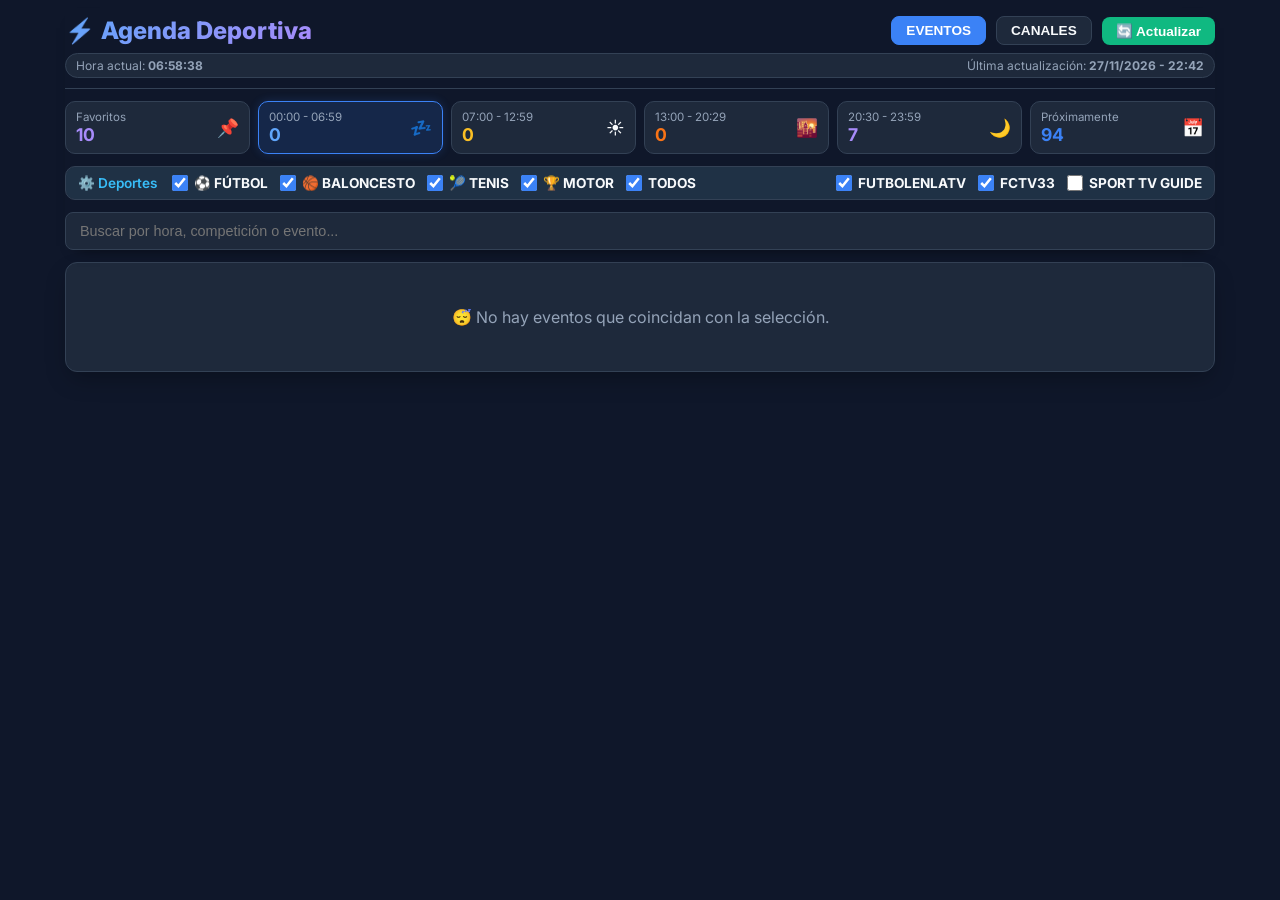
==== commit 9baea89d: "Actualización automática de agenda y canales CDN" ====
--- a/index.html
+++ b/index.html
@@ -113,7 +113,7 @@
         </div>
         <div class="last-update">
             <span>Hora actual: <strong id="liveClock">--:--:--</strong></span>
-            <span>Última actualización: <strong>27/11/2026 - 15:18</strong></span>
+            <span>Última actualización: <strong>27/11/2026 - 22:42</strong></span>
         </div>
     </header>
 
@@ -208,7 +208,7 @@
 
     <div class="table-card" id="futbolenlatv-view-container">
         <div class="events-stack" id="futbolenlatvTable">
-            <div class="stg-event-card" data-date="2026-11-27" data-ts="1795806000000" data-time="20:00" data-slot="tarde" data-sport="futbol" data-source="fctv33" data-comp-key="eredivisie" data-filtered="false" data-configured="true" data-search="2026 11 27 20 00 futbol eredivisie groningen willem ii"><div style="display: flex; align-items: center; gap: 8px; flex-wrap: wrap;"><span class="date-badge today">Hoy</span><span class="time-badge">20:00</span><span class="sport-tag">⚽ FÚTBOL</span><span class="comp-meta">(EREDIVISIE)</span><strong class="stg-event-title" style="color: #fff; font-size: 0.9rem;">GRONINGEN - WILLEM II</strong></div><div class="stg-channels-row"><a href="https://www.fctv33go.skin/football/netherlands-eredivisie-match-4416554/groningen-vs-willem-ii-11-2026.html?icg=RVM&amp;ilang=es" target="_blank" class="channel-action" title="Ver en FCTV33">▶ FCTV33</a></div></div><div class="stg-event-card" data-date="2026-11-27" data-ts="1795807800000" data-time="20:30" data-slot="noche" data-sport="futbol" data-source="futbolenlatv" data-comp-key="bundesliga" data-filtered="false" data-configured="true" data-search="2026 11 27 20 30 futbol bundesliga werder bremen borussia m&#x27;gladbach dazn"><div style="display: flex; align-items: center; gap: 8px; flex-wrap: wrap;"><span class="date-badge today">Hoy</span><span class="time-badge">20:30</span><span class="sport-tag">⚽ FÚTBOL</span><span class="comp-meta">(BUNDESLIGA)</span><strong class="stg-event-title" style="color: #fff; font-size: 0.9rem;">WERDER BREMEN - BORUSSIA M&#x27;GLADBACH</strong></div><div class="stg-channels-row"><span class="tv-badge" title="Canal DAZN">DAZN</span></div></div><div class="stg-event-card" data-date="2026-11-27" data-ts="1795807800000" data-time="20:30" data-slot="noche" data-sport="futbol" data-source="fctv33" data-comp-key="bundesliga" data-filtered="false" data-configured="true" data-search="2026 11 27 20 30 futbol bundesliga sv werder bremen borussia monchengladbach"><div style="display: flex; align-items: center; gap: 8px; flex-wrap: wrap;"><span class="date-badge today">Hoy</span><span class="time-badge">20:30</span><span class="sport-tag">⚽ FÚTBOL</span><span class="comp-meta">(BUNDESLIGA)</span><strong class="stg-event-title" style="color: #fff; font-size: 0.9rem;">SV WERDER BREMEN - BORUSSIA MONCHENGLADBACH</strong></div><div class="stg-channels-row"><a href="https://www.fctv33go.skin/football/bundesliga-match-4423216/sv-werder-bremen-vs-borussia-monchengladbach-11-2026.html?icg=RVM&amp;ilang=es" target="_blank" class="channel-action" title="Ver en FCTV33">▶ FCTV33</a></div></div><div class="stg-event-card" data-date="2026-11-27" data-ts="1795808700000" data-time="20:45" data-slot="noche" data-sport="futbol" data-source="fctv33" data-comp-key="ligue1" data-filtered="false" data-configured="true" data-search="2026 11 27 20 45 futbol ligue 1 stade brestois 29 paris fc"><div style="display: flex; align-items: center; gap: 8px; flex-wrap: wrap;"><span class="date-badge today">Hoy</span><span class="time-badge">20:45</span><span class="sport-tag">⚽ FÚTBOL</span><span class="comp-meta">(LIGUE 1)</span><strong class="stg-event-title" style="color: #fff; font-size: 0.9rem;">STADE BRESTOIS 29 - PARIS FC</strong></div><div class="stg-channels-row"><a href="https://www.fctv33go.skin/football/french-ligue-1-match-4430872/stade-brestois-29-vs-paris-fc-11-2026.html?icg=RVM&amp;ilang=es" target="_blank" class="channel-action" title="Ver en FCTV33">▶ FCTV33</a></div></div><div class="stg-event-card" data-date="2026-11-27" data-ts="1795808700000" data-time="20:45" data-slot="noche" data-sport="futbol" data-source="futbolenlatv" data-comp-key="ligue1" data-filtered="false" data-configured="true" data-search="2026 11 27 20 45 futbol ligue 1 stade brestois paris fc dazn"><div style="display: flex; align-items: center; gap: 8px; flex-wrap: wrap;"><span class="date-badge today">Hoy</span><span class="time-badge">20:45</span><span class="sport-tag">⚽ FÚTBOL</span><span class="comp-meta">(LIGUE 1)</span><strong class="stg-event-title" style="color: #fff; font-size: 0.9rem;">STADE BRESTOIS - PARIS FC</strong></div><div class="stg-channels-row"><span class="tv-badge" title="Canal DAZN">DAZN</span></div></div><div class="stg-event-card" data-date="2026-11-27" data-ts="1795808700000" data-time="20:45" data-slot="noche" data-sport="futbol" data-source="fctv33" data-comp-key="seriea" data-filtered="false" data-configured="true" data-search="2026 11 27 20 45 futbol serie a venezia bologna"><div style="display: flex; align-items: center; gap: 8px; flex-wrap: wrap;"><span class="date-badge today">Hoy</span><span class="time-badge">20:45</span><span class="sport-tag">⚽ FÚTBOL</span><span class="comp-meta">(SERIE A)</span><strong class="stg-event-title" style="color: #fff; font-size: 0.9rem;">VENEZIA - BOLOGNA</strong></div><div class="stg-channels-row"><a href="https://www.fctv33go.skin/football/italian-serie-a-match-4441513/venezia-vs-bologna-11-2026.html?icg=RVM&amp;ilang=es" target="_blank" class="channel-action" title="Ver en FCTV33">▶ FCTV33</a></div></div><div class="stg-event-card" data-date="2026-11-27" data-ts="1795808700000" data-time="20:45" data-slot="noche" data-sport="futbol" data-source="futbolenlatv" data-comp-key="seriea" data-filtered="false" data-configured="true" data-search="2026 11 27 20 45 futbol serie a venezia fc bologna dazn"><div style="display: flex; align-items: center; gap: 8px; flex-wrap: wrap;"><span class="date-badge today">Hoy</span><span class="time-badge">20:45</span><span class="sport-tag">⚽ FÚTBOL</span><span class="comp-meta">(SERIE A)</span><strong class="stg-event-title" style="color: #fff; font-size: 0.9rem;">VENEZIA FC - BOLOGNA</strong></div><div class="stg-channels-row"><span class="tv-badge" title="Canal DAZN">DAZN</span></div></div><div class="stg-event-card" data-date="2026-11-27" data-ts="1795809600000" data-time="21:00" data-slot="noche" data-sport="futbol" data-source="fctv33" data-comp-key="laliga" data-filtered="false" data-configured="true" data-search="2026 11 27 21 00 futbol laliga ea sports levante racing santander"><div style="display: flex; align-items: center; gap: 8px; flex-wrap: wrap;"><span class="date-badge today">Hoy</span><span class="time-badge">21:00</span><span class="sport-tag">⚽ FÚTBOL</span><span class="comp-meta">(LALIGA EA SPORTS)</span><strong class="stg-event-title" style="color: #fff; font-size: 0.9rem;">LEVANTE - RACING SANTANDER</strong></div><div class="stg-channels-row"><a href="https://www.fctv33go.skin/football/spanish-la-liga-match-4433704/levante-vs-racing-santander-11-2026.html?icg=RVM&amp;ilang=es" target="_blank" class="channel-action" title="Ver en FCTV33">▶ FCTV33</a></div></div><div class="stg-event-card" data-date="2026-11-27" data-ts="1795809600000" data-time="21:00" data-slot="noche" data-sport="futbol" data-source="futbolenlatv" data-comp-key="laliga" data-filtered="false" data-configured="true" data-search="2026 11 27 21 00 futbol laliga ea sports levante racing santander m+ laliga"><div style="display: flex; align-items: center; gap: 8px; flex-wrap: wrap;"><span class="date-badge today">Hoy</span><span class="time-badge">21:00</span><span class="sport-tag">⚽ FÚTBOL</span><span class="comp-meta">(LALIGA EA SPORTS)</span><strong class="stg-event-title" style="color: #fff; font-size: 0.9rem;">LEVANTE - RACING SANTANDER</strong></div><div class="stg-channels-row"><span class="tv-badge" title="Canal M+ LALIGA">M+ LALIGA</span></div></div><div class="stg-event-card" data-date="2026-11-27" data-ts="1795809600000" data-time="21:00" data-slot="noche" data-sport="futbol" data-source="fctv33" data-comp-key="premier" data-filtered="false" data-configured="true" data-search="2026 11 27 21 00 futbol premier league nottingham forest chelsea"><div style="display: flex; align-items: center; gap: 8px; flex-wrap: wrap;"><span class="date-badge today">Hoy</span><span class="time-badge">21:00</span><span class="sport-tag">⚽ FÚTBOL</span><span class="comp-meta">(PREMIER LEAGUE)</span><strong class="stg-event-title" style="color: #fff; font-size: 0.9rem;">NOTTINGHAM FOREST - CHELSEA</strong></div><div class="stg-channels-row"><a href="https://www.fctv33go.skin/football/english-premier-league-match-4420367/nottingham-forest-vs-chelsea-11-2026.html?icg=RVM&amp;ilang=es" target="_blank" class="channel-action" title="Ver en FCTV33">▶ FCTV33</a></div></div><div class="stg-event-card" data-date="2026-11-27" data-ts="1795809600000" data-time="21:00" data-slot="noche" data-sport="futbol" data-source="futbolenlatv" data-comp-key="premier" data-filtered="false" data-configured="true" data-search="2026 11 27 21 00 futbol premier league nottingham forest chelsea dazn dazn 1"><div style="display: flex; align-items: center; gap: 8px; flex-wrap: wrap;"><span class="date-badge today">Hoy</span><span class="time-badge">21:00</span><span class="sport-tag">⚽ FÚTBOL</span><span class="comp-meta">(PREMIER LEAGUE)</span><strong class="stg-event-title" style="color: #fff; font-size: 0.9rem;">NOTTINGHAM FOREST - CHELSEA</strong></div><div class="stg-channels-row"><span class="tv-badge" title="Canal DAZN">DAZN</span><span class="tv-badge" title="Canal DAZN 1">DAZN 1</span></div></div><div class="stg-event-card" data-date="2026-11-28" data-ts="1795824000000" data-time="01:00" data-slot="madrugada" data-sport="baloncesto" data-source="fctv33" data-comp-key="nba" data-filtered="false" data-configured="true" data-search="2026 11 28 01 00 baloncesto nba new york knicks miami heat"><div style="display: flex; align-items: center; gap: 8px; flex-wrap: wrap;"><span class="date-badge">28/11</span><span class="time-badge">01:00</span><span class="sport-tag">🏀 BALONCESTO</span><span class="comp-meta">(NBA)</span><strong class="stg-event-title" style="color: #fff; font-size: 0.9rem;">NEW YORK KNICKS - MIAMI HEAT</strong></div><div class="stg-channels-row"><a href="https://www.fctv33go.skin/basketball/national-basketball-association-match-2282800/new-york-knicks-vs-miami-heat-11-2026.html?icg=RVM&amp;ilang=es" target="_blank" class="channel-action" title="Ver en FCTV33">▶ FCTV33</a></div></div><div class="stg-event-card" data-date="2026-11-28" data-ts="1795824000000" data-time="01:00" data-slot="madrugada" data-sport="baloncesto" data-source="futbolenlatv" data-comp-key="nba" data-filtered="false" data-configured="true" data-search="2026 11 28 01 00 baloncesto nba new york knicks miami heat amazon prime video"><div style="display: flex; align-items: center; gap: 8px; flex-wrap: wrap;"><span class="date-badge">28/11</span><span class="time-badge">01:00</span><span class="sport-tag">🏀 BALONCESTO</span><span class="comp-meta">(NBA)</span><strong class="stg-event-title" style="color: #fff; font-size: 0.9rem;">NEW YORK KNICKS - MIAMI HEAT</strong></div><div class="stg-channels-row"><span class="tv-badge" title="Canal Amazon Prime Video">Amazon Prime Video</span></div></div><div class="stg-event-card" data-date="2026-11-28" data-ts="1795825800000" data-time="01:30" data-slot="madrugada" data-sport="baloncesto" data-source="fctv33" data-comp-key="nba" data-filtered="false" data-configured="true" data-search="2026 11 28 01 30 baloncesto nba indiana pacers philadelphia 76ers"><div style="display: flex; align-items: center; gap: 8px; flex-wrap: wrap;"><span class="date-badge">28/11</span><span class="time-badge">01:30</span><span class="sport-tag">🏀 BALONCESTO</span><span class="comp-meta">(NBA)</span><strong class="stg-event-title" style="color: #fff; font-size: 0.9rem;">INDIANA PACERS - PHILADELPHIA 76ERS</strong></div><div class="stg-channels-row"><a href="https://www.fctv33go.skin/basketball/national-basketball-association-match-2282807/indiana-pacers-vs-philadelphia-76ers-11-2026.html?icg=RVM&amp;ilang=es" target="_blank" class="channel-action" title="Ver en FCTV33">▶ FCTV33</a></div></div><div class="stg-event-card" data-date="2026-11-28" data-ts="1795825800000" data-time="01:30" data-slot="madrugada" data-sport="baloncesto" data-source="fctv33" data-comp-key="nba" data-filtered="false" data-configured="true" data-search="2026 11 28 01 30 baloncesto nba toronto raptors brooklyn nets"><div style="display: flex; align-items: center; gap: 8px; flex-wrap: wrap;"><span class="date-badge">28/11</span><span class="time-badge">01:30</span><span class="sport-tag">🏀 BALONCESTO</span><span class="comp-meta">(NBA)</span><strong class="stg-event-title" style="color: #fff; font-size: 0.9rem;">TORONTO RAPTORS - BROOKLYN NETS</strong></div><div class="stg-channels-row"><a href="https://www.fctv33go.skin/basketball/national-basketball-association-match-2282808/toronto-raptors-vs-brooklyn-nets-11-2026.html?icg=RVM&amp;ilang=es" target="_blank" class="channel-action" title="Ver en FCTV33">▶ FCTV33</a></div></div><div class="stg-event-card" data-date="2026-11-28" data-ts="1795825800000" data-time="01:30" data-slot="madrugada" data-sport="baloncesto" data-source="fctv33" data-comp-key="nba" data-filtered="false" data-configured="true" data-search="2026 11 28 01 30 baloncesto nba detroit pistons milwaukee bucks"><div style="display: flex; align-items: center; gap: 8px; flex-wrap: wrap;"><span class="date-badge">28/11</span><span class="time-badge">01:30</span><span class="sport-tag">🏀 BALONCESTO</span><span class="comp-meta">(NBA)</span><strong class="stg-event-title" style="color: #fff; font-size: 0.9rem;">DETROIT PISTONS - MILWAUKEE BUCKS</strong></div><div class="stg-channels-row"><a href="https://www.fctv33go.skin/basketball/national-basketball-association-match-2282806/detroit-pistons-vs-milwaukee-bucks-11-2026.html?icg=RVM&amp;ilang=es" target="_blank" class="channel-action" title="Ver en FCTV33">▶ FCTV33</a></div></div><div class="stg-event-card" data-date="2026-11-28" data-ts="1795827600000" data-time="02:00" data-slot="madrugada" data-sport="baloncesto" data-source="fctv33" data-comp-key="nba" data-filtered="false" data-configured="true" data-search="2026 11 28 02 00 baloncesto nba boston celtics atlanta hawks"><div style="display: flex; align-items: center; gap: 8px; flex-wrap: wrap;"><span class="date-badge">28/11</span><span class="time-badge">02:00</span><span class="sport-tag">🏀 BALONCESTO</span><span class="comp-meta">(NBA)</span><strong class="stg-event-title" style="color: #fff; font-size: 0.9rem;">BOSTON CELTICS - ATLANTA HAWKS</strong></div><div class="stg-channels-row"><a href="https://www.fctv33go.skin/basketball/national-basketball-association-match-2282811/boston-celtics-vs-atlanta-hawks-11-2026.html?icg=RVM&amp;ilang=es" target="_blank" class="channel-action" title="Ver en FCTV33">▶ FCTV33</a></div></div><div class="stg-event-card" data-date="2026-11-28" data-ts="1795829400000" data-time="02:30" data-slot="madrugada" data-sport="baloncesto" data-source="fctv33" data-comp-key="nba" data-filtered="false" data-configured="true" data-search="2026 11 28 02 30 baloncesto nba minnesota timberwolves memphis grizzlies"><div style="display: flex; align-items: center; gap: 8px; flex-wrap: wrap;"><span class="date-badge">28/11</span><span class="time-badge">02:30</span><span class="sport-tag">🏀 BALONCESTO</span><span class="comp-meta">(NBA)</span><strong class="stg-event-title" style="color: #fff; font-size: 0.9rem;">MINNESOTA TIMBERWOLVES - MEMPHIS GRIZZLIES</strong></div><div class="stg-channels-row"><a href="https://www.fctv33go.skin/basketball/national-basketball-association-match-2282821/minnesota-timberwolves-vs-memphis-grizzlies-11-2026.html?icg=RVM&amp;ilang=es" target="_blank" class="channel-action" title="Ver en FCTV33">▶ FCTV33</a></div></div><div class="stg-event-card" data-date="2026-11-28" data-ts="1795831200000" data-time="03:00" data-slot="madrugada" data-sport="baloncesto" data-source="fctv33" data-comp-key="nba" data-filtered="false" data-configured="true" data-search="2026 11 28 03 00 baloncesto nba phoenix suns dallas mavericks"><div style="display: flex; align-items: center; gap: 8px; flex-wrap: wrap;"><span class="date-badge">28/11</span><span class="time-badge">03:00</span><span class="sport-tag">🏀 BALONCESTO</span><span class="comp-meta">(NBA)</span><strong class="stg-event-title" style="color: #fff; font-size: 0.9rem;">PHOENIX SUNS - DALLAS MAVERICKS</strong></div><div class="stg-channels-row"><a href="https://www.fctv33go.skin/basketball/national-basketball-association-match-2282822/phoenix-suns-vs-dallas-mavericks-11-2026.html?icg=RVM&amp;ilang=es" target="_blank" class="channel-action" title="Ver en FCTV33">▶ FCTV33</a></div></div><div class="stg-event-card" data-date="2026-11-28" data-ts="1795833000000" data-time="03:30" data-slot="madrugada" data-sport="baloncesto" data-source="fctv33" data-comp-key="nba" data-filtered="false" data-configured="true" data-search="2026 11 28 03 30 baloncesto nba san antonio spurs los angeles lakers"><div style="display: flex; align-items: center; gap: 8px; flex-wrap: wrap;"><span class="date-badge">28/11</span><span class="time-badge">03:30</span><span class="sport-tag">🏀 BALONCESTO</span><span class="comp-meta">(NBA)</span><strong class="stg-event-title" style="color: #fff; font-size: 0.9rem;">SAN ANTONIO SPURS - LOS ANGELES LAKERS</strong></div><div class="stg-channels-row"><a href="https://www.fctv33go.skin/basketball/national-basketball-association-match-2282824/san-antonio-spurs-vs-los-angeles-lakers-11-2026.html?icg=RVM&amp;ilang=es" target="_blank" class="channel-action" title="Ver en FCTV33">▶ FCTV33</a></div></div><div class="stg-event-card" data-date="2026-11-28" data-ts="1795833000000" data-time="03:30" data-slot="madrugada" data-sport="baloncesto" data-source="futbolenlatv" data-comp-key="nba" data-filtered="false" data-configured="true" data-search="2026 11 28 03 30 baloncesto nba san antonio spurs los angeles lakers amazon prime video"><div style="display: flex; align-items: center; gap: 8px; flex-wrap: wrap;"><span class="date-badge">28/11</span><span class="time-badge">03:30</span><span class="sport-tag">🏀 BALONCESTO</span><span class="comp-meta">(NBA)</span><strong class="stg-event-title" style="color: #fff; font-size: 0.9rem;">SAN ANTONIO SPURS - LOS ANGELES LAKERS</strong></div><div class="stg-channels-row"><span class="tv-badge" title="Canal Amazon Prime Video">Amazon Prime Video</span></div></div><div class="stg-event-card" data-date="2026-11-28" data-ts="1795833000000" data-time="03:30" data-slot="madrugada" data-sport="baloncesto" data-source="fctv33" data-comp-key="nba" data-filtered="false" data-configured="true" data-search="2026 11 28 03 30 baloncesto nba los angeles clippers new orleans pelicans"><div style="display: flex; align-items: center; gap: 8px; flex-wrap: wrap;"><span class="date-badge">28/11</span><span class="time-badge">03:30</span><span class="sport-tag">🏀 BALONCESTO</span><span class="comp-meta">(NBA)</span><strong class="stg-event-title" style="color: #fff; font-size: 0.9rem;">LOS ANGELES CLIPPERS - NEW ORLEANS PELICANS</strong></div><div class="stg-channels-row"><a href="https://www.fctv33go.skin/basketball/national-basketball-association-match-2282826/los-angeles-clippers-vs-new-orleans-pelicans-11-2026.html?icg=RVM&amp;ilang=es" target="_blank" class="channel-action" title="Ver en FCTV33">▶ FCTV33</a></div></div><div class="stg-event-card" data-date="2026-11-28" data-ts="1795833000000" data-time="03:30" data-slot="madrugada" data-sport="baloncesto" data-source="fctv33" data-comp-key="nba" data-filtered="false" data-configured="true" data-search="2026 11 28 03 30 baloncesto nba portland trail blazers golden state warriors"><div style="display: flex; align-items: center; gap: 8px; flex-wrap: wrap;"><span class="date-badge">28/11</span><span class="time-badge">03:30</span><span class="sport-tag">🏀 BALONCESTO</span><span class="comp-meta">(NBA)</span><strong class="stg-event-title" style="color: #fff; font-size: 0.9rem;">PORTLAND TRAIL BLAZERS - GOLDEN STATE WARRIORS</strong></div><div class="stg-channels-row"><a href="https://www.fctv33go.skin/basketball/national-basketball-association-match-2282827/portland-trail-blazers-vs-golden-state-warriors-11-2026.html?icg=RVM&amp;ilang=es" target="_blank" class="channel-action" title="Ver en FCTV33">▶ FCTV33</a></div></div><div class="stg-event-card" data-date="2026-11-28" data-ts="1795833000000" data-time="03:30" data-slot="madrugada" data-sport="baloncesto" data-source="fctv33" data-comp-key="nba" data-filtered="false" data-configured="true" data-search="2026 11 28 03 30 baloncesto nba utah jazz denver nuggets"><div style="display: flex; align-items: center; gap: 8px; flex-wrap: wrap;"><span class="date-badge">28/11</span><span class="time-badge">03:30</span><span class="sport-tag">🏀 BALONCESTO</span><span class="comp-meta">(NBA)</span><strong class="stg-event-title" style="color: #fff; font-size: 0.9rem;">UTAH JAZZ - DENVER NUGGETS</strong></div><div class="stg-channels-row"><a href="https://www.fctv33go.skin/basketball/national-basketball-association-match-2282825/utah-jazz-vs-denver-nuggets-11-2026.html?icg=RVM&amp;ilang=es" target="_blank" class="channel-action" title="Ver en FCTV33">▶ FCTV33</a></div></div><div class="stg-event-card" data-date="2026-11-28" data-ts="1795863600000" data-time="12:00" data-slot="manana" data-sport="tenis" data-source="fctv33" data-comp-key="tenis" data-filtered="false" data-configured="true" data-search="2026 11 28 12 00 tenis davis cup great britain spain"><div style="display: flex; align-items: center; gap: 8px; flex-wrap: wrap;"><span class="date-badge">28/11</span><span class="time-badge">12:00</span><span class="sport-tag">🎾 TENIS</span><span class="comp-meta">(DAVIS CUP)</span><strong class="stg-event-title" style="color: #fff; font-size: 0.9rem;">GREAT BRITAIN - SPAIN</strong></div><div class="stg-channels-row"><a href="https://www.fctv33go.skin/tennis/davis-cup-match-2286096/great-britain-vs-spain-11-2026.html?icg=RVM&amp;ilang=es" target="_blank" class="channel-action" title="Ver en FCTV33">▶ FCTV33</a></div></div><div class="stg-event-card" data-date="2026-11-28" data-ts="1795863600000" data-time="12:00" data-slot="manana" data-sport="tenis" data-source="futbolenlatv" data-comp-key="tenis" data-filtered="true" data-configured="true" data-search="2026 11 28 12 00 tenis davis cup finals semifinal 2 partido 1 gran bretana espana m+ vamos m+ deportes 2"><div style="display: flex; align-items: center; gap: 8px; flex-wrap: wrap;"><span class="date-badge">28/11</span><span class="time-badge">12:00</span><span class="sport-tag">🎾 TENIS</span><span class="comp-meta">(<span class="favorite-pin" title="Favorito" aria-label="Favorito">📌</span>DAVIS CUP FINALS)</span><strong class="stg-event-title" style="color: #fff; font-size: 0.9rem;">SEMIFINAL 2 - PARTIDO 1 - GRAN BRETAÑA - ESPAÑA</strong></div><div class="stg-channels-row"><span class="tv-badge" title="Canal M+ Vamos">M+ Vamos</span><span class="tv-badge" title="Canal M+ Deportes 2">M+ Deportes 2</span></div></div><div class="stg-event-card" data-date="2026-11-28" data-ts="1795870800000" data-time="14:00" data-slot="tarde" data-sport="tenis" data-source="futbolenlatv" data-comp-key="tenis" data-filtered="true" data-configured="true" data-search="2026 11 28 14 00 tenis davis cup finals semifinal 2 partido 2 gran bretana espana m+ vamos m+ deportes 2"><div style="display: flex; align-items: center; gap: 8px; flex-wrap: wrap;"><span class="date-badge">28/11</span><span class="time-badge">14:00</span><span class="sport-tag">🎾 TENIS</span><span class="comp-meta">(<span class="favorite-pin" title="Favorito" aria-label="Favorito">📌</span>DAVIS CUP FINALS)</span><strong class="stg-event-title" style="color: #fff; font-size: 0.9rem;">SEMIFINAL 2 - PARTIDO 2 - GRAN BRETAÑA - ESPAÑA</strong></div><div class="stg-channels-row"><span class="tv-badge" title="Canal M+ Vamos">M+ Vamos</span><span class="tv-badge" title="Canal M+ Deportes 2">M+ Deportes 2</span></div></div><div class="stg-event-card" data-date="2026-11-28" data-ts="1795870800000" data-time="14:00" data-slot="tarde" data-sport="futbol" data-source="fctv33" data-comp-key="laliga" data-filtered="false" data-configured="true" data-search="2026 11 28 14 00 futbol laliga ea sports real betis rayo vallecano"><div style="display: flex; align-items: center; gap: 8px; flex-wrap: wrap;"><span class="date-badge">28/11</span><span class="time-badge">14:00</span><span class="sport-tag">⚽ FÚTBOL</span><span class="comp-meta">(LALIGA EA SPORTS)</span><strong class="stg-event-title" style="color: #fff; font-size: 0.9rem;">REAL BETIS - RAYO VALLECANO</strong></div><div class="stg-channels-row"><a href="https://www.fctv33go.skin/football/spanish-la-liga-match-4433706/real-betis-vs-rayo-vallecano-11-2026.html?icg=RVM&amp;ilang=es" target="_blank" class="channel-action" title="Ver en FCTV33">▶ FCTV33</a></div></div><div class="stg-event-card" data-date="2026-11-28" data-ts="1795870800000" data-time="14:00" data-slot="tarde" data-sport="futbol" data-source="futbolenlatv" data-comp-key="laliga" data-filtered="false" data-configured="true" data-search="2026 11 28 14 00 futbol laliga ea sports real betis rayo vallecano m+ laliga m+ laliga 2"><div style="display: flex; align-items: center; gap: 8px; flex-wrap: wrap;"><span class="date-badge">28/11</span><span class="time-badge">14:00</span><span class="sport-tag">⚽ FÚTBOL</span><span class="comp-meta">(LALIGA EA SPORTS)</span><strong class="stg-event-title" style="color: #fff; font-size: 0.9rem;">REAL BETIS - RAYO VALLECANO</strong></div><div class="stg-channels-row"><span class="tv-badge" title="Canal M+ LALIGA">M+ LALIGA</span><span class="tv-badge" title="Canal M+ LALIGA 2">M+ LALIGA 2</span></div></div><div class="stg-event-card" data-date="2026-11-28" data-ts="1795874400000" data-time="15:00" data-slot="tarde" data-sport="motor" data-source="futbolenlatv" data-comp-key="motor" data-filtered="true" data-configured="true" data-search="2026 11 28 15 00 motor motogp motogp g.p. c. valenciana (ricardo tormo) sprint dazn dazn motogp movistar plus+ dazn app gratis"><div style="display: flex; align-items: center; gap: 8px; flex-wrap: wrap;"><span class="date-badge">28/11</span><span class="time-badge">15:00</span><span class="sport-tag">🏆 MOTOR</span><span class="comp-meta">(<span class="favorite-pin" title="Favorito" aria-label="Favorito">📌</span>MOTOGP)</span><strong class="stg-event-title" style="color: #fff; font-size: 0.9rem;">MOTOGP - G.P. C. VALENCIANA (RICARDO TORMO) - SPRINT</strong></div><div class="stg-channels-row"><span class="tv-badge" title="Canal DAZN">DAZN</span><span class="tv-badge" title="Canal DAZN MotoGP">DAZN MotoGP</span><span class="tv-badge" title="Canal Movistar Plus+">Movistar Plus+</span><span class="tv-badge" title="Canal DAZN App Gratis">DAZN App Gratis</span></div></div><div class="stg-event-card" data-date="2026-11-28" data-ts="1795874400000" data-time="15:00" data-slot="tarde" data-sport="futbol" data-source="futbolenlatv" data-comp-key="seriea" data-filtered="false" data-configured="true" data-search="2026 11 28 15 00 futbol serie a frosinone parma dazn"><div style="display: flex; align-items: center; gap: 8px; flex-wrap: wrap;"><span class="date-badge">28/11</span><span class="time-badge">15:00</span><span class="sport-tag">⚽ FÚTBOL</span><span class="comp-meta">(SERIE A)</span><strong class="stg-event-title" style="color: #fff; font-size: 0.9rem;">FROSINONE - PARMA</strong></div><div class="stg-channels-row"><span class="tv-badge" title="Canal DAZN">DAZN</span></div></div><div class="stg-event-card" data-date="2026-11-28" data-ts="1795876200000" data-time="15:30" data-slot="tarde" data-sport="futbol" data-source="futbolenlatv" data-comp-key="bundesliga" data-filtered="false" data-configured="true" data-search="2026 11 28 15 30 futbol bundesliga hamburger sv fc bayern dazn"><div style="display: flex; align-items: center; gap: 8px; flex-wrap: wrap;"><span class="date-badge">28/11</span><span class="time-badge">15:30</span><span class="sport-tag">⚽ FÚTBOL</span><span class="comp-meta">(BUNDESLIGA)</span><strong class="stg-event-title" style="color: #fff; font-size: 0.9rem;">HAMBURGER SV - FC BAYERN</strong></div><div class="stg-channels-row"><span class="tv-badge" title="Canal DAZN">DAZN</span></div></div><div class="stg-event-card" data-date="2026-11-28" data-ts="1795876200000" data-time="15:30" data-slot="tarde" data-sport="futbol" data-source="futbolenlatv" data-comp-key="bundesliga" data-filtered="false" data-configured="true" data-search="2026 11 28 15 30 futbol bundesliga mainz 05 1. fc union berlin dazn"><div style="display: flex; align-items: center; gap: 8px; flex-wrap: wrap;"><span class="date-badge">28/11</span><span class="time-badge">15:30</span><span class="sport-tag">⚽ FÚTBOL</span><span class="comp-meta">(BUNDESLIGA)</span><strong class="stg-event-title" style="color: #fff; font-size: 0.9rem;">MAINZ 05 - 1. FC UNION BERLIN</strong></div><div class="stg-channels-row"><span class="tv-badge" title="Canal DAZN">DAZN</span></div></div><div class="stg-event-card" data-date="2026-11-28" data-ts="1795876200000" data-time="15:30" data-slot="tarde" data-sport="futbol" data-source="futbolenlatv" data-comp-key="bundesliga" data-filtered="false" data-configured="true" data-search="2026 11 28 15 30 futbol bundesliga fc köln sv elversberg dazn"><div style="display: flex; align-items: center; gap: 8px; flex-wrap: wrap;"><span class="date-badge">28/11</span><span class="time-badge">15:30</span><span class="sport-tag">⚽ FÚTBOL</span><span class="comp-meta">(BUNDESLIGA)</span><strong class="stg-event-title" style="color: #fff; font-size: 0.9rem;">FC KÖLN - SV ELVERSBERG</strong></div><div class="stg-channels-row"><span class="tv-badge" title="Canal DAZN">DAZN</span></div></div><div class="stg-event-card" data-date="2026-11-28" data-ts="1795876200000" data-time="15:30" data-slot="tarde" data-sport="futbol" data-source="futbolenlatv" data-comp-key="bundesliga" data-filtered="false" data-configured="true" data-search="2026 11 28 15 30 futbol bundesliga paderborn 07 schalke 04 dazn"><div style="display: flex; align-items: center; gap: 8px; flex-wrap: wrap;"><span class="date-badge">28/11</span><span class="time-badge">15:30</span><span class="sport-tag">⚽ FÚTBOL</span><span class="comp-meta">(BUNDESLIGA)</span><strong class="stg-event-title" style="color: #fff; font-size: 0.9rem;">PADERBORN 07 - SCHALKE 04</strong></div><div class="stg-channels-row"><span class="tv-badge" title="Canal DAZN">DAZN</span></div></div><div class="stg-event-card" data-date="2026-11-28" data-ts="1795878000000" data-time="16:00" data-slot="tarde" data-sport="tenis" data-source="futbolenlatv" data-comp-key="tenis" data-filtered="true" data-configured="true" data-search="2026 11 28 16 00 tenis davis cup finals semifinal 2 partido 3 (dobles) gran bretana espana m+ vamos m+ deportes 2"><div style="display: flex; align-items: center; gap: 8px; flex-wrap: wrap;"><span class="date-badge">28/11</span><span class="time-badge">16:00</span><span class="sport-tag">🎾 TENIS</span><span class="comp-meta">(<span class="favorite-pin" title="Favorito" aria-label="Favorito">📌</span>DAVIS CUP FINALS)</span><strong class="stg-event-title" style="color: #fff; font-size: 0.9rem;">SEMIFINAL 2 - PARTIDO 3 (DOBLES) - GRAN BRETAÑA - ESPAÑA</strong></div><div class="stg-channels-row"><span class="tv-badge" title="Canal M+ Vamos">M+ Vamos</span><span class="tv-badge" title="Canal M+ Deportes 2">M+ Deportes 2</span></div></div><div class="stg-event-card" data-date="2026-11-28" data-ts="1795878000000" data-time="16:00" data-slot="tarde" data-sport="futbol" data-source="futbolenlatv" data-comp-key="premier" data-filtered="false" data-configured="true" data-search="2026 11 28 16 00 futbol premier league manchester utd. brentford dazn dazn 1"><div style="display: flex; align-items: center; gap: 8px; flex-wrap: wrap;"><span class="date-badge">28/11</span><span class="time-badge">16:00</span><span class="sport-tag">⚽ FÚTBOL</span><span class="comp-meta">(PREMIER LEAGUE)</span><strong class="stg-event-title" style="color: #fff; font-size: 0.9rem;">MANCHESTER UTD. - BRENTFORD</strong></div><div class="stg-channels-row"><span class="tv-badge" title="Canal DAZN">DAZN</span><span class="tv-badge" title="Canal DAZN 1">DAZN 1</span></div></div><div class="stg-event-card" data-date="2026-11-28" data-ts="1795878000000" data-time="16:00" data-slot="tarde" data-sport="futbol" data-source="futbolenlatv" data-comp-key="premier" data-filtered="false" data-configured="true" data-search="2026 11 28 16 00 futbol premier league leeds utd coventry city dazn dazn 2"><div style="display: flex; align-items: center; gap: 8px; flex-wrap: wrap;"><span class="date-badge">28/11</span><span class="time-badge">16:00</span><span class="sport-tag">⚽ FÚTBOL</span><span class="comp-meta">(PREMIER LEAGUE)</span><strong class="stg-event-title" style="color: #fff; font-size: 0.9rem;">LEEDS UTD - COVENTRY CITY</strong></div><div class="stg-channels-row"><span class="tv-badge" title="Canal DAZN">DAZN</span><span class="tv-badge" title="Canal DAZN 2">DAZN 2</span></div></div><div class="stg-event-card" data-date="2026-11-28" data-ts="1795878900000" data-time="16:15" data-slot="tarde" data-sport="futbol" data-source="futbolenlatv" data-comp-key="laliga" data-filtered="false" data-configured="true" data-search="2026 11 28 16 15 futbol laliga ea sports malaga athletic club dazn laliga dazn dazn app gratis"><div style="display: flex; align-items: center; gap: 8px; flex-wrap: wrap;"><span class="date-badge">28/11</span><span class="time-badge">16:15</span><span class="sport-tag">⚽ FÚTBOL</span><span class="comp-meta">(LALIGA EA SPORTS)</span><strong class="stg-event-title" style="color: #fff; font-size: 0.9rem;">MÁLAGA - ATHLETIC CLUB</strong></div><div class="stg-channels-row"><span class="tv-badge" title="Canal DAZN LaLiga">DAZN LaLiga</span><span class="tv-badge" title="Canal DAZN">DAZN</span><span class="tv-badge" title="Canal DAZN App Gratis">DAZN App Gratis</span></div></div><div class="stg-event-card" data-date="2026-11-28" data-ts="1795882500000" data-time="17:15" data-slot="tarde" data-sport="futbol" data-source="futbolenlatv" data-comp-key="ligue1" data-filtered="false" data-configured="true" data-search="2026 11 28 17 15 futbol ligue 1 angers lens dazn"><div style="display: flex; align-items: center; gap: 8px; flex-wrap: wrap;"><span class="date-badge">28/11</span><span class="time-badge">17:15</span><span class="sport-tag">⚽ FÚTBOL</span><span class="comp-meta">(LIGUE 1)</span><strong class="stg-event-title" style="color: #fff; font-size: 0.9rem;">ANGERS - LENS</strong></div><div class="stg-channels-row"><span class="tv-badge" title="Canal DAZN">DAZN</span></div></div><div class="stg-event-card" data-date="2026-11-28" data-ts="1795885200000" data-time="18:00" data-slot="tarde" data-sport="futbol" data-source="futbolenlatv" data-comp-key="seriea" data-filtered="false" data-configured="true" data-search="2026 11 28 18 00 futbol serie a torino lazio dazn"><div style="display: flex; align-items: center; gap: 8px; flex-wrap: wrap;"><span class="date-badge">28/11</span><span class="time-badge">18:00</span><span class="sport-tag">⚽ FÚTBOL</span><span class="comp-meta">(SERIE A)</span><strong class="stg-event-title" style="color: #fff; font-size: 0.9rem;">TORINO - LAZIO</strong></div><div class="stg-channels-row"><span class="tv-badge" title="Canal DAZN">DAZN</span></div></div><div class="stg-event-card" data-date="2026-11-28" data-ts="1795887000000" data-time="18:30" data-slot="tarde" data-sport="futbol" data-source="futbolenlatv" data-comp-key="bundesliga" data-filtered="false" data-configured="true" data-search="2026 11 28 18 30 futbol bundesliga stuttgart eintracht frankfurt dazn"><div style="display: flex; align-items: center; gap: 8px; flex-wrap: wrap;"><span class="date-badge">28/11</span><span class="time-badge">18:30</span><span class="sport-tag">⚽ FÚTBOL</span><span class="comp-meta">(BUNDESLIGA)</span><strong class="stg-event-title" style="color: #fff; font-size: 0.9rem;">STUTTGART - EINTRACHT FRANKFURT</strong></div><div class="stg-channels-row"><span class="tv-badge" title="Canal DAZN">DAZN</span></div></div><div class="stg-event-card" data-date="2026-11-28" data-ts="1795887000000" data-time="18:30" data-slot="tarde" data-sport="futbol" data-source="futbolenlatv" data-comp-key="laliga" data-filtered="false" data-configured="true" data-search="2026 11 28 18 30 futbol laliga ea sports elche at. madrid m+ laliga movistar plus+ m+ laliga 2"><div style="display: flex; align-items: center; gap: 8px; flex-wrap: wrap;"><span class="date-badge">28/11</span><span class="time-badge">18:30</span><span class="sport-tag">⚽ FÚTBOL</span><span class="comp-meta">(LALIGA EA SPORTS)</span><strong class="stg-event-title" style="color: #fff; font-size: 0.9rem;">ELCHE - AT. MADRID</strong></div><div class="stg-channels-row"><span class="tv-badge" title="Canal M+ LALIGA">M+ LALIGA</span><span class="tv-badge" title="Canal Movistar Plus+">Movistar Plus+</span><span class="tv-badge" title="Canal M+ LALIGA 2">M+ LALIGA 2</span></div></div><div class="stg-event-card" data-date="2026-11-28" data-ts="1795887000000" data-time="18:30" data-slot="tarde" data-sport="futbol" data-source="futbolenlatv" data-comp-key="premier" data-filtered="false" data-configured="true" data-search="2026 11 28 18 30 futbol premier league ipswich town aston villa dazn dazn 1"><div style="display: flex; align-items: center; gap: 8px; flex-wrap: wrap;"><span class="date-badge">28/11</span><span class="time-badge">18:30</span><span class="sport-tag">⚽ FÚTBOL</span><span class="comp-meta">(PREMIER LEAGUE)</span><strong class="stg-event-title" style="color: #fff; font-size: 0.9rem;">IPSWICH TOWN - ASTON VILLA</strong></div><div class="stg-channels-row"><span class="tv-badge" title="Canal DAZN">DAZN</span><span class="tv-badge" title="Canal DAZN 1">DAZN 1</span></div></div><div class="stg-event-card" data-date="2026-11-28" data-ts="1795887900000" data-time="18:45" data-slot="tarde" data-sport="futbol" data-source="futbolenlatv" data-comp-key="eredivisie" data-filtered="false" data-configured="true" data-search="2026 11 28 18 45 futbol eredivisie psv eindhoven go ahead eagles dazn"><div style="display: flex; align-items: center; gap: 8px; flex-wrap: wrap;"><span class="date-badge">28/11</span><span class="time-badge">18:45</span><span class="sport-tag">⚽ FÚTBOL</span><span class="comp-meta">(EREDIVISIE)</span><strong class="stg-event-title" style="color: #fff; font-size: 0.9rem;">PSV EINDHOVEN - GO AHEAD EAGLES</strong></div><div class="stg-channels-row"><span class="tv-badge" title="Canal DAZN">DAZN</span></div></div><div class="stg-event-card" data-date="2026-11-28" data-ts="1795888800000" data-time="19:00" data-slot="tarde" data-sport="motor" data-source="futbolenlatv" data-comp-key="motor" data-filtered="true" data-configured="true" data-search="2026 11 28 19 00 motor formula 1 formula 1 g.p. catar (losail) clasificacion dazn dazn f1"><div style="display: flex; align-items: center; gap: 8px; flex-wrap: wrap;"><span class="date-badge">28/11</span><span class="time-badge">19:00</span><span class="sport-tag">🏆 MOTOR</span><span class="comp-meta">(<span class="favorite-pin" title="Favorito" aria-label="Favorito">📌</span>FÓRMULA 1)</span><strong class="stg-event-title" style="color: #fff; font-size: 0.9rem;">FÓRMULA 1 - G.P. CATAR (LOSAIL) - CLASIFICACIÓN</strong></div><div class="stg-channels-row"><span class="tv-badge" title="Canal DAZN">DAZN</span><span class="tv-badge" title="Canal DAZN F1">DAZN F1</span></div></div><div class="stg-event-card" data-date="2026-11-28" data-ts="1795895100000" data-time="20:45" data-slot="noche" data-sport="futbol" data-source="futbolenlatv" data-comp-key="ligue1" data-filtered="false" data-configured="true" data-search="2026 11 28 20 45 futbol ligue 1 le havre ac strasbourg alsace dazn"><div style="display: flex; align-items: center; gap: 8px; flex-wrap: wrap;"><span class="date-badge">28/11</span><span class="time-badge">20:45</span><span class="sport-tag">⚽ FÚTBOL</span><span class="comp-meta">(LIGUE 1)</span><strong class="stg-event-title" style="color: #fff; font-size: 0.9rem;">LE HAVRE AC - STRASBOURG ALSACE</strong></div><div class="stg-channels-row"><span class="tv-badge" title="Canal DAZN">DAZN</span></div></div><div class="stg-event-card" data-date="2026-11-28" data-ts="1795895100000" data-time="20:45" data-slot="noche" data-sport="futbol" data-source="futbolenlatv" data-comp-key="ligue1" data-filtered="false" data-configured="true" data-search="2026 11 28 20 45 futbol ligue 1 le mans lille dazn"><div style="display: flex; align-items: center; gap: 8px; flex-wrap: wrap;"><span class="date-badge">28/11</span><span class="time-badge">20:45</span><span class="sport-tag">⚽ FÚTBOL</span><span class="comp-meta">(LIGUE 1)</span><strong class="stg-event-title" style="color: #fff; font-size: 0.9rem;">LE MANS - LILLE</strong></div><div class="stg-channels-row"><span class="tv-badge" title="Canal DAZN">DAZN</span></div></div><div class="stg-event-card" data-date="2026-11-28" data-ts="1795895100000" data-time="20:45" data-slot="noche" data-sport="futbol" data-source="futbolenlatv" data-comp-key="ligue1" data-filtered="false" data-configured="true" data-search="2026 11 28 20 45 futbol ligue 1 psg lorient dazn"><div style="display: flex; align-items: center; gap: 8px; flex-wrap: wrap;"><span class="date-badge">28/11</span><span class="time-badge">20:45</span><span class="sport-tag">⚽ FÚTBOL</span><span class="comp-meta">(LIGUE 1)</span><strong class="stg-event-title" style="color: #fff; font-size: 0.9rem;">PSG - LORIENT</strong></div><div class="stg-channels-row"><span class="tv-badge" title="Canal DAZN">DAZN</span></div></div><div class="stg-event-card" data-date="2026-11-28" data-ts="1795895100000" data-time="20:45" data-slot="noche" data-sport="futbol" data-source="futbolenlatv" data-comp-key="ligue1" data-filtered="false" data-configured="true" data-search="2026 11 28 20 45 futbol ligue 1 nice troyes dazn"><div style="display: flex; align-items: center; gap: 8px; flex-wrap: wrap;"><span class="date-badge">28/11</span><span class="time-badge">20:45</span><span class="sport-tag">⚽ FÚTBOL</span><span class="comp-meta">(LIGUE 1)</span><strong class="stg-event-title" style="color: #fff; font-size: 0.9rem;">NICE - TROYES</strong></div><div class="stg-channels-row"><span class="tv-badge" title="Canal DAZN">DAZN</span></div></div><div class="stg-event-card" data-date="2026-11-28" data-ts="1795895100000" data-time="20:45" data-slot="noche" data-sport="futbol" data-source="futbolenlatv" data-comp-key="seriea" data-filtered="false" data-configured="true" data-search="2026 11 28 20 45 futbol serie a inter milan genoa dazn"><div style="display: flex; align-items: center; gap: 8px; flex-wrap: wrap;"><span class="date-badge">28/11</span><span class="time-badge">20:45</span><span class="sport-tag">⚽ FÚTBOL</span><span class="comp-meta">(SERIE A)</span><strong class="stg-event-title" style="color: #fff; font-size: 0.9rem;">INTER MILAN - GENOA</strong></div><div class="stg-channels-row"><span class="tv-badge" title="Canal DAZN">DAZN</span></div></div><div class="stg-event-card" data-date="2026-11-28" data-ts="1795896000000" data-time="21:00" data-slot="noche" data-sport="futbol" data-source="futbolenlatv" data-comp-key="laliga" data-filtered="true" data-configured="true" data-search="2026 11 28 21 00 futbol laliga ea sports real madrid alaves m+ laliga m+ laliga 2"><div style="display: flex; align-items: center; gap: 8px; flex-wrap: wrap;"><span class="date-badge">28/11</span><span class="time-badge">21:00</span><span class="sport-tag">⚽ FÚTBOL</span><span class="comp-meta">(<span class="favorite-pin" title="Favorito" aria-label="Favorito">📌</span>LALIGA EA SPORTS)</span><strong class="stg-event-title" style="color: #fff; font-size: 0.9rem;">REAL MADRID - ALAVÉS</strong></div><div class="stg-channels-row"><span class="tv-badge" title="Canal M+ LALIGA">M+ LALIGA</span><span class="tv-badge" title="Canal M+ LALIGA 2">M+ LALIGA 2</span></div></div><div class="stg-event-card" data-date="2026-11-28" data-ts="1795903200000" data-time="23:00" data-slot="noche" data-sport="baloncesto" data-source="futbolenlatv" data-comp-key="nba" data-filtered="false" data-configured="true" data-search="2026 11 28 23 00 baloncesto nba washington wizards orlando magic dazn dazn baloncesto"><div style="display: flex; align-items: center; gap: 8px; flex-wrap: wrap;"><span class="date-badge">28/11</span><span class="time-badge">23:00</span><span class="sport-tag">🏀 BALONCESTO</span><span class="comp-meta">(NBA)</span><strong class="stg-event-title" style="color: #fff; font-size: 0.9rem;">WASHINGTON WIZARDS - ORLANDO MAGIC</strong></div><div class="stg-channels-row"><span class="tv-badge" title="Canal DAZN">DAZN</span><span class="tv-badge" title="Canal DAZN Baloncesto">DAZN Baloncesto</span></div></div><div class="stg-event-card" data-date="2026-11-29" data-ts="1795951800000" data-time="12:30" data-slot="manana" data-sport="futbol" data-source="futbolenlatv" data-comp-key="seriea" data-filtered="false" data-configured="true" data-search="2026 11 29 12 30 futbol serie a udinese fiorentina dazn"><div style="display: flex; align-items: center; gap: 8px; flex-wrap: wrap;"><span class="date-badge">29/11</span><span class="time-badge">12:30</span><span class="sport-tag">⚽ FÚTBOL</span><span class="comp-meta">(SERIE A)</span><strong class="stg-event-title" style="color: #fff; font-size: 0.9rem;">UDINESE - FIORENTINA</strong></div><div class="stg-channels-row"><span class="tv-badge" title="Canal DAZN">DAZN</span></div></div><div class="stg-event-card" data-date="2026-11-29" data-ts="1795953600000" data-time="13:00" data-slot="tarde" data-sport="futbol" data-source="futbolenlatv" data-comp-key="premier" data-filtered="false" data-configured="true" data-search="2026 11 29 13 00 futbol premier league everton liverpool dazn dazn 1"><div style="display: flex; align-items: center; gap: 8px; flex-wrap: wrap;"><span class="date-badge">29/11</span><span class="time-badge">13:00</span><span class="sport-tag">⚽ FÚTBOL</span><span class="comp-meta">(PREMIER LEAGUE)</span><strong class="stg-event-title" style="color: #fff; font-size: 0.9rem;">EVERTON - LIVERPOOL</strong></div><div class="stg-channels-row"><span class="tv-badge" title="Canal DAZN">DAZN</span><span class="tv-badge" title="Canal DAZN 1">DAZN 1</span></div></div><div class="stg-event-card" data-date="2026-11-29" data-ts="1795957200000" data-time="14:00" data-slot="tarde" data-sport="futbol" data-source="futbolenlatv" data-comp-key="laliga" data-filtered="false" data-configured="true" data-search="2026 11 29 14 00 futbol laliga ea sports valencia cf osasuna dazn laliga 2 dazn"><div style="display: flex; align-items: center; gap: 8px; flex-wrap: wrap;"><span class="date-badge">29/11</span><span class="time-badge">14:00</span><span class="sport-tag">⚽ FÚTBOL</span><span class="comp-meta">(LALIGA EA SPORTS)</span><strong class="stg-event-title" style="color: #fff; font-size: 0.9rem;">VALENCIA CF - OSASUNA</strong></div><div class="stg-channels-row"><span class="tv-badge" title="Canal DAZN LaLiga 2">DAZN LaLiga 2</span><span class="tv-badge" title="Canal DAZN">DAZN</span></div></div><div class="stg-event-card" data-date="2026-11-29" data-ts="1795957200000" data-time="14:00" data-slot="tarde" data-sport="motor" data-source="futbolenlatv" data-comp-key="motor" data-filtered="true" data-configured="true" data-search="2026 11 29 14 00 motor motogp motogp g.p. c. valenciana (ricardo tormo) carrera dazn dazn motogp movistar plus+ dazn app gratis telecinco"><div style="display: flex; align-items: center; gap: 8px; flex-wrap: wrap;"><span class="date-badge">29/11</span><span class="time-badge">14:00</span><span class="sport-tag">🏆 MOTOR</span><span class="comp-meta">(<span class="favorite-pin" title="Favorito" aria-label="Favorito">📌</span>MOTOGP)</span><strong class="stg-event-title" style="color: #fff; font-size: 0.9rem;">MOTOGP - G.P. C. VALENCIANA (RICARDO TORMO) - CARRERA</strong></div><div class="stg-channels-row"><span class="tv-badge" title="Canal DAZN">DAZN</span><span class="tv-badge" title="Canal DAZN MotoGP">DAZN MotoGP</span><span class="tv-badge" title="Canal Movistar Plus+">Movistar Plus+</span><span class="tv-badge" title="Canal DAZN App Gratis">DAZN App Gratis</span><span class="tv-badge" title="Canal Telecinco">Telecinco</span></div></div><div class="stg-event-card" data-date="2026-11-29" data-ts="1795959000000" data-time="14:30" data-slot="tarde" data-sport="futbol" data-source="futbolenlatv" data-comp-key="eredivisie" data-filtered="false" data-configured="true" data-search="2026 11 29 14 30 futbol eredivisie feyenoord ajax dazn"><div style="display: flex; align-items: center; gap: 8px; flex-wrap: wrap;"><span class="date-badge">29/11</span><span class="time-badge">14:30</span><span class="sport-tag">⚽ FÚTBOL</span><span class="comp-meta">(EREDIVISIE)</span><strong class="stg-event-title" style="color: #fff; font-size: 0.9rem;">FEYENOORD - AJAX</strong></div><div class="stg-channels-row"><span class="tv-badge" title="Canal DAZN">DAZN</span></div></div><div class="stg-event-card" data-date="2026-11-29" data-ts="1795960800000" data-time="15:00" data-slot="tarde" data-sport="otros" data-source="futbolenlatv" data-comp-key="other_movistar" data-filtered="true" data-configured="true" data-search="2026 11 29 15 00 otros davis cup finals final movistar plus+ m+ deportes 2"><div style="display: flex; align-items: center; gap: 8px; flex-wrap: wrap;"><span class="date-badge">29/11</span><span class="time-badge">15:00</span><span class="sport-tag">📺 OTROS</span><span class="comp-meta">(<span class="favorite-pin" title="Favorito" aria-label="Favorito">📌</span>DAVIS CUP FINALS)</span><strong class="stg-event-title" style="color: #fff; font-size: 0.9rem;">FINAL</strong></div><div class="stg-channels-row"><span class="tv-badge" title="Canal Movistar Plus+">Movistar Plus+</span><span class="tv-badge" title="Canal M+ Deportes 2">M+ Deportes 2</span></div></div><div class="stg-event-card" data-date="2026-11-29" data-ts="1795960800000" data-time="15:00" data-slot="tarde" data-sport="futbol" data-source="futbolenlatv" data-comp-key="ligue1" data-filtered="false" data-configured="true" data-search="2026 11 29 15 00 futbol ligue 1 auxerre o. marseille dazn"><div style="display: flex; align-items: center; gap: 8px; flex-wrap: wrap;"><span class="date-badge">29/11</span><span class="time-badge">15:00</span><span class="sport-tag">⚽ FÚTBOL</span><span class="comp-meta">(LIGUE 1)</span><strong class="stg-event-title" style="color: #fff; font-size: 0.9rem;">AUXERRE - O. MARSEILLE</strong></div><div class="stg-channels-row"><span class="tv-badge" title="Canal DAZN">DAZN</span></div></div><div class="stg-event-card" data-date="2026-11-29" data-ts="1795960800000" data-time="15:00" data-slot="tarde" data-sport="futbol" data-source="futbolenlatv" data-comp-key="seriea" data-filtered="false" data-configured="true" data-search="2026 11 29 15 00 futbol serie a sassuolo napoli dazn m+ vamos m+ liga de campeones"><div style="display: flex; align-items: center; gap: 8px; flex-wrap: wrap;"><span class="date-badge">29/11</span><span class="time-badge">15:00</span><span class="sport-tag">⚽ FÚTBOL</span><span class="comp-meta">(SERIE A)</span><strong class="stg-event-title" style="color: #fff; font-size: 0.9rem;">SASSUOLO - NAPOLI</strong></div><div class="stg-channels-row"><span class="tv-badge" title="Canal DAZN">DAZN</span><span class="tv-badge" title="Canal M+ Vamos">M+ Vamos</span><span class="tv-badge" title="Canal M+ Liga de Campeones">M+ Liga de Campeones</span></div></div><div class="stg-event-card" data-date="2026-11-29" data-ts="1795961100000" data-time="15:05" data-slot="tarde" data-sport="futbol" data-source="futbolenlatv" data-comp-key="premier" data-filtered="false" data-configured="true" data-search="2026 11 29 15 05 futbol premier league fulham bournemouth dazn dazn 1"><div style="display: flex; align-items: center; gap: 8px; flex-wrap: wrap;"><span class="date-badge">29/11</span><span class="time-badge">15:05</span><span class="sport-tag">⚽ FÚTBOL</span><span class="comp-meta">(PREMIER LEAGUE)</span><strong class="stg-event-title" style="color: #fff; font-size: 0.9rem;">FULHAM - BOURNEMOUTH</strong></div><div class="stg-channels-row"><span class="tv-badge" title="Canal DAZN">DAZN</span><span class="tv-badge" title="Canal DAZN 1">DAZN 1</span></div></div><div class="stg-event-card" data-date="2026-11-29" data-ts="1795961100000" data-time="15:05" data-slot="tarde" data-sport="futbol" data-source="futbolenlatv" data-comp-key="premier" data-filtered="false" data-configured="true" data-search="2026 11 29 15 05 futbol premier league brighton newcastle dazn dazn 2"><div style="display: flex; align-items: center; gap: 8px; flex-wrap: wrap;"><span class="date-badge">29/11</span><span class="time-badge">15:05</span><span class="sport-tag">⚽ FÚTBOL</span><span class="comp-meta">(PREMIER LEAGUE)</span><strong class="stg-event-title" style="color: #fff; font-size: 0.9rem;">BRIGHTON - NEWCASTLE</strong></div><div class="stg-channels-row"><span class="tv-badge" title="Canal DAZN">DAZN</span><span class="tv-badge" title="Canal DAZN 2">DAZN 2</span></div></div><div class="stg-event-card" data-date="2026-11-29" data-ts="1795961100000" data-time="15:05" data-slot="tarde" data-sport="futbol" data-source="futbolenlatv" data-comp-key="premier" data-filtered="false" data-configured="true" data-search="2026 11 29 15 05 futbol premier league crystal palace hull city dazn dazn 4"><div style="display: flex; align-items: center; gap: 8px; flex-wrap: wrap;"><span class="date-badge">29/11</span><span class="time-badge">15:05</span><span class="sport-tag">⚽ FÚTBOL</span><span class="comp-meta">(PREMIER LEAGUE)</span><strong class="stg-event-title" style="color: #fff; font-size: 0.9rem;">CRYSTAL PALACE - HULL CITY</strong></div><div class="stg-channels-row"><span class="tv-badge" title="Canal DAZN">DAZN</span><span class="tv-badge" title="Canal DAZN 4">DAZN 4</span></div></div><div class="stg-event-card" data-date="2026-11-29" data-ts="1795961100000" data-time="15:05" data-slot="tarde" data-sport="futbol" data-source="futbolenlatv" data-comp-key="premier" data-filtered="false" data-configured="true" data-search="2026 11 29 15 05 futbol premier league sunderland tottenham dazn"><div style="display: flex; align-items: center; gap: 8px; flex-wrap: wrap;"><span class="date-badge">29/11</span><span class="time-badge">15:05</span><span class="sport-tag">⚽ FÚTBOL</span><span class="comp-meta">(PREMIER LEAGUE)</span><strong class="stg-event-title" style="color: #fff; font-size: 0.9rem;">SUNDERLAND - TOTTENHAM</strong></div><div class="stg-channels-row"><span class="tv-badge" title="Canal DAZN">DAZN</span></div></div><div class="stg-event-card" data-date="2026-11-29" data-ts="1795962600000" data-time="15:30" data-slot="tarde" data-sport="futbol" data-source="futbolenlatv" data-comp-key="bundesliga" data-filtered="false" data-configured="true" data-search="2026 11 29 15 30 futbol bundesliga freiburg rb leipzig dazn"><div style="display: flex; align-items: center; gap: 8px; flex-wrap: wrap;"><span class="date-badge">29/11</span><span class="time-badge">15:30</span><span class="sport-tag">⚽ FÚTBOL</span><span class="comp-meta">(BUNDESLIGA)</span><strong class="stg-event-title" style="color: #fff; font-size: 0.9rem;">FREIBURG - RB LEIPZIG</strong></div><div class="stg-channels-row"><span class="tv-badge" title="Canal DAZN">DAZN</span></div></div><div class="stg-event-card" data-date="2026-11-29" data-ts="1795964400000" data-time="16:00" data-slot="tarde" data-sport="futbol" data-source="futbolenlatv" data-comp-key="other_football" data-filtered="true" data-configured="true" data-search="2026 11 29 16 00 futbol espana primera federacion rayo majadahonda rm castilla primera federacion dazn"><div style="display: flex; align-items: center; gap: 8px; flex-wrap: wrap;"><span class="date-badge">29/11</span><span class="time-badge">16:00</span><span class="sport-tag">⚽ FÚTBOL</span><span class="comp-meta">(<span class="favorite-pin" title="Favorito" aria-label="Favorito">📌</span>ESPAÑA - PRIMERA FEDERACIÓN)</span><strong class="stg-event-title" style="color: #fff; font-size: 0.9rem;">RAYO MAJADAHONDA - RM CASTILLA</strong></div><div class="stg-channels-row"><span class="tv-badge" title="Canal Primera Federación">Primera Federación</span><span class="tv-badge" title="Canal DAZN">DAZN</span></div></div><div class="stg-event-card" data-date="2026-11-29" data-ts="1795965300000" data-time="16:15" data-slot="tarde" data-sport="futbol" data-source="futbolenlatv" data-comp-key="laliga" data-filtered="false" data-configured="true" data-search="2026 11 29 16 15 futbol laliga ea sports deportivo fc barcelona dazn laliga dazn"><div style="display: flex; align-items: center; gap: 8px; flex-wrap: wrap;"><span class="date-badge">29/11</span><span class="time-badge">16:15</span><span class="sport-tag">⚽ FÚTBOL</span><span class="comp-meta">(LALIGA EA SPORTS)</span><strong class="stg-event-title" style="color: #fff; font-size: 0.9rem;">DEPORTIVO - FC BARCELONA</strong></div><div class="stg-channels-row"><span class="tv-badge" title="Canal DAZN LaLiga">DAZN LaLiga</span><span class="tv-badge" title="Canal DAZN">DAZN</span></div></div><div class="stg-event-card" data-date="2026-11-29" data-ts="1795967100000" data-time="16:45" data-slot="tarde" data-sport="futbol" data-source="futbolenlatv" data-comp-key="eredivisie" data-filtered="false" data-configured="true" data-search="2026 11 29 16 45 futbol eredivisie pec zwolle az alkmaar dazn"><div style="display: flex; align-items: center; gap: 8px; flex-wrap: wrap;"><span class="date-badge">29/11</span><span class="time-badge">16:45</span><span class="sport-tag">⚽ FÚTBOL</span><span class="comp-meta">(EREDIVISIE)</span><strong class="stg-event-title" style="color: #fff; font-size: 0.9rem;">PEC ZWOLLE - AZ ALKMAAR</strong></div><div class="stg-channels-row"><span class="tv-badge" title="Canal DAZN">DAZN</span></div></div><div class="stg-event-card" data-date="2026-11-29" data-ts="1795968000000" data-time="17:00" data-slot="tarde" data-sport="motor" data-source="futbolenlatv" data-comp-key="motor" data-filtered="true" data-configured="true" data-search="2026 11 29 17 00 motor formula 1 formula 1 g.p. catar (losail) carrera dazn dazn f1"><div style="display: flex; align-items: center; gap: 8px; flex-wrap: wrap;"><span class="date-badge">29/11</span><span class="time-badge">17:00</span><span class="sport-tag">🏆 MOTOR</span><span class="comp-meta">(<span class="favorite-pin" title="Favorito" aria-label="Favorito">📌</span>FÓRMULA 1)</span><strong class="stg-event-title" style="color: #fff; font-size: 0.9rem;">FÓRMULA 1 - G.P. CATAR (LOSAIL) - CARRERA</strong></div><div class="stg-channels-row"><span class="tv-badge" title="Canal DAZN">DAZN</span><span class="tv-badge" title="Canal DAZN F1">DAZN F1</span></div></div><div class="stg-event-card" data-date="2026-11-29" data-ts="1795968900000" data-time="17:15" data-slot="tarde" data-sport="futbol" data-source="futbolenlatv" data-comp-key="ligue1" data-filtered="false" data-configured="true" data-search="2026 11 29 17 15 futbol ligue 1 toulouse rennes dazn"><div style="display: flex; align-items: center; gap: 8px; flex-wrap: wrap;"><span class="date-badge">29/11</span><span class="time-badge">17:15</span><span class="sport-tag">⚽ FÚTBOL</span><span class="comp-meta">(LIGUE 1)</span><strong class="stg-event-title" style="color: #fff; font-size: 0.9rem;">TOULOUSE - RENNES</strong></div><div class="stg-channels-row"><span class="tv-badge" title="Canal DAZN">DAZN</span></div></div><div class="stg-event-card" data-date="2026-11-29" data-ts="1795969800000" data-time="17:30" data-slot="tarde" data-sport="futbol" data-source="futbolenlatv" data-comp-key="bundesliga" data-filtered="false" data-configured="true" data-search="2026 11 29 17 30 futbol bundesliga hoffenheim augsburg dazn"><div style="display: flex; align-items: center; gap: 8px; flex-wrap: wrap;"><span class="date-badge">29/11</span><span class="time-badge">17:30</span><span class="sport-tag">⚽ FÚTBOL</span><span class="comp-meta">(BUNDESLIGA)</span><strong class="stg-event-title" style="color: #fff; font-size: 0.9rem;">HOFFENHEIM - AUGSBURG</strong></div><div class="stg-channels-row"><span class="tv-badge" title="Canal DAZN">DAZN</span></div></div><div class="stg-event-card" data-date="2026-11-29" data-ts="1795969800000" data-time="17:30" data-slot="tarde" data-sport="futbol" data-source="futbolenlatv" data-comp-key="premier" data-filtered="false" data-configured="true" data-search="2026 11 29 17 30 futbol premier league arsenal manchester city dazn m+ vamos dazn 1 m+ liga de campeones"><div style="display: flex; align-items: center; gap: 8px; flex-wrap: wrap;"><span class="date-badge">29/11</span><span class="time-badge">17:30</span><span class="sport-tag">⚽ FÚTBOL</span><span class="comp-meta">(PREMIER LEAGUE)</span><strong class="stg-event-title" style="color: #fff; font-size: 0.9rem;">ARSENAL - MANCHESTER CITY</strong></div><div class="stg-channels-row"><span class="tv-badge" title="Canal DAZN">DAZN</span><span class="tv-badge" title="Canal M+ Vamos">M+ Vamos</span><span class="tv-badge" title="Canal DAZN 1">DAZN 1</span><span class="tv-badge" title="Canal M+ Liga de Campeones">M+ Liga de Campeones</span></div></div><div class="stg-event-card" data-date="2026-11-29" data-ts="1795971600000" data-time="18:00" data-slot="tarde" data-sport="futbol" data-source="futbolenlatv" data-comp-key="seriea" data-filtered="false" data-configured="true" data-search="2026 11 29 18 00 futbol serie a as roma monza dazn"><div style="display: flex; align-items: center; gap: 8px; flex-wrap: wrap;"><span class="date-badge">29/11</span><span class="time-badge">18:00</span><span class="sport-tag">⚽ FÚTBOL</span><span class="comp-meta">(SERIE A)</span><strong class="stg-event-title" style="color: #fff; font-size: 0.9rem;">AS ROMA - MONZA</strong></div><div class="stg-channels-row"><span class="tv-badge" title="Canal DAZN">DAZN</span></div></div><div class="stg-event-card" data-date="2026-11-29" data-ts="1795973400000" data-time="18:30" data-slot="tarde" data-sport="futbol" data-source="futbolenlatv" data-comp-key="laliga" data-filtered="false" data-configured="true" data-search="2026 11 29 18 30 futbol laliga ea sports celta villarreal m+ laliga m+ laliga 2"><div style="display: flex; align-items: center; gap: 8px; flex-wrap: wrap;"><span class="date-badge">29/11</span><span class="time-badge">18:30</span><span class="sport-tag">⚽ FÚTBOL</span><span class="comp-meta">(LALIGA EA SPORTS)</span><strong class="stg-event-title" style="color: #fff; font-size: 0.9rem;">CELTA - VILLARREAL</strong></div><div class="stg-channels-row"><span class="tv-badge" title="Canal M+ LALIGA">M+ LALIGA</span><span class="tv-badge" title="Canal M+ LALIGA 2">M+ LALIGA 2</span></div></div><div class="stg-event-card" data-date="2026-11-29" data-ts="1795977000000" data-time="19:30" data-slot="tarde" data-sport="futbol" data-source="futbolenlatv" data-comp-key="bundesliga" data-filtered="false" data-configured="true" data-search="2026 11 29 19 30 futbol bundesliga borussia dortmund bayer leverkusen dazn m+ vamos m+ liga de campeones"><div style="display: flex; align-items: center; gap: 8px; flex-wrap: wrap;"><span class="date-badge">29/11</span><span class="time-badge">19:30</span><span class="sport-tag">⚽ FÚTBOL</span><span class="comp-meta">(BUNDESLIGA)</span><strong class="stg-event-title" style="color: #fff; font-size: 0.9rem;">BORUSSIA DORTMUND - BAYER LEVERKUSEN</strong></div><div class="stg-channels-row"><span class="tv-badge" title="Canal DAZN">DAZN</span><span class="tv-badge" title="Canal M+ Vamos">M+ Vamos</span><span class="tv-badge" title="Canal M+ Liga de Campeones">M+ Liga de Campeones</span></div></div><div class="stg-event-card" data-date="2026-11-29" data-ts="1795978800000" data-time="20:00" data-slot="tarde" data-sport="futbol" data-source="futbolenlatv" data-comp-key="eredivisie" data-filtered="false" data-configured="true" data-search="2026 11 29 20 00 futbol eredivisie nec nijmegen twente dazn"><div style="display: flex; align-items: center; gap: 8px; flex-wrap: wrap;"><span class="date-badge">29/11</span><span class="time-badge">20:00</span><span class="sport-tag">⚽ FÚTBOL</span><span class="comp-meta">(EREDIVISIE)</span><strong class="stg-event-title" style="color: #fff; font-size: 0.9rem;">NEC NIJMEGEN - TWENTE</strong></div><div class="stg-channels-row"><span class="tv-badge" title="Canal DAZN">DAZN</span></div></div><div class="stg-event-card" data-date="2026-11-29" data-ts="1795981500000" data-time="20:45" data-slot="noche" data-sport="futbol" data-source="futbolenlatv" data-comp-key="ligue1" data-filtered="false" data-configured="true" data-search="2026 11 29 20 45 futbol ligue 1 o. lyonnais as monaco dazn"><div style="display: flex; align-items: center; gap: 8px; flex-wrap: wrap;"><span class="date-badge">29/11</span><span class="time-badge">20:45</span><span class="sport-tag">⚽ FÚTBOL</span><span class="comp-meta">(LIGUE 1)</span><strong class="stg-event-title" style="color: #fff; font-size: 0.9rem;">O. LYONNAIS - AS MONACO</strong></div><div class="stg-channels-row"><span class="tv-badge" title="Canal DAZN">DAZN</span></div></div><div class="stg-event-card" data-date="2026-11-29" data-ts="1795981500000" data-time="20:45" data-slot="noche" data-sport="futbol" data-source="futbolenlatv" data-comp-key="seriea" data-filtered="false" data-configured="true" data-search="2026 11 29 20 45 futbol serie a como 1907 juventus dazn"><div style="display: flex; align-items: center; gap: 8px; flex-wrap: wrap;"><span class="date-badge">29/11</span><span class="time-badge">20:45</span><span class="sport-tag">⚽ FÚTBOL</span><span class="comp-meta">(SERIE A)</span><strong class="stg-event-title" style="color: #fff; font-size: 0.9rem;">COMO 1907 - JUVENTUS</strong></div><div class="stg-channels-row"><span class="tv-badge" title="Canal DAZN">DAZN</span></div></div><div class="stg-event-card" data-date="2026-11-29" data-ts="1795982400000" data-time="21:00" data-slot="noche" data-sport="futbol" data-source="futbolenlatv" data-comp-key="laliga" data-filtered="false" data-configured="true" data-search="2026 11 29 21 00 futbol laliga ea sports real sociedad sevilla fc dazn laliga dazn"><div style="display: flex; align-items: center; gap: 8px; flex-wrap: wrap;"><span class="date-badge">29/11</span><span class="time-badge">21:00</span><span class="sport-tag">⚽ FÚTBOL</span><span class="comp-meta">(LALIGA EA SPORTS)</span><strong class="stg-event-title" style="color: #fff; font-size: 0.9rem;">REAL SOCIEDAD - SEVILLA FC</strong></div><div class="stg-channels-row"><span class="tv-badge" title="Canal DAZN LaLiga">DAZN LaLiga</span><span class="tv-badge" title="Canal DAZN">DAZN</span></div></div><div class="stg-event-card" data-date="2026-11-29" data-ts="1795984200000" data-time="21:30" data-slot="noche" data-sport="futbol" data-source="futbolenlatv" data-comp-key="ligaportugal" data-filtered="false" data-configured="true" data-search="2026 11 29 21 30 futbol liga portugal betclic fc porto sporting cp dazn"><div style="display: flex; align-items: center; gap: 8px; flex-wrap: wrap;"><span class="date-badge">29/11</span><span class="time-badge">21:30</span><span class="sport-tag">⚽ FÚTBOL</span><span class="comp-meta">(LIGA PORTUGAL BETCLIC)</span><strong class="stg-event-title" style="color: #fff; font-size: 0.9rem;">FC PORTO - SPORTING CP</strong></div><div class="stg-channels-row"><span class="tv-badge" title="Canal DAZN">DAZN</span></div></div><div class="stg-event-card" data-date="2026-11-29" data-ts="1795986000000" data-time="22:00" data-slot="noche" data-sport="baloncesto" data-source="futbolenlatv" data-comp-key="nba" data-filtered="false" data-configured="true" data-search="2026 11 29 22 00 baloncesto nba memphis grizzlies los angeles lakers dazn dazn baloncesto"><div style="display: flex; align-items: center; gap: 8px; flex-wrap: wrap;"><span class="date-badge">29/11</span><span class="time-badge">22:00</span><span class="sport-tag">🏀 BALONCESTO</span><span class="comp-meta">(NBA)</span><strong class="stg-event-title" style="color: #fff; font-size: 0.9rem;">MEMPHIS GRIZZLIES - LOS ANGELES LAKERS</strong></div><div class="stg-channels-row"><span class="tv-badge" title="Canal DAZN">DAZN</span><span class="tv-badge" title="Canal DAZN Baloncesto">DAZN Baloncesto</span></div></div><div class="stg-event-card" data-date="2026-11-29" data-ts="1795986000000" data-time="22:00" data-slot="noche" data-sport="baloncesto" data-source="futbolenlatv" data-comp-key="nba" data-filtered="false" data-configured="true" data-search="2026 11 29 22 00 baloncesto nba san antonio spurs boston celtics amazon prime video"><div style="display: flex; align-items: center; gap: 8px; flex-wrap: wrap;"><span class="date-badge">29/11</span><span class="time-badge">22:00</span><span class="sport-tag">🏀 BALONCESTO</span><span class="comp-meta">(NBA)</span><strong class="stg-event-title" style="color: #fff; font-size: 0.9rem;">SAN ANTONIO SPURS - BOSTON CELTICS</strong></div><div class="stg-channels-row"><span class="tv-badge" title="Canal Amazon Prime Video">Amazon Prime Video</span></div></div>
+            <div class="stg-event-card" data-date="2026-11-27" data-ts="1795807800000" data-time="20:30" data-slot="noche" data-sport="futbol" data-source="futbolenlatv" data-comp-key="bundesliga" data-filtered="false" data-configured="true" data-search="2026 11 27 20 30 futbol bundesliga werder bremen borussia m&#x27;gladbach dazn"><div style="display: flex; align-items: center; gap: 8px; flex-wrap: wrap;"><span class="date-badge today">Hoy</span><span class="time-badge">20:30</span><span class="sport-tag">⚽ FÚTBOL</span><span class="comp-meta">(BUNDESLIGA)</span><strong class="stg-event-title" style="color: #fff; font-size: 0.9rem;">WERDER BREMEN - BORUSSIA M&#x27;GLADBACH</strong></div><div class="stg-channels-row"><span class="tv-badge" title="Canal DAZN">DAZN</span></div></div><div class="stg-event-card" data-date="2026-11-27" data-ts="1795808700000" data-time="20:45" data-slot="noche" data-sport="futbol" data-source="futbolenlatv" data-comp-key="ligue1" data-filtered="false" data-configured="true" data-search="2026 11 27 20 45 futbol ligue 1 stade brestois paris fc dazn"><div style="display: flex; align-items: center; gap: 8px; flex-wrap: wrap;"><span class="date-badge today">Hoy</span><span class="time-badge">20:45</span><span class="sport-tag">⚽ FÚTBOL</span><span class="comp-meta">(LIGUE 1)</span><strong class="stg-event-title" style="color: #fff; font-size: 0.9rem;">STADE BRESTOIS - PARIS FC</strong></div><div class="stg-channels-row"><span class="tv-badge" title="Canal DAZN">DAZN</span></div></div><div class="stg-event-card" data-date="2026-11-27" data-ts="1795808700000" data-time="20:45" data-slot="noche" data-sport="futbol" data-source="futbolenlatv" data-comp-key="seriea" data-filtered="false" data-configured="true" data-search="2026 11 27 20 45 futbol serie a venezia fc bologna dazn"><div style="display: flex; align-items: center; gap: 8px; flex-wrap: wrap;"><span class="date-badge today">Hoy</span><span class="time-badge">20:45</span><span class="sport-tag">⚽ FÚTBOL</span><span class="comp-meta">(SERIE A)</span><strong class="stg-event-title" style="color: #fff; font-size: 0.9rem;">VENEZIA FC - BOLOGNA</strong></div><div class="stg-channels-row"><span class="tv-badge" title="Canal DAZN">DAZN</span></div></div><div class="stg-event-card" data-date="2026-11-27" data-ts="1795809600000" data-time="21:00" data-slot="noche" data-sport="futbol" data-source="fctv33" data-comp-key="laliga" data-filtered="false" data-configured="true" data-search="2026 11 27 21 00 futbol laliga ea sports levante racing santander"><div style="display: flex; align-items: center; gap: 8px; flex-wrap: wrap;"><span class="date-badge today">Hoy</span><span class="time-badge">21:00</span><span class="sport-tag">⚽ FÚTBOL</span><span class="comp-meta">(LALIGA EA SPORTS)</span><strong class="stg-event-title" style="color: #fff; font-size: 0.9rem;">LEVANTE - RACING SANTANDER</strong></div><div class="stg-channels-row"><a href="https://www.fctv33go.skin/football/spanish-la-liga-match-4433704/levante-vs-racing-santander-11-2026.html?icg=RVM&amp;ilang=es" target="_blank" class="channel-action" title="Ver en FCTV33">▶ FCTV33</a></div></div><div class="stg-event-card" data-date="2026-11-27" data-ts="1795809600000" data-time="21:00" data-slot="noche" data-sport="futbol" data-source="futbolenlatv" data-comp-key="laliga" data-filtered="false" data-configured="true" data-search="2026 11 27 21 00 futbol laliga ea sports levante racing santander m+ laliga"><div style="display: flex; align-items: center; gap: 8px; flex-wrap: wrap;"><span class="date-badge today">Hoy</span><span class="time-badge">21:00</span><span class="sport-tag">⚽ FÚTBOL</span><span class="comp-meta">(LALIGA EA SPORTS)</span><strong class="stg-event-title" style="color: #fff; font-size: 0.9rem;">LEVANTE - RACING SANTANDER</strong></div><div class="stg-channels-row"><span class="tv-badge" title="Canal M+ LALIGA">M+ LALIGA</span></div></div><div class="stg-event-card" data-date="2026-11-27" data-ts="1795809600000" data-time="21:00" data-slot="noche" data-sport="futbol" data-source="fctv33" data-comp-key="premier" data-filtered="false" data-configured="true" data-search="2026 11 27 21 00 futbol premier league nottingham forest chelsea"><div style="display: flex; align-items: center; gap: 8px; flex-wrap: wrap;"><span class="date-badge today">Hoy</span><span class="time-badge">21:00</span><span class="sport-tag">⚽ FÚTBOL</span><span class="comp-meta">(PREMIER LEAGUE)</span><strong class="stg-event-title" style="color: #fff; font-size: 0.9rem;">NOTTINGHAM FOREST - CHELSEA</strong></div><div class="stg-channels-row"><a href="https://www.fctv33go.skin/football/english-premier-league-match-4420367/nottingham-forest-vs-chelsea-11-2026.html?icg=RVM&amp;ilang=es" target="_blank" class="channel-action" title="Ver en FCTV33">▶ FCTV33</a></div></div><div class="stg-event-card" data-date="2026-11-27" data-ts="1795809600000" data-time="21:00" data-slot="noche" data-sport="futbol" data-source="futbolenlatv" data-comp-key="premier" data-filtered="false" data-configured="true" data-search="2026 11 27 21 00 futbol premier league nottingham forest chelsea dazn dazn 1"><div style="display: flex; align-items: center; gap: 8px; flex-wrap: wrap;"><span class="date-badge today">Hoy</span><span class="time-badge">21:00</span><span class="sport-tag">⚽ FÚTBOL</span><span class="comp-meta">(PREMIER LEAGUE)</span><strong class="stg-event-title" style="color: #fff; font-size: 0.9rem;">NOTTINGHAM FOREST - CHELSEA</strong></div><div class="stg-channels-row"><span class="tv-badge" title="Canal DAZN">DAZN</span><span class="tv-badge" title="Canal DAZN 1">DAZN 1</span></div></div><div class="stg-event-card" data-date="2026-11-28" data-ts="1795824000000" data-time="01:00" data-slot="madrugada" data-sport="baloncesto" data-source="fctv33" data-comp-key="nba" data-filtered="false" data-configured="true" data-search="2026 11 28 01 00 baloncesto nba new york knicks miami heat"><div style="display: flex; align-items: center; gap: 8px; flex-wrap: wrap;"><span class="date-badge">28/11</span><span class="time-badge">01:00</span><span class="sport-tag">🏀 BALONCESTO</span><span class="comp-meta">(NBA)</span><strong class="stg-event-title" style="color: #fff; font-size: 0.9rem;">NEW YORK KNICKS - MIAMI HEAT</strong></div><div class="stg-channels-row"><a href="https://www.fctv33go.skin/basketball/national-basketball-association-match-2282800/new-york-knicks-vs-miami-heat-11-2026.html?icg=RVM&amp;ilang=es" target="_blank" class="channel-action" title="Ver en FCTV33">▶ FCTV33</a></div></div><div class="stg-event-card" data-date="2026-11-28" data-ts="1795824000000" data-time="01:00" data-slot="madrugada" data-sport="baloncesto" data-source="futbolenlatv" data-comp-key="nba" data-filtered="false" data-configured="true" data-search="2026 11 28 01 00 baloncesto nba new york knicks miami heat amazon prime video"><div style="display: flex; align-items: center; gap: 8px; flex-wrap: wrap;"><span class="date-badge">28/11</span><span class="time-badge">01:00</span><span class="sport-tag">🏀 BALONCESTO</span><span class="comp-meta">(NBA)</span><strong class="stg-event-title" style="color: #fff; font-size: 0.9rem;">NEW YORK KNICKS - MIAMI HEAT</strong></div><div class="stg-channels-row"><span class="tv-badge" title="Canal Amazon Prime Video">Amazon Prime Video</span></div></div><div class="stg-event-card" data-date="2026-11-28" data-ts="1795825800000" data-time="01:30" data-slot="madrugada" data-sport="baloncesto" data-source="fctv33" data-comp-key="nba" data-filtered="false" data-configured="true" data-search="2026 11 28 01 30 baloncesto nba indiana pacers philadelphia 76ers"><div style="display: flex; align-items: center; gap: 8px; flex-wrap: wrap;"><span class="date-badge">28/11</span><span class="time-badge">01:30</span><span class="sport-tag">🏀 BALONCESTO</span><span class="comp-meta">(NBA)</span><strong class="stg-event-title" style="color: #fff; font-size: 0.9rem;">INDIANA PACERS - PHILADELPHIA 76ERS</strong></div><div class="stg-channels-row"><a href="https://www.fctv33go.skin/basketball/national-basketball-association-match-2282807/indiana-pacers-vs-philadelphia-76ers-11-2026.html?icg=RVM&amp;ilang=es" target="_blank" class="channel-action" title="Ver en FCTV33">▶ FCTV33</a></div></div><div class="stg-event-card" data-date="2026-11-28" data-ts="1795825800000" data-time="01:30" data-slot="madrugada" data-sport="baloncesto" data-source="fctv33" data-comp-key="nba" data-filtered="false" data-configured="true" data-search="2026 11 28 01 30 baloncesto nba toronto raptors brooklyn nets"><div style="display: flex; align-items: center; gap: 8px; flex-wrap: wrap;"><span class="date-badge">28/11</span><span class="time-badge">01:30</span><span class="sport-tag">🏀 BALONCESTO</span><span class="comp-meta">(NBA)</span><strong class="stg-event-title" style="color: #fff; font-size: 0.9rem;">TORONTO RAPTORS - BROOKLYN NETS</strong></div><div class="stg-channels-row"><a href="https://www.fctv33go.skin/basketball/national-basketball-association-match-2282808/toronto-raptors-vs-brooklyn-nets-11-2026.html?icg=RVM&amp;ilang=es" target="_blank" class="channel-action" title="Ver en FCTV33">▶ FCTV33</a></div></div><div class="stg-event-card" data-date="2026-11-28" data-ts="1795825800000" data-time="01:30" data-slot="madrugada" data-sport="baloncesto" data-source="fctv33" data-comp-key="nba" data-filtered="false" data-configured="true" data-search="2026 11 28 01 30 baloncesto nba detroit pistons milwaukee bucks"><div style="display: flex; align-items: center; gap: 8px; flex-wrap: wrap;"><span class="date-badge">28/11</span><span class="time-badge">01:30</span><span class="sport-tag">🏀 BALONCESTO</span><span class="comp-meta">(NBA)</span><strong class="stg-event-title" style="color: #fff; font-size: 0.9rem;">DETROIT PISTONS - MILWAUKEE BUCKS</strong></div><div class="stg-channels-row"><a href="https://www.fctv33go.skin/basketball/national-basketball-association-match-2282806/detroit-pistons-vs-milwaukee-bucks-11-2026.html?icg=RVM&amp;ilang=es" target="_blank" class="channel-action" title="Ver en FCTV33">▶ FCTV33</a></div></div><div class="stg-event-card" data-date="2026-11-28" data-ts="1795827600000" data-time="02:00" data-slot="madrugada" data-sport="baloncesto" data-source="fctv33" data-comp-key="nba" data-filtered="false" data-configured="true" data-search="2026 11 28 02 00 baloncesto nba boston celtics atlanta hawks"><div style="display: flex; align-items: center; gap: 8px; flex-wrap: wrap;"><span class="date-badge">28/11</span><span class="time-badge">02:00</span><span class="sport-tag">🏀 BALONCESTO</span><span class="comp-meta">(NBA)</span><strong class="stg-event-title" style="color: #fff; font-size: 0.9rem;">BOSTON CELTICS - ATLANTA HAWKS</strong></div><div class="stg-channels-row"><a href="https://www.fctv33go.skin/basketball/national-basketball-association-match-2282811/boston-celtics-vs-atlanta-hawks-11-2026.html?icg=RVM&amp;ilang=es" target="_blank" class="channel-action" title="Ver en FCTV33">▶ FCTV33</a></div></div><div class="stg-event-card" data-date="2026-11-28" data-ts="1795829400000" data-time="02:30" data-slot="madrugada" data-sport="baloncesto" data-source="fctv33" data-comp-key="nba" data-filtered="false" data-configured="true" data-search="2026 11 28 02 30 baloncesto nba minnesota timberwolves memphis grizzlies"><div style="display: flex; align-items: center; gap: 8px; flex-wrap: wrap;"><span class="date-badge">28/11</span><span class="time-badge">02:30</span><span class="sport-tag">🏀 BALONCESTO</span><span class="comp-meta">(NBA)</span><strong class="stg-event-title" style="color: #fff; font-size: 0.9rem;">MINNESOTA TIMBERWOLVES - MEMPHIS GRIZZLIES</strong></div><div class="stg-channels-row"><a href="https://www.fctv33go.skin/basketball/national-basketball-association-match-2282821/minnesota-timberwolves-vs-memphis-grizzlies-11-2026.html?icg=RVM&amp;ilang=es" target="_blank" class="channel-action" title="Ver en FCTV33">▶ FCTV33</a></div></div><div class="stg-event-card" data-date="2026-11-28" data-ts="1795831200000" data-time="03:00" data-slot="madrugada" data-sport="baloncesto" data-source="fctv33" data-comp-key="nba" data-filtered="false" data-configured="true" data-search="2026 11 28 03 00 baloncesto nba phoenix suns dallas mavericks"><div style="display: flex; align-items: center; gap: 8px; flex-wrap: wrap;"><span class="date-badge">28/11</span><span class="time-badge">03:00</span><span class="sport-tag">🏀 BALONCESTO</span><span class="comp-meta">(NBA)</span><strong class="stg-event-title" style="color: #fff; font-size: 0.9rem;">PHOENIX SUNS - DALLAS MAVERICKS</strong></div><div class="stg-channels-row"><a href="https://www.fctv33go.skin/basketball/national-basketball-association-match-2282822/phoenix-suns-vs-dallas-mavericks-11-2026.html?icg=RVM&amp;ilang=es" target="_blank" class="channel-action" title="Ver en FCTV33">▶ FCTV33</a></div></div><div class="stg-event-card" data-date="2026-11-28" data-ts="1795833000000" data-time="03:30" data-slot="madrugada" data-sport="baloncesto" dat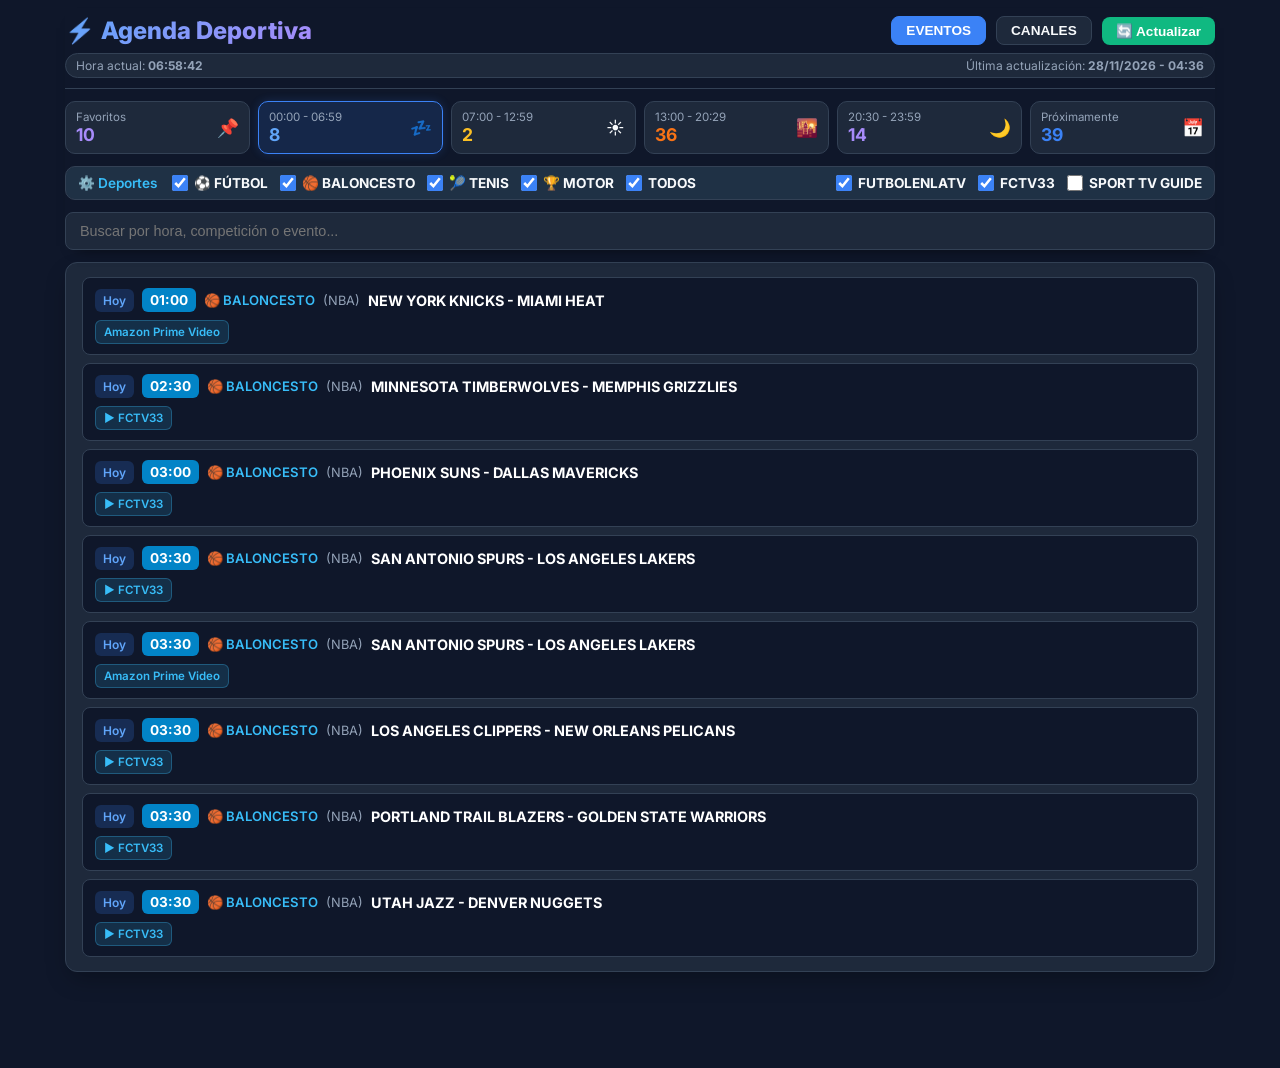
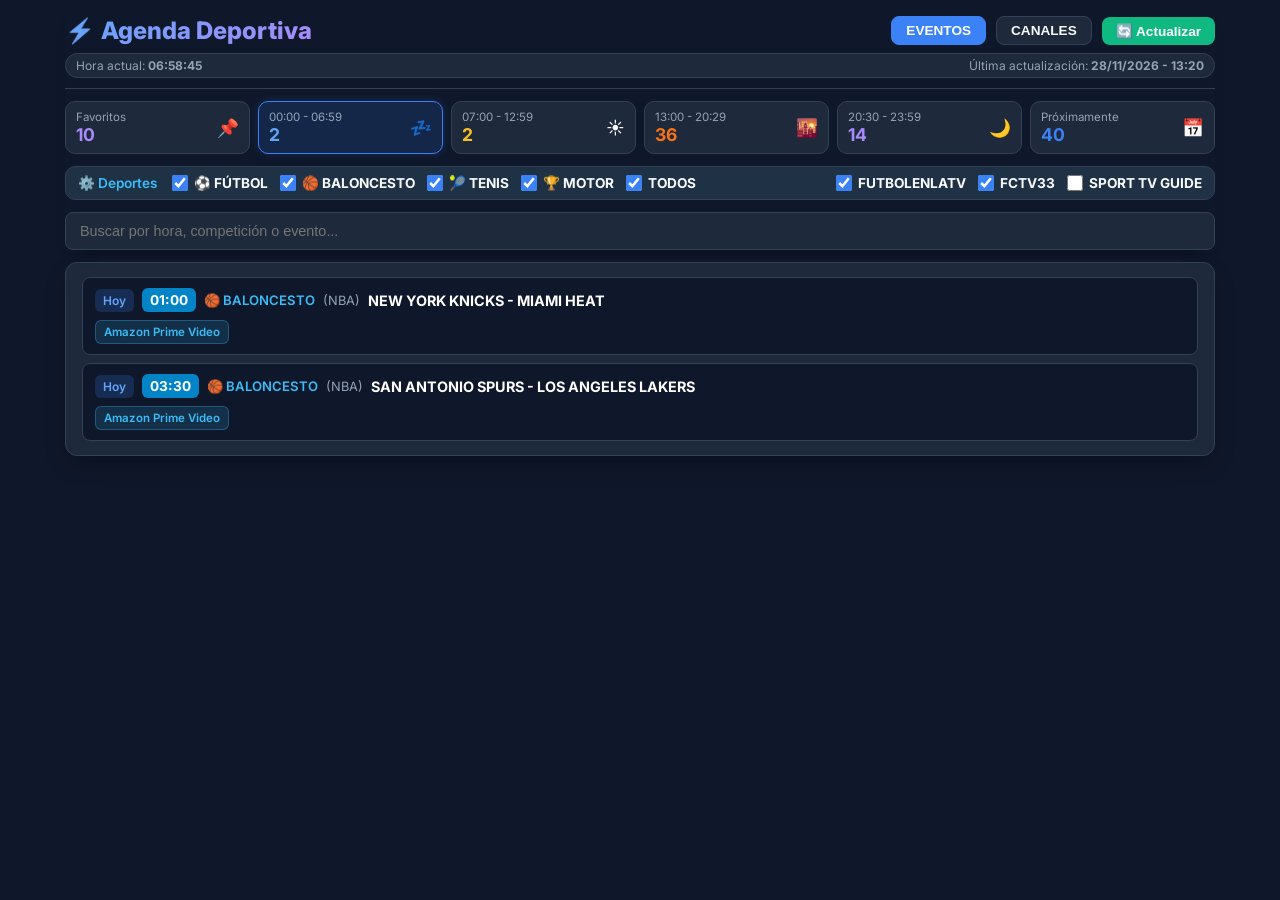
